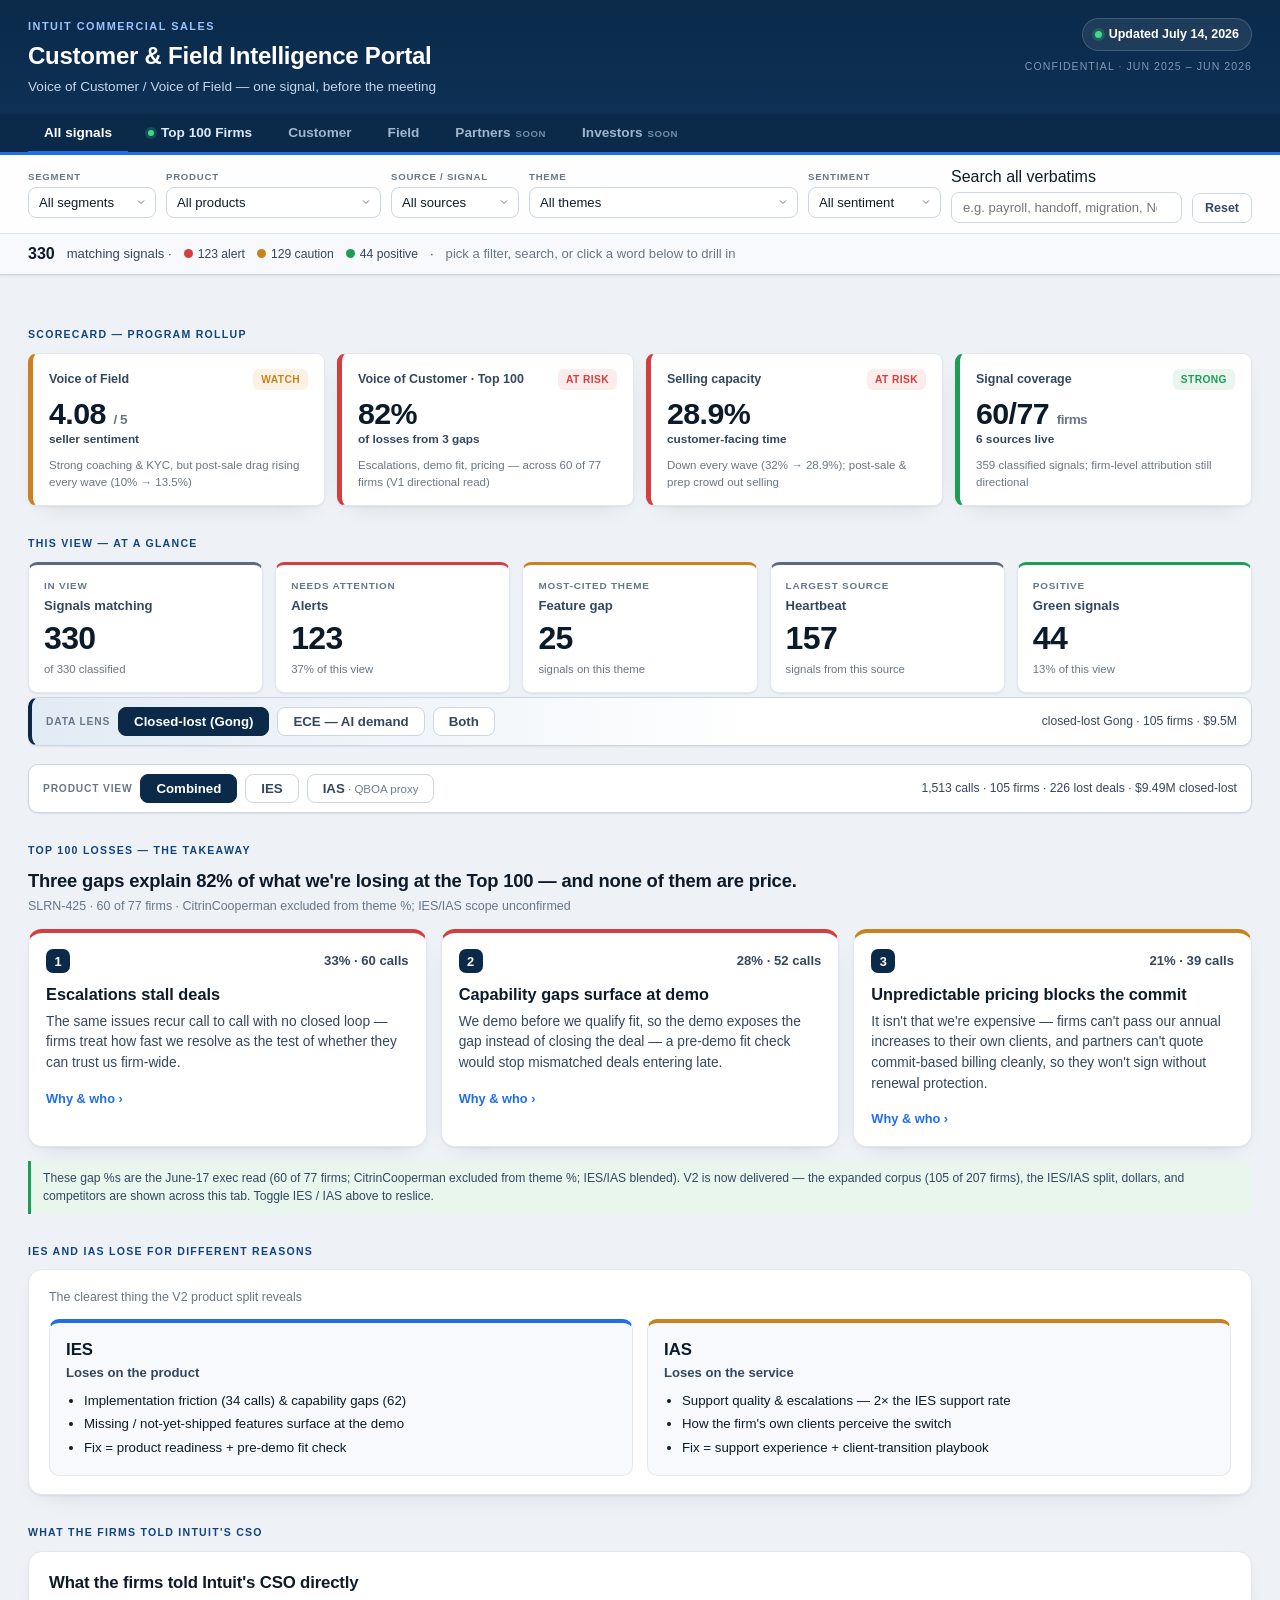
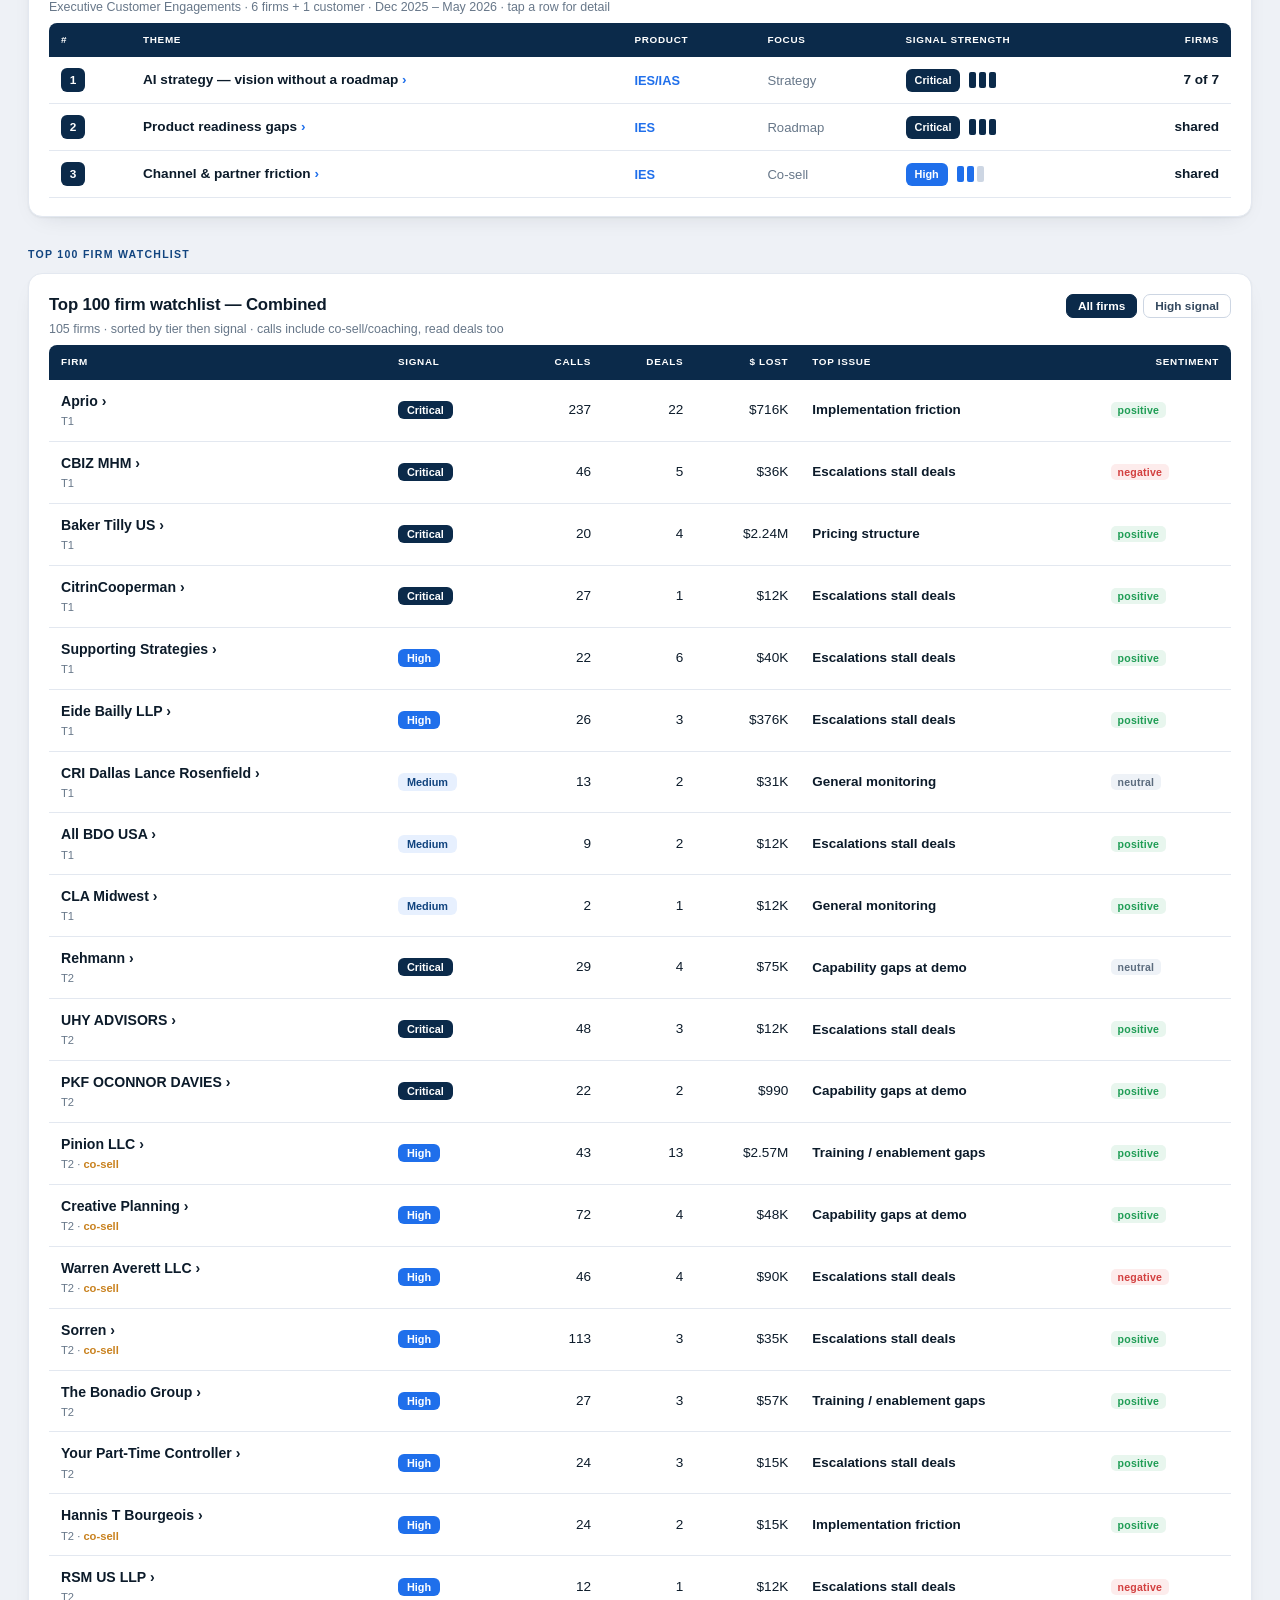
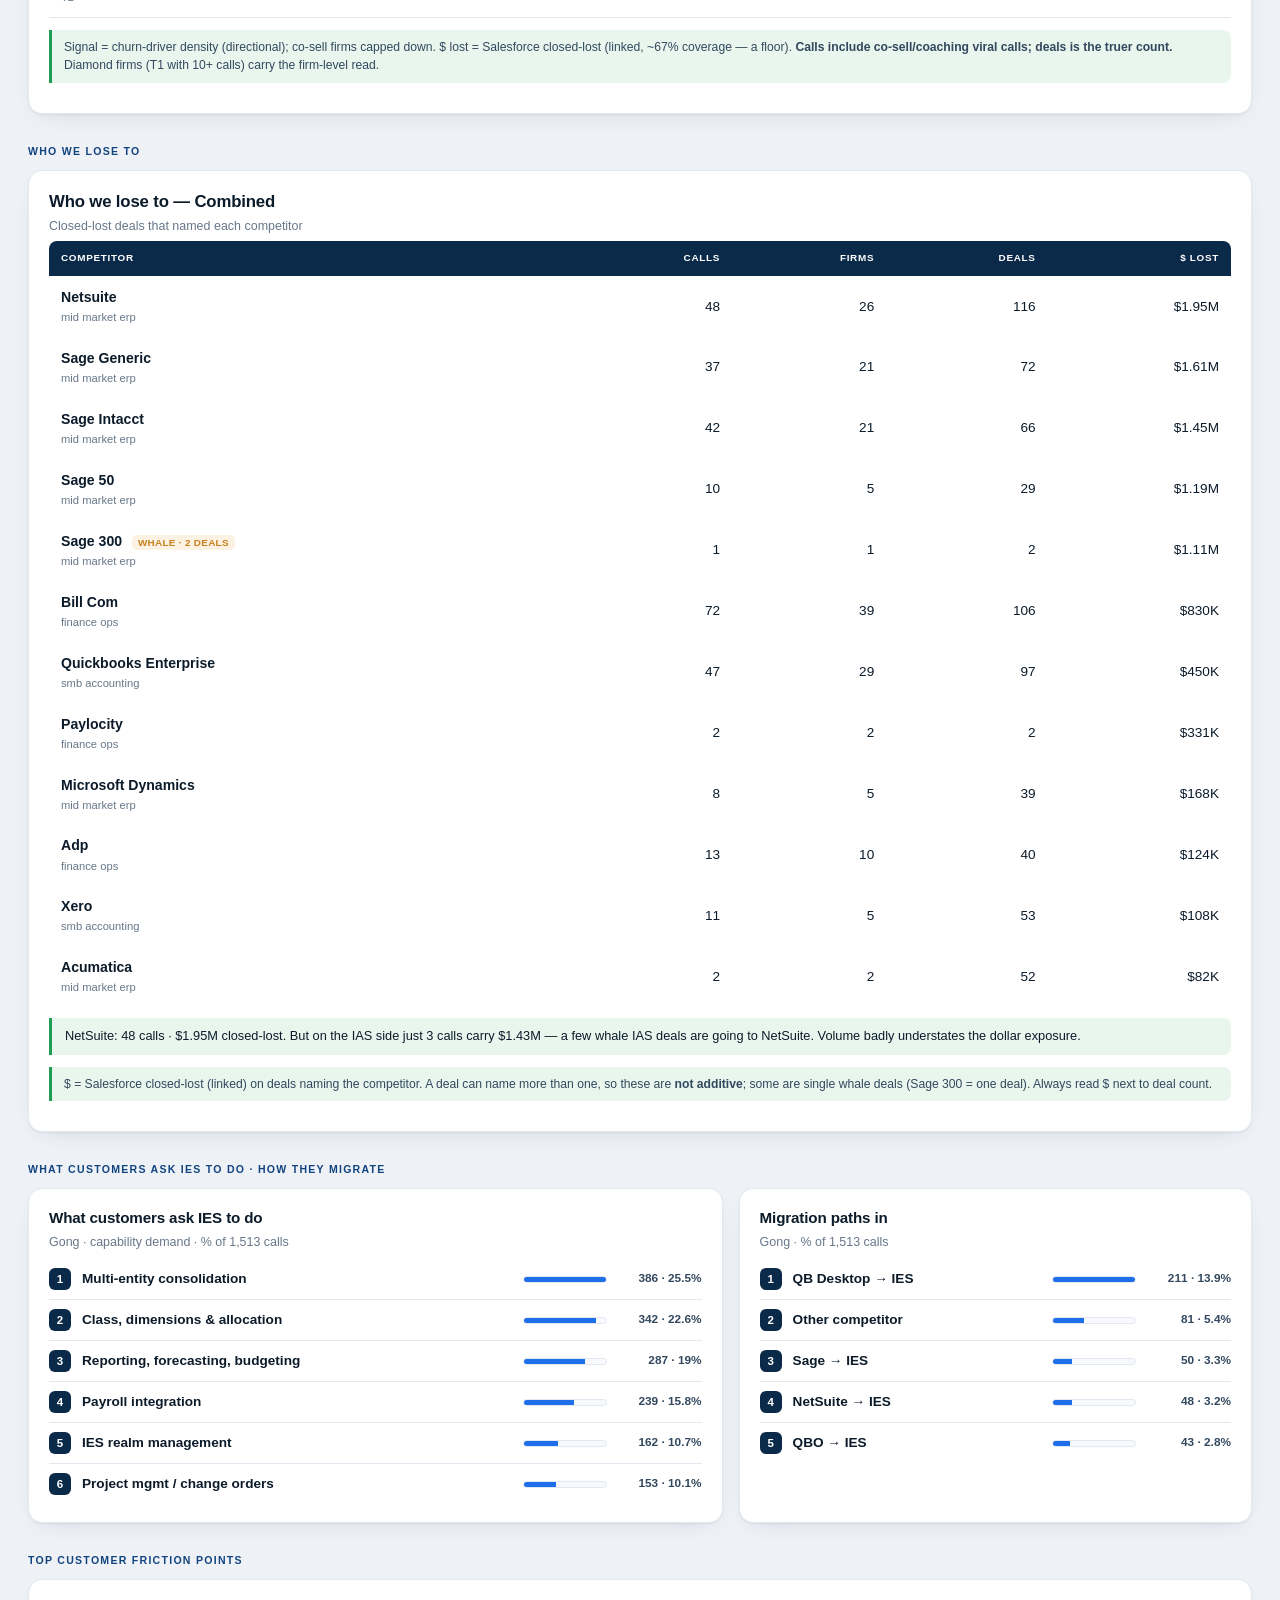
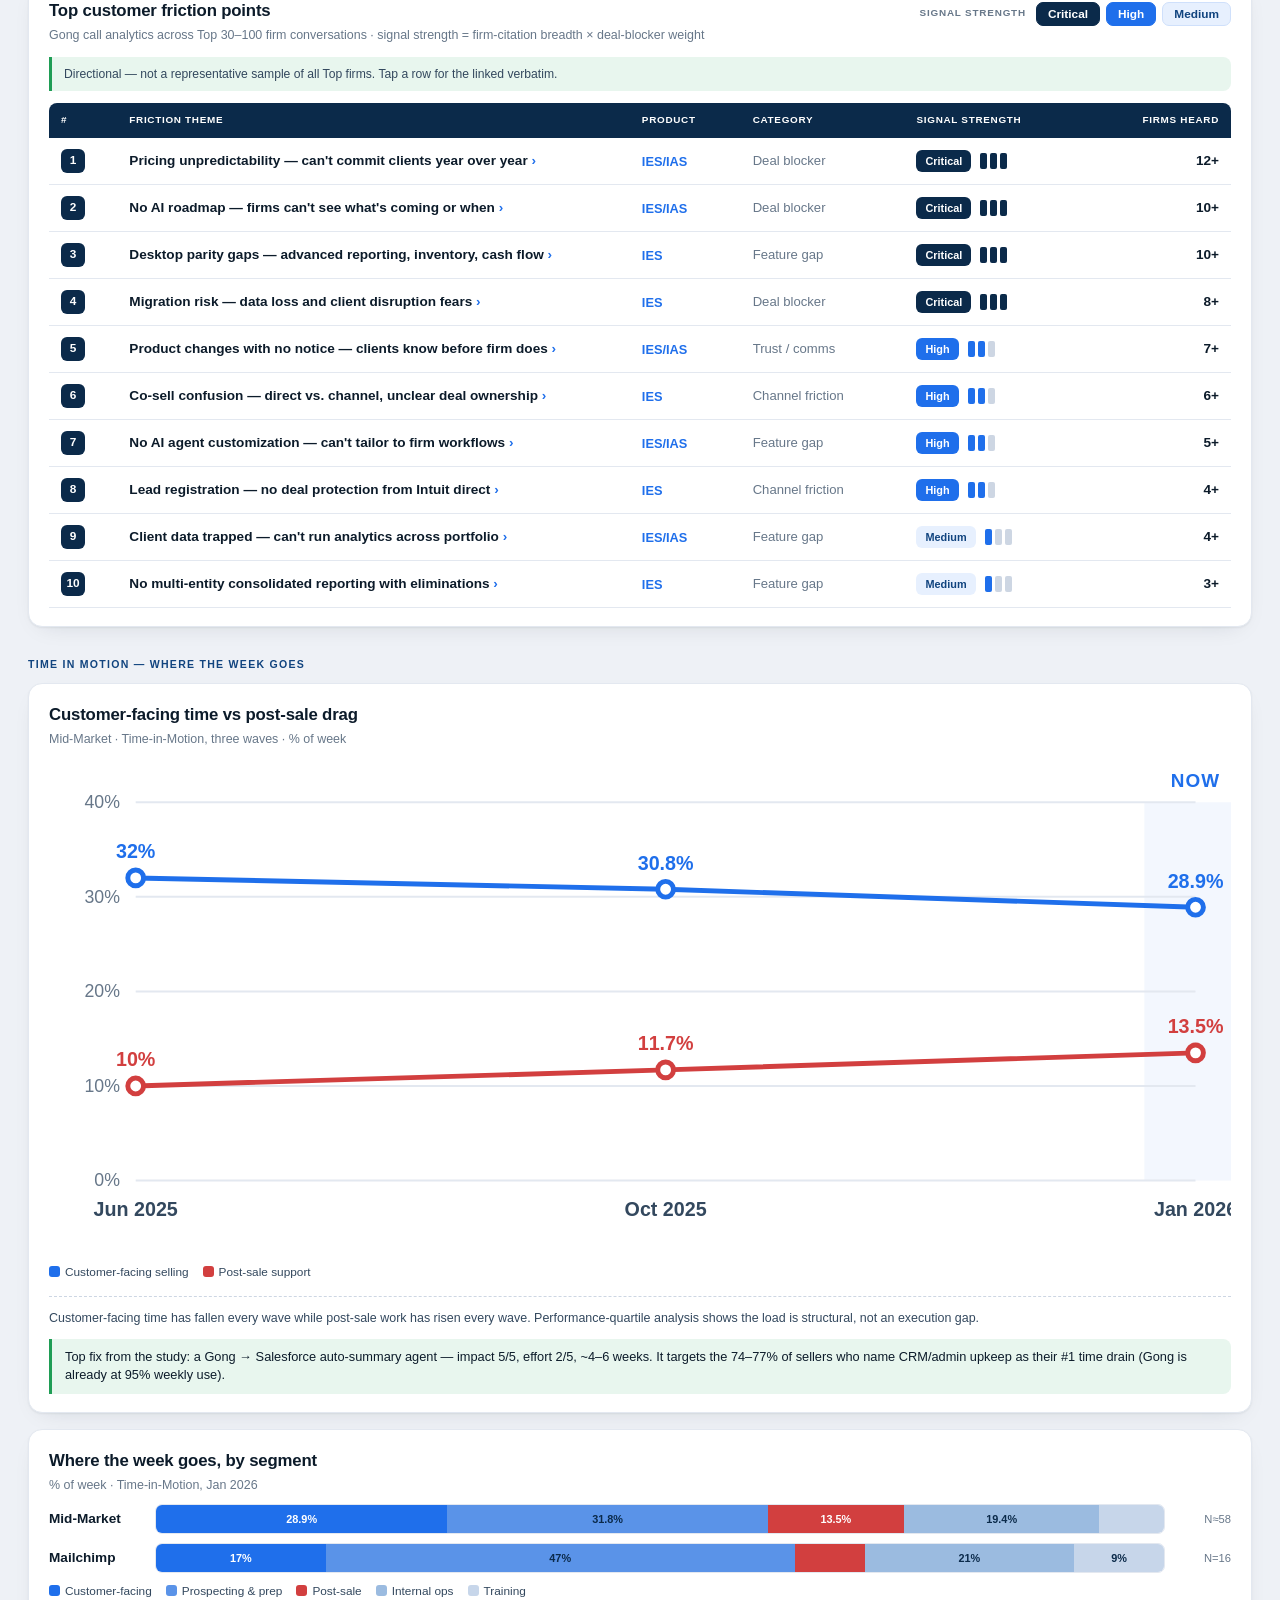
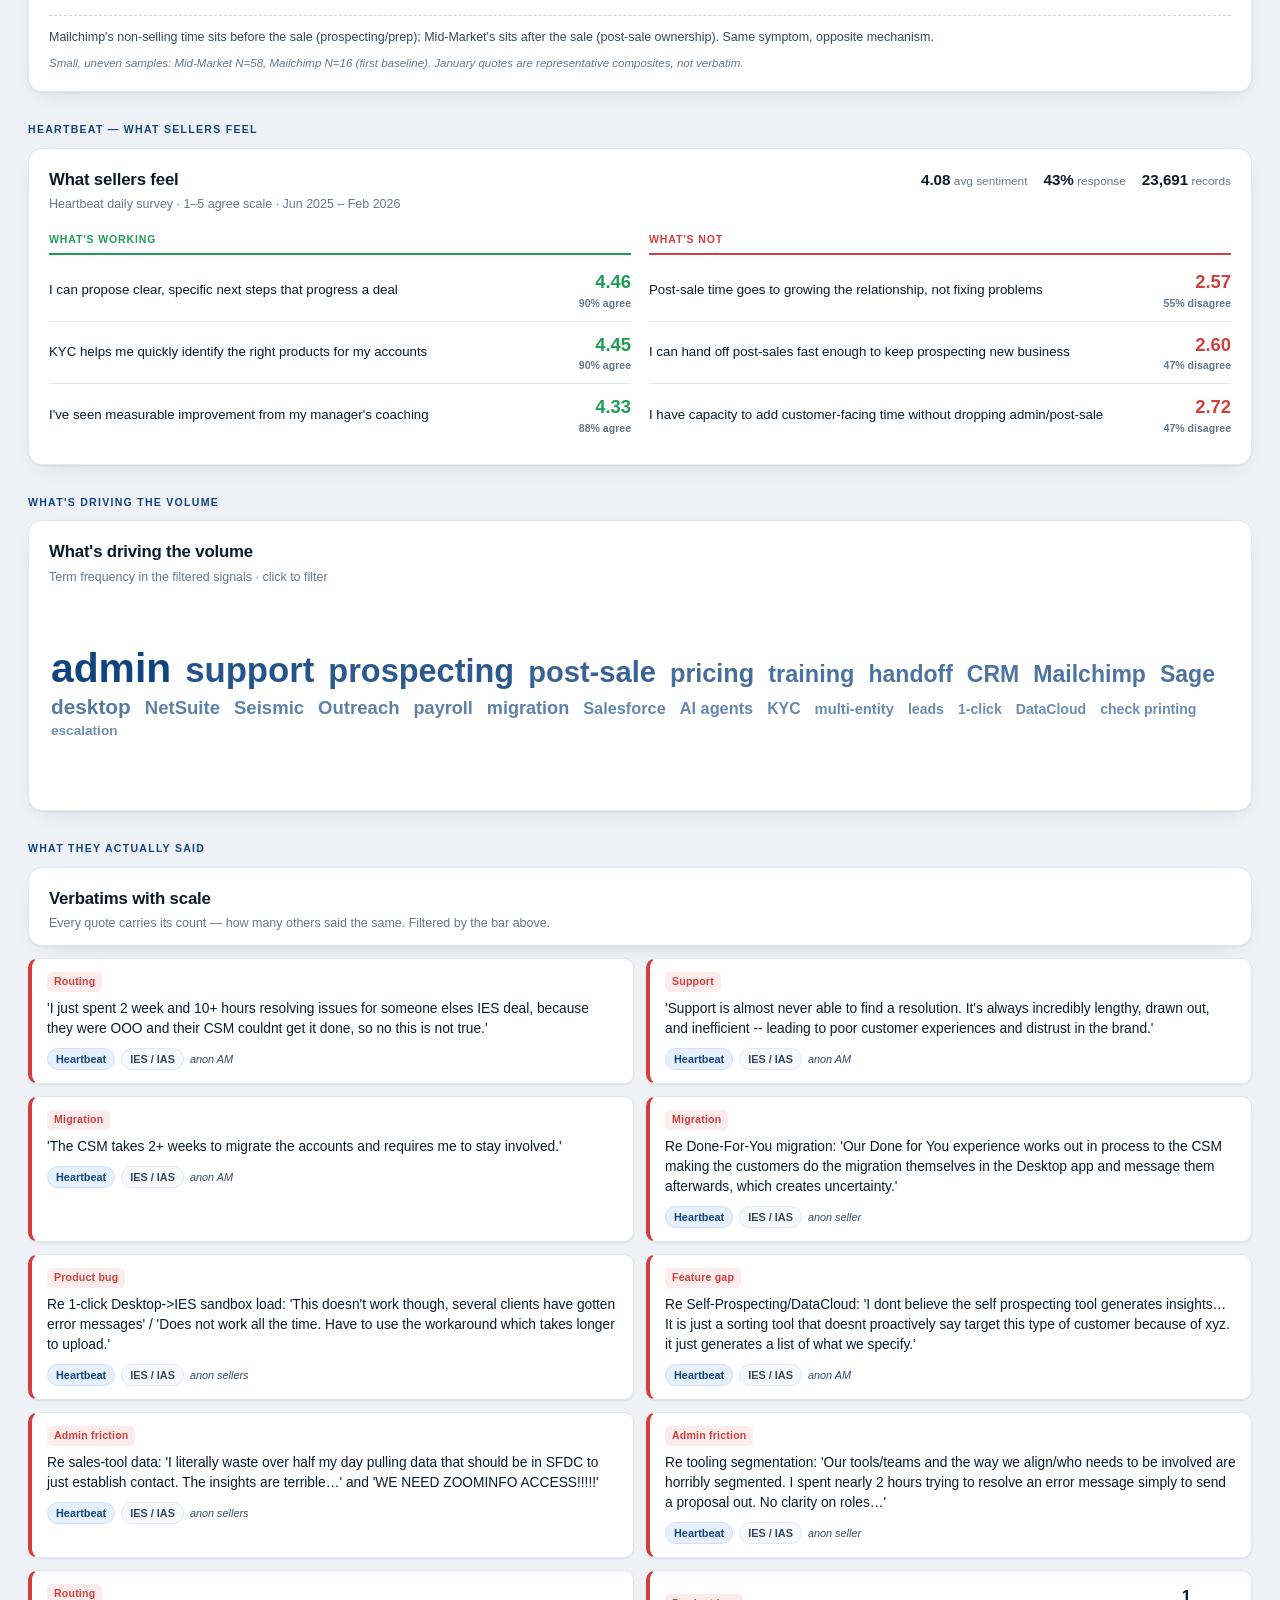
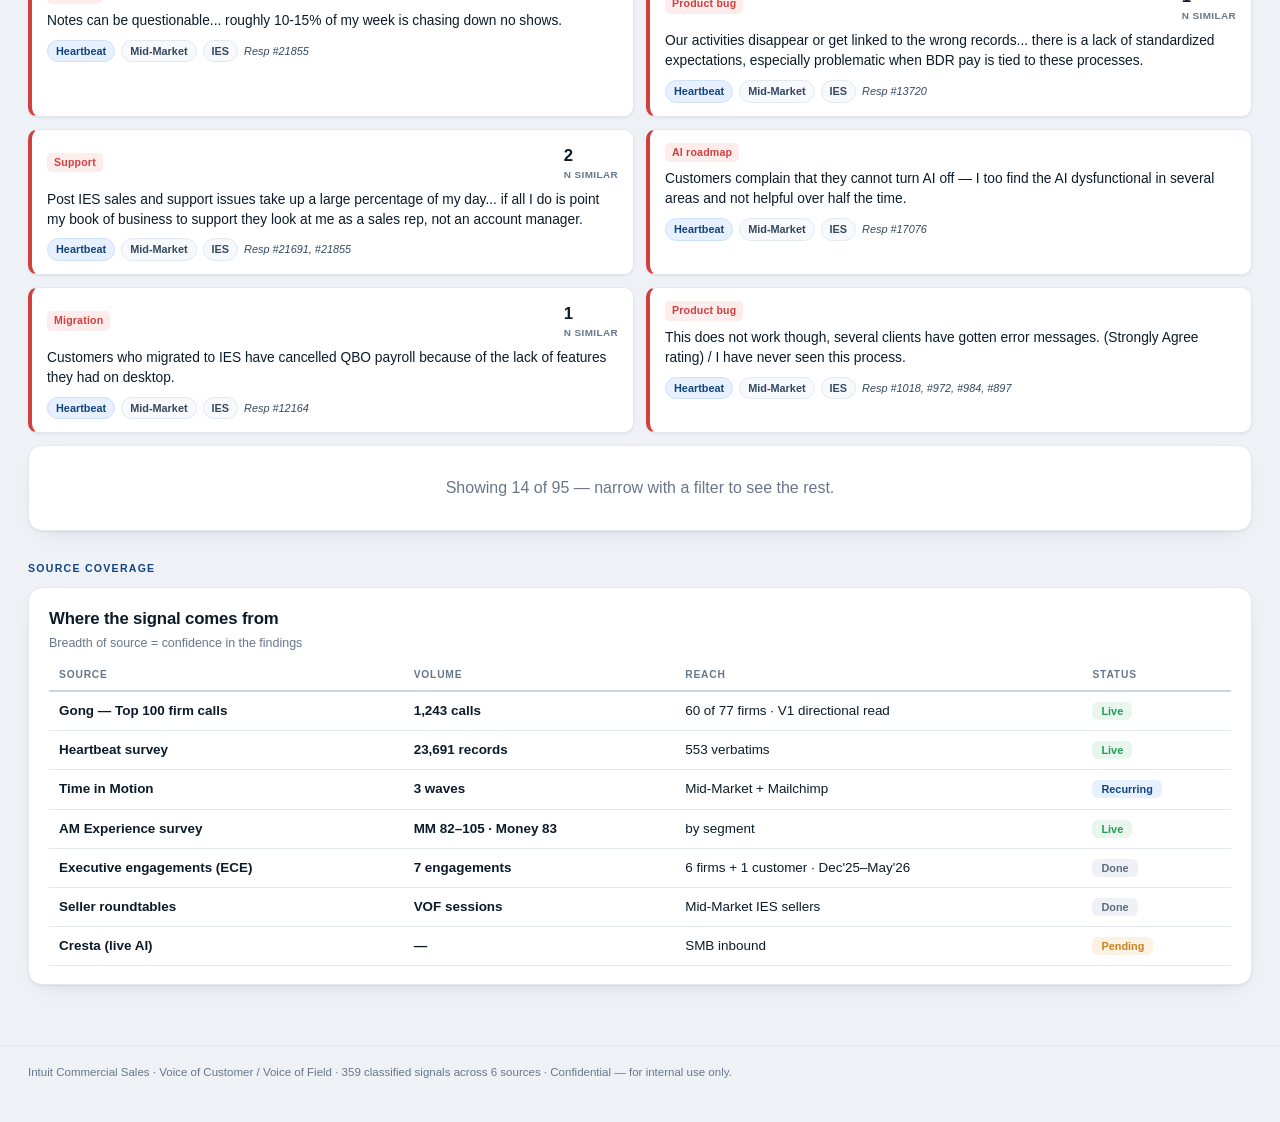
==== standalone.html @ 886eb17e "Add ECE Wave 2 (Agent Studio / AI demand) with a Data-lens toggle New 'Data lens' toggle on the Cust" ====
<!DOCTYPE html>
<html lang="en">
<head>
<meta charset="UTF-8">
<meta name="viewport" content="width=device-width, initial-scale=1.0">
<title>Customer &amp; Field Intelligence Portal — Intuit Commercial Sales</title>
<meta name="description" content="Voice of Customer and Voice of Field signal portal for Intuit Commercial Sales. Confidential.">
<style>
:root{
  --bg:#eef1f6; --surface:#ffffff; --surface-2:#f7f9fc;
  --ink:#0c1b2a; --ink-soft:#33485e; --muted:#677789;
  --line:#e3e8f0; --line-strong:#cdd6e3;
  --brand:#1f6feb; --brand-deep:#0b2a4a; --brand-ink:#11447f; --brand-tint:#e7f0fe;
  --red:#d23f3f; --red-bg:#fdecec; --amber:#c9821f; --amber-bg:#fbf2e3;
  --green:#1f9d55; --green-bg:#e8f6ee; --neutral:#5b6b7d; --neutral-bg:#eef2f7;
  --shadow:0 1px 2px rgba(12,27,42,.06),0 8px 24px -14px rgba(12,27,42,.18);
  --shadow-sm:0 1px 2px rgba(12,27,42,.08);
  --radius:14px; --radius-sm:9px; --maxw:1280px;
}
*{box-sizing:border-box;}
html{-webkit-text-size-adjust:100%;}
body{
  margin:0; background:var(--bg); color:var(--ink);
  font-family:-apple-system,BlinkMacSystemFont,"Segoe UI",Roboto,Helvetica,Arial,sans-serif;
  line-height:1.5; -webkit-font-smoothing:antialiased;
}
.num{font-variant-numeric:tabular-nums;}
a{color:var(--brand);}

/* ---------- Masthead ---------- */
.masthead{background:linear-gradient(180deg,#0b2a4a 0%,#0e3258 100%);color:#fff;border-bottom:3px solid var(--brand);}
.mast-inner{max-width:var(--maxw);margin:0 auto;padding:18px 28px 16px;display:flex;align-items:flex-start;justify-content:space-between;gap:24px;flex-wrap:wrap;}
.mast-l .eyebrow{font-size:.68rem;font-weight:700;letter-spacing:.14em;text-transform:uppercase;color:#9cc2ff;margin:0 0 4px;}
.mast-l h1{font-size:1.5rem;font-weight:800;margin:0;letter-spacing:-.01em;}
.mast-l .sub{font-size:.85rem;color:#c5d6ea;margin:3px 0 0;}
.mast-r{text-align:right;font-size:.78rem;color:#c5d6ea;}
.mast-r .updated{display:inline-flex;align-items:center;gap:7px;background:rgba(255,255,255,.08);border:1px solid rgba(255,255,255,.16);border-radius:999px;padding:6px 12px;font-weight:600;color:#fff;}
.mast-r .dot{width:7px;height:7px;border-radius:50%;background:#3ddc84;box-shadow:0 0 0 3px rgba(61,220,132,.2);}
.mast-r .conf{display:block;margin-top:8px;font-size:.66rem;letter-spacing:.1em;text-transform:uppercase;color:#7f97b3;}

/* ---------- Tabs ---------- */
.tabs{max-width:var(--maxw);margin:0 auto;padding:0 28px;display:flex;gap:4px;}
.tab{appearance:none;border:0;background:transparent;color:#9fb6cf;font-size:.85rem;font-weight:600;padding:11px 16px;cursor:pointer;border-bottom:2px solid transparent;margin-bottom:-1px;}
.tab[aria-selected="true"]{color:#fff;border-bottom-color:var(--brand);}
.tab .soon{font-size:.6rem;opacity:.7;margin-left:5px;text-transform:uppercase;letter-spacing:.06em;}
.tab.tab-feature{color:#dce9fb;}
.tab.tab-feature[aria-selected="true"]{color:#fff;}
.tab .hot{display:inline-block;width:6px;height:6px;border-radius:50%;background:#3ddc84;margin-right:7px;vertical-align:1px;box-shadow:0 0 0 3px rgba(61,220,132,.18);}
.tabwrap{background:var(--brand-deep);}

/* ---------- Filter bar ---------- */
.filterbar{position:sticky;top:0;z-index:40;background:rgba(255,255,255,.92);backdrop-filter:saturate(1.4) blur(8px);border-bottom:1px solid var(--line-strong);box-shadow:var(--shadow-sm);}
.filter-inner{max-width:var(--maxw);margin:0 auto;padding:10px 28px;display:flex;gap:10px;align-items:center;flex-wrap:wrap;}
.fl{display:flex;flex-direction:column;gap:3px;}
.fl label{font-size:.6rem;font-weight:700;letter-spacing:.08em;text-transform:uppercase;color:var(--muted);}
.fl select{appearance:none;border:1px solid var(--line-strong);background:var(--surface) url("data:image/svg+xml;utf8,<svg xmlns='http://www.w3.org/2000/svg' width='12' height='12' viewBox='0 0 24 24' fill='none' stroke='%23677789' stroke-width='2'><path d='M6 9l6 6 6-6'/></svg>") no-repeat right 8px center;padding:7px 26px 7px 10px;border-radius:8px;font-size:.82rem;color:var(--ink);font-weight:500;cursor:pointer;min-width:128px;}
.search{flex:1;min-width:180px;display:flex;flex-direction:column;gap:3px;}
.search input{border:1px solid var(--line-strong);border-radius:8px;padding:7px 11px;font-size:.82rem;width:100%;}
.btn-reset{align-self:flex-end;border:1px solid var(--line-strong);background:var(--surface);border-radius:8px;padding:7px 12px;font-size:.78rem;font-weight:600;color:var(--ink-soft);cursor:pointer;}
.btn-reset:hover{background:var(--surface-2);}
.result-count{display:none;}
.filtersummary{border-top:1px solid var(--line);background:var(--surface-2);}
.filtersummary:empty{display:none;}
.filtersummary .inner{max-width:var(--maxw);margin:0 auto;padding:8px 28px;display:flex;align-items:center;gap:14px;flex-wrap:wrap;}
.filtersummary .chips{display:flex;gap:6px;flex-wrap:wrap;}
.fchip{appearance:none;border:1px solid var(--brand);background:var(--brand-tint);color:var(--brand-ink);border-radius:999px;padding:3px 9px;font-size:.74rem;font-weight:600;cursor:pointer;display:inline-flex;align-items:center;gap:5px;}
.fchip span{font-weight:800;opacity:.7;}
.fchip:hover{background:#d7e6fd;}
.fchip.clear{border-color:var(--line-strong);background:var(--surface);color:var(--ink-soft);}
.sumcount{font-size:.82rem;color:var(--ink-soft);display:flex;align-items:center;gap:12px;flex-wrap:wrap;}
.sumcount b{font-size:1rem;color:var(--ink);}
.sumcount .sb{display:inline-flex;align-items:center;gap:5px;font-size:.76rem;}
.sumcount .hint{color:var(--muted);}
.dot-red,.dot-amber,.dot-green{display:inline-block;width:9px;height:9px;border-radius:50%;}
.dot-red{background:var(--red);}.dot-amber{background:var(--amber);}.dot-green{background:var(--green);}

/* ---------- Layout ---------- */
main{max-width:var(--maxw);margin:0 auto;padding:22px 28px 60px;}
.section-tag{font-size:.66rem;font-weight:700;letter-spacing:.12em;text-transform:uppercase;color:var(--brand-ink);margin:30px 0 10px;display:flex;align-items:center;gap:8px;}
.section-tag .pp{background:var(--brand);color:#fff;border-radius:5px;font-size:.6rem;padding:2px 5px;letter-spacing:.04em;}
.card{background:var(--surface);border:1px solid var(--line);border-radius:var(--radius);box-shadow:var(--shadow);padding:18px 20px;}
.grid-2{display:grid;grid-template-columns:1.15fr .85fr;gap:16px;}
.grid-3{display:grid;grid-template-columns:repeat(3,1fr);gap:16px;}
@media(max-width:900px){.grid-2,.grid-3{grid-template-columns:1fr;}}
h2.h{font-size:1.05rem;font-weight:700;margin:0;letter-spacing:-.01em;}
.h-sub{font-size:.78rem;color:var(--muted);margin:3px 0 0;}
.card-note{font-size:.78rem;color:var(--ink-soft);margin:14px 0 0;padding-top:12px;border-top:1px dashed var(--line-strong);line-height:1.5;}
.topfix{font-size:.8rem;color:var(--ink);background:var(--green-bg);border-left:3px solid var(--green);border-radius:0 8px 8px 0;padding:9px 13px;margin:11px 0 0;line-height:1.45;}
.caveat{font-size:.72rem;color:var(--muted);font-style:italic;margin:9px 0 0;}

/* ---------- Scorecard (program rollup) ---------- */
.scorecard{display:grid;grid-template-columns:repeat(4,1fr);gap:12px;}
@media(max-width:1080px){.scorecard{grid-template-columns:repeat(2,1fr);}}
.sctile{background:var(--surface);border:1px solid var(--line);border-left:5px solid var(--neutral);border-radius:var(--radius-sm);box-shadow:var(--shadow);padding:15px 16px;}
.sctile.red{border-left-color:var(--red);}.sctile.amber{border-left-color:var(--amber);}.sctile.green{border-left-color:var(--green);}
.sctop{display:flex;align-items:center;justify-content:space-between;gap:8px;margin-bottom:8px;}
.scdomain{font-size:.78rem;font-weight:700;color:var(--ink-soft);}
.scstatus{font-size:.64rem;font-weight:800;letter-spacing:.04em;text-transform:uppercase;border-radius:6px;padding:3px 8px;white-space:nowrap;}
.scstatus.red{background:var(--red-bg);color:var(--red);}.scstatus.amber{background:var(--amber-bg);color:var(--amber);}.scstatus.green{background:var(--green-bg);color:var(--green);}
.scmetric{font-size:1.9rem;font-weight:800;letter-spacing:-.02em;line-height:1;color:var(--ink);}
.scmetric small{font-size:.85rem;font-weight:600;color:var(--muted);}
.sclabel{font-size:.74rem;color:var(--ink-soft);font-weight:600;margin-top:3px;}
.scsub{font-size:.72rem;color:var(--muted);margin-top:8px;line-height:1.45;}

/* ---------- KPI strip ---------- */
.kpis{display:grid;grid-template-columns:repeat(5,1fr);gap:12px;}
@media(max-width:1080px){.kpis{grid-template-columns:repeat(2,1fr);}}
.kpi{background:var(--surface);border:1px solid var(--line);border-top:3px solid var(--brand);border-radius:var(--radius-sm);box-shadow:var(--shadow-sm);padding:14px 15px;}
.kpi.red{border-top-color:var(--red);} .kpi.amber{border-top-color:var(--amber);} .kpi.green{border-top-color:var(--green);} .kpi.neutral{border-top-color:var(--neutral);}
.kpi .seg{font-size:.62rem;font-weight:700;letter-spacing:.08em;text-transform:uppercase;color:var(--muted);}
.kpi .lab{font-size:.82rem;color:var(--ink-soft);margin:2px 0 6px;font-weight:600;}
.kpi .v{font-size:2rem;font-weight:800;letter-spacing:-.02em;line-height:1;}
.kpi .delta{display:inline-block;margin-top:7px;font-size:.72rem;font-weight:700;padding:2px 7px;border-radius:6px;}
.kpi .delta.bad{background:var(--red-bg);color:var(--red);}
.kpi .delta.good{background:var(--green-bg);color:var(--green);}
.kpi .delta.flat{background:var(--neutral-bg);color:var(--neutral);}
.kpi .sub{font-size:.71rem;color:var(--muted);margin-top:8px;line-height:1.4;}

/* ---------- Charts ---------- */
.chart-head{display:flex;justify-content:space-between;align-items:baseline;gap:10px;margin-bottom:6px;}
.legend{display:flex;gap:14px;flex-wrap:wrap;margin-top:10px;font-size:.74rem;color:var(--ink-soft);}
.legend i{display:inline-block;width:11px;height:11px;border-radius:3px;margin-right:5px;vertical-align:-1px;}
.swatch-brand{background:var(--brand);}.swatch-red{background:var(--red);}.swatch-amber{background:var(--amber);}.swatch-green{background:var(--green);}.swatch-neutral{background:var(--neutral);}
.now-flag{font-size:.6rem;font-weight:800;letter-spacing:.06em;color:var(--brand);}

/* stacked mix */
.mixrow{display:grid;grid-template-columns:96px 1fr 56px;align-items:center;gap:10px;margin:9px 0;}
.mixrow .seglab{font-weight:700;font-size:.85rem;}
.mixrow .n{font-size:.7rem;color:var(--muted);text-align:right;}
.mixbar{display:flex;height:30px;border-radius:7px;overflow:hidden;border:1px solid var(--line);}
.mixbar span{display:flex;align-items:center;justify-content:center;font-size:.68rem;font-weight:700;color:#fff;min-width:0;}

/* word cloud */
.cloud{display:flex;flex-wrap:wrap;gap:6px 14px;align-items:baseline;align-content:center;min-height:200px;padding:6px 2px;}
.cloud button{appearance:none;border:0;background:transparent;cursor:pointer;font-weight:700;line-height:1.05;padding:0;color:var(--brand-ink);}
.cloud button:hover{color:var(--brand);text-decoration:underline;}

/* trending */
.trank{display:flex;align-items:center;gap:11px;padding:9px 0;border-top:1px solid var(--line);}
.trank:first-of-type{border-top:0;}
.trank .rk{width:22px;height:22px;border-radius:6px;background:var(--brand-deep);color:#fff;font-size:.72rem;font-weight:800;display:flex;align-items:center;justify-content:center;flex-shrink:0;}
.trank .tt{flex:1;font-size:.85rem;font-weight:600;min-width:0;}
.trank .meter{width:84px;height:7px;border-radius:4px;background:var(--surface-2);overflow:hidden;border:1px solid var(--line);}
.trank .meter i{display:block;height:100%;}
.trank .vv{width:84px;text-align:right;font-size:.74rem;font-weight:700;color:var(--ink-soft);}
.fill-brand{background:var(--brand);}.fill-red{background:var(--red);}.fill-amber{background:var(--amber);}

/* ---------- Verbatim / signal cards ---------- */
.vmeta{display:flex;justify-content:space-between;align-items:center;flex-wrap:wrap;gap:8px;margin-bottom:6px;}
.vgrid{display:grid;grid-template-columns:repeat(2,1fr);gap:12px;}
@media(max-width:760px){.vgrid{grid-template-columns:1fr;}}
.vcard{background:var(--surface);border:1px solid var(--line);border-left:4px solid var(--neutral);border-radius:10px;padding:13px 15px;box-shadow:var(--shadow-sm);}
.vcard.red{border-left-color:var(--red);}.vcard.amber{border-left-color:var(--amber);}.vcard.green{border-left-color:var(--green);}.vcard.neutral{border-left-color:var(--neutral);}
.vcard .vtop{display:flex;justify-content:space-between;align-items:center;gap:8px;margin-bottom:7px;}
.tag{font-size:.66rem;font-weight:700;border-radius:5px;padding:2px 7px;letter-spacing:.02em;}
.tag.red{background:var(--red-bg);color:var(--red);}.tag.amber{background:var(--amber-bg);color:var(--amber);}.tag.green{background:var(--green-bg);color:var(--green);}.tag.neutral{background:var(--neutral-bg);color:var(--neutral);}
.vcard .vcount{font-size:1.05rem;font-weight:800;color:var(--ink);white-space:nowrap;}
.vcard .vcount small{font-size:.62rem;font-weight:600;color:var(--muted);display:block;text-align:right;letter-spacing:.04em;text-transform:uppercase;}
.vcard blockquote{margin:0;font-size:.86rem;color:var(--ink);line-height:1.45;}
.vcard .vfoot{margin-top:9px;display:flex;gap:6px;flex-wrap:wrap;align-items:center;font-size:.68rem;color:var(--muted);}
.chip{background:var(--surface-2);border:1px solid var(--line);border-radius:999px;padding:2px 8px;font-weight:600;color:var(--ink-soft);}
.chip.src{background:var(--brand-tint);border-color:#cfe0fb;color:var(--brand-ink);}
.who{font-style:italic;color:var(--ink-soft);}
.commentary{opacity:.62;}
.empty{text-align:center;padding:46px 20px;color:var(--muted);}
.empty h3{color:var(--ink-soft);margin:0 0 6px;}

/* heartbeat panel */
.hbstat{display:flex;gap:16px;flex-wrap:wrap;font-size:.74rem;color:var(--muted);}
.hbstat b{color:var(--ink);font-size:.95rem;font-variant-numeric:tabular-nums;}
.hbgrid{display:grid;grid-template-columns:1fr 1fr;gap:18px;margin-top:14px;}
@media(max-width:760px){.hbgrid{grid-template-columns:1fr;}}
.hbcap{font-size:.66rem;font-weight:800;letter-spacing:.08em;text-transform:uppercase;padding:5px 0;margin-bottom:4px;border-bottom:2px solid var(--line);}
.hbcap.good{color:var(--green);border-bottom-color:var(--green);}
.hbcap.bad{color:var(--red);border-bottom-color:var(--red);}
.hbrow{display:flex;align-items:center;gap:12px;padding:9px 0;border-bottom:1px solid var(--line);}
.hbrow:last-child{border-bottom:0;}
.hbq{flex:1;font-size:.83rem;color:var(--ink);line-height:1.35;}
.hbsc{text-align:right;white-space:nowrap;}
.hbsc b{font-size:1.15rem;font-variant-numeric:tabular-nums;}
.hbsc.good b{color:var(--green);}.hbsc.bad b{color:var(--red);}
.hbsc small{display:block;font-size:.66rem;color:var(--muted);font-weight:600;}

/* Top 100 product-cut toggle */
.cutbar{display:flex;align-items:center;gap:8px;flex-wrap:wrap;background:var(--surface);border:1px solid var(--line-strong);border-radius:10px;padding:9px 14px;margin:4px 0 18px;box-shadow:var(--shadow-sm);}
.cutlab{font-size:.64rem;font-weight:700;letter-spacing:.08em;text-transform:uppercase;color:var(--muted);}
.cuttog{appearance:none;border:1px solid var(--line-strong);background:var(--surface);border-radius:8px;padding:6px 15px;font-size:.83rem;font-weight:700;cursor:pointer;color:var(--ink-soft);}
.cuttog.on{background:var(--brand-deep);border-color:var(--brand-deep);color:#fff;}
.cuttog .cutsub{font-weight:500;opacity:.7;font-size:.72rem;}
.cutmeta{margin-left:auto;font-size:.76rem;color:var(--ink-soft);font-variant-numeric:tabular-nums;}
@media(max-width:760px){.cutmeta{margin-left:0;width:100%;}}
/* data lens (source: closed-lost vs ECE AI-demand) */
.datalens{border-left:4px solid var(--brand-deep);background:linear-gradient(90deg,rgba(0,119,197,.05),var(--surface) 60%);}
.lenstog{appearance:none;border:1px solid var(--line-strong);background:var(--surface);border-radius:8px;padding:6px 15px;font-size:.83rem;font-weight:700;cursor:pointer;color:var(--ink-soft);}
.lenstog.on{background:var(--brand-deep);border-color:var(--brand-deep);color:#fff;}
.ecehead{display:flex;align-items:center;gap:20px;}
.ecebig{font-size:2.6rem;font-weight:800;line-height:1;color:var(--brand-deep);letter-spacing:-.02em;flex:none;}
.ecebig span{font-size:.9rem;font-weight:700;color:var(--muted);margin-left:2px;}
.ecehead-t .h{margin:0;}
.newtag{display:inline-block;font-size:.6rem;font-weight:800;letter-spacing:.06em;background:#b8620a;color:#fff;border-radius:4px;padding:1px 5px;vertical-align:middle;margin-left:4px;}
@media(max-width:620px){.ecehead{flex-direction:column;align-items:flex-start;gap:10px;}}
/* IES vs IAS comparison */
.ivgrid{display:grid;grid-template-columns:1fr 1fr;gap:14px;}
@media(max-width:760px){.ivgrid{grid-template-columns:1fr;}}
.ivcol{border:1px solid var(--line);border-top:4px solid var(--neutral);border-radius:10px;padding:14px 16px;background:var(--surface-2);}
.ivcol.brand{border-top-color:var(--brand);}.ivcol.amber{border-top-color:var(--amber);}
.ivside{font-size:1.05rem;font-weight:800;color:var(--ink);}
.ivlabel{font-size:.82rem;font-weight:700;color:var(--ink-soft);margin:1px 0 8px;}
.ivcol ul{margin:0;padding-left:18px;}
.ivcol li{font-size:.83rem;color:var(--ink);line-height:1.45;margin:4px 0;}
/* watchlist v2 extras */
.cosellflag{color:var(--amber);font-weight:700;}
.whale{font-size:.62rem;font-weight:800;letter-spacing:.03em;text-transform:uppercase;background:var(--amber-bg);color:var(--amber);border-radius:5px;padding:2px 6px;margin-left:6px;white-space:nowrap;}
.ftable td.num,.ftable th.num{text-align:right;font-variant-numeric:tabular-nums;white-space:nowrap;}

/* Top 100 gaps — hero takeaway cards */
.gapshead{font-size:1.15rem;font-weight:800;color:var(--ink);margin:0;letter-spacing:-.01em;line-height:1.3;}
.gapssub{font-size:.78rem;color:var(--muted);margin:4px 0 14px;}
.gapgrid{display:grid;grid-template-columns:repeat(3,1fr);gap:14px;}
@media(max-width:900px){.gapgrid{grid-template-columns:1fr;}}
.gapcard{background:var(--surface);border:1px solid var(--line);border-top:4px solid var(--neutral);border-radius:var(--radius);box-shadow:var(--shadow);padding:16px 17px;}
.gapcard.critical{border-top-color:var(--red);}.gapcard.high{border-top-color:var(--amber);}.gapcard.medium{border-top-color:var(--brand);}
.gaptop{display:flex;justify-content:space-between;align-items:center;}
.gapnum{width:24px;height:24px;border-radius:7px;background:var(--brand-deep);color:#fff;font-weight:800;font-size:.8rem;display:flex;align-items:center;justify-content:center;}
.gapstat{font-size:.82rem;font-weight:800;color:var(--ink-soft);}
.gaptitle{font-size:1.02rem;font-weight:800;margin:11px 0 7px;line-height:1.25;color:var(--ink);}
.gapsowhat{font-size:.86rem;color:var(--ink-soft);line-height:1.5;margin:0 0 12px;}
.gapmore{appearance:none;border:0;background:transparent;color:var(--brand);font-weight:700;font-size:.8rem;cursor:pointer;padding:0;}
.gapmore:hover{text-decoration:underline;}
.gapdetail{display:none;margin-top:11px;padding-top:11px;border-top:1px dashed var(--line-strong);}
.gapdetail.show{display:block;}
.gapdetail blockquote{margin:8px 0 4px;font-size:.85rem;font-style:italic;color:var(--ink);}

/* friction table */
.sigtoggles{display:flex;align-items:center;gap:6px;flex-wrap:wrap;}
.sigtoglab{font-size:.62rem;font-weight:700;letter-spacing:.08em;text-transform:uppercase;color:var(--muted);margin-right:4px;}
.sigtoggle{appearance:none;border:1px solid var(--line-strong);background:var(--surface);border-radius:7px;padding:4px 11px;font-size:.74rem;font-weight:700;cursor:pointer;color:var(--ink-soft);opacity:.5;}
.sigtoggle.on{opacity:1;}
.sigtoggle.critical.on{background:var(--brand-deep);border-color:var(--brand-deep);color:#fff;}
.sigtoggle.high.on{background:var(--brand);border-color:var(--brand);color:#fff;}
.sigtoggle.medium.on{background:var(--brand-tint);border-color:#cfe0fb;color:var(--brand-ink);}
.fnote{font-size:.76rem;color:var(--ink-soft);background:var(--green-bg);border-left:3px solid var(--green);border-radius:0 8px 8px 0;padding:8px 12px;margin:12px 0;}
.tablewrap{overflow-x:auto;}
.ftable{width:100%;border-collapse:collapse;font-size:.85rem;}
.ftable thead th{background:var(--brand-deep);color:#fff;text-align:left;font-size:.62rem;text-transform:uppercase;letter-spacing:.07em;padding:10px 12px;font-weight:700;}
.ftable thead th:first-child{border-radius:8px 0 0 0;}.ftable thead th:last-child{border-radius:0 8px 0 0;text-align:right;}
.frow{border-bottom:1px solid var(--line);cursor:pointer;}
.frow:hover{background:var(--surface-2);}
.frow.open{background:var(--brand-tint);}
.ftable td{padding:11px 12px;vertical-align:middle;}
.frk{display:inline-flex;width:24px;height:24px;border-radius:6px;background:var(--brand-deep);color:#fff;font-size:.74rem;font-weight:800;align-items:center;justify-content:center;}
.ftheme{font-weight:600;color:var(--ink);max-width:360px;}
.ftheme .chev{color:var(--brand);font-weight:800;}
.fprod{color:var(--brand);font-weight:700;font-size:.8rem;}
.fcat{color:var(--muted);font-size:.82rem;}
.ffirms{font-weight:800;text-align:right;}
.sigwrap{display:inline-flex;align-items:center;gap:9px;}
.sigbadge{font-size:.68rem;font-weight:700;border-radius:6px;padding:3px 9px;}
.sigbadge.critical{background:var(--brand-deep);color:#fff;}
.sigbadge.high{background:var(--brand);color:#fff;}
.sigbadge.medium{background:var(--brand-tint);color:var(--brand-ink);}
.sigbadge.watch{background:var(--neutral-bg);color:var(--neutral);}
/* firm watchlist */
.fwtoggles{display:flex;gap:6px;}
.fwtog{appearance:none;border:1px solid var(--line-strong);background:var(--surface);border-radius:7px;padding:4px 11px;font-size:.74rem;font-weight:700;cursor:pointer;color:var(--ink-soft);}
.fwtog.on{background:var(--brand-deep);border-color:var(--brand-deep);color:#fff;}
.fwsent{display:flex;height:10px;border-radius:6px;overflow:hidden;border:1px solid var(--line);margin:12px 0 5px;}
.fwseg{display:block;height:100%;}
.fwsl{font-size:.72rem;color:var(--muted);}
.fwcov{font-size:.74rem;color:var(--ink-soft);background:var(--surface-2);border-radius:7px;padding:6px 11px;margin:10px 0;}
.fwfirm{font-weight:700;font-size:.88rem;color:var(--ink);}
.fwsub{font-size:.7rem;color:var(--muted);margin-top:1px;}
.fwissue{font-weight:600;color:var(--ink);font-size:.84rem;}
.fwbd{font-size:.84rem;color:var(--ink);margin:4px 0 12px;line-height:1.45;}
.fmeter{display:inline-flex;gap:3px;}
.fmeter i{width:7px;height:16px;border-radius:2px;background:var(--line-strong);}
.fmeter.critical i.on{background:var(--brand-deep);}
.fmeter.high i.on{background:var(--brand);}
.fmeter.medium i.on{background:var(--brand);}
.fdetail{display:none;}
.fdetail.show{display:table-row;}
.fdetail td{background:var(--surface-2);border-bottom:1px solid var(--line);}
.fdetail-in{padding:4px 4px 4px 34px;}
.fdetail-in .lab{font-size:.6rem;font-weight:700;letter-spacing:.08em;text-transform:uppercase;color:var(--muted);}
.fdetail-in blockquote{margin:5px 0;font-size:.88rem;color:var(--ink);font-style:italic;}
.fdetail-in .who{font-size:.76rem;color:var(--ink-soft);font-weight:600;}
.fbullets{margin:4px 0 12px;padding-left:18px;}
.fbullets li{font-size:.84rem;color:var(--ink);line-height:1.45;margin:4px 0;}
.kvline{font-size:.82rem;color:var(--ink);margin:9px 0 0;line-height:1.45;}
.kvline .lab{display:inline;margin-right:5px;}

/* coverage */
.covtable{width:100%;border-collapse:collapse;font-size:.84rem;}
.covtable th{text-align:left;font-size:.64rem;text-transform:uppercase;letter-spacing:.08em;color:var(--muted);padding:8px 10px;border-bottom:2px solid var(--line-strong);}
.covtable td{padding:9px 10px;border-bottom:1px solid var(--line);}
.covtable td.num{font-weight:700;}
.status{font-size:.68rem;font-weight:700;border-radius:6px;padding:3px 9px;}
.status.Live{background:var(--green-bg);color:var(--green);}
.status.Recurring{background:var(--brand-tint);color:var(--brand-ink);}
.status.Done{background:var(--neutral-bg);color:var(--neutral);}
.status.Pending{background:var(--amber-bg);color:var(--amber);}

/* soon / empty lanes */
.soon-wrap{text-align:center;padding:54px 24px;}
.soon-badge{display:inline-block;background:var(--amber-bg);color:var(--amber);font-size:.66rem;font-weight:800;letter-spacing:.1em;text-transform:uppercase;border-radius:999px;padding:5px 13px;margin-bottom:14px;}
.soon-wrap h2{margin:0 0 6px;font-size:1.2rem;}
.soon-wrap p{color:var(--muted);max-width:520px;margin:0 auto;font-size:.88rem;}

footer{max-width:var(--maxw);margin:0 auto;padding:18px 28px 40px;color:var(--muted);font-size:.72rem;border-top:1px solid var(--line);}
.hidden{display:none!important;}

</style>
</head>
<body>

<header class="masthead">
  <div class="mast-inner">
    <div class="mast-l">
      <p class="eyebrow">Intuit Commercial Sales</p>
      <h1>Customer &amp; Field Intelligence Portal</h1>
      <p class="sub">Voice of Customer / Voice of Field — one signal, before the meeting</p>
    </div>
    <div class="mast-r">
      <span class="updated"><span class="dot"></span><span id="updated">Updated —</span></span>
      <span class="conf" id="scope">Confidential</span>
    </div>
  </div>
  <div class="tabwrap">
    <nav class="tabs" id="tabs" role="tablist">
      <button class="tab" data-lane="all" role="tab" aria-selected="true">All signals</button>
      <button class="tab tab-feature" data-lane="top100" role="tab" aria-selected="false"><span class="hot"></span>Top 100 Firms</button>
      <button class="tab" data-lane="customer" role="tab" aria-selected="false">Customer</button>
      <button class="tab" data-lane="field" role="tab" aria-selected="false">Field</button>
      <button class="tab" data-lane="partners" role="tab" aria-selected="false">Partners<span class="soon">soon</span></button>
      <button class="tab" data-lane="investors" role="tab" aria-selected="false">Investors<span class="soon">soon</span></button>
    </nav>
  </div>
</header>

<div class="filterbar">
  <div class="filter-inner">
    <div class="fl"><label>Segment</label><select id="f-segment"></select></div>
    <div class="fl"><label>Product</label><select id="f-product"></select></div>
    <div class="fl"><label>Source / signal</label><select id="f-source"></select></div>
    <div class="fl"><label>Theme</label><select id="f-theme"></select></div>
    <div class="fl"><label>Sentiment</label><select id="f-sentiment"></select></div>
    <div class="search"><label>Search all verbatims</label><input id="f-search" type="search" placeholder="e.g. payroll, handoff, migration, NetSuite…"></div>
    <button class="btn-reset" id="reset">Reset</button>
    <span class="result-count" id="rc"></span>
  </div>
  <div class="filtersummary" id="filtersummary"></div>
</div>

<main>
  <!-- Data-bearing lanes -->
  <div id="lane-data">
    <div id="scorecardSec">
      <div class="section-tag">Scorecard — program rollup</div>
      <div class="scorecard" id="scorecard"></div>
    </div>

    <div class="section-tag">This view — at a glance</div>
    <div class="kpis" id="kpis"></div>

    <div class="customeronly">
      <div class="cutbar datalens">
        <span class="cutlab">Data lens</span>
        <button class="lenstog on" data-lens="loss">Closed-lost (Gong)</button>
        <button class="lenstog" data-lens="ece">ECE — AI demand</button>
        <button class="lenstog" data-lens="both">Both</button>
        <span class="cutmeta" id="lensmeta"></span>
      </div>

      <div class="lossonly">
        <div class="cutbar">
          <span class="cutlab">Product view</span>
          <button class="cuttog on" data-cut="Combined">Combined</button>
          <button class="cuttog" data-cut="IES">IES</button>
          <button class="cuttog" data-cut="IAS">IAS<span class="cutsub"> · QBOA proxy</span></button>
          <span class="cutmeta" id="cutmeta"></span>
        </div>

        <div class="section-tag">Top 100 losses — the takeaway</div>
        <div id="gapsSection"></div>

        <div id="iesVsIas"></div>

        <div class="section-tag">What the firms told Intuit's CSO</div>
        <div class="card" id="eceTable"></div>

        <div class="section-tag">Top 100 firm watchlist</div>
        <div class="card" id="firmWatch"></div>

        <div class="section-tag">Who we lose to</div>
        <div class="card" id="competitors"></div>

        <div class="section-tag">What customers ask IES to do &middot; how they migrate</div>
        <div class="grid-2" id="trendingTwo"></div>

        <div class="section-tag">Top customer friction points</div>
        <div class="card" id="friction"></div>
      </div>

      <div class="eceonly" id="ecePanel"></div>
    </div>

    <div class="fieldonly">
      <div class="srcsec" data-src="Time in Motion">
        <div class="section-tag">Time in Motion — where the week goes</div>
        <div class="card" id="timeseries"></div>
        <div class="card" id="mix" style="margin-top:16px;"></div>
      </div>
      <div class="srcsec" data-src="Heartbeat">
        <div class="section-tag">Heartbeat — what sellers feel</div>
        <div class="card" id="heartbeat"></div>
      </div>
    </div>

    <div class="section-tag">What's driving the volume</div>
    <div class="card" id="wordcloud"></div>

    <div class="section-tag">What they actually said</div>
    <div class="card" style="padding-bottom:6px;">
      <div class="vmeta">
        <div><h2 class="h">Verbatims with scale</h2><p class="h-sub">Every quote carries its count — how many others said the same. Filtered by the bar above.</p></div>
      </div>
    </div>
    <div class="vgrid" id="verbatims" style="margin-top:12px;"></div>

    <div class="section-tag">Source coverage</div>
    <div class="card" id="coverage"></div>
  </div>

  <!-- Empty lanes -->
  <div id="lane-empty" class="hidden">
    <div class="card soon-wrap">
      <span class="soon-badge">Awaiting feed</span>
      <h2 id="empty-title">Partner signals</h2>
      <p id="empty-body">This lane is part of the model but no source is connected yet. When partner or investor signals come online they will populate here automatically — same structure as Customer and Field. No placeholder numbers are shown.</p>
    </div>
  </div>
</main>

<footer>
  <span id="foot"></span>
</footer>

<script>
window.VOC_DATA = {"meta":{"title":"Customer & Field Intelligence Portal","subtitle":"Intuit Commercial Sales · Voice of Customer / Voice of Field","updated":"2026-07-14","scope":"Jun 2025 – Jun 2026","confidential":true,"n_signals":359,"n_sources":6,"n_docs":33},"filters":{"segment":["Mid-Market","Money","Mailchimp","Accountant","SMB"],"product":[{"k":"IES","data":true},{"k":"IAS / Accountant","data":true},{"k":"QuickBooks Desktop","data":true},{"k":"QB Payroll","data":true},{"k":"Mailchimp","data":true},{"k":"QBO Advanced","data":false},{"k":"QB Payments","data":false},{"k":"Bill Pay","data":false},{"k":"QB Capital","data":false},{"k":"QB Time","data":false}],"source":["Heartbeat","Time in Motion","Gong","ECE","Roundtable","derived/analysis"],"theme":["AI roadmap","AI strategy/roadmap","Admin friction","Admin/CRM time","Capability gap","Channel/partner friction","Churn driver","Collateral scarcity","Competitive (Sage/NetSuite/Acumatica)","Customer time","Discovery","Enablement","Feature gap","Handoff","Implementation friction","Internal mtgs","Manager support","Manual work","Migration","Onboarding","Pitch","Pricing/TCO","Product bug","Product readiness gap","Prospecting","Routing","Sample","Support","Tools","Tools friction","Training","Trust/comms"],"sentiment":["red","amber","green","neutral"]},"kpis":[{"label":"Customer-facing time","seg":"Mid-Market","value":"28.9%","delta":"-1.9 pts","dir":"down","bad":true,"sub":"3-wave decline · 32% Jun → 30.8% Oct → 28.9% Jan","sentiment":"red"},{"label":"Post-sale drag","seg":"Mid-Market","value":"13.5%","delta":"+1.8 pts","dir":"up","bad":true,"sub":"of the week · up from 10% in Jun 2025","sentiment":"red"},{"label":"CRM & admin tax","seg":"Field","value":"74–77%","delta":"","dir":"flat","bad":false,"sub":"name it the #1 way to reclaim selling time","sentiment":"amber"},{"label":"Heartbeat sentiment","seg":"Field","value":"4.08","delta":"","dir":"flat","bad":false,"sub":"avg daily, 1–5 scale · 43% response · n=23,691","sentiment":"neutral"},{"label":"Top-100 calls analyzed","seg":"Customer","value":"1,243","delta":"","dir":"flat","bad":false,"sub":"60 of 77 firms · Gong · rolling 12 mo","sentiment":"neutral"}],"timeseries":{"title":"Customer-facing time vs post-sale drag","sub":"Mid-Market · Time-in-Motion, three waves · % of week","labels":["Jun 2025","Oct 2025","Jan 2026"],"now":"Jan 2026","series":[{"name":"Customer-facing selling","color":"brand","values":[32,30.8,28.9]},{"name":"Post-sale support","color":"red","values":[10,11.7,13.5]}],"note":"Customer-facing time has fallen every wave while post-sale work has risen every wave. Performance-quartile analysis shows the load is structural, not an execution gap.","fix":"Top fix from the study: a Gong → Salesforce auto-summary agent — impact 5/5, effort 2/5, ~4–6 weeks. It targets the 74–77% of sellers who name CRM/admin upkeep as their #1 time drain (Gong is already at 95% weekly use)."},"mix":{"title":"Where the week goes, by segment","sub":"% of week · Time-in-Motion, Jan 2026","cats":["Customer-facing","Prospecting & prep","Post-sale","Internal ops","Training"],"rows":[{"seg":"Mid-Market","n":"N≈58","values":[28.9,31.8,13.5,19.4,6.4]},{"seg":"Mailchimp","n":"N=16","values":[17,47,7,21,9]}],"note":"Mailchimp's non-selling time sits before the sale (prospecting/prep); Mid-Market's sits after the sale (post-sale ownership). Same symptom, opposite mechanism.","caveat":"Small, uneven samples: Mid-Market N=58, Mailchimp N=16 (first baseline). January quotes are representative composites, not verbatim."},"trending":[{"title":"Churn drivers — Top 100 firms","sub":"Gong · SLRN-425 exec summary · % of 212 churn-signal calls (of 1,243 · 60 of 77 firms)","unit":"calls","rows":[{"t":"Escalations stall deals","v":60,"p":"33%","s":"red"},{"t":"Capability gaps surface at demo","v":52,"p":"28%","s":"red"},{"t":"Pricing — structure, not just price","v":39,"p":"21%","s":"amber"}]},{"title":"What customers ask IES to do","sub":"Gong · SLRN-425 capability tags · % of 1,243 calls","unit":"calls","rows":[{"t":"Multi-entity consolidation","v":299,"p":"24.1%","s":"brand"},{"t":"Class, dimensions & allocation","v":288,"p":"23.2%","s":"brand"},{"t":"Reporting, forecasting, budgeting","v":244,"p":"19.6%","s":"brand"},{"t":"Payroll integration","v":216,"p":"17.4%","s":"brand"},{"t":"IES realm management","v":134,"p":"10.8%","s":"brand"}]},{"title":"Migration paths into IES","sub":"Gong · SLRN-425 · % of 1,243 calls","unit":"calls","rows":[{"t":"QuickBooks Desktop → IES","v":167,"p":"13.4%","s":"brand"},{"t":"Sage Intacct → IES","v":43,"p":"3.5%","s":"amber"},{"t":"NetSuite → IES","v":42,"p":"3.4%","s":"amber"},{"t":"QBO → IES","v":38,"p":"3.1%","s":"brand"}]}],"wordcloud":[["payroll",30],["multi-entity",28],["migration",26],["post-sale",25],["handoff",24],["CRM",22],["Salesforce",20],["prospecting",20],["admin",19],["escalation",18],["support",17],["pricing",17],["desktop",16],["AI agents",15],["leads",14],["1-click",13],["DataCloud",12],["Mailchimp",12],["training",13],["NetSuite",11],["Seismic",10],["check printing",9],["Outreach",9],["Sage",9],["KYC",8]],"coverage":[{"src":"Gong — Top 100 firm calls","vol":"1,243 calls","reach":"60 of 77 firms · V1 directional read","status":"Live"},{"src":"Heartbeat survey","vol":"23,691 records","reach":"553 verbatims","status":"Live"},{"src":"Time in Motion","vol":"3 waves","reach":"Mid-Market + Mailchimp","status":"Recurring"},{"src":"AM Experience survey","vol":"MM 82–105 · Money 83","reach":"by segment","status":"Live"},{"src":"Executive engagements (ECE)","vol":"7 engagements","reach":"6 firms + 1 customer · Dec'25–May'26","status":"Done"},{"src":"Seller roundtables","vol":"VOF sessions","reach":"Mid-Market IES sellers","status":"Done"},{"src":"Cresta (live AI)","vol":"—","reach":"SMB inbound","status":"Pending"}],"signals":[{"id":0,"type":"ranking","text":"Q01 post-sale handoff: 'When I close a deal, the handoff to the post-sale team is clear enough that I don't get pulled back in.' Strongest cross-signal finding across 4 sources; low score = post-sale reabsorption eroding selling capacity at scale.","theme":"Routing","sentiment":"red","count":"10–15% of one AM's week chasing no-shows","who":"Resp #21855 / #18383","src":"Heartbeat","seg":"cross","prod":"unknown","period":"Jun 2025–Feb 2026 (underlying data); doc dated Jun 2026","commentary":false},{"id":1,"type":"stat","text":"TIM post-sale ownership growing 10% -> 13.5% across three waves; customer prep doubled 3.7% -> 7.0%.","theme":"Admin friction","sentiment":"amber","count":"10%→13.5%; 3.7%→7.0%","who":"TIM study","src":"Heartbeat","seg":"cross","prod":"unknown","period":"Jun 2025–Feb 2026 (underlying data); doc dated Jun 2026","commentary":false},{"id":2,"type":"stat","text":"74–77% of sellers name CRM/admin upkeep as their #1 streamlining opportunity across three TIM waves; basis for Q03 'post-call SFDC update <10 min' and the Gong->SFDC auto-summary agent business case.","theme":"Admin friction","sentiment":"red","count":"74–77%","who":"TIM / Resp #17568, #16593","src":"Heartbeat","seg":"cross","prod":"unknown","period":"Jun 2025–Feb 2026 (underlying data); doc dated Jun 2026","commentary":false},{"id":3,"type":"ranking","text":"Q04 prospecting data quality is the most recurring tool-related friction: DataCloud/Self-Prospecting is a sorting tool with no proactive targeting logic; lead data riddled with wrong contacts, duplicates, ex-employees since Q1 FY24.","theme":"Feature gap","sentiment":"red","count":"","who":"Resp #21431, #13352, #5530, #12993","src":"Heartbeat","seg":"cross","prod":"unknown","period":"Jun 2025–Feb 2026 (underlying data); doc dated Jun 2026","commentary":false},{"id":4,"type":"ranking","text":"Q05 'OneGuide' gap — a single source of truth for IES product capability was the #1 structural ask from the May 29 Roundtable; no authoritative answer to 'can IES do X?'; Seismic returns cluttered/outdated results.","theme":"Support","sentiment":"red","count":"","who":"Resp #18612, #16394, #3106, #2967","src":"Heartbeat","seg":"cross","prod":"unknown","period":"Jun 2025–Feb 2026 (underlying data); doc dated Jun 2026","commentary":false},{"id":5,"type":"ranking","text":"Q06 BDR–AM handoff is a named revenue leak in 3 sources; BDR-AM campaign misalignment: 'Lots of different plays going on that feel surface level.'","theme":"Routing","sentiment":"red","count":"","who":"Resp #21855, #6882, #18383","src":"Heartbeat","seg":"cross","prod":"unknown","period":"Jun 2025–Feb 2026 (underlying data); doc dated Jun 2026","commentary":false},{"id":6,"type":"stat","text":"Q07 AI tools: Heartbeat shows Gong at 95% weekly use and high favorability, but uneven adoption (some never used the Cresta checklist); Cresta is in a June 2026 renewal decision. Only question collecting free text on ALL responses.","theme":"AI roadmap","sentiment":"amber","count":"Gong 95% weekly use","who":"Resp #15048, #683, #8786","src":"Heartbeat","seg":"cross","prod":"unknown","period":"Jun 2025–Feb 2026 (underlying data); doc dated Jun 2026","commentary":false},{"id":7,"type":"ranking","text":"Q08 Desktop-to-IES migration is the highest-signal growth motion AND the most under-enabled; better Desktop training 'would have led to the team hitting the ground faster with IES'; T30/T100 Gong cite migration risk as a named deal blocker and failed 1-click data loads.","theme":"Migration","sentiment":"red","count":"","who":"Resp #9906, #9857, #1018","src":"Heartbeat","seg":"cross","prod":"unknown","period":"Jun 2025–Feb 2026 (underlying data); doc dated Jun 2026","commentary":false},{"id":8,"type":"ranking","text":"Q09 Marketing-Sales alignment failure is a cross-signal theme with direct CX consequences; lead quality issues since Q1 FY24 (wrong contacts, duplicates, multiple calls to same business); described as the most structurally broken team boundary in the org.","theme":"Routing","sentiment":"red","count":"calling 3,500 accounts without a mass-email tool","who":"Resp #21431, #18612, #19366, #18580","src":"Heartbeat","seg":"cross","prod":"unknown","period":"Jun 2025–Feb 2026 (underlying data); doc dated Jun 2026","commentary":false},{"id":9,"type":"stat","text":"Q10 VOC meta-question measures whether the program itself is working; seller asked directly 'What concrete actions will be taken with the information gathered from this survey?'; Town Hall response rate ~3%. Track monthly as program-health metric.","theme":"Trust/comms","sentiment":"amber","count":"Town Hall ~3% response rate","who":"Resp #17195, #7476, #14402, #22531","src":"Heartbeat","seg":"cross","prod":"unknown","period":"Jun 2025–Feb 2026 (underlying data); doc dated Jun 2026","commentary":false},{"id":10,"type":"stat","text":"Underlying Heartbeat dataset cited as n=23,691 responses across ~150 questions with 553 free-text verbatims (Jun 2025–Feb 2026); BDR/AM behavioral patterns, tool confidence ratings, coaching quality.","theme":"Trust/comms","sentiment":"neutral","count":"n=23,691; 150 questions; 553 verbatims","who":"Heartbeat Survey","src":"Heartbeat","seg":"cross","prod":"unknown","period":"Jun 2025–Feb 2026 (underlying data); doc dated Jun 2026","commentary":false},{"id":11,"type":"stat","text":"Overall Heartbeat response rate across all categories.","theme":"Trust/comms","sentiment":"amber","count":"43.0% (6,278 of 14,613)","who":"Heartbeat","src":"Heartbeat","seg":"cross","prod":"unknown","period":"Dec 2025–Apr 2026","commentary":false},{"id":12,"type":"stat","text":"Tools & Technology category — highest volume by far.","theme":"Product bug","sentiment":"amber","count":"Responded 2,381 / Did Not Respond 3,239 / total 5,620 = 42.4% response rate","who":"Heartbeat","src":"Heartbeat","seg":"cross","prod":"unknown","period":"Dec 2025–Apr 2026","commentary":false},{"id":13,"type":"stat","text":"Enablement category.","theme":"Support","sentiment":"amber","count":"Responded 1,082 / 1,502 / total 2,584 = 41.9%","who":"Heartbeat","src":"Heartbeat","seg":"cross","prod":"unknown","period":"Dec 2025–Apr 2026","commentary":false},{"id":14,"type":"stat","text":"Culture category — highest response rate.","theme":"Trust/comms","sentiment":"green","count":"Responded 1,068 / 1,224 / total 2,292 = 46.6%","who":"Heartbeat","src":"Heartbeat","seg":"cross","prod":"unknown","period":"Dec 2025–Apr 2026","commentary":false},{"id":15,"type":"stat","text":"Sales Process category — lowest response rate.","theme":"Admin friction","sentiment":"amber","count":"Responded 700 / 1,002 / total 1,702 = 41.1%","who":"Heartbeat","src":"Heartbeat","seg":"cross","prod":"unknown","period":"Dec 2025–Apr 2026","commentary":false},{"id":16,"type":"stat","text":"Seller Time category.","theme":"Admin friction","sentiment":"amber","count":"Responded 366 / 507 / total 873 = 41.9%","who":"Heartbeat","src":"Heartbeat","seg":"cross","prod":"unknown","period":"Dec 2025–Apr 2026","commentary":false},{"id":17,"type":"stat","text":"Marketing category.","theme":"Routing","sentiment":"amber","count":"Responded 303 / 385 / total 688 = 44.0%","who":"Heartbeat","src":"Heartbeat","seg":"cross","prod":"unknown","period":"Dec 2025–Apr 2026","commentary":false},{"id":18,"type":"stat","text":"Communication category.","theme":"Trust/comms","sentiment":"green","count":"Responded 243 / 291 / total 534 = 45.5%","who":"Heartbeat","src":"Heartbeat","seg":"cross","prod":"unknown","period":"Dec 2025–Apr 2026","commentary":false},{"id":19,"type":"stat","text":"Uncategorized/blank category bucket.","theme":"Support","sentiment":"neutral","count":"Responded 135 / 185 / total 320 = 42.2%","who":"Heartbeat","src":"Heartbeat","seg":"cross","prod":"unknown","period":"Dec 2025–Apr 2026","commentary":false},{"id":20,"type":"stat","text":"Daily average Response Value (AVG), Likert 1-5 scale, across 142 days.","theme":"Trust/comms","sentiment":"green","count":"mean 4.08, median 4.10, n=142 days","who":"Heartbeat","src":"Heartbeat","seg":"cross","prod":"unknown","period":"Dec 4 2025–Apr 25 2026","commentary":false},{"id":21,"type":"stat","text":"Lowest daily average score in the series.","theme":"Admin friction","sentiment":"amber","count":"3.021","who":"Heartbeat","src":"Heartbeat","seg":"cross","prod":"unknown","period":"Dec 4 2025–Apr 25 2026","commentary":false},{"id":22,"type":"stat","text":"Highest daily average score in the series.","theme":"Trust/comms","sentiment":"green","count":"5.0","who":"Heartbeat","src":"Heartbeat","seg":"cross","prod":"unknown","period":"Dec 4 2025–Apr 25 2026","commentary":false},{"id":23,"type":"theme","text":"Scores soften in March–April (recurring 3.0–3.7 days, e.g. 3/12=3.02, 3/18=3.02, 3/20=3.10, 4/3=3.23, 4/6=3.33) versus a stronger Dec–Jan band (many 4.5–4.9 days).","theme":"Trust/comms","sentiment":"amber","count":"Q4-cal dip vs Dec/Jan high","who":"Heartbeat","src":"Heartbeat","seg":"cross","prod":"unknown","period":"Dec 4 2025–Apr 25 2026","commentary":false},{"id":24,"type":"stat","text":"Data gap: no row for 3/24/26 (series jumps 3/23 to 3/25).","theme":"Product bug","sentiment":"neutral","count":"1 missing day","who":"Heartbeat","src":"Heartbeat","seg":"cross","prod":"unknown","period":"Dec 4 2025–Apr 25 2026","commentary":false},{"id":25,"type":"stat","text":"Lowest-scoring question: 'The time I spend on customers after the sale is focused on growing the relationship rather than fixing implementation problems.' SA5/A8/Neu9/D15/SD12.","theme":"Admin friction","sentiment":"red","count":"score 2.57; 55% disagree, 27% agree; n=49","who":"Heartbeat","src":"Heartbeat","seg":"cross","prod":"both","period":"Dec 2025–Apr 2026","commentary":false},{"id":26,"type":"stat","text":"'I am able to transition post-sales responsibilities to support teams quickly enough that it does not interfere with my ability to prospect or pursue new business.' SA4/A6/Neu18/D15/SD10.","theme":"Routing","sentiment":"red","count":"score 2.60; 47% disagree, 19% agree; n=53","who":"Heartbeat","src":"Heartbeat","seg":"cross","prod":"both","period":"Dec 2025–Apr 2026","commentary":false},{"id":27,"type":"stat","text":"'I have the capacity to increase my current level of customer-facing time without needing to remove any of my existing administrative or post-sales tasks.' SA5/A8/Neu15/D17/SD8.","theme":"Admin friction","sentiment":"red","count":"score 2.72; 47% disagree, 25% agree; n=53","who":"Heartbeat","src":"Heartbeat","seg":"cross","prod":"both","period":"Dec 2025–Apr 2026","commentary":false},{"id":28,"type":"stat","text":"'The transition from closing to onboarding was managed by our internal systems and support teams efficiently enough that it required minimal manual intervention.' SA6/A5/Neu18/D17/SD5.","theme":"Routing","sentiment":"red","count":"score 2.80; 43% disagree; n=51","who":"Heartbeat","src":"Heartbeat","seg":"cross","prod":"both","period":"Dec 2025–Apr 2026","commentary":false},{"id":29,"type":"stat","text":"'I feel confident in my ability to guide a customer through the 1-click process of loading their QuickBooks Desktop data into the IES sandbox.' SA7/A9/Neu12/D16/SD5.","theme":"Migration","sentiment":"red","count":"score 2.94; 43% disagree; n=49","who":"Heartbeat","src":"Heartbeat","seg":"cross","prod":"both","period":"Dec 2025–Apr 2026","commentary":false},{"id":30,"type":"stat","text":"'I use Salesforce as my primary tool for emailing and sharing collateral with customers.' SA6/A6/Neu16/D17/SD3 — sellers rely on Outlook/Outreach/Seismic instead.","theme":"Admin friction","sentiment":"amber","count":"score 2.90; 42% disagree; n=48","who":"Heartbeat","src":"Heartbeat","seg":"cross","prod":"both","period":"Dec 2025–Apr 2026","commentary":false},{"id":31,"type":"stat","text":"'I am aware of the new Lighthouse Sales Referral Program and how it differs from other referral programs.' low awareness/comms gap.","theme":"Trust/comms","sentiment":"amber","count":"score 3.07; 38% disagree; n=55","who":"Heartbeat","src":"Heartbeat","seg":"cross","prod":"both","period":"Dec 2025–Apr 2026","commentary":false},{"id":32,"type":"stat","text":"'Using Seller Co-Pilot to pull reports and prepare for meetings has significantly reduced administrative time.' low confidence / low adoption.","theme":"AI roadmap","sentiment":"amber","count":"score 3.12; 38% disagree, 33% agree; n=42","who":"Heartbeat","src":"Heartbeat","seg":"cross","prod":"both","period":"Dec 2025–Apr 2026","commentary":false},{"id":33,"type":"stat","text":"Outreach revamp question 'The new changes to Outreach ... has enabled me to drive better sales outcomes' has the largest substantive n: SA36/A87/Neu109/D16/SD7 — heavily neutral (Neutral=109, 43%).","theme":"Product bug","sentiment":"amber","count":"n=255; 48% agree, 9% disagree, 43% neutral","who":"Heartbeat","src":"Heartbeat","seg":"cross","prod":"both","period":"Dec 2025–Apr 2026","commentary":false},{"id":34,"type":"stat","text":"Top positive — 'I am confident in my ability to propose clear, specific next steps that successfully progress a deal.' SA33/A20/Neu6/D0/SD0.","theme":"Support","sentiment":"green","count":"score 4.46; 90% agree, 0% disagree; n=59","who":"Heartbeat","src":"Heartbeat","seg":"cross","prod":"both","period":"Dec 2025–Apr 2026","commentary":false},{"id":35,"type":"stat","text":"Top positive — 'Know Your Customer (KYC) enables me to quickly identify the right products for my accounts.' SA29/A17/Neu4/D1/SD0.","theme":"Support","sentiment":"green","count":"score 4.45; 90% agree; n=51","who":"Heartbeat","src":"Heartbeat","seg":"cross","prod":"both","period":"Dec 2025–Apr 2026","commentary":false},{"id":36,"type":"stat","text":"Top positive — 'I have seen a measurable improvement in my skills as a result of my manager's coaching.' SA28/A22/Neu5/D2/SD0.","theme":"Support","sentiment":"green","count":"score 4.33; 88% agree; n=57","who":"Heartbeat","src":"Heartbeat","seg":"cross","prod":"both","period":"Dec 2025–Apr 2026","commentary":false},{"id":37,"type":"stat","text":"TestBox positives: 'Using a TestBox demo environment helps me effectively address prospect objections' (score 4.29, 80% agree, n=51) and confidence leading strategic IES expansion conversations (score 4.37, 87% agree, n=46).","theme":"Feature gap","sentiment":"green","count":"scores 4.29 / 4.37","who":"Heartbeat","src":"Heartbeat","seg":"cross","prod":"both","period":"Dec 2025–Apr 2026","commentary":false},{"id":38,"type":"stat","text":"Two greeting prompts dominate response volume and inflate the positive tail: 'Have a great weekend!' (SA566/A141/Neu83/D10/SD7, n=807) and 'Happy Holidays' (n=164).","theme":"Trust/comms","sentiment":"neutral","count":"n=807 and n=164","who":"Heartbeat","src":"Heartbeat","seg":"cross","prod":"both","period":"Dec 2025–Apr 2026","commentary":false},{"id":39,"type":"verbatim","text":"'I just spent 2 week and 10+ hours resolving issues for someone elses IES deal, because they were OOO and their CSM couldnt get it done, so no this is not true.'","theme":"Routing","sentiment":"red","count":"10+ hours / 2 weeks","who":"anon AM","src":"Heartbeat","seg":"cross","prod":"both","period":"Dec 2025–Apr 2026","commentary":false},{"id":40,"type":"verbatim","text":"'Support is almost never able to find a resolution. It's always incredibly lengthy, drawn out, and inefficient -- leading to poor customer experiences and distrust in the brand.'","theme":"Support","sentiment":"red","count":"","who":"anon AM","src":"Heartbeat","seg":"cross","prod":"both","period":"Dec 2025–Apr 2026","commentary":false},{"id":41,"type":"verbatim","text":"'The CSM takes 2+ weeks to migrate the accounts and requires me to stay involved.'","theme":"Migration","sentiment":"red","count":"2+ weeks","who":"anon AM","src":"Heartbeat","seg":"cross","prod":"both","period":"Dec 2025–Apr 2026","commentary":false},{"id":42,"type":"verbatim","text":"Re Done-For-You migration: 'Our Done for You experience works out in process to the CSM making the customers do the migration themselves in the Desktop app and message them afterwards, which creates uncertainty.'","theme":"Migration","sentiment":"red","count":"","who":"anon seller","src":"Heartbeat","seg":"cross","prod":"both","period":"Dec 2025–Apr 2026","commentary":false},{"id":43,"type":"verbatim","text":"Re 1-click Desktop->IES sandbox load: 'This doesn't work though, several clients have gotten error messages' / 'Does not work all the time. Have to use the workaround which takes longer to upload.'","theme":"Product bug","sentiment":"red","count":"","who":"anon sellers","src":"Heartbeat","seg":"cross","prod":"both","period":"Dec 2025–Apr 2026","commentary":false},{"id":44,"type":"verbatim","text":"Re Self-Prospecting/DataCloud: 'I dont believe the self prospecting tool generates insights… It is just a sorting tool that doesnt proactively say target this type of customer because of xyz. it just generates a list of what we specify.'","theme":"Feature gap","sentiment":"red","count":"","who":"anon AM","src":"Heartbeat","seg":"cross","prod":"both","period":"Dec 2025–Apr 2026","commentary":false},{"id":45,"type":"verbatim","text":"Re sales-tool data: 'I literally waste over half my day pulling data that should be in SFDC to just establish contact. The insights are terrible…' and 'WE NEED ZOOMINFO ACCESS!!!!!'","theme":"Admin friction","sentiment":"red","count":"~half a day","who":"anon sellers","src":"Heartbeat","seg":"cross","prod":"both","period":"Dec 2025–Apr 2026","commentary":false},{"id":46,"type":"verbatim","text":"Re tooling segmentation: 'Our tools/teams and the way we align/who needs to be involved are horribly segmented. I spent nearly 2 hours trying to resolve an error message simply to send a proposal out. No clarity on roles…'","theme":"Admin friction","sentiment":"red","count":"~2 hours","who":"anon seller","src":"Heartbeat","seg":"cross","prod":"both","period":"Dec 2025–Apr 2026","commentary":false},{"id":47,"type":"verbatim","text":"Re competitor battlecards: 'Where are these battlecards?' / 'never seen a battle card for a competitor before' / 'battle cards in seismic but they do not always appear to be up to date.'","theme":"Support","sentiment":"amber","count":"","who":"anon sellers","src":"Heartbeat","seg":"cross","prod":"both","period":"Dec 2025–Apr 2026","commentary":false},{"id":48,"type":"verbatim","text":"Re Outreach: 'It tracks opt-outs well, but phone number updates won't save 90% of the time' and 'Many sequences and resources are still not available to everyone in Outreach- we also have been told to dial from Orum moving forward.'","theme":"Product bug","sentiment":"amber","count":"fails 90% of the time","who":"anon sellers","src":"Heartbeat","seg":"cross","prod":"both","period":"Dec 2025–Apr 2026","commentary":false},{"id":49,"type":"theme","text":"AI tools widely indispensable; most-named in free text: Gemini (18 mentions), Notebook LM/LLM (13), Gong (11), GenStudio/GenAI (6), KYC (6), Help Desk Gem (4), Orum (3); ChatGPT, ZoomInfo, anthropic/Claude each 1.","theme":"AI roadmap","sentiment":"green","count":"Gemini 18, Notebook 13, Gong 11","who":"Heartbeat free text","src":"Heartbeat","seg":"cross","prod":"both","period":"Dec 2025–Apr 2026","commentary":false},{"id":50,"type":"verbatim","text":"'gen studio w/ anthropic.claude-3.5-sonnet-20241022-v2-0. This model is least likely to add made up information into my call note summaries.'","theme":"AI roadmap","sentiment":"green","count":"","who":"anon seller","src":"Heartbeat","seg":"cross","prod":"both","period":"Dec 2025–Apr 2026","commentary":false},{"id":51,"type":"verbatim","text":"Coaching positive: 'my manager has been instrumental in the improvement of my skills… I would not be in the position I am now without her dedicated coaching.' / 'my coach has provided me with actionable tips.' / 'My manager is the best coach I've ever had.'","theme":"Support","sentiment":"green","count":"","who":"anon sellers (managers named)","src":"Heartbeat","seg":"cross","prod":"both","period":"Dec 2025–Apr 2026","commentary":false},{"id":52,"type":"verbatim","text":"Coaching negative: 'I get commentary, not coaching. I don't get the sense that one of my calls has been watched from start to finish.'","theme":"Support","sentiment":"amber","count":"","who":"anon seller","src":"Heartbeat","seg":"cross","prod":"both","period":"Dec 2025–Apr 2026","commentary":false},{"id":53,"type":"theme","text":"Survey fatigue / VOC-loop skepticism: 'have gotten this same survey 4 days in a row', 'Yes please, we do not need these daily', 'I would participate more if the questions would influence positive change' — balanced by 'I have seen changes' / 'I think it is impactful.'","theme":"Trust/comms","sentiment":"amber","count":"","who":"anon sellers","src":"Heartbeat","seg":"cross","prod":"both","period":"Dec 2025–Apr 2026","commentary":false},{"id":54,"type":"theme","text":"Comms-channel preference: repeated requests to move the weekly mid-market newsletter and support updates from Slack to email ('Things get lost in slack', 'Please send the newsletter through email').","theme":"Trust/comms","sentiment":"amber","count":"","who":"anon sellers","src":"Heartbeat","seg":"cross","prod":"both","period":"Dec 2025–Apr 2026","commentary":false},{"id":55,"type":"theme","text":"Awareness gaps on programs/features: 'no idea what this is' (Lighthouse Referral), 'IDK what that is' (IES Switcher), 'have not heard of 23.0 vs 24.0', 'dont know what seller co-pilot is', 'not aware of this tool' (Mid Market Sales Help Desk Gem).","theme":"Trust/comms","sentiment":"amber","count":"","who":"anon sellers","src":"Heartbeat","seg":"cross","prod":"both","period":"Dec 2025–Apr 2026","commentary":false},{"id":56,"type":"verbatim","text":"Capacity/role-design signal: 'the ROI on having an admin type roll who is responsible for the appointment setting and prospecting and basic admin is far greater than having someone at a KAM level doing these tasks.'","theme":"Admin friction","sentiment":"amber","count":"","who":"anon KAM","src":"Heartbeat","seg":"cross","prod":"both","period":"Dec 2025–Apr 2026","commentary":false},{"id":57,"type":"stat","text":"23,691 total survey records; verbatim counts reflect substantive free-text responses only (noise/test excluded). Topic 1 handoffs = 9 verbatims, Topic 2 IES friction = 30 substantive IES-specific verbatims, Topic 3 prospecting = 20 with direct prospecting signal from 79 total pulled.","theme":"Prospecting","sentiment":"neutral","count":"23,691 records; 9 / 30 / 20 verbatims","who":"Heartbeat dataset","src":"Heartbeat","seg":"MM","prod":"IES","period":"Jun 2025–Feb 2026","commentary":false},{"id":58,"type":"theme","text":"No verbatim in the dataset praises the handoff process. Every comment that touches it identifies a problem. Two failure modes: upstream (BDR->AM) and downstream (AM->support).","theme":"Routing","sentiment":"red","count":"9 verbatims","who":"Heartbeat sellers","src":"Heartbeat","seg":"MM","prod":"IES","period":"Jun 2025–Feb 2026","commentary":false},{"id":59,"type":"verbatim","text":"Notes can be questionable... roughly 10-15% of my week is chasing down no shows.","theme":"Routing","sentiment":"red","count":"1; AM est. 10-15% weekly time lost","who":"Resp #21855","src":"Heartbeat","seg":"MM","prod":"IES","period":"Jun 2025–Feb 2026","commentary":false},{"id":60,"type":"verbatim","text":"There should be flexibility for BDRs that are more tenured/experienced.","theme":"Admin friction","sentiment":"amber","count":"1","who":"Resp #18383","src":"Heartbeat","seg":"MM","prod":"IES","period":"Jun 2025–Feb 2026","commentary":false},{"id":61,"type":"verbatim","text":"BDR and AM campaigns feel misaligned. Lots of different plays going on that feel surface level.","theme":"Routing","sentiment":"amber","count":"1","who":"Resp #6882","src":"Heartbeat","seg":"MM","prod":"IES","period":"Jun 2025–Feb 2026","commentary":false},{"id":62,"type":"verbatim","text":"Our activities disappear or get linked to the wrong records... there is a lack of standardized expectations, especially problematic when BDR pay is tied to these processes.","theme":"Product bug","sentiment":"red","count":"1 (Salesforce data corrupting handoff context)","who":"Resp #13720","src":"Heartbeat","seg":"MM","prod":"IES","period":"Jun 2025–Feb 2026","commentary":false},{"id":63,"type":"verbatim","text":"Post IES sales and support issues take up a large percentage of my day... if all I do is point my book of business to support they look at me as a sales rep, not an account manager.","theme":"Support","sentiment":"red","count":"2 (post-IES-sale support backflowing to AMs)","who":"Resp #21691, #21855","src":"Heartbeat","seg":"MM","prod":"IES","period":"Jun 2025–Feb 2026","commentary":false},{"id":64,"type":"verbatim","text":"I cannot do anything other than try to hit the number of meetings I am required to set for my AEs.","theme":"Routing","sentiment":"amber","count":"3 (BDR quota pressure reducing handoff quality)","who":"Resp #10689, #18915, #5768","src":"Heartbeat","seg":"MM","prod":"IES","period":"Jun 2025–Feb 2026","commentary":false},{"id":65,"type":"verbatim","text":"Either a perfect fit or we are way off. Inventory Capabilities is still a massive concern. Customers complain they cannot turn AI off.","theme":"Feature gap","sentiment":"amber","count":"1 (binary fit)","who":"Resp #17076","src":"Heartbeat","seg":"MM","prod":"IES","period":"Jun 2025–Feb 2026","commentary":false},{"id":66,"type":"verbatim","text":"Customers complain that they cannot turn AI off — I too find the AI dysfunctional in several areas and not helpful over half the time.","theme":"AI roadmap","sentiment":"red","count":"1; AI unhelpful >50% of time","who":"Resp #17076","src":"Heartbeat","seg":"MM","prod":"IES","period":"Jun 2025–Feb 2026","commentary":false},{"id":67,"type":"verbatim","text":"Customers who migrated to IES have cancelled QBO payroll because of the lack of features they had on desktop.","theme":"Migration","sentiment":"red","count":"1 (post-IES-migration payroll churn)","who":"Resp #12164","src":"Heartbeat","seg":"MM","prod":"IES","period":"Jun 2025–Feb 2026","commentary":false},{"id":68,"type":"verbatim","text":"This does not work though, several clients have gotten error messages. (Strongly Agree rating) / I have never seen this process.","theme":"Product bug","sentiment":"red","count":"4 (1-click Desktop data load failing in production)","who":"Resp #1018, #972, #984, #897","src":"Heartbeat","seg":"MM","prod":"IES","period":"Jun 2025–Feb 2026","commentary":false},{"id":69,"type":"verbatim","text":"IDK what that is. / I have no idea how to identify these.","theme":"Feature gap","sentiment":"amber","count":"2 (IES Switcher ID unknown to sellers)","who":"Resp #1640, #1707","src":"Heartbeat","seg":"MM","prod":"IES","period":"Jun 2025–Feb 2026","commentary":false},{"id":70,"type":"verbatim","text":"In order to effectively sell IES you need QBO and DT knowledge. We did not get much of that at all in onboarding.","theme":"Feature gap","sentiment":"amber","count":"2 (QBO vs. IES differentiation training gap)","who":"Resp #9600, #7019","src":"Heartbeat","seg":"MM","prod":"IES","period":"Jun 2025–Feb 2026","commentary":false},{"id":71,"type":"verbatim","text":"We need a demo of what are the most important new IES features. / A better understanding of what is IES exclusive vs just new.","theme":"Feature gap","sentiment":"amber","count":"3 (release readiness — docs not demos)","who":"Resp #20433, #14293, #1409","src":"Heartbeat","seg":"MM","prod":"IES","period":"Jun 2025–Feb 2026","commentary":false},{"id":72,"type":"verbatim","text":"What would be awesome is the ability to switch between QBO products from simple start all the way up to advanced. / How can I learn it like I were a business owner?","theme":"Feature gap","sentiment":"green","count":"3 (TestBox — strong but demo range incomplete)","who":"Resp #4142, #4048, #4205","src":"Heartbeat","seg":"MM","prod":"IES","period":"Jun 2025–Feb 2026","commentary":false},{"id":73,"type":"verbatim","text":"The calculation is not correct, sometimes it does not pull current promotional rates. / Does not include multi year calculations.","theme":"Product bug","sentiment":"amber","count":"3 (IES Incremental Rev calc — useful but inaccurate)","who":"Resp #8620, #8762, #8666","src":"Heartbeat","seg":"MM","prod":"IES","period":"Jun 2025–Feb 2026","commentary":false},{"id":74,"type":"verbatim","text":"Wish we could forecast IES product releases 2-3 weeks in advance. / We were given a week's notice, then it takes 3-4 weeks to come up with ways to sell the new features.","theme":"Trust/comms","sentiment":"amber","count":"2 (release communication too slow)","who":"Resp #17595, #16457","src":"Heartbeat","seg":"MM","prod":"IES","period":"Jun 2025–Feb 2026","commentary":false},{"id":75,"type":"verbatim","text":"Seismic is difficult to search and find the resources I need. / Now if we could just make them easier to find.","theme":"Admin friction","sentiment":"amber","count":"2 (Seismic IES content hard to find/outdated)","who":"Resp #4532, #1626","src":"Heartbeat","seg":"MM","prod":"IES","period":"Jun 2025–Feb 2026","commentary":false},{"id":76,"type":"verbatim","text":"Most mid-market companies need PEO, Roaming Employees, Weighted Overtime Payroll and many other features we do not offer... you do not see payroll sales from me.","theme":"Feature gap","sentiment":"red","count":"5 (Payroll missing mid-market features: PEO, roaming employees, weighted overtime, 100+ employee payroll, CA/OR labor laws)","who":"Resp #6786, #6712, #6772, #6787, #12164","src":"Heartbeat","seg":"MM","prod":"IES","period":"Jun 2025–Feb 2026","commentary":false},{"id":77,"type":"verbatim","text":"I want to skill up and better capitalize on DT to IES sales opps. / Sales Nav could help for finding updated Desktop users, but how do we pull them in?","theme":"Prospecting","sentiment":"amber","count":"3 (Desktop customers — highest-readiness IES pool)","who":"Resp #9857, #13303, #9906","src":"Heartbeat","seg":"MM","prod":"IES","period":"Jun 2025–Feb 2026","commentary":false},{"id":78,"type":"verbatim","text":"New leaders in finance in the last 90 days are usually champions of change, especially for Desktop. I could only produce 3 new contacts across all of my accounts.","theme":"Prospecting","sentiment":"amber","count":"1 (new finance leaders <90 days named trigger; only 3 contacts found)","who":"Resp #13352","src":"Heartbeat","seg":"MM","prod":"IES","period":"Jun 2025–Feb 2026","commentary":false},{"id":79,"type":"verbatim","text":"I have an Outreach sequence for... construction, multi-entity and desktop.","theme":"Prospecting","sentiment":"green","count":"1 (multi-entity + construction verticals seller-identified)","who":"Resp #7667","src":"Heartbeat","seg":"MM","prod":"IES","period":"Jun 2025–Feb 2026","commentary":false},{"id":80,"type":"verbatim","text":"For existing clients it seems to be a poor investment. If we were cold prospecting into NTTF accounts using competitor products — different story. / Majority of my accounts are not on LinkedIn.","theme":"Prospecting","sentiment":"red","count":"5 (LinkedIn Sales Nav — wrong tool for this segment)","who":"Resp #15902, #15542, #15743, #13352, #13303","src":"Heartbeat","seg":"MM","prod":"IES","period":"Jun 2025–Feb 2026","commentary":false},{"id":81,"type":"verbatim","text":"I would gladly pay out of my own pocket to use something like Dun & Bradstreet — it is like Lexis Nexus and the credit reporting bureaus all wrapped into one for business.","theme":"Prospecting","sentiment":"amber","count":"1 (D&B seller-nominated data alternative)","who":"Resp #15709","src":"Heartbeat","seg":"MM","prod":"IES","period":"Jun 2025–Feb 2026","commentary":false},{"id":82,"type":"verbatim","text":"Bullseye leads have been good, content syndication leads has been less helpful.","theme":"Prospecting","sentiment":"amber","count":"1 (Bullseye working; content syndication not)","who":"Resp #21448","src":"Heartbeat","seg":"MM","prod":"IES","period":"Jun 2025–Feb 2026","commentary":false},{"id":83,"type":"verbatim","text":"It is just a sorting tool that does not proactively say 'target this type of customer because of xyz.' It just generates a list of what we specify.","theme":"Prospecting","sentiment":"amber","count":"3 (DataCloud — sorter, not a prospector)","who":"Resp #5530, #5685, #5692","src":"Heartbeat","seg":"MM","prod":"IES","period":"Jun 2025–Feb 2026","commentary":false},{"id":84,"type":"verbatim","text":"Leads are consistently the wrong contact / no longer work at the company. / The same contact receiving three calls in a single day.","theme":"Prospecting","sentiment":"red","count":"4 (marketing leads wrong contacts/dupes; reported since Q1 FY24, unresolved)","who":"Resp #21421, #21431, #19366, #21448","src":"Heartbeat","seg":"MM","prod":"IES","period":"Jun 2025–Feb 2026","commentary":false},{"id":85,"type":"verbatim","text":"Calls work fine. About 10% response. Emails are very ineffective.","theme":"Prospecting","sentiment":"amber","count":"1; ~10% call response rate","who":"Resp #12813","src":"Heartbeat","seg":"MM","prod":"IES","period":"Jun 2025–Feb 2026","commentary":false},{"id":86,"type":"theme","text":"BDR handoffs are arriving incomplete and AMs are paying the time tax. No-shows set by BDRs consume an estimated 10-15% of AM weekly time; notes inconsistent; when a handoff fails once AMs chase rather than route the opportunity back.","theme":"Routing","sentiment":"red","count":"10-15% of AM weekly time","who":"Sales leadership exec summary","src":"Heartbeat","seg":"MM","prod":"IES","period":"Jun 2025–Feb 2026","commentary":true},{"id":87,"type":"theme","text":"The BDR note framework is a blunt instrument — tenured BDRs held to the same rigid note completion requirement as new hires; adds admin burden without proportional quality improvement.","theme":"Admin friction","sentiment":"amber","count":"","who":"Sales leadership exec summary","src":"Heartbeat","seg":"MM","prod":"IES","period":"Jun 2025–Feb 2026","commentary":true},{"id":88,"type":"theme","text":"Post-IES-sale support is backflowing onto AMs instead of routing to support teams; erodes AM selling capacity and standing with the customer.","theme":"Support","sentiment":"red","count":"","who":"Sales leadership exec summary","src":"Heartbeat","seg":"MM","prod":"IES","period":"Jun 2025–Feb 2026","commentary":true},{"id":89,"type":"theme","text":"IES is binary — a perfect fit or completely wrong — and the two hardest objections are product gaps, not price. Inventory is the most-cited capability gap; AI features generate customer objections (asking to turn AI off) rather than overcoming them.","theme":"Feature gap","sentiment":"red","count":"","who":"Sales leadership exec summary","src":"Heartbeat","seg":"MM","prod":"IES","period":"Jun 2025–Feb 2026","commentary":true},{"id":90,"type":"theme","text":"The Desktop-to-IES migration tool (1-click Desktop data load) is failing in production and some sellers have never seen it; one seller rated Strongly Agree on confidence while reporting clients received error messages. Both reliability and awareness are active gaps.","theme":"Migration","sentiment":"red","count":"","who":"Sales leadership exec summary","src":"Heartbeat","seg":"MM","prod":"IES","period":"Jun 2025–Feb 2026","commentary":true},{"id":91,"type":"theme","text":"Seller IES knowledge has holes that onboarding created — sellers cannot identify IES Switcher opportunities; onboarding was IES-only but selling IES requires QBO and Desktop fluency.","theme":"Feature gap","sentiment":"amber","count":"","who":"Sales leadership exec summary","src":"Heartbeat","seg":"MM","prod":"IES","period":"Jun 2025–Feb 2026","commentary":true},{"id":92,"type":"theme","text":"Release readiness is document delivery, not capability building, and the window is too short — features communicated with one week's notice via documents; sellers need 2-3 weeks; features launch before sellers can sell them.","theme":"Trust/comms","sentiment":"amber","count":"1 week notice vs 2-3 weeks needed","who":"Sales leadership exec summary","src":"Heartbeat","seg":"MM","prod":"IES","period":"Jun 2025–Feb 2026","commentary":true},{"id":93,"type":"theme","text":"The highest-readiness new-customer pool (Desktop) is inaccessible because sellers lack the tools and training to work it — opportunity identified, infrastructure to pursue it absent.","theme":"Prospecting","sentiment":"amber","count":"","who":"Sales leadership exec summary","src":"Heartbeat","seg":"MM","prod":"IES","period":"Jun 2025–Feb 2026","commentary":true},{"id":94,"type":"theme","text":"The prospecting tools Intuit provided do not fit this segment — LinkedIn Sales Navigator built for cold NTTF prospecting into large orgs; mid-market base underrepresented on LinkedIn; DataCloud functions as a contact sorter, not an insight engine.","theme":"Prospecting","sentiment":"red","count":"","who":"Sales leadership exec summary","src":"Heartbeat","seg":"MM","prod":"IES","period":"Jun 2025–Feb 2026","commentary":true},{"id":95,"type":"theme","text":"Marketing leads are delivering the wrong people and this has been reported since Q1 FY24 — lists contain vendors, ex-employees, wrong contacts, duplicates; same customer receiving multiple calls in a single day; Bullseye works, content syndication does not. System rewards volume over lead-quality cleanup.","theme":"Prospecting","sentiment":"red","count":"unresolved since Q1 FY24","who":"Sales leadership exec summary","src":"Heartbeat","seg":"MM","prod":"IES","period":"Jun 2025–Feb 2026","commentary":true},{"id":96,"type":"theme","text":"Sellers identified high-signal prospect triggers / verticals not yet operationalized — new finance leaders within 90 days of appointment (could not find at scale); seller independently built Outreach sequences for construction and multi-entity. Bottom-up market intelligence not converted to standardized plays.","theme":"Prospecting","sentiment":"amber","count":"","who":"Sales leadership exec summary","src":"Heartbeat","seg":"MM","prod":"IES","period":"Jun 2025–Feb 2026","commentary":true},{"id":97,"type":"stat","text":"67% of sellers are not confident guiding customers through the 1-click IES sandbox migration due to low process reliability and lack of awareness; the '1-click' promise often fails, forcing time-consuming manual workarounds.","theme":"Migration","sentiment":"red","count":"67% not confident","who":"Gemini export (AI-synthesized; Heartbeat Result Briefs)","src":"Heartbeat","seg":"MM","prod":"IES","period":"Aug 2025–Mar 2026","commentary":true},{"id":98,"type":"stat","text":"76% of sellers can identify eligible 'IES Switcher' opportunities in Salesforce, but some verbatims indicate a total lack of familiarity with the workflow.","theme":"Feature gap","sentiment":"amber","count":"76% can identify","who":"Gemini export (AI-synthesized)","src":"Heartbeat","seg":"MM","prod":"IES","period":"Aug 2025–Mar 2026","commentary":true},{"id":99,"type":"stat","text":"47-53% of sellers feel they cannot handle customer questions or objections about IES updates without technical (Sales Engineer) support.","theme":"Feature gap","sentiment":"amber","count":"47-53%","who":"Gemini export (AI-synthesized)","src":"Heartbeat","seg":"MM","prod":"IES","period":"Aug 2025–Mar 2026","commentary":true},{"id":100,"type":"theme","text":"TestBox is generally liked but sellers want to toggle between different products and tiers more easily during demos; IES Incremental Revenue calc is a time-saver but has accuracy concerns on promotional rates and multi-year deals.","theme":"Feature gap","sentiment":"amber","count":"","who":"Gemini export (AI-synthesized)","src":"Heartbeat","seg":"MM","prod":"IES","period":"Aug 2025–Mar 2026","commentary":true},{"id":101,"type":"stat","text":"Self-Prospecting tool (formerly DataCloud) is considered 'essential' by 68% of sellers, yet trust is low: 62% doubt the accuracy of its prioritization scores and 53% failed to generate new opportunities from its insights.","theme":"Prospecting","sentiment":"red","count":"68% essential / 62% doubt scores / 53% no new opps","who":"Gemini export (AI-synthesized)","src":"Heartbeat","seg":"MM","prod":"IES","period":"Aug 2025–Mar 2026","commentary":true},{"id":102,"type":"stat","text":"LinkedIn Sales Navigator: 63% of sellers felt neutral about its usefulness due to poor data accuracy and difficult workflow integration; many noted their specific customers are not active on the platform.","theme":"Prospecting","sentiment":"amber","count":"63% neutral","who":"Gemini export (AI-synthesized)","src":"Heartbeat","seg":"MM","prod":"IES","period":"Aug 2025–Mar 2026","commentary":true},{"id":103,"type":"stat","text":"KYC ('Know Your Customer') is the primary prospecting resource for 79% of sellers; adding QuickBooks Desktop data to KYC reduced research time (80% agreement).","theme":"Prospecting","sentiment":"green","count":"79% primary / 80% agree DT data helped","who":"Gemini export (AI-synthesized)","src":"Heartbeat","seg":"MM","prod":"IES","period":"Aug 2025–Mar 2026","commentary":true},{"id":104,"type":"stat","text":"60% of sellers are dissatisfied with current prospecting response rates, citing ineffective emails and data integrity issues; indicates a need to move from tool-only prospecting to a defined integrated 'Seller workflow.'","theme":"Prospecting","sentiment":"red","count":"60% dissatisfied","who":"Gemini export (AI-synthesized)","src":"Heartbeat","seg":"MM","prod":"IES","period":"Aug 2025–Mar 2026","commentary":true},{"id":105,"type":"theme","text":"The Heartbeat Result Briefs contain NO specific data or verbatim feedback on handing off customers to other sales team members; surveys focus on tool adoption, coaching, and product knowledge.","theme":"Routing","sentiment":"neutral","count":"","who":"Gemini export (AI-synthesized)","src":"Heartbeat","seg":"MM","prod":"IES","period":"Aug 2025–Mar 2026","commentary":true},{"id":106,"type":"ranking","text":"Signal Strength: (1) Customer Handoffs = N/A (no data in current sources); (2) IES Selling Friction = Very Strong (high disagreement/neutrality on critical IES migration and technical self-sufficiency questions across multiple months); (3) New Prospecting = Strong (consistent low trust in data quality and lack of standard AI-assisted workflows).","theme":"Prospecting","sentiment":"amber","count":"3 analysis points ranked","who":"Gemini export (AI-synthesized)","src":"Heartbeat","seg":"MM","prod":"IES","period":"Aug 2025–Mar 2026","commentary":true},{"id":107,"type":"verbatim","text":"Does not work all the time. Have to use the workaround which takes longer to upload.","theme":"Migration","sentiment":"red","count":"1 (Slide 2, Jan 2026, IES Sandbox — deployment reliability)","who":"Gemini export (AI-synthesized; Jan 2026 brief)","src":"Heartbeat","seg":"MM","prod":"IES","period":"Aug 2025–Mar 2026","commentary":true},{"id":108,"type":"verbatim","text":"Two sellers noted they are not familiar with this workflow regarding IES Switchers.","theme":"Feature gap","sentiment":"amber","count":"2 (Slide 2, Jan 2026, IES Workflow)","who":"Gemini export (AI-synthesized; Jan 2026 brief)","src":"Heartbeat","seg":"MM","prod":"IES","period":"Aug 2025–Mar 2026","commentary":true},{"id":109,"type":"verbatim","text":"Sellers are supplementing [KYC] with their own research and AI to fill gaps in real-time news.","theme":"Prospecting","sentiment":"amber","count":"1 (Slide 4, Feb 2026, KYC — data gaps in primary tools)","who":"Gemini export (AI-synthesized; Feb 2026 brief)","src":"Heartbeat","seg":"MM","prod":"IES","period":"Aug 2025–Mar 2026","commentary":true},{"id":110,"type":"verbatim","text":"14 verbatims show sellers juggle multiple external and internal AI resources due to lack of a standard tool.","theme":"AI roadmap","sentiment":"amber","count":"14 verbatims (Slide 6, Feb 2026, AI Usage — tool fragmentation)","who":"Gemini export (AI-synthesized; Feb 2026 brief)","src":"Heartbeat","seg":"MM","prod":"IES","period":"Aug 2025–Mar 2026","commentary":true},{"id":111,"type":"verbatim","text":"Sellers expressed desire for the ability to toggle between different product and product tiers.","theme":"Feature gap","sentiment":"amber","count":"1 (Slide 4, Dec 2025, TestBox — demo environment limitations)","who":"Gemini export (AI-synthesized; Dec 2025 brief)","src":"Heartbeat","seg":"MM","prod":"IES","period":"Aug 2025–Mar 2026","commentary":true},{"id":112,"type":"verbatim","text":"Verbatims reference difficulty integrating tools into their workflow.","theme":"Admin friction","sentiment":"amber","count":"1 (Slide 4, Aug 2025, Learning Tools — adoption barriers)","who":"Gemini export (AI-synthesized; Aug 2025 brief)","src":"Heartbeat","seg":"MM","prod":"IES","period":"Aug 2025–Mar 2026","commentary":true},{"id":113,"type":"verbatim","text":"Frustrations with searchability and a preference for Q&A-style tools.","theme":"Admin friction","sentiment":"amber","count":"1 (Slide 6, Aug 2025, Seismic — information retrieval at speed)","who":"Gemini export (AI-synthesized; Aug 2025 brief)","src":"Heartbeat","seg":"MM","prod":"IES","period":"Aug 2025–Mar 2026","commentary":true},{"id":114,"type":"theme","text":"Handoff signal is currently non-existent in these reports but is a critical business area; if sellers struggle with technical migration (1-click sandbox friction), the handoff/technical transition is likely where deals stall. Recommends adding handoff-specific questions to the next Heartbeat survey.","theme":"Routing","sentiment":"neutral","count":"","who":"Gemini export (AI-synthesized recommendation)","src":"Heartbeat","seg":"MM","prod":"IES","period":"Aug 2025–Mar 2026","commentary":true},{"id":115,"type":"stat","text":"Heartbeat is a Salesforce-native daily single-question pop-up survey for Intuit's CXM sales org (CSO Travis Walter); served from a managed question bank (HeartbeatSurveyQuestion__c). Targets all BDR and AM roles, US and International. Non-response averages 55-60% (per the survey report), consistent with daily opt-in design.","theme":"Support","sentiment":"neutral","count":"55-60% non-response (opt-in)","who":"Program Brief","src":"Heartbeat","seg":"cross","prod":"IES","period":"Q3 2025–Apr 2026","commentary":false},{"id":116,"type":"stat","text":"Rollout: POC build completed Q3 2025 (ICSCRM-6664); dismiss/skip option Q3 2025; scaled to all AMs and BDRs Q4 2025; Heartbeat + NotebookLM integration initiated Q4 2025 (ICSCRM-7093); role-based delivery in development Nov 2025 (ICSCRM-7104); global expansion scoped Dec 2025 (ICSCRM-7065); data lake integration in progress (VOY-6293, P1 High).","theme":"Migration","sentiment":"neutral","count":"","who":"Program Brief","src":"Heartbeat","seg":"cross","prod":"IES","period":"Q3 2025–Apr 2026","commentary":false},{"id":117,"type":"verbatim","text":"A chronological repository of everything in 1 place would be ideal.","theme":"Admin friction","sentiment":"amber","count":"Feb 2026 theme: Data/Navigation Difficulty","who":"Heartbeat Feb 2026 (Confluence snippet)","src":"Heartbeat","seg":"cross","prod":"IES","period":"Q3 2025–Apr 2026","commentary":false},{"id":118,"type":"verbatim","text":"Setting should default to sharing — seller noting difficulty finding other reps' info.","theme":"Product bug","sentiment":"amber","count":"Feb 2026 theme: Salesforce Permissions Gap","who":"Heartbeat Feb 2026 (Confluence snippet)","src":"Heartbeat","seg":"cross","prod":"IES","period":"Q3 2025–Apr 2026","commentary":false},{"id":119,"type":"verbatim","text":"Stop surveying in a vacuum and start engaging directly with frontline employees.","theme":"Trust/comms","sentiment":"red","count":"Feb 2026 theme: Survey Engagement Concern","who":"Heartbeat Feb 2026 (Confluence snippet)","src":"Heartbeat","seg":"cross","prod":"IES","period":"Q3 2025–Apr 2026","commentary":false},{"id":120,"type":"theme","text":"Data gaps requiring connector access: respondent-level data & response rates (Google Sheets), verbatim question bank (Salesforce HeartbeatSurveyQuestion__c), in-flight analysis (Slack NSO/VEP channels), findings decks (SharePoint). Source data file: HeartBeat Data Feb 2026 Google Sheet (owner Jet Hansen).","theme":"Support","sentiment":"neutral","count":"","who":"Program Brief","src":"Heartbeat","seg":"cross","prod":"IES","period":"Q3 2025–Apr 2026","commentary":false},{"id":121,"type":"stat","text":"Source HeartBeat_Data_Feb_2026_redacted_v2.xlsx: 23,691 total records, ~110 substantive questions, 553 free-text verbatims. Rating scale SA=5..SD=1; T2=Top-2 box, B2=Bottom-2 box; distributions rebased to rated respondents (No Response/N/A excluded).","theme":"Prospecting","sentiment":"neutral","count":"23,691 records / 553 verbatims / ~110 questions","who":"Data Distillation Report","src":"Heartbeat","seg":"MM","prod":"IES","period":"Jun 2025–Feb 2026","commentary":false},{"id":122,"type":"ranking","text":"Manager Coaching is the highest-rated cluster: T2 81-88% across six questions, avg 4.26/5.0. Highest single items: clear coaching-goal agreement (88% T2, 4.23) and measurable skill improvement (88% T2, n=8 directional).","theme":"Support","sentiment":"green","count":"T2 81-88%, avg 4.26","who":"Data Distillation Report","src":"Heartbeat","seg":"MM","prod":"IES","period":"Jun 2025–Feb 2026","commentary":false},{"id":123,"type":"verbatim","text":"I get commentary, not coaching. I don't get the sense that one of my calls has been watched from start to finish. That said, I love my manager and I know they are doing their best.","theme":"Support","sentiment":"amber","count":"coaching depth gap (qualitative)","who":"Heartbeat seller verbatim","src":"Heartbeat","seg":"MM","prod":"IES","period":"Jun 2025–Feb 2026","commentary":false},{"id":124,"type":"stat","text":"Sales Skills & IES messaging cluster is high-performing: T2 71-90%, zero B2 on deal progression (90% T2, 4.46), OPC discovery (83%), and value-prop articulation (88%). Largest neutral bloc is IES 'Why Now' messaging (27% N).","theme":"Feature gap","sentiment":"green","count":"T2 71-90%","who":"Data Distillation Report","src":"Heartbeat","seg":"MM","prod":"IES","period":"Jun 2025–Feb 2026","commentary":false},{"id":125,"type":"stat","text":"IES vs QBO explanation: 77% T2 (n=112, the largest-n question), 14% N, 9% B2, avg 4.14. IES November Release features: 75% T2; IES 'Why Now' 71% T2 with 27% neutral.","theme":"Feature gap","sentiment":"amber","count":"IES vs QBO 77% T2 (n=112)","who":"Data Distillation Report","src":"Heartbeat","seg":"MM","prod":"IES","period":"Jun 2025–Feb 2026","commentary":false},{"id":126,"type":"stat","text":"Payroll is the distinctly lower-performing knowledge cluster: T2 52-66%, elevated Neutral 24-30%, meaningful B2 5-19%. Payroll demo confidence carries the HIGHEST B2 in the entire dataset at 19% (52% T2, avg 3.45, n=128).","theme":"Feature gap","sentiment":"red","count":"Payroll demo confidence B2 19% (highest in dataset)","who":"Data Distillation Report","src":"Heartbeat","seg":"MM","prod":"IES","period":"Jun 2025–Feb 2026","commentary":false},{"id":127,"type":"verbatim","text":"The issue isn't pricing, it's capabilities. Customers state our payroll requires more time to manage vs. the competition or is lacking key features. Even customers who were using QB Payroll on Desktop for many years are saying this.","theme":"Feature gap","sentiment":"red","count":"Payroll feature gaps (named: roaming employees, PEO, weighted overtime, 100+ employee payroll, CA/OR labor laws, holding-company payroll)","who":"Heartbeat seller verbatim","src":"Heartbeat","seg":"MM","prod":"IES","period":"Jun 2025–Feb 2026","commentary":false},{"id":128,"type":"verbatim","text":"I would LOVE a ton of training on Payroll as if I am brand new — Disco Questions, How to Demo, Overcome Objections, positioning, competitive compare, resources, support, process, roadmap, when NOT to sell.","theme":"Feature gap","sentiment":"amber","count":"Payroll training demand","who":"Heartbeat seller verbatim","src":"Heartbeat","seg":"MM","prod":"IES","period":"Jun 2025–Feb 2026","commentary":false},{"id":129,"type":"stat","text":"AI Tools: strong adoption with reliability tension. 73% T2 say losing AI tools would significantly hurt productivity; 77% T2 prompt confidence; NotebookLM moderate (trust 59% T2, speed 62% T2). Gemini is the dominant AI tool, then Gong AI and NotebookLM.","theme":"AI roadmap","sentiment":"amber","count":"73% AI dependency / 77% prompt confidence","who":"Data Distillation Report","src":"Heartbeat","seg":"MM","prod":"IES","period":"Jun 2025–Feb 2026","commentary":false},{"id":130,"type":"verbatim","text":"I nearly always have to double-check them — I often go outside NotebookLM to get my answers first.","theme":"AI roadmap","sentiment":"amber","count":"NotebookLM reliability concern","who":"Heartbeat seller verbatim","src":"Heartbeat","seg":"MM","prod":"IES","period":"Jun 2025–Feb 2026","commentary":false},{"id":131,"type":"stat","text":"Sales Tools: Gong is the standout (T2 64-81%). Outreach mixed (in workflow but not saving time; lacks calling integration -> dual-logging). Seismic lagging (first-choice 46% T2, up-to-date 47% T2). Propensity score on opportunity record weak (44% T2, 18% B2, 3.40).","theme":"Admin friction","sentiment":"amber","count":"Gong 64-81% T2; Seismic ~46% T2","who":"Data Distillation Report","src":"Heartbeat","seg":"MM","prod":"IES","period":"Jun 2025–Feb 2026","commentary":false},{"id":132,"type":"stat","text":"Prospecting Tools: LinkedIn Sales Nav is the lowest-usage tool in the dataset (usage 2.92/5.0; useful 36% T2/20% B2; integrates 25% T2/24% B2; data quality 37% T2). DataCloud 'essential' 69% T2 but lead quality only 32% T2 (55% N) and prioritize 38% T2.","theme":"Prospecting","sentiment":"red","count":"Sales Nav avg 2.92/5.0 (lowest); DataCloud lead quality 32% T2","who":"Data Distillation Report","src":"Heartbeat","seg":"MM","prod":"IES","period":"Jun 2025–Feb 2026","commentary":false},{"id":133,"type":"stat","text":"Internal Comms: channel overload is the dominant signal. The consolidation ask is the highest-agreement non-coaching question (84% T2, ~0% B2). Historical/archived comms access scores lowest in this cluster (46% T2, 21% B2).","theme":"Trust/comms","sentiment":"amber","count":"Consolidation ask 84% T2; historical access 21% B2","who":"Data Distillation Report","src":"Heartbeat","seg":"MM","prod":"IES","period":"Jun 2025–Feb 2026","commentary":false},{"id":134,"type":"verbatim","text":"Finding the right resources when you need them is like a scavenger hunt — Seismic? Slack? Which channel? Google Drive? Email? It's terrible.","theme":"Admin friction","sentiment":"red","count":"information architecture broken","who":"Heartbeat seller verbatim","src":"Heartbeat","seg":"MM","prod":"IES","period":"Jun 2025–Feb 2026","commentary":false},{"id":135,"type":"stat","text":"Onboarding: moderate and consistent (57-67% T2). Clearest gap is post-onboarding resource access (52% T2, 15% B2). IES-heavy curriculum came at the expense of QBO and Desktop depth, which sellers fill independently.","theme":"Feature gap","sentiment":"amber","count":"Onboarding 57-67% T2; post-onboard access 52% T2","who":"Data Distillation Report","src":"Heartbeat","seg":"MM","prod":"IES","period":"Jun 2025–Feb 2026","commentary":false},{"id":136,"type":"theme","text":"Cross-cutting takeaway: (1) Information architecture is broken — content exists but is not findable across Seismic, Slack, Google Drive, email; (2) Change management lags tool launches — sellers handed tools before workflows are designed; (3) Consolidation is the #1 self-identified productivity lever.","theme":"Admin friction","sentiment":"red","count":"3 cross-cutting themes","who":"Data Distillation Report","src":"Heartbeat","seg":"MM","prod":"IES","period":"Jun 2025–Feb 2026","commentary":false},{"id":137,"type":"verbatim","text":"Collateral Scarcity: Sellers report a lack of adequate, high-quality product collateral (e.g., industry guides and sell sheets), forcing them to create their own.","theme":"Collateral scarcity","sentiment":"red","count":"1 of 4 documented pain points","who":"Intuit NSO (New Sales Operations) Confluence — 'The Different Sales Teams' IES Pain Points","src":"derived/analysis","seg":"MM","prod":"IES","period":"May 2026 / Q2 FY26","commentary":false},{"id":138,"type":"theme","text":"Collateral Scarcity is documented verbatim in Intuit internal systems (NSO Confluence) as one of four IES seller pain points, alongside Black Box Order Phase, Territory Conflict, and Manual Pipeline Updates. Not an external inference.","theme":"Collateral scarcity","sentiment":"red","count":"4 pain points","who":"Intuit NSO Confluence","src":"derived/analysis","seg":"MM","prod":"IES","period":"May 2026 / Q2 FY26","commentary":false},{"id":139,"type":"stat","text":"50% of a Midmarket salesperson's time is spent in call prep; CXM Platform goal is to cut prep time by 50% and add 4 hours per week back into selling time.","theme":"Enablement","sentiment":"amber","count":"50%; 4 hrs/week","who":"Intuit NSO CXM Platform Overview","src":"derived/analysis","seg":"MM","prod":"IES","period":"May 2026 / Q2 FY26","commentary":false},{"id":140,"type":"theme","text":"Collateral scarcity is also a findability problem: 'AI-assisted search for collateral (MM6)' is a tracked backlog gap under Proposal/Commit stage — sellers cannot surface materials that exist mid-deal.","theme":"Feature gap","sentiment":"amber","count":"backlog item MM6","who":"Intuit NSO AI Gaps table","src":"derived/analysis","seg":"MM","prod":"IES","period":"May 2026 / Q2 FY26","commentary":false},{"id":141,"type":"theme","text":"The IES Product Confluence page (IESProduct space), intended single source of truth, has Competitive Positioning, Discovery Questions, Value Proposition, and Common Objections all left as 'TBD' since GA. 12 versions, last updated Sept 2024; never filled in.","theme":"Feature gap","sentiment":"red","count":"4 TBD sections","who":"Intuit IESProduct Confluence","src":"derived/analysis","seg":"MM","prod":"IES","period":"May 2026 / Q2 FY26","commentary":false},{"id":142,"type":"theme","text":"Seller-created competitive content (Lions Group team Confluence page, Apr 2026) documents responses to Yardi and QBO Advanced, maintained independently with no connection to a central sales resource — confirming the 'create their own' behavior.","theme":"Competitive (Sage/NetSuite/Acumatica)","sentiment":"amber","count":null,"who":"Intuit Lions Group team Confluence","src":"derived/analysis","seg":"MM","prod":"IES","period":"May 2026 / Q2 FY26","commentary":false},{"id":143,"type":"stat","text":"IES RBAC competitive parity vs Sage Intacct tracked by release: Alpha Lite ~77% parity, Alpha GA ~85%, H1 FY25 100% ('differentiated'). Only internal doc that quantifies competitive position vs named rivals (RBAC scope only).","theme":"Competitive (Sage/NetSuite/Acumatica)","sentiment":"green","count":"77% / 85% / 100%","who":"Intuit IESProduct RBAC Competitive Parity","src":"derived/analysis","seg":"MM","prod":"IES","period":"May 2026 / Q2 FY26","commentary":false},{"id":144,"type":"stat","text":"Feature Library: 140 features across 4 releases, organized by 12 product goals, with GA/Beta/Limited Release status tags; Custom Roles page notes IES is 'at parity with Sage Intacct and NetSuite on granular delegation.' De facto current product reference.","theme":"Enablement","sentiment":"green","count":"140 features; 4 releases; 12 goals","who":"Intuit IES CSM Team (ICT1) Confluence","src":"derived/analysis","seg":"MM","prod":"IES","period":"May 2026 / Q2 FY26","commentary":false},{"id":145,"type":"verbatim","text":"Caza Camp (8 entities on QBO): buyer Mauricio self-quantified 8-12 hrs/month on P&L/cash flow/balance sheet reporting; 4 hrs/month on AP reports; 5-10 hrs/week on intercompany; 5+ hrs/week on bill pay. List $2,750/mo, 15% discount to $2,337, Fathom offset $300/mo. Most credible buyer-stated ROI inputs in the call library.","theme":"Pricing/TCO","sentiment":"green","count":"8 entities; $2,750/mo","who":"Gong call (Caza Camp prospect; seller initials P.)","src":"derived/analysis","seg":"MM","prod":"IES","period":"May 2026 / Q2 FY26","commentary":false},{"id":146,"type":"verbatim","text":"Kiaora (6 entities on QBO Advanced): Paul established a 40-hour/month baseline on financial statement roll-ups/eliminations, confirmed by champion, and built the proposal on the same call. Pricing $1,100/mo first 2 entities + $275/mo each add'l + ~$800/mo extra users. Model call for discovery-to-proposal velocity.","theme":"Discovery","sentiment":"green","count":"6 entities; 40 hrs/mo","who":"Gong call (Kiaora prospect; seller initials P.)","src":"derived/analysis","seg":"MM","prod":"IES","period":"May 2026 / Q2 FY26","commentary":false},{"id":147,"type":"recommendation","text":"Objection handling is a confirmed Gap (✗): no documented objection handling in any accessible internal source. Check printing, inventory depth, pricing cliff, and AM turnover are live objections with no documented counters.","theme":"Feature gap","sentiment":"red","count":null,"who":"derived/analysis","src":"derived/analysis","seg":"MM","prod":"IES","period":"May 2026 / Q2 FY26","commentary":false},{"id":148,"type":"recommendation","text":"Discovery questions are a confirmed Gap (✗): no structured discovery question set confirmed in any shared internal resource. VS Playbook has only implicit evidence (Gong call patterns), no explicit question set.","theme":"Discovery","sentiment":"red","count":null,"who":"derived/analysis","src":"derived/analysis","seg":"MM","prod":"IES","period":"May 2026 / Q2 FY26","commentary":false},{"id":149,"type":"ranking","text":"Status of 8 sales-support needs: Pricing EXISTS, Product capabilities EXISTS, Migration/ProServ EXISTS; Competitive positioning PARTIAL, Buyer-validated ROI proof points PARTIAL, AI agent messaging PARTIAL; Objection handling GAP, Discovery questions GAP.","theme":"Enablement","sentiment":"amber","count":"3 exist / 3 partial / 2 gap","who":"derived/analysis","src":"derived/analysis","seg":"MM","prod":"IES","period":"May 2026 / Q2 FY26","commentary":false},{"id":150,"type":"recommendation","text":"Bottom line for Round Table: 'Where are you going today when you need a compete response or a discovery question? And what do you do when you can't find it?' Documented answer from NSO: they build it themselves.","theme":"Collateral scarcity","sentiment":"red","count":null,"who":"derived/analysis","src":"derived/analysis","seg":"MM","prod":"IES","period":"May 2026 / Q2 FY26","commentary":false},{"id":151,"type":"ranking","text":"Summary scorecard across 7 attribute areas: Level of Detail/Altitude (Deck Partial, Playbook Partial); Competitive Positioning (Deck Partial, Playbook Gap); Industry Specificity (Deck Partial, Playbook Partial); Pricing & TCO (Deck Gap, Playbook Gap); Bundles & Packaging (Deck Partial, Playbook Gap); Future Pipeline (Deck Gap, Playbook Gap); Design & Layout (Deck Partial, Playbook Gap).","theme":"Enablement","sentiment":"red","count":"7 attribute areas","who":"derived/analysis","src":"derived/analysis","seg":"MM","prod":"IES","period":"May 2026 / Q2 FY26","commentary":false},{"id":152,"type":"recommendation","text":"Pricing & TCO is the highest-priority gap across both documents — Deck has no pricing content; Playbook has tactics without mechanics. Sellers improvise pricing mid-deal with no documented framework.","theme":"Pricing/TCO","sentiment":"red","count":null,"who":"derived/analysis","src":"derived/analysis","seg":"MM","prod":"IES","period":"May 2026 / Q2 FY26","commentary":false},{"id":153,"type":"verbatim","text":"Deck competitive framing of NetSuite/Intacct (Option 2): '6+ months to implement, clunky, expensive, don't use half of what you pay for.' Strongest competitive moment but emotional, not evidential — no feature comparison, no pricing differential, no proof point.","theme":"Competitive (Sage/NetSuite/Acumatica)","sentiment":"amber","count":null,"who":"V7 IES Pitch Deck (assessed)","src":"derived/analysis","seg":"MM","prod":"IES","period":"May 2026 / Q2 FY26","commentary":false},{"id":154,"type":"theme","text":"Vertical-specific compete (Yardi, Foundation, Viewpoint, Sage 300 CRE for construction) is a Gap in both deck and playbook. Construction is the deck's primary illustration yet Yardi/Foundation/Viewpoint are never mentioned; Construction Edition (Feb 2026) not reflected.","theme":"Competitive (Sage/NetSuite/Acumatica)","sentiment":"red","count":null,"who":"derived/analysis","src":"derived/analysis","seg":"MM","prod":"IES","period":"May 2026 / Q2 FY26","commentary":false},{"id":155,"type":"theme","text":"QBO Advanced differentiation is Partial in deck (never named as a compare), Gap in playbook. The 'why not just stay on QBO Advanced?' question is the first objection in many deals; only seller-created Lions Group note addresses it, not org-wide.","theme":"Competitive (Sage/NetSuite/Acumatica)","sentiment":"amber","count":null,"who":"derived/analysis","src":"derived/analysis","seg":"MM","prod":"IES","period":"May 2026 / Q2 FY26","commentary":false},{"id":156,"type":"theme","text":"Level X Supply Gong call shows a prospect actively running Sage Intacct at ~$30K/yr being reconsidered, with no documented IES vs Sage Intacct counter in the playbook.","theme":"Competitive (Sage/NetSuite/Acumatica)","sentiment":"red","count":"$30K/yr","who":"Gong call (Level X Supply prospect)","src":"derived/analysis","seg":"MM","prod":"IES","period":"May 2026 / Q2 FY26","commentary":false},{"id":157,"type":"stat","text":"Deck ROI altitude framing: '40 hours/month,' '24-30 days/year,' 'headcount offset.' Right altitude for executive sponsor (CFO/CEO) conversations — rated Meets Need on both deck and playbook for exec-level narrative.","theme":"Pitch","sentiment":"green","count":"40 hrs/mo; 24-30 days/yr","who":"V7 IES Pitch Deck / VS Playbook (assessed)","src":"derived/analysis","seg":"MM","prod":"IES","period":"May 2026 / Q2 FY26","commentary":false},{"id":158,"type":"theme","text":"Deck SOC 1 & SOC 2 certification labeled 'coming soon' but presented as a current differentiator — credibility risk. 'AI anomaly detection' and progressive-billing capabilities footnoted 'coming/available soon' without visual differentiation from GA features.","theme":"Feature gap","sentiment":"amber","count":null,"who":"V7 IES Pitch Deck (assessed)","src":"derived/analysis","seg":"MM","prod":"IES","period":"May 2026 / Q2 FY26","commentary":false},{"id":159,"type":"theme","text":"Pricing transparency is a Gap in both: no pricing content anywhere in deck (slide 24 proposal page is a DealHub placeholder); playbook has no pricing overview. Gong evidence: Caza Camp $2,750/mo list w/ 15% discount; Kiaora $1,100/mo base + $275/mo per entity.","theme":"Pricing/TCO","sentiment":"red","count":"$2,750/mo; $1,100/mo + $275/entity","who":"Gong calls (Caza Camp, Kiaora) + deck/playbook assessment","src":"derived/analysis","seg":"MM","prod":"IES","period":"May 2026 / Q2 FY26","commentary":false},{"id":160,"type":"theme","text":"Per-entity / large-org pricing cliff: Archdiocese of SF (150 entities at $275/mo/entity) is a live documented deal stall with no Lite Entity framing or script in either document. Per-entity model creates sticker shock at scale.","theme":"Pricing/TCO","sentiment":"red","count":"150 entities; $275/mo each","who":"Gong call (Archdiocese of SF prospect)","src":"derived/analysis","seg":"MM","prod":"IES","period":"May 2026 / Q2 FY26","commentary":false},{"id":161,"type":"theme","text":"Future pipeline gap: V7 deck is ~3 major release cycles behind — AI Agents (launched Jul 2025), Finance/Payroll Agent enhancements (Nov 2025), and Construction Edition (Feb 2026) are all absent. AI Agents are IES's flagship current capability and don't appear by name or architecture.","theme":"AI roadmap","sentiment":"red","count":"3 release cycles","who":"derived/analysis","src":"derived/analysis","seg":"MM","prod":"IES","period":"May 2026 / Q2 FY26","commentary":false},{"id":162,"type":"verbatim","text":"Sellers verbally pitching AI agents without documented support: Ayers Construction (Link 8) and TX McKinney Park (Link 2) Gong calls confirm sellers pitching the Finance Agent and Project Management Agent — seller improvisation, no 'what the AI actually does' reference card exists.","theme":"AI roadmap","sentiment":"amber","count":null,"who":"Gong calls (Ayers Construction, TX McKinney Park)","src":"derived/analysis","seg":"MM","prod":"IES","period":"May 2026 / Q2 FY26","commentary":false},{"id":163,"type":"recommendation","text":"Single most impactful change: restructure the Value Selling Playbook from a linear essay with video links into a one-page seller reference card (objection/response pairs, 5-question discovery sequence, pricing block with actual numbers, AI agents summary, compete cards). Deck's most impactful change is an update cycle to add AI Agents and Construction Edition.","theme":"Enablement","sentiment":"amber","count":null,"who":"derived/analysis","src":"derived/analysis","seg":"MM","prod":"IES","period":"May 2026 / Q2 FY26","commentary":false},{"id":164,"type":"recommendation","text":"FORMAT (High/foundational): the VS Playbook functions as a link repository with commentary — useful to the analyst who built it, not to a seller mid-call. All key takeaways (proof points, objection responses, discovery questions, ROI anchors) must be readable inline; links become citations only. Sellers reference text; they do not click to video.","theme":"Enablement","sentiment":"red","count":null,"who":"derived/analysis","src":"derived/analysis","seg":"MM","prod":"IES","period":"May 2026 / Q2 FY26","commentary":false},{"id":165,"type":"recommendation","text":"Add a structured discovery section at top: 5 questions establishing baseline metrics in the first 10 minutes, each with expected answer pattern and follow-up calculation. This is the Playbook's own stated #1 finding ('setting measurable baselines in the first 10 minutes is vital') with no corresponding tool.","theme":"Discovery","sentiment":"amber","count":"5 questions; first 10 min","who":"derived/analysis + Playbook Exec Summary","src":"derived/analysis","seg":"MM","prod":"IES","period":"May 2026 / Q2 FY26","commentary":false},{"id":166,"type":"recommendation","text":"10-Minute Baseline Sequence (5 questions in order): Q1 entity count; Q2 consolidation time (sets hrs/month); Q3 month-end close day; Q4 tool count + monthly total (cost-offset foundation); Q5 biggest manual task to automate (opens AI agent conversation). After Q2 and Q4 calculate live: [Hours] x [$50-75/hr] = $X/month current-state cost.","theme":"Discovery","sentiment":"amber","count":"5 questions; $50-75/hr","who":"derived/analysis","src":"derived/analysis","seg":"MM","prod":"IES","period":"May 2026 / Q2 FY26","commentary":false},{"id":167,"type":"recommendation","text":"Add a 'Buyer-Stated Savings' section from Gong call data — more credible than seller estimates. Three anchor examples: Caza Camp (self-quantified 20-40 hrs/week), Kiaora (40 hrs/mo confirmed), Northlake Acres ('it would be a nightmare' — visibility forfeited).","theme":"Pricing/TCO","sentiment":"green","count":"3 ROI anchors","who":"Gong calls (Caza Camp, Kiaora, Northlake Acres)","src":"derived/analysis","seg":"MM","prod":"IES","period":"May 2026 / Q2 FY26","commentary":false},{"id":168,"type":"recommendation","text":"Add '4 AI Agents at a Glance' table — Accounting Agent (saves bookkeepers 12+ hrs/month), Finance Agent (close 4 days faster), Payments Agent (customers paid 5 days faster on avg), Project Mgmt Agent (estimates, budget alerts, profitability). Closing line: 'these aren't automation rules — they learn from your data and adapt.'","theme":"AI roadmap","sentiment":"green","count":"4 agents","who":"derived/analysis (IES Feature Library Agent page)","src":"derived/analysis","seg":"MM","prod":"IES","period":"May 2026 / Q2 FY26","commentary":false},{"id":169,"type":"recommendation","text":"Add 'Pricing at a Glance': Base $7,800/yr (1 entity, 4 dimensions, 6 users); Multi-Entity Add-On $4,200/yr first add'l entity / $3,000/yr each thereafter; Users $660/yr above 6; Dimensions $540/yr above 4. Discount levers: Desktop/net-new up to 20%, multi-product up to 10%, entity count 5-15:15% / 15+:20%, Lite Entity recommended 70% off, annual billing ~10%.","theme":"Pricing/TCO","sentiment":"amber","count":"$7,800/yr base","who":"derived/analysis (Deal Desk Confluence)","src":"derived/analysis","seg":"MM","prod":"IES","period":"May 2026 / Q2 FY26","commentary":false},{"id":170,"type":"recommendation","text":"Large-Entity Cliff callout (new): for large distributed orgs (Archdiocese: 150 entities) per-entity pricing creates sticker shock. Use Lite Entity Pricing (recommended 70% discount for entities with <5 transactions/month) and Lite Entity Calculator for a blended quote discount.","theme":"Pricing/TCO","sentiment":"amber","count":"150 entities; 70% off","who":"Gong call (Archdiocese of SF)","src":"derived/analysis","seg":"MM","prod":"IES","period":"May 2026 / Q2 FY26","commentary":false},{"id":171,"type":"recommendation","text":"Check Printing objection card (new): named deal blocker with no documented counter; Paul confirmed on-record Intuit is not investing in check printing. Workaround: (1) pre-printed check stock via 3rd-party app (Checkeeper, VersaCheck) linked to IES Bill Pay; (2) schedule ACH; (3) IES AP automation for approvals. Construction Edition AIA billing converts most vendors to ACH within 90 days.","theme":"Feature gap","sentiment":"red","count":null,"who":"Gong call (Level X Supply prospect)","src":"derived/analysis","seg":"MM","prod":"IES","period":"May 2026 / Q2 FY26","commentary":false},{"id":172,"type":"recommendation","text":"Construction Edition Quick Ref (new): GA as of Feb 2026 — AIA-style invoicing, cost groups, proposals with e-signatures, negative change orders, project phases, enhanced budgets, parallel approval workflows, 5 new consolidated multi-entity reports. Compete one-liner vs NetSuite: 'NetSuite starts at $25-30K/yr before modules; IES is $7.8-15K, deploys in weeks not months.'","theme":"Competitive (Sage/NetSuite/Acumatica)","sentiment":"green","count":"$25-30K NetSuite vs $7.8-15K IES","who":"Gong calls (Ayers Construction, Level X Supply)","src":"derived/analysis","seg":"MM","prod":"IES","period":"May 2026 / Q2 FY26","commentary":false},{"id":173,"type":"recommendation","text":"AM Continuity / Trust Erosion script (new, Medium): re-engagement opening acknowledging multiple prior contacts; pull prior Gong call history before meeting; name the post-contract CSM at Propose stage. Use Agentforce Copilot 'Summarize Record (Account Briefing)' to pull call history.","theme":"Enablement","sentiment":"amber","count":null,"who":"Gong call (Level X Supply prospect)","src":"derived/analysis","seg":"MM","prod":"IES","period":"May 2026 / Q2 FY26","commentary":false},{"id":174,"type":"recommendation","text":"Partner/Accountant angle (Medium): if an accountant/CAS firm referred the prospect, Accountant Referral Pricing (Bill My Client) applies — 10 users and 20 dimensions at 100% discount auto-applied in DealHub. Add discovery question: 'Is your accountant/CPA firm advising on this decision?'","theme":"Pricing/TCO","sentiment":"green","count":"100% discount on 10 users/20 dims","who":"derived/analysis (Deal Desk Confluence)","src":"derived/analysis","seg":"MM","prod":"IES","period":"May 2026 / Q2 FY26","commentary":false},{"id":175,"type":"recommendation","text":"Summary recommendation: restructure the VS Playbook as a single-page reference card (printable / pinned in Seismic or Slack) with (1) 10-minute discovery sequence, (2) buyer-validated ROI anchors, (3) AI Agents at a Glance, (4) pricing + discount levers, (5) top-5 objection responses with inline scripts, (6) Construction Edition compete quick ref. Links go in a separate 'go deeper' appendix.","theme":"Enablement","sentiment":"amber","count":"6 card sections","who":"derived/analysis","src":"derived/analysis","seg":"MM","prod":"IES","period":"May 2026 / Q2 FY26","commentary":false},{"id":176,"type":"theme","text":"Pitch phase: the deck's narrative arc (Frankenstein -> ERP pain -> IES third way) is the standout asset and should be preserved. Everything around it has gaps: AI Agents (the product's current lead differentiator) don't appear in the Pitch phase at all; Construction Edition (Feb 2026) is absent from a deck built around construction examples.","theme":"Pitch","sentiment":"amber","count":null,"who":"derived/analysis","src":"derived/analysis","seg":"MM","prod":"IES","period":"May 2026 / Q2 FY26","commentary":false},{"id":177,"type":"theme","text":"The Playbook has no Pitch-phase content — no opening script, no pain recap template, no Pitch sequencing guidance. Every seller's Pitch quality is a function of their own experience, not the tools they've been given.","theme":"Pitch","sentiment":"red","count":null,"who":"derived/analysis","src":"derived/analysis","seg":"MM","prod":"IES","period":"May 2026 / Q2 FY26","commentary":false},{"id":178,"type":"recommendation","text":"Discovery phase is the most fixable and most concrete. The Gong call library already contains the best evidence of good discovery — Kiaora (40 hrs/month confirmed -> same-call proposal) and Caza Camp (buyer self-quantified four separate cost categories). The problem is pure format: it lives in video links and prose, not a one-page printable card.","theme":"Discovery","sentiment":"amber","count":"40 hrs/mo (Kiaora)","who":"Gong calls (Kiaora, Caza Camp)","src":"derived/analysis","seg":"MM","prod":"IES","period":"May 2026 / Q2 FY26","commentary":false},{"id":179,"type":"recommendation","text":"Highest-ROI single investment: a discovery card with five structured questions, three calculation prompts, and an opportunity-cost opener — all grounded in evidence already in the Gong library.","theme":"Discovery","sentiment":"green","count":"5 questions; 3 calc prompts","who":"derived/analysis","src":"derived/analysis","seg":"MM","prod":"IES","period":"May 2026 / Q2 FY26","commentary":false},{"id":180,"type":"theme","text":"Cross-phase observation for the Round Table: Pitch and Discovery are a loop, not a sequence. Discovery in meeting 1 provides the personalization data that makes the Pitch recap in meeting 2 credible. Sellers who skip structured discovery arrive at meeting 2 without the numbers to open it. That loop is not visible in either current document.","theme":"Enablement","sentiment":"amber","count":null,"who":"derived/analysis","src":"derived/analysis","seg":"MM","prod":"IES","period":"May 2026 / Q2 FY26","commentary":false},{"id":181,"type":"ranking","text":"Gong call summaries strengthen 6 of 7 original Section 2 gaps, leave 1 unchanged (Partner/Accountant ecosystem angle), and add 3 new gaps. No original assessment eroded. Two highest-priority additions: check-printing blocker and per-entity pricing cliff.","theme":"Enablement","sentiment":"red","count":"6 strengthened / 1 unchanged / 3 new","who":"derived/analysis (8 Gong calls, seller P.)","src":"Gong","seg":"MM","prod":"IES","period":"May 2026 / Q2 FY26","commentary":false},{"id":182,"type":"verbatim","text":"AI Agents confirmed used verbally but not in deck. TX McKinney Park (Link 2): 'a project management agent that can help build estimates... a finance agent that provides insights and root cause analysis across entities.' Ayers Construction (Link 8): AI-driven budgeting and forecasting named explicitly.","theme":"AI roadmap","sentiment":"amber","count":null,"who":"Gong calls (TX McKinney Park, Ayers Construction)","src":"Gong","seg":"MM","prod":"IES","period":"May 2026 / Q2 FY26","commentary":false},{"id":183,"type":"verbatim","text":"Actual pricing in use: Kiaora $1,100/mo first 2 entities + $275/mo each add'l + ~$800/mo extra users above 6; Caza Camp $2,750/mo list, 15% discount to $2,337, Fathom offset $300/mo. Pricing absence in deck is forcing sellers to improvise mid-deal. Most acute gap.","theme":"Pricing/TCO","sentiment":"red","count":"$1,100/mo; $2,750/mo","who":"Gong calls (Kiaora, Caza Camp)","src":"Gong","seg":"MM","prod":"IES","period":"May 2026 / Q2 FY26","commentary":false},{"id":184,"type":"verbatim","text":"Per-entity pricing cliff: Archdiocese of SF flagged '$275/month per entity' as cost-prohibitive for 150 locations — no counter provided in the call. Grand Mutual call confirms a $20K list price gap created price sensitivity requiring a full re-pivot.","theme":"Pricing/TCO","sentiment":"red","count":"150 entities; $20K gap","who":"Gong calls (Archdiocese of SF, Grand Mutual)","src":"Gong","seg":"MM","prod":"IES","period":"May 2026 / Q2 FY26","commentary":false},{"id":185,"type":"verbatim","text":"Construction: Ayers Construction (Link 8) live desktop-to-IES migration with AIA billing, job costing, intercompany as core value drivers (all Construction Edition features); also evaluating Paylocity and I360 integrations. Level X Supply (Link 5): Sage Intacct at $30K/yr being reconsidered, 'new construction module' cited as interest driver.","theme":"Competitive (Sage/NetSuite/Acumatica)","sentiment":"amber","count":"$30K/yr Sage Intacct","who":"Gong calls (Ayers Construction, Level X Supply)","src":"Gong","seg":"MM","prod":"IES","period":"May 2026 / Q2 FY26","commentary":false},{"id":186,"type":"verbatim","text":"NEW GAP — Check Printing (High, active blocker): Eric at Level X Supply named check printing as a deal blocker from a prior IES evaluation; Paul acknowledged on-record Intuit is not investing in check printing (direction is Bill Pay). No counter-narrative in any document.","theme":"Feature gap","sentiment":"red","count":null,"who":"Gong call (Level X Supply, prospect contact 'Eric')","src":"Gong","seg":"MM","prod":"IES","period":"May 2026 / Q2 FY26","commentary":false},{"id":187,"type":"verbatim","text":"NEW GAP — Inventory depth: Ayers Construction raised inventory management as a need; Paul acknowledged a 'more robust inventory module is being developed.' Sellers relying on a future roadmap ask, not documented counters.","theme":"Feature gap","sentiment":"amber","count":null,"who":"Gong call (Ayers Construction)","src":"Gong","seg":"MM","prod":"IES","period":"May 2026 / Q2 FY26","commentary":false},{"id":188,"type":"verbatim","text":"NEW GAP — AM Continuity / Trust Erosion (Medium): Level X Supply had multiple Intuit AM reassignments, 'leading to confusion and repeated calls' — Eric named this unprompted. Undercuts the 'next-level expert partnership' value prop; no language provided to rebuild trust.","theme":"Enablement","sentiment":"amber","count":null,"who":"Gong call (Level X Supply, prospect contact 'Eric')","src":"Gong","seg":"MM","prod":"IES","period":"May 2026 / Q2 FY26","commentary":false},{"id":189,"type":"verbatim","text":"Discovery baseline inconsistency confirmed by negative case: SFAC call (Link 1) drifted to a QBO cleanup tangent with no IES baseline established and IES not advanced; vs Caza Camp (strong baseline -> close momentum) and Kiaora (40 hrs/mo baseline -> proposal same meeting).","theme":"Discovery","sentiment":"amber","count":"40 hrs/mo (Kiaora)","who":"Gong calls (SFAC, Caza Camp, Kiaora)","src":"Gong","seg":"MM","prod":"IES","period":"May 2026 / Q2 FY26","commentary":false},{"id":190,"type":"stat","text":"Buyer-validated ROI now available: Caza Camp self-quantified 8-12 hrs/mo reporting + 5-10 hrs/week intercompany + 5 hrs/week bill pay; Kiaora confirmed 40 hrs/mo on roll-ups. Buyer-stated, not seller estimates — absent from deck/playbook as reusable proof points.","theme":"Pricing/TCO","sentiment":"green","count":"40 hrs/mo; 8-12 hrs/mo","who":"Gong calls (Caza Camp, Kiaora, TX McKinney Park)","src":"Gong","seg":"MM","prod":"IES","period":"May 2026 / Q2 FY26","commentary":false},{"id":191,"type":"stat","text":"Sample: 105 consented respondents (82 Mid Market sales group + 21 Mailchimp); 1 declined. 71 self-identified role 'AM', 5 SE, 6 Other.","theme":"Sample","sentiment":"neutral","count":"n=105","who":"MM AM survey, all respondents","src":"Heartbeat","seg":"MM","prod":"both","period":"Jan 2026","commentary":false},{"id":192,"type":"stat","text":"Product-knowledge confidence (1-5) IES FMS mean 4.50, 95% confident/highly-confident, 0% unconfident","theme":"Tools","sentiment":"green","count":"mean 4.50/5 (n=40)","who":"MM AMs","src":"Heartbeat","seg":"MM","prod":"both","period":"Jan 2026","commentary":false},{"id":193,"type":"stat","text":"Confidence QBO Advanced mean 4.35 (88% high)","theme":"Tools","sentiment":"green","count":"mean 4.35/5 (n=40)","who":"MM AMs","src":"Heartbeat","seg":"MM","prod":"both","period":"Jan 2026","commentary":false},{"id":194,"type":"stat","text":"Confidence Bill Pay mean 4.22; Payroll Elite 4.20; Payments 4.10","theme":"Tools","sentiment":"green","count":"means 4.1-4.22/5 (n=40)","who":"MM AMs","src":"Heartbeat","seg":"MM","prod":"both","period":"Jan 2026","commentary":false},{"id":195,"type":"stat","text":"Confidence MailChimp mean 2.35 - lowest product; 60% unconfident, only 18% confident","theme":"Onboarding","sentiment":"red","count":"mean 2.35/5 (n=40)","who":"MM AMs","src":"Heartbeat","seg":"MM","prod":"both","period":"Jan 2026","commentary":false},{"id":196,"type":"stat","text":"Confidence Transactional email mean 2.62 (54% unconfident); SMS mean 3.92","theme":"Onboarding","sentiment":"amber","count":"Transactional 2.62, SMS 3.92 (n=13)","who":"MM AMs (Mailchimp products)","src":"Heartbeat","seg":"MM","prod":"both","period":"Jan 2026","commentary":false},{"id":197,"type":"ranking","text":"Top-ranked lever to improve seller effectiveness in training: 'More training on the products and its real-world usage' (mean rank 1.89, picked #1 by 31 of 53)","theme":"Tools","sentiment":"amber","count":"mean rank 1.89 (n=53)","who":"MM AMs","src":"Heartbeat","seg":"MM","prod":"both","period":"Jan 2026","commentary":false},{"id":198,"type":"ranking","text":"Other training levers ranked: higher-quality content 2.91, aligned incentives/accountability 3.17, accessible content 3.51, learning reinforcement/coaching 3.75","theme":"Tools","sentiment":"neutral","count":"mean ranks (n=53)","who":"MM AMs","src":"Heartbeat","seg":"MM","prod":"both","period":"Jan 2026","commentary":false},{"id":199,"type":"stat","text":"Manager 1:1 cadence: 51 Weekly, 2 Daily, 1 Monthly (of 54 answering) - strong manager support coverage","theme":"Manager support","sentiment":"green","count":"51/54 weekly","who":"MM AMs","src":"Heartbeat","seg":"MM","prod":"both","period":"Jan 2026","commentary":false},{"id":200,"type":"stat","text":"Willingness-to-pay for 1 hour of manager coaching: median $100, mean $274 (n=51, range $0-$5000)","theme":"Manager support","sentiment":"neutral","count":"median $100 / mean $274 (n=51)","who":"MM AMs","src":"Heartbeat","seg":"MM","prod":"both","period":"Jan 2026","commentary":false},{"id":201,"type":"stat","text":"Avg hours per closed-won IES opportunity: mean 8.7, median 7 (n=45); Mailchimp opp mean 8.8, median 7 (n=14)","theme":"Admin friction","sentiment":"neutral","count":"IES 8.7h / MC 8.8h","who":"MM AMs","src":"Heartbeat","seg":"MM","prod":"both","period":"Jan 2026","commentary":false},{"id":202,"type":"stat","text":"50 of 53 AMs open to a follow-up conversation about enablement","theme":"Manager support","sentiment":"green","count":"50/53 yes","who":"MM AMs","src":"Heartbeat","seg":"MM","prod":"both","period":"Jan 2026","commentary":false},{"id":203,"type":"theme","text":"Dominant 'step-change' ask: better / more qualified leads and reduced self-prospecting (>15 verbatims: 'Better qualified leads', 'Qualified Leads from my PDM's... I always get trash thrown over the fence', 'More Qualified Leads... 3+ truly qualified meetings/week routed from BDR', 'better account alignment is my #1 thing')","theme":"Routing","sentiment":"red","count":"~15+ of 50 verbatims","who":"MM AMs","src":"Heartbeat","seg":"MM","prod":"both","period":"Jan 2026","commentary":false},{"id":204,"type":"theme","text":"Post-sale and internal admin burden: 'Less administrative burden, especially post sale... duplicative work with CSMS', 'Once agreement is signed, the remaining steps to be turned over to the next person', 'Empower CSMs to be more AM-like / own renewals'","theme":"Admin friction","sentiment":"red","count":"~10 verbatims","who":"MM AMs","src":"Heartbeat","seg":"MM","prod":"both","period":"Jan 2026","commentary":false},{"id":205,"type":"theme","text":"Tooling fragmentation / CRM data entry: requests for Outreach-as-dialer, Gong->SFDC auto-sync, bulk-edit opportunities, AI post-call notes; 'A lot of my time is spent writing up what happened'","theme":"Tools","sentiment":"amber","count":"~12 verbatims","who":"MM AMs","src":"Heartbeat","seg":"MM","prod":"both","period":"Jan 2026","commentary":false},{"id":206,"type":"verbatim","text":"Make it easier to close deals that want to be closed. There is too much friction at the end of the sales cycle... Dealhub/Ironclad process needs a rework. There should only be one thing a customer needs to sign.","theme":"Admin friction","sentiment":"red","count":"1","who":"MM AM","src":"Heartbeat","seg":"MM","prod":"both","period":"Jan 2026","commentary":false},{"id":207,"type":"verbatim","text":"PLEASE DO NOT MAKE [trainings] AT THE END OF QUARTER OR END OF THE MONTH. This is the most valuable and crucial time for a seller. Please make them shorter and more concise.","theme":"Tools","sentiment":"amber","count":"1","who":"MM AM (Mailchimp seller)","src":"Heartbeat","seg":"MM","prod":"both","period":"Jan 2026","commentary":false},{"id":208,"type":"verbatim","text":"Training should always include customer anecdotes / real-world IES use cases by industry (construction, healthcare, non-profit) - recurrent request across many AMs.","theme":"Tools","sentiment":"amber","count":"8+ verbatims","who":"MM AMs","src":"Heartbeat","seg":"MM","prod":"both","period":"Jan 2026","commentary":false},{"id":209,"type":"verbatim","text":"A document that outlines where to go for support. I find myself writing in one slack channel, to be told it needs to go to a different group... More alignment on internal teams and who supports what.","theme":"Support","sentiment":"amber","count":"1","who":"MM AM","src":"Heartbeat","seg":"MM","prod":"both","period":"Jan 2026","commentary":false},{"id":210,"type":"stat","text":"Sample: 82 Mid Market Account Managers, segmented by AM type - SAM 43, MAM 25, KAM 14 (Primary tab = all 82; dedicated KAM/SAM/MAM breakout tabs replicate the same rows per type)","theme":"Sample","sentiment":"neutral","count":"n=82 (SAM 43 / MAM 25 / KAM 14)","who":"MM AMs by type","src":"Heartbeat","seg":"MM","prod":"both","period":"Jan 2026","commentary":false},{"id":211,"type":"theme","text":"Same instrument and verbatim themes as the '(All)' Jan-2026 raw file (lead quality, post-sale admin burden, tooling fragmentation, request for real-world product training). This file adds AM-type segmentation (KAM/SAM/MAM) enabling P3 stacked-mix breakdowns.","theme":"Routing","sentiment":"amber","count":"n=82","who":"MM AMs","src":"Heartbeat","seg":"MM","prod":"both","period":"Jan 2026","commentary":false},{"id":212,"type":"stat","text":"Structure: per-tab the same 120-question battery (time allocation, sales-cycle hours, manager 1:1, 1-5 product confidence, tool awareness/usage/time-saved, two free-text 'step-change' fields).","theme":"Tools","sentiment":"neutral","count":"120 cols","who":"MM AMs","src":"Heartbeat","seg":"MM","prod":"both","period":"Jan 2026","commentary":false},{"id":213,"type":"stat","text":"Sample: ~98 respondents (91 role 'AM', 5 Other, 1 BDR). AM types use territory labels (AM/Sr.AE/HVAM East/West pods).","theme":"Sample","sentiment":"neutral","count":"n~98","who":"MM AMs Oct-2025","src":"Heartbeat","seg":"MM","prod":"both","period":"Oct 2025","commentary":false},{"id":214,"type":"stat","text":"Confidence (1-5) IES FMS mean 4.66 (98% high, 0% low) - highest product; QBO Advanced 4.47; Payments 4.21; Payroll Elite 4.11; Bill Pay 4.04","theme":"Tools","sentiment":"green","count":"means 4.04-4.66/5 (n=53)","who":"MM AMs","src":"Heartbeat","seg":"MM","prod":"both","period":"Oct 2025","commentary":false},{"id":215,"type":"stat","text":"Confidence MailChimp mean 2.25 - lowest (62% unconfident, 15% confident); persistent gap also seen in Jan 2026","theme":"Onboarding","sentiment":"red","count":"mean 2.25/5 (n=53)","who":"MM AMs","src":"Heartbeat","seg":"MM","prod":"both","period":"Oct 2025","commentary":false},{"id":216,"type":"stat","text":"MoM change Oct2025->Jan2026: IES FMS confidence 4.66->4.50, QBO 4.47->4.35, MailChimp 2.25->2.35 - effectively flat (within noise), no material movement","theme":"Tools","sentiment":"neutral","count":"delta < 0.2 on 5-pt scale","who":"MM AMs time-series","src":"Heartbeat","seg":"MM","prod":"both","period":"Oct 2025","commentary":false},{"id":217,"type":"ranking","text":"Top training lever (consistent with Jan): 'More training on products and real-world usage' mean rank 1.83 (#1 by 30 of 53); 'higher-quality content' 2.45","theme":"Tools","sentiment":"amber","count":"mean rank 1.83 (n=53)","who":"MM AMs","src":"Heartbeat","seg":"MM","prod":"both","period":"Oct 2025","commentary":false},{"id":218,"type":"stat","text":"Manager 1:1 cadence: 53 Weekly, 1 'I do not have meetings with my manager'","theme":"Manager support","sentiment":"green","count":"53/54 weekly","who":"MM AMs","src":"Heartbeat","seg":"MM","prod":"both","period":"Oct 2025","commentary":false},{"id":219,"type":"stat","text":"Willingness-to-pay for 1hr manager coaching: median $100, mean $189 (n=50) - lower mean than Jan ($274)","theme":"Manager support","sentiment":"neutral","count":"median $100 / mean $189 (n=50)","who":"MM AMs","src":"Heartbeat","seg":"MM","prod":"both","period":"Oct 2025","commentary":false},{"id":220,"type":"theme","text":"Comp tracking is a stand-out Oct friction: 'Tracking comp eats up the most unnecessarily large portion of my time. Getting rid of Global Order Tracker would make me shed a tear of joy... 100% transparency on billings'; 'clarity on how Payments and Bill Pay comp are calculated'","theme":"Admin friction","sentiment":"red","count":"several verbatims","who":"MM AMs","src":"Heartbeat","seg":"MM","prod":"both","period":"Oct 2025","commentary":false},{"id":221,"type":"theme","text":"Tool consolidation / dialer: strong demand for Outreach-as-dialer to replace CCP ('CCP is terrible, constantly breaks'), Salesforce CPQ to replace Ironclad+DealHub, fewer tools ('new tool fatigue')","theme":"Tools","sentiment":"amber","count":"10+ verbatims","who":"MM AMs","src":"Heartbeat","seg":"MM","prod":"both","period":"Oct 2025","commentary":false},{"id":222,"type":"theme","text":"Post-sale ownership ambiguity (AM vs CSM) and account alignment/goaling complaints: 'Account alignment is way off... gave up opps at quarter turn and got nothing back'","theme":"Routing","sentiment":"red","count":"several verbatims","who":"MM AMs","src":"Heartbeat","seg":"MM","prod":"both","period":"Oct 2025","commentary":false},{"id":223,"type":"verbatim","text":"Real-world / by-vertical product training and ProAdvisor-style accounting training repeatedly requested ('REAL WORLD training, by vertical'; 'Pro advisor certification would lead to better self demos').","theme":"Tools","sentiment":"amber","count":"8+ verbatims","who":"MM AMs","src":"Heartbeat","seg":"MM","prod":"both","period":"Oct 2025","commentary":false},{"id":224,"type":"stat","text":"Sample: 83 respondents (org leader Rena Rivelis n=21 of those answering; 67 Full-time employees). Most-recent / current-period cut of the three waves in this batch.","theme":"Sample","sentiment":"neutral","count":"n=83","who":"Money AMs","src":"Heartbeat","seg":"Money","prod":"both","period":"Mar-Apr 2026","commentary":false},{"id":225,"type":"stat","text":"Confidence (1-5) Payments mean 4.78 (93% high, 0% low) - strongest; Bill Pay 4.67 (93% high)","theme":"Tools","sentiment":"green","count":"Payments 4.78 / Bill Pay 4.67 (n=45)","who":"Money AMs","src":"Heartbeat","seg":"Money","prod":"both","period":"Mar-Apr 2026","commentary":false},{"id":226,"type":"stat","text":"Confidence QBO Advanced mean 3.60 (64% high, 13% low)","theme":"Tools","sentiment":"amber","count":"mean 3.60/5 (n=45)","who":"Money AMs","src":"Heartbeat","seg":"Money","prod":"both","period":"Mar-Apr 2026","commentary":false},{"id":227,"type":"stat","text":"Confidence IES FMS mean 2.13 - very low for Money AMs (67% unconfident, only 11% confident); contrast vs MM where IES is the strongest (4.50-4.66)","theme":"Onboarding","sentiment":"red","count":"mean 2.13/5 (n=45)","who":"Money AMs","src":"Heartbeat","seg":"Money","prod":"both","period":"Mar-Apr 2026","commentary":false},{"id":228,"type":"stat","text":"Confidence MailChimp mean 1.73 (87% unconfident) - lowest product across the entire batch","theme":"Onboarding","sentiment":"red","count":"mean 1.73/5 (n=45)","who":"Money AMs","src":"Heartbeat","seg":"Money","prod":"both","period":"Mar-Apr 2026","commentary":false},{"id":229,"type":"stat","text":"Confidence Capital mean 2.38 (56% unconfident) and Payroll Elite mean 2.62 (49% unconfident) - product enablement gaps for Money AMs","theme":"Onboarding","sentiment":"red","count":"Capital 2.38 / Payroll 2.62 (n=45)","who":"Money AMs","src":"Heartbeat","seg":"Money","prod":"both","period":"Mar-Apr 2026","commentary":false},{"id":230,"type":"ranking","text":"Top training lever: 'Higher-quality training content' ranked #1 by 16, then 'More product/real-world training' #1 by 13; 'Other' overwhelmingly ranked last (40 put it 6th)","theme":"Tools","sentiment":"amber","count":"n~44 ranking","who":"Money AMs","src":"Heartbeat","seg":"Money","prod":"both","period":"Mar-Apr 2026","commentary":false},{"id":231,"type":"stat","text":"Manager 1:1 cadence: 41 Weekly, 3 Monthly, 2 Quarterly - strong but slightly less universal weekly coverage than MM","theme":"Manager support","sentiment":"green","count":"41 weekly of ~46","who":"Money AMs","src":"Heartbeat","seg":"Money","prod":"both","period":"Mar-Apr 2026","commentary":false},{"id":232,"type":"stat","text":"Avg hours per closed-won Money opportunity: mean 6.5, median 3 (n=50, range 0-80) - shorter-cycle than MM IES (median 7)","theme":"Admin friction","sentiment":"neutral","count":"mean 6.5h / median 3h","who":"Money AMs","src":"Heartbeat","seg":"Money","prod":"both","period":"Mar-Apr 2026","commentary":false},{"id":233,"type":"stat","text":"AI-tool usage (select-all): heaviest in Product/solution research (~40), Customer research (~21), Drafting/refining customer comms (~31), Data analysis/summarization (~24), Internal prep (~22); lighter on Slide creation (~9)","theme":"Tools","sentiment":"green","count":"select-all, n up to ~40","who":"Money AMs","src":"Heartbeat","seg":"Money","prod":"both","period":"Mar-Apr 2026","commentary":false},{"id":234,"type":"stat","text":"37 of 43 answering are open to a follow-up enablement conversation","theme":"Manager support","sentiment":"green","count":"37/43 yes","who":"Money AMs","src":"Heartbeat","seg":"Money","prod":"both","period":"Mar-Apr 2026","commentary":false},{"id":235,"type":"theme","text":"Risk / approval friction is the signature Money pain: declines, restrictions and slow risk-team turnaround losing deals - 'less declines and restrictions (multiple declined customers told me they switched to Square)'; 'Faster connection to the risk team for time-sensitive clients'; 'We lose out on so much revenue due to risk denials'","theme":"Product bug","sentiment":"red","count":"8+ verbatims","who":"Money AMs","src":"Heartbeat","seg":"Money","prod":"both","period":"Mar-Apr 2026","commentary":false},{"id":236,"type":"theme","text":"Comp visibility & disputes: 'not confident on things I am or am not getting credit for which requires a lot of time digging... iboss, tasks, GNA... cross-reference across multiple systems'; 'Make comp rules easy to understand'; 'one database that tracks sales, billings, and comp'","theme":"Admin friction","sentiment":"red","count":"6+ verbatims","who":"Money AMs","src":"Heartbeat","seg":"Money","prod":"both","period":"Mar-Apr 2026","commentary":false},{"id":237,"type":"theme","text":"System / data fragmentation: 'a single, centralized system that integrates Salesforce, iboss, COLR with real-time loan status'; 'Have everything in one or two systems'; CCP/Salesforce freezing on TRON form submission","theme":"Tools","sentiment":"red","count":"8+ verbatims","who":"Money AMs","src":"Heartbeat","seg":"Money","prod":"both","period":"Mar-Apr 2026","commentary":false},{"id":238,"type":"theme","text":"Misrouting & support burden: 'less misrouted calls by Intuit colleagues'; 'Have transfer reps make sure they are transferring to the right department'; 'Complete end-to-end support without engaging multiple departments'","theme":"Routing","sentiment":"amber","count":"several verbatims","who":"Money AMs","src":"Heartbeat","seg":"Money","prod":"both","period":"Mar-Apr 2026","commentary":false},{"id":239,"type":"verbatim","text":"We need 4 daily lists: what we are/aren't getting credit for; companies now eligible for direct/instant deposit; new risk/FOH concerns where the account could get shut down; companies under-using the merchant account - to drive purposeful follow-up.","theme":"Tools","sentiment":"amber","count":"1","who":"Money AM","src":"Heartbeat","seg":"Money","prod":"both","period":"Mar-Apr 2026","commentary":false},{"id":240,"type":"theme","text":"AI Strategy: all 7 firms named AI a top-3 priority but none had a clear implementation path; want a partner to bridge today's workflows to tomorrow's automation, not a demo of the future. Consistent ask: show us what's live now, not what's coming.","theme":"AI strategy/roadmap","sentiment":"amber","count":"7 of 7 firms","who":"Aprio/Cherry Bekaert/PKF/Platform Accounting/YPTC/Alco Designs/Amber Court","src":"ECE","seg":"MM","prod":"IES","period":"Dec 2025–May 2026","commentary":false},{"id":241,"type":"verbatim","text":"\"I'm an accountant. I don't really know how we do that. That's why we're bringing in expertise.\"","theme":"AI strategy/roadmap","sentiment":"amber","count":"1 firm","who":"PKF O'Connor Davies","src":"ECE","seg":"MM","prod":"IES","period":"Dec 2025–May 2026","commentary":false},{"id":242,"type":"theme","text":"Product Readiness Gaps: roadmap confidence (not price) is the primary deal blocker; shared vendor lists, multi-entity reporting, and desktop parity named as deal-breakers. Firms acquiring smaller practices face widening gaps with each M&A close.","theme":"Product readiness gap","sentiment":"red","count":"7 firms","who":"cross-firm (ECE cohort)","src":"ECE","seg":"MM","prod":"IES","period":"Dec 2025–May 2026","commentary":false},{"id":243,"type":"verbatim","text":"\"Not having shared vendor lists across entities wouldn't be a step up. We're trying to make a large investment.\"","theme":"Feature gap","sentiment":"red","count":"1 firm","who":"Nicholas Family of Cos","src":"ECE","seg":"MM","prod":"IES","period":"Dec 2025–May 2026","commentary":false},{"id":244,"type":"theme","text":"Channel & Partner Friction: no preferred partner designation (Aprio indistinguishable from any VAR at the rep level); direct-vs-indirect comp misalignment stalls co-sell despite exec-level commitment; partners want formalized deal reg, ICP clarity, and lead-pass rules of engagement.","theme":"Channel/partner friction","sentiment":"amber","count":"7 firms","who":"Aprio (lead voice)","src":"ECE","seg":"MM","prod":"IES","period":"Dec 2025–May 2026","commentary":false},{"id":245,"type":"verbatim","text":"\"Netsuite came in and did an AI agent pitch and kicked our ass. We had senior engineers — but they didn't have the polish. That's the gap.\"","theme":"Channel/partner friction","sentiment":"red","count":"1 firm","who":"Intuit/TW reflecting partner feedback (NetSuite competitive)","src":"ECE","seg":"MM","prod":"IES","period":"Dec 2025–May 2026","commentary":false},{"id":246,"type":"stat","text":"100% of firms cited AI as a top-3 priority across all engagements","theme":"AI strategy/roadmap","sentiment":"amber","count":"100% (7 of 7 firms)","who":"ECE cohort","src":"ECE","seg":"MM","prod":"IES","period":"Dec 2025–May 2026","commentary":false},{"id":247,"type":"verbatim","text":"\"Most important to us right now is taking our business into AI… to service clients effectively, efficiently and accurately, while also lowering our cost of services. I'm an accountant. I don't really know how we do that.\" — Brian, Outsourced Acctg Leader","theme":"AI strategy/roadmap","sentiment":"amber","count":"1 firm","who":"PKF O'Connor Davies","src":"ECE","seg":"MM","prod":"IES","period":"Dec 2025–May 2026","commentary":false},{"id":248,"type":"verbatim","text":"\"The question we're trying to figure out is whether AI's push into accounting is through software makers like you all, or using general purpose AI and custom building it ourselves.\" — COO","theme":"AI strategy/roadmap","sentiment":"amber","count":"1 firm","who":"Platform Accounting","src":"ECE","seg":"MM","prod":"IES","period":"Dec 2025–May 2026","commentary":false},{"id":249,"type":"verbatim","text":"\"A third of every day — personally — is on AI topics. My challenge to our team: be known as the connective tissue, the firm that guides the SMB market to their AI strategy and implementation.\" — CEO","theme":"AI strategy/roadmap","sentiment":"green","count":"1 firm","who":"Aprio","src":"ECE","seg":"MM","prod":"IES","period":"Dec 2025–May 2026","commentary":false},{"id":250,"type":"verbatim","text":"\"There are still some roadmap things that would allow us to open it up even more for a few more clients… functionality that's ready now vs. on the roadmap is the biggest hurdle.\" — Finance & Acctg Outsourcing Leader","theme":"Product readiness gap","sentiment":"red","count":"1 firm","who":"Cherry Bekaert","src":"ECE","seg":"MM","prod":"IES","period":"Dec 2025–May 2026","commentary":false},{"id":251,"type":"verbatim","text":"\"The shared vendor list is kind of a deal breaker for us… we don't want to constantly be setting up vendors for each entity we're creating as we grow. This wouldn't be a step up.\" — Process Improvement Mgr","theme":"Feature gap","sentiment":"red","count":"1 firm","who":"Nicholas Family of Cos","src":"ECE","seg":"MM","prod":"IES","period":"Dec 2025–May 2026","commentary":false},{"id":252,"type":"verbatim","text":"\"All the things in the weeds — connecting bank feeds, working with Bill.com — our external consultants aren't going to fix the day-to-day. If those aren't solved, everything else is lip gloss.\" — Partner","theme":"Feature gap","sentiment":"red","count":"1 firm","who":"PKF O'Connor Davies","src":"ECE","seg":"MM","prod":"IES","period":"Dec 2025–May 2026","commentary":false},{"id":253,"type":"verbatim","text":"\"How do we avoid the conflict — direct vs. indirect? When we jointly work a lead, how do we ensure both teams win? There's really no differentiation between Aprio and a bar in the world of the seller.\" — COO","theme":"Channel/partner friction","sentiment":"amber","count":"1 firm","who":"Aprio","src":"ECE","seg":"MM","prod":"IES","period":"Dec 2025–May 2026","commentary":false},{"id":254,"type":"verbatim","text":"\"We want to go fast. We want to go deep. We want to go long. We are in this to win it. If there's anything we need to do differently to go faster, we want to know.\" — COO","theme":"Channel/partner friction","sentiment":"green","count":"1 firm","who":"Aprio","src":"ECE","seg":"MM","prod":"IES","period":"Dec 2025–May 2026","commentary":false},{"id":255,"type":"stat","text":"$50M revenue growth target named by 1 firm alone (PKF 5-year goal); 60–75% 1-yr growth reported by mid-mkt customer Alco Designs; ~10K QB Desktop clients in 1 partner's portfolio (Platform Accounting)","theme":"Migration","sentiment":"neutral","count":"$50M / 60-75% / ~10K","who":"PKF O'Connor Davies / Alco Designs / Platform Accounting","src":"ECE","seg":"MM","prod":"IES","period":"Dec 2025–May 2026","commentary":false},{"id":256,"type":"ranking","text":"Top churn drivers, deduped corpus n=1,243 (calls flagged, % of 1,243): high_priority_escalation 62 (5.0%) > capability_gaps 55 (4.4%) > pricing_billing_concerns 49 (3.9%) > training_gaps 36 (2.9%) > implementation_friction 33 (2.7%) > support_response_quality 19 (1.5%) > client_perception_concerns 16 (1.3%) > communication_breakdowns 9 (0.7%) > competitive_pressure 8 (0.6%).","theme":"Churn driver","sentiment":"red","count":"62/55/49/36/33 (top 5)","who":"Top 100 firms (cross)","src":"Gong","seg":"cross","prod":"unknown","period":"Jun 2025–Jun 2026 (rolling 12mo)","commentary":false},{"id":257,"type":"stat","text":"Corpus scope: 1,287 unique Gong calls, 60 of 77 canonical firms covered, 278 closed-lost opps in window, 7 of 9 T1 firms in corpus with 10+ calls. Deduped to 1,243 (conversation_key, firm) rows.","theme":"Churn driver","sentiment":"neutral","count":"1,287 calls / 1,243 deduped / 278 opps","who":"IPA Top 100 (V2 = 77 canonical firms)","src":"Gong","seg":"cross","prod":"unknown","period":"Jun 2025–Jun 2026 (rolling 12mo)","commentary":false},{"id":258,"type":"ranking","text":"Churn drivers by tier — T1: 400 calls/9-of-14 firms: implementation_friction(21), pricing(19), high-priority esc(10), capability_gaps(6). T2: 678 calls/33-of-33: capability_gaps(42), high-priority esc(42), training_gaps(30), pricing(27). T3: 165 calls/16-of-30: high-priority esc(10), capability_gaps(7), pricing(3), client_perception(3).","theme":"Churn driver","sentiment":"red","count":"T1 400 / T2 678 / T3 165 calls","who":"Top 100 by tier","src":"Gong","seg":"cross","prod":"unknown","period":"Jun 2025–Jun 2026 (rolling 12mo)","commentary":false},{"id":259,"type":"stat","text":"CitrinCooperman (T1, rank 8) alone contributes 236 calls; dominant churn signal implementation_friction (16), pricing (10), high-priority esc (2). Note: 87% of CitrinCooperman Gong contexts are soft-deleted but valid (intentionally not filtered).","theme":"Implementation friction","sentiment":"red","count":"236 calls","who":"CitrinCooperman","src":"Gong","seg":"cross","prod":"unknown","period":"Jun 2025–Jun 2026 (rolling 12mo)","commentary":false},{"id":260,"type":"stat","text":"Other T1 firm spotlights: CBIZ MHM 46 (high-priority esc 4, competitive pressure 2, client perception 2); Supporting Strategies 33; Eide Bailly Midwest 26; CRI Dallas Lance Rosenfield 22; Aprio 15 (implementation_friction 1); Baker Tilly State College 14 (no churn-driver hits, Lacerte renewal-coded). 5 T1 firms (Anchin, Marcum, Withum 9301, etc.) have ZERO closed-lost IES calls in window.","theme":"Churn driver","sentiment":"amber","count":"5 T1 firms with 0 calls","who":"CBIZ/Supporting Strategies/Eide Bailly/CRI/Aprio/Baker Tilly","src":"Gong","seg":"cross","prod":"unknown","period":"Jun 2025–Jun 2026 (rolling 12mo)","commentary":false},{"id":261,"type":"ranking","text":"Capability themes (demo/ask topics, % of 1,243): multi_entity_consolidation 299 (24.1%), class_dimensions_allocation 288 (23.2%), reporting_forecasting_budgeting 244 (19.6%), payroll_integration 216 (17.4%), ies_realm_management 134 (10.8%), project_management_change_orders 123 (9.9%), approval_workflows 119 (9.6%), ai_automation 95 (7.6%).","theme":"Capability gap","sentiment":"amber","count":"299/288/244 (top 3)","who":"Top 100 firms (cross)","src":"Gong","seg":"cross","prod":"unknown","period":"Jun 2025–Jun 2026 (rolling 12mo)","commentary":false},{"id":262,"type":"ranking","text":"Migration paths (% of 1,243): QB Desktop→IES 167 (13.4%), Other competitor 66 (5.3%), Sage 43 (3.5%), NetSuite 42 (3.4%), QBO→IES 38 (3.1%), Dynamics 6 (0.5%), Data migration friction 16 (1.3%). Desktop→IES dominant; Sage & NetSuite main competitive displacements; data migration friction rarely the proximate cause of loss.","theme":"Migration","sentiment":"amber","count":"167 QBD→IES / 43 Sage / 42 NetSuite","who":"Top 100 firms (cross)","src":"Gong","seg":"cross","prod":"unknown","period":"Jun 2025–Jun 2026 (rolling 12mo)","commentary":false},{"id":263,"type":"stat","text":"Co-sell partner pattern: 225 of 1,243 (18.1%) reference a co-sell partner. ~9% of rows show attribution leak (call attributed to one firm in SFDC while spotlight describes a different end client), e.g. Katz Sapper & Miller ↔ Warren Averett. A portion of T1/T2 'churn' is co-sell-relationship friction, not the firm's own deals.","theme":"Channel/partner friction","sentiment":"amber","count":"225 (18.1%); ~9% attribution leak","who":"Katz Sapper & Miller / Warren Averett / Anders","src":"Gong","seg":"cross","prod":"unknown","period":"Jun 2025–Jun 2026 (rolling 12mo)","commentary":false},{"id":264,"type":"stat","text":"Sentiment tags (% of 1,243): sentiment_positive_intent 168 (13.5%), sentiment_negative_friction 80 (6.4%), sentiment_postponement 36 (2.9%), sentiment_blocker 12 (1.0%).","theme":"Churn driver","sentiment":"neutral","count":"168 pos / 80 neg / 36 postpone / 12 blocker","who":"Top 100 firms (cross)","src":"Gong","seg":"cross","prod":"unknown","period":"Jun 2025–Jun 2026 (rolling 12mo)","commentary":false},{"id":265,"type":"stat","text":"DATA-QUALITY CAVEATS: SFDC loss_reason__c_b null in 100% of rows (inference must come from Gong content, not structured fields). Spotlight coverage only 62% (Sorren 37%); title-only calls miss pain/outcome nuance. Known false positives: implementation_friction matches positive 'no implementation fees'; training_gaps reads as 'training discussion'; high_priority_escalation catches the role label 'Escalation Path'. Rolling-window sensitivity: 6/18-month re-cut may shift per-firm volumes.","theme":"Capability gap","sentiment":"neutral","count":"62% spotlight coverage; 100% null loss reason","who":"methodology","src":"Gong","seg":"cross","prod":"unknown","period":"Jun 2025–Jun 2026 (rolling 12mo)","commentary":false},{"id":266,"type":"theme","text":"Sales-stage friction finding: analysis of 30 days of Gong calls against the value-selling playbook/pitch deck showed movement across sales stages was missing — deals only progress when sellers actively push them forward (gaps concentrated around discovery calls and value-proposition presentation).","theme":"Channel/partner friction","sentiment":"amber","count":"30 days of Gong calls","who":"Intuit IES sales (internal)","src":"Roundtable","seg":"MM","prod":"IES","period":"May 2026","commentary":false},{"id":267,"type":"theme","text":"VOC operationalization gap: need to make customer feedback more operational and consistent beyond special Lighthouse sessions; Travis seeking faster implementation of insights from events like the Lighthouse Summit.","theme":"Capability gap","sentiment":"amber","count":"n/a","who":"Intuit (Travis/Molly/Kris)","src":"Roundtable","seg":"MM","prod":"IES","period":"May 2026","commentary":false},{"id":268,"type":"verbatim","text":"Jeff: small-business owner with $25–30M revenue across multiple businesses, currently uses QuickBooks but has not been contacted about Intuit Enterprise Suite (cited as a coverage/outreach gap).","theme":"Channel/partner friction","sentiment":"amber","count":"1 prospect","who":"Jeff (panel participant / SMB owner)","src":"Roundtable","seg":"MM","prod":"IES","period":"May 2026","commentary":false},{"id":269,"type":"stat","text":"Roundtable plan: 8–9 selected sellers, 60-minute session, focus on discovery + pitch; private async Slack channel for feedback; 10-min pre-meeting; goal = identify top 3 improvements within the sales team's control; distill into actionable recommendations within 2 weeks via a consistent 'walking deck' for leaders and sellers.","theme":"Channel/partner friction","sentiment":"neutral","count":"8–9 sellers; top 3 improvements; 2-week turnaround","who":"Intuit (Kris/Molly/Jeff/Korbi)","src":"Roundtable","seg":"MM","prod":"IES","period":"May 2026","commentary":false},{"id":270,"type":"stat","text":"Live time with customers = 32% of week (12.8 hrs)","theme":"Customer time","sentiment":"amber","count":"32%","who":"Mid-Market AM","src":"Time in Motion","seg":"MM","prod":"unknown","period":"Jun 2025","commentary":false},{"id":271,"type":"stat","text":"Territory management & prospecting = 19% (7.6 hrs)","theme":"Prospecting","sentiment":"neutral","count":"19%","who":"Mid-Market AM","src":"Time in Motion","seg":"MM","prod":"unknown","period":"Jun 2025","commentary":false},{"id":272,"type":"stat","text":"Other non-live selling & admin = 15% (6.0 hrs)","theme":"Manual work","sentiment":"amber","count":"15%","who":"Mid-Market AM","src":"Time in Motion","seg":"MM","prod":"unknown","period":"Jun 2025","commentary":false},{"id":273,"type":"stat","text":"Post-sales support = 10% (4.0 hrs)","theme":"Handoff","sentiment":"amber","count":"10%","who":"Mid-Market AM","src":"Time in Motion","seg":"MM","prod":"unknown","period":"Jun 2025","commentary":false},{"id":274,"type":"stat","text":"Internal administration = 10% (4.0 hrs)","theme":"Admin/CRM time","sentiment":"amber","count":"10%","who":"Mid-Market AM","src":"Time in Motion","seg":"MM","prod":"unknown","period":"Jun 2025","commentary":false},{"id":275,"type":"stat","text":"Internal team meetings = 8% (3.2 hrs)","theme":"Internal mtgs","sentiment":"neutral","count":"8%","who":"Mid-Market AM","src":"Time in Motion","seg":"MM","prod":"unknown","period":"Jun 2025","commentary":false},{"id":276,"type":"stat","text":"Trainings = 6% (2.4 hrs)","theme":"Training","sentiment":"neutral","count":"6%","who":"Mid-Market AM","src":"Time in Motion","seg":"MM","prod":"unknown","period":"Jun 2025","commentary":false},{"id":277,"type":"stat","text":"Role is 50/50 hybrid: 51% core selling vs 49% non-selling ('administrative tax')","theme":"Customer time","sentiment":"red","count":"51% / 49%","who":"Mid-Market AM","src":"Time in Motion","seg":"MM","prod":"unknown","period":"Jun 2025","commentary":false},{"id":278,"type":"stat","text":"CRM & Admin Tax ~3.9 hours/week (~10% of total time) on CRM data entry/maintenance","theme":"Admin/CRM time","sentiment":"red","count":"3.9 hrs/wk","who":"Mid-Market AM","src":"Time in Motion","seg":"MM","prod":"unknown","period":"Jun 2025","commentary":false},{"id":279,"type":"stat","text":"13% of closed-won deal time occurs AFTER signature (post-sale); Assess+Solution=38% of deal","theme":"Handoff","sentiment":"red","count":"13%","who":"Mid-Market AM","src":"Time in Motion","seg":"MM","prod":"unknown","period":"Jun 2025","commentary":false},{"id":280,"type":"ranking","text":"Comparative vs ~Mar 2025: Customer-facing 27%->32% (+5); Prospecting 22%->19% (-3); Customer support 11%->10%; Internal admin 9%->10%; Internal meetings 10%->8%; Trainings 8%->6%","theme":"Customer time","sentiment":"green","count":"+5 pts customer-facing","who":"Mid-Market AM","src":"Time in Motion","seg":"MM","prod":"unknown","period":"Jun 2025","commentary":false},{"id":281,"type":"ranking","text":"Perceived inefficiency by work activity (current ranks): #1 Customer prep & sales admin (rose from #4); #2 Customer support; #3 Prospecting research & territory mgmt; #4 Internal admin","theme":"Manual work","sentiment":"red","count":"#1 prep/admin","who":"Mid-Market AM","src":"Time in Motion","seg":"MM","prod":"unknown","period":"Jun 2025","commentary":false},{"id":282,"type":"ranking","text":"Most inefficient sales-cycle stages: #1 Prospecting/Qualify (was #2); #2 Post-Sales; #3 Proposal","theme":"Prospecting","sentiment":"red","count":"#1 prospecting","who":"Mid-Market AM","src":"Time in Motion","seg":"MM","prod":"unknown","period":"Jun 2025","commentary":false},{"id":283,"type":"stat","text":"Mailchimp product confidence = 2.4 (~64% / nearly two-thirds unconfident selling Mailchimp); other products 3.8-4.4","theme":"Tools friction","sentiment":"red","count":"2.4 / ~64%","who":"Mid-Market AM","src":"Time in Motion","seg":"MM","prod":"unknown","period":"Jun 2025","commentary":false},{"id":284,"type":"stat","text":"97% have weekly 1:1; median coaching value $100/hr; 17% of 1:1 time drained on admin topics","theme":"Internal mtgs","sentiment":"amber","count":"97% / 17% admin","who":"Mid-Market AM","src":"Time in Motion","seg":"MM","prod":"unknown","period":"Jun 2025","commentary":false},{"id":285,"type":"theme","text":"'Golden Quad' (KYC, Gong, Seismic, Chili Piper) save >20% time; 'AI Guided Selling' fails (~9% say it increases complexity)","theme":"Tools friction","sentiment":"amber","count":"9% increased complexity","who":"Mid-Market AM","src":"Time in Motion","seg":"MM","prod":"unknown","period":"Jun 2025","commentary":false},{"id":286,"type":"verbatim","text":"Salesforce is not a good tool for outreach, we should have a dedicated solution for that... Outreach","theme":"Tools friction","sentiment":"red","count":"","who":"Mid-Market AM","src":"Time in Motion","seg":"MM","prod":"unknown","period":"Jun 2025","commentary":false},{"id":287,"type":"verbatim","text":"Absolute nightmare all around. This is inexcusable as a professional org. I have multiple churn risks due to the CSM org.","theme":"Handoff","sentiment":"red","count":"","who":"Mid-Market AM","src":"Time in Motion","seg":"MM","prod":"unknown","period":"Jun 2025","commentary":false},{"id":288,"type":"verbatim","text":"multiple steps to close a deal... Babysit the entire process to make sure that its being completed. Its all very time consuming and should be automated.","theme":"Handoff","sentiment":"red","count":"","who":"Mid-Market AM","src":"Time in Motion","seg":"MM","prod":"unknown","period":"Jun 2025","commentary":false},{"id":289,"type":"stat","text":"Live time with customers (June->Oct): 32% -> 30.83% (12.3 hrs) [-1.17]","theme":"Customer time","sentiment":"amber","count":"30.83%","who":"Mid-Market AM","src":"Time in Motion","seg":"MM","prod":"unknown","period":"Oct 2025","commentary":false},{"id":290,"type":"stat","text":"Territory mgmt & prospecting: 19% -> 18.36% (7.3 hrs) [-0.64]","theme":"Prospecting","sentiment":"neutral","count":"18.36%","who":"Mid-Market AM","src":"Time in Motion","seg":"MM","prod":"unknown","period":"Oct 2025","commentary":false},{"id":291,"type":"stat","text":"Other non-live selling & admin: 15% -> 12.63% (5.1 hrs) [-2.37]","theme":"Manual work","sentiment":"green","count":"12.63%","who":"Mid-Market AM","src":"Time in Motion","seg":"MM","prod":"unknown","period":"Oct 2025","commentary":false},{"id":292,"type":"stat","text":"Post-sales support: 10% -> 11.66% (4.7 hrs) [+1.66]","theme":"Handoff","sentiment":"red","count":"11.66%","who":"Mid-Market AM","src":"Time in Motion","seg":"MM","prod":"unknown","period":"Oct 2025","commentary":false},{"id":293,"type":"stat","text":"Internal administration: 10% -> 9.08% (3.6 hrs) [-0.92]","theme":"Admin/CRM time","sentiment":"green","count":"9.08%","who":"Mid-Market AM","src":"Time in Motion","seg":"MM","prod":"unknown","period":"Oct 2025","commentary":false},{"id":294,"type":"stat","text":"Internal team meetings: 8% -> 9.97% (4.0 hrs) [+1.97]","theme":"Internal mtgs","sentiment":"red","count":"9.97%","who":"Mid-Market AM","src":"Time in Motion","seg":"MM","prod":"unknown","period":"Oct 2025","commentary":false},{"id":295,"type":"stat","text":"Trainings: 6% -> 7.47% (3.0 hrs) [+1.47]","theme":"Training","sentiment":"amber","count":"7.47%","who":"Mid-Market AM","src":"Time in Motion","seg":"MM","prod":"unknown","period":"Oct 2025","commentary":false},{"id":296,"type":"stat","text":"Selling time (live+prospecting) = 49% of week (-2 pts); non-selling = 51%","theme":"Customer time","sentiment":"red","count":"49% / 51%","who":"Mid-Market AM","src":"Time in Motion","seg":"MM","prod":"unknown","period":"Oct 2025","commentary":false},{"id":297,"type":"stat","text":"Post-sales = #1 bottleneck: deal-cycle post-sale share rose 13% -> 16.1% [+3.1]; Commit+Post-Sales now 28% of effort (was 24%)","theme":"Handoff","sentiment":"red","count":"16%","who":"Mid-Market AM","src":"Time in Motion","seg":"MM","prod":"unknown","period":"Oct 2025","commentary":false},{"id":298,"type":"stat","text":"Lead/opportunity development by source: Self-Prospecting 58%, Inbound 25%, Channel 10%, Care 8% (~3/5 self-sourced)","theme":"Prospecting","sentiment":"amber","count":"58% self","who":"Mid-Market AM","src":"Time in Motion","seg":"MM","prod":"unknown","period":"Oct 2025","commentary":false},{"id":299,"type":"stat","text":"Prospecting mix: active selling (outreach+reconnect) 56% (-5); prep work (research+CRM) 44% (+5)","theme":"Manual work","sentiment":"amber","count":"44% prep","who":"Mid-Market AM","src":"Time in Motion","seg":"MM","prod":"unknown","period":"Oct 2025","commentary":false},{"id":300,"type":"ranking","text":"Sales-cycle stages needing streamlining (% selecting, Jun->Oct): Post-Sales 56.5->77.19 (+20.69, leading); Assess 32.3->14.04 (-18.26); Solution 43.6->36.84 (-6.76). Front-end improved ~25 pts.","theme":"Handoff","sentiment":"red","count":"+21 pts post-sales","who":"Mid-Market AM","src":"Time in Motion","seg":"MM","prod":"unknown","period":"Oct 2025","commentary":false},{"id":301,"type":"ranking","text":"Activities w/ highest streamlining potential (% selecting, Jun->Oct): Other non-live selling & admin 85.3->73.13; Post-sales support 61.8->73.13 (+11.33); Internal team meetings 13.2->16.42 (+3.22)","theme":"Manual work","sentiment":"amber","count":"73% post-sales","who":"Mid-Market AM","src":"Time in Motion","seg":"MM","prod":"unknown","period":"Oct 2025","commentary":false},{"id":302,"type":"ranking","text":"Tool ROI/weighted time saved (new tools, Oct): Testbox 5.51, Notebook LM 4.28, Pipeline Inspection 4.21; consistent: Gong +1.0, Seismic +1.9; ZoomInfo 2.30 & Contact Score 2.28 lowest","theme":"Tools friction","sentiment":"amber","count":"Testbox 5.51 top","who":"Mid-Market AM","src":"Time in Motion","seg":"MM","prod":"unknown","period":"Oct 2025","commentary":false},{"id":303,"type":"stat","text":"Product confidence (Jun->Oct): IES FMS 4.26->4.66; QBO Advanced 4.40->4.47; Mailchimp 2.36->2.25 (lowest, persistent gap)","theme":"Tools friction","sentiment":"red","count":"Mailchimp 2.25","who":"Mid-Market AM","src":"Time in Motion","seg":"MM","prod":"unknown","period":"Oct 2025","commentary":false},{"id":304,"type":"stat","text":"98% weekly 1:1 (best-in-class); coaching share fell 24%->20.81%; sales updates rose 26->28.87; admin rose 17->18.75","theme":"Internal mtgs","sentiment":"amber","count":"coaching 20.8%","who":"Mid-Market AM","src":"Time in Motion","seg":"MM","prod":"unknown","period":"Oct 2025","commentary":false},{"id":305,"type":"verbatim","text":"The handoff still feels manual—I'm babysitting deals that should already be with CSMs.","theme":"Handoff","sentiment":"red","count":"","who":"Mid-Market AM","src":"Time in Motion","seg":"MM","prod":"unknown","period":"Oct 2025","commentary":false},{"id":306,"type":"verbatim","text":"Every new initiative comes with another meeting—time that used to go to my pipeline.","theme":"Internal mtgs","sentiment":"red","count":"","who":"Mid-Market AM","src":"Time in Motion","seg":"MM","prod":"unknown","period":"Oct 2025","commentary":false},{"id":307,"type":"verbatim","text":"We don't need more tools—we need the ones we have to actually work together.","theme":"Tools friction","sentiment":"red","count":"","who":"Mid-Market AM","src":"Time in Motion","seg":"MM","prod":"unknown","period":"Oct 2025","commentary":false},{"id":308,"type":"verbatim","text":"I can close a deal faster than I can get it live.","theme":"Handoff","sentiment":"red","count":"","who":"Mid-Market AM","src":"Time in Motion","seg":"MM","prod":"unknown","period":"Oct 2025","commentary":false},{"id":309,"type":"stat","text":"Mid-Market customer-facing selling (Oct->Jan): 30.8% -> 28.9% [-1.9]","theme":"Customer time","sentiment":"red","count":"28.9%","who":"Mid-Market AM","src":"Time in Motion","seg":"cross","prod":"both","period":"Jan 2026","commentary":false},{"id":310,"type":"stat","text":"Mid-Market prep & prospecting total: 31% -> 31.8% [+0.8]; within it customer prep & research DOUBLED 3.7% -> 7.0% [+3.3, fastest-growing]; pipeline mgmt fell 5.8%->2.4%","theme":"Manual work","sentiment":"red","count":"7.0% prep","who":"Mid-Market AM","src":"Time in Motion","seg":"cross","prod":"both","period":"Jan 2026","commentary":false},{"id":311,"type":"stat","text":"Mid-Market post-sales support: 11.7% -> 13.5% [+1.8]; 3-wave trend 10% (Jun) -> 11.7% (Oct) -> 13.5% (Jan)","theme":"Handoff","sentiment":"red","count":"13.5%","who":"Mid-Market AM","src":"Time in Motion","seg":"cross","prod":"both","period":"Jan 2026","commentary":false},{"id":312,"type":"stat","text":"Mid-Market internal admin 9.1%->9.5%; internal meetings 10%->9.9% (flat); training 7.5%->6.4%","theme":"Admin/CRM time","sentiment":"amber","count":"9.5% admin","who":"Mid-Market AM","src":"Time in Motion","seg":"cross","prod":"both","period":"Jan 2026","commentary":false},{"id":313,"type":"stat","text":"Mailchimp BASELINE time allocation (N=16): Book of business & prospecting 30%; Live time w/ customers 17%; Other non-live selling & admin 17%; Internal admin 10%; Internal meetings 11%; Trainings 9%; Post-sales 7%","theme":"Customer time","sentiment":"red","count":"Mailchimp live 17%","who":"Mailchimp seller","src":"Time in Motion","seg":"cross","prod":"both","period":"Jan 2026","commentary":false},{"id":314,"type":"stat","text":"Mailchimp source of opportunity (N=16): Account prospecting 44%, Self-prospecting 35% (~79% combined), Inbound 12%, Channel 8%, Care 2%","theme":"Prospecting","sentiment":"amber","count":"79% self/account","who":"Mailchimp seller","src":"Time in Motion","seg":"cross","prod":"both","period":"Jan 2026","commentary":false},{"id":315,"type":"stat","text":"Mailchimp deal stage effort: Validate 16%, Educate 20%, Solution 21%, Negotiation 17%, Proposal 16%, Closed 6%, Post-Sales 5% (front-loaded pre-close)","theme":"Manual work","sentiment":"amber","count":"","who":"Mailchimp seller","src":"Time in Motion","seg":"cross","prod":"both","period":"Jan 2026","commentary":false},{"id":316,"type":"stat","text":"Mailchimp internal admin dominated by CRM clean-up/ad-hoc = 43% of admin time","theme":"Admin/CRM time","sentiment":"red","count":"43% CRM","who":"Mailchimp seller","src":"Time in Motion","seg":"cross","prod":"both","period":"Jan 2026","commentary":false},{"id":317,"type":"ranking","text":"CROSS-SEGMENT role-level time (Mailchimp vs Mid-Market): Live w/ customers 17% vs 29%; Prospecting/territory (non-live) 30% vs 19%; Other non-live & admin 17% vs 14%; Post-sales 7% vs 13%; Internal admin/mtgs/training 29% vs 25%","theme":"Customer time","sentiment":"red","count":"17% vs 29% live","who":"Mailchimp vs Mid-Market","src":"Time in Motion","seg":"cross","prod":"both","period":"Jan 2026","commentary":false},{"id":318,"type":"stat","text":"Total NON-LIVE selling time: Mailchimp 84% vs Mid-Market 71%. Mailchimp floor sits BEFORE the sale; Mid-Market floor sits AFTER the sale","theme":"Manual work","sentiment":"red","count":"84% vs 71%","who":"Mailchimp vs Mid-Market","src":"Time in Motion","seg":"cross","prod":"both","period":"Jan 2026","commentary":false},{"id":319,"type":"theme","text":"Two capacity systems: Mailchimp = THROUGHPUT-LIMITED (gated by prerequisite upstream work; pre-sale 47%); Mid-Market = LOAD-ACCUMULATING (post-sale ownership stacks; post-sale+internal 38%)","theme":"Routing","sentiment":"red","count":"","who":"Mailchimp vs Mid-Market","src":"Time in Motion","seg":"cross","prod":"both","period":"Jan 2026","commentary":false},{"id":320,"type":"stat","text":"Pipeline ownership: self/account prospecting Mailchimp 79% vs Mid-Market 49%; inbound & assisted Mailchimp 21% vs Mid-Market 51%","theme":"Prospecting","sentiment":"amber","count":"79% vs 49%","who":"Mailchimp vs Mid-Market","src":"Time in Motion","seg":"cross","prod":"both","period":"Jan 2026","commentary":false},{"id":321,"type":"stat","text":"Mid-Market pipeline by source (Oct->Jan): Self-prospecting 47%->49%; Inbound 27%->25%; Channel 14%->15%; Care 12%->11%","theme":"Prospecting","sentiment":"amber","count":"49% self","who":"Mid-Market AM","src":"Time in Motion","seg":"cross","prod":"both","period":"Jan 2026","commentary":false},{"id":322,"type":"stat","text":"Mid-Market product confidence (Oct->Jan): IES FMS 4.66->4.5; QBO Advanced 4.47->4.35; Mailchimp 2.25->2.35 (still lowest)","theme":"Tools friction","sentiment":"amber","count":"Mailchimp 2.35","who":"Mid-Market AM","src":"Time in Motion","seg":"cross","prod":"both","period":"Jan 2026","commentary":false},{"id":323,"type":"stat","text":"Performance-quartile lens (first time): non-live selling load, post-sales time, admin/coordination do NOT vary meaningfully by quartile = structural, not execution gaps","theme":"Manual work","sentiment":"red","count":"no quartile variance","who":"Mid-Market AM","src":"Time in Motion","seg":"cross","prod":"both","period":"Jan 2026","commentary":false},{"id":324,"type":"stat","text":"Reported time saved from tools (daily): both segments cluster similarly; savings reinvested into required work, not net capacity (overall shape of week unchanged)","theme":"Tools friction","sentiment":"amber","count":"","who":"Mailchimp vs Mid-Market","src":"Time in Motion","seg":"cross","prod":"both","period":"Jan 2026","commentary":false},{"id":325,"type":"verbatim","text":"We're busy all day. Selling just has to fight its way in.","theme":"Customer time","sentiment":"red","count":"","who":"Mid-Market AM","src":"Time in Motion","seg":"cross","prod":"both","period":"Jan 2026","commentary":false},{"id":326,"type":"verbatim","text":"It's not that I'm doing less selling. It's that every deal requires more prep, more follow-up, and more support, so it's harder to find long stretches to actually sell.","theme":"Manual work","sentiment":"red","count":"","who":"Mid-Market AM","src":"Time in Motion","seg":"cross","prod":"both","period":"Jan 2026","commentary":false},{"id":327,"type":"verbatim","text":"There's always something that has to be done before I can actually talk to a customer—research, updates, prep, internal alignment.","theme":"Prospecting","sentiment":"red","count":"","who":"Mailchimp seller","src":"Time in Motion","seg":"cross","prod":"both","period":"Jan 2026","commentary":false},{"id":328,"type":"verbatim","text":"Salesforce is something you're always fixing as you go—it's never really finished.","theme":"Admin/CRM time","sentiment":"red","count":"","who":"Mailchimp seller","src":"Time in Motion","seg":"cross","prod":"both","period":"Jan 2026","commentary":false},{"id":329,"type":"ranking","text":"Where the week goes (Oct->Jan): Customer-facing selling 30.8%->28.9% (-1.9); Prep & prospecting total 31.0%->31.8% (+0.8); Customer prep & research 3.7%->7.0% (+3.3, FASTEST GROWTH); Post-sales 11.7%->13.5% (+1.8, 3-wave trend); Internal admin 9.1%->9.5%; Internal meetings 10.0%->9.9% (flat); Training 7.5%->6.4%","theme":"Customer time","sentiment":"red","count":"28.9% customer-facing","who":"Mid-Market AM leadership view","src":"Time in Motion","seg":"MM","prod":"unknown","period":"Jan 2026","commentary":false},{"id":330,"type":"stat","text":"FRICTION 02 (rec strength 5/5): CRM & Non-Live Selling Admin — 74-77% rank as #1 streamlining opportunity; Gong rated 5.67/7 ROI, 95% weekly use; proposed Gong->SFDC auto-summary agent (Money team analog)","theme":"Admin/CRM time","sentiment":"red","count":"74-77%","who":"Mid-Market AM","src":"Time in Motion","seg":"MM","prod":"unknown","period":"Jan 2026","commentary":false},{"id":331,"type":"stat","text":"FRICTION 01 (rec strength 4/5): Post-Sales Ownership Without Boundaries — 13.5% of week, up from 10% (Jun); does not vary by quartile; self-prospecting still 49% of MM pipeline; fix = define handoff/CSM boundaries (org design)","theme":"Handoff","sentiment":"red","count":"13.5%","who":"Mid-Market AM","src":"Time in Motion","seg":"MM","prod":"unknown","period":"Jan 2026","commentary":false},{"id":332,"type":"stat","text":"FRICTION 03 (rec strength 4/5): Customer Prep & Research Load — 7.0% of week, doubled from 3.7% (Oct), fastest-growing; tools exist (NotebookLM 90% aware/50% weekly, KYC 97.5%, Seismic 100%) but integration is the gap; fix = pre-call brief agent","theme":"Manual work","sentiment":"red","count":"7.0% (doubled)","who":"Mid-Market AM","src":"Time in Motion","seg":"MM","prod":"unknown","period":"Jan 2026","commentary":false},{"id":333,"type":"theme","text":"Cross-segment: Money team identified same pattern (10.2% of week absorbed by post-sale gaps); Mailchimp sellers face identical CRM burden (43% of admin time); Money team piloting AI prospecting agent","theme":"Routing","sentiment":"amber","count":"Money 10.2%","who":"cross-segment","src":"Time in Motion","seg":"MM","prod":"unknown","period":"Jan 2026","commentary":false},{"id":334,"type":"verbatim","text":"We're busy all day. Selling just has to fight its way in.","theme":"Customer time","sentiment":"red","count":"","who":"Mid-Market AM (VP framing)","src":"Time in Motion","seg":"MM","prod":"unknown","period":"Jan 2026","commentary":false},{"id":335,"type":"verbatim","text":"I'm better prepared than before. I'm just not spending less time preparing. (Mailchimp seller, cross-segment)","theme":"Manual work","sentiment":"red","count":"","who":"Mailchimp seller","src":"Time in Motion","seg":"MM","prod":"unknown","period":"Jan 2026","commentary":false},{"id":336,"type":"stat","text":"Live selling = 28.9% of the week and has not grown despite sustained effort; constraints are structural (performance-quartile confirmed)","theme":"Customer time","sentiment":"red","count":"28.9%","who":"Mid-Market AM","src":"Time in Motion","seg":"MM","prod":"unknown","period":"Jan 2026","commentary":false},{"id":337,"type":"stat","text":"Friction #1 CRM & admin upkeep: 74-77% name #1 opportunity to reclaim time (stable across waves); fix = AI agent auto-populating SFDC from Gong (95% weekly use)","theme":"Admin/CRM time","sentiment":"red","count":"74-77%","who":"Mid-Market AM","src":"Time in Motion","seg":"MM","prod":"unknown","period":"Jan 2026","commentary":false},{"id":338,"type":"stat","text":"Friction #2 post-sale ownership: grown every wave 10% -> 11.7% -> 13.5%; does not differ by quartile; fix = define handoff line (org design)","theme":"Handoff","sentiment":"red","count":"10%->11.7%->13.5%","who":"Mid-Market AM","src":"Time in Motion","seg":"MM","prod":"unknown","period":"Jan 2026","commentary":false},{"id":339,"type":"stat","text":"Friction #3 customer prep: doubled in one wave 3.7% -> 7.0% (fastest-growing) while live selling flat; fix = pre-call brief agent (KYC+SFDC+NotebookLM)","theme":"Manual work","sentiment":"red","count":"3.7%->7.0%","who":"Mid-Market AM","src":"Time in Motion","seg":"MM","prod":"unknown","period":"Jan 2026","commentary":false},{"id":340,"type":"theme","text":"Cross-segment: Money team's TIM surfaced same capacity pattern; Eric Morse's team + Prabha's team built a Compensation AI Agent; Mid-Market analog targets CRM upkeep via existing Gong infra","theme":"Routing","sentiment":"amber","count":"","who":"cross-segment","src":"Time in Motion","seg":"MM","prod":"unknown","period":"Jan 2026","commentary":false},{"id":341,"type":"verbatim","text":"No matter how efficient you are, there's a baseline amount of post-sales work you just can't avoid.","theme":"Handoff","sentiment":"red","count":"","who":"Mid-Market AM","src":"Time in Motion","seg":"MM","prod":"unknown","period":"Jan 2026","commentary":false},{"id":342,"type":"verbatim","text":"The tools help me keep up, but they don't really give time back.","theme":"Tools friction","sentiment":"red","count":"","who":"Mid-Market AM","src":"Time in Motion","seg":"MM","prod":"unknown","period":"Jan 2026","commentary":false},{"id":343,"type":"ranking","text":"Fix #1 Gong->SFDC auto-summary agent (Agentic AI): Time Impact 5/5, Effort 2/5, 4-6 wks; addresses CRM & admin upkeep; Gong live at 95% weekly use, low risk — recommended first move","theme":"Admin/CRM time","sentiment":"green","count":"5/5 impact, 2/5 effort","who":"fix recommendation","src":"Time in Motion","seg":"MM","prod":"unknown","period":"Jan 2026","commentary":false},{"id":344,"type":"ranking","text":"Fix #2 Pre-call brief agent (KYC+SFDC+NotebookLM): Impact 4/5, Effort 3/5, 6-8 wks; addresses customer prep load; risk = NotebookLM API access + KYC data freshness","theme":"Manual work","sentiment":"amber","count":"4/5 impact","who":"fix recommendation","src":"Time in Motion","seg":"MM","prod":"unknown","period":"Jan 2026","commentary":false},{"id":345,"type":"ranking","text":"Fix #3 Post-sale handoff protocol (seller->CSM, Org Design): Impact 4/5, Effort 3/5, 4-6 wks; risk = if CSM capacity constrained, handoff returns to seller (fix fails); prerequisite for routing agent","theme":"Handoff","sentiment":"amber","count":"4/5 impact","who":"fix recommendation","src":"Time in Motion","seg":"MM","prod":"unknown","period":"Jan 2026","commentary":false},{"id":346,"type":"ranking","text":"Fix #4 Gong-flagged post-sale tasks -> auto-route to CSM queue (Agentic AI): Impact 3/5, Effort 3/5, 6-8 wks; depends on Fix #3 being defined first","theme":"Routing","sentiment":"amber","count":"3/5 impact","who":"fix recommendation","src":"Time in Motion","seg":"MM","prod":"unknown","period":"Jan 2026","commentary":false},{"id":347,"type":"ranking","text":"Fix #5 Outreach sequence auto-trigger from SFDC stage change (Workflow Automation): Impact 3/5, Effort 2/5, 3-4 wks; Outreach 97.5% aware, 48.7% weekly use; low technical risk","theme":"Prospecting","sentiment":"amber","count":"3/5 impact","who":"fix recommendation","src":"Time in Motion","seg":"MM","prod":"unknown","period":"Jan 2026","commentary":false},{"id":348,"type":"ranking","text":"Fix #6 Pipeline update prompt via Slack bot (Workflow Automation): Impact 2/5, Effort 1/5, 2-3 wks; addresses CRM compliance behavior not root-cause; low impact if sellers ignore","theme":"Admin/CRM time","sentiment":"amber","count":"2/5 impact","who":"fix recommendation","src":"Time in Motion","seg":"MM","prod":"unknown","period":"Jan 2026","commentary":false},{"id":349,"type":"stat","text":"Findings half: Live selling 28.9% flat; Friction #1 CRM admin 74-77%; Friction #2 post-sale 10%->11.7%->13.5%; Friction #3 prep doubled 3.7%->7.0%","theme":"Customer time","sentiment":"red","count":"28.9% / 74-77% / 13.5% / 7.0%","who":"Mid-Market AM","src":"Time in Motion","seg":"MM","prod":"unknown","period":"Jan 2026","commentary":false},{"id":350,"type":"ranking","text":"Fixes half: 6 fixes scored; Gong->SFDC agent = highest-confidence first move (impact 5/5, effort 2/5, Money team analog); post-sale handoff protocol prerequisite for routing agent; red dependency flags = structural blockers","theme":"Admin/CRM time","sentiment":"green","count":"6 fixes","who":"fix recommendation","src":"Time in Motion","seg":"MM","prod":"unknown","period":"Jan 2026","commentary":false},{"id":351,"type":"theme","text":"Cross-segment: Money team Compensation AI Agent (Eric Morse + Prabha) as the de-risking analog for the Mid-Market CRM agent using deployed Gong infrastructure","theme":"Routing","sentiment":"amber","count":"","who":"cross-segment","src":"Time in Motion","seg":"MM","prod":"unknown","period":"Jan 2026","commentary":false},{"id":352,"type":"theme","text":"TIM program status: all VOC/VOF surveys shifted to WutzNxt; 3 new surveys launching in next ~60 days","theme":"Routing","sentiment":"neutral","count":"3 new surveys","who":"WutzNxt VOC/VOF program","src":"Time in Motion","seg":"cross","prod":"unknown","period":"May 2026","commentary":false},{"id":353,"type":"theme","text":"Program stakeholders: Money (Eric Morse, Action: Comp Agentic AI, Pete Evenson driving with Prabha's org); MidMkt/MC (Molly/Korbi, Kris developing Insights-to-Action 1-pager); SMB (SJ, ~June launch); Front Line Mgr (Britney B, ~June); Accountant (Adrian Alvardo, *client delay, escalate to Prabha)","theme":"Routing","sentiment":"amber","count":"","who":"program status","src":"Time in Motion","seg":"cross","prod":"unknown","period":"May 2026","commentary":false},{"id":354,"type":"theme","text":"VOC/VOF goal: operationalize real-time feedback, simplify signals, structure for business, drive ROB with insight via high-impact 1-Pagers","theme":"Tools friction","sentiment":"neutral","count":"","who":"VOC/VOF program","src":"Time in Motion","seg":"cross","prod":"unknown","period":"May 2026","commentary":false},{"id":355,"type":"theme","text":"Survey instrument (all files share schema): time-allocation question ('In the most recent month, what % of time on each activity', total 100%, 40-hr ref) + sub-breakdowns for Territory mgmt/prospecting, Other non-live selling/sales admin, Internal administration + top-3 streamlining question","theme":"Manual work","sentiment":"neutral","count":"raw per-respondent","who":"survey instrument","src":"Time in Motion","seg":"cross","prod":"unknown","period":"Jun 2025 / Oct 2025","commentary":false},{"id":356,"type":"theme","text":"Mid Market AM file segmented by AM type across 4 sheets (Primary, KAM, SAM, MAM) — enables AM-type cut of the weekly-allocation data behind the studies","theme":"Routing","sentiment":"neutral","count":"4 AM-type sheets","who":"raw data","src":"Time in Motion","seg":"cross","prod":"unknown","period":"Jun 2025 / Oct 2025","commentary":false},{"id":357,"type":"theme","text":"Money Account Manager Experience export = the Money-segment cross-reference (the 'Money team' analog cited in briefs: same capacity pattern, ~10.2% post-sale gap, Compensation AI Agent)","theme":"Routing","sentiment":"amber","count":"","who":"Money segment raw data","src":"Time in Motion","seg":"cross","prod":"unknown","period":"Jun 2025 / Oct 2025","commentary":false},{"id":358,"type":"theme","text":"'(All) ... Executive Experience' export carries respondent-level metadata (Respondent ID, Collector ID, Start/End Date, IP, Email, sales group, AM type, years experience) — the joinable key file if per-respondent analysis is needed","theme":"Tools friction","sentiment":"neutral","count":"","who":"raw export","src":"Time in Motion","seg":"cross","prod":"unknown","period":"Jun 2025 / Oct 2025","commentary":false}],"friction":[{"rank":1,"theme":"Pricing unpredictability — can't commit clients year over year","product":"IES/IAS","category":"Deal blocker","signal":"critical","firms":"12+","who":"CBIZ · Oct 2025","verbatim":"It's been nothing but chaos… we don't know what we're going to have gotten our clients into."},{"rank":2,"theme":"No AI roadmap — firms can't see what's coming or when","product":"IES/IAS","category":"Deal blocker","signal":"critical","firms":"10+","who":"PKF O'Connor Davies","verbatim":"We want to leverage AI to gain efficiency… what do you expect from Intuit in the era of what's possible with AI?"},{"rank":3,"theme":"Desktop parity gaps — advanced reporting, inventory, cash flow","product":"IES","category":"Feature gap","signal":"critical","firms":"10+","who":"Mid-Market AM","verbatim":"I have to run 12 files, manually merge them into one… it takes me an hour every single month."},{"rank":4,"theme":"Migration risk — data loss and client disruption fears","product":"IES","category":"Deal blocker","signal":"critical","firms":"8+","who":"—","verbatim":""},{"rank":5,"theme":"Product changes with no notice — clients know before firm does","product":"IES/IAS","category":"Trust / comms","signal":"high","firms":"7+","who":"BMSS","verbatim":"I find out from an advisor email before I find out — and I work for Intuit. I like to be the expert and tell them."},{"rank":6,"theme":"Co-sell confusion — direct vs. channel, unclear deal ownership","product":"IES","category":"Channel friction","signal":"high","firms":"6+","who":"—","verbatim":""},{"rank":7,"theme":"No AI agent customization — can't tailor to firm workflows","product":"IES/IAS","category":"Feature gap","signal":"high","firms":"5+","who":"—","verbatim":""},{"rank":8,"theme":"Lead registration — no deal protection from Intuit direct","product":"IES","category":"Channel friction","signal":"high","firms":"4+","who":"—","verbatim":""},{"rank":9,"theme":"Client data trapped — can't run analytics across portfolio","product":"IES/IAS","category":"Feature gap","signal":"medium","firms":"4+","who":"—","verbatim":""},{"rank":10,"theme":"No multi-entity consolidated reporting with eliminations","product":"IES","category":"Feature gap","signal":"medium","firms":"3+","who":"—","verbatim":""}],"heartbeat":{"response":"43%","sentiment":"4.08","n":"23,691","window":"Jun 2025 – Feb 2026","top":[{"q":"I can propose clear, specific next steps that progress a deal","score":"4.46","pct":"90% agree"},{"q":"KYC helps me quickly identify the right products for my accounts","score":"4.45","pct":"90% agree"},{"q":"I've seen measurable improvement from my manager's coaching","score":"4.33","pct":"88% agree"}],"bottom":[{"q":"Post-sale time goes to growing the relationship, not fixing problems","score":"2.57","pct":"55% disagree"},{"q":"I can hand off post-sales fast enough to keep prospecting new business","score":"2.60","pct":"47% disagree"},{"q":"I have capacity to add customer-facing time without dropping admin/post-sale","score":"2.72","pct":"47% disagree"}]},"top100churn":{"headline":"Three gaps explain 82% of what we're losing at the Top 100 — and none of them are price.","sub":"SLRN-425 · 60 of 77 firms · CitrinCooperman excluded from theme %; IES/IAS scope unconfirmed","caveat":"These gap %s are the June-17 exec read (60 of 77 firms; CitrinCooperman excluded from theme %; IES/IAS blended). V2 is now delivered — the expanded corpus (105 of 207 firms), the IES/IAS split, dollars, and competitors are shown across this tab. Toggle IES / IAS above to reslice.","rows":[{"rank":1,"title":"Escalations stall deals","signal":"critical","metric":"33% · 60 calls","sowhat":"The same issues recur call to call with no closed loop — firms treat how fast we resolve as the test of whether they can trust us firm-wide.","bullets":["Open issues recur call to call — bank connections, SSO & Realm data, transfer tool","Firms track resolution velocity as the proxy for our reliability","SSO & Realm accuracy concerns put firm-wide rollouts on hold","Same items on every agenda, no closed loop"],"verbatim":"Transfer tool: critical issue escalated, impacting project timelines.","who":"CBIZ MHM","keyfirms":"CBIZ MHM · Cohn Reznick · Sorren · Wipfli CAS","aisignal":"A client disabled the new QB interface over AI slowdowns."},{"rank":2,"title":"Capability gaps surface at demo","signal":"critical","metric":"28% · 52 calls","sowhat":"We demo before we qualify fit, so the demo exposes the gap instead of closing the deal — a pre-demo fit check would stop mismatched deals entering late.","bullets":["Firms bring specific needs — Shopify splits, intercompany consolidation, CTA & FX","The demo reveals the gap rather than closing the deal","Workarounds become the close offer, and firms notice","No pre-demo fit check — mismatched deals enter late"],"verbatim":"IES showed promise but couldn't replace their reporting workflow.","who":"CitrinCooperman","keyfirms":"Cohn Reznick · Armanino · Wipfli CAS · PKF O'Connor Davies","aisignal":"PKF asked whether AI plus consolidation justify the cost."},{"rank":3,"title":"Unpredictable pricing blocks the commit","signal":"high","metric":"21% · 39 calls","sowhat":"It isn't that we're expensive — firms can't pass our annual increases to their own clients, and partners can't quote commit-based billing cleanly, so they won't sign without renewal protection.","bullets":["Annual increases clients cannot pass through to their own clients","Commit-based billing — partners cannot quote cleanly","Low-volume client economics do not pencil","Firms will not sign without renewal protection"],"verbatim":"You burned the lead.","who":"CLA Midwest","keyfirms":"CBIZ MHM · CRI Dallas · CLA Midwest · Sorren","aisignal":"Firms want AI controls before committing to the price."}]},"eceThemes":{"title":"What the firms told Intuit's CSO directly","sub":"Executive Customer Engagements · 6 firms + 1 customer · Dec 2025 – May 2026 · tap a row for detail","col1":"Theme","col3":"Focus","col5":"Firms","rows":[{"rank":1,"title":"AI strategy — vision without a roadmap","product":"IES/IAS","stage":"Strategy","signal":"critical","metric":"7 of 7","bullets":["All 7 firms named AI a top-3 priority — none had a clear implementation path","Firms want a partner to bridge today's workflows to tomorrow's automation, not a demo of the future","Consistent ask: show us what's live now, not what's coming"],"verbatim":"I'm an accountant. I don't really know how we do that. That's why we're bringing in expertise.","who":"PKF O'Connor Davies"},{"rank":2,"title":"Product readiness gaps","product":"IES","stage":"Roadmap","signal":"critical","metric":"shared","bullets":["Roadmap confidence, not price, is the primary deal blocker","Shared vendor lists, multi-entity reporting, and desktop parity named as deal-breakers","Firms acquiring smaller practices face widening gaps with each M&A close"],"verbatim":"Not having shared vendor lists across entities wouldn't be a step up. We're trying to make a large investment.","who":"Nicholas Family of Cos"},{"rank":3,"title":"Channel & partner friction","product":"IES","stage":"Co-sell","signal":"high","metric":"shared","bullets":["No preferred-partner designation — a top firm is indistinguishable from any VAR at the rep level","Direct vs. indirect comp misalignment stalls co-sell despite exec-level commitment","Partners want formalized deal registration, ICP clarity, and lead-pass rules"],"verbatim":"NetSuite came in and did an AI agent pitch and kicked our ass. We had senior engineers — but they didn't have the polish. That's the gap.","who":"Intuit · reflecting Aprio partner feedback"}]},"firmWatch":{"title":"Top 100 firm watchlist","sub":"Gong-derived · 60 of 77 firms in the pull · the firm-level read rests on ~7 diamond firms with 10+ calls · signal-based, not financial","sentiment":{"pos":57,"neg":31,"neu":12},"coverage":"60 of 77 firms in the pull · only 7 of 9 diamond (Tier-1) firms have 10+ calls — that's where the firm-level read lives · 17 firms not yet analyzed · 62% spotlight depth","caveat":"Directional — firm-level attribution is the noisiest cut (≈9% co-sell attribution leak, 62% spotlight coverage). The read is solid mainly for diamond firms with 10+ calls; sparse-call firms below are early signal only. ‘Signal’ = churn-signal strength in that firm’s Gong calls, not a financial risk. Validate before acting.","rows":[{"firm":"CitrinCooperman","tier":"T1","calls":"236","signal":"critical","issue":"Implementation friction","sentiment":"negative","breakdown":"Top Gong signals: implementation friction ×16 · pricing ×10 · escalations ×2 (T1, rank 8). Caveat: 87% of contexts soft-deleted but valid.","verbatim":"IES showed promise but couldn't replace their consolidated reporting workflow.","who":"IES demo"},{"firm":"CBIZ MHM","tier":"T1","calls":"46","signal":"critical","issue":"Escalations stall deals","sentiment":"negative","breakdown":"Top Gong signals: high-priority escalations ×4 · competitive pressure ×2 · client perception ×2 (T1).","verbatim":"Transfer tool: critical issue escalated — impacting project timelines.","who":"recurring strategy meeting"},{"firm":"Nicholas Family of Cos","tier":"ECE","calls":"—","signal":"high","issue":"Multi-entity · shared vendor lists","sentiment":"negative","breakdown":"Named deal-breaker: shared vendor lists across entities; multi-entity reporting.","verbatim":"Not having shared vendor lists across entities wouldn't be a step up. We're trying to make a large investment.","who":"Process Improvement Mgr"},{"firm":"CLA Midwest","tier":"—","calls":"5","signal":"high","issue":"Pricing structure","sentiment":"negative","breakdown":"Pricing structure / commit terms raised as the blocker (5 calls).","verbatim":"You're consistently changing it and then you say commit — but it's only for 12 months. You burned the lead.","who":""},{"firm":"PKF O'Connor Davies","tier":"ECE","calls":"—","signal":"high","issue":"AI roadmap · day-to-day gaps","sentiment":"neutral","breakdown":"AI roadmap with no implementation path; day-to-day basics (bank feeds, Bill.com) named as gating.","verbatim":"All the things in the weeds — bank feeds, Bill.com — if those aren't solved, everything else is lip gloss.","who":"Partner"},{"firm":"Aprio","tier":"T1","calls":"15","signal":"high","issue":"Channel / co-sell friction","sentiment":"positive","breakdown":"Channel/co-sell: no preferred-partner designation; direct vs. indirect comp misalignment. Eager to move fast (T1, 15 calls).","verbatim":"There's really no differentiation between Aprio and a bar in the world of the seller.","who":"COO"},{"firm":"Cherry Bekaert","tier":"ECE","calls":"—","signal":"medium","issue":"Product readiness · roadmap","sentiment":"neutral","breakdown":"Product readiness: the roadmap-vs-live gap is the biggest hurdle to opening up more clients.","verbatim":"Functionality that's ready now vs. on the roadmap is the biggest hurdle.","who":"Finance & Acctg Outsourcing Lead"},{"firm":"BMSS","tier":"—","calls":"—","signal":"medium","issue":"Product changes with no notice","sentiment":"negative","breakdown":"Trust/comms: product changes ship with no notice; clients learn before the firm does.","verbatim":"I find out from an advisor email before I find out — and I work for Intuit. I like to be the expert and tell them.","who":""},{"firm":"Platform Accounting","tier":"ECE","calls":"—","signal":"medium","issue":"AI: build vs. buy","sentiment":"neutral","breakdown":"AI strategy: weighing software-maker AI vs. building their own; ~10K QB Desktop clients in portfolio.","verbatim":"The question is whether AI's push into accounting is through software makers like you, or general-purpose AI we build ourselves.","who":"COO"},{"firm":"Supporting Strategies","tier":"—","calls":"33","signal":"watch","issue":"General monitoring","sentiment":"neutral","breakdown":"33 Gong calls; no specific churn signal surfaced. General monitoring.","verbatim":"","who":""},{"firm":"Eide Bailly Midwest","tier":"—","calls":"26","signal":"watch","issue":"General monitoring","sentiment":"neutral","breakdown":"26 Gong calls; no specific churn signal surfaced. General monitoring.","verbatim":"","who":""},{"firm":"CRI Dallas","tier":"—","calls":"22","signal":"watch","issue":"General monitoring","sentiment":"neutral","breakdown":"22 Gong calls; no specific churn signal surfaced. General monitoring.","verbatim":"","who":""}]},"scorecard":{"title":"VOC / VOF Scorecard","sub":"Program rollup across all sources · the whole picture before you drill in","tiles":[{"domain":"Voice of Field","status":"Watch","s":"amber","metric":"4.08","unit":"/ 5","label":"seller sentiment","sub":"Strong coaching & KYC, but post-sale drag rising every wave (10% → 13.5%)"},{"domain":"Voice of Customer · Top 100","status":"At risk","s":"red","metric":"82%","unit":"","label":"of losses from 3 gaps","sub":"Escalations, demo fit, pricing — across 60 of 77 firms (V1 directional read)"},{"domain":"Selling capacity","status":"At risk","s":"red","metric":"28.9%","unit":"","label":"customer-facing time","sub":"Down every wave (32% → 28.9%); post-sale & prep crowd out selling"},{"domain":"Signal coverage","status":"Strong","s":"green","metric":"60/77","unit":"firms","label":"6 sources live","sub":"359 classified signals; firm-level attribution still directional"}]},"v2":{"cuts":{"IES":{"calls":1301,"firms":83,"deals":185,"dollars":7619406,"dollars_cov":135,"churn":[["Escalations stall deals",66,5.1],["Capability gaps at demo",62,4.8],["Pricing structure",50,3.8],["Training / enablement gaps",40,3.1],["Implementation friction",34,2.6],["Support quality",18,1.4]],"capability":[["Multi-entity consolidation",351],["Class, dimensions & allocation",312],["Reporting, forecasting, budgeting",255],["Payroll integration",202],["IES realm management",138],["Project mgmt / change orders",131]],"migration":[["QB Desktop → IES",194],["Other competitor",69],["NetSuite → IES",45],["Sage → IES",44],["QBO → IES",38]],"sentiment":{"positive_intent":168,"negative_friction":78,"blocker":12,"postponement":36},"cosell":275,"cosell_pct":21.1},"IAS":{"calls":212,"firms":37,"deals":41,"dollars":1867695,"dollars_cov":17,"churn":[["Escalations stall deals",9,4.2],["Pricing structure",9,4.2],["Support quality",6,2.8],["Training / enablement gaps",4,1.9],["Client perception",4,1.9],["Capability gaps at demo",3,1.4]],"capability":[["Payroll integration",37],["Multi-entity consolidation",35],["Reporting, forecasting, budgeting",32],["Class, dimensions & allocation",30],["IES realm management",24],["Project mgmt / change orders",22]],"migration":[["QB Desktop → IES",17],["Other competitor",12],["Sage → IES",6],["QBO → IES",5],["NetSuite → IES",3]],"sentiment":{"positive_intent":26,"negative_friction":13,"blocker":1,"postponement":2},"cosell":0,"cosell_pct":0},"Combined":{"calls":1513,"firms":105,"deals":226,"dollars":9487101,"dollars_cov":152,"churn":[["Escalations stall deals",75,5],["Capability gaps at demo",65,4.3],["Pricing structure",59,3.9],["Training / enablement gaps",44,2.9],["Implementation friction",34,2.2],["Support quality",24,1.6]],"capability":[["Multi-entity consolidation",386],["Class, dimensions & allocation",342],["Reporting, forecasting, budgeting",287],["Payroll integration",239],["IES realm management",162],["Project mgmt / change orders",153]],"migration":[["QB Desktop → IES",211],["Other competitor",81],["Sage → IES",50],["NetSuite → IES",48],["QBO → IES",43]],"sentiment":{"positive_intent":194,"negative_friction":91,"blocker":13,"postponement":38},"cosell":275,"cosell_pct":18.2}},"competitors":[{"name":"Netsuite","seg":"mid market erp","calls":48,"firms":26,"deals":116,"dollars":1953935,"ies_calls":45,"ies_dollars":506990,"ias_calls":3,"ias_dollars":1432500},{"name":"Sage Generic","seg":"mid market erp","calls":37,"firms":21,"deals":72,"dollars":1606544,"ies_calls":35,"ies_dollars":1594544,"ias_calls":2,"ias_dollars":0},{"name":"Sage Intacct","seg":"mid market erp","calls":42,"firms":21,"deals":66,"dollars":1446211,"ies_calls":36,"ies_dollars":1424266,"ias_calls":6,"ias_dollars":21000},{"name":"Sage 50","seg":"mid market erp","calls":10,"firms":5,"deals":29,"dollars":1192400,"ies_calls":10,"ies_dollars":1192400,"ias_calls":0,"ias_dollars":0},{"name":"Sage 300","seg":"mid market erp","calls":1,"firms":1,"deals":2,"dollars":1109400,"ies_calls":1,"ies_dollars":1109400,"ias_calls":0,"ias_dollars":0},{"name":"Bill Com","seg":"finance ops","calls":72,"firms":39,"deals":106,"dollars":829625,"ies_calls":62,"ies_dollars":470930,"ias_calls":10,"ias_dollars":331695},{"name":"Quickbooks Enterprise","seg":"smb accounting","calls":47,"firms":29,"deals":97,"dollars":450288,"ies_calls":42,"ies_dollars":443973,"ias_calls":5,"ias_dollars":6315},{"name":"Paylocity","seg":"finance ops","calls":2,"firms":2,"deals":2,"dollars":330750,"ies_calls":0,"ies_dollars":0,"ias_calls":2,"ias_dollars":330750},{"name":"Microsoft Dynamics","seg":"mid market erp","calls":8,"firms":5,"deals":39,"dollars":168000,"ies_calls":8,"ies_dollars":168000,"ias_calls":0,"ias_dollars":0},{"name":"Adp","seg":"finance ops","calls":13,"firms":10,"deals":40,"dollars":123890,"ies_calls":8,"ies_dollars":122000,"ias_calls":5,"ias_dollars":1890},{"name":"Xero","seg":"smb accounting","calls":11,"firms":5,"deals":53,"dollars":107890,"ies_calls":9,"ies_dollars":106000,"ias_calls":2,"ias_dollars":1890},{"name":"Acumatica","seg":"mid market erp","calls":2,"firms":2,"deals":52,"dollars":82000,"ies_calls":2,"ies_dollars":82000,"ias_calls":0,"ias_dollars":0},{"name":"Paychex","seg":"finance ops","calls":7,"firms":6,"deals":26,"dollars":81000,"ies_calls":5,"ies_dollars":81000,"ias_calls":2,"ias_dollars":0},{"name":"Oracle","seg":"mid market erp","calls":2,"firms":2,"deals":2,"dollars":30000,"ies_calls":2,"ies_dollars":30000,"ias_calls":0,"ias_dollars":0},{"name":"Gusto","seg":"finance ops","calls":5,"firms":4,"deals":23,"dollars":29000,"ies_calls":3,"ies_dollars":29000,"ias_calls":2,"ias_dollars":0},{"name":"Sap","seg":"mid market erp","calls":4,"firms":3,"deals":3,"dollars":27000,"ies_calls":4,"ies_dollars":27000,"ias_calls":0,"ias_dollars":0},{"name":"Rippling","seg":"finance ops","calls":1,"firms":1,"deals":19,"dollars":24000,"ies_calls":1,"ies_dollars":24000,"ias_calls":0,"ias_dollars":0},{"name":"Workday","seg":"mid market erp","calls":1,"firms":1,"deals":1,"dollars":15000,"ies_calls":1,"ies_dollars":15000,"ias_calls":0,"ias_dollars":0},{"name":"Brex","seg":"finance ops","calls":2,"firms":1,"deals":1,"dollars":12000,"ies_calls":2,"ies_dollars":12000,"ias_calls":0,"ias_dollars":0},{"name":"Sage 100","seg":"mid market erp","calls":1,"firms":1,"deals":3,"dollars":12000,"ies_calls":1,"ies_dollars":12000,"ias_calls":0,"ias_dollars":0},{"name":"Basis Ai","seg":"firm specific","calls":4,"firms":3,"deals":4,"dollars":5000,"ies_calls":4,"ies_dollars":5000,"ias_calls":0,"ias_dollars":0}],"firms":{"IES":[{"firm":"Aprio","tier":"T1","calls":237,"deals":22,"dollars":716000,"issue":"Implementation friction","signal":"critical","sentiment":"positive","cosell":false,"cosell_n":0,"top3":[["Implementation friction",17],["Pricing structure",10],["Capability gaps at demo",4]],"snippet":"…...iled that they chose Option 3, including a $3,500 implementation fee, and training would occur post-migration, typical...…"},{"firm":"CBIZ MHM, LLC - Accounting Services","tier":"T1","calls":46,"deals":5,"dollars":36000,"issue":"Escalations stall deals","signal":"critical","sentiment":"negative","cosell":false,"cosell_n":0,"top3":[["Escalations stall deals",4],["Pricing structure",2],["Client perception",2]],"snippet":"…..., including bank connection problems that are now escalated to engineering for investigation.\",\"IES Agreemen...…"},{"firm":"CitrinCooperman","tier":"T1","calls":27,"deals":1,"dollars":12000,"issue":"Escalations stall deals","signal":"critical","sentiment":"positive","cosell":false,"cosell_n":0,"top3":[["Escalations stall deals",3],["Capability gaps at demo",2],["Pricing structure",1]],"snippet":"…...tercompany accounting, and dynamic allocations.\",\"Escalation for UI Upgrade: Andy will escalate a support tick...…"},{"firm":"Supporting Strategies","tier":"T1","calls":19,"deals":4,"dollars":36335,"issue":"Escalations stall deals","signal":"high","sentiment":"positive","cosell":false,"cosell_n":0,"top3":[["Escalations stall deals",1],["Implementation friction",1],["Support quality",1]],"snippet":"…...volved, incurring unbillable hours.\",\"Request for Escalation: Vanessa asked Scott to expedite getting her feed...…"},{"firm":"Baker Tilly US, LLP - State College","tier":"T1","calls":7,"deals":3,"dollars":2242800,"issue":"Pricing structure","signal":"high","sentiment":"negative","cosell":false,"cosell_n":0,"top3":[["Pricing structure",1],["Implementation friction",1]],"snippet":"…...tted to only a quick glance at the bottom line.\",\"Pricing Concerns: Wendy expressed significant concern over the pr...…"},{"firm":"Eide Bailly LLP 1 - Midwest","tier":"T1","calls":6,"deals":2,"dollars":30000,"issue":"Escalations stall deals","signal":"high","sentiment":"positive","cosell":false,"cosell_n":0,"top3":[["Escalations stall deals",1],["Pricing structure",1],["Training / enablement gaps",1]],"snippet":"…...ounting Alliances), Lindsay Wheeler (Sales Leader/Escalation Path), Vishal Shah (IES Specialist), Camille Cons...…"},{"firm":"All BDO USA, LLP","tier":"T1","calls":9,"deals":2,"dollars":12000,"issue":"Escalations stall deals","signal":"medium","sentiment":"positive","cosell":false,"cosell_n":0,"top3":[["Escalations stall deals",1]],"snippet":"…...ce intercompany transactions, which Isabella will escalate.\",\"Intercompany Workflow: Isabella inquired if IE...…"},{"firm":"CRI Dallas Lance Rosenfield","tier":"T1","calls":4,"deals":1,"dollars":30000,"issue":"General monitoring","signal":"medium","sentiment":"neutral","cosell":false,"cosell_n":0,"top3":[],"snippet":""},{"firm":"CLA Midwest","tier":"T1","calls":2,"deals":1,"dollars":12000,"issue":"General monitoring","signal":"medium","sentiment":"positive","cosell":false,"cosell_n":0,"top3":[],"snippet":""},{"firm":"Rehmann 1-QB Accountant","tier":"T2","calls":29,"deals":4,"dollars":75120,"issue":"Capability gaps at demo","signal":"critical","sentiment":"neutral","cosell":false,"cosell_n":0,"top3":[["Capability gaps at demo",5],["Pricing structure",3],["Escalations stall deals",2]],"snippet":"…...s like advanced inventory management.\",\"Inventory Feature Gap: Simon admitted that QuickBooks Desktop Enterpris...…"},{"firm":"UHY ADVISORS","tier":"T2","calls":48,"deals":3,"dollars":12000,"issue":"Escalations stall deals","signal":"critical","sentiment":"positive","cosell":false,"cosell_n":0,"top3":[["Escalations stall deals",5],["Capability gaps at demo",4],["Training / enablement gaps",3]],"snippet":"…...e and will provide the case number to Brandon for escalation.\",\"QBO to QBD Conversion: Kelly inquired about co...…"},{"firm":"PKF OCONNOR DAVIES 101","tier":"T2","calls":22,"deals":2,"dollars":990,"issue":"Capability gaps at demo","signal":"critical","sentiment":"positive","cosell":false,"cosell_n":0,"top3":[["Capability gaps at demo",2],["Pricing structure",1],["Training / enablement gaps",1]],"snippet":"…...ging the need for evaluation before commitment.\",\"Missing Feature: Kim raises a critical concern about the absence...…"},{"firm":"Pinion LLC","tier":"T2","calls":43,"deals":13,"dollars":2566000,"issue":"Training / enablement gaps","signal":"high","sentiment":"positive","cosell":true,"cosell_n":41,"top3":[["Training / enablement gaps",4],["Escalations stall deals",3],["Capability gaps at demo",3]],"snippet":"…...materials like enablement resources, pitch decks, playbooks, content creation, webinars, landing pages, and...…"},{"firm":"Creative Planning","tier":"T2","calls":72,"deals":4,"dollars":48000,"issue":"Capability gaps at demo","signal":"high","sentiment":"positive","cosell":true,"cosell_n":25,"top3":[["Capability gaps at demo",13],["Escalations stall deals",10],["Support quality",7]],"snippet":"…...ting invoices and payments.\",\"Subcustomer/Project Workarounds: Potential solutions for the subcustomer/project...…"},{"firm":"Warren Averett LLC","tier":"T2","calls":46,"deals":4,"dollars":90000,"issue":"Escalations stall deals","signal":"high","sentiment":"negative","cosell":true,"cosell_n":27,"top3":[["Escalations stall deals",4],["Capability gaps at demo",3],["Training / enablement gaps",2]],"snippet":"…...AM to follow up, and Kristin should use him as an escalation point for any issues, including project managemen...…"},{"firm":"Sorren, Inc","tier":"T2","calls":113,"deals":3,"dollars":35075,"issue":"Escalations stall deals","signal":"high","sentiment":"positive","cosell":true,"cosell_n":59,"top3":[["Escalations stall deals",7],["Training / enablement gaps",4],["Capability gaps at demo",2]],"snippet":"…...ssage, preventing tax filing on Monday. This is a high-priority issue requiring engineering resolution by Thursday morn...…"},{"firm":"The Bonadio Group","tier":"T2","calls":27,"deals":3,"dollars":57000,"issue":"Training / enablement gaps","signal":"high","sentiment":"positive","cosell":false,"cosell_n":0,"top3":[["Training / enablement gaps",3],["Pricing structure",1],["Support quality",1]],"snippet":"…...& Training: Training is offered through a partner playbook, 10 free \\\"real-world training\\\" licenses (expand...…"},{"firm":"Hannis T Bourgeois, LLP","tier":"T2","calls":24,"deals":2,"dollars":15000,"issue":"Implementation friction","signal":"high","sentiment":"positive","cosell":true,"cosell_n":8,"top3":[["Implementation friction",2],["Escalations stall deals",1],["Capability gaps at demo",1]],"snippet":"…...stem by offering competitive pricing and reducing implementation costs.\",\"Sandbox Access Follow-up: Greg checks in with...…"},{"firm":"RSM US LLP - Eastern Iowa","tier":"T2","calls":12,"deals":1,"dollars":12000,"issue":"Escalations stall deals","signal":"high","sentiment":"negative","cosell":false,"cosell_n":0,"top3":[["Escalations stall deals",2],["Capability gaps at demo",1]],"snippet":"…...offered assistance with IES client assessment and escalation of outstanding issues. [\"IAS Approval Delay:...…"},{"firm":"Forvis Mazars LLP SLC","tier":"T2","calls":10,"deals":4,"dollars":50000,"issue":"Capability gaps at demo","signal":"medium","sentiment":"positive","cosell":true,"cosell_n":7,"top3":[["Capability gaps at demo",1],["Training / enablement gaps",1],["Support quality",1]],"snippet":"…...ey provides a direct upload link in the chat as a workaround for the non-functional resolution center.\",\"Addre...…"}],"IAS":[{"firm":"Supporting Strategies","tier":"T1","calls":3,"deals":2,"dollars":3390,"issue":"General monitoring","signal":"high","sentiment":"negative","cosell":false,"cosell_n":0,"top3":[],"snippet":""},{"firm":"Baker Tilly US, LLP - State College","tier":"T1","calls":13,"deals":1,"dollars":0,"issue":"Pricing structure","signal":"high","sentiment":"positive","cosell":false,"cosell_n":0,"top3":[["Pricing structure",1],["Training / enablement gaps",1],["Comms breakdowns",1]],"snippet":"…...S early access pricing, addressing concerns about price increase caps and renewal terms. Chet agreed to sign the o...…"},{"firm":"Eide Bailly LLP 1 - Midwest","tier":"T1","calls":20,"deals":1,"dollars":345750,"issue":"Comms breakdowns","signal":"medium","sentiment":"positive","cosell":false,"cosell_n":0,"top3":[["Comms breakdowns",1]],"snippet":"…...e firm ID, simplifying the process and addressing email delivery issues.\",\"Intuit Accountant Suite: This is the su...…"},{"firm":"CRI Dallas Lance Rosenfield","tier":"T1","calls":9,"deals":1,"dollars":945,"issue":"General monitoring","signal":"medium","sentiment":"neutral","cosell":false,"cosell_n":0,"top3":[],"snippet":""},{"firm":"Hill Barth King LLC","tier":"T2","calls":12,"deals":1,"dollars":0,"issue":"Escalations stall deals","signal":"high","sentiment":"neutral","cosell":false,"cosell_n":0,"top3":[["Escalations stall deals",2],["Capability gaps at demo",1],["Pricing structure",1]],"snippet":"…...e not eligible for wholesale pricing, and he will escalate the issue to the accountant services team.\",\"Cons...…"},{"firm":"Your Part-Time Controller, LLC","tier":"T2","calls":10,"deals":1,"dollars":0,"issue":"Capability gaps at demo","signal":"high","sentiment":"neutral","cosell":false,"cosell_n":0,"top3":[["Capability gaps at demo",1],["Pricing structure",1],["Support quality",1]],"snippet":"…...mensions for data input, especially regarding the workaround coming in a couple of weeks using spreadsheet syn...…"},{"firm":"Brady, Martz & Associates, P.C.","tier":"T2","calls":4,"deals":1,"dollars":1417500,"issue":"Training / enablement gaps","signal":"medium","sentiment":"neutral","cosell":false,"cosell_n":0,"top3":[["Training / enablement gaps",1]],"snippet":"…...rces like a one-pager, the \\\"Champion Accountants Playbook,\\\" and will connect with Ross Peterson, Brady Mar...…"},{"firm":"Kaufman Rossin","tier":"T2","calls":2,"deals":1,"dollars":12000,"issue":"Client perception","signal":"medium","sentiment":"neutral","cosell":false,"cosell_n":0,"top3":[["Client perception",1]],"snippet":"…...ged and three prospects, but her smaller business clients don't currently need IES.\"] [\"- Tim will coordinate...…"},{"firm":"Anders Outsourced Accounting & CFO Services","tier":"T2","calls":1,"deals":1,"dollars":0,"issue":"Escalations stall deals","signal":"medium","sentiment":"positive","cosell":false,"cosell_n":0,"top3":[["Escalations stall deals",1]],"snippet":"…...and send the ticket number to Mick.\",\"- Mick will escalate the Bill Pay ticket once he receives the ticket n...…"},{"firm":"Archer Lewis Nexusx","tier":"T2","calls":2,"deals":1,"dollars":0,"issue":"General monitoring","signal":"watch","sentiment":"positive","cosell":false,"cosell_n":0,"top3":[],"snippet":""},{"firm":"Cherry Bekaert LLP","tier":"T2","calls":1,"deals":1,"dollars":945,"issue":"General monitoring","signal":"watch","sentiment":"neutral","cosell":false,"cosell_n":0,"top3":[],"snippet":""},{"firm":"Anderson Login","tier":"T3","calls":10,"deals":1,"dollars":31500,"issue":"Training / enablement gaps","signal":"high","sentiment":"negative","cosell":false,"cosell_n":0,"top3":[["Training / enablement gaps",1]],"snippet":"…...e zones and agreed to a survey to assess specific training needs. [\"Dedicated Rep: A dedicated representative...…"},{"firm":"Brown Edwards LLP - Hburg11","tier":"T3","calls":8,"deals":1,"dollars":0,"issue":"Escalations stall deals","signal":"high","sentiment":"positive","cosell":false,"cosell_n":0,"top3":[["Escalations stall deals",3]],"snippet":"…...with the custom reporting problem.\",\"- Katie will escalate the payroll issue (year-to-date payroll totals no...…"},{"firm":"Saville CPAs & Advisors, L.L.C.","tier":"T3","calls":8,"deals":1,"dollars":0,"issue":"Escalations stall deals","signal":"high","sentiment":"neutral","cosell":false,"cosell_n":0,"top3":[["Escalations stall deals",1],["Capability gaps at demo",1],["Pricing structure",1]],"snippet":"…...contacts: herself for QBO moves, Jose for support escalation (after customer support), and Tim Mangini as the...…"},{"firm":"Armstrong, Backus & Co., L.L.P. - Clients","tier":"T3","calls":3,"deals":1,"dollars":0,"issue":"Pricing structure","signal":"high","sentiment":"negative","cosell":false,"cosell_n":0,"top3":[["Pricing structure",1],["Support quality",1]],"snippet":"…...t), which is twice the QBO cost, making it likely too expensive for the non-profit churches, though Alicia will s...…"},{"firm":"Bookkeeping Express","tier":"T3","calls":19,"deals":2,"dollars":28350,"issue":"Pricing structure","signal":"medium","sentiment":"neutral","cosell":false,"cosell_n":0,"top3":[["Pricing structure",1]],"snippet":"…...t year's discount expires due to past issues with price increases.\",\"Franchisor Event Partnership: Keith details B...…"},{"firm":"porte brown llc","tier":"T3","calls":9,"deals":1,"dollars":0,"issue":"Pricing structure","signal":"medium","sentiment":"positive","cosell":false,"cosell_n":0,"top3":[["Pricing structure",1],["Client perception",1]],"snippet":"…...critical, with no possibility of extension.\",\"QBO Price Increases: Sarah informed Andrea about retail price increa...…"},{"firm":"bradley@cainwatters.coms company","tier":"T3","calls":6,"deals":1,"dollars":0,"issue":"Escalations stall deals","signal":"medium","sentiment":"neutral","cosell":false,"cosell_n":0,"top3":[["Escalations stall deals",1],["Pricing structure",1]],"snippet":"…...otech Merchant Services Problem: Maghen details a critical issue with client Protech, where applying for merchant s...…"},{"firm":"RKL LLP","tier":"T3","calls":5,"deals":1,"dollars":0,"issue":"Escalations stall deals","signal":"medium","sentiment":"positive","cosell":false,"cosell_n":0,"top3":[["Escalations stall deals",1],["Client perception",1]],"snippet":"…...ering more granular client information.\",\"Session Escalation: Brandon takes an action item to contact Rael Fox...…"},{"firm":"WINDHAM BRANNON QBOA","tier":"T3","calls":4,"deals":1,"dollars":15000,"issue":"Support quality","signal":"medium","sentiment":"neutral","cosell":false,"cosell_n":0,"top3":[["Support quality",1]],"snippet":"…...olidating realms, running reports, and escalating support issues, starting with the first Tuesday of November.\",\"...…"}],"Combined":[{"firm":"Aprio","tier":"T1","calls":237,"deals":22,"dollars":716000,"issue":"Implementation friction","signal":"critical","sentiment":"positive","cosell":false,"cosell_n":0,"top3":[["Implementation friction",17],["Pricing structure",10],["Capability gaps at demo",4]],"snippet":"…...iled that they chose Option 3, including a $3,500 implementation fee, and training would occur post-migration, typical...…"},{"firm":"CBIZ MHM, LLC - Accounting Services","tier":"T1","calls":46,"deals":5,"dollars":36000,"issue":"Escalations stall deals","signal":"critical","sentiment":"negative","cosell":false,"cosell_n":0,"top3":[["Escalations stall deals",4],["Pricing structure",2],["Client perception",2]],"snippet":"…..., including bank connection problems that are now escalated to engineering for investigation.\",\"IES Agreemen...…"},{"firm":"Baker Tilly US, LLP - State College","tier":"T1","calls":20,"deals":4,"dollars":2242800,"issue":"Pricing structure","signal":"critical","sentiment":"positive","cosell":false,"cosell_n":0,"top3":[["Pricing structure",2],["Training / enablement gaps",1],["Implementation friction",1]],"snippet":"…...tted to only a quick glance at the bottom line.\",\"Pricing Concerns: Wendy expressed significant concern over the pr...…"},{"firm":"CitrinCooperman","tier":"T1","calls":27,"deals":1,"dollars":12000,"issue":"Escalations stall deals","signal":"critical","sentiment":"positive","cosell":false,"cosell_n":0,"top3":[["Escalations stall deals",3],["Capability gaps at demo",2],["Pricing structure",1]],"snippet":"…...tercompany accounting, and dynamic allocations.\",\"Escalation for UI Upgrade: Andy will escalate a support tick...…"},{"firm":"Supporting Strategies","tier":"T1","calls":22,"deals":6,"dollars":39725,"issue":"Escalations stall deals","signal":"high","sentiment":"positive","cosell":false,"cosell_n":0,"top3":[["Escalations stall deals",1],["Implementation friction",1],["Support quality",1]],"snippet":"…...volved, incurring unbillable hours.\",\"Request for Escalation: Vanessa asked Scott to expedite getting her feed...…"},{"firm":"Eide Bailly LLP 1 - Midwest","tier":"T1","calls":26,"deals":3,"dollars":375750,"issue":"Escalations stall deals","signal":"high","sentiment":"positive","cosell":false,"cosell_n":0,"top3":[["Escalations stall deals",1],["Pricing structure",1],["Training / enablement gaps",1]],"snippet":"…...ounting Alliances), Lindsay Wheeler (Sales Leader/Escalation Path), Vishal Shah (IES Specialist), Camille Cons...…"},{"firm":"CRI Dallas Lance Rosenfield","tier":"T1","calls":13,"deals":2,"dollars":30945,"issue":"General monitoring","signal":"medium","sentiment":"neutral","cosell":false,"cosell_n":0,"top3":[],"snippet":""},{"firm":"All BDO USA, LLP","tier":"T1","calls":9,"deals":2,"dollars":12000,"issue":"Escalations stall deals","signal":"medium","sentiment":"positive","cosell":false,"cosell_n":0,"top3":[["Escalations stall deals",1]],"snippet":"…...ce intercompany transactions, which Isabella will escalate.\",\"Intercompany Workflow: Isabella inquired if IE...…"},{"firm":"CLA Midwest","tier":"T1","calls":2,"deals":1,"dollars":12000,"issue":"General monitoring","signal":"medium","sentiment":"positive","cosell":false,"cosell_n":0,"top3":[],"snippet":""},{"firm":"Rehmann 1-QB Accountant","tier":"T2","calls":29,"deals":4,"dollars":75120,"issue":"Capability gaps at demo","signal":"critical","sentiment":"neutral","cosell":false,"cosell_n":0,"top3":[["Capability gaps at demo",5],["Pricing structure",3],["Escalations stall deals",2]],"snippet":"…...s like advanced inventory management.\",\"Inventory Feature Gap: Simon admitted that QuickBooks Desktop Enterpris...…"},{"firm":"UHY ADVISORS","tier":"T2","calls":48,"deals":3,"dollars":12000,"issue":"Escalations stall deals","signal":"critical","sentiment":"positive","cosell":false,"cosell_n":0,"top3":[["Escalations stall deals",5],["Capability gaps at demo",4],["Training / enablement gaps",3]],"snippet":"…...e and will provide the case number to Brandon for escalation.\",\"QBO to QBD Conversion: Kelly inquired about co...…"},{"firm":"PKF OCONNOR DAVIES 101","tier":"T2","calls":22,"deals":2,"dollars":990,"issue":"Capability gaps at demo","signal":"critical","sentiment":"positive","cosell":false,"cosell_n":0,"top3":[["Capability gaps at demo",2],["Pricing structure",1],["Training / enablement gaps",1]],"snippet":"…...ging the need for evaluation before commitment.\",\"Missing Feature: Kim raises a critical concern about the absence...…"},{"firm":"Pinion LLC","tier":"T2","calls":43,"deals":13,"dollars":2566000,"issue":"Training / enablement gaps","signal":"high","sentiment":"positive","cosell":true,"cosell_n":41,"top3":[["Training / enablement gaps",4],["Escalations stall deals",3],["Capability gaps at demo",3]],"snippet":"…...materials like enablement resources, pitch decks, playbooks, content creation, webinars, landing pages, and...…"},{"firm":"Creative Planning","tier":"T2","calls":72,"deals":4,"dollars":48000,"issue":"Capability gaps at demo","signal":"high","sentiment":"positive","cosell":true,"cosell_n":25,"top3":[["Capability gaps at demo",13],["Escalations stall deals",10],["Support quality",7]],"snippet":"…...ting invoices and payments.\",\"Subcustomer/Project Workarounds: Potential solutions for the subcustomer/project...…"},{"firm":"Warren Averett LLC","tier":"T2","calls":46,"deals":4,"dollars":90000,"issue":"Escalations stall deals","signal":"high","sentiment":"negative","cosell":true,"cosell_n":27,"top3":[["Escalations stall deals",4],["Capability gaps at demo",3],["Training / enablement gaps",2]],"snippet":"…...AM to follow up, and Kristin should use him as an escalation point for any issues, including project managemen...…"},{"firm":"Sorren, Inc","tier":"T2","calls":113,"deals":3,"dollars":35075,"issue":"Escalations stall deals","signal":"high","sentiment":"positive","cosell":true,"cosell_n":59,"top3":[["Escalations stall deals",7],["Training / enablement gaps",4],["Capability gaps at demo",2]],"snippet":"…...ssage, preventing tax filing on Monday. This is a high-priority issue requiring engineering resolution by Thursday morn...…"},{"firm":"The Bonadio Group","tier":"T2","calls":27,"deals":3,"dollars":57000,"issue":"Training / enablement gaps","signal":"high","sentiment":"positive","cosell":false,"cosell_n":0,"top3":[["Training / enablement gaps",3],["Pricing structure",1],["Support quality",1]],"snippet":"…...& Training: Training is offered through a partner playbook, 10 free \\\"real-world training\\\" licenses (expand...…"},{"firm":"Your Part-Time Controller, LLC","tier":"T2","calls":24,"deals":3,"dollars":15000,"issue":"Escalations stall deals","signal":"high","sentiment":"positive","cosell":false,"cosell_n":0,"top3":[["Escalations stall deals",1],["Capability gaps at demo",1],["Pricing structure",1]],"snippet":"…...here issues were not adequately addressed despite escalation.\",\"Realm Consolidation Concerns: Alicia expresses...…"},{"firm":"Hannis T Bourgeois, LLP","tier":"T2","calls":24,"deals":2,"dollars":15000,"issue":"Implementation friction","signal":"high","sentiment":"positive","cosell":true,"cosell_n":8,"top3":[["Implementation friction",2],["Escalations stall deals",1],["Capability gaps at demo",1]],"snippet":"…...stem by offering competitive pricing and reducing implementation costs.\",\"Sandbox Access Follow-up: Greg checks in with...…"},{"firm":"RSM US LLP - Eastern Iowa","tier":"T2","calls":12,"deals":1,"dollars":12000,"issue":"Escalations stall deals","signal":"high","sentiment":"negative","cosell":false,"cosell_n":0,"top3":[["Escalations stall deals",2],["Capability gaps at demo",1]],"snippet":"…...offered assistance with IES client assessment and escalation of outstanding issues. [\"IAS Approval Delay:...…"}]}},"iasGaps":{"headline":"IAS loses for the opposite reason IES does — service, not product.","sub":"SLRN-425 V2 · IAS (QBOA proxy) · 212 calls · 41 lost deals · 37 firms","caveat":"IAS view uses QB Online Accountant opps as the historical proxy for IAS (IAS is new / replacing QBOA, per Pete 2026-07-06). Small corpus — read as directional.","rows":[{"rank":1,"title":"Support quality, not features","signal":"critical","metric":"15 calls · esc 9 · support 6","sowhat":"Unlike IES, IAS barely mentions missing features. It loses on how support responds — escalations that don't resolve and slow support turnarounds.","bullets":["High-priority escalations and support-response quality are the top two drivers","Feature / capability gaps rank near zero — the opposite of the IES side","Issues are about getting help, not about what the product can do"],"verbatim":"A critical merchant-services problem for their client, requiring engineering escalation.","who":"Cain Watters (client call)","keyfirms":"Saville CPAs · Cain Watters · Creative Planning","aisignal":"—"},{"rank":2,"title":"How the firm's clients see the switch","signal":"high","metric":"client perception · 4 calls","sowhat":"Firms worry about how their own clients experience the move — notifications, staff access — a perception risk unique to the accountant control-tower model.","bullets":["Client-perception concerns rank where IES has implementation friction","Fear that end clients lose notifications / access during the move","The firm's brand is on the line, not just Intuit's"],"verbatim":"If the firm performs the move themselves using IAS, clients will not receive notifications and staff access will carry over.","who":"Your Part-Time Controller","keyfirms":"Your Part-Time Controller · Anderson","aisignal":"—"},{"rank":3,"title":"Pricing is billing confusion, not sticker price","signal":"high","metric":"pricing / billing · 9 calls","sowhat":"The pricing signal is about billing discrepancies and account confusion — firms unsure what they're being charged, not that IAS is too expensive.","bullets":["Billing discrepancies and account confusion drive the pricing tag","Different from IES, where pricing is about structure / pass-through","Resolution goes through Intuit billing, not a discount"],"verbatim":"Billing discrepancies and account confusion — unsure what they are being charged for.","who":"Saville CPAs & Advisors","keyfirms":"Saville CPAs · Deloitte","aisignal":"—"}]},"iesVsIas":{"title":"IES and IAS lose for different reasons","sub":"The clearest thing the V2 product split reveals","rows":[{"side":"IES","color":"brand","label":"Loses on the product","points":["Implementation friction (34 calls) & capability gaps (62)","Missing / not-yet-shipped features surface at the demo","Fix = product readiness + pre-demo fit check"]},{"side":"IAS","color":"amber","label":"Loses on the service","points":["Support quality & escalations — 2× the IES support rate","How the firm's own clients perceive the switch","Fix = support experience + client-transition playbook"]}]},"netsuiteWhale":"NetSuite: 48 calls · $1.95M closed-lost. But on the IAS side just 3 calls carry $1.43M — a few whale IAS deals are going to NetSuite. Volume badly understates the dollar exposure.","eceWave2":{"meta":{"window":"May–Jul 2026","calls":26,"substantive":25,"firms":21,"headline":"Agent Studio / AI-automation demand — 21 of 21 firms","note":"Executive Customer Engagements (Sasan/Travis meetings + Agent Studio demos). Demo & relationship calls, not closed-lost — competitor/migration signals are mentions-in-context, not losses. 1 call (Citrin 7/2) was a chat stub, excluded."},"watchlist":[{"firm":"BDO US","signal":"critical","calls":1,"product":"Combined","concern":"Channel & partner friction — Intuit competing via QuickBooks Live; who owns the agent IP","sentiment":"neutral"},{"firm":"Forvis Mazars","signal":"critical","calls":1,"product":"IES","concern":"Product readiness — “released too early… not ready for prime time”; needs GL-agnostic","sentiment":"neutral"},{"firm":"Archer Lewis","signal":"high","calls":2,"product":"Combined","concern":"Vision vs. what’s live; no API fit for enterprise accountants","sentiment":"positive"},{"firm":"Baker Tilly","signal":"high","calls":2,"product":"Combined / IAS","concern":"Product readiness (SOX/IPO/ASC606; “still seen as QuickBooks”)","sentiment":"positive"},{"firm":"Cherry Bekaert","signal":"high","calls":2,"product":"Combined / IAS","concern":"Implementation friction; roadmap-vs-ready","sentiment":"positive"},{"firm":"Citrin Cooperman","signal":"high","calls":2,"product":"Combined","concern":"Vision without a roadmap; token-cost pricing unresolved","sentiment":"neutral"},{"firm":"Withum, Smith + Brown","signal":"high","calls":2,"product":"Combined / IAS","concern":"Relationship too transactional; vision→reality gap","sentiment":"positive"},{"firm":"Anders Outsourced Acctg & CFO","signal":"high","calls":1,"product":"Combined","concern":"Product readiness — chose BASIS over Intuit at Connect; very open now","sentiment":"positive"},{"firm":"Blue & Co","signal":"high","calls":1,"product":"Combined","concern":"Capability gaps — industry-specific setup, budget-comparison reporting","sentiment":"positive"},{"firm":"CLA","signal":"high","calls":1,"product":"Combined","concern":"Pricing model + who owns the agent IP if a client leaves","sentiment":"positive"},{"firm":"Crowe Horwath","signal":"high","calls":1,"product":"Combined","concern":"Client-perception — trust, explainability, firm reputation","sentiment":"positive"},{"firm":"Current (formerly Crete)","signal":"high","calls":1,"product":"Combined","concern":"Capability gaps — multi-ledger support beyond QuickBooks","sentiment":"positive"},{"firm":"Eisner Advisory","signal":"high","calls":1,"product":"IAS","concern":"Pricing (token/August increase); committed to BASIS","sentiment":"positive"},{"firm":"Frank Rimerman","signal":"high","calls":1,"product":"IAS","concern":"Vision vs. live; wants client-facing self-serve agents","sentiment":"positive"},{"firm":"Hogan Taylor","signal":"high","calls":1,"product":"Combined","concern":"Vision vs. live; betting on Intuit to build AI in","sentiment":"positive"},{"firm":"Jitasa","signal":"high","calls":1,"product":"IAS","concern":"Pricing / token cost; QBOA→IAS before 2026 sunset","sentiment":"positive"},{"firm":"Kruze Consulting","signal":"high","calls":1,"product":"Combined","concern":"Vision vs. live; capacity-constrained","sentiment":"positive"},{"firm":"Platform Accounting Group","signal":"high","calls":1,"product":"Combined","concern":"Vision vs. live; unfinished ProConnect↔Carbon integration","sentiment":"positive"},{"firm":"Rehmann","signal":"high","calls":1,"product":"Combined","concern":"Vision vs. live; payroll/bill-pay/inventory gaps","sentiment":"positive"},{"firm":"Sorren","signal":"high","calls":1,"product":"IAS","concern":"Vision vs. live; realm/data cleanup gating","sentiment":"positive"},{"firm":"Warren Averett","signal":"high","calls":1,"product":"Combined","concern":"Pricing — traditional firm, everything hits the client bill","sentiment":"positive"}],"friction":[{"theme":"Agent Studio / AI-automation demand","firms":21,"kind":"demand"},{"theme":"AI strategy — vision without a roadmap","firms":13,"kind":"friction"},{"theme":"Product readiness gaps","firms":12,"kind":"friction"},{"theme":"Capability gaps","firms":11,"kind":"friction"},{"theme":"Channel & partner friction","firms":8,"kind":"friction"},{"theme":"Implementation friction","firms":7,"kind":"friction"},{"theme":"Pricing unpredictability","firms":7,"kind":"friction"},{"theme":"Training / enablement gaps","firms":4,"kind":"friction"},{"theme":"Client-perception concerns","firms":4,"kind":"friction"},{"theme":"Agent IP ownership & portability","firms":2,"kind":"friction","isNew":true},{"theme":"Interoperability & platform openness","firms":1,"kind":"friction","isNew":true},{"theme":"Strategic partnership / co-sell exploration","firms":1,"kind":"friction","isNew":true}],"competitors":[{"name":"BASIS","calls":16,"firms":13,"type":"AI-automation","note":"The dominant threat. Committed: Eisner, Anders. Evaluating: Withum, Sorren, Rehmann, Archer Lewis, Platform. In use: Baker Tilly, Warren Averett, Frank Rimerman, Current."},{"name":"NetSuite","calls":15,"firms":14,"type":"GL / ERP","note":"Mostly client GL / IES disruption + integration target — not a loss"},{"name":"Xero","calls":10,"firms":9,"type":"GL","note":"Integration target / client ledger"},{"name":"Sage Intacct","calls":7,"firms":6,"type":"GL / ERP","note":"Integration target; Anders wants IES as an “Intacct killer”"},{"name":"Sage","calls":7,"firms":6,"type":"GL / ERP","note":"Integration target"},{"name":"Microsoft Dynamics / BC","calls":5,"firms":4,"type":"GL / ERP","note":"Client system; Cherry Bekaert is a reseller"},{"name":"Microsoft Copilot","calls":5,"firms":5,"type":"AI build env","note":"Incumbent AI env firms already build on"},{"name":"Ramp","calls":5,"firms":4,"type":"AI / spend","note":"Evaluating — Archer Lewis, Platform, Current"},{"name":"Carbon","calls":5,"firms":5,"type":"Practice mgmt","note":"Firm PM tool; Intuit says non-compete"},{"name":"Canopy","calls":3,"firms":3,"type":"Practice mgmt","note":"Non-compete / integration target"},{"name":"QuickBooks Live","calls":1,"firms":1,"type":"Intuit’s own","note":"BDO flagged Intuit itself as “ultimate competition”"}],"capability":[{"ask":"AI automation (agents)","calls":23,"pct":92,"firms":20},{"ask":"Third-party integrations (GL-agnostic)","calls":19,"pct":76,"firms":18},{"ask":"Reporting / forecasting / budgeting","calls":9,"pct":36,"firms":8},{"ask":"IES realm management","calls":6,"pct":24,"firms":5},{"ask":"Multi-entity consolidation","calls":3,"pct":12,"firms":3},{"ask":"Project mgmt / change orders","calls":3,"pct":12,"firms":3},{"ask":"Approval workflows","calls":3,"pct":12,"firms":3},{"ask":"Payroll integration","calls":1,"pct":4,"firms":1},{"ask":"Inventory management","calls":1,"pct":4,"firms":1},{"ask":"Revenue recognition","calls":1,"pct":4,"firms":1}],"migration":[{"path":"QB Desktop → QBO","calls":7,"pct":28},{"path":"QBO → IES","calls":2,"pct":8},{"path":"QB Desktop → QBO → IAS","calls":1,"pct":4},{"path":"QuickBooks → IES","calls":1,"pct":4},{"path":"QBOA → IAS","calls":1,"pct":4},{"path":"Sage / Intacct → IES","calls":1,"pct":4}]}};

(function(){
"use strict";
var D = window.VOC_DATA;
var $ = function(s,r){return (r||document).querySelector(s);};
function esc(s){return String(s==null?"":s).replace(/[&<>"]/g,function(c){return {"&":"&amp;","<":"&lt;",">":"&gt;","\"":"&quot;"}[c];});}
function fmtDate(iso){var m=["January","February","March","April","May","June","July","August","September","October","November","December"];var p=iso.split("-");return m[+p[1]-1]+" "+(+p[2])+", "+p[0];}
// Return a clean "n similar" count, or null if the value is a duration/amount/desc (not a similar-count)
function similarCount(c){
  if(!c) return null;
  var s=String(c).trim();
  if(/[$%]|hour|hr\b|week|wk\b|\bday|month|\bmo\b|\/mo|entit|half|fail|theme|min\b|pts|:|→|\bpt\b/i.test(s)) return null;
  var m=s.match(/^(\d+)(\+)?/);
  return m? m[1]+(m[2]||"") : null;
}

var LANES = {top100:["Gong","ECE"], customer:["ECE","Gong"], field:["Heartbeat","Time in Motion","Roundtable","derived/analysis"]};
var SENT_ORDER = {red:0,amber:1,green:2,neutral:3};

var state = {lane:"all", segment:"", product:"", source:"", theme:"", sentiment:"", q:""};
var frictionFilter = {critical:true, high:true, medium:true};
var firmFilter = "all";
var v2cut = "Combined"; // Top 100 product view: Combined / IES / IAS
var dataLens = "loss"; // Customer views data lens: loss (closed-lost Gong) / ece (ECE AI-demand) / both
function fmtM(n){n=+n||0; if(n>=1e6){var m=(n/1e6); return (m>=10?m.toFixed(1):m.toFixed(2)).replace(/\.?0+$/,'')+"M";} if(n>=1e3) return Math.round(n/1e3)+"K"; return String(Math.round(n));}
function cleanFirm(n){var m=String(n).split(",")[0].replace(/\s+\d+\b.*$/,"").replace(/\s+-\s+.*$/,"").trim(); return m||n;}

/* ---------- header ---------- */
$("#updated").textContent = "Updated "+fmtDate(D.meta.updated);
$("#scope").textContent = (D.meta.confidential?"Confidential · ":"")+D.meta.scope;
$("#foot").innerHTML = "Intuit Commercial Sales · Voice of Customer / Voice of Field · "+D.meta.n_signals+" classified signals across "+D.meta.n_sources+" sources · Confidential — for internal use only.";

/* ---------- filters ---------- */
function opt(v,label){return '<option value="'+esc(v)+'">'+esc(label)+'</option>';}
function fillSelect(id, items, allLabel){
  var s=$(id), html=opt("",allLabel);
  items.forEach(function(it){
    if(typeof it==="string") html+=opt(it,it);
    else html+=opt(it.k, it.k+(it.data?"":" — no data yet"));
  });
  s.innerHTML=html;
}
fillSelect("#f-segment", D.filters.segment, "All segments");
fillSelect("#f-product", D.filters.product, "All products");
fillSelect("#f-source", D.filters.source.map(function(s){return s==="derived/analysis"?"Analysis":s;}), "All sources");
fillSelect("#f-theme", D.filters.theme, "All themes");
fillSelect("#f-sentiment", [{k:"red",data:1},{k:"amber",data:1},{k:"green",data:1},{k:"neutral",data:1}].map(function(x){return x.k;}), "All sentiment");
// relabel sentiment options
(function(){var s=$("#f-sentiment");var L={red:"Alert (red)",amber:"Caution (amber)",green:"Positive (green)",neutral:"Neutral"};Array.prototype.slice.call(s.options).forEach(function(o){if(L[o.value])o.textContent=L[o.value];});})();

function bind(id,key){$(id).addEventListener("change",function(){state[key]=this.value;render();scrollResults();});}
bind("#f-segment","segment");bind("#f-product","product");bind("#f-theme","theme");bind("#f-sentiment","sentiment");
$("#f-source").addEventListener("change",function(){state.source=this.value==="Analysis"?"derived/analysis":this.value;render();scrollResults();});
$("#f-search").addEventListener("input",function(){state.q=this.value.trim().toLowerCase();render();});
$("#reset").addEventListener("click",function(){
  state.segment=state.product=state.source=state.theme=state.sentiment=state.q="";
  ["#f-segment","#f-product","#f-source","#f-theme","#f-sentiment"].forEach(function(i){$(i).value="";});
  $("#f-search").value="";render();
});

/* ---------- tabs ---------- */
var VALID_LANES=["all","top100","customer","field","partners","investors"];
function selectLane(lane){
  if(VALID_LANES.indexOf(lane)<0) lane="all";
  document.querySelectorAll(".tab").forEach(function(x){x.setAttribute("aria-selected", x.dataset.lane===lane?"true":"false");});
  state.lane=lane;
}
Array.prototype.slice.call(document.querySelectorAll(".tab")).forEach(function(t){
  t.addEventListener("click",function(){selectLane(t.dataset.lane);if(location.hash!=="#"+t.dataset.lane)location.hash=t.dataset.lane;render();});
});
window.addEventListener("hashchange",function(){selectLane((location.hash||"").replace("#",""));render();});

/* ---------- Top 100 product toggle (Combined / IES / IAS) ---------- */
Array.prototype.slice.call(document.querySelectorAll(".cuttog")).forEach(function(b){
  b.addEventListener("click",function(){v2cut=b.dataset.cut;render();var v=$("#gapsSection");if(v)window.scrollTo({top:v.getBoundingClientRect().top+window.pageYOffset-120,behavior:"smooth"});});
});
function renderCutbar(){
  Array.prototype.slice.call(document.querySelectorAll(".cuttog")).forEach(function(b){b.classList.toggle("on",b.dataset.cut===v2cut);});
  var c=D.v2.cuts[v2cut];
  $("#cutmeta").innerHTML=c.calls.toLocaleString()+" calls · "+c.firms+" firms · "+c.deals+" lost deals · $"+fmtM(c.dollars)+" closed-lost";
}

/* ---------- Data lens (Closed-lost / ECE AI-demand / Both) ---------- */
Array.prototype.slice.call(document.querySelectorAll(".lenstog")).forEach(function(b){
  b.addEventListener("click",function(){dataLens=b.dataset.lens;render();});
});
function renderEcePanel(){
  var box=$("#ecePanel"); if(!box) return;
  if(dataLens==="loss"){box.innerHTML="";return;}
  var E=D.eceWave2, SIG={critical:"Critical",high:"High",medium:"Medium"};
  // headline
  var head='<div class="section-tag">ECE — Agent Studio / AI demand · '+esc(E.meta.window)+'</div>'+
    '<div class="card ecehead"><div class="ecebig">21<span>/21 firms</span></div>'+
    '<div class="ecehead-t"><h2 class="h">'+esc(E.meta.headline)+'</h2>'+
    '<p class="h-sub">'+E.meta.calls+' executive engagements · '+E.meta.firms+' firms · '+esc(E.meta.note)+'</p></div></div>';
  // watchlist
  var wl=E.watchlist.map(function(r){
    var sent=r.sentiment==="positive"?"green":r.sentiment==="negative"?"red":"neutral";
    return '<tr class="frow"><td><div class="fwfirm">'+esc(r.firm)+'</div><div class="fwsub">'+esc(r.product)+'</div></td>'+
      '<td><span class="sigbadge '+r.signal+'">'+SIG[r.signal]+'</span></td>'+
      '<td class="num">'+r.calls+'</td><td class="fwissue">'+esc(r.concern)+'</td>'+
      '<td><span class="tag '+sent+'">'+esc(r.sentiment)+'</span></td></tr>';
  }).join("");
  var watch='<div class="section-tag">ECE firm watchlist ('+E.watchlist.length+' firms)</div>'+
    '<div class="card"><div class="chart-head"><div><h2 class="h">Every firm is pulling on Agent Studio</h2>'+
    '<p class="h-sub">Highest signal per firm · leading concern beyond the AI demand · demo & relationship calls</p></div></div>'+
    '<div class="tablewrap"><table class="ftable"><thead><tr><th>Firm</th><th>Signal</th><th class="num">Calls</th><th>Leading concern</th><th>Sentiment</th></tr></thead><tbody>'+wl+'</tbody></table></div>'+
    '<div class="fnote">Signal = how forcefully AI/readiness came up. These are exec/demo calls — no closed-lost $. Two Critical: BDO (Intuit competing via QuickBooks Live) and Forvis (“not ready for prime time”).</div></div>';
  // friction themes by firms
  var fr=E.friction.filter(function(t){return t.kind==="friction";});
  var fmax=Math.max.apply(null,fr.map(function(t){return t.firms;}))||1;
  var frows=fr.map(function(t,i){
    return '<div class="trank"><div class="rk">'+(i+1)+'</div><div class="tt">'+esc(t.theme)+(t.isNew?' <span class="newtag">NEW</span>':'')+'</div>'+
      '<div class="meter"><i class="fill-brand" style="width:'+(100*t.firms/fmax)+'%"></i></div>'+
      '<div class="vv num">'+t.firms+' firms</div></div>';
  }).join("");
  var friction='<div class="section-tag">What’s gating the demand — friction themes by firms</div>'+
    '<div class="card"><p class="h-sub" style="margin:0 0 8px">Distinct firms (of '+E.meta.firms+') that raised each · Agent Studio demand itself is universal (21/21)</p>'+frows+'</div>';
  // competitors
  var crows=E.competitors.map(function(x){
    var flag=x.type==="AI-automation"?' <span class="whale">watch</span>':(x.type==="Intuit’s own"?' <span class="cosellflag">internal</span>':'');
    return '<tr><td><div class="fwfirm">'+esc(x.name)+flag+'</div><div class="fwsub">'+esc(x.type)+'</div></td>'+
      '<td class="num">'+x.calls+'</td><td class="num">'+x.firms+'</td><td class="fwissue">'+esc(x.note)+'</td></tr>';
  }).join("");
  var comps='<div class="section-tag">Who we lose to — competitors named</div>'+
    '<div class="card"><div class="tablewrap"><table class="ftable"><thead><tr><th>Competitor</th><th class="num">Calls</th><th class="num">Firms</th><th>Context</th></tr></thead><tbody>'+crows+'</tbody></table></div>'+
    '<div class="fnote"><b>No competitor is tied to a stated closed-lost deal in this wave</b> (these are demo calls). BASIS is the one to watch — named in 16 calls, and Eisner + Anders have committed to it over Intuit’s AI.</div></div>';
  // capability + migration (two cards)
  var capmax=Math.max.apply(null,E.capability.map(function(r){return r.calls;}))||1;
  var caprows=E.capability.map(function(r,i){
    return '<div class="trank"><div class="rk">'+(i+1)+'</div><div class="tt">'+esc(r.ask)+'</div>'+
      '<div class="meter"><i class="fill-brand" style="width:'+(100*r.calls/capmax)+'%"></i></div>'+
      '<div class="vv num">'+r.calls+' · '+r.pct+'%</div></div>';
  }).join("");
  var migmax=Math.max.apply(null,E.migration.map(function(r){return r.calls;}))||1;
  var migrows=E.migration.map(function(r,i){
    return '<div class="trank"><div class="rk">'+(i+1)+'</div><div class="tt">'+esc(r.path)+'</div>'+
      '<div class="meter"><i class="fill-brand" style="width:'+(100*r.calls/migmax)+'%"></i></div>'+
      '<div class="vv num">'+r.calls+' · '+r.pct+'%</div></div>';
  }).join("");
  var twoup='<div class="section-tag">What customers ask AI to do &middot; how they migrate</div>'+
    '<div class="grid-2"><div class="card"><h2 class="h" style="font-size:.95rem">What customers ask AI/Agent Studio to do</h2>'+
    '<p class="h-sub">ECE · capability demand · % of '+E.meta.substantive+' substantive calls</p><div style="margin-top:8px">'+caprows+'</div></div>'+
    '<div class="card"><h2 class="h" style="font-size:.95rem">Migration paths mentioned</h2>'+
    '<p class="h-sub">ECE · % of '+E.meta.substantive+' calls · thin by nature (demo calls)</p><div style="margin-top:8px">'+migrows+'</div></div></div>';
  box.innerHTML=head+watch+friction+comps+twoup;
}
function kpisTop100(){
  var c=D.v2.cuts[v2cut], cov=c.deals?Math.round(100*c.dollars_cov/c.deals):0, d0=c.churn[0];
  return [
   {sentiment:"neutral",seg:"Top 100 · "+v2cut,label:"Calls analyzed",value:c.calls.toLocaleString(),sub:c.firms+" firms"+(v2cut==="Combined"?" · 105 of 207 · V2 delivered":"")},
   {sentiment:"neutral",seg:"Pipeline",label:"Closed-lost deals",value:String(c.deals),sub:"rolling 12-mo window"},
   {sentiment:"amber",seg:"Closed-lost $",label:"Pipeline in view",value:"$"+fmtM(c.dollars),sub:"Salesforce · ~"+cov+"% coverage — a floor"},
   {sentiment:"red",seg:"#1 driver",label:d0[0],value:d0[2]+"%",sub:d0[1]+" calls"},
   {sentiment:"neutral",seg:"Co-sell",label:"Calls that are co-sell",value:c.cosell_pct+"%",sub:c.cosell+" calls · not firms' own deals"}
  ];
}
function renderIesVsIas(){
  var box=$("#iesVsIas");
  if(v2cut!=="Combined"){box.innerHTML="";return;}
  var IV=D.iesVsIas;
  var cols=IV.rows.map(function(r){
    return '<div class="ivcol '+r.color+'"><div class="ivside">'+esc(r.side)+'</div><div class="ivlabel">'+esc(r.label)+'</div><ul>'+r.points.map(function(p){return '<li>'+esc(p)+'</li>';}).join("")+'</ul></div>';
  }).join("");
  box.innerHTML='<div class="section-tag">'+esc(IV.title)+'</div><div class="card"><p class="h-sub" style="margin:0 0 12px">'+esc(IV.sub)+'</p><div class="ivgrid">'+cols+'</div></div>';
}
function renderCompetitors(){
  var C=D.v2.competitors; if(!C){return;}
  var key=v2cut==="IES"?"ies":v2cut==="IAS"?"ias":null;
  var list=C.filter(function(x){return key?(x[key+"_calls"]>0||x[key+"_dollars"]>0):(x.calls>0);})
            .sort(function(a,b){return (key?b[key+"_dollars"]:b.dollars)-(key?a[key+"_dollars"]:a.dollars);}).slice(0,12);
  var rows=list.map(function(x){
    var calls=key?x[key+"_calls"]:x.calls, dol=key?x[key+"_dollars"]:x.dollars;
    var whale=x.deals<=2 && x.dollars>=500000;
    return '<tr><td><div class="fwfirm">'+esc(x.name)+(whale?' <span class="whale">whale · '+x.deals+' deal'+(x.deals===1?'':'s')+'</span>':'')+'</div><div class="fwsub">'+esc(x.seg)+'</div></td>'+
      '<td class="num">'+calls+'</td><td class="num">'+x.firms+'</td><td class="num">'+x.deals+'</td><td class="num">$'+fmtM(dol)+'</td></tr>';
  }).join("");
  $("#competitors").innerHTML=
   '<div class="chart-head"><div><h2 class="h">Who we lose to — '+v2cut+'</h2><p class="h-sub">Closed-lost deals that named each competitor</p></div></div>'+
   '<div class="tablewrap"><table class="ftable"><thead><tr><th>Competitor</th><th class="num">Calls</th><th class="num">Firms</th><th class="num">Deals</th><th class="num">$ lost</th></tr></thead><tbody>'+rows+'</tbody></table></div>'+
   '<div class="topfix">'+esc(D.netsuiteWhale)+'</div>'+
   '<div class="fnote">$ = Salesforce closed-lost (linked) on deals naming the competitor. A deal can name more than one, so these are <b>not additive</b>; some are single whale deals (Sage 300 = one deal). Always read $ next to deal count.</div>';
}

/* ---------- Scorecard (program rollup) ---------- */
function renderScorecard(){
  var S=D.scorecard; if(!S){return;}
  $("#scorecard").innerHTML=S.tiles.map(function(t){
    return '<div class="sctile '+t.s+'">'+
      '<div class="sctop"><span class="scdomain">'+esc(t.domain)+'</span><span class="scstatus '+t.s+'">'+esc(t.status)+'</span></div>'+
      '<div class="scmetric num">'+esc(t.metric)+(t.unit?' <small>'+esc(t.unit)+'</small>':'')+'</div>'+
      '<div class="sclabel">'+esc(t.label)+'</div>'+
      '<div class="scsub">'+esc(t.sub)+'</div></div>';
  }).join("");
}

/* ---------- KPI ---------- */
var BASELINE = D.signals.filter(function(s){return !s.commentary;}).length;
function mode(arr){var m={},best="—",bc=0;arr.forEach(function(x){if(!x)return;m[x]=(m[x]||0)+1;if(m[x]>bc){bc=m[x];best=x;}});return {key:best,count:bc};}
// Top 100 / Customer lanes: deck-accurate program metrics (SLRN-425)
var KPIS_TOP100=[
 {sentiment:"neutral",seg:"Top 100 · Gong",label:"Calls analyzed",value:"1,243",sub:"60 of 77 T100 firms · V1 directional read"},
 {sentiment:"neutral",seg:"Firm-level read",label:"Diamond firms · 10+ calls",value:"7 of 9",sub:"where the firm-level read lives"},
 {sentiment:"amber",seg:"Top 100 · losses",label:"Explained by 3 gaps",value:"82%",sub:"escalations · demo fit · pricing (below)"},
 {sentiment:"neutral",seg:"Top 100 · pipeline",label:"Closed-lost opps",value:"278",sub:"in the rolling 12-mo window"}
];
function kpiTile(k){return '<div class="kpi '+k.sentiment+'"><div class="seg">'+esc(k.seg)+'</div><div class="lab">'+esc(k.label)+'</div><div class="v num">'+esc(k.value)+'</div><div class="sub">'+esc(k.sub)+'</div></div>';}
function kpisEce(){
  var E=D.eceWave2, top=E.capability[0], comp=E.competitors[0];
  return [
   {sentiment:"neutral",seg:"ECE · May–Jul 2026",label:"Exec engagements",value:String(E.meta.calls),sub:E.meta.firms+" firms · demo & relationship calls"},
   {sentiment:"green",seg:"Demand",label:"Agent Studio / AI",value:"21/21",sub:"firms · universal demand"},
   {sentiment:"red",seg:"Competitor to watch",label:comp.name,value:comp.calls+" calls",sub:comp.firms+" firms · Eisner + Anders committed"},
   {sentiment:"amber",seg:"Top ask",label:top.ask,value:top.pct+"%",sub:top.calls+" of "+E.meta.substantive+" calls"},
   {sentiment:"red",seg:"Critical signal",label:"Firms flagged",value:"2",sub:"Forvis (not ready) · BDO (Intuit competing)"}
  ];
}
function renderKPIs(F){
  if(state.lane==="top100"||state.lane==="customer"){$("#kpis").innerHTML=(dataLens==="ece"?kpisEce():kpisTop100()).map(kpiTile).join("");return;}
  var red=0,green=0,amber=0;
  F.forEach(function(s){if(s.sentiment==="red")red++;else if(s.sentiment==="green")green++;else if(s.sentiment==="amber")amber++;});
  var n=F.length||1, SRCL={"derived/analysis":"Analysis"};
  var th=mode(F.map(function(s){return s.theme;})), sr=mode(F.map(function(s){return s.src;}));
  var tiles=[
   {sentiment:"neutral",seg:"In view",label:"Signals matching",value:String(F.length),sub:"of "+BASELINE+" classified"},
   {sentiment:"red",seg:"Needs attention",label:"Alerts",value:String(red),sub:Math.round(100*red/n)+"% of this view"},
   {sentiment:"amber",seg:"Most-cited theme",label:(th.key||"—"),value:String(th.count||0),sub:"signals on this theme"},
   {sentiment:"neutral",seg:"Largest source",label:(SRCL[sr.key]||sr.key||"—"),value:String(sr.count||0),sub:"signals from this source"},
   {sentiment:"green",seg:"Positive",label:"Green signals",value:String(green),sub:Math.round(100*green/n)+"% of this view"}
  ];
  $("#kpis").innerHTML = tiles.map(kpiTile).join("");
}

/* ---------- time series (SVG) ---------- */
function renderTimeseries(){
  var t=D.timeseries, W=600,H=250, padL=44,padR=18,padT=24,padB=34;
  var labels=t.labels, n=labels.length;
  var all=[]; t.series.forEach(function(s){all=all.concat(s.values);});
  var max=Math.ceil(Math.max.apply(null,all)/10)*10, min=0;
  function x(i){return padL+(W-padL-padR)*(n===1?0.5:i/(n-1));}
  function y(v){return padT+(H-padT-padB)*(1-(v-min)/(max-min));}
  var CMAP={brand:"var(--brand)",red:"var(--red)",amber:"var(--amber)",green:"var(--green)"};
  var svg='<svg viewBox="0 0 '+W+' '+H+'" width="100%" role="img" aria-label="time series">';
  // NOW band on last point
  svg+='<rect x="'+(x(n-1)-26)+'" y="'+padT+'" width="52" height="'+(H-padT-padB)+'" fill="var(--brand-tint)" opacity=".5"/>';
  svg+='<text x="'+x(n-1)+'" y="'+(padT-8)+'" text-anchor="middle" class="now-flag" fill="var(--brand)" font-size="10" font-weight="800">NOW</text>';
  // gridlines
  for(var g=0;g<=max;g+=10){svg+='<line x1="'+padL+'" y1="'+y(g)+'" x2="'+(W-padR)+'" y2="'+y(g)+'" stroke="var(--line)"/>'+
    '<text x="'+(padL-8)+'" y="'+(y(g)+3)+'" text-anchor="end" font-size="9" fill="var(--muted)">'+g+'%</text>';}
  // x labels
  labels.forEach(function(l,i){svg+='<text x="'+x(i)+'" y="'+(H-padB+18)+'" text-anchor="middle" font-size="10" fill="var(--ink-soft)" font-weight="600">'+esc(l)+'</text>';});
  // lines + points
  t.series.forEach(function(s){
    var col=CMAP[s.color]||"var(--brand)";
    var d=s.values.map(function(v,i){return (i?"L":"M")+x(i)+" "+y(v);}).join(" ");
    svg+='<path d="'+d+'" fill="none" stroke="'+col+'" stroke-width="2.5" stroke-linecap="round" stroke-linejoin="round"/>';
    s.values.forEach(function(v,i){
      svg+='<circle cx="'+x(i)+'" cy="'+y(v)+'" r="4" fill="#fff" stroke="'+col+'" stroke-width="2.5"/>';
      svg+='<text x="'+x(i)+'" y="'+(y(v)-10)+'" text-anchor="middle" font-size="10" font-weight="800" fill="'+col+'">'+v+'%</text>';
    });
  });
  svg+='</svg>';
  var legend=t.series.map(function(s){return '<span><i class="swatch-'+s.color+'"></i>'+esc(s.name)+'</span>';}).join("");
  $("#timeseries").innerHTML='<div class="chart-head"><div><h2 class="h">'+esc(t.title)+'</h2><p class="h-sub">'+esc(t.sub)+'</p></div></div>'+
    svg+'<div class="legend">'+legend+'</div><p class="card-note">'+esc(t.note)+'</p>'+(t.fix?'<div class="topfix">'+esc(t.fix)+'</div>':'');
}

/* ---------- word cloud (reactive to filters) ---------- */
function renderWordcloud(filtered){
  var pairs=D.wordcloud.map(function(w){
    var tl=w[0].toLowerCase();
    var c=filtered.reduce(function(a,s){return a+(((s.text+" "+s.theme).toLowerCase().indexOf(tl)>=0)?1:0);},0);
    return [w[0],c];
  }).filter(function(p){return p[1]>0;}).sort(function(a,b){return b[1]-a[1];});
  var head='<div class="chart-head"><div><h2 class="h">What\'s driving the volume</h2><p class="h-sub">Term frequency in the filtered signals · click to filter</p></div></div>';
  if(!pairs.length){$("#wordcloud").innerHTML=head+'<div class="cloud"><span style="color:var(--muted)">No terms in this slice — loosen a filter.</span></div>';return;}
  var max=pairs[0][1],min=pairs[pairs.length-1][1],span=(max===min)?1:(max-min);
  var html=pairs.map(function(w){
    var f=(w[1]-min)/span;
    return '<button data-term="'+esc(w[0])+'" title="'+w[1]+' signals" style="font-size:'+(0.85+1.7*f).toFixed(2)+'rem;opacity:'+(0.6+0.4*f).toFixed(2)+'">'+esc(w[0])+'</button>';
  }).join("");
  $("#wordcloud").innerHTML=head+'<div class="cloud">'+html+'</div>';
  Array.prototype.slice.call(document.querySelectorAll(".cloud button")).forEach(function(b){
    b.addEventListener("click",function(){state.q=b.dataset.term.toLowerCase();$("#f-search").value=b.dataset.term;render();scrollResults();});
  });
}

/* ---------- stacked mix ---------- */
function renderMix(){
  var m=D.mix, COLS=["var(--brand)","#5a93e8","var(--red)","#9bbbe0","#c7d6ea"];
  var rows=m.rows.map(function(r){
    var bar=r.values.map(function(v,i){
      var c=COLS[i%COLS.length], dark=(i===0||i===2);
      return '<span style="width:'+v+'%;background:'+c+';color:'+(dark?"#fff":"var(--brand-deep)")+'" title="'+esc(m.cats[i])+' '+v+'%">'+(v>=8?v+"%":"")+'</span>';
    }).join("");
    return '<div class="mixrow"><div class="seglab">'+esc(r.seg)+'</div><div class="mixbar">'+bar+'</div><div class="n">'+esc(r.n)+'</div></div>';
  }).join("");
  var legend=m.cats.map(function(c,i){return '<span><i style="background:'+COLS[i%COLS.length]+'"></i>'+esc(c)+'</span>';}).join("");
  $("#mix").innerHTML='<div class="chart-head"><div><h2 class="h">'+esc(m.title)+'</h2><p class="h-sub">'+esc(m.sub)+'</p></div></div>'+
    rows+'<div class="legend">'+legend+'</div><p class="card-note">'+esc(m.note)+'</p>'+(m.caveat?'<p class="caveat">'+esc(m.caveat)+'</p>':'');
}

/* ---------- trending ---------- */
function renderTrendingTwo(){
  var c=D.v2.cuts[v2cut];
  var groups=[
    {title:"What customers ask "+(v2cut==="IAS"?"IAS":"IES")+" to do",sub:"Gong · capability demand · % of "+c.calls.toLocaleString()+" calls",rows:c.capability},
    {title:"Migration paths in",sub:"Gong · % of "+c.calls.toLocaleString()+" calls",rows:c.migration}
  ];
  $("#trendingTwo").innerHTML=groups.map(function(g){
    var max=Math.max.apply(null,g.rows.map(function(r){return r[1];}))||1;
    var rows=g.rows.map(function(r,i){
      return '<div class="trank"><div class="rk">'+(i+1)+'</div><div class="tt">'+esc(r[0])+'</div>'+
        '<div class="meter"><i class="fill-brand" style="width:'+(100*r[1]/max)+'%"></i></div>'+
        '<div class="vv num">'+r[1]+' · '+(Math.round(1000*r[1]/c.calls)/10)+'%</div></div>';
    }).join("");
    return '<div class="card"><h2 class="h" style="font-size:.95rem">'+esc(g.title)+'</h2><p class="h-sub">'+esc(g.sub)+'</p><div style="margin-top:8px">'+rows+'</div></div>';
  }).join("");
}

/* ---------- Top 100 firm watchlist ---------- */
function renderFirmWatch(){
  var W=D.v2.firms[v2cut]; if(!W){return;}
  var c=D.v2.cuts[v2cut], SIG={critical:"Critical",high:"High",medium:"Medium",watch:"Watch"};
  var list=W.filter(function(r){return firmFilter==="all"||r.signal==="critical"||r.signal==="high";});
  var body=list.map(function(r,i){
    var did="fw-"+v2cut+"-"+i;
    var sent=r.sentiment==="positive"?"green":r.sentiment==="negative"?"red":"neutral";
    var top3=(r.top3||[]).map(function(t){return t[0]+" ×"+t[1];}).join(" · ");
    var detail='<tr class="fdetail" id="'+did+'"><td colspan="7"><div class="fdetail-in">'+
      (top3?'<span class="lab">Churn signals in this firm\'s calls</span><p class="fwbd">'+esc(top3)+'</p>':'')+
      (r.snippet?'<span class="lab">Call snippet</span><blockquote>'+esc(r.snippet)+'</blockquote>':'')+
      (r.cosell?'<div class="kvline"><span class="lab">⚠ Co-sell</span> '+r.cosell_n+' calls flagged co-sell / coaching — call count is inflated, read the deal count.</div>':'')+
      '</div></td></tr>';
    return '<tr class="frow" data-d="'+did+'" tabindex="0" role="button">'+
      '<td><div class="fwfirm">'+esc(cleanFirm(r.firm))+' <span class="chev">›</span></div><div class="fwsub">'+r.tier+(r.cosell?' · <span class="cosellflag">co-sell</span>':'')+'</div></td>'+
      '<td><span class="sigbadge '+r.signal+'">'+SIG[r.signal]+'</span></td>'+
      '<td class="num">'+r.calls+'</td>'+
      '<td class="num">'+r.deals+'</td>'+
      '<td class="num">'+(r.dollars?'$'+fmtM(r.dollars):'—')+'</td>'+
      '<td class="fwissue">'+esc(r.issue)+'</td>'+
      '<td><span class="tag '+sent+'">'+esc(r.sentiment)+'</span></td></tr>'+detail;
  }).join("");
  var cov=c.deals?Math.round(100*c.dollars_cov/c.deals):0;
  $("#firmWatch").innerHTML=
   '<div class="chart-head"><div><h2 class="h">Top 100 firm watchlist — '+v2cut+'</h2><p class="h-sub">'+c.firms+' firms · sorted by tier then signal · calls include co-sell/coaching, read deals too</p></div>'+
   '<div class="fwtoggles"><button class="fwtog'+(firmFilter==="all"?" on":"")+'" data-ff="all">All firms</button>'+
   '<button class="fwtog'+(firmFilter==="high"?" on":"")+'" data-ff="high">High signal</button></div></div>'+
   '<div class="tablewrap"><table class="ftable"><thead><tr><th>Firm</th><th>Signal</th><th class="num">Calls</th><th class="num">Deals</th><th class="num">$ lost</th><th>Top issue</th><th>Sentiment</th></tr></thead><tbody>'+body+'</tbody></table></div>'+
   '<div class="fnote">Signal = churn-driver density (directional); co-sell firms capped down. $ lost = Salesforce closed-lost (linked, ~'+cov+'% coverage — a floor). <b>Calls include co-sell/coaching viral calls; deals is the truer count.</b> Diamond firms (T1 with 10+ calls) carry the firm-level read.</div>';
  Array.prototype.slice.call(document.querySelectorAll("#firmWatch [data-ff]")).forEach(function(b){b.addEventListener("click",function(){firmFilter=b.dataset.ff;renderFirmWatch();});});
  Array.prototype.slice.call(document.querySelectorAll("#firmWatch .frow")).forEach(function(tr){
    function toggle(){var d=document.getElementById(tr.dataset.d);if(d){tr.classList.toggle("open",d.classList.toggle("show"));}}
    tr.addEventListener("click",toggle);
    tr.addEventListener("keydown",function(e){if(e.key==="Enter"||e.key===" "){e.preventDefault();toggle();}});
  });
}

/* ---------- Top 100 gaps: the takeaway (hero cards) ---------- */
function renderGaps(){
  var G = (v2cut==="IAS") ? D.iasGaps : D.top100churn; if(!G){return;}
  var cards=G.rows.map(function(r,i){
    var bullets=(r.bullets||[]).map(function(b){return '<li>'+esc(b)+'</li>';}).join("");
    var did="gap-"+r.rank;
    return '<div class="gapcard '+r.signal+'">'+
      '<div class="gaptop"><span class="gapnum">'+(i+1)+'</span><span class="gapstat num">'+esc(r.metric)+'</span></div>'+
      '<h3 class="gaptitle">'+esc(r.title)+'</h3>'+
      '<p class="gapsowhat">'+esc(r.sowhat||"")+'</p>'+
      '<button class="gapmore" data-g="'+did+'">Why &amp; who ›</button>'+
      '<div class="gapdetail" id="'+did+'">'+
        (bullets?'<ul class="fbullets">'+bullets+'</ul>':'')+
        (r.verbatim?'<blockquote>“'+esc(r.verbatim)+'”</blockquote><span class="who">'+esc(r.who||"")+'</span>':'')+
        (r.keyfirms?'<div class="kvline"><span class="lab">Key firms</span> '+esc(r.keyfirms)+'</div>':'')+
        (r.aisignal?'<div class="kvline"><span class="lab">AI signal</span> '+esc(r.aisignal)+'</div>':'')+
      '</div></div>';
  }).join("");
  $("#gapsSection").innerHTML='<div class="gapshead">'+esc(G.headline)+'</div><p class="gapssub">'+esc(G.sub)+'</p>'+
    '<div class="gapgrid">'+cards+'</div>'+(G.caveat?'<div class="fnote" style="margin-top:14px">'+esc(G.caveat)+'</div>':'');
  Array.prototype.slice.call(document.querySelectorAll("#gapsSection .gapmore")).forEach(function(b){
    b.addEventListener("click",function(){var d=document.getElementById(b.dataset.g);var open=d.classList.toggle("show");b.innerHTML=open?"Hide ‹":"Why &amp; who ›";});
  });
}

/* reusable rich expandable insight table (friction-table styling) */
function renderInsightTable(sel, cfg){
  if(!cfg){return;}
  var key=sel.replace("#",""), SIG={critical:"Critical",high:"High",medium:"Medium"}, BARS={critical:3,high:2,medium:1};
  var rows=cfg.rows.map(function(r){
    var meter='<span class="fmeter '+r.signal+'">'+[0,1,2].map(function(i){return '<i class="'+(i<BARS[r.signal]?"on":"")+'"></i>';}).join("")+'</span>';
    var bullets=(r.bullets||[]).map(function(b){return '<li>'+esc(b)+'</li>';}).join("");
    var did=key+"-d-"+r.rank;
    var detail='<tr class="fdetail" id="'+did+'"><td colspan="6"><div class="fdetail-in">'+
      (bullets?'<span class="lab">Why it matters</span><ul class="fbullets">'+bullets+'</ul>':'')+
      (r.verbatim?'<span class="lab">What they said</span><blockquote>“'+esc(r.verbatim)+'”</blockquote><span class="who">'+esc(r.who||"")+'</span>':'')+
      (r.keyfirms?'<div class="kvline"><span class="lab">Key firms</span> '+esc(r.keyfirms)+'</div>':'')+
      (r.aisignal?'<div class="kvline"><span class="lab">AI signal</span> '+esc(r.aisignal)+'</div>':'')+
      '</div></td></tr>';
    return '<tr class="frow" data-d="'+did+'" tabindex="0" role="button">'+
      '<td><span class="frk">'+r.rank+'</span></td>'+
      '<td class="ftheme">'+esc(r.title)+' <span class="chev">›</span></td>'+
      '<td class="fprod">'+esc(r.product||"")+'</td>'+
      '<td class="fcat">'+esc(r.stage||"")+'</td>'+
      '<td><span class="sigwrap"><span class="sigbadge '+r.signal+'">'+SIG[r.signal]+'</span>'+meter+'</span></td>'+
      '<td class="ffirms num">'+esc(r.metric||"")+'</td></tr>'+detail;
  }).join("");
  $(sel).innerHTML='<div class="chart-head"><div><h2 class="h">'+esc(cfg.title)+'</h2><p class="h-sub">'+esc(cfg.sub)+'</p></div></div>'+
    '<div class="tablewrap"><table class="ftable"><thead><tr><th>#</th><th>'+esc(cfg.col1||"Theme")+'</th><th>Product</th><th>'+esc(cfg.col3||"Stage")+'</th><th>Signal strength</th><th class="num">'+esc(cfg.col5||"Reach")+'</th></tr></thead><tbody>'+rows+'</tbody></table></div>'+
    (cfg.caveat?'<div class="fnote">'+esc(cfg.caveat)+'</div>':'');
  Array.prototype.slice.call($(sel).querySelectorAll(".frow")).forEach(function(tr){
    function toggle(){var d=document.getElementById(tr.dataset.d);if(d){tr.classList.toggle("open",d.classList.toggle("show"));}}
    tr.addEventListener("click",toggle);
    tr.addEventListener("keydown",function(e){if(e.key==="Enter"||e.key===" "){e.preventDefault();toggle();}});
  });
}

/* ---------- coverage ---------- */
function renderCoverage(){
  var rows=D.coverage.map(function(c){
    return '<tr><td><b>'+esc(c.src)+'</b></td><td class="num">'+esc(c.vol)+'</td><td>'+esc(c.reach)+'</td><td><span class="status '+c.status+'">'+esc(c.status)+'</span></td></tr>';
  }).join("");
  $("#coverage").innerHTML='<div class="chart-head"><div><h2 class="h">Where the signal comes from</h2><p class="h-sub">Breadth of source = confidence in the findings</p></div></div>'+
    '<table class="covtable"><thead><tr><th>Source</th><th>Volume</th><th>Reach</th><th>Status</th></tr></thead><tbody>'+rows+'</tbody></table>';
}

/* ---------- verbatims (filtered) ---------- */
function matches(s){
  if(s.commentary) return false;
  if(state.lane!=="all" && LANES[state.lane] && LANES[state.lane].indexOf(s.src)<0) return false;
  if(state.segment){ var seg=s.seg||""; if(seg.toLowerCase().indexOf(state.segment.toLowerCase().split(" ")[0].toLowerCase())<0 && !(state.segment==="Mid-Market"&&seg==="MM")) {
       // map MM<->Mid-Market
       var ok=(state.segment==="Mid-Market"&&seg==="MM")||(seg.toLowerCase()===state.segment.toLowerCase());
       if(!ok) return false;
  }}
  if(state.product){ var p=(s.prod||"").toLowerCase(), want=state.product.toLowerCase();
     if(want.indexOf("ies")===0){ if(p.indexOf("ies")<0 && p!=="both") return false; }
     else if(want.indexOf("ias")===0||want.indexOf("accountant")>=0){ if(p.indexOf("ias")<0 && p!=="both") return false; }
     else { /* other products: keep only if text/theme mentions it */ if((s.text+" "+s.theme).toLowerCase().indexOf(state.product.split(" ")[0].toLowerCase())<0) return false; }
  }
  if(state.source && s.src!==state.source) return false;
  if(state.theme && s.theme!==state.theme) return false;
  if(state.sentiment && s.sentiment!==state.sentiment) return false;
  if(state.q){ if((s.text+" "+s.theme+" "+(s.who||"")).toLowerCase().indexOf(state.q)<0) return false; }
  return true;
}
function renderVerbatims(filtered){
  var anyFilter = state.segment||state.product||state.source||state.theme||state.sentiment||state.q||state.lane!=="all";
  var list = filtered.slice();
  // lead with quotes, then alerts first
  list.sort(function(a,b){
    var av=a.type==="verbatim"?0:1, bv=b.type==="verbatim"?0:1;
    if(av!==bv) return av-bv;
    return (SENT_ORDER[a.sentiment]-SENT_ORDER[b.sentiment]);
  });
  if(!anyFilter) list = list.filter(function(s){return s.type==="verbatim";});
  var CAP = anyFilter?120:14, shown=list.slice(0,CAP);
  if(!shown.length){
    $("#verbatims").innerHTML='<div class="card empty" style="grid-column:1/-1"><h3>No signals match these filters</h3><p>Loosen a filter or clear the search to see more.</p></div>';
    return;
  }
  var SRCLAB={"derived/analysis":"Analysis","Time in Motion":"Time in Motion","Gong":"Gong","ECE":"ECE","Heartbeat":"Heartbeat","Roundtable":"Roundtable"};
  $("#verbatims").innerHTML = shown.map(function(s){
    var sc = (s.type==="verbatim") ? similarCount(s.count) : null;
    var cnt = sc? '<div class="vcount num">'+esc(sc)+'<small>n similar</small></div>':'';
    var seg = s.seg && s.seg!=="cross" && s.seg!=="unknown" ? '<span class="chip">'+esc(s.seg==="MM"?"Mid-Market":s.seg)+'</span>':'';
    var prod = s.prod && s.prod!=="unknown" ? '<span class="chip">'+esc(s.prod==="both"?"IES / IAS":s.prod)+'</span>':'';
    var who = s.who? '<span class="who">'+esc(s.who)+'</span>':'';
    return '<div class="vcard '+s.sentiment+'">'+
      '<div class="vtop"><span class="tag '+s.sentiment+'">'+esc(s.theme)+'</span>'+cnt+'</div>'+
      '<blockquote>'+esc(s.text)+'</blockquote>'+
      '<div class="vfoot"><span class="chip src">'+esc(SRCLAB[s.src]||s.src)+'</span>'+seg+prod+who+'</div></div>';
  }).join("") + (list.length>CAP? '<div class="card empty" style="grid-column:1/-1;padding:14px"><p>Showing '+CAP+' of '+list.length+' — narrow with a filter to see the rest.</p></div>':'');
}

/* ---------- Heartbeat panel ---------- */
function renderHeartbeat(){
  var H=D.heartbeat; if(!H){return;}
  function rows(arr,kind){return arr.map(function(r){
    return '<div class="hbrow"><div class="hbq">'+esc(r.q)+'</div><div class="hbsc '+kind+'"><b>'+esc(r.score)+'</b><small>'+esc(r.pct)+'</small></div></div>';
  }).join("");}
  $("#heartbeat").innerHTML=
   '<div class="chart-head"><div><h2 class="h">What sellers feel</h2><p class="h-sub">Heartbeat daily survey · 1–5 agree scale · '+esc(H.window)+'</p></div>'+
   '<div class="hbstat"><span><b>'+esc(H.sentiment)+'</b> avg sentiment</span><span><b>'+esc(H.response)+'</b> response</span><span><b>'+esc(H.n)+'</b> records</span></div></div>'+
   '<div class="hbgrid"><div class="hbcol"><div class="hbcap good">What\'s working</div>'+rows(H.top,"good")+'</div>'+
   '<div class="hbcol"><div class="hbcap bad">What\'s not</div>'+rows(H.bottom,"bad")+'</div></div>';
}

/* ---------- friction table (signal strength) ---------- */
function renderFriction(){
  var F=D.friction; if(!F){return;}
  var SIG={critical:"Critical",high:"High",medium:"Medium"}, BARS={critical:3,high:2,medium:1};
  var rows=F.filter(function(r){return frictionFilter[r.signal];}).map(function(r){
    var meter='<span class="fmeter '+r.signal+'">'+[0,1,2].map(function(i){return '<i class="'+(i<BARS[r.signal]?"on":"")+'"></i>';}).join("")+'</span>';
    var detail='<tr class="fdetail" id="fd-'+r.rank+'"><td colspan="6"><div class="fdetail-in"><span class="lab">Linked verbatim</span><blockquote>“'+esc(r.verbatim||"To be confirmed against the Gong source.")+'”</blockquote><span class="who">'+esc(r.who)+'</span></div></td></tr>';
    return '<tr class="frow" data-rank="'+r.rank+'" tabindex="0" role="button">'+
      '<td><span class="frk">'+r.rank+'</span></td>'+
      '<td class="ftheme">'+esc(r.theme)+' <span class="chev">›</span></td>'+
      '<td class="fprod">'+esc(r.product)+'</td>'+
      '<td class="fcat">'+esc(r.category)+'</td>'+
      '<td><span class="sigwrap"><span class="sigbadge '+r.signal+'">'+SIG[r.signal]+'</span>'+meter+'</span></td>'+
      '<td class="ffirms num">'+esc(r.firms)+'</td></tr>'+detail;
  }).join("");
  var toggles=["critical","high","medium"].map(function(s){return '<button class="sigtoggle '+s+(frictionFilter[s]?" on":"")+'" data-sig="'+s+'">'+SIG[s]+'</button>';}).join("");
  $("#friction").innerHTML=
    '<div class="chart-head"><div><h2 class="h">Top customer friction points</h2><p class="h-sub">Gong call analytics across Top 30–100 firm conversations · signal strength = firm-citation breadth × deal-blocker weight</p></div>'+
    '<div class="sigtoggles"><span class="sigtoglab">Signal strength</span>'+toggles+'</div></div>'+
    '<div class="fnote">Directional — not a representative sample of all Top firms. Tap a row for the linked verbatim.</div>'+
    '<div class="tablewrap"><table class="ftable"><thead><tr><th>#</th><th>Friction theme</th><th>Product</th><th>Category</th><th>Signal strength</th><th class="num">Firms heard</th></tr></thead><tbody>'+(rows||'<tr><td colspan="6" style="padding:18px;color:var(--muted)">No themes at this signal strength — toggle one on.</td></tr>')+'</tbody></table></div>';
  Array.prototype.slice.call(document.querySelectorAll("#friction .sigtoggle")).forEach(function(b){b.addEventListener("click",function(){frictionFilter[b.dataset.sig]=!frictionFilter[b.dataset.sig];renderFriction();});});
  Array.prototype.slice.call(document.querySelectorAll("#friction .frow")).forEach(function(tr){
    function toggle(){var d=document.getElementById("fd-"+tr.dataset.rank);if(d){tr.classList.toggle("open",d.classList.toggle("show"));}}
    tr.addEventListener("click",toggle);
    tr.addEventListener("keydown",function(e){if(e.key==="Enter"||e.key===" "){e.preventDefault();toggle();}});
  });
}

/* ---------- live filter summary ---------- */
function renderSummary(filtered){
  var box=$("#filtersummary");
  var LANELAB={top100:"Top 100 Firms",customer:"Customer",field:"Field"}, SRCL={"derived/analysis":"Analysis"};
  var chips=[];
  function chip(label,key){return '<button class="fchip" data-clear="'+key+'">'+esc(label)+' <span>×</span></button>';}
  if(state.lane!=="all" && LANELAB[state.lane]) chips.push(chip(LANELAB[state.lane],"lane"));
  if(state.segment) chips.push(chip("Segment · "+state.segment,"segment"));
  if(state.product) chips.push(chip("Product · "+state.product,"product"));
  if(state.source) chips.push(chip("Source · "+(SRCL[state.source]||state.source),"source"));
  if(state.theme) chips.push(chip("Theme · "+state.theme,"theme"));
  if(state.sentiment) chips.push(chip("Sentiment · "+state.sentiment,"sentiment"));
  if(state.q) chips.push(chip('Search · "'+state.q+'"',"q"));
  var c={red:0,amber:0,green:0,neutral:0};
  filtered.forEach(function(s){c[s.sentiment]=(c[s.sentiment]||0)+1;});
  var bd='<span class="sb"><i class="dot-red"></i>'+c.red+' alert</span><span class="sb"><i class="dot-amber"></i>'+c.amber+' caution</span><span class="sb"><i class="dot-green"></i>'+c.green+' positive</span>';
  var html='<div class="inner">';
  if(chips.length) html+='<div class="chips">'+chips.join("")+'<button class="fchip clear" data-clear="all">Clear all ×</button></div>';
  html+='<div class="sumcount"><b class="num">'+filtered.length+'</b> matching signal'+(filtered.length===1?'':'s')+' · '+bd+(chips.length?'':' · <span class="hint">pick a filter, search, or click a word below to drill in</span>')+'</div></div>';
  box.innerHTML=html;
  Array.prototype.slice.call(box.querySelectorAll("[data-clear]")).forEach(function(b){b.addEventListener("click",function(){clearFilter(b.dataset.clear);});});
}
function clearFilter(key){
  if(key==="all"){state.segment=state.product=state.source=state.theme=state.sentiment=state.q="";["#f-segment","#f-product","#f-source","#f-theme","#f-sentiment"].forEach(function(i){$(i).value="";});$("#f-search").value="";}
  else if(key==="lane"){selectLane("all");if(location.hash)location.hash="all";}
  else if(key==="q"){state.q="";$("#f-search").value="";}
  else {state[key]="";var map={segment:"#f-segment",product:"#f-product",source:"#f-source",theme:"#f-theme",sentiment:"#f-sentiment"};if(map[key]){$(map[key]).value="";}}
  render();
}
function scrollResults(){var v=$("#verbatims");if(!v)return;window.scrollTo({top:v.getBoundingClientRect().top+window.pageYOffset-80,behavior:"smooth"});}

/* ---------- master render ---------- */
function render(){
  var empty = state.lane==="partners"||state.lane==="investors";
  $("#lane-data").classList.toggle("hidden",empty);
  $("#lane-empty").classList.toggle("hidden",!empty);
  if(empty){
    $("#empty-title").textContent = state.lane==="partners"?"Partner signals":"Investor signals";
    $("#filtersummary").innerHTML="";
    return;
  }
  // Top 100 and Customer lanes hide field-only (Time-in-Motion) panels to stay on the customer-firm story
  var hideField = (state.lane==="top100"||state.lane==="customer");
  var hideCustomer = (state.lane==="field");
  Array.prototype.slice.call(document.querySelectorAll(".fieldonly")).forEach(function(el){el.classList.toggle("hidden",hideField);});
  Array.prototype.slice.call(document.querySelectorAll(".customeronly")).forEach(function(el){el.classList.toggle("hidden",hideCustomer);});
  // data lens: closed-lost (Gong) vs ECE AI-demand vs both — reshapes the customer views
  Array.prototype.slice.call(document.querySelectorAll(".lenstog")).forEach(function(b){b.classList.toggle("on",b.dataset.lens===dataLens);});
  Array.prototype.slice.call(document.querySelectorAll(".lossonly")).forEach(function(el){el.classList.toggle("hidden",dataLens==="ece");});
  Array.prototype.slice.call(document.querySelectorAll(".eceonly")).forEach(function(el){el.classList.toggle("hidden",dataLens==="loss");});
  var lm=$("#lensmeta"); if(lm){lm.innerHTML = dataLens==="loss"?"closed-lost Gong · 105 firms · $9.5M" : (dataLens==="ece"?"ECE demo calls · 21 firms · AI / Agent Studio" : "both sources shown");}
  // source filter reshapes the field panels: TIM section shows for TIM, Heartbeat section for Heartbeat
  Array.prototype.slice.call(document.querySelectorAll(".srcsec")).forEach(function(el){el.classList.toggle("hidden", !(state.source===""||state.source===el.dataset.src));});
  $("#scorecardSec").classList.toggle("hidden", state.lane!=="all"); // program rollup only on the All view
  var filtered = D.signals.filter(matches);
  renderScorecard();renderKPIs(filtered);renderTimeseries();renderMix();renderHeartbeat();
  renderCutbar();renderGaps();renderIesVsIas();renderInsightTable("#eceTable",D.eceThemes);renderFirmWatch();renderCompetitors();
  renderTrendingTwo();renderCoverage();renderFriction();renderEcePanel();
  renderWordcloud(filtered);
  renderSummary(filtered);
  renderVerbatims(filtered);
}
selectLane((location.hash||"").replace("#",""));
render();
})();

</script>
</body>
</html>
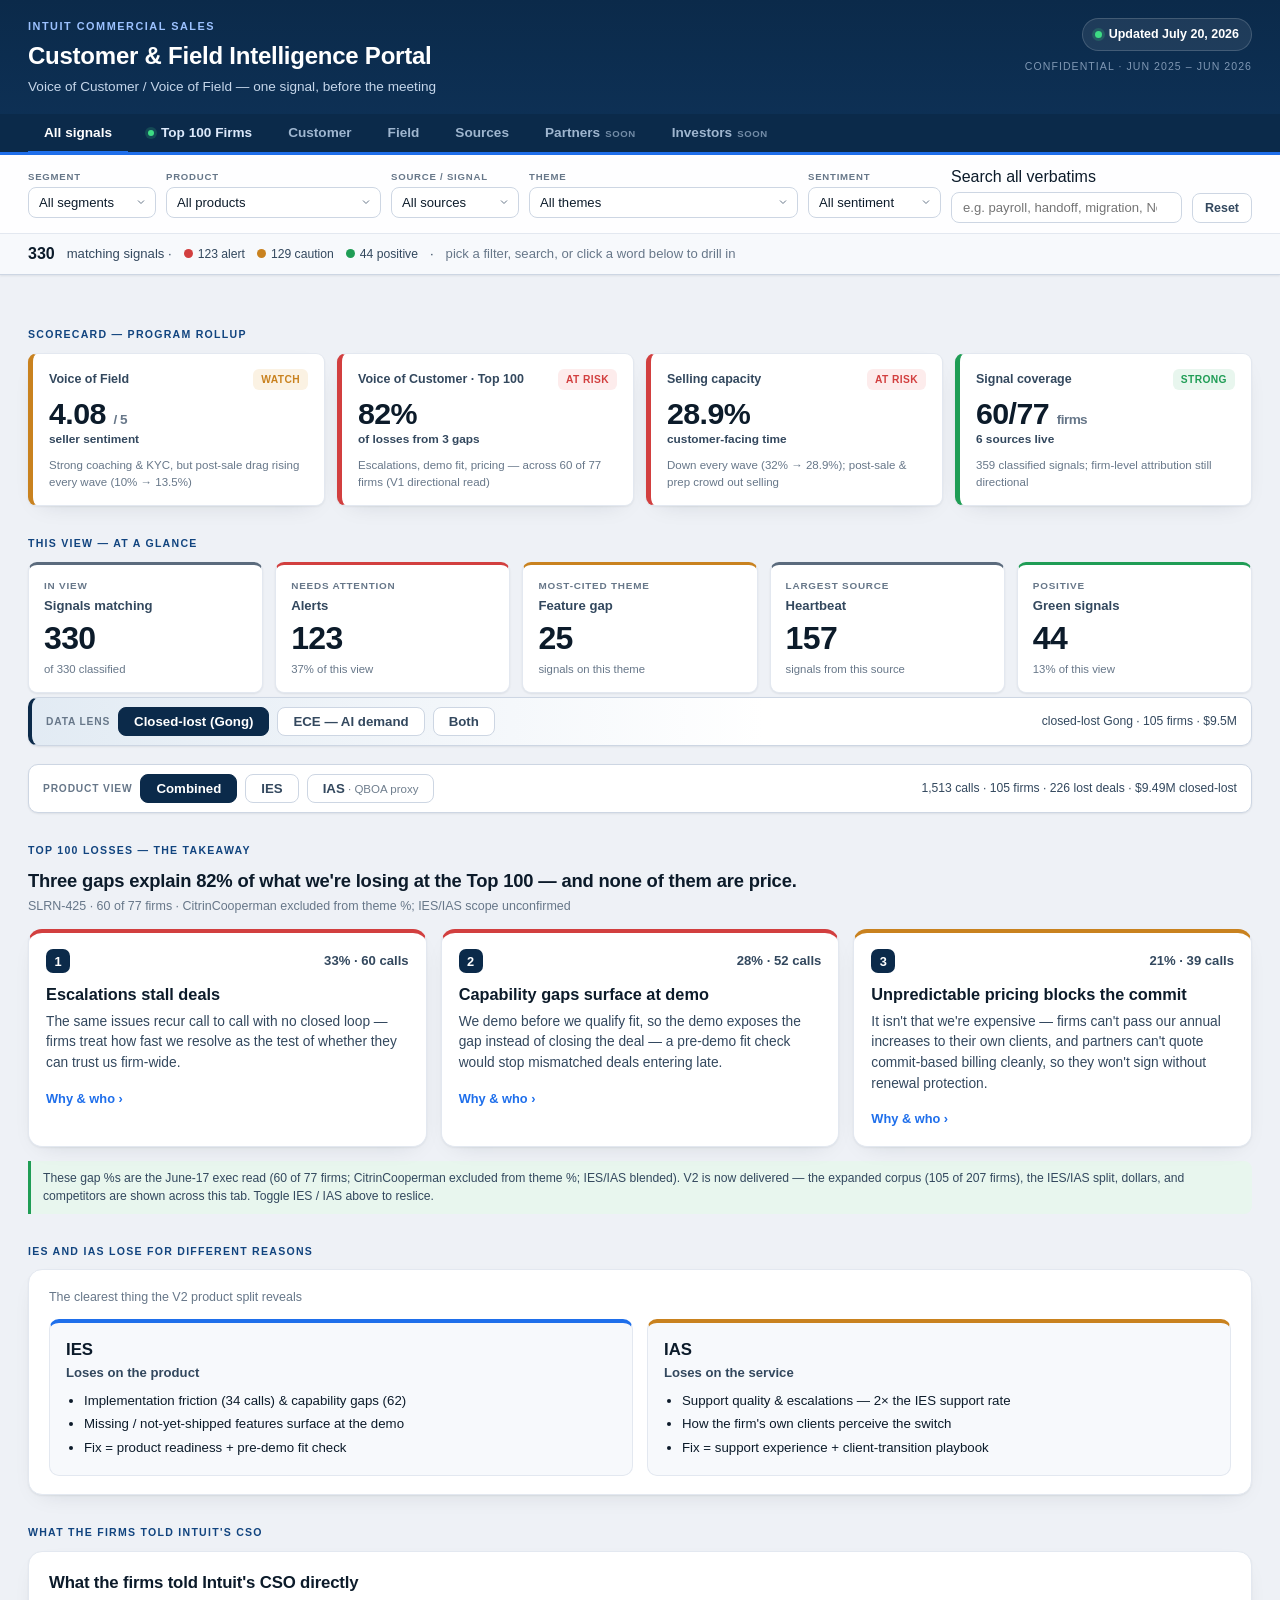
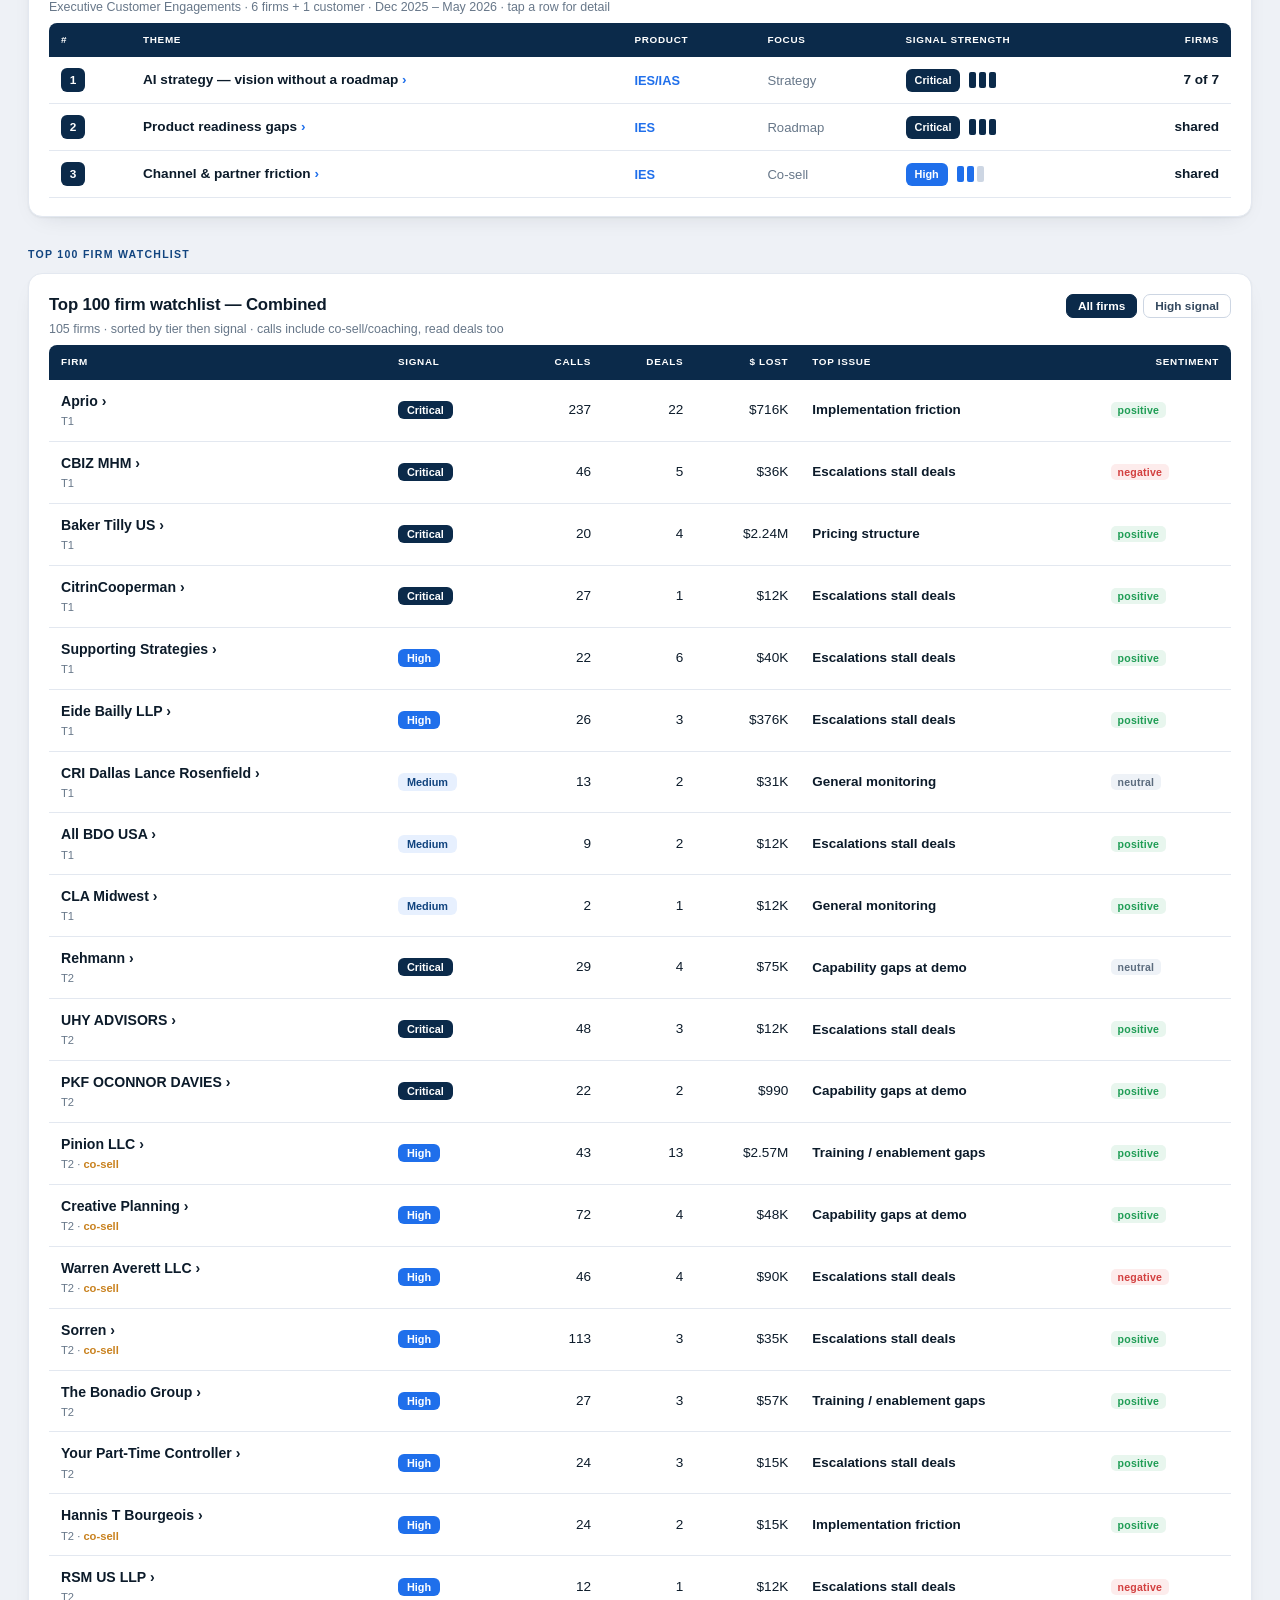
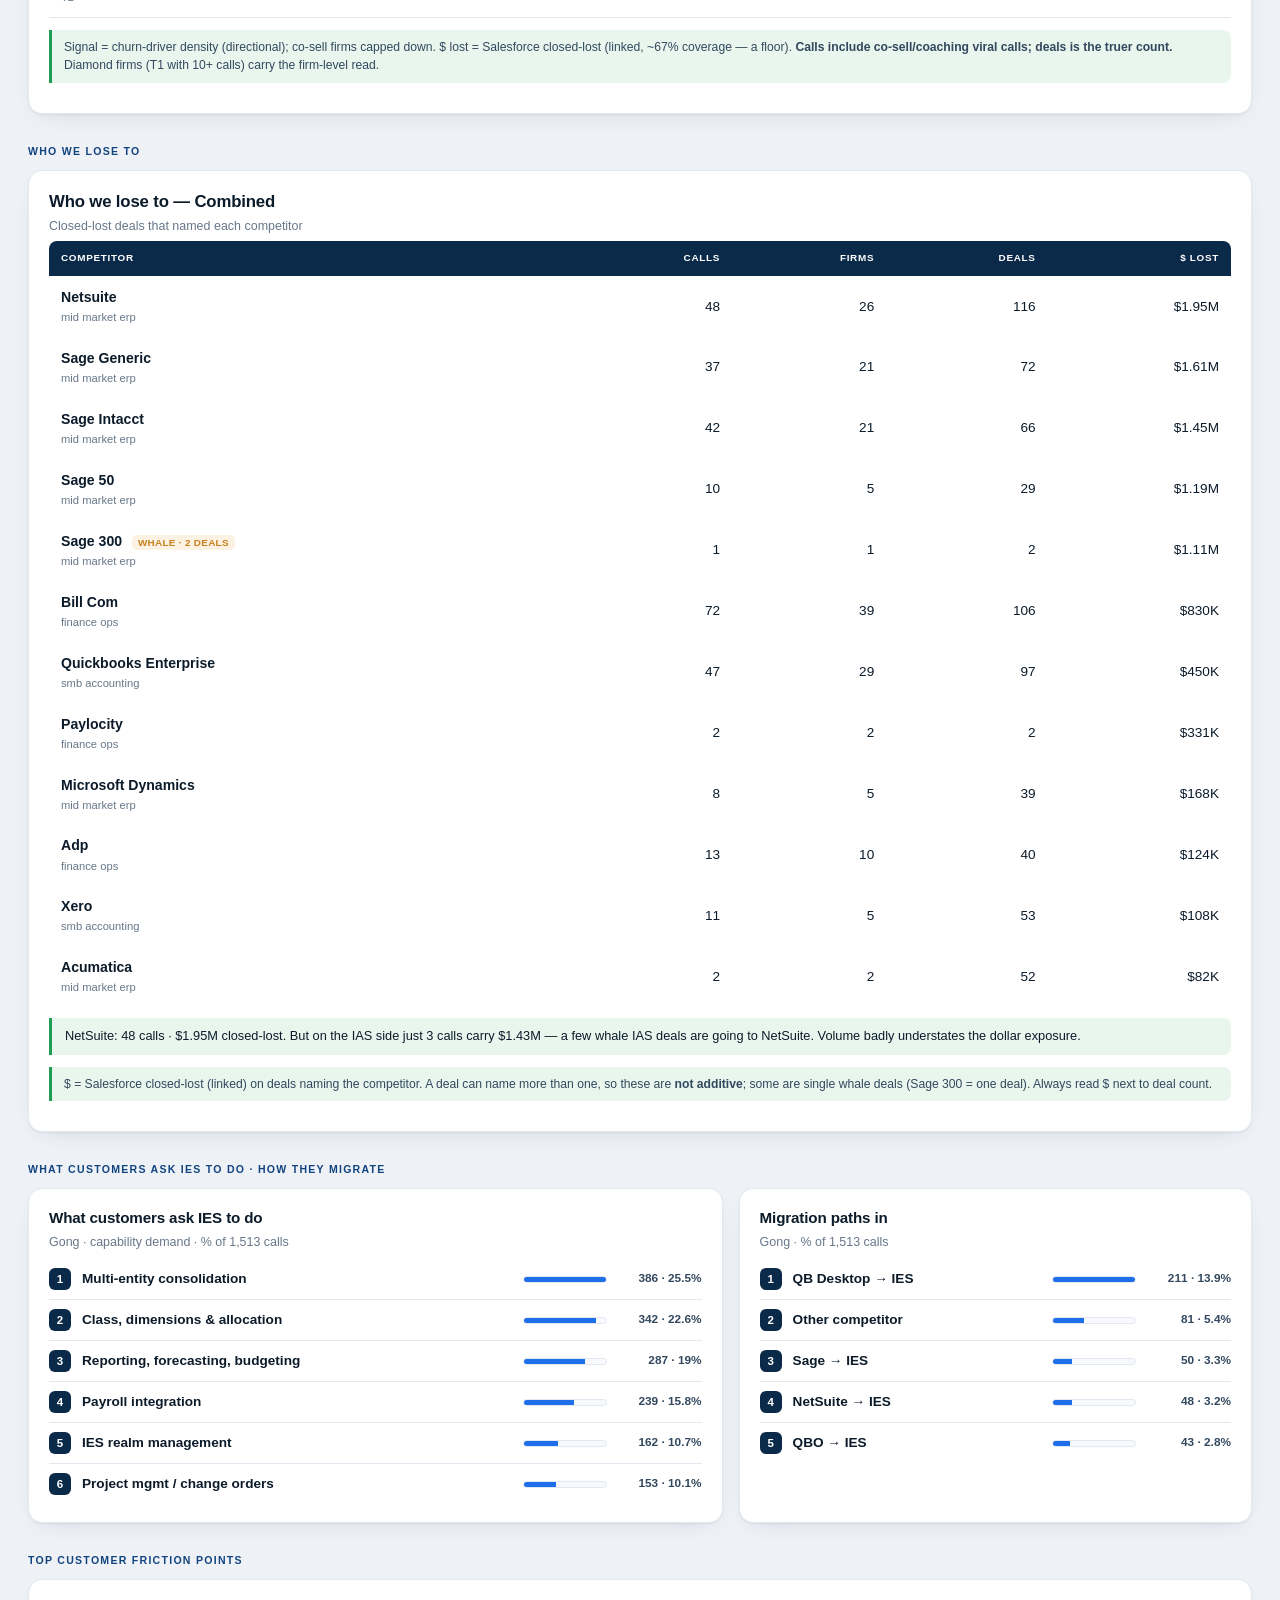
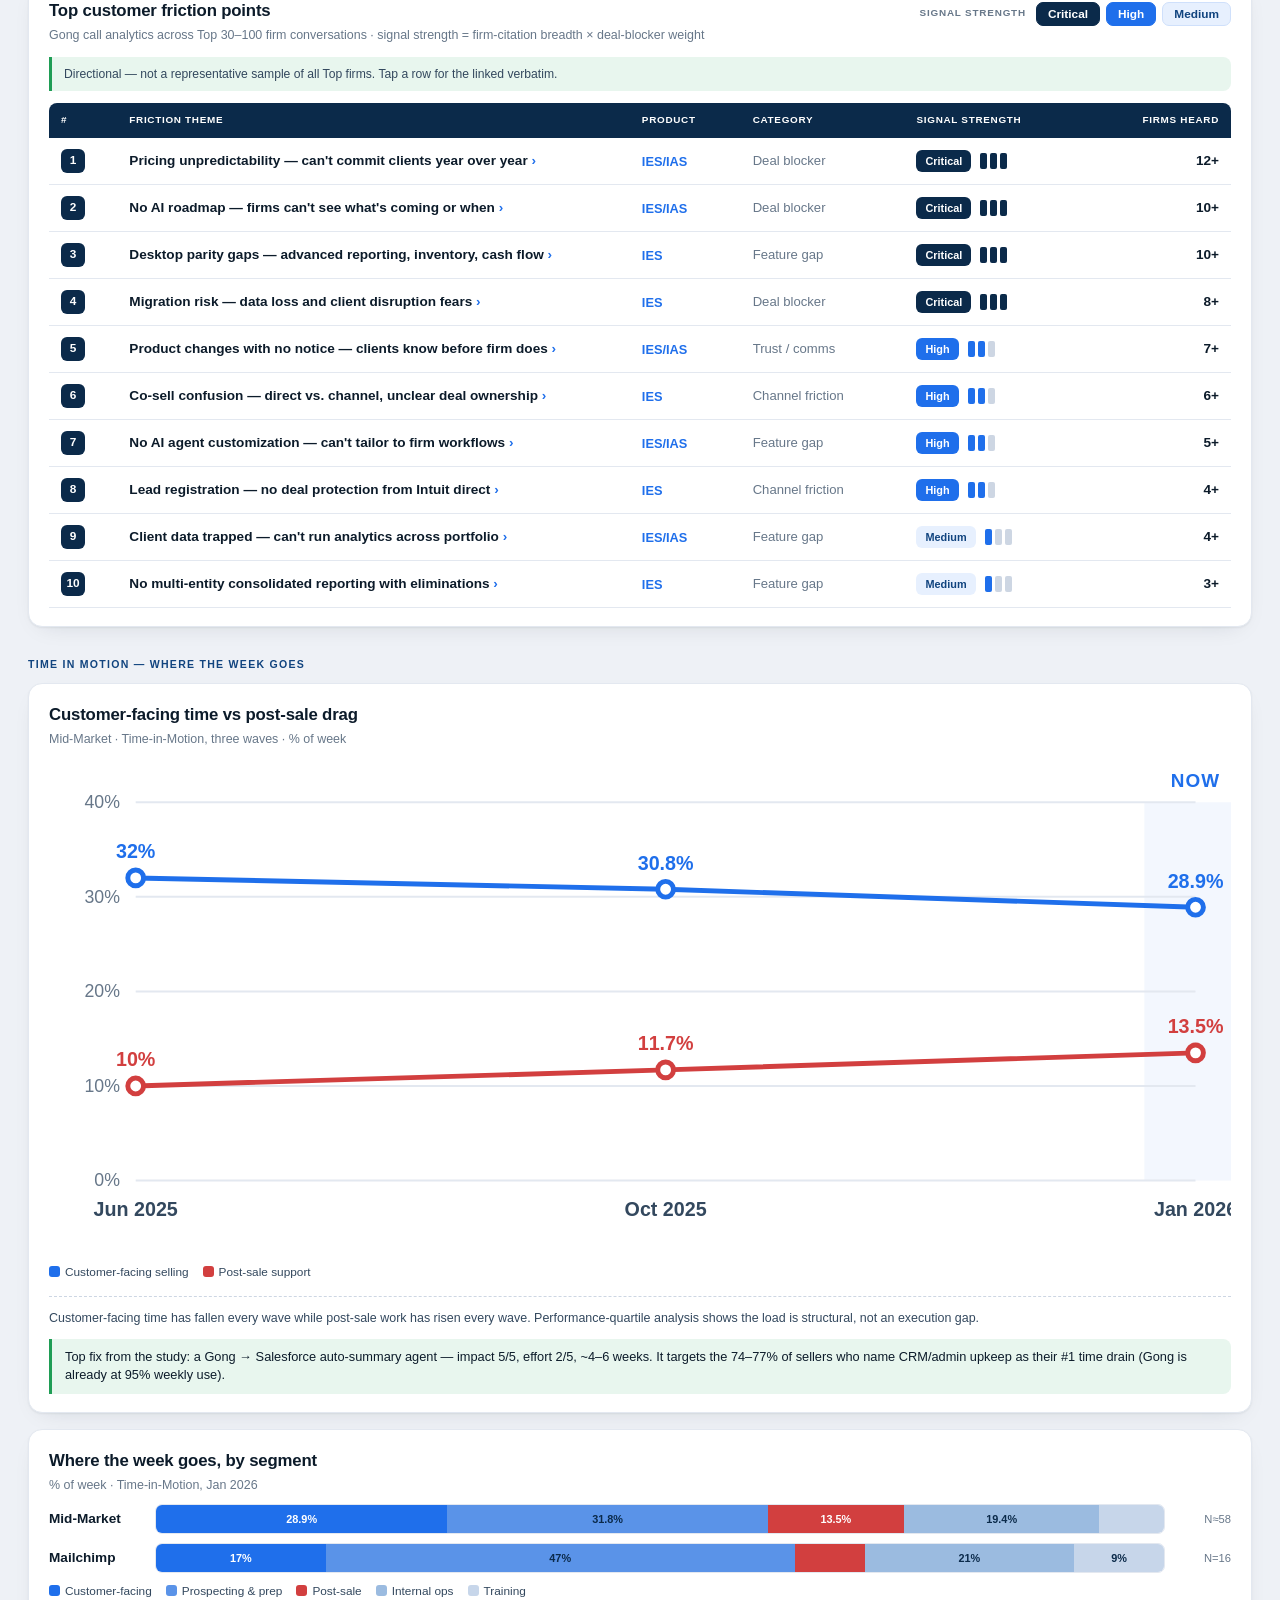
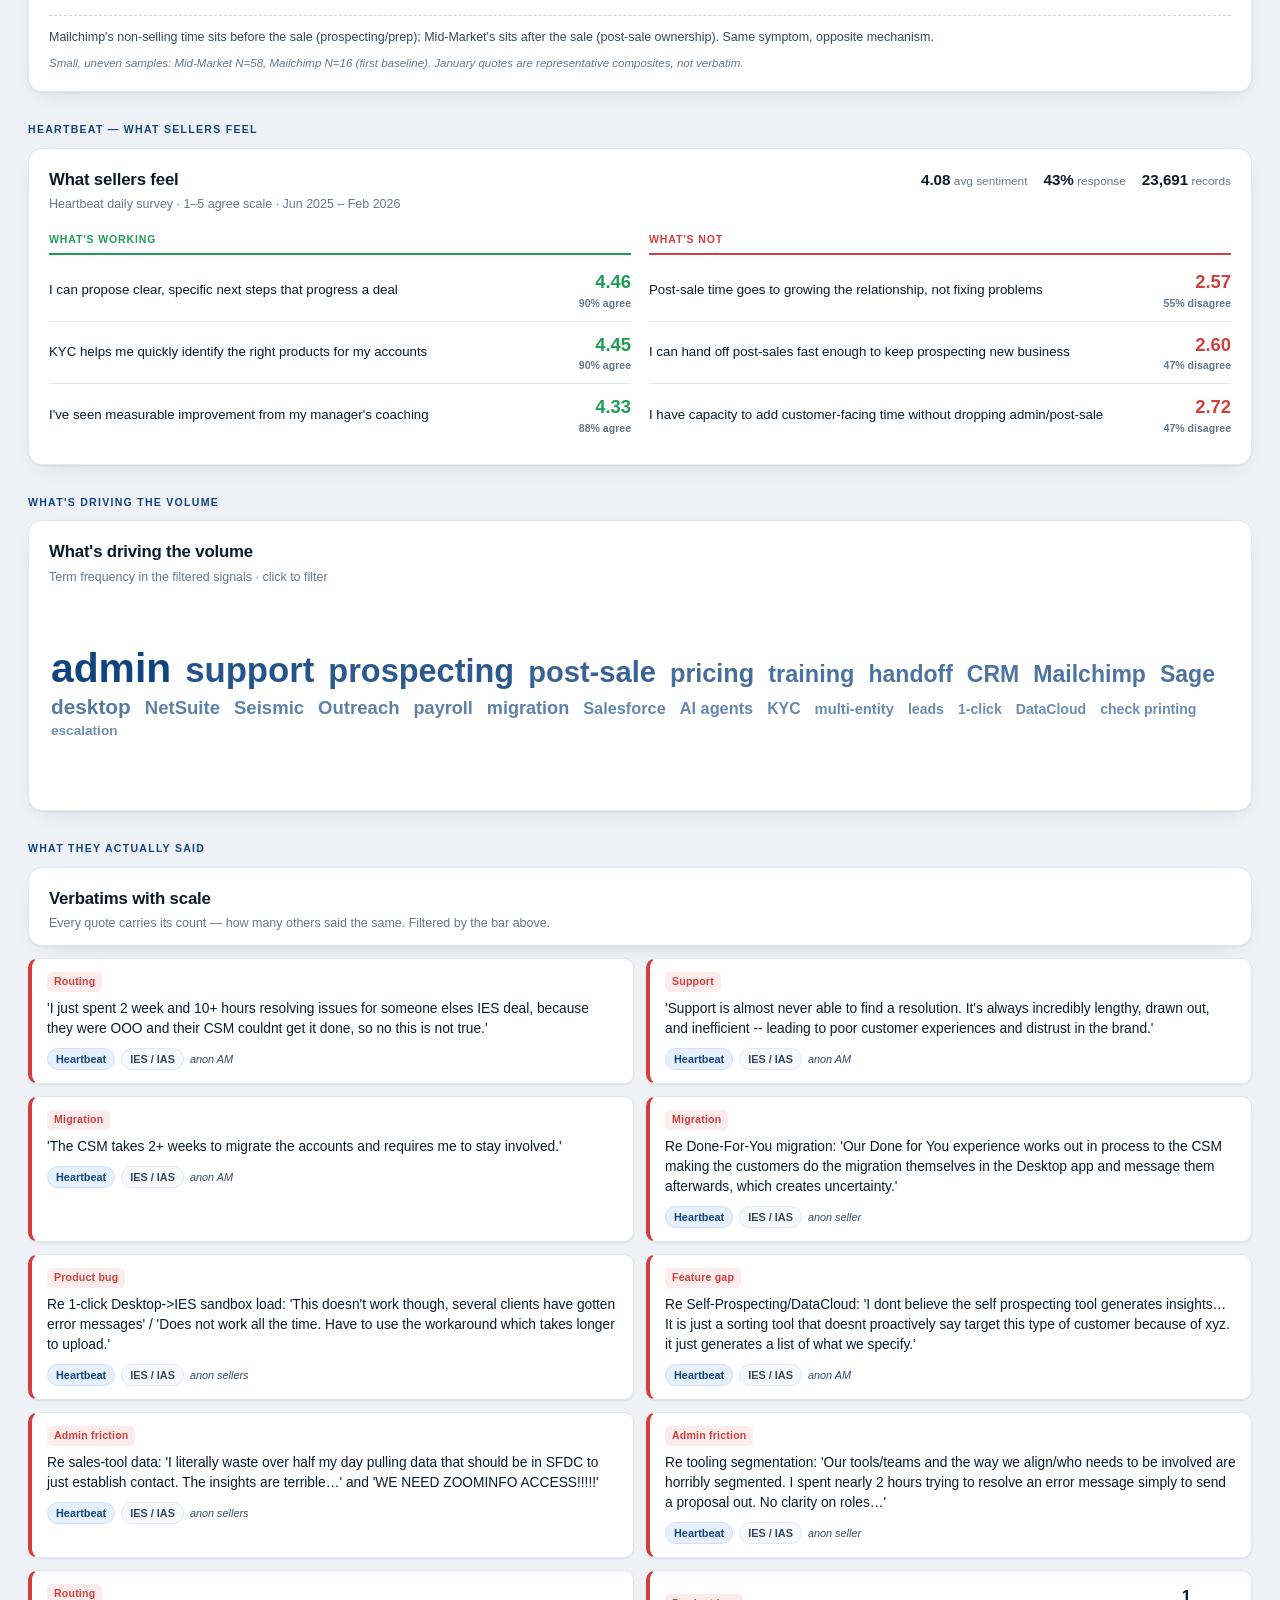
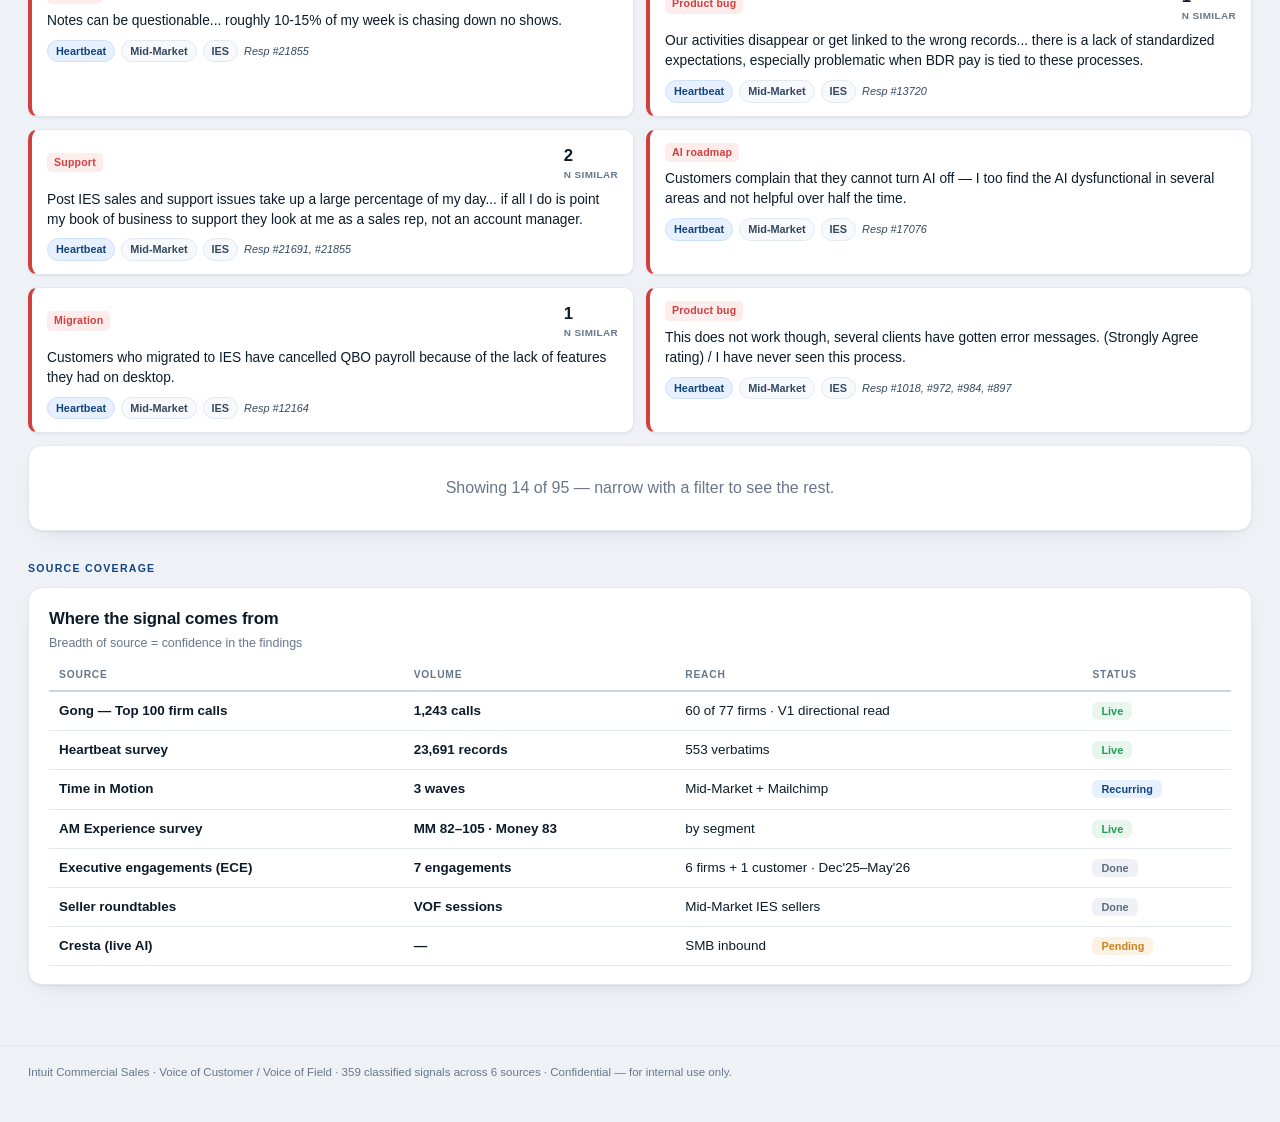
==== commit 93d3cab4: "Add Sources tab: visual signal-coverage (Source/Volume/Frequency/Last Pull/status) New Sources tab r" ====
--- a/standalone.html
+++ b/standalone.html
@@ -199,6 +199,29 @@
 .ecehead-t .h{margin:0;}
 .newtag{display:inline-block;font-size:.6rem;font-weight:800;letter-spacing:.06em;background:#b8620a;color:#fff;border-radius:4px;padding:1px 5px;vertical-align:middle;margin-left:4px;}
 @media(max-width:620px){.ecehead{flex-direction:column;align-items:flex-start;gap:10px;}}
+/* Sources / signal coverage tab */
+.srchealth{display:flex;flex-wrap:wrap;align-items:center;gap:12px;margin:2px 0 18px;}
+.shpill{display:flex;align-items:center;gap:7px;font-size:.9rem;color:var(--ink-soft);background:var(--surface);border:1px solid var(--line-strong);border-radius:999px;padding:6px 14px;box-shadow:var(--shadow-sm);}
+.shpill b{color:var(--ink);font-size:1.05rem;}
+.shmeta{font-size:.78rem;color:var(--muted);flex:1;min-width:240px;}
+.sdot{width:11px;height:11px;border-radius:50%;flex:none;display:inline-block;}
+.sdot.green{background:#16a34a;box-shadow:0 0 0 3px rgba(22,163,74,.15);}
+.sdot.yellow{background:#d99109;box-shadow:0 0 0 3px rgba(217,145,9,.15);}
+.sdot.red{background:#c0392b;box-shadow:0 0 0 3px rgba(192,57,43,.15);}
+.srcgrid{display:grid;grid-template-columns:repeat(auto-fill,minmax(280px,1fr));gap:16px;}
+.srccard{background:var(--surface);border:1px solid var(--line-strong);border-left:5px solid var(--line-strong);border-radius:12px;padding:16px 18px 14px;box-shadow:var(--shadow-sm);}
+.srccard.green{border-left-color:#16a34a;}
+.srccard.yellow{border-left-color:#d99109;}
+.srccard.red{border-left-color:#c0392b;}
+.srctop{display:flex;align-items:center;gap:8px;margin-bottom:8px;}
+.srcstat{font-size:.66rem;font-weight:800;letter-spacing:.09em;text-transform:uppercase;}
+.srcstat.green{color:#16a34a;} .srcstat.yellow{color:#b8620a;} .srcstat.red{color:#c0392b;}
+.srcname{font-size:1.02rem;font-weight:800;color:var(--ink);line-height:1.15;}
+.srcvol{font-size:.9rem;color:var(--brand-deep);font-weight:700;margin:6px 0 12px;font-variant-numeric:tabular-nums;}
+.srckv{display:flex;justify-content:space-between;gap:10px;font-size:.82rem;padding:5px 0;border-top:1px solid var(--line);}
+.srckv span{color:var(--muted);} .srckv b{color:var(--ink);font-weight:700;text-align:right;}
+.srcnote{margin-top:10px;font-size:.76rem;color:var(--muted);line-height:1.4;font-style:italic;}
+.srcfoot{margin-top:18px;font-size:.8rem;color:var(--muted);line-height:1.5;}
 /* IES vs IAS comparison */
 .ivgrid{display:grid;grid-template-columns:1fr 1fr;gap:14px;}
 @media(max-width:760px){.ivgrid{grid-template-columns:1fr;}}
@@ -331,6 +354,7 @@
       <button class="tab tab-feature" data-lane="top100" role="tab" aria-selected="false"><span class="hot"></span>Top 100 Firms</button>
       <button class="tab" data-lane="customer" role="tab" aria-selected="false">Customer</button>
       <button class="tab" data-lane="field" role="tab" aria-selected="false">Field</button>
+      <button class="tab" data-lane="sources" role="tab" aria-selected="false">Sources</button>
       <button class="tab" data-lane="partners" role="tab" aria-selected="false">Partners<span class="soon">soon</span></button>
       <button class="tab" data-lane="investors" role="tab" aria-selected="false">Investors<span class="soon">soon</span></button>
     </nav>
@@ -431,6 +455,14 @@
     <div class="card" id="coverage"></div>
   </div>
 
+  <!-- Sources / signal-coverage lane -->
+  <div id="lane-sources" class="hidden">
+    <div class="section-tag">Signal coverage — how the VOC / VOF engine is fed</div>
+    <div class="srchealth" id="sourcesHealth"></div>
+    <div class="srcgrid" id="sourcesGrid"></div>
+    <p class="srcfoot" id="sourcesFoot"></p>
+  </div>
+
   <!-- Empty lanes -->
   <div id="lane-empty" class="hidden">
     <div class="card soon-wrap">
@@ -446,7 +478,7 @@
 </footer>
 
 <script>
-window.VOC_DATA = {"meta":{"title":"Customer & Field Intelligence Portal","subtitle":"Intuit Commercial Sales · Voice of Customer / Voice of Field","updated":"2026-07-14","scope":"Jun 2025 – Jun 2026","confidential":true,"n_signals":359,"n_sources":6,"n_docs":33},"filters":{"segment":["Mid-Market","Money","Mailchimp","Accountant","SMB"],"product":[{"k":"IES","data":true},{"k":"IAS / Accountant","data":true},{"k":"QuickBooks Desktop","data":true},{"k":"QB Payroll","data":true},{"k":"Mailchimp","data":true},{"k":"QBO Advanced","data":false},{"k":"QB Payments","data":false},{"k":"Bill Pay","data":false},{"k":"QB Capital","data":false},{"k":"QB Time","data":false}],"source":["Heartbeat","Time in Motion","Gong","ECE","Roundtable","derived/analysis"],"theme":["AI roadmap","AI strategy/roadmap","Admin friction","Admin/CRM time","Capability gap","Channel/partner friction","Churn driver","Collateral scarcity","Competitive (Sage/NetSuite/Acumatica)","Customer time","Discovery","Enablement","Feature gap","Handoff","Implementation friction","Internal mtgs","Manager support","Manual work","Migration","Onboarding","Pitch","Pricing/TCO","Product bug","Product readiness gap","Prospecting","Routing","Sample","Support","Tools","Tools friction","Training","Trust/comms"],"sentiment":["red","amber","green","neutral"]},"kpis":[{"label":"Customer-facing time","seg":"Mid-Market","value":"28.9%","delta":"-1.9 pts","dir":"down","bad":true,"sub":"3-wave decline · 32% Jun → 30.8% Oct → 28.9% Jan","sentiment":"red"},{"label":"Post-sale drag","seg":"Mid-Market","value":"13.5%","delta":"+1.8 pts","dir":"up","bad":true,"sub":"of the week · up from 10% in Jun 2025","sentiment":"red"},{"label":"CRM & admin tax","seg":"Field","value":"74–77%","delta":"","dir":"flat","bad":false,"sub":"name it the #1 way to reclaim selling time","sentiment":"amber"},{"label":"Heartbeat sentiment","seg":"Field","value":"4.08","delta":"","dir":"flat","bad":false,"sub":"avg daily, 1–5 scale · 43% response · n=23,691","sentiment":"neutral"},{"label":"Top-100 calls analyzed","seg":"Customer","value":"1,243","delta":"","dir":"flat","bad":false,"sub":"60 of 77 firms · Gong · rolling 12 mo","sentiment":"neutral"}],"timeseries":{"title":"Customer-facing time vs post-sale drag","sub":"Mid-Market · Time-in-Motion, three waves · % of week","labels":["Jun 2025","Oct 2025","Jan 2026"],"now":"Jan 2026","series":[{"name":"Customer-facing selling","color":"brand","values":[32,30.8,28.9]},{"name":"Post-sale support","color":"red","values":[10,11.7,13.5]}],"note":"Customer-facing time has fallen every wave while post-sale work has risen every wave. Performance-quartile analysis shows the load is structural, not an execution gap.","fix":"Top fix from the study: a Gong → Salesforce auto-summary agent — impact 5/5, effort 2/5, ~4–6 weeks. It targets the 74–77% of sellers who name CRM/admin upkeep as their #1 time drain (Gong is already at 95% weekly use)."},"mix":{"title":"Where the week goes, by segment","sub":"% of week · Time-in-Motion, Jan 2026","cats":["Customer-facing","Prospecting & prep","Post-sale","Internal ops","Training"],"rows":[{"seg":"Mid-Market","n":"N≈58","values":[28.9,31.8,13.5,19.4,6.4]},{"seg":"Mailchimp","n":"N=16","values":[17,47,7,21,9]}],"note":"Mailchimp's non-selling time sits before the sale (prospecting/prep); Mid-Market's sits after the sale (post-sale ownership). Same symptom, opposite mechanism.","caveat":"Small, uneven samples: Mid-Market N=58, Mailchimp N=16 (first baseline). January quotes are representative composites, not verbatim."},"trending":[{"title":"Churn drivers — Top 100 firms","sub":"Gong · SLRN-425 exec summary · % of 212 churn-signal calls (of 1,243 · 60 of 77 firms)","unit":"calls","rows":[{"t":"Escalations stall deals","v":60,"p":"33%","s":"red"},{"t":"Capability gaps surface at demo","v":52,"p":"28%","s":"red"},{"t":"Pricing — structure, not just price","v":39,"p":"21%","s":"amber"}]},{"title":"What customers ask IES to do","sub":"Gong · SLRN-425 capability tags · % of 1,243 calls","unit":"calls","rows":[{"t":"Multi-entity consolidation","v":299,"p":"24.1%","s":"brand"},{"t":"Class, dimensions & allocation","v":288,"p":"23.2%","s":"brand"},{"t":"Reporting, forecasting, budgeting","v":244,"p":"19.6%","s":"brand"},{"t":"Payroll integration","v":216,"p":"17.4%","s":"brand"},{"t":"IES realm management","v":134,"p":"10.8%","s":"brand"}]},{"title":"Migration paths into IES","sub":"Gong · SLRN-425 · % of 1,243 calls","unit":"calls","rows":[{"t":"QuickBooks Desktop → IES","v":167,"p":"13.4%","s":"brand"},{"t":"Sage Intacct → IES","v":43,"p":"3.5%","s":"amber"},{"t":"NetSuite → IES","v":42,"p":"3.4%","s":"amber"},{"t":"QBO → IES","v":38,"p":"3.1%","s":"brand"}]}],"wordcloud":[["payroll",30],["multi-entity",28],["migration",26],["post-sale",25],["handoff",24],["CRM",22],["Salesforce",20],["prospecting",20],["admin",19],["escalation",18],["support",17],["pricing",17],["desktop",16],["AI agents",15],["leads",14],["1-click",13],["DataCloud",12],["Mailchimp",12],["training",13],["NetSuite",11],["Seismic",10],["check printing",9],["Outreach",9],["Sage",9],["KYC",8]],"coverage":[{"src":"Gong — Top 100 firm calls","vol":"1,243 calls","reach":"60 of 77 firms · V1 directional read","status":"Live"},{"src":"Heartbeat survey","vol":"23,691 records","reach":"553 verbatims","status":"Live"},{"src":"Time in Motion","vol":"3 waves","reach":"Mid-Market + Mailchimp","status":"Recurring"},{"src":"AM Experience survey","vol":"MM 82–105 · Money 83","reach":"by segment","status":"Live"},{"src":"Executive engagements (ECE)","vol":"7 engagements","reach":"6 firms + 1 customer · Dec'25–May'26","status":"Done"},{"src":"Seller roundtables","vol":"VOF sessions","reach":"Mid-Market IES sellers","status":"Done"},{"src":"Cresta (live AI)","vol":"—","reach":"SMB inbound","status":"Pending"}],"signals":[{"id":0,"type":"ranking","text":"Q01 post-sale handoff: 'When I close a deal, the handoff to the post-sale team is clear enough that I don't get pulled back in.' Strongest cross-signal finding across 4 sources; low score = post-sale reabsorption eroding selling capacity at scale.","theme":"Routing","sentiment":"red","count":"10–15% of one AM's week chasing no-shows","who":"Resp #21855 / #18383","src":"Heartbeat","seg":"cross","prod":"unknown","period":"Jun 2025–Feb 2026 (underlying data); doc dated Jun 2026","commentary":false},{"id":1,"type":"stat","text":"TIM post-sale ownership growing 10% -> 13.5% across three waves; customer prep doubled 3.7% -> 7.0%.","theme":"Admin friction","sentiment":"amber","count":"10%→13.5%; 3.7%→7.0%","who":"TIM study","src":"Heartbeat","seg":"cross","prod":"unknown","period":"Jun 2025–Feb 2026 (underlying data); doc dated Jun 2026","commentary":false},{"id":2,"type":"stat","text":"74–77% of sellers name CRM/admin upkeep as their #1 streamlining opportunity across three TIM waves; basis for Q03 'post-call SFDC update <10 min' and the Gong->SFDC auto-summary agent business case.","theme":"Admin friction","sentiment":"red","count":"74–77%","who":"TIM / Resp #17568, #16593","src":"Heartbeat","seg":"cross","prod":"unknown","period":"Jun 2025–Feb 2026 (underlying data); doc dated Jun 2026","commentary":false},{"id":3,"type":"ranking","text":"Q04 prospecting data quality is the most recurring tool-related friction: DataCloud/Self-Prospecting is a sorting tool with no proactive targeting logic; lead data riddled with wrong contacts, duplicates, ex-employees since Q1 FY24.","theme":"Feature gap","sentiment":"red","count":"","who":"Resp #21431, #13352, #5530, #12993","src":"Heartbeat","seg":"cross","prod":"unknown","period":"Jun 2025–Feb 2026 (underlying data); doc dated Jun 2026","commentary":false},{"id":4,"type":"ranking","text":"Q05 'OneGuide' gap — a single source of truth for IES product capability was the #1 structural ask from the May 29 Roundtable; no authoritative answer to 'can IES do X?'; Seismic returns cluttered/outdated results.","theme":"Support","sentiment":"red","count":"","who":"Resp #18612, #16394, #3106, #2967","src":"Heartbeat","seg":"cross","prod":"unknown","period":"Jun 2025–Feb 2026 (underlying data); doc dated Jun 2026","commentary":false},{"id":5,"type":"ranking","text":"Q06 BDR–AM handoff is a named revenue leak in 3 sources; BDR-AM campaign misalignment: 'Lots of different plays going on that feel surface level.'","theme":"Routing","sentiment":"red","count":"","who":"Resp #21855, #6882, #18383","src":"Heartbeat","seg":"cross","prod":"unknown","period":"Jun 2025–Feb 2026 (underlying data); doc dated Jun 2026","commentary":false},{"id":6,"type":"stat","text":"Q07 AI tools: Heartbeat shows Gong at 95% weekly use and high favorability, but uneven adoption (some never used the Cresta checklist); Cresta is in a June 2026 renewal decision. Only question collecting free text on ALL responses.","theme":"AI roadmap","sentiment":"amber","count":"Gong 95% weekly use","who":"Resp #15048, #683, #8786","src":"Heartbeat","seg":"cross","prod":"unknown","period":"Jun 2025–Feb 2026 (underlying data); doc dated Jun 2026","commentary":false},{"id":7,"type":"ranking","text":"Q08 Desktop-to-IES migration is the highest-signal growth motion AND the most under-enabled; better Desktop training 'would have led to the team hitting the ground faster with IES'; T30/T100 Gong cite migration risk as a named deal blocker and failed 1-click data loads.","theme":"Migration","sentiment":"red","count":"","who":"Resp #9906, #9857, #1018","src":"Heartbeat","seg":"cross","prod":"unknown","period":"Jun 2025–Feb 2026 (underlying data); doc dated Jun 2026","commentary":false},{"id":8,"type":"ranking","text":"Q09 Marketing-Sales alignment failure is a cross-signal theme with direct CX consequences; lead quality issues since Q1 FY24 (wrong contacts, duplicates, multiple calls to same business); described as the most structurally broken team boundary in the org.","theme":"Routing","sentiment":"red","count":"calling 3,500 accounts without a mass-email tool","who":"Resp #21431, #18612, #19366, #18580","src":"Heartbeat","seg":"cross","prod":"unknown","period":"Jun 2025–Feb 2026 (underlying data); doc dated Jun 2026","commentary":false},{"id":9,"type":"stat","text":"Q10 VOC meta-question measures whether the program itself is working; seller asked directly 'What concrete actions will be taken with the information gathered from this survey?'; Town Hall response rate ~3%. Track monthly as program-health metric.","theme":"Trust/comms","sentiment":"amber","count":"Town Hall ~3% response rate","who":"Resp #17195, #7476, #14402, #22531","src":"Heartbeat","seg":"cross","prod":"unknown","period":"Jun 2025–Feb 2026 (underlying data); doc dated Jun 2026","commentary":false},{"id":10,"type":"stat","text":"Underlying Heartbeat dataset cited as n=23,691 responses across ~150 questions with 553 free-text verbatims (Jun 2025–Feb 2026); BDR/AM behavioral patterns, tool confidence ratings, coaching quality.","theme":"Trust/comms","sentiment":"neutral","count":"n=23,691; 150 questions; 553 verbatims","who":"Heartbeat Survey","src":"Heartbeat","seg":"cross","prod":"unknown","period":"Jun 2025–Feb 2026 (underlying data); doc dated Jun 2026","commentary":false},{"id":11,"type":"stat","text":"Overall Heartbeat response rate across all categories.","theme":"Trust/comms","sentiment":"amber","count":"43.0% (6,278 of 14,613)","who":"Heartbeat","src":"Heartbeat","seg":"cross","prod":"unknown","period":"Dec 2025–Apr 2026","commentary":false},{"id":12,"type":"stat","text":"Tools & Technology category — highest volume by far.","theme":"Product bug","sentiment":"amber","count":"Responded 2,381 / Did Not Respond 3,239 / total 5,620 = 42.4% response rate","who":"Heartbeat","src":"Heartbeat","seg":"cross","prod":"unknown","period":"Dec 2025–Apr 2026","commentary":false},{"id":13,"type":"stat","text":"Enablement category.","theme":"Support","sentiment":"amber","count":"Responded 1,082 / 1,502 / total 2,584 = 41.9%","who":"Heartbeat","src":"Heartbeat","seg":"cross","prod":"unknown","period":"Dec 2025–Apr 2026","commentary":false},{"id":14,"type":"stat","text":"Culture category — highest response rate.","theme":"Trust/comms","sentiment":"green","count":"Responded 1,068 / 1,224 / total 2,292 = 46.6%","who":"Heartbeat","src":"Heartbeat","seg":"cross","prod":"unknown","period":"Dec 2025–Apr 2026","commentary":false},{"id":15,"type":"stat","text":"Sales Process category — lowest response rate.","theme":"Admin friction","sentiment":"amber","count":"Responded 700 / 1,002 / total 1,702 = 41.1%","who":"Heartbeat","src":"Heartbeat","seg":"cross","prod":"unknown","period":"Dec 2025–Apr 2026","commentary":false},{"id":16,"type":"stat","text":"Seller Time category.","theme":"Admin friction","sentiment":"amber","count":"Responded 366 / 507 / total 873 = 41.9%","who":"Heartbeat","src":"Heartbeat","seg":"cross","prod":"unknown","period":"Dec 2025–Apr 2026","commentary":false},{"id":17,"type":"stat","text":"Marketing category.","theme":"Routing","sentiment":"amber","count":"Responded 303 / 385 / total 688 = 44.0%","who":"Heartbeat","src":"Heartbeat","seg":"cross","prod":"unknown","period":"Dec 2025–Apr 2026","commentary":false},{"id":18,"type":"stat","text":"Communication category.","theme":"Trust/comms","sentiment":"green","count":"Responded 243 / 291 / total 534 = 45.5%","who":"Heartbeat","src":"Heartbeat","seg":"cross","prod":"unknown","period":"Dec 2025–Apr 2026","commentary":false},{"id":19,"type":"stat","text":"Uncategorized/blank category bucket.","theme":"Support","sentiment":"neutral","count":"Responded 135 / 185 / total 320 = 42.2%","who":"Heartbeat","src":"Heartbeat","seg":"cross","prod":"unknown","period":"Dec 2025–Apr 2026","commentary":false},{"id":20,"type":"stat","text":"Daily average Response Value (AVG), Likert 1-5 scale, across 142 days.","theme":"Trust/comms","sentiment":"green","count":"mean 4.08, median 4.10, n=142 days","who":"Heartbeat","src":"Heartbeat","seg":"cross","prod":"unknown","period":"Dec 4 2025–Apr 25 2026","commentary":false},{"id":21,"type":"stat","text":"Lowest daily average score in the series.","theme":"Admin friction","sentiment":"amber","count":"3.021","who":"Heartbeat","src":"Heartbeat","seg":"cross","prod":"unknown","period":"Dec 4 2025–Apr 25 2026","commentary":false},{"id":22,"type":"stat","text":"Highest daily average score in the series.","theme":"Trust/comms","sentiment":"green","count":"5.0","who":"Heartbeat","src":"Heartbeat","seg":"cross","prod":"unknown","period":"Dec 4 2025–Apr 25 2026","commentary":false},{"id":23,"type":"theme","text":"Scores soften in March–April (recurring 3.0–3.7 days, e.g. 3/12=3.02, 3/18=3.02, 3/20=3.10, 4/3=3.23, 4/6=3.33) versus a stronger Dec–Jan band (many 4.5–4.9 days).","theme":"Trust/comms","sentiment":"amber","count":"Q4-cal dip vs Dec/Jan high","who":"Heartbeat","src":"Heartbeat","seg":"cross","prod":"unknown","period":"Dec 4 2025–Apr 25 2026","commentary":false},{"id":24,"type":"stat","text":"Data gap: no row for 3/24/26 (series jumps 3/23 to 3/25).","theme":"Product bug","sentiment":"neutral","count":"1 missing day","who":"Heartbeat","src":"Heartbeat","seg":"cross","prod":"unknown","period":"Dec 4 2025–Apr 25 2026","commentary":false},{"id":25,"type":"stat","text":"Lowest-scoring question: 'The time I spend on customers after the sale is focused on growing the relationship rather than fixing implementation problems.' SA5/A8/Neu9/D15/SD12.","theme":"Admin friction","sentiment":"red","count":"score 2.57; 55% disagree, 27% agree; n=49","who":"Heartbeat","src":"Heartbeat","seg":"cross","prod":"both","period":"Dec 2025–Apr 2026","commentary":false},{"id":26,"type":"stat","text":"'I am able to transition post-sales responsibilities to support teams quickly enough that it does not interfere with my ability to prospect or pursue new business.' SA4/A6/Neu18/D15/SD10.","theme":"Routing","sentiment":"red","count":"score 2.60; 47% disagree, 19% agree; n=53","who":"Heartbeat","src":"Heartbeat","seg":"cross","prod":"both","period":"Dec 2025–Apr 2026","commentary":false},{"id":27,"type":"stat","text":"'I have the capacity to increase my current level of customer-facing time without needing to remove any of my existing administrative or post-sales tasks.' SA5/A8/Neu15/D17/SD8.","theme":"Admin friction","sentiment":"red","count":"score 2.72; 47% disagree, 25% agree; n=53","who":"Heartbeat","src":"Heartbeat","seg":"cross","prod":"both","period":"Dec 2025–Apr 2026","commentary":false},{"id":28,"type":"stat","text":"'The transition from closing to onboarding was managed by our internal systems and support teams efficiently enough that it required minimal manual intervention.' SA6/A5/Neu18/D17/SD5.","theme":"Routing","sentiment":"red","count":"score 2.80; 43% disagree; n=51","who":"Heartbeat","src":"Heartbeat","seg":"cross","prod":"both","period":"Dec 2025–Apr 2026","commentary":false},{"id":29,"type":"stat","text":"'I feel confident in my ability to guide a customer through the 1-click process of loading their QuickBooks Desktop data into the IES sandbox.' SA7/A9/Neu12/D16/SD5.","theme":"Migration","sentiment":"red","count":"score 2.94; 43% disagree; n=49","who":"Heartbeat","src":"Heartbeat","seg":"cross","prod":"both","period":"Dec 2025–Apr 2026","commentary":false},{"id":30,"type":"stat","text":"'I use Salesforce as my primary tool for emailing and sharing collateral with customers.' SA6/A6/Neu16/D17/SD3 — sellers rely on Outlook/Outreach/Seismic instead.","theme":"Admin friction","sentiment":"amber","count":"score 2.90; 42% disagree; n=48","who":"Heartbeat","src":"Heartbeat","seg":"cross","prod":"both","period":"Dec 2025–Apr 2026","commentary":false},{"id":31,"type":"stat","text":"'I am aware of the new Lighthouse Sales Referral Program and how it differs from other referral programs.' low awareness/comms gap.","theme":"Trust/comms","sentiment":"amber","count":"score 3.07; 38% disagree; n=55","who":"Heartbeat","src":"Heartbeat","seg":"cross","prod":"both","period":"Dec 2025–Apr 2026","commentary":false},{"id":32,"type":"stat","text":"'Using Seller Co-Pilot to pull reports and prepare for meetings has significantly reduced administrative time.' low confidence / low adoption.","theme":"AI roadmap","sentiment":"amber","count":"score 3.12; 38% disagree, 33% agree; n=42","who":"Heartbeat","src":"Heartbeat","seg":"cross","prod":"both","period":"Dec 2025–Apr 2026","commentary":false},{"id":33,"type":"stat","text":"Outreach revamp question 'The new changes to Outreach ... has enabled me to drive better sales outcomes' has the largest substantive n: SA36/A87/Neu109/D16/SD7 — heavily neutral (Neutral=109, 43%).","theme":"Product bug","sentiment":"amber","count":"n=255; 48% agree, 9% disagree, 43% neutral","who":"Heartbeat","src":"Heartbeat","seg":"cross","prod":"both","period":"Dec 2025–Apr 2026","commentary":false},{"id":34,"type":"stat","text":"Top positive — 'I am confident in my ability to propose clear, specific next steps that successfully progress a deal.' SA33/A20/Neu6/D0/SD0.","theme":"Support","sentiment":"green","count":"score 4.46; 90% agree, 0% disagree; n=59","who":"Heartbeat","src":"Heartbeat","seg":"cross","prod":"both","period":"Dec 2025–Apr 2026","commentary":false},{"id":35,"type":"stat","text":"Top positive — 'Know Your Customer (KYC) enables me to quickly identify the right products for my accounts.' SA29/A17/Neu4/D1/SD0.","theme":"Support","sentiment":"green","count":"score 4.45; 90% agree; n=51","who":"Heartbeat","src":"Heartbeat","seg":"cross","prod":"both","period":"Dec 2025–Apr 2026","commentary":false},{"id":36,"type":"stat","text":"Top positive — 'I have seen a measurable improvement in my skills as a result of my manager's coaching.' SA28/A22/Neu5/D2/SD0.","theme":"Support","sentiment":"green","count":"score 4.33; 88% agree; n=57","who":"Heartbeat","src":"Heartbeat","seg":"cross","prod":"both","period":"Dec 2025–Apr 2026","commentary":false},{"id":37,"type":"stat","text":"TestBox positives: 'Using a TestBox demo environment helps me effectively address prospect objections' (score 4.29, 80% agree, n=51) and confidence leading strategic IES expansion conversations (score 4.37, 87% agree, n=46).","theme":"Feature gap","sentiment":"green","count":"scores 4.29 / 4.37","who":"Heartbeat","src":"Heartbeat","seg":"cross","prod":"both","period":"Dec 2025–Apr 2026","commentary":false},{"id":38,"type":"stat","text":"Two greeting prompts dominate response volume and inflate the positive tail: 'Have a great weekend!' (SA566/A141/Neu83/D10/SD7, n=807) and 'Happy Holidays' (n=164).","theme":"Trust/comms","sentiment":"neutral","count":"n=807 and n=164","who":"Heartbeat","src":"Heartbeat","seg":"cross","prod":"both","period":"Dec 2025–Apr 2026","commentary":false},{"id":39,"type":"verbatim","text":"'I just spent 2 week and 10+ hours resolving issues for someone elses IES deal, because they were OOO and their CSM couldnt get it done, so no this is not true.'","theme":"Routing","sentiment":"red","count":"10+ hours / 2 weeks","who":"anon AM","src":"Heartbeat","seg":"cross","prod":"both","period":"Dec 2025–Apr 2026","commentary":false},{"id":40,"type":"verbatim","text":"'Support is almost never able to find a resolution. It's always incredibly lengthy, drawn out, and inefficient -- leading to poor customer experiences and distrust in the brand.'","theme":"Support","sentiment":"red","count":"","who":"anon AM","src":"Heartbeat","seg":"cross","prod":"both","period":"Dec 2025–Apr 2026","commentary":false},{"id":41,"type":"verbatim","text":"'The CSM takes 2+ weeks to migrate the accounts and requires me to stay involved.'","theme":"Migration","sentiment":"red","count":"2+ weeks","who":"anon AM","src":"Heartbeat","seg":"cross","prod":"both","period":"Dec 2025–Apr 2026","commentary":false},{"id":42,"type":"verbatim","text":"Re Done-For-You migration: 'Our Done for You experience works out in process to the CSM making the customers do the migration themselves in the Desktop app and message them afterwards, which creates uncertainty.'","theme":"Migration","sentiment":"red","count":"","who":"anon seller","src":"Heartbeat","seg":"cross","prod":"both","period":"Dec 2025–Apr 2026","commentary":false},{"id":43,"type":"verbatim","text":"Re 1-click Desktop->IES sandbox load: 'This doesn't work though, several clients have gotten error messages' / 'Does not work all the time. Have to use the workaround which takes longer to upload.'","theme":"Product bug","sentiment":"red","count":"","who":"anon sellers","src":"Heartbeat","seg":"cross","prod":"both","period":"Dec 2025–Apr 2026","commentary":false},{"id":44,"type":"verbatim","text":"Re Self-Prospecting/DataCloud: 'I dont believe the self prospecting tool generates insights… It is just a sorting tool that doesnt proactively say target this type of customer because of xyz. it just generates a list of what we specify.'","theme":"Feature gap","sentiment":"red","count":"","who":"anon AM","src":"Heartbeat","seg":"cross","prod":"both","period":"Dec 2025–Apr 2026","commentary":false},{"id":45,"type":"verbatim","text":"Re sales-tool data: 'I literally waste over half my day pulling data that should be in SFDC to just establish contact. The insights are terrible…' and 'WE NEED ZOOMINFO ACCESS!!!!!'","theme":"Admin friction","sentiment":"red","count":"~half a day","who":"anon sellers","src":"Heartbeat","seg":"cross","prod":"both","period":"Dec 2025–Apr 2026","commentary":false},{"id":46,"type":"verbatim","text":"Re tooling segmentation: 'Our tools/teams and the way we align/who needs to be involved are horribly segmented. I spent nearly 2 hours trying to resolve an error message simply to send a proposal out. No clarity on roles…'","theme":"Admin friction","sentiment":"red","count":"~2 hours","who":"anon seller","src":"Heartbeat","seg":"cross","prod":"both","period":"Dec 2025–Apr 2026","commentary":false},{"id":47,"type":"verbatim","text":"Re competitor battlecards: 'Where are these battlecards?' / 'never seen a battle card for a competitor before' / 'battle cards in seismic but they do not always appear to be up to date.'","theme":"Support","sentiment":"amber","count":"","who":"anon sellers","src":"Heartbeat","seg":"cross","prod":"both","period":"Dec 2025–Apr 2026","commentary":false},{"id":48,"type":"verbatim","text":"Re Outreach: 'It tracks opt-outs well, but phone number updates won't save 90% of the time' and 'Many sequences and resources are still not available to everyone in Outreach- we also have been told to dial from Orum moving forward.'","theme":"Product bug","sentiment":"amber","count":"fails 90% of the time","who":"anon sellers","src":"Heartbeat","seg":"cross","prod":"both","period":"Dec 2025–Apr 2026","commentary":false},{"id":49,"type":"theme","text":"AI tools widely indispensable; most-named in free text: Gemini (18 mentions), Notebook LM/LLM (13), Gong (11), GenStudio/GenAI (6), KYC (6), Help Desk Gem (4), Orum (3); ChatGPT, ZoomInfo, anthropic/Claude each 1.","theme":"AI roadmap","sentiment":"green","count":"Gemini 18, Notebook 13, Gong 11","who":"Heartbeat free text","src":"Heartbeat","seg":"cross","prod":"both","period":"Dec 2025–Apr 2026","commentary":false},{"id":50,"type":"verbatim","text":"'gen studio w/ anthropic.claude-3.5-sonnet-20241022-v2-0. This model is least likely to add made up information into my call note summaries.'","theme":"AI roadmap","sentiment":"green","count":"","who":"anon seller","src":"Heartbeat","seg":"cross","prod":"both","period":"Dec 2025–Apr 2026","commentary":false},{"id":51,"type":"verbatim","text":"Coaching positive: 'my manager has been instrumental in the improvement of my skills… I would not be in the position I am now without her dedicated coaching.' / 'my coach has provided me with actionable tips.' / 'My manager is the best coach I've ever had.'","theme":"Support","sentiment":"green","count":"","who":"anon sellers (managers named)","src":"Heartbeat","seg":"cross","prod":"both","period":"Dec 2025–Apr 2026","commentary":false},{"id":52,"type":"verbatim","text":"Coaching negative: 'I get commentary, not coaching. I don't get the sense that one of my calls has been watched from start to finish.'","theme":"Support","sentiment":"amber","count":"","who":"anon seller","src":"Heartbeat","seg":"cross","prod":"both","period":"Dec 2025–Apr 2026","commentary":false},{"id":53,"type":"theme","text":"Survey fatigue / VOC-loop skepticism: 'have gotten this same survey 4 days in a row', 'Yes please, we do not need these daily', 'I would participate more if the questions would influence positive change' — balanced by 'I have seen changes' / 'I think it is impactful.'","theme":"Trust/comms","sentiment":"amber","count":"","who":"anon sellers","src":"Heartbeat","seg":"cross","prod":"both","period":"Dec 2025–Apr 2026","commentary":false},{"id":54,"type":"theme","text":"Comms-channel preference: repeated requests to move the weekly mid-market newsletter and support updates from Slack to email ('Things get lost in slack', 'Please send the newsletter through email').","theme":"Trust/comms","sentiment":"amber","count":"","who":"anon sellers","src":"Heartbeat","seg":"cross","prod":"both","period":"Dec 2025–Apr 2026","commentary":false},{"id":55,"type":"theme","text":"Awareness gaps on programs/features: 'no idea what this is' (Lighthouse Referral), 'IDK what that is' (IES Switcher), 'have not heard of 23.0 vs 24.0', 'dont know what seller co-pilot is', 'not aware of this tool' (Mid Market Sales Help Desk Gem).","theme":"Trust/comms","sentiment":"amber","count":"","who":"anon sellers","src":"Heartbeat","seg":"cross","prod":"both","period":"Dec 2025–Apr 2026","commentary":false},{"id":56,"type":"verbatim","text":"Capacity/role-design signal: 'the ROI on having an admin type roll who is responsible for the appointment setting and prospecting and basic admin is far greater than having someone at a KAM level doing these tasks.'","theme":"Admin friction","sentiment":"amber","count":"","who":"anon KAM","src":"Heartbeat","seg":"cross","prod":"both","period":"Dec 2025–Apr 2026","commentary":false},{"id":57,"type":"stat","text":"23,691 total survey records; verbatim counts reflect substantive free-text responses only (noise/test excluded). Topic 1 handoffs = 9 verbatims, Topic 2 IES friction = 30 substantive IES-specific verbatims, Topic 3 prospecting = 20 with direct prospecting signal from 79 total pulled.","theme":"Prospecting","sentiment":"neutral","count":"23,691 records; 9 / 30 / 20 verbatims","who":"Heartbeat dataset","src":"Heartbeat","seg":"MM","prod":"IES","period":"Jun 2025–Feb 2026","commentary":false},{"id":58,"type":"theme","text":"No verbatim in the dataset praises the handoff process. Every comment that touches it identifies a problem. Two failure modes: upstream (BDR->AM) and downstream (AM->support).","theme":"Routing","sentiment":"red","count":"9 verbatims","who":"Heartbeat sellers","src":"Heartbeat","seg":"MM","prod":"IES","period":"Jun 2025–Feb 2026","commentary":false},{"id":59,"type":"verbatim","text":"Notes can be questionable... roughly 10-15% of my week is chasing down no shows.","theme":"Routing","sentiment":"red","count":"1; AM est. 10-15% weekly time lost","who":"Resp #21855","src":"Heartbeat","seg":"MM","prod":"IES","period":"Jun 2025–Feb 2026","commentary":false},{"id":60,"type":"verbatim","text":"There should be flexibility for BDRs that are more tenured/experienced.","theme":"Admin friction","sentiment":"amber","count":"1","who":"Resp #18383","src":"Heartbeat","seg":"MM","prod":"IES","period":"Jun 2025–Feb 2026","commentary":false},{"id":61,"type":"verbatim","text":"BDR and AM campaigns feel misaligned. Lots of different plays going on that feel surface level.","theme":"Routing","sentiment":"amber","count":"1","who":"Resp #6882","src":"Heartbeat","seg":"MM","prod":"IES","period":"Jun 2025–Feb 2026","commentary":false},{"id":62,"type":"verbatim","text":"Our activities disappear or get linked to the wrong records... there is a lack of standardized expectations, especially problematic when BDR pay is tied to these processes.","theme":"Product bug","sentiment":"red","count":"1 (Salesforce data corrupting handoff context)","who":"Resp #13720","src":"Heartbeat","seg":"MM","prod":"IES","period":"Jun 2025–Feb 2026","commentary":false},{"id":63,"type":"verbatim","text":"Post IES sales and support issues take up a large percentage of my day... if all I do is point my book of business to support they look at me as a sales rep, not an account manager.","theme":"Support","sentiment":"red","count":"2 (post-IES-sale support backflowing to AMs)","who":"Resp #21691, #21855","src":"Heartbeat","seg":"MM","prod":"IES","period":"Jun 2025–Feb 2026","commentary":false},{"id":64,"type":"verbatim","text":"I cannot do anything other than try to hit the number of meetings I am required to set for my AEs.","theme":"Routing","sentiment":"amber","count":"3 (BDR quota pressure reducing handoff quality)","who":"Resp #10689, #18915, #5768","src":"Heartbeat","seg":"MM","prod":"IES","period":"Jun 2025–Feb 2026","commentary":false},{"id":65,"type":"verbatim","text":"Either a perfect fit or we are way off. Inventory Capabilities is still a massive concern. Customers complain they cannot turn AI off.","theme":"Feature gap","sentiment":"amber","count":"1 (binary fit)","who":"Resp #17076","src":"Heartbeat","seg":"MM","prod":"IES","period":"Jun 2025–Feb 2026","commentary":false},{"id":66,"type":"verbatim","text":"Customers complain that they cannot turn AI off — I too find the AI dysfunctional in several areas and not helpful over half the time.","theme":"AI roadmap","sentiment":"red","count":"1; AI unhelpful >50% of time","who":"Resp #17076","src":"Heartbeat","seg":"MM","prod":"IES","period":"Jun 2025–Feb 2026","commentary":false},{"id":67,"type":"verbatim","text":"Customers who migrated to IES have cancelled QBO payroll because of the lack of features they had on desktop.","theme":"Migration","sentiment":"red","count":"1 (post-IES-migration payroll churn)","who":"Resp #12164","src":"Heartbeat","seg":"MM","prod":"IES","period":"Jun 2025–Feb 2026","commentary":false},{"id":68,"type":"verbatim","text":"This does not work though, several clients have gotten error messages. (Strongly Agree rating) / I have never seen this process.","theme":"Product bug","sentiment":"red","count":"4 (1-click Desktop data load failing in production)","who":"Resp #1018, #972, #984, #897","src":"Heartbeat","seg":"MM","prod":"IES","period":"Jun 2025–Feb 2026","commentary":false},{"id":69,"type":"verbatim","text":"IDK what that is. / I have no idea how to identify these.","theme":"Feature gap","sentiment":"amber","count":"2 (IES Switcher ID unknown to sellers)","who":"Resp #1640, #1707","src":"Heartbeat","seg":"MM","prod":"IES","period":"Jun 2025–Feb 2026","commentary":false},{"id":70,"type":"verbatim","text":"In order to effectively sell IES you need QBO and DT knowledge. We did not get much of that at all in onboarding.","theme":"Feature gap","sentiment":"amber","count":"2 (QBO vs. IES differentiation training gap)","who":"Resp #9600, #7019","src":"Heartbeat","seg":"MM","prod":"IES","period":"Jun 2025–Feb 2026","commentary":false},{"id":71,"type":"verbatim","text":"We need a demo of what are the most important new IES features. / A better understanding of what is IES exclusive vs just new.","theme":"Feature gap","sentiment":"amber","count":"3 (release readiness — docs not demos)","who":"Resp #20433, #14293, #1409","src":"Heartbeat","seg":"MM","prod":"IES","period":"Jun 2025–Feb 2026","commentary":false},{"id":72,"type":"verbatim","text":"What would be awesome is the ability to switch between QBO products from simple start all the way up to advanced. / How can I learn it like I were a business owner?","theme":"Feature gap","sentiment":"green","count":"3 (TestBox — strong but demo range incomplete)","who":"Resp #4142, #4048, #4205","src":"Heartbeat","seg":"MM","prod":"IES","period":"Jun 2025–Feb 2026","commentary":false},{"id":73,"type":"verbatim","text":"The calculation is not correct, sometimes it does not pull current promotional rates. / Does not include multi year calculations.","theme":"Product bug","sentiment":"amber","count":"3 (IES Incremental Rev calc — useful but inaccurate)","who":"Resp #8620, #8762, #8666","src":"Heartbeat","seg":"MM","prod":"IES","period":"Jun 2025–Feb 2026","commentary":false},{"id":74,"type":"verbatim","text":"Wish we could forecast IES product releases 2-3 weeks in advance. / We were given a week's notice, then it takes 3-4 weeks to come up with ways to sell the new features.","theme":"Trust/comms","sentiment":"amber","count":"2 (release communication too slow)","who":"Resp #17595, #16457","src":"Heartbeat","seg":"MM","prod":"IES","period":"Jun 2025–Feb 2026","commentary":false},{"id":75,"type":"verbatim","text":"Seismic is difficult to search and find the resources I need. / Now if we could just make them easier to find.","theme":"Admin friction","sentiment":"amber","count":"2 (Seismic IES content hard to find/outdated)","who":"Resp #4532, #1626","src":"Heartbeat","seg":"MM","prod":"IES","period":"Jun 2025–Feb 2026","commentary":false},{"id":76,"type":"verbatim","text":"Most mid-market companies need PEO, Roaming Employees, Weighted Overtime Payroll and many other features we do not offer... you do not see payroll sales from me.","theme":"Feature gap","sentiment":"red","count":"5 (Payroll missing mid-market features: PEO, roaming employees, weighted overtime, 100+ employee payroll, CA/OR labor laws)","who":"Resp #6786, #6712, #6772, #6787, #12164","src":"Heartbeat","seg":"MM","prod":"IES","period":"Jun 2025–Feb 2026","commentary":false},{"id":77,"type":"verbatim","text":"I want to skill up and better capitalize on DT to IES sales opps. / Sales Nav could help for finding updated Desktop users, but how do we pull them in?","theme":"Prospecting","sentiment":"amber","count":"3 (Desktop customers — highest-readiness IES pool)","who":"Resp #9857, #13303, #9906","src":"Heartbeat","seg":"MM","prod":"IES","period":"Jun 2025–Feb 2026","commentary":false},{"id":78,"type":"verbatim","text":"New leaders in finance in the last 90 days are usually champions of change, especially for Desktop. I could only produce 3 new contacts across all of my accounts.","theme":"Prospecting","sentiment":"amber","count":"1 (new finance leaders <90 days named trigger; only 3 contacts found)","who":"Resp #13352","src":"Heartbeat","seg":"MM","prod":"IES","period":"Jun 2025–Feb 2026","commentary":false},{"id":79,"type":"verbatim","text":"I have an Outreach sequence for... construction, multi-entity and desktop.","theme":"Prospecting","sentiment":"green","count":"1 (multi-entity + construction verticals seller-identified)","who":"Resp #7667","src":"Heartbeat","seg":"MM","prod":"IES","period":"Jun 2025–Feb 2026","commentary":false},{"id":80,"type":"verbatim","text":"For existing clients it seems to be a poor investment. If we were cold prospecting into NTTF accounts using competitor products — different story. / Majority of my accounts are not on LinkedIn.","theme":"Prospecting","sentiment":"red","count":"5 (LinkedIn Sales Nav — wrong tool for this segment)","who":"Resp #15902, #15542, #15743, #13352, #13303","src":"Heartbeat","seg":"MM","prod":"IES","period":"Jun 2025–Feb 2026","commentary":false},{"id":81,"type":"verbatim","text":"I would gladly pay out of my own pocket to use something like Dun & Bradstreet — it is like Lexis Nexus and the credit reporting bureaus all wrapped into one for business.","theme":"Prospecting","sentiment":"amber","count":"1 (D&B seller-nominated data alternative)","who":"Resp #15709","src":"Heartbeat","seg":"MM","prod":"IES","period":"Jun 2025–Feb 2026","commentary":false},{"id":82,"type":"verbatim","text":"Bullseye leads have been good, content syndication leads has been less helpful.","theme":"Prospecting","sentiment":"amber","count":"1 (Bullseye working; content syndication not)","who":"Resp #21448","src":"Heartbeat","seg":"MM","prod":"IES","period":"Jun 2025–Feb 2026","commentary":false},{"id":83,"type":"verbatim","text":"It is just a sorting tool that does not proactively say 'target this type of customer because of xyz.' It just generates a list of what we specify.","theme":"Prospecting","sentiment":"amber","count":"3 (DataCloud — sorter, not a prospector)","who":"Resp #5530, #5685, #5692","src":"Heartbeat","seg":"MM","prod":"IES","period":"Jun 2025–Feb 2026","commentary":false},{"id":84,"type":"verbatim","text":"Leads are consistently the wrong contact / no longer work at the company. / The same contact receiving three calls in a single day.","theme":"Prospecting","sentiment":"red","count":"4 (marketing leads wrong contacts/dupes; reported since Q1 FY24, unresolved)","who":"Resp #21421, #21431, #19366, #21448","src":"Heartbeat","seg":"MM","prod":"IES","period":"Jun 2025–Feb 2026","commentary":false},{"id":85,"type":"verbatim","text":"Calls work fine. About 10% response. Emails are very ineffective.","theme":"Prospecting","sentiment":"amber","count":"1; ~10% call response rate","who":"Resp #12813","src":"Heartbeat","seg":"MM","prod":"IES","period":"Jun 2025–Feb 2026","commentary":false},{"id":86,"type":"theme","text":"BDR handoffs are arriving incomplete and AMs are paying the time tax. No-shows set by BDRs consume an estimated 10-15% of AM weekly time; notes inconsistent; when a handoff fails once AMs chase rather than route the opportunity back.","theme":"Routing","sentiment":"red","count":"10-15% of AM weekly time","who":"Sales leadership exec summary","src":"Heartbeat","seg":"MM","prod":"IES","period":"Jun 2025–Feb 2026","commentary":true},{"id":87,"type":"theme","text":"The BDR note framework is a blunt instrument — tenured BDRs held to the same rigid note completion requirement as new hires; adds admin burden without proportional quality improvement.","theme":"Admin friction","sentiment":"amber","count":"","who":"Sales leadership exec summary","src":"Heartbeat","seg":"MM","prod":"IES","period":"Jun 2025–Feb 2026","commentary":true},{"id":88,"type":"theme","text":"Post-IES-sale support is backflowing onto AMs instead of routing to support teams; erodes AM selling capacity and standing with the customer.","theme":"Support","sentiment":"red","count":"","who":"Sales leadership exec summary","src":"Heartbeat","seg":"MM","prod":"IES","period":"Jun 2025–Feb 2026","commentary":true},{"id":89,"type":"theme","text":"IES is binary — a perfect fit or completely wrong — and the two hardest objections are product gaps, not price. Inventory is the most-cited capability gap; AI features generate customer objections (asking to turn AI off) rather than overcoming them.","theme":"Feature gap","sentiment":"red","count":"","who":"Sales leadership exec summary","src":"Heartbeat","seg":"MM","prod":"IES","period":"Jun 2025–Feb 2026","commentary":true},{"id":90,"type":"theme","text":"The Desktop-to-IES migration tool (1-click Desktop data load) is failing in production and some sellers have never seen it; one seller rated Strongly Agree on confidence while reporting clients received error messages. Both reliability and awareness are active gaps.","theme":"Migration","sentiment":"red","count":"","who":"Sales leadership exec summary","src":"Heartbeat","seg":"MM","prod":"IES","period":"Jun 2025–Feb 2026","commentary":true},{"id":91,"type":"theme","text":"Seller IES knowledge has holes that onboarding created — sellers cannot identify IES Switcher opportunities; onboarding was IES-only but selling IES requires QBO and Desktop fluency.","theme":"Feature gap","sentiment":"amber","count":"","who":"Sales leadership exec summary","src":"Heartbeat","seg":"MM","prod":"IES","period":"Jun 2025–Feb 2026","commentary":true},{"id":92,"type":"theme","text":"Release readiness is document delivery, not capability building, and the window is too short — features communicated with one week's notice via documents; sellers need 2-3 weeks; features launch before sellers can sell them.","theme":"Trust/comms","sentiment":"amber","count":"1 week notice vs 2-3 weeks needed","who":"Sales leadership exec summary","src":"Heartbeat","seg":"MM","prod":"IES","period":"Jun 2025–Feb 2026","commentary":true},{"id":93,"type":"theme","text":"The highest-readiness new-customer pool (Desktop) is inaccessible because sellers lack the tools and training to work it — opportunity identified, infrastructure to pursue it absent.","theme":"Prospecting","sentiment":"amber","count":"","who":"Sales leadership exec summary","src":"Heartbeat","seg":"MM","prod":"IES","period":"Jun 2025–Feb 2026","commentary":true},{"id":94,"type":"theme","text":"The prospecting tools Intuit provided do not fit this segment — LinkedIn Sales Navigator built for cold NTTF prospecting into large orgs; mid-market base underrepresented on LinkedIn; DataCloud functions as a contact sorter, not an insight engine.","theme":"Prospecting","sentiment":"red","count":"","who":"Sales leadership exec summary","src":"Heartbeat","seg":"MM","prod":"IES","period":"Jun 2025–Feb 2026","commentary":true},{"id":95,"type":"theme","text":"Marketing leads are delivering the wrong people and this has been reported since Q1 FY24 — lists contain vendors, ex-employees, wrong contacts, duplicates; same customer receiving multiple calls in a single day; Bullseye works, content syndication does not. System rewards volume over lead-quality cleanup.","theme":"Prospecting","sentiment":"red","count":"unresolved since Q1 FY24","who":"Sales leadership exec summary","src":"Heartbeat","seg":"MM","prod":"IES","period":"Jun 2025–Feb 2026","commentary":true},{"id":96,"type":"theme","text":"Sellers identified high-signal prospect triggers / verticals not yet operationalized — new finance leaders within 90 days of appointment (could not find at scale); seller independently built Outreach sequences for construction and multi-entity. Bottom-up market intelligence not converted to standardized plays.","theme":"Prospecting","sentiment":"amber","count":"","who":"Sales leadership exec summary","src":"Heartbeat","seg":"MM","prod":"IES","period":"Jun 2025–Feb 2026","commentary":true},{"id":97,"type":"stat","text":"67% of sellers are not confident guiding customers through the 1-click IES sandbox migration due to low process reliability and lack of awareness; the '1-click' promise often fails, forcing time-consuming manual workarounds.","theme":"Migration","sentiment":"red","count":"67% not confident","who":"Gemini export (AI-synthesized; Heartbeat Result Briefs)","src":"Heartbeat","seg":"MM","prod":"IES","period":"Aug 2025–Mar 2026","commentary":true},{"id":98,"type":"stat","text":"76% of sellers can identify eligible 'IES Switcher' opportunities in Salesforce, but some verbatims indicate a total lack of familiarity with the workflow.","theme":"Feature gap","sentiment":"amber","count":"76% can identify","who":"Gemini export (AI-synthesized)","src":"Heartbeat","seg":"MM","prod":"IES","period":"Aug 2025–Mar 2026","commentary":true},{"id":99,"type":"stat","text":"47-53% of sellers feel they cannot handle customer questions or objections about IES updates without technical (Sales Engineer) support.","theme":"Feature gap","sentiment":"amber","count":"47-53%","who":"Gemini export (AI-synthesized)","src":"Heartbeat","seg":"MM","prod":"IES","period":"Aug 2025–Mar 2026","commentary":true},{"id":100,"type":"theme","text":"TestBox is generally liked but sellers want to toggle between different products and tiers more easily during demos; IES Incremental Revenue calc is a time-saver but has accuracy concerns on promotional rates and multi-year deals.","theme":"Feature gap","sentiment":"amber","count":"","who":"Gemini export (AI-synthesized)","src":"Heartbeat","seg":"MM","prod":"IES","period":"Aug 2025–Mar 2026","commentary":true},{"id":101,"type":"stat","text":"Self-Prospecting tool (formerly DataCloud) is considered 'essential' by 68% of sellers, yet trust is low: 62% doubt the accuracy of its prioritization scores and 53% failed to generate new opportunities from its insights.","theme":"Prospecting","sentiment":"red","count":"68% essential / 62% doubt scores / 53% no new opps","who":"Gemini export (AI-synthesized)","src":"Heartbeat","seg":"MM","prod":"IES","period":"Aug 2025–Mar 2026","commentary":true},{"id":102,"type":"stat","text":"LinkedIn Sales Navigator: 63% of sellers felt neutral about its usefulness due to poor data accuracy and difficult workflow integration; many noted their specific customers are not active on the platform.","theme":"Prospecting","sentiment":"amber","count":"63% neutral","who":"Gemini export (AI-synthesized)","src":"Heartbeat","seg":"MM","prod":"IES","period":"Aug 2025–Mar 2026","commentary":true},{"id":103,"type":"stat","text":"KYC ('Know Your Customer') is the primary prospecting resource for 79% of sellers; adding QuickBooks Desktop data to KYC reduced research time (80% agreement).","theme":"Prospecting","sentiment":"green","count":"79% primary / 80% agree DT data helped","who":"Gemini export (AI-synthesized)","src":"Heartbeat","seg":"MM","prod":"IES","period":"Aug 2025–Mar 2026","commentary":true},{"id":104,"type":"stat","text":"60% of sellers are dissatisfied with current prospecting response rates, citing ineffective emails and data integrity issues; indicates a need to move from tool-only prospecting to a defined integrated 'Seller workflow.'","theme":"Prospecting","sentiment":"red","count":"60% dissatisfied","who":"Gemini export (AI-synthesized)","src":"Heartbeat","seg":"MM","prod":"IES","period":"Aug 2025–Mar 2026","commentary":true},{"id":105,"type":"theme","text":"The Heartbeat Result Briefs contain NO specific data or verbatim feedback on handing off customers to other sales team members; surveys focus on tool adoption, coaching, and product knowledge.","theme":"Routing","sentiment":"neutral","count":"","who":"Gemini export (AI-synthesized)","src":"Heartbeat","seg":"MM","prod":"IES","period":"Aug 2025–Mar 2026","commentary":true},{"id":106,"type":"ranking","text":"Signal Strength: (1) Customer Handoffs = N/A (no data in current sources); (2) IES Selling Friction = Very Strong (high disagreement/neutrality on critical IES migration and technical self-sufficiency questions across multiple months); (3) New Prospecting = Strong (consistent low trust in data quality and lack of standard AI-assisted workflows).","theme":"Prospecting","sentiment":"amber","count":"3 analysis points ranked","who":"Gemini export (AI-synthesized)","src":"Heartbeat","seg":"MM","prod":"IES","period":"Aug 2025–Mar 2026","commentary":true},{"id":107,"type":"verbatim","text":"Does not work all the time. Have to use the workaround which takes longer to upload.","theme":"Migration","sentiment":"red","count":"1 (Slide 2, Jan 2026, IES Sandbox — deployment reliability)","who":"Gemini export (AI-synthesized; Jan 2026 brief)","src":"Heartbeat","seg":"MM","prod":"IES","period":"Aug 2025–Mar 2026","commentary":true},{"id":108,"type":"verbatim","text":"Two sellers noted they are not familiar with this workflow regarding IES Switchers.","theme":"Feature gap","sentiment":"amber","count":"2 (Slide 2, Jan 2026, IES Workflow)","who":"Gemini export (AI-synthesized; Jan 2026 brief)","src":"Heartbeat","seg":"MM","prod":"IES","period":"Aug 2025–Mar 2026","commentary":true},{"id":109,"type":"verbatim","text":"Sellers are supplementing [KYC] with their own research and AI to fill gaps in real-time news.","theme":"Prospecting","sentiment":"amber","count":"1 (Slide 4, Feb 2026, KYC — data gaps in primary tools)","who":"Gemini export (AI-synthesized; Feb 2026 brief)","src":"Heartbeat","seg":"MM","prod":"IES","period":"Aug 2025–Mar 2026","commentary":true},{"id":110,"type":"verbatim","text":"14 verbatims show sellers juggle multiple external and internal AI resources due to lack of a standard tool.","theme":"AI roadmap","sentiment":"amber","count":"14 verbatims (Slide 6, Feb 2026, AI Usage — tool fragmentation)","who":"Gemini export (AI-synthesized; Feb 2026 brief)","src":"Heartbeat","seg":"MM","prod":"IES","period":"Aug 2025–Mar 2026","commentary":true},{"id":111,"type":"verbatim","text":"Sellers expressed desire for the ability to toggle between different product and product tiers.","theme":"Feature gap","sentiment":"amber","count":"1 (Slide 4, Dec 2025, TestBox — demo environment limitations)","who":"Gemini export (AI-synthesized; Dec 2025 brief)","src":"Heartbeat","seg":"MM","prod":"IES","period":"Aug 2025–Mar 2026","commentary":true},{"id":112,"type":"verbatim","text":"Verbatims reference difficulty integrating tools into their workflow.","theme":"Admin friction","sentiment":"amber","count":"1 (Slide 4, Aug 2025, Learning Tools — adoption barriers)","who":"Gemini export (AI-synthesized; Aug 2025 brief)","src":"Heartbeat","seg":"MM","prod":"IES","period":"Aug 2025–Mar 2026","commentary":true},{"id":113,"type":"verbatim","text":"Frustrations with searchability and a preference for Q&A-style tools.","theme":"Admin friction","sentiment":"amber","count":"1 (Slide 6, Aug 2025, Seismic — information retrieval at speed)","who":"Gemini export (AI-synthesized; Aug 2025 brief)","src":"Heartbeat","seg":"MM","prod":"IES","period":"Aug 2025–Mar 2026","commentary":true},{"id":114,"type":"theme","text":"Handoff signal is currently non-existent in these reports but is a critical business area; if sellers struggle with technical migration (1-click sandbox friction), the handoff/technical transition is likely where deals stall. Recommends adding handoff-specific questions to the next Heartbeat survey.","theme":"Routing","sentiment":"neutral","count":"","who":"Gemini export (AI-synthesized recommendation)","src":"Heartbeat","seg":"MM","prod":"IES","period":"Aug 2025–Mar 2026","commentary":true},{"id":115,"type":"stat","text":"Heartbeat is a Salesforce-native daily single-question pop-up survey for Intuit's CXM sales org (CSO Travis Walter); served from a managed question bank (HeartbeatSurveyQuestion__c). Targets all BDR and AM roles, US and International. Non-response averages 55-60% (per the survey report), consistent with daily opt-in design.","theme":"Support","sentiment":"neutral","count":"55-60% non-response (opt-in)","who":"Program Brief","src":"Heartbeat","seg":"cross","prod":"IES","period":"Q3 2025–Apr 2026","commentary":false},{"id":116,"type":"stat","text":"Rollout: POC build completed Q3 2025 (ICSCRM-6664); dismiss/skip option Q3 2025; scaled to all AMs and BDRs Q4 2025; Heartbeat + NotebookLM integration initiated Q4 2025 (ICSCRM-7093); role-based delivery in development Nov 2025 (ICSCRM-7104); global expansion scoped Dec 2025 (ICSCRM-7065); data lake integration in progress (VOY-6293, P1 High).","theme":"Migration","sentiment":"neutral","count":"","who":"Program Brief","src":"Heartbeat","seg":"cross","prod":"IES","period":"Q3 2025–Apr 2026","commentary":false},{"id":117,"type":"verbatim","text":"A chronological repository of everything in 1 place would be ideal.","theme":"Admin friction","sentiment":"amber","count":"Feb 2026 theme: Data/Navigation Difficulty","who":"Heartbeat Feb 2026 (Confluence snippet)","src":"Heartbeat","seg":"cross","prod":"IES","period":"Q3 2025–Apr 2026","commentary":false},{"id":118,"type":"verbatim","text":"Setting should default to sharing — seller noting difficulty finding other reps' info.","theme":"Product bug","sentiment":"amber","count":"Feb 2026 theme: Salesforce Permissions Gap","who":"Heartbeat Feb 2026 (Confluence snippet)","src":"Heartbeat","seg":"cross","prod":"IES","period":"Q3 2025–Apr 2026","commentary":false},{"id":119,"type":"verbatim","text":"Stop surveying in a vacuum and start engaging directly with frontline employees.","theme":"Trust/comms","sentiment":"red","count":"Feb 2026 theme: Survey Engagement Concern","who":"Heartbeat Feb 2026 (Confluence snippet)","src":"Heartbeat","seg":"cross","prod":"IES","period":"Q3 2025–Apr 2026","commentary":false},{"id":120,"type":"theme","text":"Data gaps requiring connector access: respondent-level data & response rates (Google Sheets), verbatim question bank (Salesforce HeartbeatSurveyQuestion__c), in-flight analysis (Slack NSO/VEP channels), findings decks (SharePoint). Source data file: HeartBeat Data Feb 2026 Google Sheet (owner Jet Hansen).","theme":"Support","sentiment":"neutral","count":"","who":"Program Brief","src":"Heartbeat","seg":"cross","prod":"IES","period":"Q3 2025–Apr 2026","commentary":false},{"id":121,"type":"stat","text":"Source HeartBeat_Data_Feb_2026_redacted_v2.xlsx: 23,691 total records, ~110 substantive questions, 553 free-text verbatims. Rating scale SA=5..SD=1; T2=Top-2 box, B2=Bottom-2 box; distributions rebased to rated respondents (No Response/N/A excluded).","theme":"Prospecting","sentiment":"neutral","count":"23,691 records / 553 verbatims / ~110 questions","who":"Data Distillation Report","src":"Heartbeat","seg":"MM","prod":"IES","period":"Jun 2025–Feb 2026","commentary":false},{"id":122,"type":"ranking","text":"Manager Coaching is the highest-rated cluster: T2 81-88% across six questions, avg 4.26/5.0. Highest single items: clear coaching-goal agreement (88% T2, 4.23) and measurable skill improvement (88% T2, n=8 directional).","theme":"Support","sentiment":"green","count":"T2 81-88%, avg 4.26","who":"Data Distillation Report","src":"Heartbeat","seg":"MM","prod":"IES","period":"Jun 2025–Feb 2026","commentary":false},{"id":123,"type":"verbatim","text":"I get commentary, not coaching. I don't get the sense that one of my calls has been watched from start to finish. That said, I love my manager and I know they are doing their best.","theme":"Support","sentiment":"amber","count":"coaching depth gap (qualitative)","who":"Heartbeat seller verbatim","src":"Heartbeat","seg":"MM","prod":"IES","period":"Jun 2025–Feb 2026","commentary":false},{"id":124,"type":"stat","text":"Sales Skills & IES messaging cluster is high-performing: T2 71-90%, zero B2 on deal progression (90% T2, 4.46), OPC discovery (83%), and value-prop articulation (88%). Largest neutral bloc is IES 'Why Now' messaging (27% N).","theme":"Feature gap","sentiment":"green","count":"T2 71-90%","who":"Data Distillation Report","src":"Heartbeat","seg":"MM","prod":"IES","period":"Jun 2025–Feb 2026","commentary":false},{"id":125,"type":"stat","text":"IES vs QBO explanation: 77% T2 (n=112, the largest-n question), 14% N, 9% B2, avg 4.14. IES November Release features: 75% T2; IES 'Why Now' 71% T2 with 27% neutral.","theme":"Feature gap","sentiment":"amber","count":"IES vs QBO 77% T2 (n=112)","who":"Data Distillation Report","src":"Heartbeat","seg":"MM","prod":"IES","period":"Jun 2025–Feb 2026","commentary":false},{"id":126,"type":"stat","text":"Payroll is the distinctly lower-performing knowledge cluster: T2 52-66%, elevated Neutral 24-30%, meaningful B2 5-19%. Payroll demo confidence carries the HIGHEST B2 in the entire dataset at 19% (52% T2, avg 3.45, n=128).","theme":"Feature gap","sentiment":"red","count":"Payroll demo confidence B2 19% (highest in dataset)","who":"Data Distillation Report","src":"Heartbeat","seg":"MM","prod":"IES","period":"Jun 2025–Feb 2026","commentary":false},{"id":127,"type":"verbatim","text":"The issue isn't pricing, it's capabilities. Customers state our payroll requires more time to manage vs. the competition or is lacking key features. Even customers who were using QB Payroll on Desktop for many years are saying this.","theme":"Feature gap","sentiment":"red","count":"Payroll feature gaps (named: roaming employees, PEO, weighted overtime, 100+ employee payroll, CA/OR labor laws, holding-company payroll)","who":"Heartbeat seller verbatim","src":"Heartbeat","seg":"MM","prod":"IES","period":"Jun 2025–Feb 2026","commentary":false},{"id":128,"type":"verbatim","text":"I would LOVE a ton of training on Payroll as if I am brand new — Disco Questions, How to Demo, Overcome Objections, positioning, competitive compare, resources, support, process, roadmap, when NOT to sell.","theme":"Feature gap","sentiment":"amber","count":"Payroll training demand","who":"Heartbeat seller verbatim","src":"Heartbeat","seg":"MM","prod":"IES","period":"Jun 2025–Feb 2026","commentary":false},{"id":129,"type":"stat","text":"AI Tools: strong adoption with reliability tension. 73% T2 say losing AI tools would significantly hurt productivity; 77% T2 prompt confidence; NotebookLM moderate (trust 59% T2, speed 62% T2). Gemini is the dominant AI tool, then Gong AI and NotebookLM.","theme":"AI roadmap","sentiment":"amber","count":"73% AI dependency / 77% prompt confidence","who":"Data Distillation Report","src":"Heartbeat","seg":"MM","prod":"IES","period":"Jun 2025–Feb 2026","commentary":false},{"id":130,"type":"verbatim","text":"I nearly always have to double-check them — I often go outside NotebookLM to get my answers first.","theme":"AI roadmap","sentiment":"amber","count":"NotebookLM reliability concern","who":"Heartbeat seller verbatim","src":"Heartbeat","seg":"MM","prod":"IES","period":"Jun 2025–Feb 2026","commentary":false},{"id":131,"type":"stat","text":"Sales Tools: Gong is the standout (T2 64-81%). Outreach mixed (in workflow but not saving time; lacks calling integration -> dual-logging). Seismic lagging (first-choice 46% T2, up-to-date 47% T2). Propensity score on opportunity record weak (44% T2, 18% B2, 3.40).","theme":"Admin friction","sentiment":"amber","count":"Gong 64-81% T2; Seismic ~46% T2","who":"Data Distillation Report","src":"Heartbeat","seg":"MM","prod":"IES","period":"Jun 2025–Feb 2026","commentary":false},{"id":132,"type":"stat","text":"Prospecting Tools: LinkedIn Sales Nav is the lowest-usage tool in the dataset (usage 2.92/5.0; useful 36% T2/20% B2; integrates 25% T2/24% B2; data quality 37% T2). DataCloud 'essential' 69% T2 but lead quality only 32% T2 (55% N) and prioritize 38% T2.","theme":"Prospecting","sentiment":"red","count":"Sales Nav avg 2.92/5.0 (lowest); DataCloud lead quality 32% T2","who":"Data Distillation Report","src":"Heartbeat","seg":"MM","prod":"IES","period":"Jun 2025–Feb 2026","commentary":false},{"id":133,"type":"stat","text":"Internal Comms: channel overload is the dominant signal. The consolidation ask is the highest-agreement non-coaching question (84% T2, ~0% B2). Historical/archived comms access scores lowest in this cluster (46% T2, 21% B2).","theme":"Trust/comms","sentiment":"amber","count":"Consolidation ask 84% T2; historical access 21% B2","who":"Data Distillation Report","src":"Heartbeat","seg":"MM","prod":"IES","period":"Jun 2025–Feb 2026","commentary":false},{"id":134,"type":"verbatim","text":"Finding the right resources when you need them is like a scavenger hunt — Seismic? Slack? Which channel? Google Drive? Email? It's terrible.","theme":"Admin friction","sentiment":"red","count":"information architecture broken","who":"Heartbeat seller verbatim","src":"Heartbeat","seg":"MM","prod":"IES","period":"Jun 2025–Feb 2026","commentary":false},{"id":135,"type":"stat","text":"Onboarding: moderate and consistent (57-67% T2). Clearest gap is post-onboarding resource access (52% T2, 15% B2). IES-heavy curriculum came at the expense of QBO and Desktop depth, which sellers fill independently.","theme":"Feature gap","sentiment":"amber","count":"Onboarding 57-67% T2; post-onboard access 52% T2","who":"Data Distillation Report","src":"Heartbeat","seg":"MM","prod":"IES","period":"Jun 2025–Feb 2026","commentary":false},{"id":136,"type":"theme","text":"Cross-cutting takeaway: (1) Information architecture is broken — content exists but is not findable across Seismic, Slack, Google Drive, email; (2) Change management lags tool launches — sellers handed tools before workflows are designed; (3) Consolidation is the #1 self-identified productivity lever.","theme":"Admin friction","sentiment":"red","count":"3 cross-cutting themes","who":"Data Distillation Report","src":"Heartbeat","seg":"MM","prod":"IES","period":"Jun 2025–Feb 2026","commentary":false},{"id":137,"type":"verbatim","text":"Collateral Scarcity: Sellers report a lack of adequate, high-quality product collateral (e.g., industry guides and sell sheets), forcing them to create their own.","theme":"Collateral scarcity","sentiment":"red","count":"1 of 4 documented pain points","who":"Intuit NSO (New Sales Operations) Confluence — 'The Different Sales Teams' IES Pain Points","src":"derived/analysis","seg":"MM","prod":"IES","period":"May 2026 / Q2 FY26","commentary":false},{"id":138,"type":"theme","text":"Collateral Scarcity is documented verbatim in Intuit internal systems (NSO Confluence) as one of four IES seller pain points, alongside Black Box Order Phase, Territory Conflict, and Manual Pipeline Updates. Not an external inference.","theme":"Collateral scarcity","sentiment":"red","count":"4 pain points","who":"Intuit NSO Confluence","src":"derived/analysis","seg":"MM","prod":"IES","period":"May 2026 / Q2 FY26","commentary":false},{"id":139,"type":"stat","text":"50% of a Midmarket salesperson's time is spent in call prep; CXM Platform goal is to cut prep time by 50% and add 4 hours per week back into selling time.","theme":"Enablement","sentiment":"amber","count":"50%; 4 hrs/week","who":"Intuit NSO CXM Platform Overview","src":"derived/analysis","seg":"MM","prod":"IES","period":"May 2026 / Q2 FY26","commentary":false},{"id":140,"type":"theme","text":"Collateral scarcity is also a findability problem: 'AI-assisted search for collateral (MM6)' is a tracked backlog gap under Proposal/Commit stage — sellers cannot surface materials that exist mid-deal.","theme":"Feature gap","sentiment":"amber","count":"backlog item MM6","who":"Intuit NSO AI Gaps table","src":"derived/analysis","seg":"MM","prod":"IES","period":"May 2026 / Q2 FY26","commentary":false},{"id":141,"type":"theme","text":"The IES Product Confluence page (IESProduct space), intended single source of truth, has Competitive Positioning, Discovery Questions, Value Proposition, and Common Objections all left as 'TBD' since GA. 12 versions, last updated Sept 2024; never filled in.","theme":"Feature gap","sentiment":"red","count":"4 TBD sections","who":"Intuit IESProduct Confluence","src":"derived/analysis","seg":"MM","prod":"IES","period":"May 2026 / Q2 FY26","commentary":false},{"id":142,"type":"theme","text":"Seller-created competitive content (Lions Group team Confluence page, Apr 2026) documents responses to Yardi and QBO Advanced, maintained independently with no connection to a central sales resource — confirming the 'create their own' behavior.","theme":"Competitive (Sage/NetSuite/Acumatica)","sentiment":"amber","count":null,"who":"Intuit Lions Group team Confluence","src":"derived/analysis","seg":"MM","prod":"IES","period":"May 2026 / Q2 FY26","commentary":false},{"id":143,"type":"stat","text":"IES RBAC competitive parity vs Sage Intacct tracked by release: Alpha Lite ~77% parity, Alpha GA ~85%, H1 FY25 100% ('differentiated'). Only internal doc that quantifies competitive position vs named rivals (RBAC scope only).","theme":"Competitive (Sage/NetSuite/Acumatica)","sentiment":"green","count":"77% / 85% / 100%","who":"Intuit IESProduct RBAC Competitive Parity","src":"derived/analysis","seg":"MM","prod":"IES","period":"May 2026 / Q2 FY26","commentary":false},{"id":144,"type":"stat","text":"Feature Library: 140 features across 4 releases, organized by 12 product goals, with GA/Beta/Limited Release status tags; Custom Roles page notes IES is 'at parity with Sage Intacct and NetSuite on granular delegation.' De facto current product reference.","theme":"Enablement","sentiment":"green","count":"140 features; 4 releases; 12 goals","who":"Intuit IES CSM Team (ICT1) Confluence","src":"derived/analysis","seg":"MM","prod":"IES","period":"May 2026 / Q2 FY26","commentary":false},{"id":145,"type":"verbatim","text":"Caza Camp (8 entities on QBO): buyer Mauricio self-quantified 8-12 hrs/month on P&L/cash flow/balance sheet reporting; 4 hrs/month on AP reports; 5-10 hrs/week on intercompany; 5+ hrs/week on bill pay. List $2,750/mo, 15% discount to $2,337, Fathom offset $300/mo. Most credible buyer-stated ROI inputs in the call library.","theme":"Pricing/TCO","sentiment":"green","count":"8 entities; $2,750/mo","who":"Gong call (Caza Camp prospect; seller initials P.)","src":"derived/analysis","seg":"MM","prod":"IES","period":"May 2026 / Q2 FY26","commentary":false},{"id":146,"type":"verbatim","text":"Kiaora (6 entities on QBO Advanced): Paul established a 40-hour/month baseline on financial statement roll-ups/eliminations, confirmed by champion, and built the proposal on the same call. Pricing $1,100/mo first 2 entities + $275/mo each add'l + ~$800/mo extra users. Model call for discovery-to-proposal velocity.","theme":"Discovery","sentiment":"green","count":"6 entities; 40 hrs/mo","who":"Gong call (Kiaora prospect; seller initials P.)","src":"derived/analysis","seg":"MM","prod":"IES","period":"May 2026 / Q2 FY26","commentary":false},{"id":147,"type":"recommendation","text":"Objection handling is a confirmed Gap (✗): no documented objection handling in any accessible internal source. Check printing, inventory depth, pricing cliff, and AM turnover are live objections with no documented counters.","theme":"Feature gap","sentiment":"red","count":null,"who":"derived/analysis","src":"derived/analysis","seg":"MM","prod":"IES","period":"May 2026 / Q2 FY26","commentary":false},{"id":148,"type":"recommendation","text":"Discovery questions are a confirmed Gap (✗): no structured discovery question set confirmed in any shared internal resource. VS Playbook has only implicit evidence (Gong call patterns), no explicit question set.","theme":"Discovery","sentiment":"red","count":null,"who":"derived/analysis","src":"derived/analysis","seg":"MM","prod":"IES","period":"May 2026 / Q2 FY26","commentary":false},{"id":149,"type":"ranking","text":"Status of 8 sales-support needs: Pricing EXISTS, Product capabilities EXISTS, Migration/ProServ EXISTS; Competitive positioning PARTIAL, Buyer-validated ROI proof points PARTIAL, AI agent messaging PARTIAL; Objection handling GAP, Discovery questions GAP.","theme":"Enablement","sentiment":"amber","count":"3 exist / 3 partial / 2 gap","who":"derived/analysis","src":"derived/analysis","seg":"MM","prod":"IES","period":"May 2026 / Q2 FY26","commentary":false},{"id":150,"type":"recommendation","text":"Bottom line for Round Table: 'Where are you going today when you need a compete response or a discovery question? And what do you do when you can't find it?' Documented answer from NSO: they build it themselves.","theme":"Collateral scarcity","sentiment":"red","count":null,"who":"derived/analysis","src":"derived/analysis","seg":"MM","prod":"IES","period":"May 2026 / Q2 FY26","commentary":false},{"id":151,"type":"ranking","text":"Summary scorecard across 7 attribute areas: Level of Detail/Altitude (Deck Partial, Playbook Partial); Competitive Positioning (Deck Partial, Playbook Gap); Industry Specificity (Deck Partial, Playbook Partial); Pricing & TCO (Deck Gap, Playbook Gap); Bundles & Packaging (Deck Partial, Playbook Gap); Future Pipeline (Deck Gap, Playbook Gap); Design & Layout (Deck Partial, Playbook Gap).","theme":"Enablement","sentiment":"red","count":"7 attribute areas","who":"derived/analysis","src":"derived/analysis","seg":"MM","prod":"IES","period":"May 2026 / Q2 FY26","commentary":false},{"id":152,"type":"recommendation","text":"Pricing & TCO is the highest-priority gap across both documents — Deck has no pricing content; Playbook has tactics without mechanics. Sellers improvise pricing mid-deal with no documented framework.","theme":"Pricing/TCO","sentiment":"red","count":null,"who":"derived/analysis","src":"derived/analysis","seg":"MM","prod":"IES","period":"May 2026 / Q2 FY26","commentary":false},{"id":153,"type":"verbatim","text":"Deck competitive framing of NetSuite/Intacct (Option 2): '6+ months to implement, clunky, expensive, don't use half of what you pay for.' Strongest competitive moment but emotional, not evidential — no feature comparison, no pricing differential, no proof point.","theme":"Competitive (Sage/NetSuite/Acumatica)","sentiment":"amber","count":null,"who":"V7 IES Pitch Deck (assessed)","src":"derived/analysis","seg":"MM","prod":"IES","period":"May 2026 / Q2 FY26","commentary":false},{"id":154,"type":"theme","text":"Vertical-specific compete (Yardi, Foundation, Viewpoint, Sage 300 CRE for construction) is a Gap in both deck and playbook. Construction is the deck's primary illustration yet Yardi/Foundation/Viewpoint are never mentioned; Construction Edition (Feb 2026) not reflected.","theme":"Competitive (Sage/NetSuite/Acumatica)","sentiment":"red","count":null,"who":"derived/analysis","src":"derived/analysis","seg":"MM","prod":"IES","period":"May 2026 / Q2 FY26","commentary":false},{"id":155,"type":"theme","text":"QBO Advanced differentiation is Partial in deck (never named as a compare), Gap in playbook. The 'why not just stay on QBO Advanced?' question is the first objection in many deals; only seller-created Lions Group note addresses it, not org-wide.","theme":"Competitive (Sage/NetSuite/Acumatica)","sentiment":"amber","count":null,"who":"derived/analysis","src":"derived/analysis","seg":"MM","prod":"IES","period":"May 2026 / Q2 FY26","commentary":false},{"id":156,"type":"theme","text":"Level X Supply Gong call shows a prospect actively running Sage Intacct at ~$30K/yr being reconsidered, with no documented IES vs Sage Intacct counter in the playbook.","theme":"Competitive (Sage/NetSuite/Acumatica)","sentiment":"red","count":"$30K/yr","who":"Gong call (Level X Supply prospect)","src":"derived/analysis","seg":"MM","prod":"IES","period":"May 2026 / Q2 FY26","commentary":false},{"id":157,"type":"stat","text":"Deck ROI altitude framing: '40 hours/month,' '24-30 days/year,' 'headcount offset.' Right altitude for executive sponsor (CFO/CEO) conversations — rated Meets Need on both deck and playbook for exec-level narrative.","theme":"Pitch","sentiment":"green","count":"40 hrs/mo; 24-30 days/yr","who":"V7 IES Pitch Deck / VS Playbook (assessed)","src":"derived/analysis","seg":"MM","prod":"IES","period":"May 2026 / Q2 FY26","commentary":false},{"id":158,"type":"theme","text":"Deck SOC 1 & SOC 2 certification labeled 'coming soon' but presented as a current differentiator — credibility risk. 'AI anomaly detection' and progressive-billing capabilities footnoted 'coming/available soon' without visual differentiation from GA features.","theme":"Feature gap","sentiment":"amber","count":null,"who":"V7 IES Pitch Deck (assessed)","src":"derived/analysis","seg":"MM","prod":"IES","period":"May 2026 / Q2 FY26","commentary":false},{"id":159,"type":"theme","text":"Pricing transparency is a Gap in both: no pricing content anywhere in deck (slide 24 proposal page is a DealHub placeholder); playbook has no pricing overview. Gong evidence: Caza Camp $2,750/mo list w/ 15% discount; Kiaora $1,100/mo base + $275/mo per entity.","theme":"Pricing/TCO","sentiment":"red","count":"$2,750/mo; $1,100/mo + $275/entity","who":"Gong calls (Caza Camp, Kiaora) + deck/playbook assessment","src":"derived/analysis","seg":"MM","prod":"IES","period":"May 2026 / Q2 FY26","commentary":false},{"id":160,"type":"theme","text":"Per-entity / large-org pricing cliff: Archdiocese of SF (150 entities at $275/mo/entity) is a live documented deal stall with no Lite Entity framing or script in either document. Per-entity model creates sticker shock at scale.","theme":"Pricing/TCO","sentiment":"red","count":"150 entities; $275/mo each","who":"Gong call (Archdiocese of SF prospect)","src":"derived/analysis","seg":"MM","prod":"IES","period":"May 2026 / Q2 FY26","commentary":false},{"id":161,"type":"theme","text":"Future pipeline gap: V7 deck is ~3 major release cycles behind — AI Agents (launched Jul 2025), Finance/Payroll Agent enhancements (Nov 2025), and Construction Edition (Feb 2026) are all absent. AI Agents are IES's flagship current capability and don't appear by name or architecture.","theme":"AI roadmap","sentiment":"red","count":"3 release cycles","who":"derived/analysis","src":"derived/analysis","seg":"MM","prod":"IES","period":"May 2026 / Q2 FY26","commentary":false},{"id":162,"type":"verbatim","text":"Sellers verbally pitching AI agents without documented support: Ayers Construction (Link 8) and TX McKinney Park (Link 2) Gong calls confirm sellers pitching the Finance Agent and Project Management Agent — seller improvisation, no 'what the AI actually does' reference card exists.","theme":"AI roadmap","sentiment":"amber","count":null,"who":"Gong calls (Ayers Construction, TX McKinney Park)","src":"derived/analysis","seg":"MM","prod":"IES","period":"May 2026 / Q2 FY26","commentary":false},{"id":163,"type":"recommendation","text":"Single most impactful change: restructure the Value Selling Playbook from a linear essay with video links into a one-page seller reference card (objection/response pairs, 5-question discovery sequence, pricing block with actual numbers, AI agents summary, compete cards). Deck's most impactful change is an update cycle to add AI Agents and Construction Edition.","theme":"Enablement","sentiment":"amber","count":null,"who":"derived/analysis","src":"derived/analysis","seg":"MM","prod":"IES","period":"May 2026 / Q2 FY26","commentary":false},{"id":164,"type":"recommendation","text":"FORMAT (High/foundational): the VS Playbook functions as a link repository with commentary — useful to the analyst who built it, not to a seller mid-call. All key takeaways (proof points, objection responses, discovery questions, ROI anchors) must be readable inline; links become citations only. Sellers reference text; they do not click to video.","theme":"Enablement","sentiment":"red","count":null,"who":"derived/analysis","src":"derived/analysis","seg":"MM","prod":"IES","period":"May 2026 / Q2 FY26","commentary":false},{"id":165,"type":"recommendation","text":"Add a structured discovery section at top: 5 questions establishing baseline metrics in the first 10 minutes, each with expected answer pattern and follow-up calculation. This is the Playbook's own stated #1 finding ('setting measurable baselines in the first 10 minutes is vital') with no corresponding tool.","theme":"Discovery","sentiment":"amber","count":"5 questions; first 10 min","who":"derived/analysis + Playbook Exec Summary","src":"derived/analysis","seg":"MM","prod":"IES","period":"May 2026 / Q2 FY26","commentary":false},{"id":166,"type":"recommendation","text":"10-Minute Baseline Sequence (5 questions in order): Q1 entity count; Q2 consolidation time (sets hrs/month); Q3 month-end close day; Q4 tool count + monthly total (cost-offset foundation); Q5 biggest manual task to automate (opens AI agent conversation). After Q2 and Q4 calculate live: [Hours] x [$50-75/hr] = $X/month current-state cost.","theme":"Discovery","sentiment":"amber","count":"5 questions; $50-75/hr","who":"derived/analysis","src":"derived/analysis","seg":"MM","prod":"IES","period":"May 2026 / Q2 FY26","commentary":false},{"id":167,"type":"recommendation","text":"Add a 'Buyer-Stated Savings' section from Gong call data — more credible than seller estimates. Three anchor examples: Caza Camp (self-quantified 20-40 hrs/week), Kiaora (40 hrs/mo confirmed), Northlake Acres ('it would be a nightmare' — visibility forfeited).","theme":"Pricing/TCO","sentiment":"green","count":"3 ROI anchors","who":"Gong calls (Caza Camp, Kiaora, Northlake Acres)","src":"derived/analysis","seg":"MM","prod":"IES","period":"May 2026 / Q2 FY26","commentary":false},{"id":168,"type":"recommendation","text":"Add '4 AI Agents at a Glance' table — Accounting Agent (saves bookkeepers 12+ hrs/month), Finance Agent (close 4 days faster), Payments Agent (customers paid 5 days faster on avg), Project Mgmt Agent (estimates, budget alerts, profitability). Closing line: 'these aren't automation rules — they learn from your data and adapt.'","theme":"AI roadmap","sentiment":"green","count":"4 agents","who":"derived/analysis (IES Feature Library Agent page)","src":"derived/analysis","seg":"MM","prod":"IES","period":"May 2026 / Q2 FY26","commentary":false},{"id":169,"type":"recommendation","text":"Add 'Pricing at a Glance': Base $7,800/yr (1 entity, 4 dimensions, 6 users); Multi-Entity Add-On $4,200/yr first add'l entity / $3,000/yr each thereafter; Users $660/yr above 6; Dimensions $540/yr above 4. Discount levers: Desktop/net-new up to 20%, multi-product up to 10%, entity count 5-15:15% / 15+:20%, Lite Entity recommended 70% off, annual billing ~10%.","theme":"Pricing/TCO","sentiment":"amber","count":"$7,800/yr base","who":"derived/analysis (Deal Desk Confluence)","src":"derived/analysis","seg":"MM","prod":"IES","period":"May 2026 / Q2 FY26","commentary":false},{"id":170,"type":"recommendation","text":"Large-Entity Cliff callout (new): for large distributed orgs (Archdiocese: 150 entities) per-entity pricing creates sticker shock. Use Lite Entity Pricing (recommended 70% discount for entities with <5 transactions/month) and Lite Entity Calculator for a blended quote discount.","theme":"Pricing/TCO","sentiment":"amber","count":"150 entities; 70% off","who":"Gong call (Archdiocese of SF)","src":"derived/analysis","seg":"MM","prod":"IES","period":"May 2026 / Q2 FY26","commentary":false},{"id":171,"type":"recommendation","text":"Check Printing objection card (new): named deal blocker with no documented counter; Paul confirmed on-record Intuit is not investing in check printing. Workaround: (1) pre-printed check stock via 3rd-party app (Checkeeper, VersaCheck) linked to IES Bill Pay; (2) schedule ACH; (3) IES AP automation for approvals. Construction Edition AIA billing converts most vendors to ACH within 90 days.","theme":"Feature gap","sentiment":"red","count":null,"who":"Gong call (Level X Supply prospect)","src":"derived/analysis","seg":"MM","prod":"IES","period":"May 2026 / Q2 FY26","commentary":false},{"id":172,"type":"recommendation","text":"Construction Edition Quick Ref (new): GA as of Feb 2026 — AIA-style invoicing, cost groups, proposals with e-signatures, negative change orders, project phases, enhanced budgets, parallel approval workflows, 5 new consolidated multi-entity reports. Compete one-liner vs NetSuite: 'NetSuite starts at $25-30K/yr before modules; IES is $7.8-15K, deploys in weeks not months.'","theme":"Competitive (Sage/NetSuite/Acumatica)","sentiment":"green","count":"$25-30K NetSuite vs $7.8-15K IES","who":"Gong calls (Ayers Construction, Level X Supply)","src":"derived/analysis","seg":"MM","prod":"IES","period":"May 2026 / Q2 FY26","commentary":false},{"id":173,"type":"recommendation","text":"AM Continuity / Trust Erosion script (new, Medium): re-engagement opening acknowledging multiple prior contacts; pull prior Gong call history before meeting; name the post-contract CSM at Propose stage. Use Agentforce Copilot 'Summarize Record (Account Briefing)' to pull call history.","theme":"Enablement","sentiment":"amber","count":null,"who":"Gong call (Level X Supply prospect)","src":"derived/analysis","seg":"MM","prod":"IES","period":"May 2026 / Q2 FY26","commentary":false},{"id":174,"type":"recommendation","text":"Partner/Accountant angle (Medium): if an accountant/CAS firm referred the prospect, Accountant Referral Pricing (Bill My Client) applies — 10 users and 20 dimensions at 100% discount auto-applied in DealHub. Add discovery question: 'Is your accountant/CPA firm advising on this decision?'","theme":"Pricing/TCO","sentiment":"green","count":"100% discount on 10 users/20 dims","who":"derived/analysis (Deal Desk Confluence)","src":"derived/analysis","seg":"MM","prod":"IES","period":"May 2026 / Q2 FY26","commentary":false},{"id":175,"type":"recommendation","text":"Summary recommendation: restructure the VS Playbook as a single-page reference card (printable / pinned in Seismic or Slack) with (1) 10-minute discovery sequence, (2) buyer-validated ROI anchors, (3) AI Agents at a Glance, (4) pricing + discount levers, (5) top-5 objection responses with inline scripts, (6) Construction Edition compete quick ref. Links go in a separate 'go deeper' appendix.","theme":"Enablement","sentiment":"amber","count":"6 card sections","who":"derived/analysis","src":"derived/analysis","seg":"MM","prod":"IES","period":"May 2026 / Q2 FY26","commentary":false},{"id":176,"type":"theme","text":"Pitch phase: the deck's narrative arc (Frankenstein -> ERP pain -> IES third way) is the standout asset and should be preserved. Everything around it has gaps: AI Agents (the product's current lead differentiator) don't appear in the Pitch phase at all; Construction Edition (Feb 2026) is absent from a deck built around construction examples.","theme":"Pitch","sentiment":"amber","count":null,"who":"derived/analysis","src":"derived/analysis","seg":"MM","prod":"IES","period":"May 2026 / Q2 FY26","commentary":false},{"id":177,"type":"theme","text":"The Playbook has no Pitch-phase content — no opening script, no pain recap template, no Pitch sequencing guidance. Every seller's Pitch quality is a function of their own experience, not the tools they've been given.","theme":"Pitch","sentiment":"red","count":null,"who":"derived/analysis","src":"derived/analysis","seg":"MM","prod":"IES","period":"May 2026 / Q2 FY26","commentary":false},{"id":178,"type":"recommendation","text":"Discovery phase is the most fixable and most concrete. The Gong call library already contains the best evidence of good discovery — Kiaora (40 hrs/month confirmed -> same-call proposal) and Caza Camp (buyer self-quantified four separate cost categories). The problem is pure format: it lives in video links and prose, not a one-page printable card.","theme":"Discovery","sentiment":"amber","count":"40 hrs/mo (Kiaora)","who":"Gong calls (Kiaora, Caza Camp)","src":"derived/analysis","seg":"MM","prod":"IES","period":"May 2026 / Q2 FY26","commentary":false},{"id":179,"type":"recommendation","text":"Highest-ROI single investment: a discovery card with five structured questions, three calculation prompts, and an opportunity-cost opener — all grounded in evidence already in the Gong library.","theme":"Discovery","sentiment":"green","count":"5 questions; 3 calc prompts","who":"derived/analysis","src":"derived/analysis","seg":"MM","prod":"IES","period":"May 2026 / Q2 FY26","commentary":false},{"id":180,"type":"theme","text":"Cross-phase observation for the Round Table: Pitch and Discovery are a loop, not a sequence. Discovery in meeting 1 provides the personalization data that makes the Pitch recap in meeting 2 credible. Sellers who skip structured discovery arrive at meeting 2 without the numbers to open it. That loop is not visible in either current document.","theme":"Enablement","sentiment":"amber","count":null,"who":"derived/analysis","src":"derived/analysis","seg":"MM","prod":"IES","period":"May 2026 / Q2 FY26","commentary":false},{"id":181,"type":"ranking","text":"Gong call summaries strengthen 6 of 7 original Section 2 gaps, leave 1 unchanged (Partner/Accountant ecosystem angle), and add 3 new gaps. No original assessment eroded. Two highest-priority additions: check-printing blocker and per-entity pricing cliff.","theme":"Enablement","sentiment":"red","count":"6 strengthened / 1 unchanged / 3 new","who":"derived/analysis (8 Gong calls, seller P.)","src":"Gong","seg":"MM","prod":"IES","period":"May 2026 / Q2 FY26","commentary":false},{"id":182,"type":"verbatim","text":"AI Agents confirmed used verbally but not in deck. TX McKinney Park (Link 2): 'a project management agent that can help build estimates... a finance agent that provides insights and root cause analysis across entities.' Ayers Construction (Link 8): AI-driven budgeting and forecasting named explicitly.","theme":"AI roadmap","sentiment":"amber","count":null,"who":"Gong calls (TX McKinney Park, Ayers Construction)","src":"Gong","seg":"MM","prod":"IES","period":"May 2026 / Q2 FY26","commentary":false},{"id":183,"type":"verbatim","text":"Actual pricing in use: Kiaora $1,100/mo first 2 entities + $275/mo each add'l + ~$800/mo extra users above 6; Caza Camp $2,750/mo list, 15% discount to $2,337, Fathom offset $300/mo. Pricing absence in deck is forcing sellers to improvise mid-deal. Most acute gap.","theme":"Pricing/TCO","sentiment":"red","count":"$1,100/mo; $2,750/mo","who":"Gong calls (Kiaora, Caza Camp)","src":"Gong","seg":"MM","prod":"IES","period":"May 2026 / Q2 FY26","commentary":false},{"id":184,"type":"verbatim","text":"Per-entity pricing cliff: Archdiocese of SF flagged '$275/month per entity' as cost-prohibitive for 150 locations — no counter provided in the call. Grand Mutual call confirms a $20K list price gap created price sensitivity requiring a full re-pivot.","theme":"Pricing/TCO","sentiment":"red","count":"150 entities; $20K gap","who":"Gong calls (Archdiocese of SF, Grand Mutual)","src":"Gong","seg":"MM","prod":"IES","period":"May 2026 / Q2 FY26","commentary":false},{"id":185,"type":"verbatim","text":"Construction: Ayers Construction (Link 8) live desktop-to-IES migration with AIA billing, job costing, intercompany as core value drivers (all Construction Edition features); also evaluating Paylocity and I360 integrations. Level X Supply (Link 5): Sage Intacct at $30K/yr being reconsidered, 'new construction module' cited as interest driver.","theme":"Competitive (Sage/NetSuite/Acumatica)","sentiment":"amber","count":"$30K/yr Sage Intacct","who":"Gong calls (Ayers Construction, Level X Supply)","src":"Gong","seg":"MM","prod":"IES","period":"May 2026 / Q2 FY26","commentary":false},{"id":186,"type":"verbatim","text":"NEW GAP — Check Printing (High, active blocker): Eric at Level X Supply named check printing as a deal blocker from a prior IES evaluation; Paul acknowledged on-record Intuit is not investing in check printing (direction is Bill Pay). No counter-narrative in any document.","theme":"Feature gap","sentiment":"red","count":null,"who":"Gong call (Level X Supply, prospect contact 'Eric')","src":"Gong","seg":"MM","prod":"IES","period":"May 2026 / Q2 FY26","commentary":false},{"id":187,"type":"verbatim","text":"NEW GAP — Inventory depth: Ayers Construction raised inventory management as a need; Paul acknowledged a 'more robust inventory module is being developed.' Sellers relying on a future roadmap ask, not documented counters.","theme":"Feature gap","sentiment":"amber","count":null,"who":"Gong call (Ayers Construction)","src":"Gong","seg":"MM","prod":"IES","period":"May 2026 / Q2 FY26","commentary":false},{"id":188,"type":"verbatim","text":"NEW GAP — AM Continuity / Trust Erosion (Medium): Level X Supply had multiple Intuit AM reassignments, 'leading to confusion and repeated calls' — Eric named this unprompted. Undercuts the 'next-level expert partnership' value prop; no language provided to rebuild trust.","theme":"Enablement","sentiment":"amber","count":null,"who":"Gong call (Level X Supply, prospect contact 'Eric')","src":"Gong","seg":"MM","prod":"IES","period":"May 2026 / Q2 FY26","commentary":false},{"id":189,"type":"verbatim","text":"Discovery baseline inconsistency confirmed by negative case: SFAC call (Link 1) drifted to a QBO cleanup tangent with no IES baseline established and IES not advanced; vs Caza Camp (strong baseline -> close momentum) and Kiaora (40 hrs/mo baseline -> proposal same meeting).","theme":"Discovery","sentiment":"amber","count":"40 hrs/mo (Kiaora)","who":"Gong calls (SFAC, Caza Camp, Kiaora)","src":"Gong","seg":"MM","prod":"IES","period":"May 2026 / Q2 FY26","commentary":false},{"id":190,"type":"stat","text":"Buyer-validated ROI now available: Caza Camp self-quantified 8-12 hrs/mo reporting + 5-10 hrs/week intercompany + 5 hrs/week bill pay; Kiaora confirmed 40 hrs/mo on roll-ups. Buyer-stated, not seller estimates — absent from deck/playbook as reusable proof points.","theme":"Pricing/TCO","sentiment":"green","count":"40 hrs/mo; 8-12 hrs/mo","who":"Gong calls (Caza Camp, Kiaora, TX McKinney Park)","src":"Gong","seg":"MM","prod":"IES","period":"May 2026 / Q2 FY26","commentary":false},{"id":191,"type":"stat","text":"Sample: 105 consented respondents (82 Mid Market sales group + 21 Mailchimp); 1 declined. 71 self-identified role 'AM', 5 SE, 6 Other.","theme":"Sample","sentiment":"neutral","count":"n=105","who":"MM AM survey, all respondents","src":"Heartbeat","seg":"MM","prod":"both","period":"Jan 2026","commentary":false},{"id":192,"type":"stat","text":"Product-knowledge confidence (1-5) IES FMS mean 4.50, 95% confident/highly-confident, 0% unconfident","theme":"Tools","sentiment":"green","count":"mean 4.50/5 (n=40)","who":"MM AMs","src":"Heartbeat","seg":"MM","prod":"both","period":"Jan 2026","commentary":false},{"id":193,"type":"stat","text":"Confidence QBO Advanced mean 4.35 (88% high)","theme":"Tools","sentiment":"green","count":"mean 4.35/5 (n=40)","who":"MM AMs","src":"Heartbeat","seg":"MM","prod":"both","period":"Jan 2026","commentary":false},{"id":194,"type":"stat","text":"Confidence Bill Pay mean 4.22; Payroll Elite 4.20; Payments 4.10","theme":"Tools","sentiment":"green","count":"means 4.1-4.22/5 (n=40)","who":"MM AMs","src":"Heartbeat","seg":"MM","prod":"both","period":"Jan 2026","commentary":false},{"id":195,"type":"stat","text":"Confidence MailChimp mean 2.35 - lowest product; 60% unconfident, only 18% confident","theme":"Onboarding","sentiment":"red","count":"mean 2.35/5 (n=40)","who":"MM AMs","src":"Heartbeat","seg":"MM","prod":"both","period":"Jan 2026","commentary":false},{"id":196,"type":"stat","text":"Confidence Transactional email mean 2.62 (54% unconfident); SMS mean 3.92","theme":"Onboarding","sentiment":"amber","count":"Transactional 2.62, SMS 3.92 (n=13)","who":"MM AMs (Mailchimp products)","src":"Heartbeat","seg":"MM","prod":"both","period":"Jan 2026","commentary":false},{"id":197,"type":"ranking","text":"Top-ranked lever to improve seller effectiveness in training: 'More training on the products and its real-world usage' (mean rank 1.89, picked #1 by 31 of 53)","theme":"Tools","sentiment":"amber","count":"mean rank 1.89 (n=53)","who":"MM AMs","src":"Heartbeat","seg":"MM","prod":"both","period":"Jan 2026","commentary":false},{"id":198,"type":"ranking","text":"Other training levers ranked: higher-quality content 2.91, aligned incentives/accountability 3.17, accessible content 3.51, learning reinforcement/coaching 3.75","theme":"Tools","sentiment":"neutral","count":"mean ranks (n=53)","who":"MM AMs","src":"Heartbeat","seg":"MM","prod":"both","period":"Jan 2026","commentary":false},{"id":199,"type":"stat","text":"Manager 1:1 cadence: 51 Weekly, 2 Daily, 1 Monthly (of 54 answering) - strong manager support coverage","theme":"Manager support","sentiment":"green","count":"51/54 weekly","who":"MM AMs","src":"Heartbeat","seg":"MM","prod":"both","period":"Jan 2026","commentary":false},{"id":200,"type":"stat","text":"Willingness-to-pay for 1 hour of manager coaching: median $100, mean $274 (n=51, range $0-$5000)","theme":"Manager support","sentiment":"neutral","count":"median $100 / mean $274 (n=51)","who":"MM AMs","src":"Heartbeat","seg":"MM","prod":"both","period":"Jan 2026","commentary":false},{"id":201,"type":"stat","text":"Avg hours per closed-won IES opportunity: mean 8.7, median 7 (n=45); Mailchimp opp mean 8.8, median 7 (n=14)","theme":"Admin friction","sentiment":"neutral","count":"IES 8.7h / MC 8.8h","who":"MM AMs","src":"Heartbeat","seg":"MM","prod":"both","period":"Jan 2026","commentary":false},{"id":202,"type":"stat","text":"50 of 53 AMs open to a follow-up conversation about enablement","theme":"Manager support","sentiment":"green","count":"50/53 yes","who":"MM AMs","src":"Heartbeat","seg":"MM","prod":"both","period":"Jan 2026","commentary":false},{"id":203,"type":"theme","text":"Dominant 'step-change' ask: better / more qualified leads and reduced self-prospecting (>15 verbatims: 'Better qualified leads', 'Qualified Leads from my PDM's... I always get trash thrown over the fence', 'More Qualified Leads... 3+ truly qualified meetings/week routed from BDR', 'better account alignment is my #1 thing')","theme":"Routing","sentiment":"red","count":"~15+ of 50 verbatims","who":"MM AMs","src":"Heartbeat","seg":"MM","prod":"both","period":"Jan 2026","commentary":false},{"id":204,"type":"theme","text":"Post-sale and internal admin burden: 'Less administrative burden, especially post sale... duplicative work with CSMS', 'Once agreement is signed, the remaining steps to be turned over to the next person', 'Empower CSMs to be more AM-like / own renewals'","theme":"Admin friction","sentiment":"red","count":"~10 verbatims","who":"MM AMs","src":"Heartbeat","seg":"MM","prod":"both","period":"Jan 2026","commentary":false},{"id":205,"type":"theme","text":"Tooling fragmentation / CRM data entry: requests for Outreach-as-dialer, Gong->SFDC auto-sync, bulk-edit opportunities, AI post-call notes; 'A lot of my time is spent writing up what happened'","theme":"Tools","sentiment":"amber","count":"~12 verbatims","who":"MM AMs","src":"Heartbeat","seg":"MM","prod":"both","period":"Jan 2026","commentary":false},{"id":206,"type":"verbatim","text":"Make it easier to close deals that want to be closed. There is too much friction at the end of the sales cycle... Dealhub/Ironclad process needs a rework. There should only be one thing a customer needs to sign.","theme":"Admin friction","sentiment":"red","count":"1","who":"MM AM","src":"Heartbeat","seg":"MM","prod":"both","period":"Jan 2026","commentary":false},{"id":207,"type":"verbatim","text":"PLEASE DO NOT MAKE [trainings] AT THE END OF QUARTER OR END OF THE MONTH. This is the most valuable and crucial time for a seller. Please make them shorter and more concise.","theme":"Tools","sentiment":"amber","count":"1","who":"MM AM (Mailchimp seller)","src":"Heartbeat","seg":"MM","prod":"both","period":"Jan 2026","commentary":false},{"id":208,"type":"verbatim","text":"Training should always include customer anecdotes / real-world IES use cases by industry (construction, healthcare, non-profit) - recurrent request across many AMs.","theme":"Tools","sentiment":"amber","count":"8+ verbatims","who":"MM AMs","src":"Heartbeat","seg":"MM","prod":"both","period":"Jan 2026","commentary":false},{"id":209,"type":"verbatim","text":"A document that outlines where to go for support. I find myself writing in one slack channel, to be told it needs to go to a different group... More alignment on internal teams and who supports what.","theme":"Support","sentiment":"amber","count":"1","who":"MM AM","src":"Heartbeat","seg":"MM","prod":"both","period":"Jan 2026","commentary":false},{"id":210,"type":"stat","text":"Sample: 82 Mid Market Account Managers, segmented by AM type - SAM 43, MAM 25, KAM 14 (Primary tab = all 82; dedicated KAM/SAM/MAM breakout tabs replicate the same rows per type)","theme":"Sample","sentiment":"neutral","count":"n=82 (SAM 43 / MAM 25 / KAM 14)","who":"MM AMs by type","src":"Heartbeat","seg":"MM","prod":"both","period":"Jan 2026","commentary":false},{"id":211,"type":"theme","text":"Same instrument and verbatim themes as the '(All)' Jan-2026 raw file (lead quality, post-sale admin burden, tooling fragmentation, request for real-world product training). This file adds AM-type segmentation (KAM/SAM/MAM) enabling P3 stacked-mix breakdowns.","theme":"Routing","sentiment":"amber","count":"n=82","who":"MM AMs","src":"Heartbeat","seg":"MM","prod":"both","period":"Jan 2026","commentary":false},{"id":212,"type":"stat","text":"Structure: per-tab the same 120-question battery (time allocation, sales-cycle hours, manager 1:1, 1-5 product confidence, tool awareness/usage/time-saved, two free-text 'step-change' fields).","theme":"Tools","sentiment":"neutral","count":"120 cols","who":"MM AMs","src":"Heartbeat","seg":"MM","prod":"both","period":"Jan 2026","commentary":false},{"id":213,"type":"stat","text":"Sample: ~98 respondents (91 role 'AM', 5 Other, 1 BDR). AM types use territory labels (AM/Sr.AE/HVAM East/West pods).","theme":"Sample","sentiment":"neutral","count":"n~98","who":"MM AMs Oct-2025","src":"Heartbeat","seg":"MM","prod":"both","period":"Oct 2025","commentary":false},{"id":214,"type":"stat","text":"Confidence (1-5) IES FMS mean 4.66 (98% high, 0% low) - highest product; QBO Advanced 4.47; Payments 4.21; Payroll Elite 4.11; Bill Pay 4.04","theme":"Tools","sentiment":"green","count":"means 4.04-4.66/5 (n=53)","who":"MM AMs","src":"Heartbeat","seg":"MM","prod":"both","period":"Oct 2025","commentary":false},{"id":215,"type":"stat","text":"Confidence MailChimp mean 2.25 - lowest (62% unconfident, 15% confident); persistent gap also seen in Jan 2026","theme":"Onboarding","sentiment":"red","count":"mean 2.25/5 (n=53)","who":"MM AMs","src":"Heartbeat","seg":"MM","prod":"both","period":"Oct 2025","commentary":false},{"id":216,"type":"stat","text":"MoM change Oct2025->Jan2026: IES FMS confidence 4.66->4.50, QBO 4.47->4.35, MailChimp 2.25->2.35 - effectively flat (within noise), no material movement","theme":"Tools","sentiment":"neutral","count":"delta < 0.2 on 5-pt scale","who":"MM AMs time-series","src":"Heartbeat","seg":"MM","prod":"both","period":"Oct 2025","commentary":false},{"id":217,"type":"ranking","text":"Top training lever (consistent with Jan): 'More training on products and real-world usage' mean rank 1.83 (#1 by 30 of 53); 'higher-quality content' 2.45","theme":"Tools","sentiment":"amber","count":"mean rank 1.83 (n=53)","who":"MM AMs","src":"Heartbeat","seg":"MM","prod":"both","period":"Oct 2025","commentary":false},{"id":218,"type":"stat","text":"Manager 1:1 cadence: 53 Weekly, 1 'I do not have meetings with my manager'","theme":"Manager support","sentiment":"green","count":"53/54 weekly","who":"MM AMs","src":"Heartbeat","seg":"MM","prod":"both","period":"Oct 2025","commentary":false},{"id":219,"type":"stat","text":"Willingness-to-pay for 1hr manager coaching: median $100, mean $189 (n=50) - lower mean than Jan ($274)","theme":"Manager support","sentiment":"neutral","count":"median $100 / mean $189 (n=50)","who":"MM AMs","src":"Heartbeat","seg":"MM","prod":"both","period":"Oct 2025","commentary":false},{"id":220,"type":"theme","text":"Comp tracking is a stand-out Oct friction: 'Tracking comp eats up the most unnecessarily large portion of my time. Getting rid of Global Order Tracker would make me shed a tear of joy... 100% transparency on billings'; 'clarity on how Payments and Bill Pay comp are calculated'","theme":"Admin friction","sentiment":"red","count":"several verbatims","who":"MM AMs","src":"Heartbeat","seg":"MM","prod":"both","period":"Oct 2025","commentary":false},{"id":221,"type":"theme","text":"Tool consolidation / dialer: strong demand for Outreach-as-dialer to replace CCP ('CCP is terrible, constantly breaks'), Salesforce CPQ to replace Ironclad+DealHub, fewer tools ('new tool fatigue')","theme":"Tools","sentiment":"amber","count":"10+ verbatims","who":"MM AMs","src":"Heartbeat","seg":"MM","prod":"both","period":"Oct 2025","commentary":false},{"id":222,"type":"theme","text":"Post-sale ownership ambiguity (AM vs CSM) and account alignment/goaling complaints: 'Account alignment is way off... gave up opps at quarter turn and got nothing back'","theme":"Routing","sentiment":"red","count":"several verbatims","who":"MM AMs","src":"Heartbeat","seg":"MM","prod":"both","period":"Oct 2025","commentary":false},{"id":223,"type":"verbatim","text":"Real-world / by-vertical product training and ProAdvisor-style accounting training repeatedly requested ('REAL WORLD training, by vertical'; 'Pro advisor certification would lead to better self demos').","theme":"Tools","sentiment":"amber","count":"8+ verbatims","who":"MM AMs","src":"Heartbeat","seg":"MM","prod":"both","period":"Oct 2025","commentary":false},{"id":224,"type":"stat","text":"Sample: 83 respondents (org leader Rena Rivelis n=21 of those answering; 67 Full-time employees). Most-recent / current-period cut of the three waves in this batch.","theme":"Sample","sentiment":"neutral","count":"n=83","who":"Money AMs","src":"Heartbeat","seg":"Money","prod":"both","period":"Mar-Apr 2026","commentary":false},{"id":225,"type":"stat","text":"Confidence (1-5) Payments mean 4.78 (93% high, 0% low) - strongest; Bill Pay 4.67 (93% high)","theme":"Tools","sentiment":"green","count":"Payments 4.78 / Bill Pay 4.67 (n=45)","who":"Money AMs","src":"Heartbeat","seg":"Money","prod":"both","period":"Mar-Apr 2026","commentary":false},{"id":226,"type":"stat","text":"Confidence QBO Advanced mean 3.60 (64% high, 13% low)","theme":"Tools","sentiment":"amber","count":"mean 3.60/5 (n=45)","who":"Money AMs","src":"Heartbeat","seg":"Money","prod":"both","period":"Mar-Apr 2026","commentary":false},{"id":227,"type":"stat","text":"Confidence IES FMS mean 2.13 - very low for Money AMs (67% unconfident, only 11% confident); contrast vs MM where IES is the strongest (4.50-4.66)","theme":"Onboarding","sentiment":"red","count":"mean 2.13/5 (n=45)","who":"Money AMs","src":"Heartbeat","seg":"Money","prod":"both","period":"Mar-Apr 2026","commentary":false},{"id":228,"type":"stat","text":"Confidence MailChimp mean 1.73 (87% unconfident) - lowest product across the entire batch","theme":"Onboarding","sentiment":"red","count":"mean 1.73/5 (n=45)","who":"Money AMs","src":"Heartbeat","seg":"Money","prod":"both","period":"Mar-Apr 2026","commentary":false},{"id":229,"type":"stat","text":"Confidence Capital mean 2.38 (56% unconfident) and Payroll Elite mean 2.62 (49% unconfident) - product enablement gaps for Money AMs","theme":"Onboarding","sentiment":"red","count":"Capital 2.38 / Payroll 2.62 (n=45)","who":"Money AMs","src":"Heartbeat","seg":"Money","prod":"both","period":"Mar-Apr 2026","commentary":false},{"id":230,"type":"ranking","text":"Top training lever: 'Higher-quality training content' ranked #1 by 16, then 'More product/real-world training' #1 by 13; 'Other' overwhelmingly ranked last (40 put it 6th)","theme":"Tools","sentiment":"amber","count":"n~44 ranking","who":"Money AMs","src":"Heartbeat","seg":"Money","prod":"both","period":"Mar-Apr 2026","commentary":false},{"id":231,"type":"stat","text":"Manager 1:1 cadence: 41 Weekly, 3 Monthly, 2 Quarterly - strong but slightly less universal weekly coverage than MM","theme":"Manager support","sentiment":"green","count":"41 weekly of ~46","who":"Money AMs","src":"Heartbeat","seg":"Money","prod":"both","period":"Mar-Apr 2026","commentary":false},{"id":232,"type":"stat","text":"Avg hours per closed-won Money opportunity: mean 6.5, median 3 (n=50, range 0-80) - shorter-cycle than MM IES (median 7)","theme":"Admin friction","sentiment":"neutral","count":"mean 6.5h / median 3h","who":"Money AMs","src":"Heartbeat","seg":"Money","prod":"both","period":"Mar-Apr 2026","commentary":false},{"id":233,"type":"stat","text":"AI-tool usage (select-all): heaviest in Product/solution research (~40), Customer research (~21), Drafting/refining customer comms (~31), Data analysis/summarization (~24), Internal prep (~22); lighter on Slide creation (~9)","theme":"Tools","sentiment":"green","count":"select-all, n up to ~40","who":"Money AMs","src":"Heartbeat","seg":"Money","prod":"both","period":"Mar-Apr 2026","commentary":false},{"id":234,"type":"stat","text":"37 of 43 answering are open to a follow-up enablement conversation","theme":"Manager support","sentiment":"green","count":"37/43 yes","who":"Money AMs","src":"Heartbeat","seg":"Money","prod":"both","period":"Mar-Apr 2026","commentary":false},{"id":235,"type":"theme","text":"Risk / approval friction is the signature Money pain: declines, restrictions and slow risk-team turnaround losing deals - 'less declines and restrictions (multiple declined customers told me they switched to Square)'; 'Faster connection to the risk team for time-sensitive clients'; 'We lose out on so much revenue due to risk denials'","theme":"Product bug","sentiment":"red","count":"8+ verbatims","who":"Money AMs","src":"Heartbeat","seg":"Money","prod":"both","period":"Mar-Apr 2026","commentary":false},{"id":236,"type":"theme","text":"Comp visibility & disputes: 'not confident on things I am or am not getting credit for which requires a lot of time digging... iboss, tasks, GNA... cross-reference across multiple systems'; 'Make comp rules easy to understand'; 'one database that tracks sales, billings, and comp'","theme":"Admin friction","sentiment":"red","count":"6+ verbatims","who":"Money AMs","src":"Heartbeat","seg":"Money","prod":"both","period":"Mar-Apr 2026","commentary":false},{"id":237,"type":"theme","text":"System / data fragmentation: 'a single, centralized system that integrates Salesforce, iboss, COLR with real-time loan status'; 'Have everything in one or two systems'; CCP/Salesforce freezing on TRON form submission","theme":"Tools","sentiment":"red","count":"8+ verbatims","who":"Money AMs","src":"Heartbeat","seg":"Money","prod":"both","period":"Mar-Apr 2026","commentary":false},{"id":238,"type":"theme","text":"Misrouting & support burden: 'less misrouted calls by Intuit colleagues'; 'Have transfer reps make sure they are transferring to the right department'; 'Complete end-to-end support without engaging multiple departments'","theme":"Routing","sentiment":"amber","count":"several verbatims","who":"Money AMs","src":"Heartbeat","seg":"Money","prod":"both","period":"Mar-Apr 2026","commentary":false},{"id":239,"type":"verbatim","text":"We need 4 daily lists: what we are/aren't getting credit for; companies now eligible for direct/instant deposit; new risk/FOH concerns where the account could get shut down; companies under-using the merchant account - to drive purposeful follow-up.","theme":"Tools","sentiment":"amber","count":"1","who":"Money AM","src":"Heartbeat","seg":"Money","prod":"both","period":"Mar-Apr 2026","commentary":false},{"id":240,"type":"theme","text":"AI Strategy: all 7 firms named AI a top-3 priority but none had a clear implementation path; want a partner to bridge today's workflows to tomorrow's automation, not a demo of the future. Consistent ask: show us what's live now, not what's coming.","theme":"AI strategy/roadmap","sentiment":"amber","count":"7 of 7 firms","who":"Aprio/Cherry Bekaert/PKF/Platform Accounting/YPTC/Alco Designs/Amber Court","src":"ECE","seg":"MM","prod":"IES","period":"Dec 2025–May 2026","commentary":false},{"id":241,"type":"verbatim","text":"\"I'm an accountant. I don't really know how we do that. That's why we're bringing in expertise.\"","theme":"AI strategy/roadmap","sentiment":"amber","count":"1 firm","who":"PKF O'Connor Davies","src":"ECE","seg":"MM","prod":"IES","period":"Dec 2025–May 2026","commentary":false},{"id":242,"type":"theme","text":"Product Readiness Gaps: roadmap confidence (not price) is the primary deal blocker; shared vendor lists, multi-entity reporting, and desktop parity named as deal-breakers. Firms acquiring smaller practices face widening gaps with each M&A close.","theme":"Product readiness gap","sentiment":"red","count":"7 firms","who":"cross-firm (ECE cohort)","src":"ECE","seg":"MM","prod":"IES","period":"Dec 2025–May 2026","commentary":false},{"id":243,"type":"verbatim","text":"\"Not having shared vendor lists across entities wouldn't be a step up. We're trying to make a large investment.\"","theme":"Feature gap","sentiment":"red","count":"1 firm","who":"Nicholas Family of Cos","src":"ECE","seg":"MM","prod":"IES","period":"Dec 2025–May 2026","commentary":false},{"id":244,"type":"theme","text":"Channel & Partner Friction: no preferred partner designation (Aprio indistinguishable from any VAR at the rep level); direct-vs-indirect comp misalignment stalls co-sell despite exec-level commitment; partners want formalized deal reg, ICP clarity, and lead-pass rules of engagement.","theme":"Channel/partner friction","sentiment":"amber","count":"7 firms","who":"Aprio (lead voice)","src":"ECE","seg":"MM","prod":"IES","period":"Dec 2025–May 2026","commentary":false},{"id":245,"type":"verbatim","text":"\"Netsuite came in and did an AI agent pitch and kicked our ass. We had senior engineers — but they didn't have the polish. That's the gap.\"","theme":"Channel/partner friction","sentiment":"red","count":"1 firm","who":"Intuit/TW reflecting partner feedback (NetSuite competitive)","src":"ECE","seg":"MM","prod":"IES","period":"Dec 2025–May 2026","commentary":false},{"id":246,"type":"stat","text":"100% of firms cited AI as a top-3 priority across all engagements","theme":"AI strategy/roadmap","sentiment":"amber","count":"100% (7 of 7 firms)","who":"ECE cohort","src":"ECE","seg":"MM","prod":"IES","period":"Dec 2025–May 2026","commentary":false},{"id":247,"type":"verbatim","text":"\"Most important to us right now is taking our business into AI… to service clients effectively, efficiently and accurately, while also lowering our cost of services. I'm an accountant. I don't really know how we do that.\" — Brian, Outsourced Acctg Leader","theme":"AI strategy/roadmap","sentiment":"amber","count":"1 firm","who":"PKF O'Connor Davies","src":"ECE","seg":"MM","prod":"IES","period":"Dec 2025–May 2026","commentary":false},{"id":248,"type":"verbatim","text":"\"The question we're trying to figure out is whether AI's push into accounting is through software makers like you all, or using general purpose AI and custom building it ourselves.\" — COO","theme":"AI strategy/roadmap","sentiment":"amber","count":"1 firm","who":"Platform Accounting","src":"ECE","seg":"MM","prod":"IES","period":"Dec 2025–May 2026","commentary":false},{"id":249,"type":"verbatim","text":"\"A third of every day — personally — is on AI topics. My challenge to our team: be known as the connective tissue, the firm that guides the SMB market to their AI strategy and implementation.\" — CEO","theme":"AI strategy/roadmap","sentiment":"green","count":"1 firm","who":"Aprio","src":"ECE","seg":"MM","prod":"IES","period":"Dec 2025–May 2026","commentary":false},{"id":250,"type":"verbatim","text":"\"There are still some roadmap things that would allow us to open it up even more for a few more clients… functionality that's ready now vs. on the roadmap is the biggest hurdle.\" — Finance & Acctg Outsourcing Leader","theme":"Product readiness gap","sentiment":"red","count":"1 firm","who":"Cherry Bekaert","src":"ECE","seg":"MM","prod":"IES","period":"Dec 2025–May 2026","commentary":false},{"id":251,"type":"verbatim","text":"\"The shared vendor list is kind of a deal breaker for us… we don't want to constantly be setting up vendors for each entity we're creating as we grow. This wouldn't be a step up.\" — Process Improvement Mgr","theme":"Feature gap","sentiment":"red","count":"1 firm","who":"Nicholas Family of Cos","src":"ECE","seg":"MM","prod":"IES","period":"Dec 2025–May 2026","commentary":false},{"id":252,"type":"verbatim","text":"\"All the things in the weeds — connecting bank feeds, working with Bill.com — our external consultants aren't going to fix the day-to-day. If those aren't solved, everything else is lip gloss.\" — Partner","theme":"Feature gap","sentiment":"red","count":"1 firm","who":"PKF O'Connor Davies","src":"ECE","seg":"MM","prod":"IES","period":"Dec 2025–May 2026","commentary":false},{"id":253,"type":"verbatim","text":"\"How do we avoid the conflict — direct vs. indirect? When we jointly work a lead, how do we ensure both teams win? There's really no differentiation between Aprio and a bar in the world of the seller.\" — COO","theme":"Channel/partner friction","sentiment":"amber","count":"1 firm","who":"Aprio","src":"ECE","seg":"MM","prod":"IES","period":"Dec 2025–May 2026","commentary":false},{"id":254,"type":"verbatim","text":"\"We want to go fast. We want to go deep. We want to go long. We are in this to win it. If there's anything we need to do differently to go faster, we want to know.\" — COO","theme":"Channel/partner friction","sentiment":"green","count":"1 firm","who":"Aprio","src":"ECE","seg":"MM","prod":"IES","period":"Dec 2025–May 2026","commentary":false},{"id":255,"type":"stat","text":"$50M revenue growth target named by 1 firm alone (PKF 5-year goal); 60–75% 1-yr growth reported by mid-mkt customer Alco Designs; ~10K QB Desktop clients in 1 partner's portfolio (Platform Accounting)","theme":"Migration","sentiment":"neutral","count":"$50M / 60-75% / ~10K","who":"PKF O'Connor Davies / Alco Designs / Platform Accounting","src":"ECE","seg":"MM","prod":"IES","period":"Dec 2025–May 2026","commentary":false},{"id":256,"type":"ranking","text":"Top churn drivers, deduped corpus n=1,243 (calls flagged, % of 1,243): high_priority_escalation 62 (5.0%) > capability_gaps 55 (4.4%) > pricing_billing_concerns 49 (3.9%) > training_gaps 36 (2.9%) > implementation_friction 33 (2.7%) > support_response_quality 19 (1.5%) > client_perception_concerns 16 (1.3%) > communication_breakdowns 9 (0.7%) > competitive_pressure 8 (0.6%).","theme":"Churn driver","sentiment":"red","count":"62/55/49/36/33 (top 5)","who":"Top 100 firms (cross)","src":"Gong","seg":"cross","prod":"unknown","period":"Jun 2025–Jun 2026 (rolling 12mo)","commentary":false},{"id":257,"type":"stat","text":"Corpus scope: 1,287 unique Gong calls, 60 of 77 canonical firms covered, 278 closed-lost opps in window, 7 of 9 T1 firms in corpus with 10+ calls. Deduped to 1,243 (conversation_key, firm) rows.","theme":"Churn driver","sentiment":"neutral","count":"1,287 calls / 1,243 deduped / 278 opps","who":"IPA Top 100 (V2 = 77 canonical firms)","src":"Gong","seg":"cross","prod":"unknown","period":"Jun 2025–Jun 2026 (rolling 12mo)","commentary":false},{"id":258,"type":"ranking","text":"Churn drivers by tier — T1: 400 calls/9-of-14 firms: implementation_friction(21), pricing(19), high-priority esc(10), capability_gaps(6). T2: 678 calls/33-of-33: capability_gaps(42), high-priority esc(42), training_gaps(30), pricing(27). T3: 165 calls/16-of-30: high-priority esc(10), capability_gaps(7), pricing(3), client_perception(3).","theme":"Churn driver","sentiment":"red","count":"T1 400 / T2 678 / T3 165 calls","who":"Top 100 by tier","src":"Gong","seg":"cross","prod":"unknown","period":"Jun 2025–Jun 2026 (rolling 12mo)","commentary":false},{"id":259,"type":"stat","text":"CitrinCooperman (T1, rank 8) alone contributes 236 calls; dominant churn signal implementation_friction (16), pricing (10), high-priority esc (2). Note: 87% of CitrinCooperman Gong contexts are soft-deleted but valid (intentionally not filtered).","theme":"Implementation friction","sentiment":"red","count":"236 calls","who":"CitrinCooperman","src":"Gong","seg":"cross","prod":"unknown","period":"Jun 2025–Jun 2026 (rolling 12mo)","commentary":false},{"id":260,"type":"stat","text":"Other T1 firm spotlights: CBIZ MHM 46 (high-priority esc 4, competitive pressure 2, client perception 2); Supporting Strategies 33; Eide Bailly Midwest 26; CRI Dallas Lance Rosenfield 22; Aprio 15 (implementation_friction 1); Baker Tilly State College 14 (no churn-driver hits, Lacerte renewal-coded). 5 T1 firms (Anchin, Marcum, Withum 9301, etc.) have ZERO closed-lost IES calls in window.","theme":"Churn driver","sentiment":"amber","count":"5 T1 firms with 0 calls","who":"CBIZ/Supporting Strategies/Eide Bailly/CRI/Aprio/Baker Tilly","src":"Gong","seg":"cross","prod":"unknown","period":"Jun 2025–Jun 2026 (rolling 12mo)","commentary":false},{"id":261,"type":"ranking","text":"Capability themes (demo/ask topics, % of 1,243): multi_entity_consolidation 299 (24.1%), class_dimensions_allocation 288 (23.2%), reporting_forecasting_budgeting 244 (19.6%), payroll_integration 216 (17.4%), ies_realm_management 134 (10.8%), project_management_change_orders 123 (9.9%), approval_workflows 119 (9.6%), ai_automation 95 (7.6%).","theme":"Capability gap","sentiment":"amber","count":"299/288/244 (top 3)","who":"Top 100 firms (cross)","src":"Gong","seg":"cross","prod":"unknown","period":"Jun 2025–Jun 2026 (rolling 12mo)","commentary":false},{"id":262,"type":"ranking","text":"Migration paths (% of 1,243): QB Desktop→IES 167 (13.4%), Other competitor 66 (5.3%), Sage 43 (3.5%), NetSuite 42 (3.4%), QBO→IES 38 (3.1%), Dynamics 6 (0.5%), Data migration friction 16 (1.3%). Desktop→IES dominant; Sage & NetSuite main competitive displacements; data migration friction rarely the proximate cause of loss.","theme":"Migration","sentiment":"amber","count":"167 QBD→IES / 43 Sage / 42 NetSuite","who":"Top 100 firms (cross)","src":"Gong","seg":"cross","prod":"unknown","period":"Jun 2025–Jun 2026 (rolling 12mo)","commentary":false},{"id":263,"type":"stat","text":"Co-sell partner pattern: 225 of 1,243 (18.1%) reference a co-sell partner. ~9% of rows show attribution leak (call attributed to one firm in SFDC while spotlight describes a different end client), e.g. Katz Sapper & Miller ↔ Warren Averett. A portion of T1/T2 'churn' is co-sell-relationship friction, not the firm's own deals.","theme":"Channel/partner friction","sentiment":"amber","count":"225 (18.1%); ~9% attribution leak","who":"Katz Sapper & Miller / Warren Averett / Anders","src":"Gong","seg":"cross","prod":"unknown","period":"Jun 2025–Jun 2026 (rolling 12mo)","commentary":false},{"id":264,"type":"stat","text":"Sentiment tags (% of 1,243): sentiment_positive_intent 168 (13.5%), sentiment_negative_friction 80 (6.4%), sentiment_postponement 36 (2.9%), sentiment_blocker 12 (1.0%).","theme":"Churn driver","sentiment":"neutral","count":"168 pos / 80 neg / 36 postpone / 12 blocker","who":"Top 100 firms (cross)","src":"Gong","seg":"cross","prod":"unknown","period":"Jun 2025–Jun 2026 (rolling 12mo)","commentary":false},{"id":265,"type":"stat","text":"DATA-QUALITY CAVEATS: SFDC loss_reason__c_b null in 100% of rows (inference must come from Gong content, not structured fields). Spotlight coverage only 62% (Sorren 37%); title-only calls miss pain/outcome nuance. Known false positives: implementation_friction matches positive 'no implementation fees'; training_gaps reads as 'training discussion'; high_priority_escalation catches the role label 'Escalation Path'. Rolling-window sensitivity: 6/18-month re-cut may shift per-firm volumes.","theme":"Capability gap","sentiment":"neutral","count":"62% spotlight coverage; 100% null loss reason","who":"methodology","src":"Gong","seg":"cross","prod":"unknown","period":"Jun 2025–Jun 2026 (rolling 12mo)","commentary":false},{"id":266,"type":"theme","text":"Sales-stage friction finding: analysis of 30 days of Gong calls against the value-selling playbook/pitch deck showed movement across sales stages was missing — deals only progress when sellers actively push them forward (gaps concentrated around discovery calls and value-proposition presentation).","theme":"Channel/partner friction","sentiment":"amber","count":"30 days of Gong calls","who":"Intuit IES sales (internal)","src":"Roundtable","seg":"MM","prod":"IES","period":"May 2026","commentary":false},{"id":267,"type":"theme","text":"VOC operationalization gap: need to make customer feedback more operational and consistent beyond special Lighthouse sessions; Travis seeking faster implementation of insights from events like the Lighthouse Summit.","theme":"Capability gap","sentiment":"amber","count":"n/a","who":"Intuit (Travis/Molly/Kris)","src":"Roundtable","seg":"MM","prod":"IES","period":"May 2026","commentary":false},{"id":268,"type":"verbatim","text":"Jeff: small-business owner with $25–30M revenue across multiple businesses, currently uses QuickBooks but has not been contacted about Intuit Enterprise Suite (cited as a coverage/outreach gap).","theme":"Channel/partner friction","sentiment":"amber","count":"1 prospect","who":"Jeff (panel participant / SMB owner)","src":"Roundtable","seg":"MM","prod":"IES","period":"May 2026","commentary":false},{"id":269,"type":"stat","text":"Roundtable plan: 8–9 selected sellers, 60-minute session, focus on discovery + pitch; private async Slack channel for feedback; 10-min pre-meeting; goal = identify top 3 improvements within the sales team's control; distill into actionable recommendations within 2 weeks via a consistent 'walking deck' for leaders and sellers.","theme":"Channel/partner friction","sentiment":"neutral","count":"8–9 sellers; top 3 improvements; 2-week turnaround","who":"Intuit (Kris/Molly/Jeff/Korbi)","src":"Roundtable","seg":"MM","prod":"IES","period":"May 2026","commentary":false},{"id":270,"type":"stat","text":"Live time with customers = 32% of week (12.8 hrs)","theme":"Customer time","sentiment":"amber","count":"32%","who":"Mid-Market AM","src":"Time in Motion","seg":"MM","prod":"unknown","period":"Jun 2025","commentary":false},{"id":271,"type":"stat","text":"Territory management & prospecting = 19% (7.6 hrs)","theme":"Prospecting","sentiment":"neutral","count":"19%","who":"Mid-Market AM","src":"Time in Motion","seg":"MM","prod":"unknown","period":"Jun 2025","commentary":false},{"id":272,"type":"stat","text":"Other non-live selling & admin = 15% (6.0 hrs)","theme":"Manual work","sentiment":"amber","count":"15%","who":"Mid-Market AM","src":"Time in Motion","seg":"MM","prod":"unknown","period":"Jun 2025","commentary":false},{"id":273,"type":"stat","text":"Post-sales support = 10% (4.0 hrs)","theme":"Handoff","sentiment":"amber","count":"10%","who":"Mid-Market AM","src":"Time in Motion","seg":"MM","prod":"unknown","period":"Jun 2025","commentary":false},{"id":274,"type":"stat","text":"Internal administration = 10% (4.0 hrs)","theme":"Admin/CRM time","sentiment":"amber","count":"10%","who":"Mid-Market AM","src":"Time in Motion","seg":"MM","prod":"unknown","period":"Jun 2025","commentary":false},{"id":275,"type":"stat","text":"Internal team meetings = 8% (3.2 hrs)","theme":"Internal mtgs","sentiment":"neutral","count":"8%","who":"Mid-Market AM","src":"Time in Motion","seg":"MM","prod":"unknown","period":"Jun 2025","commentary":false},{"id":276,"type":"stat","text":"Trainings = 6% (2.4 hrs)","theme":"Training","sentiment":"neutral","count":"6%","who":"Mid-Market AM","src":"Time in Motion","seg":"MM","prod":"unknown","period":"Jun 2025","commentary":false},{"id":277,"type":"stat","text":"Role is 50/50 hybrid: 51% core selling vs 49% non-selling ('administrative tax')","theme":"Customer time","sentiment":"red","count":"51% / 49%","who":"Mid-Market AM","src":"Time in Motion","seg":"MM","prod":"unknown","period":"Jun 2025","commentary":false},{"id":278,"type":"stat","text":"CRM & Admin Tax ~3.9 hours/week (~10% of total time) on CRM data entry/maintenance","theme":"Admin/CRM time","sentiment":"red","count":"3.9 hrs/wk","who":"Mid-Market AM","src":"Time in Motion","seg":"MM","prod":"unknown","period":"Jun 2025","commentary":false},{"id":279,"type":"stat","text":"13% of closed-won deal time occurs AFTER signature (post-sale); Assess+Solution=38% of deal","theme":"Handoff","sentiment":"red","count":"13%","who":"Mid-Market AM","src":"Time in Motion","seg":"MM","prod":"unknown","period":"Jun 2025","commentary":false},{"id":280,"type":"ranking","text":"Comparative vs ~Mar 2025: Customer-facing 27%->32% (+5); Prospecting 22%->19% (-3); Customer support 11%->10%; Internal admin 9%->10%; Internal meetings 10%->8%; Trainings 8%->6%","theme":"Customer time","sentiment":"green","count":"+5 pts customer-facing","who":"Mid-Market AM","src":"Time in Motion","seg":"MM","prod":"unknown","period":"Jun 2025","commentary":false},{"id":281,"type":"ranking","text":"Perceived inefficiency by work activity (current ranks): #1 Customer prep & sales admin (rose from #4); #2 Customer support; #3 Prospecting research & territory mgmt; #4 Internal admin","theme":"Manual work","sentiment":"red","count":"#1 prep/admin","who":"Mid-Market AM","src":"Time in Motion","seg":"MM","prod":"unknown","period":"Jun 2025","commentary":false},{"id":282,"type":"ranking","text":"Most inefficient sales-cycle stages: #1 Prospecting/Qualify (was #2); #2 Post-Sales; #3 Proposal","theme":"Prospecting","sentiment":"red","count":"#1 prospecting","who":"Mid-Market AM","src":"Time in Motion","seg":"MM","prod":"unknown","period":"Jun 2025","commentary":false},{"id":283,"type":"stat","text":"Mailchimp product confidence = 2.4 (~64% / nearly two-thirds unconfident selling Mailchimp); other products 3.8-4.4","theme":"Tools friction","sentiment":"red","count":"2.4 / ~64%","who":"Mid-Market AM","src":"Time in Motion","seg":"MM","prod":"unknown","period":"Jun 2025","commentary":false},{"id":284,"type":"stat","text":"97% have weekly 1:1; median coaching value $100/hr; 17% of 1:1 time drained on admin topics","theme":"Internal mtgs","sentiment":"amber","count":"97% / 17% admin","who":"Mid-Market AM","src":"Time in Motion","seg":"MM","prod":"unknown","period":"Jun 2025","commentary":false},{"id":285,"type":"theme","text":"'Golden Quad' (KYC, Gong, Seismic, Chili Piper) save >20% time; 'AI Guided Selling' fails (~9% say it increases complexity)","theme":"Tools friction","sentiment":"amber","count":"9% increased complexity","who":"Mid-Market AM","src":"Time in Motion","seg":"MM","prod":"unknown","period":"Jun 2025","commentary":false},{"id":286,"type":"verbatim","text":"Salesforce is not a good tool for outreach, we should have a dedicated solution for that... Outreach","theme":"Tools friction","sentiment":"red","count":"","who":"Mid-Market AM","src":"Time in Motion","seg":"MM","prod":"unknown","period":"Jun 2025","commentary":false},{"id":287,"type":"verbatim","text":"Absolute nightmare all around. This is inexcusable as a professional org. I have multiple churn risks due to the CSM org.","theme":"Handoff","sentiment":"red","count":"","who":"Mid-Market AM","src":"Time in Motion","seg":"MM","prod":"unknown","period":"Jun 2025","commentary":false},{"id":288,"type":"verbatim","text":"multiple steps to close a deal... Babysit the entire process to make sure that its being completed. Its all very time consuming and should be automated.","theme":"Handoff","sentiment":"red","count":"","who":"Mid-Market AM","src":"Time in Motion","seg":"MM","prod":"unknown","period":"Jun 2025","commentary":false},{"id":289,"type":"stat","text":"Live time with customers (June->Oct): 32% -> 30.83% (12.3 hrs) [-1.17]","theme":"Customer time","sentiment":"amber","count":"30.83%","who":"Mid-Market AM","src":"Time in Motion","seg":"MM","prod":"unknown","period":"Oct 2025","commentary":false},{"id":290,"type":"stat","text":"Territory mgmt & prospecting: 19% -> 18.36% (7.3 hrs) [-0.64]","theme":"Prospecting","sentiment":"neutral","count":"18.36%","who":"Mid-Market AM","src":"Time in Motion","seg":"MM","prod":"unknown","period":"Oct 2025","commentary":false},{"id":291,"type":"stat","text":"Other non-live selling & admin: 15% -> 12.63% (5.1 hrs) [-2.37]","theme":"Manual work","sentiment":"green","count":"12.63%","who":"Mid-Market AM","src":"Time in Motion","seg":"MM","prod":"unknown","period":"Oct 2025","commentary":false},{"id":292,"type":"stat","text":"Post-sales support: 10% -> 11.66% (4.7 hrs) [+1.66]","theme":"Handoff","sentiment":"red","count":"11.66%","who":"Mid-Market AM","src":"Time in Motion","seg":"MM","prod":"unknown","period":"Oct 2025","commentary":false},{"id":293,"type":"stat","text":"Internal administration: 10% -> 9.08% (3.6 hrs) [-0.92]","theme":"Admin/CRM time","sentiment":"green","count":"9.08%","who":"Mid-Market AM","src":"Time in Motion","seg":"MM","prod":"unknown","period":"Oct 2025","commentary":false},{"id":294,"type":"stat","text":"Internal team meetings: 8% -> 9.97% (4.0 hrs) [+1.97]","theme":"Internal mtgs","sentiment":"red","count":"9.97%","who":"Mid-Market AM","src":"Time in Motion","seg":"MM","prod":"unknown","period":"Oct 2025","commentary":false},{"id":295,"type":"stat","text":"Trainings: 6% -> 7.47% (3.0 hrs) [+1.47]","theme":"Training","sentiment":"amber","count":"7.47%","who":"Mid-Market AM","src":"Time in Motion","seg":"MM","prod":"unknown","period":"Oct 2025","commentary":false},{"id":296,"type":"stat","text":"Selling time (live+prospecting) = 49% of week (-2 pts); non-selling = 51%","theme":"Customer time","sentiment":"red","count":"49% / 51%","who":"Mid-Market AM","src":"Time in Motion","seg":"MM","prod":"unknown","period":"Oct 2025","commentary":false},{"id":297,"type":"stat","text":"Post-sales = #1 bottleneck: deal-cycle post-sale share rose 13% -> 16.1% [+3.1]; Commit+Post-Sales now 28% of effort (was 24%)","theme":"Handoff","sentiment":"red","count":"16%","who":"Mid-Market AM","src":"Time in Motion","seg":"MM","prod":"unknown","period":"Oct 2025","commentary":false},{"id":298,"type":"stat","text":"Lead/opportunity development by source: Self-Prospecting 58%, Inbound 25%, Channel 10%, Care 8% (~3/5 self-sourced)","theme":"Prospecting","sentiment":"amber","count":"58% self","who":"Mid-Market AM","src":"Time in Motion","seg":"MM","prod":"unknown","period":"Oct 2025","commentary":false},{"id":299,"type":"stat","text":"Prospecting mix: active selling (outreach+reconnect) 56% (-5); prep work (research+CRM) 44% (+5)","theme":"Manual work","sentiment":"amber","count":"44% prep","who":"Mid-Market AM","src":"Time in Motion","seg":"MM","prod":"unknown","period":"Oct 2025","commentary":false},{"id":300,"type":"ranking","text":"Sales-cycle stages needing streamlining (% selecting, Jun->Oct): Post-Sales 56.5->77.19 (+20.69, leading); Assess 32.3->14.04 (-18.26); Solution 43.6->36.84 (-6.76). Front-end improved ~25 pts.","theme":"Handoff","sentiment":"red","count":"+21 pts post-sales","who":"Mid-Market AM","src":"Time in Motion","seg":"MM","prod":"unknown","period":"Oct 2025","commentary":false},{"id":301,"type":"ranking","text":"Activities w/ highest streamlining potential (% selecting, Jun->Oct): Other non-live selling & admin 85.3->73.13; Post-sales support 61.8->73.13 (+11.33); Internal team meetings 13.2->16.42 (+3.22)","theme":"Manual work","sentiment":"amber","count":"73% post-sales","who":"Mid-Market AM","src":"Time in Motion","seg":"MM","prod":"unknown","period":"Oct 2025","commentary":false},{"id":302,"type":"ranking","text":"Tool ROI/weighted time saved (new tools, Oct): Testbox 5.51, Notebook LM 4.28, Pipeline Inspection 4.21; consistent: Gong +1.0, Seismic +1.9; ZoomInfo 2.30 & Contact Score 2.28 lowest","theme":"Tools friction","sentiment":"amber","count":"Testbox 5.51 top","who":"Mid-Market AM","src":"Time in Motion","seg":"MM","prod":"unknown","period":"Oct 2025","commentary":false},{"id":303,"type":"stat","text":"Product confidence (Jun->Oct): IES FMS 4.26->4.66; QBO Advanced 4.40->4.47; Mailchimp 2.36->2.25 (lowest, persistent gap)","theme":"Tools friction","sentiment":"red","count":"Mailchimp 2.25","who":"Mid-Market AM","src":"Time in Motion","seg":"MM","prod":"unknown","period":"Oct 2025","commentary":false},{"id":304,"type":"stat","text":"98% weekly 1:1 (best-in-class); coaching share fell 24%->20.81%; sales updates rose 26->28.87; admin rose 17->18.75","theme":"Internal mtgs","sentiment":"amber","count":"coaching 20.8%","who":"Mid-Market AM","src":"Time in Motion","seg":"MM","prod":"unknown","period":"Oct 2025","commentary":false},{"id":305,"type":"verbatim","text":"The handoff still feels manual—I'm babysitting deals that should already be with CSMs.","theme":"Handoff","sentiment":"red","count":"","who":"Mid-Market AM","src":"Time in Motion","seg":"MM","prod":"unknown","period":"Oct 2025","commentary":false},{"id":306,"type":"verbatim","text":"Every new initiative comes with another meeting—time that used to go to my pipeline.","theme":"Internal mtgs","sentiment":"red","count":"","who":"Mid-Market AM","src":"Time in Motion","seg":"MM","prod":"unknown","period":"Oct 2025","commentary":false},{"id":307,"type":"verbatim","text":"We don't need more tools—we need the ones we have to actually work together.","theme":"Tools friction","sentiment":"red","count":"","who":"Mid-Market AM","src":"Time in Motion","seg":"MM","prod":"unknown","period":"Oct 2025","commentary":false},{"id":308,"type":"verbatim","text":"I can close a deal faster than I can get it live.","theme":"Handoff","sentiment":"red","count":"","who":"Mid-Market AM","src":"Time in Motion","seg":"MM","prod":"unknown","period":"Oct 2025","commentary":false},{"id":309,"type":"stat","text":"Mid-Market customer-facing selling (Oct->Jan): 30.8% -> 28.9% [-1.9]","theme":"Customer time","sentiment":"red","count":"28.9%","who":"Mid-Market AM","src":"Time in Motion","seg":"cross","prod":"both","period":"Jan 2026","commentary":false},{"id":310,"type":"stat","text":"Mid-Market prep & prospecting total: 31% -> 31.8% [+0.8]; within it customer prep & research DOUBLED 3.7% -> 7.0% [+3.3, fastest-growing]; pipeline mgmt fell 5.8%->2.4%","theme":"Manual work","sentiment":"red","count":"7.0% prep","who":"Mid-Market AM","src":"Time in Motion","seg":"cross","prod":"both","period":"Jan 2026","commentary":false},{"id":311,"type":"stat","text":"Mid-Market post-sales support: 11.7% -> 13.5% [+1.8]; 3-wave trend 10% (Jun) -> 11.7% (Oct) -> 13.5% (Jan)","theme":"Handoff","sentiment":"red","count":"13.5%","who":"Mid-Market AM","src":"Time in Motion","seg":"cross","prod":"both","period":"Jan 2026","commentary":false},{"id":312,"type":"stat","text":"Mid-Market internal admin 9.1%->9.5%; internal meetings 10%->9.9% (flat); training 7.5%->6.4%","theme":"Admin/CRM time","sentiment":"amber","count":"9.5% admin","who":"Mid-Market AM","src":"Time in Motion","seg":"cross","prod":"both","period":"Jan 2026","commentary":false},{"id":313,"type":"stat","text":"Mailchimp BASELINE time allocation (N=16): Book of business & prospecting 30%; Live time w/ customers 17%; Other non-live selling & admin 17%; Internal admin 10%; Internal meetings 11%; Trainings 9%; Post-sales 7%","theme":"Customer time","sentiment":"red","count":"Mailchimp live 17%","who":"Mailchimp seller","src":"Time in Motion","seg":"cross","prod":"both","period":"Jan 2026","commentary":false},{"id":314,"type":"stat","text":"Mailchimp source of opportunity (N=16): Account prospecting 44%, Self-prospecting 35% (~79% combined), Inbound 12%, Channel 8%, Care 2%","theme":"Prospecting","sentiment":"amber","count":"79% self/account","who":"Mailchimp seller","src":"Time in Motion","seg":"cross","prod":"both","period":"Jan 2026","commentary":false},{"id":315,"type":"stat","text":"Mailchimp deal stage effort: Validate 16%, Educate 20%, Solution 21%, Negotiation 17%, Proposal 16%, Closed 6%, Post-Sales 5% (front-loaded pre-close)","theme":"Manual work","sentiment":"amber","count":"","who":"Mailchimp seller","src":"Time in Motion","seg":"cross","prod":"both","period":"Jan 2026","commentary":false},{"id":316,"type":"stat","text":"Mailchimp internal admin dominated by CRM clean-up/ad-hoc = 43% of admin time","theme":"Admin/CRM time","sentiment":"red","count":"43% CRM","who":"Mailchimp seller","src":"Time in Motion","seg":"cross","prod":"both","period":"Jan 2026","commentary":false},{"id":317,"type":"ranking","text":"CROSS-SEGMENT role-level time (Mailchimp vs Mid-Market): Live w/ customers 17% vs 29%; Prospecting/territory (non-live) 30% vs 19%; Other non-live & admin 17% vs 14%; Post-sales 7% vs 13%; Internal admin/mtgs/training 29% vs 25%","theme":"Customer time","sentiment":"red","count":"17% vs 29% live","who":"Mailchimp vs Mid-Market","src":"Time in Motion","seg":"cross","prod":"both","period":"Jan 2026","commentary":false},{"id":318,"type":"stat","text":"Total NON-LIVE selling time: Mailchimp 84% vs Mid-Market 71%. Mailchimp floor sits BEFORE the sale; Mid-Market floor sits AFTER the sale","theme":"Manual work","sentiment":"red","count":"84% vs 71%","who":"Mailchimp vs Mid-Market","src":"Time in Motion","seg":"cross","prod":"both","period":"Jan 2026","commentary":false},{"id":319,"type":"theme","text":"Two capacity systems: Mailchimp = THROUGHPUT-LIMITED (gated by prerequisite upstream work; pre-sale 47%); Mid-Market = LOAD-ACCUMULATING (post-sale ownership stacks; post-sale+internal 38%)","theme":"Routing","sentiment":"red","count":"","who":"Mailchimp vs Mid-Market","src":"Time in Motion","seg":"cross","prod":"both","period":"Jan 2026","commentary":false},{"id":320,"type":"stat","text":"Pipeline ownership: self/account prospecting Mailchimp 79% vs Mid-Market 49%; inbound & assisted Mailchimp 21% vs Mid-Market 51%","theme":"Prospecting","sentiment":"amber","count":"79% vs 49%","who":"Mailchimp vs Mid-Market","src":"Time in Motion","seg":"cross","prod":"both","period":"Jan 2026","commentary":false},{"id":321,"type":"stat","text":"Mid-Market pipeline by source (Oct->Jan): Self-prospecting 47%->49%; Inbound 27%->25%; Channel 14%->15%; Care 12%->11%","theme":"Prospecting","sentiment":"amber","count":"49% self","who":"Mid-Market AM","src":"Time in Motion","seg":"cross","prod":"both","period":"Jan 2026","commentary":false},{"id":322,"type":"stat","text":"Mid-Market product confidence (Oct->Jan): IES FMS 4.66->4.5; QBO Advanced 4.47->4.35; Mailchimp 2.25->2.35 (still lowest)","theme":"Tools friction","sentiment":"amber","count":"Mailchimp 2.35","who":"Mid-Market AM","src":"Time in Motion","seg":"cross","prod":"both","period":"Jan 2026","commentary":false},{"id":323,"type":"stat","text":"Performance-quartile lens (first time): non-live selling load, post-sales time, admin/coordination do NOT vary meaningfully by quartile = structural, not execution gaps","theme":"Manual work","sentiment":"red","count":"no quartile variance","who":"Mid-Market AM","src":"Time in Motion","seg":"cross","prod":"both","period":"Jan 2026","commentary":false},{"id":324,"type":"stat","text":"Reported time saved from tools (daily): both segments cluster similarly; savings reinvested into required work, not net capacity (overall shape of week unchanged)","theme":"Tools friction","sentiment":"amber","count":"","who":"Mailchimp vs Mid-Market","src":"Time in Motion","seg":"cross","prod":"both","period":"Jan 2026","commentary":false},{"id":325,"type":"verbatim","text":"We're busy all day. Selling just has to fight its way in.","theme":"Customer time","sentiment":"red","count":"","who":"Mid-Market AM","src":"Time in Motion","seg":"cross","prod":"both","period":"Jan 2026","commentary":false},{"id":326,"type":"verbatim","text":"It's not that I'm doing less selling. It's that every deal requires more prep, more follow-up, and more support, so it's harder to find long stretches to actually sell.","theme":"Manual work","sentiment":"red","count":"","who":"Mid-Market AM","src":"Time in Motion","seg":"cross","prod":"both","period":"Jan 2026","commentary":false},{"id":327,"type":"verbatim","text":"There's always something that has to be done before I can actually talk to a customer—research, updates, prep, internal alignment.","theme":"Prospecting","sentiment":"red","count":"","who":"Mailchimp seller","src":"Time in Motion","seg":"cross","prod":"both","period":"Jan 2026","commentary":false},{"id":328,"type":"verbatim","text":"Salesforce is something you're always fixing as you go—it's never really finished.","theme":"Admin/CRM time","sentiment":"red","count":"","who":"Mailchimp seller","src":"Time in Motion","seg":"cross","prod":"both","period":"Jan 2026","commentary":false},{"id":329,"type":"ranking","text":"Where the week goes (Oct->Jan): Customer-facing selling 30.8%->28.9% (-1.9); Prep & prospecting total 31.0%->31.8% (+0.8); Customer prep & research 3.7%->7.0% (+3.3, FASTEST GROWTH); Post-sales 11.7%->13.5% (+1.8, 3-wave trend); Internal admin 9.1%->9.5%; Internal meetings 10.0%->9.9% (flat); Training 7.5%->6.4%","theme":"Customer time","sentiment":"red","count":"28.9% customer-facing","who":"Mid-Market AM leadership view","src":"Time in Motion","seg":"MM","prod":"unknown","period":"Jan 2026","commentary":false},{"id":330,"type":"stat","text":"FRICTION 02 (rec strength 5/5): CRM & Non-Live Selling Admin — 74-77% rank as #1 streamlining opportunity; Gong rated 5.67/7 ROI, 95% weekly use; proposed Gong->SFDC auto-summary agent (Money team analog)","theme":"Admin/CRM time","sentiment":"red","count":"74-77%","who":"Mid-Market AM","src":"Time in Motion","seg":"MM","prod":"unknown","period":"Jan 2026","commentary":false},{"id":331,"type":"stat","text":"FRICTION 01 (rec strength 4/5): Post-Sales Ownership Without Boundaries — 13.5% of week, up from 10% (Jun); does not vary by quartile; self-prospecting still 49% of MM pipeline; fix = define handoff/CSM boundaries (org design)","theme":"Handoff","sentiment":"red","count":"13.5%","who":"Mid-Market AM","src":"Time in Motion","seg":"MM","prod":"unknown","period":"Jan 2026","commentary":false},{"id":332,"type":"stat","text":"FRICTION 03 (rec strength 4/5): Customer Prep & Research Load — 7.0% of week, doubled from 3.7% (Oct), fastest-growing; tools exist (NotebookLM 90% aware/50% weekly, KYC 97.5%, Seismic 100%) but integration is the gap; fix = pre-call brief agent","theme":"Manual work","sentiment":"red","count":"7.0% (doubled)","who":"Mid-Market AM","src":"Time in Motion","seg":"MM","prod":"unknown","period":"Jan 2026","commentary":false},{"id":333,"type":"theme","text":"Cross-segment: Money team identified same pattern (10.2% of week absorbed by post-sale gaps); Mailchimp sellers face identical CRM burden (43% of admin time); Money team piloting AI prospecting agent","theme":"Routing","sentiment":"amber","count":"Money 10.2%","who":"cross-segment","src":"Time in Motion","seg":"MM","prod":"unknown","period":"Jan 2026","commentary":false},{"id":334,"type":"verbatim","text":"We're busy all day. Selling just has to fight its way in.","theme":"Customer time","sentiment":"red","count":"","who":"Mid-Market AM (VP framing)","src":"Time in Motion","seg":"MM","prod":"unknown","period":"Jan 2026","commentary":false},{"id":335,"type":"verbatim","text":"I'm better prepared than before. I'm just not spending less time preparing. (Mailchimp seller, cross-segment)","theme":"Manual work","sentiment":"red","count":"","who":"Mailchimp seller","src":"Time in Motion","seg":"MM","prod":"unknown","period":"Jan 2026","commentary":false},{"id":336,"type":"stat","text":"Live selling = 28.9% of the week and has not grown despite sustained effort; constraints are structural (performance-quartile confirmed)","theme":"Customer time","sentiment":"red","count":"28.9%","who":"Mid-Market AM","src":"Time in Motion","seg":"MM","prod":"unknown","period":"Jan 2026","commentary":false},{"id":337,"type":"stat","text":"Friction #1 CRM & admin upkeep: 74-77% name #1 opportunity to reclaim time (stable across waves); fix = AI agent auto-populating SFDC from Gong (95% weekly use)","theme":"Admin/CRM time","sentiment":"red","count":"74-77%","who":"Mid-Market AM","src":"Time in Motion","seg":"MM","prod":"unknown","period":"Jan 2026","commentary":false},{"id":338,"type":"stat","text":"Friction #2 post-sale ownership: grown every wave 10% -> 11.7% -> 13.5%; does not differ by quartile; fix = define handoff line (org design)","theme":"Handoff","sentiment":"red","count":"10%->11.7%->13.5%","who":"Mid-Market AM","src":"Time in Motion","seg":"MM","prod":"unknown","period":"Jan 2026","commentary":false},{"id":339,"type":"stat","text":"Friction #3 customer prep: doubled in one wave 3.7% -> 7.0% (fastest-growing) while live selling flat; fix = pre-call brief agent (KYC+SFDC+NotebookLM)","theme":"Manual work","sentiment":"red","count":"3.7%->7.0%","who":"Mid-Market AM","src":"Time in Motion","seg":"MM","prod":"unknown","period":"Jan 2026","commentary":false},{"id":340,"type":"theme","text":"Cross-segment: Money team's TIM surfaced same capacity pattern; Eric Morse's team + Prabha's team built a Compensation AI Agent; Mid-Market analog targets CRM upkeep via existing Gong infra","theme":"Routing","sentiment":"amber","count":"","who":"cross-segment","src":"Time in Motion","seg":"MM","prod":"unknown","period":"Jan 2026","commentary":false},{"id":341,"type":"verbatim","text":"No matter how efficient you are, there's a baseline amount of post-sales work you just can't avoid.","theme":"Handoff","sentiment":"red","count":"","who":"Mid-Market AM","src":"Time in Motion","seg":"MM","prod":"unknown","period":"Jan 2026","commentary":false},{"id":342,"type":"verbatim","text":"The tools help me keep up, but they don't really give time back.","theme":"Tools friction","sentiment":"red","count":"","who":"Mid-Market AM","src":"Time in Motion","seg":"MM","prod":"unknown","period":"Jan 2026","commentary":false},{"id":343,"type":"ranking","text":"Fix #1 Gong->SFDC auto-summary agent (Agentic AI): Time Impact 5/5, Effort 2/5, 4-6 wks; addresses CRM & admin upkeep; Gong live at 95% weekly use, low risk — recommended first move","theme":"Admin/CRM time","sentiment":"green","count":"5/5 impact, 2/5 effort","who":"fix recommendation","src":"Time in Motion","seg":"MM","prod":"unknown","period":"Jan 2026","commentary":false},{"id":344,"type":"ranking","text":"Fix #2 Pre-call brief agent (KYC+SFDC+NotebookLM): Impact 4/5, Effort 3/5, 6-8 wks; addresses customer prep load; risk = NotebookLM API access + KYC data freshness","theme":"Manual work","sentiment":"amber","count":"4/5 impact","who":"fix recommendation","src":"Time in Motion","seg":"MM","prod":"unknown","period":"Jan 2026","commentary":false},{"id":345,"type":"ranking","text":"Fix #3 Post-sale handoff protocol (seller->CSM, Org Design): Impact 4/5, Effort 3/5, 4-6 wks; risk = if CSM capacity constrained, handoff returns to seller (fix fails); prerequisite for routing agent","theme":"Handoff","sentiment":"amber","count":"4/5 impact","who":"fix recommendation","src":"Time in Motion","seg":"MM","prod":"unknown","period":"Jan 2026","commentary":false},{"id":346,"type":"ranking","text":"Fix #4 Gong-flagged post-sale tasks -> auto-route to CSM queue (Agentic AI): Impact 3/5, Effort 3/5, 6-8 wks; depends on Fix #3 being defined first","theme":"Routing","sentiment":"amber","count":"3/5 impact","who":"fix recommendation","src":"Time in Motion","seg":"MM","prod":"unknown","period":"Jan 2026","commentary":false},{"id":347,"type":"ranking","text":"Fix #5 Outreach sequence auto-trigger from SFDC stage change (Workflow Automation): Impact 3/5, Effort 2/5, 3-4 wks; Outreach 97.5% aware, 48.7% weekly use; low technical risk","theme":"Prospecting","sentiment":"amber","count":"3/5 impact","who":"fix recommendation","src":"Time in Motion","seg":"MM","prod":"unknown","period":"Jan 2026","commentary":false},{"id":348,"type":"ranking","text":"Fix #6 Pipeline update prompt via Slack bot (Workflow Automation): Impact 2/5, Effort 1/5, 2-3 wks; addresses CRM compliance behavior not root-cause; low impact if sellers ignore","theme":"Admin/CRM time","sentiment":"amber","count":"2/5 impact","who":"fix recommendation","src":"Time in Motion","seg":"MM","prod":"unknown","period":"Jan 2026","commentary":false},{"id":349,"type":"stat","text":"Findings half: Live selling 28.9% flat; Friction #1 CRM admin 74-77%; Friction #2 post-sale 10%->11.7%->13.5%; Friction #3 prep doubled 3.7%->7.0%","theme":"Customer time","sentiment":"red","count":"28.9% / 74-77% / 13.5% / 7.0%","who":"Mid-Market AM","src":"Time in Motion","seg":"MM","prod":"unknown","period":"Jan 2026","commentary":false},{"id":350,"type":"ranking","text":"Fixes half: 6 fixes scored; Gong->SFDC agent = highest-confidence first move (impact 5/5, effort 2/5, Money team analog); post-sale handoff protocol prerequisite for routing agent; red dependency flags = structural blockers","theme":"Admin/CRM time","sentiment":"green","count":"6 fixes","who":"fix recommendation","src":"Time in Motion","seg":"MM","prod":"unknown","period":"Jan 2026","commentary":false},{"id":351,"type":"theme","text":"Cross-segment: Money team Compensation AI Agent (Eric Morse + Prabha) as the de-risking analog for the Mid-Market CRM agent using deployed Gong infrastructure","theme":"Routing","sentiment":"amber","count":"","who":"cross-segment","src":"Time in Motion","seg":"MM","prod":"unknown","period":"Jan 2026","commentary":false},{"id":352,"type":"theme","text":"TIM program status: all VOC/VOF surveys shifted to WutzNxt; 3 new surveys launching in next ~60 days","theme":"Routing","sentiment":"neutral","count":"3 new surveys","who":"WutzNxt VOC/VOF program","src":"Time in Motion","seg":"cross","prod":"unknown","period":"May 2026","commentary":false},{"id":353,"type":"theme","text":"Program stakeholders: Money (Eric Morse, Action: Comp Agentic AI, Pete Evenson driving with Prabha's org); MidMkt/MC (Molly/Korbi, Kris developing Insights-to-Action 1-pager); SMB (SJ, ~June launch); Front Line Mgr (Britney B, ~June); Accountant (Adrian Alvardo, *client delay, escalate to Prabha)","theme":"Routing","sentiment":"amber","count":"","who":"program status","src":"Time in Motion","seg":"cross","prod":"unknown","period":"May 2026","commentary":false},{"id":354,"type":"theme","text":"VOC/VOF goal: operationalize real-time feedback, simplify signals, structure for business, drive ROB with insight via high-impact 1-Pagers","theme":"Tools friction","sentiment":"neutral","count":"","who":"VOC/VOF program","src":"Time in Motion","seg":"cross","prod":"unknown","period":"May 2026","commentary":false},{"id":355,"type":"theme","text":"Survey instrument (all files share schema): time-allocation question ('In the most recent month, what % of time on each activity', total 100%, 40-hr ref) + sub-breakdowns for Territory mgmt/prospecting, Other non-live selling/sales admin, Internal administration + top-3 streamlining question","theme":"Manual work","sentiment":"neutral","count":"raw per-respondent","who":"survey instrument","src":"Time in Motion","seg":"cross","prod":"unknown","period":"Jun 2025 / Oct 2025","commentary":false},{"id":356,"type":"theme","text":"Mid Market AM file segmented by AM type across 4 sheets (Primary, KAM, SAM, MAM) — enables AM-type cut of the weekly-allocation data behind the studies","theme":"Routing","sentiment":"neutral","count":"4 AM-type sheets","who":"raw data","src":"Time in Motion","seg":"cross","prod":"unknown","period":"Jun 2025 / Oct 2025","commentary":false},{"id":357,"type":"theme","text":"Money Account Manager Experience export = the Money-segment cross-reference (the 'Money team' analog cited in briefs: same capacity pattern, ~10.2% post-sale gap, Compensation AI Agent)","theme":"Routing","sentiment":"amber","count":"","who":"Money segment raw data","src":"Time in Motion","seg":"cross","prod":"unknown","period":"Jun 2025 / Oct 2025","commentary":false},{"id":358,"type":"theme","text":"'(All) ... Executive Experience' export carries respondent-level metadata (Respondent ID, Collector ID, Start/End Date, IP, Email, sales group, AM type, years experience) — the joinable key file if per-respondent analysis is needed","theme":"Tools friction","sentiment":"neutral","count":"","who":"raw export","src":"Time in Motion","seg":"cross","prod":"unknown","period":"Jun 2025 / Oct 2025","commentary":false}],"friction":[{"rank":1,"theme":"Pricing unpredictability — can't commit clients year over year","product":"IES/IAS","category":"Deal blocker","signal":"critical","firms":"12+","who":"CBIZ · Oct 2025","verbatim":"It's been nothing but chaos… we don't know what we're going to have gotten our clients into."},{"rank":2,"theme":"No AI roadmap — firms can't see what's coming or when","product":"IES/IAS","category":"Deal blocker","signal":"critical","firms":"10+","who":"PKF O'Connor Davies","verbatim":"We want to leverage AI to gain efficiency… what do you expect from Intuit in the era of what's possible with AI?"},{"rank":3,"theme":"Desktop parity gaps — advanced reporting, inventory, cash flow","product":"IES","category":"Feature gap","signal":"critical","firms":"10+","who":"Mid-Market AM","verbatim":"I have to run 12 files, manually merge them into one… it takes me an hour every single month."},{"rank":4,"theme":"Migration risk — data loss and client disruption fears","product":"IES","category":"Deal blocker","signal":"critical","firms":"8+","who":"—","verbatim":""},{"rank":5,"theme":"Product changes with no notice — clients know before firm does","product":"IES/IAS","category":"Trust / comms","signal":"high","firms":"7+","who":"BMSS","verbatim":"I find out from an advisor email before I find out — and I work for Intuit. I like to be the expert and tell them."},{"rank":6,"theme":"Co-sell confusion — direct vs. channel, unclear deal ownership","product":"IES","category":"Channel friction","signal":"high","firms":"6+","who":"—","verbatim":""},{"rank":7,"theme":"No AI agent customization — can't tailor to firm workflows","product":"IES/IAS","category":"Feature gap","signal":"high","firms":"5+","who":"—","verbatim":""},{"rank":8,"theme":"Lead registration — no deal protection from Intuit direct","product":"IES","category":"Channel friction","signal":"high","firms":"4+","who":"—","verbatim":""},{"rank":9,"theme":"Client data trapped — can't run analytics across portfolio","product":"IES/IAS","category":"Feature gap","signal":"medium","firms":"4+","who":"—","verbatim":""},{"rank":10,"theme":"No multi-entity consolidated reporting with eliminations","product":"IES","category":"Feature gap","signal":"medium","firms":"3+","who":"—","verbatim":""}],"heartbeat":{"response":"43%","sentiment":"4.08","n":"23,691","window":"Jun 2025 – Feb 2026","top":[{"q":"I can propose clear, specific next steps that progress a deal","score":"4.46","pct":"90% agree"},{"q":"KYC helps me quickly identify the right products for my accounts","score":"4.45","pct":"90% agree"},{"q":"I've seen measurable improvement from my manager's coaching","score":"4.33","pct":"88% agree"}],"bottom":[{"q":"Post-sale time goes to growing the relationship, not fixing problems","score":"2.57","pct":"55% disagree"},{"q":"I can hand off post-sales fast enough to keep prospecting new business","score":"2.60","pct":"47% disagree"},{"q":"I have capacity to add customer-facing time without dropping admin/post-sale","score":"2.72","pct":"47% disagree"}]},"top100churn":{"headline":"Three gaps explain 82% of what we're losing at the Top 100 — and none of them are price.","sub":"SLRN-425 · 60 of 77 firms · CitrinCooperman excluded from theme %; IES/IAS scope unconfirmed","caveat":"These gap %s are the June-17 exec read (60 of 77 firms; CitrinCooperman excluded from theme %; IES/IAS blended). V2 is now delivered — the expanded corpus (105 of 207 firms), the IES/IAS split, dollars, and competitors are shown across this tab. Toggle IES / IAS above to reslice.","rows":[{"rank":1,"title":"Escalations stall deals","signal":"critical","metric":"33% · 60 calls","sowhat":"The same issues recur call to call with no closed loop — firms treat how fast we resolve as the test of whether they can trust us firm-wide.","bullets":["Open issues recur call to call — bank connections, SSO & Realm data, transfer tool","Firms track resolution velocity as the proxy for our reliability","SSO & Realm accuracy concerns put firm-wide rollouts on hold","Same items on every agenda, no closed loop"],"verbatim":"Transfer tool: critical issue escalated, impacting project timelines.","who":"CBIZ MHM","keyfirms":"CBIZ MHM · Cohn Reznick · Sorren · Wipfli CAS","aisignal":"A client disabled the new QB interface over AI slowdowns."},{"rank":2,"title":"Capability gaps surface at demo","signal":"critical","metric":"28% · 52 calls","sowhat":"We demo before we qualify fit, so the demo exposes the gap instead of closing the deal — a pre-demo fit check would stop mismatched deals entering late.","bullets":["Firms bring specific needs — Shopify splits, intercompany consolidation, CTA & FX","The demo reveals the gap rather than closing the deal","Workarounds become the close offer, and firms notice","No pre-demo fit check — mismatched deals enter late"],"verbatim":"IES showed promise but couldn't replace their reporting workflow.","who":"CitrinCooperman","keyfirms":"Cohn Reznick · Armanino · Wipfli CAS · PKF O'Connor Davies","aisignal":"PKF asked whether AI plus consolidation justify the cost."},{"rank":3,"title":"Unpredictable pricing blocks the commit","signal":"high","metric":"21% · 39 calls","sowhat":"It isn't that we're expensive — firms can't pass our annual increases to their own clients, and partners can't quote commit-based billing cleanly, so they won't sign without renewal protection.","bullets":["Annual increases clients cannot pass through to their own clients","Commit-based billing — partners cannot quote cleanly","Low-volume client economics do not pencil","Firms will not sign without renewal protection"],"verbatim":"You burned the lead.","who":"CLA Midwest","keyfirms":"CBIZ MHM · CRI Dallas · CLA Midwest · Sorren","aisignal":"Firms want AI controls before committing to the price."}]},"eceThemes":{"title":"What the firms told Intuit's CSO directly","sub":"Executive Customer Engagements · 6 firms + 1 customer · Dec 2025 – May 2026 · tap a row for detail","col1":"Theme","col3":"Focus","col5":"Firms","rows":[{"rank":1,"title":"AI strategy — vision without a roadmap","product":"IES/IAS","stage":"Strategy","signal":"critical","metric":"7 of 7","bullets":["All 7 firms named AI a top-3 priority — none had a clear implementation path","Firms want a partner to bridge today's workflows to tomorrow's automation, not a demo of the future","Consistent ask: show us what's live now, not what's coming"],"verbatim":"I'm an accountant. I don't really know how we do that. That's why we're bringing in expertise.","who":"PKF O'Connor Davies"},{"rank":2,"title":"Product readiness gaps","product":"IES","stage":"Roadmap","signal":"critical","metric":"shared","bullets":["Roadmap confidence, not price, is the primary deal blocker","Shared vendor lists, multi-entity reporting, and desktop parity named as deal-breakers","Firms acquiring smaller practices face widening gaps with each M&A close"],"verbatim":"Not having shared vendor lists across entities wouldn't be a step up. We're trying to make a large investment.","who":"Nicholas Family of Cos"},{"rank":3,"title":"Channel & partner friction","product":"IES","stage":"Co-sell","signal":"high","metric":"shared","bullets":["No preferred-partner designation — a top firm is indistinguishable from any VAR at the rep level","Direct vs. indirect comp misalignment stalls co-sell despite exec-level commitment","Partners want formalized deal registration, ICP clarity, and lead-pass rules"],"verbatim":"NetSuite came in and did an AI agent pitch and kicked our ass. We had senior engineers — but they didn't have the polish. That's the gap.","who":"Intuit · reflecting Aprio partner feedback"}]},"firmWatch":{"title":"Top 100 firm watchlist","sub":"Gong-derived · 60 of 77 firms in the pull · the firm-level read rests on ~7 diamond firms with 10+ calls · signal-based, not financial","sentiment":{"pos":57,"neg":31,"neu":12},"coverage":"60 of 77 firms in the pull · only 7 of 9 diamond (Tier-1) firms have 10+ calls — that's where the firm-level read lives · 17 firms not yet analyzed · 62% spotlight depth","caveat":"Directional — firm-level attribution is the noisiest cut (≈9% co-sell attribution leak, 62% spotlight coverage). The read is solid mainly for diamond firms with 10+ calls; sparse-call firms below are early signal only. ‘Signal’ = churn-signal strength in that firm’s Gong calls, not a financial risk. Validate before acting.","rows":[{"firm":"CitrinCooperman","tier":"T1","calls":"236","signal":"critical","issue":"Implementation friction","sentiment":"negative","breakdown":"Top Gong signals: implementation friction ×16 · pricing ×10 · escalations ×2 (T1, rank 8). Caveat: 87% of contexts soft-deleted but valid.","verbatim":"IES showed promise but couldn't replace their consolidated reporting workflow.","who":"IES demo"},{"firm":"CBIZ MHM","tier":"T1","calls":"46","signal":"critical","issue":"Escalations stall deals","sentiment":"negative","breakdown":"Top Gong signals: high-priority escalations ×4 · competitive pressure ×2 · client perception ×2 (T1).","verbatim":"Transfer tool: critical issue escalated — impacting project timelines.","who":"recurring strategy meeting"},{"firm":"Nicholas Family of Cos","tier":"ECE","calls":"—","signal":"high","issue":"Multi-entity · shared vendor lists","sentiment":"negative","breakdown":"Named deal-breaker: shared vendor lists across entities; multi-entity reporting.","verbatim":"Not having shared vendor lists across entities wouldn't be a step up. We're trying to make a large investment.","who":"Process Improvement Mgr"},{"firm":"CLA Midwest","tier":"—","calls":"5","signal":"high","issue":"Pricing structure","sentiment":"negative","breakdown":"Pricing structure / commit terms raised as the blocker (5 calls).","verbatim":"You're consistently changing it and then you say commit — but it's only for 12 months. You burned the lead.","who":""},{"firm":"PKF O'Connor Davies","tier":"ECE","calls":"—","signal":"high","issue":"AI roadmap · day-to-day gaps","sentiment":"neutral","breakdown":"AI roadmap with no implementation path; day-to-day basics (bank feeds, Bill.com) named as gating.","verbatim":"All the things in the weeds — bank feeds, Bill.com — if those aren't solved, everything else is lip gloss.","who":"Partner"},{"firm":"Aprio","tier":"T1","calls":"15","signal":"high","issue":"Channel / co-sell friction","sentiment":"positive","breakdown":"Channel/co-sell: no preferred-partner designation; direct vs. indirect comp misalignment. Eager to move fast (T1, 15 calls).","verbatim":"There's really no differentiation between Aprio and a bar in the world of the seller.","who":"COO"},{"firm":"Cherry Bekaert","tier":"ECE","calls":"—","signal":"medium","issue":"Product readiness · roadmap","sentiment":"neutral","breakdown":"Product readiness: the roadmap-vs-live gap is the biggest hurdle to opening up more clients.","verbatim":"Functionality that's ready now vs. on the roadmap is the biggest hurdle.","who":"Finance & Acctg Outsourcing Lead"},{"firm":"BMSS","tier":"—","calls":"—","signal":"medium","issue":"Product changes with no notice","sentiment":"negative","breakdown":"Trust/comms: product changes ship with no notice; clients learn before the firm does.","verbatim":"I find out from an advisor email before I find out — and I work for Intuit. I like to be the expert and tell them.","who":""},{"firm":"Platform Accounting","tier":"ECE","calls":"—","signal":"medium","issue":"AI: build vs. buy","sentiment":"neutral","breakdown":"AI strategy: weighing software-maker AI vs. building their own; ~10K QB Desktop clients in portfolio.","verbatim":"The question is whether AI's push into accounting is through software makers like you, or general-purpose AI we build ourselves.","who":"COO"},{"firm":"Supporting Strategies","tier":"—","calls":"33","signal":"watch","issue":"General monitoring","sentiment":"neutral","breakdown":"33 Gong calls; no specific churn signal surfaced. General monitoring.","verbatim":"","who":""},{"firm":"Eide Bailly Midwest","tier":"—","calls":"26","signal":"watch","issue":"General monitoring","sentiment":"neutral","breakdown":"26 Gong calls; no specific churn signal surfaced. General monitoring.","verbatim":"","who":""},{"firm":"CRI Dallas","tier":"—","calls":"22","signal":"watch","issue":"General monitoring","sentiment":"neutral","breakdown":"22 Gong calls; no specific churn signal surfaced. General monitoring.","verbatim":"","who":""}]},"scorecard":{"title":"VOC / VOF Scorecard","sub":"Program rollup across all sources · the whole picture before you drill in","tiles":[{"domain":"Voice of Field","status":"Watch","s":"amber","metric":"4.08","unit":"/ 5","label":"seller sentiment","sub":"Strong coaching & KYC, but post-sale drag rising every wave (10% → 13.5%)"},{"domain":"Voice of Customer · Top 100","status":"At risk","s":"red","metric":"82%","unit":"","label":"of losses from 3 gaps","sub":"Escalations, demo fit, pricing — across 60 of 77 firms (V1 directional read)"},{"domain":"Selling capacity","status":"At risk","s":"red","metric":"28.9%","unit":"","label":"customer-facing time","sub":"Down every wave (32% → 28.9%); post-sale & prep crowd out selling"},{"domain":"Signal coverage","status":"Strong","s":"green","metric":"60/77","unit":"firms","label":"6 sources live","sub":"359 classified signals; firm-level attribution still directional"}]},"v2":{"cuts":{"IES":{"calls":1301,"firms":83,"deals":185,"dollars":7619406,"dollars_cov":135,"churn":[["Escalations stall deals",66,5.1],["Capability gaps at demo",62,4.8],["Pricing structure",50,3.8],["Training / enablement gaps",40,3.1],["Implementation friction",34,2.6],["Support quality",18,1.4]],"capability":[["Multi-entity consolidation",351],["Class, dimensions & allocation",312],["Reporting, forecasting, budgeting",255],["Payroll integration",202],["IES realm management",138],["Project mgmt / change orders",131]],"migration":[["QB Desktop → IES",194],["Other competitor",69],["NetSuite → IES",45],["Sage → IES",44],["QBO → IES",38]],"sentiment":{"positive_intent":168,"negative_friction":78,"blocker":12,"postponement":36},"cosell":275,"cosell_pct":21.1},"IAS":{"calls":212,"firms":37,"deals":41,"dollars":1867695,"dollars_cov":17,"churn":[["Escalations stall deals",9,4.2],["Pricing structure",9,4.2],["Support quality",6,2.8],["Training / enablement gaps",4,1.9],["Client perception",4,1.9],["Capability gaps at demo",3,1.4]],"capability":[["Payroll integration",37],["Multi-entity consolidation",35],["Reporting, forecasting, budgeting",32],["Class, dimensions & allocation",30],["IES realm management",24],["Project mgmt / change orders",22]],"migration":[["QB Desktop → IES",17],["Other competitor",12],["Sage → IES",6],["QBO → IES",5],["NetSuite → IES",3]],"sentiment":{"positive_intent":26,"negative_friction":13,"blocker":1,"postponement":2},"cosell":0,"cosell_pct":0},"Combined":{"calls":1513,"firms":105,"deals":226,"dollars":9487101,"dollars_cov":152,"churn":[["Escalations stall deals",75,5],["Capability gaps at demo",65,4.3],["Pricing structure",59,3.9],["Training / enablement gaps",44,2.9],["Implementation friction",34,2.2],["Support quality",24,1.6]],"capability":[["Multi-entity consolidation",386],["Class, dimensions & allocation",342],["Reporting, forecasting, budgeting",287],["Payroll integration",239],["IES realm management",162],["Project mgmt / change orders",153]],"migration":[["QB Desktop → IES",211],["Other competitor",81],["Sage → IES",50],["NetSuite → IES",48],["QBO → IES",43]],"sentiment":{"positive_intent":194,"negative_friction":91,"blocker":13,"postponement":38},"cosell":275,"cosell_pct":18.2}},"competitors":[{"name":"Netsuite","seg":"mid market erp","calls":48,"firms":26,"deals":116,"dollars":1953935,"ies_calls":45,"ies_dollars":506990,"ias_calls":3,"ias_dollars":1432500},{"name":"Sage Generic","seg":"mid market erp","calls":37,"firms":21,"deals":72,"dollars":1606544,"ies_calls":35,"ies_dollars":1594544,"ias_calls":2,"ias_dollars":0},{"name":"Sage Intacct","seg":"mid market erp","calls":42,"firms":21,"deals":66,"dollars":1446211,"ies_calls":36,"ies_dollars":1424266,"ias_calls":6,"ias_dollars":21000},{"name":"Sage 50","seg":"mid market erp","calls":10,"firms":5,"deals":29,"dollars":1192400,"ies_calls":10,"ies_dollars":1192400,"ias_calls":0,"ias_dollars":0},{"name":"Sage 300","seg":"mid market erp","calls":1,"firms":1,"deals":2,"dollars":1109400,"ies_calls":1,"ies_dollars":1109400,"ias_calls":0,"ias_dollars":0},{"name":"Bill Com","seg":"finance ops","calls":72,"firms":39,"deals":106,"dollars":829625,"ies_calls":62,"ies_dollars":470930,"ias_calls":10,"ias_dollars":331695},{"name":"Quickbooks Enterprise","seg":"smb accounting","calls":47,"firms":29,"deals":97,"dollars":450288,"ies_calls":42,"ies_dollars":443973,"ias_calls":5,"ias_dollars":6315},{"name":"Paylocity","seg":"finance ops","calls":2,"firms":2,"deals":2,"dollars":330750,"ies_calls":0,"ies_dollars":0,"ias_calls":2,"ias_dollars":330750},{"name":"Microsoft Dynamics","seg":"mid market erp","calls":8,"firms":5,"deals":39,"dollars":168000,"ies_calls":8,"ies_dollars":168000,"ias_calls":0,"ias_dollars":0},{"name":"Adp","seg":"finance ops","calls":13,"firms":10,"deals":40,"dollars":123890,"ies_calls":8,"ies_dollars":122000,"ias_calls":5,"ias_dollars":1890},{"name":"Xero","seg":"smb accounting","calls":11,"firms":5,"deals":53,"dollars":107890,"ies_calls":9,"ies_dollars":106000,"ias_calls":2,"ias_dollars":1890},{"name":"Acumatica","seg":"mid market erp","calls":2,"firms":2,"deals":52,"dollars":82000,"ies_calls":2,"ies_dollars":82000,"ias_calls":0,"ias_dollars":0},{"name":"Paychex","seg":"finance ops","calls":7,"firms":6,"deals":26,"dollars":81000,"ies_calls":5,"ies_dollars":81000,"ias_calls":2,"ias_dollars":0},{"name":"Oracle","seg":"mid market erp","calls":2,"firms":2,"deals":2,"dollars":30000,"ies_calls":2,"ies_dollars":30000,"ias_calls":0,"ias_dollars":0},{"name":"Gusto","seg":"finance ops","calls":5,"firms":4,"deals":23,"dollars":29000,"ies_calls":3,"ies_dollars":29000,"ias_calls":2,"ias_dollars":0},{"name":"Sap","seg":"mid market erp","calls":4,"firms":3,"deals":3,"dollars":27000,"ies_calls":4,"ies_dollars":27000,"ias_calls":0,"ias_dollars":0},{"name":"Rippling","seg":"finance ops","calls":1,"firms":1,"deals":19,"dollars":24000,"ies_calls":1,"ies_dollars":24000,"ias_calls":0,"ias_dollars":0},{"name":"Workday","seg":"mid market erp","calls":1,"firms":1,"deals":1,"dollars":15000,"ies_calls":1,"ies_dollars":15000,"ias_calls":0,"ias_dollars":0},{"name":"Brex","seg":"finance ops","calls":2,"firms":1,"deals":1,"dollars":12000,"ies_calls":2,"ies_dollars":12000,"ias_calls":0,"ias_dollars":0},{"name":"Sage 100","seg":"mid market erp","calls":1,"firms":1,"deals":3,"dollars":12000,"ies_calls":1,"ies_dollars":12000,"ias_calls":0,"ias_dollars":0},{"name":"Basis Ai","seg":"firm specific","calls":4,"firms":3,"deals":4,"dollars":5000,"ies_calls":4,"ies_dollars":5000,"ias_calls":0,"ias_dollars":0}],"firms":{"IES":[{"firm":"Aprio","tier":"T1","calls":237,"deals":22,"dollars":716000,"issue":"Implementation friction","signal":"critical","sentiment":"positive","cosell":false,"cosell_n":0,"top3":[["Implementation friction",17],["Pricing structure",10],["Capability gaps at demo",4]],"snippet":"…...iled that they chose Option 3, including a $3,500 implementation fee, and training would occur post-migration, typical...…"},{"firm":"CBIZ MHM, LLC - Accounting Services","tier":"T1","calls":46,"deals":5,"dollars":36000,"issue":"Escalations stall deals","signal":"critical","sentiment":"negative","cosell":false,"cosell_n":0,"top3":[["Escalations stall deals",4],["Pricing structure",2],["Client perception",2]],"snippet":"…..., including bank connection problems that are now escalated to engineering for investigation.\",\"IES Agreemen...…"},{"firm":"CitrinCooperman","tier":"T1","calls":27,"deals":1,"dollars":12000,"issue":"Escalations stall deals","signal":"critical","sentiment":"positive","cosell":false,"cosell_n":0,"top3":[["Escalations stall deals",3],["Capability gaps at demo",2],["Pricing structure",1]],"snippet":"…...tercompany accounting, and dynamic allocations.\",\"Escalation for UI Upgrade: Andy will escalate a support tick...…"},{"firm":"Supporting Strategies","tier":"T1","calls":19,"deals":4,"dollars":36335,"issue":"Escalations stall deals","signal":"high","sentiment":"positive","cosell":false,"cosell_n":0,"top3":[["Escalations stall deals",1],["Implementation friction",1],["Support quality",1]],"snippet":"…...volved, incurring unbillable hours.\",\"Request for Escalation: Vanessa asked Scott to expedite getting her feed...…"},{"firm":"Baker Tilly US, LLP - State College","tier":"T1","calls":7,"deals":3,"dollars":2242800,"issue":"Pricing structure","signal":"high","sentiment":"negative","cosell":false,"cosell_n":0,"top3":[["Pricing structure",1],["Implementation friction",1]],"snippet":"…...tted to only a quick glance at the bottom line.\",\"Pricing Concerns: Wendy expressed significant concern over the pr...…"},{"firm":"Eide Bailly LLP 1 - Midwest","tier":"T1","calls":6,"deals":2,"dollars":30000,"issue":"Escalations stall deals","signal":"high","sentiment":"positive","cosell":false,"cosell_n":0,"top3":[["Escalations stall deals",1],["Pricing structure",1],["Training / enablement gaps",1]],"snippet":"…...ounting Alliances), Lindsay Wheeler (Sales Leader/Escalation Path), Vishal Shah (IES Specialist), Camille Cons...…"},{"firm":"All BDO USA, LLP","tier":"T1","calls":9,"deals":2,"dollars":12000,"issue":"Escalations stall deals","signal":"medium","sentiment":"positive","cosell":false,"cosell_n":0,"top3":[["Escalations stall deals",1]],"snippet":"…...ce intercompany transactions, which Isabella will escalate.\",\"Intercompany Workflow: Isabella inquired if IE...…"},{"firm":"CRI Dallas Lance Rosenfield","tier":"T1","calls":4,"deals":1,"dollars":30000,"issue":"General monitoring","signal":"medium","sentiment":"neutral","cosell":false,"cosell_n":0,"top3":[],"snippet":""},{"firm":"CLA Midwest","tier":"T1","calls":2,"deals":1,"dollars":12000,"issue":"General monitoring","signal":"medium","sentiment":"positive","cosell":false,"cosell_n":0,"top3":[],"snippet":""},{"firm":"Rehmann 1-QB Accountant","tier":"T2","calls":29,"deals":4,"dollars":75120,"issue":"Capability gaps at demo","signal":"critical","sentiment":"neutral","cosell":false,"cosell_n":0,"top3":[["Capability gaps at demo",5],["Pricing structure",3],["Escalations stall deals",2]],"snippet":"…...s like advanced inventory management.\",\"Inventory Feature Gap: Simon admitted that QuickBooks Desktop Enterpris...…"},{"firm":"UHY ADVISORS","tier":"T2","calls":48,"deals":3,"dollars":12000,"issue":"Escalations stall deals","signal":"critical","sentiment":"positive","cosell":false,"cosell_n":0,"top3":[["Escalations stall deals",5],["Capability gaps at demo",4],["Training / enablement gaps",3]],"snippet":"…...e and will provide the case number to Brandon for escalation.\",\"QBO to QBD Conversion: Kelly inquired about co...…"},{"firm":"PKF OCONNOR DAVIES 101","tier":"T2","calls":22,"deals":2,"dollars":990,"issue":"Capability gaps at demo","signal":"critical","sentiment":"positive","cosell":false,"cosell_n":0,"top3":[["Capability gaps at demo",2],["Pricing structure",1],["Training / enablement gaps",1]],"snippet":"…...ging the need for evaluation before commitment.\",\"Missing Feature: Kim raises a critical concern about the absence...…"},{"firm":"Pinion LLC","tier":"T2","calls":43,"deals":13,"dollars":2566000,"issue":"Training / enablement gaps","signal":"high","sentiment":"positive","cosell":true,"cosell_n":41,"top3":[["Training / enablement gaps",4],["Escalations stall deals",3],["Capability gaps at demo",3]],"snippet":"…...materials like enablement resources, pitch decks, playbooks, content creation, webinars, landing pages, and...…"},{"firm":"Creative Planning","tier":"T2","calls":72,"deals":4,"dollars":48000,"issue":"Capability gaps at demo","signal":"high","sentiment":"positive","cosell":true,"cosell_n":25,"top3":[["Capability gaps at demo",13],["Escalations stall deals",10],["Support quality",7]],"snippet":"…...ting invoices and payments.\",\"Subcustomer/Project Workarounds: Potential solutions for the subcustomer/project...…"},{"firm":"Warren Averett LLC","tier":"T2","calls":46,"deals":4,"dollars":90000,"issue":"Escalations stall deals","signal":"high","sentiment":"negative","cosell":true,"cosell_n":27,"top3":[["Escalations stall deals",4],["Capability gaps at demo",3],["Training / enablement gaps",2]],"snippet":"…...AM to follow up, and Kristin should use him as an escalation point for any issues, including project managemen...…"},{"firm":"Sorren, Inc","tier":"T2","calls":113,"deals":3,"dollars":35075,"issue":"Escalations stall deals","signal":"high","sentiment":"positive","cosell":true,"cosell_n":59,"top3":[["Escalations stall deals",7],["Training / enablement gaps",4],["Capability gaps at demo",2]],"snippet":"…...ssage, preventing tax filing on Monday. This is a high-priority issue requiring engineering resolution by Thursday morn...…"},{"firm":"The Bonadio Group","tier":"T2","calls":27,"deals":3,"dollars":57000,"issue":"Training / enablement gaps","signal":"high","sentiment":"positive","cosell":false,"cosell_n":0,"top3":[["Training / enablement gaps",3],["Pricing structure",1],["Support quality",1]],"snippet":"…...& Training: Training is offered through a partner playbook, 10 free \\\"real-world training\\\" licenses (expand...…"},{"firm":"Hannis T Bourgeois, LLP","tier":"T2","calls":24,"deals":2,"dollars":15000,"issue":"Implementation friction","signal":"high","sentiment":"positive","cosell":true,"cosell_n":8,"top3":[["Implementation friction",2],["Escalations stall deals",1],["Capability gaps at demo",1]],"snippet":"…...stem by offering competitive pricing and reducing implementation costs.\",\"Sandbox Access Follow-up: Greg checks in with...…"},{"firm":"RSM US LLP - Eastern Iowa","tier":"T2","calls":12,"deals":1,"dollars":12000,"issue":"Escalations stall deals","signal":"high","sentiment":"negative","cosell":false,"cosell_n":0,"top3":[["Escalations stall deals",2],["Capability gaps at demo",1]],"snippet":"…...offered assistance with IES client assessment and escalation of outstanding issues. [\"IAS Approval Delay:...…"},{"firm":"Forvis Mazars LLP SLC","tier":"T2","calls":10,"deals":4,"dollars":50000,"issue":"Capability gaps at demo","signal":"medium","sentiment":"positive","cosell":true,"cosell_n":7,"top3":[["Capability gaps at demo",1],["Training / enablement gaps",1],["Support quality",1]],"snippet":"…...ey provides a direct upload link in the chat as a workaround for the non-functional resolution center.\",\"Addre...…"}],"IAS":[{"firm":"Supporting Strategies","tier":"T1","calls":3,"deals":2,"dollars":3390,"issue":"General monitoring","signal":"high","sentiment":"negative","cosell":false,"cosell_n":0,"top3":[],"snippet":""},{"firm":"Baker Tilly US, LLP - State College","tier":"T1","calls":13,"deals":1,"dollars":0,"issue":"Pricing structure","signal":"high","sentiment":"positive","cosell":false,"cosell_n":0,"top3":[["Pricing structure",1],["Training / enablement gaps",1],["Comms breakdowns",1]],"snippet":"…...S early access pricing, addressing concerns about price increase caps and renewal terms. Chet agreed to sign the o...…"},{"firm":"Eide Bailly LLP 1 - Midwest","tier":"T1","calls":20,"deals":1,"dollars":345750,"issue":"Comms breakdowns","signal":"medium","sentiment":"positive","cosell":false,"cosell_n":0,"top3":[["Comms breakdowns",1]],"snippet":"…...e firm ID, simplifying the process and addressing email delivery issues.\",\"Intuit Accountant Suite: This is the su...…"},{"firm":"CRI Dallas Lance Rosenfield","tier":"T1","calls":9,"deals":1,"dollars":945,"issue":"General monitoring","signal":"medium","sentiment":"neutral","cosell":false,"cosell_n":0,"top3":[],"snippet":""},{"firm":"Hill Barth King LLC","tier":"T2","calls":12,"deals":1,"dollars":0,"issue":"Escalations stall deals","signal":"high","sentiment":"neutral","cosell":false,"cosell_n":0,"top3":[["Escalations stall deals",2],["Capability gaps at demo",1],["Pricing structure",1]],"snippet":"…...e not eligible for wholesale pricing, and he will escalate the issue to the accountant services team.\",\"Cons...…"},{"firm":"Your Part-Time Controller, LLC","tier":"T2","calls":10,"deals":1,"dollars":0,"issue":"Capability gaps at demo","signal":"high","sentiment":"neutral","cosell":false,"cosell_n":0,"top3":[["Capability gaps at demo",1],["Pricing structure",1],["Support quality",1]],"snippet":"…...mensions for data input, especially regarding the workaround coming in a couple of weeks using spreadsheet syn...…"},{"firm":"Brady, Martz & Associates, P.C.","tier":"T2","calls":4,"deals":1,"dollars":1417500,"issue":"Training / enablement gaps","signal":"medium","sentiment":"neutral","cosell":false,"cosell_n":0,"top3":[["Training / enablement gaps",1]],"snippet":"…...rces like a one-pager, the \\\"Champion Accountants Playbook,\\\" and will connect with Ross Peterson, Brady Mar...…"},{"firm":"Kaufman Rossin","tier":"T2","calls":2,"deals":1,"dollars":12000,"issue":"Client perception","signal":"medium","sentiment":"neutral","cosell":false,"cosell_n":0,"top3":[["Client perception",1]],"snippet":"…...ged and three prospects, but her smaller business clients don't currently need IES.\"] [\"- Tim will coordinate...…"},{"firm":"Anders Outsourced Accounting & CFO Services","tier":"T2","calls":1,"deals":1,"dollars":0,"issue":"Escalations stall deals","signal":"medium","sentiment":"positive","cosell":false,"cosell_n":0,"top3":[["Escalations stall deals",1]],"snippet":"…...and send the ticket number to Mick.\",\"- Mick will escalate the Bill Pay ticket once he receives the ticket n...…"},{"firm":"Archer Lewis Nexusx","tier":"T2","calls":2,"deals":1,"dollars":0,"issue":"General monitoring","signal":"watch","sentiment":"positive","cosell":false,"cosell_n":0,"top3":[],"snippet":""},{"firm":"Cherry Bekaert LLP","tier":"T2","calls":1,"deals":1,"dollars":945,"issue":"General monitoring","signal":"watch","sentiment":"neutral","cosell":false,"cosell_n":0,"top3":[],"snippet":""},{"firm":"Anderson Login","tier":"T3","calls":10,"deals":1,"dollars":31500,"issue":"Training / enablement gaps","signal":"high","sentiment":"negative","cosell":false,"cosell_n":0,"top3":[["Training / enablement gaps",1]],"snippet":"…...e zones and agreed to a survey to assess specific training needs. [\"Dedicated Rep: A dedicated representative...…"},{"firm":"Brown Edwards LLP - Hburg11","tier":"T3","calls":8,"deals":1,"dollars":0,"issue":"Escalations stall deals","signal":"high","sentiment":"positive","cosell":false,"cosell_n":0,"top3":[["Escalations stall deals",3]],"snippet":"…...with the custom reporting problem.\",\"- Katie will escalate the payroll issue (year-to-date payroll totals no...…"},{"firm":"Saville CPAs & Advisors, L.L.C.","tier":"T3","calls":8,"deals":1,"dollars":0,"issue":"Escalations stall deals","signal":"high","sentiment":"neutral","cosell":false,"cosell_n":0,"top3":[["Escalations stall deals",1],["Capability gaps at demo",1],["Pricing structure",1]],"snippet":"…...contacts: herself for QBO moves, Jose for support escalation (after customer support), and Tim Mangini as the...…"},{"firm":"Armstrong, Backus & Co., L.L.P. - Clients","tier":"T3","calls":3,"deals":1,"dollars":0,"issue":"Pricing structure","signal":"high","sentiment":"negative","cosell":false,"cosell_n":0,"top3":[["Pricing structure",1],["Support quality",1]],"snippet":"…...t), which is twice the QBO cost, making it likely too expensive for the non-profit churches, though Alicia will s...…"},{"firm":"Bookkeeping Express","tier":"T3","calls":19,"deals":2,"dollars":28350,"issue":"Pricing structure","signal":"medium","sentiment":"neutral","cosell":false,"cosell_n":0,"top3":[["Pricing structure",1]],"snippet":"…...t year's discount expires due to past issues with price increases.\",\"Franchisor Event Partnership: Keith details B...…"},{"firm":"porte brown llc","tier":"T3","calls":9,"deals":1,"dollars":0,"issue":"Pricing structure","signal":"medium","sentiment":"positive","cosell":false,"cosell_n":0,"top3":[["Pricing structure",1],["Client perception",1]],"snippet":"…...critical, with no possibility of extension.\",\"QBO Price Increases: Sarah informed Andrea about retail price increa...…"},{"firm":"bradley@cainwatters.coms company","tier":"T3","calls":6,"deals":1,"dollars":0,"issue":"Escalations stall deals","signal":"medium","sentiment":"neutral","cosell":false,"cosell_n":0,"top3":[["Escalations stall deals",1],["Pricing structure",1]],"snippet":"…...otech Merchant Services Problem: Maghen details a critical issue with client Protech, where applying for merchant s...…"},{"firm":"RKL LLP","tier":"T3","calls":5,"deals":1,"dollars":0,"issue":"Escalations stall deals","signal":"medium","sentiment":"positive","cosell":false,"cosell_n":0,"top3":[["Escalations stall deals",1],["Client perception",1]],"snippet":"…...ering more granular client information.\",\"Session Escalation: Brandon takes an action item to contact Rael Fox...…"},{"firm":"WINDHAM BRANNON QBOA","tier":"T3","calls":4,"deals":1,"dollars":15000,"issue":"Support quality","signal":"medium","sentiment":"neutral","cosell":false,"cosell_n":0,"top3":[["Support quality",1]],"snippet":"…...olidating realms, running reports, and escalating support issues, starting with the first Tuesday of November.\",\"...…"}],"Combined":[{"firm":"Aprio","tier":"T1","calls":237,"deals":22,"dollars":716000,"issue":"Implementation friction","signal":"critical","sentiment":"positive","cosell":false,"cosell_n":0,"top3":[["Implementation friction",17],["Pricing structure",10],["Capability gaps at demo",4]],"snippet":"…...iled that they chose Option 3, including a $3,500 implementation fee, and training would occur post-migration, typical...…"},{"firm":"CBIZ MHM, LLC - Accounting Services","tier":"T1","calls":46,"deals":5,"dollars":36000,"issue":"Escalations stall deals","signal":"critical","sentiment":"negative","cosell":false,"cosell_n":0,"top3":[["Escalations stall deals",4],["Pricing structure",2],["Client perception",2]],"snippet":"…..., including bank connection problems that are now escalated to engineering for investigation.\",\"IES Agreemen...…"},{"firm":"Baker Tilly US, LLP - State College","tier":"T1","calls":20,"deals":4,"dollars":2242800,"issue":"Pricing structure","signal":"critical","sentiment":"positive","cosell":false,"cosell_n":0,"top3":[["Pricing structure",2],["Training / enablement gaps",1],["Implementation friction",1]],"snippet":"…...tted to only a quick glance at the bottom line.\",\"Pricing Concerns: Wendy expressed significant concern over the pr...…"},{"firm":"CitrinCooperman","tier":"T1","calls":27,"deals":1,"dollars":12000,"issue":"Escalations stall deals","signal":"critical","sentiment":"positive","cosell":false,"cosell_n":0,"top3":[["Escalations stall deals",3],["Capability gaps at demo",2],["Pricing structure",1]],"snippet":"…...tercompany accounting, and dynamic allocations.\",\"Escalation for UI Upgrade: Andy will escalate a support tick...…"},{"firm":"Supporting Strategies","tier":"T1","calls":22,"deals":6,"dollars":39725,"issue":"Escalations stall deals","signal":"high","sentiment":"positive","cosell":false,"cosell_n":0,"top3":[["Escalations stall deals",1],["Implementation friction",1],["Support quality",1]],"snippet":"…...volved, incurring unbillable hours.\",\"Request for Escalation: Vanessa asked Scott to expedite getting her feed...…"},{"firm":"Eide Bailly LLP 1 - Midwest","tier":"T1","calls":26,"deals":3,"dollars":375750,"issue":"Escalations stall deals","signal":"high","sentiment":"positive","cosell":false,"cosell_n":0,"top3":[["Escalations stall deals",1],["Pricing structure",1],["Training / enablement gaps",1]],"snippet":"…...ounting Alliances), Lindsay Wheeler (Sales Leader/Escalation Path), Vishal Shah (IES Specialist), Camille Cons...…"},{"firm":"CRI Dallas Lance Rosenfield","tier":"T1","calls":13,"deals":2,"dollars":30945,"issue":"General monitoring","signal":"medium","sentiment":"neutral","cosell":false,"cosell_n":0,"top3":[],"snippet":""},{"firm":"All BDO USA, LLP","tier":"T1","calls":9,"deals":2,"dollars":12000,"issue":"Escalations stall deals","signal":"medium","sentiment":"positive","cosell":false,"cosell_n":0,"top3":[["Escalations stall deals",1]],"snippet":"…...ce intercompany transactions, which Isabella will escalate.\",\"Intercompany Workflow: Isabella inquired if IE...…"},{"firm":"CLA Midwest","tier":"T1","calls":2,"deals":1,"dollars":12000,"issue":"General monitoring","signal":"medium","sentiment":"positive","cosell":false,"cosell_n":0,"top3":[],"snippet":""},{"firm":"Rehmann 1-QB Accountant","tier":"T2","calls":29,"deals":4,"dollars":75120,"issue":"Capability gaps at demo","signal":"critical","sentiment":"neutral","cosell":false,"cosell_n":0,"top3":[["Capability gaps at demo",5],["Pricing structure",3],["Escalations stall deals",2]],"snippet":"…...s like advanced inventory management.\",\"Inventory Feature Gap: Simon admitted that QuickBooks Desktop Enterpris...…"},{"firm":"UHY ADVISORS","tier":"T2","calls":48,"deals":3,"dollars":12000,"issue":"Escalations stall deals","signal":"critical","sentiment":"positive","cosell":false,"cosell_n":0,"top3":[["Escalations stall deals",5],["Capability gaps at demo",4],["Training / enablement gaps",3]],"snippet":"…...e and will provide the case number to Brandon for escalation.\",\"QBO to QBD Conversion: Kelly inquired about co...…"},{"firm":"PKF OCONNOR DAVIES 101","tier":"T2","calls":22,"deals":2,"dollars":990,"issue":"Capability gaps at demo","signal":"critical","sentiment":"positive","cosell":false,"cosell_n":0,"top3":[["Capability gaps at demo",2],["Pricing structure",1],["Training / enablement gaps",1]],"snippet":"…...ging the need for evaluation before commitment.\",\"Missing Feature: Kim raises a critical concern about the absence...…"},{"firm":"Pinion LLC","tier":"T2","calls":43,"deals":13,"dollars":2566000,"issue":"Training / enablement gaps","signal":"high","sentiment":"positive","cosell":true,"cosell_n":41,"top3":[["Training / enablement gaps",4],["Escalations stall deals",3],["Capability gaps at demo",3]],"snippet":"…...materials like enablement resources, pitch decks, playbooks, content creation, webinars, landing pages, and...…"},{"firm":"Creative Planning","tier":"T2","calls":72,"deals":4,"dollars":48000,"issue":"Capability gaps at demo","signal":"high","sentiment":"positive","cosell":true,"cosell_n":25,"top3":[["Capability gaps at demo",13],["Escalations stall deals",10],["Support quality",7]],"snippet":"…...ting invoices and payments.\",\"Subcustomer/Project Workarounds: Potential solutions for the subcustomer/project...…"},{"firm":"Warren Averett LLC","tier":"T2","calls":46,"deals":4,"dollars":90000,"issue":"Escalations stall deals","signal":"high","sentiment":"negative","cosell":true,"cosell_n":27,"top3":[["Escalations stall deals",4],["Capability gaps at demo",3],["Training / enablement gaps",2]],"snippet":"…...AM to follow up, and Kristin should use him as an escalation point for any issues, including project managemen...…"},{"firm":"Sorren, Inc","tier":"T2","calls":113,"deals":3,"dollars":35075,"issue":"Escalations stall deals","signal":"high","sentiment":"positive","cosell":true,"cosell_n":59,"top3":[["Escalations stall deals",7],["Training / enablement gaps",4],["Capability gaps at demo",2]],"snippet":"…...ssage, preventing tax filing on Monday. This is a high-priority issue requiring engineering resolution by Thursday morn...…"},{"firm":"The Bonadio Group","tier":"T2","calls":27,"deals":3,"dollars":57000,"issue":"Training / enablement gaps","signal":"high","sentiment":"positive","cosell":false,"cosell_n":0,"top3":[["Training / enablement gaps",3],["Pricing structure",1],["Support quality",1]],"snippet":"…...& Training: Training is offered through a partner playbook, 10 free \\\"real-world training\\\" licenses (expand...…"},{"firm":"Your Part-Time Controller, LLC","tier":"T2","calls":24,"deals":3,"dollars":15000,"issue":"Escalations stall deals","signal":"high","sentiment":"positive","cosell":false,"cosell_n":0,"top3":[["Escalations stall deals",1],["Capability gaps at demo",1],["Pricing structure",1]],"snippet":"…...here issues were not adequately addressed despite escalation.\",\"Realm Consolidation Concerns: Alicia expresses...…"},{"firm":"Hannis T Bourgeois, LLP","tier":"T2","calls":24,"deals":2,"dollars":15000,"issue":"Implementation friction","signal":"high","sentiment":"positive","cosell":true,"cosell_n":8,"top3":[["Implementation friction",2],["Escalations stall deals",1],["Capability gaps at demo",1]],"snippet":"…...stem by offering competitive pricing and reducing implementation costs.\",\"Sandbox Access Follow-up: Greg checks in with...…"},{"firm":"RSM US LLP - Eastern Iowa","tier":"T2","calls":12,"deals":1,"dollars":12000,"issue":"Escalations stall deals","signal":"high","sentiment":"negative","cosell":false,"cosell_n":0,"top3":[["Escalations stall deals",2],["Capability gaps at demo",1]],"snippet":"…...offered assistance with IES client assessment and escalation of outstanding issues. [\"IAS Approval Delay:...…"}]}},"iasGaps":{"headline":"IAS loses for the opposite reason IES does — service, not product.","sub":"SLRN-425 V2 · IAS (QBOA proxy) · 212 calls · 41 lost deals · 37 firms","caveat":"IAS view uses QB Online Accountant opps as the historical proxy for IAS (IAS is new / replacing QBOA, per Pete 2026-07-06). Small corpus — read as directional.","rows":[{"rank":1,"title":"Support quality, not features","signal":"critical","metric":"15 calls · esc 9 · support 6","sowhat":"Unlike IES, IAS barely mentions missing features. It loses on how support responds — escalations that don't resolve and slow support turnarounds.","bullets":["High-priority escalations and support-response quality are the top two drivers","Feature / capability gaps rank near zero — the opposite of the IES side","Issues are about getting help, not about what the product can do"],"verbatim":"A critical merchant-services problem for their client, requiring engineering escalation.","who":"Cain Watters (client call)","keyfirms":"Saville CPAs · Cain Watters · Creative Planning","aisignal":"—"},{"rank":2,"title":"How the firm's clients see the switch","signal":"high","metric":"client perception · 4 calls","sowhat":"Firms worry about how their own clients experience the move — notifications, staff access — a perception risk unique to the accountant control-tower model.","bullets":["Client-perception concerns rank where IES has implementation friction","Fear that end clients lose notifications / access during the move","The firm's brand is on the line, not just Intuit's"],"verbatim":"If the firm performs the move themselves using IAS, clients will not receive notifications and staff access will carry over.","who":"Your Part-Time Controller","keyfirms":"Your Part-Time Controller · Anderson","aisignal":"—"},{"rank":3,"title":"Pricing is billing confusion, not sticker price","signal":"high","metric":"pricing / billing · 9 calls","sowhat":"The pricing signal is about billing discrepancies and account confusion — firms unsure what they're being charged, not that IAS is too expensive.","bullets":["Billing discrepancies and account confusion drive the pricing tag","Different from IES, where pricing is about structure / pass-through","Resolution goes through Intuit billing, not a discount"],"verbatim":"Billing discrepancies and account confusion — unsure what they are being charged for.","who":"Saville CPAs & Advisors","keyfirms":"Saville CPAs · Deloitte","aisignal":"—"}]},"iesVsIas":{"title":"IES and IAS lose for different reasons","sub":"The clearest thing the V2 product split reveals","rows":[{"side":"IES","color":"brand","label":"Loses on the product","points":["Implementation friction (34 calls) & capability gaps (62)","Missing / not-yet-shipped features surface at the demo","Fix = product readiness + pre-demo fit check"]},{"side":"IAS","color":"amber","label":"Loses on the service","points":["Support quality & escalations — 2× the IES support rate","How the firm's own clients perceive the switch","Fix = support experience + client-transition playbook"]}]},"netsuiteWhale":"NetSuite: 48 calls · $1.95M closed-lost. But on the IAS side just 3 calls carry $1.43M — a few whale IAS deals are going to NetSuite. Volume badly understates the dollar exposure.","eceWave2":{"meta":{"window":"May–Jul 2026","calls":26,"substantive":25,"firms":21,"headline":"Agent Studio / AI-automation demand — 21 of 21 firms","note":"Executive Customer Engagements (Sasan/Travis meetings + Agent Studio demos). Demo & relationship calls, not closed-lost — competitor/migration signals are mentions-in-context, not losses. 1 call (Citrin 7/2) was a chat stub, excluded."},"watchlist":[{"firm":"BDO US","signal":"critical","calls":1,"product":"Combined","concern":"Channel & partner friction — Intuit competing via QuickBooks Live; who owns the agent IP","sentiment":"neutral"},{"firm":"Forvis Mazars","signal":"critical","calls":1,"product":"IES","concern":"Product readiness — “released too early… not ready for prime time”; needs GL-agnostic","sentiment":"neutral"},{"firm":"Archer Lewis","signal":"high","calls":2,"product":"Combined","concern":"Vision vs. what’s live; no API fit for enterprise accountants","sentiment":"positive"},{"firm":"Baker Tilly","signal":"high","calls":2,"product":"Combined / IAS","concern":"Product readiness (SOX/IPO/ASC606; “still seen as QuickBooks”)","sentiment":"positive"},{"firm":"Cherry Bekaert","signal":"high","calls":2,"product":"Combined / IAS","concern":"Implementation friction; roadmap-vs-ready","sentiment":"positive"},{"firm":"Citrin Cooperman","signal":"high","calls":2,"product":"Combined","concern":"Vision without a roadmap; token-cost pricing unresolved","sentiment":"neutral"},{"firm":"Withum, Smith + Brown","signal":"high","calls":2,"product":"Combined / IAS","concern":"Relationship too transactional; vision→reality gap","sentiment":"positive"},{"firm":"Anders Outsourced Acctg & CFO","signal":"high","calls":1,"product":"Combined","concern":"Product readiness — chose BASIS over Intuit at Connect; very open now","sentiment":"positive"},{"firm":"Blue & Co","signal":"high","calls":1,"product":"Combined","concern":"Capability gaps — industry-specific setup, budget-comparison reporting","sentiment":"positive"},{"firm":"CLA","signal":"high","calls":1,"product":"Combined","concern":"Pricing model + who owns the agent IP if a client leaves","sentiment":"positive"},{"firm":"Crowe Horwath","signal":"high","calls":1,"product":"Combined","concern":"Client-perception — trust, explainability, firm reputation","sentiment":"positive"},{"firm":"Current (formerly Crete)","signal":"high","calls":1,"product":"Combined","concern":"Capability gaps — multi-ledger support beyond QuickBooks","sentiment":"positive"},{"firm":"Eisner Advisory","signal":"high","calls":1,"product":"IAS","concern":"Pricing (token/August increase); committed to BASIS","sentiment":"positive"},{"firm":"Frank Rimerman","signal":"high","calls":1,"product":"IAS","concern":"Vision vs. live; wants client-facing self-serve agents","sentiment":"positive"},{"firm":"Hogan Taylor","signal":"high","calls":1,"product":"Combined","concern":"Vision vs. live; betting on Intuit to build AI in","sentiment":"positive"},{"firm":"Jitasa","signal":"high","calls":1,"product":"IAS","concern":"Pricing / token cost; QBOA→IAS before 2026 sunset","sentiment":"positive"},{"firm":"Kruze Consulting","signal":"high","calls":1,"product":"Combined","concern":"Vision vs. live; capacity-constrained","sentiment":"positive"},{"firm":"Platform Accounting Group","signal":"high","calls":1,"product":"Combined","concern":"Vision vs. live; unfinished ProConnect↔Carbon integration","sentiment":"positive"},{"firm":"Rehmann","signal":"high","calls":1,"product":"Combined","concern":"Vision vs. live; payroll/bill-pay/inventory gaps","sentiment":"positive"},{"firm":"Sorren","signal":"high","calls":1,"product":"IAS","concern":"Vision vs. live; realm/data cleanup gating","sentiment":"positive"},{"firm":"Warren Averett","signal":"high","calls":1,"product":"Combined","concern":"Pricing — traditional firm, everything hits the client bill","sentiment":"positive"}],"friction":[{"theme":"Agent Studio / AI-automation demand","firms":21,"kind":"demand"},{"theme":"AI strategy — vision without a roadmap","firms":13,"kind":"friction"},{"theme":"Product readiness gaps","firms":12,"kind":"friction"},{"theme":"Capability gaps","firms":11,"kind":"friction"},{"theme":"Channel & partner friction","firms":8,"kind":"friction"},{"theme":"Implementation friction","firms":7,"kind":"friction"},{"theme":"Pricing unpredictability","firms":7,"kind":"friction"},{"theme":"Training / enablement gaps","firms":4,"kind":"friction"},{"theme":"Client-perception concerns","firms":4,"kind":"friction"},{"theme":"Agent IP ownership & portability","firms":2,"kind":"friction","isNew":true},{"theme":"Interoperability & platform openness","firms":1,"kind":"friction","isNew":true},{"theme":"Strategic partnership / co-sell exploration","firms":1,"kind":"friction","isNew":true}],"competitors":[{"name":"BASIS","calls":16,"firms":13,"type":"AI-automation","note":"The dominant threat. Committed: Eisner, Anders. Evaluating: Withum, Sorren, Rehmann, Archer Lewis, Platform. In use: Baker Tilly, Warren Averett, Frank Rimerman, Current."},{"name":"NetSuite","calls":15,"firms":14,"type":"GL / ERP","note":"Mostly client GL / IES disruption + integration target — not a loss"},{"name":"Xero","calls":10,"firms":9,"type":"GL","note":"Integration target / client ledger"},{"name":"Sage Intacct","calls":7,"firms":6,"type":"GL / ERP","note":"Integration target; Anders wants IES as an “Intacct killer”"},{"name":"Sage","calls":7,"firms":6,"type":"GL / ERP","note":"Integration target"},{"name":"Microsoft Dynamics / BC","calls":5,"firms":4,"type":"GL / ERP","note":"Client system; Cherry Bekaert is a reseller"},{"name":"Microsoft Copilot","calls":5,"firms":5,"type":"AI build env","note":"Incumbent AI env firms already build on"},{"name":"Ramp","calls":5,"firms":4,"type":"AI / spend","note":"Evaluating — Archer Lewis, Platform, Current"},{"name":"Carbon","calls":5,"firms":5,"type":"Practice mgmt","note":"Firm PM tool; Intuit says non-compete"},{"name":"Canopy","calls":3,"firms":3,"type":"Practice mgmt","note":"Non-compete / integration target"},{"name":"QuickBooks Live","calls":1,"firms":1,"type":"Intuit’s own","note":"BDO flagged Intuit itself as “ultimate competition”"}],"capability":[{"ask":"AI automation (agents)","calls":23,"pct":92,"firms":20},{"ask":"Third-party integrations (GL-agnostic)","calls":19,"pct":76,"firms":18},{"ask":"Reporting / forecasting / budgeting","calls":9,"pct":36,"firms":8},{"ask":"IES realm management","calls":6,"pct":24,"firms":5},{"ask":"Multi-entity consolidation","calls":3,"pct":12,"firms":3},{"ask":"Project mgmt / change orders","calls":3,"pct":12,"firms":3},{"ask":"Approval workflows","calls":3,"pct":12,"firms":3},{"ask":"Payroll integration","calls":1,"pct":4,"firms":1},{"ask":"Inventory management","calls":1,"pct":4,"firms":1},{"ask":"Revenue recognition","calls":1,"pct":4,"firms":1}],"migration":[{"path":"QB Desktop → QBO","calls":7,"pct":28},{"path":"QBO → IES","calls":2,"pct":8},{"path":"QB Desktop → QBO → IAS","calls":1,"pct":4},{"path":"QuickBooks → IES","calls":1,"pct":4},{"path":"QBOA → IAS","calls":1,"pct":4},{"path":"Sage / Intacct → IES","calls":1,"pct":4}]}};
+window.VOC_DATA = {"meta":{"title":"Customer & Field Intelligence Portal","subtitle":"Intuit Commercial Sales · Voice of Customer / Voice of Field","updated":"2026-07-20","scope":"Jun 2025 – Jun 2026","confidential":true,"n_signals":359,"n_sources":6,"n_docs":33},"filters":{"segment":["Mid-Market","Money","Mailchimp","Accountant","SMB"],"product":[{"k":"IES","data":true},{"k":"IAS / Accountant","data":true},{"k":"QuickBooks Desktop","data":true},{"k":"QB Payroll","data":true},{"k":"Mailchimp","data":true},{"k":"QBO Advanced","data":false},{"k":"QB Payments","data":false},{"k":"Bill Pay","data":false},{"k":"QB Capital","data":false},{"k":"QB Time","data":false}],"source":["Heartbeat","Time in Motion","Gong","ECE","Roundtable","derived/analysis"],"theme":["AI roadmap","AI strategy/roadmap","Admin friction","Admin/CRM time","Capability gap","Channel/partner friction","Churn driver","Collateral scarcity","Competitive (Sage/NetSuite/Acumatica)","Customer time","Discovery","Enablement","Feature gap","Handoff","Implementation friction","Internal mtgs","Manager support","Manual work","Migration","Onboarding","Pitch","Pricing/TCO","Product bug","Product readiness gap","Prospecting","Routing","Sample","Support","Tools","Tools friction","Training","Trust/comms"],"sentiment":["red","amber","green","neutral"]},"kpis":[{"label":"Customer-facing time","seg":"Mid-Market","value":"28.9%","delta":"-1.9 pts","dir":"down","bad":true,"sub":"3-wave decline · 32% Jun → 30.8% Oct → 28.9% Jan","sentiment":"red"},{"label":"Post-sale drag","seg":"Mid-Market","value":"13.5%","delta":"+1.8 pts","dir":"up","bad":true,"sub":"of the week · up from 10% in Jun 2025","sentiment":"red"},{"label":"CRM & admin tax","seg":"Field","value":"74–77%","delta":"","dir":"flat","bad":false,"sub":"name it the #1 way to reclaim selling time","sentiment":"amber"},{"label":"Heartbeat sentiment","seg":"Field","value":"4.08","delta":"","dir":"flat","bad":false,"sub":"avg daily, 1–5 scale · 43% response · n=23,691","sentiment":"neutral"},{"label":"Top-100 calls analyzed","seg":"Customer","value":"1,243","delta":"","dir":"flat","bad":false,"sub":"60 of 77 firms · Gong · rolling 12 mo","sentiment":"neutral"}],"timeseries":{"title":"Customer-facing time vs post-sale drag","sub":"Mid-Market · Time-in-Motion, three waves · % of week","labels":["Jun 2025","Oct 2025","Jan 2026"],"now":"Jan 2026","series":[{"name":"Customer-facing selling","color":"brand","values":[32,30.8,28.9]},{"name":"Post-sale support","color":"red","values":[10,11.7,13.5]}],"note":"Customer-facing time has fallen every wave while post-sale work has risen every wave. Performance-quartile analysis shows the load is structural, not an execution gap.","fix":"Top fix from the study: a Gong → Salesforce auto-summary agent — impact 5/5, effort 2/5, ~4–6 weeks. It targets the 74–77% of sellers who name CRM/admin upkeep as their #1 time drain (Gong is already at 95% weekly use)."},"mix":{"title":"Where the week goes, by segment","sub":"% of week · Time-in-Motion, Jan 2026","cats":["Customer-facing","Prospecting & prep","Post-sale","Internal ops","Training"],"rows":[{"seg":"Mid-Market","n":"N≈58","values":[28.9,31.8,13.5,19.4,6.4]},{"seg":"Mailchimp","n":"N=16","values":[17,47,7,21,9]}],"note":"Mailchimp's non-selling time sits before the sale (prospecting/prep); Mid-Market's sits after the sale (post-sale ownership). Same symptom, opposite mechanism.","caveat":"Small, uneven samples: Mid-Market N=58, Mailchimp N=16 (first baseline). January quotes are representative composites, not verbatim."},"trending":[{"title":"Churn drivers — Top 100 firms","sub":"Gong · SLRN-425 exec summary · % of 212 churn-signal calls (of 1,243 · 60 of 77 firms)","unit":"calls","rows":[{"t":"Escalations stall deals","v":60,"p":"33%","s":"red"},{"t":"Capability gaps surface at demo","v":52,"p":"28%","s":"red"},{"t":"Pricing — structure, not just price","v":39,"p":"21%","s":"amber"}]},{"title":"What customers ask IES to do","sub":"Gong · SLRN-425 capability tags · % of 1,243 calls","unit":"calls","rows":[{"t":"Multi-entity consolidation","v":299,"p":"24.1%","s":"brand"},{"t":"Class, dimensions & allocation","v":288,"p":"23.2%","s":"brand"},{"t":"Reporting, forecasting, budgeting","v":244,"p":"19.6%","s":"brand"},{"t":"Payroll integration","v":216,"p":"17.4%","s":"brand"},{"t":"IES realm management","v":134,"p":"10.8%","s":"brand"}]},{"title":"Migration paths into IES","sub":"Gong · SLRN-425 · % of 1,243 calls","unit":"calls","rows":[{"t":"QuickBooks Desktop → IES","v":167,"p":"13.4%","s":"brand"},{"t":"Sage Intacct → IES","v":43,"p":"3.5%","s":"amber"},{"t":"NetSuite → IES","v":42,"p":"3.4%","s":"amber"},{"t":"QBO → IES","v":38,"p":"3.1%","s":"brand"}]}],"wordcloud":[["payroll",30],["multi-entity",28],["migration",26],["post-sale",25],["handoff",24],["CRM",22],["Salesforce",20],["prospecting",20],["admin",19],["escalation",18],["support",17],["pricing",17],["desktop",16],["AI agents",15],["leads",14],["1-click",13],["DataCloud",12],["Mailchimp",12],["training",13],["NetSuite",11],["Seismic",10],["check printing",9],["Outreach",9],["Sage",9],["KYC",8]],"coverage":[{"src":"Gong — Top 100 firm calls","vol":"1,243 calls","reach":"60 of 77 firms · V1 directional read","status":"Live"},{"src":"Heartbeat survey","vol":"23,691 records","reach":"553 verbatims","status":"Live"},{"src":"Time in Motion","vol":"3 waves","reach":"Mid-Market + Mailchimp","status":"Recurring"},{"src":"AM Experience survey","vol":"MM 82–105 · Money 83","reach":"by segment","status":"Live"},{"src":"Executive engagements (ECE)","vol":"7 engagements","reach":"6 firms + 1 customer · Dec'25–May'26","status":"Done"},{"src":"Seller roundtables","vol":"VOF sessions","reach":"Mid-Market IES sellers","status":"Done"},{"src":"Cresta (live AI)","vol":"—","reach":"SMB inbound","status":"Pending"}],"signals":[{"id":0,"type":"ranking","text":"Q01 post-sale handoff: 'When I close a deal, the handoff to the post-sale team is clear enough that I don't get pulled back in.' Strongest cross-signal finding across 4 sources; low score = post-sale reabsorption eroding selling capacity at scale.","theme":"Routing","sentiment":"red","count":"10–15% of one AM's week chasing no-shows","who":"Resp #21855 / #18383","src":"Heartbeat","seg":"cross","prod":"unknown","period":"Jun 2025–Feb 2026 (underlying data); doc dated Jun 2026","commentary":false},{"id":1,"type":"stat","text":"TIM post-sale ownership growing 10% -> 13.5% across three waves; customer prep doubled 3.7% -> 7.0%.","theme":"Admin friction","sentiment":"amber","count":"10%→13.5%; 3.7%→7.0%","who":"TIM study","src":"Heartbeat","seg":"cross","prod":"unknown","period":"Jun 2025–Feb 2026 (underlying data); doc dated Jun 2026","commentary":false},{"id":2,"type":"stat","text":"74–77% of sellers name CRM/admin upkeep as their #1 streamlining opportunity across three TIM waves; basis for Q03 'post-call SFDC update <10 min' and the Gong->SFDC auto-summary agent business case.","theme":"Admin friction","sentiment":"red","count":"74–77%","who":"TIM / Resp #17568, #16593","src":"Heartbeat","seg":"cross","prod":"unknown","period":"Jun 2025–Feb 2026 (underlying data); doc dated Jun 2026","commentary":false},{"id":3,"type":"ranking","text":"Q04 prospecting data quality is the most recurring tool-related friction: DataCloud/Self-Prospecting is a sorting tool with no proactive targeting logic; lead data riddled with wrong contacts, duplicates, ex-employees since Q1 FY24.","theme":"Feature gap","sentiment":"red","count":"","who":"Resp #21431, #13352, #5530, #12993","src":"Heartbeat","seg":"cross","prod":"unknown","period":"Jun 2025–Feb 2026 (underlying data); doc dated Jun 2026","commentary":false},{"id":4,"type":"ranking","text":"Q05 'OneGuide' gap — a single source of truth for IES product capability was the #1 structural ask from the May 29 Roundtable; no authoritative answer to 'can IES do X?'; Seismic returns cluttered/outdated results.","theme":"Support","sentiment":"red","count":"","who":"Resp #18612, #16394, #3106, #2967","src":"Heartbeat","seg":"cross","prod":"unknown","period":"Jun 2025–Feb 2026 (underlying data); doc dated Jun 2026","commentary":false},{"id":5,"type":"ranking","text":"Q06 BDR–AM handoff is a named revenue leak in 3 sources; BDR-AM campaign misalignment: 'Lots of different plays going on that feel surface level.'","theme":"Routing","sentiment":"red","count":"","who":"Resp #21855, #6882, #18383","src":"Heartbeat","seg":"cross","prod":"unknown","period":"Jun 2025–Feb 2026 (underlying data); doc dated Jun 2026","commentary":false},{"id":6,"type":"stat","text":"Q07 AI tools: Heartbeat shows Gong at 95% weekly use and high favorability, but uneven adoption (some never used the Cresta checklist); Cresta is in a June 2026 renewal decision. Only question collecting free text on ALL responses.","theme":"AI roadmap","sentiment":"amber","count":"Gong 95% weekly use","who":"Resp #15048, #683, #8786","src":"Heartbeat","seg":"cross","prod":"unknown","period":"Jun 2025–Feb 2026 (underlying data); doc dated Jun 2026","commentary":false},{"id":7,"type":"ranking","text":"Q08 Desktop-to-IES migration is the highest-signal growth motion AND the most under-enabled; better Desktop training 'would have led to the team hitting the ground faster with IES'; T30/T100 Gong cite migration risk as a named deal blocker and failed 1-click data loads.","theme":"Migration","sentiment":"red","count":"","who":"Resp #9906, #9857, #1018","src":"Heartbeat","seg":"cross","prod":"unknown","period":"Jun 2025–Feb 2026 (underlying data); doc dated Jun 2026","commentary":false},{"id":8,"type":"ranking","text":"Q09 Marketing-Sales alignment failure is a cross-signal theme with direct CX consequences; lead quality issues since Q1 FY24 (wrong contacts, duplicates, multiple calls to same business); described as the most structurally broken team boundary in the org.","theme":"Routing","sentiment":"red","count":"calling 3,500 accounts without a mass-email tool","who":"Resp #21431, #18612, #19366, #18580","src":"Heartbeat","seg":"cross","prod":"unknown","period":"Jun 2025–Feb 2026 (underlying data); doc dated Jun 2026","commentary":false},{"id":9,"type":"stat","text":"Q10 VOC meta-question measures whether the program itself is working; seller asked directly 'What concrete actions will be taken with the information gathered from this survey?'; Town Hall response rate ~3%. Track monthly as program-health metric.","theme":"Trust/comms","sentiment":"amber","count":"Town Hall ~3% response rate","who":"Resp #17195, #7476, #14402, #22531","src":"Heartbeat","seg":"cross","prod":"unknown","period":"Jun 2025–Feb 2026 (underlying data); doc dated Jun 2026","commentary":false},{"id":10,"type":"stat","text":"Underlying Heartbeat dataset cited as n=23,691 responses across ~150 questions with 553 free-text verbatims (Jun 2025–Feb 2026); BDR/AM behavioral patterns, tool confidence ratings, coaching quality.","theme":"Trust/comms","sentiment":"neutral","count":"n=23,691; 150 questions; 553 verbatims","who":"Heartbeat Survey","src":"Heartbeat","seg":"cross","prod":"unknown","period":"Jun 2025–Feb 2026 (underlying data); doc dated Jun 2026","commentary":false},{"id":11,"type":"stat","text":"Overall Heartbeat response rate across all categories.","theme":"Trust/comms","sentiment":"amber","count":"43.0% (6,278 of 14,613)","who":"Heartbeat","src":"Heartbeat","seg":"cross","prod":"unknown","period":"Dec 2025–Apr 2026","commentary":false},{"id":12,"type":"stat","text":"Tools & Technology category — highest volume by far.","theme":"Product bug","sentiment":"amber","count":"Responded 2,381 / Did Not Respond 3,239 / total 5,620 = 42.4% response rate","who":"Heartbeat","src":"Heartbeat","seg":"cross","prod":"unknown","period":"Dec 2025–Apr 2026","commentary":false},{"id":13,"type":"stat","text":"Enablement category.","theme":"Support","sentiment":"amber","count":"Responded 1,082 / 1,502 / total 2,584 = 41.9%","who":"Heartbeat","src":"Heartbeat","seg":"cross","prod":"unknown","period":"Dec 2025–Apr 2026","commentary":false},{"id":14,"type":"stat","text":"Culture category — highest response rate.","theme":"Trust/comms","sentiment":"green","count":"Responded 1,068 / 1,224 / total 2,292 = 46.6%","who":"Heartbeat","src":"Heartbeat","seg":"cross","prod":"unknown","period":"Dec 2025–Apr 2026","commentary":false},{"id":15,"type":"stat","text":"Sales Process category — lowest response rate.","theme":"Admin friction","sentiment":"amber","count":"Responded 700 / 1,002 / total 1,702 = 41.1%","who":"Heartbeat","src":"Heartbeat","seg":"cross","prod":"unknown","period":"Dec 2025–Apr 2026","commentary":false},{"id":16,"type":"stat","text":"Seller Time category.","theme":"Admin friction","sentiment":"amber","count":"Responded 366 / 507 / total 873 = 41.9%","who":"Heartbeat","src":"Heartbeat","seg":"cross","prod":"unknown","period":"Dec 2025–Apr 2026","commentary":false},{"id":17,"type":"stat","text":"Marketing category.","theme":"Routing","sentiment":"amber","count":"Responded 303 / 385 / total 688 = 44.0%","who":"Heartbeat","src":"Heartbeat","seg":"cross","prod":"unknown","period":"Dec 2025–Apr 2026","commentary":false},{"id":18,"type":"stat","text":"Communication category.","theme":"Trust/comms","sentiment":"green","count":"Responded 243 / 291 / total 534 = 45.5%","who":"Heartbeat","src":"Heartbeat","seg":"cross","prod":"unknown","period":"Dec 2025–Apr 2026","commentary":false},{"id":19,"type":"stat","text":"Uncategorized/blank category bucket.","theme":"Support","sentiment":"neutral","count":"Responded 135 / 185 / total 320 = 42.2%","who":"Heartbeat","src":"Heartbeat","seg":"cross","prod":"unknown","period":"Dec 2025–Apr 2026","commentary":false},{"id":20,"type":"stat","text":"Daily average Response Value (AVG), Likert 1-5 scale, across 142 days.","theme":"Trust/comms","sentiment":"green","count":"mean 4.08, median 4.10, n=142 days","who":"Heartbeat","src":"Heartbeat","seg":"cross","prod":"unknown","period":"Dec 4 2025–Apr 25 2026","commentary":false},{"id":21,"type":"stat","text":"Lowest daily average score in the series.","theme":"Admin friction","sentiment":"amber","count":"3.021","who":"Heartbeat","src":"Heartbeat","seg":"cross","prod":"unknown","period":"Dec 4 2025–Apr 25 2026","commentary":false},{"id":22,"type":"stat","text":"Highest daily average score in the series.","theme":"Trust/comms","sentiment":"green","count":"5.0","who":"Heartbeat","src":"Heartbeat","seg":"cross","prod":"unknown","period":"Dec 4 2025–Apr 25 2026","commentary":false},{"id":23,"type":"theme","text":"Scores soften in March–April (recurring 3.0–3.7 days, e.g. 3/12=3.02, 3/18=3.02, 3/20=3.10, 4/3=3.23, 4/6=3.33) versus a stronger Dec–Jan band (many 4.5–4.9 days).","theme":"Trust/comms","sentiment":"amber","count":"Q4-cal dip vs Dec/Jan high","who":"Heartbeat","src":"Heartbeat","seg":"cross","prod":"unknown","period":"Dec 4 2025–Apr 25 2026","commentary":false},{"id":24,"type":"stat","text":"Data gap: no row for 3/24/26 (series jumps 3/23 to 3/25).","theme":"Product bug","sentiment":"neutral","count":"1 missing day","who":"Heartbeat","src":"Heartbeat","seg":"cross","prod":"unknown","period":"Dec 4 2025–Apr 25 2026","commentary":false},{"id":25,"type":"stat","text":"Lowest-scoring question: 'The time I spend on customers after the sale is focused on growing the relationship rather than fixing implementation problems.' SA5/A8/Neu9/D15/SD12.","theme":"Admin friction","sentiment":"red","count":"score 2.57; 55% disagree, 27% agree; n=49","who":"Heartbeat","src":"Heartbeat","seg":"cross","prod":"both","period":"Dec 2025–Apr 2026","commentary":false},{"id":26,"type":"stat","text":"'I am able to transition post-sales responsibilities to support teams quickly enough that it does not interfere with my ability to prospect or pursue new business.' SA4/A6/Neu18/D15/SD10.","theme":"Routing","sentiment":"red","count":"score 2.60; 47% disagree, 19% agree; n=53","who":"Heartbeat","src":"Heartbeat","seg":"cross","prod":"both","period":"Dec 2025–Apr 2026","commentary":false},{"id":27,"type":"stat","text":"'I have the capacity to increase my current level of customer-facing time without needing to remove any of my existing administrative or post-sales tasks.' SA5/A8/Neu15/D17/SD8.","theme":"Admin friction","sentiment":"red","count":"score 2.72; 47% disagree, 25% agree; n=53","who":"Heartbeat","src":"Heartbeat","seg":"cross","prod":"both","period":"Dec 2025–Apr 2026","commentary":false},{"id":28,"type":"stat","text":"'The transition from closing to onboarding was managed by our internal systems and support teams efficiently enough that it required minimal manual intervention.' SA6/A5/Neu18/D17/SD5.","theme":"Routing","sentiment":"red","count":"score 2.80; 43% disagree; n=51","who":"Heartbeat","src":"Heartbeat","seg":"cross","prod":"both","period":"Dec 2025–Apr 2026","commentary":false},{"id":29,"type":"stat","text":"'I feel confident in my ability to guide a customer through the 1-click process of loading their QuickBooks Desktop data into the IES sandbox.' SA7/A9/Neu12/D16/SD5.","theme":"Migration","sentiment":"red","count":"score 2.94; 43% disagree; n=49","who":"Heartbeat","src":"Heartbeat","seg":"cross","prod":"both","period":"Dec 2025–Apr 2026","commentary":false},{"id":30,"type":"stat","text":"'I use Salesforce as my primary tool for emailing and sharing collateral with customers.' SA6/A6/Neu16/D17/SD3 — sellers rely on Outlook/Outreach/Seismic instead.","theme":"Admin friction","sentiment":"amber","count":"score 2.90; 42% disagree; n=48","who":"Heartbeat","src":"Heartbeat","seg":"cross","prod":"both","period":"Dec 2025–Apr 2026","commentary":false},{"id":31,"type":"stat","text":"'I am aware of the new Lighthouse Sales Referral Program and how it differs from other referral programs.' low awareness/comms gap.","theme":"Trust/comms","sentiment":"amber","count":"score 3.07; 38% disagree; n=55","who":"Heartbeat","src":"Heartbeat","seg":"cross","prod":"both","period":"Dec 2025–Apr 2026","commentary":false},{"id":32,"type":"stat","text":"'Using Seller Co-Pilot to pull reports and prepare for meetings has significantly reduced administrative time.' low confidence / low adoption.","theme":"AI roadmap","sentiment":"amber","count":"score 3.12; 38% disagree, 33% agree; n=42","who":"Heartbeat","src":"Heartbeat","seg":"cross","prod":"both","period":"Dec 2025–Apr 2026","commentary":false},{"id":33,"type":"stat","text":"Outreach revamp question 'The new changes to Outreach ... has enabled me to drive better sales outcomes' has the largest substantive n: SA36/A87/Neu109/D16/SD7 — heavily neutral (Neutral=109, 43%).","theme":"Product bug","sentiment":"amber","count":"n=255; 48% agree, 9% disagree, 43% neutral","who":"Heartbeat","src":"Heartbeat","seg":"cross","prod":"both","period":"Dec 2025–Apr 2026","commentary":false},{"id":34,"type":"stat","text":"Top positive — 'I am confident in my ability to propose clear, specific next steps that successfully progress a deal.' SA33/A20/Neu6/D0/SD0.","theme":"Support","sentiment":"green","count":"score 4.46; 90% agree, 0% disagree; n=59","who":"Heartbeat","src":"Heartbeat","seg":"cross","prod":"both","period":"Dec 2025–Apr 2026","commentary":false},{"id":35,"type":"stat","text":"Top positive — 'Know Your Customer (KYC) enables me to quickly identify the right products for my accounts.' SA29/A17/Neu4/D1/SD0.","theme":"Support","sentiment":"green","count":"score 4.45; 90% agree; n=51","who":"Heartbeat","src":"Heartbeat","seg":"cross","prod":"both","period":"Dec 2025–Apr 2026","commentary":false},{"id":36,"type":"stat","text":"Top positive — 'I have seen a measurable improvement in my skills as a result of my manager's coaching.' SA28/A22/Neu5/D2/SD0.","theme":"Support","sentiment":"green","count":"score 4.33; 88% agree; n=57","who":"Heartbeat","src":"Heartbeat","seg":"cross","prod":"both","period":"Dec 2025–Apr 2026","commentary":false},{"id":37,"type":"stat","text":"TestBox positives: 'Using a TestBox demo environment helps me effectively address prospect objections' (score 4.29, 80% agree, n=51) and confidence leading strategic IES expansion conversations (score 4.37, 87% agree, n=46).","theme":"Feature gap","sentiment":"green","count":"scores 4.29 / 4.37","who":"Heartbeat","src":"Heartbeat","seg":"cross","prod":"both","period":"Dec 2025–Apr 2026","commentary":false},{"id":38,"type":"stat","text":"Two greeting prompts dominate response volume and inflate the positive tail: 'Have a great weekend!' (SA566/A141/Neu83/D10/SD7, n=807) and 'Happy Holidays' (n=164).","theme":"Trust/comms","sentiment":"neutral","count":"n=807 and n=164","who":"Heartbeat","src":"Heartbeat","seg":"cross","prod":"both","period":"Dec 2025–Apr 2026","commentary":false},{"id":39,"type":"verbatim","text":"'I just spent 2 week and 10+ hours resolving issues for someone elses IES deal, because they were OOO and their CSM couldnt get it done, so no this is not true.'","theme":"Routing","sentiment":"red","count":"10+ hours / 2 weeks","who":"anon AM","src":"Heartbeat","seg":"cross","prod":"both","period":"Dec 2025–Apr 2026","commentary":false},{"id":40,"type":"verbatim","text":"'Support is almost never able to find a resolution. It's always incredibly lengthy, drawn out, and inefficient -- leading to poor customer experiences and distrust in the brand.'","theme":"Support","sentiment":"red","count":"","who":"anon AM","src":"Heartbeat","seg":"cross","prod":"both","period":"Dec 2025–Apr 2026","commentary":false},{"id":41,"type":"verbatim","text":"'The CSM takes 2+ weeks to migrate the accounts and requires me to stay involved.'","theme":"Migration","sentiment":"red","count":"2+ weeks","who":"anon AM","src":"Heartbeat","seg":"cross","prod":"both","period":"Dec 2025–Apr 2026","commentary":false},{"id":42,"type":"verbatim","text":"Re Done-For-You migration: 'Our Done for You experience works out in process to the CSM making the customers do the migration themselves in the Desktop app and message them afterwards, which creates uncertainty.'","theme":"Migration","sentiment":"red","count":"","who":"anon seller","src":"Heartbeat","seg":"cross","prod":"both","period":"Dec 2025–Apr 2026","commentary":false},{"id":43,"type":"verbatim","text":"Re 1-click Desktop->IES sandbox load: 'This doesn't work though, several clients have gotten error messages' / 'Does not work all the time. Have to use the workaround which takes longer to upload.'","theme":"Product bug","sentiment":"red","count":"","who":"anon sellers","src":"Heartbeat","seg":"cross","prod":"both","period":"Dec 2025–Apr 2026","commentary":false},{"id":44,"type":"verbatim","text":"Re Self-Prospecting/DataCloud: 'I dont believe the self prospecting tool generates insights… It is just a sorting tool that doesnt proactively say target this type of customer because of xyz. it just generates a list of what we specify.'","theme":"Feature gap","sentiment":"red","count":"","who":"anon AM","src":"Heartbeat","seg":"cross","prod":"both","period":"Dec 2025–Apr 2026","commentary":false},{"id":45,"type":"verbatim","text":"Re sales-tool data: 'I literally waste over half my day pulling data that should be in SFDC to just establish contact. The insights are terrible…' and 'WE NEED ZOOMINFO ACCESS!!!!!'","theme":"Admin friction","sentiment":"red","count":"~half a day","who":"anon sellers","src":"Heartbeat","seg":"cross","prod":"both","period":"Dec 2025–Apr 2026","commentary":false},{"id":46,"type":"verbatim","text":"Re tooling segmentation: 'Our tools/teams and the way we align/who needs to be involved are horribly segmented. I spent nearly 2 hours trying to resolve an error message simply to send a proposal out. No clarity on roles…'","theme":"Admin friction","sentiment":"red","count":"~2 hours","who":"anon seller","src":"Heartbeat","seg":"cross","prod":"both","period":"Dec 2025–Apr 2026","commentary":false},{"id":47,"type":"verbatim","text":"Re competitor battlecards: 'Where are these battlecards?' / 'never seen a battle card for a competitor before' / 'battle cards in seismic but they do not always appear to be up to date.'","theme":"Support","sentiment":"amber","count":"","who":"anon sellers","src":"Heartbeat","seg":"cross","prod":"both","period":"Dec 2025–Apr 2026","commentary":false},{"id":48,"type":"verbatim","text":"Re Outreach: 'It tracks opt-outs well, but phone number updates won't save 90% of the time' and 'Many sequences and resources are still not available to everyone in Outreach- we also have been told to dial from Orum moving forward.'","theme":"Product bug","sentiment":"amber","count":"fails 90% of the time","who":"anon sellers","src":"Heartbeat","seg":"cross","prod":"both","period":"Dec 2025–Apr 2026","commentary":false},{"id":49,"type":"theme","text":"AI tools widely indispensable; most-named in free text: Gemini (18 mentions), Notebook LM/LLM (13), Gong (11), GenStudio/GenAI (6), KYC (6), Help Desk Gem (4), Orum (3); ChatGPT, ZoomInfo, anthropic/Claude each 1.","theme":"AI roadmap","sentiment":"green","count":"Gemini 18, Notebook 13, Gong 11","who":"Heartbeat free text","src":"Heartbeat","seg":"cross","prod":"both","period":"Dec 2025–Apr 2026","commentary":false},{"id":50,"type":"verbatim","text":"'gen studio w/ anthropic.claude-3.5-sonnet-20241022-v2-0. This model is least likely to add made up information into my call note summaries.'","theme":"AI roadmap","sentiment":"green","count":"","who":"anon seller","src":"Heartbeat","seg":"cross","prod":"both","period":"Dec 2025–Apr 2026","commentary":false},{"id":51,"type":"verbatim","text":"Coaching positive: 'my manager has been instrumental in the improvement of my skills… I would not be in the position I am now without her dedicated coaching.' / 'my coach has provided me with actionable tips.' / 'My manager is the best coach I've ever had.'","theme":"Support","sentiment":"green","count":"","who":"anon sellers (managers named)","src":"Heartbeat","seg":"cross","prod":"both","period":"Dec 2025–Apr 2026","commentary":false},{"id":52,"type":"verbatim","text":"Coaching negative: 'I get commentary, not coaching. I don't get the sense that one of my calls has been watched from start to finish.'","theme":"Support","sentiment":"amber","count":"","who":"anon seller","src":"Heartbeat","seg":"cross","prod":"both","period":"Dec 2025–Apr 2026","commentary":false},{"id":53,"type":"theme","text":"Survey fatigue / VOC-loop skepticism: 'have gotten this same survey 4 days in a row', 'Yes please, we do not need these daily', 'I would participate more if the questions would influence positive change' — balanced by 'I have seen changes' / 'I think it is impactful.'","theme":"Trust/comms","sentiment":"amber","count":"","who":"anon sellers","src":"Heartbeat","seg":"cross","prod":"both","period":"Dec 2025–Apr 2026","commentary":false},{"id":54,"type":"theme","text":"Comms-channel preference: repeated requests to move the weekly mid-market newsletter and support updates from Slack to email ('Things get lost in slack', 'Please send the newsletter through email').","theme":"Trust/comms","sentiment":"amber","count":"","who":"anon sellers","src":"Heartbeat","seg":"cross","prod":"both","period":"Dec 2025–Apr 2026","commentary":false},{"id":55,"type":"theme","text":"Awareness gaps on programs/features: 'no idea what this is' (Lighthouse Referral), 'IDK what that is' (IES Switcher), 'have not heard of 23.0 vs 24.0', 'dont know what seller co-pilot is', 'not aware of this tool' (Mid Market Sales Help Desk Gem).","theme":"Trust/comms","sentiment":"amber","count":"","who":"anon sellers","src":"Heartbeat","seg":"cross","prod":"both","period":"Dec 2025–Apr 2026","commentary":false},{"id":56,"type":"verbatim","text":"Capacity/role-design signal: 'the ROI on having an admin type roll who is responsible for the appointment setting and prospecting and basic admin is far greater than having someone at a KAM level doing these tasks.'","theme":"Admin friction","sentiment":"amber","count":"","who":"anon KAM","src":"Heartbeat","seg":"cross","prod":"both","period":"Dec 2025–Apr 2026","commentary":false},{"id":57,"type":"stat","text":"23,691 total survey records; verbatim counts reflect substantive free-text responses only (noise/test excluded). Topic 1 handoffs = 9 verbatims, Topic 2 IES friction = 30 substantive IES-specific verbatims, Topic 3 prospecting = 20 with direct prospecting signal from 79 total pulled.","theme":"Prospecting","sentiment":"neutral","count":"23,691 records; 9 / 30 / 20 verbatims","who":"Heartbeat dataset","src":"Heartbeat","seg":"MM","prod":"IES","period":"Jun 2025–Feb 2026","commentary":false},{"id":58,"type":"theme","text":"No verbatim in the dataset praises the handoff process. Every comment that touches it identifies a problem. Two failure modes: upstream (BDR->AM) and downstream (AM->support).","theme":"Routing","sentiment":"red","count":"9 verbatims","who":"Heartbeat sellers","src":"Heartbeat","seg":"MM","prod":"IES","period":"Jun 2025–Feb 2026","commentary":false},{"id":59,"type":"verbatim","text":"Notes can be questionable... roughly 10-15% of my week is chasing down no shows.","theme":"Routing","sentiment":"red","count":"1; AM est. 10-15% weekly time lost","who":"Resp #21855","src":"Heartbeat","seg":"MM","prod":"IES","period":"Jun 2025–Feb 2026","commentary":false},{"id":60,"type":"verbatim","text":"There should be flexibility for BDRs that are more tenured/experienced.","theme":"Admin friction","sentiment":"amber","count":"1","who":"Resp #18383","src":"Heartbeat","seg":"MM","prod":"IES","period":"Jun 2025–Feb 2026","commentary":false},{"id":61,"type":"verbatim","text":"BDR and AM campaigns feel misaligned. Lots of different plays going on that feel surface level.","theme":"Routing","sentiment":"amber","count":"1","who":"Resp #6882","src":"Heartbeat","seg":"MM","prod":"IES","period":"Jun 2025–Feb 2026","commentary":false},{"id":62,"type":"verbatim","text":"Our activities disappear or get linked to the wrong records... there is a lack of standardized expectations, especially problematic when BDR pay is tied to these processes.","theme":"Product bug","sentiment":"red","count":"1 (Salesforce data corrupting handoff context)","who":"Resp #13720","src":"Heartbeat","seg":"MM","prod":"IES","period":"Jun 2025–Feb 2026","commentary":false},{"id":63,"type":"verbatim","text":"Post IES sales and support issues take up a large percentage of my day... if all I do is point my book of business to support they look at me as a sales rep, not an account manager.","theme":"Support","sentiment":"red","count":"2 (post-IES-sale support backflowing to AMs)","who":"Resp #21691, #21855","src":"Heartbeat","seg":"MM","prod":"IES","period":"Jun 2025–Feb 2026","commentary":false},{"id":64,"type":"verbatim","text":"I cannot do anything other than try to hit the number of meetings I am required to set for my AEs.","theme":"Routing","sentiment":"amber","count":"3 (BDR quota pressure reducing handoff quality)","who":"Resp #10689, #18915, #5768","src":"Heartbeat","seg":"MM","prod":"IES","period":"Jun 2025–Feb 2026","commentary":false},{"id":65,"type":"verbatim","text":"Either a perfect fit or we are way off. Inventory Capabilities is still a massive concern. Customers complain they cannot turn AI off.","theme":"Feature gap","sentiment":"amber","count":"1 (binary fit)","who":"Resp #17076","src":"Heartbeat","seg":"MM","prod":"IES","period":"Jun 2025–Feb 2026","commentary":false},{"id":66,"type":"verbatim","text":"Customers complain that they cannot turn AI off — I too find the AI dysfunctional in several areas and not helpful over half the time.","theme":"AI roadmap","sentiment":"red","count":"1; AI unhelpful >50% of time","who":"Resp #17076","src":"Heartbeat","seg":"MM","prod":"IES","period":"Jun 2025–Feb 2026","commentary":false},{"id":67,"type":"verbatim","text":"Customers who migrated to IES have cancelled QBO payroll because of the lack of features they had on desktop.","theme":"Migration","sentiment":"red","count":"1 (post-IES-migration payroll churn)","who":"Resp #12164","src":"Heartbeat","seg":"MM","prod":"IES","period":"Jun 2025–Feb 2026","commentary":false},{"id":68,"type":"verbatim","text":"This does not work though, several clients have gotten error messages. (Strongly Agree rating) / I have never seen this process.","theme":"Product bug","sentiment":"red","count":"4 (1-click Desktop data load failing in production)","who":"Resp #1018, #972, #984, #897","src":"Heartbeat","seg":"MM","prod":"IES","period":"Jun 2025–Feb 2026","commentary":false},{"id":69,"type":"verbatim","text":"IDK what that is. / I have no idea how to identify these.","theme":"Feature gap","sentiment":"amber","count":"2 (IES Switcher ID unknown to sellers)","who":"Resp #1640, #1707","src":"Heartbeat","seg":"MM","prod":"IES","period":"Jun 2025–Feb 2026","commentary":false},{"id":70,"type":"verbatim","text":"In order to effectively sell IES you need QBO and DT knowledge. We did not get much of that at all in onboarding.","theme":"Feature gap","sentiment":"amber","count":"2 (QBO vs. IES differentiation training gap)","who":"Resp #9600, #7019","src":"Heartbeat","seg":"MM","prod":"IES","period":"Jun 2025–Feb 2026","commentary":false},{"id":71,"type":"verbatim","text":"We need a demo of what are the most important new IES features. / A better understanding of what is IES exclusive vs just new.","theme":"Feature gap","sentiment":"amber","count":"3 (release readiness — docs not demos)","who":"Resp #20433, #14293, #1409","src":"Heartbeat","seg":"MM","prod":"IES","period":"Jun 2025–Feb 2026","commentary":false},{"id":72,"type":"verbatim","text":"What would be awesome is the ability to switch between QBO products from simple start all the way up to advanced. / How can I learn it like I were a business owner?","theme":"Feature gap","sentiment":"green","count":"3 (TestBox — strong but demo range incomplete)","who":"Resp #4142, #4048, #4205","src":"Heartbeat","seg":"MM","prod":"IES","period":"Jun 2025–Feb 2026","commentary":false},{"id":73,"type":"verbatim","text":"The calculation is not correct, sometimes it does not pull current promotional rates. / Does not include multi year calculations.","theme":"Product bug","sentiment":"amber","count":"3 (IES Incremental Rev calc — useful but inaccurate)","who":"Resp #8620, #8762, #8666","src":"Heartbeat","seg":"MM","prod":"IES","period":"Jun 2025–Feb 2026","commentary":false},{"id":74,"type":"verbatim","text":"Wish we could forecast IES product releases 2-3 weeks in advance. / We were given a week's notice, then it takes 3-4 weeks to come up with ways to sell the new features.","theme":"Trust/comms","sentiment":"amber","count":"2 (release communication too slow)","who":"Resp #17595, #16457","src":"Heartbeat","seg":"MM","prod":"IES","period":"Jun 2025–Feb 2026","commentary":false},{"id":75,"type":"verbatim","text":"Seismic is difficult to search and find the resources I need. / Now if we could just make them easier to find.","theme":"Admin friction","sentiment":"amber","count":"2 (Seismic IES content hard to find/outdated)","who":"Resp #4532, #1626","src":"Heartbeat","seg":"MM","prod":"IES","period":"Jun 2025–Feb 2026","commentary":false},{"id":76,"type":"verbatim","text":"Most mid-market companies need PEO, Roaming Employees, Weighted Overtime Payroll and many other features we do not offer... you do not see payroll sales from me.","theme":"Feature gap","sentiment":"red","count":"5 (Payroll missing mid-market features: PEO, roaming employees, weighted overtime, 100+ employee payroll, CA/OR labor laws)","who":"Resp #6786, #6712, #6772, #6787, #12164","src":"Heartbeat","seg":"MM","prod":"IES","period":"Jun 2025–Feb 2026","commentary":false},{"id":77,"type":"verbatim","text":"I want to skill up and better capitalize on DT to IES sales opps. / Sales Nav could help for finding updated Desktop users, but how do we pull them in?","theme":"Prospecting","sentiment":"amber","count":"3 (Desktop customers — highest-readiness IES pool)","who":"Resp #9857, #13303, #9906","src":"Heartbeat","seg":"MM","prod":"IES","period":"Jun 2025–Feb 2026","commentary":false},{"id":78,"type":"verbatim","text":"New leaders in finance in the last 90 days are usually champions of change, especially for Desktop. I could only produce 3 new contacts across all of my accounts.","theme":"Prospecting","sentiment":"amber","count":"1 (new finance leaders <90 days named trigger; only 3 contacts found)","who":"Resp #13352","src":"Heartbeat","seg":"MM","prod":"IES","period":"Jun 2025–Feb 2026","commentary":false},{"id":79,"type":"verbatim","text":"I have an Outreach sequence for... construction, multi-entity and desktop.","theme":"Prospecting","sentiment":"green","count":"1 (multi-entity + construction verticals seller-identified)","who":"Resp #7667","src":"Heartbeat","seg":"MM","prod":"IES","period":"Jun 2025–Feb 2026","commentary":false},{"id":80,"type":"verbatim","text":"For existing clients it seems to be a poor investment. If we were cold prospecting into NTTF accounts using competitor products — different story. / Majority of my accounts are not on LinkedIn.","theme":"Prospecting","sentiment":"red","count":"5 (LinkedIn Sales Nav — wrong tool for this segment)","who":"Resp #15902, #15542, #15743, #13352, #13303","src":"Heartbeat","seg":"MM","prod":"IES","period":"Jun 2025–Feb 2026","commentary":false},{"id":81,"type":"verbatim","text":"I would gladly pay out of my own pocket to use something like Dun & Bradstreet — it is like Lexis Nexus and the credit reporting bureaus all wrapped into one for business.","theme":"Prospecting","sentiment":"amber","count":"1 (D&B seller-nominated data alternative)","who":"Resp #15709","src":"Heartbeat","seg":"MM","prod":"IES","period":"Jun 2025–Feb 2026","commentary":false},{"id":82,"type":"verbatim","text":"Bullseye leads have been good, content syndication leads has been less helpful.","theme":"Prospecting","sentiment":"amber","count":"1 (Bullseye working; content syndication not)","who":"Resp #21448","src":"Heartbeat","seg":"MM","prod":"IES","period":"Jun 2025–Feb 2026","commentary":false},{"id":83,"type":"verbatim","text":"It is just a sorting tool that does not proactively say 'target this type of customer because of xyz.' It just generates a list of what we specify.","theme":"Prospecting","sentiment":"amber","count":"3 (DataCloud — sorter, not a prospector)","who":"Resp #5530, #5685, #5692","src":"Heartbeat","seg":"MM","prod":"IES","period":"Jun 2025–Feb 2026","commentary":false},{"id":84,"type":"verbatim","text":"Leads are consistently the wrong contact / no longer work at the company. / The same contact receiving three calls in a single day.","theme":"Prospecting","sentiment":"red","count":"4 (marketing leads wrong contacts/dupes; reported since Q1 FY24, unresolved)","who":"Resp #21421, #21431, #19366, #21448","src":"Heartbeat","seg":"MM","prod":"IES","period":"Jun 2025–Feb 2026","commentary":false},{"id":85,"type":"verbatim","text":"Calls work fine. About 10% response. Emails are very ineffective.","theme":"Prospecting","sentiment":"amber","count":"1; ~10% call response rate","who":"Resp #12813","src":"Heartbeat","seg":"MM","prod":"IES","period":"Jun 2025–Feb 2026","commentary":false},{"id":86,"type":"theme","text":"BDR handoffs are arriving incomplete and AMs are paying the time tax. No-shows set by BDRs consume an estimated 10-15% of AM weekly time; notes inconsistent; when a handoff fails once AMs chase rather than route the opportunity back.","theme":"Routing","sentiment":"red","count":"10-15% of AM weekly time","who":"Sales leadership exec summary","src":"Heartbeat","seg":"MM","prod":"IES","period":"Jun 2025–Feb 2026","commentary":true},{"id":87,"type":"theme","text":"The BDR note framework is a blunt instrument — tenured BDRs held to the same rigid note completion requirement as new hires; adds admin burden without proportional quality improvement.","theme":"Admin friction","sentiment":"amber","count":"","who":"Sales leadership exec summary","src":"Heartbeat","seg":"MM","prod":"IES","period":"Jun 2025–Feb 2026","commentary":true},{"id":88,"type":"theme","text":"Post-IES-sale support is backflowing onto AMs instead of routing to support teams; erodes AM selling capacity and standing with the customer.","theme":"Support","sentiment":"red","count":"","who":"Sales leadership exec summary","src":"Heartbeat","seg":"MM","prod":"IES","period":"Jun 2025–Feb 2026","commentary":true},{"id":89,"type":"theme","text":"IES is binary — a perfect fit or completely wrong — and the two hardest objections are product gaps, not price. Inventory is the most-cited capability gap; AI features generate customer objections (asking to turn AI off) rather than overcoming them.","theme":"Feature gap","sentiment":"red","count":"","who":"Sales leadership exec summary","src":"Heartbeat","seg":"MM","prod":"IES","period":"Jun 2025–Feb 2026","commentary":true},{"id":90,"type":"theme","text":"The Desktop-to-IES migration tool (1-click Desktop data load) is failing in production and some sellers have never seen it; one seller rated Strongly Agree on confidence while reporting clients received error messages. Both reliability and awareness are active gaps.","theme":"Migration","sentiment":"red","count":"","who":"Sales leadership exec summary","src":"Heartbeat","seg":"MM","prod":"IES","period":"Jun 2025–Feb 2026","commentary":true},{"id":91,"type":"theme","text":"Seller IES knowledge has holes that onboarding created — sellers cannot identify IES Switcher opportunities; onboarding was IES-only but selling IES requires QBO and Desktop fluency.","theme":"Feature gap","sentiment":"amber","count":"","who":"Sales leadership exec summary","src":"Heartbeat","seg":"MM","prod":"IES","period":"Jun 2025–Feb 2026","commentary":true},{"id":92,"type":"theme","text":"Release readiness is document delivery, not capability building, and the window is too short — features communicated with one week's notice via documents; sellers need 2-3 weeks; features launch before sellers can sell them.","theme":"Trust/comms","sentiment":"amber","count":"1 week notice vs 2-3 weeks needed","who":"Sales leadership exec summary","src":"Heartbeat","seg":"MM","prod":"IES","period":"Jun 2025–Feb 2026","commentary":true},{"id":93,"type":"theme","text":"The highest-readiness new-customer pool (Desktop) is inaccessible because sellers lack the tools and training to work it — opportunity identified, infrastructure to pursue it absent.","theme":"Prospecting","sentiment":"amber","count":"","who":"Sales leadership exec summary","src":"Heartbeat","seg":"MM","prod":"IES","period":"Jun 2025–Feb 2026","commentary":true},{"id":94,"type":"theme","text":"The prospecting tools Intuit provided do not fit this segment — LinkedIn Sales Navigator built for cold NTTF prospecting into large orgs; mid-market base underrepresented on LinkedIn; DataCloud functions as a contact sorter, not an insight engine.","theme":"Prospecting","sentiment":"red","count":"","who":"Sales leadership exec summary","src":"Heartbeat","seg":"MM","prod":"IES","period":"Jun 2025–Feb 2026","commentary":true},{"id":95,"type":"theme","text":"Marketing leads are delivering the wrong people and this has been reported since Q1 FY24 — lists contain vendors, ex-employees, wrong contacts, duplicates; same customer receiving multiple calls in a single day; Bullseye works, content syndication does not. System rewards volume over lead-quality cleanup.","theme":"Prospecting","sentiment":"red","count":"unresolved since Q1 FY24","who":"Sales leadership exec summary","src":"Heartbeat","seg":"MM","prod":"IES","period":"Jun 2025–Feb 2026","commentary":true},{"id":96,"type":"theme","text":"Sellers identified high-signal prospect triggers / verticals not yet operationalized — new finance leaders within 90 days of appointment (could not find at scale); seller independently built Outreach sequences for construction and multi-entity. Bottom-up market intelligence not converted to standardized plays.","theme":"Prospecting","sentiment":"amber","count":"","who":"Sales leadership exec summary","src":"Heartbeat","seg":"MM","prod":"IES","period":"Jun 2025–Feb 2026","commentary":true},{"id":97,"type":"stat","text":"67% of sellers are not confident guiding customers through the 1-click IES sandbox migration due to low process reliability and lack of awareness; the '1-click' promise often fails, forcing time-consuming manual workarounds.","theme":"Migration","sentiment":"red","count":"67% not confident","who":"Gemini export (AI-synthesized; Heartbeat Result Briefs)","src":"Heartbeat","seg":"MM","prod":"IES","period":"Aug 2025–Mar 2026","commentary":true},{"id":98,"type":"stat","text":"76% of sellers can identify eligible 'IES Switcher' opportunities in Salesforce, but some verbatims indicate a total lack of familiarity with the workflow.","theme":"Feature gap","sentiment":"amber","count":"76% can identify","who":"Gemini export (AI-synthesized)","src":"Heartbeat","seg":"MM","prod":"IES","period":"Aug 2025–Mar 2026","commentary":true},{"id":99,"type":"stat","text":"47-53% of sellers feel they cannot handle customer questions or objections about IES updates without technical (Sales Engineer) support.","theme":"Feature gap","sentiment":"amber","count":"47-53%","who":"Gemini export (AI-synthesized)","src":"Heartbeat","seg":"MM","prod":"IES","period":"Aug 2025–Mar 2026","commentary":true},{"id":100,"type":"theme","text":"TestBox is generally liked but sellers want to toggle between different products and tiers more easily during demos; IES Incremental Revenue calc is a time-saver but has accuracy concerns on promotional rates and multi-year deals.","theme":"Feature gap","sentiment":"amber","count":"","who":"Gemini export (AI-synthesized)","src":"Heartbeat","seg":"MM","prod":"IES","period":"Aug 2025–Mar 2026","commentary":true},{"id":101,"type":"stat","text":"Self-Prospecting tool (formerly DataCloud) is considered 'essential' by 68% of sellers, yet trust is low: 62% doubt the accuracy of its prioritization scores and 53% failed to generate new opportunities from its insights.","theme":"Prospecting","sentiment":"red","count":"68% essential / 62% doubt scores / 53% no new opps","who":"Gemini export (AI-synthesized)","src":"Heartbeat","seg":"MM","prod":"IES","period":"Aug 2025–Mar 2026","commentary":true},{"id":102,"type":"stat","text":"LinkedIn Sales Navigator: 63% of sellers felt neutral about its usefulness due to poor data accuracy and difficult workflow integration; many noted their specific customers are not active on the platform.","theme":"Prospecting","sentiment":"amber","count":"63% neutral","who":"Gemini export (AI-synthesized)","src":"Heartbeat","seg":"MM","prod":"IES","period":"Aug 2025–Mar 2026","commentary":true},{"id":103,"type":"stat","text":"KYC ('Know Your Customer') is the primary prospecting resource for 79% of sellers; adding QuickBooks Desktop data to KYC reduced research time (80% agreement).","theme":"Prospecting","sentiment":"green","count":"79% primary / 80% agree DT data helped","who":"Gemini export (AI-synthesized)","src":"Heartbeat","seg":"MM","prod":"IES","period":"Aug 2025–Mar 2026","commentary":true},{"id":104,"type":"stat","text":"60% of sellers are dissatisfied with current prospecting response rates, citing ineffective emails and data integrity issues; indicates a need to move from tool-only prospecting to a defined integrated 'Seller workflow.'","theme":"Prospecting","sentiment":"red","count":"60% dissatisfied","who":"Gemini export (AI-synthesized)","src":"Heartbeat","seg":"MM","prod":"IES","period":"Aug 2025–Mar 2026","commentary":true},{"id":105,"type":"theme","text":"The Heartbeat Result Briefs contain NO specific data or verbatim feedback on handing off customers to other sales team members; surveys focus on tool adoption, coaching, and product knowledge.","theme":"Routing","sentiment":"neutral","count":"","who":"Gemini export (AI-synthesized)","src":"Heartbeat","seg":"MM","prod":"IES","period":"Aug 2025–Mar 2026","commentary":true},{"id":106,"type":"ranking","text":"Signal Strength: (1) Customer Handoffs = N/A (no data in current sources); (2) IES Selling Friction = Very Strong (high disagreement/neutrality on critical IES migration and technical self-sufficiency questions across multiple months); (3) New Prospecting = Strong (consistent low trust in data quality and lack of standard AI-assisted workflows).","theme":"Prospecting","sentiment":"amber","count":"3 analysis points ranked","who":"Gemini export (AI-synthesized)","src":"Heartbeat","seg":"MM","prod":"IES","period":"Aug 2025–Mar 2026","commentary":true},{"id":107,"type":"verbatim","text":"Does not work all the time. Have to use the workaround which takes longer to upload.","theme":"Migration","sentiment":"red","count":"1 (Slide 2, Jan 2026, IES Sandbox — deployment reliability)","who":"Gemini export (AI-synthesized; Jan 2026 brief)","src":"Heartbeat","seg":"MM","prod":"IES","period":"Aug 2025–Mar 2026","commentary":true},{"id":108,"type":"verbatim","text":"Two sellers noted they are not familiar with this workflow regarding IES Switchers.","theme":"Feature gap","sentiment":"amber","count":"2 (Slide 2, Jan 2026, IES Workflow)","who":"Gemini export (AI-synthesized; Jan 2026 brief)","src":"Heartbeat","seg":"MM","prod":"IES","period":"Aug 2025–Mar 2026","commentary":true},{"id":109,"type":"verbatim","text":"Sellers are supplementing [KYC] with their own research and AI to fill gaps in real-time news.","theme":"Prospecting","sentiment":"amber","count":"1 (Slide 4, Feb 2026, KYC — data gaps in primary tools)","who":"Gemini export (AI-synthesized; Feb 2026 brief)","src":"Heartbeat","seg":"MM","prod":"IES","period":"Aug 2025–Mar 2026","commentary":true},{"id":110,"type":"verbatim","text":"14 verbatims show sellers juggle multiple external and internal AI resources due to lack of a standard tool.","theme":"AI roadmap","sentiment":"amber","count":"14 verbatims (Slide 6, Feb 2026, AI Usage — tool fragmentation)","who":"Gemini export (AI-synthesized; Feb 2026 brief)","src":"Heartbeat","seg":"MM","prod":"IES","period":"Aug 2025–Mar 2026","commentary":true},{"id":111,"type":"verbatim","text":"Sellers expressed desire for the ability to toggle between different product and product tiers.","theme":"Feature gap","sentiment":"amber","count":"1 (Slide 4, Dec 2025, TestBox — demo environment limitations)","who":"Gemini export (AI-synthesized; Dec 2025 brief)","src":"Heartbeat","seg":"MM","prod":"IES","period":"Aug 2025–Mar 2026","commentary":true},{"id":112,"type":"verbatim","text":"Verbatims reference difficulty integrating tools into their workflow.","theme":"Admin friction","sentiment":"amber","count":"1 (Slide 4, Aug 2025, Learning Tools — adoption barriers)","who":"Gemini export (AI-synthesized; Aug 2025 brief)","src":"Heartbeat","seg":"MM","prod":"IES","period":"Aug 2025–Mar 2026","commentary":true},{"id":113,"type":"verbatim","text":"Frustrations with searchability and a preference for Q&A-style tools.","theme":"Admin friction","sentiment":"amber","count":"1 (Slide 6, Aug 2025, Seismic — information retrieval at speed)","who":"Gemini export (AI-synthesized; Aug 2025 brief)","src":"Heartbeat","seg":"MM","prod":"IES","period":"Aug 2025–Mar 2026","commentary":true},{"id":114,"type":"theme","text":"Handoff signal is currently non-existent in these reports but is a critical business area; if sellers struggle with technical migration (1-click sandbox friction), the handoff/technical transition is likely where deals stall. Recommends adding handoff-specific questions to the next Heartbeat survey.","theme":"Routing","sentiment":"neutral","count":"","who":"Gemini export (AI-synthesized recommendation)","src":"Heartbeat","seg":"MM","prod":"IES","period":"Aug 2025–Mar 2026","commentary":true},{"id":115,"type":"stat","text":"Heartbeat is a Salesforce-native daily single-question pop-up survey for Intuit's CXM sales org (CSO Travis Walter); served from a managed question bank (HeartbeatSurveyQuestion__c). Targets all BDR and AM roles, US and International. Non-response averages 55-60% (per the survey report), consistent with daily opt-in design.","theme":"Support","sentiment":"neutral","count":"55-60% non-response (opt-in)","who":"Program Brief","src":"Heartbeat","seg":"cross","prod":"IES","period":"Q3 2025–Apr 2026","commentary":false},{"id":116,"type":"stat","text":"Rollout: POC build completed Q3 2025 (ICSCRM-6664); dismiss/skip option Q3 2025; scaled to all AMs and BDRs Q4 2025; Heartbeat + NotebookLM integration initiated Q4 2025 (ICSCRM-7093); role-based delivery in development Nov 2025 (ICSCRM-7104); global expansion scoped Dec 2025 (ICSCRM-7065); data lake integration in progress (VOY-6293, P1 High).","theme":"Migration","sentiment":"neutral","count":"","who":"Program Brief","src":"Heartbeat","seg":"cross","prod":"IES","period":"Q3 2025–Apr 2026","commentary":false},{"id":117,"type":"verbatim","text":"A chronological repository of everything in 1 place would be ideal.","theme":"Admin friction","sentiment":"amber","count":"Feb 2026 theme: Data/Navigation Difficulty","who":"Heartbeat Feb 2026 (Confluence snippet)","src":"Heartbeat","seg":"cross","prod":"IES","period":"Q3 2025–Apr 2026","commentary":false},{"id":118,"type":"verbatim","text":"Setting should default to sharing — seller noting difficulty finding other reps' info.","theme":"Product bug","sentiment":"amber","count":"Feb 2026 theme: Salesforce Permissions Gap","who":"Heartbeat Feb 2026 (Confluence snippet)","src":"Heartbeat","seg":"cross","prod":"IES","period":"Q3 2025–Apr 2026","commentary":false},{"id":119,"type":"verbatim","text":"Stop surveying in a vacuum and start engaging directly with frontline employees.","theme":"Trust/comms","sentiment":"red","count":"Feb 2026 theme: Survey Engagement Concern","who":"Heartbeat Feb 2026 (Confluence snippet)","src":"Heartbeat","seg":"cross","prod":"IES","period":"Q3 2025–Apr 2026","commentary":false},{"id":120,"type":"theme","text":"Data gaps requiring connector access: respondent-level data & response rates (Google Sheets), verbatim question bank (Salesforce HeartbeatSurveyQuestion__c), in-flight analysis (Slack NSO/VEP channels), findings decks (SharePoint). Source data file: HeartBeat Data Feb 2026 Google Sheet (owner Jet Hansen).","theme":"Support","sentiment":"neutral","count":"","who":"Program Brief","src":"Heartbeat","seg":"cross","prod":"IES","period":"Q3 2025–Apr 2026","commentary":false},{"id":121,"type":"stat","text":"Source HeartBeat_Data_Feb_2026_redacted_v2.xlsx: 23,691 total records, ~110 substantive questions, 553 free-text verbatims. Rating scale SA=5..SD=1; T2=Top-2 box, B2=Bottom-2 box; distributions rebased to rated respondents (No Response/N/A excluded).","theme":"Prospecting","sentiment":"neutral","count":"23,691 records / 553 verbatims / ~110 questions","who":"Data Distillation Report","src":"Heartbeat","seg":"MM","prod":"IES","period":"Jun 2025–Feb 2026","commentary":false},{"id":122,"type":"ranking","text":"Manager Coaching is the highest-rated cluster: T2 81-88% across six questions, avg 4.26/5.0. Highest single items: clear coaching-goal agreement (88% T2, 4.23) and measurable skill improvement (88% T2, n=8 directional).","theme":"Support","sentiment":"green","count":"T2 81-88%, avg 4.26","who":"Data Distillation Report","src":"Heartbeat","seg":"MM","prod":"IES","period":"Jun 2025–Feb 2026","commentary":false},{"id":123,"type":"verbatim","text":"I get commentary, not coaching. I don't get the sense that one of my calls has been watched from start to finish. That said, I love my manager and I know they are doing their best.","theme":"Support","sentiment":"amber","count":"coaching depth gap (qualitative)","who":"Heartbeat seller verbatim","src":"Heartbeat","seg":"MM","prod":"IES","period":"Jun 2025–Feb 2026","commentary":false},{"id":124,"type":"stat","text":"Sales Skills & IES messaging cluster is high-performing: T2 71-90%, zero B2 on deal progression (90% T2, 4.46), OPC discovery (83%), and value-prop articulation (88%). Largest neutral bloc is IES 'Why Now' messaging (27% N).","theme":"Feature gap","sentiment":"green","count":"T2 71-90%","who":"Data Distillation Report","src":"Heartbeat","seg":"MM","prod":"IES","period":"Jun 2025–Feb 2026","commentary":false},{"id":125,"type":"stat","text":"IES vs QBO explanation: 77% T2 (n=112, the largest-n question), 14% N, 9% B2, avg 4.14. IES November Release features: 75% T2; IES 'Why Now' 71% T2 with 27% neutral.","theme":"Feature gap","sentiment":"amber","count":"IES vs QBO 77% T2 (n=112)","who":"Data Distillation Report","src":"Heartbeat","seg":"MM","prod":"IES","period":"Jun 2025–Feb 2026","commentary":false},{"id":126,"type":"stat","text":"Payroll is the distinctly lower-performing knowledge cluster: T2 52-66%, elevated Neutral 24-30%, meaningful B2 5-19%. Payroll demo confidence carries the HIGHEST B2 in the entire dataset at 19% (52% T2, avg 3.45, n=128).","theme":"Feature gap","sentiment":"red","count":"Payroll demo confidence B2 19% (highest in dataset)","who":"Data Distillation Report","src":"Heartbeat","seg":"MM","prod":"IES","period":"Jun 2025–Feb 2026","commentary":false},{"id":127,"type":"verbatim","text":"The issue isn't pricing, it's capabilities. Customers state our payroll requires more time to manage vs. the competition or is lacking key features. Even customers who were using QB Payroll on Desktop for many years are saying this.","theme":"Feature gap","sentiment":"red","count":"Payroll feature gaps (named: roaming employees, PEO, weighted overtime, 100+ employee payroll, CA/OR labor laws, holding-company payroll)","who":"Heartbeat seller verbatim","src":"Heartbeat","seg":"MM","prod":"IES","period":"Jun 2025–Feb 2026","commentary":false},{"id":128,"type":"verbatim","text":"I would LOVE a ton of training on Payroll as if I am brand new — Disco Questions, How to Demo, Overcome Objections, positioning, competitive compare, resources, support, process, roadmap, when NOT to sell.","theme":"Feature gap","sentiment":"amber","count":"Payroll training demand","who":"Heartbeat seller verbatim","src":"Heartbeat","seg":"MM","prod":"IES","period":"Jun 2025–Feb 2026","commentary":false},{"id":129,"type":"stat","text":"AI Tools: strong adoption with reliability tension. 73% T2 say losing AI tools would significantly hurt productivity; 77% T2 prompt confidence; NotebookLM moderate (trust 59% T2, speed 62% T2). Gemini is the dominant AI tool, then Gong AI and NotebookLM.","theme":"AI roadmap","sentiment":"amber","count":"73% AI dependency / 77% prompt confidence","who":"Data Distillation Report","src":"Heartbeat","seg":"MM","prod":"IES","period":"Jun 2025–Feb 2026","commentary":false},{"id":130,"type":"verbatim","text":"I nearly always have to double-check them — I often go outside NotebookLM to get my answers first.","theme":"AI roadmap","sentiment":"amber","count":"NotebookLM reliability concern","who":"Heartbeat seller verbatim","src":"Heartbeat","seg":"MM","prod":"IES","period":"Jun 2025–Feb 2026","commentary":false},{"id":131,"type":"stat","text":"Sales Tools: Gong is the standout (T2 64-81%). Outreach mixed (in workflow but not saving time; lacks calling integration -> dual-logging). Seismic lagging (first-choice 46% T2, up-to-date 47% T2). Propensity score on opportunity record weak (44% T2, 18% B2, 3.40).","theme":"Admin friction","sentiment":"amber","count":"Gong 64-81% T2; Seismic ~46% T2","who":"Data Distillation Report","src":"Heartbeat","seg":"MM","prod":"IES","period":"Jun 2025–Feb 2026","commentary":false},{"id":132,"type":"stat","text":"Prospecting Tools: LinkedIn Sales Nav is the lowest-usage tool in the dataset (usage 2.92/5.0; useful 36% T2/20% B2; integrates 25% T2/24% B2; data quality 37% T2). DataCloud 'essential' 69% T2 but lead quality only 32% T2 (55% N) and prioritize 38% T2.","theme":"Prospecting","sentiment":"red","count":"Sales Nav avg 2.92/5.0 (lowest); DataCloud lead quality 32% T2","who":"Data Distillation Report","src":"Heartbeat","seg":"MM","prod":"IES","period":"Jun 2025–Feb 2026","commentary":false},{"id":133,"type":"stat","text":"Internal Comms: channel overload is the dominant signal. The consolidation ask is the highest-agreement non-coaching question (84% T2, ~0% B2). Historical/archived comms access scores lowest in this cluster (46% T2, 21% B2).","theme":"Trust/comms","sentiment":"amber","count":"Consolidation ask 84% T2; historical access 21% B2","who":"Data Distillation Report","src":"Heartbeat","seg":"MM","prod":"IES","period":"Jun 2025–Feb 2026","commentary":false},{"id":134,"type":"verbatim","text":"Finding the right resources when you need them is like a scavenger hunt — Seismic? Slack? Which channel? Google Drive? Email? It's terrible.","theme":"Admin friction","sentiment":"red","count":"information architecture broken","who":"Heartbeat seller verbatim","src":"Heartbeat","seg":"MM","prod":"IES","period":"Jun 2025–Feb 2026","commentary":false},{"id":135,"type":"stat","text":"Onboarding: moderate and consistent (57-67% T2). Clearest gap is post-onboarding resource access (52% T2, 15% B2). IES-heavy curriculum came at the expense of QBO and Desktop depth, which sellers fill independently.","theme":"Feature gap","sentiment":"amber","count":"Onboarding 57-67% T2; post-onboard access 52% T2","who":"Data Distillation Report","src":"Heartbeat","seg":"MM","prod":"IES","period":"Jun 2025–Feb 2026","commentary":false},{"id":136,"type":"theme","text":"Cross-cutting takeaway: (1) Information architecture is broken — content exists but is not findable across Seismic, Slack, Google Drive, email; (2) Change management lags tool launches — sellers handed tools before workflows are designed; (3) Consolidation is the #1 self-identified productivity lever.","theme":"Admin friction","sentiment":"red","count":"3 cross-cutting themes","who":"Data Distillation Report","src":"Heartbeat","seg":"MM","prod":"IES","period":"Jun 2025–Feb 2026","commentary":false},{"id":137,"type":"verbatim","text":"Collateral Scarcity: Sellers report a lack of adequate, high-quality product collateral (e.g., industry guides and sell sheets), forcing them to create their own.","theme":"Collateral scarcity","sentiment":"red","count":"1 of 4 documented pain points","who":"Intuit NSO (New Sales Operations) Confluence — 'The Different Sales Teams' IES Pain Points","src":"derived/analysis","seg":"MM","prod":"IES","period":"May 2026 / Q2 FY26","commentary":false},{"id":138,"type":"theme","text":"Collateral Scarcity is documented verbatim in Intuit internal systems (NSO Confluence) as one of four IES seller pain points, alongside Black Box Order Phase, Territory Conflict, and Manual Pipeline Updates. Not an external inference.","theme":"Collateral scarcity","sentiment":"red","count":"4 pain points","who":"Intuit NSO Confluence","src":"derived/analysis","seg":"MM","prod":"IES","period":"May 2026 / Q2 FY26","commentary":false},{"id":139,"type":"stat","text":"50% of a Midmarket salesperson's time is spent in call prep; CXM Platform goal is to cut prep time by 50% and add 4 hours per week back into selling time.","theme":"Enablement","sentiment":"amber","count":"50%; 4 hrs/week","who":"Intuit NSO CXM Platform Overview","src":"derived/analysis","seg":"MM","prod":"IES","period":"May 2026 / Q2 FY26","commentary":false},{"id":140,"type":"theme","text":"Collateral scarcity is also a findability problem: 'AI-assisted search for collateral (MM6)' is a tracked backlog gap under Proposal/Commit stage — sellers cannot surface materials that exist mid-deal.","theme":"Feature gap","sentiment":"amber","count":"backlog item MM6","who":"Intuit NSO AI Gaps table","src":"derived/analysis","seg":"MM","prod":"IES","period":"May 2026 / Q2 FY26","commentary":false},{"id":141,"type":"theme","text":"The IES Product Confluence page (IESProduct space), intended single source of truth, has Competitive Positioning, Discovery Questions, Value Proposition, and Common Objections all left as 'TBD' since GA. 12 versions, last updated Sept 2024; never filled in.","theme":"Feature gap","sentiment":"red","count":"4 TBD sections","who":"Intuit IESProduct Confluence","src":"derived/analysis","seg":"MM","prod":"IES","period":"May 2026 / Q2 FY26","commentary":false},{"id":142,"type":"theme","text":"Seller-created competitive content (Lions Group team Confluence page, Apr 2026) documents responses to Yardi and QBO Advanced, maintained independently with no connection to a central sales resource — confirming the 'create their own' behavior.","theme":"Competitive (Sage/NetSuite/Acumatica)","sentiment":"amber","count":null,"who":"Intuit Lions Group team Confluence","src":"derived/analysis","seg":"MM","prod":"IES","period":"May 2026 / Q2 FY26","commentary":false},{"id":143,"type":"stat","text":"IES RBAC competitive parity vs Sage Intacct tracked by release: Alpha Lite ~77% parity, Alpha GA ~85%, H1 FY25 100% ('differentiated'). Only internal doc that quantifies competitive position vs named rivals (RBAC scope only).","theme":"Competitive (Sage/NetSuite/Acumatica)","sentiment":"green","count":"77% / 85% / 100%","who":"Intuit IESProduct RBAC Competitive Parity","src":"derived/analysis","seg":"MM","prod":"IES","period":"May 2026 / Q2 FY26","commentary":false},{"id":144,"type":"stat","text":"Feature Library: 140 features across 4 releases, organized by 12 product goals, with GA/Beta/Limited Release status tags; Custom Roles page notes IES is 'at parity with Sage Intacct and NetSuite on granular delegation.' De facto current product reference.","theme":"Enablement","sentiment":"green","count":"140 features; 4 releases; 12 goals","who":"Intuit IES CSM Team (ICT1) Confluence","src":"derived/analysis","seg":"MM","prod":"IES","period":"May 2026 / Q2 FY26","commentary":false},{"id":145,"type":"verbatim","text":"Caza Camp (8 entities on QBO): buyer Mauricio self-quantified 8-12 hrs/month on P&L/cash flow/balance sheet reporting; 4 hrs/month on AP reports; 5-10 hrs/week on intercompany; 5+ hrs/week on bill pay. List $2,750/mo, 15% discount to $2,337, Fathom offset $300/mo. Most credible buyer-stated ROI inputs in the call library.","theme":"Pricing/TCO","sentiment":"green","count":"8 entities; $2,750/mo","who":"Gong call (Caza Camp prospect; seller initials P.)","src":"derived/analysis","seg":"MM","prod":"IES","period":"May 2026 / Q2 FY26","commentary":false},{"id":146,"type":"verbatim","text":"Kiaora (6 entities on QBO Advanced): Paul established a 40-hour/month baseline on financial statement roll-ups/eliminations, confirmed by champion, and built the proposal on the same call. Pricing $1,100/mo first 2 entities + $275/mo each add'l + ~$800/mo extra users. Model call for discovery-to-proposal velocity.","theme":"Discovery","sentiment":"green","count":"6 entities; 40 hrs/mo","who":"Gong call (Kiaora prospect; seller initials P.)","src":"derived/analysis","seg":"MM","prod":"IES","period":"May 2026 / Q2 FY26","commentary":false},{"id":147,"type":"recommendation","text":"Objection handling is a confirmed Gap (✗): no documented objection handling in any accessible internal source. Check printing, inventory depth, pricing cliff, and AM turnover are live objections with no documented counters.","theme":"Feature gap","sentiment":"red","count":null,"who":"derived/analysis","src":"derived/analysis","seg":"MM","prod":"IES","period":"May 2026 / Q2 FY26","commentary":false},{"id":148,"type":"recommendation","text":"Discovery questions are a confirmed Gap (✗): no structured discovery question set confirmed in any shared internal resource. VS Playbook has only implicit evidence (Gong call patterns), no explicit question set.","theme":"Discovery","sentiment":"red","count":null,"who":"derived/analysis","src":"derived/analysis","seg":"MM","prod":"IES","period":"May 2026 / Q2 FY26","commentary":false},{"id":149,"type":"ranking","text":"Status of 8 sales-support needs: Pricing EXISTS, Product capabilities EXISTS, Migration/ProServ EXISTS; Competitive positioning PARTIAL, Buyer-validated ROI proof points PARTIAL, AI agent messaging PARTIAL; Objection handling GAP, Discovery questions GAP.","theme":"Enablement","sentiment":"amber","count":"3 exist / 3 partial / 2 gap","who":"derived/analysis","src":"derived/analysis","seg":"MM","prod":"IES","period":"May 2026 / Q2 FY26","commentary":false},{"id":150,"type":"recommendation","text":"Bottom line for Round Table: 'Where are you going today when you need a compete response or a discovery question? And what do you do when you can't find it?' Documented answer from NSO: they build it themselves.","theme":"Collateral scarcity","sentiment":"red","count":null,"who":"derived/analysis","src":"derived/analysis","seg":"MM","prod":"IES","period":"May 2026 / Q2 FY26","commentary":false},{"id":151,"type":"ranking","text":"Summary scorecard across 7 attribute areas: Level of Detail/Altitude (Deck Partial, Playbook Partial); Competitive Positioning (Deck Partial, Playbook Gap); Industry Specificity (Deck Partial, Playbook Partial); Pricing & TCO (Deck Gap, Playbook Gap); Bundles & Packaging (Deck Partial, Playbook Gap); Future Pipeline (Deck Gap, Playbook Gap); Design & Layout (Deck Partial, Playbook Gap).","theme":"Enablement","sentiment":"red","count":"7 attribute areas","who":"derived/analysis","src":"derived/analysis","seg":"MM","prod":"IES","period":"May 2026 / Q2 FY26","commentary":false},{"id":152,"type":"recommendation","text":"Pricing & TCO is the highest-priority gap across both documents — Deck has no pricing content; Playbook has tactics without mechanics. Sellers improvise pricing mid-deal with no documented framework.","theme":"Pricing/TCO","sentiment":"red","count":null,"who":"derived/analysis","src":"derived/analysis","seg":"MM","prod":"IES","period":"May 2026 / Q2 FY26","commentary":false},{"id":153,"type":"verbatim","text":"Deck competitive framing of NetSuite/Intacct (Option 2): '6+ months to implement, clunky, expensive, don't use half of what you pay for.' Strongest competitive moment but emotional, not evidential — no feature comparison, no pricing differential, no proof point.","theme":"Competitive (Sage/NetSuite/Acumatica)","sentiment":"amber","count":null,"who":"V7 IES Pitch Deck (assessed)","src":"derived/analysis","seg":"MM","prod":"IES","period":"May 2026 / Q2 FY26","commentary":false},{"id":154,"type":"theme","text":"Vertical-specific compete (Yardi, Foundation, Viewpoint, Sage 300 CRE for construction) is a Gap in both deck and playbook. Construction is the deck's primary illustration yet Yardi/Foundation/Viewpoint are never mentioned; Construction Edition (Feb 2026) not reflected.","theme":"Competitive (Sage/NetSuite/Acumatica)","sentiment":"red","count":null,"who":"derived/analysis","src":"derived/analysis","seg":"MM","prod":"IES","period":"May 2026 / Q2 FY26","commentary":false},{"id":155,"type":"theme","text":"QBO Advanced differentiation is Partial in deck (never named as a compare), Gap in playbook. The 'why not just stay on QBO Advanced?' question is the first objection in many deals; only seller-created Lions Group note addresses it, not org-wide.","theme":"Competitive (Sage/NetSuite/Acumatica)","sentiment":"amber","count":null,"who":"derived/analysis","src":"derived/analysis","seg":"MM","prod":"IES","period":"May 2026 / Q2 FY26","commentary":false},{"id":156,"type":"theme","text":"Level X Supply Gong call shows a prospect actively running Sage Intacct at ~$30K/yr being reconsidered, with no documented IES vs Sage Intacct counter in the playbook.","theme":"Competitive (Sage/NetSuite/Acumatica)","sentiment":"red","count":"$30K/yr","who":"Gong call (Level X Supply prospect)","src":"derived/analysis","seg":"MM","prod":"IES","period":"May 2026 / Q2 FY26","commentary":false},{"id":157,"type":"stat","text":"Deck ROI altitude framing: '40 hours/month,' '24-30 days/year,' 'headcount offset.' Right altitude for executive sponsor (CFO/CEO) conversations — rated Meets Need on both deck and playbook for exec-level narrative.","theme":"Pitch","sentiment":"green","count":"40 hrs/mo; 24-30 days/yr","who":"V7 IES Pitch Deck / VS Playbook (assessed)","src":"derived/analysis","seg":"MM","prod":"IES","period":"May 2026 / Q2 FY26","commentary":false},{"id":158,"type":"theme","text":"Deck SOC 1 & SOC 2 certification labeled 'coming soon' but presented as a current differentiator — credibility risk. 'AI anomaly detection' and progressive-billing capabilities footnoted 'coming/available soon' without visual differentiation from GA features.","theme":"Feature gap","sentiment":"amber","count":null,"who":"V7 IES Pitch Deck (assessed)","src":"derived/analysis","seg":"MM","prod":"IES","period":"May 2026 / Q2 FY26","commentary":false},{"id":159,"type":"theme","text":"Pricing transparency is a Gap in both: no pricing content anywhere in deck (slide 24 proposal page is a DealHub placeholder); playbook has no pricing overview. Gong evidence: Caza Camp $2,750/mo list w/ 15% discount; Kiaora $1,100/mo base + $275/mo per entity.","theme":"Pricing/TCO","sentiment":"red","count":"$2,750/mo; $1,100/mo + $275/entity","who":"Gong calls (Caza Camp, Kiaora) + deck/playbook assessment","src":"derived/analysis","seg":"MM","prod":"IES","period":"May 2026 / Q2 FY26","commentary":false},{"id":160,"type":"theme","text":"Per-entity / large-org pricing cliff: Archdiocese of SF (150 entities at $275/mo/entity) is a live documented deal stall with no Lite Entity framing or script in either document. Per-entity model creates sticker shock at scale.","theme":"Pricing/TCO","sentiment":"red","count":"150 entities; $275/mo each","who":"Gong call (Archdiocese of SF prospect)","src":"derived/analysis","seg":"MM","prod":"IES","period":"May 2026 / Q2 FY26","commentary":false},{"id":161,"type":"theme","text":"Future pipeline gap: V7 deck is ~3 major release cycles behind — AI Agents (launched Jul 2025), Finance/Payroll Agent enhancements (Nov 2025), and Construction Edition (Feb 2026) are all absent. AI Agents are IES's flagship current capability and don't appear by name or architecture.","theme":"AI roadmap","sentiment":"red","count":"3 release cycles","who":"derived/analysis","src":"derived/analysis","seg":"MM","prod":"IES","period":"May 2026 / Q2 FY26","commentary":false},{"id":162,"type":"verbatim","text":"Sellers verbally pitching AI agents without documented support: Ayers Construction (Link 8) and TX McKinney Park (Link 2) Gong calls confirm sellers pitching the Finance Agent and Project Management Agent — seller improvisation, no 'what the AI actually does' reference card exists.","theme":"AI roadmap","sentiment":"amber","count":null,"who":"Gong calls (Ayers Construction, TX McKinney Park)","src":"derived/analysis","seg":"MM","prod":"IES","period":"May 2026 / Q2 FY26","commentary":false},{"id":163,"type":"recommendation","text":"Single most impactful change: restructure the Value Selling Playbook from a linear essay with video links into a one-page seller reference card (objection/response pairs, 5-question discovery sequence, pricing block with actual numbers, AI agents summary, compete cards). Deck's most impactful change is an update cycle to add AI Agents and Construction Edition.","theme":"Enablement","sentiment":"amber","count":null,"who":"derived/analysis","src":"derived/analysis","seg":"MM","prod":"IES","period":"May 2026 / Q2 FY26","commentary":false},{"id":164,"type":"recommendation","text":"FORMAT (High/foundational): the VS Playbook functions as a link repository with commentary — useful to the analyst who built it, not to a seller mid-call. All key takeaways (proof points, objection responses, discovery questions, ROI anchors) must be readable inline; links become citations only. Sellers reference text; they do not click to video.","theme":"Enablement","sentiment":"red","count":null,"who":"derived/analysis","src":"derived/analysis","seg":"MM","prod":"IES","period":"May 2026 / Q2 FY26","commentary":false},{"id":165,"type":"recommendation","text":"Add a structured discovery section at top: 5 questions establishing baseline metrics in the first 10 minutes, each with expected answer pattern and follow-up calculation. This is the Playbook's own stated #1 finding ('setting measurable baselines in the first 10 minutes is vital') with no corresponding tool.","theme":"Discovery","sentiment":"amber","count":"5 questions; first 10 min","who":"derived/analysis + Playbook Exec Summary","src":"derived/analysis","seg":"MM","prod":"IES","period":"May 2026 / Q2 FY26","commentary":false},{"id":166,"type":"recommendation","text":"10-Minute Baseline Sequence (5 questions in order): Q1 entity count; Q2 consolidation time (sets hrs/month); Q3 month-end close day; Q4 tool count + monthly total (cost-offset foundation); Q5 biggest manual task to automate (opens AI agent conversation). After Q2 and Q4 calculate live: [Hours] x [$50-75/hr] = $X/month current-state cost.","theme":"Discovery","sentiment":"amber","count":"5 questions; $50-75/hr","who":"derived/analysis","src":"derived/analysis","seg":"MM","prod":"IES","period":"May 2026 / Q2 FY26","commentary":false},{"id":167,"type":"recommendation","text":"Add a 'Buyer-Stated Savings' section from Gong call data — more credible than seller estimates. Three anchor examples: Caza Camp (self-quantified 20-40 hrs/week), Kiaora (40 hrs/mo confirmed), Northlake Acres ('it would be a nightmare' — visibility forfeited).","theme":"Pricing/TCO","sentiment":"green","count":"3 ROI anchors","who":"Gong calls (Caza Camp, Kiaora, Northlake Acres)","src":"derived/analysis","seg":"MM","prod":"IES","period":"May 2026 / Q2 FY26","commentary":false},{"id":168,"type":"recommendation","text":"Add '4 AI Agents at a Glance' table — Accounting Agent (saves bookkeepers 12+ hrs/month), Finance Agent (close 4 days faster), Payments Agent (customers paid 5 days faster on avg), Project Mgmt Agent (estimates, budget alerts, profitability). Closing line: 'these aren't automation rules — they learn from your data and adapt.'","theme":"AI roadmap","sentiment":"green","count":"4 agents","who":"derived/analysis (IES Feature Library Agent page)","src":"derived/analysis","seg":"MM","prod":"IES","period":"May 2026 / Q2 FY26","commentary":false},{"id":169,"type":"recommendation","text":"Add 'Pricing at a Glance': Base $7,800/yr (1 entity, 4 dimensions, 6 users); Multi-Entity Add-On $4,200/yr first add'l entity / $3,000/yr each thereafter; Users $660/yr above 6; Dimensions $540/yr above 4. Discount levers: Desktop/net-new up to 20%, multi-product up to 10%, entity count 5-15:15% / 15+:20%, Lite Entity recommended 70% off, annual billing ~10%.","theme":"Pricing/TCO","sentiment":"amber","count":"$7,800/yr base","who":"derived/analysis (Deal Desk Confluence)","src":"derived/analysis","seg":"MM","prod":"IES","period":"May 2026 / Q2 FY26","commentary":false},{"id":170,"type":"recommendation","text":"Large-Entity Cliff callout (new): for large distributed orgs (Archdiocese: 150 entities) per-entity pricing creates sticker shock. Use Lite Entity Pricing (recommended 70% discount for entities with <5 transactions/month) and Lite Entity Calculator for a blended quote discount.","theme":"Pricing/TCO","sentiment":"amber","count":"150 entities; 70% off","who":"Gong call (Archdiocese of SF)","src":"derived/analysis","seg":"MM","prod":"IES","period":"May 2026 / Q2 FY26","commentary":false},{"id":171,"type":"recommendation","text":"Check Printing objection card (new): named deal blocker with no documented counter; Paul confirmed on-record Intuit is not investing in check printing. Workaround: (1) pre-printed check stock via 3rd-party app (Checkeeper, VersaCheck) linked to IES Bill Pay; (2) schedule ACH; (3) IES AP automation for approvals. Construction Edition AIA billing converts most vendors to ACH within 90 days.","theme":"Feature gap","sentiment":"red","count":null,"who":"Gong call (Level X Supply prospect)","src":"derived/analysis","seg":"MM","prod":"IES","period":"May 2026 / Q2 FY26","commentary":false},{"id":172,"type":"recommendation","text":"Construction Edition Quick Ref (new): GA as of Feb 2026 — AIA-style invoicing, cost groups, proposals with e-signatures, negative change orders, project phases, enhanced budgets, parallel approval workflows, 5 new consolidated multi-entity reports. Compete one-liner vs NetSuite: 'NetSuite starts at $25-30K/yr before modules; IES is $7.8-15K, deploys in weeks not months.'","theme":"Competitive (Sage/NetSuite/Acumatica)","sentiment":"green","count":"$25-30K NetSuite vs $7.8-15K IES","who":"Gong calls (Ayers Construction, Level X Supply)","src":"derived/analysis","seg":"MM","prod":"IES","period":"May 2026 / Q2 FY26","commentary":false},{"id":173,"type":"recommendation","text":"AM Continuity / Trust Erosion script (new, Medium): re-engagement opening acknowledging multiple prior contacts; pull prior Gong call history before meeting; name the post-contract CSM at Propose stage. Use Agentforce Copilot 'Summarize Record (Account Briefing)' to pull call history.","theme":"Enablement","sentiment":"amber","count":null,"who":"Gong call (Level X Supply prospect)","src":"derived/analysis","seg":"MM","prod":"IES","period":"May 2026 / Q2 FY26","commentary":false},{"id":174,"type":"recommendation","text":"Partner/Accountant angle (Medium): if an accountant/CAS firm referred the prospect, Accountant Referral Pricing (Bill My Client) applies — 10 users and 20 dimensions at 100% discount auto-applied in DealHub. Add discovery question: 'Is your accountant/CPA firm advising on this decision?'","theme":"Pricing/TCO","sentiment":"green","count":"100% discount on 10 users/20 dims","who":"derived/analysis (Deal Desk Confluence)","src":"derived/analysis","seg":"MM","prod":"IES","period":"May 2026 / Q2 FY26","commentary":false},{"id":175,"type":"recommendation","text":"Summary recommendation: restructure the VS Playbook as a single-page reference card (printable / pinned in Seismic or Slack) with (1) 10-minute discovery sequence, (2) buyer-validated ROI anchors, (3) AI Agents at a Glance, (4) pricing + discount levers, (5) top-5 objection responses with inline scripts, (6) Construction Edition compete quick ref. Links go in a separate 'go deeper' appendix.","theme":"Enablement","sentiment":"amber","count":"6 card sections","who":"derived/analysis","src":"derived/analysis","seg":"MM","prod":"IES","period":"May 2026 / Q2 FY26","commentary":false},{"id":176,"type":"theme","text":"Pitch phase: the deck's narrative arc (Frankenstein -> ERP pain -> IES third way) is the standout asset and should be preserved. Everything around it has gaps: AI Agents (the product's current lead differentiator) don't appear in the Pitch phase at all; Construction Edition (Feb 2026) is absent from a deck built around construction examples.","theme":"Pitch","sentiment":"amber","count":null,"who":"derived/analysis","src":"derived/analysis","seg":"MM","prod":"IES","period":"May 2026 / Q2 FY26","commentary":false},{"id":177,"type":"theme","text":"The Playbook has no Pitch-phase content — no opening script, no pain recap template, no Pitch sequencing guidance. Every seller's Pitch quality is a function of their own experience, not the tools they've been given.","theme":"Pitch","sentiment":"red","count":null,"who":"derived/analysis","src":"derived/analysis","seg":"MM","prod":"IES","period":"May 2026 / Q2 FY26","commentary":false},{"id":178,"type":"recommendation","text":"Discovery phase is the most fixable and most concrete. The Gong call library already contains the best evidence of good discovery — Kiaora (40 hrs/month confirmed -> same-call proposal) and Caza Camp (buyer self-quantified four separate cost categories). The problem is pure format: it lives in video links and prose, not a one-page printable card.","theme":"Discovery","sentiment":"amber","count":"40 hrs/mo (Kiaora)","who":"Gong calls (Kiaora, Caza Camp)","src":"derived/analysis","seg":"MM","prod":"IES","period":"May 2026 / Q2 FY26","commentary":false},{"id":179,"type":"recommendation","text":"Highest-ROI single investment: a discovery card with five structured questions, three calculation prompts, and an opportunity-cost opener — all grounded in evidence already in the Gong library.","theme":"Discovery","sentiment":"green","count":"5 questions; 3 calc prompts","who":"derived/analysis","src":"derived/analysis","seg":"MM","prod":"IES","period":"May 2026 / Q2 FY26","commentary":false},{"id":180,"type":"theme","text":"Cross-phase observation for the Round Table: Pitch and Discovery are a loop, not a sequence. Discovery in meeting 1 provides the personalization data that makes the Pitch recap in meeting 2 credible. Sellers who skip structured discovery arrive at meeting 2 without the numbers to open it. That loop is not visible in either current document.","theme":"Enablement","sentiment":"amber","count":null,"who":"derived/analysis","src":"derived/analysis","seg":"MM","prod":"IES","period":"May 2026 / Q2 FY26","commentary":false},{"id":181,"type":"ranking","text":"Gong call summaries strengthen 6 of 7 original Section 2 gaps, leave 1 unchanged (Partner/Accountant ecosystem angle), and add 3 new gaps. No original assessment eroded. Two highest-priority additions: check-printing blocker and per-entity pricing cliff.","theme":"Enablement","sentiment":"red","count":"6 strengthened / 1 unchanged / 3 new","who":"derived/analysis (8 Gong calls, seller P.)","src":"Gong","seg":"MM","prod":"IES","period":"May 2026 / Q2 FY26","commentary":false},{"id":182,"type":"verbatim","text":"AI Agents confirmed used verbally but not in deck. TX McKinney Park (Link 2): 'a project management agent that can help build estimates... a finance agent that provides insights and root cause analysis across entities.' Ayers Construction (Link 8): AI-driven budgeting and forecasting named explicitly.","theme":"AI roadmap","sentiment":"amber","count":null,"who":"Gong calls (TX McKinney Park, Ayers Construction)","src":"Gong","seg":"MM","prod":"IES","period":"May 2026 / Q2 FY26","commentary":false},{"id":183,"type":"verbatim","text":"Actual pricing in use: Kiaora $1,100/mo first 2 entities + $275/mo each add'l + ~$800/mo extra users above 6; Caza Camp $2,750/mo list, 15% discount to $2,337, Fathom offset $300/mo. Pricing absence in deck is forcing sellers to improvise mid-deal. Most acute gap.","theme":"Pricing/TCO","sentiment":"red","count":"$1,100/mo; $2,750/mo","who":"Gong calls (Kiaora, Caza Camp)","src":"Gong","seg":"MM","prod":"IES","period":"May 2026 / Q2 FY26","commentary":false},{"id":184,"type":"verbatim","text":"Per-entity pricing cliff: Archdiocese of SF flagged '$275/month per entity' as cost-prohibitive for 150 locations — no counter provided in the call. Grand Mutual call confirms a $20K list price gap created price sensitivity requiring a full re-pivot.","theme":"Pricing/TCO","sentiment":"red","count":"150 entities; $20K gap","who":"Gong calls (Archdiocese of SF, Grand Mutual)","src":"Gong","seg":"MM","prod":"IES","period":"May 2026 / Q2 FY26","commentary":false},{"id":185,"type":"verbatim","text":"Construction: Ayers Construction (Link 8) live desktop-to-IES migration with AIA billing, job costing, intercompany as core value drivers (all Construction Edition features); also evaluating Paylocity and I360 integrations. Level X Supply (Link 5): Sage Intacct at $30K/yr being reconsidered, 'new construction module' cited as interest driver.","theme":"Competitive (Sage/NetSuite/Acumatica)","sentiment":"amber","count":"$30K/yr Sage Intacct","who":"Gong calls (Ayers Construction, Level X Supply)","src":"Gong","seg":"MM","prod":"IES","period":"May 2026 / Q2 FY26","commentary":false},{"id":186,"type":"verbatim","text":"NEW GAP — Check Printing (High, active blocker): Eric at Level X Supply named check printing as a deal blocker from a prior IES evaluation; Paul acknowledged on-record Intuit is not investing in check printing (direction is Bill Pay). No counter-narrative in any document.","theme":"Feature gap","sentiment":"red","count":null,"who":"Gong call (Level X Supply, prospect contact 'Eric')","src":"Gong","seg":"MM","prod":"IES","period":"May 2026 / Q2 FY26","commentary":false},{"id":187,"type":"verbatim","text":"NEW GAP — Inventory depth: Ayers Construction raised inventory management as a need; Paul acknowledged a 'more robust inventory module is being developed.' Sellers relying on a future roadmap ask, not documented counters.","theme":"Feature gap","sentiment":"amber","count":null,"who":"Gong call (Ayers Construction)","src":"Gong","seg":"MM","prod":"IES","period":"May 2026 / Q2 FY26","commentary":false},{"id":188,"type":"verbatim","text":"NEW GAP — AM Continuity / Trust Erosion (Medium): Level X Supply had multiple Intuit AM reassignments, 'leading to confusion and repeated calls' — Eric named this unprompted. Undercuts the 'next-level expert partnership' value prop; no language provided to rebuild trust.","theme":"Enablement","sentiment":"amber","count":null,"who":"Gong call (Level X Supply, prospect contact 'Eric')","src":"Gong","seg":"MM","prod":"IES","period":"May 2026 / Q2 FY26","commentary":false},{"id":189,"type":"verbatim","text":"Discovery baseline inconsistency confirmed by negative case: SFAC call (Link 1) drifted to a QBO cleanup tangent with no IES baseline established and IES not advanced; vs Caza Camp (strong baseline -> close momentum) and Kiaora (40 hrs/mo baseline -> proposal same meeting).","theme":"Discovery","sentiment":"amber","count":"40 hrs/mo (Kiaora)","who":"Gong calls (SFAC, Caza Camp, Kiaora)","src":"Gong","seg":"MM","prod":"IES","period":"May 2026 / Q2 FY26","commentary":false},{"id":190,"type":"stat","text":"Buyer-validated ROI now available: Caza Camp self-quantified 8-12 hrs/mo reporting + 5-10 hrs/week intercompany + 5 hrs/week bill pay; Kiaora confirmed 40 hrs/mo on roll-ups. Buyer-stated, not seller estimates — absent from deck/playbook as reusable proof points.","theme":"Pricing/TCO","sentiment":"green","count":"40 hrs/mo; 8-12 hrs/mo","who":"Gong calls (Caza Camp, Kiaora, TX McKinney Park)","src":"Gong","seg":"MM","prod":"IES","period":"May 2026 / Q2 FY26","commentary":false},{"id":191,"type":"stat","text":"Sample: 105 consented respondents (82 Mid Market sales group + 21 Mailchimp); 1 declined. 71 self-identified role 'AM', 5 SE, 6 Other.","theme":"Sample","sentiment":"neutral","count":"n=105","who":"MM AM survey, all respondents","src":"Heartbeat","seg":"MM","prod":"both","period":"Jan 2026","commentary":false},{"id":192,"type":"stat","text":"Product-knowledge confidence (1-5) IES FMS mean 4.50, 95% confident/highly-confident, 0% unconfident","theme":"Tools","sentiment":"green","count":"mean 4.50/5 (n=40)","who":"MM AMs","src":"Heartbeat","seg":"MM","prod":"both","period":"Jan 2026","commentary":false},{"id":193,"type":"stat","text":"Confidence QBO Advanced mean 4.35 (88% high)","theme":"Tools","sentiment":"green","count":"mean 4.35/5 (n=40)","who":"MM AMs","src":"Heartbeat","seg":"MM","prod":"both","period":"Jan 2026","commentary":false},{"id":194,"type":"stat","text":"Confidence Bill Pay mean 4.22; Payroll Elite 4.20; Payments 4.10","theme":"Tools","sentiment":"green","count":"means 4.1-4.22/5 (n=40)","who":"MM AMs","src":"Heartbeat","seg":"MM","prod":"both","period":"Jan 2026","commentary":false},{"id":195,"type":"stat","text":"Confidence MailChimp mean 2.35 - lowest product; 60% unconfident, only 18% confident","theme":"Onboarding","sentiment":"red","count":"mean 2.35/5 (n=40)","who":"MM AMs","src":"Heartbeat","seg":"MM","prod":"both","period":"Jan 2026","commentary":false},{"id":196,"type":"stat","text":"Confidence Transactional email mean 2.62 (54% unconfident); SMS mean 3.92","theme":"Onboarding","sentiment":"amber","count":"Transactional 2.62, SMS 3.92 (n=13)","who":"MM AMs (Mailchimp products)","src":"Heartbeat","seg":"MM","prod":"both","period":"Jan 2026","commentary":false},{"id":197,"type":"ranking","text":"Top-ranked lever to improve seller effectiveness in training: 'More training on the products and its real-world usage' (mean rank 1.89, picked #1 by 31 of 53)","theme":"Tools","sentiment":"amber","count":"mean rank 1.89 (n=53)","who":"MM AMs","src":"Heartbeat","seg":"MM","prod":"both","period":"Jan 2026","commentary":false},{"id":198,"type":"ranking","text":"Other tr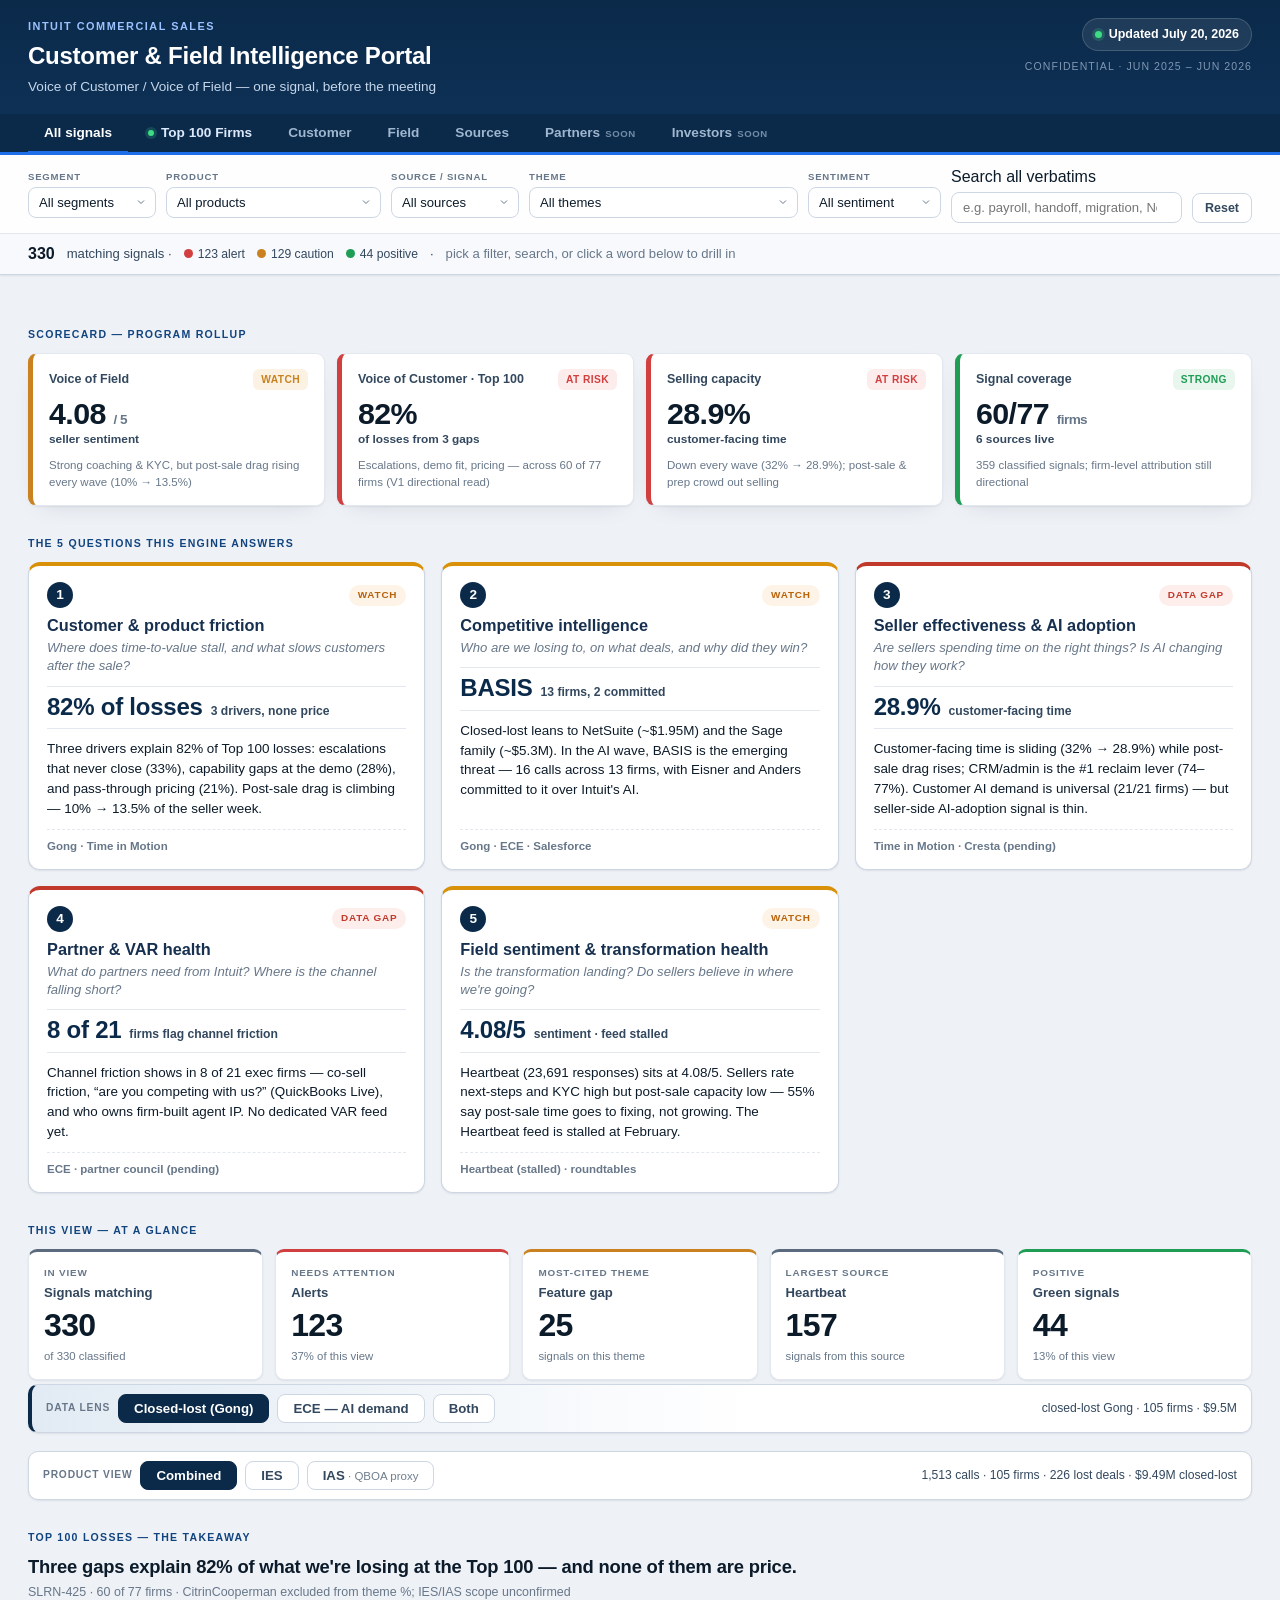
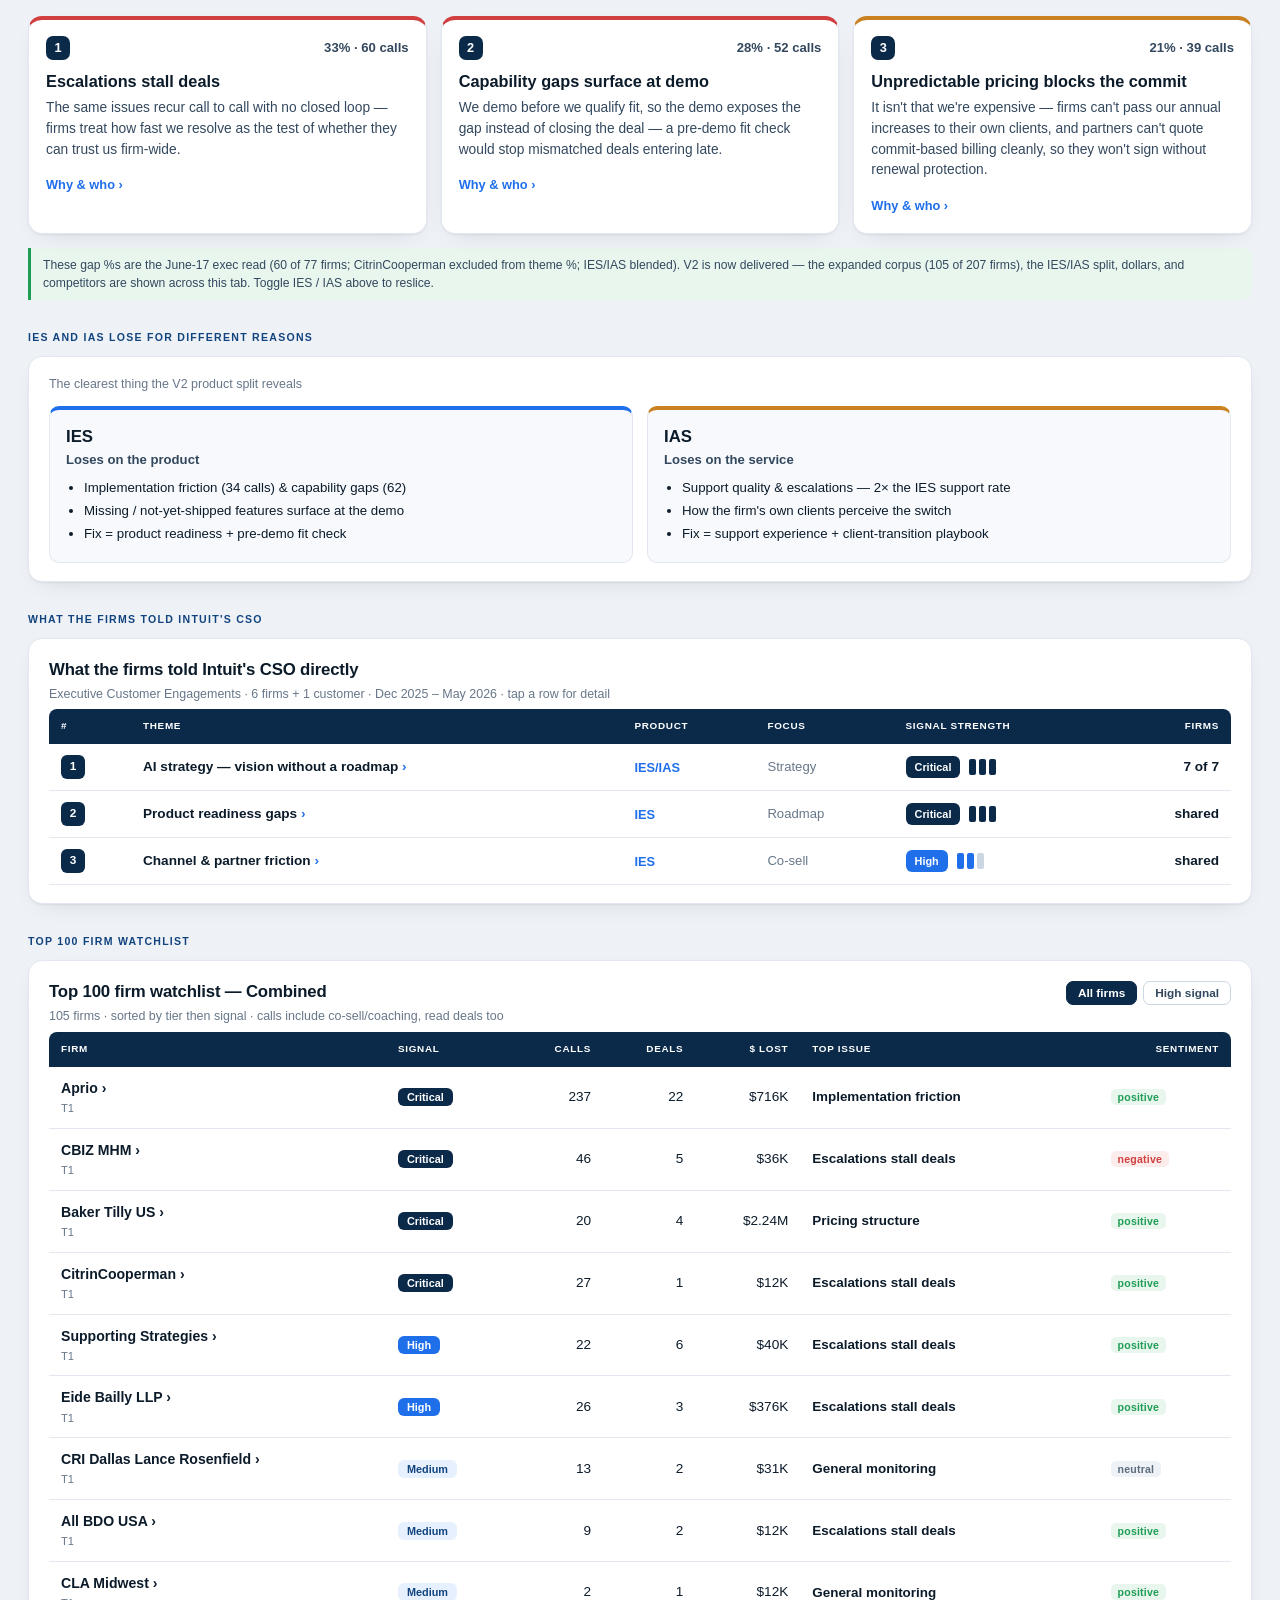
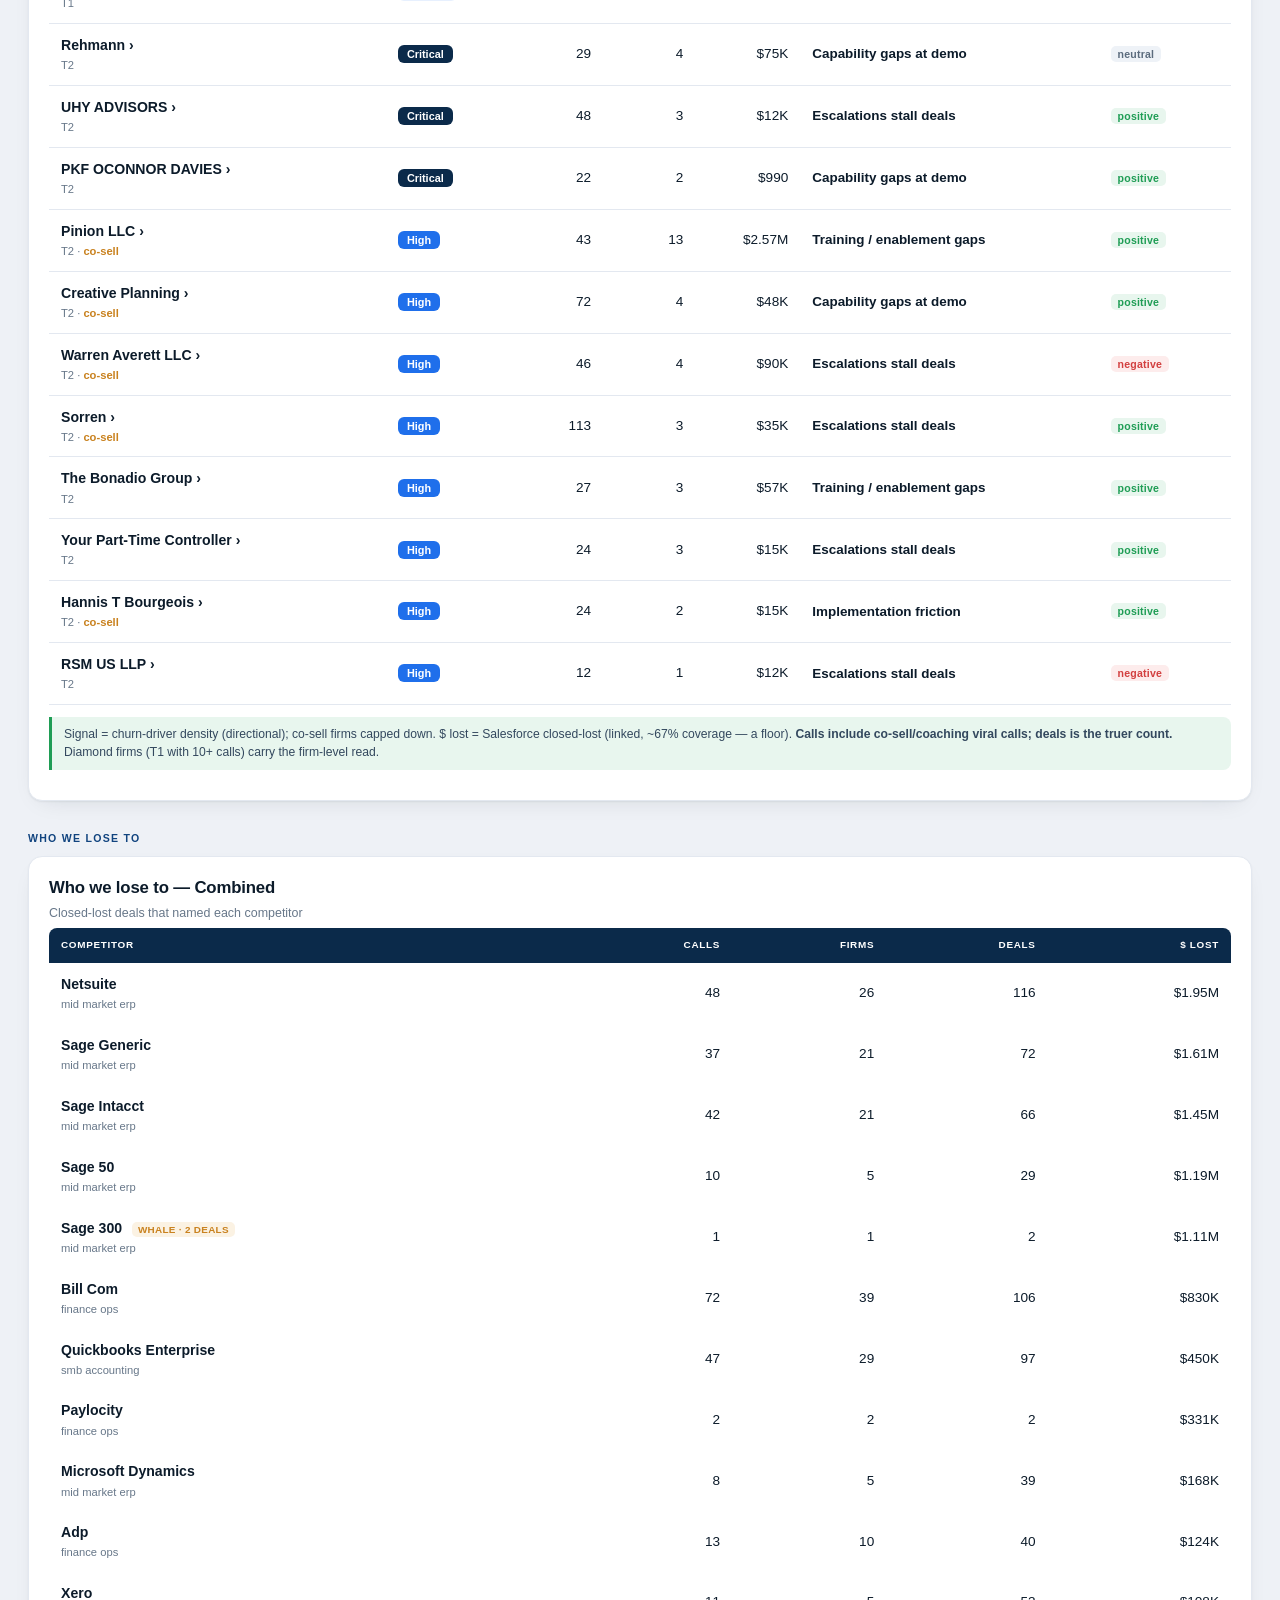
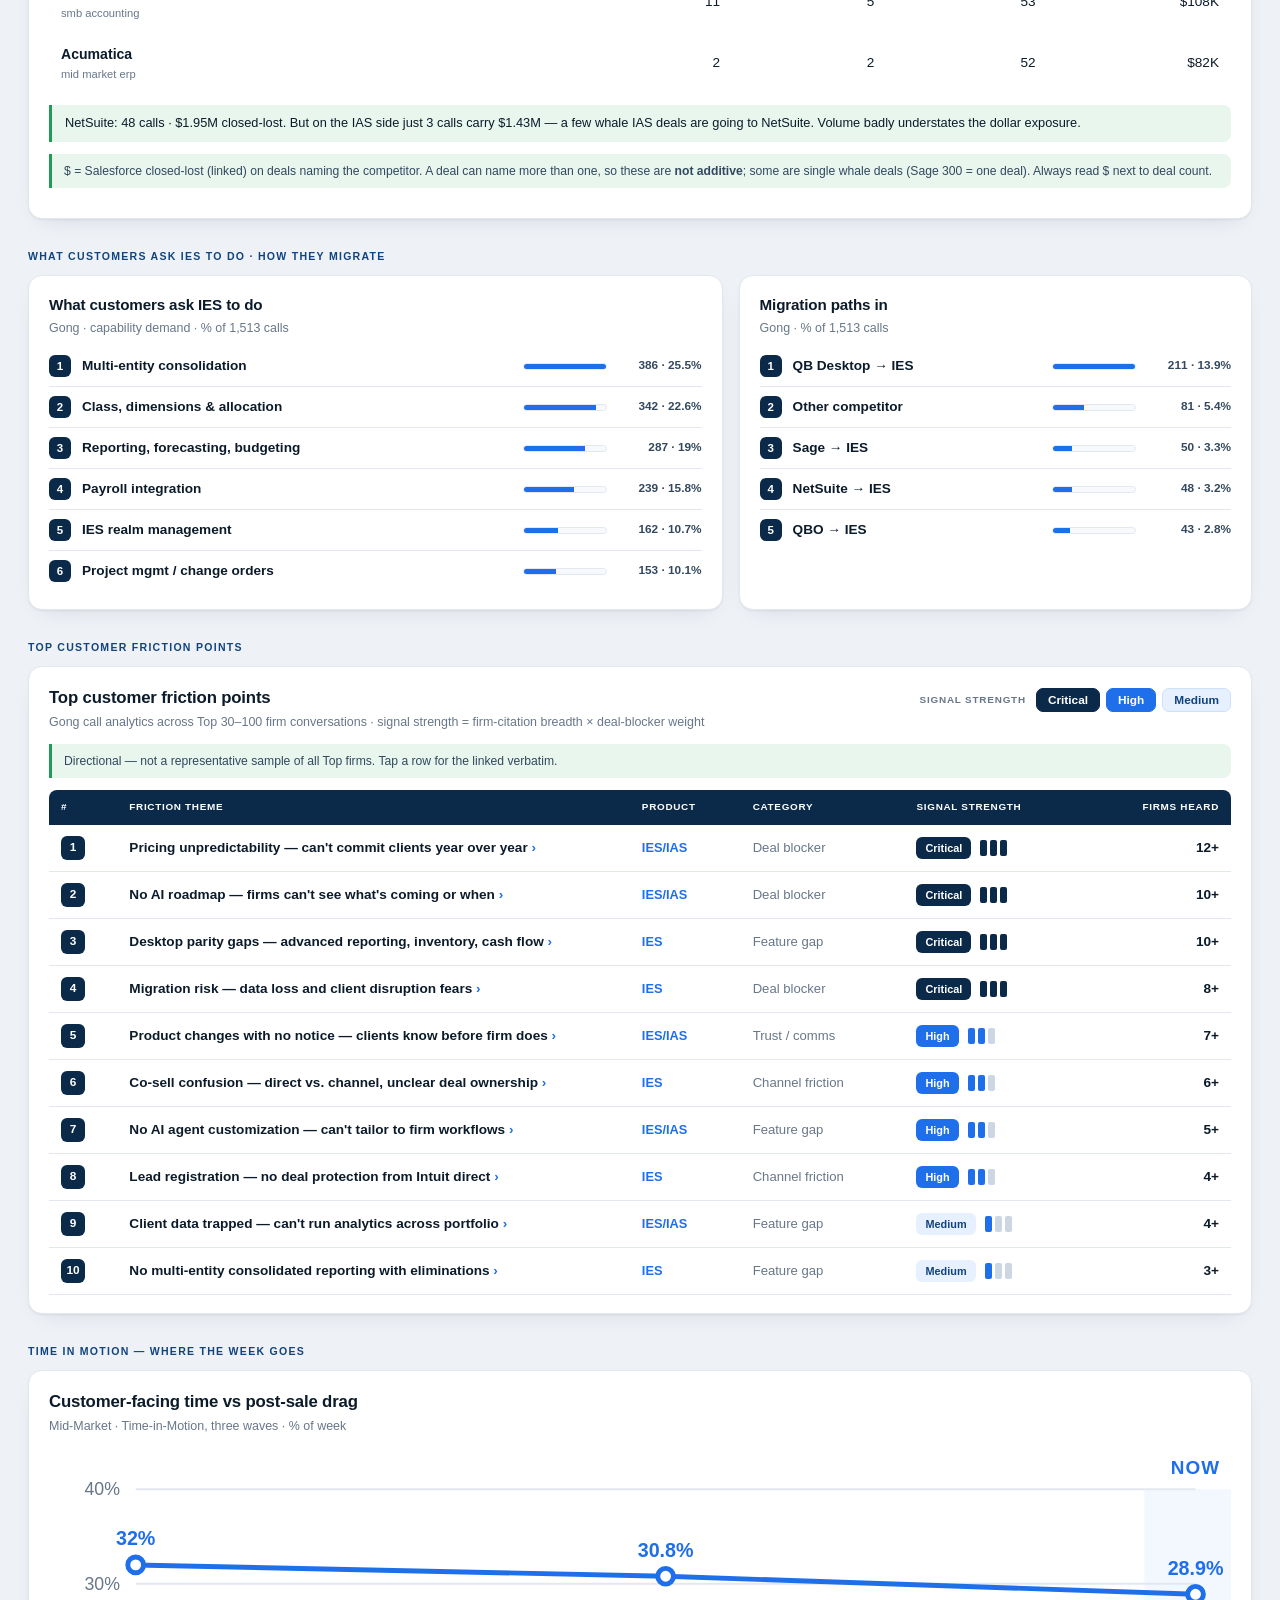
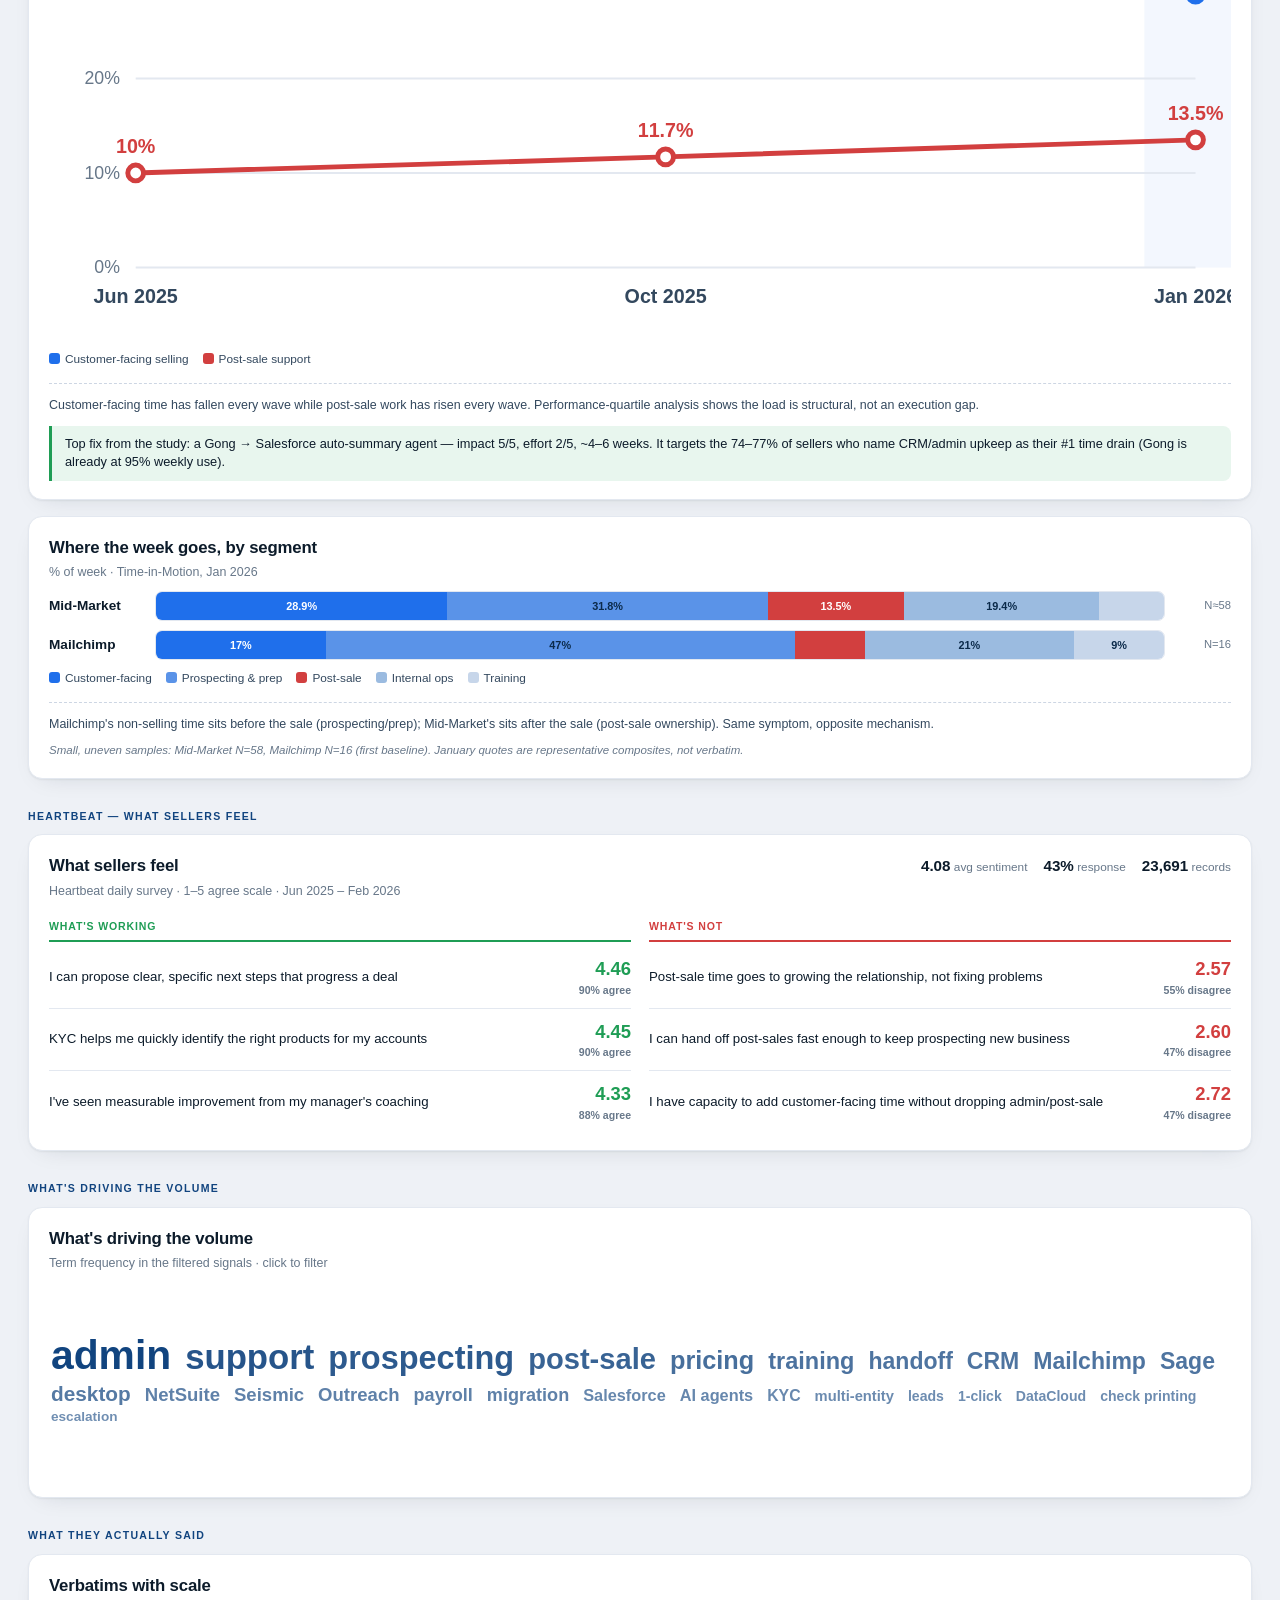
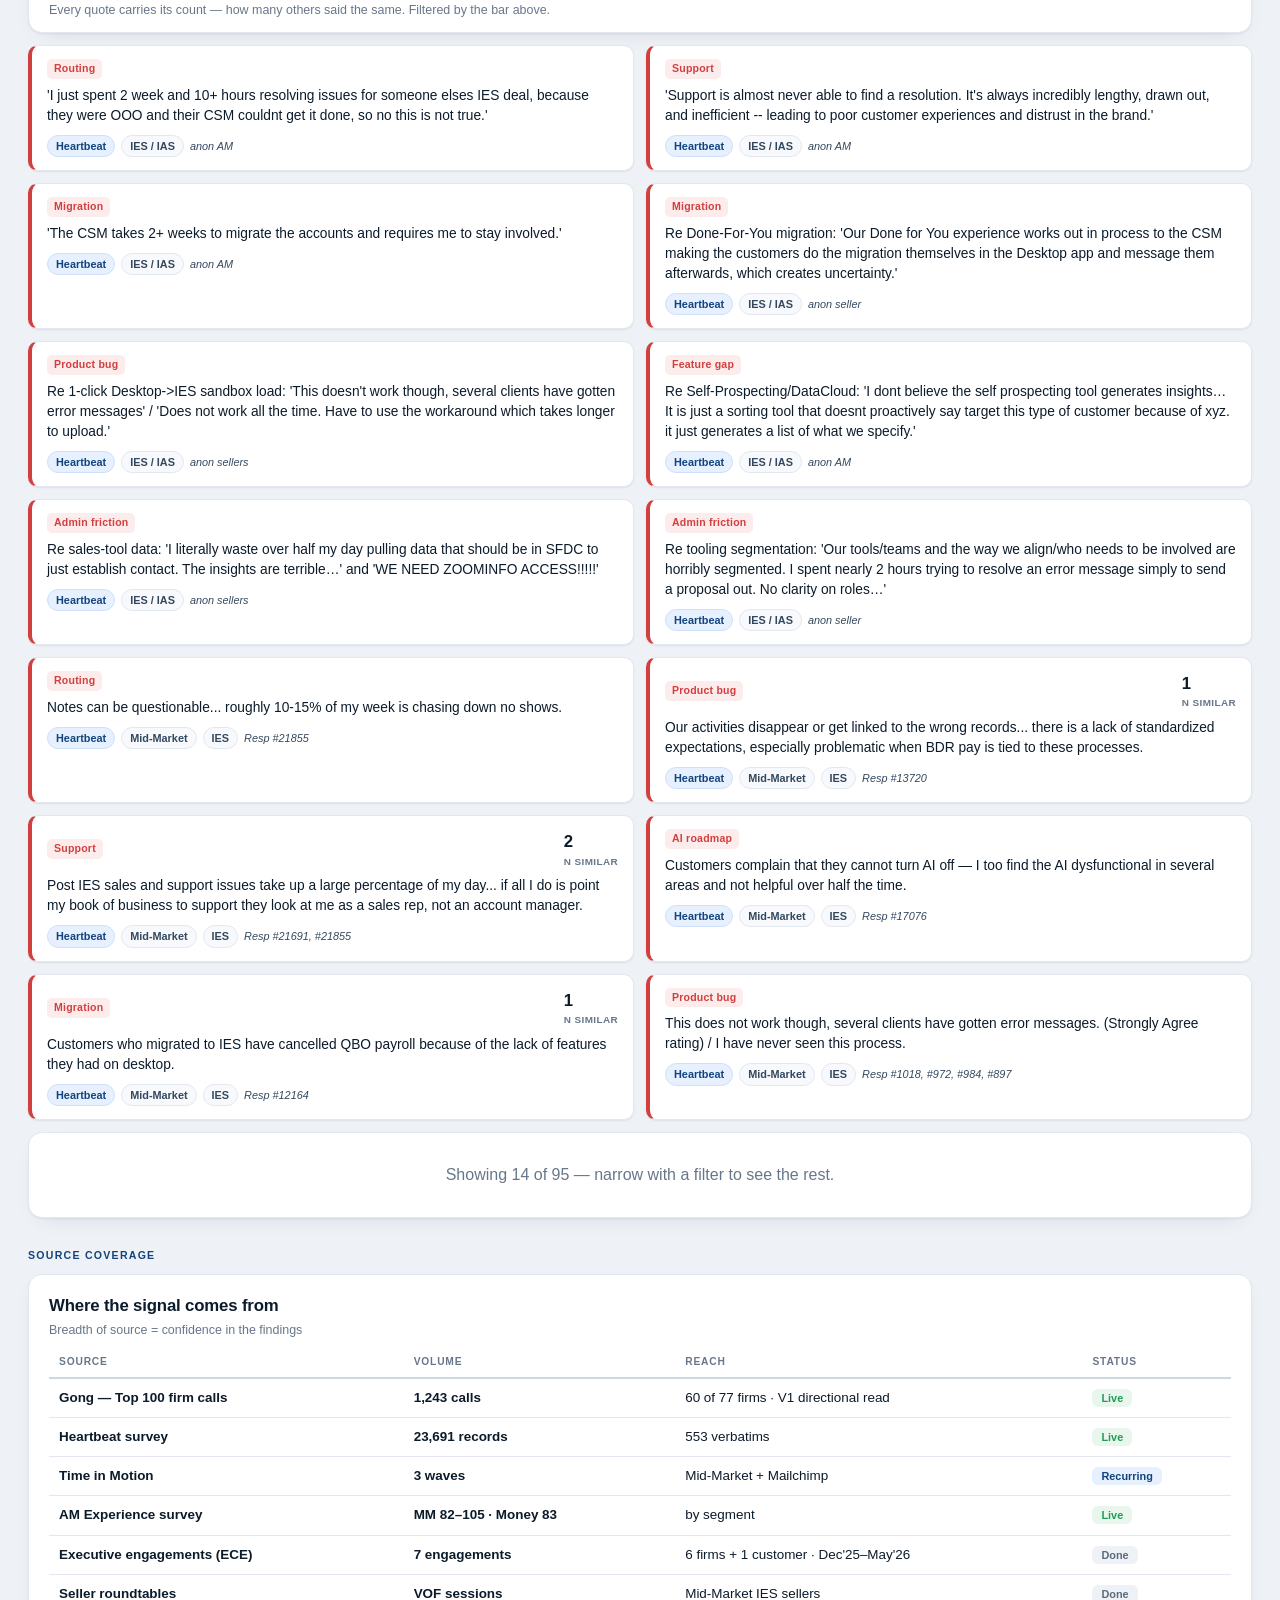
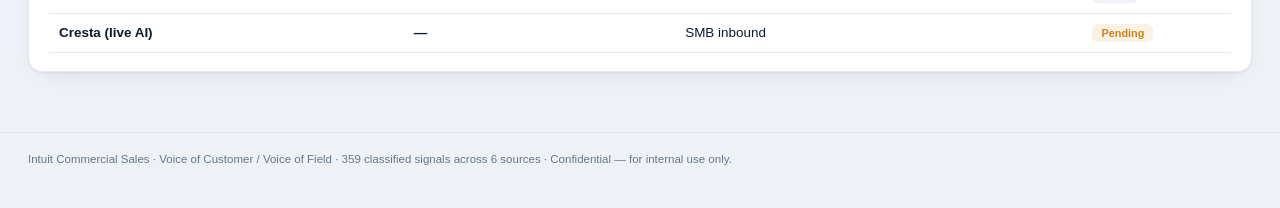
==== commit ee308ea2: "Add Themes overview: the 5 VOC questions answered from our signals On the All signals tab, lead with" ====
--- a/standalone.html
+++ b/standalone.html
@@ -222,6 +222,21 @@
 .srckv span{color:var(--muted);} .srckv b{color:var(--ink);font-weight:700;text-align:right;}
 .srcnote{margin-top:10px;font-size:.76rem;color:var(--muted);line-height:1.4;font-style:italic;}
 .srcfoot{margin-top:18px;font-size:.8rem;color:var(--muted);line-height:1.5;}
+/* Themes overview (5 questions) */
+.themegrid{display:grid;grid-template-columns:repeat(auto-fill,minmax(330px,1fr));gap:16px;}
+.themecard{background:var(--surface);border:1px solid var(--line-strong);border-top:4px solid var(--brand-deep);border-radius:12px;padding:16px 18px 14px;box-shadow:var(--shadow-sm);display:flex;flex-direction:column;}
+.themecard.watch{border-top-color:#d99109;} .themecard.gap{border-top-color:#c0392b;} .themecard.on-track{border-top-color:#16a34a;}
+.themetop{display:flex;align-items:center;justify-content:space-between;margin-bottom:8px;}
+.themenum{width:26px;height:26px;border-radius:50%;background:var(--brand-deep);color:#fff;font-size:.85rem;font-weight:800;display:flex;align-items:center;justify-content:center;}
+.themestat{font-size:.62rem;font-weight:800;letter-spacing:.08em;text-transform:uppercase;padding:3px 9px;border-radius:999px;}
+.themestat.watch{background:#fdf3e7;color:#b8620a;} .themestat.gap{background:#fdeeec;color:#c0392b;} .themestat.on-track{background:#eaf6ee;color:#16a34a;}
+.themename{font-size:1.02rem;font-weight:800;color:var(--navy,#17304f);margin:0 0 4px;line-height:1.15;}
+.themeq{font-size:.82rem;color:var(--muted);font-style:italic;margin:0 0 10px;line-height:1.4;}
+.themeans{display:flex;align-items:baseline;gap:8px;padding:8px 0;border-top:1px solid var(--line);border-bottom:1px solid var(--line);}
+.themebig{font-size:1.5rem;font-weight:800;color:var(--brand-deep);letter-spacing:-.01em;line-height:1;}
+.themebiglab{font-size:.76rem;color:var(--ink-soft);font-weight:600;}
+.themebody{font-size:.84rem;color:var(--ink);line-height:1.48;margin:10px 0;flex:1;}
+.themesrc{font-size:.72rem;color:var(--muted);font-weight:600;border-top:1px dashed var(--line);padding-top:8px;}
 /* IES vs IAS comparison */
 .ivgrid{display:grid;grid-template-columns:1fr 1fr;gap:14px;}
 @media(max-width:760px){.ivgrid{grid-template-columns:1fr;}}
@@ -383,6 +398,11 @@
       <div class="scorecard" id="scorecard"></div>
     </div>
 
+    <div id="themesSec">
+      <div class="section-tag">The 5 questions this engine answers</div>
+      <div class="themegrid" id="themes"></div>
+    </div>
+
     <div class="section-tag">This view — at a glance</div>
     <div class="kpis" id="kpis"></div>
 
@@ -478,7 +498,7 @@
 </footer>
 
 <script>
-window.VOC_DATA = {"meta":{"title":"Customer & Field Intelligence Portal","subtitle":"Intuit Commercial Sales · Voice of Customer / Voice of Field","updated":"2026-07-20","scope":"Jun 2025 – Jun 2026","confidential":true,"n_signals":359,"n_sources":6,"n_docs":33},"filters":{"segment":["Mid-Market","Money","Mailchimp","Accountant","SMB"],"product":[{"k":"IES","data":true},{"k":"IAS / Accountant","data":true},{"k":"QuickBooks Desktop","data":true},{"k":"QB Payroll","data":true},{"k":"Mailchimp","data":true},{"k":"QBO Advanced","data":false},{"k":"QB Payments","data":false},{"k":"Bill Pay","data":false},{"k":"QB Capital","data":false},{"k":"QB Time","data":false}],"source":["Heartbeat","Time in Motion","Gong","ECE","Roundtable","derived/analysis"],"theme":["AI roadmap","AI strategy/roadmap","Admin friction","Admin/CRM time","Capability gap","Channel/partner friction","Churn driver","Collateral scarcity","Competitive (Sage/NetSuite/Acumatica)","Customer time","Discovery","Enablement","Feature gap","Handoff","Implementation friction","Internal mtgs","Manager support","Manual work","Migration","Onboarding","Pitch","Pricing/TCO","Product bug","Product readiness gap","Prospecting","Routing","Sample","Support","Tools","Tools friction","Training","Trust/comms"],"sentiment":["red","amber","green","neutral"]},"kpis":[{"label":"Customer-facing time","seg":"Mid-Market","value":"28.9%","delta":"-1.9 pts","dir":"down","bad":true,"sub":"3-wave decline · 32% Jun → 30.8% Oct → 28.9% Jan","sentiment":"red"},{"label":"Post-sale drag","seg":"Mid-Market","value":"13.5%","delta":"+1.8 pts","dir":"up","bad":true,"sub":"of the week · up from 10% in Jun 2025","sentiment":"red"},{"label":"CRM & admin tax","seg":"Field","value":"74–77%","delta":"","dir":"flat","bad":false,"sub":"name it the #1 way to reclaim selling time","sentiment":"amber"},{"label":"Heartbeat sentiment","seg":"Field","value":"4.08","delta":"","dir":"flat","bad":false,"sub":"avg daily, 1–5 scale · 43% response · n=23,691","sentiment":"neutral"},{"label":"Top-100 calls analyzed","seg":"Customer","value":"1,243","delta":"","dir":"flat","bad":false,"sub":"60 of 77 firms · Gong · rolling 12 mo","sentiment":"neutral"}],"timeseries":{"title":"Customer-facing time vs post-sale drag","sub":"Mid-Market · Time-in-Motion, three waves · % of week","labels":["Jun 2025","Oct 2025","Jan 2026"],"now":"Jan 2026","series":[{"name":"Customer-facing selling","color":"brand","values":[32,30.8,28.9]},{"name":"Post-sale support","color":"red","values":[10,11.7,13.5]}],"note":"Customer-facing time has fallen every wave while post-sale work has risen every wave. Performance-quartile analysis shows the load is structural, not an execution gap.","fix":"Top fix from the study: a Gong → Salesforce auto-summary agent — impact 5/5, effort 2/5, ~4–6 weeks. It targets the 74–77% of sellers who name CRM/admin upkeep as their #1 time drain (Gong is already at 95% weekly use)."},"mix":{"title":"Where the week goes, by segment","sub":"% of week · Time-in-Motion, Jan 2026","cats":["Customer-facing","Prospecting & prep","Post-sale","Internal ops","Training"],"rows":[{"seg":"Mid-Market","n":"N≈58","values":[28.9,31.8,13.5,19.4,6.4]},{"seg":"Mailchimp","n":"N=16","values":[17,47,7,21,9]}],"note":"Mailchimp's non-selling time sits before the sale (prospecting/prep); Mid-Market's sits after the sale (post-sale ownership). Same symptom, opposite mechanism.","caveat":"Small, uneven samples: Mid-Market N=58, Mailchimp N=16 (first baseline). January quotes are representative composites, not verbatim."},"trending":[{"title":"Churn drivers — Top 100 firms","sub":"Gong · SLRN-425 exec summary · % of 212 churn-signal calls (of 1,243 · 60 of 77 firms)","unit":"calls","rows":[{"t":"Escalations stall deals","v":60,"p":"33%","s":"red"},{"t":"Capability gaps surface at demo","v":52,"p":"28%","s":"red"},{"t":"Pricing — structure, not just price","v":39,"p":"21%","s":"amber"}]},{"title":"What customers ask IES to do","sub":"Gong · SLRN-425 capability tags · % of 1,243 calls","unit":"calls","rows":[{"t":"Multi-entity consolidation","v":299,"p":"24.1%","s":"brand"},{"t":"Class, dimensions & allocation","v":288,"p":"23.2%","s":"brand"},{"t":"Reporting, forecasting, budgeting","v":244,"p":"19.6%","s":"brand"},{"t":"Payroll integration","v":216,"p":"17.4%","s":"brand"},{"t":"IES realm management","v":134,"p":"10.8%","s":"brand"}]},{"title":"Migration paths into IES","sub":"Gong · SLRN-425 · % of 1,243 calls","unit":"calls","rows":[{"t":"QuickBooks Desktop → IES","v":167,"p":"13.4%","s":"brand"},{"t":"Sage Intacct → IES","v":43,"p":"3.5%","s":"amber"},{"t":"NetSuite → IES","v":42,"p":"3.4%","s":"amber"},{"t":"QBO → IES","v":38,"p":"3.1%","s":"brand"}]}],"wordcloud":[["payroll",30],["multi-entity",28],["migration",26],["post-sale",25],["handoff",24],["CRM",22],["Salesforce",20],["prospecting",20],["admin",19],["escalation",18],["support",17],["pricing",17],["desktop",16],["AI agents",15],["leads",14],["1-click",13],["DataCloud",12],["Mailchimp",12],["training",13],["NetSuite",11],["Seismic",10],["check printing",9],["Outreach",9],["Sage",9],["KYC",8]],"coverage":[{"src":"Gong — Top 100 firm calls","vol":"1,243 calls","reach":"60 of 77 firms · V1 directional read","status":"Live"},{"src":"Heartbeat survey","vol":"23,691 records","reach":"553 verbatims","status":"Live"},{"src":"Time in Motion","vol":"3 waves","reach":"Mid-Market + Mailchimp","status":"Recurring"},{"src":"AM Experience survey","vol":"MM 82–105 · Money 83","reach":"by segment","status":"Live"},{"src":"Executive engagements (ECE)","vol":"7 engagements","reach":"6 firms + 1 customer · Dec'25–May'26","status":"Done"},{"src":"Seller roundtables","vol":"VOF sessions","reach":"Mid-Market IES sellers","status":"Done"},{"src":"Cresta (live AI)","vol":"—","reach":"SMB inbound","status":"Pending"}],"signals":[{"id":0,"type":"ranking","text":"Q01 post-sale handoff: 'When I close a deal, the handoff to the post-sale team is clear enough that I don't get pulled back in.' Strongest cross-signal finding across 4 sources; low score = post-sale reabsorption eroding selling capacity at scale.","theme":"Routing","sentiment":"red","count":"10–15% of one AM's week chasing no-shows","who":"Resp #21855 / #18383","src":"Heartbeat","seg":"cross","prod":"unknown","period":"Jun 2025–Feb 2026 (underlying data); doc dated Jun 2026","commentary":false},{"id":1,"type":"stat","text":"TIM post-sale ownership growing 10% -> 13.5% across three waves; customer prep doubled 3.7% -> 7.0%.","theme":"Admin friction","sentiment":"amber","count":"10%→13.5%; 3.7%→7.0%","who":"TIM study","src":"Heartbeat","seg":"cross","prod":"unknown","period":"Jun 2025–Feb 2026 (underlying data); doc dated Jun 2026","commentary":false},{"id":2,"type":"stat","text":"74–77% of sellers name CRM/admin upkeep as their #1 streamlining opportunity across three TIM waves; basis for Q03 'post-call SFDC update <10 min' and the Gong->SFDC auto-summary agent business case.","theme":"Admin friction","sentiment":"red","count":"74–77%","who":"TIM / Resp #17568, #16593","src":"Heartbeat","seg":"cross","prod":"unknown","period":"Jun 2025–Feb 2026 (underlying data); doc dated Jun 2026","commentary":false},{"id":3,"type":"ranking","text":"Q04 prospecting data quality is the most recurring tool-related friction: DataCloud/Self-Prospecting is a sorting tool with no proactive targeting logic; lead data riddled with wrong contacts, duplicates, ex-employees since Q1 FY24.","theme":"Feature gap","sentiment":"red","count":"","who":"Resp #21431, #13352, #5530, #12993","src":"Heartbeat","seg":"cross","prod":"unknown","period":"Jun 2025–Feb 2026 (underlying data); doc dated Jun 2026","commentary":false},{"id":4,"type":"ranking","text":"Q05 'OneGuide' gap — a single source of truth for IES product capability was the #1 structural ask from the May 29 Roundtable; no authoritative answer to 'can IES do X?'; Seismic returns cluttered/outdated results.","theme":"Support","sentiment":"red","count":"","who":"Resp #18612, #16394, #3106, #2967","src":"Heartbeat","seg":"cross","prod":"unknown","period":"Jun 2025–Feb 2026 (underlying data); doc dated Jun 2026","commentary":false},{"id":5,"type":"ranking","text":"Q06 BDR–AM handoff is a named revenue leak in 3 sources; BDR-AM campaign misalignment: 'Lots of different plays going on that feel surface level.'","theme":"Routing","sentiment":"red","count":"","who":"Resp #21855, #6882, #18383","src":"Heartbeat","seg":"cross","prod":"unknown","period":"Jun 2025–Feb 2026 (underlying data); doc dated Jun 2026","commentary":false},{"id":6,"type":"stat","text":"Q07 AI tools: Heartbeat shows Gong at 95% weekly use and high favorability, but uneven adoption (some never used the Cresta checklist); Cresta is in a June 2026 renewal decision. Only question collecting free text on ALL responses.","theme":"AI roadmap","sentiment":"amber","count":"Gong 95% weekly use","who":"Resp #15048, #683, #8786","src":"Heartbeat","seg":"cross","prod":"unknown","period":"Jun 2025–Feb 2026 (underlying data); doc dated Jun 2026","commentary":false},{"id":7,"type":"ranking","text":"Q08 Desktop-to-IES migration is the highest-signal growth motion AND the most under-enabled; better Desktop training 'would have led to the team hitting the ground faster with IES'; T30/T100 Gong cite migration risk as a named deal blocker and failed 1-click data loads.","theme":"Migration","sentiment":"red","count":"","who":"Resp #9906, #9857, #1018","src":"Heartbeat","seg":"cross","prod":"unknown","period":"Jun 2025–Feb 2026 (underlying data); doc dated Jun 2026","commentary":false},{"id":8,"type":"ranking","text":"Q09 Marketing-Sales alignment failure is a cross-signal theme with direct CX consequences; lead quality issues since Q1 FY24 (wrong contacts, duplicates, multiple calls to same business); described as the most structurally broken team boundary in the org.","theme":"Routing","sentiment":"red","count":"calling 3,500 accounts without a mass-email tool","who":"Resp #21431, #18612, #19366, #18580","src":"Heartbeat","seg":"cross","prod":"unknown","period":"Jun 2025–Feb 2026 (underlying data); doc dated Jun 2026","commentary":false},{"id":9,"type":"stat","text":"Q10 VOC meta-question measures whether the program itself is working; seller asked directly 'What concrete actions will be taken with the information gathered from this survey?'; Town Hall response rate ~3%. Track monthly as program-health metric.","theme":"Trust/comms","sentiment":"amber","count":"Town Hall ~3% response rate","who":"Resp #17195, #7476, #14402, #22531","src":"Heartbeat","seg":"cross","prod":"unknown","period":"Jun 2025–Feb 2026 (underlying data); doc dated Jun 2026","commentary":false},{"id":10,"type":"stat","text":"Underlying Heartbeat dataset cited as n=23,691 responses across ~150 questions with 553 free-text verbatims (Jun 2025–Feb 2026); BDR/AM behavioral patterns, tool confidence ratings, coaching quality.","theme":"Trust/comms","sentiment":"neutral","count":"n=23,691; 150 questions; 553 verbatims","who":"Heartbeat Survey","src":"Heartbeat","seg":"cross","prod":"unknown","period":"Jun 2025–Feb 2026 (underlying data); doc dated Jun 2026","commentary":false},{"id":11,"type":"stat","text":"Overall Heartbeat response rate across all categories.","theme":"Trust/comms","sentiment":"amber","count":"43.0% (6,278 of 14,613)","who":"Heartbeat","src":"Heartbeat","seg":"cross","prod":"unknown","period":"Dec 2025–Apr 2026","commentary":false},{"id":12,"type":"stat","text":"Tools & Technology category — highest volume by far.","theme":"Product bug","sentiment":"amber","count":"Responded 2,381 / Did Not Respond 3,239 / total 5,620 = 42.4% response rate","who":"Heartbeat","src":"Heartbeat","seg":"cross","prod":"unknown","period":"Dec 2025–Apr 2026","commentary":false},{"id":13,"type":"stat","text":"Enablement category.","theme":"Support","sentiment":"amber","count":"Responded 1,082 / 1,502 / total 2,584 = 41.9%","who":"Heartbeat","src":"Heartbeat","seg":"cross","prod":"unknown","period":"Dec 2025–Apr 2026","commentary":false},{"id":14,"type":"stat","text":"Culture category — highest response rate.","theme":"Trust/comms","sentiment":"green","count":"Responded 1,068 / 1,224 / total 2,292 = 46.6%","who":"Heartbeat","src":"Heartbeat","seg":"cross","prod":"unknown","period":"Dec 2025–Apr 2026","commentary":false},{"id":15,"type":"stat","text":"Sales Process category — lowest response rate.","theme":"Admin friction","sentiment":"amber","count":"Responded 700 / 1,002 / total 1,702 = 41.1%","who":"Heartbeat","src":"Heartbeat","seg":"cross","prod":"unknown","period":"Dec 2025–Apr 2026","commentary":false},{"id":16,"type":"stat","text":"Seller Time category.","theme":"Admin friction","sentiment":"amber","count":"Responded 366 / 507 / total 873 = 41.9%","who":"Heartbeat","src":"Heartbeat","seg":"cross","prod":"unknown","period":"Dec 2025–Apr 2026","commentary":false},{"id":17,"type":"stat","text":"Marketing category.","theme":"Routing","sentiment":"amber","count":"Responded 303 / 385 / total 688 = 44.0%","who":"Heartbeat","src":"Heartbeat","seg":"cross","prod":"unknown","period":"Dec 2025–Apr 2026","commentary":false},{"id":18,"type":"stat","text":"Communication category.","theme":"Trust/comms","sentiment":"green","count":"Responded 243 / 291 / total 534 = 45.5%","who":"Heartbeat","src":"Heartbeat","seg":"cross","prod":"unknown","period":"Dec 2025–Apr 2026","commentary":false},{"id":19,"type":"stat","text":"Uncategorized/blank category bucket.","theme":"Support","sentiment":"neutral","count":"Responded 135 / 185 / total 320 = 42.2%","who":"Heartbeat","src":"Heartbeat","seg":"cross","prod":"unknown","period":"Dec 2025–Apr 2026","commentary":false},{"id":20,"type":"stat","text":"Daily average Response Value (AVG), Likert 1-5 scale, across 142 days.","theme":"Trust/comms","sentiment":"green","count":"mean 4.08, median 4.10, n=142 days","who":"Heartbeat","src":"Heartbeat","seg":"cross","prod":"unknown","period":"Dec 4 2025–Apr 25 2026","commentary":false},{"id":21,"type":"stat","text":"Lowest daily average score in the series.","theme":"Admin friction","sentiment":"amber","count":"3.021","who":"Heartbeat","src":"Heartbeat","seg":"cross","prod":"unknown","period":"Dec 4 2025–Apr 25 2026","commentary":false},{"id":22,"type":"stat","text":"Highest daily average score in the series.","theme":"Trust/comms","sentiment":"green","count":"5.0","who":"Heartbeat","src":"Heartbeat","seg":"cross","prod":"unknown","period":"Dec 4 2025–Apr 25 2026","commentary":false},{"id":23,"type":"theme","text":"Scores soften in March–April (recurring 3.0–3.7 days, e.g. 3/12=3.02, 3/18=3.02, 3/20=3.10, 4/3=3.23, 4/6=3.33) versus a stronger Dec–Jan band (many 4.5–4.9 days).","theme":"Trust/comms","sentiment":"amber","count":"Q4-cal dip vs Dec/Jan high","who":"Heartbeat","src":"Heartbeat","seg":"cross","prod":"unknown","period":"Dec 4 2025–Apr 25 2026","commentary":false},{"id":24,"type":"stat","text":"Data gap: no row for 3/24/26 (series jumps 3/23 to 3/25).","theme":"Product bug","sentiment":"neutral","count":"1 missing day","who":"Heartbeat","src":"Heartbeat","seg":"cross","prod":"unknown","period":"Dec 4 2025–Apr 25 2026","commentary":false},{"id":25,"type":"stat","text":"Lowest-scoring question: 'The time I spend on customers after the sale is focused on growing the relationship rather than fixing implementation problems.' SA5/A8/Neu9/D15/SD12.","theme":"Admin friction","sentiment":"red","count":"score 2.57; 55% disagree, 27% agree; n=49","who":"Heartbeat","src":"Heartbeat","seg":"cross","prod":"both","period":"Dec 2025–Apr 2026","commentary":false},{"id":26,"type":"stat","text":"'I am able to transition post-sales responsibilities to support teams quickly enough that it does not interfere with my ability to prospect or pursue new business.' SA4/A6/Neu18/D15/SD10.","theme":"Routing","sentiment":"red","count":"score 2.60; 47% disagree, 19% agree; n=53","who":"Heartbeat","src":"Heartbeat","seg":"cross","prod":"both","period":"Dec 2025–Apr 2026","commentary":false},{"id":27,"type":"stat","text":"'I have the capacity to increase my current level of customer-facing time without needing to remove any of my existing administrative or post-sales tasks.' SA5/A8/Neu15/D17/SD8.","theme":"Admin friction","sentiment":"red","count":"score 2.72; 47% disagree, 25% agree; n=53","who":"Heartbeat","src":"Heartbeat","seg":"cross","prod":"both","period":"Dec 2025–Apr 2026","commentary":false},{"id":28,"type":"stat","text":"'The transition from closing to onboarding was managed by our internal systems and support teams efficiently enough that it required minimal manual intervention.' SA6/A5/Neu18/D17/SD5.","theme":"Routing","sentiment":"red","count":"score 2.80; 43% disagree; n=51","who":"Heartbeat","src":"Heartbeat","seg":"cross","prod":"both","period":"Dec 2025–Apr 2026","commentary":false},{"id":29,"type":"stat","text":"'I feel confident in my ability to guide a customer through the 1-click process of loading their QuickBooks Desktop data into the IES sandbox.' SA7/A9/Neu12/D16/SD5.","theme":"Migration","sentiment":"red","count":"score 2.94; 43% disagree; n=49","who":"Heartbeat","src":"Heartbeat","seg":"cross","prod":"both","period":"Dec 2025–Apr 2026","commentary":false},{"id":30,"type":"stat","text":"'I use Salesforce as my primary tool for emailing and sharing collateral with customers.' SA6/A6/Neu16/D17/SD3 — sellers rely on Outlook/Outreach/Seismic instead.","theme":"Admin friction","sentiment":"amber","count":"score 2.90; 42% disagree; n=48","who":"Heartbeat","src":"Heartbeat","seg":"cross","prod":"both","period":"Dec 2025–Apr 2026","commentary":false},{"id":31,"type":"stat","text":"'I am aware of the new Lighthouse Sales Referral Program and how it differs from other referral programs.' low awareness/comms gap.","theme":"Trust/comms","sentiment":"amber","count":"score 3.07; 38% disagree; n=55","who":"Heartbeat","src":"Heartbeat","seg":"cross","prod":"both","period":"Dec 2025–Apr 2026","commentary":false},{"id":32,"type":"stat","text":"'Using Seller Co-Pilot to pull reports and prepare for meetings has significantly reduced administrative time.' low confidence / low adoption.","theme":"AI roadmap","sentiment":"amber","count":"score 3.12; 38% disagree, 33% agree; n=42","who":"Heartbeat","src":"Heartbeat","seg":"cross","prod":"both","period":"Dec 2025–Apr 2026","commentary":false},{"id":33,"type":"stat","text":"Outreach revamp question 'The new changes to Outreach ... has enabled me to drive better sales outcomes' has the largest substantive n: SA36/A87/Neu109/D16/SD7 — heavily neutral (Neutral=109, 43%).","theme":"Product bug","sentiment":"amber","count":"n=255; 48% agree, 9% disagree, 43% neutral","who":"Heartbeat","src":"Heartbeat","seg":"cross","prod":"both","period":"Dec 2025–Apr 2026","commentary":false},{"id":34,"type":"stat","text":"Top positive — 'I am confident in my ability to propose clear, specific next steps that successfully progress a deal.' SA33/A20/Neu6/D0/SD0.","theme":"Support","sentiment":"green","count":"score 4.46; 90% agree, 0% disagree; n=59","who":"Heartbeat","src":"Heartbeat","seg":"cross","prod":"both","period":"Dec 2025–Apr 2026","commentary":false},{"id":35,"type":"stat","text":"Top positive — 'Know Your Customer (KYC) enables me to quickly identify the right products for my accounts.' SA29/A17/Neu4/D1/SD0.","theme":"Support","sentiment":"green","count":"score 4.45; 90% agree; n=51","who":"Heartbeat","src":"Heartbeat","seg":"cross","prod":"both","period":"Dec 2025–Apr 2026","commentary":false},{"id":36,"type":"stat","text":"Top positive — 'I have seen a measurable improvement in my skills as a result of my manager's coaching.' SA28/A22/Neu5/D2/SD0.","theme":"Support","sentiment":"green","count":"score 4.33; 88% agree; n=57","who":"Heartbeat","src":"Heartbeat","seg":"cross","prod":"both","period":"Dec 2025–Apr 2026","commentary":false},{"id":37,"type":"stat","text":"TestBox positives: 'Using a TestBox demo environment helps me effectively address prospect objections' (score 4.29, 80% agree, n=51) and confidence leading strategic IES expansion conversations (score 4.37, 87% agree, n=46).","theme":"Feature gap","sentiment":"green","count":"scores 4.29 / 4.37","who":"Heartbeat","src":"Heartbeat","seg":"cross","prod":"both","period":"Dec 2025–Apr 2026","commentary":false},{"id":38,"type":"stat","text":"Two greeting prompts dominate response volume and inflate the positive tail: 'Have a great weekend!' (SA566/A141/Neu83/D10/SD7, n=807) and 'Happy Holidays' (n=164).","theme":"Trust/comms","sentiment":"neutral","count":"n=807 and n=164","who":"Heartbeat","src":"Heartbeat","seg":"cross","prod":"both","period":"Dec 2025–Apr 2026","commentary":false},{"id":39,"type":"verbatim","text":"'I just spent 2 week and 10+ hours resolving issues for someone elses IES deal, because they were OOO and their CSM couldnt get it done, so no this is not true.'","theme":"Routing","sentiment":"red","count":"10+ hours / 2 weeks","who":"anon AM","src":"Heartbeat","seg":"cross","prod":"both","period":"Dec 2025–Apr 2026","commentary":false},{"id":40,"type":"verbatim","text":"'Support is almost never able to find a resolution. It's always incredibly lengthy, drawn out, and inefficient -- leading to poor customer experiences and distrust in the brand.'","theme":"Support","sentiment":"red","count":"","who":"anon AM","src":"Heartbeat","seg":"cross","prod":"both","period":"Dec 2025–Apr 2026","commentary":false},{"id":41,"type":"verbatim","text":"'The CSM takes 2+ weeks to migrate the accounts and requires me to stay involved.'","theme":"Migration","sentiment":"red","count":"2+ weeks","who":"anon AM","src":"Heartbeat","seg":"cross","prod":"both","period":"Dec 2025–Apr 2026","commentary":false},{"id":42,"type":"verbatim","text":"Re Done-For-You migration: 'Our Done for You experience works out in process to the CSM making the customers do the migration themselves in the Desktop app and message them afterwards, which creates uncertainty.'","theme":"Migration","sentiment":"red","count":"","who":"anon seller","src":"Heartbeat","seg":"cross","prod":"both","period":"Dec 2025–Apr 2026","commentary":false},{"id":43,"type":"verbatim","text":"Re 1-click Desktop->IES sandbox load: 'This doesn't work though, several clients have gotten error messages' / 'Does not work all the time. Have to use the workaround which takes longer to upload.'","theme":"Product bug","sentiment":"red","count":"","who":"anon sellers","src":"Heartbeat","seg":"cross","prod":"both","period":"Dec 2025–Apr 2026","commentary":false},{"id":44,"type":"verbatim","text":"Re Self-Prospecting/DataCloud: 'I dont believe the self prospecting tool generates insights… It is just a sorting tool that doesnt proactively say target this type of customer because of xyz. it just generates a list of what we specify.'","theme":"Feature gap","sentiment":"red","count":"","who":"anon AM","src":"Heartbeat","seg":"cross","prod":"both","period":"Dec 2025–Apr 2026","commentary":false},{"id":45,"type":"verbatim","text":"Re sales-tool data: 'I literally waste over half my day pulling data that should be in SFDC to just establish contact. The insights are terrible…' and 'WE NEED ZOOMINFO ACCESS!!!!!'","theme":"Admin friction","sentiment":"red","count":"~half a day","who":"anon sellers","src":"Heartbeat","seg":"cross","prod":"both","period":"Dec 2025–Apr 2026","commentary":false},{"id":46,"type":"verbatim","text":"Re tooling segmentation: 'Our tools/teams and the way we align/who needs to be involved are horribly segmented. I spent nearly 2 hours trying to resolve an error message simply to send a proposal out. No clarity on roles…'","theme":"Admin friction","sentiment":"red","count":"~2 hours","who":"anon seller","src":"Heartbeat","seg":"cross","prod":"both","period":"Dec 2025–Apr 2026","commentary":false},{"id":47,"type":"verbatim","text":"Re competitor battlecards: 'Where are these battlecards?' / 'never seen a battle card for a competitor before' / 'battle cards in seismic but they do not always appear to be up to date.'","theme":"Support","sentiment":"amber","count":"","who":"anon sellers","src":"Heartbeat","seg":"cross","prod":"both","period":"Dec 2025–Apr 2026","commentary":false},{"id":48,"type":"verbatim","text":"Re Outreach: 'It tracks opt-outs well, but phone number updates won't save 90% of the time' and 'Many sequences and resources are still not available to everyone in Outreach- we also have been told to dial from Orum moving forward.'","theme":"Product bug","sentiment":"amber","count":"fails 90% of the time","who":"anon sellers","src":"Heartbeat","seg":"cross","prod":"both","period":"Dec 2025–Apr 2026","commentary":false},{"id":49,"type":"theme","text":"AI tools widely indispensable; most-named in free text: Gemini (18 mentions), Notebook LM/LLM (13), Gong (11), GenStudio/GenAI (6), KYC (6), Help Desk Gem (4), Orum (3); ChatGPT, ZoomInfo, anthropic/Claude each 1.","theme":"AI roadmap","sentiment":"green","count":"Gemini 18, Notebook 13, Gong 11","who":"Heartbeat free text","src":"Heartbeat","seg":"cross","prod":"both","period":"Dec 2025–Apr 2026","commentary":false},{"id":50,"type":"verbatim","text":"'gen studio w/ anthropic.claude-3.5-sonnet-20241022-v2-0. This model is least likely to add made up information into my call note summaries.'","theme":"AI roadmap","sentiment":"green","count":"","who":"anon seller","src":"Heartbeat","seg":"cross","prod":"both","period":"Dec 2025–Apr 2026","commentary":false},{"id":51,"type":"verbatim","text":"Coaching positive: 'my manager has been instrumental in the improvement of my skills… I would not be in the position I am now without her dedicated coaching.' / 'my coach has provided me with actionable tips.' / 'My manager is the best coach I've ever had.'","theme":"Support","sentiment":"green","count":"","who":"anon sellers (managers named)","src":"Heartbeat","seg":"cross","prod":"both","period":"Dec 2025–Apr 2026","commentary":false},{"id":52,"type":"verbatim","text":"Coaching negative: 'I get commentary, not coaching. I don't get the sense that one of my calls has been watched from start to finish.'","theme":"Support","sentiment":"amber","count":"","who":"anon seller","src":"Heartbeat","seg":"cross","prod":"both","period":"Dec 2025–Apr 2026","commentary":false},{"id":53,"type":"theme","text":"Survey fatigue / VOC-loop skepticism: 'have gotten this same survey 4 days in a row', 'Yes please, we do not need these daily', 'I would participate more if the questions would influence positive change' — balanced by 'I have seen changes' / 'I think it is impactful.'","theme":"Trust/comms","sentiment":"amber","count":"","who":"anon sellers","src":"Heartbeat","seg":"cross","prod":"both","period":"Dec 2025–Apr 2026","commentary":false},{"id":54,"type":"theme","text":"Comms-channel preference: repeated requests to move the weekly mid-market newsletter and support updates from Slack to email ('Things get lost in slack', 'Please send the newsletter through email').","theme":"Trust/comms","sentiment":"amber","count":"","who":"anon sellers","src":"Heartbeat","seg":"cross","prod":"both","period":"Dec 2025–Apr 2026","commentary":false},{"id":55,"type":"theme","text":"Awareness gaps on programs/features: 'no idea what this is' (Lighthouse Referral), 'IDK what that is' (IES Switcher), 'have not heard of 23.0 vs 24.0', 'dont know what seller co-pilot is', 'not aware of this tool' (Mid Market Sales Help Desk Gem).","theme":"Trust/comms","sentiment":"amber","count":"","who":"anon sellers","src":"Heartbeat","seg":"cross","prod":"both","period":"Dec 2025–Apr 2026","commentary":false},{"id":56,"type":"verbatim","text":"Capacity/role-design signal: 'the ROI on having an admin type roll who is responsible for the appointment setting and prospecting and basic admin is far greater than having someone at a KAM level doing these tasks.'","theme":"Admin friction","sentiment":"amber","count":"","who":"anon KAM","src":"Heartbeat","seg":"cross","prod":"both","period":"Dec 2025–Apr 2026","commentary":false},{"id":57,"type":"stat","text":"23,691 total survey records; verbatim counts reflect substantive free-text responses only (noise/test excluded). Topic 1 handoffs = 9 verbatims, Topic 2 IES friction = 30 substantive IES-specific verbatims, Topic 3 prospecting = 20 with direct prospecting signal from 79 total pulled.","theme":"Prospecting","sentiment":"neutral","count":"23,691 records; 9 / 30 / 20 verbatims","who":"Heartbeat dataset","src":"Heartbeat","seg":"MM","prod":"IES","period":"Jun 2025–Feb 2026","commentary":false},{"id":58,"type":"theme","text":"No verbatim in the dataset praises the handoff process. Every comment that touches it identifies a problem. Two failure modes: upstream (BDR->AM) and downstream (AM->support).","theme":"Routing","sentiment":"red","count":"9 verbatims","who":"Heartbeat sellers","src":"Heartbeat","seg":"MM","prod":"IES","period":"Jun 2025–Feb 2026","commentary":false},{"id":59,"type":"verbatim","text":"Notes can be questionable... roughly 10-15% of my week is chasing down no shows.","theme":"Routing","sentiment":"red","count":"1; AM est. 10-15% weekly time lost","who":"Resp #21855","src":"Heartbeat","seg":"MM","prod":"IES","period":"Jun 2025–Feb 2026","commentary":false},{"id":60,"type":"verbatim","text":"There should be flexibility for BDRs that are more tenured/experienced.","theme":"Admin friction","sentiment":"amber","count":"1","who":"Resp #18383","src":"Heartbeat","seg":"MM","prod":"IES","period":"Jun 2025–Feb 2026","commentary":false},{"id":61,"type":"verbatim","text":"BDR and AM campaigns feel misaligned. Lots of different plays going on that feel surface level.","theme":"Routing","sentiment":"amber","count":"1","who":"Resp #6882","src":"Heartbeat","seg":"MM","prod":"IES","period":"Jun 2025–Feb 2026","commentary":false},{"id":62,"type":"verbatim","text":"Our activities disappear or get linked to the wrong records... there is a lack of standardized expectations, especially problematic when BDR pay is tied to these processes.","theme":"Product bug","sentiment":"red","count":"1 (Salesforce data corrupting handoff context)","who":"Resp #13720","src":"Heartbeat","seg":"MM","prod":"IES","period":"Jun 2025–Feb 2026","commentary":false},{"id":63,"type":"verbatim","text":"Post IES sales and support issues take up a large percentage of my day... if all I do is point my book of business to support they look at me as a sales rep, not an account manager.","theme":"Support","sentiment":"red","count":"2 (post-IES-sale support backflowing to AMs)","who":"Resp #21691, #21855","src":"Heartbeat","seg":"MM","prod":"IES","period":"Jun 2025–Feb 2026","commentary":false},{"id":64,"type":"verbatim","text":"I cannot do anything other than try to hit the number of meetings I am required to set for my AEs.","theme":"Routing","sentiment":"amber","count":"3 (BDR quota pressure reducing handoff quality)","who":"Resp #10689, #18915, #5768","src":"Heartbeat","seg":"MM","prod":"IES","period":"Jun 2025–Feb 2026","commentary":false},{"id":65,"type":"verbatim","text":"Either a perfect fit or we are way off. Inventory Capabilities is still a massive concern. Customers complain they cannot turn AI off.","theme":"Feature gap","sentiment":"amber","count":"1 (binary fit)","who":"Resp #17076","src":"Heartbeat","seg":"MM","prod":"IES","period":"Jun 2025–Feb 2026","commentary":false},{"id":66,"type":"verbatim","text":"Customers complain that they cannot turn AI off — I too find the AI dysfunctional in several areas and not helpful over half the time.","theme":"AI roadmap","sentiment":"red","count":"1; AI unhelpful >50% of time","who":"Resp #17076","src":"Heartbeat","seg":"MM","prod":"IES","period":"Jun 2025–Feb 2026","commentary":false},{"id":67,"type":"verbatim","text":"Customers who migrated to IES have cancelled QBO payroll because of the lack of features they had on desktop.","theme":"Migration","sentiment":"red","count":"1 (post-IES-migration payroll churn)","who":"Resp #12164","src":"Heartbeat","seg":"MM","prod":"IES","period":"Jun 2025–Feb 2026","commentary":false},{"id":68,"type":"verbatim","text":"This does not work though, several clients have gotten error messages. (Strongly Agree rating) / I have never seen this process.","theme":"Product bug","sentiment":"red","count":"4 (1-click Desktop data load failing in production)","who":"Resp #1018, #972, #984, #897","src":"Heartbeat","seg":"MM","prod":"IES","period":"Jun 2025–Feb 2026","commentary":false},{"id":69,"type":"verbatim","text":"IDK what that is. / I have no idea how to identify these.","theme":"Feature gap","sentiment":"amber","count":"2 (IES Switcher ID unknown to sellers)","who":"Resp #1640, #1707","src":"Heartbeat","seg":"MM","prod":"IES","period":"Jun 2025–Feb 2026","commentary":false},{"id":70,"type":"verbatim","text":"In order to effectively sell IES you need QBO and DT knowledge. We did not get much of that at all in onboarding.","theme":"Feature gap","sentiment":"amber","count":"2 (QBO vs. IES differentiation training gap)","who":"Resp #9600, #7019","src":"Heartbeat","seg":"MM","prod":"IES","period":"Jun 2025–Feb 2026","commentary":false},{"id":71,"type":"verbatim","text":"We need a demo of what are the most important new IES features. / A better understanding of what is IES exclusive vs just new.","theme":"Feature gap","sentiment":"amber","count":"3 (release readiness — docs not demos)","who":"Resp #20433, #14293, #1409","src":"Heartbeat","seg":"MM","prod":"IES","period":"Jun 2025–Feb 2026","commentary":false},{"id":72,"type":"verbatim","text":"What would be awesome is the ability to switch between QBO products from simple start all the way up to advanced. / How can I learn it like I were a business owner?","theme":"Feature gap","sentiment":"green","count":"3 (TestBox — strong but demo range incomplete)","who":"Resp #4142, #4048, #4205","src":"Heartbeat","seg":"MM","prod":"IES","period":"Jun 2025–Feb 2026","commentary":false},{"id":73,"type":"verbatim","text":"The calculation is not correct, sometimes it does not pull current promotional rates. / Does not include multi year calculations.","theme":"Product bug","sentiment":"amber","count":"3 (IES Incremental Rev calc — useful but inaccurate)","who":"Resp #8620, #8762, #8666","src":"Heartbeat","seg":"MM","prod":"IES","period":"Jun 2025–Feb 2026","commentary":false},{"id":74,"type":"verbatim","text":"Wish we could forecast IES product releases 2-3 weeks in advance. / We were given a week's notice, then it takes 3-4 weeks to come up with ways to sell the new features.","theme":"Trust/comms","sentiment":"amber","count":"2 (release communication too slow)","who":"Resp #17595, #16457","src":"Heartbeat","seg":"MM","prod":"IES","period":"Jun 2025–Feb 2026","commentary":false},{"id":75,"type":"verbatim","text":"Seismic is difficult to search and find the resources I need. / Now if we could just make them easier to find.","theme":"Admin friction","sentiment":"amber","count":"2 (Seismic IES content hard to find/outdated)","who":"Resp #4532, #1626","src":"Heartbeat","seg":"MM","prod":"IES","period":"Jun 2025–Feb 2026","commentary":false},{"id":76,"type":"verbatim","text":"Most mid-market companies need PEO, Roaming Employees, Weighted Overtime Payroll and many other features we do not offer... you do not see payroll sales from me.","theme":"Feature gap","sentiment":"red","count":"5 (Payroll missing mid-market features: PEO, roaming employees, weighted overtime, 100+ employee payroll, CA/OR labor laws)","who":"Resp #6786, #6712, #6772, #6787, #12164","src":"Heartbeat","seg":"MM","prod":"IES","period":"Jun 2025–Feb 2026","commentary":false},{"id":77,"type":"verbatim","text":"I want to skill up and better capitalize on DT to IES sales opps. / Sales Nav could help for finding updated Desktop users, but how do we pull them in?","theme":"Prospecting","sentiment":"amber","count":"3 (Desktop customers — highest-readiness IES pool)","who":"Resp #9857, #13303, #9906","src":"Heartbeat","seg":"MM","prod":"IES","period":"Jun 2025–Feb 2026","commentary":false},{"id":78,"type":"verbatim","text":"New leaders in finance in the last 90 days are usually champions of change, especially for Desktop. I could only produce 3 new contacts across all of my accounts.","theme":"Prospecting","sentiment":"amber","count":"1 (new finance leaders <90 days named trigger; only 3 contacts found)","who":"Resp #13352","src":"Heartbeat","seg":"MM","prod":"IES","period":"Jun 2025–Feb 2026","commentary":false},{"id":79,"type":"verbatim","text":"I have an Outreach sequence for... construction, multi-entity and desktop.","theme":"Prospecting","sentiment":"green","count":"1 (multi-entity + construction verticals seller-identified)","who":"Resp #7667","src":"Heartbeat","seg":"MM","prod":"IES","period":"Jun 2025–Feb 2026","commentary":false},{"id":80,"type":"verbatim","text":"For existing clients it seems to be a poor investment. If we were cold prospecting into NTTF accounts using competitor products — different story. / Majority of my accounts are not on LinkedIn.","theme":"Prospecting","sentiment":"red","count":"5 (LinkedIn Sales Nav — wrong tool for this segment)","who":"Resp #15902, #15542, #15743, #13352, #13303","src":"Heartbeat","seg":"MM","prod":"IES","period":"Jun 2025–Feb 2026","commentary":false},{"id":81,"type":"verbatim","text":"I would gladly pay out of my own pocket to use something like Dun & Bradstreet — it is like Lexis Nexus and the credit reporting bureaus all wrapped into one for business.","theme":"Prospecting","sentiment":"amber","count":"1 (D&B seller-nominated data alternative)","who":"Resp #15709","src":"Heartbeat","seg":"MM","prod":"IES","period":"Jun 2025–Feb 2026","commentary":false},{"id":82,"type":"verbatim","text":"Bullseye leads have been good, content syndication leads has been less helpful.","theme":"Prospecting","sentiment":"amber","count":"1 (Bullseye working; content syndication not)","who":"Resp #21448","src":"Heartbeat","seg":"MM","prod":"IES","period":"Jun 2025–Feb 2026","commentary":false},{"id":83,"type":"verbatim","text":"It is just a sorting tool that does not proactively say 'target this type of customer because of xyz.' It just generates a list of what we specify.","theme":"Prospecting","sentiment":"amber","count":"3 (DataCloud — sorter, not a prospector)","who":"Resp #5530, #5685, #5692","src":"Heartbeat","seg":"MM","prod":"IES","period":"Jun 2025–Feb 2026","commentary":false},{"id":84,"type":"verbatim","text":"Leads are consistently the wrong contact / no longer work at the company. / The same contact receiving three calls in a single day.","theme":"Prospecting","sentiment":"red","count":"4 (marketing leads wrong contacts/dupes; reported since Q1 FY24, unresolved)","who":"Resp #21421, #21431, #19366, #21448","src":"Heartbeat","seg":"MM","prod":"IES","period":"Jun 2025–Feb 2026","commentary":false},{"id":85,"type":"verbatim","text":"Calls work fine. About 10% response. Emails are very ineffective.","theme":"Prospecting","sentiment":"amber","count":"1; ~10% call response rate","who":"Resp #12813","src":"Heartbeat","seg":"MM","prod":"IES","period":"Jun 2025–Feb 2026","commentary":false},{"id":86,"type":"theme","text":"BDR handoffs are arriving incomplete and AMs are paying the time tax. No-shows set by BDRs consume an estimated 10-15% of AM weekly time; notes inconsistent; when a handoff fails once AMs chase rather than route the opportunity back.","theme":"Routing","sentiment":"red","count":"10-15% of AM weekly time","who":"Sales leadership exec summary","src":"Heartbeat","seg":"MM","prod":"IES","period":"Jun 2025–Feb 2026","commentary":true},{"id":87,"type":"theme","text":"The BDR note framework is a blunt instrument — tenured BDRs held to the same rigid note completion requirement as new hires; adds admin burden without proportional quality improvement.","theme":"Admin friction","sentiment":"amber","count":"","who":"Sales leadership exec summary","src":"Heartbeat","seg":"MM","prod":"IES","period":"Jun 2025–Feb 2026","commentary":true},{"id":88,"type":"theme","text":"Post-IES-sale support is backflowing onto AMs instead of routing to support teams; erodes AM selling capacity and standing with the customer.","theme":"Support","sentiment":"red","count":"","who":"Sales leadership exec summary","src":"Heartbeat","seg":"MM","prod":"IES","period":"Jun 2025–Feb 2026","commentary":true},{"id":89,"type":"theme","text":"IES is binary — a perfect fit or completely wrong — and the two hardest objections are product gaps, not price. Inventory is the most-cited capability gap; AI features generate customer objections (asking to turn AI off) rather than overcoming them.","theme":"Feature gap","sentiment":"red","count":"","who":"Sales leadership exec summary","src":"Heartbeat","seg":"MM","prod":"IES","period":"Jun 2025–Feb 2026","commentary":true},{"id":90,"type":"theme","text":"The Desktop-to-IES migration tool (1-click Desktop data load) is failing in production and some sellers have never seen it; one seller rated Strongly Agree on confidence while reporting clients received error messages. Both reliability and awareness are active gaps.","theme":"Migration","sentiment":"red","count":"","who":"Sales leadership exec summary","src":"Heartbeat","seg":"MM","prod":"IES","period":"Jun 2025–Feb 2026","commentary":true},{"id":91,"type":"theme","text":"Seller IES knowledge has holes that onboarding created — sellers cannot identify IES Switcher opportunities; onboarding was IES-only but selling IES requires QBO and Desktop fluency.","theme":"Feature gap","sentiment":"amber","count":"","who":"Sales leadership exec summary","src":"Heartbeat","seg":"MM","prod":"IES","period":"Jun 2025–Feb 2026","commentary":true},{"id":92,"type":"theme","text":"Release readiness is document delivery, not capability building, and the window is too short — features communicated with one week's notice via documents; sellers need 2-3 weeks; features launch before sellers can sell them.","theme":"Trust/comms","sentiment":"amber","count":"1 week notice vs 2-3 weeks needed","who":"Sales leadership exec summary","src":"Heartbeat","seg":"MM","prod":"IES","period":"Jun 2025–Feb 2026","commentary":true},{"id":93,"type":"theme","text":"The highest-readiness new-customer pool (Desktop) is inaccessible because sellers lack the tools and training to work it — opportunity identified, infrastructure to pursue it absent.","theme":"Prospecting","sentiment":"amber","count":"","who":"Sales leadership exec summary","src":"Heartbeat","seg":"MM","prod":"IES","period":"Jun 2025–Feb 2026","commentary":true},{"id":94,"type":"theme","text":"The prospecting tools Intuit provided do not fit this segment — LinkedIn Sales Navigator built for cold NTTF prospecting into large orgs; mid-market base underrepresented on LinkedIn; DataCloud functions as a contact sorter, not an insight engine.","theme":"Prospecting","sentiment":"red","count":"","who":"Sales leadership exec summary","src":"Heartbeat","seg":"MM","prod":"IES","period":"Jun 2025–Feb 2026","commentary":true},{"id":95,"type":"theme","text":"Marketing leads are delivering the wrong people and this has been reported since Q1 FY24 — lists contain vendors, ex-employees, wrong contacts, duplicates; same customer receiving multiple calls in a single day; Bullseye works, content syndication does not. System rewards volume over lead-quality cleanup.","theme":"Prospecting","sentiment":"red","count":"unresolved since Q1 FY24","who":"Sales leadership exec summary","src":"Heartbeat","seg":"MM","prod":"IES","period":"Jun 2025–Feb 2026","commentary":true},{"id":96,"type":"theme","text":"Sellers identified high-signal prospect triggers / verticals not yet operationalized — new finance leaders within 90 days of appointment (could not find at scale); seller independently built Outreach sequences for construction and multi-entity. Bottom-up market intelligence not converted to standardized plays.","theme":"Prospecting","sentiment":"amber","count":"","who":"Sales leadership exec summary","src":"Heartbeat","seg":"MM","prod":"IES","period":"Jun 2025–Feb 2026","commentary":true},{"id":97,"type":"stat","text":"67% of sellers are not confident guiding customers through the 1-click IES sandbox migration due to low process reliability and lack of awareness; the '1-click' promise often fails, forcing time-consuming manual workarounds.","theme":"Migration","sentiment":"red","count":"67% not confident","who":"Gemini export (AI-synthesized; Heartbeat Result Briefs)","src":"Heartbeat","seg":"MM","prod":"IES","period":"Aug 2025–Mar 2026","commentary":true},{"id":98,"type":"stat","text":"76% of sellers can identify eligible 'IES Switcher' opportunities in Salesforce, but some verbatims indicate a total lack of familiarity with the workflow.","theme":"Feature gap","sentiment":"amber","count":"76% can identify","who":"Gemini export (AI-synthesized)","src":"Heartbeat","seg":"MM","prod":"IES","period":"Aug 2025–Mar 2026","commentary":true},{"id":99,"type":"stat","text":"47-53% of sellers feel they cannot handle customer questions or objections about IES updates without technical (Sales Engineer) support.","theme":"Feature gap","sentiment":"amber","count":"47-53%","who":"Gemini export (AI-synthesized)","src":"Heartbeat","seg":"MM","prod":"IES","period":"Aug 2025–Mar 2026","commentary":true},{"id":100,"type":"theme","text":"TestBox is generally liked but sellers want to toggle between different products and tiers more easily during demos; IES Incremental Revenue calc is a time-saver but has accuracy concerns on promotional rates and multi-year deals.","theme":"Feature gap","sentiment":"amber","count":"","who":"Gemini export (AI-synthesized)","src":"Heartbeat","seg":"MM","prod":"IES","period":"Aug 2025–Mar 2026","commentary":true},{"id":101,"type":"stat","text":"Self-Prospecting tool (formerly DataCloud) is considered 'essential' by 68% of sellers, yet trust is low: 62% doubt the accuracy of its prioritization scores and 53% failed to generate new opportunities from its insights.","theme":"Prospecting","sentiment":"red","count":"68% essential / 62% doubt scores / 53% no new opps","who":"Gemini export (AI-synthesized)","src":"Heartbeat","seg":"MM","prod":"IES","period":"Aug 2025–Mar 2026","commentary":true},{"id":102,"type":"stat","text":"LinkedIn Sales Navigator: 63% of sellers felt neutral about its usefulness due to poor data accuracy and difficult workflow integration; many noted their specific customers are not active on the platform.","theme":"Prospecting","sentiment":"amber","count":"63% neutral","who":"Gemini export (AI-synthesized)","src":"Heartbeat","seg":"MM","prod":"IES","period":"Aug 2025–Mar 2026","commentary":true},{"id":103,"type":"stat","text":"KYC ('Know Your Customer') is the primary prospecting resource for 79% of sellers; adding QuickBooks Desktop data to KYC reduced research time (80% agreement).","theme":"Prospecting","sentiment":"green","count":"79% primary / 80% agree DT data helped","who":"Gemini export (AI-synthesized)","src":"Heartbeat","seg":"MM","prod":"IES","period":"Aug 2025–Mar 2026","commentary":true},{"id":104,"type":"stat","text":"60% of sellers are dissatisfied with current prospecting response rates, citing ineffective emails and data integrity issues; indicates a need to move from tool-only prospecting to a defined integrated 'Seller workflow.'","theme":"Prospecting","sentiment":"red","count":"60% dissatisfied","who":"Gemini export (AI-synthesized)","src":"Heartbeat","seg":"MM","prod":"IES","period":"Aug 2025–Mar 2026","commentary":true},{"id":105,"type":"theme","text":"The Heartbeat Result Briefs contain NO specific data or verbatim feedback on handing off customers to other sales team members; surveys focus on tool adoption, coaching, and product knowledge.","theme":"Routing","sentiment":"neutral","count":"","who":"Gemini export (AI-synthesized)","src":"Heartbeat","seg":"MM","prod":"IES","period":"Aug 2025–Mar 2026","commentary":true},{"id":106,"type":"ranking","text":"Signal Strength: (1) Customer Handoffs = N/A (no data in current sources); (2) IES Selling Friction = Very Strong (high disagreement/neutrality on critical IES migration and technical self-sufficiency questions across multiple months); (3) New Prospecting = Strong (consistent low trust in data quality and lack of standard AI-assisted workflows).","theme":"Prospecting","sentiment":"amber","count":"3 analysis points ranked","who":"Gemini export (AI-synthesized)","src":"Heartbeat","seg":"MM","prod":"IES","period":"Aug 2025–Mar 2026","commentary":true},{"id":107,"type":"verbatim","text":"Does not work all the time. Have to use the workaround which takes longer to upload.","theme":"Migration","sentiment":"red","count":"1 (Slide 2, Jan 2026, IES Sandbox — deployment reliability)","who":"Gemini export (AI-synthesized; Jan 2026 brief)","src":"Heartbeat","seg":"MM","prod":"IES","period":"Aug 2025–Mar 2026","commentary":true},{"id":108,"type":"verbatim","text":"Two sellers noted they are not familiar with this workflow regarding IES Switchers.","theme":"Feature gap","sentiment":"amber","count":"2 (Slide 2, Jan 2026, IES Workflow)","who":"Gemini export (AI-synthesized; Jan 2026 brief)","src":"Heartbeat","seg":"MM","prod":"IES","period":"Aug 2025–Mar 2026","commentary":true},{"id":109,"type":"verbatim","text":"Sellers are supplementing [KYC] with their own research and AI to fill gaps in real-time news.","theme":"Prospecting","sentiment":"amber","count":"1 (Slide 4, Feb 2026, KYC — data gaps in primary tools)","who":"Gemini export (AI-synthesized; Feb 2026 brief)","src":"Heartbeat","seg":"MM","prod":"IES","period":"Aug 2025–Mar 2026","commentary":true},{"id":110,"type":"verbatim","text":"14 verbatims show sellers juggle multiple external and internal AI resources due to lack of a standard tool.","theme":"AI roadmap","sentiment":"amber","count":"14 verbatims (Slide 6, Feb 2026, AI Usage — tool fragmentation)","who":"Gemini export (AI-synthesized; Feb 2026 brief)","src":"Heartbeat","seg":"MM","prod":"IES","period":"Aug 2025–Mar 2026","commentary":true},{"id":111,"type":"verbatim","text":"Sellers expressed desire for the ability to toggle between different product and product tiers.","theme":"Feature gap","sentiment":"amber","count":"1 (Slide 4, Dec 2025, TestBox — demo environment limitations)","who":"Gemini export (AI-synthesized; Dec 2025 brief)","src":"Heartbeat","seg":"MM","prod":"IES","period":"Aug 2025–Mar 2026","commentary":true},{"id":112,"type":"verbatim","text":"Verbatims reference difficulty integrating tools into their workflow.","theme":"Admin friction","sentiment":"amber","count":"1 (Slide 4, Aug 2025, Learning Tools — adoption barriers)","who":"Gemini export (AI-synthesized; Aug 2025 brief)","src":"Heartbeat","seg":"MM","prod":"IES","period":"Aug 2025–Mar 2026","commentary":true},{"id":113,"type":"verbatim","text":"Frustrations with searchability and a preference for Q&A-style tools.","theme":"Admin friction","sentiment":"amber","count":"1 (Slide 6, Aug 2025, Seismic — information retrieval at speed)","who":"Gemini export (AI-synthesized; Aug 2025 brief)","src":"Heartbeat","seg":"MM","prod":"IES","period":"Aug 2025–Mar 2026","commentary":true},{"id":114,"type":"theme","text":"Handoff signal is currently non-existent in these reports but is a critical business area; if sellers struggle with technical migration (1-click sandbox friction), the handoff/technical transition is likely where deals stall. Recommends adding handoff-specific questions to the next Heartbeat survey.","theme":"Routing","sentiment":"neutral","count":"","who":"Gemini export (AI-synthesized recommendation)","src":"Heartbeat","seg":"MM","prod":"IES","period":"Aug 2025–Mar 2026","commentary":true},{"id":115,"type":"stat","text":"Heartbeat is a Salesforce-native daily single-question pop-up survey for Intuit's CXM sales org (CSO Travis Walter); served from a managed question bank (HeartbeatSurveyQuestion__c). Targets all BDR and AM roles, US and International. Non-response averages 55-60% (per the survey report), consistent with daily opt-in design.","theme":"Support","sentiment":"neutral","count":"55-60% non-response (opt-in)","who":"Program Brief","src":"Heartbeat","seg":"cross","prod":"IES","period":"Q3 2025–Apr 2026","commentary":false},{"id":116,"type":"stat","text":"Rollout: POC build completed Q3 2025 (ICSCRM-6664); dismiss/skip option Q3 2025; scaled to all AMs and BDRs Q4 2025; Heartbeat + NotebookLM integration initiated Q4 2025 (ICSCRM-7093); role-based delivery in development Nov 2025 (ICSCRM-7104); global expansion scoped Dec 2025 (ICSCRM-7065); data lake integration in progress (VOY-6293, P1 High).","theme":"Migration","sentiment":"neutral","count":"","who":"Program Brief","src":"Heartbeat","seg":"cross","prod":"IES","period":"Q3 2025–Apr 2026","commentary":false},{"id":117,"type":"verbatim","text":"A chronological repository of everything in 1 place would be ideal.","theme":"Admin friction","sentiment":"amber","count":"Feb 2026 theme: Data/Navigation Difficulty","who":"Heartbeat Feb 2026 (Confluence snippet)","src":"Heartbeat","seg":"cross","prod":"IES","period":"Q3 2025–Apr 2026","commentary":false},{"id":118,"type":"verbatim","text":"Setting should default to sharing — seller noting difficulty finding other reps' info.","theme":"Product bug","sentiment":"amber","count":"Feb 2026 theme: Salesforce Permissions Gap","who":"Heartbeat Feb 2026 (Confluence snippet)","src":"Heartbeat","seg":"cross","prod":"IES","period":"Q3 2025–Apr 2026","commentary":false},{"id":119,"type":"verbatim","text":"Stop surveying in a vacuum and start engaging directly with frontline employees.","theme":"Trust/comms","sentiment":"red","count":"Feb 2026 theme: Survey Engagement Concern","who":"Heartbeat Feb 2026 (Confluence snippet)","src":"Heartbeat","seg":"cross","prod":"IES","period":"Q3 2025–Apr 2026","commentary":false},{"id":120,"type":"theme","text":"Data gaps requiring connector access: respondent-level data & response rates (Google Sheets), verbatim question bank (Salesforce HeartbeatSurveyQuestion__c), in-flight analysis (Slack NSO/VEP channels), findings decks (SharePoint). Source data file: HeartBeat Data Feb 2026 Google Sheet (owner Jet Hansen).","theme":"Support","sentiment":"neutral","count":"","who":"Program Brief","src":"Heartbeat","seg":"cross","prod":"IES","period":"Q3 2025–Apr 2026","commentary":false},{"id":121,"type":"stat","text":"Source HeartBeat_Data_Feb_2026_redacted_v2.xlsx: 23,691 total records, ~110 substantive questions, 553 free-text verbatims. Rating scale SA=5..SD=1; T2=Top-2 box, B2=Bottom-2 box; distributions rebased to rated respondents (No Response/N/A excluded).","theme":"Prospecting","sentiment":"neutral","count":"23,691 records / 553 verbatims / ~110 questions","who":"Data Distillation Report","src":"Heartbeat","seg":"MM","prod":"IES","period":"Jun 2025–Feb 2026","commentary":false},{"id":122,"type":"ranking","text":"Manager Coaching is the highest-rated cluster: T2 81-88% across six questions, avg 4.26/5.0. Highest single items: clear coaching-goal agreement (88% T2, 4.23) and measurable skill improvement (88% T2, n=8 directional).","theme":"Support","sentiment":"green","count":"T2 81-88%, avg 4.26","who":"Data Distillation Report","src":"Heartbeat","seg":"MM","prod":"IES","period":"Jun 2025–Feb 2026","commentary":false},{"id":123,"type":"verbatim","text":"I get commentary, not coaching. I don't get the sense that one of my calls has been watched from start to finish. That said, I love my manager and I know they are doing their best.","theme":"Support","sentiment":"amber","count":"coaching depth gap (qualitative)","who":"Heartbeat seller verbatim","src":"Heartbeat","seg":"MM","prod":"IES","period":"Jun 2025–Feb 2026","commentary":false},{"id":124,"type":"stat","text":"Sales Skills & IES messaging cluster is high-performing: T2 71-90%, zero B2 on deal progression (90% T2, 4.46), OPC discovery (83%), and value-prop articulation (88%). Largest neutral bloc is IES 'Why Now' messaging (27% N).","theme":"Feature gap","sentiment":"green","count":"T2 71-90%","who":"Data Distillation Report","src":"Heartbeat","seg":"MM","prod":"IES","period":"Jun 2025–Feb 2026","commentary":false},{"id":125,"type":"stat","text":"IES vs QBO explanation: 77% T2 (n=112, the largest-n question), 14% N, 9% B2, avg 4.14. IES November Release features: 75% T2; IES 'Why Now' 71% T2 with 27% neutral.","theme":"Feature gap","sentiment":"amber","count":"IES vs QBO 77% T2 (n=112)","who":"Data Distillation Report","src":"Heartbeat","seg":"MM","prod":"IES","period":"Jun 2025–Feb 2026","commentary":false},{"id":126,"type":"stat","text":"Payroll is the distinctly lower-performing knowledge cluster: T2 52-66%, elevated Neutral 24-30%, meaningful B2 5-19%. Payroll demo confidence carries the HIGHEST B2 in the entire dataset at 19% (52% T2, avg 3.45, n=128).","theme":"Feature gap","sentiment":"red","count":"Payroll demo confidence B2 19% (highest in dataset)","who":"Data Distillation Report","src":"Heartbeat","seg":"MM","prod":"IES","period":"Jun 2025–Feb 2026","commentary":false},{"id":127,"type":"verbatim","text":"The issue isn't pricing, it's capabilities. Customers state our payroll requires more time to manage vs. the competition or is lacking key features. Even customers who were using QB Payroll on Desktop for many years are saying this.","theme":"Feature gap","sentiment":"red","count":"Payroll feature gaps (named: roaming employees, PEO, weighted overtime, 100+ employee payroll, CA/OR labor laws, holding-company payroll)","who":"Heartbeat seller verbatim","src":"Heartbeat","seg":"MM","prod":"IES","period":"Jun 2025–Feb 2026","commentary":false},{"id":128,"type":"verbatim","text":"I would LOVE a ton of training on Payroll as if I am brand new — Disco Questions, How to Demo, Overcome Objections, positioning, competitive compare, resources, support, process, roadmap, when NOT to sell.","theme":"Feature gap","sentiment":"amber","count":"Payroll training demand","who":"Heartbeat seller verbatim","src":"Heartbeat","seg":"MM","prod":"IES","period":"Jun 2025–Feb 2026","commentary":false},{"id":129,"type":"stat","text":"AI Tools: strong adoption with reliability tension. 73% T2 say losing AI tools would significantly hurt productivity; 77% T2 prompt confidence; NotebookLM moderate (trust 59% T2, speed 62% T2). Gemini is the dominant AI tool, then Gong AI and NotebookLM.","theme":"AI roadmap","sentiment":"amber","count":"73% AI dependency / 77% prompt confidence","who":"Data Distillation Report","src":"Heartbeat","seg":"MM","prod":"IES","period":"Jun 2025–Feb 2026","commentary":false},{"id":130,"type":"verbatim","text":"I nearly always have to double-check them — I often go outside NotebookLM to get my answers first.","theme":"AI roadmap","sentiment":"amber","count":"NotebookLM reliability concern","who":"Heartbeat seller verbatim","src":"Heartbeat","seg":"MM","prod":"IES","period":"Jun 2025–Feb 2026","commentary":false},{"id":131,"type":"stat","text":"Sales Tools: Gong is the standout (T2 64-81%). Outreach mixed (in workflow but not saving time; lacks calling integration -> dual-logging). Seismic lagging (first-choice 46% T2, up-to-date 47% T2). Propensity score on opportunity record weak (44% T2, 18% B2, 3.40).","theme":"Admin friction","sentiment":"amber","count":"Gong 64-81% T2; Seismic ~46% T2","who":"Data Distillation Report","src":"Heartbeat","seg":"MM","prod":"IES","period":"Jun 2025–Feb 2026","commentary":false},{"id":132,"type":"stat","text":"Prospecting Tools: LinkedIn Sales Nav is the lowest-usage tool in the dataset (usage 2.92/5.0; useful 36% T2/20% B2; integrates 25% T2/24% B2; data quality 37% T2). DataCloud 'essential' 69% T2 but lead quality only 32% T2 (55% N) and prioritize 38% T2.","theme":"Prospecting","sentiment":"red","count":"Sales Nav avg 2.92/5.0 (lowest); DataCloud lead quality 32% T2","who":"Data Distillation Report","src":"Heartbeat","seg":"MM","prod":"IES","period":"Jun 2025–Feb 2026","commentary":false},{"id":133,"type":"stat","text":"Internal Comms: channel overload is the dominant signal. The consolidation ask is the highest-agreement non-coaching question (84% T2, ~0% B2). Historical/archived comms access scores lowest in this cluster (46% T2, 21% B2).","theme":"Trust/comms","sentiment":"amber","count":"Consolidation ask 84% T2; historical access 21% B2","who":"Data Distillation Report","src":"Heartbeat","seg":"MM","prod":"IES","period":"Jun 2025–Feb 2026","commentary":false},{"id":134,"type":"verbatim","text":"Finding the right resources when you need them is like a scavenger hunt — Seismic? Slack? Which channel? Google Drive? Email? It's terrible.","theme":"Admin friction","sentiment":"red","count":"information architecture broken","who":"Heartbeat seller verbatim","src":"Heartbeat","seg":"MM","prod":"IES","period":"Jun 2025–Feb 2026","commentary":false},{"id":135,"type":"stat","text":"Onboarding: moderate and consistent (57-67% T2). Clearest gap is post-onboarding resource access (52% T2, 15% B2). IES-heavy curriculum came at the expense of QBO and Desktop depth, which sellers fill independently.","theme":"Feature gap","sentiment":"amber","count":"Onboarding 57-67% T2; post-onboard access 52% T2","who":"Data Distillation Report","src":"Heartbeat","seg":"MM","prod":"IES","period":"Jun 2025–Feb 2026","commentary":false},{"id":136,"type":"theme","text":"Cross-cutting takeaway: (1) Information architecture is broken — content exists but is not findable across Seismic, Slack, Google Drive, email; (2) Change management lags tool launches — sellers handed tools before workflows are designed; (3) Consolidation is the #1 self-identified productivity lever.","theme":"Admin friction","sentiment":"red","count":"3 cross-cutting themes","who":"Data Distillation Report","src":"Heartbeat","seg":"MM","prod":"IES","period":"Jun 2025–Feb 2026","commentary":false},{"id":137,"type":"verbatim","text":"Collateral Scarcity: Sellers report a lack of adequate, high-quality product collateral (e.g., industry guides and sell sheets), forcing them to create their own.","theme":"Collateral scarcity","sentiment":"red","count":"1 of 4 documented pain points","who":"Intuit NSO (New Sales Operations) Confluence — 'The Different Sales Teams' IES Pain Points","src":"derived/analysis","seg":"MM","prod":"IES","period":"May 2026 / Q2 FY26","commentary":false},{"id":138,"type":"theme","text":"Collateral Scarcity is documented verbatim in Intuit internal systems (NSO Confluence) as one of four IES seller pain points, alongside Black Box Order Phase, Territory Conflict, and Manual Pipeline Updates. Not an external inference.","theme":"Collateral scarcity","sentiment":"red","count":"4 pain points","who":"Intuit NSO Confluence","src":"derived/analysis","seg":"MM","prod":"IES","period":"May 2026 / Q2 FY26","commentary":false},{"id":139,"type":"stat","text":"50% of a Midmarket salesperson's time is spent in call prep; CXM Platform goal is to cut prep time by 50% and add 4 hours per week back into selling time.","theme":"Enablement","sentiment":"amber","count":"50%; 4 hrs/week","who":"Intuit NSO CXM Platform Overview","src":"derived/analysis","seg":"MM","prod":"IES","period":"May 2026 / Q2 FY26","commentary":false},{"id":140,"type":"theme","text":"Collateral scarcity is also a findability problem: 'AI-assisted search for collateral (MM6)' is a tracked backlog gap under Proposal/Commit stage — sellers cannot surface materials that exist mid-deal.","theme":"Feature gap","sentiment":"amber","count":"backlog item MM6","who":"Intuit NSO AI Gaps table","src":"derived/analysis","seg":"MM","prod":"IES","period":"May 2026 / Q2 FY26","commentary":false},{"id":141,"type":"theme","text":"The IES Product Confluence page (IESProduct space), intended single source of truth, has Competitive Positioning, Discovery Questions, Value Proposition, and Common Objections all left as 'TBD' since GA. 12 versions, last updated Sept 2024; never filled in.","theme":"Feature gap","sentiment":"red","count":"4 TBD sections","who":"Intuit IESProduct Confluence","src":"derived/analysis","seg":"MM","prod":"IES","period":"May 2026 / Q2 FY26","commentary":false},{"id":142,"type":"theme","text":"Seller-created competitive content (Lions Group team Confluence page, Apr 2026) documents responses to Yardi and QBO Advanced, maintained independently with no connection to a central sales resource — confirming the 'create their own' behavior.","theme":"Competitive (Sage/NetSuite/Acumatica)","sentiment":"amber","count":null,"who":"Intuit Lions Group team Confluence","src":"derived/analysis","seg":"MM","prod":"IES","period":"May 2026 / Q2 FY26","commentary":false},{"id":143,"type":"stat","text":"IES RBAC competitive parity vs Sage Intacct tracked by release: Alpha Lite ~77% parity, Alpha GA ~85%, H1 FY25 100% ('differentiated'). Only internal doc that quantifies competitive position vs named rivals (RBAC scope only).","theme":"Competitive (Sage/NetSuite/Acumatica)","sentiment":"green","count":"77% / 85% / 100%","who":"Intuit IESProduct RBAC Competitive Parity","src":"derived/analysis","seg":"MM","prod":"IES","period":"May 2026 / Q2 FY26","commentary":false},{"id":144,"type":"stat","text":"Feature Library: 140 features across 4 releases, organized by 12 product goals, with GA/Beta/Limited Release status tags; Custom Roles page notes IES is 'at parity with Sage Intacct and NetSuite on granular delegation.' De facto current product reference.","theme":"Enablement","sentiment":"green","count":"140 features; 4 releases; 12 goals","who":"Intuit IES CSM Team (ICT1) Confluence","src":"derived/analysis","seg":"MM","prod":"IES","period":"May 2026 / Q2 FY26","commentary":false},{"id":145,"type":"verbatim","text":"Caza Camp (8 entities on QBO): buyer Mauricio self-quantified 8-12 hrs/month on P&L/cash flow/balance sheet reporting; 4 hrs/month on AP reports; 5-10 hrs/week on intercompany; 5+ hrs/week on bill pay. List $2,750/mo, 15% discount to $2,337, Fathom offset $300/mo. Most credible buyer-stated ROI inputs in the call library.","theme":"Pricing/TCO","sentiment":"green","count":"8 entities; $2,750/mo","who":"Gong call (Caza Camp prospect; seller initials P.)","src":"derived/analysis","seg":"MM","prod":"IES","period":"May 2026 / Q2 FY26","commentary":false},{"id":146,"type":"verbatim","text":"Kiaora (6 entities on QBO Advanced): Paul established a 40-hour/month baseline on financial statement roll-ups/eliminations, confirmed by champion, and built the proposal on the same call. Pricing $1,100/mo first 2 entities + $275/mo each add'l + ~$800/mo extra users. Model call for discovery-to-proposal velocity.","theme":"Discovery","sentiment":"green","count":"6 entities; 40 hrs/mo","who":"Gong call (Kiaora prospect; seller initials P.)","src":"derived/analysis","seg":"MM","prod":"IES","period":"May 2026 / Q2 FY26","commentary":false},{"id":147,"type":"recommendation","text":"Objection handling is a confirmed Gap (✗): no documented objection handling in any accessible internal source. Check printing, inventory depth, pricing cliff, and AM turnover are live objections with no documented counters.","theme":"Feature gap","sentiment":"red","count":null,"who":"derived/analysis","src":"derived/analysis","seg":"MM","prod":"IES","period":"May 2026 / Q2 FY26","commentary":false},{"id":148,"type":"recommendation","text":"Discovery questions are a confirmed Gap (✗): no structured discovery question set confirmed in any shared internal resource. VS Playbook has only implicit evidence (Gong call patterns), no explicit question set.","theme":"Discovery","sentiment":"red","count":null,"who":"derived/analysis","src":"derived/analysis","seg":"MM","prod":"IES","period":"May 2026 / Q2 FY26","commentary":false},{"id":149,"type":"ranking","text":"Status of 8 sales-support needs: Pricing EXISTS, Product capabilities EXISTS, Migration/ProServ EXISTS; Competitive positioning PARTIAL, Buyer-validated ROI proof points PARTIAL, AI agent messaging PARTIAL; Objection handling GAP, Discovery questions GAP.","theme":"Enablement","sentiment":"amber","count":"3 exist / 3 partial / 2 gap","who":"derived/analysis","src":"derived/analysis","seg":"MM","prod":"IES","period":"May 2026 / Q2 FY26","commentary":false},{"id":150,"type":"recommendation","text":"Bottom line for Round Table: 'Where are you going today when you need a compete response or a discovery question? And what do you do when you can't find it?' Documented answer from NSO: they build it themselves.","theme":"Collateral scarcity","sentiment":"red","count":null,"who":"derived/analysis","src":"derived/analysis","seg":"MM","prod":"IES","period":"May 2026 / Q2 FY26","commentary":false},{"id":151,"type":"ranking","text":"Summary scorecard across 7 attribute areas: Level of Detail/Altitude (Deck Partial, Playbook Partial); Competitive Positioning (Deck Partial, Playbook Gap); Industry Specificity (Deck Partial, Playbook Partial); Pricing & TCO (Deck Gap, Playbook Gap); Bundles & Packaging (Deck Partial, Playbook Gap); Future Pipeline (Deck Gap, Playbook Gap); Design & Layout (Deck Partial, Playbook Gap).","theme":"Enablement","sentiment":"red","count":"7 attribute areas","who":"derived/analysis","src":"derived/analysis","seg":"MM","prod":"IES","period":"May 2026 / Q2 FY26","commentary":false},{"id":152,"type":"recommendation","text":"Pricing & TCO is the highest-priority gap across both documents — Deck has no pricing content; Playbook has tactics without mechanics. Sellers improvise pricing mid-deal with no documented framework.","theme":"Pricing/TCO","sentiment":"red","count":null,"who":"derived/analysis","src":"derived/analysis","seg":"MM","prod":"IES","period":"May 2026 / Q2 FY26","commentary":false},{"id":153,"type":"verbatim","text":"Deck competitive framing of NetSuite/Intacct (Option 2): '6+ months to implement, clunky, expensive, don't use half of what you pay for.' Strongest competitive moment but emotional, not evidential — no feature comparison, no pricing differential, no proof point.","theme":"Competitive (Sage/NetSuite/Acumatica)","sentiment":"amber","count":null,"who":"V7 IES Pitch Deck (assessed)","src":"derived/analysis","seg":"MM","prod":"IES","period":"May 2026 / Q2 FY26","commentary":false},{"id":154,"type":"theme","text":"Vertical-specific compete (Yardi, Foundation, Viewpoint, Sage 300 CRE for construction) is a Gap in both deck and playbook. Construction is the deck's primary illustration yet Yardi/Foundation/Viewpoint are never mentioned; Construction Edition (Feb 2026) not reflected.","theme":"Competitive (Sage/NetSuite/Acumatica)","sentiment":"red","count":null,"who":"derived/analysis","src":"derived/analysis","seg":"MM","prod":"IES","period":"May 2026 / Q2 FY26","commentary":false},{"id":155,"type":"theme","text":"QBO Advanced differentiation is Partial in deck (never named as a compare), Gap in playbook. The 'why not just stay on QBO Advanced?' question is the first objection in many deals; only seller-created Lions Group note addresses it, not org-wide.","theme":"Competitive (Sage/NetSuite/Acumatica)","sentiment":"amber","count":null,"who":"derived/analysis","src":"derived/analysis","seg":"MM","prod":"IES","period":"May 2026 / Q2 FY26","commentary":false},{"id":156,"type":"theme","text":"Level X Supply Gong call shows a prospect actively running Sage Intacct at ~$30K/yr being reconsidered, with no documented IES vs Sage Intacct counter in the playbook.","theme":"Competitive (Sage/NetSuite/Acumatica)","sentiment":"red","count":"$30K/yr","who":"Gong call (Level X Supply prospect)","src":"derived/analysis","seg":"MM","prod":"IES","period":"May 2026 / Q2 FY26","commentary":false},{"id":157,"type":"stat","text":"Deck ROI altitude framing: '40 hours/month,' '24-30 days/year,' 'headcount offset.' Right altitude for executive sponsor (CFO/CEO) conversations — rated Meets Need on both deck and playbook for exec-level narrative.","theme":"Pitch","sentiment":"green","count":"40 hrs/mo; 24-30 days/yr","who":"V7 IES Pitch Deck / VS Playbook (assessed)","src":"derived/analysis","seg":"MM","prod":"IES","period":"May 2026 / Q2 FY26","commentary":false},{"id":158,"type":"theme","text":"Deck SOC 1 & SOC 2 certification labeled 'coming soon' but presented as a current differentiator — credibility risk. 'AI anomaly detection' and progressive-billing capabilities footnoted 'coming/available soon' without visual differentiation from GA features.","theme":"Feature gap","sentiment":"amber","count":null,"who":"V7 IES Pitch Deck (assessed)","src":"derived/analysis","seg":"MM","prod":"IES","period":"May 2026 / Q2 FY26","commentary":false},{"id":159,"type":"theme","text":"Pricing transparency is a Gap in both: no pricing content anywhere in deck (slide 24 proposal page is a DealHub placeholder); playbook has no pricing overview. Gong evidence: Caza Camp $2,750/mo list w/ 15% discount; Kiaora $1,100/mo base + $275/mo per entity.","theme":"Pricing/TCO","sentiment":"red","count":"$2,750/mo; $1,100/mo + $275/entity","who":"Gong calls (Caza Camp, Kiaora) + deck/playbook assessment","src":"derived/analysis","seg":"MM","prod":"IES","period":"May 2026 / Q2 FY26","commentary":false},{"id":160,"type":"theme","text":"Per-entity / large-org pricing cliff: Archdiocese of SF (150 entities at $275/mo/entity) is a live documented deal stall with no Lite Entity framing or script in either document. Per-entity model creates sticker shock at scale.","theme":"Pricing/TCO","sentiment":"red","count":"150 entities; $275/mo each","who":"Gong call (Archdiocese of SF prospect)","src":"derived/analysis","seg":"MM","prod":"IES","period":"May 2026 / Q2 FY26","commentary":false},{"id":161,"type":"theme","text":"Future pipeline gap: V7 deck is ~3 major release cycles behind — AI Agents (launched Jul 2025), Finance/Payroll Agent enhancements (Nov 2025), and Construction Edition (Feb 2026) are all absent. AI Agents are IES's flagship current capability and don't appear by name or architecture.","theme":"AI roadmap","sentiment":"red","count":"3 release cycles","who":"derived/analysis","src":"derived/analysis","seg":"MM","prod":"IES","period":"May 2026 / Q2 FY26","commentary":false},{"id":162,"type":"verbatim","text":"Sellers verbally pitching AI agents without documented support: Ayers Construction (Link 8) and TX McKinney Park (Link 2) Gong calls confirm sellers pitching the Finance Agent and Project Management Agent — seller improvisation, no 'what the AI actually does' reference card exists.","theme":"AI roadmap","sentiment":"amber","count":null,"who":"Gong calls (Ayers Construction, TX McKinney Park)","src":"derived/analysis","seg":"MM","prod":"IES","period":"May 2026 / Q2 FY26","commentary":false},{"id":163,"type":"recommendation","text":"Single most impactful change: restructure the Value Selling Playbook from a linear essay with video links into a one-page seller reference card (objection/response pairs, 5-question discovery sequence, pricing block with actual numbers, AI agents summary, compete cards). Deck's most impactful change is an update cycle to add AI Agents and Construction Edition.","theme":"Enablement","sentiment":"amber","count":null,"who":"derived/analysis","src":"derived/analysis","seg":"MM","prod":"IES","period":"May 2026 / Q2 FY26","commentary":false},{"id":164,"type":"recommendation","text":"FORMAT (High/foundational): the VS Playbook functions as a link repository with commentary — useful to the analyst who built it, not to a seller mid-call. All key takeaways (proof points, objection responses, discovery questions, ROI anchors) must be readable inline; links become citations only. Sellers reference text; they do not click to video.","theme":"Enablement","sentiment":"red","count":null,"who":"derived/analysis","src":"derived/analysis","seg":"MM","prod":"IES","period":"May 2026 / Q2 FY26","commentary":false},{"id":165,"type":"recommendation","text":"Add a structured discovery section at top: 5 questions establishing baseline metrics in the first 10 minutes, each with expected answer pattern and follow-up calculation. This is the Playbook's own stated #1 finding ('setting measurable baselines in the first 10 minutes is vital') with no corresponding tool.","theme":"Discovery","sentiment":"amber","count":"5 questions; first 10 min","who":"derived/analysis + Playbook Exec Summary","src":"derived/analysis","seg":"MM","prod":"IES","period":"May 2026 / Q2 FY26","commentary":false},{"id":166,"type":"recommendation","text":"10-Minute Baseline Sequence (5 questions in order): Q1 entity count; Q2 consolidation time (sets hrs/month); Q3 month-end close day; Q4 tool count + monthly total (cost-offset foundation); Q5 biggest manual task to automate (opens AI agent conversation). After Q2 and Q4 calculate live: [Hours] x [$50-75/hr] = $X/month current-state cost.","theme":"Discovery","sentiment":"amber","count":"5 questions; $50-75/hr","who":"derived/analysis","src":"derived/analysis","seg":"MM","prod":"IES","period":"May 2026 / Q2 FY26","commentary":false},{"id":167,"type":"recommendation","text":"Add a 'Buyer-Stated Savings' section from Gong call data — more credible than seller estimates. Three anchor examples: Caza Camp (self-quantified 20-40 hrs/week), Kiaora (40 hrs/mo confirmed), Northlake Acres ('it would be a nightmare' — visibility forfeited).","theme":"Pricing/TCO","sentiment":"green","count":"3 ROI anchors","who":"Gong calls (Caza Camp, Kiaora, Northlake Acres)","src":"derived/analysis","seg":"MM","prod":"IES","period":"May 2026 / Q2 FY26","commentary":false},{"id":168,"type":"recommendation","text":"Add '4 AI Agents at a Glance' table — Accounting Agent (saves bookkeepers 12+ hrs/month), Finance Agent (close 4 days faster), Payments Agent (customers paid 5 days faster on avg), Project Mgmt Agent (estimates, budget alerts, profitability). Closing line: 'these aren't automation rules — they learn from your data and adapt.'","theme":"AI roadmap","sentiment":"green","count":"4 agents","who":"derived/analysis (IES Feature Library Agent page)","src":"derived/analysis","seg":"MM","prod":"IES","period":"May 2026 / Q2 FY26","commentary":false},{"id":169,"type":"recommendation","text":"Add 'Pricing at a Glance': Base $7,800/yr (1 entity, 4 dimensions, 6 users); Multi-Entity Add-On $4,200/yr first add'l entity / $3,000/yr each thereafter; Users $660/yr above 6; Dimensions $540/yr above 4. Discount levers: Desktop/net-new up to 20%, multi-product up to 10%, entity count 5-15:15% / 15+:20%, Lite Entity recommended 70% off, annual billing ~10%.","theme":"Pricing/TCO","sentiment":"amber","count":"$7,800/yr base","who":"derived/analysis (Deal Desk Confluence)","src":"derived/analysis","seg":"MM","prod":"IES","period":"May 2026 / Q2 FY26","commentary":false},{"id":170,"type":"recommendation","text":"Large-Entity Cliff callout (new): for large distributed orgs (Archdiocese: 150 entities) per-entity pricing creates sticker shock. Use Lite Entity Pricing (recommended 70% discount for entities with <5 transactions/month) and Lite Entity Calculator for a blended quote discount.","theme":"Pricing/TCO","sentiment":"amber","count":"150 entities; 70% off","who":"Gong call (Archdiocese of SF)","src":"derived/analysis","seg":"MM","prod":"IES","period":"May 2026 / Q2 FY26","commentary":false},{"id":171,"type":"recommendation","text":"Check Printing objection card (new): named deal blocker with no documented counter; Paul confirmed on-record Intuit is not investing in check printing. Workaround: (1) pre-printed check stock via 3rd-party app (Checkeeper, VersaCheck) linked to IES Bill Pay; (2) schedule ACH; (3) IES AP automation for approvals. Construction Edition AIA billing converts most vendors to ACH within 90 days.","theme":"Feature gap","sentiment":"red","count":null,"who":"Gong call (Level X Supply prospect)","src":"derived/analysis","seg":"MM","prod":"IES","period":"May 2026 / Q2 FY26","commentary":false},{"id":172,"type":"recommendation","text":"Construction Edition Quick Ref (new): GA as of Feb 2026 — AIA-style invoicing, cost groups, proposals with e-signatures, negative change orders, project phases, enhanced budgets, parallel approval workflows, 5 new consolidated multi-entity reports. Compete one-liner vs NetSuite: 'NetSuite starts at $25-30K/yr before modules; IES is $7.8-15K, deploys in weeks not months.'","theme":"Competitive (Sage/NetSuite/Acumatica)","sentiment":"green","count":"$25-30K NetSuite vs $7.8-15K IES","who":"Gong calls (Ayers Construction, Level X Supply)","src":"derived/analysis","seg":"MM","prod":"IES","period":"May 2026 / Q2 FY26","commentary":false},{"id":173,"type":"recommendation","text":"AM Continuity / Trust Erosion script (new, Medium): re-engagement opening acknowledging multiple prior contacts; pull prior Gong call history before meeting; name the post-contract CSM at Propose stage. Use Agentforce Copilot 'Summarize Record (Account Briefing)' to pull call history.","theme":"Enablement","sentiment":"amber","count":null,"who":"Gong call (Level X Supply prospect)","src":"derived/analysis","seg":"MM","prod":"IES","period":"May 2026 / Q2 FY26","commentary":false},{"id":174,"type":"recommendation","text":"Partner/Accountant angle (Medium): if an accountant/CAS firm referred the prospect, Accountant Referral Pricing (Bill My Client) applies — 10 users and 20 dimensions at 100% discount auto-applied in DealHub. Add discovery question: 'Is your accountant/CPA firm advising on this decision?'","theme":"Pricing/TCO","sentiment":"green","count":"100% discount on 10 users/20 dims","who":"derived/analysis (Deal Desk Confluence)","src":"derived/analysis","seg":"MM","prod":"IES","period":"May 2026 / Q2 FY26","commentary":false},{"id":175,"type":"recommendation","text":"Summary recommendation: restructure the VS Playbook as a single-page reference card (printable / pinned in Seismic or Slack) with (1) 10-minute discovery sequence, (2) buyer-validated ROI anchors, (3) AI Agents at a Glance, (4) pricing + discount levers, (5) top-5 objection responses with inline scripts, (6) Construction Edition compete quick ref. Links go in a separate 'go deeper' appendix.","theme":"Enablement","sentiment":"amber","count":"6 card sections","who":"derived/analysis","src":"derived/analysis","seg":"MM","prod":"IES","period":"May 2026 / Q2 FY26","commentary":false},{"id":176,"type":"theme","text":"Pitch phase: the deck's narrative arc (Frankenstein -> ERP pain -> IES third way) is the standout asset and should be preserved. Everything around it has gaps: AI Agents (the product's current lead differentiator) don't appear in the Pitch phase at all; Construction Edition (Feb 2026) is absent from a deck built around construction examples.","theme":"Pitch","sentiment":"amber","count":null,"who":"derived/analysis","src":"derived/analysis","seg":"MM","prod":"IES","period":"May 2026 / Q2 FY26","commentary":false},{"id":177,"type":"theme","text":"The Playbook has no Pitch-phase content — no opening script, no pain recap template, no Pitch sequencing guidance. Every seller's Pitch quality is a function of their own experience, not the tools they've been given.","theme":"Pitch","sentiment":"red","count":null,"who":"derived/analysis","src":"derived/analysis","seg":"MM","prod":"IES","period":"May 2026 / Q2 FY26","commentary":false},{"id":178,"type":"recommendation","text":"Discovery phase is the most fixable and most concrete. The Gong call library already contains the best evidence of good discovery — Kiaora (40 hrs/month confirmed -> same-call proposal) and Caza Camp (buyer self-quantified four separate cost categories). The problem is pure format: it lives in video links and prose, not a one-page printable card.","theme":"Discovery","sentiment":"amber","count":"40 hrs/mo (Kiaora)","who":"Gong calls (Kiaora, Caza Camp)","src":"derived/analysis","seg":"MM","prod":"IES","period":"May 2026 / Q2 FY26","commentary":false},{"id":179,"type":"recommendation","text":"Highest-ROI single investment: a discovery card with five structured questions, three calculation prompts, and an opportunity-cost opener — all grounded in evidence already in the Gong library.","theme":"Discovery","sentiment":"green","count":"5 questions; 3 calc prompts","who":"derived/analysis","src":"derived/analysis","seg":"MM","prod":"IES","period":"May 2026 / Q2 FY26","commentary":false},{"id":180,"type":"theme","text":"Cross-phase observation for the Round Table: Pitch and Discovery are a loop, not a sequence. Discovery in meeting 1 provides the personalization data that makes the Pitch recap in meeting 2 credible. Sellers who skip structured discovery arrive at meeting 2 without the numbers to open it. That loop is not visible in either current document.","theme":"Enablement","sentiment":"amber","count":null,"who":"derived/analysis","src":"derived/analysis","seg":"MM","prod":"IES","period":"May 2026 / Q2 FY26","commentary":false},{"id":181,"type":"ranking","text":"Gong call summaries strengthen 6 of 7 original Section 2 gaps, leave 1 unchanged (Partner/Accountant ecosystem angle), and add 3 new gaps. No original assessment eroded. Two highest-priority additions: check-printing blocker and per-entity pricing cliff.","theme":"Enablement","sentiment":"red","count":"6 strengthened / 1 unchanged / 3 new","who":"derived/analysis (8 Gong calls, seller P.)","src":"Gong","seg":"MM","prod":"IES","period":"May 2026 / Q2 FY26","commentary":false},{"id":182,"type":"verbatim","text":"AI Agents confirmed used verbally but not in deck. TX McKinney Park (Link 2): 'a project management agent that can help build estimates... a finance agent that provides insights and root cause analysis across entities.' Ayers Construction (Link 8): AI-driven budgeting and forecasting named explicitly.","theme":"AI roadmap","sentiment":"amber","count":null,"who":"Gong calls (TX McKinney Park, Ayers Construction)","src":"Gong","seg":"MM","prod":"IES","period":"May 2026 / Q2 FY26","commentary":false},{"id":183,"type":"verbatim","text":"Actual pricing in use: Kiaora $1,100/mo first 2 entities + $275/mo each add'l + ~$800/mo extra users above 6; Caza Camp $2,750/mo list, 15% discount to $2,337, Fathom offset $300/mo. Pricing absence in deck is forcing sellers to improvise mid-deal. Most acute gap.","theme":"Pricing/TCO","sentiment":"red","count":"$1,100/mo; $2,750/mo","who":"Gong calls (Kiaora, Caza Camp)","src":"Gong","seg":"MM","prod":"IES","period":"May 2026 / Q2 FY26","commentary":false},{"id":184,"type":"verbatim","text":"Per-entity pricing cliff: Archdiocese of SF flagged '$275/month per entity' as cost-prohibitive for 150 locations — no counter provided in the call. Grand Mutual call confirms a $20K list price gap created price sensitivity requiring a full re-pivot.","theme":"Pricing/TCO","sentiment":"red","count":"150 entities; $20K gap","who":"Gong calls (Archdiocese of SF, Grand Mutual)","src":"Gong","seg":"MM","prod":"IES","period":"May 2026 / Q2 FY26","commentary":false},{"id":185,"type":"verbatim","text":"Construction: Ayers Construction (Link 8) live desktop-to-IES migration with AIA billing, job costing, intercompany as core value drivers (all Construction Edition features); also evaluating Paylocity and I360 integrations. Level X Supply (Link 5): Sage Intacct at $30K/yr being reconsidered, 'new construction module' cited as interest driver.","theme":"Competitive (Sage/NetSuite/Acumatica)","sentiment":"amber","count":"$30K/yr Sage Intacct","who":"Gong calls (Ayers Construction, Level X Supply)","src":"Gong","seg":"MM","prod":"IES","period":"May 2026 / Q2 FY26","commentary":false},{"id":186,"type":"verbatim","text":"NEW GAP — Check Printing (High, active blocker): Eric at Level X Supply named check printing as a deal blocker from a prior IES evaluation; Paul acknowledged on-record Intuit is not investing in check printing (direction is Bill Pay). No counter-narrative in any document.","theme":"Feature gap","sentiment":"red","count":null,"who":"Gong call (Level X Supply, prospect contact 'Eric')","src":"Gong","seg":"MM","prod":"IES","period":"May 2026 / Q2 FY26","commentary":false},{"id":187,"type":"verbatim","text":"NEW GAP — Inventory depth: Ayers Construction raised inventory management as a need; Paul acknowledged a 'more robust inventory module is being developed.' Sellers relying on a future roadmap ask, not documented counters.","theme":"Feature gap","sentiment":"amber","count":null,"who":"Gong call (Ayers Construction)","src":"Gong","seg":"MM","prod":"IES","period":"May 2026 / Q2 FY26","commentary":false},{"id":188,"type":"verbatim","text":"NEW GAP — AM Continuity / Trust Erosion (Medium): Level X Supply had multiple Intuit AM reassignments, 'leading to confusion and repeated calls' — Eric named this unprompted. Undercuts the 'next-level expert partnership' value prop; no language provided to rebuild trust.","theme":"Enablement","sentiment":"amber","count":null,"who":"Gong call (Level X Supply, prospect contact 'Eric')","src":"Gong","seg":"MM","prod":"IES","period":"May 2026 / Q2 FY26","commentary":false},{"id":189,"type":"verbatim","text":"Discovery baseline inconsistency confirmed by negative case: SFAC call (Link 1) drifted to a QBO cleanup tangent with no IES baseline established and IES not advanced; vs Caza Camp (strong baseline -> close momentum) and Kiaora (40 hrs/mo baseline -> proposal same meeting).","theme":"Discovery","sentiment":"amber","count":"40 hrs/mo (Kiaora)","who":"Gong calls (SFAC, Caza Camp, Kiaora)","src":"Gong","seg":"MM","prod":"IES","period":"May 2026 / Q2 FY26","commentary":false},{"id":190,"type":"stat","text":"Buyer-validated ROI now available: Caza Camp self-quantified 8-12 hrs/mo reporting + 5-10 hrs/week intercompany + 5 hrs/week bill pay; Kiaora confirmed 40 hrs/mo on roll-ups. Buyer-stated, not seller estimates — absent from deck/playbook as reusable proof points.","theme":"Pricing/TCO","sentiment":"green","count":"40 hrs/mo; 8-12 hrs/mo","who":"Gong calls (Caza Camp, Kiaora, TX McKinney Park)","src":"Gong","seg":"MM","prod":"IES","period":"May 2026 / Q2 FY26","commentary":false},{"id":191,"type":"stat","text":"Sample: 105 consented respondents (82 Mid Market sales group + 21 Mailchimp); 1 declined. 71 self-identified role 'AM', 5 SE, 6 Other.","theme":"Sample","sentiment":"neutral","count":"n=105","who":"MM AM survey, all respondents","src":"Heartbeat","seg":"MM","prod":"both","period":"Jan 2026","commentary":false},{"id":192,"type":"stat","text":"Product-knowledge confidence (1-5) IES FMS mean 4.50, 95% confident/highly-confident, 0% unconfident","theme":"Tools","sentiment":"green","count":"mean 4.50/5 (n=40)","who":"MM AMs","src":"Heartbeat","seg":"MM","prod":"both","period":"Jan 2026","commentary":false},{"id":193,"type":"stat","text":"Confidence QBO Advanced mean 4.35 (88% high)","theme":"Tools","sentiment":"green","count":"mean 4.35/5 (n=40)","who":"MM AMs","src":"Heartbeat","seg":"MM","prod":"both","period":"Jan 2026","commentary":false},{"id":194,"type":"stat","text":"Confidence Bill Pay mean 4.22; Payroll Elite 4.20; Payments 4.10","theme":"Tools","sentiment":"green","count":"means 4.1-4.22/5 (n=40)","who":"MM AMs","src":"Heartbeat","seg":"MM","prod":"both","period":"Jan 2026","commentary":false},{"id":195,"type":"stat","text":"Confidence MailChimp mean 2.35 - lowest product; 60% unconfident, only 18% confident","theme":"Onboarding","sentiment":"red","count":"mean 2.35/5 (n=40)","who":"MM AMs","src":"Heartbeat","seg":"MM","prod":"both","period":"Jan 2026","commentary":false},{"id":196,"type":"stat","text":"Confidence Transactional email mean 2.62 (54% unconfident); SMS mean 3.92","theme":"Onboarding","sentiment":"amber","count":"Transactional 2.62, SMS 3.92 (n=13)","who":"MM AMs (Mailchimp products)","src":"Heartbeat","seg":"MM","prod":"both","period":"Jan 2026","commentary":false},{"id":197,"type":"ranking","text":"Top-ranked lever to improve seller effectiveness in training: 'More training on the products and its real-world usage' (mean rank 1.89, picked #1 by 31 of 53)","theme":"Tools","sentiment":"amber","count":"mean rank 1.89 (n=53)","who":"MM AMs","src":"Heartbeat","seg":"MM","prod":"both","period":"Jan 2026","commentary":false},{"id":198,"type":"ranking","text":"Other training levers ranked: higher-quality content 2.91, aligned incentives/accountability 3.17, accessible content 3.51, learning reinforcement/coaching 3.75","theme":"Tools","sentiment":"neutral","count":"mean ranks (n=53)","who":"MM AMs","src":"Heartbeat","seg":"MM","prod":"both","period":"Jan 2026","commentary":false},{"id":199,"type":"stat","text":"Manager 1:1 cadence: 51 Weekly, 2 Daily, 1 Monthly (of 54 answering) - strong manager support coverage","theme":"Manager support","sentiment":"green","count":"51/54 weekly","who":"MM AMs","src":"Heartbeat","seg":"MM","prod":"both","period":"Jan 2026","commentary":false},{"id":200,"type":"stat","text":"Willingness-to-pay for 1 hour of manager coaching: median $100, mean $274 (n=51, range $0-$5000)","theme":"Manager support","sentiment":"neutral","count":"median $100 / mean $274 (n=51)","who":"MM AMs","src":"Heartbeat","seg":"MM","prod":"both","period":"Jan 2026","commentary":false},{"id":201,"type":"stat","text":"Avg hours per closed-won IES opportunity: mean 8.7, median 7 (n=45); Mailchimp opp mean 8.8, median 7 (n=14)","theme":"Admin friction","sentiment":"neutral","count":"IES 8.7h / MC 8.8h","who":"MM AMs","src":"Heartbeat","seg":"MM","prod":"both","period":"Jan 2026","commentary":false},{"id":202,"type":"stat","text":"50 of 53 AMs open to a follow-up conversation about enablement","theme":"Manager support","sentiment":"green","count":"50/53 yes","who":"MM AMs","src":"Heartbeat","seg":"MM","prod":"both","period":"Jan 2026","commentary":false},{"id":203,"type":"theme","text":"Dominant 'step-change' ask: better / more qualified leads and reduced self-prospecting (>15 verbatims: 'Better qualified leads', 'Qualified Leads from my PDM's... I always get trash thrown over the fence', 'More Qualified Leads... 3+ truly qualified meetings/week routed from BDR', 'better account alignment is my #1 thing')","theme":"Routing","sentiment":"red","count":"~15+ of 50 verbatims","who":"MM AMs","src":"Heartbeat","seg":"MM","prod":"both","period":"Jan 2026","commentary":false},{"id":204,"type":"theme","text":"Post-sale and internal admin burden: 'Less administrative burden, especially post sale... duplicative work with CSMS', 'Once agreement is signed, the remaining steps to be turned over to the next person', 'Empower CSMs to be more AM-like / own renewals'","theme":"Admin friction","sentiment":"red","count":"~10 verbatims","who":"MM AMs","src":"Heartbeat","seg":"MM","prod":"both","period":"Jan 2026","commentary":false},{"id":205,"type":"theme","text":"Tooling fragmentation / CRM data entry: requests for Outreach-as-dialer, Gong->SFDC auto-sync, bulk-edit opportunities, AI post-call notes; 'A lot of my time is spent writing up what happened'","theme":"Tools","sentiment":"amber","count":"~12 verbatims","who":"MM AMs","src":"Heartbeat","seg":"MM","prod":"both","period":"Jan 2026","commentary":false},{"id":206,"type":"verbatim","text":"Make it easier to close deals that want to be closed. There is too much friction at the end of the sales cycle... Dealhub/Ironclad process needs a rework. There should only be one thing a customer needs to sign.","theme":"Admin friction","sentiment":"red","count":"1","who":"MM AM","src":"Heartbeat","seg":"MM","prod":"both","period":"Jan 2026","commentary":false},{"id":207,"type":"verbatim","text":"PLEASE DO NOT MAKE [trainings] AT THE END OF QUARTER OR END OF THE MONTH. This is the most valuable and crucial time for a seller. Please make them shorter and more concise.","theme":"Tools","sentiment":"amber","count":"1","who":"MM AM (Mailchimp seller)","src":"Heartbeat","seg":"MM","prod":"both","period":"Jan 2026","commentary":false},{"id":208,"type":"verbatim","text":"Training should always include customer anecdotes / real-world IES use cases by industry (construction, healthcare, non-profit) - recurrent request across many AMs.","theme":"Tools","sentiment":"amber","count":"8+ verbatims","who":"MM AMs","src":"Heartbeat","seg":"MM","prod":"both","period":"Jan 2026","commentary":false},{"id":209,"type":"verbatim","text":"A document that outlines where to go for support. I find myself writing in one slack channel, to be told it needs to go to a different group... More alignment on internal teams and who supports what.","theme":"Support","sentiment":"amber","count":"1","who":"MM AM","src":"Heartbeat","seg":"MM","prod":"both","period":"Jan 2026","commentary":false},{"id":210,"type":"stat","text":"Sample: 82 Mid Market Account Managers, segmented by AM type - SAM 43, MAM 25, KAM 14 (Primary tab = all 82; dedicated KAM/SAM/MAM breakout tabs replicate the same rows per type)","theme":"Sample","sentiment":"neutral","count":"n=82 (SAM 43 / MAM 25 / KAM 14)","who":"MM AMs by type","src":"Heartbeat","seg":"MM","prod":"both","period":"Jan 2026","commentary":false},{"id":211,"type":"theme","text":"Same instrument and verbatim themes as the '(All)' Jan-2026 raw file (lead quality, post-sale admin burden, tooling fragmentation, request for real-world product training). This file adds AM-type segmentation (KAM/SAM/MAM) enabling P3 stacked-mix breakdowns.","theme":"Routing","sentiment":"amber","count":"n=82","who":"MM AMs","src":"Heartbeat","seg":"MM","prod":"both","period":"Jan 2026","commentary":false},{"id":212,"type":"stat","text":"Structure: per-tab the same 120-question battery (time allocation, sales-cycle hours, manager 1:1, 1-5 product confidence, tool awareness/usage/time-saved, two free-text 'step-change' fields).","theme":"Tools","sentiment":"neutral","count":"120 cols","who":"MM AMs","src":"Heartbeat","seg":"MM","prod":"both","period":"Jan 2026","commentary":false},{"id":213,"type":"stat","text":"Sample: ~98 respondents (91 role 'AM', 5 Other, 1 BDR). AM types use territory labels (AM/Sr.AE/HVAM East/West pods).","theme":"Sample","sentiment":"neutral","count":"n~98","who":"MM AMs Oct-2025","src":"Heartbeat","seg":"MM","prod":"both","period":"Oct 2025","commentary":false},{"id":214,"type":"stat","text":"Confidence (1-5) IES FMS mean 4.66 (98% high, 0% low) - highest product; QBO Advanced 4.47; Payments 4.21; Payroll Elite 4.11; Bill Pay 4.04","theme":"Tools","sentiment":"green","count":"means 4.04-4.66/5 (n=53)","who":"MM AMs","src":"Heartbeat","seg":"MM","prod":"both","period":"Oct 2025","commentary":false},{"id":215,"type":"stat","text":"Confidence MailChimp mean 2.25 - lowest (62% unconfident, 15% confident); persistent gap also seen in Jan 2026","theme":"Onboarding","sentiment":"red","count":"mean 2.25/5 (n=53)","who":"MM AMs","src":"Heartbeat","seg":"MM","prod":"both","period":"Oct 2025","commentary":false},{"id":216,"type":"stat","text":"MoM change Oct2025->Jan2026: IES FMS confidence 4.66->4.50, QBO 4.47->4.35, MailChimp 2.25->2.35 - effectively flat (within noise), no material movement","theme":"Tools","sentiment":"neutral","count":"delta < 0.2 on 5-pt scale","who":"MM AMs time-series","src":"Heartbeat","seg":"MM","prod":"both","period":"Oct 2025","commentary":false},{"id":217,"type":"ranking","text":"Top training lever (consistent with Jan): 'More training on products and real-world usage' mean rank 1.83 (#1 by 30 of 53); 'higher-quality content' 2.45","theme":"Tools","sentiment":"amber","count":"mean rank 1.83 (n=53)","who":"MM AMs","src":"Heartbeat","seg":"MM","prod":"both","period":"Oct 2025","commentary":false},{"id":218,"type":"stat","text":"Manager 1:1 cadence: 53 Weekly, 1 'I do not have meetings with my manager'","theme":"Manager support","sentiment":"green","count":"53/54 weekly","who":"MM AMs","src":"Heartbeat","seg":"MM","prod":"both","period":"Oct 2025","commentary":false},{"id":219,"type":"stat","text":"Willingness-to-pay for 1hr manager coaching: median $100, mean $189 (n=50) - lower mean than Jan ($274)","theme":"Manager support","sentiment":"neutral","count":"median $100 / mean $189 (n=50)","who":"MM AMs","src":"Heartbeat","seg":"MM","prod":"both","period":"Oct 2025","commentary":false},{"id":220,"type":"theme","text":"Comp tracking is a stand-out Oct friction: 'Tracking comp eats up the most unnecessarily large portion of my time. Getting rid of Global Order Tracker would make me shed a tear of joy... 100% transparency on billings'; 'clarity on how Payments and Bill Pay comp are calculated'","theme":"Admin friction","sentiment":"red","count":"several verbatims","who":"MM AMs","src":"Heartbeat","seg":"MM","prod":"both","period":"Oct 2025","commentary":false},{"id":221,"type":"theme","text":"Tool consolidation / dialer: strong demand for Outreach-as-dialer to replace CCP ('CCP is terrible, constantly breaks'), Salesforce CPQ to replace Ironclad+DealHub, fewer tools ('new tool fatigue')","theme":"Tools","sentiment":"amber","count":"10+ verbatims","who":"MM AMs","src":"Heartbeat","seg":"MM","prod":"both","period":"Oct 2025","commentary":false},{"id":222,"type":"theme","text":"Post-sale ownership ambiguity (AM vs CSM) and account alignment/goaling complaints: 'Account alignment is way off... gave up opps at quarter turn and got nothing back'","theme":"Routing","sentiment":"red","count":"several verbatims","who":"MM AMs","src":"Heartbeat","seg":"MM","prod":"both","period":"Oct 2025","commentary":false},{"id":223,"type":"verbatim","text":"Real-world / by-vertical product training and ProAdvisor-style accounting training repeatedly requested ('REAL WORLD training, by vertical'; 'Pro advisor certification would lead to better self demos').","theme":"Tools","sentiment":"amber","count":"8+ verbatims","who":"MM AMs","src":"Heartbeat","seg":"MM","prod":"both","period":"Oct 2025","commentary":false},{"id":224,"type":"stat","text":"Sample: 83 respondents (org leader Rena Rivelis n=21 of those answering; 67 Full-time employees). Most-recent / current-period cut of the three waves in this batch.","theme":"Sample","sentiment":"neutral","count":"n=83","who":"Money AMs","src":"Heartbeat","seg":"Money","prod":"both","period":"Mar-Apr 2026","commentary":false},{"id":225,"type":"stat","text":"Confidence (1-5) Payments mean 4.78 (93% high, 0% low) - strongest; Bill Pay 4.67 (93% high)","theme":"Tools","sentiment":"green","count":"Payments 4.78 / Bill Pay 4.67 (n=45)","who":"Money AMs","src":"Heartbeat","seg":"Money","prod":"both","period":"Mar-Apr 2026","commentary":false},{"id":226,"type":"stat","text":"Confidence QBO Advanced mean 3.60 (64% high, 13% low)","theme":"Tools","sentiment":"amber","count":"mean 3.60/5 (n=45)","who":"Money AMs","src":"Heartbeat","seg":"Money","prod":"both","period":"Mar-Apr 2026","commentary":false},{"id":227,"type":"stat","text":"Confidence IES FMS mean 2.13 - very low for Money AMs (67% unconfident, only 11% confident); contrast vs MM where IES is the strongest (4.50-4.66)","theme":"Onboarding","sentiment":"red","count":"mean 2.13/5 (n=45)","who":"Money AMs","src":"Heartbeat","seg":"Money","prod":"both","period":"Mar-Apr 2026","commentary":false},{"id":228,"type":"stat","text":"Confidence MailChimp mean 1.73 (87% unconfident) - lowest product across the entire batch","theme":"Onboarding","sentiment":"red","count":"mean 1.73/5 (n=45)","who":"Money AMs","src":"Heartbeat","seg":"Money","prod":"both","period":"Mar-Apr 2026","commentary":false},{"id":229,"type":"stat","text":"Confidence Capital mean 2.38 (56% unconfident) and Payroll Elite mean 2.62 (49% unconfident) - product enablement gaps for Money AMs","theme":"Onboarding","sentiment":"red","count":"Capital 2.38 / Payroll 2.62 (n=45)","who":"Money AMs","src":"Heartbeat","seg":"Money","prod":"both","period":"Mar-Apr 2026","commentary":false},{"id":230,"type":"ranking","text":"Top training lever: 'Higher-quality training content' ranked #1 by 16, then 'More product/real-world training' #1 by 13; 'Other' overwhelmingly ranked last (40 put it 6th)","theme":"Tools","sentiment":"amber","count":"n~44 ranking","who":"Money AMs","src":"Heartbeat","seg":"Money","prod":"both","period":"Mar-Apr 2026","commentary":false},{"id":231,"type":"stat","text":"Manager 1:1 cadence: 41 Weekly, 3 Monthly, 2 Quarterly - strong but slightly less universal weekly coverage than MM","theme":"Manager support","sentiment":"green","count":"41 weekly of ~46","who":"Money AMs","src":"Heartbeat","seg":"Money","prod":"both","period":"Mar-Apr 2026","commentary":false},{"id":232,"type":"stat","text":"Avg hours per closed-won Money opportunity: mean 6.5, median 3 (n=50, range 0-80) - shorter-cycle than MM IES (median 7)","theme":"Admin friction","sentiment":"neutral","count":"mean 6.5h / median 3h","who":"Money AMs","src":"Heartbeat","seg":"Money","prod":"both","period":"Mar-Apr 2026","commentary":false},{"id":233,"type":"stat","text":"AI-tool usage (select-all): heaviest in Product/solution research (~40), Customer research (~21), Drafting/refining customer comms (~31), Data analysis/summarization (~24), Internal prep (~22); lighter on Slide creation (~9)","theme":"Tools","sentiment":"green","count":"select-all, n up to ~40","who":"Money AMs","src":"Heartbeat","seg":"Money","prod":"both","period":"Mar-Apr 2026","commentary":false},{"id":234,"type":"stat","text":"37 of 43 answering are open to a follow-up enablement conversation","theme":"Manager support","sentiment":"green","count":"37/43 yes","who":"Money AMs","src":"Heartbeat","seg":"Money","prod":"both","period":"Mar-Apr 2026","commentary":false},{"id":235,"type":"theme","text":"Risk / approval friction is the signature Money pain: declines, restrictions and slow risk-team turnaround losing deals - 'less declines and restrictions (multiple declined customers told me they switched to Square)'; 'Faster connection to the risk team for time-sensitive clients'; 'We lose out on so much revenue due to risk denials'","theme":"Product bug","sentiment":"red","count":"8+ verbatims","who":"Money AMs","src":"Heartbeat","seg":"Money","prod":"both","period":"Mar-Apr 2026","commentary":false},{"id":236,"type":"theme","text":"Comp visibility & disputes: 'not confident on things I am or am not getting credit for which requires a lot of time digging... iboss, tasks, GNA... cross-reference across multiple systems'; 'Make comp rules easy to understand'; 'one database that tracks sales, billings, and comp'","theme":"Admin friction","sentiment":"red","count":"6+ verbatims","who":"Money AMs","src":"Heartbeat","seg":"Money","prod":"both","period":"Mar-Apr 2026","commentary":false},{"id":237,"type":"theme","text":"System / data fragmentation: 'a single, centralized system that integrates Salesforce, iboss, COLR with real-time loan status'; 'Have everything in one or two systems'; CCP/Salesforce freezing on TRON form submission","theme":"Tools","sentiment":"red","count":"8+ verbatims","who":"Money AMs","src":"Heartbeat","seg":"Money","prod":"both","period":"Mar-Apr 2026","commentary":false},{"id":238,"type":"theme","text":"Misrouting & support burden: 'less misrouted calls by Intuit colleagues'; 'Have transfer reps make sure they are transferring to the right department'; 'Complete end-to-end support without engaging multiple departments'","theme":"Routing","sentiment":"amber","count":"several verbatims","who":"Money AMs","src":"Heartbeat","seg":"Money","prod":"both","period":"Mar-Apr 2026","commentary":false},{"id":239,"type":"verbatim","text":"We need 4 daily lists: what we are/aren't getting credit for; companies now eligible for direct/instant deposit; new risk/FOH concerns where the account could get shut down; companies under-using the merchant account - to drive purposeful follow-up.","theme":"Tools","sentiment":"amber","count":"1","who":"Money AM","src":"Heartbeat","seg":"Money","prod":"both","period":"Mar-Apr 2026","commentary":false},{"id":240,"type":"theme","text":"AI Strategy: all 7 firms named AI a top-3 priority but none had a clear implementation path; want a partner to bridge today's workflows to tomorrow's automation, not a demo of the future. Consistent ask: show us what's live now, not what's coming.","theme":"AI strategy/roadmap","sentiment":"amber","count":"7 of 7 firms","who":"Aprio/Cherry Bekaert/PKF/Platform Accounting/YPTC/Alco Designs/Amber Court","src":"ECE","seg":"MM","prod":"IES","period":"Dec 2025–May 2026","commentary":false},{"id":241,"type":"verbatim","text":"\"I'm an accountant. I don't really know how we do that. That's why we're bringing in expertise.\"","theme":"AI strategy/roadmap","sentiment":"amber","count":"1 firm","who":"PKF O'Connor Davies","src":"ECE","seg":"MM","prod":"IES","period":"Dec 2025–May 2026","commentary":false},{"id":242,"type":"theme","text":"Product Readiness Gaps: roadmap confidence (not price) is the primary deal blocker; shared vendor lists, multi-entity reporting, and desktop parity named as deal-breakers. Firms acquiring smaller practices face widening gaps with each M&A close.","theme":"Product readiness gap","sentiment":"red","count":"7 firms","who":"cross-firm (ECE cohort)","src":"ECE","seg":"MM","prod":"IES","period":"Dec 2025–May 2026","commentary":false},{"id":243,"type":"verbatim","text":"\"Not having shared vendor lists across entities wouldn't be a step up. We're trying to make a large investment.\"","theme":"Feature gap","sentiment":"red","count":"1 firm","who":"Nicholas Family of Cos","src":"ECE","seg":"MM","prod":"IES","period":"Dec 2025–May 2026","commentary":false},{"id":244,"type":"theme","text":"Channel & Partner Friction: no preferred partner designation (Aprio indistinguishable from any VAR at the rep level); direct-vs-indirect comp misalignment stalls co-sell despite exec-level commitment; partners want formalized deal reg, ICP clarity, and lead-pass rules of engagement.","theme":"Channel/partner friction","sentiment":"amber","count":"7 firms","who":"Aprio (lead voice)","src":"ECE","seg":"MM","prod":"IES","period":"Dec 2025–May 2026","commentary":false},{"id":245,"type":"verbatim","text":"\"Netsuite came in and did an AI agent pitch and kicked our ass. We had senior engineers — but they didn't have the polish. That's the gap.\"","theme":"Channel/partner friction","sentiment":"red","count":"1 firm","who":"Intuit/TW reflecting partner feedback (NetSuite competitive)","src":"ECE","seg":"MM","prod":"IES","period":"Dec 2025–May 2026","commentary":false},{"id":246,"type":"stat","text":"100% of firms cited AI as a top-3 priority across all engagements","theme":"AI strategy/roadmap","sentiment":"amber","count":"100% (7 of 7 firms)","who":"ECE cohort","src":"ECE","seg":"MM","prod":"IES","period":"Dec 2025–May 2026","commentary":false},{"id":247,"type":"verbatim","text":"\"Most important to us right now is taking our business into AI… to service clients effectively, efficiently and accurately, while also lowering our cost of services. I'm an accountant. I don't really know how we do that.\" — Brian, Outsourced Acctg Leader","theme":"AI strategy/roadmap","sentiment":"amber","count":"1 firm","who":"PKF O'Connor Davies","src":"ECE","seg":"MM","prod":"IES","period":"Dec 2025–May 2026","commentary":false},{"id":248,"type":"verbatim","text":"\"The question we're trying to figure out is whether AI's push into accounting is through software makers like you all, or using general purpose AI and custom building it ourselves.\" — COO","theme":"AI strategy/roadmap","sentiment":"amber","count":"1 firm","who":"Platform Accounting","src":"ECE","seg":"MM","prod":"IES","period":"Dec 2025–May 2026","commentary":false},{"id":249,"type":"verbatim","text":"\"A third of every day — personally — is on AI topics. My challenge to our team: be known as the connective tissue, the firm that guides the SMB market to their AI strategy and implementation.\" — CEO","theme":"AI strategy/roadmap","sentiment":"green","count":"1 firm","who":"Aprio","src":"ECE","seg":"MM","prod":"IES","period":"Dec 2025–May 2026","commentary":false},{"id":250,"type":"verbatim","text":"\"There are still some roadmap things that would allow us to open it up even more for a few more clients… functionality that's ready now vs. on the roadmap is the biggest hurdle.\" — Finance & Acctg Outsourcing Leader","theme":"Product readiness gap","sentiment":"red","count":"1 firm","who":"Cherry Bekaert","src":"ECE","seg":"MM","prod":"IES","period":"Dec 2025–May 2026","commentary":false},{"id":251,"type":"verbatim","text":"\"The shared vendor list is kind of a deal breaker for us… we don't want to constantly be setting up vendors for each entity we're creating as we grow. This wouldn't be a step up.\" — Process Improvement Mgr","theme":"Feature gap","sentiment":"red","count":"1 firm","who":"Nicholas Family of Cos","src":"ECE","seg":"MM","prod":"IES","period":"Dec 2025–May 2026","commentary":false},{"id":252,"type":"verbatim","text":"\"All the things in the weeds — connecting bank feeds, working with Bill.com — our external consultants aren't going to fix the day-to-day. If those aren't solved, everything else is lip gloss.\" — Partner","theme":"Feature gap","sentiment":"red","count":"1 firm","who":"PKF O'Connor Davies","src":"ECE","seg":"MM","prod":"IES","period":"Dec 2025–May 2026","commentary":false},{"id":253,"type":"verbatim","text":"\"How do we avoid the conflict — direct vs. indirect? When we jointly work a lead, how do we ensure both teams win? There's really no differentiation between Aprio and a bar in the world of the seller.\" — COO","theme":"Channel/partner friction","sentiment":"amber","count":"1 firm","who":"Aprio","src":"ECE","seg":"MM","prod":"IES","period":"Dec 2025–May 2026","commentary":false},{"id":254,"type":"verbatim","text":"\"We want to go fast. We want to go deep. We want to go long. We are in this to win it. If there's anything we need to do differently to go faster, we want to know.\" — COO","theme":"Channel/partner friction","sentiment":"green","count":"1 firm","who":"Aprio","src":"ECE","seg":"MM","prod":"IES","period":"Dec 2025–May 2026","commentary":false},{"id":255,"type":"stat","text":"$50M revenue growth target named by 1 firm alone (PKF 5-year goal); 60–75% 1-yr growth reported by mid-mkt customer Alco Designs; ~10K QB Desktop clients in 1 partner's portfolio (Platform Accounting)","theme":"Migration","sentiment":"neutral","count":"$50M / 60-75% / ~10K","who":"PKF O'Connor Davies / Alco Designs / Platform Accounting","src":"ECE","seg":"MM","prod":"IES","period":"Dec 2025–May 2026","commentary":false},{"id":256,"type":"ranking","text":"Top churn drivers, deduped corpus n=1,243 (calls flagged, % of 1,243): high_priority_escalation 62 (5.0%) > capability_gaps 55 (4.4%) > pricing_billing_concerns 49 (3.9%) > training_gaps 36 (2.9%) > implementation_friction 33 (2.7%) > support_response_quality 19 (1.5%) > client_perception_concerns 16 (1.3%) > communication_breakdowns 9 (0.7%) > competitive_pressure 8 (0.6%).","theme":"Churn driver","sentiment":"red","count":"62/55/49/36/33 (top 5)","who":"Top 100 firms (cross)","src":"Gong","seg":"cross","prod":"unknown","period":"Jun 2025–Jun 2026 (rolling 12mo)","commentary":false},{"id":257,"type":"stat","text":"Corpus scope: 1,287 unique Gong calls, 60 of 77 canonical firms covered, 278 closed-lost opps in window, 7 of 9 T1 firms in corpus with 10+ calls. Deduped to 1,243 (conversation_key, firm) rows.","theme":"Churn driver","sentiment":"neutral","count":"1,287 calls / 1,243 deduped / 278 opps","who":"IPA Top 100 (V2 = 77 canonical firms)","src":"Gong","seg":"cross","prod":"unknown","period":"Jun 2025–Jun 2026 (rolling 12mo)","commentary":false},{"id":258,"type":"ranking","text":"Churn drivers by tier — T1: 400 calls/9-of-14 firms: implementation_friction(21), pricing(19), high-priority esc(10), capability_gaps(6). T2: 678 calls/33-of-33: capability_gaps(42), high-priority esc(42), training_gaps(30), pricing(27). T3: 165 calls/16-of-30: high-priority esc(10), capability_gaps(7), pricing(3), client_perception(3).","theme":"Churn driver","sentiment":"red","count":"T1 400 / T2 678 / T3 165 calls","who":"Top 100 by tier","src":"Gong","seg":"cross","prod":"unknown","period":"Jun 2025–Jun 2026 (rolling 12mo)","commentary":false},{"id":259,"type":"stat","text":"CitrinCooperman (T1, rank 8) alone contributes 236 calls; dominant churn signal implementation_friction (16), pricing (10), high-priority esc (2). Note: 87% of CitrinCooperman Gong contexts are soft-deleted but valid (intentionally not filtered).","theme":"Implementation friction","sentiment":"red","count":"236 calls","who":"CitrinCooperman","src":"Gong","seg":"cross","prod":"unknown","period":"Jun 2025–Jun 2026 (rolling 12mo)","commentary":false},{"id":260,"type":"stat","text":"Other T1 firm spotlights: CBIZ MHM 46 (high-priority esc 4, competitive pressure 2, client perception 2); Supporting Strategies 33; Eide Bailly Midwest 26; CRI Dallas Lance Rosenfield 22; Aprio 15 (implementation_friction 1); Baker Tilly State College 14 (no churn-driver hits, Lacerte renewal-coded). 5 T1 firms (Anchin, Marcum, Withum 9301, etc.) have ZERO closed-lost IES calls in window.","theme":"Churn driver","sentiment":"amber","count":"5 T1 firms with 0 calls","who":"CBIZ/Supporting Strategies/Eide Bailly/CRI/Aprio/Baker Tilly","src":"Gong","seg":"cross","prod":"unknown","period":"Jun 2025–Jun 2026 (rolling 12mo)","commentary":false},{"id":261,"type":"ranking","text":"Capability themes (demo/ask topics, % of 1,243): multi_entity_consolidation 299 (24.1%), class_dimensions_allocation 288 (23.2%), reporting_forecasting_budgeting 244 (19.6%), payroll_integration 216 (17.4%), ies_realm_management 134 (10.8%), project_management_change_orders 123 (9.9%), approval_workflows 119 (9.6%), ai_automation 95 (7.6%).","theme":"Capability gap","sentiment":"amber","count":"299/288/244 (top 3)","who":"Top 100 firms (cross)","src":"Gong","seg":"cross","prod":"unknown","period":"Jun 2025–Jun 2026 (rolling 12mo)","commentary":false},{"id":262,"type":"ranking","text":"Migration paths (% of 1,243): QB Desktop→IES 167 (13.4%), Other competitor 66 (5.3%), Sage 43 (3.5%), NetSuite 42 (3.4%), QBO→IES 38 (3.1%), Dynamics 6 (0.5%), Data migration friction 16 (1.3%). Desktop→IES dominant; Sage & NetSuite main competitive displacements; data migration friction rarely the proximate cause of loss.","theme":"Migration","sentiment":"amber","count":"167 QBD→IES / 43 Sage / 42 NetSuite","who":"Top 100 firms (cross)","src":"Gong","seg":"cross","prod":"unknown","period":"Jun 2025–Jun 2026 (rolling 12mo)","commentary":false},{"id":263,"type":"stat","text":"Co-sell partner pattern: 225 of 1,243 (18.1%) reference a co-sell partner. ~9% of rows show attribution leak (call attributed to one firm in SFDC while spotlight describes a different end client), e.g. Katz Sapper & Miller ↔ Warren Averett. A portion of T1/T2 'churn' is co-sell-relationship friction, not the firm's own deals.","theme":"Channel/partner friction","sentiment":"amber","count":"225 (18.1%); ~9% attribution leak","who":"Katz Sapper & Miller / Warren Averett / Anders","src":"Gong","seg":"cross","prod":"unknown","period":"Jun 2025–Jun 2026 (rolling 12mo)","commentary":false},{"id":264,"type":"stat","text":"Sentiment tags (% of 1,243): sentiment_positive_intent 168 (13.5%), sentiment_negative_friction 80 (6.4%), sentiment_postponement 36 (2.9%), sentiment_blocker 12 (1.0%).","theme":"Churn driver","sentiment":"neutral","count":"168 pos / 80 neg / 36 postpone / 12 blocker","who":"Top 100 firms (cross)","src":"Gong","seg":"cross","prod":"unknown","period":"Jun 2025–Jun 2026 (rolling 12mo)","commentary":false},{"id":265,"type":"stat","text":"DATA-QUALITY CAVEATS: SFDC loss_reason__c_b null in 100% of rows (inference must come from Gong content, not structured fields). Spotlight coverage only 62% (Sorren 37%); title-only calls miss pain/outcome nuance. Known false positives: implementation_friction matches positive 'no implementation fees'; training_gaps reads as 'training discussion'; high_priority_escalation catches the role label 'Escalation Path'. Rolling-window sensitivity: 6/18-month re-cut may shift per-firm volumes.","theme":"Capability gap","sentiment":"neutral","count":"62% spotlight coverage; 100% null loss reason","who":"methodology","src":"Gong","seg":"cross","prod":"unknown","period":"Jun 2025–Jun 2026 (rolling 12mo)","commentary":false},{"id":266,"type":"theme","text":"Sales-stage friction finding: analysis of 30 days of Gong calls against the value-selling playbook/pitch deck showed movement across sales stages was missing — deals only progress when sellers actively push them forward (gaps concentrated around discovery calls and value-proposition presentation).","theme":"Channel/partner friction","sentiment":"amber","count":"30 days of Gong calls","who":"Intuit IES sales (internal)","src":"Roundtable","seg":"MM","prod":"IES","period":"May 2026","commentary":false},{"id":267,"type":"theme","text":"VOC operationalization gap: need to make customer feedback more operational and consistent beyond special Lighthouse sessions; Travis seeking faster implementation of insights from events like the Lighthouse Summit.","theme":"Capability gap","sentiment":"amber","count":"n/a","who":"Intuit (Travis/Molly/Kris)","src":"Roundtable","seg":"MM","prod":"IES","period":"May 2026","commentary":false},{"id":268,"type":"verbatim","text":"Jeff: small-business owner with $25–30M revenue across multiple businesses, currently uses QuickBooks but has not been contacted about Intuit Enterprise Suite (cited as a coverage/outreach gap).","theme":"Channel/partner friction","sentiment":"amber","count":"1 prospect","who":"Jeff (panel participant / SMB owner)","src":"Roundtable","seg":"MM","prod":"IES","period":"May 2026","commentary":false},{"id":269,"type":"stat","text":"Roundtable plan: 8–9 selected sellers, 60-minute session, focus on discovery + pitch; private async Slack channel for feedback; 10-min pre-meeting; goal = identify top 3 improvements within the sales team's control; distill into actionable recommendations within 2 weeks via a consistent 'walking deck' for leaders and sellers.","theme":"Channel/partner friction","sentiment":"neutral","count":"8–9 sellers; top 3 improvements; 2-week turnaround","who":"Intuit (Kris/Molly/Jeff/Korbi)","src":"Roundtable","seg":"MM","prod":"IES","period":"May 2026","commentary":false},{"id":270,"type":"stat","text":"Live time with customers = 32% of week (12.8 hrs)","theme":"Customer time","sentiment":"amber","count":"32%","who":"Mid-Market AM","src":"Time in Motion","seg":"MM","prod":"unknown","period":"Jun 2025","commentary":false},{"id":271,"type":"stat","text":"Territory management & prospecting = 19% (7.6 hrs)","theme":"Prospecting","sentiment":"neutral","count":"19%","who":"Mid-Market AM","src":"Time in Motion","seg":"MM","prod":"unknown","period":"Jun 2025","commentary":false},{"id":272,"type":"stat","text":"Other non-live selling & admin = 15% (6.0 hrs)","theme":"Manual work","sentiment":"amber","count":"15%","who":"Mid-Market AM","src":"Time in Motion","seg":"MM","prod":"unknown","period":"Jun 2025","commentary":false},{"id":273,"type":"stat","text":"Post-sales support = 10% (4.0 hrs)","theme":"Handoff","sentiment":"amber","count":"10%","who":"Mid-Market AM","src":"Time in Motion","seg":"MM","prod":"unknown","period":"Jun 2025","commentary":false},{"id":274,"type":"stat","text":"Internal administration = 10% (4.0 hrs)","theme":"Admin/CRM time","sentiment":"amber","count":"10%","who":"Mid-Market AM","src":"Time in Motion","seg":"MM","prod":"unknown","period":"Jun 2025","commentary":false},{"id":275,"type":"stat","text":"Internal team meetings = 8% (3.2 hrs)","theme":"Internal mtgs","sentiment":"neutral","count":"8%","who":"Mid-Market AM","src":"Time in Motion","seg":"MM","prod":"unknown","period":"Jun 2025","commentary":false},{"id":276,"type":"stat","text":"Trainings = 6% (2.4 hrs)","theme":"Training","sentiment":"neutral","count":"6%","who":"Mid-Market AM","src":"Time in Motion","seg":"MM","prod":"unknown","period":"Jun 2025","commentary":false},{"id":277,"type":"stat","text":"Role is 50/50 hybrid: 51% core selling vs 49% non-selling ('administrative tax')","theme":"Customer time","sentiment":"red","count":"51% / 49%","who":"Mid-Market AM","src":"Time in Motion","seg":"MM","prod":"unknown","period":"Jun 2025","commentary":false},{"id":278,"type":"stat","text":"CRM & Admin Tax ~3.9 hours/week (~10% of total time) on CRM data entry/maintenance","theme":"Admin/CRM time","sentiment":"red","count":"3.9 hrs/wk","who":"Mid-Market AM","src":"Time in Motion","seg":"MM","prod":"unknown","period":"Jun 2025","commentary":false},{"id":279,"type":"stat","text":"13% of closed-won deal time occurs AFTER signature (post-sale); Assess+Solution=38% of deal","theme":"Handoff","sentiment":"red","count":"13%","who":"Mid-Market AM","src":"Time in Motion","seg":"MM","prod":"unknown","period":"Jun 2025","commentary":false},{"id":280,"type":"ranking","text":"Comparative vs ~Mar 2025: Customer-facing 27%->32% (+5); Prospecting 22%->19% (-3); Customer support 11%->10%; Internal admin 9%->10%; Internal meetings 10%->8%; Trainings 8%->6%","theme":"Customer time","sentiment":"green","count":"+5 pts customer-facing","who":"Mid-Market AM","src":"Time in Motion","seg":"MM","prod":"unknown","period":"Jun 2025","commentary":false},{"id":281,"type":"ranking","text":"Perceived inefficiency by work activity (current ranks): #1 Customer prep & sales admin (rose from #4); #2 Customer support; #3 Prospecting research & territory mgmt; #4 Internal admin","theme":"Manual work","sentiment":"red","count":"#1 prep/admin","who":"Mid-Market AM","src":"Time in Motion","seg":"MM","prod":"unknown","period":"Jun 2025","commentary":false},{"id":282,"type":"ranking","text":"Most inefficient sales-cycle stages: #1 Prospecting/Qualify (was #2); #2 Post-Sales; #3 Proposal","theme":"Prospecting","sentiment":"red","count":"#1 prospecting","who":"Mid-Market AM","src":"Time in Motion","seg":"MM","prod":"unknown","period":"Jun 2025","commentary":false},{"id":283,"type":"stat","text":"Mailchimp product confidence = 2.4 (~64% / nearly two-thirds unconfident selling Mailchimp); other products 3.8-4.4","theme":"Tools friction","sentiment":"red","count":"2.4 / ~64%","who":"Mid-Market AM","src":"Time in Motion","seg":"MM","prod":"unknown","period":"Jun 2025","commentary":false},{"id":284,"type":"stat","text":"97% have weekly 1:1; median coaching value $100/hr; 17% of 1:1 time drained on admin topics","theme":"Internal mtgs","sentiment":"amber","count":"97% / 17% admin","who":"Mid-Market AM","src":"Time in Motion","seg":"MM","prod":"unknown","period":"Jun 2025","commentary":false},{"id":285,"type":"theme","text":"'Golden Quad' (KYC, Gong, Seismic, Chili Piper) save >20% time; 'AI Guided Selling' fails (~9% say it increases complexity)","theme":"Tools friction","sentiment":"amber","count":"9% increased complexity","who":"Mid-Market AM","src":"Time in Motion","seg":"MM","prod":"unknown","period":"Jun 2025","commentary":false},{"id":286,"type":"verbatim","text":"Salesforce is not a good tool for outreach, we should have a dedicated solution for that... Outreach","theme":"Tools friction","sentiment":"red","count":"","who":"Mid-Market AM","src":"Time in Motion","seg":"MM","prod":"unknown","period":"Jun 2025","commentary":false},{"id":287,"type":"verbatim","text":"Absolute nightmare all around. This is inexcusable as a professional org. I have multiple churn risks due to the CSM org.","theme":"Handoff","sentiment":"red","count":"","who":"Mid-Market AM","src":"Time in Motion","seg":"MM","prod":"unknown","period":"Jun 2025","commentary":false},{"id":288,"type":"verbatim","text":"multiple steps to close a deal... Babysit the entire process to make sure that its being completed. Its all very time consuming and should be automated.","theme":"Handoff","sentiment":"red","count":"","who":"Mid-Market AM","src":"Time in Motion","seg":"MM","prod":"unknown","period":"Jun 2025","commentary":false},{"id":289,"type":"stat","text":"Live time with customers (June->Oct): 32% -> 30.83% (12.3 hrs) [-1.17]","theme":"Customer time","sentiment":"amber","count":"30.83%","who":"Mid-Market AM","src":"Time in Motion","seg":"MM","prod":"unknown","period":"Oct 2025","commentary":false},{"id":290,"type":"stat","text":"Territory mgmt & prospecting: 19% -> 18.36% (7.3 hrs) [-0.64]","theme":"Prospecting","sentiment":"neutral","count":"18.36%","who":"Mid-Market AM","src":"Time in Motion","seg":"MM","prod":"unknown","period":"Oct 2025","commentary":false},{"id":291,"type":"stat","text":"Other non-live selling & admin: 15% -> 12.63% (5.1 hrs) [-2.37]","theme":"Manual work","sentiment":"green","count":"12.63%","who":"Mid-Market AM","src":"Time in Motion","seg":"MM","prod":"unknown","period":"Oct 2025","commentary":false},{"id":292,"type":"stat","text":"Post-sales support: 10% -> 11.66% (4.7 hrs) [+1.66]","theme":"Handoff","sentiment":"red","count":"11.66%","who":"Mid-Market AM","src":"Time in Motion","seg":"MM","prod":"unknown","period":"Oct 2025","commentary":false},{"id":293,"type":"stat","text":"Internal administration: 10% -> 9.08% (3.6 hrs) [-0.92]","theme":"Admin/CRM time","sentiment":"green","count":"9.08%","who":"Mid-Market AM","src":"Time in Motion","seg":"MM","prod":"unknown","period":"Oct 2025","commentary":false},{"id":294,"type":"stat","text":"Internal team meetings: 8% -> 9.97% (4.0 hrs) [+1.97]","theme":"Internal mtgs","sentiment":"red","count":"9.97%","who":"Mid-Market AM","src":"Time in Motion","seg":"MM","prod":"unknown","period":"Oct 2025","commentary":false},{"id":295,"type":"stat","text":"Trainings: 6% -> 7.47% (3.0 hrs) [+1.47]","theme":"Training","sentiment":"amber","count":"7.47%","who":"Mid-Market AM","src":"Time in Motion","seg":"MM","prod":"unknown","period":"Oct 2025","commentary":false},{"id":296,"type":"stat","text":"Selling time (live+prospecting) = 49% of week (-2 pts); non-selling = 51%","theme":"Customer time","sentiment":"red","count":"49% / 51%","who":"Mid-Market AM","src":"Time in Motion","seg":"MM","prod":"unknown","period":"Oct 2025","commentary":false},{"id":297,"type":"stat","text":"Post-sales = #1 bottleneck: deal-cycle post-sale share rose 13% -> 16.1% [+3.1]; Commit+Post-Sales now 28% of effort (was 24%)","theme":"Handoff","sentiment":"red","count":"16%","who":"Mid-Market AM","src":"Time in Motion","seg":"MM","prod":"unknown","period":"Oct 2025","commentary":false},{"id":298,"type":"stat","text":"Lead/opportunity development by source: Self-Prospecting 58%, Inbound 25%, Channel 10%, Care 8% (~3/5 self-sourced)","theme":"Prospecting","sentiment":"amber","count":"58% self","who":"Mid-Market AM","src":"Time in Motion","seg":"MM","prod":"unknown","period":"Oct 2025","commentary":false},{"id":299,"type":"stat","text":"Prospecting mix: active selling (outreach+reconnect) 56% (-5); prep work (research+CRM) 44% (+5)","theme":"Manual work","sentiment":"amber","count":"44% prep","who":"Mid-Market AM","src":"Time in Motion","seg":"MM","prod":"unknown","period":"Oct 2025","commentary":false},{"id":300,"type":"ranking","text":"Sales-cycle stages needing streamlining (% selecting, Jun->Oct): Post-Sales 56.5->77.19 (+20.69, leading); Assess 32.3->14.04 (-18.26); Solution 43.6->36.84 (-6.76). Front-end improved ~25 pts.","theme":"Handoff","sentiment":"red","count":"+21 pts post-sales","who":"Mid-Market AM","src":"Time in Motion","seg":"MM","prod":"unknown","period":"Oct 2025","commentary":false},{"id":301,"type":"ranking","text":"Activities w/ highest streamlining potential (% selecting, Jun->Oct): Other non-live selling & admin 85.3->73.13; Post-sales support 61.8->73.13 (+11.33); Internal team meetings 13.2->16.42 (+3.22)","theme":"Manual work","sentiment":"amber","count":"73% post-sales","who":"Mid-Market AM","src":"Time in Motion","seg":"MM","prod":"unknown","period":"Oct 2025","commentary":false},{"id":302,"type":"ranking","text":"Tool ROI/weighted time saved (new tools, Oct): Testbox 5.51, Notebook LM 4.28, Pipeline Inspection 4.21; consistent: Gong +1.0, Seismic +1.9; ZoomInfo 2.30 & Contact Score 2.28 lowest","theme":"Tools friction","sentiment":"amber","count":"Testbox 5.51 top","who":"Mid-Market AM","src":"Time in Motion","seg":"MM","prod":"unknown","period":"Oct 2025","commentary":false},{"id":303,"type":"stat","text":"Product confidence (Jun->Oct): IES FMS 4.26->4.66; QBO Advanced 4.40->4.47; Mailchimp 2.36->2.25 (lowest, persistent gap)","theme":"Tools friction","sentiment":"red","count":"Mailchimp 2.25","who":"Mid-Market AM","src":"Time in Motion","seg":"MM","prod":"unknown","period":"Oct 2025","commentary":false},{"id":304,"type":"stat","text":"98% weekly 1:1 (best-in-class); coaching share fell 24%->20.81%; sales updates rose 26->28.87; admin rose 17->18.75","theme":"Internal mtgs","sentiment":"amber","count":"coaching 20.8%","who":"Mid-Market AM","src":"Time in Motion","seg":"MM","prod":"unknown","period":"Oct 2025","commentary":false},{"id":305,"type":"verbatim","text":"The handoff still feels manual—I'm babysitting deals that should already be with CSMs.","theme":"Handoff","sentiment":"red","count":"","who":"Mid-Market AM","src":"Time in Motion","seg":"MM","prod":"unknown","period":"Oct 2025","commentary":false},{"id":306,"type":"verbatim","text":"Every new initiative comes with another meeting—time that used to go to my pipeline.","theme":"Internal mtgs","sentiment":"red","count":"","who":"Mid-Market AM","src":"Time in Motion","seg":"MM","prod":"unknown","period":"Oct 2025","commentary":false},{"id":307,"type":"verbatim","text":"We don't need more tools—we need the ones we have to actually work together.","theme":"Tools friction","sentiment":"red","count":"","who":"Mid-Market AM","src":"Time in Motion","seg":"MM","prod":"unknown","period":"Oct 2025","commentary":false},{"id":308,"type":"verbatim","text":"I can close a deal faster than I can get it live.","theme":"Handoff","sentiment":"red","count":"","who":"Mid-Market AM","src":"Time in Motion","seg":"MM","prod":"unknown","period":"Oct 2025","commentary":false},{"id":309,"type":"stat","text":"Mid-Market customer-facing selling (Oct->Jan): 30.8% -> 28.9% [-1.9]","theme":"Customer time","sentiment":"red","count":"28.9%","who":"Mid-Market AM","src":"Time in Motion","seg":"cross","prod":"both","period":"Jan 2026","commentary":false},{"id":310,"type":"stat","text":"Mid-Market prep & prospecting total: 31% -> 31.8% [+0.8]; within it customer prep & research DOUBLED 3.7% -> 7.0% [+3.3, fastest-growing]; pipeline mgmt fell 5.8%->2.4%","theme":"Manual work","sentiment":"red","count":"7.0% prep","who":"Mid-Market AM","src":"Time in Motion","seg":"cross","prod":"both","period":"Jan 2026","commentary":false},{"id":311,"type":"stat","text":"Mid-Market post-sales support: 11.7% -> 13.5% [+1.8]; 3-wave trend 10% (Jun) -> 11.7% (Oct) -> 13.5% (Jan)","theme":"Handoff","sentiment":"red","count":"13.5%","who":"Mid-Market AM","src":"Time in Motion","seg":"cross","prod":"both","period":"Jan 2026","commentary":false},{"id":312,"type":"stat","text":"Mid-Market internal admin 9.1%->9.5%; internal meetings 10%->9.9% (flat); training 7.5%->6.4%","theme":"Admin/CRM time","sentiment":"amber","count":"9.5% admin","who":"Mid-Market AM","src":"Time in Motion","seg":"cross","prod":"both","period":"Jan 2026","commentary":false},{"id":313,"type":"stat","text":"Mailchimp BASELINE time allocation (N=16): Book of business & prospecting 30%; Live time w/ customers 17%; Other non-live selling & admin 17%; Internal admin 10%; Internal meetings 11%; Trainings 9%; Post-sales 7%","theme":"Customer time","sentiment":"red","count":"Mailchimp live 17%","who":"Mailchimp seller","src":"Time in Motion","seg":"cross","prod":"both","period":"Jan 2026","commentary":false},{"id":314,"type":"stat","text":"Mailchimp source of opportunity (N=16): Account prospecting 44%, Self-prospecting 35% (~79% combined), Inbound 12%, Channel 8%, Care 2%","theme":"Prospecting","sentiment":"amber","count":"79% self/account","who":"Mailchimp seller","src":"Time in Motion","seg":"cross","prod":"both","period":"Jan 2026","commentary":false},{"id":315,"type":"stat","text":"Mailchimp deal stage effort: Validate 16%, Educate 20%, Solution 21%, Negotiation 17%, Proposal 16%, Closed 6%, Post-Sales 5% (front-loaded pre-close)","theme":"Manual work","sentiment":"amber","count":"","who":"Mailchimp seller","src":"Time in Motion","seg":"cross","prod":"both","period":"Jan 2026","commentary":false},{"id":316,"type":"stat","text":"Mailchimp internal admin dominated by CRM clean-up/ad-hoc = 43% of admin time","theme":"Admin/CRM time","sentiment":"red","count":"43% CRM","who":"Mailchimp seller","src":"Time in Motion","seg":"cross","prod":"both","period":"Jan 2026","commentary":false},{"id":317,"type":"ranking","text":"CROSS-SEGMENT role-level time (Mailchimp vs Mid-Market): Live w/ customers 17% vs 29%; Prospecting/territory (non-live) 30% vs 19%; Other non-live & admin 17% vs 14%; Post-sales 7% vs 13%; Internal admin/mtgs/training 29% vs 25%","theme":"Customer time","sentiment":"red","count":"17% vs 29% live","who":"Mailchimp vs Mid-Market","src":"Time in Motion","seg":"cross","prod":"both","period":"Jan 2026","commentary":false},{"id":318,"type":"stat","text":"Total NON-LIVE selling time: Mailchimp 84% vs Mid-Market 71%. Mailchimp floor sits BEFORE the sale; Mid-Market floor sits AFTER the sale","theme":"Manual work","sentiment":"red","count":"84% vs 71%","who":"Mailchimp vs Mid-Market","src":"Time in Motion","seg":"cross","prod":"both","period":"Jan 2026","commentary":false},{"id":319,"type":"theme","text":"Two capacity systems: Mailchimp = THROUGHPUT-LIMITED (gated by prerequisite upstream work; pre-sale 47%); Mid-Market = LOAD-ACCUMULATING (post-sale ownership stacks; post-sale+internal 38%)","theme":"Routing","sentiment":"red","count":"","who":"Mailchimp vs Mid-Market","src":"Time in Motion","seg":"cross","prod":"both","period":"Jan 2026","commentary":false},{"id":320,"type":"stat","text":"Pipeline ownership: self/account prospecting Mailchimp 79% vs Mid-Market 49%; inbound & assisted Mailchimp 21% vs Mid-Market 51%","theme":"Prospecting","sentiment":"amber","count":"79% vs 49%","who":"Mailchimp vs Mid-Market","src":"Time in Motion","seg":"cross","prod":"both","period":"Jan 2026","commentary":false},{"id":321,"type":"stat","text":"Mid-Market pipeline by source (Oct->Jan): Self-prospecting 47%->49%; Inbound 27%->25%; Channel 14%->15%; Care 12%->11%","theme":"Prospecting","sentiment":"amber","count":"49% self","who":"Mid-Market AM","src":"Time in Motion","seg":"cross","prod":"both","period":"Jan 2026","commentary":false},{"id":322,"type":"stat","text":"Mid-Market product confidence (Oct->Jan): IES FMS 4.66->4.5; QBO Advanced 4.47->4.35; Mailchimp 2.25->2.35 (still lowest)","theme":"Tools friction","sentiment":"amber","count":"Mailchimp 2.35","who":"Mid-Market AM","src":"Time in Motion","seg":"cross","prod":"both","period":"Jan 2026","commentary":false},{"id":323,"type":"stat","text":"Performance-quartile lens (first time): non-live selling load, post-sales time, admin/coordination do NOT vary meaningfully by quartile = structural, not execution gaps","theme":"Manual work","sentiment":"red","count":"no quartile variance","who":"Mid-Market AM","src":"Time in Motion","seg":"cross","prod":"both","period":"Jan 2026","commentary":false},{"id":324,"type":"stat","text":"Reported time saved from tools (daily): both segments cluster similarly; savings reinvested into required work, not net capacity (overall shape of week unchanged)","theme":"Tools friction","sentiment":"amber","count":"","who":"Mailchimp vs Mid-Market","src":"Time in Motion","seg":"cross","prod":"both","period":"Jan 2026","commentary":false},{"id":325,"type":"verbatim","text":"We're busy all day. Selling just has to fight its way in.","theme":"Customer time","sentiment":"red","count":"","who":"Mid-Market AM","src":"Time in Motion","seg":"cross","prod":"both","period":"Jan 2026","commentary":false},{"id":326,"type":"verbatim","text":"It's not that I'm doing less selling. It's that every deal requires more prep, more follow-up, and more support, so it's harder to find long stretches to actually sell.","theme":"Manual work","sentiment":"red","count":"","who":"Mid-Market AM","src":"Time in Motion","seg":"cross","prod":"both","period":"Jan 2026","commentary":false},{"id":327,"type":"verbatim","text":"There's always something that has to be done before I can actually talk to a customer—research, updates, prep, internal alignment.","theme":"Prospecting","sentiment":"red","count":"","who":"Mailchimp seller","src":"Time in Motion","seg":"cross","prod":"both","period":"Jan 2026","commentary":false},{"id":328,"type":"verbatim","text":"Salesforce is something you're always fixing as you go—it's never really finished.","theme":"Admin/CRM time","sentiment":"red","count":"","who":"Mailchimp seller","src":"Time in Motion","seg":"cross","prod":"both","period":"Jan 2026","commentary":false},{"id":329,"type":"ranking","text":"Where the week goes (Oct->Jan): Customer-facing selling 30.8%->28.9% (-1.9); Prep & prospecting total 31.0%->31.8% (+0.8); Customer prep & research 3.7%->7.0% (+3.3, FASTEST GROWTH); Post-sales 11.7%->13.5% (+1.8, 3-wave trend); Internal admin 9.1%->9.5%; Internal meetings 10.0%->9.9% (flat); Training 7.5%->6.4%","theme":"Customer time","sentiment":"red","count":"28.9% customer-facing","who":"Mid-Market AM leadership view","src":"Time in Motion","seg":"MM","prod":"unknown","period":"Jan 2026","commentary":false},{"id":330,"type":"stat","text":"FRICTION 02 (rec strength 5/5): CRM & Non-Live Selling Admin — 74-77% rank as #1 streamlining opportunity; Gong rated 5.67/7 ROI, 95% weekly use; proposed Gong->SFDC auto-summary agent (Money team analog)","theme":"Admin/CRM time","sentiment":"red","count":"74-77%","who":"Mid-Market AM","src":"Time in Motion","seg":"MM","prod":"unknown","period":"Jan 2026","commentary":false},{"id":331,"type":"stat","text":"FRICTION 01 (rec strength 4/5): Post-Sales Ownership Without Boundaries — 13.5% of week, up from 10% (Jun); does not vary by quartile; self-prospecting still 49% of MM pipeline; fix = define handoff/CSM boundaries (org design)","theme":"Handoff","sentiment":"red","count":"13.5%","who":"Mid-Market AM","src":"Time in Motion","seg":"MM","prod":"unknown","period":"Jan 2026","commentary":false},{"id":332,"type":"stat","text":"FRICTION 03 (rec strength 4/5): Customer Prep & Research Load — 7.0% of week, doubled from 3.7% (Oct), fastest-growing; tools exist (NotebookLM 90% aware/50% weekly, KYC 97.5%, Seismic 100%) but integration is the gap; fix = pre-call brief agent","theme":"Manual work","sentiment":"red","count":"7.0% (doubled)","who":"Mid-Market AM","src":"Time in Motion","seg":"MM","prod":"unknown","period":"Jan 2026","commentary":false},{"id":333,"type":"theme","text":"Cross-segment: Money team identified same pattern (10.2% of week absorbed by post-sale gaps); Mailchimp sellers face identical CRM burden (43% of admin time); Money team piloting AI prospecting agent","theme":"Routing","sentiment":"amber","count":"Money 10.2%","who":"cross-segment","src":"Time in Motion","seg":"MM","prod":"unknown","period":"Jan 2026","commentary":false},{"id":334,"type":"verbatim","text":"We're busy all day. Selling just has to fight its way in.","theme":"Customer time","sentiment":"red","count":"","who":"Mid-Market AM (VP framing)","src":"Time in Motion","seg":"MM","prod":"unknown","period":"Jan 2026","commentary":false},{"id":335,"type":"verbatim","text":"I'm better prepared than before. I'm just not spending less time preparing. (Mailchimp seller, cross-segment)","theme":"Manual work","sentiment":"red","count":"","who":"Mailchimp seller","src":"Time in Motion","seg":"MM","prod":"unknown","period":"Jan 2026","commentary":false},{"id":336,"type":"stat","text":"Live selling = 28.9% of the week and has not grown despite sustained effort; constraints are structural (performance-quartile confirmed)","theme":"Customer time","sentiment":"red","count":"28.9%","who":"Mid-Market AM","src":"Time in Motion","seg":"MM","prod":"unknown","period":"Jan 2026","commentary":false},{"id":337,"type":"stat","text":"Friction #1 CRM & admin upkeep: 74-77% name #1 opportunity to reclaim time (stable across waves); fix = AI agent auto-populating SFDC from Gong (95% weekly use)","theme":"Admin/CRM time","sentiment":"red","count":"74-77%","who":"Mid-Market AM","src":"Time in Motion","seg":"MM","prod":"unknown","period":"Jan 2026","commentary":false},{"id":338,"type":"stat","text":"Friction #2 post-sale ownership: grown every wave 10% -> 11.7% -> 13.5%; does not differ by quartile; fix = define handoff line (org design)","theme":"Handoff","sentiment":"red","count":"10%->11.7%->13.5%","who":"Mid-Market AM","src":"Time in Motion","seg":"MM","prod":"unknown","period":"Jan 2026","commentary":false},{"id":339,"type":"stat","text":"Friction #3 customer prep: doubled in one wave 3.7% -> 7.0% (fastest-growing) while live selling flat; fix = pre-call brief agent (KYC+SFDC+NotebookLM)","theme":"Manual work","sentiment":"red","count":"3.7%->7.0%","who":"Mid-Market AM","src":"Time in Motion","seg":"MM","prod":"unknown","period":"Jan 2026","commentary":false},{"id":340,"type":"theme","text":"Cross-segment: Money team's TIM surfaced same capacity pattern; Eric Morse's team + Prabha's team built a Compensation AI Agent; Mid-Market analog targets CRM upkeep via existing Gong infra","theme":"Routing","sentiment":"amber","count":"","who":"cross-segment","src":"Time in Motion","seg":"MM","prod":"unknown","period":"Jan 2026","commentary":false},{"id":341,"type":"verbatim","text":"No matter how efficient you are, there's a baseline amount of post-sales work you just can't avoid.","theme":"Handoff","sentiment":"red","count":"","who":"Mid-Market AM","src":"Time in Motion","seg":"MM","prod":"unknown","period":"Jan 2026","commentary":false},{"id":342,"type":"verbatim","text":"The tools help me keep up, but they don't really give time back.","theme":"Tools friction","sentiment":"red","count":"","who":"Mid-Market AM","src":"Time in Motion","seg":"MM","prod":"unknown","period":"Jan 2026","commentary":false},{"id":343,"type":"ranking","text":"Fix #1 Gong->SFDC auto-summary agent (Agentic AI): Time Impact 5/5, Effort 2/5, 4-6 wks; addresses CRM & admin upkeep; Gong live at 95% weekly use, low risk — recommended first move","theme":"Admin/CRM time","sentiment":"green","count":"5/5 impact, 2/5 effort","who":"fix recommendation","src":"Time in Motion","seg":"MM","prod":"unknown","period":"Jan 2026","commentary":false},{"id":344,"type":"ranking","text":"Fix #2 Pre-call brief agent (KYC+SFDC+NotebookLM): Impact 4/5, Effort 3/5, 6-8 wks; addresses customer prep load; risk = NotebookLM API access + KYC data freshness","theme":"Manual work","sentiment":"amber","count":"4/5 impact","who":"fix recommendation","src":"Time in Motion","seg":"MM","prod":"unknown","period":"Jan 2026","commentary":false},{"id":345,"type":"ranking","text":"Fix #3 Post-sale handoff protocol (seller->CSM, Org Design): Impact 4/5, Effort 3/5, 4-6 wks; risk = if CSM capacity constrained, handoff returns to seller (fix fails); prerequisite for routing agent","theme":"Handoff","sentiment":"amber","count":"4/5 impact","who":"fix recommendation","src":"Time in Motion","seg":"MM","prod":"unknown","period":"Jan 2026","commentary":false},{"id":346,"type":"ranking","text":"Fix #4 Gong-flagged post-sale tasks -> auto-route to CSM queue (Agentic AI): Impact 3/5, Effort 3/5, 6-8 wks; depends on Fix #3 being defined first","theme":"Routing","sentiment":"amber","count":"3/5 impact","who":"fix recommendation","src":"Time in Motion","seg":"MM","prod":"unknown","period":"Jan 2026","commentary":false},{"id":347,"type":"ranking","text":"Fix #5 Outreach sequence auto-trigger from SFDC stage change (Workflow Automation): Impact 3/5, Effort 2/5, 3-4 wks; Outreach 97.5% aware, 48.7% weekly use; low technical risk","theme":"Prospecting","sentiment":"amber","count":"3/5 impact","who":"fix recommendation","src":"Time in Motion","seg":"MM","prod":"unknown","period":"Jan 2026","commentary":false},{"id":348,"type":"ranking","text":"Fix #6 Pipeline update prompt via Slack bot (Workflow Automation): Impact 2/5, Effort 1/5, 2-3 wks; addresses CRM compliance behavior not root-cause; low impact if sellers ignore","theme":"Admin/CRM time","sentiment":"amber","count":"2/5 impact","who":"fix recommendation","src":"Time in Motion","seg":"MM","prod":"unknown","period":"Jan 2026","commentary":false},{"id":349,"type":"stat","text":"Findings half: Live selling 28.9% flat; Friction #1 CRM admin 74-77%; Friction #2 post-sale 10%->11.7%->13.5%; Friction #3 prep doubled 3.7%->7.0%","theme":"Customer time","sentiment":"red","count":"28.9% / 74-77% / 13.5% / 7.0%","who":"Mid-Market AM","src":"Time in Motion","seg":"MM","prod":"unknown","period":"Jan 2026","commentary":false},{"id":350,"type":"ranking","text":"Fixes half: 6 fixes scored; Gong->SFDC agent = highest-confidence first move (impact 5/5, effort 2/5, Money team analog); post-sale handoff protocol prerequisite for routing agent; red dependency flags = structural blockers","theme":"Admin/CRM time","sentiment":"green","count":"6 fixes","who":"fix recommendation","src":"Time in Motion","seg":"MM","prod":"unknown","period":"Jan 2026","commentary":false},{"id":351,"type":"theme","text":"Cross-segment: Money team Compensation AI Agent (Eric Morse + Prabha) as the de-risking analog for the Mid-Market CRM agent using deployed Gong infrastructure","theme":"Routing","sentiment":"amber","count":"","who":"cross-segment","src":"Time in Motion","seg":"MM","prod":"unknown","period":"Jan 2026","commentary":false},{"id":352,"type":"theme","text":"TIM program status: all VOC/VOF surveys shifted to WutzNxt; 3 new surveys launching in next ~60 days","theme":"Routing","sentiment":"neutral","count":"3 new surveys","who":"WutzNxt VOC/VOF program","src":"Time in Motion","seg":"cross","prod":"unknown","period":"May 2026","commentary":false},{"id":353,"type":"theme","text":"Program stakeholders: Money (Eric Morse, Action: Comp Agentic AI, Pete Evenson driving with Prabha's org); MidMkt/MC (Molly/Korbi, Kris developing Insights-to-Action 1-pager); SMB (SJ, ~June launch); Front Line Mgr (Britney B, ~June); Accountant (Adrian Alvardo, *client delay, escalate to Prabha)","theme":"Routing","sentiment":"amber","count":"","who":"program status","src":"Time in Motion","seg":"cross","prod":"unknown","period":"May 2026","commentary":false},{"id":354,"type":"theme","text":"VOC/VOF goal: operationalize real-time feedback, simplify signals, structure for business, drive ROB with insight via high-impact 1-Pagers","theme":"Tools friction","sentiment":"neutral","count":"","who":"VOC/VOF program","src":"Time in Motion","seg":"cross","prod":"unknown","period":"May 2026","commentary":false},{"id":355,"type":"theme","text":"Survey instrument (all files share schema): time-allocation question ('In the most recent month, what % of time on each activity', total 100%, 40-hr ref) + sub-breakdowns for Territory mgmt/prospecting, Other non-live selling/sales admin, Internal administration + top-3 streamlining question","theme":"Manual work","sentiment":"neutral","count":"raw per-respondent","who":"survey instrument","src":"Time in Motion","seg":"cross","prod":"unknown","period":"Jun 2025 / Oct 2025","commentary":false},{"id":356,"type":"theme","text":"Mid Market AM file segmented by AM type across 4 sheets (Primary, KAM, SAM, MAM) — enables AM-type cut of the weekly-allocation data behind the studies","theme":"Routing","sentiment":"neutral","count":"4 AM-type sheets","who":"raw data","src":"Time in Motion","seg":"cross","prod":"unknown","period":"Jun 2025 / Oct 2025","commentary":false},{"id":357,"type":"theme","text":"Money Account Manager Experience export = the Money-segment cross-reference (the 'Money team' analog cited in briefs: same capacity pattern, ~10.2% post-sale gap, Compensation AI Agent)","theme":"Routing","sentiment":"amber","count":"","who":"Money segment raw data","src":"Time in Motion","seg":"cross","prod":"unknown","period":"Jun 2025 / Oct 2025","commentary":false},{"id":358,"type":"theme","text":"'(All) ... Executive Experience' export carries respondent-level metadata (Respondent ID, Collector ID, Start/End Date, IP, Email, sales group, AM type, years experience) — the joinable key file if per-respondent analysis is needed","theme":"Tools friction","sentiment":"neutral","count":"","who":"raw export","src":"Time in Motion","seg":"cross","prod":"unknown","period":"Jun 2025 / Oct 2025","commentary":false}],"friction":[{"rank":1,"theme":"Pricing unpredictability — can't commit clients year over year","product":"IES/IAS","category":"Deal blocker","signal":"critical","firms":"12+","who":"CBIZ · Oct 2025","verbatim":"It's been nothing but chaos… we don't know what we're going to have gotten our clients into."},{"rank":2,"theme":"No AI roadmap — firms can't see what's coming or when","product":"IES/IAS","category":"Deal blocker","signal":"critical","firms":"10+","who":"PKF O'Connor Davies","verbatim":"We want to leverage AI to gain efficiency… what do you expect from Intuit in the era of what's possible with AI?"},{"rank":3,"theme":"Desktop parity gaps — advanced reporting, inventory, cash flow","product":"IES","category":"Feature gap","signal":"critical","firms":"10+","who":"Mid-Market AM","verbatim":"I have to run 12 files, manually merge them into one… it takes me an hour every single month."},{"rank":4,"theme":"Migration risk — data loss and client disruption fears","product":"IES","category":"Deal blocker","signal":"critical","firms":"8+","who":"—","verbatim":""},{"rank":5,"theme":"Product changes with no notice — clients know before firm does","product":"IES/IAS","category":"Trust / comms","signal":"high","firms":"7+","who":"BMSS","verbatim":"I find out from an advisor email before I find out — and I work for Intuit. I like to be the expert and tell them."},{"rank":6,"theme":"Co-sell confusion — direct vs. channel, unclear deal ownership","product":"IES","category":"Channel friction","signal":"high","firms":"6+","who":"—","verbatim":""},{"rank":7,"theme":"No AI agent customization — can't tailor to firm workflows","product":"IES/IAS","category":"Feature gap","signal":"high","firms":"5+","who":"—","verbatim":""},{"rank":8,"theme":"Lead registration — no deal protection from Intuit direct","product":"IES","category":"Channel friction","signal":"high","firms":"4+","who":"—","verbatim":""},{"rank":9,"theme":"Client data trapped — can't run analytics across portfolio","product":"IES/IAS","category":"Feature gap","signal":"medium","firms":"4+","who":"—","verbatim":""},{"rank":10,"theme":"No multi-entity consolidated reporting with eliminations","product":"IES","category":"Feature gap","signal":"medium","firms":"3+","who":"—","verbatim":""}],"heartbeat":{"response":"43%","sentiment":"4.08","n":"23,691","window":"Jun 2025 – Feb 2026","top":[{"q":"I can propose clear, specific next steps that progress a deal","score":"4.46","pct":"90% agree"},{"q":"KYC helps me quickly identify the right products for my accounts","score":"4.45","pct":"90% agree"},{"q":"I've seen measurable improvement from my manager's coaching","score":"4.33","pct":"88% agree"}],"bottom":[{"q":"Post-sale time goes to growing the relationship, not fixing problems","score":"2.57","pct":"55% disagree"},{"q":"I can hand off post-sales fast enough to keep prospecting new business","score":"2.60","pct":"47% disagree"},{"q":"I have capacity to add customer-facing time without dropping admin/post-sale","score":"2.72","pct":"47% disagree"}]},"top100churn":{"headline":"Three gaps explain 82% of what we're losing at the Top 100 — and none of them are price.","sub":"SLRN-425 · 60 of 77 firms · CitrinCooperman excluded from theme %; IES/IAS scope unconfirmed","caveat":"These gap %s are the June-17 exec read (60 of 77 firms; CitrinCooperman excluded from theme %; IES/IAS blended). V2 is now delivered — the expanded corpus (105 of 207 firms), the IES/IAS split, dollars, and competitors are shown across this tab. Toggle IES / IAS above to reslice.","rows":[{"rank":1,"title":"Escalations stall deals","signal":"critical","metric":"33% · 60 calls","sowhat":"The same issues recur call to call with no closed loop — firms treat how fast we resolve as the test of whether they can trust us firm-wide.","bullets":["Open issues recur call to call — bank connections, SSO & Realm data, transfer tool","Firms track resolution velocity as the proxy for our reliability","SSO & Realm accuracy concerns put firm-wide rollouts on hold","Same items on every agenda, no closed loop"],"verbatim":"Transfer tool: critical issue escalated, impacting project timelines.","who":"CBIZ MHM","keyfirms":"CBIZ MHM · Cohn Reznick · Sorren · Wipfli CAS","aisignal":"A client disabled the new QB interface over AI slowdowns."},{"rank":2,"title":"Capability gaps surface at demo","signal":"critical","metric":"28% · 52 calls","sowhat":"We demo before we qualify fit, so the demo exposes the gap instead of closing the deal — a pre-demo fit check would stop mismatched deals entering late.","bullets":["Firms bring specific needs — Shopify splits, intercompany consolidation, CTA & FX","The demo reveals the gap rather than closing the deal","Workarounds become the close offer, and firms notice","No pre-demo fit check — mismatched deals enter late"],"verbatim":"IES showed promise but couldn't replace their reporting workflow.","who":"CitrinCooperman","keyfirms":"Cohn Reznick · Armanino · Wipfli CAS · PKF O'Connor Davies","aisignal":"PKF asked whether AI plus consolidation justify the cost."},{"rank":3,"title":"Unpredictable pricing blocks the commit","signal":"high","metric":"21% · 39 calls","sowhat":"It isn't that we're expensive — firms can't pass our annual increases to their own clients, and partners can't quote commit-based billing cleanly, so they won't sign without renewal protection.","bullets":["Annual increases clients cannot pass through to their own clients","Commit-based billing — partners cannot quote cleanly","Low-volume client economics do not pencil","Firms will not sign without renewal protection"],"verbatim":"You burned the lead.","who":"CLA Midwest","keyfirms":"CBIZ MHM · CRI Dallas · CLA Midwest · Sorren","aisignal":"Firms want AI controls before committing to the price."}]},"eceThemes":{"title":"What the firms told Intuit's CSO directly","sub":"Executive Customer Engagements · 6 firms + 1 customer · Dec 2025 – May 2026 · tap a row for detail","col1":"Theme","col3":"Focus","col5":"Firms","rows":[{"rank":1,"title":"AI strategy — vision without a roadmap","product":"IES/IAS","stage":"Strategy","signal":"critical","metric":"7 of 7","bullets":["All 7 firms named AI a top-3 priority — none had a clear implementation path","Firms want a partner to bridge today's workflows to tomorrow's automation, not a demo of the future","Consistent ask: show us what's live now, not what's coming"],"verbatim":"I'm an accountant. I don't really know how we do that. That's why we're bringing in expertise.","who":"PKF O'Connor Davies"},{"rank":2,"title":"Product readiness gaps","product":"IES","stage":"Roadmap","signal":"critical","metric":"shared","bullets":["Roadmap confidence, not price, is the primary deal blocker","Shared vendor lists, multi-entity reporting, and desktop parity named as deal-breakers","Firms acquiring smaller practices face widening gaps with each M&A close"],"verbatim":"Not having shared vendor lists across entities wouldn't be a step up. We're trying to make a large investment.","who":"Nicholas Family of Cos"},{"rank":3,"title":"Channel & partner friction","product":"IES","stage":"Co-sell","signal":"high","metric":"shared","bullets":["No preferred-partner designation — a top firm is indistinguishable from any VAR at the rep level","Direct vs. indirect comp misalignment stalls co-sell despite exec-level commitment","Partners want formalized deal registration, ICP clarity, and lead-pass rules"],"verbatim":"NetSuite came in and did an AI agent pitch and kicked our ass. We had senior engineers — but they didn't have the polish. That's the gap.","who":"Intuit · reflecting Aprio partner feedback"}]},"firmWatch":{"title":"Top 100 firm watchlist","sub":"Gong-derived · 60 of 77 firms in the pull · the firm-level read rests on ~7 diamond firms with 10+ calls · signal-based, not financial","sentiment":{"pos":57,"neg":31,"neu":12},"coverage":"60 of 77 firms in the pull · only 7 of 9 diamond (Tier-1) firms have 10+ calls — that's where the firm-level read lives · 17 firms not yet analyzed · 62% spotlight depth","caveat":"Directional — firm-level attribution is the noisiest cut (≈9% co-sell attribution leak, 62% spotlight coverage). The read is solid mainly for diamond firms with 10+ calls; sparse-call firms below are early signal only. ‘Signal’ = churn-signal strength in that firm’s Gong calls, not a financial risk. Validate before acting.","rows":[{"firm":"CitrinCooperman","tier":"T1","calls":"236","signal":"critical","issue":"Implementation friction","sentiment":"negative","breakdown":"Top Gong signals: implementation friction ×16 · pricing ×10 · escalations ×2 (T1, rank 8). Caveat: 87% of contexts soft-deleted but valid.","verbatim":"IES showed promise but couldn't replace their consolidated reporting workflow.","who":"IES demo"},{"firm":"CBIZ MHM","tier":"T1","calls":"46","signal":"critical","issue":"Escalations stall deals","sentiment":"negative","breakdown":"Top Gong signals: high-priority escalations ×4 · competitive pressure ×2 · client perception ×2 (T1).","verbatim":"Transfer tool: critical issue escalated — impacting project timelines.","who":"recurring strategy meeting"},{"firm":"Nicholas Family of Cos","tier":"ECE","calls":"—","signal":"high","issue":"Multi-entity · shared vendor lists","sentiment":"negative","breakdown":"Named deal-breaker: shared vendor lists across entities; multi-entity reporting.","verbatim":"Not having shared vendor lists across entities wouldn't be a step up. We're trying to make a large investment.","who":"Process Improvement Mgr"},{"firm":"CLA Midwest","tier":"—","calls":"5","signal":"high","issue":"Pricing structure","sentiment":"negative","breakdown":"Pricing structure / commit terms raised as the blocker (5 calls).","verbatim":"You're consistently changing it and then you say commit — but it's only for 12 months. You burned the lead.","who":""},{"firm":"PKF O'Connor Davies","tier":"ECE","calls":"—","signal":"high","issue":"AI roadmap · day-to-day gaps","sentiment":"neutral","breakdown":"AI roadmap with no implementation path; day-to-day basics (bank feeds, Bill.com) named as gating.","verbatim":"All the things in the weeds — bank feeds, Bill.com — if those aren't solved, everything else is lip gloss.","who":"Partner"},{"firm":"Aprio","tier":"T1","calls":"15","signal":"high","issue":"Channel / co-sell friction","sentiment":"positive","breakdown":"Channel/co-sell: no preferred-partner designation; direct vs. indirect comp misalignment. Eager to move fast (T1, 15 calls).","verbatim":"There's really no differentiation between Aprio and a bar in the world of the seller.","who":"COO"},{"firm":"Cherry Bekaert","tier":"ECE","calls":"—","signal":"medium","issue":"Product readiness · roadmap","sentiment":"neutral","breakdown":"Product readiness: the roadmap-vs-live gap is the biggest hurdle to opening up more clients.","verbatim":"Functionality that's ready now vs. on the roadmap is the biggest hurdle.","who":"Finance & Acctg Outsourcing Lead"},{"firm":"BMSS","tier":"—","calls":"—","signal":"medium","issue":"Product changes with no notice","sentiment":"negative","breakdown":"Trust/comms: product changes ship with no notice; clients learn before the firm does.","verbatim":"I find out from an advisor email before I find out — and I work for Intuit. I like to be the expert and tell them.","who":""},{"firm":"Platform Accounting","tier":"ECE","calls":"—","signal":"medium","issue":"AI: build vs. buy","sentiment":"neutral","breakdown":"AI strategy: weighing software-maker AI vs. building their own; ~10K QB Desktop clients in portfolio.","verbatim":"The question is whether AI's push into accounting is through software makers like you, or general-purpose AI we build ourselves.","who":"COO"},{"firm":"Supporting Strategies","tier":"—","calls":"33","signal":"watch","issue":"General monitoring","sentiment":"neutral","breakdown":"33 Gong calls; no specific churn signal surfaced. General monitoring.","verbatim":"","who":""},{"firm":"Eide Bailly Midwest","tier":"—","calls":"26","signal":"watch","issue":"General monitoring","sentiment":"neutral","breakdown":"26 Gong calls; no specific churn signal surfaced. General monitoring.","verbatim":"","who":""},{"firm":"CRI Dallas","tier":"—","calls":"22","signal":"watch","issue":"General monitoring","sentiment":"neutral","breakdown":"22 Gong calls; no specific churn signal surfaced. General monitoring.","verbatim":"","who":""}]},"scorecard":{"title":"VOC / VOF Scorecard","sub":"Program rollup across all sources · the whole picture before you drill in","tiles":[{"domain":"Voice of Field","status":"Watch","s":"amber","metric":"4.08","unit":"/ 5","label":"seller sentiment","sub":"Strong coaching & KYC, but post-sale drag rising every wave (10% → 13.5%)"},{"domain":"Voice of Customer · Top 100","status":"At risk","s":"red","metric":"82%","unit":"","label":"of losses from 3 gaps","sub":"Escalations, demo fit, pricing — across 60 of 77 firms (V1 directional read)"},{"domain":"Selling capacity","status":"At risk","s":"red","metric":"28.9%","unit":"","label":"customer-facing time","sub":"Down every wave (32% → 28.9%); post-sale & prep crowd out selling"},{"domain":"Signal coverage","status":"Strong","s":"green","metric":"60/77","unit":"firms","label":"6 sources live","sub":"359 classified signals; firm-level attribution still directional"}]},"v2":{"cuts":{"IES":{"calls":1301,"firms":83,"deals":185,"dollars":7619406,"dollars_cov":135,"churn":[["Escalations stall deals",66,5.1],["Capability gaps at demo",62,4.8],["Pricing structure",50,3.8],["Training / enablement gaps",40,3.1],["Implementation friction",34,2.6],["Support quality",18,1.4]],"capability":[["Multi-entity consolidation",351],["Class, dimensions & allocation",312],["Reporting, forecasting, budgeting",255],["Payroll integration",202],["IES realm management",138],["Project mgmt / change orders",131]],"migration":[["QB Desktop → IES",194],["Other competitor",69],["NetSuite → IES",45],["Sage → IES",44],["QBO → IES",38]],"sentiment":{"positive_intent":168,"negative_friction":78,"blocker":12,"postponement":36},"cosell":275,"cosell_pct":21.1},"IAS":{"calls":212,"firms":37,"deals":41,"dollars":1867695,"dollars_cov":17,"churn":[["Escalations stall deals",9,4.2],["Pricing structure",9,4.2],["Support quality",6,2.8],["Training / enablement gaps",4,1.9],["Client perception",4,1.9],["Capability gaps at demo",3,1.4]],"capability":[["Payroll integration",37],["Multi-entity consolidation",35],["Reporting, forecasting, budgeting",32],["Class, dimensions & allocation",30],["IES realm management",24],["Project mgmt / change orders",22]],"migration":[["QB Desktop → IES",17],["Other competitor",12],["Sage → IES",6],["QBO → IES",5],["NetSuite → IES",3]],"sentiment":{"positive_intent":26,"negative_friction":13,"blocker":1,"postponement":2},"cosell":0,"cosell_pct":0},"Combined":{"calls":1513,"firms":105,"deals":226,"dollars":9487101,"dollars_cov":152,"churn":[["Escalations stall deals",75,5],["Capability gaps at demo",65,4.3],["Pricing structure",59,3.9],["Training / enablement gaps",44,2.9],["Implementation friction",34,2.2],["Support quality",24,1.6]],"capability":[["Multi-entity consolidation",386],["Class, dimensions & allocation",342],["Reporting, forecasting, budgeting",287],["Payroll integration",239],["IES realm management",162],["Project mgmt / change orders",153]],"migration":[["QB Desktop → IES",211],["Other competitor",81],["Sage → IES",50],["NetSuite → IES",48],["QBO → IES",43]],"sentiment":{"positive_intent":194,"negative_friction":91,"blocker":13,"postponement":38},"cosell":275,"cosell_pct":18.2}},"competitors":[{"name":"Netsuite","seg":"mid market erp","calls":48,"firms":26,"deals":116,"dollars":1953935,"ies_calls":45,"ies_dollars":506990,"ias_calls":3,"ias_dollars":1432500},{"name":"Sage Generic","seg":"mid market erp","calls":37,"firms":21,"deals":72,"dollars":1606544,"ies_calls":35,"ies_dollars":1594544,"ias_calls":2,"ias_dollars":0},{"name":"Sage Intacct","seg":"mid market erp","calls":42,"firms":21,"deals":66,"dollars":1446211,"ies_calls":36,"ies_dollars":1424266,"ias_calls":6,"ias_dollars":21000},{"name":"Sage 50","seg":"mid market erp","calls":10,"firms":5,"deals":29,"dollars":1192400,"ies_calls":10,"ies_dollars":1192400,"ias_calls":0,"ias_dollars":0},{"name":"Sage 300","seg":"mid market erp","calls":1,"firms":1,"deals":2,"dollars":1109400,"ies_calls":1,"ies_dollars":1109400,"ias_calls":0,"ias_dollars":0},{"name":"Bill Com","seg":"finance ops","calls":72,"firms":39,"deals":106,"dollars":829625,"ies_calls":62,"ies_dollars":470930,"ias_calls":10,"ias_dollars":331695},{"name":"Quickbooks Enterprise","seg":"smb accounting","calls":47,"firms":29,"deals":97,"dollars":450288,"ies_calls":42,"ies_dollars":443973,"ias_calls":5,"ias_dollars":6315},{"name":"Paylocity","seg":"finance ops","calls":2,"firms":2,"deals":2,"dollars":330750,"ies_calls":0,"ies_dollars":0,"ias_calls":2,"ias_dollars":330750},{"name":"Microsoft Dynamics","seg":"mid market erp","calls":8,"firms":5,"deals":39,"dollars":168000,"ies_calls":8,"ies_dollars":168000,"ias_calls":0,"ias_dollars":0},{"name":"Adp","seg":"finance ops","calls":13,"firms":10,"deals":40,"dollars":123890,"ies_calls":8,"ies_dollars":122000,"ias_calls":5,"ias_dollars":1890},{"name":"Xero","seg":"smb accounting","calls":11,"firms":5,"deals":53,"dollars":107890,"ies_calls":9,"ies_dollars":106000,"ias_calls":2,"ias_dollars":1890},{"name":"Acumatica","seg":"mid market erp","calls":2,"firms":2,"deals":52,"dollars":82000,"ies_calls":2,"ies_dollars":82000,"ias_calls":0,"ias_dollars":0},{"name":"Paychex","seg":"finance ops","calls":7,"firms":6,"deals":26,"dollars":81000,"ies_calls":5,"ies_dollars":81000,"ias_calls":2,"ias_dollars":0},{"name":"Oracle","seg":"mid market erp","calls":2,"firms":2,"deals":2,"dollars":30000,"ies_calls":2,"ies_dollars":30000,"ias_calls":0,"ias_dollars":0},{"name":"Gusto","seg":"finance ops","calls":5,"firms":4,"deals":23,"dollars":29000,"ies_calls":3,"ies_dollars":29000,"ias_calls":2,"ias_dollars":0},{"name":"Sap","seg":"mid market erp","calls":4,"firms":3,"deals":3,"dollars":27000,"ies_calls":4,"ies_dollars":27000,"ias_calls":0,"ias_dollars":0},{"name":"Rippling","seg":"finance ops","calls":1,"firms":1,"deals":19,"dollars":24000,"ies_calls":1,"ies_dollars":24000,"ias_calls":0,"ias_dollars":0},{"name":"Workday","seg":"mid market erp","calls":1,"firms":1,"deals":1,"dollars":15000,"ies_calls":1,"ies_dollars":15000,"ias_calls":0,"ias_dollars":0},{"name":"Brex","seg":"finance ops","calls":2,"firms":1,"deals":1,"dollars":12000,"ies_calls":2,"ies_dollars":12000,"ias_calls":0,"ias_dollars":0},{"name":"Sage 100","seg":"mid market erp","calls":1,"firms":1,"deals":3,"dollars":12000,"ies_calls":1,"ies_dollars":12000,"ias_calls":0,"ias_dollars":0},{"name":"Basis Ai","seg":"firm specific","calls":4,"firms":3,"deals":4,"dollars":5000,"ies_calls":4,"ies_dollars":5000,"ias_calls":0,"ias_dollars":0}],"firms":{"IES":[{"firm":"Aprio","tier":"T1","calls":237,"deals":22,"dollars":716000,"issue":"Implementation friction","signal":"critical","sentiment":"positive","cosell":false,"cosell_n":0,"top3":[["Implementation friction",17],["Pricing structure",10],["Capability gaps at demo",4]],"snippet":"…...iled that they chose Option 3, including a $3,500 implementation fee, and training would occur post-migration, typical...…"},{"firm":"CBIZ MHM, LLC - Accounting Services","tier":"T1","calls":46,"deals":5,"dollars":36000,"issue":"Escalations stall deals","signal":"critical","sentiment":"negative","cosell":false,"cosell_n":0,"top3":[["Escalations stall deals",4],["Pricing structure",2],["Client perception",2]],"snippet":"…..., including bank connection problems that are now escalated to engineering for investigation.\",\"IES Agreemen...…"},{"firm":"CitrinCooperman","tier":"T1","calls":27,"deals":1,"dollars":12000,"issue":"Escalations stall deals","signal":"critical","sentiment":"positive","cosell":false,"cosell_n":0,"top3":[["Escalations stall deals",3],["Capability gaps at demo",2],["Pricing structure",1]],"snippet":"…...tercompany accounting, and dynamic allocations.\",\"Escalation for UI Upgrade: Andy will escalate a support tick...…"},{"firm":"Supporting Strategies","tier":"T1","calls":19,"deals":4,"dollars":36335,"issue":"Escalations stall deals","signal":"high","sentiment":"positive","cosell":false,"cosell_n":0,"top3":[["Escalations stall deals",1],["Implementation friction",1],["Support quality",1]],"snippet":"…...volved, incurring unbillable hours.\",\"Request for Escalation: Vanessa asked Scott to expedite getting her feed...…"},{"firm":"Baker Tilly US, LLP - State College","tier":"T1","calls":7,"deals":3,"dollars":2242800,"issue":"Pricing structure","signal":"high","sentiment":"negative","cosell":false,"cosell_n":0,"top3":[["Pricing structure",1],["Implementation friction",1]],"snippet":"…...tted to only a quick glance at the bottom line.\",\"Pricing Concerns: Wendy expressed significant concern over the pr...…"},{"firm":"Eide Bailly LLP 1 - Midwest","tier":"T1","calls":6,"deals":2,"dollars":30000,"issue":"Escalations stall deals","signal":"high","sentiment":"positive","cosell":false,"cosell_n":0,"top3":[["Escalations stall deals",1],["Pricing structure",1],["Training / enablement gaps",1]],"snippet":"…...ounting Alliances), Lindsay Wheeler (Sales Leader/Escalation Path), Vishal Shah (IES Specialist), Camille Cons...…"},{"firm":"All BDO USA, LLP","tier":"T1","calls":9,"deals":2,"dollars":12000,"issue":"Escalations stall deals","signal":"medium","sentiment":"positive","cosell":false,"cosell_n":0,"top3":[["Escalations stall deals",1]],"snippet":"…...ce intercompany transactions, which Isabella will escalate.\",\"Intercompany Workflow: Isabella inquired if IE...…"},{"firm":"CRI Dallas Lance Rosenfield","tier":"T1","calls":4,"deals":1,"dollars":30000,"issue":"General monitoring","signal":"medium","sentiment":"neutral","cosell":false,"cosell_n":0,"top3":[],"snippet":""},{"firm":"CLA Midwest","tier":"T1","calls":2,"deals":1,"dollars":12000,"issue":"General monitoring","signal":"medium","sentiment":"positive","cosell":false,"cosell_n":0,"top3":[],"snippet":""},{"firm":"Rehmann 1-QB Accountant","tier":"T2","calls":29,"deals":4,"dollars":75120,"issue":"Capability gaps at demo","signal":"critical","sentiment":"neutral","cosell":false,"cosell_n":0,"top3":[["Capability gaps at demo",5],["Pricing structure",3],["Escalations stall deals",2]],"snippet":"…...s like advanced inventory management.\",\"Inventory Feature Gap: Simon admitted that QuickBooks Desktop Enterpris...…"},{"firm":"UHY ADVISORS","tier":"T2","calls":48,"deals":3,"dollars":12000,"issue":"Escalations stall deals","signal":"critical","sentiment":"positive","cosell":false,"cosell_n":0,"top3":[["Escalations stall deals",5],["Capability gaps at demo",4],["Training / enablement gaps",3]],"snippet":"…...e and will provide the case number to Brandon for escalation.\",\"QBO to QBD Conversion: Kelly inquired about co...…"},{"firm":"PKF OCONNOR DAVIES 101","tier":"T2","calls":22,"deals":2,"dollars":990,"issue":"Capability gaps at demo","signal":"critical","sentiment":"positive","cosell":false,"cosell_n":0,"top3":[["Capability gaps at demo",2],["Pricing structure",1],["Training / enablement gaps",1]],"snippet":"…...ging the need for evaluation before commitment.\",\"Missing Feature: Kim raises a critical concern about the absence...…"},{"firm":"Pinion LLC","tier":"T2","calls":43,"deals":13,"dollars":2566000,"issue":"Training / enablement gaps","signal":"high","sentiment":"positive","cosell":true,"cosell_n":41,"top3":[["Training / enablement gaps",4],["Escalations stall deals",3],["Capability gaps at demo",3]],"snippet":"…...materials like enablement resources, pitch decks, playbooks, content creation, webinars, landing pages, and...…"},{"firm":"Creative Planning","tier":"T2","calls":72,"deals":4,"dollars":48000,"issue":"Capability gaps at demo","signal":"high","sentiment":"positive","cosell":true,"cosell_n":25,"top3":[["Capability gaps at demo",13],["Escalations stall deals",10],["Support quality",7]],"snippet":"…...ting invoices and payments.\",\"Subcustomer/Project Workarounds: Potential solutions for the subcustomer/project...…"},{"firm":"Warren Averett LLC","tier":"T2","calls":46,"deals":4,"dollars":90000,"issue":"Escalations stall deals","signal":"high","sentiment":"negative","cosell":true,"cosell_n":27,"top3":[["Escalations stall deals",4],["Capability gaps at demo",3],["Training / enablement gaps",2]],"snippet":"…...AM to follow up, and Kristin should use him as an escalation point for any issues, including project managemen...…"},{"firm":"Sorren, Inc","tier":"T2","calls":113,"deals":3,"dollars":35075,"issue":"Escalations stall deals","signal":"high","sentiment":"positive","cosell":true,"cosell_n":59,"top3":[["Escalations stall deals",7],["Training / enablement gaps",4],["Capability gaps at demo",2]],"snippet":"…...ssage, preventing tax filing on Monday. This is a high-priority issue requiring engineering resolution by Thursday morn...…"},{"firm":"The Bonadio Group","tier":"T2","calls":27,"deals":3,"dollars":57000,"issue":"Training / enablement gaps","signal":"high","sentiment":"positive","cosell":false,"cosell_n":0,"top3":[["Training / enablement gaps",3],["Pricing structure",1],["Support quality",1]],"snippet":"…...& Training: Training is offered through a partner playbook, 10 free \\\"real-world training\\\" licenses (expand...…"},{"firm":"Hannis T Bourgeois, LLP","tier":"T2","calls":24,"deals":2,"dollars":15000,"issue":"Implementation friction","signal":"high","sentiment":"positive","cosell":true,"cosell_n":8,"top3":[["Implementation friction",2],["Escalations stall deals",1],["Capability gaps at demo",1]],"snippet":"…...stem by offering competitive pricing and reducing implementation costs.\",\"Sandbox Access Follow-up: Greg checks in with...…"},{"firm":"RSM US LLP - Eastern Iowa","tier":"T2","calls":12,"deals":1,"dollars":12000,"issue":"Escalations stall deals","signal":"high","sentiment":"negative","cosell":false,"cosell_n":0,"top3":[["Escalations stall deals",2],["Capability gaps at demo",1]],"snippet":"…...offered assistance with IES client assessment and escalation of outstanding issues. [\"IAS Approval Delay:...…"},{"firm":"Forvis Mazars LLP SLC","tier":"T2","calls":10,"deals":4,"dollars":50000,"issue":"Capability gaps at demo","signal":"medium","sentiment":"positive","cosell":true,"cosell_n":7,"top3":[["Capability gaps at demo",1],["Training / enablement gaps",1],["Support quality",1]],"snippet":"…...ey provides a direct upload link in the chat as a workaround for the non-functional resolution center.\",\"Addre...…"}],"IAS":[{"firm":"Supporting Strategies","tier":"T1","calls":3,"deals":2,"dollars":3390,"issue":"General monitoring","signal":"high","sentiment":"negative","cosell":false,"cosell_n":0,"top3":[],"snippet":""},{"firm":"Baker Tilly US, LLP - State College","tier":"T1","calls":13,"deals":1,"dollars":0,"issue":"Pricing structure","signal":"high","sentiment":"positive","cosell":false,"cosell_n":0,"top3":[["Pricing structure",1],["Training / enablement gaps",1],["Comms breakdowns",1]],"snippet":"…...S early access pricing, addressing concerns about price increase caps and renewal terms. Chet agreed to sign the o...…"},{"firm":"Eide Bailly LLP 1 - Midwest","tier":"T1","calls":20,"deals":1,"dollars":345750,"issue":"Comms breakdowns","signal":"medium","sentiment":"positive","cosell":false,"cosell_n":0,"top3":[["Comms breakdowns",1]],"snippet":"…...e firm ID, simplifying the process and addressing email delivery issues.\",\"Intuit Accountant Suite: This is the su...…"},{"firm":"CRI Dallas Lance Rosenfield","tier":"T1","calls":9,"deals":1,"dollars":945,"issue":"General monitoring","signal":"medium","sentiment":"neutral","cosell":false,"cosell_n":0,"top3":[],"snippet":""},{"firm":"Hill Barth King LLC","tier":"T2","calls":12,"deals":1,"dollars":0,"issue":"Escalations stall deals","signal":"high","sentiment":"neutral","cosell":false,"cosell_n":0,"top3":[["Escalations stall deals",2],["Capability gaps at demo",1],["Pricing structure",1]],"snippet":"…...e not eligible for wholesale pricing, and he will escalate the issue to the accountant services team.\",\"Cons...…"},{"firm":"Your Part-Time Controller, LLC","tier":"T2","calls":10,"deals":1,"dollars":0,"issue":"Capability gaps at demo","signal":"high","sentiment":"neutral","cosell":false,"cosell_n":0,"top3":[["Capability gaps at demo",1],["Pricing structure",1],["Support quality",1]],"snippet":"…...mensions for data input, especially regarding the workaround coming in a couple of weeks using spreadsheet syn...…"},{"firm":"Brady, Martz & Associates, P.C.","tier":"T2","calls":4,"deals":1,"dollars":1417500,"issue":"Training / enablement gaps","signal":"medium","sentiment":"neutral","cosell":false,"cosell_n":0,"top3":[["Training / enablement gaps",1]],"snippet":"…...rces like a one-pager, the \\\"Champion Accountants Playbook,\\\" and will connect with Ross Peterson, Brady Mar...…"},{"firm":"Kaufman Rossin","tier":"T2","calls":2,"deals":1,"dollars":12000,"issue":"Client perception","signal":"medium","sentiment":"neutral","cosell":false,"cosell_n":0,"top3":[["Client perception",1]],"snippet":"…...ged and three prospects, but her smaller business clients don't currently need IES.\"] [\"- Tim will coordinate...…"},{"firm":"Anders Outsourced Accounting & CFO Services","tier":"T2","calls":1,"deals":1,"dollars":0,"issue":"Escalations stall deals","signal":"medium","sentiment":"positive","cosell":false,"cosell_n":0,"top3":[["Escalations stall deals",1]],"snippet":"…...and send the ticket number to Mick.\",\"- Mick will escalate the Bill Pay ticket once he receives the ticket n...…"},{"firm":"Archer Lewis Nexusx","tier":"T2","calls":2,"deals":1,"dollars":0,"issue":"General monitoring","signal":"watch","sentiment":"positive","cosell":false,"cosell_n":0,"top3":[],"snippet":""},{"firm":"Cherry Bekaert LLP","tier":"T2","calls":1,"deals":1,"dollars":945,"issue":"General monitoring","signal":"watch","sentiment":"neutral","cosell":false,"cosell_n":0,"top3":[],"snippet":""},{"firm":"Anderson Login","tier":"T3","calls":10,"deals":1,"dollars":31500,"issue":"Training / enablement gaps","signal":"high","sentiment":"negative","cosell":false,"cosell_n":0,"top3":[["Training / enablement gaps",1]],"snippet":"…...e zones and agreed to a survey to assess specific training needs. [\"Dedicated Rep: A dedicated representative...…"},{"firm":"Brown Edwards LLP - Hburg11","tier":"T3","calls":8,"deals":1,"dollars":0,"issue":"Escalations stall deals","signal":"high","sentiment":"positive","cosell":false,"cosell_n":0,"top3":[["Escalations stall deals",3]],"snippet":"…...with the custom reporting problem.\",\"- Katie will escalate the payroll issue (year-to-date payroll totals no...…"},{"firm":"Saville CPAs & Advisors, L.L.C.","tier":"T3","calls":8,"deals":1,"dollars":0,"issue":"Escalations stall deals","signal":"high","sentiment":"neutral","cosell":false,"cosell_n":0,"top3":[["Escalations stall deals",1],["Capability gaps at demo",1],["Pricing structure",1]],"snippet":"…...contacts: herself for QBO moves, Jose for support escalation (after customer support), and Tim Mangini as the...…"},{"firm":"Armstrong, Backus & Co., L.L.P. - Clients","tier":"T3","calls":3,"deals":1,"dollars":0,"issue":"Pricing structure","signal":"high","sentiment":"negative","cosell":false,"cosell_n":0,"top3":[["Pricing structure",1],["Support quality",1]],"snippet":"…...t), which is twice the QBO cost, making it likely too expensive for the non-profit churches, though Alicia will s...…"},{"firm":"Bookkeeping Express","tier":"T3","calls":19,"deals":2,"dollars":28350,"issue":"Pricing structure","signal":"medium","sentiment":"neutral","cosell":false,"cosell_n":0,"top3":[["Pricing structure",1]],"snippet":"…...t year's discount expires due to past issues with price increases.\",\"Franchisor Event Partnership: Keith details B...…"},{"firm":"porte brown llc","tier":"T3","calls":9,"deals":1,"dollars":0,"issue":"Pricing structure","signal":"medium","sentiment":"positive","cosell":false,"cosell_n":0,"top3":[["Pricing structure",1],["Client perception",1]],"snippet":"…...critical, with no possibility of extension.\",\"QBO Price Increases: Sarah informed Andrea about retail price increa...…"},{"firm":"bradley@cainwatters.coms company","tier":"T3","calls":6,"deals":1,"dollars":0,"issue":"Escalations stall deals","signal":"medium","sentiment":"neutral","cosell":false,"cosell_n":0,"top3":[["Escalations stall deals",1],["Pricing structure",1]],"snippet":"…...otech Merchant Services Problem: Maghen details a critical issue with client Protech, where applying for merchant s...…"},{"firm":"RKL LLP","tier":"T3","calls":5,"deals":1,"dollars":0,"issue":"Escalations stall deals","signal":"medium","sentiment":"positive","cosell":false,"cosell_n":0,"top3":[["Escalations stall deals",1],["Client perception",1]],"snippet":"…...ering more granular client information.\",\"Session Escalation: Brandon takes an action item to contact Rael Fox...…"},{"firm":"WINDHAM BRANNON QBOA","tier":"T3","calls":4,"deals":1,"dollars":15000,"issue":"Support quality","signal":"medium","sentiment":"neutral","cosell":false,"cosell_n":0,"top3":[["Support quality",1]],"snippet":"…...olidating realms, running reports, and escalating support issues, starting with the first Tuesday of November.\",\"...…"}],"Combined":[{"firm":"Aprio","tier":"T1","calls":237,"deals":22,"dollars":716000,"issue":"Implementation friction","signal":"critical","sentiment":"positive","cosell":false,"cosell_n":0,"top3":[["Implementation friction",17],["Pricing structure",10],["Capability gaps at demo",4]],"snippet":"…...iled that they chose Option 3, including a $3,500 implementation fee, and training would occur post-migration, typical...…"},{"firm":"CBIZ MHM, LLC - Accounting Services","tier":"T1","calls":46,"deals":5,"dollars":36000,"issue":"Escalations stall deals","signal":"critical","sentiment":"negative","cosell":false,"cosell_n":0,"top3":[["Escalations stall deals",4],["Pricing structure",2],["Client perception",2]],"snippet":"…..., including bank connection problems that are now escalated to engineering for investigation.\",\"IES Agreemen...…"},{"firm":"Baker Tilly US, LLP - State College","tier":"T1","calls":20,"deals":4,"dollars":2242800,"issue":"Pricing structure","signal":"critical","sentiment":"positive","cosell":false,"cosell_n":0,"top3":[["Pricing structure",2],["Training / enablement gaps",1],["Implementation friction",1]],"snippet":"…...tted to only a quick glance at the bottom line.\",\"Pricing Concerns: Wendy expressed significant concern over the pr...…"},{"firm":"CitrinCooperman","tier":"T1","calls":27,"deals":1,"dollars":12000,"issue":"Escalations stall deals","signal":"critical","sentiment":"positive","cosell":false,"cosell_n":0,"top3":[["Escalations stall deals",3],["Capability gaps at demo",2],["Pricing structure",1]],"snippet":"…...tercompany accounting, and dynamic allocations.\",\"Escalation for UI Upgrade: Andy will escalate a support tick...…"},{"firm":"Supporting Strategies","tier":"T1","calls":22,"deals":6,"dollars":39725,"issue":"Escalations stall deals","signal":"high","sentiment":"positive","cosell":false,"cosell_n":0,"top3":[["Escalations stall deals",1],["Implementation friction",1],["Support quality",1]],"snippet":"…...volved, incurring unbillable hours.\",\"Request for Escalation: Vanessa asked Scott to expedite getting her feed...…"},{"firm":"Eide Bailly LLP 1 - Midwest","tier":"T1","calls":26,"deals":3,"dollars":375750,"issue":"Escalations stall deals","signal":"high","sentiment":"positive","cosell":false,"cosell_n":0,"top3":[["Escalations stall deals",1],["Pricing structure",1],["Training / enablement gaps",1]],"snippet":"…...ounting Alliances), Lindsay Wheeler (Sales Leader/Escalation Path), Vishal Shah (IES Specialist), Camille Cons...…"},{"firm":"CRI Dallas Lance Rosenfield","tier":"T1","calls":13,"deals":2,"dollars":30945,"issue":"General monitoring","signal":"medium","sentiment":"neutral","cosell":false,"cosell_n":0,"top3":[],"snippet":""},{"firm":"All BDO USA, LLP","tier":"T1","calls":9,"deals":2,"dollars":12000,"issue":"Escalations stall deals","signal":"medium","sentiment":"positive","cosell":false,"cosell_n":0,"top3":[["Escalations stall deals",1]],"snippet":"…...ce intercompany transactions, which Isabella will escalate.\",\"Intercompany Workflow: Isabella inquired if IE...…"},{"firm":"CLA Midwest","tier":"T1","calls":2,"deals":1,"dollars":12000,"issue":"General monitoring","signal":"medium","sentiment":"positive","cosell":false,"cosell_n":0,"top3":[],"snippet":""},{"firm":"Rehmann 1-QB Accountant","tier":"T2","calls":29,"deals":4,"dollars":75120,"issue":"Capability gaps at demo","signal":"critical","sentiment":"neutral","cosell":false,"cosell_n":0,"top3":[["Capability gaps at demo",5],["Pricing structure",3],["Escalations stall deals",2]],"snippet":"…...s like advanced inventory management.\",\"Inventory Feature Gap: Simon admitted that QuickBooks Desktop Enterpris...…"},{"firm":"UHY ADVISORS","tier":"T2","calls":48,"deals":3,"dollars":12000,"issue":"Escalations stall deals","signal":"critical","sentiment":"positive","cosell":false,"cosell_n":0,"top3":[["Escalations stall deals",5],["Capability gaps at demo",4],["Training / enablement gaps",3]],"snippet":"…...e and will provide the case number to Brandon for escalation.\",\"QBO to QBD Conversion: Kelly inquired about co...…"},{"firm":"PKF OCONNOR DAVIES 101","tier":"T2","calls":22,"deals":2,"dollars":990,"issue":"Capability gaps at demo","signal":"critical","sentiment":"positive","cosell":false,"cosell_n":0,"top3":[["Capability gaps at demo",2],["Pricing structure",1],["Training / enablement gaps",1]],"snippet":"…...ging the need for evaluation before commitment.\",\"Missing Feature: Kim raises a critical concern about the absence...…"},{"firm":"Pinion LLC","tier":"T2","calls":43,"deals":13,"dollars":2566000,"issue":"Training / enablement gaps","signal":"high","sentiment":"positive","cosell":true,"cosell_n":41,"top3":[["Training / enablement gaps",4],["Escalations stall deals",3],["Capability gaps at demo",3]],"snippet":"…...materials like enablement resources, pitch decks, playbooks, content creation, webinars, landing pages, and...…"},{"firm":"Creative Planning","tier":"T2","calls":72,"deals":4,"dollars":48000,"issue":"Capability gaps at demo","signal":"high","sentiment":"positive","cosell":true,"cosell_n":25,"top3":[["Capability gaps at demo",13],["Escalations stall deals",10],["Support quality",7]],"snippet":"…...ting invoices and payments.\",\"Subcustomer/Project Workarounds: Potential solutions for the subcustomer/project...…"},{"firm":"Warren Averett LLC","tier":"T2","calls":46,"deals":4,"dollars":90000,"issue":"Escalations stall deals","signal":"high","sentiment":"negative","cosell":true,"cosell_n":27,"top3":[["Escalations stall deals",4],["Capability gaps at demo",3],["Training / enablement gaps",2]],"snippet":"…...AM to follow up, and Kristin should use him as an escalation point for any issues, including project managemen...…"},{"firm":"Sorren, Inc","tier":"T2","calls":113,"deals":3,"dollars":35075,"issue":"Escalations stall deals","signal":"high","sentiment":"positive","cosell":true,"cosell_n":59,"top3":[["Escalations stall deals",7],["Training / enablement gaps",4],["Capability gaps at demo",2]],"snippet":"…...ssage, preventing tax filing on Monday. This is a high-priority issue requiring engineering resolution by Thursday morn...…"},{"firm":"The Bonadio Group","tier":"T2","calls":27,"deals":3,"dollars":57000,"issue":"Training / enablement gaps","signal":"high","sentiment":"positive","cosell":false,"cosell_n":0,"top3":[["Training / enablement gaps",3],["Pricing structure",1],["Support quality",1]],"snippet":"…...& Training: Training is offered through a partner playbook, 10 free \\\"real-world training\\\" licenses (expand...…"},{"firm":"Your Part-Time Controller, LLC","tier":"T2","calls":24,"deals":3,"dollars":15000,"issue":"Escalations stall deals","signal":"high","sentiment":"positive","cosell":false,"cosell_n":0,"top3":[["Escalations stall deals",1],["Capability gaps at demo",1],["Pricing structure",1]],"snippet":"…...here issues were not adequately addressed despite escalation.\",\"Realm Consolidation Concerns: Alicia expresses...…"},{"firm":"Hannis T Bourgeois, LLP","tier":"T2","calls":24,"deals":2,"dollars":15000,"issue":"Implementation friction","signal":"high","sentiment":"positive","cosell":true,"cosell_n":8,"top3":[["Implementation friction",2],["Escalations stall deals",1],["Capability gaps at demo",1]],"snippet":"…...stem by offering competitive pricing and reducing implementation costs.\",\"Sandbox Access Follow-up: Greg checks in with...…"},{"firm":"RSM US LLP - Eastern Iowa","tier":"T2","calls":12,"deals":1,"dollars":12000,"issue":"Escalations stall deals","signal":"high","sentiment":"negative","cosell":false,"cosell_n":0,"top3":[["Escalations stall deals",2],["Capability gaps at demo",1]],"snippet":"…...offered assistance with IES client assessment and escalation of outstanding issues. [\"IAS Approval Delay:...…"}]}},"iasGaps":{"headline":"IAS loses for the opposite reason IES does — service, not product.","sub":"SLRN-425 V2 · IAS (QBOA proxy) · 212 calls · 41 lost deals · 37 firms","caveat":"IAS view uses QB Online Accountant opps as the historical proxy for IAS (IAS is new / replacing QBOA, per Pete 2026-07-06). Small corpus — read as directional.","rows":[{"rank":1,"title":"Support quality, not features","signal":"critical","metric":"15 calls · esc 9 · support 6","sowhat":"Unlike IES, IAS barely mentions missing features. It loses on how support responds — escalations that don't resolve and slow support turnarounds.","bullets":["High-priority escalations and support-response quality are the top two drivers","Feature / capability gaps rank near zero — the opposite of the IES side","Issues are about getting help, not about what the product can do"],"verbatim":"A critical merchant-services problem for their client, requiring engineering escalation.","who":"Cain Watters (client call)","keyfirms":"Saville CPAs · Cain Watters · Creative Planning","aisignal":"—"},{"rank":2,"title":"How the firm's clients see the switch","signal":"high","metric":"client perception · 4 calls","sowhat":"Firms worry about how their own clients experience the move — notifications, staff access — a perception risk unique to the accountant control-tower model.","bullets":["Client-perception concerns rank where IES has implementation friction","Fear that end clients lose notifications / access during the move","The firm's brand is on the line, not just Intuit's"],"verbatim":"If the firm performs the move themselves using IAS, clients will not receive notifications and staff access will carry over.","who":"Your Part-Time Controller","keyfirms":"Your Part-Time Controller · Anderson","aisignal":"—"},{"rank":3,"title":"Pricing is billing confusion, not sticker price","signal":"high","metric":"pricing / billing · 9 calls","sowhat":"The pricing signal is about billing discrepancies and account confusion — firms unsure what they're being charged, not that IAS is too expensive.","bullets":["Billing discrepancies and account confusion drive the pricing tag","Different from IES, where pricing is about structure / pass-through","Resolution goes through Intuit billing, not a discount"],"verbatim":"Billing discrepancies and account confusion — unsure what they are being charged for.","who":"Saville CPAs & Advisors","keyfirms":"Saville CPAs · Deloitte","aisignal":"—"}]},"iesVsIas":{"title":"IES and IAS lose for different reasons","sub":"The clearest thing the V2 product split reveals","rows":[{"side":"IES","color":"brand","label":"Loses on the product","points":["Implementation friction (34 calls) & capability gaps (62)","Missing / not-yet-shipped features surface at the demo","Fix = product readiness + pre-demo fit check"]},{"side":"IAS","color":"amber","label":"Loses on the service","points":["Support quality & escalations — 2× the IES support rate","How the firm's own clients perceive the switch","Fix = support experience + client-transition playbook"]}]},"netsuiteWhale":"NetSuite: 48 calls · $1.95M closed-lost. But on the IAS side just 3 calls carry $1.43M — a few whale IAS deals are going to NetSuite. Volume badly understates the dollar exposure.","eceWave2":{"meta":{"window":"May–Jul 2026","calls":26,"substantive":25,"firms":21,"headline":"Agent Studio / AI-automation demand — 21 of 21 firms","note":"Executive Customer Engagements (Sasan/Travis meetings + Agent Studio demos). Demo & relationship calls, not closed-lost — competitor/migration signals are mentions-in-context, not losses. 1 call (Citrin 7/2) was a chat stub, excluded."},"watchlist":[{"firm":"BDO US","signal":"critical","calls":1,"product":"Combined","concern":"Channel & partner friction — Intuit competing via QuickBooks Live; who owns the agent IP","sentiment":"neutral"},{"firm":"Forvis Mazars","signal":"critical","calls":1,"product":"IES","concern":"Product readiness — “released too early… not ready for prime time”; needs GL-agnostic","sentiment":"neutral"},{"firm":"Archer Lewis","signal":"high","calls":2,"product":"Combined","concern":"Vision vs. what’s live; no API fit for enterprise accountants","sentiment":"positive"},{"firm":"Baker Tilly","signal":"high","calls":2,"product":"Combined / IAS","concern":"Product readiness (SOX/IPO/ASC606; “still seen as QuickBooks”)","sentiment":"positive"},{"firm":"Cherry Bekaert","signal":"high","calls":2,"product":"Combined / IAS","concern":"Implementation friction; roadmap-vs-ready","sentiment":"positive"},{"firm":"Citrin Cooperman","signal":"high","calls":2,"product":"Combined","concern":"Vision without a roadmap; token-cost pricing unresolved","sentiment":"neutral"},{"firm":"Withum, Smith + Brown","signal":"high","calls":2,"product":"Combined / IAS","concern":"Relationship too transactional; vision→reality gap","sentiment":"positive"},{"firm":"Anders Outsourced Acctg & CFO","signal":"high","calls":1,"product":"Combined","concern":"Product readiness — chose BASIS over Intuit at Connect; very open now","sentiment":"positive"},{"firm":"Blue & Co","signal":"high","calls":1,"product":"Combined","concern":"Capability gaps — industry-specific setup, budget-comparison reporting","sentiment":"positive"},{"firm":"CLA","signal":"high","calls":1,"product":"Combined","concern":"Pricing model + who owns the agent IP if a client leaves","sentiment":"positive"},{"firm":"Crowe Horwath","signal":"high","calls":1,"product":"Combined","concern":"Client-perception — trust, explainability, firm reputation","sentiment":"positive"},{"firm":"Current (formerly Crete)","signal":"high","calls":1,"product":"Combined","concern":"Capability gaps — multi-ledger support beyond QuickBooks","sentiment":"positive"},{"firm":"Eisner Advisory","signal":"high","calls":1,"product":"IAS","concern":"Pricing (token/August increase); committed to BASIS","sentiment":"positive"},{"firm":"Frank Rimerman","signal":"high","calls":1,"product":"IAS","concern":"Vision vs. live; wants client-facing self-serve agents","sentiment":"positive"},{"firm":"Hogan Taylor","signal":"high","calls":1,"product":"Combined","concern":"Vision vs. live; betting on Intuit to build AI in","sentiment":"positive"},{"firm":"Jitasa","signal":"high","calls":1,"product":"IAS","concern":"Pricing / token cost; QBOA→IAS before 2026 sunset","sentiment":"positive"},{"firm":"Kruze Consulting","signal":"high","calls":1,"product":"Combined","concern":"Vision vs. live; capacity-constrained","sentiment":"positive"},{"firm":"Platform Accounting Group","signal":"high","calls":1,"product":"Combined","concern":"Vision vs. live; unfinished ProConnect↔Carbon integration","sentiment":"positive"},{"firm":"Rehmann","signal":"high","calls":1,"product":"Combined","concern":"Vision vs. live; payroll/bill-pay/inventory gaps","sentiment":"positive"},{"firm":"Sorren","signal":"high","calls":1,"product":"IAS","concern":"Vision vs. live; realm/data cleanup gating","sentiment":"positive"},{"firm":"Warren Averett","signal":"high","calls":1,"product":"Combined","concern":"Pricing — traditional firm, everything hits the client bill","sentiment":"positive"}],"friction":[{"theme":"Agent Studio / AI-automation demand","firms":21,"kind":"demand"},{"theme":"AI strategy — vision without a roadmap","firms":13,"kind":"friction"},{"theme":"Product readiness gaps","firms":12,"kind":"friction"},{"theme":"Capability gaps","firms":11,"kind":"friction"},{"theme":"Channel & partner friction","firms":8,"kind":"friction"},{"theme":"Implementation friction","firms":7,"kind":"friction"},{"theme":"Pricing unpredictability","firms":7,"kind":"friction"},{"theme":"Training / enablement gaps","firms":4,"kind":"friction"},{"theme":"Client-perception concerns","firms":4,"kind":"friction"},{"theme":"Agent IP ownership & portability","firms":2,"kind":"friction","isNew":true},{"theme":"Interoperability & platform openness","firms":1,"kind":"friction","isNew":true},{"theme":"Strategic partnership / co-sell exploration","firms":1,"kind":"friction","isNew":true}],"competitors":[{"name":"BASIS","calls":16,"firms":13,"type":"AI-automation","note":"The dominant threat. Committed: Eisner, Anders. Evaluating: Withum, Sorren, Rehmann, Archer Lewis, Platform. In use: Baker Tilly, Warren Averett, Frank Rimerman, Current."},{"name":"NetSuite","calls":15,"firms":14,"type":"GL / ERP","note":"Mostly client GL / IES disruption + integration target — not a loss"},{"name":"Xero","calls":10,"firms":9,"type":"GL","note":"Integration target / client ledger"},{"name":"Sage Intacct","calls":7,"firms":6,"type":"GL / ERP","note":"Integration target; Anders wants IES as an “Intacct killer”"},{"name":"Sage","calls":7,"firms":6,"type":"GL / ERP","note":"Integration target"},{"name":"Microsoft Dynamics / BC","calls":5,"firms":4,"type":"GL / ERP","note":"Client system; Cherry Bekaert is a reseller"},{"name":"Microsoft Copilot","calls":5,"firms":5,"type":"AI build env","note":"Incumbent AI env firms already build on"},{"name":"Ramp","calls":5,"firms":4,"type":"AI / spend","note":"Evaluating — Archer Lewis, Platform, Current"},{"name":"Carbon","calls":5,"firms":5,"type":"Practice mgmt","note":"Firm PM tool; Intuit says non-compete"},{"name":"Canopy","calls":3,"firms":3,"type":"Practice mgmt","note":"Non-compete / integration target"},{"name":"QuickBooks Live","calls":1,"firms":1,"type":"Intuit’s own","note":"BDO flagged Intuit itself as “ultimate competition”"}],"capability":[{"ask":"AI automation (agents)","calls":23,"pct":92,"firms":20},{"ask":"Third-party integrations (GL-agnostic)","calls":19,"pct":76,"firms":18},{"ask":"Reporting / forecasting / budgeting","calls":9,"pct":36,"firms":8},{"ask":"IES realm management","calls":6,"pct":24,"firms":5},{"ask":"Multi-entity consolidation","calls":3,"pct":12,"firms":3},{"ask":"Project mgmt / change orders","calls":3,"pct":12,"firms":3},{"ask":"Approval workflows","calls":3,"pct":12,"firms":3},{"ask":"Payroll integration","calls":1,"pct":4,"firms":1},{"ask":"Inventory management","calls":1,"pct":4,"firms":1},{"ask":"Revenue recognition","calls":1,"pct":4,"firms":1}],"migration":[{"path":"QB Desktop → QBO","calls":7,"pct":28},{"path":"QBO → IES","calls":2,"pct":8},{"path":"QB Desktop → QBO → IAS","calls":1,"pct":4},{"path":"QuickBooks → IES","calls":1,"pct":4},{"path":"QBOA → IAS","calls":1,"pct":4},{"path":"Sage / Intacct → IES","calls":1,"pct":4}]},"sources":{"meta":{"updated":"2026-07-14","note":"How the VOC/VOF engine is fed. Status = data freshness + flow health."},"rows":[{"name":"Gong — Top 100 firm calls","volume":"1,513 calls · 105 of 207 firms","freq":"Weekly (target Mon)","last":"Jul 8, 2026","status":"green","note":"Manual pull via Brian; not yet automated daily"},{"name":"Executive engagements (ECE)","volume":"26 engagements · 21 firms","freq":"Bi-weekly load","last":"Jul 20, 2026","status":"green","note":"Agent Studio / AI-demand wave loaded via Becca"},{"name":"Heartbeat survey","volume":"23,691 records · 553 verbatims","freq":"Monthly","last":"Feb 2026 · stalled","status":"yellow","note":"Data current only to Feb; cadence to confirm with Aaron"},{"name":"Time in Motion","volume":"3 waves · MM + Mailchimp","freq":"~2× per year","last":"Jan 2026 wave","status":"yellow","note":"Adding FLM/SMB/Accountant; next scope w/ Erin"},{"name":"AM Experience survey","volume":"MM 82–105 · Money 83","freq":"To confirm","last":"To confirm","status":"yellow","note":"Data source under review (Pete)"},{"name":"Seller roundtables","volume":"VOF sessions · MM IES sellers","freq":"Shifting to Follow-Me-Home","last":"Pending","status":"red","note":"Ownership in flux; Follow-Me-Home data pending"},{"name":"Cresta (live AI)","volume":"SMB inbound","freq":"To confirm","last":"Pending","status":"red","note":"Transition data into Gong pipeline"},{"name":"Pulse survey","volume":"—","freq":"To confirm","last":"Not yet implemented","status":"red","note":"Proposed recurring field pulse — not yet stood up"}]}};
+window.VOC_DATA = {"meta":{"title":"Customer & Field Intelligence Portal","subtitle":"Intuit Commercial Sales · Voice of Customer / Voice of Field","updated":"2026-07-20","scope":"Jun 2025 – Jun 2026","confidential":true,"n_signals":359,"n_sources":6,"n_docs":33},"filters":{"segment":["Mid-Market","Money","Mailchimp","Accountant","SMB"],"product":[{"k":"IES","data":true},{"k":"IAS / Accountant","data":true},{"k":"QuickBooks Desktop","data":true},{"k":"QB Payroll","data":true},{"k":"Mailchimp","data":true},{"k":"QBO Advanced","data":false},{"k":"QB Payments","data":false},{"k":"Bill Pay","data":false},{"k":"QB Capital","data":false},{"k":"QB Time","data":false}],"source":["Heartbeat","Time in Motion","Gong","ECE","Roundtable","derived/analysis"],"theme":["AI roadmap","AI strategy/roadmap","Admin friction","Admin/CRM time","Capability gap","Channel/partner friction","Churn driver","Collateral scarcity","Competitive (Sage/NetSuite/Acumatica)","Customer time","Discovery","Enablement","Feature gap","Handoff","Implementation friction","Internal mtgs","Manager support","Manual work","Migration","Onboarding","Pitch","Pricing/TCO","Product bug","Product readiness gap","Prospecting","Routing","Sample","Support","Tools","Tools friction","Training","Trust/comms"],"sentiment":["red","amber","green","neutral"]},"kpis":[{"label":"Customer-facing time","seg":"Mid-Market","value":"28.9%","delta":"-1.9 pts","dir":"down","bad":true,"sub":"3-wave decline · 32% Jun → 30.8% Oct → 28.9% Jan","sentiment":"red"},{"label":"Post-sale drag","seg":"Mid-Market","value":"13.5%","delta":"+1.8 pts","dir":"up","bad":true,"sub":"of the week · up from 10% in Jun 2025","sentiment":"red"},{"label":"CRM & admin tax","seg":"Field","value":"74–77%","delta":"","dir":"flat","bad":false,"sub":"name it the #1 way to reclaim selling time","sentiment":"amber"},{"label":"Heartbeat sentiment","seg":"Field","value":"4.08","delta":"","dir":"flat","bad":false,"sub":"avg daily, 1–5 scale · 43% response · n=23,691","sentiment":"neutral"},{"label":"Top-100 calls analyzed","seg":"Customer","value":"1,243","delta":"","dir":"flat","bad":false,"sub":"60 of 77 firms · Gong · rolling 12 mo","sentiment":"neutral"}],"timeseries":{"title":"Customer-facing time vs post-sale drag","sub":"Mid-Market · Time-in-Motion, three waves · % of week","labels":["Jun 2025","Oct 2025","Jan 2026"],"now":"Jan 2026","series":[{"name":"Customer-facing selling","color":"brand","values":[32,30.8,28.9]},{"name":"Post-sale support","color":"red","values":[10,11.7,13.5]}],"note":"Customer-facing time has fallen every wave while post-sale work has risen every wave. Performance-quartile analysis shows the load is structural, not an execution gap.","fix":"Top fix from the study: a Gong → Salesforce auto-summary agent — impact 5/5, effort 2/5, ~4–6 weeks. It targets the 74–77% of sellers who name CRM/admin upkeep as their #1 time drain (Gong is already at 95% weekly use)."},"mix":{"title":"Where the week goes, by segment","sub":"% of week · Time-in-Motion, Jan 2026","cats":["Customer-facing","Prospecting & prep","Post-sale","Internal ops","Training"],"rows":[{"seg":"Mid-Market","n":"N≈58","values":[28.9,31.8,13.5,19.4,6.4]},{"seg":"Mailchimp","n":"N=16","values":[17,47,7,21,9]}],"note":"Mailchimp's non-selling time sits before the sale (prospecting/prep); Mid-Market's sits after the sale (post-sale ownership). Same symptom, opposite mechanism.","caveat":"Small, uneven samples: Mid-Market N=58, Mailchimp N=16 (first baseline). January quotes are representative composites, not verbatim."},"trending":[{"title":"Churn drivers — Top 100 firms","sub":"Gong · SLRN-425 exec summary · % of 212 churn-signal calls (of 1,243 · 60 of 77 firms)","unit":"calls","rows":[{"t":"Escalations stall deals","v":60,"p":"33%","s":"red"},{"t":"Capability gaps surface at demo","v":52,"p":"28%","s":"red"},{"t":"Pricing — structure, not just price","v":39,"p":"21%","s":"amber"}]},{"title":"What customers ask IES to do","sub":"Gong · SLRN-425 capability tags · % of 1,243 calls","unit":"calls","rows":[{"t":"Multi-entity consolidation","v":299,"p":"24.1%","s":"brand"},{"t":"Class, dimensions & allocation","v":288,"p":"23.2%","s":"brand"},{"t":"Reporting, forecasting, budgeting","v":244,"p":"19.6%","s":"brand"},{"t":"Payroll integration","v":216,"p":"17.4%","s":"brand"},{"t":"IES realm management","v":134,"p":"10.8%","s":"brand"}]},{"title":"Migration paths into IES","sub":"Gong · SLRN-425 · % of 1,243 calls","unit":"calls","rows":[{"t":"QuickBooks Desktop → IES","v":167,"p":"13.4%","s":"brand"},{"t":"Sage Intacct → IES","v":43,"p":"3.5%","s":"amber"},{"t":"NetSuite → IES","v":42,"p":"3.4%","s":"amber"},{"t":"QBO → IES","v":38,"p":"3.1%","s":"brand"}]}],"wordcloud":[["payroll",30],["multi-entity",28],["migration",26],["post-sale",25],["handoff",24],["CRM",22],["Salesforce",20],["prospecting",20],["admin",19],["escalation",18],["support",17],["pricing",17],["desktop",16],["AI agents",15],["leads",14],["1-click",13],["DataCloud",12],["Mailchimp",12],["training",13],["NetSuite",11],["Seismic",10],["check printing",9],["Outreach",9],["Sage",9],["KYC",8]],"coverage":[{"src":"Gong — Top 100 firm calls","vol":"1,243 calls","reach":"60 of 77 firms · V1 directional read","status":"Live"},{"src":"Heartbeat survey","vol":"23,691 records","reach":"553 verbatims","status":"Live"},{"src":"Time in Motion","vol":"3 waves","reach":"Mid-Market + Mailchimp","status":"Recurring"},{"src":"AM Experience survey","vol":"MM 82–105 · Money 83","reach":"by segment","status":"Live"},{"src":"Executive engagements (ECE)","vol":"7 engagements","reach":"6 firms + 1 customer · Dec'25–May'26","status":"Done"},{"src":"Seller roundtables","vol":"VOF sessions","reach":"Mid-Market IES sellers","status":"Done"},{"src":"Cresta (live AI)","vol":"—","reach":"SMB inbound","status":"Pending"}],"signals":[{"id":0,"type":"ranking","text":"Q01 post-sale handoff: 'When I close a deal, the handoff to the post-sale team is clear enough that I don't get pulled back in.' Strongest cross-signal finding across 4 sources; low score = post-sale reabsorption eroding selling capacity at scale.","theme":"Routing","sentiment":"red","count":"10–15% of one AM's week chasing no-shows","who":"Resp #21855 / #18383","src":"Heartbeat","seg":"cross","prod":"unknown","period":"Jun 2025–Feb 2026 (underlying data); doc dated Jun 2026","commentary":false},{"id":1,"type":"stat","text":"TIM post-sale ownership growing 10% -> 13.5% across three waves; customer prep doubled 3.7% -> 7.0%.","theme":"Admin friction","sentiment":"amber","count":"10%→13.5%; 3.7%→7.0%","who":"TIM study","src":"Heartbeat","seg":"cross","prod":"unknown","period":"Jun 2025–Feb 2026 (underlying data); doc dated Jun 2026","commentary":false},{"id":2,"type":"stat","text":"74–77% of sellers name CRM/admin upkeep as their #1 streamlining opportunity across three TIM waves; basis for Q03 'post-call SFDC update <10 min' and the Gong->SFDC auto-summary agent business case.","theme":"Admin friction","sentiment":"red","count":"74–77%","who":"TIM / Resp #17568, #16593","src":"Heartbeat","seg":"cross","prod":"unknown","period":"Jun 2025–Feb 2026 (underlying data); doc dated Jun 2026","commentary":false},{"id":3,"type":"ranking","text":"Q04 prospecting data quality is the most recurring tool-related friction: DataCloud/Self-Prospecting is a sorting tool with no proactive targeting logic; lead data riddled with wrong contacts, duplicates, ex-employees since Q1 FY24.","theme":"Feature gap","sentiment":"red","count":"","who":"Resp #21431, #13352, #5530, #12993","src":"Heartbeat","seg":"cross","prod":"unknown","period":"Jun 2025–Feb 2026 (underlying data); doc dated Jun 2026","commentary":false},{"id":4,"type":"ranking","text":"Q05 'OneGuide' gap — a single source of truth for IES product capability was the #1 structural ask from the May 29 Roundtable; no authoritative answer to 'can IES do X?'; Seismic returns cluttered/outdated results.","theme":"Support","sentiment":"red","count":"","who":"Resp #18612, #16394, #3106, #2967","src":"Heartbeat","seg":"cross","prod":"unknown","period":"Jun 2025–Feb 2026 (underlying data); doc dated Jun 2026","commentary":false},{"id":5,"type":"ranking","text":"Q06 BDR–AM handoff is a named revenue leak in 3 sources; BDR-AM campaign misalignment: 'Lots of different plays going on that feel surface level.'","theme":"Routing","sentiment":"red","count":"","who":"Resp #21855, #6882, #18383","src":"Heartbeat","seg":"cross","prod":"unknown","period":"Jun 2025–Feb 2026 (underlying data); doc dated Jun 2026","commentary":false},{"id":6,"type":"stat","text":"Q07 AI tools: Heartbeat shows Gong at 95% weekly use and high favorability, but uneven adoption (some never used the Cresta checklist); Cresta is in a June 2026 renewal decision. Only question collecting free text on ALL responses.","theme":"AI roadmap","sentiment":"amber","count":"Gong 95% weekly use","who":"Resp #15048, #683, #8786","src":"Heartbeat","seg":"cross","prod":"unknown","period":"Jun 2025–Feb 2026 (underlying data); doc dated Jun 2026","commentary":false},{"id":7,"type":"ranking","text":"Q08 Desktop-to-IES migration is the highest-signal growth motion AND the most under-enabled; better Desktop training 'would have led to the team hitting the ground faster with IES'; T30/T100 Gong cite migration risk as a named deal blocker and failed 1-click data loads.","theme":"Migration","sentiment":"red","count":"","who":"Resp #9906, #9857, #1018","src":"Heartbeat","seg":"cross","prod":"unknown","period":"Jun 2025–Feb 2026 (underlying data); doc dated Jun 2026","commentary":false},{"id":8,"type":"ranking","text":"Q09 Marketing-Sales alignment failure is a cross-signal theme with direct CX consequences; lead quality issues since Q1 FY24 (wrong contacts, duplicates, multiple calls to same business); described as the most structurally broken team boundary in the org.","theme":"Routing","sentiment":"red","count":"calling 3,500 accounts without a mass-email tool","who":"Resp #21431, #18612, #19366, #18580","src":"Heartbeat","seg":"cross","prod":"unknown","period":"Jun 2025–Feb 2026 (underlying data); doc dated Jun 2026","commentary":false},{"id":9,"type":"stat","text":"Q10 VOC meta-question measures whether the program itself is working; seller asked directly 'What concrete actions will be taken with the information gathered from this survey?'; Town Hall response rate ~3%. Track monthly as program-health metric.","theme":"Trust/comms","sentiment":"amber","count":"Town Hall ~3% response rate","who":"Resp #17195, #7476, #14402, #22531","src":"Heartbeat","seg":"cross","prod":"unknown","period":"Jun 2025–Feb 2026 (underlying data); doc dated Jun 2026","commentary":false},{"id":10,"type":"stat","text":"Underlying Heartbeat dataset cited as n=23,691 responses across ~150 questions with 553 free-text verbatims (Jun 2025–Feb 2026); BDR/AM behavioral patterns, tool confidence ratings, coaching quality.","theme":"Trust/comms","sentiment":"neutral","count":"n=23,691; 150 questions; 553 verbatims","who":"Heartbeat Survey","src":"Heartbeat","seg":"cross","prod":"unknown","period":"Jun 2025–Feb 2026 (underlying data); doc dated Jun 2026","commentary":false},{"id":11,"type":"stat","text":"Overall Heartbeat response rate across all categories.","theme":"Trust/comms","sentiment":"amber","count":"43.0% (6,278 of 14,613)","who":"Heartbeat","src":"Heartbeat","seg":"cross","prod":"unknown","period":"Dec 2025–Apr 2026","commentary":false},{"id":12,"type":"stat","text":"Tools & Technology category — highest volume by far.","theme":"Product bug","sentiment":"amber","count":"Responded 2,381 / Did Not Respond 3,239 / total 5,620 = 42.4% response rate","who":"Heartbeat","src":"Heartbeat","seg":"cross","prod":"unknown","period":"Dec 2025–Apr 2026","commentary":false},{"id":13,"type":"stat","text":"Enablement category.","theme":"Support","sentiment":"amber","count":"Responded 1,082 / 1,502 / total 2,584 = 41.9%","who":"Heartbeat","src":"Heartbeat","seg":"cross","prod":"unknown","period":"Dec 2025–Apr 2026","commentary":false},{"id":14,"type":"stat","text":"Culture category — highest response rate.","theme":"Trust/comms","sentiment":"green","count":"Responded 1,068 / 1,224 / total 2,292 = 46.6%","who":"Heartbeat","src":"Heartbeat","seg":"cross","prod":"unknown","period":"Dec 2025–Apr 2026","commentary":false},{"id":15,"type":"stat","text":"Sales Process category — lowest response rate.","theme":"Admin friction","sentiment":"amber","count":"Responded 700 / 1,002 / total 1,702 = 41.1%","who":"Heartbeat","src":"Heartbeat","seg":"cross","prod":"unknown","period":"Dec 2025–Apr 2026","commentary":false},{"id":16,"type":"stat","text":"Seller Time category.","theme":"Admin friction","sentiment":"amber","count":"Responded 366 / 507 / total 873 = 41.9%","who":"Heartbeat","src":"Heartbeat","seg":"cross","prod":"unknown","period":"Dec 2025–Apr 2026","commentary":false},{"id":17,"type":"stat","text":"Marketing category.","theme":"Routing","sentiment":"amber","count":"Responded 303 / 385 / total 688 = 44.0%","who":"Heartbeat","src":"Heartbeat","seg":"cross","prod":"unknown","period":"Dec 2025–Apr 2026","commentary":false},{"id":18,"type":"stat","text":"Communication category.","theme":"Trust/comms","sentiment":"green","count":"Responded 243 / 291 / total 534 = 45.5%","who":"Heartbeat","src":"Heartbeat","seg":"cross","prod":"unknown","period":"Dec 2025–Apr 2026","commentary":false},{"id":19,"type":"stat","text":"Uncategorized/blank category bucket.","theme":"Support","sentiment":"neutral","count":"Responded 135 / 185 / total 320 = 42.2%","who":"Heartbeat","src":"Heartbeat","seg":"cross","prod":"unknown","period":"Dec 2025–Apr 2026","commentary":false},{"id":20,"type":"stat","text":"Daily average Response Value (AVG), Likert 1-5 scale, across 142 days.","theme":"Trust/comms","sentiment":"green","count":"mean 4.08, median 4.10, n=142 days","who":"Heartbeat","src":"Heartbeat","seg":"cross","prod":"unknown","period":"Dec 4 2025–Apr 25 2026","commentary":false},{"id":21,"type":"stat","text":"Lowest daily average score in the series.","theme":"Admin friction","sentiment":"amber","count":"3.021","who":"Heartbeat","src":"Heartbeat","seg":"cross","prod":"unknown","period":"Dec 4 2025–Apr 25 2026","commentary":false},{"id":22,"type":"stat","text":"Highest daily average score in the series.","theme":"Trust/comms","sentiment":"green","count":"5.0","who":"Heartbeat","src":"Heartbeat","seg":"cross","prod":"unknown","period":"Dec 4 2025–Apr 25 2026","commentary":false},{"id":23,"type":"theme","text":"Scores soften in March–April (recurring 3.0–3.7 days, e.g. 3/12=3.02, 3/18=3.02, 3/20=3.10, 4/3=3.23, 4/6=3.33) versus a stronger Dec–Jan band (many 4.5–4.9 days).","theme":"Trust/comms","sentiment":"amber","count":"Q4-cal dip vs Dec/Jan high","who":"Heartbeat","src":"Heartbeat","seg":"cross","prod":"unknown","period":"Dec 4 2025–Apr 25 2026","commentary":false},{"id":24,"type":"stat","text":"Data gap: no row for 3/24/26 (series jumps 3/23 to 3/25).","theme":"Product bug","sentiment":"neutral","count":"1 missing day","who":"Heartbeat","src":"Heartbeat","seg":"cross","prod":"unknown","period":"Dec 4 2025–Apr 25 2026","commentary":false},{"id":25,"type":"stat","text":"Lowest-scoring question: 'The time I spend on customers after the sale is focused on growing the relationship rather than fixing implementation problems.' SA5/A8/Neu9/D15/SD12.","theme":"Admin friction","sentiment":"red","count":"score 2.57; 55% disagree, 27% agree; n=49","who":"Heartbeat","src":"Heartbeat","seg":"cross","prod":"both","period":"Dec 2025–Apr 2026","commentary":false},{"id":26,"type":"stat","text":"'I am able to transition post-sales responsibilities to support teams quickly enough that it does not interfere with my ability to prospect or pursue new business.' SA4/A6/Neu18/D15/SD10.","theme":"Routing","sentiment":"red","count":"score 2.60; 47% disagree, 19% agree; n=53","who":"Heartbeat","src":"Heartbeat","seg":"cross","prod":"both","period":"Dec 2025–Apr 2026","commentary":false},{"id":27,"type":"stat","text":"'I have the capacity to increase my current level of customer-facing time without needing to remove any of my existing administrative or post-sales tasks.' SA5/A8/Neu15/D17/SD8.","theme":"Admin friction","sentiment":"red","count":"score 2.72; 47% disagree, 25% agree; n=53","who":"Heartbeat","src":"Heartbeat","seg":"cross","prod":"both","period":"Dec 2025–Apr 2026","commentary":false},{"id":28,"type":"stat","text":"'The transition from closing to onboarding was managed by our internal systems and support teams efficiently enough that it required minimal manual intervention.' SA6/A5/Neu18/D17/SD5.","theme":"Routing","sentiment":"red","count":"score 2.80; 43% disagree; n=51","who":"Heartbeat","src":"Heartbeat","seg":"cross","prod":"both","period":"Dec 2025–Apr 2026","commentary":false},{"id":29,"type":"stat","text":"'I feel confident in my ability to guide a customer through the 1-click process of loading their QuickBooks Desktop data into the IES sandbox.' SA7/A9/Neu12/D16/SD5.","theme":"Migration","sentiment":"red","count":"score 2.94; 43% disagree; n=49","who":"Heartbeat","src":"Heartbeat","seg":"cross","prod":"both","period":"Dec 2025–Apr 2026","commentary":false},{"id":30,"type":"stat","text":"'I use Salesforce as my primary tool for emailing and sharing collateral with customers.' SA6/A6/Neu16/D17/SD3 — sellers rely on Outlook/Outreach/Seismic instead.","theme":"Admin friction","sentiment":"amber","count":"score 2.90; 42% disagree; n=48","who":"Heartbeat","src":"Heartbeat","seg":"cross","prod":"both","period":"Dec 2025–Apr 2026","commentary":false},{"id":31,"type":"stat","text":"'I am aware of the new Lighthouse Sales Referral Program and how it differs from other referral programs.' low awareness/comms gap.","theme":"Trust/comms","sentiment":"amber","count":"score 3.07; 38% disagree; n=55","who":"Heartbeat","src":"Heartbeat","seg":"cross","prod":"both","period":"Dec 2025–Apr 2026","commentary":false},{"id":32,"type":"stat","text":"'Using Seller Co-Pilot to pull reports and prepare for meetings has significantly reduced administrative time.' low confidence / low adoption.","theme":"AI roadmap","sentiment":"amber","count":"score 3.12; 38% disagree, 33% agree; n=42","who":"Heartbeat","src":"Heartbeat","seg":"cross","prod":"both","period":"Dec 2025–Apr 2026","commentary":false},{"id":33,"type":"stat","text":"Outreach revamp question 'The new changes to Outreach ... has enabled me to drive better sales outcomes' has the largest substantive n: SA36/A87/Neu109/D16/SD7 — heavily neutral (Neutral=109, 43%).","theme":"Product bug","sentiment":"amber","count":"n=255; 48% agree, 9% disagree, 43% neutral","who":"Heartbeat","src":"Heartbeat","seg":"cross","prod":"both","period":"Dec 2025–Apr 2026","commentary":false},{"id":34,"type":"stat","text":"Top positive — 'I am confident in my ability to propose clear, specific next steps that successfully progress a deal.' SA33/A20/Neu6/D0/SD0.","theme":"Support","sentiment":"green","count":"score 4.46; 90% agree, 0% disagree; n=59","who":"Heartbeat","src":"Heartbeat","seg":"cross","prod":"both","period":"Dec 2025–Apr 2026","commentary":false},{"id":35,"type":"stat","text":"Top positive — 'Know Your Customer (KYC) enables me to quickly identify the right products for my accounts.' SA29/A17/Neu4/D1/SD0.","theme":"Support","sentiment":"green","count":"score 4.45; 90% agree; n=51","who":"Heartbeat","src":"Heartbeat","seg":"cross","prod":"both","period":"Dec 2025–Apr 2026","commentary":false},{"id":36,"type":"stat","text":"Top positive — 'I have seen a measurable improvement in my skills as a result of my manager's coaching.' SA28/A22/Neu5/D2/SD0.","theme":"Support","sentiment":"green","count":"score 4.33; 88% agree; n=57","who":"Heartbeat","src":"Heartbeat","seg":"cross","prod":"both","period":"Dec 2025–Apr 2026","commentary":false},{"id":37,"type":"stat","text":"TestBox positives: 'Using a TestBox demo environment helps me effectively address prospect objections' (score 4.29, 80% agree, n=51) and confidence leading strategic IES expansion conversations (score 4.37, 87% agree, n=46).","theme":"Feature gap","sentiment":"green","count":"scores 4.29 / 4.37","who":"Heartbeat","src":"Heartbeat","seg":"cross","prod":"both","period":"Dec 2025–Apr 2026","commentary":false},{"id":38,"type":"stat","text":"Two greeting prompts dominate response volume and inflate the positive tail: 'Have a great weekend!' (SA566/A141/Neu83/D10/SD7, n=807) and 'Happy Holidays' (n=164).","theme":"Trust/comms","sentiment":"neutral","count":"n=807 and n=164","who":"Heartbeat","src":"Heartbeat","seg":"cross","prod":"both","period":"Dec 2025–Apr 2026","commentary":false},{"id":39,"type":"verbatim","text":"'I just spent 2 week and 10+ hours resolving issues for someone elses IES deal, because they were OOO and their CSM couldnt get it done, so no this is not true.'","theme":"Routing","sentiment":"red","count":"10+ hours / 2 weeks","who":"anon AM","src":"Heartbeat","seg":"cross","prod":"both","period":"Dec 2025–Apr 2026","commentary":false},{"id":40,"type":"verbatim","text":"'Support is almost never able to find a resolution. It's always incredibly lengthy, drawn out, and inefficient -- leading to poor customer experiences and distrust in the brand.'","theme":"Support","sentiment":"red","count":"","who":"anon AM","src":"Heartbeat","seg":"cross","prod":"both","period":"Dec 2025–Apr 2026","commentary":false},{"id":41,"type":"verbatim","text":"'The CSM takes 2+ weeks to migrate the accounts and requires me to stay involved.'","theme":"Migration","sentiment":"red","count":"2+ weeks","who":"anon AM","src":"Heartbeat","seg":"cross","prod":"both","period":"Dec 2025–Apr 2026","commentary":false},{"id":42,"type":"verbatim","text":"Re Done-For-You migration: 'Our Done for You experience works out in process to the CSM making the customers do the migration themselves in the Desktop app and message them afterwards, which creates uncertainty.'","theme":"Migration","sentiment":"red","count":"","who":"anon seller","src":"Heartbeat","seg":"cross","prod":"both","period":"Dec 2025–Apr 2026","commentary":false},{"id":43,"type":"verbatim","text":"Re 1-click Desktop->IES sandbox load: 'This doesn't work though, several clients have gotten error messages' / 'Does not work all the time. Have to use the workaround which takes longer to upload.'","theme":"Product bug","sentiment":"red","count":"","who":"anon sellers","src":"Heartbeat","seg":"cross","prod":"both","period":"Dec 2025–Apr 2026","commentary":false},{"id":44,"type":"verbatim","text":"Re Self-Prospecting/DataCloud: 'I dont believe the self prospecting tool generates insights… It is just a sorting tool that doesnt proactively say target this type of customer because of xyz. it just generates a list of what we specify.'","theme":"Feature gap","sentiment":"red","count":"","who":"anon AM","src":"Heartbeat","seg":"cross","prod":"both","period":"Dec 2025–Apr 2026","commentary":false},{"id":45,"type":"verbatim","text":"Re sales-tool data: 'I literally waste over half my day pulling data that should be in SFDC to just establish contact. The insights are terrible…' and 'WE NEED ZOOMINFO ACCESS!!!!!'","theme":"Admin friction","sentiment":"red","count":"~half a day","who":"anon sellers","src":"Heartbeat","seg":"cross","prod":"both","period":"Dec 2025–Apr 2026","commentary":false},{"id":46,"type":"verbatim","text":"Re tooling segmentation: 'Our tools/teams and the way we align/who needs to be involved are horribly segmented. I spent nearly 2 hours trying to resolve an error message simply to send a proposal out. No clarity on roles…'","theme":"Admin friction","sentiment":"red","count":"~2 hours","who":"anon seller","src":"Heartbeat","seg":"cross","prod":"both","period":"Dec 2025–Apr 2026","commentary":false},{"id":47,"type":"verbatim","text":"Re competitor battlecards: 'Where are these battlecards?' / 'never seen a battle card for a competitor before' / 'battle cards in seismic but they do not always appear to be up to date.'","theme":"Support","sentiment":"amber","count":"","who":"anon sellers","src":"Heartbeat","seg":"cross","prod":"both","period":"Dec 2025–Apr 2026","commentary":false},{"id":48,"type":"verbatim","text":"Re Outreach: 'It tracks opt-outs well, but phone number updates won't save 90% of the time' and 'Many sequences and resources are still not available to everyone in Outreach- we also have been told to dial from Orum moving forward.'","theme":"Product bug","sentiment":"amber","count":"fails 90% of the time","who":"anon sellers","src":"Heartbeat","seg":"cross","prod":"both","period":"Dec 2025–Apr 2026","commentary":false},{"id":49,"type":"theme","text":"AI tools widely indispensable; most-named in free text: Gemini (18 mentions), Notebook LM/LLM (13), Gong (11), GenStudio/GenAI (6), KYC (6), Help Desk Gem (4), Orum (3); ChatGPT, ZoomInfo, anthropic/Claude each 1.","theme":"AI roadmap","sentiment":"green","count":"Gemini 18, Notebook 13, Gong 11","who":"Heartbeat free text","src":"Heartbeat","seg":"cross","prod":"both","period":"Dec 2025–Apr 2026","commentary":false},{"id":50,"type":"verbatim","text":"'gen studio w/ anthropic.claude-3.5-sonnet-20241022-v2-0. This model is least likely to add made up information into my call note summaries.'","theme":"AI roadmap","sentiment":"green","count":"","who":"anon seller","src":"Heartbeat","seg":"cross","prod":"both","period":"Dec 2025–Apr 2026","commentary":false},{"id":51,"type":"verbatim","text":"Coaching positive: 'my manager has been instrumental in the improvement of my skills… I would not be in the position I am now without her dedicated coaching.' / 'my coach has provided me with actionable tips.' / 'My manager is the best coach I've ever had.'","theme":"Support","sentiment":"green","count":"","who":"anon sellers (managers named)","src":"Heartbeat","seg":"cross","prod":"both","period":"Dec 2025–Apr 2026","commentary":false},{"id":52,"type":"verbatim","text":"Coaching negative: 'I get commentary, not coaching. I don't get the sense that one of my calls has been watched from start to finish.'","theme":"Support","sentiment":"amber","count":"","who":"anon seller","src":"Heartbeat","seg":"cross","prod":"both","period":"Dec 2025–Apr 2026","commentary":false},{"id":53,"type":"theme","text":"Survey fatigue / VOC-loop skepticism: 'have gotten this same survey 4 days in a row', 'Yes please, we do not need these daily', 'I would participate more if the questions would influence positive change' — balanced by 'I have seen changes' / 'I think it is impactful.'","theme":"Trust/comms","sentiment":"amber","count":"","who":"anon sellers","src":"Heartbeat","seg":"cross","prod":"both","period":"Dec 2025–Apr 2026","commentary":false},{"id":54,"type":"theme","text":"Comms-channel preference: repeated requests to move the weekly mid-market newsletter and support updates from Slack to email ('Things get lost in slack', 'Please send the newsletter through email').","theme":"Trust/comms","sentiment":"amber","count":"","who":"anon sellers","src":"Heartbeat","seg":"cross","prod":"both","period":"Dec 2025–Apr 2026","commentary":false},{"id":55,"type":"theme","text":"Awareness gaps on programs/features: 'no idea what this is' (Lighthouse Referral), 'IDK what that is' (IES Switcher), 'have not heard of 23.0 vs 24.0', 'dont know what seller co-pilot is', 'not aware of this tool' (Mid Market Sales Help Desk Gem).","theme":"Trust/comms","sentiment":"amber","count":"","who":"anon sellers","src":"Heartbeat","seg":"cross","prod":"both","period":"Dec 2025–Apr 2026","commentary":false},{"id":56,"type":"verbatim","text":"Capacity/role-design signal: 'the ROI on having an admin type roll who is responsible for the appointment setting and prospecting and basic admin is far greater than having someone at a KAM level doing these tasks.'","theme":"Admin friction","sentiment":"amber","count":"","who":"anon KAM","src":"Heartbeat","seg":"cross","prod":"both","period":"Dec 2025–Apr 2026","commentary":false},{"id":57,"type":"stat","text":"23,691 total survey records; verbatim counts reflect substantive free-text responses only (noise/test excluded). Topic 1 handoffs = 9 verbatims, Topic 2 IES friction = 30 substantive IES-specific verbatims, Topic 3 prospecting = 20 with direct prospecting signal from 79 total pulled.","theme":"Prospecting","sentiment":"neutral","count":"23,691 records; 9 / 30 / 20 verbatims","who":"Heartbeat dataset","src":"Heartbeat","seg":"MM","prod":"IES","period":"Jun 2025–Feb 2026","commentary":false},{"id":58,"type":"theme","text":"No verbatim in the dataset praises the handoff process. Every comment that touches it identifies a problem. Two failure modes: upstream (BDR->AM) and downstream (AM->support).","theme":"Routing","sentiment":"red","count":"9 verbatims","who":"Heartbeat sellers","src":"Heartbeat","seg":"MM","prod":"IES","period":"Jun 2025–Feb 2026","commentary":false},{"id":59,"type":"verbatim","text":"Notes can be questionable... roughly 10-15% of my week is chasing down no shows.","theme":"Routing","sentiment":"red","count":"1; AM est. 10-15% weekly time lost","who":"Resp #21855","src":"Heartbeat","seg":"MM","prod":"IES","period":"Jun 2025–Feb 2026","commentary":false},{"id":60,"type":"verbatim","text":"There should be flexibility for BDRs that are more tenured/experienced.","theme":"Admin friction","sentiment":"amber","count":"1","who":"Resp #18383","src":"Heartbeat","seg":"MM","prod":"IES","period":"Jun 2025–Feb 2026","commentary":false},{"id":61,"type":"verbatim","text":"BDR and AM campaigns feel misaligned. Lots of different plays going on that feel surface level.","theme":"Routing","sentiment":"amber","count":"1","who":"Resp #6882","src":"Heartbeat","seg":"MM","prod":"IES","period":"Jun 2025–Feb 2026","commentary":false},{"id":62,"type":"verbatim","text":"Our activities disappear or get linked to the wrong records... there is a lack of standardized expectations, especially problematic when BDR pay is tied to these processes.","theme":"Product bug","sentiment":"red","count":"1 (Salesforce data corrupting handoff context)","who":"Resp #13720","src":"Heartbeat","seg":"MM","prod":"IES","period":"Jun 2025–Feb 2026","commentary":false},{"id":63,"type":"verbatim","text":"Post IES sales and support issues take up a large percentage of my day... if all I do is point my book of business to support they look at me as a sales rep, not an account manager.","theme":"Support","sentiment":"red","count":"2 (post-IES-sale support backflowing to AMs)","who":"Resp #21691, #21855","src":"Heartbeat","seg":"MM","prod":"IES","period":"Jun 2025–Feb 2026","commentary":false},{"id":64,"type":"verbatim","text":"I cannot do anything other than try to hit the number of meetings I am required to set for my AEs.","theme":"Routing","sentiment":"amber","count":"3 (BDR quota pressure reducing handoff quality)","who":"Resp #10689, #18915, #5768","src":"Heartbeat","seg":"MM","prod":"IES","period":"Jun 2025–Feb 2026","commentary":false},{"id":65,"type":"verbatim","text":"Either a perfect fit or we are way off. Inventory Capabilities is still a massive concern. Customers complain they cannot turn AI off.","theme":"Feature gap","sentiment":"amber","count":"1 (binary fit)","who":"Resp #17076","src":"Heartbeat","seg":"MM","prod":"IES","period":"Jun 2025–Feb 2026","commentary":false},{"id":66,"type":"verbatim","text":"Customers complain that they cannot turn AI off — I too find the AI dysfunctional in several areas and not helpful over half the time.","theme":"AI roadmap","sentiment":"red","count":"1; AI unhelpful >50% of time","who":"Resp #17076","src":"Heartbeat","seg":"MM","prod":"IES","period":"Jun 2025–Feb 2026","commentary":false},{"id":67,"type":"verbatim","text":"Customers who migrated to IES have cancelled QBO payroll because of the lack of features they had on desktop.","theme":"Migration","sentiment":"red","count":"1 (post-IES-migration payroll churn)","who":"Resp #12164","src":"Heartbeat","seg":"MM","prod":"IES","period":"Jun 2025–Feb 2026","commentary":false},{"id":68,"type":"verbatim","text":"This does not work though, several clients have gotten error messages. (Strongly Agree rating) / I have never seen this process.","theme":"Product bug","sentiment":"red","count":"4 (1-click Desktop data load failing in production)","who":"Resp #1018, #972, #984, #897","src":"Heartbeat","seg":"MM","prod":"IES","period":"Jun 2025–Feb 2026","commentary":false},{"id":69,"type":"verbatim","text":"IDK what that is. / I have no idea how to identify these.","theme":"Feature gap","sentiment":"amber","count":"2 (IES Switcher ID unknown to sellers)","who":"Resp #1640, #1707","src":"Heartbeat","seg":"MM","prod":"IES","period":"Jun 2025–Feb 2026","commentary":false},{"id":70,"type":"verbatim","text":"In order to effectively sell IES you need QBO and DT knowledge. We did not get much of that at all in onboarding.","theme":"Feature gap","sentiment":"amber","count":"2 (QBO vs. IES differentiation training gap)","who":"Resp #9600, #7019","src":"Heartbeat","seg":"MM","prod":"IES","period":"Jun 2025–Feb 2026","commentary":false},{"id":71,"type":"verbatim","text":"We need a demo of what are the most important new IES features. / A better understanding of what is IES exclusive vs just new.","theme":"Feature gap","sentiment":"amber","count":"3 (release readiness — docs not demos)","who":"Resp #20433, #14293, #1409","src":"Heartbeat","seg":"MM","prod":"IES","period":"Jun 2025–Feb 2026","commentary":false},{"id":72,"type":"verbatim","text":"What would be awesome is the ability to switch between QBO products from simple start all the way up to advanced. / How can I learn it like I were a business owner?","theme":"Feature gap","sentiment":"green","count":"3 (TestBox — strong but demo range incomplete)","who":"Resp #4142, #4048, #4205","src":"Heartbeat","seg":"MM","prod":"IES","period":"Jun 2025–Feb 2026","commentary":false},{"id":73,"type":"verbatim","text":"The calculation is not correct, sometimes it does not pull current promotional rates. / Does not include multi year calculations.","theme":"Product bug","sentiment":"amber","count":"3 (IES Incremental Rev calc — useful but inaccurate)","who":"Resp #8620, #8762, #8666","src":"Heartbeat","seg":"MM","prod":"IES","period":"Jun 2025–Feb 2026","commentary":false},{"id":74,"type":"verbatim","text":"Wish we could forecast IES product releases 2-3 weeks in advance. / We were given a week's notice, then it takes 3-4 weeks to come up with ways to sell the new features.","theme":"Trust/comms","sentiment":"amber","count":"2 (release communication too slow)","who":"Resp #17595, #16457","src":"Heartbeat","seg":"MM","prod":"IES","period":"Jun 2025–Feb 2026","commentary":false},{"id":75,"type":"verbatim","text":"Seismic is difficult to search and find the resources I need. / Now if we could just make them easier to find.","theme":"Admin friction","sentiment":"amber","count":"2 (Seismic IES content hard to find/outdated)","who":"Resp #4532, #1626","src":"Heartbeat","seg":"MM","prod":"IES","period":"Jun 2025–Feb 2026","commentary":false},{"id":76,"type":"verbatim","text":"Most mid-market companies need PEO, Roaming Employees, Weighted Overtime Payroll and many other features we do not offer... you do not see payroll sales from me.","theme":"Feature gap","sentiment":"red","count":"5 (Payroll missing mid-market features: PEO, roaming employees, weighted overtime, 100+ employee payroll, CA/OR labor laws)","who":"Resp #6786, #6712, #6772, #6787, #12164","src":"Heartbeat","seg":"MM","prod":"IES","period":"Jun 2025–Feb 2026","commentary":false},{"id":77,"type":"verbatim","text":"I want to skill up and better capitalize on DT to IES sales opps. / Sales Nav could help for finding updated Desktop users, but how do we pull them in?","theme":"Prospecting","sentiment":"amber","count":"3 (Desktop customers — highest-readiness IES pool)","who":"Resp #9857, #13303, #9906","src":"Heartbeat","seg":"MM","prod":"IES","period":"Jun 2025–Feb 2026","commentary":false},{"id":78,"type":"verbatim","text":"New leaders in finance in the last 90 days are usually champions of change, especially for Desktop. I could only produce 3 new contacts across all of my accounts.","theme":"Prospecting","sentiment":"amber","count":"1 (new finance leaders <90 days named trigger; only 3 contacts found)","who":"Resp #13352","src":"Heartbeat","seg":"MM","prod":"IES","period":"Jun 2025–Feb 2026","commentary":false},{"id":79,"type":"verbatim","text":"I have an Outreach sequence for... construction, multi-entity and desktop.","theme":"Prospecting","sentiment":"green","count":"1 (multi-entity + construction verticals seller-identified)","who":"Resp #7667","src":"Heartbeat","seg":"MM","prod":"IES","period":"Jun 2025–Feb 2026","commentary":false},{"id":80,"type":"verbatim","text":"For existing clients it seems to be a poor investment. If we were cold prospecting into NTTF accounts using competitor products — different story. / Majority of my accounts are not on LinkedIn.","theme":"Prospecting","sentiment":"red","count":"5 (LinkedIn Sales Nav — wrong tool for this segment)","who":"Resp #15902, #15542, #15743, #13352, #13303","src":"Heartbeat","seg":"MM","prod":"IES","period":"Jun 2025–Feb 2026","commentary":false},{"id":81,"type":"verbatim","text":"I would gladly pay out of my own pocket to use something like Dun & Bradstreet — it is like Lexis Nexus and the credit reporting bureaus all wrapped into one for business.","theme":"Prospecting","sentiment":"amber","count":"1 (D&B seller-nominated data alternative)","who":"Resp #15709","src":"Heartbeat","seg":"MM","prod":"IES","period":"Jun 2025–Feb 2026","commentary":false},{"id":82,"type":"verbatim","text":"Bullseye leads have been good, content syndication leads has been less helpful.","theme":"Prospecting","sentiment":"amber","count":"1 (Bullseye working; content syndication not)","who":"Resp #21448","src":"Heartbeat","seg":"MM","prod":"IES","period":"Jun 2025–Feb 2026","commentary":false},{"id":83,"type":"verbatim","text":"It is just a sorting tool that does not proactively say 'target this type of customer because of xyz.' It just generates a list of what we specify.","theme":"Prospecting","sentiment":"amber","count":"3 (DataCloud — sorter, not a prospector)","who":"Resp #5530, #5685, #5692","src":"Heartbeat","seg":"MM","prod":"IES","period":"Jun 2025–Feb 2026","commentary":false},{"id":84,"type":"verbatim","text":"Leads are consistently the wrong contact / no longer work at the company. / The same contact receiving three calls in a single day.","theme":"Prospecting","sentiment":"red","count":"4 (marketing leads wrong contacts/dupes; reported since Q1 FY24, unresolved)","who":"Resp #21421, #21431, #19366, #21448","src":"Heartbeat","seg":"MM","prod":"IES","period":"Jun 2025–Feb 2026","commentary":false},{"id":85,"type":"verbatim","text":"Calls work fine. About 10% response. Emails are very ineffective.","theme":"Prospecting","sentiment":"amber","count":"1; ~10% call response rate","who":"Resp #12813","src":"Heartbeat","seg":"MM","prod":"IES","period":"Jun 2025–Feb 2026","commentary":false},{"id":86,"type":"theme","text":"BDR handoffs are arriving incomplete and AMs are paying the time tax. No-shows set by BDRs consume an estimated 10-15% of AM weekly time; notes inconsistent; when a handoff fails once AMs chase rather than route the opportunity back.","theme":"Routing","sentiment":"red","count":"10-15% of AM weekly time","who":"Sales leadership exec summary","src":"Heartbeat","seg":"MM","prod":"IES","period":"Jun 2025–Feb 2026","commentary":true},{"id":87,"type":"theme","text":"The BDR note framework is a blunt instrument — tenured BDRs held to the same rigid note completion requirement as new hires; adds admin burden without proportional quality improvement.","theme":"Admin friction","sentiment":"amber","count":"","who":"Sales leadership exec summary","src":"Heartbeat","seg":"MM","prod":"IES","period":"Jun 2025–Feb 2026","commentary":true},{"id":88,"type":"theme","text":"Post-IES-sale support is backflowing onto AMs instead of routing to support teams; erodes AM selling capacity and standing with the customer.","theme":"Support","sentiment":"red","count":"","who":"Sales leadership exec summary","src":"Heartbeat","seg":"MM","prod":"IES","period":"Jun 2025–Feb 2026","commentary":true},{"id":89,"type":"theme","text":"IES is binary — a perfect fit or completely wrong — and the two hardest objections are product gaps, not price. Inventory is the most-cited capability gap; AI features generate customer objections (asking to turn AI off) rather than overcoming them.","theme":"Feature gap","sentiment":"red","count":"","who":"Sales leadership exec summary","src":"Heartbeat","seg":"MM","prod":"IES","period":"Jun 2025–Feb 2026","commentary":true},{"id":90,"type":"theme","text":"The Desktop-to-IES migration tool (1-click Desktop data load) is failing in production and some sellers have never seen it; one seller rated Strongly Agree on confidence while reporting clients received error messages. Both reliability and awareness are active gaps.","theme":"Migration","sentiment":"red","count":"","who":"Sales leadership exec summary","src":"Heartbeat","seg":"MM","prod":"IES","period":"Jun 2025–Feb 2026","commentary":true},{"id":91,"type":"theme","text":"Seller IES knowledge has holes that onboarding created — sellers cannot identify IES Switcher opportunities; onboarding was IES-only but selling IES requires QBO and Desktop fluency.","theme":"Feature gap","sentiment":"amber","count":"","who":"Sales leadership exec summary","src":"Heartbeat","seg":"MM","prod":"IES","period":"Jun 2025–Feb 2026","commentary":true},{"id":92,"type":"theme","text":"Release readiness is document delivery, not capability building, and the window is too short — features communicated with one week's notice via documents; sellers need 2-3 weeks; features launch before sellers can sell them.","theme":"Trust/comms","sentiment":"amber","count":"1 week notice vs 2-3 weeks needed","who":"Sales leadership exec summary","src":"Heartbeat","seg":"MM","prod":"IES","period":"Jun 2025–Feb 2026","commentary":true},{"id":93,"type":"theme","text":"The highest-readiness new-customer pool (Desktop) is inaccessible because sellers lack the tools and training to work it — opportunity identified, infrastructure to pursue it absent.","theme":"Prospecting","sentiment":"amber","count":"","who":"Sales leadership exec summary","src":"Heartbeat","seg":"MM","prod":"IES","period":"Jun 2025–Feb 2026","commentary":true},{"id":94,"type":"theme","text":"The prospecting tools Intuit provided do not fit this segment — LinkedIn Sales Navigator built for cold NTTF prospecting into large orgs; mid-market base underrepresented on LinkedIn; DataCloud functions as a contact sorter, not an insight engine.","theme":"Prospecting","sentiment":"red","count":"","who":"Sales leadership exec summary","src":"Heartbeat","seg":"MM","prod":"IES","period":"Jun 2025–Feb 2026","commentary":true},{"id":95,"type":"theme","text":"Marketing leads are delivering the wrong people and this has been reported since Q1 FY24 — lists contain vendors, ex-employees, wrong contacts, duplicates; same customer receiving multiple calls in a single day; Bullseye works, content syndication does not. System rewards volume over lead-quality cleanup.","theme":"Prospecting","sentiment":"red","count":"unresolved since Q1 FY24","who":"Sales leadership exec summary","src":"Heartbeat","seg":"MM","prod":"IES","period":"Jun 2025–Feb 2026","commentary":true},{"id":96,"type":"theme","text":"Sellers identified high-signal prospect triggers / verticals not yet operationalized — new finance leaders within 90 days of appointment (could not find at scale); seller independently built Outreach sequences for construction and multi-entity. Bottom-up market intelligence not converted to standardized plays.","theme":"Prospecting","sentiment":"amber","count":"","who":"Sales leadership exec summary","src":"Heartbeat","seg":"MM","prod":"IES","period":"Jun 2025–Feb 2026","commentary":true},{"id":97,"type":"stat","text":"67% of sellers are not confident guiding customers through the 1-click IES sandbox migration due to low process reliability and lack of awareness; the '1-click' promise often fails, forcing time-consuming manual workarounds.","theme":"Migration","sentiment":"red","count":"67% not confident","who":"Gemini export (AI-synthesized; Heartbeat Result Briefs)","src":"Heartbeat","seg":"MM","prod":"IES","period":"Aug 2025–Mar 2026","commentary":true},{"id":98,"type":"stat","text":"76% of sellers can identify eligible 'IES Switcher' opportunities in Salesforce, but some verbatims indicate a total lack of familiarity with the workflow.","theme":"Feature gap","sentiment":"amber","count":"76% can identify","who":"Gemini export (AI-synthesized)","src":"Heartbeat","seg":"MM","prod":"IES","period":"Aug 2025–Mar 2026","commentary":true},{"id":99,"type":"stat","text":"47-53% of sellers feel they cannot handle customer questions or objections about IES updates without technical (Sales Engineer) support.","theme":"Feature gap","sentiment":"amber","count":"47-53%","who":"Gemini export (AI-synthesized)","src":"Heartbeat","seg":"MM","prod":"IES","period":"Aug 2025–Mar 2026","commentary":true},{"id":100,"type":"theme","text":"TestBox is generally liked but sellers want to toggle between different products and tiers more easily during demos; IES Incremental Revenue calc is a time-saver but has accuracy concerns on promotional rates and multi-year deals.","theme":"Feature gap","sentiment":"amber","count":"","who":"Gemini export (AI-synthesized)","src":"Heartbeat","seg":"MM","prod":"IES","period":"Aug 2025–Mar 2026","commentary":true},{"id":101,"type":"stat","text":"Self-Prospecting tool (formerly DataCloud) is considered 'essential' by 68% of sellers, yet trust is low: 62% doubt the accuracy of its prioritization scores and 53% failed to generate new opportunities from its insights.","theme":"Prospecting","sentiment":"red","count":"68% essential / 62% doubt scores / 53% no new opps","who":"Gemini export (AI-synthesized)","src":"Heartbeat","seg":"MM","prod":"IES","period":"Aug 2025–Mar 2026","commentary":true},{"id":102,"type":"stat","text":"LinkedIn Sales Navigator: 63% of sellers felt neutral about its usefulness due to poor data accuracy and difficult workflow integration; many noted their specific customers are not active on the platform.","theme":"Prospecting","sentiment":"amber","count":"63% neutral","who":"Gemini export (AI-synthesized)","src":"Heartbeat","seg":"MM","prod":"IES","period":"Aug 2025–Mar 2026","commentary":true},{"id":103,"type":"stat","text":"KYC ('Know Your Customer') is the primary prospecting resource for 79% of sellers; adding QuickBooks Desktop data to KYC reduced research time (80% agreement).","theme":"Prospecting","sentiment":"green","count":"79% primary / 80% agree DT data helped","who":"Gemini export (AI-synthesized)","src":"Heartbeat","seg":"MM","prod":"IES","period":"Aug 2025–Mar 2026","commentary":true},{"id":104,"type":"stat","text":"60% of sellers are dissatisfied with current prospecting response rates, citing ineffective emails and data integrity issues; indicates a need to move from tool-only prospecting to a defined integrated 'Seller workflow.'","theme":"Prospecting","sentiment":"red","count":"60% dissatisfied","who":"Gemini export (AI-synthesized)","src":"Heartbeat","seg":"MM","prod":"IES","period":"Aug 2025–Mar 2026","commentary":true},{"id":105,"type":"theme","text":"The Heartbeat Result Briefs contain NO specific data or verbatim feedback on handing off customers to other sales team members; surveys focus on tool adoption, coaching, and product knowledge.","theme":"Routing","sentiment":"neutral","count":"","who":"Gemini export (AI-synthesized)","src":"Heartbeat","seg":"MM","prod":"IES","period":"Aug 2025–Mar 2026","commentary":true},{"id":106,"type":"ranking","text":"Signal Strength: (1) Customer Handoffs = N/A (no data in current sources); (2) IES Selling Friction = Very Strong (high disagreement/neutrality on critical IES migration and technical self-sufficiency questions across multiple months); (3) New Prospecting = Strong (consistent low trust in data quality and lack of standard AI-assisted workflows).","theme":"Prospecting","sentiment":"amber","count":"3 analysis points ranked","who":"Gemini export (AI-synthesized)","src":"Heartbeat","seg":"MM","prod":"IES","period":"Aug 2025–Mar 2026","commentary":true},{"id":107,"type":"verbatim","text":"Does not work all the time. Have to use the workaround which takes longer to upload.","theme":"Migration","sentiment":"red","count":"1 (Slide 2, Jan 2026, IES Sandbox — deployment reliability)","who":"Gemini export (AI-synthesized; Jan 2026 brief)","src":"Heartbeat","seg":"MM","prod":"IES","period":"Aug 2025–Mar 2026","commentary":true},{"id":108,"type":"verbatim","text":"Two sellers noted they are not familiar with this workflow regarding IES Switchers.","theme":"Feature gap","sentiment":"amber","count":"2 (Slide 2, Jan 2026, IES Workflow)","who":"Gemini export (AI-synthesized; Jan 2026 brief)","src":"Heartbeat","seg":"MM","prod":"IES","period":"Aug 2025–Mar 2026","commentary":true},{"id":109,"type":"verbatim","text":"Sellers are supplementing [KYC] with their own research and AI to fill gaps in real-time news.","theme":"Prospecting","sentiment":"amber","count":"1 (Slide 4, Feb 2026, KYC — data gaps in primary tools)","who":"Gemini export (AI-synthesized; Feb 2026 brief)","src":"Heartbeat","seg":"MM","prod":"IES","period":"Aug 2025–Mar 2026","commentary":true},{"id":110,"type":"verbatim","text":"14 verbatims show sellers juggle multiple external and internal AI resources due to lack of a standard tool.","theme":"AI roadmap","sentiment":"amber","count":"14 verbatims (Slide 6, Feb 2026, AI Usage — tool fragmentation)","who":"Gemini export (AI-synthesized; Feb 2026 brief)","src":"Heartbeat","seg":"MM","prod":"IES","period":"Aug 2025–Mar 2026","commentary":true},{"id":111,"type":"verbatim","text":"Sellers expressed desire for the ability to toggle between different product and product tiers.","theme":"Feature gap","sentiment":"amber","count":"1 (Slide 4, Dec 2025, TestBox — demo environment limitations)","who":"Gemini export (AI-synthesized; Dec 2025 brief)","src":"Heartbeat","seg":"MM","prod":"IES","period":"Aug 2025–Mar 2026","commentary":true},{"id":112,"type":"verbatim","text":"Verbatims reference difficulty integrating tools into their workflow.","theme":"Admin friction","sentiment":"amber","count":"1 (Slide 4, Aug 2025, Learning Tools — adoption barriers)","who":"Gemini export (AI-synthesized; Aug 2025 brief)","src":"Heartbeat","seg":"MM","prod":"IES","period":"Aug 2025–Mar 2026","commentary":true},{"id":113,"type":"verbatim","text":"Frustrations with searchability and a preference for Q&A-style tools.","theme":"Admin friction","sentiment":"amber","count":"1 (Slide 6, Aug 2025, Seismic — information retrieval at speed)","who":"Gemini export (AI-synthesized; Aug 2025 brief)","src":"Heartbeat","seg":"MM","prod":"IES","period":"Aug 2025–Mar 2026","commentary":true},{"id":114,"type":"theme","text":"Handoff signal is currently non-existent in these reports but is a critical business area; if sellers struggle with technical migration (1-click sandbox friction), the handoff/technical transition is likely where deals stall. Recommends adding handoff-specific questions to the next Heartbeat survey.","theme":"Routing","sentiment":"neutral","count":"","who":"Gemini export (AI-synthesized recommendation)","src":"Heartbeat","seg":"MM","prod":"IES","period":"Aug 2025–Mar 2026","commentary":true},{"id":115,"type":"stat","text":"Heartbeat is a Salesforce-native daily single-question pop-up survey for Intuit's CXM sales org (CSO Travis Walter); served from a managed question bank (HeartbeatSurveyQuestion__c). Targets all BDR and AM roles, US and International. Non-response averages 55-60% (per the survey report), consistent with daily opt-in design.","theme":"Support","sentiment":"neutral","count":"55-60% non-response (opt-in)","who":"Program Brief","src":"Heartbeat","seg":"cross","prod":"IES","period":"Q3 2025–Apr 2026","commentary":false},{"id":116,"type":"stat","text":"Rollout: POC build completed Q3 2025 (ICSCRM-6664); dismiss/skip option Q3 2025; scaled to all AMs and BDRs Q4 2025; Heartbeat + NotebookLM integration initiated Q4 2025 (ICSCRM-7093); role-based delivery in development Nov 2025 (ICSCRM-7104); global expansion scoped Dec 2025 (ICSCRM-7065); data lake integration in progress (VOY-6293, P1 High).","theme":"Migration","sentiment":"neutral","count":"","who":"Program Brief","src":"Heartbeat","seg":"cross","prod":"IES","period":"Q3 2025–Apr 2026","commentary":false},{"id":117,"type":"verbatim","text":"A chronological repository of everything in 1 place would be ideal.","theme":"Admin friction","sentiment":"amber","count":"Feb 2026 theme: Data/Navigation Difficulty","who":"Heartbeat Feb 2026 (Confluence snippet)","src":"Heartbeat","seg":"cross","prod":"IES","period":"Q3 2025–Apr 2026","commentary":false},{"id":118,"type":"verbatim","text":"Setting should default to sharing — seller noting difficulty finding other reps' info.","theme":"Product bug","sentiment":"amber","count":"Feb 2026 theme: Salesforce Permissions Gap","who":"Heartbeat Feb 2026 (Confluence snippet)","src":"Heartbeat","seg":"cross","prod":"IES","period":"Q3 2025–Apr 2026","commentary":false},{"id":119,"type":"verbatim","text":"Stop surveying in a vacuum and start engaging directly with frontline employees.","theme":"Trust/comms","sentiment":"red","count":"Feb 2026 theme: Survey Engagement Concern","who":"Heartbeat Feb 2026 (Confluence snippet)","src":"Heartbeat","seg":"cross","prod":"IES","period":"Q3 2025–Apr 2026","commentary":false},{"id":120,"type":"theme","text":"Data gaps requiring connector access: respondent-level data & response rates (Google Sheets), verbatim question bank (Salesforce HeartbeatSurveyQuestion__c), in-flight analysis (Slack NSO/VEP channels), findings decks (SharePoint). Source data file: HeartBeat Data Feb 2026 Google Sheet (owner Jet Hansen).","theme":"Support","sentiment":"neutral","count":"","who":"Program Brief","src":"Heartbeat","seg":"cross","prod":"IES","period":"Q3 2025–Apr 2026","commentary":false},{"id":121,"type":"stat","text":"Source HeartBeat_Data_Feb_2026_redacted_v2.xlsx: 23,691 total records, ~110 substantive questions, 553 free-text verbatims. Rating scale SA=5..SD=1; T2=Top-2 box, B2=Bottom-2 box; distributions rebased to rated respondents (No Response/N/A excluded).","theme":"Prospecting","sentiment":"neutral","count":"23,691 records / 553 verbatims / ~110 questions","who":"Data Distillation Report","src":"Heartbeat","seg":"MM","prod":"IES","period":"Jun 2025–Feb 2026","commentary":false},{"id":122,"type":"ranking","text":"Manager Coaching is the highest-rated cluster: T2 81-88% across six questions, avg 4.26/5.0. Highest single items: clear coaching-goal agreement (88% T2, 4.23) and measurable skill improvement (88% T2, n=8 directional).","theme":"Support","sentiment":"green","count":"T2 81-88%, avg 4.26","who":"Data Distillation Report","src":"Heartbeat","seg":"MM","prod":"IES","period":"Jun 2025–Feb 2026","commentary":false},{"id":123,"type":"verbatim","text":"I get commentary, not coaching. I don't get the sense that one of my calls has been watched from start to finish. That said, I love my manager and I know they are doing their best.","theme":"Support","sentiment":"amber","count":"coaching depth gap (qualitative)","who":"Heartbeat seller verbatim","src":"Heartbeat","seg":"MM","prod":"IES","period":"Jun 2025–Feb 2026","commentary":false},{"id":124,"type":"stat","text":"Sales Skills & IES messaging cluster is high-performing: T2 71-90%, zero B2 on deal progression (90% T2, 4.46), OPC discovery (83%), and value-prop articulation (88%). Largest neutral bloc is IES 'Why Now' messaging (27% N).","theme":"Feature gap","sentiment":"green","count":"T2 71-90%","who":"Data Distillation Report","src":"Heartbeat","seg":"MM","prod":"IES","period":"Jun 2025–Feb 2026","commentary":false},{"id":125,"type":"stat","text":"IES vs QBO explanation: 77% T2 (n=112, the largest-n question), 14% N, 9% B2, avg 4.14. IES November Release features: 75% T2; IES 'Why Now' 71% T2 with 27% neutral.","theme":"Feature gap","sentiment":"amber","count":"IES vs QBO 77% T2 (n=112)","who":"Data Distillation Report","src":"Heartbeat","seg":"MM","prod":"IES","period":"Jun 2025–Feb 2026","commentary":false},{"id":126,"type":"stat","text":"Payroll is the distinctly lower-performing knowledge cluster: T2 52-66%, elevated Neutral 24-30%, meaningful B2 5-19%. Payroll demo confidence carries the HIGHEST B2 in the entire dataset at 19% (52% T2, avg 3.45, n=128).","theme":"Feature gap","sentiment":"red","count":"Payroll demo confidence B2 19% (highest in dataset)","who":"Data Distillation Report","src":"Heartbeat","seg":"MM","prod":"IES","period":"Jun 2025–Feb 2026","commentary":false},{"id":127,"type":"verbatim","text":"The issue isn't pricing, it's capabilities. Customers state our payroll requires more time to manage vs. the competition or is lacking key features. Even customers who were using QB Payroll on Desktop for many years are saying this.","theme":"Feature gap","sentiment":"red","count":"Payroll feature gaps (named: roaming employees, PEO, weighted overtime, 100+ employee payroll, CA/OR labor laws, holding-company payroll)","who":"Heartbeat seller verbatim","src":"Heartbeat","seg":"MM","prod":"IES","period":"Jun 2025–Feb 2026","commentary":false},{"id":128,"type":"verbatim","text":"I would LOVE a ton of training on Payroll as if I am brand new — Disco Questions, How to Demo, Overcome Objections, positioning, competitive compare, resources, support, process, roadmap, when NOT to sell.","theme":"Feature gap","sentiment":"amber","count":"Payroll training demand","who":"Heartbeat seller verbatim","src":"Heartbeat","seg":"MM","prod":"IES","period":"Jun 2025–Feb 2026","commentary":false},{"id":129,"type":"stat","text":"AI Tools: strong adoption with reliability tension. 73% T2 say losing AI tools would significantly hurt productivity; 77% T2 prompt confidence; NotebookLM moderate (trust 59% T2, speed 62% T2). Gemini is the dominant AI tool, then Gong AI and NotebookLM.","theme":"AI roadmap","sentiment":"amber","count":"73% AI dependency / 77% prompt confidence","who":"Data Distillation Report","src":"Heartbeat","seg":"MM","prod":"IES","period":"Jun 2025–Feb 2026","commentary":false},{"id":130,"type":"verbatim","text":"I nearly always have to double-check them — I often go outside NotebookLM to get my answers first.","theme":"AI roadmap","sentiment":"amber","count":"NotebookLM reliability concern","who":"Heartbeat seller verbatim","src":"Heartbeat","seg":"MM","prod":"IES","period":"Jun 2025–Feb 2026","commentary":false},{"id":131,"type":"stat","text":"Sales Tools: Gong is the standout (T2 64-81%). Outreach mixed (in workflow but not saving time; lacks calling integration -> dual-logging). Seismic lagging (first-choice 46% T2, up-to-date 47% T2). Propensity score on opportunity record weak (44% T2, 18% B2, 3.40).","theme":"Admin friction","sentiment":"amber","count":"Gong 64-81% T2; Seismic ~46% T2","who":"Data Distillation Report","src":"Heartbeat","seg":"MM","prod":"IES","period":"Jun 2025–Feb 2026","commentary":false},{"id":132,"type":"stat","text":"Prospecting Tools: LinkedIn Sales Nav is the lowest-usage tool in the dataset (usage 2.92/5.0; useful 36% T2/20% B2; integrates 25% T2/24% B2; data quality 37% T2). DataCloud 'essential' 69% T2 but lead quality only 32% T2 (55% N) and prioritize 38% T2.","theme":"Prospecting","sentiment":"red","count":"Sales Nav avg 2.92/5.0 (lowest); DataCloud lead quality 32% T2","who":"Data Distillation Report","src":"Heartbeat","seg":"MM","prod":"IES","period":"Jun 2025–Feb 2026","commentary":false},{"id":133,"type":"stat","text":"Internal Comms: channel overload is the dominant signal. The consolidation ask is the highest-agreement non-coaching question (84% T2, ~0% B2). Historical/archived comms access scores lowest in this cluster (46% T2, 21% B2).","theme":"Trust/comms","sentiment":"amber","count":"Consolidation ask 84% T2; historical access 21% B2","who":"Data Distillation Report","src":"Heartbeat","seg":"MM","prod":"IES","period":"Jun 2025–Feb 2026","commentary":false},{"id":134,"type":"verbatim","text":"Finding the right resources when you need them is like a scavenger hunt — Seismic? Slack? Which channel? Google Drive? Email? It's terrible.","theme":"Admin friction","sentiment":"red","count":"information architecture broken","who":"Heartbeat seller verbatim","src":"Heartbeat","seg":"MM","prod":"IES","period":"Jun 2025–Feb 2026","commentary":false},{"id":135,"type":"stat","text":"Onboarding: moderate and consistent (57-67% T2). Clearest gap is post-onboarding resource access (52% T2, 15% B2). IES-heavy curriculum came at the expense of QBO and Desktop depth, which sellers fill independently.","theme":"Feature gap","sentiment":"amber","count":"Onboarding 57-67% T2; post-onboard access 52% T2","who":"Data Distillation Report","src":"Heartbeat","seg":"MM","prod":"IES","period":"Jun 2025–Feb 2026","commentary":false},{"id":136,"type":"theme","text":"Cross-cutting takeaway: (1) Information architecture is broken — content exists but is not findable across Seismic, Slack, Google Drive, email; (2) Change management lags tool launches — sellers handed tools before workflows are designed; (3) Consolidation is the #1 self-identified productivity lever.","theme":"Admin friction","sentiment":"red","count":"3 cross-cutting themes","who":"Data Distillation Report","src":"Heartbeat","seg":"MM","prod":"IES","period":"Jun 2025–Feb 2026","commentary":false},{"id":137,"type":"verbatim","text":"Collateral Scarcity: Sellers report a lack of adequate, high-quality product collateral (e.g., industry guides and sell sheets), forcing them to create their own.","theme":"Collateral scarcity","sentiment":"red","count":"1 of 4 documented pain points","who":"Intuit NSO (New Sales Operations) Confluence — 'The Different Sales Teams' IES Pain Points","src":"derived/analysis","seg":"MM","prod":"IES","period":"May 2026 / Q2 FY26","commentary":false},{"id":138,"type":"theme","text":"Collateral Scarcity is documented verbatim in Intuit internal systems (NSO Confluence) as one of four IES seller pain points, alongside Black Box Order Phase, Territory Conflict, and Manual Pipeline Updates. Not an external inference.","theme":"Collateral scarcity","sentiment":"red","count":"4 pain points","who":"Intuit NSO Confluence","src":"derived/analysis","seg":"MM","prod":"IES","period":"May 2026 / Q2 FY26","commentary":false},{"id":139,"type":"stat","text":"50% of a Midmarket salesperson's time is spent in call prep; CXM Platform goal is to cut prep time by 50% and add 4 hours per week back into selling time.","theme":"Enablement","sentiment":"amber","count":"50%; 4 hrs/week","who":"Intuit NSO CXM Platform Overview","src":"derived/analysis","seg":"MM","prod":"IES","period":"May 2026 / Q2 FY26","commentary":false},{"id":140,"type":"theme","text":"Collateral scarcity is also a findability problem: 'AI-assisted search for collateral (MM6)' is a tracked backlog gap under Proposal/Commit stage — sellers cannot surface materials that exist mid-deal.","theme":"Feature gap","sentiment":"amber","count":"backlog item MM6","who":"Intuit NSO AI Gaps table","src":"derived/analysis","seg":"MM","prod":"IES","period":"May 2026 / Q2 FY26","commentary":false},{"id":141,"type":"theme","text":"The IES Product Confluence page (IESProduct space), intended single source of truth, has Competitive Positioning, Discovery Questions, Value Proposition, and Common Objections all left as 'TBD' since GA. 12 versions, last updated Sept 2024; never filled in.","theme":"Feature gap","sentiment":"red","count":"4 TBD sections","who":"Intuit IESProduct Confluence","src":"derived/analysis","seg":"MM","prod":"IES","period":"May 2026 / Q2 FY26","commentary":false},{"id":142,"type":"theme","text":"Seller-created competitive content (Lions Group team Confluence page, Apr 2026) documents responses to Yardi and QBO Advanced, maintained independently with no connection to a central sales resource — confirming the 'create their own' behavior.","theme":"Competitive (Sage/NetSuite/Acumatica)","sentiment":"amber","count":null,"who":"Intuit Lions Group team Confluence","src":"derived/analysis","seg":"MM","prod":"IES","period":"May 2026 / Q2 FY26","commentary":false},{"id":143,"type":"stat","text":"IES RBAC competitive parity vs Sage Intacct tracked by release: Alpha Lite ~77% parity, Alpha GA ~85%, H1 FY25 100% ('differentiated'). Only internal doc that quantifies competitive position vs named rivals (RBAC scope only).","theme":"Competitive (Sage/NetSuite/Acumatica)","sentiment":"green","count":"77% / 85% / 100%","who":"Intuit IESProduct RBAC Competitive Parity","src":"derived/analysis","seg":"MM","prod":"IES","period":"May 2026 / Q2 FY26","commentary":false},{"id":144,"type":"stat","text":"Feature Library: 140 features across 4 releases, organized by 12 product goals, with GA/Beta/Limited Release status tags; Custom Roles page notes IES is 'at parity with Sage Intacct and NetSuite on granular delegation.' De facto current product reference.","theme":"Enablement","sentiment":"green","count":"140 features; 4 releases; 12 goals","who":"Intuit IES CSM Team (ICT1) Confluence","src":"derived/analysis","seg":"MM","prod":"IES","period":"May 2026 / Q2 FY26","commentary":false},{"id":145,"type":"verbatim","text":"Caza Camp (8 entities on QBO): buyer Mauricio self-quantified 8-12 hrs/month on P&L/cash flow/balance sheet reporting; 4 hrs/month on AP reports; 5-10 hrs/week on intercompany; 5+ hrs/week on bill pay. List $2,750/mo, 15% discount to $2,337, Fathom offset $300/mo. Most credible buyer-stated ROI inputs in the call library.","theme":"Pricing/TCO","sentiment":"green","count":"8 entities; $2,750/mo","who":"Gong call (Caza Camp prospect; seller initials P.)","src":"derived/analysis","seg":"MM","prod":"IES","period":"May 2026 / Q2 FY26","commentary":false},{"id":146,"type":"verbatim","text":"Kiaora (6 entities on QBO Advanced): Paul established a 40-hour/month baseline on financial statement roll-ups/eliminations, confirmed by champion, and built the proposal on the same call. Pricing $1,100/mo first 2 entities + $275/mo each add'l + ~$800/mo extra users. Model call for discovery-to-proposal velocity.","theme":"Discovery","sentiment":"green","count":"6 entities; 40 hrs/mo","who":"Gong call (Kiaora prospect; seller initials P.)","src":"derived/analysis","seg":"MM","prod":"IES","period":"May 2026 / Q2 FY26","commentary":false},{"id":147,"type":"recommendation","text":"Objection handling is a confirmed Gap (✗): no documented objection handling in any accessible internal source. Check printing, inventory depth, pricing cliff, and AM turnover are live objections with no documented counters.","theme":"Feature gap","sentiment":"red","count":null,"who":"derived/analysis","src":"derived/analysis","seg":"MM","prod":"IES","period":"May 2026 / Q2 FY26","commentary":false},{"id":148,"type":"recommendation","text":"Discovery questions are a confirmed Gap (✗): no structured discovery question set confirmed in any shared internal resource. VS Playbook has only implicit evidence (Gong call patterns), no explicit question set.","theme":"Discovery","sentiment":"red","count":null,"who":"derived/analysis","src":"derived/analysis","seg":"MM","prod":"IES","period":"May 2026 / Q2 FY26","commentary":false},{"id":149,"type":"ranking","text":"Status of 8 sales-support needs: Pricing EXISTS, Product capabilities EXISTS, Migration/ProServ EXISTS; Competitive positioning PARTIAL, Buyer-validated ROI proof points PARTIAL, AI agent messaging PARTIAL; Objection handling GAP, Discovery questions GAP.","theme":"Enablement","sentiment":"amber","count":"3 exist / 3 partial / 2 gap","who":"derived/analysis","src":"derived/analysis","seg":"MM","prod":"IES","period":"May 2026 / Q2 FY26","commentary":false},{"id":150,"type":"recommendation","text":"Bottom line for Round Table: 'Where are you going today when you need a compete response or a discovery question? And what do you do when you can't find it?' Documented answer from NSO: they build it themselves.","theme":"Collateral scarcity","sentiment":"red","count":null,"who":"derived/analysis","src":"derived/analysis","seg":"MM","prod":"IES","period":"May 2026 / Q2 FY26","commentary":false},{"id":151,"type":"ranking","text":"Summary scorecard across 7 attribute areas: Level of Detail/Altitude (Deck Partial, Playbook Partial); Competitive Positioning (Deck Partial, Playbook Gap); Industry Specificity (Deck Partial, Playbook Partial); Pricing & TCO (Deck Gap, Playbook Gap); Bundles & Packaging (Deck Partial, Playbook Gap); Future Pipeline (Deck Gap, Playbook Gap); Design & Layout (Deck Partial, Playbook Gap).","theme":"Enablement","sentiment":"red","count":"7 attribute areas","who":"derived/analysis","src":"derived/analysis","seg":"MM","prod":"IES","period":"May 2026 / Q2 FY26","commentary":false},{"id":152,"type":"recommendation","text":"Pricing & TCO is the highest-priority gap across both documents — Deck has no pricing content; Playbook has tactics without mechanics. Sellers improvise pricing mid-deal with no documented framework.","theme":"Pricing/TCO","sentiment":"red","count":null,"who":"derived/analysis","src":"derived/analysis","seg":"MM","prod":"IES","period":"May 2026 / Q2 FY26","commentary":false},{"id":153,"type":"verbatim","text":"Deck competitive framing of NetSuite/Intacct (Option 2): '6+ months to implement, clunky, expensive, don't use half of what you pay for.' Strongest competitive moment but emotional, not evidential — no feature comparison, no pricing differential, no proof point.","theme":"Competitive (Sage/NetSuite/Acumatica)","sentiment":"amber","count":null,"who":"V7 IES Pitch Deck (assessed)","src":"derived/analysis","seg":"MM","prod":"IES","period":"May 2026 / Q2 FY26","commentary":false},{"id":154,"type":"theme","text":"Vertical-specific compete (Yardi, Foundation, Viewpoint, Sage 300 CRE for construction) is a Gap in both deck and playbook. Construction is the deck's primary illustration yet Yardi/Foundation/Viewpoint are never mentioned; Construction Edition (Feb 2026) not reflected.","theme":"Competitive (Sage/NetSuite/Acumatica)","sentiment":"red","count":null,"who":"derived/analysis","src":"derived/analysis","seg":"MM","prod":"IES","period":"May 2026 / Q2 FY26","commentary":false},{"id":155,"type":"theme","text":"QBO Advanced differentiation is Partial in deck (never named as a compare), Gap in playbook. The 'why not just stay on QBO Advanced?' question is the first objection in many deals; only seller-created Lions Group note addresses it, not org-wide.","theme":"Competitive (Sage/NetSuite/Acumatica)","sentiment":"amber","count":null,"who":"derived/analysis","src":"derived/analysis","seg":"MM","prod":"IES","period":"May 2026 / Q2 FY26","commentary":false},{"id":156,"type":"theme","text":"Level X Supply Gong call shows a prospect actively running Sage Intacct at ~$30K/yr being reconsidered, with no documented IES vs Sage Intacct counter in the playbook.","theme":"Competitive (Sage/NetSuite/Acumatica)","sentiment":"red","count":"$30K/yr","who":"Gong call (Level X Supply prospect)","src":"derived/analysis","seg":"MM","prod":"IES","period":"May 2026 / Q2 FY26","commentary":false},{"id":157,"type":"stat","text":"Deck ROI altitude framing: '40 hours/month,' '24-30 days/year,' 'headcount offset.' Right altitude for executive sponsor (CFO/CEO) conversations — rated Meets Need on both deck and playbook for exec-level narrative.","theme":"Pitch","sentiment":"green","count":"40 hrs/mo; 24-30 days/yr","who":"V7 IES Pitch Deck / VS Playbook (assessed)","src":"derived/analysis","seg":"MM","prod":"IES","period":"May 2026 / Q2 FY26","commentary":false},{"id":158,"type":"theme","text":"Deck SOC 1 & SOC 2 certification labeled 'coming soon' but presented as a current differentiator — credibility risk. 'AI anomaly detection' and progressive-billing capabilities footnoted 'coming/available soon' without visual differentiation from GA features.","theme":"Feature gap","sentiment":"amber","count":null,"who":"V7 IES Pitch Deck (assessed)","src":"derived/analysis","seg":"MM","prod":"IES","period":"May 2026 / Q2 FY26","commentary":false},{"id":159,"type":"theme","text":"Pricing transparency is a Gap in both: no pricing content anywhere in deck (slide 24 proposal page is a DealHub placeholder); playbook has no pricing overview. Gong evidence: Caza Camp $2,750/mo list w/ 15% discount; Kiaora $1,100/mo base + $275/mo per entity.","theme":"Pricing/TCO","sentiment":"red","count":"$2,750/mo; $1,100/mo + $275/entity","who":"Gong calls (Caza Camp, Kiaora) + deck/playbook assessment","src":"derived/analysis","seg":"MM","prod":"IES","period":"May 2026 / Q2 FY26","commentary":false},{"id":160,"type":"theme","text":"Per-entity / large-org pricing cliff: Archdiocese of SF (150 entities at $275/mo/entity) is a live documented deal stall with no Lite Entity framing or script in either document. Per-entity model creates sticker shock at scale.","theme":"Pricing/TCO","sentiment":"red","count":"150 entities; $275/mo each","who":"Gong call (Archdiocese of SF prospect)","src":"derived/analysis","seg":"MM","prod":"IES","period":"May 2026 / Q2 FY26","commentary":false},{"id":161,"type":"theme","text":"Future pipeline gap: V7 deck is ~3 major release cycles behind — AI Agents (launched Jul 2025), Finance/Payroll Agent enhancements (Nov 2025), and Construction Edition (Feb 2026) are all absent. AI Agents are IES's flagship current capability and don't appear by name or architecture.","theme":"AI roadmap","sentiment":"red","count":"3 release cycles","who":"derived/analysis","src":"derived/analysis","seg":"MM","prod":"IES","period":"May 2026 / Q2 FY26","commentary":false},{"id":162,"type":"verbatim","text":"Sellers verbally pitching AI agents without documented support: Ayers Construction (Link 8) and TX McKinney Park (Link 2) Gong calls confirm sellers pitching the Finance Agent and Project Management Agent — seller improvisation, no 'what the AI actually does' reference card exists.","theme":"AI roadmap","sentiment":"amber","count":null,"who":"Gong calls (Ayers Construction, TX McKinney Park)","src":"derived/analysis","seg":"MM","prod":"IES","period":"May 2026 / Q2 FY26","commentary":false},{"id":163,"type":"recommendation","text":"Single most impactful change: restructure the Value Selling Playbook from a linear essay with video links into a one-page seller reference card (objection/response pairs, 5-question discovery sequence, pricing block with actual numbers, AI agents summary, compete cards). Deck's most impactful change is an update cycle to add AI Agents and Construction Edition.","theme":"Enablement","sentiment":"amber","count":null,"who":"derived/analysis","src":"derived/analysis","seg":"MM","prod":"IES","period":"May 2026 / Q2 FY26","commentary":false},{"id":164,"type":"recommendation","text":"FORMAT (High/foundational): the VS Playbook functions as a link repository with commentary — useful to the analyst who built it, not to a seller mid-call. All key takeaways (proof points, objection responses, discovery questions, ROI anchors) must be readable inline; links become citations only. Sellers reference text; they do not click to video.","theme":"Enablement","sentiment":"red","count":null,"who":"derived/analysis","src":"derived/analysis","seg":"MM","prod":"IES","period":"May 2026 / Q2 FY26","commentary":false},{"id":165,"type":"recommendation","text":"Add a structured discovery section at top: 5 questions establishing baseline metrics in the first 10 minutes, each with expected answer pattern and follow-up calculation. This is the Playbook's own stated #1 finding ('setting measurable baselines in the first 10 minutes is vital') with no corresponding tool.","theme":"Discovery","sentiment":"amber","count":"5 questions; first 10 min","who":"derived/analysis + Playbook Exec Summary","src":"derived/analysis","seg":"MM","prod":"IES","period":"May 2026 / Q2 FY26","commentary":false},{"id":166,"type":"recommendation","text":"10-Minute Baseline Sequence (5 questions in order): Q1 entity count; Q2 consolidation time (sets hrs/month); Q3 month-end close day; Q4 tool count + monthly total (cost-offset foundation); Q5 biggest manual task to automate (opens AI agent conversation). After Q2 and Q4 calculate live: [Hours] x [$50-75/hr] = $X/month current-state cost.","theme":"Discovery","sentiment":"amber","count":"5 questions; $50-75/hr","who":"derived/analysis","src":"derived/analysis","seg":"MM","prod":"IES","period":"May 2026 / Q2 FY26","commentary":false},{"id":167,"type":"recommendation","text":"Add a 'Buyer-Stated Savings' section from Gong call data — more credible than seller estimates. Three anchor examples: Caza Camp (self-quantified 20-40 hrs/week), Kiaora (40 hrs/mo confirmed), Northlake Acres ('it would be a nightmare' — visibility forfeited).","theme":"Pricing/TCO","sentiment":"green","count":"3 ROI anchors","who":"Gong calls (Caza Camp, Kiaora, Northlake Acres)","src":"derived/analysis","seg":"MM","prod":"IES","period":"May 2026 / Q2 FY26","commentary":false},{"id":168,"type":"recommendation","text":"Add '4 AI Agents at a Glance' table — Accounting Agent (saves bookkeepers 12+ hrs/month), Finance Agent (close 4 days faster), Payments Agent (customers paid 5 days faster on avg), Project Mgmt Agent (estimates, budget alerts, profitability). Closing line: 'these aren't automation rules — they learn from your data and adapt.'","theme":"AI roadmap","sentiment":"green","count":"4 agents","who":"derived/analysis (IES Feature Library Agent page)","src":"derived/analysis","seg":"MM","prod":"IES","period":"May 2026 / Q2 FY26","commentary":false},{"id":169,"type":"recommendation","text":"Add 'Pricing at a Glance': Base $7,800/yr (1 entity, 4 dimensions, 6 users); Multi-Entity Add-On $4,200/yr first add'l entity / $3,000/yr each thereafter; Users $660/yr above 6; Dimensions $540/yr above 4. Discount levers: Desktop/net-new up to 20%, multi-product up to 10%, entity count 5-15:15% / 15+:20%, Lite Entity recommended 70% off, annual billing ~10%.","theme":"Pricing/TCO","sentiment":"amber","count":"$7,800/yr base","who":"derived/analysis (Deal Desk Confluence)","src":"derived/analysis","seg":"MM","prod":"IES","period":"May 2026 / Q2 FY26","commentary":false},{"id":170,"type":"recommendation","text":"Large-Entity Cliff callout (new): for large distributed orgs (Archdiocese: 150 entities) per-entity pricing creates sticker shock. Use Lite Entity Pricing (recommended 70% discount for entities with <5 transactions/month) and Lite Entity Calculator for a blended quote discount.","theme":"Pricing/TCO","sentiment":"amber","count":"150 entities; 70% off","who":"Gong call (Archdiocese of SF)","src":"derived/analysis","seg":"MM","prod":"IES","period":"May 2026 / Q2 FY26","commentary":false},{"id":171,"type":"recommendation","text":"Check Printing objection card (new): named deal blocker with no documented counter; Paul confirmed on-record Intuit is not investing in check printing. Workaround: (1) pre-printed check stock via 3rd-party app (Checkeeper, VersaCheck) linked to IES Bill Pay; (2) schedule ACH; (3) IES AP automation for approvals. Construction Edition AIA billing converts most vendors to ACH within 90 days.","theme":"Feature gap","sentiment":"red","count":null,"who":"Gong call (Level X Supply prospect)","src":"derived/analysis","seg":"MM","prod":"IES","period":"May 2026 / Q2 FY26","commentary":false},{"id":172,"type":"recommendation","text":"Construction Edition Quick Ref (new): GA as of Feb 2026 — AIA-style invoicing, cost groups, proposals with e-signatures, negative change orders, project phases, enhanced budgets, parallel approval workflows, 5 new consolidated multi-entity reports. Compete one-liner vs NetSuite: 'NetSuite starts at $25-30K/yr before modules; IES is $7.8-15K, deploys in weeks not months.'","theme":"Competitive (Sage/NetSuite/Acumatica)","sentiment":"green","count":"$25-30K NetSuite vs $7.8-15K IES","who":"Gong calls (Ayers Construction, Level X Supply)","src":"derived/analysis","seg":"MM","prod":"IES","period":"May 2026 / Q2 FY26","commentary":false},{"id":173,"type":"recommendation","text":"AM Continuity / Trust Erosion script (new, Medium): re-engagement opening acknowledging multiple prior contacts; pull prior Gong call history before meeting; name the post-contract CSM at Propose stage. Use Agentforce Copilot 'Summarize Record (Account Briefing)' to pull call history.","theme":"Enablement","sentiment":"amber","count":null,"who":"Gong call (Level X Supply prospect)","src":"derived/analysis","seg":"MM","prod":"IES","period":"May 2026 / Q2 FY26","commentary":false},{"id":174,"type":"recommendation","text":"Partner/Accountant angle (Medium): if an accountant/CAS firm referred the prospect, Accountant Referral Pricing (Bill My Client) applies — 10 users and 20 dimensions at 100% discount auto-applied in DealHub. Add discovery question: 'Is your accountant/CPA firm advising on this decision?'","theme":"Pricing/TCO","sentiment":"green","count":"100% discount on 10 users/20 dims","who":"derived/analysis (Deal Desk Confluence)","src":"derived/analysis","seg":"MM","prod":"IES","period":"May 2026 / Q2 FY26","commentary":false},{"id":175,"type":"recommendation","text":"Summary recommendation: restructure the VS Playbook as a single-page reference card (printable / pinned in Seismic or Slack) with (1) 10-minute discovery sequence, (2) buyer-validated ROI anchors, (3) AI Agents at a Glance, (4) pricing + discount levers, (5) top-5 objection responses with inline scripts, (6) Construction Edition compete quick ref. Links go in a separate 'go deeper' appendix.","theme":"Enablement","sentiment":"amber","count":"6 card sections","who":"derived/analysis","src":"derived/analysis","seg":"MM","prod":"IES","period":"May 2026 / Q2 FY26","commentary":false},{"id":176,"type":"theme","text":"Pitch phase: the deck's narrative arc (Frankenstein -> ERP pain -> IES third way) is the standout asset and should be preserved. Everything around it has gaps: AI Agents (the product's current lead differentiator) don't appear in the Pitch phase at all; Construction Edition (Feb 2026) is absent from a deck built around construction examples.","theme":"Pitch","sentiment":"amber","count":null,"who":"derived/analysis","src":"derived/analysis","seg":"MM","prod":"IES","period":"May 2026 / Q2 FY26","commentary":false},{"id":177,"type":"theme","text":"The Playbook has no Pitch-phase content — no opening script, no pain recap template, no Pitch sequencing guidance. Every seller's Pitch quality is a function of their own experience, not the tools they've been given.","theme":"Pitch","sentiment":"red","count":null,"who":"derived/analysis","src":"derived/analysis","seg":"MM","prod":"IES","period":"May 2026 / Q2 FY26","commentary":false},{"id":178,"type":"recommendation","text":"Discovery phase is the most fixable and most concrete. The Gong call library already contains the best evidence of good discovery — Kiaora (40 hrs/month confirmed -> same-call proposal) and Caza Camp (buyer self-quantified four separate cost categories). The problem is pure format: it lives in video links and prose, not a one-page printable card.","theme":"Discovery","sentiment":"amber","count":"40 hrs/mo (Kiaora)","who":"Gong calls (Kiaora, Caza Camp)","src":"derived/analysis","seg":"MM","prod":"IES","period":"May 2026 / Q2 FY26","commentary":false},{"id":179,"type":"recommendation","text":"Highest-ROI single investment: a discovery card with five structured questions, three calculation prompts, and an opportunity-cost opener — all grounded in evidence already in the Gong library.","theme":"Discovery","sentiment":"green","count":"5 questions; 3 calc prompts","who":"derived/analysis","src":"derived/analysis","seg":"MM","prod":"IES","period":"May 2026 / Q2 FY26","commentary":false},{"id":180,"type":"theme","text":"Cross-phase observation for the Round Table: Pitch and Discovery are a loop, not a sequence. Discovery in meeting 1 provides the personalization data that makes the Pitch recap in meeting 2 credible. Sellers who skip structured discovery arrive at meeting 2 without the numbers to open it. That loop is not visible in either current document.","theme":"Enablement","sentiment":"amber","count":null,"who":"derived/analysis","src":"derived/analysis","seg":"MM","prod":"IES","period":"May 2026 / Q2 FY26","commentary":false},{"id":181,"type":"ranking","text":"Gong call summaries strengthen 6 of 7 original Section 2 gaps, leave 1 unchanged (Partner/Accountant ecosystem angle), and add 3 new gaps. No original assessment eroded. Two highest-priority additions: check-printing blocker and per-entity pricing cliff.","theme":"Enablement","sentiment":"red","count":"6 strengthened / 1 unchanged / 3 new","who":"derived/analysis (8 Gong calls, seller P.)","src":"Gong","seg":"MM","prod":"IES","period":"May 2026 / Q2 FY26","commentary":false},{"id":182,"type":"verbatim","text":"AI Agents confirmed used verbally but not in deck. TX McKinney Park (Link 2): 'a project management agent that can help build estimates... a finance agent that provides insights and root cause analysis across entities.' Ayers Construction (Link 8): AI-driven budgeting and forecasting named explicitly.","theme":"AI roadmap","sentiment":"amber","count":null,"who":"Gong calls (TX McKinney Park, Ayers Construction)","src":"Gong","seg":"MM","prod":"IES","period":"May 2026 / Q2 FY26","commentary":false},{"id":183,"type":"verbatim","text":"Actual pricing in use: Kiaora $1,100/mo first 2 entities + $275/mo each add'l + ~$800/mo extra users above 6; Caza Camp $2,750/mo list, 15% discount to $2,337, Fathom offset $300/mo. Pricing absence in deck is forcing sellers to improvise mid-deal. Most acute gap.","theme":"Pricing/TCO","sentiment":"red","count":"$1,100/mo; $2,750/mo","who":"Gong calls (Kiaora, Caza Camp)","src":"Gong","seg":"MM","prod":"IES","period":"May 2026 / Q2 FY26","commentary":false},{"id":184,"type":"verbatim","text":"Per-entity pricing cliff: Archdiocese of SF flagged '$275/month per entity' as cost-prohibitive for 150 locations — no counter provided in the call. Grand Mutual call confirms a $20K list price gap created price sensitivity requiring a full re-pivot.","theme":"Pricing/TCO","sentiment":"red","count":"150 entities; $20K gap","who":"Gong calls (Archdiocese of SF, Grand Mutual)","src":"Gong","seg":"MM","prod":"IES","period":"May 2026 / Q2 FY26","commentary":false},{"id":185,"type":"verbatim","text":"Construction: Ayers Construction (Link 8) live desktop-to-IES migration with AIA billing, job costing, intercompany as core value drivers (all Construction Edition features); also evaluating Paylocity and I360 integrations. Level X Supply (Link 5): Sage Intacct at $30K/yr being reconsidered, 'new construction module' cited as interest driver.","theme":"Competitive (Sage/NetSuite/Acumatica)","sentiment":"amber","count":"$30K/yr Sage Intacct","who":"Gong calls (Ayers Construction, Level X Supply)","src":"Gong","seg":"MM","prod":"IES","period":"May 2026 / Q2 FY26","commentary":false},{"id":186,"type":"verbatim","text":"NEW GAP — Check Printing (High, active blocker): Eric at Level X Supply named check printing as a deal blocker from a prior IES evaluation; Paul acknowledged on-record Intuit is not investing in check printing (direction is Bill Pay). No counter-narrative in any document.","theme":"Feature gap","sentiment":"red","count":null,"who":"Gong call (Level X Supply, prospect contact 'Eric')","src":"Gong","seg":"MM","prod":"IES","period":"May 2026 / Q2 FY26","commentary":false},{"id":187,"type":"verbatim","text":"NEW GAP — Inventory depth: Ayers Construction raised inventory management as a need; Paul acknowledged a 'more robust inventory module is being developed.' Sellers relying on a future roadmap ask, not documented counters.","theme":"Feature gap","sentiment":"amber","count":null,"who":"Gong call (Ayers Construction)","src":"Gong","seg":"MM","prod":"IES","period":"May 2026 / Q2 FY26","commentary":false},{"id":188,"type":"verbatim","text":"NEW GAP — AM Continuity / Trust Erosion (Medium): Level X Supply had multiple Intuit AM reassignments, 'leading to confusion and repeated calls' — Eric named this unprompted. Undercuts the 'next-level expert partnership' value prop; no language provided to rebuild trust.","theme":"Enablement","sentiment":"amber","count":null,"who":"Gong call (Level X Supply, prospect contact 'Eric')","src":"Gong","seg":"MM","prod":"IES","period":"May 2026 / Q2 FY26","commentary":false},{"id":189,"type":"verbatim","text":"Discovery baseline inconsistency confirmed by negative case: SFAC call (Link 1) drifted to a QBO cleanup tangent with no IES baseline established and IES not advanced; vs Caza Camp (strong baseline -> close momentum) and Kiaora (40 hrs/mo baseline -> proposal same meeting).","theme":"Discovery","sentiment":"amber","count":"40 hrs/mo (Kiaora)","who":"Gong calls (SFAC, Caza Camp, Kiaora)","src":"Gong","seg":"MM","prod":"IES","period":"May 2026 / Q2 FY26","commentary":false},{"id":190,"type":"stat","text":"Buyer-validated ROI now available: Caza Camp self-quantified 8-12 hrs/mo reporting + 5-10 hrs/week intercompany + 5 hrs/week bill pay; Kiaora confirmed 40 hrs/mo on roll-ups. Buyer-stated, not seller estimates — absent from deck/playbook as reusable proof points.","theme":"Pricing/TCO","sentiment":"green","count":"40 hrs/mo; 8-12 hrs/mo","who":"Gong calls (Caza Camp, Kiaora, TX McKinney Park)","src":"Gong","seg":"MM","prod":"IES","period":"May 2026 / Q2 FY26","commentary":false},{"id":191,"type":"stat","text":"Sample: 105 consented respondents (82 Mid Market sales group + 21 Mailchimp); 1 declined. 71 self-identified role 'AM', 5 SE, 6 Other.","theme":"Sample","sentiment":"neutral","count":"n=105","who":"MM AM survey, all respondents","src":"Heartbeat","seg":"MM","prod":"both","period":"Jan 2026","commentary":false},{"id":192,"type":"stat","text":"Product-knowledge confidence (1-5) IES FMS mean 4.50, 95% confident/highly-confident, 0% unconfident","theme":"Tools","sentiment":"green","count":"mean 4.50/5 (n=40)","who":"MM AMs","src":"Heartbeat","seg":"MM","prod":"both","period":"Jan 2026","commentary":false},{"id":193,"type":"stat","text":"Confidence QBO Advanced mean 4.35 (88% high)","theme":"Tools","sentiment":"green","count":"mean 4.35/5 (n=40)","who":"MM AMs","src":"Heartbeat","seg":"MM","prod":"both","period":"Jan 2026","commentary":false},{"id":194,"type":"stat","text":"Confidence Bill Pay mean 4.22; Payroll Elite 4.20; Payments 4.10","theme":"Tools","sentiment":"green","count":"means 4.1-4.22/5 (n=40)","who":"MM AMs","src":"Heartbeat","seg":"MM","prod":"both","period":"Jan 2026","commentary":false},{"id":195,"type":"stat","text":"Confidence MailChimp mean 2.35 - lowest product; 60% unconfident, only 18% confident","theme":"Onboarding","sentiment":"red","count":"mean 2.35/5 (n=40)","who":"MM AMs","src":"Heartbeat","seg":"MM","prod":"both","period":"Jan 2026","commentary":false},{"id":196,"type":"stat","text":"Confidence Transactional email mean 2.62 (54% unconfident); SMS mean 3.92","theme":"Onboarding","sentiment":"amber","count":"Transactional 2.62, SMS 3.92 (n=13)","who":"MM AMs (Mailchimp products)","src":"Heartbeat","seg":"MM","prod":"both","period":"Jan 2026","commentary":fal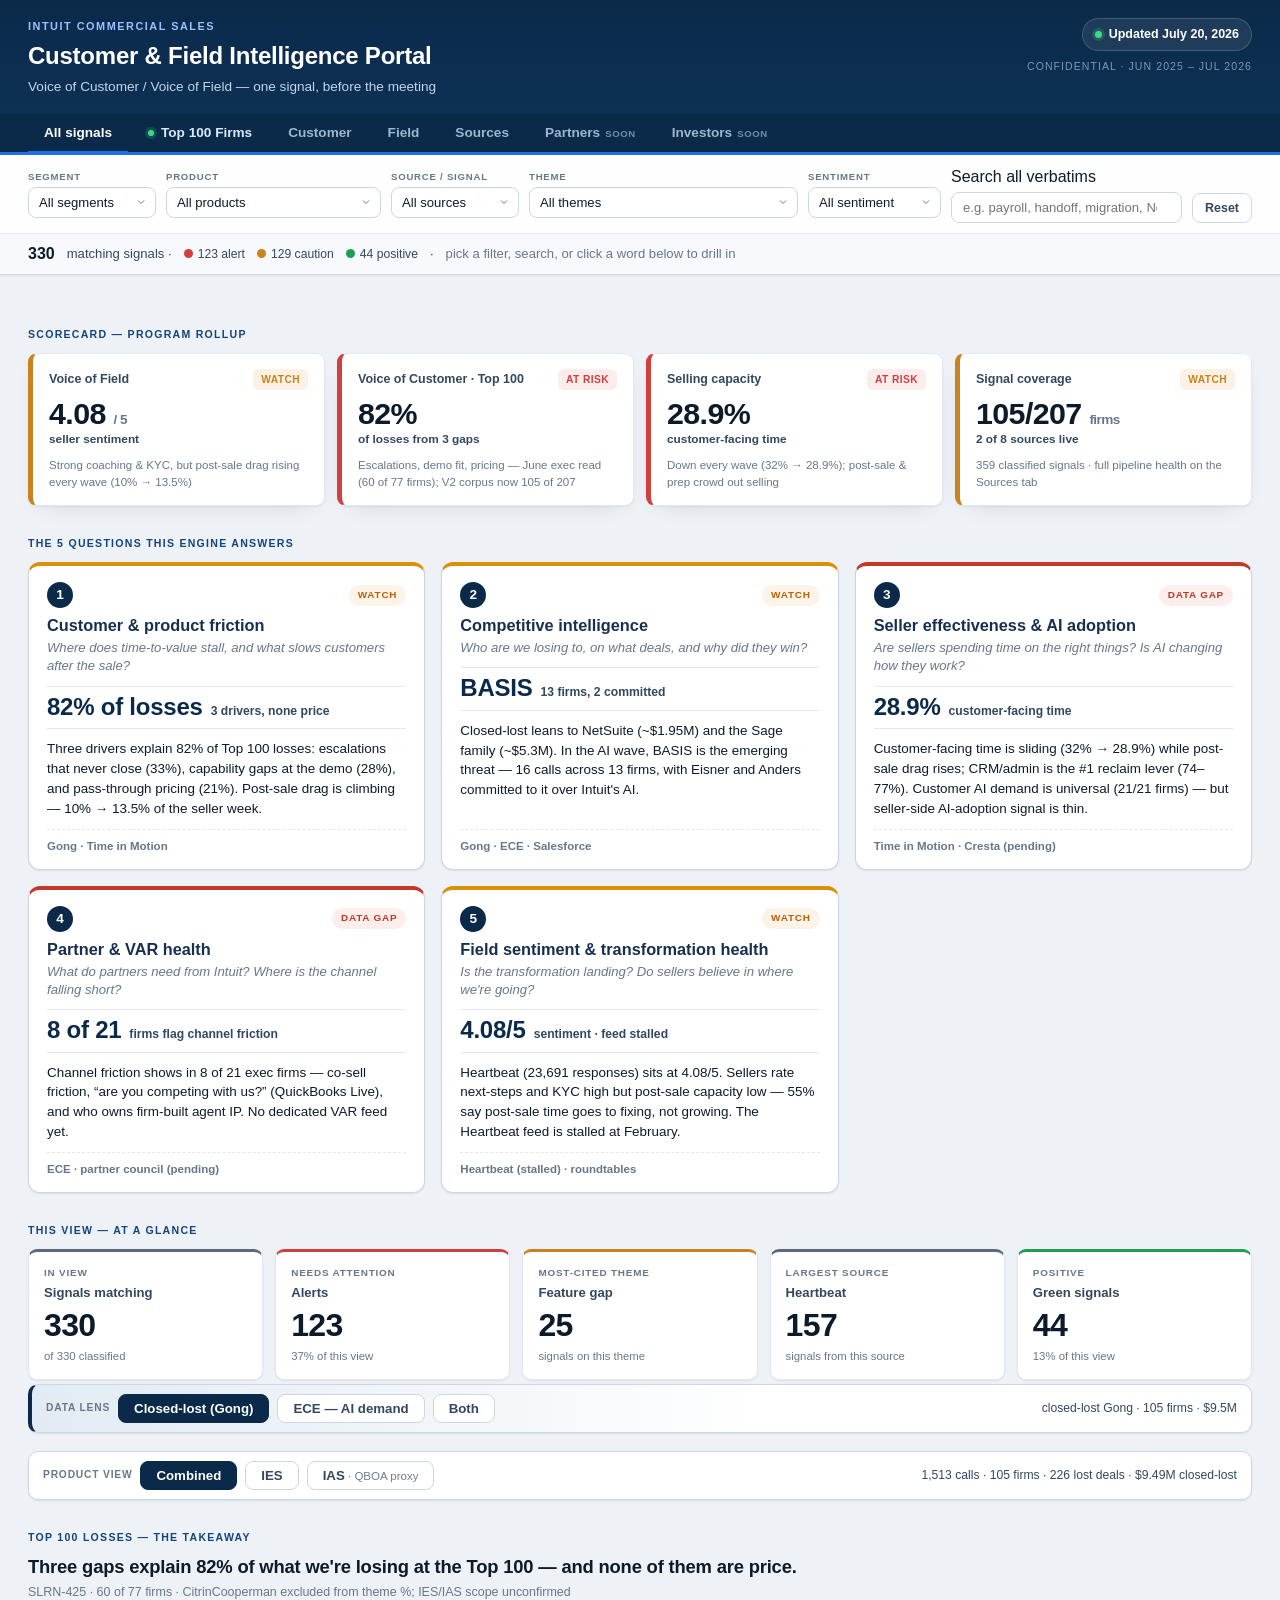
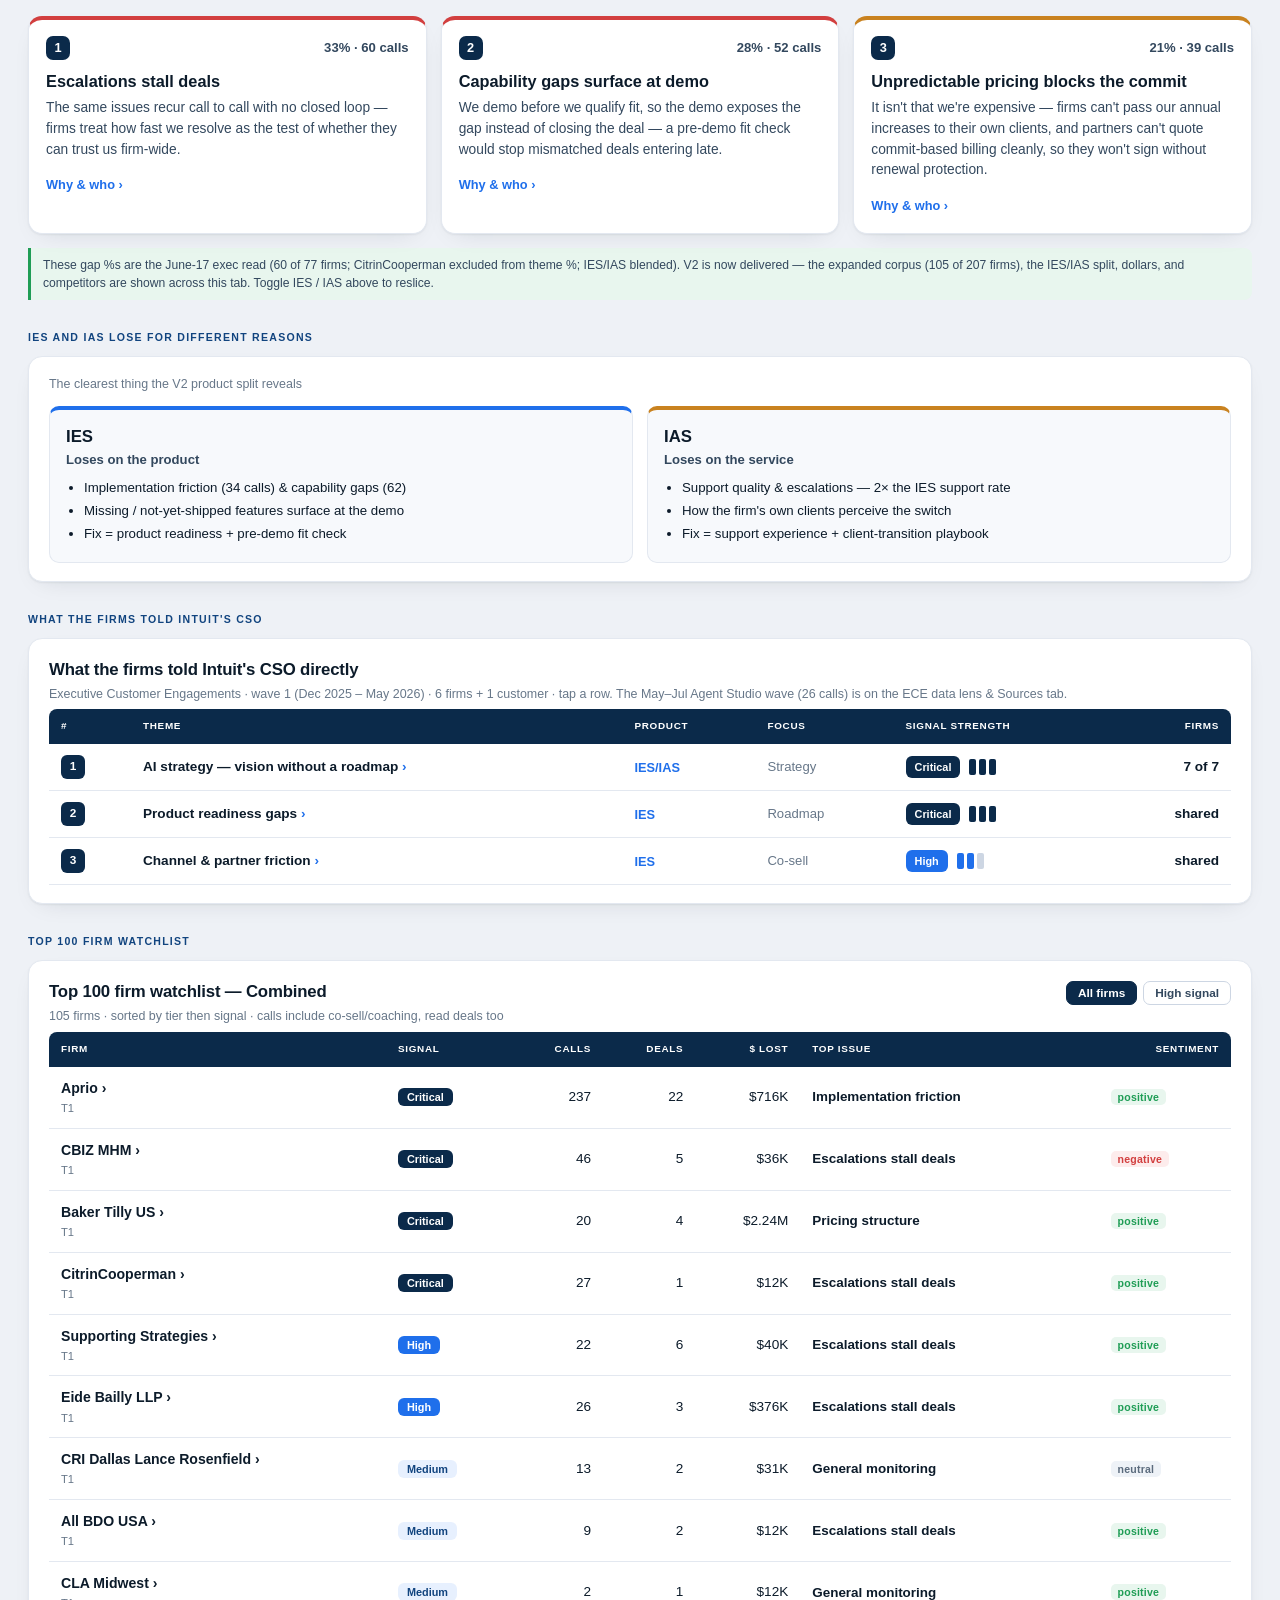
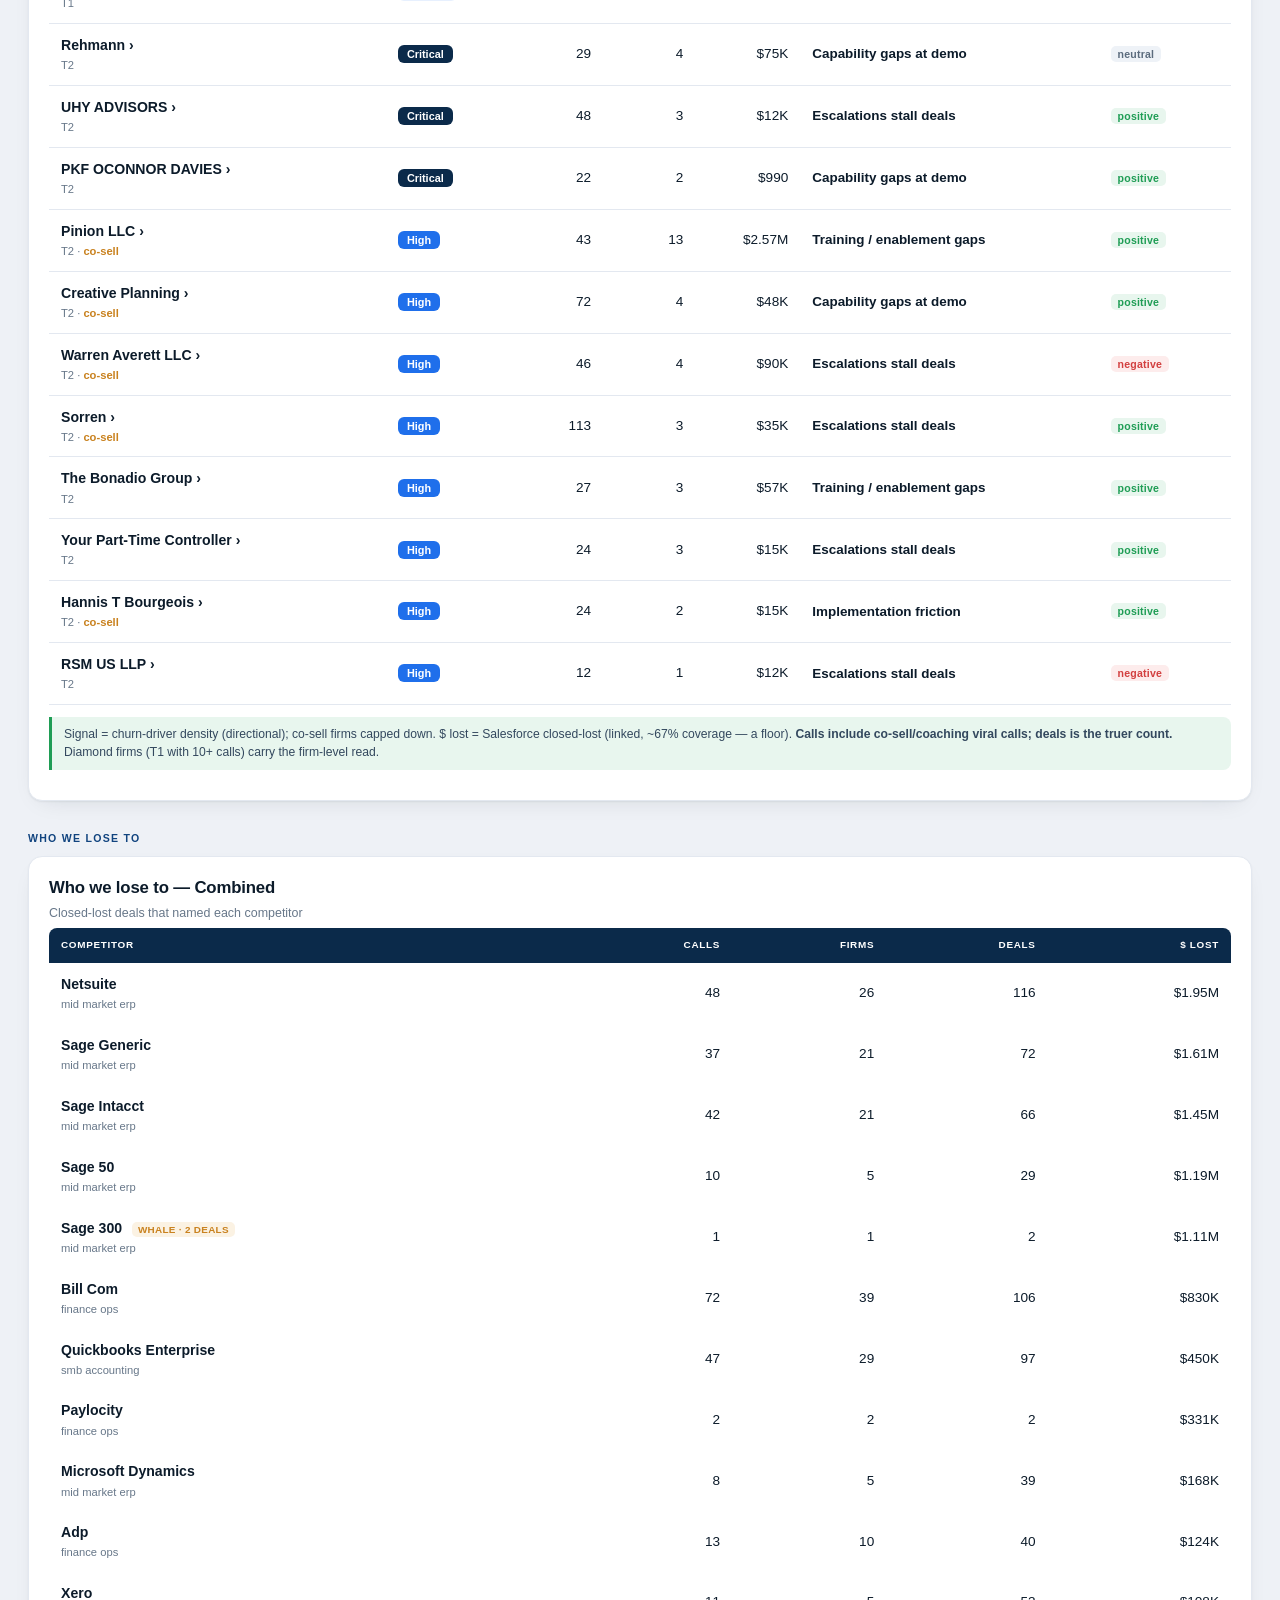
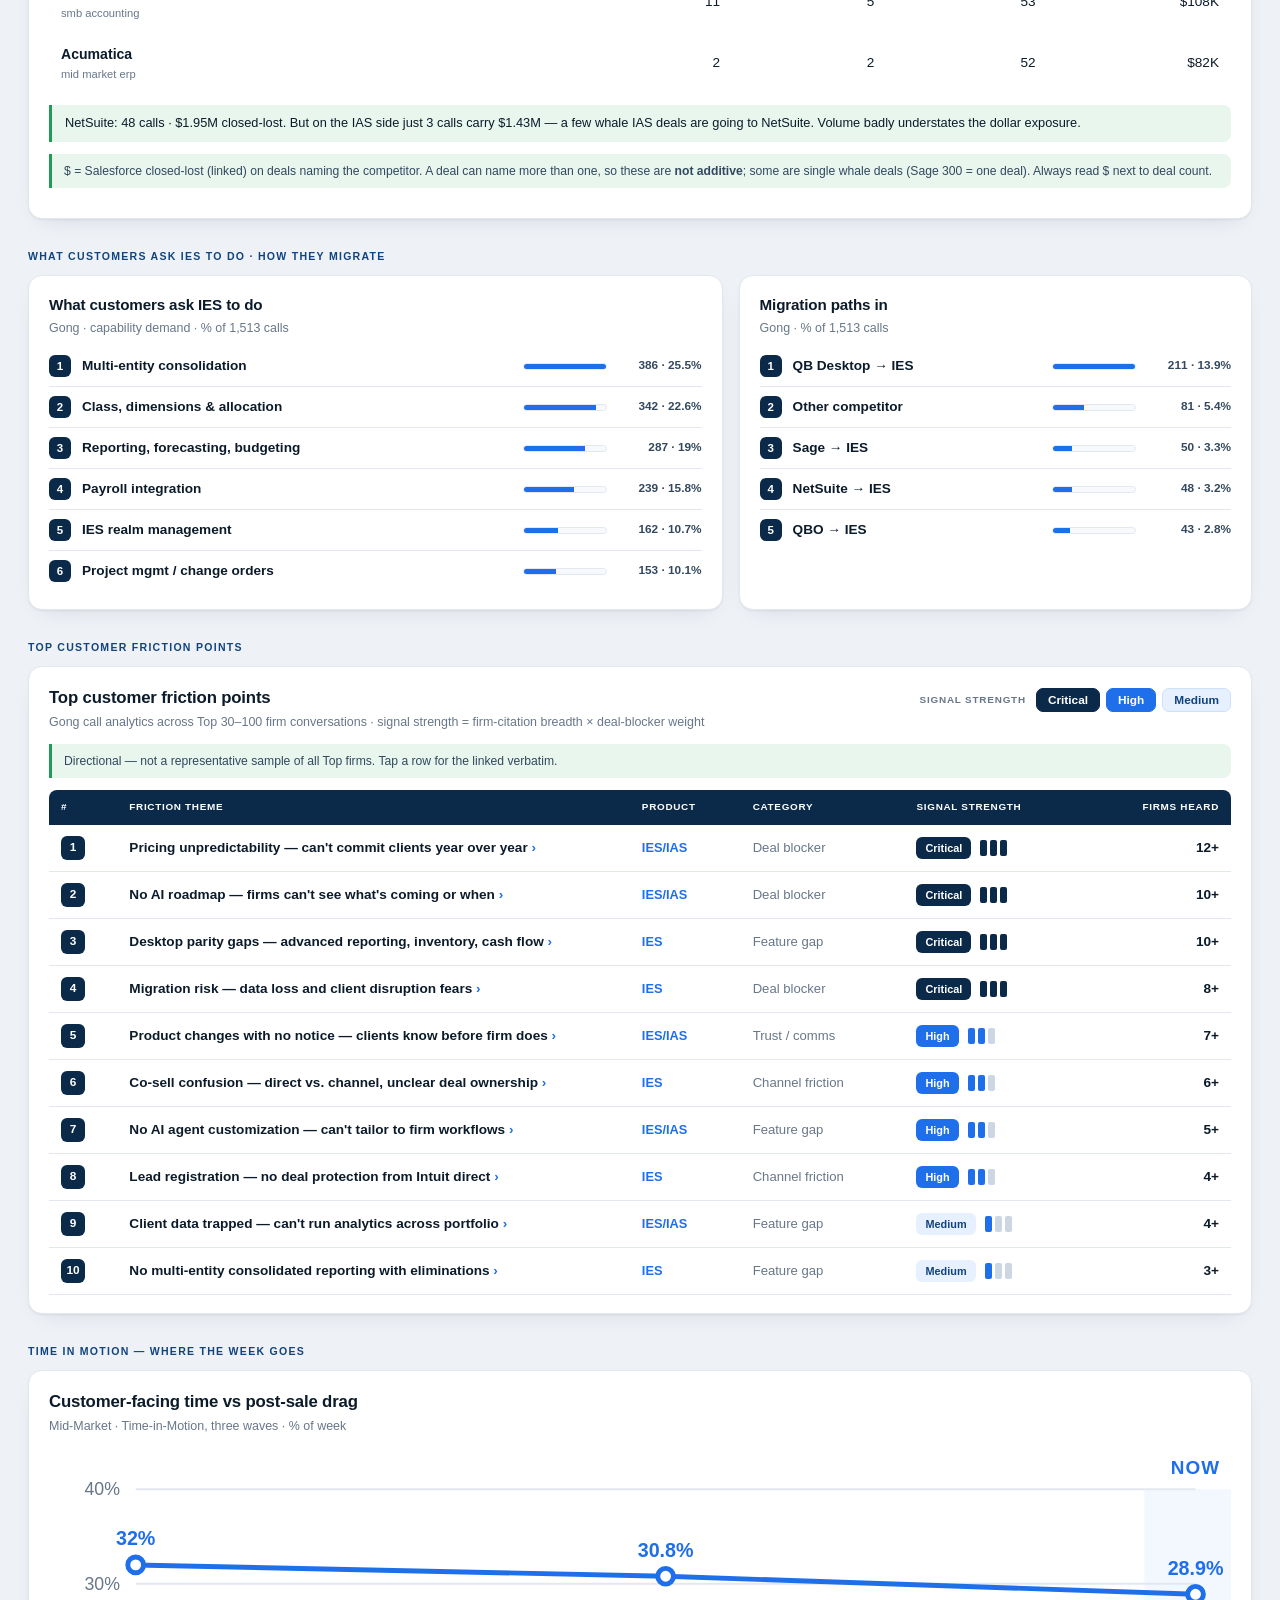
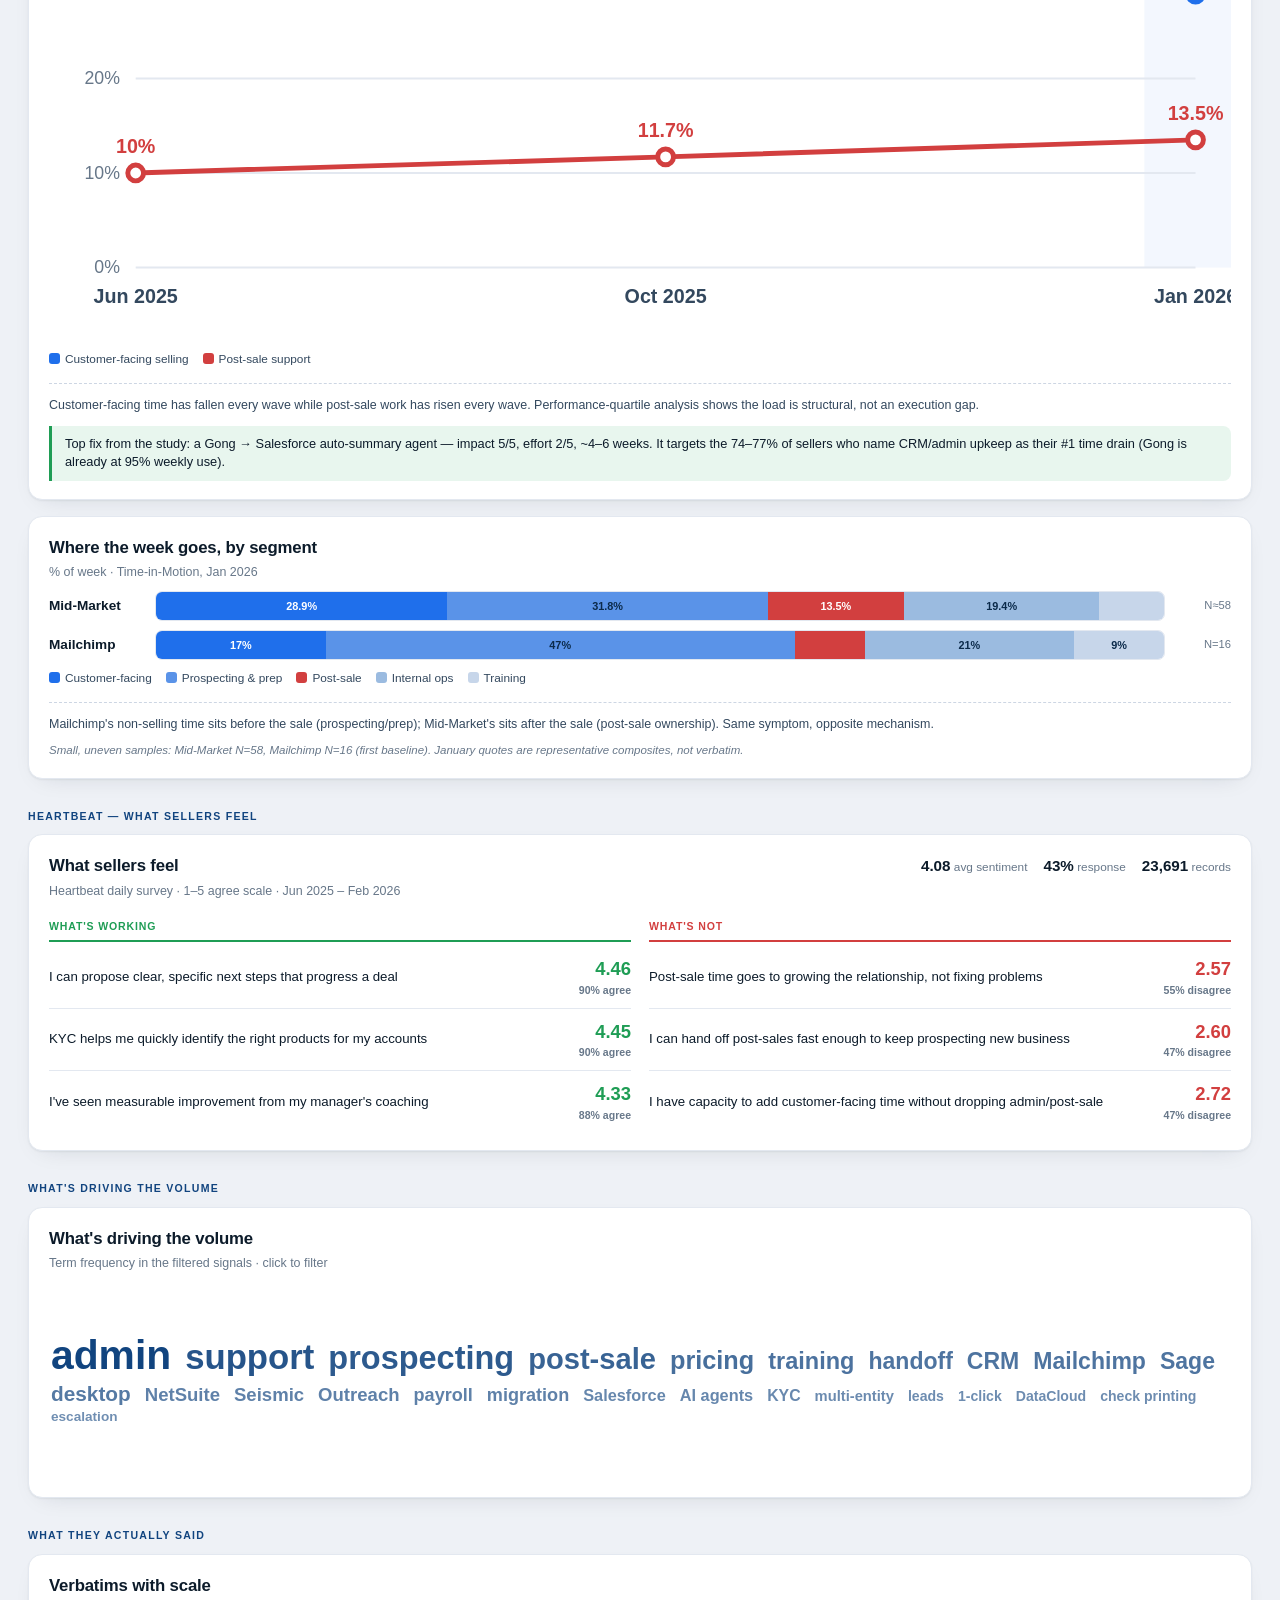
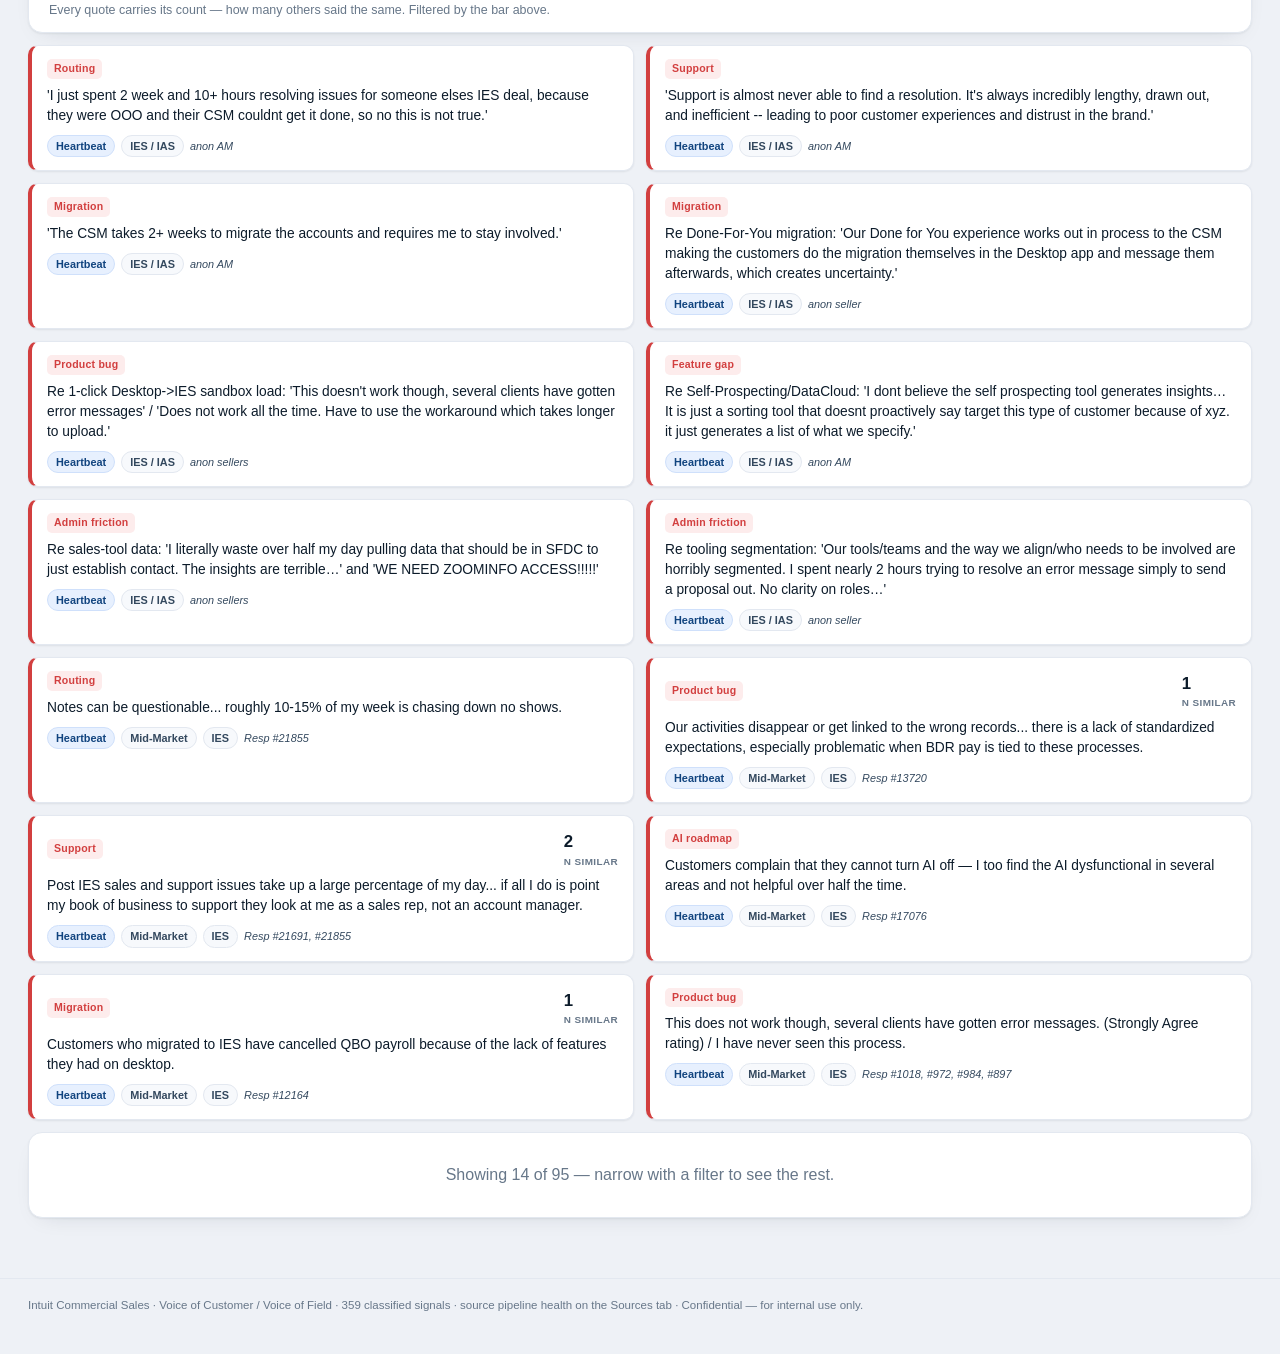
==== commit ce3c1c37: "Audit fixes: reconcile firm/source/ECE counts across the dashboard - Scorecard now shows V2 scope (1" ====
--- a/standalone.html
+++ b/standalone.html
@@ -470,9 +470,6 @@
       </div>
     </div>
     <div class="vgrid" id="verbatims" style="margin-top:12px;"></div>
-
-    <div class="section-tag">Source coverage</div>
-    <div class="card" id="coverage"></div>
   </div>
 
   <!-- Sources / signal-coverage lane -->
@@ -498,7 +495,7 @@
 </footer>
 
 <script>
-window.VOC_DATA = {"meta":{"title":"Customer & Field Intelligence Portal","subtitle":"Intuit Commercial Sales · Voice of Customer / Voice of Field","updated":"2026-07-20","scope":"Jun 2025 – Jun 2026","confidential":true,"n_signals":359,"n_sources":6,"n_docs":33},"filters":{"segment":["Mid-Market","Money","Mailchimp","Accountant","SMB"],"product":[{"k":"IES","data":true},{"k":"IAS / Accountant","data":true},{"k":"QuickBooks Desktop","data":true},{"k":"QB Payroll","data":true},{"k":"Mailchimp","data":true},{"k":"QBO Advanced","data":false},{"k":"QB Payments","data":false},{"k":"Bill Pay","data":false},{"k":"QB Capital","data":false},{"k":"QB Time","data":false}],"source":["Heartbeat","Time in Motion","Gong","ECE","Roundtable","derived/analysis"],"theme":["AI roadmap","AI strategy/roadmap","Admin friction","Admin/CRM time","Capability gap","Channel/partner friction","Churn driver","Collateral scarcity","Competitive (Sage/NetSuite/Acumatica)","Customer time","Discovery","Enablement","Feature gap","Handoff","Implementation friction","Internal mtgs","Manager support","Manual work","Migration","Onboarding","Pitch","Pricing/TCO","Product bug","Product readiness gap","Prospecting","Routing","Sample","Support","Tools","Tools friction","Training","Trust/comms"],"sentiment":["red","amber","green","neutral"]},"kpis":[{"label":"Customer-facing time","seg":"Mid-Market","value":"28.9%","delta":"-1.9 pts","dir":"down","bad":true,"sub":"3-wave decline · 32% Jun → 30.8% Oct → 28.9% Jan","sentiment":"red"},{"label":"Post-sale drag","seg":"Mid-Market","value":"13.5%","delta":"+1.8 pts","dir":"up","bad":true,"sub":"of the week · up from 10% in Jun 2025","sentiment":"red"},{"label":"CRM & admin tax","seg":"Field","value":"74–77%","delta":"","dir":"flat","bad":false,"sub":"name it the #1 way to reclaim selling time","sentiment":"amber"},{"label":"Heartbeat sentiment","seg":"Field","value":"4.08","delta":"","dir":"flat","bad":false,"sub":"avg daily, 1–5 scale · 43% response · n=23,691","sentiment":"neutral"},{"label":"Top-100 calls analyzed","seg":"Customer","value":"1,243","delta":"","dir":"flat","bad":false,"sub":"60 of 77 firms · Gong · rolling 12 mo","sentiment":"neutral"}],"timeseries":{"title":"Customer-facing time vs post-sale drag","sub":"Mid-Market · Time-in-Motion, three waves · % of week","labels":["Jun 2025","Oct 2025","Jan 2026"],"now":"Jan 2026","series":[{"name":"Customer-facing selling","color":"brand","values":[32,30.8,28.9]},{"name":"Post-sale support","color":"red","values":[10,11.7,13.5]}],"note":"Customer-facing time has fallen every wave while post-sale work has risen every wave. Performance-quartile analysis shows the load is structural, not an execution gap.","fix":"Top fix from the study: a Gong → Salesforce auto-summary agent — impact 5/5, effort 2/5, ~4–6 weeks. It targets the 74–77% of sellers who name CRM/admin upkeep as their #1 time drain (Gong is already at 95% weekly use)."},"mix":{"title":"Where the week goes, by segment","sub":"% of week · Time-in-Motion, Jan 2026","cats":["Customer-facing","Prospecting & prep","Post-sale","Internal ops","Training"],"rows":[{"seg":"Mid-Market","n":"N≈58","values":[28.9,31.8,13.5,19.4,6.4]},{"seg":"Mailchimp","n":"N=16","values":[17,47,7,21,9]}],"note":"Mailchimp's non-selling time sits before the sale (prospecting/prep); Mid-Market's sits after the sale (post-sale ownership). Same symptom, opposite mechanism.","caveat":"Small, uneven samples: Mid-Market N=58, Mailchimp N=16 (first baseline). January quotes are representative composites, not verbatim."},"trending":[{"title":"Churn drivers — Top 100 firms","sub":"Gong · SLRN-425 exec summary · % of 212 churn-signal calls (of 1,243 · 60 of 77 firms)","unit":"calls","rows":[{"t":"Escalations stall deals","v":60,"p":"33%","s":"red"},{"t":"Capability gaps surface at demo","v":52,"p":"28%","s":"red"},{"t":"Pricing — structure, not just price","v":39,"p":"21%","s":"amber"}]},{"title":"What customers ask IES to do","sub":"Gong · SLRN-425 capability tags · % of 1,243 calls","unit":"calls","rows":[{"t":"Multi-entity consolidation","v":299,"p":"24.1%","s":"brand"},{"t":"Class, dimensions & allocation","v":288,"p":"23.2%","s":"brand"},{"t":"Reporting, forecasting, budgeting","v":244,"p":"19.6%","s":"brand"},{"t":"Payroll integration","v":216,"p":"17.4%","s":"brand"},{"t":"IES realm management","v":134,"p":"10.8%","s":"brand"}]},{"title":"Migration paths into IES","sub":"Gong · SLRN-425 · % of 1,243 calls","unit":"calls","rows":[{"t":"QuickBooks Desktop → IES","v":167,"p":"13.4%","s":"brand"},{"t":"Sage Intacct → IES","v":43,"p":"3.5%","s":"amber"},{"t":"NetSuite → IES","v":42,"p":"3.4%","s":"amber"},{"t":"QBO → IES","v":38,"p":"3.1%","s":"brand"}]}],"wordcloud":[["payroll",30],["multi-entity",28],["migration",26],["post-sale",25],["handoff",24],["CRM",22],["Salesforce",20],["prospecting",20],["admin",19],["escalation",18],["support",17],["pricing",17],["desktop",16],["AI agents",15],["leads",14],["1-click",13],["DataCloud",12],["Mailchimp",12],["training",13],["NetSuite",11],["Seismic",10],["check printing",9],["Outreach",9],["Sage",9],["KYC",8]],"coverage":[{"src":"Gong — Top 100 firm calls","vol":"1,243 calls","reach":"60 of 77 firms · V1 directional read","status":"Live"},{"src":"Heartbeat survey","vol":"23,691 records","reach":"553 verbatims","status":"Live"},{"src":"Time in Motion","vol":"3 waves","reach":"Mid-Market + Mailchimp","status":"Recurring"},{"src":"AM Experience survey","vol":"MM 82–105 · Money 83","reach":"by segment","status":"Live"},{"src":"Executive engagements (ECE)","vol":"7 engagements","reach":"6 firms + 1 customer · Dec'25–May'26","status":"Done"},{"src":"Seller roundtables","vol":"VOF sessions","reach":"Mid-Market IES sellers","status":"Done"},{"src":"Cresta (live AI)","vol":"—","reach":"SMB inbound","status":"Pending"}],"signals":[{"id":0,"type":"ranking","text":"Q01 post-sale handoff: 'When I close a deal, the handoff to the post-sale team is clear enough that I don't get pulled back in.' Strongest cross-signal finding across 4 sources; low score = post-sale reabsorption eroding selling capacity at scale.","theme":"Routing","sentiment":"red","count":"10–15% of one AM's week chasing no-shows","who":"Resp #21855 / #18383","src":"Heartbeat","seg":"cross","prod":"unknown","period":"Jun 2025–Feb 2026 (underlying data); doc dated Jun 2026","commentary":false},{"id":1,"type":"stat","text":"TIM post-sale ownership growing 10% -> 13.5% across three waves; customer prep doubled 3.7% -> 7.0%.","theme":"Admin friction","sentiment":"amber","count":"10%→13.5%; 3.7%→7.0%","who":"TIM study","src":"Heartbeat","seg":"cross","prod":"unknown","period":"Jun 2025–Feb 2026 (underlying data); doc dated Jun 2026","commentary":false},{"id":2,"type":"stat","text":"74–77% of sellers name CRM/admin upkeep as their #1 streamlining opportunity across three TIM waves; basis for Q03 'post-call SFDC update <10 min' and the Gong->SFDC auto-summary agent business case.","theme":"Admin friction","sentiment":"red","count":"74–77%","who":"TIM / Resp #17568, #16593","src":"Heartbeat","seg":"cross","prod":"unknown","period":"Jun 2025–Feb 2026 (underlying data); doc dated Jun 2026","commentary":false},{"id":3,"type":"ranking","text":"Q04 prospecting data quality is the most recurring tool-related friction: DataCloud/Self-Prospecting is a sorting tool with no proactive targeting logic; lead data riddled with wrong contacts, duplicates, ex-employees since Q1 FY24.","theme":"Feature gap","sentiment":"red","count":"","who":"Resp #21431, #13352, #5530, #12993","src":"Heartbeat","seg":"cross","prod":"unknown","period":"Jun 2025–Feb 2026 (underlying data); doc dated Jun 2026","commentary":false},{"id":4,"type":"ranking","text":"Q05 'OneGuide' gap — a single source of truth for IES product capability was the #1 structural ask from the May 29 Roundtable; no authoritative answer to 'can IES do X?'; Seismic returns cluttered/outdated results.","theme":"Support","sentiment":"red","count":"","who":"Resp #18612, #16394, #3106, #2967","src":"Heartbeat","seg":"cross","prod":"unknown","period":"Jun 2025–Feb 2026 (underlying data); doc dated Jun 2026","commentary":false},{"id":5,"type":"ranking","text":"Q06 BDR–AM handoff is a named revenue leak in 3 sources; BDR-AM campaign misalignment: 'Lots of different plays going on that feel surface level.'","theme":"Routing","sentiment":"red","count":"","who":"Resp #21855, #6882, #18383","src":"Heartbeat","seg":"cross","prod":"unknown","period":"Jun 2025–Feb 2026 (underlying data); doc dated Jun 2026","commentary":false},{"id":6,"type":"stat","text":"Q07 AI tools: Heartbeat shows Gong at 95% weekly use and high favorability, but uneven adoption (some never used the Cresta checklist); Cresta is in a June 2026 renewal decision. Only question collecting free text on ALL responses.","theme":"AI roadmap","sentiment":"amber","count":"Gong 95% weekly use","who":"Resp #15048, #683, #8786","src":"Heartbeat","seg":"cross","prod":"unknown","period":"Jun 2025–Feb 2026 (underlying data); doc dated Jun 2026","commentary":false},{"id":7,"type":"ranking","text":"Q08 Desktop-to-IES migration is the highest-signal growth motion AND the most under-enabled; better Desktop training 'would have led to the team hitting the ground faster with IES'; T30/T100 Gong cite migration risk as a named deal blocker and failed 1-click data loads.","theme":"Migration","sentiment":"red","count":"","who":"Resp #9906, #9857, #1018","src":"Heartbeat","seg":"cross","prod":"unknown","period":"Jun 2025–Feb 2026 (underlying data); doc dated Jun 2026","commentary":false},{"id":8,"type":"ranking","text":"Q09 Marketing-Sales alignment failure is a cross-signal theme with direct CX consequences; lead quality issues since Q1 FY24 (wrong contacts, duplicates, multiple calls to same business); described as the most structurally broken team boundary in the org.","theme":"Routing","sentiment":"red","count":"calling 3,500 accounts without a mass-email tool","who":"Resp #21431, #18612, #19366, #18580","src":"Heartbeat","seg":"cross","prod":"unknown","period":"Jun 2025–Feb 2026 (underlying data); doc dated Jun 2026","commentary":false},{"id":9,"type":"stat","text":"Q10 VOC meta-question measures whether the program itself is working; seller asked directly 'What concrete actions will be taken with the information gathered from this survey?'; Town Hall response rate ~3%. Track monthly as program-health metric.","theme":"Trust/comms","sentiment":"amber","count":"Town Hall ~3% response rate","who":"Resp #17195, #7476, #14402, #22531","src":"Heartbeat","seg":"cross","prod":"unknown","period":"Jun 2025–Feb 2026 (underlying data); doc dated Jun 2026","commentary":false},{"id":10,"type":"stat","text":"Underlying Heartbeat dataset cited as n=23,691 responses across ~150 questions with 553 free-text verbatims (Jun 2025–Feb 2026); BDR/AM behavioral patterns, tool confidence ratings, coaching quality.","theme":"Trust/comms","sentiment":"neutral","count":"n=23,691; 150 questions; 553 verbatims","who":"Heartbeat Survey","src":"Heartbeat","seg":"cross","prod":"unknown","period":"Jun 2025–Feb 2026 (underlying data); doc dated Jun 2026","commentary":false},{"id":11,"type":"stat","text":"Overall Heartbeat response rate across all categories.","theme":"Trust/comms","sentiment":"amber","count":"43.0% (6,278 of 14,613)","who":"Heartbeat","src":"Heartbeat","seg":"cross","prod":"unknown","period":"Dec 2025–Apr 2026","commentary":false},{"id":12,"type":"stat","text":"Tools & Technology category — highest volume by far.","theme":"Product bug","sentiment":"amber","count":"Responded 2,381 / Did Not Respond 3,239 / total 5,620 = 42.4% response rate","who":"Heartbeat","src":"Heartbeat","seg":"cross","prod":"unknown","period":"Dec 2025–Apr 2026","commentary":false},{"id":13,"type":"stat","text":"Enablement category.","theme":"Support","sentiment":"amber","count":"Responded 1,082 / 1,502 / total 2,584 = 41.9%","who":"Heartbeat","src":"Heartbeat","seg":"cross","prod":"unknown","period":"Dec 2025–Apr 2026","commentary":false},{"id":14,"type":"stat","text":"Culture category — highest response rate.","theme":"Trust/comms","sentiment":"green","count":"Responded 1,068 / 1,224 / total 2,292 = 46.6%","who":"Heartbeat","src":"Heartbeat","seg":"cross","prod":"unknown","period":"Dec 2025–Apr 2026","commentary":false},{"id":15,"type":"stat","text":"Sales Process category — lowest response rate.","theme":"Admin friction","sentiment":"amber","count":"Responded 700 / 1,002 / total 1,702 = 41.1%","who":"Heartbeat","src":"Heartbeat","seg":"cross","prod":"unknown","period":"Dec 2025–Apr 2026","commentary":false},{"id":16,"type":"stat","text":"Seller Time category.","theme":"Admin friction","sentiment":"amber","count":"Responded 366 / 507 / total 873 = 41.9%","who":"Heartbeat","src":"Heartbeat","seg":"cross","prod":"unknown","period":"Dec 2025–Apr 2026","commentary":false},{"id":17,"type":"stat","text":"Marketing category.","theme":"Routing","sentiment":"amber","count":"Responded 303 / 385 / total 688 = 44.0%","who":"Heartbeat","src":"Heartbeat","seg":"cross","prod":"unknown","period":"Dec 2025–Apr 2026","commentary":false},{"id":18,"type":"stat","text":"Communication category.","theme":"Trust/comms","sentiment":"green","count":"Responded 243 / 291 / total 534 = 45.5%","who":"Heartbeat","src":"Heartbeat","seg":"cross","prod":"unknown","period":"Dec 2025–Apr 2026","commentary":false},{"id":19,"type":"stat","text":"Uncategorized/blank category bucket.","theme":"Support","sentiment":"neutral","count":"Responded 135 / 185 / total 320 = 42.2%","who":"Heartbeat","src":"Heartbeat","seg":"cross","prod":"unknown","period":"Dec 2025–Apr 2026","commentary":false},{"id":20,"type":"stat","text":"Daily average Response Value (AVG), Likert 1-5 scale, across 142 days.","theme":"Trust/comms","sentiment":"green","count":"mean 4.08, median 4.10, n=142 days","who":"Heartbeat","src":"Heartbeat","seg":"cross","prod":"unknown","period":"Dec 4 2025–Apr 25 2026","commentary":false},{"id":21,"type":"stat","text":"Lowest daily average score in the series.","theme":"Admin friction","sentiment":"amber","count":"3.021","who":"Heartbeat","src":"Heartbeat","seg":"cross","prod":"unknown","period":"Dec 4 2025–Apr 25 2026","commentary":false},{"id":22,"type":"stat","text":"Highest daily average score in the series.","theme":"Trust/comms","sentiment":"green","count":"5.0","who":"Heartbeat","src":"Heartbeat","seg":"cross","prod":"unknown","period":"Dec 4 2025–Apr 25 2026","commentary":false},{"id":23,"type":"theme","text":"Scores soften in March–April (recurring 3.0–3.7 days, e.g. 3/12=3.02, 3/18=3.02, 3/20=3.10, 4/3=3.23, 4/6=3.33) versus a stronger Dec–Jan band (many 4.5–4.9 days).","theme":"Trust/comms","sentiment":"amber","count":"Q4-cal dip vs Dec/Jan high","who":"Heartbeat","src":"Heartbeat","seg":"cross","prod":"unknown","period":"Dec 4 2025–Apr 25 2026","commentary":false},{"id":24,"type":"stat","text":"Data gap: no row for 3/24/26 (series jumps 3/23 to 3/25).","theme":"Product bug","sentiment":"neutral","count":"1 missing day","who":"Heartbeat","src":"Heartbeat","seg":"cross","prod":"unknown","period":"Dec 4 2025–Apr 25 2026","commentary":false},{"id":25,"type":"stat","text":"Lowest-scoring question: 'The time I spend on customers after the sale is focused on growing the relationship rather than fixing implementation problems.' SA5/A8/Neu9/D15/SD12.","theme":"Admin friction","sentiment":"red","count":"score 2.57; 55% disagree, 27% agree; n=49","who":"Heartbeat","src":"Heartbeat","seg":"cross","prod":"both","period":"Dec 2025–Apr 2026","commentary":false},{"id":26,"type":"stat","text":"'I am able to transition post-sales responsibilities to support teams quickly enough that it does not interfere with my ability to prospect or pursue new business.' SA4/A6/Neu18/D15/SD10.","theme":"Routing","sentiment":"red","count":"score 2.60; 47% disagree, 19% agree; n=53","who":"Heartbeat","src":"Heartbeat","seg":"cross","prod":"both","period":"Dec 2025–Apr 2026","commentary":false},{"id":27,"type":"stat","text":"'I have the capacity to increase my current level of customer-facing time without needing to remove any of my existing administrative or post-sales tasks.' SA5/A8/Neu15/D17/SD8.","theme":"Admin friction","sentiment":"red","count":"score 2.72; 47% disagree, 25% agree; n=53","who":"Heartbeat","src":"Heartbeat","seg":"cross","prod":"both","period":"Dec 2025–Apr 2026","commentary":false},{"id":28,"type":"stat","text":"'The transition from closing to onboarding was managed by our internal systems and support teams efficiently enough that it required minimal manual intervention.' SA6/A5/Neu18/D17/SD5.","theme":"Routing","sentiment":"red","count":"score 2.80; 43% disagree; n=51","who":"Heartbeat","src":"Heartbeat","seg":"cross","prod":"both","period":"Dec 2025–Apr 2026","commentary":false},{"id":29,"type":"stat","text":"'I feel confident in my ability to guide a customer through the 1-click process of loading their QuickBooks Desktop data into the IES sandbox.' SA7/A9/Neu12/D16/SD5.","theme":"Migration","sentiment":"red","count":"score 2.94; 43% disagree; n=49","who":"Heartbeat","src":"Heartbeat","seg":"cross","prod":"both","period":"Dec 2025–Apr 2026","commentary":false},{"id":30,"type":"stat","text":"'I use Salesforce as my primary tool for emailing and sharing collateral with customers.' SA6/A6/Neu16/D17/SD3 — sellers rely on Outlook/Outreach/Seismic instead.","theme":"Admin friction","sentiment":"amber","count":"score 2.90; 42% disagree; n=48","who":"Heartbeat","src":"Heartbeat","seg":"cross","prod":"both","period":"Dec 2025–Apr 2026","commentary":false},{"id":31,"type":"stat","text":"'I am aware of the new Lighthouse Sales Referral Program and how it differs from other referral programs.' low awareness/comms gap.","theme":"Trust/comms","sentiment":"amber","count":"score 3.07; 38% disagree; n=55","who":"Heartbeat","src":"Heartbeat","seg":"cross","prod":"both","period":"Dec 2025–Apr 2026","commentary":false},{"id":32,"type":"stat","text":"'Using Seller Co-Pilot to pull reports and prepare for meetings has significantly reduced administrative time.' low confidence / low adoption.","theme":"AI roadmap","sentiment":"amber","count":"score 3.12; 38% disagree, 33% agree; n=42","who":"Heartbeat","src":"Heartbeat","seg":"cross","prod":"both","period":"Dec 2025–Apr 2026","commentary":false},{"id":33,"type":"stat","text":"Outreach revamp question 'The new changes to Outreach ... has enabled me to drive better sales outcomes' has the largest substantive n: SA36/A87/Neu109/D16/SD7 — heavily neutral (Neutral=109, 43%).","theme":"Product bug","sentiment":"amber","count":"n=255; 48% agree, 9% disagree, 43% neutral","who":"Heartbeat","src":"Heartbeat","seg":"cross","prod":"both","period":"Dec 2025–Apr 2026","commentary":false},{"id":34,"type":"stat","text":"Top positive — 'I am confident in my ability to propose clear, specific next steps that successfully progress a deal.' SA33/A20/Neu6/D0/SD0.","theme":"Support","sentiment":"green","count":"score 4.46; 90% agree, 0% disagree; n=59","who":"Heartbeat","src":"Heartbeat","seg":"cross","prod":"both","period":"Dec 2025–Apr 2026","commentary":false},{"id":35,"type":"stat","text":"Top positive — 'Know Your Customer (KYC) enables me to quickly identify the right products for my accounts.' SA29/A17/Neu4/D1/SD0.","theme":"Support","sentiment":"green","count":"score 4.45; 90% agree; n=51","who":"Heartbeat","src":"Heartbeat","seg":"cross","prod":"both","period":"Dec 2025–Apr 2026","commentary":false},{"id":36,"type":"stat","text":"Top positive — 'I have seen a measurable improvement in my skills as a result of my manager's coaching.' SA28/A22/Neu5/D2/SD0.","theme":"Support","sentiment":"green","count":"score 4.33; 88% agree; n=57","who":"Heartbeat","src":"Heartbeat","seg":"cross","prod":"both","period":"Dec 2025–Apr 2026","commentary":false},{"id":37,"type":"stat","text":"TestBox positives: 'Using a TestBox demo environment helps me effectively address prospect objections' (score 4.29, 80% agree, n=51) and confidence leading strategic IES expansion conversations (score 4.37, 87% agree, n=46).","theme":"Feature gap","sentiment":"green","count":"scores 4.29 / 4.37","who":"Heartbeat","src":"Heartbeat","seg":"cross","prod":"both","period":"Dec 2025–Apr 2026","commentary":false},{"id":38,"type":"stat","text":"Two greeting prompts dominate response volume and inflate the positive tail: 'Have a great weekend!' (SA566/A141/Neu83/D10/SD7, n=807) and 'Happy Holidays' (n=164).","theme":"Trust/comms","sentiment":"neutral","count":"n=807 and n=164","who":"Heartbeat","src":"Heartbeat","seg":"cross","prod":"both","period":"Dec 2025–Apr 2026","commentary":false},{"id":39,"type":"verbatim","text":"'I just spent 2 week and 10+ hours resolving issues for someone elses IES deal, because they were OOO and their CSM couldnt get it done, so no this is not true.'","theme":"Routing","sentiment":"red","count":"10+ hours / 2 weeks","who":"anon AM","src":"Heartbeat","seg":"cross","prod":"both","period":"Dec 2025–Apr 2026","commentary":false},{"id":40,"type":"verbatim","text":"'Support is almost never able to find a resolution. It's always incredibly lengthy, drawn out, and inefficient -- leading to poor customer experiences and distrust in the brand.'","theme":"Support","sentiment":"red","count":"","who":"anon AM","src":"Heartbeat","seg":"cross","prod":"both","period":"Dec 2025–Apr 2026","commentary":false},{"id":41,"type":"verbatim","text":"'The CSM takes 2+ weeks to migrate the accounts and requires me to stay involved.'","theme":"Migration","sentiment":"red","count":"2+ weeks","who":"anon AM","src":"Heartbeat","seg":"cross","prod":"both","period":"Dec 2025–Apr 2026","commentary":false},{"id":42,"type":"verbatim","text":"Re Done-For-You migration: 'Our Done for You experience works out in process to the CSM making the customers do the migration themselves in the Desktop app and message them afterwards, which creates uncertainty.'","theme":"Migration","sentiment":"red","count":"","who":"anon seller","src":"Heartbeat","seg":"cross","prod":"both","period":"Dec 2025–Apr 2026","commentary":false},{"id":43,"type":"verbatim","text":"Re 1-click Desktop->IES sandbox load: 'This doesn't work though, several clients have gotten error messages' / 'Does not work all the time. Have to use the workaround which takes longer to upload.'","theme":"Product bug","sentiment":"red","count":"","who":"anon sellers","src":"Heartbeat","seg":"cross","prod":"both","period":"Dec 2025–Apr 2026","commentary":false},{"id":44,"type":"verbatim","text":"Re Self-Prospecting/DataCloud: 'I dont believe the self prospecting tool generates insights… It is just a sorting tool that doesnt proactively say target this type of customer because of xyz. it just generates a list of what we specify.'","theme":"Feature gap","sentiment":"red","count":"","who":"anon AM","src":"Heartbeat","seg":"cross","prod":"both","period":"Dec 2025–Apr 2026","commentary":false},{"id":45,"type":"verbatim","text":"Re sales-tool data: 'I literally waste over half my day pulling data that should be in SFDC to just establish contact. The insights are terrible…' and 'WE NEED ZOOMINFO ACCESS!!!!!'","theme":"Admin friction","sentiment":"red","count":"~half a day","who":"anon sellers","src":"Heartbeat","seg":"cross","prod":"both","period":"Dec 2025–Apr 2026","commentary":false},{"id":46,"type":"verbatim","text":"Re tooling segmentation: 'Our tools/teams and the way we align/who needs to be involved are horribly segmented. I spent nearly 2 hours trying to resolve an error message simply to send a proposal out. No clarity on roles…'","theme":"Admin friction","sentiment":"red","count":"~2 hours","who":"anon seller","src":"Heartbeat","seg":"cross","prod":"both","period":"Dec 2025–Apr 2026","commentary":false},{"id":47,"type":"verbatim","text":"Re competitor battlecards: 'Where are these battlecards?' / 'never seen a battle card for a competitor before' / 'battle cards in seismic but they do not always appear to be up to date.'","theme":"Support","sentiment":"amber","count":"","who":"anon sellers","src":"Heartbeat","seg":"cross","prod":"both","period":"Dec 2025–Apr 2026","commentary":false},{"id":48,"type":"verbatim","text":"Re Outreach: 'It tracks opt-outs well, but phone number updates won't save 90% of the time' and 'Many sequences and resources are still not available to everyone in Outreach- we also have been told to dial from Orum moving forward.'","theme":"Product bug","sentiment":"amber","count":"fails 90% of the time","who":"anon sellers","src":"Heartbeat","seg":"cross","prod":"both","period":"Dec 2025–Apr 2026","commentary":false},{"id":49,"type":"theme","text":"AI tools widely indispensable; most-named in free text: Gemini (18 mentions), Notebook LM/LLM (13), Gong (11), GenStudio/GenAI (6), KYC (6), Help Desk Gem (4), Orum (3); ChatGPT, ZoomInfo, anthropic/Claude each 1.","theme":"AI roadmap","sentiment":"green","count":"Gemini 18, Notebook 13, Gong 11","who":"Heartbeat free text","src":"Heartbeat","seg":"cross","prod":"both","period":"Dec 2025–Apr 2026","commentary":false},{"id":50,"type":"verbatim","text":"'gen studio w/ anthropic.claude-3.5-sonnet-20241022-v2-0. This model is least likely to add made up information into my call note summaries.'","theme":"AI roadmap","sentiment":"green","count":"","who":"anon seller","src":"Heartbeat","seg":"cross","prod":"both","period":"Dec 2025–Apr 2026","commentary":false},{"id":51,"type":"verbatim","text":"Coaching positive: 'my manager has been instrumental in the improvement of my skills… I would not be in the position I am now without her dedicated coaching.' / 'my coach has provided me with actionable tips.' / 'My manager is the best coach I've ever had.'","theme":"Support","sentiment":"green","count":"","who":"anon sellers (managers named)","src":"Heartbeat","seg":"cross","prod":"both","period":"Dec 2025–Apr 2026","commentary":false},{"id":52,"type":"verbatim","text":"Coaching negative: 'I get commentary, not coaching. I don't get the sense that one of my calls has been watched from start to finish.'","theme":"Support","sentiment":"amber","count":"","who":"anon seller","src":"Heartbeat","seg":"cross","prod":"both","period":"Dec 2025–Apr 2026","commentary":false},{"id":53,"type":"theme","text":"Survey fatigue / VOC-loop skepticism: 'have gotten this same survey 4 days in a row', 'Yes please, we do not need these daily', 'I would participate more if the questions would influence positive change' — balanced by 'I have seen changes' / 'I think it is impactful.'","theme":"Trust/comms","sentiment":"amber","count":"","who":"anon sellers","src":"Heartbeat","seg":"cross","prod":"both","period":"Dec 2025–Apr 2026","commentary":false},{"id":54,"type":"theme","text":"Comms-channel preference: repeated requests to move the weekly mid-market newsletter and support updates from Slack to email ('Things get lost in slack', 'Please send the newsletter through email').","theme":"Trust/comms","sentiment":"amber","count":"","who":"anon sellers","src":"Heartbeat","seg":"cross","prod":"both","period":"Dec 2025–Apr 2026","commentary":false},{"id":55,"type":"theme","text":"Awareness gaps on programs/features: 'no idea what this is' (Lighthouse Referral), 'IDK what that is' (IES Switcher), 'have not heard of 23.0 vs 24.0', 'dont know what seller co-pilot is', 'not aware of this tool' (Mid Market Sales Help Desk Gem).","theme":"Trust/comms","sentiment":"amber","count":"","who":"anon sellers","src":"Heartbeat","seg":"cross","prod":"both","period":"Dec 2025–Apr 2026","commentary":false},{"id":56,"type":"verbatim","text":"Capacity/role-design signal: 'the ROI on having an admin type roll who is responsible for the appointment setting and prospecting and basic admin is far greater than having someone at a KAM level doing these tasks.'","theme":"Admin friction","sentiment":"amber","count":"","who":"anon KAM","src":"Heartbeat","seg":"cross","prod":"both","period":"Dec 2025–Apr 2026","commentary":false},{"id":57,"type":"stat","text":"23,691 total survey records; verbatim counts reflect substantive free-text responses only (noise/test excluded). Topic 1 handoffs = 9 verbatims, Topic 2 IES friction = 30 substantive IES-specific verbatims, Topic 3 prospecting = 20 with direct prospecting signal from 79 total pulled.","theme":"Prospecting","sentiment":"neutral","count":"23,691 records; 9 / 30 / 20 verbatims","who":"Heartbeat dataset","src":"Heartbeat","seg":"MM","prod":"IES","period":"Jun 2025–Feb 2026","commentary":false},{"id":58,"type":"theme","text":"No verbatim in the dataset praises the handoff process. Every comment that touches it identifies a problem. Two failure modes: upstream (BDR->AM) and downstream (AM->support).","theme":"Routing","sentiment":"red","count":"9 verbatims","who":"Heartbeat sellers","src":"Heartbeat","seg":"MM","prod":"IES","period":"Jun 2025–Feb 2026","commentary":false},{"id":59,"type":"verbatim","text":"Notes can be questionable... roughly 10-15% of my week is chasing down no shows.","theme":"Routing","sentiment":"red","count":"1; AM est. 10-15% weekly time lost","who":"Resp #21855","src":"Heartbeat","seg":"MM","prod":"IES","period":"Jun 2025–Feb 2026","commentary":false},{"id":60,"type":"verbatim","text":"There should be flexibility for BDRs that are more tenured/experienced.","theme":"Admin friction","sentiment":"amber","count":"1","who":"Resp #18383","src":"Heartbeat","seg":"MM","prod":"IES","period":"Jun 2025–Feb 2026","commentary":false},{"id":61,"type":"verbatim","text":"BDR and AM campaigns feel misaligned. Lots of different plays going on that feel surface level.","theme":"Routing","sentiment":"amber","count":"1","who":"Resp #6882","src":"Heartbeat","seg":"MM","prod":"IES","period":"Jun 2025–Feb 2026","commentary":false},{"id":62,"type":"verbatim","text":"Our activities disappear or get linked to the wrong records... there is a lack of standardized expectations, especially problematic when BDR pay is tied to these processes.","theme":"Product bug","sentiment":"red","count":"1 (Salesforce data corrupting handoff context)","who":"Resp #13720","src":"Heartbeat","seg":"MM","prod":"IES","period":"Jun 2025–Feb 2026","commentary":false},{"id":63,"type":"verbatim","text":"Post IES sales and support issues take up a large percentage of my day... if all I do is point my book of business to support they look at me as a sales rep, not an account manager.","theme":"Support","sentiment":"red","count":"2 (post-IES-sale support backflowing to AMs)","who":"Resp #21691, #21855","src":"Heartbeat","seg":"MM","prod":"IES","period":"Jun 2025–Feb 2026","commentary":false},{"id":64,"type":"verbatim","text":"I cannot do anything other than try to hit the number of meetings I am required to set for my AEs.","theme":"Routing","sentiment":"amber","count":"3 (BDR quota pressure reducing handoff quality)","who":"Resp #10689, #18915, #5768","src":"Heartbeat","seg":"MM","prod":"IES","period":"Jun 2025–Feb 2026","commentary":false},{"id":65,"type":"verbatim","text":"Either a perfect fit or we are way off. Inventory Capabilities is still a massive concern. Customers complain they cannot turn AI off.","theme":"Feature gap","sentiment":"amber","count":"1 (binary fit)","who":"Resp #17076","src":"Heartbeat","seg":"MM","prod":"IES","period":"Jun 2025–Feb 2026","commentary":false},{"id":66,"type":"verbatim","text":"Customers complain that they cannot turn AI off — I too find the AI dysfunctional in several areas and not helpful over half the time.","theme":"AI roadmap","sentiment":"red","count":"1; AI unhelpful >50% of time","who":"Resp #17076","src":"Heartbeat","seg":"MM","prod":"IES","period":"Jun 2025–Feb 2026","commentary":false},{"id":67,"type":"verbatim","text":"Customers who migrated to IES have cancelled QBO payroll because of the lack of features they had on desktop.","theme":"Migration","sentiment":"red","count":"1 (post-IES-migration payroll churn)","who":"Resp #12164","src":"Heartbeat","seg":"MM","prod":"IES","period":"Jun 2025–Feb 2026","commentary":false},{"id":68,"type":"verbatim","text":"This does not work though, several clients have gotten error messages. (Strongly Agree rating) / I have never seen this process.","theme":"Product bug","sentiment":"red","count":"4 (1-click Desktop data load failing in production)","who":"Resp #1018, #972, #984, #897","src":"Heartbeat","seg":"MM","prod":"IES","period":"Jun 2025–Feb 2026","commentary":false},{"id":69,"type":"verbatim","text":"IDK what that is. / I have no idea how to identify these.","theme":"Feature gap","sentiment":"amber","count":"2 (IES Switcher ID unknown to sellers)","who":"Resp #1640, #1707","src":"Heartbeat","seg":"MM","prod":"IES","period":"Jun 2025–Feb 2026","commentary":false},{"id":70,"type":"verbatim","text":"In order to effectively sell IES you need QBO and DT knowledge. We did not get much of that at all in onboarding.","theme":"Feature gap","sentiment":"amber","count":"2 (QBO vs. IES differentiation training gap)","who":"Resp #9600, #7019","src":"Heartbeat","seg":"MM","prod":"IES","period":"Jun 2025–Feb 2026","commentary":false},{"id":71,"type":"verbatim","text":"We need a demo of what are the most important new IES features. / A better understanding of what is IES exclusive vs just new.","theme":"Feature gap","sentiment":"amber","count":"3 (release readiness — docs not demos)","who":"Resp #20433, #14293, #1409","src":"Heartbeat","seg":"MM","prod":"IES","period":"Jun 2025–Feb 2026","commentary":false},{"id":72,"type":"verbatim","text":"What would be awesome is the ability to switch between QBO products from simple start all the way up to advanced. / How can I learn it like I were a business owner?","theme":"Feature gap","sentiment":"green","count":"3 (TestBox — strong but demo range incomplete)","who":"Resp #4142, #4048, #4205","src":"Heartbeat","seg":"MM","prod":"IES","period":"Jun 2025–Feb 2026","commentary":false},{"id":73,"type":"verbatim","text":"The calculation is not correct, sometimes it does not pull current promotional rates. / Does not include multi year calculations.","theme":"Product bug","sentiment":"amber","count":"3 (IES Incremental Rev calc — useful but inaccurate)","who":"Resp #8620, #8762, #8666","src":"Heartbeat","seg":"MM","prod":"IES","period":"Jun 2025–Feb 2026","commentary":false},{"id":74,"type":"verbatim","text":"Wish we could forecast IES product releases 2-3 weeks in advance. / We were given a week's notice, then it takes 3-4 weeks to come up with ways to sell the new features.","theme":"Trust/comms","sentiment":"amber","count":"2 (release communication too slow)","who":"Resp #17595, #16457","src":"Heartbeat","seg":"MM","prod":"IES","period":"Jun 2025–Feb 2026","commentary":false},{"id":75,"type":"verbatim","text":"Seismic is difficult to search and find the resources I need. / Now if we could just make them easier to find.","theme":"Admin friction","sentiment":"amber","count":"2 (Seismic IES content hard to find/outdated)","who":"Resp #4532, #1626","src":"Heartbeat","seg":"MM","prod":"IES","period":"Jun 2025–Feb 2026","commentary":false},{"id":76,"type":"verbatim","text":"Most mid-market companies need PEO, Roaming Employees, Weighted Overtime Payroll and many other features we do not offer... you do not see payroll sales from me.","theme":"Feature gap","sentiment":"red","count":"5 (Payroll missing mid-market features: PEO, roaming employees, weighted overtime, 100+ employee payroll, CA/OR labor laws)","who":"Resp #6786, #6712, #6772, #6787, #12164","src":"Heartbeat","seg":"MM","prod":"IES","period":"Jun 2025–Feb 2026","commentary":false},{"id":77,"type":"verbatim","text":"I want to skill up and better capitalize on DT to IES sales opps. / Sales Nav could help for finding updated Desktop users, but how do we pull them in?","theme":"Prospecting","sentiment":"amber","count":"3 (Desktop customers — highest-readiness IES pool)","who":"Resp #9857, #13303, #9906","src":"Heartbeat","seg":"MM","prod":"IES","period":"Jun 2025–Feb 2026","commentary":false},{"id":78,"type":"verbatim","text":"New leaders in finance in the last 90 days are usually champions of change, especially for Desktop. I could only produce 3 new contacts across all of my accounts.","theme":"Prospecting","sentiment":"amber","count":"1 (new finance leaders <90 days named trigger; only 3 contacts found)","who":"Resp #13352","src":"Heartbeat","seg":"MM","prod":"IES","period":"Jun 2025–Feb 2026","commentary":false},{"id":79,"type":"verbatim","text":"I have an Outreach sequence for... construction, multi-entity and desktop.","theme":"Prospecting","sentiment":"green","count":"1 (multi-entity + construction verticals seller-identified)","who":"Resp #7667","src":"Heartbeat","seg":"MM","prod":"IES","period":"Jun 2025–Feb 2026","commentary":false},{"id":80,"type":"verbatim","text":"For existing clients it seems to be a poor investment. If we were cold prospecting into NTTF accounts using competitor products — different story. / Majority of my accounts are not on LinkedIn.","theme":"Prospecting","sentiment":"red","count":"5 (LinkedIn Sales Nav — wrong tool for this segment)","who":"Resp #15902, #15542, #15743, #13352, #13303","src":"Heartbeat","seg":"MM","prod":"IES","period":"Jun 2025–Feb 2026","commentary":false},{"id":81,"type":"verbatim","text":"I would gladly pay out of my own pocket to use something like Dun & Bradstreet — it is like Lexis Nexus and the credit reporting bureaus all wrapped into one for business.","theme":"Prospecting","sentiment":"amber","count":"1 (D&B seller-nominated data alternative)","who":"Resp #15709","src":"Heartbeat","seg":"MM","prod":"IES","period":"Jun 2025–Feb 2026","commentary":false},{"id":82,"type":"verbatim","text":"Bullseye leads have been good, content syndication leads has been less helpful.","theme":"Prospecting","sentiment":"amber","count":"1 (Bullseye working; content syndication not)","who":"Resp #21448","src":"Heartbeat","seg":"MM","prod":"IES","period":"Jun 2025–Feb 2026","commentary":false},{"id":83,"type":"verbatim","text":"It is just a sorting tool that does not proactively say 'target this type of customer because of xyz.' It just generates a list of what we specify.","theme":"Prospecting","sentiment":"amber","count":"3 (DataCloud — sorter, not a prospector)","who":"Resp #5530, #5685, #5692","src":"Heartbeat","seg":"MM","prod":"IES","period":"Jun 2025–Feb 2026","commentary":false},{"id":84,"type":"verbatim","text":"Leads are consistently the wrong contact / no longer work at the company. / The same contact receiving three calls in a single day.","theme":"Prospecting","sentiment":"red","count":"4 (marketing leads wrong contacts/dupes; reported since Q1 FY24, unresolved)","who":"Resp #21421, #21431, #19366, #21448","src":"Heartbeat","seg":"MM","prod":"IES","period":"Jun 2025–Feb 2026","commentary":false},{"id":85,"type":"verbatim","text":"Calls work fine. About 10% response. Emails are very ineffective.","theme":"Prospecting","sentiment":"amber","count":"1; ~10% call response rate","who":"Resp #12813","src":"Heartbeat","seg":"MM","prod":"IES","period":"Jun 2025–Feb 2026","commentary":false},{"id":86,"type":"theme","text":"BDR handoffs are arriving incomplete and AMs are paying the time tax. No-shows set by BDRs consume an estimated 10-15% of AM weekly time; notes inconsistent; when a handoff fails once AMs chase rather than route the opportunity back.","theme":"Routing","sentiment":"red","count":"10-15% of AM weekly time","who":"Sales leadership exec summary","src":"Heartbeat","seg":"MM","prod":"IES","period":"Jun 2025–Feb 2026","commentary":true},{"id":87,"type":"theme","text":"The BDR note framework is a blunt instrument — tenured BDRs held to the same rigid note completion requirement as new hires; adds admin burden without proportional quality improvement.","theme":"Admin friction","sentiment":"amber","count":"","who":"Sales leadership exec summary","src":"Heartbeat","seg":"MM","prod":"IES","period":"Jun 2025–Feb 2026","commentary":true},{"id":88,"type":"theme","text":"Post-IES-sale support is backflowing onto AMs instead of routing to support teams; erodes AM selling capacity and standing with the customer.","theme":"Support","sentiment":"red","count":"","who":"Sales leadership exec summary","src":"Heartbeat","seg":"MM","prod":"IES","period":"Jun 2025–Feb 2026","commentary":true},{"id":89,"type":"theme","text":"IES is binary — a perfect fit or completely wrong — and the two hardest objections are product gaps, not price. Inventory is the most-cited capability gap; AI features generate customer objections (asking to turn AI off) rather than overcoming them.","theme":"Feature gap","sentiment":"red","count":"","who":"Sales leadership exec summary","src":"Heartbeat","seg":"MM","prod":"IES","period":"Jun 2025–Feb 2026","commentary":true},{"id":90,"type":"theme","text":"The Desktop-to-IES migration tool (1-click Desktop data load) is failing in production and some sellers have never seen it; one seller rated Strongly Agree on confidence while reporting clients received error messages. Both reliability and awareness are active gaps.","theme":"Migration","sentiment":"red","count":"","who":"Sales leadership exec summary","src":"Heartbeat","seg":"MM","prod":"IES","period":"Jun 2025–Feb 2026","commentary":true},{"id":91,"type":"theme","text":"Seller IES knowledge has holes that onboarding created — sellers cannot identify IES Switcher opportunities; onboarding was IES-only but selling IES requires QBO and Desktop fluency.","theme":"Feature gap","sentiment":"amber","count":"","who":"Sales leadership exec summary","src":"Heartbeat","seg":"MM","prod":"IES","period":"Jun 2025–Feb 2026","commentary":true},{"id":92,"type":"theme","text":"Release readiness is document delivery, not capability building, and the window is too short — features communicated with one week's notice via documents; sellers need 2-3 weeks; features launch before sellers can sell them.","theme":"Trust/comms","sentiment":"amber","count":"1 week notice vs 2-3 weeks needed","who":"Sales leadership exec summary","src":"Heartbeat","seg":"MM","prod":"IES","period":"Jun 2025–Feb 2026","commentary":true},{"id":93,"type":"theme","text":"The highest-readiness new-customer pool (Desktop) is inaccessible because sellers lack the tools and training to work it — opportunity identified, infrastructure to pursue it absent.","theme":"Prospecting","sentiment":"amber","count":"","who":"Sales leadership exec summary","src":"Heartbeat","seg":"MM","prod":"IES","period":"Jun 2025–Feb 2026","commentary":true},{"id":94,"type":"theme","text":"The prospecting tools Intuit provided do not fit this segment — LinkedIn Sales Navigator built for cold NTTF prospecting into large orgs; mid-market base underrepresented on LinkedIn; DataCloud functions as a contact sorter, not an insight engine.","theme":"Prospecting","sentiment":"red","count":"","who":"Sales leadership exec summary","src":"Heartbeat","seg":"MM","prod":"IES","period":"Jun 2025–Feb 2026","commentary":true},{"id":95,"type":"theme","text":"Marketing leads are delivering the wrong people and this has been reported since Q1 FY24 — lists contain vendors, ex-employees, wrong contacts, duplicates; same customer receiving multiple calls in a single day; Bullseye works, content syndication does not. System rewards volume over lead-quality cleanup.","theme":"Prospecting","sentiment":"red","count":"unresolved since Q1 FY24","who":"Sales leadership exec summary","src":"Heartbeat","seg":"MM","prod":"IES","period":"Jun 2025–Feb 2026","commentary":true},{"id":96,"type":"theme","text":"Sellers identified high-signal prospect triggers / verticals not yet operationalized — new finance leaders within 90 days of appointment (could not find at scale); seller independently built Outreach sequences for construction and multi-entity. Bottom-up market intelligence not converted to standardized plays.","theme":"Prospecting","sentiment":"amber","count":"","who":"Sales leadership exec summary","src":"Heartbeat","seg":"MM","prod":"IES","period":"Jun 2025–Feb 2026","commentary":true},{"id":97,"type":"stat","text":"67% of sellers are not confident guiding customers through the 1-click IES sandbox migration due to low process reliability and lack of awareness; the '1-click' promise often fails, forcing time-consuming manual workarounds.","theme":"Migration","sentiment":"red","count":"67% not confident","who":"Gemini export (AI-synthesized; Heartbeat Result Briefs)","src":"Heartbeat","seg":"MM","prod":"IES","period":"Aug 2025–Mar 2026","commentary":true},{"id":98,"type":"stat","text":"76% of sellers can identify eligible 'IES Switcher' opportunities in Salesforce, but some verbatims indicate a total lack of familiarity with the workflow.","theme":"Feature gap","sentiment":"amber","count":"76% can identify","who":"Gemini export (AI-synthesized)","src":"Heartbeat","seg":"MM","prod":"IES","period":"Aug 2025–Mar 2026","commentary":true},{"id":99,"type":"stat","text":"47-53% of sellers feel they cannot handle customer questions or objections about IES updates without technical (Sales Engineer) support.","theme":"Feature gap","sentiment":"amber","count":"47-53%","who":"Gemini export (AI-synthesized)","src":"Heartbeat","seg":"MM","prod":"IES","period":"Aug 2025–Mar 2026","commentary":true},{"id":100,"type":"theme","text":"TestBox is generally liked but sellers want to toggle between different products and tiers more easily during demos; IES Incremental Revenue calc is a time-saver but has accuracy concerns on promotional rates and multi-year deals.","theme":"Feature gap","sentiment":"amber","count":"","who":"Gemini export (AI-synthesized)","src":"Heartbeat","seg":"MM","prod":"IES","period":"Aug 2025–Mar 2026","commentary":true},{"id":101,"type":"stat","text":"Self-Prospecting tool (formerly DataCloud) is considered 'essential' by 68% of sellers, yet trust is low: 62% doubt the accuracy of its prioritization scores and 53% failed to generate new opportunities from its insights.","theme":"Prospecting","sentiment":"red","count":"68% essential / 62% doubt scores / 53% no new opps","who":"Gemini export (AI-synthesized)","src":"Heartbeat","seg":"MM","prod":"IES","period":"Aug 2025–Mar 2026","commentary":true},{"id":102,"type":"stat","text":"LinkedIn Sales Navigator: 63% of sellers felt neutral about its usefulness due to poor data accuracy and difficult workflow integration; many noted their specific customers are not active on the platform.","theme":"Prospecting","sentiment":"amber","count":"63% neutral","who":"Gemini export (AI-synthesized)","src":"Heartbeat","seg":"MM","prod":"IES","period":"Aug 2025–Mar 2026","commentary":true},{"id":103,"type":"stat","text":"KYC ('Know Your Customer') is the primary prospecting resource for 79% of sellers; adding QuickBooks Desktop data to KYC reduced research time (80% agreement).","theme":"Prospecting","sentiment":"green","count":"79% primary / 80% agree DT data helped","who":"Gemini export (AI-synthesized)","src":"Heartbeat","seg":"MM","prod":"IES","period":"Aug 2025–Mar 2026","commentary":true},{"id":104,"type":"stat","text":"60% of sellers are dissatisfied with current prospecting response rates, citing ineffective emails and data integrity issues; indicates a need to move from tool-only prospecting to a defined integrated 'Seller workflow.'","theme":"Prospecting","sentiment":"red","count":"60% dissatisfied","who":"Gemini export (AI-synthesized)","src":"Heartbeat","seg":"MM","prod":"IES","period":"Aug 2025–Mar 2026","commentary":true},{"id":105,"type":"theme","text":"The Heartbeat Result Briefs contain NO specific data or verbatim feedback on handing off customers to other sales team members; surveys focus on tool adoption, coaching, and product knowledge.","theme":"Routing","sentiment":"neutral","count":"","who":"Gemini export (AI-synthesized)","src":"Heartbeat","seg":"MM","prod":"IES","period":"Aug 2025–Mar 2026","commentary":true},{"id":106,"type":"ranking","text":"Signal Strength: (1) Customer Handoffs = N/A (no data in current sources); (2) IES Selling Friction = Very Strong (high disagreement/neutrality on critical IES migration and technical self-sufficiency questions across multiple months); (3) New Prospecting = Strong (consistent low trust in data quality and lack of standard AI-assisted workflows).","theme":"Prospecting","sentiment":"amber","count":"3 analysis points ranked","who":"Gemini export (AI-synthesized)","src":"Heartbeat","seg":"MM","prod":"IES","period":"Aug 2025–Mar 2026","commentary":true},{"id":107,"type":"verbatim","text":"Does not work all the time. Have to use the workaround which takes longer to upload.","theme":"Migration","sentiment":"red","count":"1 (Slide 2, Jan 2026, IES Sandbox — deployment reliability)","who":"Gemini export (AI-synthesized; Jan 2026 brief)","src":"Heartbeat","seg":"MM","prod":"IES","period":"Aug 2025–Mar 2026","commentary":true},{"id":108,"type":"verbatim","text":"Two sellers noted they are not familiar with this workflow regarding IES Switchers.","theme":"Feature gap","sentiment":"amber","count":"2 (Slide 2, Jan 2026, IES Workflow)","who":"Gemini export (AI-synthesized; Jan 2026 brief)","src":"Heartbeat","seg":"MM","prod":"IES","period":"Aug 2025–Mar 2026","commentary":true},{"id":109,"type":"verbatim","text":"Sellers are supplementing [KYC] with their own research and AI to fill gaps in real-time news.","theme":"Prospecting","sentiment":"amber","count":"1 (Slide 4, Feb 2026, KYC — data gaps in primary tools)","who":"Gemini export (AI-synthesized; Feb 2026 brief)","src":"Heartbeat","seg":"MM","prod":"IES","period":"Aug 2025–Mar 2026","commentary":true},{"id":110,"type":"verbatim","text":"14 verbatims show sellers juggle multiple external and internal AI resources due to lack of a standard tool.","theme":"AI roadmap","sentiment":"amber","count":"14 verbatims (Slide 6, Feb 2026, AI Usage — tool fragmentation)","who":"Gemini export (AI-synthesized; Feb 2026 brief)","src":"Heartbeat","seg":"MM","prod":"IES","period":"Aug 2025–Mar 2026","commentary":true},{"id":111,"type":"verbatim","text":"Sellers expressed desire for the ability to toggle between different product and product tiers.","theme":"Feature gap","sentiment":"amber","count":"1 (Slide 4, Dec 2025, TestBox — demo environment limitations)","who":"Gemini export (AI-synthesized; Dec 2025 brief)","src":"Heartbeat","seg":"MM","prod":"IES","period":"Aug 2025–Mar 2026","commentary":true},{"id":112,"type":"verbatim","text":"Verbatims reference difficulty integrating tools into their workflow.","theme":"Admin friction","sentiment":"amber","count":"1 (Slide 4, Aug 2025, Learning Tools — adoption barriers)","who":"Gemini export (AI-synthesized; Aug 2025 brief)","src":"Heartbeat","seg":"MM","prod":"IES","period":"Aug 2025–Mar 2026","commentary":true},{"id":113,"type":"verbatim","text":"Frustrations with searchability and a preference for Q&A-style tools.","theme":"Admin friction","sentiment":"amber","count":"1 (Slide 6, Aug 2025, Seismic — information retrieval at speed)","who":"Gemini export (AI-synthesized; Aug 2025 brief)","src":"Heartbeat","seg":"MM","prod":"IES","period":"Aug 2025–Mar 2026","commentary":true},{"id":114,"type":"theme","text":"Handoff signal is currently non-existent in these reports but is a critical business area; if sellers struggle with technical migration (1-click sandbox friction), the handoff/technical transition is likely where deals stall. Recommends adding handoff-specific questions to the next Heartbeat survey.","theme":"Routing","sentiment":"neutral","count":"","who":"Gemini export (AI-synthesized recommendation)","src":"Heartbeat","seg":"MM","prod":"IES","period":"Aug 2025–Mar 2026","commentary":true},{"id":115,"type":"stat","text":"Heartbeat is a Salesforce-native daily single-question pop-up survey for Intuit's CXM sales org (CSO Travis Walter); served from a managed question bank (HeartbeatSurveyQuestion__c). Targets all BDR and AM roles, US and International. Non-response averages 55-60% (per the survey report), consistent with daily opt-in design.","theme":"Support","sentiment":"neutral","count":"55-60% non-response (opt-in)","who":"Program Brief","src":"Heartbeat","seg":"cross","prod":"IES","period":"Q3 2025–Apr 2026","commentary":false},{"id":116,"type":"stat","text":"Rollout: POC build completed Q3 2025 (ICSCRM-6664); dismiss/skip option Q3 2025; scaled to all AMs and BDRs Q4 2025; Heartbeat + NotebookLM integration initiated Q4 2025 (ICSCRM-7093); role-based delivery in development Nov 2025 (ICSCRM-7104); global expansion scoped Dec 2025 (ICSCRM-7065); data lake integration in progress (VOY-6293, P1 High).","theme":"Migration","sentiment":"neutral","count":"","who":"Program Brief","src":"Heartbeat","seg":"cross","prod":"IES","period":"Q3 2025–Apr 2026","commentary":false},{"id":117,"type":"verbatim","text":"A chronological repository of everything in 1 place would be ideal.","theme":"Admin friction","sentiment":"amber","count":"Feb 2026 theme: Data/Navigation Difficulty","who":"Heartbeat Feb 2026 (Confluence snippet)","src":"Heartbeat","seg":"cross","prod":"IES","period":"Q3 2025–Apr 2026","commentary":false},{"id":118,"type":"verbatim","text":"Setting should default to sharing — seller noting difficulty finding other reps' info.","theme":"Product bug","sentiment":"amber","count":"Feb 2026 theme: Salesforce Permissions Gap","who":"Heartbeat Feb 2026 (Confluence snippet)","src":"Heartbeat","seg":"cross","prod":"IES","period":"Q3 2025–Apr 2026","commentary":false},{"id":119,"type":"verbatim","text":"Stop surveying in a vacuum and start engaging directly with frontline employees.","theme":"Trust/comms","sentiment":"red","count":"Feb 2026 theme: Survey Engagement Concern","who":"Heartbeat Feb 2026 (Confluence snippet)","src":"Heartbeat","seg":"cross","prod":"IES","period":"Q3 2025–Apr 2026","commentary":false},{"id":120,"type":"theme","text":"Data gaps requiring connector access: respondent-level data & response rates (Google Sheets), verbatim question bank (Salesforce HeartbeatSurveyQuestion__c), in-flight analysis (Slack NSO/VEP channels), findings decks (SharePoint). Source data file: HeartBeat Data Feb 2026 Google Sheet (owner Jet Hansen).","theme":"Support","sentiment":"neutral","count":"","who":"Program Brief","src":"Heartbeat","seg":"cross","prod":"IES","period":"Q3 2025–Apr 2026","commentary":false},{"id":121,"type":"stat","text":"Source HeartBeat_Data_Feb_2026_redacted_v2.xlsx: 23,691 total records, ~110 substantive questions, 553 free-text verbatims. Rating scale SA=5..SD=1; T2=Top-2 box, B2=Bottom-2 box; distributions rebased to rated respondents (No Response/N/A excluded).","theme":"Prospecting","sentiment":"neutral","count":"23,691 records / 553 verbatims / ~110 questions","who":"Data Distillation Report","src":"Heartbeat","seg":"MM","prod":"IES","period":"Jun 2025–Feb 2026","commentary":false},{"id":122,"type":"ranking","text":"Manager Coaching is the highest-rated cluster: T2 81-88% across six questions, avg 4.26/5.0. Highest single items: clear coaching-goal agreement (88% T2, 4.23) and measurable skill improvement (88% T2, n=8 directional).","theme":"Support","sentiment":"green","count":"T2 81-88%, avg 4.26","who":"Data Distillation Report","src":"Heartbeat","seg":"MM","prod":"IES","period":"Jun 2025–Feb 2026","commentary":false},{"id":123,"type":"verbatim","text":"I get commentary, not coaching. I don't get the sense that one of my calls has been watched from start to finish. That said, I love my manager and I know they are doing their best.","theme":"Support","sentiment":"amber","count":"coaching depth gap (qualitative)","who":"Heartbeat seller verbatim","src":"Heartbeat","seg":"MM","prod":"IES","period":"Jun 2025–Feb 2026","commentary":false},{"id":124,"type":"stat","text":"Sales Skills & IES messaging cluster is high-performing: T2 71-90%, zero B2 on deal progression (90% T2, 4.46), OPC discovery (83%), and value-prop articulation (88%). Largest neutral bloc is IES 'Why Now' messaging (27% N).","theme":"Feature gap","sentiment":"green","count":"T2 71-90%","who":"Data Distillation Report","src":"Heartbeat","seg":"MM","prod":"IES","period":"Jun 2025–Feb 2026","commentary":false},{"id":125,"type":"stat","text":"IES vs QBO explanation: 77% T2 (n=112, the largest-n question), 14% N, 9% B2, avg 4.14. IES November Release features: 75% T2; IES 'Why Now' 71% T2 with 27% neutral.","theme":"Feature gap","sentiment":"amber","count":"IES vs QBO 77% T2 (n=112)","who":"Data Distillation Report","src":"Heartbeat","seg":"MM","prod":"IES","period":"Jun 2025–Feb 2026","commentary":false},{"id":126,"type":"stat","text":"Payroll is the distinctly lower-performing knowledge cluster: T2 52-66%, elevated Neutral 24-30%, meaningful B2 5-19%. Payroll demo confidence carries the HIGHEST B2 in the entire dataset at 19% (52% T2, avg 3.45, n=128).","theme":"Feature gap","sentiment":"red","count":"Payroll demo confidence B2 19% (highest in dataset)","who":"Data Distillation Report","src":"Heartbeat","seg":"MM","prod":"IES","period":"Jun 2025–Feb 2026","commentary":false},{"id":127,"type":"verbatim","text":"The issue isn't pricing, it's capabilities. Customers state our payroll requires more time to manage vs. the competition or is lacking key features. Even customers who were using QB Payroll on Desktop for many years are saying this.","theme":"Feature gap","sentiment":"red","count":"Payroll feature gaps (named: roaming employees, PEO, weighted overtime, 100+ employee payroll, CA/OR labor laws, holding-company payroll)","who":"Heartbeat seller verbatim","src":"Heartbeat","seg":"MM","prod":"IES","period":"Jun 2025–Feb 2026","commentary":false},{"id":128,"type":"verbatim","text":"I would LOVE a ton of training on Payroll as if I am brand new — Disco Questions, How to Demo, Overcome Objections, positioning, competitive compare, resources, support, process, roadmap, when NOT to sell.","theme":"Feature gap","sentiment":"amber","count":"Payroll training demand","who":"Heartbeat seller verbatim","src":"Heartbeat","seg":"MM","prod":"IES","period":"Jun 2025–Feb 2026","commentary":false},{"id":129,"type":"stat","text":"AI Tools: strong adoption with reliability tension. 73% T2 say losing AI tools would significantly hurt productivity; 77% T2 prompt confidence; NotebookLM moderate (trust 59% T2, speed 62% T2). Gemini is the dominant AI tool, then Gong AI and NotebookLM.","theme":"AI roadmap","sentiment":"amber","count":"73% AI dependency / 77% prompt confidence","who":"Data Distillation Report","src":"Heartbeat","seg":"MM","prod":"IES","period":"Jun 2025–Feb 2026","commentary":false},{"id":130,"type":"verbatim","text":"I nearly always have to double-check them — I often go outside NotebookLM to get my answers first.","theme":"AI roadmap","sentiment":"amber","count":"NotebookLM reliability concern","who":"Heartbeat seller verbatim","src":"Heartbeat","seg":"MM","prod":"IES","period":"Jun 2025–Feb 2026","commentary":false},{"id":131,"type":"stat","text":"Sales Tools: Gong is the standout (T2 64-81%). Outreach mixed (in workflow but not saving time; lacks calling integration -> dual-logging). Seismic lagging (first-choice 46% T2, up-to-date 47% T2). Propensity score on opportunity record weak (44% T2, 18% B2, 3.40).","theme":"Admin friction","sentiment":"amber","count":"Gong 64-81% T2; Seismic ~46% T2","who":"Data Distillation Report","src":"Heartbeat","seg":"MM","prod":"IES","period":"Jun 2025–Feb 2026","commentary":false},{"id":132,"type":"stat","text":"Prospecting Tools: LinkedIn Sales Nav is the lowest-usage tool in the dataset (usage 2.92/5.0; useful 36% T2/20% B2; integrates 25% T2/24% B2; data quality 37% T2). DataCloud 'essential' 69% T2 but lead quality only 32% T2 (55% N) and prioritize 38% T2.","theme":"Prospecting","sentiment":"red","count":"Sales Nav avg 2.92/5.0 (lowest); DataCloud lead quality 32% T2","who":"Data Distillation Report","src":"Heartbeat","seg":"MM","prod":"IES","period":"Jun 2025–Feb 2026","commentary":false},{"id":133,"type":"stat","text":"Internal Comms: channel overload is the dominant signal. The consolidation ask is the highest-agreement non-coaching question (84% T2, ~0% B2). Historical/archived comms access scores lowest in this cluster (46% T2, 21% B2).","theme":"Trust/comms","sentiment":"amber","count":"Consolidation ask 84% T2; historical access 21% B2","who":"Data Distillation Report","src":"Heartbeat","seg":"MM","prod":"IES","period":"Jun 2025–Feb 2026","commentary":false},{"id":134,"type":"verbatim","text":"Finding the right resources when you need them is like a scavenger hunt — Seismic? Slack? Which channel? Google Drive? Email? It's terrible.","theme":"Admin friction","sentiment":"red","count":"information architecture broken","who":"Heartbeat seller verbatim","src":"Heartbeat","seg":"MM","prod":"IES","period":"Jun 2025–Feb 2026","commentary":false},{"id":135,"type":"stat","text":"Onboarding: moderate and consistent (57-67% T2). Clearest gap is post-onboarding resource access (52% T2, 15% B2). IES-heavy curriculum came at the expense of QBO and Desktop depth, which sellers fill independently.","theme":"Feature gap","sentiment":"amber","count":"Onboarding 57-67% T2; post-onboard access 52% T2","who":"Data Distillation Report","src":"Heartbeat","seg":"MM","prod":"IES","period":"Jun 2025–Feb 2026","commentary":false},{"id":136,"type":"theme","text":"Cross-cutting takeaway: (1) Information architecture is broken — content exists but is not findable across Seismic, Slack, Google Drive, email; (2) Change management lags tool launches — sellers handed tools before workflows are designed; (3) Consolidation is the #1 self-identified productivity lever.","theme":"Admin friction","sentiment":"red","count":"3 cross-cutting themes","who":"Data Distillation Report","src":"Heartbeat","seg":"MM","prod":"IES","period":"Jun 2025–Feb 2026","commentary":false},{"id":137,"type":"verbatim","text":"Collateral Scarcity: Sellers report a lack of adequate, high-quality product collateral (e.g., industry guides and sell sheets), forcing them to create their own.","theme":"Collateral scarcity","sentiment":"red","count":"1 of 4 documented pain points","who":"Intuit NSO (New Sales Operations) Confluence — 'The Different Sales Teams' IES Pain Points","src":"derived/analysis","seg":"MM","prod":"IES","period":"May 2026 / Q2 FY26","commentary":false},{"id":138,"type":"theme","text":"Collateral Scarcity is documented verbatim in Intuit internal systems (NSO Confluence) as one of four IES seller pain points, alongside Black Box Order Phase, Territory Conflict, and Manual Pipeline Updates. Not an external inference.","theme":"Collateral scarcity","sentiment":"red","count":"4 pain points","who":"Intuit NSO Confluence","src":"derived/analysis","seg":"MM","prod":"IES","period":"May 2026 / Q2 FY26","commentary":false},{"id":139,"type":"stat","text":"50% of a Midmarket salesperson's time is spent in call prep; CXM Platform goal is to cut prep time by 50% and add 4 hours per week back into selling time.","theme":"Enablement","sentiment":"amber","count":"50%; 4 hrs/week","who":"Intuit NSO CXM Platform Overview","src":"derived/analysis","seg":"MM","prod":"IES","period":"May 2026 / Q2 FY26","commentary":false},{"id":140,"type":"theme","text":"Collateral scarcity is also a findability problem: 'AI-assisted search for collateral (MM6)' is a tracked backlog gap under Proposal/Commit stage — sellers cannot surface materials that exist mid-deal.","theme":"Feature gap","sentiment":"amber","count":"backlog item MM6","who":"Intuit NSO AI Gaps table","src":"derived/analysis","seg":"MM","prod":"IES","period":"May 2026 / Q2 FY26","commentary":false},{"id":141,"type":"theme","text":"The IES Product Confluence page (IESProduct space), intended single source of truth, has Competitive Positioning, Discovery Questions, Value Proposition, and Common Objections all left as 'TBD' since GA. 12 versions, last updated Sept 2024; never filled in.","theme":"Feature gap","sentiment":"red","count":"4 TBD sections","who":"Intuit IESProduct Confluence","src":"derived/analysis","seg":"MM","prod":"IES","period":"May 2026 / Q2 FY26","commentary":false},{"id":142,"type":"theme","text":"Seller-created competitive content (Lions Group team Confluence page, Apr 2026) documents responses to Yardi and QBO Advanced, maintained independently with no connection to a central sales resource — confirming the 'create their own' behavior.","theme":"Competitive (Sage/NetSuite/Acumatica)","sentiment":"amber","count":null,"who":"Intuit Lions Group team Confluence","src":"derived/analysis","seg":"MM","prod":"IES","period":"May 2026 / Q2 FY26","commentary":false},{"id":143,"type":"stat","text":"IES RBAC competitive parity vs Sage Intacct tracked by release: Alpha Lite ~77% parity, Alpha GA ~85%, H1 FY25 100% ('differentiated'). Only internal doc that quantifies competitive position vs named rivals (RBAC scope only).","theme":"Competitive (Sage/NetSuite/Acumatica)","sentiment":"green","count":"77% / 85% / 100%","who":"Intuit IESProduct RBAC Competitive Parity","src":"derived/analysis","seg":"MM","prod":"IES","period":"May 2026 / Q2 FY26","commentary":false},{"id":144,"type":"stat","text":"Feature Library: 140 features across 4 releases, organized by 12 product goals, with GA/Beta/Limited Release status tags; Custom Roles page notes IES is 'at parity with Sage Intacct and NetSuite on granular delegation.' De facto current product reference.","theme":"Enablement","sentiment":"green","count":"140 features; 4 releases; 12 goals","who":"Intuit IES CSM Team (ICT1) Confluence","src":"derived/analysis","seg":"MM","prod":"IES","period":"May 2026 / Q2 FY26","commentary":false},{"id":145,"type":"verbatim","text":"Caza Camp (8 entities on QBO): buyer Mauricio self-quantified 8-12 hrs/month on P&L/cash flow/balance sheet reporting; 4 hrs/month on AP reports; 5-10 hrs/week on intercompany; 5+ hrs/week on bill pay. List $2,750/mo, 15% discount to $2,337, Fathom offset $300/mo. Most credible buyer-stated ROI inputs in the call library.","theme":"Pricing/TCO","sentiment":"green","count":"8 entities; $2,750/mo","who":"Gong call (Caza Camp prospect; seller initials P.)","src":"derived/analysis","seg":"MM","prod":"IES","period":"May 2026 / Q2 FY26","commentary":false},{"id":146,"type":"verbatim","text":"Kiaora (6 entities on QBO Advanced): Paul established a 40-hour/month baseline on financial statement roll-ups/eliminations, confirmed by champion, and built the proposal on the same call. Pricing $1,100/mo first 2 entities + $275/mo each add'l + ~$800/mo extra users. Model call for discovery-to-proposal velocity.","theme":"Discovery","sentiment":"green","count":"6 entities; 40 hrs/mo","who":"Gong call (Kiaora prospect; seller initials P.)","src":"derived/analysis","seg":"MM","prod":"IES","period":"May 2026 / Q2 FY26","commentary":false},{"id":147,"type":"recommendation","text":"Objection handling is a confirmed Gap (✗): no documented objection handling in any accessible internal source. Check printing, inventory depth, pricing cliff, and AM turnover are live objections with no documented counters.","theme":"Feature gap","sentiment":"red","count":null,"who":"derived/analysis","src":"derived/analysis","seg":"MM","prod":"IES","period":"May 2026 / Q2 FY26","commentary":false},{"id":148,"type":"recommendation","text":"Discovery questions are a confirmed Gap (✗): no structured discovery question set confirmed in any shared internal resource. VS Playbook has only implicit evidence (Gong call patterns), no explicit question set.","theme":"Discovery","sentiment":"red","count":null,"who":"derived/analysis","src":"derived/analysis","seg":"MM","prod":"IES","period":"May 2026 / Q2 FY26","commentary":false},{"id":149,"type":"ranking","text":"Status of 8 sales-support needs: Pricing EXISTS, Product capabilities EXISTS, Migration/ProServ EXISTS; Competitive positioning PARTIAL, Buyer-validated ROI proof points PARTIAL, AI agent messaging PARTIAL; Objection handling GAP, Discovery questions GAP.","theme":"Enablement","sentiment":"amber","count":"3 exist / 3 partial / 2 gap","who":"derived/analysis","src":"derived/analysis","seg":"MM","prod":"IES","period":"May 2026 / Q2 FY26","commentary":false},{"id":150,"type":"recommendation","text":"Bottom line for Round Table: 'Where are you going today when you need a compete response or a discovery question? And what do you do when you can't find it?' Documented answer from NSO: they build it themselves.","theme":"Collateral scarcity","sentiment":"red","count":null,"who":"derived/analysis","src":"derived/analysis","seg":"MM","prod":"IES","period":"May 2026 / Q2 FY26","commentary":false},{"id":151,"type":"ranking","text":"Summary scorecard across 7 attribute areas: Level of Detail/Altitude (Deck Partial, Playbook Partial); Competitive Positioning (Deck Partial, Playbook Gap); Industry Specificity (Deck Partial, Playbook Partial); Pricing & TCO (Deck Gap, Playbook Gap); Bundles & Packaging (Deck Partial, Playbook Gap); Future Pipeline (Deck Gap, Playbook Gap); Design & Layout (Deck Partial, Playbook Gap).","theme":"Enablement","sentiment":"red","count":"7 attribute areas","who":"derived/analysis","src":"derived/analysis","seg":"MM","prod":"IES","period":"May 2026 / Q2 FY26","commentary":false},{"id":152,"type":"recommendation","text":"Pricing & TCO is the highest-priority gap across both documents — Deck has no pricing content; Playbook has tactics without mechanics. Sellers improvise pricing mid-deal with no documented framework.","theme":"Pricing/TCO","sentiment":"red","count":null,"who":"derived/analysis","src":"derived/analysis","seg":"MM","prod":"IES","period":"May 2026 / Q2 FY26","commentary":false},{"id":153,"type":"verbatim","text":"Deck competitive framing of NetSuite/Intacct (Option 2): '6+ months to implement, clunky, expensive, don't use half of what you pay for.' Strongest competitive moment but emotional, not evidential — no feature comparison, no pricing differential, no proof point.","theme":"Competitive (Sage/NetSuite/Acumatica)","sentiment":"amber","count":null,"who":"V7 IES Pitch Deck (assessed)","src":"derived/analysis","seg":"MM","prod":"IES","period":"May 2026 / Q2 FY26","commentary":false},{"id":154,"type":"theme","text":"Vertical-specific compete (Yardi, Foundation, Viewpoint, Sage 300 CRE for construction) is a Gap in both deck and playbook. Construction is the deck's primary illustration yet Yardi/Foundation/Viewpoint are never mentioned; Construction Edition (Feb 2026) not reflected.","theme":"Competitive (Sage/NetSuite/Acumatica)","sentiment":"red","count":null,"who":"derived/analysis","src":"derived/analysis","seg":"MM","prod":"IES","period":"May 2026 / Q2 FY26","commentary":false},{"id":155,"type":"theme","text":"QBO Advanced differentiation is Partial in deck (never named as a compare), Gap in playbook. The 'why not just stay on QBO Advanced?' question is the first objection in many deals; only seller-created Lions Group note addresses it, not org-wide.","theme":"Competitive (Sage/NetSuite/Acumatica)","sentiment":"amber","count":null,"who":"derived/analysis","src":"derived/analysis","seg":"MM","prod":"IES","period":"May 2026 / Q2 FY26","commentary":false},{"id":156,"type":"theme","text":"Level X Supply Gong call shows a prospect actively running Sage Intacct at ~$30K/yr being reconsidered, with no documented IES vs Sage Intacct counter in the playbook.","theme":"Competitive (Sage/NetSuite/Acumatica)","sentiment":"red","count":"$30K/yr","who":"Gong call (Level X Supply prospect)","src":"derived/analysis","seg":"MM","prod":"IES","period":"May 2026 / Q2 FY26","commentary":false},{"id":157,"type":"stat","text":"Deck ROI altitude framing: '40 hours/month,' '24-30 days/year,' 'headcount offset.' Right altitude for executive sponsor (CFO/CEO) conversations — rated Meets Need on both deck and playbook for exec-level narrative.","theme":"Pitch","sentiment":"green","count":"40 hrs/mo; 24-30 days/yr","who":"V7 IES Pitch Deck / VS Playbook (assessed)","src":"derived/analysis","seg":"MM","prod":"IES","period":"May 2026 / Q2 FY26","commentary":false},{"id":158,"type":"theme","text":"Deck SOC 1 & SOC 2 certification labeled 'coming soon' but presented as a current differentiator — credibility risk. 'AI anomaly detection' and progressive-billing capabilities footnoted 'coming/available soon' without visual differentiation from GA features.","theme":"Feature gap","sentiment":"amber","count":null,"who":"V7 IES Pitch Deck (assessed)","src":"derived/analysis","seg":"MM","prod":"IES","period":"May 2026 / Q2 FY26","commentary":false},{"id":159,"type":"theme","text":"Pricing transparency is a Gap in both: no pricing content anywhere in deck (slide 24 proposal page is a DealHub placeholder); playbook has no pricing overview. Gong evidence: Caza Camp $2,750/mo list w/ 15% discount; Kiaora $1,100/mo base + $275/mo per entity.","theme":"Pricing/TCO","sentiment":"red","count":"$2,750/mo; $1,100/mo + $275/entity","who":"Gong calls (Caza Camp, Kiaora) + deck/playbook assessment","src":"derived/analysis","seg":"MM","prod":"IES","period":"May 2026 / Q2 FY26","commentary":false},{"id":160,"type":"theme","text":"Per-entity / large-org pricing cliff: Archdiocese of SF (150 entities at $275/mo/entity) is a live documented deal stall with no Lite Entity framing or script in either document. Per-entity model creates sticker shock at scale.","theme":"Pricing/TCO","sentiment":"red","count":"150 entities; $275/mo each","who":"Gong call (Archdiocese of SF prospect)","src":"derived/analysis","seg":"MM","prod":"IES","period":"May 2026 / Q2 FY26","commentary":false},{"id":161,"type":"theme","text":"Future pipeline gap: V7 deck is ~3 major release cycles behind — AI Agents (launched Jul 2025), Finance/Payroll Agent enhancements (Nov 2025), and Construction Edition (Feb 2026) are all absent. AI Agents are IES's flagship current capability and don't appear by name or architecture.","theme":"AI roadmap","sentiment":"red","count":"3 release cycles","who":"derived/analysis","src":"derived/analysis","seg":"MM","prod":"IES","period":"May 2026 / Q2 FY26","commentary":false},{"id":162,"type":"verbatim","text":"Sellers verbally pitching AI agents without documented support: Ayers Construction (Link 8) and TX McKinney Park (Link 2) Gong calls confirm sellers pitching the Finance Agent and Project Management Agent — seller improvisation, no 'what the AI actually does' reference card exists.","theme":"AI roadmap","sentiment":"amber","count":null,"who":"Gong calls (Ayers Construction, TX McKinney Park)","src":"derived/analysis","seg":"MM","prod":"IES","period":"May 2026 / Q2 FY26","commentary":false},{"id":163,"type":"recommendation","text":"Single most impactful change: restructure the Value Selling Playbook from a linear essay with video links into a one-page seller reference card (objection/response pairs, 5-question discovery sequence, pricing block with actual numbers, AI agents summary, compete cards). Deck's most impactful change is an update cycle to add AI Agents and Construction Edition.","theme":"Enablement","sentiment":"amber","count":null,"who":"derived/analysis","src":"derived/analysis","seg":"MM","prod":"IES","period":"May 2026 / Q2 FY26","commentary":false},{"id":164,"type":"recommendation","text":"FORMAT (High/foundational): the VS Playbook functions as a link repository with commentary — useful to the analyst who built it, not to a seller mid-call. All key takeaways (proof points, objection responses, discovery questions, ROI anchors) must be readable inline; links become citations only. Sellers reference text; they do not click to video.","theme":"Enablement","sentiment":"red","count":null,"who":"derived/analysis","src":"derived/analysis","seg":"MM","prod":"IES","period":"May 2026 / Q2 FY26","commentary":false},{"id":165,"type":"recommendation","text":"Add a structured discovery section at top: 5 questions establishing baseline metrics in the first 10 minutes, each with expected answer pattern and follow-up calculation. This is the Playbook's own stated #1 finding ('setting measurable baselines in the first 10 minutes is vital') with no corresponding tool.","theme":"Discovery","sentiment":"amber","count":"5 questions; first 10 min","who":"derived/analysis + Playbook Exec Summary","src":"derived/analysis","seg":"MM","prod":"IES","period":"May 2026 / Q2 FY26","commentary":false},{"id":166,"type":"recommendation","text":"10-Minute Baseline Sequence (5 questions in order): Q1 entity count; Q2 consolidation time (sets hrs/month); Q3 month-end close day; Q4 tool count + monthly total (cost-offset foundation); Q5 biggest manual task to automate (opens AI agent conversation). After Q2 and Q4 calculate live: [Hours] x [$50-75/hr] = $X/month current-state cost.","theme":"Discovery","sentiment":"amber","count":"5 questions; $50-75/hr","who":"derived/analysis","src":"derived/analysis","seg":"MM","prod":"IES","period":"May 2026 / Q2 FY26","commentary":false},{"id":167,"type":"recommendation","text":"Add a 'Buyer-Stated Savings' section from Gong call data — more credible than seller estimates. Three anchor examples: Caza Camp (self-quantified 20-40 hrs/week), Kiaora (40 hrs/mo confirmed), Northlake Acres ('it would be a nightmare' — visibility forfeited).","theme":"Pricing/TCO","sentiment":"green","count":"3 ROI anchors","who":"Gong calls (Caza Camp, Kiaora, Northlake Acres)","src":"derived/analysis","seg":"MM","prod":"IES","period":"May 2026 / Q2 FY26","commentary":false},{"id":168,"type":"recommendation","text":"Add '4 AI Agents at a Glance' table — Accounting Agent (saves bookkeepers 12+ hrs/month), Finance Agent (close 4 days faster), Payments Agent (customers paid 5 days faster on avg), Project Mgmt Agent (estimates, budget alerts, profitability). Closing line: 'these aren't automation rules — they learn from your data and adapt.'","theme":"AI roadmap","sentiment":"green","count":"4 agents","who":"derived/analysis (IES Feature Library Agent page)","src":"derived/analysis","seg":"MM","prod":"IES","period":"May 2026 / Q2 FY26","commentary":false},{"id":169,"type":"recommendation","text":"Add 'Pricing at a Glance': Base $7,800/yr (1 entity, 4 dimensions, 6 users); Multi-Entity Add-On $4,200/yr first add'l entity / $3,000/yr each thereafter; Users $660/yr above 6; Dimensions $540/yr above 4. Discount levers: Desktop/net-new up to 20%, multi-product up to 10%, entity count 5-15:15% / 15+:20%, Lite Entity recommended 70% off, annual billing ~10%.","theme":"Pricing/TCO","sentiment":"amber","count":"$7,800/yr base","who":"derived/analysis (Deal Desk Confluence)","src":"derived/analysis","seg":"MM","prod":"IES","period":"May 2026 / Q2 FY26","commentary":false},{"id":170,"type":"recommendation","text":"Large-Entity Cliff callout (new): for large distributed orgs (Archdiocese: 150 entities) per-entity pricing creates sticker shock. Use Lite Entity Pricing (recommended 70% discount for entities with <5 transactions/month) and Lite Entity Calculator for a blended quote discount.","theme":"Pricing/TCO","sentiment":"amber","count":"150 entities; 70% off","who":"Gong call (Archdiocese of SF)","src":"derived/analysis","seg":"MM","prod":"IES","period":"May 2026 / Q2 FY26","commentary":false},{"id":171,"type":"recommendation","text":"Check Printing objection card (new): named deal blocker with no documented counter; Paul confirmed on-record Intuit is not investing in check printing. Workaround: (1) pre-printed check stock via 3rd-party app (Checkeeper, VersaCheck) linked to IES Bill Pay; (2) schedule ACH; (3) IES AP automation for approvals. Construction Edition AIA billing converts most vendors to ACH within 90 days.","theme":"Feature gap","sentiment":"red","count":null,"who":"Gong call (Level X Supply prospect)","src":"derived/analysis","seg":"MM","prod":"IES","period":"May 2026 / Q2 FY26","commentary":false},{"id":172,"type":"recommendation","text":"Construction Edition Quick Ref (new): GA as of Feb 2026 — AIA-style invoicing, cost groups, proposals with e-signatures, negative change orders, project phases, enhanced budgets, parallel approval workflows, 5 new consolidated multi-entity reports. Compete one-liner vs NetSuite: 'NetSuite starts at $25-30K/yr before modules; IES is $7.8-15K, deploys in weeks not months.'","theme":"Competitive (Sage/NetSuite/Acumatica)","sentiment":"green","count":"$25-30K NetSuite vs $7.8-15K IES","who":"Gong calls (Ayers Construction, Level X Supply)","src":"derived/analysis","seg":"MM","prod":"IES","period":"May 2026 / Q2 FY26","commentary":false},{"id":173,"type":"recommendation","text":"AM Continuity / Trust Erosion script (new, Medium): re-engagement opening acknowledging multiple prior contacts; pull prior Gong call history before meeting; name the post-contract CSM at Propose stage. Use Agentforce Copilot 'Summarize Record (Account Briefing)' to pull call history.","theme":"Enablement","sentiment":"amber","count":null,"who":"Gong call (Level X Supply prospect)","src":"derived/analysis","seg":"MM","prod":"IES","period":"May 2026 / Q2 FY26","commentary":false},{"id":174,"type":"recommendation","text":"Partner/Accountant angle (Medium): if an accountant/CAS firm referred the prospect, Accountant Referral Pricing (Bill My Client) applies — 10 users and 20 dimensions at 100% discount auto-applied in DealHub. Add discovery question: 'Is your accountant/CPA firm advising on this decision?'","theme":"Pricing/TCO","sentiment":"green","count":"100% discount on 10 users/20 dims","who":"derived/analysis (Deal Desk Confluence)","src":"derived/analysis","seg":"MM","prod":"IES","period":"May 2026 / Q2 FY26","commentary":false},{"id":175,"type":"recommendation","text":"Summary recommendation: restructure the VS Playbook as a single-page reference card (printable / pinned in Seismic or Slack) with (1) 10-minute discovery sequence, (2) buyer-validated ROI anchors, (3) AI Agents at a Glance, (4) pricing + discount levers, (5) top-5 objection responses with inline scripts, (6) Construction Edition compete quick ref. Links go in a separate 'go deeper' appendix.","theme":"Enablement","sentiment":"amber","count":"6 card sections","who":"derived/analysis","src":"derived/analysis","seg":"MM","prod":"IES","period":"May 2026 / Q2 FY26","commentary":false},{"id":176,"type":"theme","text":"Pitch phase: the deck's narrative arc (Frankenstein -> ERP pain -> IES third way) is the standout asset and should be preserved. Everything around it has gaps: AI Agents (the product's current lead differentiator) don't appear in the Pitch phase at all; Construction Edition (Feb 2026) is absent from a deck built around construction examples.","theme":"Pitch","sentiment":"amber","count":null,"who":"derived/analysis","src":"derived/analysis","seg":"MM","prod":"IES","period":"May 2026 / Q2 FY26","commentary":false},{"id":177,"type":"theme","text":"The Playbook has no Pitch-phase content — no opening script, no pain recap template, no Pitch sequencing guidance. Every seller's Pitch quality is a function of their own experience, not the tools they've been given.","theme":"Pitch","sentiment":"red","count":null,"who":"derived/analysis","src":"derived/analysis","seg":"MM","prod":"IES","period":"May 2026 / Q2 FY26","commentary":false},{"id":178,"type":"recommendation","text":"Discovery phase is the most fixable and most concrete. The Gong call library already contains the best evidence of good discovery — Kiaora (40 hrs/month confirmed -> same-call proposal) and Caza Camp (buyer self-quantified four separate cost categories). The problem is pure format: it lives in video links and prose, not a one-page printable card.","theme":"Discovery","sentiment":"amber","count":"40 hrs/mo (Kiaora)","who":"Gong calls (Kiaora, Caza Camp)","src":"derived/analysis","seg":"MM","prod":"IES","period":"May 2026 / Q2 FY26","commentary":false},{"id":179,"type":"recommendation","text":"Highest-ROI single investment: a discovery card with five structured questions, three calculation prompts, and an opportunity-cost opener — all grounded in evidence already in the Gong library.","theme":"Discovery","sentiment":"green","count":"5 questions; 3 calc prompts","who":"derived/analysis","src":"derived/analysis","seg":"MM","prod":"IES","period":"May 2026 / Q2 FY26","commentary":false},{"id":180,"type":"theme","text":"Cross-phase observation for the Round Table: Pitch and Discovery are a loop, not a sequence. Discovery in meeting 1 provides the personalization data that makes the Pitch recap in meeting 2 credible. Sellers who skip structured discovery arrive at meeting 2 without the numbers to open it. That loop is not visible in either current document.","theme":"Enablement","sentiment":"amber","count":null,"who":"derived/analysis","src":"derived/analysis","seg":"MM","prod":"IES","period":"May 2026 / Q2 FY26","commentary":false},{"id":181,"type":"ranking","text":"Gong call summaries strengthen 6 of 7 original Section 2 gaps, leave 1 unchanged (Partner/Accountant ecosystem angle), and add 3 new gaps. No original assessment eroded. Two highest-priority additions: check-printing blocker and per-entity pricing cliff.","theme":"Enablement","sentiment":"red","count":"6 strengthened / 1 unchanged / 3 new","who":"derived/analysis (8 Gong calls, seller P.)","src":"Gong","seg":"MM","prod":"IES","period":"May 2026 / Q2 FY26","commentary":false},{"id":182,"type":"verbatim","text":"AI Agents confirmed used verbally but not in deck. TX McKinney Park (Link 2): 'a project management agent that can help build estimates... a finance agent that provides insights and root cause analysis across entities.' Ayers Construction (Link 8): AI-driven budgeting and forecasting named explicitly.","theme":"AI roadmap","sentiment":"amber","count":null,"who":"Gong calls (TX McKinney Park, Ayers Construction)","src":"Gong","seg":"MM","prod":"IES","period":"May 2026 / Q2 FY26","commentary":false},{"id":183,"type":"verbatim","text":"Actual pricing in use: Kiaora $1,100/mo first 2 entities + $275/mo each add'l + ~$800/mo extra users above 6; Caza Camp $2,750/mo list, 15% discount to $2,337, Fathom offset $300/mo. Pricing absence in deck is forcing sellers to improvise mid-deal. Most acute gap.","theme":"Pricing/TCO","sentiment":"red","count":"$1,100/mo; $2,750/mo","who":"Gong calls (Kiaora, Caza Camp)","src":"Gong","seg":"MM","prod":"IES","period":"May 2026 / Q2 FY26","commentary":false},{"id":184,"type":"verbatim","text":"Per-entity pricing cliff: Archdiocese of SF flagged '$275/month per entity' as cost-prohibitive for 150 locations — no counter provided in the call. Grand Mutual call confirms a $20K list price gap created price sensitivity requiring a full re-pivot.","theme":"Pricing/TCO","sentiment":"red","count":"150 entities; $20K gap","who":"Gong calls (Archdiocese of SF, Grand Mutual)","src":"Gong","seg":"MM","prod":"IES","period":"May 2026 / Q2 FY26","commentary":false},{"id":185,"type":"verbatim","text":"Construction: Ayers Construction (Link 8) live desktop-to-IES migration with AIA billing, job costing, intercompany as core value drivers (all Construction Edition features); also evaluating Paylocity and I360 integrations. Level X Supply (Link 5): Sage Intacct at $30K/yr being reconsidered, 'new construction module' cited as interest driver.","theme":"Competitive (Sage/NetSuite/Acumatica)","sentiment":"amber","count":"$30K/yr Sage Intacct","who":"Gong calls (Ayers Construction, Level X Supply)","src":"Gong","seg":"MM","prod":"IES","period":"May 2026 / Q2 FY26","commentary":false},{"id":186,"type":"verbatim","text":"NEW GAP — Check Printing (High, active blocker): Eric at Level X Supply named check printing as a deal blocker from a prior IES evaluation; Paul acknowledged on-record Intuit is not investing in check printing (direction is Bill Pay). No counter-narrative in any document.","theme":"Feature gap","sentiment":"red","count":null,"who":"Gong call (Level X Supply, prospect contact 'Eric')","src":"Gong","seg":"MM","prod":"IES","period":"May 2026 / Q2 FY26","commentary":false},{"id":187,"type":"verbatim","text":"NEW GAP — Inventory depth: Ayers Construction raised inventory management as a need; Paul acknowledged a 'more robust inventory module is being developed.' Sellers relying on a future roadmap ask, not documented counters.","theme":"Feature gap","sentiment":"amber","count":null,"who":"Gong call (Ayers Construction)","src":"Gong","seg":"MM","prod":"IES","period":"May 2026 / Q2 FY26","commentary":false},{"id":188,"type":"verbatim","text":"NEW GAP — AM Continuity / Trust Erosion (Medium): Level X Supply had multiple Intuit AM reassignments, 'leading to confusion and repeated calls' — Eric named this unprompted. Undercuts the 'next-level expert partnership' value prop; no language provided to rebuild trust.","theme":"Enablement","sentiment":"amber","count":null,"who":"Gong call (Level X Supply, prospect contact 'Eric')","src":"Gong","seg":"MM","prod":"IES","period":"May 2026 / Q2 FY26","commentary":false},{"id":189,"type":"verbatim","text":"Discovery baseline inconsistency confirmed by negative case: SFAC call (Link 1) drifted to a QBO cleanup tangent with no IES baseline established and IES not advanced; vs Caza Camp (strong baseline -> close momentum) and Kiaora (40 hrs/mo baseline -> proposal same meeting).","theme":"Discovery","sentiment":"amber","count":"40 hrs/mo (Kiaora)","who":"Gong calls (SFAC, Caza Camp, Kiaora)","src":"Gong","seg":"MM","prod":"IES","period":"May 2026 / Q2 FY26","commentary":false},{"id":190,"type":"stat","text":"Buyer-validated ROI now available: Caza Camp self-quantified 8-12 hrs/mo reporting + 5-10 hrs/week intercompany + 5 hrs/week bill pay; Kiaora confirmed 40 hrs/mo on roll-ups. Buyer-stated, not seller estimates — absent from deck/playbook as reusable proof points.","theme":"Pricing/TCO","sentiment":"green","count":"40 hrs/mo; 8-12 hrs/mo","who":"Gong calls (Caza Camp, Kiaora, TX McKinney Park)","src":"Gong","seg":"MM","prod":"IES","period":"May 2026 / Q2 FY26","commentary":false},{"id":191,"type":"stat","text":"Sample: 105 consented respondents (82 Mid Market sales group + 21 Mailchimp); 1 declined. 71 self-identified role 'AM', 5 SE, 6 Other.","theme":"Sample","sentiment":"neutral","count":"n=105","who":"MM AM survey, all respondents","src":"Heartbeat","seg":"MM","prod":"both","period":"Jan 2026","commentary":false},{"id":192,"type":"stat","text":"Product-knowledge confidence (1-5) IES FMS mean 4.50, 95% confident/highly-confident, 0% unconfident","theme":"Tools","sentiment":"green","count":"mean 4.50/5 (n=40)","who":"MM AMs","src":"Heartbeat","seg":"MM","prod":"both","period":"Jan 2026","commentary":false},{"id":193,"type":"stat","text":"Confidence QBO Advanced mean 4.35 (88% high)","theme":"Tools","sentiment":"green","count":"mean 4.35/5 (n=40)","who":"MM AMs","src":"Heartbeat","seg":"MM","prod":"both","period":"Jan 2026","commentary":false},{"id":194,"type":"stat","text":"Confidence Bill Pay mean 4.22; Payroll Elite 4.20; Payments 4.10","theme":"Tools","sentiment":"green","count":"means 4.1-4.22/5 (n=40)","who":"MM AMs","src":"Heartbeat","seg":"MM","prod":"both","period":"Jan 2026","commentary":false},{"id":195,"type":"stat","text":"Confidence MailChimp mean 2.35 - lowest product; 60% unconfident, only 18% confident","theme":"Onboarding","sentiment":"red","count":"mean 2.35/5 (n=40)","who":"MM AMs","src":"Heartbeat","seg":"MM","prod":"both","period":"Jan 2026","commentary":false},{"id":196,"type":"stat","text":"Confidence Transactional email mean 2.62 (54% unconfident); SMS mean 3.92","theme":"Onboarding","sentiment":"amber","count":"Transactional 2.62, SMS 3.92 (n=13)","who":"MM AMs (Mailchimp products)","src":"Heartbeat","seg":"MM","prod":"both","period":"Jan 2026","commentary":false},{"id":197,"type":"ranking","text":"Top-ranked lever to improve seller effectiveness in training: 'More training on the products and its real-world usage' (mean rank 1.89, picked #1 by 31 of 53)","theme":"Tools","sentiment":"amber","count":"mean rank 1.89 (n=53)","who":"MM AMs","src":"Heartbeat","seg":"MM","prod":"both","period":"Jan 2026","commentary":false},{"id":198,"type":"ranking","text":"Other training levers ranked: higher-quality content 2.91, aligned incentives/accountability 3.17, accessible content 3.51, learning reinforcement/coaching 3.75","theme":"Tools","sentiment":"neutral","count":"mean ranks (n=53)","who":"MM AMs","src":"Heartbeat","seg":"MM","prod":"both","period":"Jan 2026","commentary":false},{"id":199,"type":"stat","text":"Manager 1:1 cadence: 51 Weekly, 2 Daily, 1 Monthly (of 54 answering) - strong manager support coverage","theme":"Manager support","sentiment":"green","count":"51/54 weekly","who":"MM AMs","src":"Heartbeat","seg":"MM","prod":"both","period":"Jan 2026","commentary":false},{"id":200,"type":"stat","text":"Willingness-to-pay for 1 hour of manager coaching: median $100, mean $274 (n=51, range $0-$5000)","theme":"Manager support","sentiment":"neutral","count":"median $100 / mean $274 (n=51)","who":"MM AMs","src":"Heartbeat","seg":"MM","prod":"both","period":"Jan 2026","commentary":false},{"id":201,"type":"stat","text":"Avg hours per closed-won IES opportunity: mean 8.7, median 7 (n=45); Mailchimp opp mean 8.8, median 7 (n=14)","theme":"Admin friction","sentiment":"neutral","count":"IES 8.7h / MC 8.8h","who":"MM AMs","src":"Heartbeat","seg":"MM","prod":"both","period":"Jan 2026","commentary":false},{"id":202,"type":"stat","text":"50 of 53 AMs open to a follow-up conversation about enablement","theme":"Manager support","sentiment":"green","count":"50/53 yes","who":"MM AMs","src":"Heartbeat","seg":"MM","prod":"both","period":"Jan 2026","commentary":false},{"id":203,"type":"theme","text":"Dominant 'step-change' ask: better / more qualified leads and reduced self-prospecting (>15 verbatims: 'Better qualified leads', 'Qualified Leads from my PDM's... I always get trash thrown over the fence', 'More Qualified Leads... 3+ truly qualified meetings/week routed from BDR', 'better account alignment is my #1 thing')","theme":"Routing","sentiment":"red","count":"~15+ of 50 verbatims","who":"MM AMs","src":"Heartbeat","seg":"MM","prod":"both","period":"Jan 2026","commentary":false},{"id":204,"type":"theme","text":"Post-sale and internal admin burden: 'Less administrative burden, especially post sale... duplicative work with CSMS', 'Once agreement is signed, the remaining steps to be turned over to the next person', 'Empower CSMs to be more AM-like / own renewals'","theme":"Admin friction","sentiment":"red","count":"~10 verbatims","who":"MM AMs","src":"Heartbeat","seg":"MM","prod":"both","period":"Jan 2026","commentary":false},{"id":205,"type":"theme","text":"Tooling fragmentation / CRM data entry: requests for Outreach-as-dialer, Gong->SFDC auto-sync, bulk-edit opportunities, AI post-call notes; 'A lot of my time is spent writing up what happened'","theme":"Tools","sentiment":"amber","count":"~12 verbatims","who":"MM AMs","src":"Heartbeat","seg":"MM","prod":"both","period":"Jan 2026","commentary":false},{"id":206,"type":"verbatim","text":"Make it easier to close deals that want to be closed. There is too much friction at the end of the sales cycle... Dealhub/Ironclad process needs a rework. There should only be one thing a customer needs to sign.","theme":"Admin friction","sentiment":"red","count":"1","who":"MM AM","src":"Heartbeat","seg":"MM","prod":"both","period":"Jan 2026","commentary":false},{"id":207,"type":"verbatim","text":"PLEASE DO NOT MAKE [trainings] AT THE END OF QUARTER OR END OF THE MONTH. This is the most valuable and crucial time for a seller. Please make them shorter and more concise.","theme":"Tools","sentiment":"amber","count":"1","who":"MM AM (Mailchimp seller)","src":"Heartbeat","seg":"MM","prod":"both","period":"Jan 2026","commentary":false},{"id":208,"type":"verbatim","text":"Training should always include customer anecdotes / real-world IES use cases by industry (construction, healthcare, non-profit) - recurrent request across many AMs.","theme":"Tools","sentiment":"amber","count":"8+ verbatims","who":"MM AMs","src":"Heartbeat","seg":"MM","prod":"both","period":"Jan 2026","commentary":false},{"id":209,"type":"verbatim","text":"A document that outlines where to go for support. I find myself writing in one slack channel, to be told it needs to go to a different group... More alignment on internal teams and who supports what.","theme":"Support","sentiment":"amber","count":"1","who":"MM AM","src":"Heartbeat","seg":"MM","prod":"both","period":"Jan 2026","commentary":false},{"id":210,"type":"stat","text":"Sample: 82 Mid Market Account Managers, segmented by AM type - SAM 43, MAM 25, KAM 14 (Primary tab = all 82; dedicated KAM/SAM/MAM breakout tabs replicate the same rows per type)","theme":"Sample","sentiment":"neutral","count":"n=82 (SAM 43 / MAM 25 / KAM 14)","who":"MM AMs by type","src":"Heartbeat","seg":"MM","prod":"both","period":"Jan 2026","commentary":false},{"id":211,"type":"theme","text":"Same instrument and verbatim themes as the '(All)' Jan-2026 raw file (lead quality, post-sale admin burden, tooling fragmentation, request for real-world product training). This file adds AM-type segmentation (KAM/SAM/MAM) enabling P3 stacked-mix breakdowns.","theme":"Routing","sentiment":"amber","count":"n=82","who":"MM AMs","src":"Heartbeat","seg":"MM","prod":"both","period":"Jan 2026","commentary":false},{"id":212,"type":"stat","text":"Structure: per-tab the same 120-question battery (time allocation, sales-cycle hours, manager 1:1, 1-5 product confidence, tool awareness/usage/time-saved, two free-text 'step-change' fields).","theme":"Tools","sentiment":"neutral","count":"120 cols","who":"MM AMs","src":"Heartbeat","seg":"MM","prod":"both","period":"Jan 2026","commentary":false},{"id":213,"type":"stat","text":"Sample: ~98 respondents (91 role 'AM', 5 Other, 1 BDR). AM types use territory labels (AM/Sr.AE/HVAM East/West pods).","theme":"Sample","sentiment":"neutral","count":"n~98","who":"MM AMs Oct-2025","src":"Heartbeat","seg":"MM","prod":"both","period":"Oct 2025","commentary":false},{"id":214,"type":"stat","text":"Confidence (1-5) IES FMS mean 4.66 (98% high, 0% low) - highest product; QBO Advanced 4.47; Payments 4.21; Payroll Elite 4.11; Bill Pay 4.04","theme":"Tools","sentiment":"green","count":"means 4.04-4.66/5 (n=53)","who":"MM AMs","src":"Heartbeat","seg":"MM","prod":"both","period":"Oct 2025","commentary":false},{"id":215,"type":"stat","text":"Confidence MailChimp mean 2.25 - lowest (62% unconfident, 15% confident); persistent gap also seen in Jan 2026","theme":"Onboarding","sentiment":"red","count":"mean 2.25/5 (n=53)","who":"MM AMs","src":"Heartbeat","seg":"MM","prod":"both","period":"Oct 2025","commentary":false},{"id":216,"type":"stat","text":"MoM change Oct2025->Jan2026: IES FMS confidence 4.66->4.50, QBO 4.47->4.35, MailChimp 2.25->2.35 - effectively flat (within noise), no material movement","theme":"Tools","sentiment":"neutral","count":"delta < 0.2 on 5-pt scale","who":"MM AMs time-series","src":"Heartbeat","seg":"MM","prod":"both","period":"Oct 2025","commentary":false},{"id":217,"type":"ranking","text":"Top training lever (consistent with Jan): 'More training on products and real-world usage' mean rank 1.83 (#1 by 30 of 53); 'higher-quality content' 2.45","theme":"Tools","sentiment":"amber","count":"mean rank 1.83 (n=53)","who":"MM AMs","src":"Heartbeat","seg":"MM","prod":"both","period":"Oct 2025","commentary":false},{"id":218,"type":"stat","text":"Manager 1:1 cadence: 53 Weekly, 1 'I do not have meetings with my manager'","theme":"Manager support","sentiment":"green","count":"53/54 weekly","who":"MM AMs","src":"Heartbeat","seg":"MM","prod":"both","period":"Oct 2025","commentary":false},{"id":219,"type":"stat","text":"Willingness-to-pay for 1hr manager coaching: median $100, mean $189 (n=50) - lower mean than Jan ($274)","theme":"Manager support","sentiment":"neutral","count":"median $100 / mean $189 (n=50)","who":"MM AMs","src":"Heartbeat","seg":"MM","prod":"both","period":"Oct 2025","commentary":false},{"id":220,"type":"theme","text":"Comp tracking is a stand-out Oct friction: 'Tracking comp eats up the most unnecessarily large portion of my time. Getting rid of Global Order Tracker would make me shed a tear of joy... 100% transparency on billings'; 'clarity on how Payments and Bill Pay comp are calculated'","theme":"Admin friction","sentiment":"red","count":"several verbatims","who":"MM AMs","src":"Heartbeat","seg":"MM","prod":"both","period":"Oct 2025","commentary":false},{"id":221,"type":"theme","text":"Tool consolidation / dialer: strong demand for Outreach-as-dialer to replace CCP ('CCP is terrible, constantly breaks'), Salesforce CPQ to replace Ironclad+DealHub, fewer tools ('new tool fatigue')","theme":"Tools","sentiment":"amber","count":"10+ verbatims","who":"MM AMs","src":"Heartbeat","seg":"MM","prod":"both","period":"Oct 2025","commentary":false},{"id":222,"type":"theme","text":"Post-sale ownership ambiguity (AM vs CSM) and account alignment/goaling complaints: 'Account alignment is way off... gave up opps at quarter turn and got nothing back'","theme":"Routing","sentiment":"red","count":"several verbatims","who":"MM AMs","src":"Heartbeat","seg":"MM","prod":"both","period":"Oct 2025","commentary":false},{"id":223,"type":"verbatim","text":"Real-world / by-vertical product training and ProAdvisor-style accounting training repeatedly requested ('REAL WORLD training, by vertical'; 'Pro advisor certification would lead to better self demos').","theme":"Tools","sentiment":"amber","count":"8+ verbatims","who":"MM AMs","src":"Heartbeat","seg":"MM","prod":"both","period":"Oct 2025","commentary":false},{"id":224,"type":"stat","text":"Sample: 83 respondents (org leader Rena Rivelis n=21 of those answering; 67 Full-time employees). Most-recent / current-period cut of the three waves in this batch.","theme":"Sample","sentiment":"neutral","count":"n=83","who":"Money AMs","src":"Heartbeat","seg":"Money","prod":"both","period":"Mar-Apr 2026","commentary":false},{"id":225,"type":"stat","text":"Confidence (1-5) Payments mean 4.78 (93% high, 0% low) - strongest; Bill Pay 4.67 (93% high)","theme":"Tools","sentiment":"green","count":"Payments 4.78 / Bill Pay 4.67 (n=45)","who":"Money AMs","src":"Heartbeat","seg":"Money","prod":"both","period":"Mar-Apr 2026","commentary":false},{"id":226,"type":"stat","text":"Confidence QBO Advanced mean 3.60 (64% high, 13% low)","theme":"Tools","sentiment":"amber","count":"mean 3.60/5 (n=45)","who":"Money AMs","src":"Heartbeat","seg":"Money","prod":"both","period":"Mar-Apr 2026","commentary":false},{"id":227,"type":"stat","text":"Confidence IES FMS mean 2.13 - very low for Money AMs (67% unconfident, only 11% confident); contrast vs MM where IES is the strongest (4.50-4.66)","theme":"Onboarding","sentiment":"red","count":"mean 2.13/5 (n=45)","who":"Money AMs","src":"Heartbeat","seg":"Money","prod":"both","period":"Mar-Apr 2026","commentary":false},{"id":228,"type":"stat","text":"Confidence MailChimp mean 1.73 (87% unconfident) - lowest product across the entire batch","theme":"Onboarding","sentiment":"red","count":"mean 1.73/5 (n=45)","who":"Money AMs","src":"Heartbeat","seg":"Money","prod":"both","period":"Mar-Apr 2026","commentary":false},{"id":229,"type":"stat","text":"Confidence Capital mean 2.38 (56% unconfident) and Payroll Elite mean 2.62 (49% unconfident) - product enablement gaps for Money AMs","theme":"Onboarding","sentiment":"red","count":"Capital 2.38 / Payroll 2.62 (n=45)","who":"Money AMs","src":"Heartbeat","seg":"Money","prod":"both","period":"Mar-Apr 2026","commentary":false},{"id":230,"type":"ranking","text":"Top training lever: 'Higher-quality training content' ranked #1 by 16, then 'More product/real-world training' #1 by 13; 'Other' overwhelmingly ranked last (40 put it 6th)","theme":"Tools","sentiment":"amber","count":"n~44 ranking","who":"Money AMs","src":"Heartbeat","seg":"Money","prod":"both","period":"Mar-Apr 2026","commentary":false},{"id":231,"type":"stat","text":"Manager 1:1 cadence: 41 Weekly, 3 Monthly, 2 Quarterly - strong but slightly less universal weekly coverage than MM","theme":"Manager support","sentiment":"green","count":"41 weekly of ~46","who":"Money AMs","src":"Heartbeat","seg":"Money","prod":"both","period":"Mar-Apr 2026","commentary":false},{"id":232,"type":"stat","text":"Avg hours per closed-won Money opportunity: mean 6.5, median 3 (n=50, range 0-80) - shorter-cycle than MM IES (median 7)","theme":"Admin friction","sentiment":"neutral","count":"mean 6.5h / median 3h","who":"Money AMs","src":"Heartbeat","seg":"Money","prod":"both","period":"Mar-Apr 2026","commentary":false},{"id":233,"type":"stat","text":"AI-tool usage (select-all): heaviest in Product/solution research (~40), Customer research (~21), Drafting/refining customer comms (~31), Data analysis/summarization (~24), Internal prep (~22); lighter on Slide creation (~9)","theme":"Tools","sentiment":"green","count":"select-all, n up to ~40","who":"Money AMs","src":"Heartbeat","seg":"Money","prod":"both","period":"Mar-Apr 2026","commentary":false},{"id":234,"type":"stat","text":"37 of 43 answering are open to a follow-up enablement conversation","theme":"Manager support","sentiment":"green","count":"37/43 yes","who":"Money AMs","src":"Heartbeat","seg":"Money","prod":"both","period":"Mar-Apr 2026","commentary":false},{"id":235,"type":"theme","text":"Risk / approval friction is the signature Money pain: declines, restrictions and slow risk-team turnaround losing deals - 'less declines and restrictions (multiple declined customers told me they switched to Square)'; 'Faster connection to the risk team for time-sensitive clients'; 'We lose out on so much revenue due to risk denials'","theme":"Product bug","sentiment":"red","count":"8+ verbatims","who":"Money AMs","src":"Heartbeat","seg":"Money","prod":"both","period":"Mar-Apr 2026","commentary":false},{"id":236,"type":"theme","text":"Comp visibility & disputes: 'not confident on things I am or am not getting credit for which requires a lot of time digging... iboss, tasks, GNA... cross-reference across multiple systems'; 'Make comp rules easy to understand'; 'one database that tracks sales, billings, and comp'","theme":"Admin friction","sentiment":"red","count":"6+ verbatims","who":"Money AMs","src":"Heartbeat","seg":"Money","prod":"both","period":"Mar-Apr 2026","commentary":false},{"id":237,"type":"theme","text":"System / data fragmentation: 'a single, centralized system that integrates Salesforce, iboss, COLR with real-time loan status'; 'Have everything in one or two systems'; CCP/Salesforce freezing on TRON form submission","theme":"Tools","sentiment":"red","count":"8+ verbatims","who":"Money AMs","src":"Heartbeat","seg":"Money","prod":"both","period":"Mar-Apr 2026","commentary":false},{"id":238,"type":"theme","text":"Misrouting & support burden: 'less misrouted calls by Intuit colleagues'; 'Have transfer reps make sure they are transferring to the right department'; 'Complete end-to-end support without engaging multiple departments'","theme":"Routing","sentiment":"amber","count":"several verbatims","who":"Money AMs","src":"Heartbeat","seg":"Money","prod":"both","period":"Mar-Apr 2026","commentary":false},{"id":239,"type":"verbatim","text":"We need 4 daily lists: what we are/aren't getting credit for; companies now eligible for direct/instant deposit; new risk/FOH concerns where the account could get shut down; companies under-using the merchant account - to drive purposeful follow-up.","theme":"Tools","sentiment":"amber","count":"1","who":"Money AM","src":"Heartbeat","seg":"Money","prod":"both","period":"Mar-Apr 2026","commentary":false},{"id":240,"type":"theme","text":"AI Strategy: all 7 firms named AI a top-3 priority but none had a clear implementation path; want a partner to bridge today's workflows to tomorrow's automation, not a demo of the future. Consistent ask: show us what's live now, not what's coming.","theme":"AI strategy/roadmap","sentiment":"amber","count":"7 of 7 firms","who":"Aprio/Cherry Bekaert/PKF/Platform Accounting/YPTC/Alco Designs/Amber Court","src":"ECE","seg":"MM","prod":"IES","period":"Dec 2025–May 2026","commentary":false},{"id":241,"type":"verbatim","text":"\"I'm an accountant. I don't really know how we do that. That's why we're bringing in expertise.\"","theme":"AI strategy/roadmap","sentiment":"amber","count":"1 firm","who":"PKF O'Connor Davies","src":"ECE","seg":"MM","prod":"IES","period":"Dec 2025–May 2026","commentary":false},{"id":242,"type":"theme","text":"Product Readiness Gaps: roadmap confidence (not price) is the primary deal blocker; shared vendor lists, multi-entity reporting, and desktop parity named as deal-breakers. Firms acquiring smaller practices face widening gaps with each M&A close.","theme":"Product readiness gap","sentiment":"red","count":"7 firms","who":"cross-firm (ECE cohort)","src":"ECE","seg":"MM","prod":"IES","period":"Dec 2025–May 2026","commentary":false},{"id":243,"type":"verbatim","text":"\"Not having shared vendor lists across entities wouldn't be a step up. We're trying to make a large investment.\"","theme":"Feature gap","sentiment":"red","count":"1 firm","who":"Nicholas Family of Cos","src":"ECE","seg":"MM","prod":"IES","period":"Dec 2025–May 2026","commentary":false},{"id":244,"type":"theme","text":"Channel & Partner Friction: no preferred partner designation (Aprio indistinguishable from any VAR at the rep level); direct-vs-indirect comp misalignment stalls co-sell despite exec-level commitment; partners want formalized deal reg, ICP clarity, and lead-pass rules of engagement.","theme":"Channel/partner friction","sentiment":"amber","count":"7 firms","who":"Aprio (lead voice)","src":"ECE","seg":"MM","prod":"IES","period":"Dec 2025–May 2026","commentary":false},{"id":245,"type":"verbatim","text":"\"Netsuite came in and did an AI agent pitch and kicked our ass. We had senior engineers — but they didn't have the polish. That's the gap.\"","theme":"Channel/partner friction","sentiment":"red","count":"1 firm","who":"Intuit/TW reflecting partner feedback (NetSuite competitive)","src":"ECE","seg":"MM","prod":"IES","period":"Dec 2025–May 2026","commentary":false},{"id":246,"type":"stat","text":"100% of firms cited AI as a top-3 priority across all engagements","theme":"AI strategy/roadmap","sentiment":"amber","count":"100% (7 of 7 firms)","who":"ECE cohort","src":"ECE","seg":"MM","prod":"IES","period":"Dec 2025–May 2026","commentary":false},{"id":247,"type":"verbatim","text":"\"Most important to us right now is taking our business into AI… to service clients effectively, efficiently and accurately, while also lowering our cost of services. I'm an accountant. I don't really know how we do that.\" — Brian, Outsourced Acctg Leader","theme":"AI strategy/roadmap","sentiment":"amber","count":"1 firm","who":"PKF O'Connor Davies","src":"ECE","seg":"MM","prod":"IES","period":"Dec 2025–May 2026","commentary":false},{"id":248,"type":"verbatim","text":"\"The question we're trying to figure out is whether AI's push into accounting is through software makers like you all, or using general purpose AI and custom building it ourselves.\" — COO","theme":"AI strategy/roadmap","sentiment":"amber","count":"1 firm","who":"Platform Accounting","src":"ECE","seg":"MM","prod":"IES","period":"Dec 2025–May 2026","commentary":false},{"id":249,"type":"verbatim","text":"\"A third of every day — personally — is on AI topics. My challenge to our team: be known as the connective tissue, the firm that guides the SMB market to their AI strategy and implementation.\" — CEO","theme":"AI strategy/roadmap","sentiment":"green","count":"1 firm","who":"Aprio","src":"ECE","seg":"MM","prod":"IES","period":"Dec 2025–May 2026","commentary":false},{"id":250,"type":"verbatim","text":"\"There are still some roadmap things that would allow us to open it up even more for a few more clients… functionality that's ready now vs. on the roadmap is the biggest hurdle.\" — Finance & Acctg Outsourcing Leader","theme":"Product readiness gap","sentiment":"red","count":"1 firm","who":"Cherry Bekaert","src":"ECE","seg":"MM","prod":"IES","period":"Dec 2025–May 2026","commentary":false},{"id":251,"type":"verbatim","text":"\"The shared vendor list is kind of a deal breaker for us… we don't want to constantly be setting up vendors for each entity we're creating as we grow. This wouldn't be a step up.\" — Process Improvement Mgr","theme":"Feature gap","sentiment":"red","count":"1 firm","who":"Nicholas Family of Cos","src":"ECE","seg":"MM","prod":"IES","period":"Dec 2025–May 2026","commentary":false},{"id":252,"type":"verbatim","text":"\"All the things in the weeds — connecting bank feeds, working with Bill.com — our external consultants aren't going to fix the day-to-day. If those aren't solved, everything else is lip gloss.\" — Partner","theme":"Feature gap","sentiment":"red","count":"1 firm","who":"PKF O'Connor Davies","src":"ECE","seg":"MM","prod":"IES","period":"Dec 2025–May 2026","commentary":false},{"id":253,"type":"verbatim","text":"\"How do we avoid the conflict — direct vs. indirect? When we jointly work a lead, how do we ensure both teams win? There's really no differentiation between Aprio and a bar in the world of the seller.\" — COO","theme":"Channel/partner friction","sentiment":"amber","count":"1 firm","who":"Aprio","src":"ECE","seg":"MM","prod":"IES","period":"Dec 2025–May 2026","commentary":false},{"id":254,"type":"verbatim","text":"\"We want to go fast. We want to go deep. We want to go long. We are in this to win it. If there's anything we need to do differently to go faster, we want to know.\" — COO","theme":"Channel/partner friction","sentiment":"green","count":"1 firm","who":"Aprio","src":"ECE","seg":"MM","prod":"IES","period":"Dec 2025–May 2026","commentary":false},{"id":255,"type":"stat","text":"$50M revenue growth target named by 1 firm alone (PKF 5-year goal); 60–75% 1-yr growth reported by mid-mkt customer Alco Designs; ~10K QB Desktop clients in 1 partner's portfolio (Platform Accounting)","theme":"Migration","sentiment":"neutral","count":"$50M / 60-75% / ~10K","who":"PKF O'Connor Davies / Alco Designs / Platform Accounting","src":"ECE","seg":"MM","prod":"IES","period":"Dec 2025–May 2026","commentary":false},{"id":256,"type":"ranking","text":"Top churn drivers, deduped corpus n=1,243 (calls flagged, % of 1,243): high_priority_escalation 62 (5.0%) > capability_gaps 55 (4.4%) > pricing_billing_concerns 49 (3.9%) > training_gaps 36 (2.9%) > implementation_friction 33 (2.7%) > support_response_quality 19 (1.5%) > client_perception_concerns 16 (1.3%) > communication_breakdowns 9 (0.7%) > competitive_pressure 8 (0.6%).","theme":"Churn driver","sentiment":"red","count":"62/55/49/36/33 (top 5)","who":"Top 100 firms (cross)","src":"Gong","seg":"cross","prod":"unknown","period":"Jun 2025–Jun 2026 (rolling 12mo)","commentary":false},{"id":257,"type":"stat","text":"Corpus scope: 1,287 unique Gong calls, 60 of 77 canonical firms covered, 278 closed-lost opps in window, 7 of 9 T1 firms in corpus with 10+ calls. Deduped to 1,243 (conversation_key, firm) rows.","theme":"Churn driver","sentiment":"neutral","count":"1,287 calls / 1,243 deduped / 278 opps","who":"IPA Top 100 (V2 = 77 canonical firms)","src":"Gong","seg":"cross","prod":"unknown","period":"Jun 2025–Jun 2026 (rolling 12mo)","commentary":false},{"id":258,"type":"ranking","text":"Churn drivers by tier — T1: 400 calls/9-of-14 firms: implementation_friction(21), pricing(19), high-priority esc(10), capability_gaps(6). T2: 678 calls/33-of-33: capability_gaps(42), high-priority esc(42), training_gaps(30), pricing(27). T3: 165 calls/16-of-30: high-priority esc(10), capability_gaps(7), pricing(3), client_perception(3).","theme":"Churn driver","sentiment":"red","count":"T1 400 / T2 678 / T3 165 calls","who":"Top 100 by tier","src":"Gong","seg":"cross","prod":"unknown","period":"Jun 2025–Jun 2026 (rolling 12mo)","commentary":false},{"id":259,"type":"stat","text":"CitrinCooperman (T1, rank 8) alone contributes 236 calls; dominant churn signal implementation_friction (16), pricing (10), high-priority esc (2). Note: 87% of CitrinCooperman Gong contexts are soft-deleted but valid (intentionally not filtered).","theme":"Implementation friction","sentiment":"red","count":"236 calls","who":"CitrinCooperman","src":"Gong","seg":"cross","prod":"unknown","period":"Jun 2025–Jun 2026 (rolling 12mo)","commentary":false},{"id":260,"type":"stat","text":"Other T1 firm spotlights: CBIZ MHM 46 (high-priority esc 4, competitive pressure 2, client perception 2); Supporting Strategies 33; Eide Bailly Midwest 26; CRI Dallas Lance Rosenfield 22; Aprio 15 (implementation_friction 1); Baker Tilly State College 14 (no churn-driver hits, Lacerte renewal-coded). 5 T1 firms (Anchin, Marcum, Withum 9301, etc.) have ZERO closed-lost IES calls in window.","theme":"Churn driver","sentiment":"amber","count":"5 T1 firms with 0 calls","who":"CBIZ/Supporting Strategies/Eide Bailly/CRI/Aprio/Baker Tilly","src":"Gong","seg":"cross","prod":"unknown","period":"Jun 2025–Jun 2026 (rolling 12mo)","commentary":false},{"id":261,"type":"ranking","text":"Capability themes (demo/ask topics, % of 1,243): multi_entity_consolidation 299 (24.1%), class_dimensions_allocation 288 (23.2%), reporting_forecasting_budgeting 244 (19.6%), payroll_integration 216 (17.4%), ies_realm_management 134 (10.8%), project_management_change_orders 123 (9.9%), approval_workflows 119 (9.6%), ai_automation 95 (7.6%).","theme":"Capability gap","sentiment":"amber","count":"299/288/244 (top 3)","who":"Top 100 firms (cross)","src":"Gong","seg":"cross","prod":"unknown","period":"Jun 2025–Jun 2026 (rolling 12mo)","commentary":false},{"id":262,"type":"ranking","text":"Migration paths (% of 1,243): QB Desktop→IES 167 (13.4%), Other competitor 66 (5.3%), Sage 43 (3.5%), NetSuite 42 (3.4%), QBO→IES 38 (3.1%), Dynamics 6 (0.5%), Data migration friction 16 (1.3%). Desktop→IES dominant; Sage & NetSuite main competitive displacements; data migration friction rarely the proximate cause of loss.","theme":"Migration","sentiment":"amber","count":"167 QBD→IES / 43 Sage / 42 NetSuite","who":"Top 100 firms (cross)","src":"Gong","seg":"cross","prod":"unknown","period":"Jun 2025–Jun 2026 (rolling 12mo)","commentary":false},{"id":263,"type":"stat","text":"Co-sell partner pattern: 225 of 1,243 (18.1%) reference a co-sell partner. ~9% of rows show attribution leak (call attributed to one firm in SFDC while spotlight describes a different end client), e.g. Katz Sapper & Miller ↔ Warren Averett. A portion of T1/T2 'churn' is co-sell-relationship friction, not the firm's own deals.","theme":"Channel/partner friction","sentiment":"amber","count":"225 (18.1%); ~9% attribution leak","who":"Katz Sapper & Miller / Warren Averett / Anders","src":"Gong","seg":"cross","prod":"unknown","period":"Jun 2025–Jun 2026 (rolling 12mo)","commentary":false},{"id":264,"type":"stat","text":"Sentiment tags (% of 1,243): sentiment_positive_intent 168 (13.5%), sentiment_negative_friction 80 (6.4%), sentiment_postponement 36 (2.9%), sentiment_blocker 12 (1.0%).","theme":"Churn driver","sentiment":"neutral","count":"168 pos / 80 neg / 36 postpone / 12 blocker","who":"Top 100 firms (cross)","src":"Gong","seg":"cross","prod":"unknown","period":"Jun 2025–Jun 2026 (rolling 12mo)","commentary":false},{"id":265,"type":"stat","text":"DATA-QUALITY CAVEATS: SFDC loss_reason__c_b null in 100% of rows (inference must come from Gong content, not structured fields). Spotlight coverage only 62% (Sorren 37%); title-only calls miss pain/outcome nuance. Known false positives: implementation_friction matches positive 'no implementation fees'; training_gaps reads as 'training discussion'; high_priority_escalation catches the role label 'Escalation Path'. Rolling-window sensitivity: 6/18-month re-cut may shift per-firm volumes.","theme":"Capability gap","sentiment":"neutral","count":"62% spotlight coverage; 100% null loss reason","who":"methodology","src":"Gong","seg":"cross","prod":"unknown","period":"Jun 2025–Jun 2026 (rolling 12mo)","commentary":false},{"id":266,"type":"theme","text":"Sales-stage friction finding: analysis of 30 days of Gong calls against the value-selling playbook/pitch deck showed movement across sales stages was missing — deals only progress when sellers actively push them forward (gaps concentrated around discovery calls and value-proposition presentation).","theme":"Channel/partner friction","sentiment":"amber","count":"30 days of Gong calls","who":"Intuit IES sales (internal)","src":"Roundtable","seg":"MM","prod":"IES","period":"May 2026","commentary":false},{"id":267,"type":"theme","text":"VOC operationalization gap: need to make customer feedback more operational and consistent beyond special Lighthouse sessions; Travis seeking faster implementation of insights from events like the Lighthouse Summit.","theme":"Capability gap","sentiment":"amber","count":"n/a","who":"Intuit (Travis/Molly/Kris)","src":"Roundtable","seg":"MM","prod":"IES","period":"May 2026","commentary":false},{"id":268,"type":"verbatim","text":"Jeff: small-business owner with $25–30M revenue across multiple businesses, currently uses QuickBooks but has not been contacted about Intuit Enterprise Suite (cited as a coverage/outreach gap).","theme":"Channel/partner friction","sentiment":"amber","count":"1 prospect","who":"Jeff (panel participant / SMB owner)","src":"Roundtable","seg":"MM","prod":"IES","period":"May 2026","commentary":false},{"id":269,"type":"stat","text":"Roundtable plan: 8–9 selected sellers, 60-minute session, focus on discovery + pitch; private async Slack channel for feedback; 10-min pre-meeting; goal = identify top 3 improvements within the sales team's control; distill into actionable recommendations within 2 weeks via a consistent 'walking deck' for leaders and sellers.","theme":"Channel/partner friction","sentiment":"neutral","count":"8–9 sellers; top 3 improvements; 2-week turnaround","who":"Intuit (Kris/Molly/Jeff/Korbi)","src":"Roundtable","seg":"MM","prod":"IES","period":"May 2026","commentary":false},{"id":270,"type":"stat","text":"Live time with customers = 32% of week (12.8 hrs)","theme":"Customer time","sentiment":"amber","count":"32%","who":"Mid-Market AM","src":"Time in Motion","seg":"MM","prod":"unknown","period":"Jun 2025","commentary":false},{"id":271,"type":"stat","text":"Territory management & prospecting = 19% (7.6 hrs)","theme":"Prospecting","sentiment":"neutral","count":"19%","who":"Mid-Market AM","src":"Time in Motion","seg":"MM","prod":"unknown","period":"Jun 2025","commentary":false},{"id":272,"type":"stat","text":"Other non-live selling & admin = 15% (6.0 hrs)","theme":"Manual work","sentiment":"amber","count":"15%","who":"Mid-Market AM","src":"Time in Motion","seg":"MM","prod":"unknown","period":"Jun 2025","commentary":false},{"id":273,"type":"stat","text":"Post-sales support = 10% (4.0 hrs)","theme":"Handoff","sentiment":"amber","count":"10%","who":"Mid-Market AM","src":"Time in Motion","seg":"MM","prod":"unknown","period":"Jun 2025","commentary":false},{"id":274,"type":"stat","text":"Internal administration = 10% (4.0 hrs)","theme":"Admin/CRM time","sentiment":"amber","count":"10%","who":"Mid-Market AM","src":"Time in Motion","seg":"MM","prod":"unknown","period":"Jun 2025","commentary":false},{"id":275,"type":"stat","text":"Internal team meetings = 8% (3.2 hrs)","theme":"Internal mtgs","sentiment":"neutral","count":"8%","who":"Mid-Market AM","src":"Time in Motion","seg":"MM","prod":"unknown","period":"Jun 2025","commentary":false},{"id":276,"type":"stat","text":"Trainings = 6% (2.4 hrs)","theme":"Training","sentiment":"neutral","count":"6%","who":"Mid-Market AM","src":"Time in Motion","seg":"MM","prod":"unknown","period":"Jun 2025","commentary":false},{"id":277,"type":"stat","text":"Role is 50/50 hybrid: 51% core selling vs 49% non-selling ('administrative tax')","theme":"Customer time","sentiment":"red","count":"51% / 49%","who":"Mid-Market AM","src":"Time in Motion","seg":"MM","prod":"unknown","period":"Jun 2025","commentary":false},{"id":278,"type":"stat","text":"CRM & Admin Tax ~3.9 hours/week (~10% of total time) on CRM data entry/maintenance","theme":"Admin/CRM time","sentiment":"red","count":"3.9 hrs/wk","who":"Mid-Market AM","src":"Time in Motion","seg":"MM","prod":"unknown","period":"Jun 2025","commentary":false},{"id":279,"type":"stat","text":"13% of closed-won deal time occurs AFTER signature (post-sale); Assess+Solution=38% of deal","theme":"Handoff","sentiment":"red","count":"13%","who":"Mid-Market AM","src":"Time in Motion","seg":"MM","prod":"unknown","period":"Jun 2025","commentary":false},{"id":280,"type":"ranking","text":"Comparative vs ~Mar 2025: Customer-facing 27%->32% (+5); Prospecting 22%->19% (-3); Customer support 11%->10%; Internal admin 9%->10%; Internal meetings 10%->8%; Trainings 8%->6%","theme":"Customer time","sentiment":"green","count":"+5 pts customer-facing","who":"Mid-Market AM","src":"Time in Motion","seg":"MM","prod":"unknown","period":"Jun 2025","commentary":false},{"id":281,"type":"ranking","text":"Perceived inefficiency by work activity (current ranks): #1 Customer prep & sales admin (rose from #4); #2 Customer support; #3 Prospecting research & territory mgmt; #4 Internal admin","theme":"Manual work","sentiment":"red","count":"#1 prep/admin","who":"Mid-Market AM","src":"Time in Motion","seg":"MM","prod":"unknown","period":"Jun 2025","commentary":false},{"id":282,"type":"ranking","text":"Most inefficient sales-cycle stages: #1 Prospecting/Qualify (was #2); #2 Post-Sales; #3 Proposal","theme":"Prospecting","sentiment":"red","count":"#1 prospecting","who":"Mid-Market AM","src":"Time in Motion","seg":"MM","prod":"unknown","period":"Jun 2025","commentary":false},{"id":283,"type":"stat","text":"Mailchimp product confidence = 2.4 (~64% / nearly two-thirds unconfident selling Mailchimp); other products 3.8-4.4","theme":"Tools friction","sentiment":"red","count":"2.4 / ~64%","who":"Mid-Market AM","src":"Time in Motion","seg":"MM","prod":"unknown","period":"Jun 2025","commentary":false},{"id":284,"type":"stat","text":"97% have weekly 1:1; median coaching value $100/hr; 17% of 1:1 time drained on admin topics","theme":"Internal mtgs","sentiment":"amber","count":"97% / 17% admin","who":"Mid-Market AM","src":"Time in Motion","seg":"MM","prod":"unknown","period":"Jun 2025","commentary":false},{"id":285,"type":"theme","text":"'Golden Quad' (KYC, Gong, Seismic, Chili Piper) save >20% time; 'AI Guided Selling' fails (~9% say it increases complexity)","theme":"Tools friction","sentiment":"amber","count":"9% increased complexity","who":"Mid-Market AM","src":"Time in Motion","seg":"MM","prod":"unknown","period":"Jun 2025","commentary":false},{"id":286,"type":"verbatim","text":"Salesforce is not a good tool for outreach, we should have a dedicated solution for that... Outreach","theme":"Tools friction","sentiment":"red","count":"","who":"Mid-Market AM","src":"Time in Motion","seg":"MM","prod":"unknown","period":"Jun 2025","commentary":false},{"id":287,"type":"verbatim","text":"Absolute nightmare all around. This is inexcusable as a professional org. I have multiple churn risks due to the CSM org.","theme":"Handoff","sentiment":"red","count":"","who":"Mid-Market AM","src":"Time in Motion","seg":"MM","prod":"unknown","period":"Jun 2025","commentary":false},{"id":288,"type":"verbatim","text":"multiple steps to close a deal... Babysit the entire process to make sure that its being completed. Its all very time consuming and should be automated.","theme":"Handoff","sentiment":"red","count":"","who":"Mid-Market AM","src":"Time in Motion","seg":"MM","prod":"unknown","period":"Jun 2025","commentary":false},{"id":289,"type":"stat","text":"Live time with customers (June->Oct): 32% -> 30.83% (12.3 hrs) [-1.17]","theme":"Customer time","sentiment":"amber","count":"30.83%","who":"Mid-Market AM","src":"Time in Motion","seg":"MM","prod":"unknown","period":"Oct 2025","commentary":false},{"id":290,"type":"stat","text":"Territory mgmt & prospecting: 19% -> 18.36% (7.3 hrs) [-0.64]","theme":"Prospecting","sentiment":"neutral","count":"18.36%","who":"Mid-Market AM","src":"Time in Motion","seg":"MM","prod":"unknown","period":"Oct 2025","commentary":false},{"id":291,"type":"stat","text":"Other non-live selling & admin: 15% -> 12.63% (5.1 hrs) [-2.37]","theme":"Manual work","sentiment":"green","count":"12.63%","who":"Mid-Market AM","src":"Time in Motion","seg":"MM","prod":"unknown","period":"Oct 2025","commentary":false},{"id":292,"type":"stat","text":"Post-sales support: 10% -> 11.66% (4.7 hrs) [+1.66]","theme":"Handoff","sentiment":"red","count":"11.66%","who":"Mid-Market AM","src":"Time in Motion","seg":"MM","prod":"unknown","period":"Oct 2025","commentary":false},{"id":293,"type":"stat","text":"Internal administration: 10% -> 9.08% (3.6 hrs) [-0.92]","theme":"Admin/CRM time","sentiment":"green","count":"9.08%","who":"Mid-Market AM","src":"Time in Motion","seg":"MM","prod":"unknown","period":"Oct 2025","commentary":false},{"id":294,"type":"stat","text":"Internal team meetings: 8% -> 9.97% (4.0 hrs) [+1.97]","theme":"Internal mtgs","sentiment":"red","count":"9.97%","who":"Mid-Market AM","src":"Time in Motion","seg":"MM","prod":"unknown","period":"Oct 2025","commentary":false},{"id":295,"type":"stat","text":"Trainings: 6% -> 7.47% (3.0 hrs) [+1.47]","theme":"Training","sentiment":"amber","count":"7.47%","who":"Mid-Market AM","src":"Time in Motion","seg":"MM","prod":"unknown","period":"Oct 2025","commentary":false},{"id":296,"type":"stat","text":"Selling time (live+prospecting) = 49% of week (-2 pts); non-selling = 51%","theme":"Customer time","sentiment":"red","count":"49% / 51%","who":"Mid-Market AM","src":"Time in Motion","seg":"MM","prod":"unknown","period":"Oct 2025","commentary":false},{"id":297,"type":"stat","text":"Post-sales = #1 bottleneck: deal-cycle post-sale share rose 13% -> 16.1% [+3.1]; Commit+Post-Sales now 28% of effort (was 24%)","theme":"Handoff","sentiment":"red","count":"16%","who":"Mid-Market AM","src":"Time in Motion","seg":"MM","prod":"unknown","period":"Oct 2025","commentary":false},{"id":298,"type":"stat","text":"Lead/opportunity development by source: Self-Prospecting 58%, Inbound 25%, Channel 10%, Care 8% (~3/5 self-sourced)","theme":"Prospecting","sentiment":"amber","count":"58% self","who":"Mid-Market AM","src":"Time in Motion","seg":"MM","prod":"unknown","period":"Oct 2025","commentary":false},{"id":299,"type":"stat","text":"Prospecting mix: active selling (outreach+reconnect) 56% (-5); prep work (research+CRM) 44% (+5)","theme":"Manual work","sentiment":"amber","count":"44% prep","who":"Mid-Market AM","src":"Time in Motion","seg":"MM","prod":"unknown","period":"Oct 2025","commentary":false},{"id":300,"type":"ranking","text":"Sales-cycle stages needing streamlining (% selecting, Jun->Oct): Post-Sales 56.5->77.19 (+20.69, leading); Assess 32.3->14.04 (-18.26); Solution 43.6->36.84 (-6.76). Front-end improved ~25 pts.","theme":"Handoff","sentiment":"red","count":"+21 pts post-sales","who":"Mid-Market AM","src":"Time in Motion","seg":"MM","prod":"unknown","period":"Oct 2025","commentary":false},{"id":301,"type":"ranking","text":"Activities w/ highest streamlining potential (% selecting, Jun->Oct): Other non-live selling & admin 85.3->73.13; Post-sales support 61.8->73.13 (+11.33); Internal team meetings 13.2->16.42 (+3.22)","theme":"Manual work","sentiment":"amber","count":"73% post-sales","who":"Mid-Market AM","src":"Time in Motion","seg":"MM","prod":"unknown","period":"Oct 2025","commentary":false},{"id":302,"type":"ranking","text":"Tool ROI/weighted time saved (new tools, Oct): Testbox 5.51, Notebook LM 4.28, Pipeline Inspection 4.21; consistent: Gong +1.0, Seismic +1.9; ZoomInfo 2.30 & Contact Score 2.28 lowest","theme":"Tools friction","sentiment":"amber","count":"Testbox 5.51 top","who":"Mid-Market AM","src":"Time in Motion","seg":"MM","prod":"unknown","period":"Oct 2025","commentary":false},{"id":303,"type":"stat","text":"Product confidence (Jun->Oct): IES FMS 4.26->4.66; QBO Advanced 4.40->4.47; Mailchimp 2.36->2.25 (lowest, persistent gap)","theme":"Tools friction","sentiment":"red","count":"Mailchimp 2.25","who":"Mid-Market AM","src":"Time in Motion","seg":"MM","prod":"unknown","period":"Oct 2025","commentary":false},{"id":304,"type":"stat","text":"98% weekly 1:1 (best-in-class); coaching share fell 24%->20.81%; sales updates rose 26->28.87; admin rose 17->18.75","theme":"Internal mtgs","sentiment":"amber","count":"coaching 20.8%","who":"Mid-Market AM","src":"Time in Motion","seg":"MM","prod":"unknown","period":"Oct 2025","commentary":false},{"id":305,"type":"verbatim","text":"The handoff still feels manual—I'm babysitting deals that should already be with CSMs.","theme":"Handoff","sentiment":"red","count":"","who":"Mid-Market AM","src":"Time in Motion","seg":"MM","prod":"unknown","period":"Oct 2025","commentary":false},{"id":306,"type":"verbatim","text":"Every new initiative comes with another meeting—time that used to go to my pipeline.","theme":"Internal mtgs","sentiment":"red","count":"","who":"Mid-Market AM","src":"Time in Motion","seg":"MM","prod":"unknown","period":"Oct 2025","commentary":false},{"id":307,"type":"verbatim","text":"We don't need more tools—we need the ones we have to actually work together.","theme":"Tools friction","sentiment":"red","count":"","who":"Mid-Market AM","src":"Time in Motion","seg":"MM","prod":"unknown","period":"Oct 2025","commentary":false},{"id":308,"type":"verbatim","text":"I can close a deal faster than I can get it live.","theme":"Handoff","sentiment":"red","count":"","who":"Mid-Market AM","src":"Time in Motion","seg":"MM","prod":"unknown","period":"Oct 2025","commentary":false},{"id":309,"type":"stat","text":"Mid-Market customer-facing selling (Oct->Jan): 30.8% -> 28.9% [-1.9]","theme":"Customer time","sentiment":"red","count":"28.9%","who":"Mid-Market AM","src":"Time in Motion","seg":"cross","prod":"both","period":"Jan 2026","commentary":false},{"id":310,"type":"stat","text":"Mid-Market prep & prospecting total: 31% -> 31.8% [+0.8]; within it customer prep & research DOUBLED 3.7% -> 7.0% [+3.3, fastest-growing]; pipeline mgmt fell 5.8%->2.4%","theme":"Manual work","sentiment":"red","count":"7.0% prep","who":"Mid-Market AM","src":"Time in Motion","seg":"cross","prod":"both","period":"Jan 2026","commentary":false},{"id":311,"type":"stat","text":"Mid-Market post-sales support: 11.7% -> 13.5% [+1.8]; 3-wave trend 10% (Jun) -> 11.7% (Oct) -> 13.5% (Jan)","theme":"Handoff","sentiment":"red","count":"13.5%","who":"Mid-Market AM","src":"Time in Motion","seg":"cross","prod":"both","period":"Jan 2026","commentary":false},{"id":312,"type":"stat","text":"Mid-Market internal admin 9.1%->9.5%; internal meetings 10%->9.9% (flat); training 7.5%->6.4%","theme":"Admin/CRM time","sentiment":"amber","count":"9.5% admin","who":"Mid-Market AM","src":"Time in Motion","seg":"cross","prod":"both","period":"Jan 2026","commentary":false},{"id":313,"type":"stat","text":"Mailchimp BASELINE time allocation (N=16): Book of business & prospecting 30%; Live time w/ customers 17%; Other non-live selling & admin 17%; Internal admin 10%; Internal meetings 11%; Trainings 9%; Post-sales 7%","theme":"Customer time","sentiment":"red","count":"Mailchimp live 17%","who":"Mailchimp seller","src":"Time in Motion","seg":"cross","prod":"both","period":"Jan 2026","commentary":false},{"id":314,"type":"stat","text":"Mailchimp source of opportunity (N=16): Account prospecting 44%, Self-prospecting 35% (~79% combined), Inbound 12%, Channel 8%, Care 2%","theme":"Prospecting","sentiment":"amber","count":"79% self/account","who":"Mailchimp seller","src":"Time in Motion","seg":"cross","prod":"both","period":"Jan 2026","commentary":false},{"id":315,"type":"stat","text":"Mailchimp deal stage effort: Validate 16%, Educate 20%, Solution 21%, Negotiation 17%, Proposal 16%, Closed 6%, Post-Sales 5% (front-loaded pre-close)","theme":"Manual work","sentiment":"amber","count":"","who":"Mailchimp seller","src":"Time in Motion","seg":"cross","prod":"both","period":"Jan 2026","commentary":false},{"id":316,"type":"stat","text":"Mailchimp internal admin dominated by CRM clean-up/ad-hoc = 43% of admin time","theme":"Admin/CRM time","sentiment":"red","count":"43% CRM","who":"Mailchimp seller","src":"Time in Motion","seg":"cross","prod":"both","period":"Jan 2026","commentary":false},{"id":317,"type":"ranking","text":"CROSS-SEGMENT role-level time (Mailchimp vs Mid-Market): Live w/ customers 17% vs 29%; Prospecting/territory (non-live) 30% vs 19%; Other non-live & admin 17% vs 14%; Post-sales 7% vs 13%; Internal admin/mtgs/training 29% vs 25%","theme":"Customer time","sentiment":"red","count":"17% vs 29% live","who":"Mailchimp vs Mid-Market","src":"Time in Motion","seg":"cross","prod":"both","period":"Jan 2026","commentary":false},{"id":318,"type":"stat","text":"Total NON-LIVE selling time: Mailchimp 84% vs Mid-Market 71%. Mailchimp floor sits BEFORE the sale; Mid-Market floor sits AFTER the sale","theme":"Manual work","sentiment":"red","count":"84% vs 71%","who":"Mailchimp vs Mid-Market","src":"Time in Motion","seg":"cross","prod":"both","period":"Jan 2026","commentary":false},{"id":319,"type":"theme","text":"Two capacity systems: Mailchimp = THROUGHPUT-LIMITED (gated by prerequisite upstream work; pre-sale 47%); Mid-Market = LOAD-ACCUMULATING (post-sale ownership stacks; post-sale+internal 38%)","theme":"Routing","sentiment":"red","count":"","who":"Mailchimp vs Mid-Market","src":"Time in Motion","seg":"cross","prod":"both","period":"Jan 2026","commentary":false},{"id":320,"type":"stat","text":"Pipeline ownership: self/account prospecting Mailchimp 79% vs Mid-Market 49%; inbound & assisted Mailchimp 21% vs Mid-Market 51%","theme":"Prospecting","sentiment":"amber","count":"79% vs 49%","who":"Mailchimp vs Mid-Market","src":"Time in Motion","seg":"cross","prod":"both","period":"Jan 2026","commentary":false},{"id":321,"type":"stat","text":"Mid-Market pipeline by source (Oct->Jan): Self-prospecting 47%->49%; Inbound 27%->25%; Channel 14%->15%; Care 12%->11%","theme":"Prospecting","sentiment":"amber","count":"49% self","who":"Mid-Market AM","src":"Time in Motion","seg":"cross","prod":"both","period":"Jan 2026","commentary":false},{"id":322,"type":"stat","text":"Mid-Market product confidence (Oct->Jan): IES FMS 4.66->4.5; QBO Advanced 4.47->4.35; Mailchimp 2.25->2.35 (still lowest)","theme":"Tools friction","sentiment":"amber","count":"Mailchimp 2.35","who":"Mid-Market AM","src":"Time in Motion","seg":"cross","prod":"both","period":"Jan 2026","commentary":false},{"id":323,"type":"stat","text":"Performance-quartile lens (first time): non-live selling load, post-sales time, admin/coordination do NOT vary meaningfully by quartile = structural, not execution gaps","theme":"Manual work","sentiment":"red","count":"no quartile variance","who":"Mid-Market AM","src":"Time in Motion","seg":"cross","prod":"both","period":"Jan 2026","commentary":false},{"id":324,"type":"stat","text":"Reported time saved from tools (daily): both segments cluster similarly; savings reinvested into required work, not net capacity (overall shape of week unchanged)","theme":"Tools friction","sentiment":"amber","count":"","who":"Mailchimp vs Mid-Market","src":"Time in Motion","seg":"cross","prod":"both","period":"Jan 2026","commentary":false},{"id":325,"type":"verbatim","text":"We're busy all day. Selling just has to fight its way in.","theme":"Customer time","sentiment":"red","count":"","who":"Mid-Market AM","src":"Time in Motion","seg":"cross","prod":"both","period":"Jan 2026","commentary":false},{"id":326,"type":"verbatim","text":"It's not that I'm doing less selling. It's that every deal requires more prep, more follow-up, and more support, so it's harder to find long stretches to actually sell.","theme":"Manual work","sentiment":"red","count":"","who":"Mid-Market AM","src":"Time in Motion","seg":"cross","prod":"both","period":"Jan 2026","commentary":false},{"id":327,"type":"verbatim","text":"There's always something that has to be done before I can actually talk to a customer—research, updates, prep, internal alignment.","theme":"Prospecting","sentiment":"red","count":"","who":"Mailchimp seller","src":"Time in Motion","seg":"cross","prod":"both","period":"Jan 2026","commentary":false},{"id":328,"type":"verbatim","text":"Salesforce is something you're always fixing as you go—it's never really finished.","theme":"Admin/CRM time","sentiment":"red","count":"","who":"Mailchimp seller","src":"Time in Motion","seg":"cross","prod":"both","period":"Jan 2026","commentary":false},{"id":329,"type":"ranking","text":"Where the week goes (Oct->Jan): Customer-facing selling 30.8%->28.9% (-1.9); Prep & prospecting total 31.0%->31.8% (+0.8); Customer prep & research 3.7%->7.0% (+3.3, FASTEST GROWTH); Post-sales 11.7%->13.5% (+1.8, 3-wave trend); Internal admin 9.1%->9.5%; Internal meetings 10.0%->9.9% (flat); Training 7.5%->6.4%","theme":"Customer time","sentiment":"red","count":"28.9% customer-facing","who":"Mid-Market AM leadership view","src":"Time in Motion","seg":"MM","prod":"unknown","period":"Jan 2026","commentary":false},{"id":330,"type":"stat","text":"FRICTION 02 (rec strength 5/5): CRM & Non-Live Selling Admin — 74-77% rank as #1 streamlining opportunity; Gong rated 5.67/7 ROI, 95% weekly use; proposed Gong->SFDC auto-summary agent (Money team analog)","theme":"Admin/CRM time","sentiment":"red","count":"74-77%","who":"Mid-Market AM","src":"Time in Motion","seg":"MM","prod":"unknown","period":"Jan 2026","commentary":false},{"id":331,"type":"stat","text":"FRICTION 01 (rec strength 4/5): Post-Sales Ownership Without Boundaries — 13.5% of week, up from 10% (Jun); does not vary by quartile; self-prospecting still 49% of MM pipeline; fix = define handoff/CSM boundaries (org design)","theme":"Handoff","sentiment":"red","count":"13.5%","who":"Mid-Market AM","src":"Time in Motion","seg":"MM","prod":"unknown","period":"Jan 2026","commentary":false},{"id":332,"type":"stat","text":"FRICTION 03 (rec strength 4/5): Customer Prep & Research Load — 7.0% of week, doubled from 3.7% (Oct), fastest-growing; tools exist (NotebookLM 90% aware/50% weekly, KYC 97.5%, Seismic 100%) but integration is the gap; fix = pre-call brief agent","theme":"Manual work","sentiment":"red","count":"7.0% (doubled)","who":"Mid-Market AM","src":"Time in Motion","seg":"MM","prod":"unknown","period":"Jan 2026","commentary":false},{"id":333,"type":"theme","text":"Cross-segment: Money team identified same pattern (10.2% of week absorbed by post-sale gaps); Mailchimp sellers face identical CRM burden (43% of admin time); Money team piloting AI prospecting agent","theme":"Routing","sentiment":"amber","count":"Money 10.2%","who":"cross-segment","src":"Time in Motion","seg":"MM","prod":"unknown","period":"Jan 2026","commentary":false},{"id":334,"type":"verbatim","text":"We're busy all day. Selling just has to fight its way in.","theme":"Customer time","sentiment":"red","count":"","who":"Mid-Market AM (VP framing)","src":"Time in Motion","seg":"MM","prod":"unknown","period":"Jan 2026","commentary":false},{"id":335,"type":"verbatim","text":"I'm better prepared than before. I'm just not spending less time preparing. (Mailchimp seller, cross-segment)","theme":"Manual work","sentiment":"red","count":"","who":"Mailchimp seller","src":"Time in Motion","seg":"MM","prod":"unknown","period":"Jan 2026","commentary":false},{"id":336,"type":"stat","text":"Live selling = 28.9% of the week and has not grown despite sustained effort; constraints are structural (performance-quartile confirmed)","theme":"Customer time","sentiment":"red","count":"28.9%","who":"Mid-Market AM","src":"Time in Motion","seg":"MM","prod":"unknown","period":"Jan 2026","commentary":false},{"id":337,"type":"stat","text":"Friction #1 CRM & admin upkeep: 74-77% name #1 opportunity to reclaim time (stable across waves); fix = AI agent auto-populating SFDC from Gong (95% weekly use)","theme":"Admin/CRM time","sentiment":"red","count":"74-77%","who":"Mid-Market AM","src":"Time in Motion","seg":"MM","prod":"unknown","period":"Jan 2026","commentary":false},{"id":338,"type":"stat","text":"Friction #2 post-sale ownership: grown every wave 10% -> 11.7% -> 13.5%; does not differ by quartile; fix = define handoff line (org design)","theme":"Handoff","sentiment":"red","count":"10%->11.7%->13.5%","who":"Mid-Market AM","src":"Time in Motion","seg":"MM","prod":"unknown","period":"Jan 2026","commentary":false},{"id":339,"type":"stat","text":"Friction #3 customer prep: doubled in one wave 3.7% -> 7.0% (fastest-growing) while live selling flat; fix = pre-call brief agent (KYC+SFDC+NotebookLM)","theme":"Manual work","sentiment":"red","count":"3.7%->7.0%","who":"Mid-Market AM","src":"Time in Motion","seg":"MM","prod":"unknown","period":"Jan 2026","commentary":false},{"id":340,"type":"theme","text":"Cross-segment: Money team's TIM surfaced same capacity pattern; Eric Morse's team + Prabha's team built a Compensation AI Agent; Mid-Market analog targets CRM upkeep via existing Gong infra","theme":"Routing","sentiment":"amber","count":"","who":"cross-segment","src":"Time in Motion","seg":"MM","prod":"unknown","period":"Jan 2026","commentary":false},{"id":341,"type":"verbatim","text":"No matter how efficient you are, there's a baseline amount of post-sales work you just can't avoid.","theme":"Handoff","sentiment":"red","count":"","who":"Mid-Market AM","src":"Time in Motion","seg":"MM","prod":"unknown","period":"Jan 2026","commentary":false},{"id":342,"type":"verbatim","text":"The tools help me keep up, but they don't really give time back.","theme":"Tools friction","sentiment":"red","count":"","who":"Mid-Market AM","src":"Time in Motion","seg":"MM","prod":"unknown","period":"Jan 2026","commentary":false},{"id":343,"type":"ranking","text":"Fix #1 Gong->SFDC auto-summary agent (Agentic AI): Time Impact 5/5, Effort 2/5, 4-6 wks; addresses CRM & admin upkeep; Gong live at 95% weekly use, low risk — recommended first move","theme":"Admin/CRM time","sentiment":"green","count":"5/5 impact, 2/5 effort","who":"fix recommendation","src":"Time in Motion","seg":"MM","prod":"unknown","period":"Jan 2026","commentary":false},{"id":344,"type":"ranking","text":"Fix #2 Pre-call brief agent (KYC+SFDC+NotebookLM): Impact 4/5, Effort 3/5, 6-8 wks; addresses customer prep load; risk = NotebookLM API access + KYC data freshness","theme":"Manual work","sentiment":"amber","count":"4/5 impact","who":"fix recommendation","src":"Time in Motion","seg":"MM","prod":"unknown","period":"Jan 2026","commentary":false},{"id":345,"type":"ranking","text":"Fix #3 Post-sale handoff protocol (seller->CSM, Org Design): Impact 4/5, Effort 3/5, 4-6 wks; risk = if CSM capacity constrained, handoff returns to seller (fix fails); prerequisite for routing agent","theme":"Handoff","sentiment":"amber","count":"4/5 impact","who":"fix recommendation","src":"Time in Motion","seg":"MM","prod":"unknown","period":"Jan 2026","commentary":false},{"id":346,"type":"ranking","text":"Fix #4 Gong-flagged post-sale tasks -> auto-route to CSM queue (Agentic AI): Impact 3/5, Effort 3/5, 6-8 wks; depends on Fix #3 being defined first","theme":"Routing","sentiment":"amber","count":"3/5 impact","who":"fix recommendation","src":"Time in Motion","seg":"MM","prod":"unknown","period":"Jan 2026","commentary":false},{"id":347,"type":"ranking","text":"Fix #5 Outreach sequence auto-trigger from SFDC stage change (Workflow Automation): Impact 3/5, Effort 2/5, 3-4 wks; Outreach 97.5% aware, 48.7% weekly use; low technical risk","theme":"Prospecting","sentiment":"amber","count":"3/5 impact","who":"fix recommendation","src":"Time in Motion","seg":"MM","prod":"unknown","period":"Jan 2026","commentary":false},{"id":348,"type":"ranking","text":"Fix #6 Pipeline update prompt via Slack bot (Workflow Automation): Impact 2/5, Effort 1/5, 2-3 wks; addresses CRM compliance behavior not root-cause; low impact if sellers ignore","theme":"Admin/CRM time","sentiment":"amber","count":"2/5 impact","who":"fix recommendation","src":"Time in Motion","seg":"MM","prod":"unknown","period":"Jan 2026","commentary":false},{"id":349,"type":"stat","text":"Findings half: Live selling 28.9% flat; Friction #1 CRM admin 74-77%; Friction #2 post-sale 10%->11.7%->13.5%; Friction #3 prep doubled 3.7%->7.0%","theme":"Customer time","sentiment":"red","count":"28.9% / 74-77% / 13.5% / 7.0%","who":"Mid-Market AM","src":"Time in Motion","seg":"MM","prod":"unknown","period":"Jan 2026","commentary":false},{"id":350,"type":"ranking","text":"Fixes half: 6 fixes scored; Gong->SFDC agent = highest-confidence first move (impact 5/5, effort 2/5, Money team analog); post-sale handoff protocol prerequisite for routing agent; red dependency flags = structural blockers","theme":"Admin/CRM time","sentiment":"green","count":"6 fixes","who":"fix recommendation","src":"Time in Motion","seg":"MM","prod":"unknown","period":"Jan 2026","commentary":false},{"id":351,"type":"theme","text":"Cross-segment: Money team Compensation AI Agent (Eric Morse + Prabha) as the de-risking analog for the Mid-Market CRM agent using deployed Gong infrastructure","theme":"Routing","sentiment":"amber","count":"","who":"cross-segment","src":"Time in Motion","seg":"MM","prod":"unknown","period":"Jan 2026","commentary":false},{"id":352,"type":"theme","text":"TIM program status: all VOC/VOF surveys shifted to WutzNxt; 3 new surveys launching in next ~60 days","theme":"Routing","sentiment":"neutral","count":"3 new surveys","who":"WutzNxt VOC/VOF program","src":"Time in Motion","seg":"cross","prod":"unknown","period":"May 2026","commentary":false},{"id":353,"type":"theme","text":"Program stakeholders: Money (Eric Morse, Action: Comp Agentic AI, Pete Evenson driving with Prabha's org); MidMkt/MC (Molly/Korbi, Kris developing Insights-to-Action 1-pager); SMB (SJ, ~June launch); Front Line Mgr (Britney B, ~June); Accountant (Adrian Alvardo, *client delay, escalate to Prabha)","theme":"Routing","sentiment":"amber","count":"","who":"program status","src":"Time in Motion","seg":"cross","prod":"unknown","period":"May 2026","commentary":false},{"id":354,"type":"theme","text":"VOC/VOF goal: operationalize real-time feedback, simplify signals, structure for business, drive ROB with insight via high-impact 1-Pagers","theme":"Tools friction","sentiment":"neutral","count":"","who":"VOC/VOF program","src":"Time in Motion","seg":"cross","prod":"unknown","period":"May 2026","commentary":false},{"id":355,"type":"theme","text":"Survey instrument (all files share schema): time-allocation question ('In the most recent month, what % of time on each activity', total 100%, 40-hr ref) + sub-breakdowns for Territory mgmt/prospecting, Other non-live selling/sales admin, Internal administration + top-3 streamlining question","theme":"Manual work","sentiment":"neutral","count":"raw per-respondent","who":"survey instrument","src":"Time in Motion","seg":"cross","prod":"unknown","period":"Jun 2025 / Oct 2025","commentary":false},{"id":356,"type":"theme","text":"Mid Market AM file segmented by AM type across 4 sheets (Primary, KAM, SAM, MAM) — enables AM-type cut of the weekly-allocation data behind the studies","theme":"Routing","sentiment":"neutral","count":"4 AM-type sheets","who":"raw data","src":"Time in Motion","seg":"cross","prod":"unknown","period":"Jun 2025 / Oct 2025","commentary":false},{"id":357,"type":"theme","text":"Money Account Manager Experience export = the Money-segment cross-reference (the 'Money team' analog cited in briefs: same capacity pattern, ~10.2% post-sale gap, Compensation AI Agent)","theme":"Routing","sentiment":"amber","count":"","who":"Money segment raw data","src":"Time in Motion","seg":"cross","prod":"unknown","period":"Jun 2025 / Oct 2025","commentary":false},{"id":358,"type":"theme","text":"'(All) ... Executive Experience' export carries respondent-level metadata (Respondent ID, Collector ID, Start/End Date, IP, Email, sales group, AM type, years experience) — the joinable key file if per-respondent analysis is needed","theme":"Tools friction","sentiment":"neutral","count":"","who":"raw export","src":"Time in Motion","seg":"cross","prod":"unknown","period":"Jun 2025 / Oct 2025","commentary":false}],"friction":[{"rank":1,"theme":"Pricing unpredictability — can't commit clients year over year","product":"IES/IAS","category":"Deal blocker","signal":"critical","firms":"12+","who":"CBIZ · Oct 2025","verbatim":"It's been nothing but chaos… we don't know what we're going to have gotten our clients into."},{"rank":2,"theme":"No AI roadmap — firms can't see what's coming or when","product":"IES/IAS","category":"Deal blocker","signal":"critical","firms":"10+","who":"PKF O'Connor Davies","verbatim":"We want to leverage AI to gain efficiency… what do you expect from Intuit in the era of what's possible with AI?"},{"rank":3,"theme":"Desktop parity gaps — advanced reporting, inventory, cash flow","product":"IES","category":"Feature gap","signal":"critical","firms":"10+","who":"Mid-Market AM","verbatim":"I have to run 12 files, manually merge them into one… it takes me an hour every single month."},{"rank":4,"theme":"Migration risk — data loss and client disruption fears","product":"IES","category":"Deal blocker","signal":"critical","firms":"8+","who":"—","verbatim":""},{"rank":5,"theme":"Product changes with no notice — clients know before firm does","product":"IES/IAS","category":"Trust / comms","signal":"high","firms":"7+","who":"BMSS","verbatim":"I find out from an advisor email before I find out — and I work for Intuit. I like to be the expert and tell them."},{"rank":6,"theme":"Co-sell confusion — direct vs. channel, unclear deal ownership","product":"IES","category":"Channel friction","signal":"high","firms":"6+","who":"—","verbatim":""},{"rank":7,"theme":"No AI agent customization — can't tailor to firm workflows","product":"IES/IAS","category":"Feature gap","signal":"high","firms":"5+","who":"—","verbatim":""},{"rank":8,"theme":"Lead registration — no deal protection from Intuit direct","product":"IES","category":"Channel friction","signal":"high","firms":"4+","who":"—","verbatim":""},{"rank":9,"theme":"Client data trapped — can't run analytics across portfolio","product":"IES/IAS","category":"Feature gap","signal":"medium","firms":"4+","who":"—","verbatim":""},{"rank":10,"theme":"No multi-entity consolidated reporting with eliminations","product":"IES","category":"Feature gap","signal":"medium","firms":"3+","who":"—","verbatim":""}],"heartbeat":{"response":"43%","sentiment":"4.08","n":"23,691","window":"Jun 2025 – Feb 2026","top":[{"q":"I can propose clear, specific next steps that progress a deal","score":"4.46","pct":"90% agree"},{"q":"KYC helps me quickly identify the right products for my accounts","score":"4.45","pct":"90% agree"},{"q":"I've seen measurable improvement from my manager's coaching","score":"4.33","pct":"88% agree"}],"bottom":[{"q":"Post-sale time goes to growing the relationship, not fixing problems","score":"2.57","pct":"55% disagree"},{"q":"I can hand off post-sales fast enough to keep prospecting new business","score":"2.60","pct":"47% disagree"},{"q":"I have capacity to add customer-facing time without dropping admin/post-sale","score":"2.72","pct":"47% disagree"}]},"top100churn":{"headline":"Three gaps explain 82% of what we're losing at the Top 100 — and none of them are price.","sub":"SLRN-425 · 60 of 77 firms · CitrinCooperman excluded from theme %; IES/IAS scope unconfirmed","caveat":"These gap %s are the June-17 exec read (60 of 77 firms; CitrinCooperman excluded from theme %; IES/IAS blended). V2 is now delivered — the expanded corpus (105 of 207 firms), the IES/IAS split, dollars, and competitors are shown across this tab. Toggle IES / IAS above to reslice.","rows":[{"rank":1,"title":"Escalations stall deals","signal":"critical","metric":"33% · 60 calls","sowhat":"The same issues recur call to call with no closed loop — firms treat how fast we resolve as the test of whether they can trust us firm-wide.","bullets":["Open issues recur call to call — bank connections, SSO & Realm data, transfer tool","Firms track resolution velocity as the proxy for our reliability","SSO & Realm accuracy concerns put firm-wide rollouts on hold","Same items on every agenda, no closed loop"],"verbatim":"Transfer tool: critical issue escalated, impacting project timelines.","who":"CBIZ MHM","keyfirms":"CBIZ MHM · Cohn Reznick · Sorren · Wipfli CAS","aisignal":"A client disabled the new QB interface over AI slowdowns."},{"rank":2,"title":"Capability gaps surface at demo","signal":"critical","metric":"28% · 52 calls","sowhat":"We demo before we qualify fit, so the demo exposes the gap instead of closing the deal — a pre-demo fit check would stop mismatched deals entering late.","bullets":["Firms bring specific needs — Shopify splits, intercompany consolidation, CTA & FX","The demo reveals the gap rather than closing the deal","Workarounds become the close offer, and firms notice","No pre-demo fit check — mismatched deals enter late"],"verbatim":"IES showed promise but couldn't replace their reporting workflow.","who":"CitrinCooperman","keyfirms":"Cohn Reznick · Armanino · Wipfli CAS · PKF O'Connor Davies","aisignal":"PKF asked whether AI plus consolidation justify the cost."},{"rank":3,"title":"Unpredictable pricing blocks the commit","signal":"high","metric":"21% · 39 calls","sowhat":"It isn't that we're expensive — firms can't pass our annual increases to their own clients, and partners can't quote commit-based billing cleanly, so they won't sign without renewal protection.","bullets":["Annual increases clients cannot pass through to their own clients","Commit-based billing — partners cannot quote cleanly","Low-volume client economics do not pencil","Firms will not sign without renewal protection"],"verbatim":"You burned the lead.","who":"CLA Midwest","keyfirms":"CBIZ MHM · CRI Dallas · CLA Midwest · Sorren","aisignal":"Firms want AI controls before committing to the price."}]},"eceThemes":{"title":"What the firms told Intuit's CSO directly","sub":"Executive Customer Engagements · 6 firms + 1 customer · Dec 2025 – May 2026 · tap a row for detail","col1":"Theme","col3":"Focus","col5":"Firms","rows":[{"rank":1,"title":"AI strategy — vision without a roadmap","product":"IES/IAS","stage":"Strategy","signal":"critical","metric":"7 of 7","bullets":["All 7 firms named AI a top-3 priority — none had a clear implementation path","Firms want a partner to bridge today's workflows to tomorrow's automation, not a demo of the future","Consistent ask: show us what's live now, not what's coming"],"verbatim":"I'm an accountant. I don't really know how we do that. That's why we're bringing in expertise.","who":"PKF O'Connor Davies"},{"rank":2,"title":"Product readiness gaps","product":"IES","stage":"Roadmap","signal":"critical","metric":"shared","bullets":["Roadmap confidence, not price, is the primary deal blocker","Shared vendor lists, multi-entity reporting, and desktop parity named as deal-breakers","Firms acquiring smaller practices face widening gaps with each M&A close"],"verbatim":"Not having shared vendor lists across entities wouldn't be a step up. We're trying to make a large investment.","who":"Nicholas Family of Cos"},{"rank":3,"title":"Channel & partner friction","product":"IES","stage":"Co-sell","signal":"high","metric":"shared","bullets":["No preferred-partner designation — a top firm is indistinguishable from any VAR at the rep level","Direct vs. indirect comp misalignment stalls co-sell despite exec-level commitment","Partners want formalized deal registration, ICP clarity, and lead-pass rules"],"verbatim":"NetSuite came in and did an AI agent pitch and kicked our ass. We had senior engineers — but they didn't have the polish. That's the gap.","who":"Intuit · reflecting Aprio partner feedback"}]},"firmWatch":{"title":"Top 100 firm watchlist","sub":"Gong-derived · 60 of 77 firms in the pull · the firm-level read rests on ~7 diamond firms with 10+ calls · signal-based, not financial","sentiment":{"pos":57,"neg":31,"neu":12},"coverage":"60 of 77 firms in the pull · only 7 of 9 diamond (Tier-1) firms have 10+ calls — that's where the firm-level read lives · 17 firms not yet analyzed · 62% spotlight depth","caveat":"Directional — firm-level attribution is the noisiest cut (≈9% co-sell attribution leak, 62% spotlight coverage). The read is solid mainly for diamond firms with 10+ calls; sparse-call firms below are early signal only. ‘Signal’ = churn-signal strength in that firm’s Gong calls, not a financial risk. Validate before acting.","rows":[{"firm":"CitrinCooperman","tier":"T1","calls":"236","signal":"critical","issue":"Implementation friction","sentiment":"negative","breakdown":"Top Gong signals: implementation friction ×16 · pricing ×10 · escalations ×2 (T1, rank 8). Caveat: 87% of contexts soft-deleted but valid.","verbatim":"IES showed promise but couldn't replace their consolidated reporting workflow.","who":"IES demo"},{"firm":"CBIZ MHM","tier":"T1","calls":"46","signal":"critical","issue":"Escalations stall deals","sentiment":"negative","breakdown":"Top Gong signals: high-priority escalations ×4 · competitive pressure ×2 · client perception ×2 (T1).","verbatim":"Transfer tool: critical issue escalated — impacting project timelines.","who":"recurring strategy meeting"},{"firm":"Nicholas Family of Cos","tier":"ECE","calls":"—","signal":"high","issue":"Multi-entity · shared vendor lists","sentiment":"negative","breakdown":"Named deal-breaker: shared vendor lists across entities; multi-entity reporting.","verbatim":"Not having shared vendor lists across entities wouldn't be a step up. We're trying to make a large investment.","who":"Process Improvement Mgr"},{"firm":"CLA Midwest","tier":"—","calls":"5","signal":"high","issue":"Pricing structure","sentiment":"negative","breakdown":"Pricing structure / commit terms raised as the blocker (5 calls).","verbatim":"You're consistently changing it and then you say commit — but it's only for 12 months. You burned the lead.","who":""},{"firm":"PKF O'Connor Davies","tier":"ECE","calls":"—","signal":"high","issue":"AI roadmap · day-to-day gaps","sentiment":"neutral","breakdown":"AI roadmap with no implementation path; day-to-day basics (bank feeds, Bill.com) named as gating.","verbatim":"All the things in the weeds — bank feeds, Bill.com — if those aren't solved, everything else is lip gloss.","who":"Partner"},{"firm":"Aprio","tier":"T1","calls":"15","signal":"high","issue":"Channel / co-sell friction","sentiment":"positive","breakdown":"Channel/co-sell: no preferred-partner designation; direct vs. indirect comp misalignment. Eager to move fast (T1, 15 calls).","verbatim":"There's really no differentiation between Aprio and a bar in the world of the seller.","who":"COO"},{"firm":"Cherry Bekaert","tier":"ECE","calls":"—","signal":"medium","issue":"Product readiness · roadmap","sentiment":"neutral","breakdown":"Product readiness: the roadmap-vs-live gap is the biggest hurdle to opening up more clients.","verbatim":"Functionality that's ready now vs. on the roadmap is the biggest hurdle.","who":"Finance & Acctg Outsourcing Lead"},{"firm":"BMSS","tier":"—","calls":"—","signal":"medium","issue":"Product changes with no notice","sentiment":"negative","breakdown":"Trust/comms: product changes ship with no notice; clients learn before the firm does.","verbatim":"I find out from an advisor email before I find out — and I work for Intuit. I like to be the expert and tell them.","who":""},{"firm":"Platform Accounting","tier":"ECE","calls":"—","signal":"medium","issue":"AI: build vs. buy","sentiment":"neutral","breakdown":"AI strategy: weighing software-maker AI vs. building their own; ~10K QB Desktop clients in portfolio.","verbatim":"The question is whether AI's push into accounting is through software makers like you, or general-purpose AI we build ourselves.","who":"COO"},{"firm":"Supporting Strategies","tier":"—","calls":"33","signal":"watch","issue":"General monitoring","sentiment":"neutral","breakdown":"33 Gong calls; no specific churn signal surfaced. General monitoring.","verbatim":"","who":""},{"firm":"Eide Bailly Midwest","tier":"—","calls":"26","signal":"watch","issue":"General monitoring","sentiment":"neutral","breakdown":"26 Gong calls; no specific churn signal surfaced. General monitoring.","verbatim":"","who":""},{"firm":"CRI Dallas","tier":"—","calls":"22","signal":"watch","issue":"General monitoring","sentiment":"neutral","breakdown":"22 Gong calls; no specific churn signal surfaced. General monitoring.","verbatim":"","who":""}]},"scorecard":{"title":"VOC / VOF Scorecard","sub":"Program rollup across all sources · the whole picture before you drill in","tiles":[{"domain":"Voice of Field","status":"Watch","s":"amber","metric":"4.08","unit":"/ 5","label":"seller sentiment","sub":"Strong coaching & KYC, but post-sale drag rising every wave (10% → 13.5%)"},{"domain":"Voice of Customer · Top 100","status":"At risk","s":"red","metric":"82%","unit":"","label":"of losses from 3 gaps","sub":"Escalations, demo fit, pricing — across 60 of 77 firms (V1 directional read)"},{"domain":"Selling capacity","status":"At risk","s":"red","metric":"28.9%","unit":"","label":"customer-facing time","sub":"Down every wave (32% → 28.9%); post-sale & prep crowd out selling"},{"domain":"Signal coverage","status":"Strong","s":"green","metric":"60/77","unit":"firms","label":"6 sources live","sub":"359 classified signals; firm-level attribution still directional"}]},"v2":{"cuts":{"IES":{"calls":1301,"firms":83,"deals":185,"dollars":7619406,"dollars_cov":135,"churn":[["Escalations stall deals",66,5.1],["Capability gaps at demo",62,4.8],["Pricing structure",50,3.8],["Training / enablement gaps",40,3.1],["Implementation friction",34,2.6],["Support quality",18,1.4]],"capability":[["Multi-entity consolidation",351],["Class, dimensions & allocation",312],["Reporting, forecasting, budgeting",255],["Payroll integration",202],["IES realm management",138],["Project mgmt / change orders",131]],"migration":[["QB Desktop → IES",194],["Other competitor",69],["NetSuite → IES",45],["Sage → IES",44],["QBO → IES",38]],"sentiment":{"positive_intent":168,"negative_friction":78,"blocker":12,"postponement":36},"cosell":275,"cosell_pct":21.1},"IAS":{"calls":212,"firms":37,"deals":41,"dollars":1867695,"dollars_cov":17,"churn":[["Escalations stall deals",9,4.2],["Pricing structure",9,4.2],["Support quality",6,2.8],["Training / enablement gaps",4,1.9],["Client perception",4,1.9],["Capability gaps at demo",3,1.4]],"capability":[["Payroll integration",37],["Multi-entity consolidation",35],["Reporting, forecasting, budgeting",32],["Class, dimensions & allocation",30],["IES realm management",24],["Project mgmt / change orders",22]],"migration":[["QB Desktop → IES",17],["Other competitor",12],["Sage → IES",6],["QBO → IES",5],["NetSuite → IES",3]],"sentiment":{"positive_intent":26,"negative_friction":13,"blocker":1,"postponement":2},"cosell":0,"cosell_pct":0},"Combined":{"calls":1513,"firms":105,"deals":226,"dollars":9487101,"dollars_cov":152,"churn":[["Escalations stall deals",75,5],["Capability gaps at demo",65,4.3],["Pricing structure",59,3.9],["Training / enablement gaps",44,2.9],["Implementation friction",34,2.2],["Support quality",24,1.6]],"capability":[["Multi-entity consolidation",386],["Class, dimensions & allocation",342],["Reporting, forecasting, budgeting",287],["Payroll integration",239],["IES realm management",162],["Project mgmt / change orders",153]],"migration":[["QB Desktop → IES",211],["Other competitor",81],["Sage → IES",50],["NetSuite → IES",48],["QBO → IES",43]],"sentiment":{"positive_intent":194,"negative_friction":91,"blocker":13,"postponement":38},"cosell":275,"cosell_pct":18.2}},"competitors":[{"name":"Netsuite","seg":"mid market erp","calls":48,"firms":26,"deals":116,"dollars":1953935,"ies_calls":45,"ies_dollars":506990,"ias_calls":3,"ias_dollars":1432500},{"name":"Sage Generic","seg":"mid market erp","calls":37,"firms":21,"deals":72,"dollars":1606544,"ies_calls":35,"ies_dollars":1594544,"ias_calls":2,"ias_dollars":0},{"name":"Sage Intacct","seg":"mid market erp","calls":42,"firms":21,"deals":66,"dollars":1446211,"ies_calls":36,"ies_dollars":1424266,"ias_calls":6,"ias_dollars":21000},{"name":"Sage 50","seg":"mid market erp","calls":10,"firms":5,"deals":29,"dollars":1192400,"ies_calls":10,"ies_dollars":1192400,"ias_calls":0,"ias_dollars":0},{"name":"Sage 300","seg":"mid market erp","calls":1,"firms":1,"deals":2,"dollars":1109400,"ies_calls":1,"ies_dollars":1109400,"ias_calls":0,"ias_dollars":0},{"name":"Bill Com","seg":"finance ops","calls":72,"firms":39,"deals":106,"dollars":829625,"ies_calls":62,"ies_dollars":470930,"ias_calls":10,"ias_dollars":331695},{"name":"Quickbooks Enterprise","seg":"smb accounting","calls":47,"firms":29,"deals":97,"dollars":450288,"ies_calls":42,"ies_dollars":443973,"ias_calls":5,"ias_dollars":6315},{"name":"Paylocity","seg":"finance ops","calls":2,"firms":2,"deals":2,"dollars":330750,"ies_calls":0,"ies_dollars":0,"ias_calls":2,"ias_dollars":330750},{"name":"Microsoft Dynamics","seg":"mid market erp","calls":8,"firms":5,"deals":39,"dollars":168000,"ies_calls":8,"ies_dollars":168000,"ias_calls":0,"ias_dollars":0},{"name":"Adp","seg":"finance ops","calls":13,"firms":10,"deals":40,"dollars":123890,"ies_calls":8,"ies_dollars":122000,"ias_calls":5,"ias_dollars":1890},{"name":"Xero","seg":"smb accounting","calls":11,"firms":5,"deals":53,"dollars":107890,"ies_calls":9,"ies_dollars":106000,"ias_calls":2,"ias_dollars":1890},{"name":"Acumatica","seg":"mid market erp","calls":2,"firms":2,"deals":52,"dollars":82000,"ies_calls":2,"ies_dollars":82000,"ias_calls":0,"ias_dollars":0},{"name":"Paychex","seg":"finance ops","calls":7,"firms":6,"deals":26,"dollars":81000,"ies_calls":5,"ies_dollars":81000,"ias_calls":2,"ias_dollars":0},{"name":"Oracle","seg":"mid market erp","calls":2,"firms":2,"deals":2,"dollars":30000,"ies_calls":2,"ies_dollars":30000,"ias_calls":0,"ias_dollars":0},{"name":"Gusto","seg":"finance ops","calls":5,"firms":4,"deals":23,"dollars":29000,"ies_calls":3,"ies_dollars":29000,"ias_calls":2,"ias_dollars":0},{"name":"Sap","seg":"mid market erp","calls":4,"firms":3,"deals":3,"dollars":27000,"ies_calls":4,"ies_dollars":27000,"ias_calls":0,"ias_dollars":0},{"name":"Rippling","seg":"finance ops","calls":1,"firms":1,"deals":19,"dollars":24000,"ies_calls":1,"ies_dollars":24000,"ias_calls":0,"ias_dollars":0},{"name":"Workday","seg":"mid market erp","calls":1,"firms":1,"deals":1,"dollars":15000,"ies_calls":1,"ies_dollars":15000,"ias_calls":0,"ias_dollars":0},{"name":"Brex","seg":"finance ops","calls":2,"firms":1,"deals":1,"dollars":12000,"ies_calls":2,"ies_dollars":12000,"ias_calls":0,"ias_dollars":0},{"name":"Sage 100","seg":"mid market erp","calls":1,"firms":1,"deals":3,"dollars":12000,"ies_calls":1,"ies_dollars":12000,"ias_calls":0,"ias_dollars":0},{"name":"Basis Ai","seg":"firm specific","calls":4,"firms":3,"deals":4,"dollars":5000,"ies_calls":4,"ies_dollars":5000,"ias_calls":0,"ias_dollars":0}],"firms":{"IES":[{"firm":"Aprio","tier":"T1","calls":237,"deals":22,"dollars":716000,"issue":"Implementation friction","signal":"critical","sentiment":"positive","cosell":false,"cosell_n":0,"top3":[["Implementation friction",17],["Pricing structure",10],["Capability gaps at demo",4]],"snippet":"…...iled that they chose Option 3, including a $3,500 implementation fee, and training would occur post-migration, typical...…"},{"firm":"CBIZ MHM, LLC - Accounting Services","tier":"T1","calls":46,"deals":5,"dollars":36000,"issue":"Escalations stall deals","signal":"critical","sentiment":"negative","cosell":false,"cosell_n":0,"top3":[["Escalations stall deals",4],["Pricing structure",2],["Client perception",2]],"snippet":"…..., including bank connection problems that are now escalated to engineering for investigation.\",\"IES Agreemen...…"},{"firm":"CitrinCooperman","tier":"T1","calls":27,"deals":1,"dollars":12000,"issue":"Escalations stall deals","signal":"critical","sentiment":"positive","cosell":false,"cosell_n":0,"top3":[["Escalations stall deals",3],["Capability gaps at demo",2],["Pricing structure",1]],"snippet":"…...tercompany accounting, and dynamic allocations.\",\"Escalation for UI Upgrade: Andy will escalate a support tick...…"},{"firm":"Supporting Strategies","tier":"T1","calls":19,"deals":4,"dollars":36335,"issue":"Escalations stall deals","signal":"high","sentiment":"positive","cosell":false,"cosell_n":0,"top3":[["Escalations stall deals",1],["Implementation friction",1],["Support quality",1]],"snippet":"…...volved, incurring unbillable hours.\",\"Request for Escalation: Vanessa asked Scott to expedite getting her feed...…"},{"firm":"Baker Tilly US, LLP - State College","tier":"T1","calls":7,"deals":3,"dollars":2242800,"issue":"Pricing structure","signal":"high","sentiment":"negative","cosell":false,"cosell_n":0,"top3":[["Pricing structure",1],["Implementation friction",1]],"snippet":"…...tted to only a quick glance at the bottom line.\",\"Pricing Concerns: Wendy expressed significant concern over the pr...…"},{"firm":"Eide Bailly LLP 1 - Midwest","tier":"T1","calls":6,"deals":2,"dollars":30000,"issue":"Escalations stall deals","signal":"high","sentiment":"positive","cosell":false,"cosell_n":0,"top3":[["Escalations stall deals",1],["Pricing structure",1],["Training / enablement gaps",1]],"snippet":"…...ounting Alliances), Lindsay Wheeler (Sales Leader/Escalation Path), Vishal Shah (IES Specialist), Camille Cons...…"},{"firm":"All BDO USA, LLP","tier":"T1","calls":9,"deals":2,"dollars":12000,"issue":"Escalations stall deals","signal":"medium","sentiment":"positive","cosell":false,"cosell_n":0,"top3":[["Escalations stall deals",1]],"snippet":"…...ce intercompany transactions, which Isabella will escalate.\",\"Intercompany Workflow: Isabella inquired if IE...…"},{"firm":"CRI Dallas Lance Rosenfield","tier":"T1","calls":4,"deals":1,"dollars":30000,"issue":"General monitoring","signal":"medium","sentiment":"neutral","cosell":false,"cosell_n":0,"top3":[],"snippet":""},{"firm":"CLA Midwest","tier":"T1","calls":2,"deals":1,"dollars":12000,"issue":"General monitoring","signal":"medium","sentiment":"positive","cosell":false,"cosell_n":0,"top3":[],"snippet":""},{"firm":"Rehmann 1-QB Accountant","tier":"T2","calls":29,"deals":4,"dollars":75120,"issue":"Capability gaps at demo","signal":"critical","sentiment":"neutral","cosell":false,"cosell_n":0,"top3":[["Capability gaps at demo",5],["Pricing structure",3],["Escalations stall deals",2]],"snippet":"…...s like advanced inventory management.\",\"Inventory Feature Gap: Simon admitted that QuickBooks Desktop Enterpris...…"},{"firm":"UHY ADVISORS","tier":"T2","calls":48,"deals":3,"dollars":12000,"issue":"Escalations stall deals","signal":"critical","sentiment":"positive","cosell":false,"cosell_n":0,"top3":[["Escalations stall deals",5],["Capability gaps at demo",4],["Training / enablement gaps",3]],"snippet":"…...e and will provide the case number to Brandon for escalation.\",\"QBO to QBD Conversion: Kelly inquired about co...…"},{"firm":"PKF OCONNOR DAVIES 101","tier":"T2","calls":22,"deals":2,"dollars":990,"issue":"Capability gaps at demo","signal":"critical","sentiment":"positive","cosell":false,"cosell_n":0,"top3":[["Capability gaps at demo",2],["Pricing structure",1],["Training / enablement gaps",1]],"snippet":"…...ging the need for evaluation before commitment.\",\"Missing Feature: Kim raises a critical concern about the absence...…"},{"firm":"Pinion LLC","tier":"T2","calls":43,"deals":13,"dollars":2566000,"issue":"Training / enablement gaps","signal":"high","sentiment":"positive","cosell":true,"cosell_n":41,"top3":[["Training / enablement gaps",4],["Escalations stall deals",3],["Capability gaps at demo",3]],"snippet":"…...materials like enablement resources, pitch decks, playbooks, content creation, webinars, landing pages, and...…"},{"firm":"Creative Planning","tier":"T2","calls":72,"deals":4,"dollars":48000,"issue":"Capability gaps at demo","signal":"high","sentiment":"positive","cosell":true,"cosell_n":25,"top3":[["Capability gaps at demo",13],["Escalations stall deals",10],["Support quality",7]],"snippet":"…...ting invoices and payments.\",\"Subcustomer/Project Workarounds: Potential solutions for the subcustomer/project...…"},{"firm":"Warren Averett LLC","tier":"T2","calls":46,"deals":4,"dollars":90000,"issue":"Escalations stall deals","signal":"high","sentiment":"negative","cosell":true,"cosell_n":27,"top3":[["Escalations stall deals",4],["Capability gaps at demo",3],["Training / enablement gaps",2]],"snippet":"…...AM to follow up, and Kristin should use him as an escalation point for any issues, including project managemen...…"},{"firm":"Sorren, Inc","tier":"T2","calls":113,"deals":3,"dollars":35075,"issue":"Escalations stall deals","signal":"high","sentiment":"positive","cosell":true,"cosell_n":59,"top3":[["Escalations stall deals",7],["Training / enablement gaps",4],["Capability gaps at demo",2]],"snippet":"…...ssage, preventing tax filing on Monday. This is a high-priority issue requiring engineering resolution by Thursday morn...…"},{"firm":"The Bonadio Group","tier":"T2","calls":27,"deals":3,"dollars":57000,"issue":"Training / enablement gaps","signal":"high","sentiment":"positive","cosell":false,"cosell_n":0,"top3":[["Training / enablement gaps",3],["Pricing structure",1],["Support quality",1]],"snippet":"…...& Training: Training is offered through a partner playbook, 10 free \\\"real-world training\\\" licenses (expand...…"},{"firm":"Hannis T Bourgeois, LLP","tier":"T2","calls":24,"deals":2,"dollars":15000,"issue":"Implementation friction","signal":"high","sentiment":"positive","cosell":true,"cosell_n":8,"top3":[["Implementation friction",2],["Escalations stall deals",1],["Capability gaps at demo",1]],"snippet":"…...stem by offering competitive pricing and reducing implementation costs.\",\"Sandbox Access Follow-up: Greg checks in with...…"},{"firm":"RSM US LLP - Eastern Iowa","tier":"T2","calls":12,"deals":1,"dollars":12000,"issue":"Escalations stall deals","signal":"high","sentiment":"negative","cosell":false,"cosell_n":0,"top3":[["Escalations stall deals",2],["Capability gaps at demo",1]],"snippet":"…...offered assistance with IES client assessment and escalation of outstanding issues. [\"IAS Approval Delay:...…"},{"firm":"Forvis Mazars LLP SLC","tier":"T2","calls":10,"deals":4,"dollars":50000,"issue":"Capability gaps at demo","signal":"medium","sentiment":"positive","cosell":true,"cosell_n":7,"top3":[["Capability gaps at demo",1],["Training / enablement gaps",1],["Support quality",1]],"snippet":"…...ey provides a direct upload link in the chat as a workaround for the non-functional resolution center.\",\"Addre...…"}],"IAS":[{"firm":"Supporting Strategies","tier":"T1","calls":3,"deals":2,"dollars":3390,"issue":"General monitoring","signal":"high","sentiment":"negative","cosell":false,"cosell_n":0,"top3":[],"snippet":""},{"firm":"Baker Tilly US, LLP - State College","tier":"T1","calls":13,"deals":1,"dollars":0,"issue":"Pricing structure","signal":"high","sentiment":"positive","cosell":false,"cosell_n":0,"top3":[["Pricing structure",1],["Training / enablement gaps",1],["Comms breakdowns",1]],"snippet":"…...S early access pricing, addressing concerns about price increase caps and renewal terms. Chet agreed to sign the o...…"},{"firm":"Eide Bailly LLP 1 - Midwest","tier":"T1","calls":20,"deals":1,"dollars":345750,"issue":"Comms breakdowns","signal":"medium","sentiment":"positive","cosell":false,"cosell_n":0,"top3":[["Comms breakdowns",1]],"snippet":"…...e firm ID, simplifying the process and addressing email delivery issues.\",\"Intuit Accountant Suite: This is the su...…"},{"firm":"CRI Dallas Lance Rosenfield","tier":"T1","calls":9,"deals":1,"dollars":945,"issue":"General monitoring","signal":"medium","sentiment":"neutral","cosell":false,"cosell_n":0,"top3":[],"snippet":""},{"firm":"Hill Barth King LLC","tier":"T2","calls":12,"deals":1,"dollars":0,"issue":"Escalations stall deals","signal":"high","sentiment":"neutral","cosell":false,"cosell_n":0,"top3":[["Escalations stall deals",2],["Capability gaps at demo",1],["Pricing structure",1]],"snippet":"…...e not eligible for wholesale pricing, and he will escalate the issue to the accountant services team.\",\"Cons...…"},{"firm":"Your Part-Time Controller, LLC","tier":"T2","calls":10,"deals":1,"dollars":0,"issue":"Capability gaps at demo","signal":"high","sentiment":"neutral","cosell":false,"cosell_n":0,"top3":[["Capability gaps at demo",1],["Pricing structure",1],["Support quality",1]],"snippet":"…...mensions for data input, especially regarding the workaround coming in a couple of weeks using spreadsheet syn...…"},{"firm":"Brady, Martz & Associates, P.C.","tier":"T2","calls":4,"deals":1,"dollars":1417500,"issue":"Training / enablement gaps","signal":"medium","sentiment":"neutral","cosell":false,"cosell_n":0,"top3":[["Training / enablement gaps",1]],"snippet":"…...rces like a one-pager, the \\\"Champion Accountants Playbook,\\\" and will connect with Ross Peterson, Brady Mar...…"},{"firm":"Kaufman Rossin","tier":"T2","calls":2,"deals":1,"dollars":12000,"issue":"Client perception","signal":"medium","sentiment":"neutral","cosell":false,"cosell_n":0,"top3":[["Client perception",1]],"snippet":"…...ged and three prospects, but her smaller business clients don't currently need IES.\"] [\"- Tim will coordinate...…"},{"firm":"Anders Outsourced Accounting & CFO Services","tier":"T2","calls":1,"deals":1,"dollars":0,"issue":"Escalations stall deals","signal":"medium","sentiment":"positive","cosell":false,"cosell_n":0,"top3":[["Escalations stall deals",1]],"snippet":"…...and send the ticket number to Mick.\",\"- Mick will escalate the Bill Pay ticket once he receives the ticket n...…"},{"firm":"Archer Lewis Nexusx","tier":"T2","calls":2,"deals":1,"dollars":0,"issue":"General monitoring","signal":"watch","sentiment":"positive","cosell":false,"cosell_n":0,"top3":[],"snippet":""},{"firm":"Cherry Bekaert LLP","tier":"T2","calls":1,"deals":1,"dollars":945,"issue":"General monitoring","signal":"watch","sentiment":"neutral","cosell":false,"cosell_n":0,"top3":[],"snippet":""},{"firm":"Anderson Login","tier":"T3","calls":10,"deals":1,"dollars":31500,"issue":"Training / enablement gaps","signal":"high","sentiment":"negative","cosell":false,"cosell_n":0,"top3":[["Training / enablement gaps",1]],"snippet":"…...e zones and agreed to a survey to assess specific training needs. [\"Dedicated Rep: A dedicated representative...…"},{"firm":"Brown Edwards LLP - Hburg11","tier":"T3","calls":8,"deals":1,"dollars":0,"issue":"Escalations stall deals","signal":"high","sentiment":"positive","cosell":false,"cosell_n":0,"top3":[["Escalations stall deals",3]],"snippet":"…...with the custom reporting problem.\",\"- Katie will escalate the payroll issue (year-to-date payroll totals no...…"},{"firm":"Saville CPAs & Advisors, L.L.C.","tier":"T3","calls":8,"deals":1,"dollars":0,"issue":"Escalations stall deals","signal":"high","sentiment":"neutral","cosell":false,"cosell_n":0,"top3":[["Escalations stall deals",1],["Capability gaps at demo",1],["Pricing structure",1]],"snippet":"…...contacts: herself for QBO moves, Jose for support escalation (after customer support), and Tim Mangini as the...…"},{"firm":"Armstrong, Backus & Co., L.L.P. - Clients","tier":"T3","calls":3,"deals":1,"dollars":0,"issue":"Pricing structure","signal":"high","sentiment":"negative","cosell":false,"cosell_n":0,"top3":[["Pricing structure",1],["Support quality",1]],"snippet":"…...t), which is twice the QBO cost, making it likely too expensive for the non-profit churches, though Alicia will s...…"},{"firm":"Bookkeeping Express","tier":"T3","calls":19,"deals":2,"dollars":28350,"issue":"Pricing structure","signal":"medium","sentiment":"neutral","cosell":false,"cosell_n":0,"top3":[["Pricing structure",1]],"snippet":"…...t year's discount expires due to past issues with price increases.\",\"Franchisor Event Partnership: Keith details B...…"},{"firm":"porte brown llc","tier":"T3","calls":9,"deals":1,"dollars":0,"issue":"Pricing structure","signal":"medium","sentiment":"positive","cosell":false,"cosell_n":0,"top3":[["Pricing structure",1],["Client perception",1]],"snippet":"…...critical, with no possibility of extension.\",\"QBO Price Increases: Sarah informed Andrea about retail price increa...…"},{"firm":"bradley@cainwatters.coms company","tier":"T3","calls":6,"deals":1,"dollars":0,"issue":"Escalations stall deals","signal":"medium","sentiment":"neutral","cosell":false,"cosell_n":0,"top3":[["Escalations stall deals",1],["Pricing structure",1]],"snippet":"…...otech Merchant Services Problem: Maghen details a critical issue with client Protech, where applying for merchant s...…"},{"firm":"RKL LLP","tier":"T3","calls":5,"deals":1,"dollars":0,"issue":"Escalations stall deals","signal":"medium","sentiment":"positive","cosell":false,"cosell_n":0,"top3":[["Escalations stall deals",1],["Client perception",1]],"snippet":"…...ering more granular client information.\",\"Session Escalation: Brandon takes an action item to contact Rael Fox...…"},{"firm":"WINDHAM BRANNON QBOA","tier":"T3","calls":4,"deals":1,"dollars":15000,"issue":"Support quality","signal":"medium","sentiment":"neutral","cosell":false,"cosell_n":0,"top3":[["Support quality",1]],"snippet":"…...olidating realms, running reports, and escalating support issues, starting with the first Tuesday of November.\",\"...…"}],"Combined":[{"firm":"Aprio","tier":"T1","calls":237,"deals":22,"dollars":716000,"issue":"Implementation friction","signal":"critical","sentiment":"positive","cosell":false,"cosell_n":0,"top3":[["Implementation friction",17],["Pricing structure",10],["Capability gaps at demo",4]],"snippet":"…...iled that they chose Option 3, including a $3,500 implementation fee, and training would occur post-migration, typical...…"},{"firm":"CBIZ MHM, LLC - Accounting Services","tier":"T1","calls":46,"deals":5,"dollars":36000,"issue":"Escalations stall deals","signal":"critical","sentiment":"negative","cosell":false,"cosell_n":0,"top3":[["Escalations stall deals",4],["Pricing structure",2],["Client perception",2]],"snippet":"…..., including bank connection problems that are now escalated to engineering for investigation.\",\"IES Agreemen...…"},{"firm":"Baker Tilly US, LLP - State College","tier":"T1","calls":20,"deals":4,"dollars":2242800,"issue":"Pricing structure","signal":"critical","sentiment":"positive","cosell":false,"cosell_n":0,"top3":[["Pricing structure",2],["Training / enablement gaps",1],["Implementation friction",1]],"snippet":"…...tted to only a quick glance at the bottom line.\",\"Pricing Concerns: Wendy expressed significant concern over the pr...…"},{"firm":"CitrinCooperman","tier":"T1","calls":27,"deals":1,"dollars":12000,"issue":"Escalations stall deals","signal":"critical","sentiment":"positive","cosell":false,"cosell_n":0,"top3":[["Escalations stall deals",3],["Capability gaps at demo",2],["Pricing structure",1]],"snippet":"…...tercompany accounting, and dynamic allocations.\",\"Escalation for UI Upgrade: Andy will escalate a support tick...…"},{"firm":"Supporting Strategies","tier":"T1","calls":22,"deals":6,"dollars":39725,"issue":"Escalations stall deals","signal":"high","sentiment":"positive","cosell":false,"cosell_n":0,"top3":[["Escalations stall deals",1],["Implementation friction",1],["Support quality",1]],"snippet":"…...volved, incurring unbillable hours.\",\"Request for Escalation: Vanessa asked Scott to expedite getting her feed...…"},{"firm":"Eide Bailly LLP 1 - Midwest","tier":"T1","calls":26,"deals":3,"dollars":375750,"issue":"Escalations stall deals","signal":"high","sentiment":"positive","cosell":false,"cosell_n":0,"top3":[["Escalations stall deals",1],["Pricing structure",1],["Training / enablement gaps",1]],"snippet":"…...ounting Alliances), Lindsay Wheeler (Sales Leader/Escalation Path), Vishal Shah (IES Specialist), Camille Cons...…"},{"firm":"CRI Dallas Lance Rosenfield","tier":"T1","calls":13,"deals":2,"dollars":30945,"issue":"General monitoring","signal":"medium","sentiment":"neutral","cosell":false,"cosell_n":0,"top3":[],"snippet":""},{"firm":"All BDO USA, LLP","tier":"T1","calls":9,"deals":2,"dollars":12000,"issue":"Escalations stall deals","signal":"medium","sentiment":"positive","cosell":false,"cosell_n":0,"top3":[["Escalations stall deals",1]],"snippet":"…...ce intercompany transactions, which Isabella will escalate.\",\"Intercompany Workflow: Isabella inquired if IE...…"},{"firm":"CLA Midwest","tier":"T1","calls":2,"deals":1,"dollars":12000,"issue":"General monitoring","signal":"medium","sentiment":"positive","cosell":false,"cosell_n":0,"top3":[],"snippet":""},{"firm":"Rehmann 1-QB Accountant","tier":"T2","calls":29,"deals":4,"dollars":75120,"issue":"Capability gaps at demo","signal":"critical","sentiment":"neutral","cosell":false,"cosell_n":0,"top3":[["Capability gaps at demo",5],["Pricing structure",3],["Escalations stall deals",2]],"snippet":"…...s like advanced inventory management.\",\"Inventory Feature Gap: Simon admitted that QuickBooks Desktop Enterpris...…"},{"firm":"UHY ADVISORS","tier":"T2","calls":48,"deals":3,"dollars":12000,"issue":"Escalations stall deals","signal":"critical","sentiment":"positive","cosell":false,"cosell_n":0,"top3":[["Escalations stall deals",5],["Capability gaps at demo",4],["Training / enablement gaps",3]],"snippet":"…...e and will provide the case number to Brandon for escalation.\",\"QBO to QBD Conversion: Kelly inquired about co...…"},{"firm":"PKF OCONNOR DAVIES 101","tier":"T2","calls":22,"deals":2,"dollars":990,"issue":"Capability gaps at demo","signal":"critical","sentiment":"positive","cosell":false,"cosell_n":0,"top3":[["Capability gaps at demo",2],["Pricing structure",1],["Training / enablement gaps",1]],"snippet":"…...ging the need for evaluation before commitment.\",\"Missing Feature: Kim raises a critical concern about the absence...…"},{"firm":"Pinion LLC","tier":"T2","calls":43,"deals":13,"dollars":2566000,"issue":"Training / enablement gaps","signal":"high","sentiment":"positive","cosell":true,"cosell_n":41,"top3":[["Training / enablement gaps",4],["Escalations stall deals",3],["Capability gaps at demo",3]],"snippet":"…...materials like enablement resources, pitch decks, playbooks, content creation, webinars, landing pages, and...…"},{"firm":"Creative Planning","tier":"T2","calls":72,"deals":4,"dollars":48000,"issue":"Capability gaps at demo","signal":"high","sentiment":"positive","cosell":true,"cosell_n":25,"top3":[["Capability gaps at demo",13],["Escalations stall deals",10],["Support quality",7]],"snippet":"…...ting invoices and payments.\",\"Subcustomer/Project Workarounds: Potential solutions for the subcustomer/project...…"},{"firm":"Warren Averett LLC","tier":"T2","calls":46,"deals":4,"dollars":90000,"issue":"Escalations stall deals","signal":"high","sentiment":"negative","cosell":true,"cosell_n":27,"top3":[["Escalations stall deals",4],["Capability gaps at demo",3],["Training / enablement gaps",2]],"snippet":"…...AM to follow up, and Kristin should use him as an escalation point for any issues, including project managemen...…"},{"firm":"Sorren, Inc","tier":"T2","calls":113,"deals":3,"dollars":35075,"issue":"Escalations stall deals","signal":"high","sentiment":"positive","cosell":true,"cosell_n":59,"top3":[["Escalations stall deals",7],["Training / enablement gaps",4],["Capability gaps at demo",2]],"snippet":"…...ssage, preventing tax filing on Monday. This is a high-priority issue requiring engineering resolution by Thursday morn...…"},{"firm":"The Bonadio Group","tier":"T2","calls":27,"deals":3,"dollars":57000,"issue":"Training / enablement gaps","signal":"high","sentiment":"positive","cosell":false,"cosell_n":0,"top3":[["Training / enablement gaps",3],["Pricing structure",1],["Support quality",1]],"snippet":"…...& Training: Training is offered through a partner playbook, 10 free \\\"real-world training\\\" licenses (expand...…"},{"firm":"Your Part-Time Controller, LLC","tier":"T2","calls":24,"deals":3,"dollars":15000,"issue":"Escalations stall deals","signal":"high","sentiment":"positive","cosell":false,"cosell_n":0,"top3":[["Escalations stall deals",1],["Capability gaps at demo",1],["Pricing structure",1]],"snippet":"…...here issues were not adequately addressed despite escalation.\",\"Realm Consolidation Concerns: Alicia expresses...…"},{"firm":"Hannis T Bourgeois, LLP","tier":"T2","calls":24,"deals":2,"dollars":15000,"issue":"Implementation friction","signal":"high","sentiment":"positive","cosell":true,"cosell_n":8,"top3":[["Implementation friction",2],["Escalations stall deals",1],["Capability gaps at demo",1]],"snippet":"…...stem by offering competitive pricing and reducing implementation costs.\",\"Sandbox Access Follow-up: Greg checks in with...…"},{"firm":"RSM US LLP - Eastern Iowa","tier":"T2","calls":12,"deals":1,"dollars":12000,"issue":"Escalations stall deals","signal":"high","sentiment":"negative","cosell":false,"cosell_n":0,"top3":[["Escalations stall deals",2],["Capability gaps at demo",1]],"snippet":"…...offered assistance with IES client assessment and escalation of outstanding issues. [\"IAS Approval Delay:...…"}]}},"iasGaps":{"headline":"IAS loses for the opposite reason IES does — service, not product.","sub":"SLRN-425 V2 · IAS (QBOA proxy) · 212 calls · 41 lost deals · 37 firms","caveat":"IAS view uses QB Online Accountant opps as the historical proxy for IAS (IAS is new / replacing QBOA, per Pete 2026-07-06). Small corpus — read as directional.","rows":[{"rank":1,"title":"Support quality, not features","signal":"critical","metric":"15 calls · esc 9 · support 6","sowhat":"Unlike IES, IAS barely mentions missing features. It loses on how support responds — escalations that don't resolve and slow support turnarounds.","bullets":["High-priority escalations and support-response quality are the top two drivers","Feature / capability gaps rank near zero — the opposite of the IES side","Issues are about getting help, not about what the product can do"],"verbatim":"A critical merchant-services problem for their client, requiring engineering escalation.","who":"Cain Watters (client call)","keyfirms":"Saville CPAs · Cain Watters · Creative Planning","aisignal":"—"},{"rank":2,"title":"How the firm's clients see the switch","signal":"high","metric":"client perception · 4 calls","sowhat":"Firms worry about how their own clients experience the move — notifications, staff access — a perception risk unique to the accountant control-tower model.","bullets":["Client-perception concerns rank where IES has implementation friction","Fear that end clients lose notifications / access during the move","The firm's brand is on the line, not just Intuit's"],"verbatim":"If the firm performs the move themselves using IAS, clients will not receive notifications and staff access will carry over.","who":"Your Part-Time Controller","keyfirms":"Your Part-Time Controller · Anderson","aisignal":"—"},{"rank":3,"title":"Pricing is billing confusion, not sticker price","signal":"high","metric":"pricing / billing · 9 calls","sowhat":"The pricing signal is about billing discrepancies and account confusion — firms unsure what they're being charged, not that IAS is too expensive.","bullets":["Billing discrepancies and account confusion drive the pricing tag","Different from IES, where pricing is about structure / pass-through","Resolution goes through Intuit billing, not a discount"],"verbatim":"Billing discrepancies and account confusion — unsure what they are being charged for.","who":"Saville CPAs & Advisors","keyfirms":"Saville CPAs · Deloitte","aisignal":"—"}]},"iesVsIas":{"title":"IES and IAS lose for different reasons","sub":"The clearest thing the V2 product split reveals","rows":[{"side":"IES","color":"brand","label":"Loses on the product","points":["Implementation friction (34 calls) & capability gaps (62)","Missing / not-yet-shipped features surface at the demo","Fix = product readiness + pre-demo fit check"]},{"side":"IAS","color":"amber","label":"Loses on the service","points":["Support quality & escalations — 2× the IES support rate","How the firm's own clients perceive the switch","Fix = support experience + client-transition playbook"]}]},"netsuiteWhale":"NetSuite: 48 calls · $1.95M closed-lost. But on the IAS side just 3 calls carry $1.43M — a few whale IAS deals are going to NetSuite. Volume badly understates the dollar exposure.","eceWave2":{"meta":{"window":"May–Jul 2026","calls":26,"substantive":25,"firms":21,"headline":"Agent Studio / AI-automation demand — 21 of 21 firms","note":"Executive Customer Engagements (Sasan/Travis meetings + Agent Studio demos). Demo & relationship calls, not closed-lost — competitor/migration signals are mentions-in-context, not losses. 1 call (Citrin 7/2) was a chat stub, excluded."},"watchlist":[{"firm":"BDO US","signal":"critical","calls":1,"product":"Combined","concern":"Channel & partner friction — Intuit competing via QuickBooks Live; who owns the agent IP","sentiment":"neutral"},{"firm":"Forvis Mazars","signal":"critical","calls":1,"product":"IES","concern":"Product readiness — “released too early… not ready for prime time”; needs GL-agnostic","sentiment":"neutral"},{"firm":"Archer Lewis","signal":"high","calls":2,"product":"Combined","concern":"Vision vs. what’s live; no API fit for enterprise accountants","sentiment":"positive"},{"firm":"Baker Tilly","signal":"high","calls":2,"product":"Combined / IAS","concern":"Product readiness (SOX/IPO/ASC606; “still seen as QuickBooks”)","sentiment":"positive"},{"firm":"Cherry Bekaert","signal":"high","calls":2,"product":"Combined / IAS","concern":"Implementation friction; roadmap-vs-ready","sentiment":"positive"},{"firm":"Citrin Cooperman","signal":"high","calls":2,"product":"Combined","concern":"Vision without a roadmap; token-cost pricing unresolved","sentiment":"neutral"},{"firm":"Withum, Smith + Brown","signal":"high","calls":2,"product":"Combined / IAS","concern":"Relationship too transactional; vision→reality gap","sentiment":"positive"},{"firm":"Anders Outsourced Acctg & CFO","signal":"high","calls":1,"product":"Combined","concern":"Product readiness — chose BASIS over Intuit at Connect; very open now","sentiment":"positive"},{"firm":"Blue & Co","signal":"high","calls":1,"product":"Combined","concern":"Capability gaps — industry-specific setup, budget-comparison reporting","sentiment":"positive"},{"firm":"CLA","signal":"high","calls":1,"product":"Combined","concern":"Pricing model + who owns the agent IP if a client leaves","sentiment":"positive"},{"firm":"Crowe Horwath","signal":"high","calls":1,"product":"Combined","concern":"Client-perception — trust, explainability, firm reputation","sentiment":"positive"},{"firm":"Current (formerly Crete)","signal":"high","calls":1,"product":"Combined","concern":"Capability gaps — multi-ledger support beyond QuickBooks","sentiment":"positive"},{"firm":"Eisner Advisory","signal":"high","calls":1,"product":"IAS","concern":"Pricing (token/August increase); committed to BASIS","sentiment":"positive"},{"firm":"Frank Rimerman","signal":"high","calls":1,"product":"IAS","concern":"Vision vs. live; wants client-facing self-serve agents","sentiment":"positive"},{"firm":"Hogan Taylor","signal":"high","calls":1,"product":"Combined","concern":"Vision vs. live; betting on Intuit to build AI in","sentiment":"positive"},{"firm":"Jitasa","signal":"high","calls":1,"product":"IAS","concern":"Pricing / token cost; QBOA→IAS before 2026 sunset","sentiment":"positive"},{"firm":"Kruze Consulting","signal":"high","calls":1,"product":"Combined","concern":"Vision vs. live; capacity-constrained","sentiment":"positive"},{"firm":"Platform Accounting Group","signal":"high","calls":1,"product":"Combined","concern":"Vision vs. live; unfinished ProConnect↔Carbon integration","sentiment":"positive"},{"firm":"Rehmann","signal":"high","calls":1,"product":"Combined","concern":"Vision vs. live; payroll/bill-pay/inventory gaps","sentiment":"positive"},{"firm":"Sorren","signal":"high","calls":1,"product":"IAS","concern":"Vision vs. live; realm/data cleanup gating","sentiment":"positive"},{"firm":"Warren Averett","signal":"high","calls":1,"product":"Combined","concern":"Pricing — traditional firm, everything hits the client bill","sentiment":"positive"}],"friction":[{"theme":"Agent Studio / AI-automation demand","firms":21,"kind":"demand"},{"theme":"AI strategy — vision without a roadmap","firms":13,"kind":"friction"},{"theme":"Product readiness gaps","firms":12,"kind":"friction"},{"theme":"Capability gaps","firms":11,"kind":"friction"},{"theme":"Channel & partner friction","firms":8,"kind":"friction"},{"theme":"Implementation friction","firms":7,"kind":"friction"},{"theme":"Pricing unpredictability","firms":7,"kind":"friction"},{"theme":"Training / enablement gaps","firms":4,"kind":"friction"},{"theme":"Client-perception concerns","firms":4,"kind":"friction"},{"theme":"Agent IP ownership & portability","firms":2,"kind":"friction","isNew":true},{"theme":"Interoperability & platform openness","firms":1,"kind":"friction","isNew":true},{"theme":"Strategic partnership / co-sell exploration","firms":1,"kind":"friction","isNew":true}],"competitors":[{"name":"BASIS","calls":16,"firms":13,"type":"AI-automation","note":"The dominant threat. Committed: Eisner, Anders. Evaluating: Withum, Sorren, Rehmann, Archer Lewis, Platform. In use: Baker Tilly, Warren Averett, Frank Rimerman, Current."},{"name":"NetSuite","calls":15,"firms":14,"type":"GL / ERP","note":"Mostly client GL / IES disruption + integration target — not a loss"},{"name":"Xero","calls":10,"firms":9,"type":"GL","note":"Integration target / client ledger"},{"name":"Sage Intacct","calls":7,"firms":6,"type":"GL / ERP","note":"Integration target; Anders wants IES as an “Intacct killer”"},{"name":"Sage","calls":7,"firms":6,"type":"GL / ERP","note":"Integration target"},{"name":"Microsoft Dynamics / BC","calls":5,"firms":4,"type":"GL / ERP","note":"Client system; Cherry Bekaert is a reseller"},{"name":"Microsoft Copilot","calls":5,"firms":5,"type":"AI build env","note":"Incumbent AI env firms already build on"},{"name":"Ramp","calls":5,"firms":4,"type":"AI / spend","note":"Evaluating — Archer Lewis, Platform, Current"},{"name":"Carbon","calls":5,"firms":5,"type":"Practice mgmt","note":"Firm PM tool; Intuit says non-compete"},{"name":"Canopy","calls":3,"firms":3,"type":"Practice mgmt","note":"Non-compete / integration target"},{"name":"QuickBooks Live","calls":1,"firms":1,"type":"Intuit’s own","note":"BDO flagged Intuit itself as “ultimate competition”"}],"capability":[{"ask":"AI automation (agents)","calls":23,"pct":92,"firms":20},{"ask":"Third-party integrations (GL-agnostic)","calls":19,"pct":76,"firms":18},{"ask":"Reporting / forecasting / budgeting","calls":9,"pct":36,"firms":8},{"ask":"IES realm management","calls":6,"pct":24,"firms":5},{"ask":"Multi-entity consolidation","calls":3,"pct":12,"firms":3},{"ask":"Project mgmt / change orders","calls":3,"pct":12,"firms":3},{"ask":"Approval workflows","calls":3,"pct":12,"firms":3},{"ask":"Payroll integration","calls":1,"pct":4,"firms":1},{"ask":"Inventory management","calls":1,"pct":4,"firms":1},{"ask":"Revenue recognition","calls":1,"pct":4,"firms":1}],"migration":[{"path":"QB Desktop → QBO","calls":7,"pct":28},{"path":"QBO → IES","calls":2,"pct":8},{"path":"QB Desktop → QBO → IAS","calls":1,"pct":4},{"path":"QuickBooks → IES","calls":1,"pct":4},{"path":"QBOA → IAS","calls":1,"pct":4},{"path":"Sage / Intacct → IES","calls":1,"pct":4}]},"sources":{"meta":{"updated":"2026-07-14","note":"How the VOC/VOF engine is fed. Status = data freshness + flow health."},"rows":[{"name":"Gong — Top 100 firm calls","volume":"1,513 calls · 105 of 207 firms","freq":"Weekly (target Mon)","last":"Jul 8, 2026","status":"green","note":"Manual pull via Brian; not yet automated daily"},{"name":"Executive engagements (ECE)","volume":"26 engagements · 21 firms","freq":"Bi-weekly load","last":"Jul 20, 2026","status":"green","note":"Agent Studio / AI-demand wave loaded via Becca"},{"name":"Heartbeat survey","volume":"23,691 records · 553 verbatims","freq":"Monthly","last":"Feb 2026 · stalled","status":"yellow","note":"Data current only to Feb; cadence to confirm with Aaron"},{"name":"Time in Motion","volume":"3 waves · MM + Mailchimp","freq":"~2× per year","last":"Jan 2026 wave","status":"yellow","note":"Adding FLM/SMB/Accountant; next scope w/ Erin"},{"name":"AM Experience survey","volume":"MM 82–105 · Money 83","freq":"To confirm","last":"To confirm","status":"yellow","note":"Data source under review (Pete)"},{"name":"Seller roundtables","volume":"VOF sessions · MM IES sellers","freq":"Shifting to Follow-Me-Home","last":"Pending","status":"red","note":"Ownership in flux; Follow-Me-Home data pending"},{"name":"Cresta (live AI)","volume":"SMB inbound","freq":"To confirm","last":"Pending","status":"red","note":"Transition data into Gong pipeline"},{"name":"Pulse survey","volume":"—","freq":"To confirm","last":"Not yet implemented","status":"red","note":"Proposed recurring field pulse — not yet stood up"}]},"themes":{"title":"The 5 questions this engine answers","sub":"The VOC/VOF themes leadership set — each with the current read from our signals","rows":[{"n":1,"name":"Customer & product friction","q":"Where does time-to-value stall, and what slows customers after the sale?","answer":"Three drivers explain 82% of Top 100 losses: escalations that never close (33%), capability gaps at the demo (28%), and pass-through pricing (21%). Post-sale drag is climbing — 10% → 13.5% of the seller week.","stat":"82% of losses","statlab":"3 drivers, none price","status":"watch","sources":"Gong · Time in Motion"},{"n":2,"name":"Competitive intelligence","q":"Who are we losing to, on what deals, and why did they win?","answer":"Closed-lost leans to NetSuite (~$1.95M) and the Sage family (~$5.3M). In the AI wave, BASIS is the emerging threat — 16 calls across 13 firms, with Eisner and Anders committed to it over Intuit's AI.","stat":"BASIS","statlab":"13 firms, 2 committed","status":"watch","sources":"Gong · ECE · Salesforce"},{"n":3,"name":"Seller effectiveness & AI adoption","q":"Are sellers spending time on the right things? Is AI changing how they work?","answer":"Customer-facing time is sliding (32% → 28.9%) while post-sale drag rises; CRM/admin is the #1 reclaim lever (74–77%). Customer AI demand is universal (21/21 firms) — but seller-side AI-adoption signal is thin.","stat":"28.9%","statlab":"customer-facing time","status":"gap","sources":"Time in Motion · Cresta (pending)"},{"n":4,"name":"Partner & VAR health","q":"What do partners need from Intuit? Where is the channel falling short?","answer":"Channel friction shows in 8 of 21 exec firms — co-sell friction, “are you competing with us?” (QuickBooks Live), and who owns firm-built agent IP. No dedicated VAR feed yet.","stat":"8 of 21","statlab":"firms flag channel friction","status":"gap","sources":"ECE · partner council (pending)"},{"n":5,"name":"Field sentiment & transformation health","q":"Is the transformation landing? Do sellers believe in where we're going?","answer":"Heartbeat (23,691 responses) sits at 4.08/5. Sellers rate next-steps and KYC high but post-sale capacity low — 55% say post-sale time goes to fixing, not growing. The Heartbeat feed is stalled at February.","stat":"4.08/5","statlab":"sentiment · feed stalled","status":"watch","sources":"Heartbeat (stalled) · roundtables"}]}};
+window.VOC_DATA = {"meta":{"title":"Customer & Field Intelligence Portal","subtitle":"Intuit Commercial Sales · Voice of Customer / Voice of Field","updated":"2026-07-20","scope":"Jun 2025 – Jul 2026","confidential":true,"n_signals":359,"n_sources":6,"n_docs":33},"filters":{"segment":["Mid-Market","Money","Mailchimp","Accountant","SMB"],"product":[{"k":"IES","data":true},{"k":"IAS / Accountant","data":true},{"k":"QuickBooks Desktop","data":true},{"k":"QB Payroll","data":true},{"k":"Mailchimp","data":true},{"k":"QBO Advanced","data":false},{"k":"QB Payments","data":false},{"k":"Bill Pay","data":false},{"k":"QB Capital","data":false},{"k":"QB Time","data":false}],"source":["Heartbeat","Time in Motion","Gong","ECE","Roundtable","derived/analysis"],"theme":["AI roadmap","AI strategy/roadmap","Admin friction","Admin/CRM time","Capability gap","Channel/partner friction","Churn driver","Collateral scarcity","Competitive (Sage/NetSuite/Acumatica)","Customer time","Discovery","Enablement","Feature gap","Handoff","Implementation friction","Internal mtgs","Manager support","Manual work","Migration","Onboarding","Pitch","Pricing/TCO","Product bug","Product readiness gap","Prospecting","Routing","Sample","Support","Tools","Tools friction","Training","Trust/comms"],"sentiment":["red","amber","green","neutral"]},"kpis":[{"label":"Customer-facing time","seg":"Mid-Market","value":"28.9%","delta":"-1.9 pts","dir":"down","bad":true,"sub":"3-wave decline · 32% Jun → 30.8% Oct → 28.9% Jan","sentiment":"red"},{"label":"Post-sale drag","seg":"Mid-Market","value":"13.5%","delta":"+1.8 pts","dir":"up","bad":true,"sub":"of the week · up from 10% in Jun 2025","sentiment":"red"},{"label":"CRM & admin tax","seg":"Field","value":"74–77%","delta":"","dir":"flat","bad":false,"sub":"name it the #1 way to reclaim selling time","sentiment":"amber"},{"label":"Heartbeat sentiment","seg":"Field","value":"4.08","delta":"","dir":"flat","bad":false,"sub":"avg daily, 1–5 scale · 43% response · n=23,691","sentiment":"neutral"},{"label":"Top-100 calls analyzed","seg":"Customer","value":"1,243","delta":"","dir":"flat","bad":false,"sub":"60 of 77 firms · Gong · rolling 12 mo","sentiment":"neutral"}],"timeseries":{"title":"Customer-facing time vs post-sale drag","sub":"Mid-Market · Time-in-Motion, three waves · % of week","labels":["Jun 2025","Oct 2025","Jan 2026"],"now":"Jan 2026","series":[{"name":"Customer-facing selling","color":"brand","values":[32,30.8,28.9]},{"name":"Post-sale support","color":"red","values":[10,11.7,13.5]}],"note":"Customer-facing time has fallen every wave while post-sale work has risen every wave. Performance-quartile analysis shows the load is structural, not an execution gap.","fix":"Top fix from the study: a Gong → Salesforce auto-summary agent — impact 5/5, effort 2/5, ~4–6 weeks. It targets the 74–77% of sellers who name CRM/admin upkeep as their #1 time drain (Gong is already at 95% weekly use)."},"mix":{"title":"Where the week goes, by segment","sub":"% of week · Time-in-Motion, Jan 2026","cats":["Customer-facing","Prospecting & prep","Post-sale","Internal ops","Training"],"rows":[{"seg":"Mid-Market","n":"N≈58","values":[28.9,31.8,13.5,19.4,6.4]},{"seg":"Mailchimp","n":"N=16","values":[17,47,7,21,9]}],"note":"Mailchimp's non-selling time sits before the sale (prospecting/prep); Mid-Market's sits after the sale (post-sale ownership). Same symptom, opposite mechanism.","caveat":"Small, uneven samples: Mid-Market N=58, Mailchimp N=16 (first baseline). January quotes are representative composites, not verbatim."},"trending":[{"title":"Churn drivers — Top 100 firms","sub":"Gong · SLRN-425 exec summary · % of 212 churn-signal calls (of 1,243 · 60 of 77 firms)","unit":"calls","rows":[{"t":"Escalations stall deals","v":60,"p":"33%","s":"red"},{"t":"Capability gaps surface at demo","v":52,"p":"28%","s":"red"},{"t":"Pricing — structure, not just price","v":39,"p":"21%","s":"amber"}]},{"title":"What customers ask IES to do","sub":"Gong · SLRN-425 capability tags · % of 1,243 calls","unit":"calls","rows":[{"t":"Multi-entity consolidation","v":299,"p":"24.1%","s":"brand"},{"t":"Class, dimensions & allocation","v":288,"p":"23.2%","s":"brand"},{"t":"Reporting, forecasting, budgeting","v":244,"p":"19.6%","s":"brand"},{"t":"Payroll integration","v":216,"p":"17.4%","s":"brand"},{"t":"IES realm management","v":134,"p":"10.8%","s":"brand"}]},{"title":"Migration paths into IES","sub":"Gong · SLRN-425 · % of 1,243 calls","unit":"calls","rows":[{"t":"QuickBooks Desktop → IES","v":167,"p":"13.4%","s":"brand"},{"t":"Sage Intacct → IES","v":43,"p":"3.5%","s":"amber"},{"t":"NetSuite → IES","v":42,"p":"3.4%","s":"amber"},{"t":"QBO → IES","v":38,"p":"3.1%","s":"brand"}]}],"wordcloud":[["payroll",30],["multi-entity",28],["migration",26],["post-sale",25],["handoff",24],["CRM",22],["Salesforce",20],["prospecting",20],["admin",19],["escalation",18],["support",17],["pricing",17],["desktop",16],["AI agents",15],["leads",14],["1-click",13],["DataCloud",12],["Mailchimp",12],["training",13],["NetSuite",11],["Seismic",10],["check printing",9],["Outreach",9],["Sage",9],["KYC",8]],"coverage":[{"src":"Gong — Top 100 firm calls","vol":"1,243 calls","reach":"60 of 77 firms · V1 directional read","status":"Live"},{"src":"Heartbeat survey","vol":"23,691 records","reach":"553 verbatims","status":"Live"},{"src":"Time in Motion","vol":"3 waves","reach":"Mid-Market + Mailchimp","status":"Recurring"},{"src":"AM Experience survey","vol":"MM 82–105 · Money 83","reach":"by segment","status":"Live"},{"src":"Executive engagements (ECE)","vol":"7 engagements","reach":"6 firms + 1 customer · Dec'25–May'26","status":"Done"},{"src":"Seller roundtables","vol":"VOF sessions","reach":"Mid-Market IES sellers","status":"Done"},{"src":"Cresta (live AI)","vol":"—","reach":"SMB inbound","status":"Pending"}],"signals":[{"id":0,"type":"ranking","text":"Q01 post-sale handoff: 'When I close a deal, the handoff to the post-sale team is clear enough that I don't get pulled back in.' Strongest cross-signal finding across 4 sources; low score = post-sale reabsorption eroding selling capacity at scale.","theme":"Routing","sentiment":"red","count":"10–15% of one AM's week chasing no-shows","who":"Resp #21855 / #18383","src":"Heartbeat","seg":"cross","prod":"unknown","period":"Jun 2025–Feb 2026 (underlying data); doc dated Jun 2026","commentary":false},{"id":1,"type":"stat","text":"TIM post-sale ownership growing 10% -> 13.5% across three waves; customer prep doubled 3.7% -> 7.0%.","theme":"Admin friction","sentiment":"amber","count":"10%→13.5%; 3.7%→7.0%","who":"TIM study","src":"Heartbeat","seg":"cross","prod":"unknown","period":"Jun 2025–Feb 2026 (underlying data); doc dated Jun 2026","commentary":false},{"id":2,"type":"stat","text":"74–77% of sellers name CRM/admin upkeep as their #1 streamlining opportunity across three TIM waves; basis for Q03 'post-call SFDC update <10 min' and the Gong->SFDC auto-summary agent business case.","theme":"Admin friction","sentiment":"red","count":"74–77%","who":"TIM / Resp #17568, #16593","src":"Heartbeat","seg":"cross","prod":"unknown","period":"Jun 2025–Feb 2026 (underlying data); doc dated Jun 2026","commentary":false},{"id":3,"type":"ranking","text":"Q04 prospecting data quality is the most recurring tool-related friction: DataCloud/Self-Prospecting is a sorting tool with no proactive targeting logic; lead data riddled with wrong contacts, duplicates, ex-employees since Q1 FY24.","theme":"Feature gap","sentiment":"red","count":"","who":"Resp #21431, #13352, #5530, #12993","src":"Heartbeat","seg":"cross","prod":"unknown","period":"Jun 2025–Feb 2026 (underlying data); doc dated Jun 2026","commentary":false},{"id":4,"type":"ranking","text":"Q05 'OneGuide' gap — a single source of truth for IES product capability was the #1 structural ask from the May 29 Roundtable; no authoritative answer to 'can IES do X?'; Seismic returns cluttered/outdated results.","theme":"Support","sentiment":"red","count":"","who":"Resp #18612, #16394, #3106, #2967","src":"Heartbeat","seg":"cross","prod":"unknown","period":"Jun 2025–Feb 2026 (underlying data); doc dated Jun 2026","commentary":false},{"id":5,"type":"ranking","text":"Q06 BDR–AM handoff is a named revenue leak in 3 sources; BDR-AM campaign misalignment: 'Lots of different plays going on that feel surface level.'","theme":"Routing","sentiment":"red","count":"","who":"Resp #21855, #6882, #18383","src":"Heartbeat","seg":"cross","prod":"unknown","period":"Jun 2025–Feb 2026 (underlying data); doc dated Jun 2026","commentary":false},{"id":6,"type":"stat","text":"Q07 AI tools: Heartbeat shows Gong at 95% weekly use and high favorability, but uneven adoption (some never used the Cresta checklist); Cresta is in a June 2026 renewal decision. Only question collecting free text on ALL responses.","theme":"AI roadmap","sentiment":"amber","count":"Gong 95% weekly use","who":"Resp #15048, #683, #8786","src":"Heartbeat","seg":"cross","prod":"unknown","period":"Jun 2025–Feb 2026 (underlying data); doc dated Jun 2026","commentary":false},{"id":7,"type":"ranking","text":"Q08 Desktop-to-IES migration is the highest-signal growth motion AND the most under-enabled; better Desktop training 'would have led to the team hitting the ground faster with IES'; T30/T100 Gong cite migration risk as a named deal blocker and failed 1-click data loads.","theme":"Migration","sentiment":"red","count":"","who":"Resp #9906, #9857, #1018","src":"Heartbeat","seg":"cross","prod":"unknown","period":"Jun 2025–Feb 2026 (underlying data); doc dated Jun 2026","commentary":false},{"id":8,"type":"ranking","text":"Q09 Marketing-Sales alignment failure is a cross-signal theme with direct CX consequences; lead quality issues since Q1 FY24 (wrong contacts, duplicates, multiple calls to same business); described as the most structurally broken team boundary in the org.","theme":"Routing","sentiment":"red","count":"calling 3,500 accounts without a mass-email tool","who":"Resp #21431, #18612, #19366, #18580","src":"Heartbeat","seg":"cross","prod":"unknown","period":"Jun 2025–Feb 2026 (underlying data); doc dated Jun 2026","commentary":false},{"id":9,"type":"stat","text":"Q10 VOC meta-question measures whether the program itself is working; seller asked directly 'What concrete actions will be taken with the information gathered from this survey?'; Town Hall response rate ~3%. Track monthly as program-health metric.","theme":"Trust/comms","sentiment":"amber","count":"Town Hall ~3% response rate","who":"Resp #17195, #7476, #14402, #22531","src":"Heartbeat","seg":"cross","prod":"unknown","period":"Jun 2025–Feb 2026 (underlying data); doc dated Jun 2026","commentary":false},{"id":10,"type":"stat","text":"Underlying Heartbeat dataset cited as n=23,691 responses across ~150 questions with 553 free-text verbatims (Jun 2025–Feb 2026); BDR/AM behavioral patterns, tool confidence ratings, coaching quality.","theme":"Trust/comms","sentiment":"neutral","count":"n=23,691; 150 questions; 553 verbatims","who":"Heartbeat Survey","src":"Heartbeat","seg":"cross","prod":"unknown","period":"Jun 2025–Feb 2026 (underlying data); doc dated Jun 2026","commentary":false},{"id":11,"type":"stat","text":"Overall Heartbeat response rate across all categories.","theme":"Trust/comms","sentiment":"amber","count":"43.0% (6,278 of 14,613)","who":"Heartbeat","src":"Heartbeat","seg":"cross","prod":"unknown","period":"Dec 2025–Apr 2026","commentary":false},{"id":12,"type":"stat","text":"Tools & Technology category — highest volume by far.","theme":"Product bug","sentiment":"amber","count":"Responded 2,381 / Did Not Respond 3,239 / total 5,620 = 42.4% response rate","who":"Heartbeat","src":"Heartbeat","seg":"cross","prod":"unknown","period":"Dec 2025–Apr 2026","commentary":false},{"id":13,"type":"stat","text":"Enablement category.","theme":"Support","sentiment":"amber","count":"Responded 1,082 / 1,502 / total 2,584 = 41.9%","who":"Heartbeat","src":"Heartbeat","seg":"cross","prod":"unknown","period":"Dec 2025–Apr 2026","commentary":false},{"id":14,"type":"stat","text":"Culture category — highest response rate.","theme":"Trust/comms","sentiment":"green","count":"Responded 1,068 / 1,224 / total 2,292 = 46.6%","who":"Heartbeat","src":"Heartbeat","seg":"cross","prod":"unknown","period":"Dec 2025–Apr 2026","commentary":false},{"id":15,"type":"stat","text":"Sales Process category — lowest response rate.","theme":"Admin friction","sentiment":"amber","count":"Responded 700 / 1,002 / total 1,702 = 41.1%","who":"Heartbeat","src":"Heartbeat","seg":"cross","prod":"unknown","period":"Dec 2025–Apr 2026","commentary":false},{"id":16,"type":"stat","text":"Seller Time category.","theme":"Admin friction","sentiment":"amber","count":"Responded 366 / 507 / total 873 = 41.9%","who":"Heartbeat","src":"Heartbeat","seg":"cross","prod":"unknown","period":"Dec 2025–Apr 2026","commentary":false},{"id":17,"type":"stat","text":"Marketing category.","theme":"Routing","sentiment":"amber","count":"Responded 303 / 385 / total 688 = 44.0%","who":"Heartbeat","src":"Heartbeat","seg":"cross","prod":"unknown","period":"Dec 2025–Apr 2026","commentary":false},{"id":18,"type":"stat","text":"Communication category.","theme":"Trust/comms","sentiment":"green","count":"Responded 243 / 291 / total 534 = 45.5%","who":"Heartbeat","src":"Heartbeat","seg":"cross","prod":"unknown","period":"Dec 2025–Apr 2026","commentary":false},{"id":19,"type":"stat","text":"Uncategorized/blank category bucket.","theme":"Support","sentiment":"neutral","count":"Responded 135 / 185 / total 320 = 42.2%","who":"Heartbeat","src":"Heartbeat","seg":"cross","prod":"unknown","period":"Dec 2025–Apr 2026","commentary":false},{"id":20,"type":"stat","text":"Daily average Response Value (AVG), Likert 1-5 scale, across 142 days.","theme":"Trust/comms","sentiment":"green","count":"mean 4.08, median 4.10, n=142 days","who":"Heartbeat","src":"Heartbeat","seg":"cross","prod":"unknown","period":"Dec 4 2025–Apr 25 2026","commentary":false},{"id":21,"type":"stat","text":"Lowest daily average score in the series.","theme":"Admin friction","sentiment":"amber","count":"3.021","who":"Heartbeat","src":"Heartbeat","seg":"cross","prod":"unknown","period":"Dec 4 2025–Apr 25 2026","commentary":false},{"id":22,"type":"stat","text":"Highest daily average score in the series.","theme":"Trust/comms","sentiment":"green","count":"5.0","who":"Heartbeat","src":"Heartbeat","seg":"cross","prod":"unknown","period":"Dec 4 2025–Apr 25 2026","commentary":false},{"id":23,"type":"theme","text":"Scores soften in March–April (recurring 3.0–3.7 days, e.g. 3/12=3.02, 3/18=3.02, 3/20=3.10, 4/3=3.23, 4/6=3.33) versus a stronger Dec–Jan band (many 4.5–4.9 days).","theme":"Trust/comms","sentiment":"amber","count":"Q4-cal dip vs Dec/Jan high","who":"Heartbeat","src":"Heartbeat","seg":"cross","prod":"unknown","period":"Dec 4 2025–Apr 25 2026","commentary":false},{"id":24,"type":"stat","text":"Data gap: no row for 3/24/26 (series jumps 3/23 to 3/25).","theme":"Product bug","sentiment":"neutral","count":"1 missing day","who":"Heartbeat","src":"Heartbeat","seg":"cross","prod":"unknown","period":"Dec 4 2025–Apr 25 2026","commentary":false},{"id":25,"type":"stat","text":"Lowest-scoring question: 'The time I spend on customers after the sale is focused on growing the relationship rather than fixing implementation problems.' SA5/A8/Neu9/D15/SD12.","theme":"Admin friction","sentiment":"red","count":"score 2.57; 55% disagree, 27% agree; n=49","who":"Heartbeat","src":"Heartbeat","seg":"cross","prod":"both","period":"Dec 2025–Apr 2026","commentary":false},{"id":26,"type":"stat","text":"'I am able to transition post-sales responsibilities to support teams quickly enough that it does not interfere with my ability to prospect or pursue new business.' SA4/A6/Neu18/D15/SD10.","theme":"Routing","sentiment":"red","count":"score 2.60; 47% disagree, 19% agree; n=53","who":"Heartbeat","src":"Heartbeat","seg":"cross","prod":"both","period":"Dec 2025–Apr 2026","commentary":false},{"id":27,"type":"stat","text":"'I have the capacity to increase my current level of customer-facing time without needing to remove any of my existing administrative or post-sales tasks.' SA5/A8/Neu15/D17/SD8.","theme":"Admin friction","sentiment":"red","count":"score 2.72; 47% disagree, 25% agree; n=53","who":"Heartbeat","src":"Heartbeat","seg":"cross","prod":"both","period":"Dec 2025–Apr 2026","commentary":false},{"id":28,"type":"stat","text":"'The transition from closing to onboarding was managed by our internal systems and support teams efficiently enough that it required minimal manual intervention.' SA6/A5/Neu18/D17/SD5.","theme":"Routing","sentiment":"red","count":"score 2.80; 43% disagree; n=51","who":"Heartbeat","src":"Heartbeat","seg":"cross","prod":"both","period":"Dec 2025–Apr 2026","commentary":false},{"id":29,"type":"stat","text":"'I feel confident in my ability to guide a customer through the 1-click process of loading their QuickBooks Desktop data into the IES sandbox.' SA7/A9/Neu12/D16/SD5.","theme":"Migration","sentiment":"red","count":"score 2.94; 43% disagree; n=49","who":"Heartbeat","src":"Heartbeat","seg":"cross","prod":"both","period":"Dec 2025–Apr 2026","commentary":false},{"id":30,"type":"stat","text":"'I use Salesforce as my primary tool for emailing and sharing collateral with customers.' SA6/A6/Neu16/D17/SD3 — sellers rely on Outlook/Outreach/Seismic instead.","theme":"Admin friction","sentiment":"amber","count":"score 2.90; 42% disagree; n=48","who":"Heartbeat","src":"Heartbeat","seg":"cross","prod":"both","period":"Dec 2025–Apr 2026","commentary":false},{"id":31,"type":"stat","text":"'I am aware of the new Lighthouse Sales Referral Program and how it differs from other referral programs.' low awareness/comms gap.","theme":"Trust/comms","sentiment":"amber","count":"score 3.07; 38% disagree; n=55","who":"Heartbeat","src":"Heartbeat","seg":"cross","prod":"both","period":"Dec 2025–Apr 2026","commentary":false},{"id":32,"type":"stat","text":"'Using Seller Co-Pilot to pull reports and prepare for meetings has significantly reduced administrative time.' low confidence / low adoption.","theme":"AI roadmap","sentiment":"amber","count":"score 3.12; 38% disagree, 33% agree; n=42","who":"Heartbeat","src":"Heartbeat","seg":"cross","prod":"both","period":"Dec 2025–Apr 2026","commentary":false},{"id":33,"type":"stat","text":"Outreach revamp question 'The new changes to Outreach ... has enabled me to drive better sales outcomes' has the largest substantive n: SA36/A87/Neu109/D16/SD7 — heavily neutral (Neutral=109, 43%).","theme":"Product bug","sentiment":"amber","count":"n=255; 48% agree, 9% disagree, 43% neutral","who":"Heartbeat","src":"Heartbeat","seg":"cross","prod":"both","period":"Dec 2025–Apr 2026","commentary":false},{"id":34,"type":"stat","text":"Top positive — 'I am confident in my ability to propose clear, specific next steps that successfully progress a deal.' SA33/A20/Neu6/D0/SD0.","theme":"Support","sentiment":"green","count":"score 4.46; 90% agree, 0% disagree; n=59","who":"Heartbeat","src":"Heartbeat","seg":"cross","prod":"both","period":"Dec 2025–Apr 2026","commentary":false},{"id":35,"type":"stat","text":"Top positive — 'Know Your Customer (KYC) enables me to quickly identify the right products for my accounts.' SA29/A17/Neu4/D1/SD0.","theme":"Support","sentiment":"green","count":"score 4.45; 90% agree; n=51","who":"Heartbeat","src":"Heartbeat","seg":"cross","prod":"both","period":"Dec 2025–Apr 2026","commentary":false},{"id":36,"type":"stat","text":"Top positive — 'I have seen a measurable improvement in my skills as a result of my manager's coaching.' SA28/A22/Neu5/D2/SD0.","theme":"Support","sentiment":"green","count":"score 4.33; 88% agree; n=57","who":"Heartbeat","src":"Heartbeat","seg":"cross","prod":"both","period":"Dec 2025–Apr 2026","commentary":false},{"id":37,"type":"stat","text":"TestBox positives: 'Using a TestBox demo environment helps me effectively address prospect objections' (score 4.29, 80% agree, n=51) and confidence leading strategic IES expansion conversations (score 4.37, 87% agree, n=46).","theme":"Feature gap","sentiment":"green","count":"scores 4.29 / 4.37","who":"Heartbeat","src":"Heartbeat","seg":"cross","prod":"both","period":"Dec 2025–Apr 2026","commentary":false},{"id":38,"type":"stat","text":"Two greeting prompts dominate response volume and inflate the positive tail: 'Have a great weekend!' (SA566/A141/Neu83/D10/SD7, n=807) and 'Happy Holidays' (n=164).","theme":"Trust/comms","sentiment":"neutral","count":"n=807 and n=164","who":"Heartbeat","src":"Heartbeat","seg":"cross","prod":"both","period":"Dec 2025–Apr 2026","commentary":false},{"id":39,"type":"verbatim","text":"'I just spent 2 week and 10+ hours resolving issues for someone elses IES deal, because they were OOO and their CSM couldnt get it done, so no this is not true.'","theme":"Routing","sentiment":"red","count":"10+ hours / 2 weeks","who":"anon AM","src":"Heartbeat","seg":"cross","prod":"both","period":"Dec 2025–Apr 2026","commentary":false},{"id":40,"type":"verbatim","text":"'Support is almost never able to find a resolution. It's always incredibly lengthy, drawn out, and inefficient -- leading to poor customer experiences and distrust in the brand.'","theme":"Support","sentiment":"red","count":"","who":"anon AM","src":"Heartbeat","seg":"cross","prod":"both","period":"Dec 2025–Apr 2026","commentary":false},{"id":41,"type":"verbatim","text":"'The CSM takes 2+ weeks to migrate the accounts and requires me to stay involved.'","theme":"Migration","sentiment":"red","count":"2+ weeks","who":"anon AM","src":"Heartbeat","seg":"cross","prod":"both","period":"Dec 2025–Apr 2026","commentary":false},{"id":42,"type":"verbatim","text":"Re Done-For-You migration: 'Our Done for You experience works out in process to the CSM making the customers do the migration themselves in the Desktop app and message them afterwards, which creates uncertainty.'","theme":"Migration","sentiment":"red","count":"","who":"anon seller","src":"Heartbeat","seg":"cross","prod":"both","period":"Dec 2025–Apr 2026","commentary":false},{"id":43,"type":"verbatim","text":"Re 1-click Desktop->IES sandbox load: 'This doesn't work though, several clients have gotten error messages' / 'Does not work all the time. Have to use the workaround which takes longer to upload.'","theme":"Product bug","sentiment":"red","count":"","who":"anon sellers","src":"Heartbeat","seg":"cross","prod":"both","period":"Dec 2025–Apr 2026","commentary":false},{"id":44,"type":"verbatim","text":"Re Self-Prospecting/DataCloud: 'I dont believe the self prospecting tool generates insights… It is just a sorting tool that doesnt proactively say target this type of customer because of xyz. it just generates a list of what we specify.'","theme":"Feature gap","sentiment":"red","count":"","who":"anon AM","src":"Heartbeat","seg":"cross","prod":"both","period":"Dec 2025–Apr 2026","commentary":false},{"id":45,"type":"verbatim","text":"Re sales-tool data: 'I literally waste over half my day pulling data that should be in SFDC to just establish contact. The insights are terrible…' and 'WE NEED ZOOMINFO ACCESS!!!!!'","theme":"Admin friction","sentiment":"red","count":"~half a day","who":"anon sellers","src":"Heartbeat","seg":"cross","prod":"both","period":"Dec 2025–Apr 2026","commentary":false},{"id":46,"type":"verbatim","text":"Re tooling segmentation: 'Our tools/teams and the way we align/who needs to be involved are horribly segmented. I spent nearly 2 hours trying to resolve an error message simply to send a proposal out. No clarity on roles…'","theme":"Admin friction","sentiment":"red","count":"~2 hours","who":"anon seller","src":"Heartbeat","seg":"cross","prod":"both","period":"Dec 2025–Apr 2026","commentary":false},{"id":47,"type":"verbatim","text":"Re competitor battlecards: 'Where are these battlecards?' / 'never seen a battle card for a competitor before' / 'battle cards in seismic but they do not always appear to be up to date.'","theme":"Support","sentiment":"amber","count":"","who":"anon sellers","src":"Heartbeat","seg":"cross","prod":"both","period":"Dec 2025–Apr 2026","commentary":false},{"id":48,"type":"verbatim","text":"Re Outreach: 'It tracks opt-outs well, but phone number updates won't save 90% of the time' and 'Many sequences and resources are still not available to everyone in Outreach- we also have been told to dial from Orum moving forward.'","theme":"Product bug","sentiment":"amber","count":"fails 90% of the time","who":"anon sellers","src":"Heartbeat","seg":"cross","prod":"both","period":"Dec 2025–Apr 2026","commentary":false},{"id":49,"type":"theme","text":"AI tools widely indispensable; most-named in free text: Gemini (18 mentions), Notebook LM/LLM (13), Gong (11), GenStudio/GenAI (6), KYC (6), Help Desk Gem (4), Orum (3); ChatGPT, ZoomInfo, anthropic/Claude each 1.","theme":"AI roadmap","sentiment":"green","count":"Gemini 18, Notebook 13, Gong 11","who":"Heartbeat free text","src":"Heartbeat","seg":"cross","prod":"both","period":"Dec 2025–Apr 2026","commentary":false},{"id":50,"type":"verbatim","text":"'gen studio w/ anthropic.claude-3.5-sonnet-20241022-v2-0. This model is least likely to add made up information into my call note summaries.'","theme":"AI roadmap","sentiment":"green","count":"","who":"anon seller","src":"Heartbeat","seg":"cross","prod":"both","period":"Dec 2025–Apr 2026","commentary":false},{"id":51,"type":"verbatim","text":"Coaching positive: 'my manager has been instrumental in the improvement of my skills… I would not be in the position I am now without her dedicated coaching.' / 'my coach has provided me with actionable tips.' / 'My manager is the best coach I've ever had.'","theme":"Support","sentiment":"green","count":"","who":"anon sellers (managers named)","src":"Heartbeat","seg":"cross","prod":"both","period":"Dec 2025–Apr 2026","commentary":false},{"id":52,"type":"verbatim","text":"Coaching negative: 'I get commentary, not coaching. I don't get the sense that one of my calls has been watched from start to finish.'","theme":"Support","sentiment":"amber","count":"","who":"anon seller","src":"Heartbeat","seg":"cross","prod":"both","period":"Dec 2025–Apr 2026","commentary":false},{"id":53,"type":"theme","text":"Survey fatigue / VOC-loop skepticism: 'have gotten this same survey 4 days in a row', 'Yes please, we do not need these daily', 'I would participate more if the questions would influence positive change' — balanced by 'I have seen changes' / 'I think it is impactful.'","theme":"Trust/comms","sentiment":"amber","count":"","who":"anon sellers","src":"Heartbeat","seg":"cross","prod":"both","period":"Dec 2025–Apr 2026","commentary":false},{"id":54,"type":"theme","text":"Comms-channel preference: repeated requests to move the weekly mid-market newsletter and support updates from Slack to email ('Things get lost in slack', 'Please send the newsletter through email').","theme":"Trust/comms","sentiment":"amber","count":"","who":"anon sellers","src":"Heartbeat","seg":"cross","prod":"both","period":"Dec 2025–Apr 2026","commentary":false},{"id":55,"type":"theme","text":"Awareness gaps on programs/features: 'no idea what this is' (Lighthouse Referral), 'IDK what that is' (IES Switcher), 'have not heard of 23.0 vs 24.0', 'dont know what seller co-pilot is', 'not aware of this tool' (Mid Market Sales Help Desk Gem).","theme":"Trust/comms","sentiment":"amber","count":"","who":"anon sellers","src":"Heartbeat","seg":"cross","prod":"both","period":"Dec 2025–Apr 2026","commentary":false},{"id":56,"type":"verbatim","text":"Capacity/role-design signal: 'the ROI on having an admin type roll who is responsible for the appointment setting and prospecting and basic admin is far greater than having someone at a KAM level doing these tasks.'","theme":"Admin friction","sentiment":"amber","count":"","who":"anon KAM","src":"Heartbeat","seg":"cross","prod":"both","period":"Dec 2025–Apr 2026","commentary":false},{"id":57,"type":"stat","text":"23,691 total survey records; verbatim counts reflect substantive free-text responses only (noise/test excluded). Topic 1 handoffs = 9 verbatims, Topic 2 IES friction = 30 substantive IES-specific verbatims, Topic 3 prospecting = 20 with direct prospecting signal from 79 total pulled.","theme":"Prospecting","sentiment":"neutral","count":"23,691 records; 9 / 30 / 20 verbatims","who":"Heartbeat dataset","src":"Heartbeat","seg":"MM","prod":"IES","period":"Jun 2025–Feb 2026","commentary":false},{"id":58,"type":"theme","text":"No verbatim in the dataset praises the handoff process. Every comment that touches it identifies a problem. Two failure modes: upstream (BDR->AM) and downstream (AM->support).","theme":"Routing","sentiment":"red","count":"9 verbatims","who":"Heartbeat sellers","src":"Heartbeat","seg":"MM","prod":"IES","period":"Jun 2025–Feb 2026","commentary":false},{"id":59,"type":"verbatim","text":"Notes can be questionable... roughly 10-15% of my week is chasing down no shows.","theme":"Routing","sentiment":"red","count":"1; AM est. 10-15% weekly time lost","who":"Resp #21855","src":"Heartbeat","seg":"MM","prod":"IES","period":"Jun 2025–Feb 2026","commentary":false},{"id":60,"type":"verbatim","text":"There should be flexibility for BDRs that are more tenured/experienced.","theme":"Admin friction","sentiment":"amber","count":"1","who":"Resp #18383","src":"Heartbeat","seg":"MM","prod":"IES","period":"Jun 2025–Feb 2026","commentary":false},{"id":61,"type":"verbatim","text":"BDR and AM campaigns feel misaligned. Lots of different plays going on that feel surface level.","theme":"Routing","sentiment":"amber","count":"1","who":"Resp #6882","src":"Heartbeat","seg":"MM","prod":"IES","period":"Jun 2025–Feb 2026","commentary":false},{"id":62,"type":"verbatim","text":"Our activities disappear or get linked to the wrong records... there is a lack of standardized expectations, especially problematic when BDR pay is tied to these processes.","theme":"Product bug","sentiment":"red","count":"1 (Salesforce data corrupting handoff context)","who":"Resp #13720","src":"Heartbeat","seg":"MM","prod":"IES","period":"Jun 2025–Feb 2026","commentary":false},{"id":63,"type":"verbatim","text":"Post IES sales and support issues take up a large percentage of my day... if all I do is point my book of business to support they look at me as a sales rep, not an account manager.","theme":"Support","sentiment":"red","count":"2 (post-IES-sale support backflowing to AMs)","who":"Resp #21691, #21855","src":"Heartbeat","seg":"MM","prod":"IES","period":"Jun 2025–Feb 2026","commentary":false},{"id":64,"type":"verbatim","text":"I cannot do anything other than try to hit the number of meetings I am required to set for my AEs.","theme":"Routing","sentiment":"amber","count":"3 (BDR quota pressure reducing handoff quality)","who":"Resp #10689, #18915, #5768","src":"Heartbeat","seg":"MM","prod":"IES","period":"Jun 2025–Feb 2026","commentary":false},{"id":65,"type":"verbatim","text":"Either a perfect fit or we are way off. Inventory Capabilities is still a massive concern. Customers complain they cannot turn AI off.","theme":"Feature gap","sentiment":"amber","count":"1 (binary fit)","who":"Resp #17076","src":"Heartbeat","seg":"MM","prod":"IES","period":"Jun 2025–Feb 2026","commentary":false},{"id":66,"type":"verbatim","text":"Customers complain that they cannot turn AI off — I too find the AI dysfunctional in several areas and not helpful over half the time.","theme":"AI roadmap","sentiment":"red","count":"1; AI unhelpful >50% of time","who":"Resp #17076","src":"Heartbeat","seg":"MM","prod":"IES","period":"Jun 2025–Feb 2026","commentary":false},{"id":67,"type":"verbatim","text":"Customers who migrated to IES have cancelled QBO payroll because of the lack of features they had on desktop.","theme":"Migration","sentiment":"red","count":"1 (post-IES-migration payroll churn)","who":"Resp #12164","src":"Heartbeat","seg":"MM","prod":"IES","period":"Jun 2025–Feb 2026","commentary":false},{"id":68,"type":"verbatim","text":"This does not work though, several clients have gotten error messages. (Strongly Agree rating) / I have never seen this process.","theme":"Product bug","sentiment":"red","count":"4 (1-click Desktop data load failing in production)","who":"Resp #1018, #972, #984, #897","src":"Heartbeat","seg":"MM","prod":"IES","period":"Jun 2025–Feb 2026","commentary":false},{"id":69,"type":"verbatim","text":"IDK what that is. / I have no idea how to identify these.","theme":"Feature gap","sentiment":"amber","count":"2 (IES Switcher ID unknown to sellers)","who":"Resp #1640, #1707","src":"Heartbeat","seg":"MM","prod":"IES","period":"Jun 2025–Feb 2026","commentary":false},{"id":70,"type":"verbatim","text":"In order to effectively sell IES you need QBO and DT knowledge. We did not get much of that at all in onboarding.","theme":"Feature gap","sentiment":"amber","count":"2 (QBO vs. IES differentiation training gap)","who":"Resp #9600, #7019","src":"Heartbeat","seg":"MM","prod":"IES","period":"Jun 2025–Feb 2026","commentary":false},{"id":71,"type":"verbatim","text":"We need a demo of what are the most important new IES features. / A better understanding of what is IES exclusive vs just new.","theme":"Feature gap","sentiment":"amber","count":"3 (release readiness — docs not demos)","who":"Resp #20433, #14293, #1409","src":"Heartbeat","seg":"MM","prod":"IES","period":"Jun 2025–Feb 2026","commentary":false},{"id":72,"type":"verbatim","text":"What would be awesome is the ability to switch between QBO products from simple start all the way up to advanced. / How can I learn it like I were a business owner?","theme":"Feature gap","sentiment":"green","count":"3 (TestBox — strong but demo range incomplete)","who":"Resp #4142, #4048, #4205","src":"Heartbeat","seg":"MM","prod":"IES","period":"Jun 2025–Feb 2026","commentary":false},{"id":73,"type":"verbatim","text":"The calculation is not correct, sometimes it does not pull current promotional rates. / Does not include multi year calculations.","theme":"Product bug","sentiment":"amber","count":"3 (IES Incremental Rev calc — useful but inaccurate)","who":"Resp #8620, #8762, #8666","src":"Heartbeat","seg":"MM","prod":"IES","period":"Jun 2025–Feb 2026","commentary":false},{"id":74,"type":"verbatim","text":"Wish we could forecast IES product releases 2-3 weeks in advance. / We were given a week's notice, then it takes 3-4 weeks to come up with ways to sell the new features.","theme":"Trust/comms","sentiment":"amber","count":"2 (release communication too slow)","who":"Resp #17595, #16457","src":"Heartbeat","seg":"MM","prod":"IES","period":"Jun 2025–Feb 2026","commentary":false},{"id":75,"type":"verbatim","text":"Seismic is difficult to search and find the resources I need. / Now if we could just make them easier to find.","theme":"Admin friction","sentiment":"amber","count":"2 (Seismic IES content hard to find/outdated)","who":"Resp #4532, #1626","src":"Heartbeat","seg":"MM","prod":"IES","period":"Jun 2025–Feb 2026","commentary":false},{"id":76,"type":"verbatim","text":"Most mid-market companies need PEO, Roaming Employees, Weighted Overtime Payroll and many other features we do not offer... you do not see payroll sales from me.","theme":"Feature gap","sentiment":"red","count":"5 (Payroll missing mid-market features: PEO, roaming employees, weighted overtime, 100+ employee payroll, CA/OR labor laws)","who":"Resp #6786, #6712, #6772, #6787, #12164","src":"Heartbeat","seg":"MM","prod":"IES","period":"Jun 2025–Feb 2026","commentary":false},{"id":77,"type":"verbatim","text":"I want to skill up and better capitalize on DT to IES sales opps. / Sales Nav could help for finding updated Desktop users, but how do we pull them in?","theme":"Prospecting","sentiment":"amber","count":"3 (Desktop customers — highest-readiness IES pool)","who":"Resp #9857, #13303, #9906","src":"Heartbeat","seg":"MM","prod":"IES","period":"Jun 2025–Feb 2026","commentary":false},{"id":78,"type":"verbatim","text":"New leaders in finance in the last 90 days are usually champions of change, especially for Desktop. I could only produce 3 new contacts across all of my accounts.","theme":"Prospecting","sentiment":"amber","count":"1 (new finance leaders <90 days named trigger; only 3 contacts found)","who":"Resp #13352","src":"Heartbeat","seg":"MM","prod":"IES","period":"Jun 2025–Feb 2026","commentary":false},{"id":79,"type":"verbatim","text":"I have an Outreach sequence for... construction, multi-entity and desktop.","theme":"Prospecting","sentiment":"green","count":"1 (multi-entity + construction verticals seller-identified)","who":"Resp #7667","src":"Heartbeat","seg":"MM","prod":"IES","period":"Jun 2025–Feb 2026","commentary":false},{"id":80,"type":"verbatim","text":"For existing clients it seems to be a poor investment. If we were cold prospecting into NTTF accounts using competitor products — different story. / Majority of my accounts are not on LinkedIn.","theme":"Prospecting","sentiment":"red","count":"5 (LinkedIn Sales Nav — wrong tool for this segment)","who":"Resp #15902, #15542, #15743, #13352, #13303","src":"Heartbeat","seg":"MM","prod":"IES","period":"Jun 2025–Feb 2026","commentary":false},{"id":81,"type":"verbatim","text":"I would gladly pay out of my own pocket to use something like Dun & Bradstreet — it is like Lexis Nexus and the credit reporting bureaus all wrapped into one for business.","theme":"Prospecting","sentiment":"amber","count":"1 (D&B seller-nominated data alternative)","who":"Resp #15709","src":"Heartbeat","seg":"MM","prod":"IES","period":"Jun 2025–Feb 2026","commentary":false},{"id":82,"type":"verbatim","text":"Bullseye leads have been good, content syndication leads has been less helpful.","theme":"Prospecting","sentiment":"amber","count":"1 (Bullseye working; content syndication not)","who":"Resp #21448","src":"Heartbeat","seg":"MM","prod":"IES","period":"Jun 2025–Feb 2026","commentary":false},{"id":83,"type":"verbatim","text":"It is just a sorting tool that does not proactively say 'target this type of customer because of xyz.' It just generates a list of what we specify.","theme":"Prospecting","sentiment":"amber","count":"3 (DataCloud — sorter, not a prospector)","who":"Resp #5530, #5685, #5692","src":"Heartbeat","seg":"MM","prod":"IES","period":"Jun 2025–Feb 2026","commentary":false},{"id":84,"type":"verbatim","text":"Leads are consistently the wrong contact / no longer work at the company. / The same contact receiving three calls in a single day.","theme":"Prospecting","sentiment":"red","count":"4 (marketing leads wrong contacts/dupes; reported since Q1 FY24, unresolved)","who":"Resp #21421, #21431, #19366, #21448","src":"Heartbeat","seg":"MM","prod":"IES","period":"Jun 2025–Feb 2026","commentary":false},{"id":85,"type":"verbatim","text":"Calls work fine. About 10% response. Emails are very ineffective.","theme":"Prospecting","sentiment":"amber","count":"1; ~10% call response rate","who":"Resp #12813","src":"Heartbeat","seg":"MM","prod":"IES","period":"Jun 2025–Feb 2026","commentary":false},{"id":86,"type":"theme","text":"BDR handoffs are arriving incomplete and AMs are paying the time tax. No-shows set by BDRs consume an estimated 10-15% of AM weekly time; notes inconsistent; when a handoff fails once AMs chase rather than route the opportunity back.","theme":"Routing","sentiment":"red","count":"10-15% of AM weekly time","who":"Sales leadership exec summary","src":"Heartbeat","seg":"MM","prod":"IES","period":"Jun 2025–Feb 2026","commentary":true},{"id":87,"type":"theme","text":"The BDR note framework is a blunt instrument — tenured BDRs held to the same rigid note completion requirement as new hires; adds admin burden without proportional quality improvement.","theme":"Admin friction","sentiment":"amber","count":"","who":"Sales leadership exec summary","src":"Heartbeat","seg":"MM","prod":"IES","period":"Jun 2025–Feb 2026","commentary":true},{"id":88,"type":"theme","text":"Post-IES-sale support is backflowing onto AMs instead of routing to support teams; erodes AM selling capacity and standing with the customer.","theme":"Support","sentiment":"red","count":"","who":"Sales leadership exec summary","src":"Heartbeat","seg":"MM","prod":"IES","period":"Jun 2025–Feb 2026","commentary":true},{"id":89,"type":"theme","text":"IES is binary — a perfect fit or completely wrong — and the two hardest objections are product gaps, not price. Inventory is the most-cited capability gap; AI features generate customer objections (asking to turn AI off) rather than overcoming them.","theme":"Feature gap","sentiment":"red","count":"","who":"Sales leadership exec summary","src":"Heartbeat","seg":"MM","prod":"IES","period":"Jun 2025–Feb 2026","commentary":true},{"id":90,"type":"theme","text":"The Desktop-to-IES migration tool (1-click Desktop data load) is failing in production and some sellers have never seen it; one seller rated Strongly Agree on confidence while reporting clients received error messages. Both reliability and awareness are active gaps.","theme":"Migration","sentiment":"red","count":"","who":"Sales leadership exec summary","src":"Heartbeat","seg":"MM","prod":"IES","period":"Jun 2025–Feb 2026","commentary":true},{"id":91,"type":"theme","text":"Seller IES knowledge has holes that onboarding created — sellers cannot identify IES Switcher opportunities; onboarding was IES-only but selling IES requires QBO and Desktop fluency.","theme":"Feature gap","sentiment":"amber","count":"","who":"Sales leadership exec summary","src":"Heartbeat","seg":"MM","prod":"IES","period":"Jun 2025–Feb 2026","commentary":true},{"id":92,"type":"theme","text":"Release readiness is document delivery, not capability building, and the window is too short — features communicated with one week's notice via documents; sellers need 2-3 weeks; features launch before sellers can sell them.","theme":"Trust/comms","sentiment":"amber","count":"1 week notice vs 2-3 weeks needed","who":"Sales leadership exec summary","src":"Heartbeat","seg":"MM","prod":"IES","period":"Jun 2025–Feb 2026","commentary":true},{"id":93,"type":"theme","text":"The highest-readiness new-customer pool (Desktop) is inaccessible because sellers lack the tools and training to work it — opportunity identified, infrastructure to pursue it absent.","theme":"Prospecting","sentiment":"amber","count":"","who":"Sales leadership exec summary","src":"Heartbeat","seg":"MM","prod":"IES","period":"Jun 2025–Feb 2026","commentary":true},{"id":94,"type":"theme","text":"The prospecting tools Intuit provided do not fit this segment — LinkedIn Sales Navigator built for cold NTTF prospecting into large orgs; mid-market base underrepresented on LinkedIn; DataCloud functions as a contact sorter, not an insight engine.","theme":"Prospecting","sentiment":"red","count":"","who":"Sales leadership exec summary","src":"Heartbeat","seg":"MM","prod":"IES","period":"Jun 2025–Feb 2026","commentary":true},{"id":95,"type":"theme","text":"Marketing leads are delivering the wrong people and this has been reported since Q1 FY24 — lists contain vendors, ex-employees, wrong contacts, duplicates; same customer receiving multiple calls in a single day; Bullseye works, content syndication does not. System rewards volume over lead-quality cleanup.","theme":"Prospecting","sentiment":"red","count":"unresolved since Q1 FY24","who":"Sales leadership exec summary","src":"Heartbeat","seg":"MM","prod":"IES","period":"Jun 2025–Feb 2026","commentary":true},{"id":96,"type":"theme","text":"Sellers identified high-signal prospect triggers / verticals not yet operationalized — new finance leaders within 90 days of appointment (could not find at scale); seller independently built Outreach sequences for construction and multi-entity. Bottom-up market intelligence not converted to standardized plays.","theme":"Prospecting","sentiment":"amber","count":"","who":"Sales leadership exec summary","src":"Heartbeat","seg":"MM","prod":"IES","period":"Jun 2025–Feb 2026","commentary":true},{"id":97,"type":"stat","text":"67% of sellers are not confident guiding customers through the 1-click IES sandbox migration due to low process reliability and lack of awareness; the '1-click' promise often fails, forcing time-consuming manual workarounds.","theme":"Migration","sentiment":"red","count":"67% not confident","who":"Gemini export (AI-synthesized; Heartbeat Result Briefs)","src":"Heartbeat","seg":"MM","prod":"IES","period":"Aug 2025–Mar 2026","commentary":true},{"id":98,"type":"stat","text":"76% of sellers can identify eligible 'IES Switcher' opportunities in Salesforce, but some verbatims indicate a total lack of familiarity with the workflow.","theme":"Feature gap","sentiment":"amber","count":"76% can identify","who":"Gemini export (AI-synthesized)","src":"Heartbeat","seg":"MM","prod":"IES","period":"Aug 2025–Mar 2026","commentary":true},{"id":99,"type":"stat","text":"47-53% of sellers feel they cannot handle customer questions or objections about IES updates without technical (Sales Engineer) support.","theme":"Feature gap","sentiment":"amber","count":"47-53%","who":"Gemini export (AI-synthesized)","src":"Heartbeat","seg":"MM","prod":"IES","period":"Aug 2025–Mar 2026","commentary":true},{"id":100,"type":"theme","text":"TestBox is generally liked but sellers want to toggle between different products and tiers more easily during demos; IES Incremental Revenue calc is a time-saver but has accuracy concerns on promotional rates and multi-year deals.","theme":"Feature gap","sentiment":"amber","count":"","who":"Gemini export (AI-synthesized)","src":"Heartbeat","seg":"MM","prod":"IES","period":"Aug 2025–Mar 2026","commentary":true},{"id":101,"type":"stat","text":"Self-Prospecting tool (formerly DataCloud) is considered 'essential' by 68% of sellers, yet trust is low: 62% doubt the accuracy of its prioritization scores and 53% failed to generate new opportunities from its insights.","theme":"Prospecting","sentiment":"red","count":"68% essential / 62% doubt scores / 53% no new opps","who":"Gemini export (AI-synthesized)","src":"Heartbeat","seg":"MM","prod":"IES","period":"Aug 2025–Mar 2026","commentary":true},{"id":102,"type":"stat","text":"LinkedIn Sales Navigator: 63% of sellers felt neutral about its usefulness due to poor data accuracy and difficult workflow integration; many noted their specific customers are not active on the platform.","theme":"Prospecting","sentiment":"amber","count":"63% neutral","who":"Gemini export (AI-synthesized)","src":"Heartbeat","seg":"MM","prod":"IES","period":"Aug 2025–Mar 2026","commentary":true},{"id":103,"type":"stat","text":"KYC ('Know Your Customer') is the primary prospecting resource for 79% of sellers; adding QuickBooks Desktop data to KYC reduced research time (80% agreement).","theme":"Prospecting","sentiment":"green","count":"79% primary / 80% agree DT data helped","who":"Gemini export (AI-synthesized)","src":"Heartbeat","seg":"MM","prod":"IES","period":"Aug 2025–Mar 2026","commentary":true},{"id":104,"type":"stat","text":"60% of sellers are dissatisfied with current prospecting response rates, citing ineffective emails and data integrity issues; indicates a need to move from tool-only prospecting to a defined integrated 'Seller workflow.'","theme":"Prospecting","sentiment":"red","count":"60% dissatisfied","who":"Gemini export (AI-synthesized)","src":"Heartbeat","seg":"MM","prod":"IES","period":"Aug 2025–Mar 2026","commentary":true},{"id":105,"type":"theme","text":"The Heartbeat Result Briefs contain NO specific data or verbatim feedback on handing off customers to other sales team members; surveys focus on tool adoption, coaching, and product knowledge.","theme":"Routing","sentiment":"neutral","count":"","who":"Gemini export (AI-synthesized)","src":"Heartbeat","seg":"MM","prod":"IES","period":"Aug 2025–Mar 2026","commentary":true},{"id":106,"type":"ranking","text":"Signal Strength: (1) Customer Handoffs = N/A (no data in current sources); (2) IES Selling Friction = Very Strong (high disagreement/neutrality on critical IES migration and technical self-sufficiency questions across multiple months); (3) New Prospecting = Strong (consistent low trust in data quality and lack of standard AI-assisted workflows).","theme":"Prospecting","sentiment":"amber","count":"3 analysis points ranked","who":"Gemini export (AI-synthesized)","src":"Heartbeat","seg":"MM","prod":"IES","period":"Aug 2025–Mar 2026","commentary":true},{"id":107,"type":"verbatim","text":"Does not work all the time. Have to use the workaround which takes longer to upload.","theme":"Migration","sentiment":"red","count":"1 (Slide 2, Jan 2026, IES Sandbox — deployment reliability)","who":"Gemini export (AI-synthesized; Jan 2026 brief)","src":"Heartbeat","seg":"MM","prod":"IES","period":"Aug 2025–Mar 2026","commentary":true},{"id":108,"type":"verbatim","text":"Two sellers noted they are not familiar with this workflow regarding IES Switchers.","theme":"Feature gap","sentiment":"amber","count":"2 (Slide 2, Jan 2026, IES Workflow)","who":"Gemini export (AI-synthesized; Jan 2026 brief)","src":"Heartbeat","seg":"MM","prod":"IES","period":"Aug 2025–Mar 2026","commentary":true},{"id":109,"type":"verbatim","text":"Sellers are supplementing [KYC] with their own research and AI to fill gaps in real-time news.","theme":"Prospecting","sentiment":"amber","count":"1 (Slide 4, Feb 2026, KYC — data gaps in primary tools)","who":"Gemini export (AI-synthesized; Feb 2026 brief)","src":"Heartbeat","seg":"MM","prod":"IES","period":"Aug 2025–Mar 2026","commentary":true},{"id":110,"type":"verbatim","text":"14 verbatims show sellers juggle multiple external and internal AI resources due to lack of a standard tool.","theme":"AI roadmap","sentiment":"amber","count":"14 verbatims (Slide 6, Feb 2026, AI Usage — tool fragmentation)","who":"Gemini export (AI-synthesized; Feb 2026 brief)","src":"Heartbeat","seg":"MM","prod":"IES","period":"Aug 2025–Mar 2026","commentary":true},{"id":111,"type":"verbatim","text":"Sellers expressed desire for the ability to toggle between different product and product tiers.","theme":"Feature gap","sentiment":"amber","count":"1 (Slide 4, Dec 2025, TestBox — demo environment limitations)","who":"Gemini export (AI-synthesized; Dec 2025 brief)","src":"Heartbeat","seg":"MM","prod":"IES","period":"Aug 2025–Mar 2026","commentary":true},{"id":112,"type":"verbatim","text":"Verbatims reference difficulty integrating tools into their workflow.","theme":"Admin friction","sentiment":"amber","count":"1 (Slide 4, Aug 2025, Learning Tools — adoption barriers)","who":"Gemini export (AI-synthesized; Aug 2025 brief)","src":"Heartbeat","seg":"MM","prod":"IES","period":"Aug 2025–Mar 2026","commentary":true},{"id":113,"type":"verbatim","text":"Frustrations with searchability and a preference for Q&A-style tools.","theme":"Admin friction","sentiment":"amber","count":"1 (Slide 6, Aug 2025, Seismic — information retrieval at speed)","who":"Gemini export (AI-synthesized; Aug 2025 brief)","src":"Heartbeat","seg":"MM","prod":"IES","period":"Aug 2025–Mar 2026","commentary":true},{"id":114,"type":"theme","text":"Handoff signal is currently non-existent in these reports but is a critical business area; if sellers struggle with technical migration (1-click sandbox friction), the handoff/technical transition is likely where deals stall. Recommends adding handoff-specific questions to the next Heartbeat survey.","theme":"Routing","sentiment":"neutral","count":"","who":"Gemini export (AI-synthesized recommendation)","src":"Heartbeat","seg":"MM","prod":"IES","period":"Aug 2025–Mar 2026","commentary":true},{"id":115,"type":"stat","text":"Heartbeat is a Salesforce-native daily single-question pop-up survey for Intuit's CXM sales org (CSO Travis Walter); served from a managed question bank (HeartbeatSurveyQuestion__c). Targets all BDR and AM roles, US and International. Non-response averages 55-60% (per the survey report), consistent with daily opt-in design.","theme":"Support","sentiment":"neutral","count":"55-60% non-response (opt-in)","who":"Program Brief","src":"Heartbeat","seg":"cross","prod":"IES","period":"Q3 2025–Apr 2026","commentary":false},{"id":116,"type":"stat","text":"Rollout: POC build completed Q3 2025 (ICSCRM-6664); dismiss/skip option Q3 2025; scaled to all AMs and BDRs Q4 2025; Heartbeat + NotebookLM integration initiated Q4 2025 (ICSCRM-7093); role-based delivery in development Nov 2025 (ICSCRM-7104); global expansion scoped Dec 2025 (ICSCRM-7065); data lake integration in progress (VOY-6293, P1 High).","theme":"Migration","sentiment":"neutral","count":"","who":"Program Brief","src":"Heartbeat","seg":"cross","prod":"IES","period":"Q3 2025–Apr 2026","commentary":false},{"id":117,"type":"verbatim","text":"A chronological repository of everything in 1 place would be ideal.","theme":"Admin friction","sentiment":"amber","count":"Feb 2026 theme: Data/Navigation Difficulty","who":"Heartbeat Feb 2026 (Confluence snippet)","src":"Heartbeat","seg":"cross","prod":"IES","period":"Q3 2025–Apr 2026","commentary":false},{"id":118,"type":"verbatim","text":"Setting should default to sharing — seller noting difficulty finding other reps' info.","theme":"Product bug","sentiment":"amber","count":"Feb 2026 theme: Salesforce Permissions Gap","who":"Heartbeat Feb 2026 (Confluence snippet)","src":"Heartbeat","seg":"cross","prod":"IES","period":"Q3 2025–Apr 2026","commentary":false},{"id":119,"type":"verbatim","text":"Stop surveying in a vacuum and start engaging directly with frontline employees.","theme":"Trust/comms","sentiment":"red","count":"Feb 2026 theme: Survey Engagement Concern","who":"Heartbeat Feb 2026 (Confluence snippet)","src":"Heartbeat","seg":"cross","prod":"IES","period":"Q3 2025–Apr 2026","commentary":false},{"id":120,"type":"theme","text":"Data gaps requiring connector access: respondent-level data & response rates (Google Sheets), verbatim question bank (Salesforce HeartbeatSurveyQuestion__c), in-flight analysis (Slack NSO/VEP channels), findings decks (SharePoint). Source data file: HeartBeat Data Feb 2026 Google Sheet (owner Jet Hansen).","theme":"Support","sentiment":"neutral","count":"","who":"Program Brief","src":"Heartbeat","seg":"cross","prod":"IES","period":"Q3 2025–Apr 2026","commentary":false},{"id":121,"type":"stat","text":"Source HeartBeat_Data_Feb_2026_redacted_v2.xlsx: 23,691 total records, ~110 substantive questions, 553 free-text verbatims. Rating scale SA=5..SD=1; T2=Top-2 box, B2=Bottom-2 box; distributions rebased to rated respondents (No Response/N/A excluded).","theme":"Prospecting","sentiment":"neutral","count":"23,691 records / 553 verbatims / ~110 questions","who":"Data Distillation Report","src":"Heartbeat","seg":"MM","prod":"IES","period":"Jun 2025–Feb 2026","commentary":false},{"id":122,"type":"ranking","text":"Manager Coaching is the highest-rated cluster: T2 81-88% across six questions, avg 4.26/5.0. Highest single items: clear coaching-goal agreement (88% T2, 4.23) and measurable skill improvement (88% T2, n=8 directional).","theme":"Support","sentiment":"green","count":"T2 81-88%, avg 4.26","who":"Data Distillation Report","src":"Heartbeat","seg":"MM","prod":"IES","period":"Jun 2025–Feb 2026","commentary":false},{"id":123,"type":"verbatim","text":"I get commentary, not coaching. I don't get the sense that one of my calls has been watched from start to finish. That said, I love my manager and I know they are doing their best.","theme":"Support","sentiment":"amber","count":"coaching depth gap (qualitative)","who":"Heartbeat seller verbatim","src":"Heartbeat","seg":"MM","prod":"IES","period":"Jun 2025–Feb 2026","commentary":false},{"id":124,"type":"stat","text":"Sales Skills & IES messaging cluster is high-performing: T2 71-90%, zero B2 on deal progression (90% T2, 4.46), OPC discovery (83%), and value-prop articulation (88%). Largest neutral bloc is IES 'Why Now' messaging (27% N).","theme":"Feature gap","sentiment":"green","count":"T2 71-90%","who":"Data Distillation Report","src":"Heartbeat","seg":"MM","prod":"IES","period":"Jun 2025–Feb 2026","commentary":false},{"id":125,"type":"stat","text":"IES vs QBO explanation: 77% T2 (n=112, the largest-n question), 14% N, 9% B2, avg 4.14. IES November Release features: 75% T2; IES 'Why Now' 71% T2 with 27% neutral.","theme":"Feature gap","sentiment":"amber","count":"IES vs QBO 77% T2 (n=112)","who":"Data Distillation Report","src":"Heartbeat","seg":"MM","prod":"IES","period":"Jun 2025–Feb 2026","commentary":false},{"id":126,"type":"stat","text":"Payroll is the distinctly lower-performing knowledge cluster: T2 52-66%, elevated Neutral 24-30%, meaningful B2 5-19%. Payroll demo confidence carries the HIGHEST B2 in the entire dataset at 19% (52% T2, avg 3.45, n=128).","theme":"Feature gap","sentiment":"red","count":"Payroll demo confidence B2 19% (highest in dataset)","who":"Data Distillation Report","src":"Heartbeat","seg":"MM","prod":"IES","period":"Jun 2025–Feb 2026","commentary":false},{"id":127,"type":"verbatim","text":"The issue isn't pricing, it's capabilities. Customers state our payroll requires more time to manage vs. the competition or is lacking key features. Even customers who were using QB Payroll on Desktop for many years are saying this.","theme":"Feature gap","sentiment":"red","count":"Payroll feature gaps (named: roaming employees, PEO, weighted overtime, 100+ employee payroll, CA/OR labor laws, holding-company payroll)","who":"Heartbeat seller verbatim","src":"Heartbeat","seg":"MM","prod":"IES","period":"Jun 2025–Feb 2026","commentary":false},{"id":128,"type":"verbatim","text":"I would LOVE a ton of training on Payroll as if I am brand new — Disco Questions, How to Demo, Overcome Objections, positioning, competitive compare, resources, support, process, roadmap, when NOT to sell.","theme":"Feature gap","sentiment":"amber","count":"Payroll training demand","who":"Heartbeat seller verbatim","src":"Heartbeat","seg":"MM","prod":"IES","period":"Jun 2025–Feb 2026","commentary":false},{"id":129,"type":"stat","text":"AI Tools: strong adoption with reliability tension. 73% T2 say losing AI tools would significantly hurt productivity; 77% T2 prompt confidence; NotebookLM moderate (trust 59% T2, speed 62% T2). Gemini is the dominant AI tool, then Gong AI and NotebookLM.","theme":"AI roadmap","sentiment":"amber","count":"73% AI dependency / 77% prompt confidence","who":"Data Distillation Report","src":"Heartbeat","seg":"MM","prod":"IES","period":"Jun 2025–Feb 2026","commentary":false},{"id":130,"type":"verbatim","text":"I nearly always have to double-check them — I often go outside NotebookLM to get my answers first.","theme":"AI roadmap","sentiment":"amber","count":"NotebookLM reliability concern","who":"Heartbeat seller verbatim","src":"Heartbeat","seg":"MM","prod":"IES","period":"Jun 2025–Feb 2026","commentary":false},{"id":131,"type":"stat","text":"Sales Tools: Gong is the standout (T2 64-81%). Outreach mixed (in workflow but not saving time; lacks calling integration -> dual-logging). Seismic lagging (first-choice 46% T2, up-to-date 47% T2). Propensity score on opportunity record weak (44% T2, 18% B2, 3.40).","theme":"Admin friction","sentiment":"amber","count":"Gong 64-81% T2; Seismic ~46% T2","who":"Data Distillation Report","src":"Heartbeat","seg":"MM","prod":"IES","period":"Jun 2025–Feb 2026","commentary":false},{"id":132,"type":"stat","text":"Prospecting Tools: LinkedIn Sales Nav is the lowest-usage tool in the dataset (usage 2.92/5.0; useful 36% T2/20% B2; integrates 25% T2/24% B2; data quality 37% T2). DataCloud 'essential' 69% T2 but lead quality only 32% T2 (55% N) and prioritize 38% T2.","theme":"Prospecting","sentiment":"red","count":"Sales Nav avg 2.92/5.0 (lowest); DataCloud lead quality 32% T2","who":"Data Distillation Report","src":"Heartbeat","seg":"MM","prod":"IES","period":"Jun 2025–Feb 2026","commentary":false},{"id":133,"type":"stat","text":"Internal Comms: channel overload is the dominant signal. The consolidation ask is the highest-agreement non-coaching question (84% T2, ~0% B2). Historical/archived comms access scores lowest in this cluster (46% T2, 21% B2).","theme":"Trust/comms","sentiment":"amber","count":"Consolidation ask 84% T2; historical access 21% B2","who":"Data Distillation Report","src":"Heartbeat","seg":"MM","prod":"IES","period":"Jun 2025–Feb 2026","commentary":false},{"id":134,"type":"verbatim","text":"Finding the right resources when you need them is like a scavenger hunt — Seismic? Slack? Which channel? Google Drive? Email? It's terrible.","theme":"Admin friction","sentiment":"red","count":"information architecture broken","who":"Heartbeat seller verbatim","src":"Heartbeat","seg":"MM","prod":"IES","period":"Jun 2025–Feb 2026","commentary":false},{"id":135,"type":"stat","text":"Onboarding: moderate and consistent (57-67% T2). Clearest gap is post-onboarding resource access (52% T2, 15% B2). IES-heavy curriculum came at the expense of QBO and Desktop depth, which sellers fill independently.","theme":"Feature gap","sentiment":"amber","count":"Onboarding 57-67% T2; post-onboard access 52% T2","who":"Data Distillation Report","src":"Heartbeat","seg":"MM","prod":"IES","period":"Jun 2025–Feb 2026","commentary":false},{"id":136,"type":"theme","text":"Cross-cutting takeaway: (1) Information architecture is broken — content exists but is not findable across Seismic, Slack, Google Drive, email; (2) Change management lags tool launches — sellers handed tools before workflows are designed; (3) Consolidation is the #1 self-identified productivity lever.","theme":"Admin friction","sentiment":"red","count":"3 cross-cutting themes","who":"Data Distillation Report","src":"Heartbeat","seg":"MM","prod":"IES","period":"Jun 2025–Feb 2026","commentary":false},{"id":137,"type":"verbatim","text":"Collateral Scarcity: Sellers report a lack of adequate, high-quality product collateral (e.g., industry guides and sell sheets), forcing them to create their own.","theme":"Collateral scarcity","sentiment":"red","count":"1 of 4 documented pain points","who":"Intuit NSO (New Sales Operations) Confluence — 'The Different Sales Teams' IES Pain Points","src":"derived/analysis","seg":"MM","prod":"IES","period":"May 2026 / Q2 FY26","commentary":false},{"id":138,"type":"theme","text":"Collateral Scarcity is documented verbatim in Intuit internal systems (NSO Confluence) as one of four IES seller pain points, alongside Black Box Order Phase, Territory Conflict, and Manual Pipeline Updates. Not an external inference.","theme":"Collateral scarcity","sentiment":"red","count":"4 pain points","who":"Intuit NSO Confluence","src":"derived/analysis","seg":"MM","prod":"IES","period":"May 2026 / Q2 FY26","commentary":false},{"id":139,"type":"stat","text":"50% of a Midmarket salesperson's time is spent in call prep; CXM Platform goal is to cut prep time by 50% and add 4 hours per week back into selling time.","theme":"Enablement","sentiment":"amber","count":"50%; 4 hrs/week","who":"Intuit NSO CXM Platform Overview","src":"derived/analysis","seg":"MM","prod":"IES","period":"May 2026 / Q2 FY26","commentary":false},{"id":140,"type":"theme","text":"Collateral scarcity is also a findability problem: 'AI-assisted search for collateral (MM6)' is a tracked backlog gap under Proposal/Commit stage — sellers cannot surface materials that exist mid-deal.","theme":"Feature gap","sentiment":"amber","count":"backlog item MM6","who":"Intuit NSO AI Gaps table","src":"derived/analysis","seg":"MM","prod":"IES","period":"May 2026 / Q2 FY26","commentary":false},{"id":141,"type":"theme","text":"The IES Product Confluence page (IESProduct space), intended single source of truth, has Competitive Positioning, Discovery Questions, Value Proposition, and Common Objections all left as 'TBD' since GA. 12 versions, last updated Sept 2024; never filled in.","theme":"Feature gap","sentiment":"red","count":"4 TBD sections","who":"Intuit IESProduct Confluence","src":"derived/analysis","seg":"MM","prod":"IES","period":"May 2026 / Q2 FY26","commentary":false},{"id":142,"type":"theme","text":"Seller-created competitive content (Lions Group team Confluence page, Apr 2026) documents responses to Yardi and QBO Advanced, maintained independently with no connection to a central sales resource — confirming the 'create their own' behavior.","theme":"Competitive (Sage/NetSuite/Acumatica)","sentiment":"amber","count":null,"who":"Intuit Lions Group team Confluence","src":"derived/analysis","seg":"MM","prod":"IES","period":"May 2026 / Q2 FY26","commentary":false},{"id":143,"type":"stat","text":"IES RBAC competitive parity vs Sage Intacct tracked by release: Alpha Lite ~77% parity, Alpha GA ~85%, H1 FY25 100% ('differentiated'). Only internal doc that quantifies competitive position vs named rivals (RBAC scope only).","theme":"Competitive (Sage/NetSuite/Acumatica)","sentiment":"green","count":"77% / 85% / 100%","who":"Intuit IESProduct RBAC Competitive Parity","src":"derived/analysis","seg":"MM","prod":"IES","period":"May 2026 / Q2 FY26","commentary":false},{"id":144,"type":"stat","text":"Feature Library: 140 features across 4 releases, organized by 12 product goals, with GA/Beta/Limited Release status tags; Custom Roles page notes IES is 'at parity with Sage Intacct and NetSuite on granular delegation.' De facto current product reference.","theme":"Enablement","sentiment":"green","count":"140 features; 4 releases; 12 goals","who":"Intuit IES CSM Team (ICT1) Confluence","src":"derived/analysis","seg":"MM","prod":"IES","period":"May 2026 / Q2 FY26","commentary":false},{"id":145,"type":"verbatim","text":"Caza Camp (8 entities on QBO): buyer Mauricio self-quantified 8-12 hrs/month on P&L/cash flow/balance sheet reporting; 4 hrs/month on AP reports; 5-10 hrs/week on intercompany; 5+ hrs/week on bill pay. List $2,750/mo, 15% discount to $2,337, Fathom offset $300/mo. Most credible buyer-stated ROI inputs in the call library.","theme":"Pricing/TCO","sentiment":"green","count":"8 entities; $2,750/mo","who":"Gong call (Caza Camp prospect; seller initials P.)","src":"derived/analysis","seg":"MM","prod":"IES","period":"May 2026 / Q2 FY26","commentary":false},{"id":146,"type":"verbatim","text":"Kiaora (6 entities on QBO Advanced): Paul established a 40-hour/month baseline on financial statement roll-ups/eliminations, confirmed by champion, and built the proposal on the same call. Pricing $1,100/mo first 2 entities + $275/mo each add'l + ~$800/mo extra users. Model call for discovery-to-proposal velocity.","theme":"Discovery","sentiment":"green","count":"6 entities; 40 hrs/mo","who":"Gong call (Kiaora prospect; seller initials P.)","src":"derived/analysis","seg":"MM","prod":"IES","period":"May 2026 / Q2 FY26","commentary":false},{"id":147,"type":"recommendation","text":"Objection handling is a confirmed Gap (✗): no documented objection handling in any accessible internal source. Check printing, inventory depth, pricing cliff, and AM turnover are live objections with no documented counters.","theme":"Feature gap","sentiment":"red","count":null,"who":"derived/analysis","src":"derived/analysis","seg":"MM","prod":"IES","period":"May 2026 / Q2 FY26","commentary":false},{"id":148,"type":"recommendation","text":"Discovery questions are a confirmed Gap (✗): no structured discovery question set confirmed in any shared internal resource. VS Playbook has only implicit evidence (Gong call patterns), no explicit question set.","theme":"Discovery","sentiment":"red","count":null,"who":"derived/analysis","src":"derived/analysis","seg":"MM","prod":"IES","period":"May 2026 / Q2 FY26","commentary":false},{"id":149,"type":"ranking","text":"Status of 8 sales-support needs: Pricing EXISTS, Product capabilities EXISTS, Migration/ProServ EXISTS; Competitive positioning PARTIAL, Buyer-validated ROI proof points PARTIAL, AI agent messaging PARTIAL; Objection handling GAP, Discovery questions GAP.","theme":"Enablement","sentiment":"amber","count":"3 exist / 3 partial / 2 gap","who":"derived/analysis","src":"derived/analysis","seg":"MM","prod":"IES","period":"May 2026 / Q2 FY26","commentary":false},{"id":150,"type":"recommendation","text":"Bottom line for Round Table: 'Where are you going today when you need a compete response or a discovery question? And what do you do when you can't find it?' Documented answer from NSO: they build it themselves.","theme":"Collateral scarcity","sentiment":"red","count":null,"who":"derived/analysis","src":"derived/analysis","seg":"MM","prod":"IES","period":"May 2026 / Q2 FY26","commentary":false},{"id":151,"type":"ranking","text":"Summary scorecard across 7 attribute areas: Level of Detail/Altitude (Deck Partial, Playbook Partial); Competitive Positioning (Deck Partial, Playbook Gap); Industry Specificity (Deck Partial, Playbook Partial); Pricing & TCO (Deck Gap, Playbook Gap); Bundles & Packaging (Deck Partial, Playbook Gap); Future Pipeline (Deck Gap, Playbook Gap); Design & Layout (Deck Partial, Playbook Gap).","theme":"Enablement","sentiment":"red","count":"7 attribute areas","who":"derived/analysis","src":"derived/analysis","seg":"MM","prod":"IES","period":"May 2026 / Q2 FY26","commentary":false},{"id":152,"type":"recommendation","text":"Pricing & TCO is the highest-priority gap across both documents — Deck has no pricing content; Playbook has tactics without mechanics. Sellers improvise pricing mid-deal with no documented framework.","theme":"Pricing/TCO","sentiment":"red","count":null,"who":"derived/analysis","src":"derived/analysis","seg":"MM","prod":"IES","period":"May 2026 / Q2 FY26","commentary":false},{"id":153,"type":"verbatim","text":"Deck competitive framing of NetSuite/Intacct (Option 2): '6+ months to implement, clunky, expensive, don't use half of what you pay for.' Strongest competitive moment but emotional, not evidential — no feature comparison, no pricing differential, no proof point.","theme":"Competitive (Sage/NetSuite/Acumatica)","sentiment":"amber","count":null,"who":"V7 IES Pitch Deck (assessed)","src":"derived/analysis","seg":"MM","prod":"IES","period":"May 2026 / Q2 FY26","commentary":false},{"id":154,"type":"theme","text":"Vertical-specific compete (Yardi, Foundation, Viewpoint, Sage 300 CRE for construction) is a Gap in both deck and playbook. Construction is the deck's primary illustration yet Yardi/Foundation/Viewpoint are never mentioned; Construction Edition (Feb 2026) not reflected.","theme":"Competitive (Sage/NetSuite/Acumatica)","sentiment":"red","count":null,"who":"derived/analysis","src":"derived/analysis","seg":"MM","prod":"IES","period":"May 2026 / Q2 FY26","commentary":false},{"id":155,"type":"theme","text":"QBO Advanced differentiation is Partial in deck (never named as a compare), Gap in playbook. The 'why not just stay on QBO Advanced?' question is the first objection in many deals; only seller-created Lions Group note addresses it, not org-wide.","theme":"Competitive (Sage/NetSuite/Acumatica)","sentiment":"amber","count":null,"who":"derived/analysis","src":"derived/analysis","seg":"MM","prod":"IES","period":"May 2026 / Q2 FY26","commentary":false},{"id":156,"type":"theme","text":"Level X Supply Gong call shows a prospect actively running Sage Intacct at ~$30K/yr being reconsidered, with no documented IES vs Sage Intacct counter in the playbook.","theme":"Competitive (Sage/NetSuite/Acumatica)","sentiment":"red","count":"$30K/yr","who":"Gong call (Level X Supply prospect)","src":"derived/analysis","seg":"MM","prod":"IES","period":"May 2026 / Q2 FY26","commentary":false},{"id":157,"type":"stat","text":"Deck ROI altitude framing: '40 hours/month,' '24-30 days/year,' 'headcount offset.' Right altitude for executive sponsor (CFO/CEO) conversations — rated Meets Need on both deck and playbook for exec-level narrative.","theme":"Pitch","sentiment":"green","count":"40 hrs/mo; 24-30 days/yr","who":"V7 IES Pitch Deck / VS Playbook (assessed)","src":"derived/analysis","seg":"MM","prod":"IES","period":"May 2026 / Q2 FY26","commentary":false},{"id":158,"type":"theme","text":"Deck SOC 1 & SOC 2 certification labeled 'coming soon' but presented as a current differentiator — credibility risk. 'AI anomaly detection' and progressive-billing capabilities footnoted 'coming/available soon' without visual differentiation from GA features.","theme":"Feature gap","sentiment":"amber","count":null,"who":"V7 IES Pitch Deck (assessed)","src":"derived/analysis","seg":"MM","prod":"IES","period":"May 2026 / Q2 FY26","commentary":false},{"id":159,"type":"theme","text":"Pricing transparency is a Gap in both: no pricing content anywhere in deck (slide 24 proposal page is a DealHub placeholder); playbook has no pricing overview. Gong evidence: Caza Camp $2,750/mo list w/ 15% discount; Kiaora $1,100/mo base + $275/mo per entity.","theme":"Pricing/TCO","sentiment":"red","count":"$2,750/mo; $1,100/mo + $275/entity","who":"Gong calls (Caza Camp, Kiaora) + deck/playbook assessment","src":"derived/analysis","seg":"MM","prod":"IES","period":"May 2026 / Q2 FY26","commentary":false},{"id":160,"type":"theme","text":"Per-entity / large-org pricing cliff: Archdiocese of SF (150 entities at $275/mo/entity) is a live documented deal stall with no Lite Entity framing or script in either document. Per-entity model creates sticker shock at scale.","theme":"Pricing/TCO","sentiment":"red","count":"150 entities; $275/mo each","who":"Gong call (Archdiocese of SF prospect)","src":"derived/analysis","seg":"MM","prod":"IES","period":"May 2026 / Q2 FY26","commentary":false},{"id":161,"type":"theme","text":"Future pipeline gap: V7 deck is ~3 major release cycles behind — AI Agents (launched Jul 2025), Finance/Payroll Agent enhancements (Nov 2025), and Construction Edition (Feb 2026) are all absent. AI Agents are IES's flagship current capability and don't appear by name or architecture.","theme":"AI roadmap","sentiment":"red","count":"3 release cycles","who":"derived/analysis","src":"derived/analysis","seg":"MM","prod":"IES","period":"May 2026 / Q2 FY26","commentary":false},{"id":162,"type":"verbatim","text":"Sellers verbally pitching AI agents without documented support: Ayers Construction (Link 8) and TX McKinney Park (Link 2) Gong calls confirm sellers pitching the Finance Agent and Project Management Agent — seller improvisation, no 'what the AI actually does' reference card exists.","theme":"AI roadmap","sentiment":"amber","count":null,"who":"Gong calls (Ayers Construction, TX McKinney Park)","src":"derived/analysis","seg":"MM","prod":"IES","period":"May 2026 / Q2 FY26","commentary":false},{"id":163,"type":"recommendation","text":"Single most impactful change: restructure the Value Selling Playbook from a linear essay with video links into a one-page seller reference card (objection/response pairs, 5-question discovery sequence, pricing block with actual numbers, AI agents summary, compete cards). Deck's most impactful change is an update cycle to add AI Agents and Construction Edition.","theme":"Enablement","sentiment":"amber","count":null,"who":"derived/analysis","src":"derived/analysis","seg":"MM","prod":"IES","period":"May 2026 / Q2 FY26","commentary":false},{"id":164,"type":"recommendation","text":"FORMAT (High/foundational): the VS Playbook functions as a link repository with commentary — useful to the analyst who built it, not to a seller mid-call. All key takeaways (proof points, objection responses, discovery questions, ROI anchors) must be readable inline; links become citations only. Sellers reference text; they do not click to video.","theme":"Enablement","sentiment":"red","count":null,"who":"derived/analysis","src":"derived/analysis","seg":"MM","prod":"IES","period":"May 2026 / Q2 FY26","commentary":false},{"id":165,"type":"recommendation","text":"Add a structured discovery section at top: 5 questions establishing baseline metrics in the first 10 minutes, each with expected answer pattern and follow-up calculation. This is the Playbook's own stated #1 finding ('setting measurable baselines in the first 10 minutes is vital') with no corresponding tool.","theme":"Discovery","sentiment":"amber","count":"5 questions; first 10 min","who":"derived/analysis + Playbook Exec Summary","src":"derived/analysis","seg":"MM","prod":"IES","period":"May 2026 / Q2 FY26","commentary":false},{"id":166,"type":"recommendation","text":"10-Minute Baseline Sequence (5 questions in order): Q1 entity count; Q2 consolidation time (sets hrs/month); Q3 month-end close day; Q4 tool count + monthly total (cost-offset foundation); Q5 biggest manual task to automate (opens AI agent conversation). After Q2 and Q4 calculate live: [Hours] x [$50-75/hr] = $X/month current-state cost.","theme":"Discovery","sentiment":"amber","count":"5 questions; $50-75/hr","who":"derived/analysis","src":"derived/analysis","seg":"MM","prod":"IES","period":"May 2026 / Q2 FY26","commentary":false},{"id":167,"type":"recommendation","text":"Add a 'Buyer-Stated Savings' section from Gong call data — more credible than seller estimates. Three anchor examples: Caza Camp (self-quantified 20-40 hrs/week), Kiaora (40 hrs/mo confirmed), Northlake Acres ('it would be a nightmare' — visibility forfeited).","theme":"Pricing/TCO","sentiment":"green","count":"3 ROI anchors","who":"Gong calls (Caza Camp, Kiaora, Northlake Acres)","src":"derived/analysis","seg":"MM","prod":"IES","period":"May 2026 / Q2 FY26","commentary":false},{"id":168,"type":"recommendation","text":"Add '4 AI Agents at a Glance' table — Accounting Agent (saves bookkeepers 12+ hrs/month), Finance Agent (close 4 days faster), Payments Agent (customers paid 5 days faster on avg), Project Mgmt Agent (estimates, budget alerts, profitability). Closing line: 'these aren't automation rules — they learn from your data and adapt.'","theme":"AI roadmap","sentiment":"green","count":"4 agents","who":"derived/analysis (IES Feature Library Agent page)","src":"derived/analysis","seg":"MM","prod":"IES","period":"May 2026 / Q2 FY26","commentary":false},{"id":169,"type":"recommendation","text":"Add 'Pricing at a Glance': Base $7,800/yr (1 entity, 4 dimensions, 6 users); Multi-Entity Add-On $4,200/yr first add'l entity / $3,000/yr each thereafter; Users $660/yr above 6; Dimensions $540/yr above 4. Discount levers: Desktop/net-new up to 20%, multi-product up to 10%, entity count 5-15:15% / 15+:20%, Lite Entity recommended 70% off, annual billing ~10%.","theme":"Pricing/TCO","sentiment":"amber","count":"$7,800/yr base","who":"derived/analysis (Deal Desk Confluence)","src":"derived/analysis","seg":"MM","prod":"IES","period":"May 2026 / Q2 FY26","commentary":false},{"id":170,"type":"recommendation","text":"Large-Entity Cliff callout (new): for large distributed orgs (Archdiocese: 150 entities) per-entity pricing creates sticker shock. Use Lite Entity Pricing (recommended 70% discount for entities with <5 transactions/month) and Lite Entity Calculator for a blended quote discount.","theme":"Pricing/TCO","sentiment":"amber","count":"150 entities; 70% off","who":"Gong call (Archdiocese of SF)","src":"derived/analysis","seg":"MM","prod":"IES","period":"May 2026 / Q2 FY26","commentary":false},{"id":171,"type":"recommendation","text":"Check Printing objection card (new): named deal blocker with no documented counter; Paul confirmed on-record Intuit is not investing in check printing. Workaround: (1) pre-printed check stock via 3rd-party app (Checkeeper, VersaCheck) linked to IES Bill Pay; (2) schedule ACH; (3) IES AP automation for approvals. Construction Edition AIA billing converts most vendors to ACH within 90 days.","theme":"Feature gap","sentiment":"red","count":null,"who":"Gong call (Level X Supply prospect)","src":"derived/analysis","seg":"MM","prod":"IES","period":"May 2026 / Q2 FY26","commentary":false},{"id":172,"type":"recommendation","text":"Construction Edition Quick Ref (new): GA as of Feb 2026 — AIA-style invoicing, cost groups, proposals with e-signatures, negative change orders, project phases, enhanced budgets, parallel approval workflows, 5 new consolidated multi-entity reports. Compete one-liner vs NetSuite: 'NetSuite starts at $25-30K/yr before modules; IES is $7.8-15K, deploys in weeks not months.'","theme":"Competitive (Sage/NetSuite/Acumatica)","sentiment":"green","count":"$25-30K NetSuite vs $7.8-15K IES","who":"Gong calls (Ayers Construction, Level X Supply)","src":"derived/analysis","seg":"MM","prod":"IES","period":"May 2026 / Q2 FY26","commentary":false},{"id":173,"type":"recommendation","text":"AM Continuity / Trust Erosion script (new, Medium): re-engagement opening acknowledging multiple prior contacts; pull prior Gong call history before meeting; name the post-contract CSM at Propose stage. Use Agentforce Copilot 'Summarize Record (Account Briefing)' to pull call history.","theme":"Enablement","sentiment":"amber","count":null,"who":"Gong call (Level X Supply prospect)","src":"derived/analysis","seg":"MM","prod":"IES","period":"May 2026 / Q2 FY26","commentary":false},{"id":174,"type":"recommendation","text":"Partner/Accountant angle (Medium): if an accountant/CAS firm referred the prospect, Accountant Referral Pricing (Bill My Client) applies — 10 users and 20 dimensions at 100% discount auto-applied in DealHub. Add discovery question: 'Is your accountant/CPA firm advising on this decision?'","theme":"Pricing/TCO","sentiment":"green","count":"100% discount on 10 users/20 dims","who":"derived/analysis (Deal Desk Confluence)","src":"derived/analysis","seg":"MM","prod":"IES","period":"May 2026 / Q2 FY26","commentary":false},{"id":175,"type":"recommendation","text":"Summary recommendation: restructure the VS Playbook as a single-page reference card (printable / pinned in Seismic or Slack) with (1) 10-minute discovery sequence, (2) buyer-validated ROI anchors, (3) AI Agents at a Glance, (4) pricing + discount levers, (5) top-5 objection responses with inline scripts, (6) Construction Edition compete quick ref. Links go in a separate 'go deeper' appendix.","theme":"Enablement","sentiment":"amber","count":"6 card sections","who":"derived/analysis","src":"derived/analysis","seg":"MM","prod":"IES","period":"May 2026 / Q2 FY26","commentary":false},{"id":176,"type":"theme","text":"Pitch phase: the deck's narrative arc (Frankenstein -> ERP pain -> IES third way) is the standout asset and should be preserved. Everything around it has gaps: AI Agents (the product's current lead differentiator) don't appear in the Pitch phase at all; Construction Edition (Feb 2026) is absent from a deck built around construction examples.","theme":"Pitch","sentiment":"amber","count":null,"who":"derived/analysis","src":"derived/analysis","seg":"MM","prod":"IES","period":"May 2026 / Q2 FY26","commentary":false},{"id":177,"type":"theme","text":"The Playbook has no Pitch-phase content — no opening script, no pain recap template, no Pitch sequencing guidance. Every seller's Pitch quality is a function of their own experience, not the tools they've been given.","theme":"Pitch","sentiment":"red","count":null,"who":"derived/analysis","src":"derived/analysis","seg":"MM","prod":"IES","period":"May 2026 / Q2 FY26","commentary":false},{"id":178,"type":"recommendation","text":"Discovery phase is the most fixable and most concrete. The Gong call library already contains the best evidence of good discovery — Kiaora (40 hrs/month confirmed -> same-call proposal) and Caza Camp (buyer self-quantified four separate cost categories). The problem is pure format: it lives in video links and prose, not a one-page printable card.","theme":"Discovery","sentiment":"amber","count":"40 hrs/mo (Kiaora)","who":"Gong calls (Kiaora, Caza Camp)","src":"derived/analysis","seg":"MM","prod":"IES","period":"May 2026 / Q2 FY26","commentary":false},{"id":179,"type":"recommendation","text":"Highest-ROI single investment: a discovery card with five structured questions, three calculation prompts, and an opportunity-cost opener — all grounded in evidence already in the Gong library.","theme":"Discovery","sentiment":"green","count":"5 questions; 3 calc prompts","who":"derived/analysis","src":"derived/analysis","seg":"MM","prod":"IES","period":"May 2026 / Q2 FY26","commentary":false},{"id":180,"type":"theme","text":"Cross-phase observation for the Round Table: Pitch and Discovery are a loop, not a sequence. Discovery in meeting 1 provides the personalization data that makes the Pitch recap in meeting 2 credible. Sellers who skip structured discovery arrive at meeting 2 without the numbers to open it. That loop is not visible in either current document.","theme":"Enablement","sentiment":"amber","count":null,"who":"derived/analysis","src":"derived/analysis","seg":"MM","prod":"IES","period":"May 2026 / Q2 FY26","commentary":false},{"id":181,"type":"ranking","text":"Gong call summaries strengthen 6 of 7 original Section 2 gaps, leave 1 unchanged (Partner/Accountant ecosystem angle), and add 3 new gaps. No original assessment eroded. Two highest-priority additions: check-printing blocker and per-entity pricing cliff.","theme":"Enablement","sentiment":"red","count":"6 strengthened / 1 unchanged / 3 new","who":"derived/analysis (8 Gong calls, seller P.)","src":"Gong","seg":"MM","prod":"IES","period":"May 2026 / Q2 FY26","commentary":false},{"id":182,"type":"verbatim","text":"AI Agents confirmed used verbally but not in deck. TX McKinney Park (Link 2): 'a project management agent that can help build estimates... a finance agent that provides insights and root cause analysis across entities.' Ayers Construction (Link 8): AI-driven budgeting and forecasting named explicitly.","theme":"AI roadmap","sentiment":"amber","count":null,"who":"Gong calls (TX McKinney Park, Ayers Construction)","src":"Gong","seg":"MM","prod":"IES","period":"May 2026 / Q2 FY26","commentary":false},{"id":183,"type":"verbatim","text":"Actual pricing in use: Kiaora $1,100/mo first 2 entities + $275/mo each add'l + ~$800/mo extra users above 6; Caza Camp $2,750/mo list, 15% discount to $2,337, Fathom offset $300/mo. Pricing absence in deck is forcing sellers to improvise mid-deal. Most acute gap.","theme":"Pricing/TCO","sentiment":"red","count":"$1,100/mo; $2,750/mo","who":"Gong calls (Kiaora, Caza Camp)","src":"Gong","seg":"MM","prod":"IES","period":"May 2026 / Q2 FY26","commentary":false},{"id":184,"type":"verbatim","text":"Per-entity pricing cliff: Archdiocese of SF flagged '$275/month per entity' as cost-prohibitive for 150 locations — no counter provided in the call. Grand Mutual call confirms a $20K list price gap created price sensitivity requiring a full re-pivot.","theme":"Pricing/TCO","sentiment":"red","count":"150 entities; $20K gap","who":"Gong calls (Archdiocese of SF, Grand Mutual)","src":"Gong","seg":"MM","prod":"IES","period":"May 2026 / Q2 FY26","commentary":false},{"id":185,"type":"verbatim","text":"Construction: Ayers Construction (Link 8) live desktop-to-IES migration with AIA billing, job costing, intercompany as core value drivers (all Construction Edition features); also evaluating Paylocity and I360 integrations. Level X Supply (Link 5): Sage Intacct at $30K/yr being reconsidered, 'new construction module' cited as interest driver.","theme":"Competitive (Sage/NetSuite/Acumatica)","sentiment":"amber","count":"$30K/yr Sage Intacct","who":"Gong calls (Ayers Construction, Level X Supply)","src":"Gong","seg":"MM","prod":"IES","period":"May 2026 / Q2 FY26","commentary":false},{"id":186,"type":"verbatim","text":"NEW GAP — Check Printing (High, active blocker): Eric at Level X Supply named check printing as a deal blocker from a prior IES evaluation; Paul acknowledged on-record Intuit is not investing in check printing (direction is Bill Pay). No counter-narrative in any document.","theme":"Feature gap","sentiment":"red","count":null,"who":"Gong call (Level X Supply, prospect contact 'Eric')","src":"Gong","seg":"MM","prod":"IES","period":"May 2026 / Q2 FY26","commentary":false},{"id":187,"type":"verbatim","text":"NEW GAP — Inventory depth: Ayers Construction raised inventory management as a need; Paul acknowledged a 'more robust inventory module is being developed.' Sellers relying on a future roadmap ask, not documented counters.","theme":"Feature gap","sentiment":"amber","count":null,"who":"Gong call (Ayers Construction)","src":"Gong","seg":"MM","prod":"IES","period":"May 2026 / Q2 FY26","commentary":false},{"id":188,"type":"verbatim","text":"NEW GAP — AM Continuity / Trust Erosion (Medium): Level X Supply had multiple Intuit AM reassignments, 'leading to confusion and repeated calls' — Eric named this unprompted. Undercuts the 'next-level expert partnership' value prop; no language provided to rebuild trust.","theme":"Enablement","sentiment":"amber","count":null,"who":"Gong call (Level X Supply, prospect contact 'Eric')","src":"Gong","seg":"MM","prod":"IES","period":"May 2026 / Q2 FY26","commentary":false},{"id":189,"type":"verbatim","text":"Discovery baseline inconsistency confirmed by negative case: SFAC call (Link 1) drifted to a QBO cleanup tangent with no IES baseline established and IES not advanced; vs Caza Camp (strong baseline -> close momentum) and Kiaora (40 hrs/mo baseline -> proposal same meeting).","theme":"Discovery","sentiment":"amber","count":"40 hrs/mo (Kiaora)","who":"Gong calls (SFAC, Caza Camp, Kiaora)","src":"Gong","seg":"MM","prod":"IES","period":"May 2026 / Q2 FY26","commentary":false},{"id":190,"type":"stat","text":"Buyer-validated ROI now available: Caza Camp self-quantified 8-12 hrs/mo reporting + 5-10 hrs/week intercompany + 5 hrs/week bill pay; Kiaora confirmed 40 hrs/mo on roll-ups. Buyer-stated, not seller estimates — absent from deck/playbook as reusable proof points.","theme":"Pricing/TCO","sentiment":"green","count":"40 hrs/mo; 8-12 hrs/mo","who":"Gong calls (Caza Camp, Kiaora, TX McKinney Park)","src":"Gong","seg":"MM","prod":"IES","period":"May 2026 / Q2 FY26","commentary":false},{"id":191,"type":"stat","text":"Sample: 105 consented respondents (82 Mid Market sales group + 21 Mailchimp); 1 declined. 71 self-identified role 'AM', 5 SE, 6 Other.","theme":"Sample","sentiment":"neutral","count":"n=105","who":"MM AM survey, all respondents","src":"Heartbeat","seg":"MM","prod":"both","period":"Jan 2026","commentary":false},{"id":192,"type":"stat","text":"Product-knowledge confidence (1-5) IES FMS mean 4.50, 95% confident/highly-confident, 0% unconfident","theme":"Tools","sentiment":"green","count":"mean 4.50/5 (n=40)","who":"MM AMs","src":"Heartbeat","seg":"MM","prod":"both","period":"Jan 2026","commentary":false},{"id":193,"type":"stat","text":"Confidence QBO Advanced mean 4.35 (88% high)","theme":"Tools","sentiment":"green","count":"mean 4.35/5 (n=40)","who":"MM AMs","src":"Heartbeat","seg":"MM","prod":"both","period":"Jan 2026","commentary":false},{"id":194,"type":"stat","text":"Confidence Bill Pay mean 4.22; Payroll Elite 4.20; Payments 4.10","theme":"Tools","sentiment":"green","count":"means 4.1-4.22/5 (n=40)","who":"MM AMs","src":"Heartbeat","seg":"MM","prod":"both","period":"Jan 2026","commentary":false},{"id":195,"type":"stat","text":"Confidence MailChimp mean 2.35 - lowest product; 60% unconfident, only 18% confident","theme":"Onboarding","sentiment":"red","count":"mean 2.35/5 (n=40)","who":"MM AMs","src":"Heartbeat","seg":"MM","prod":"both","period":"Jan 2026","commentary":false},{"id":196,"type":"stat","text":"Confidence Transactional email mean 2.62 (54% unconfident); SMS mean 3.92","theme":"Onboarding","sentiment":"amber","count":"Transactional 2.62, SMS 3.92 (n=13)","who":"MM AMs (Mailchimp products)"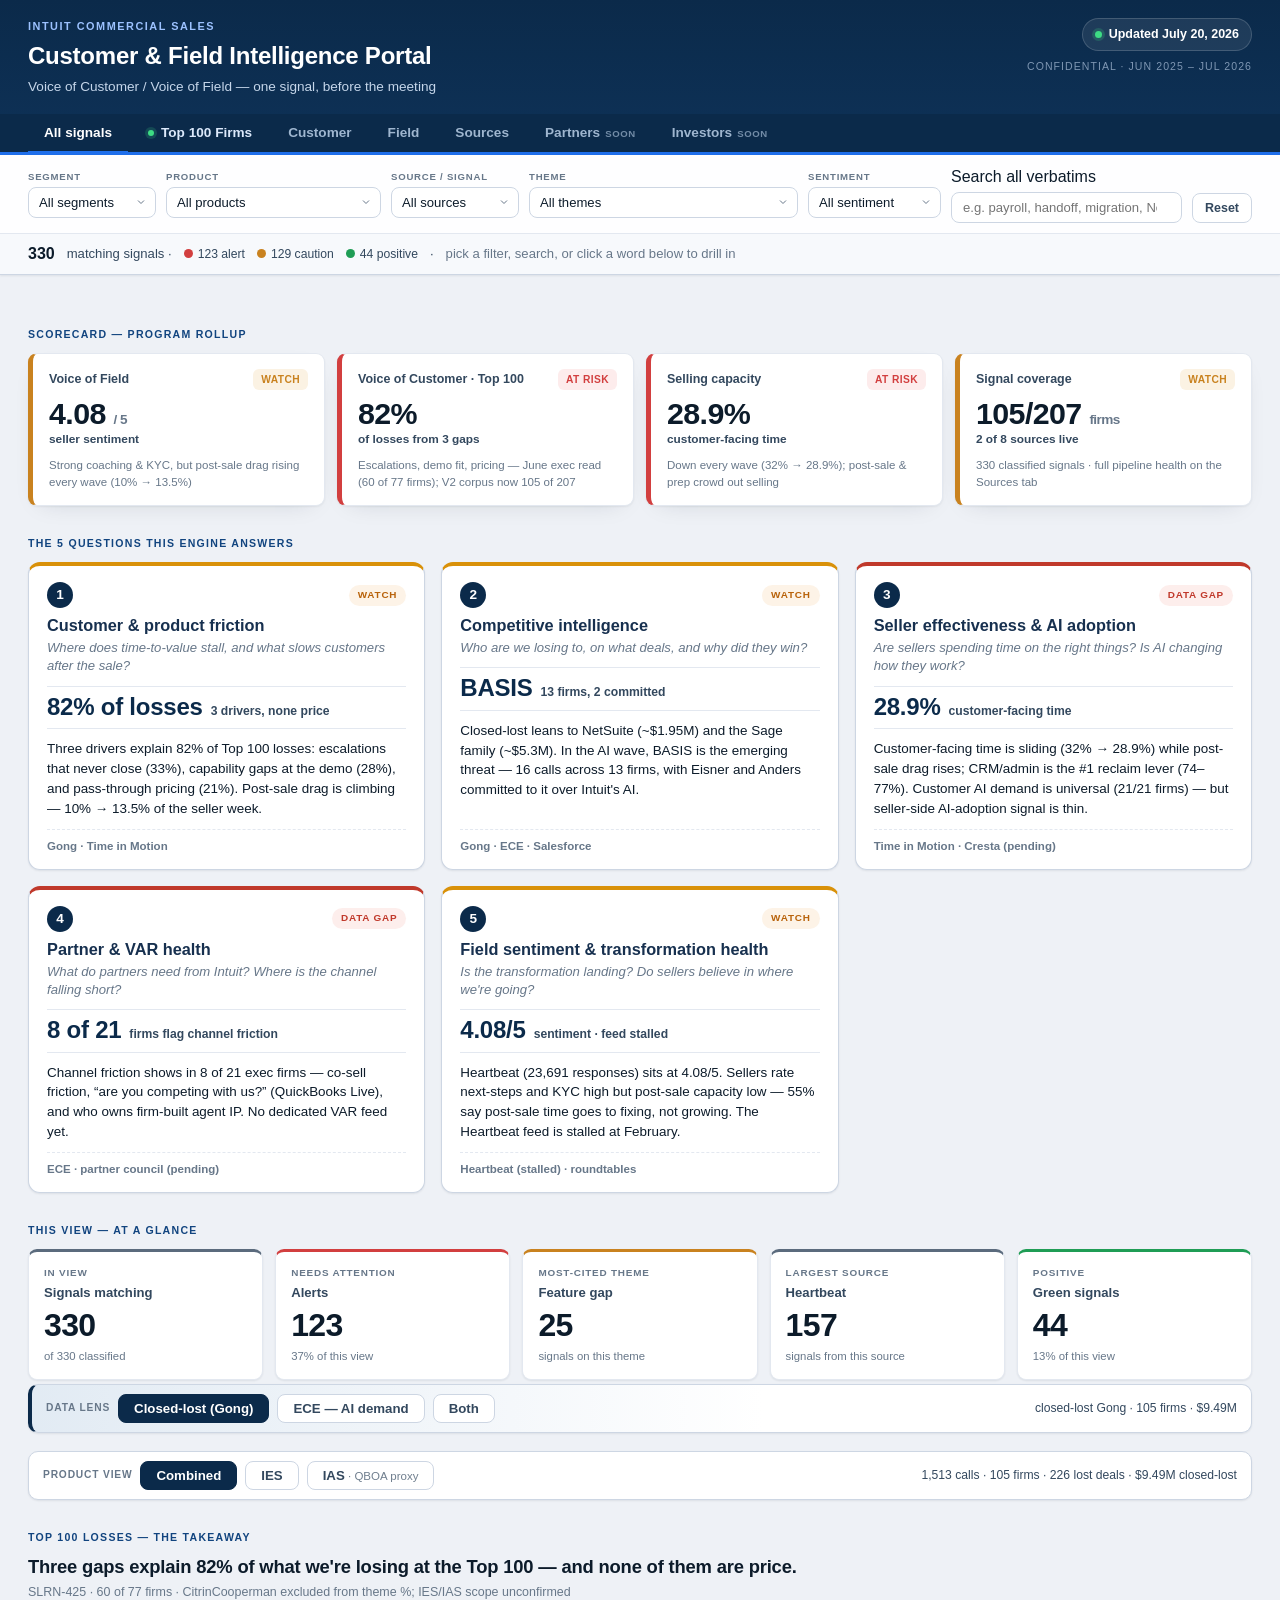
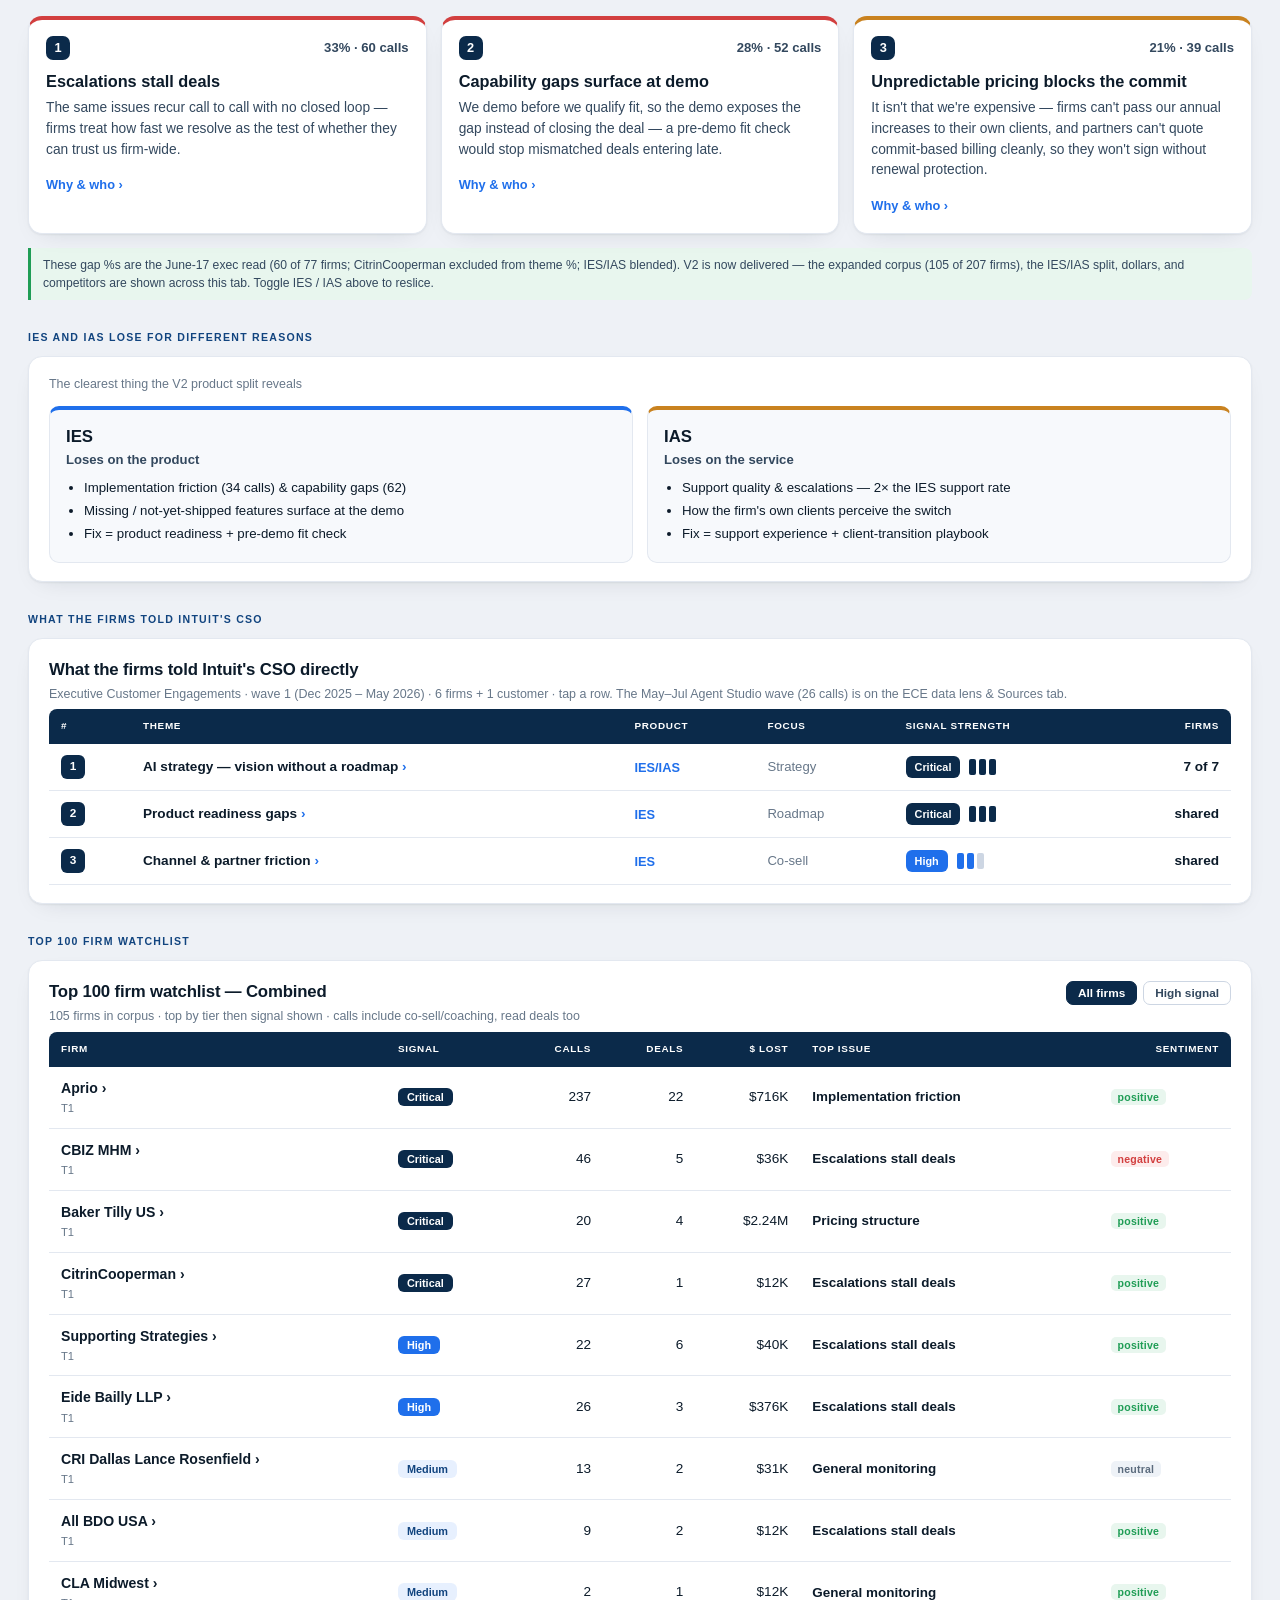
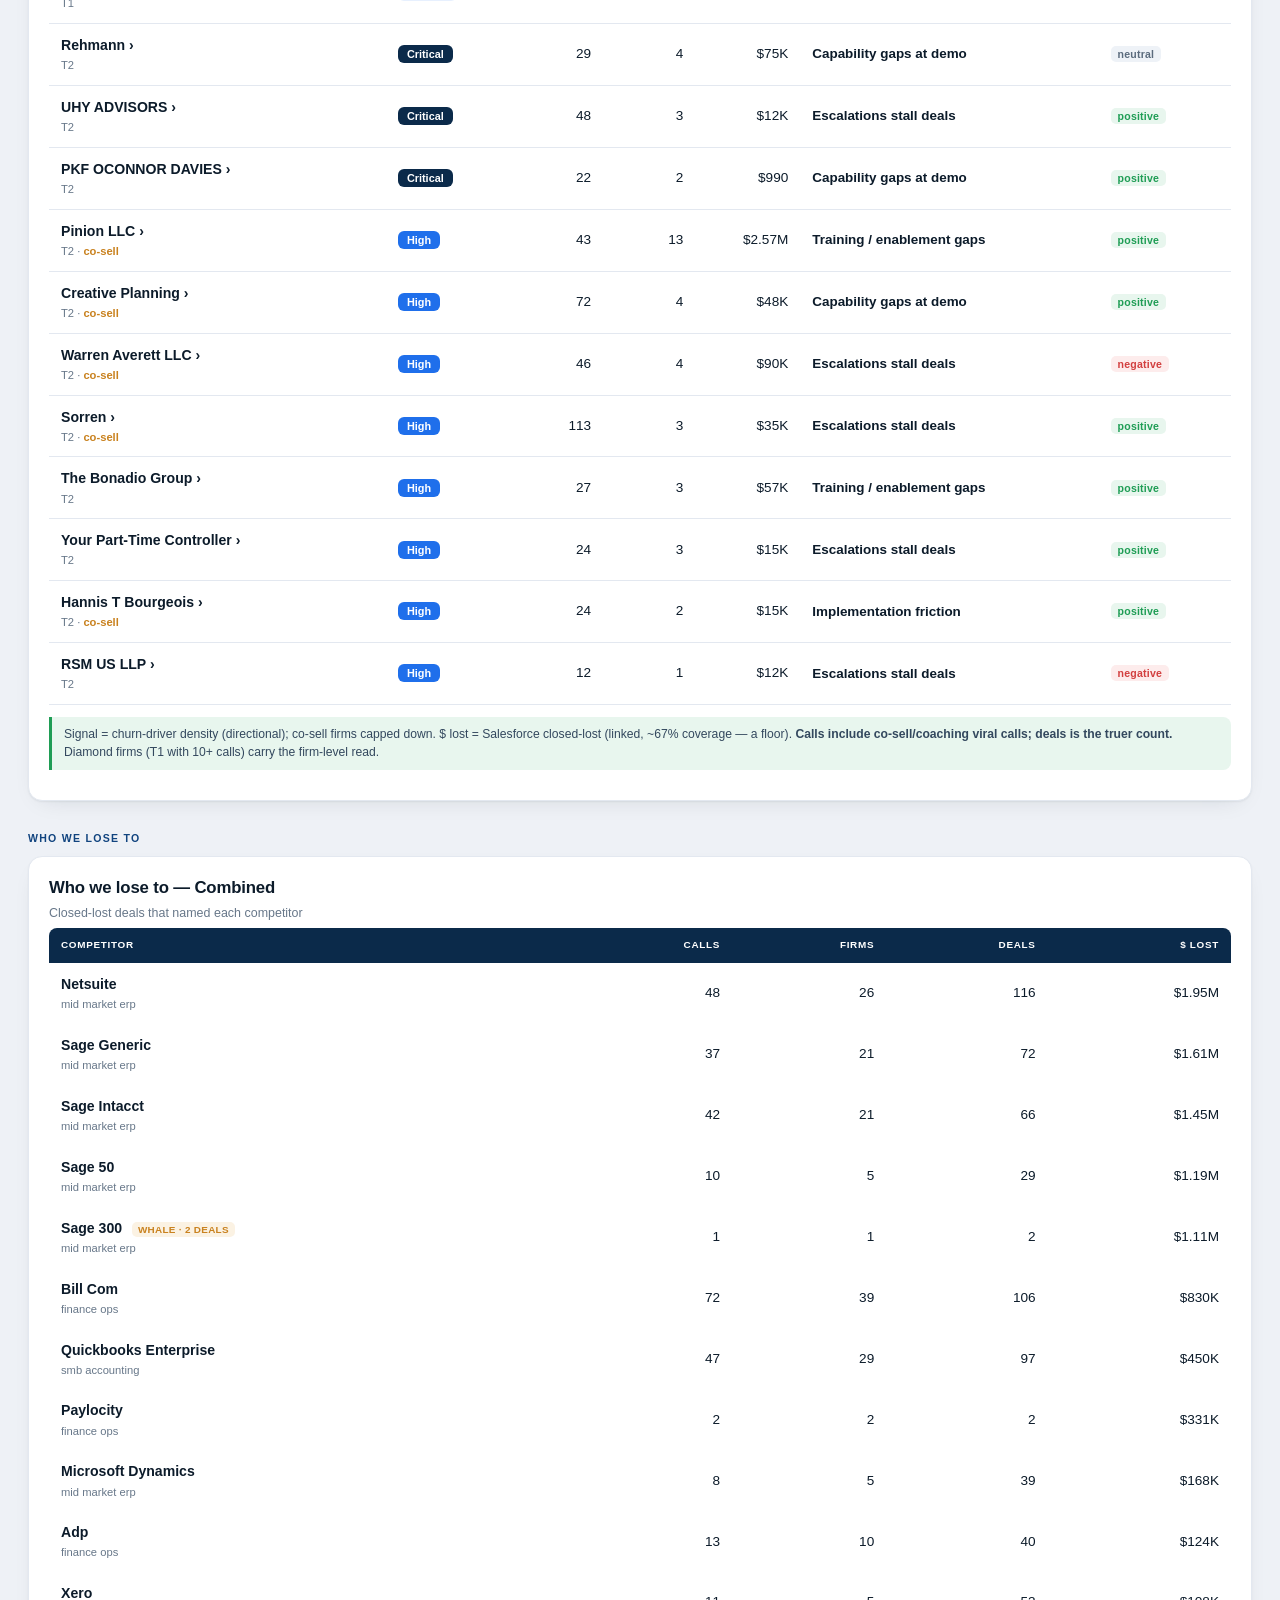
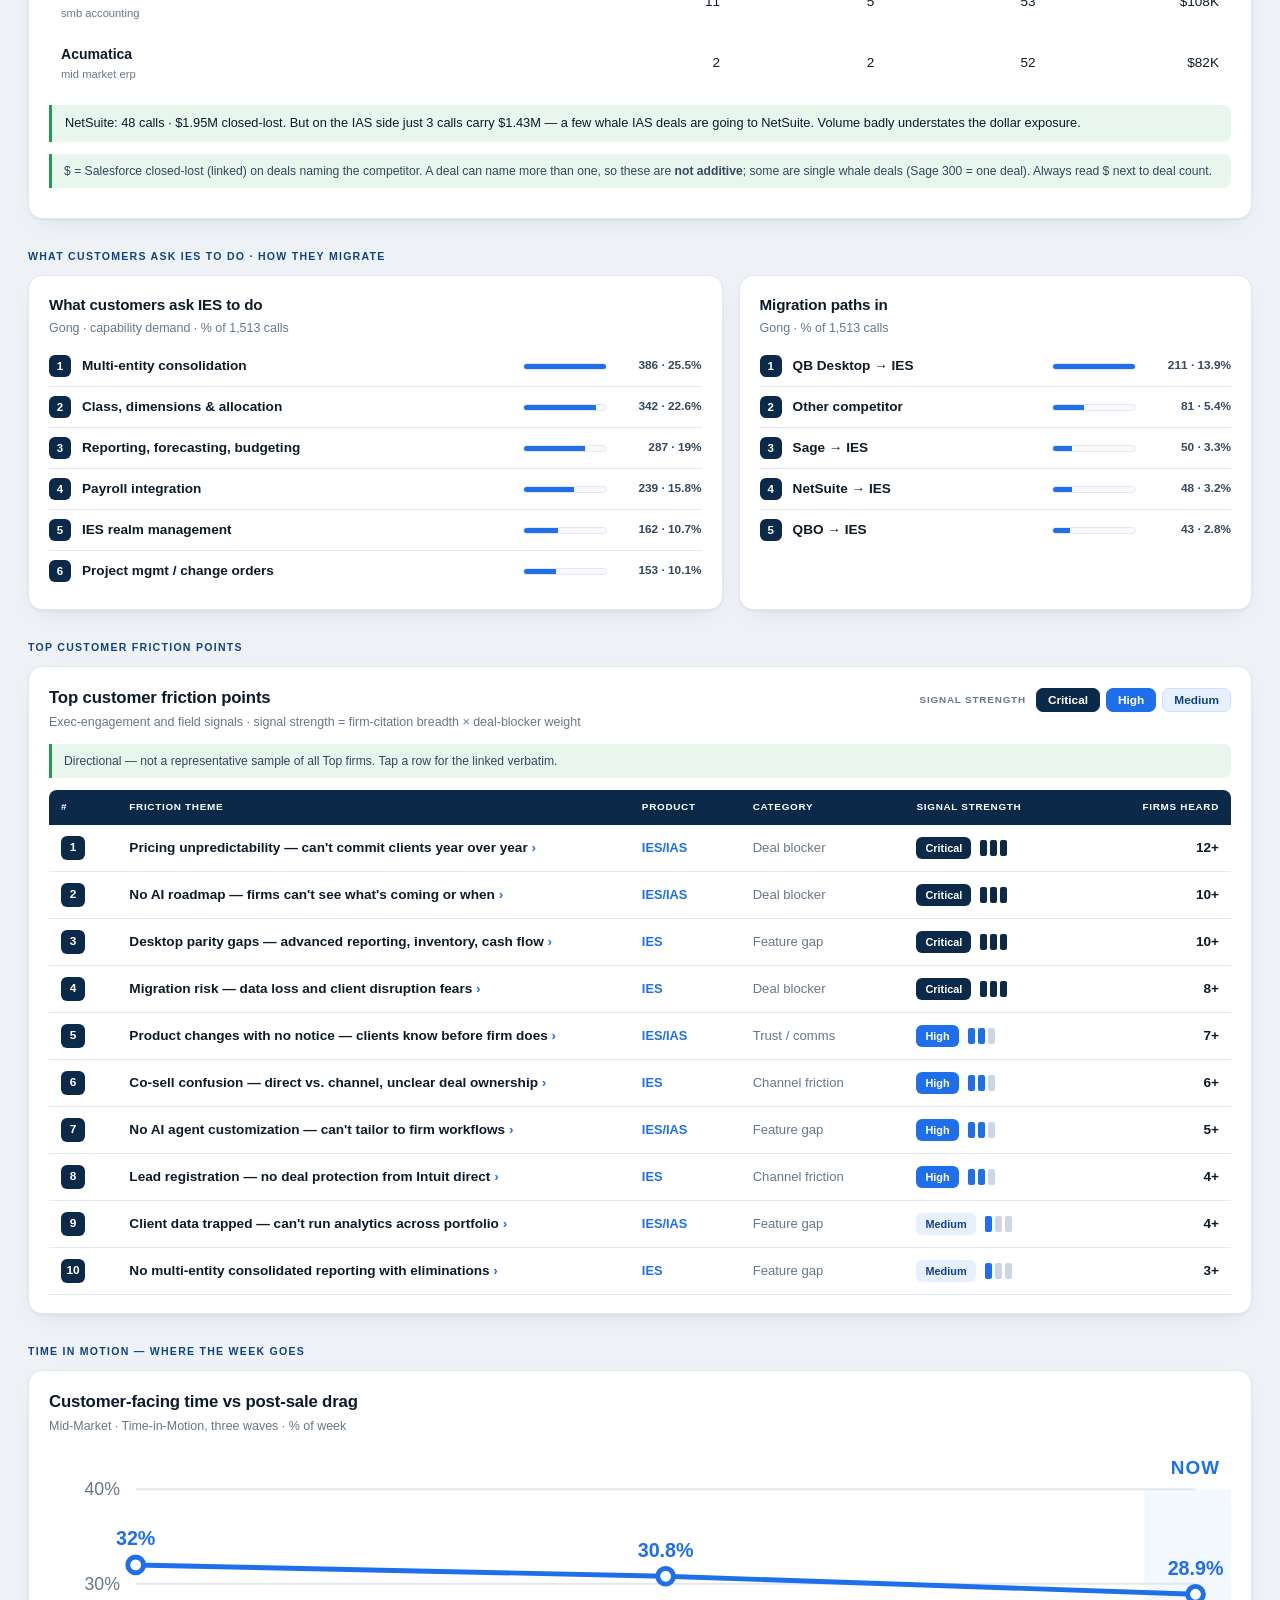
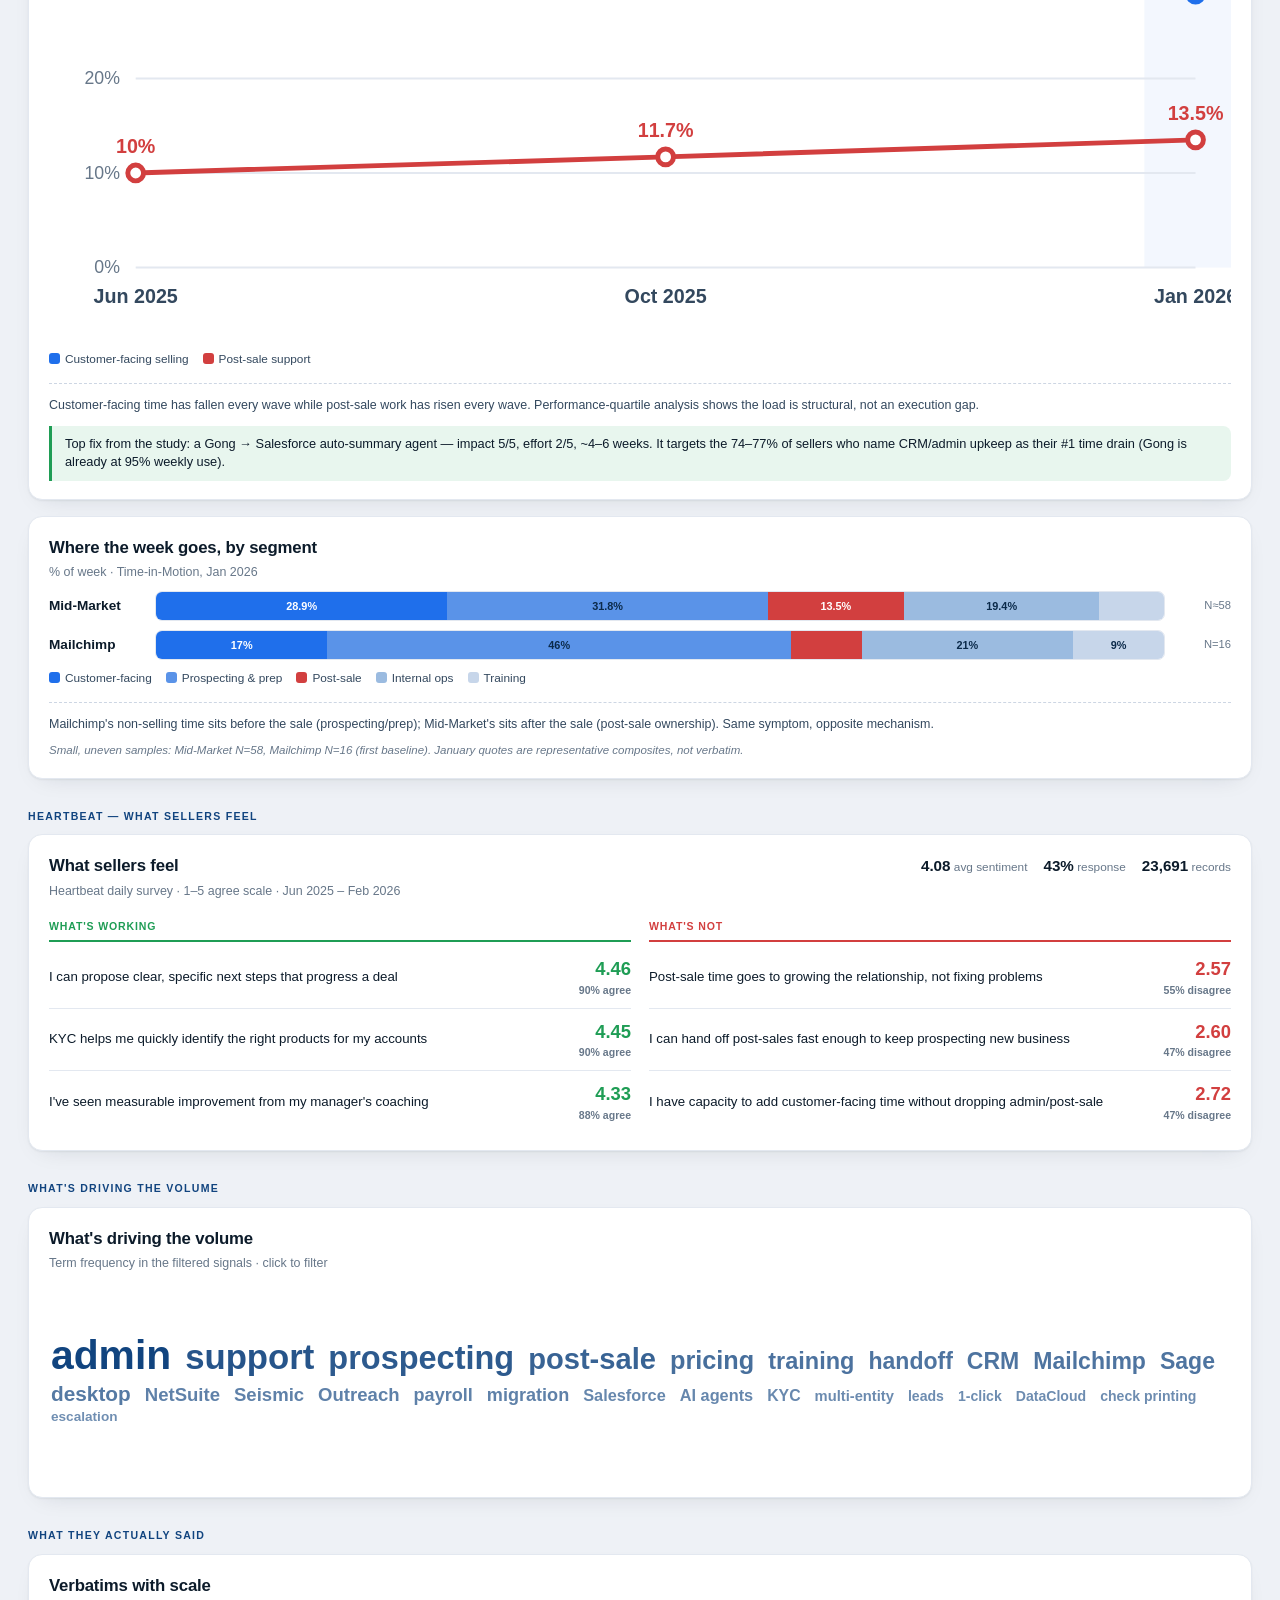
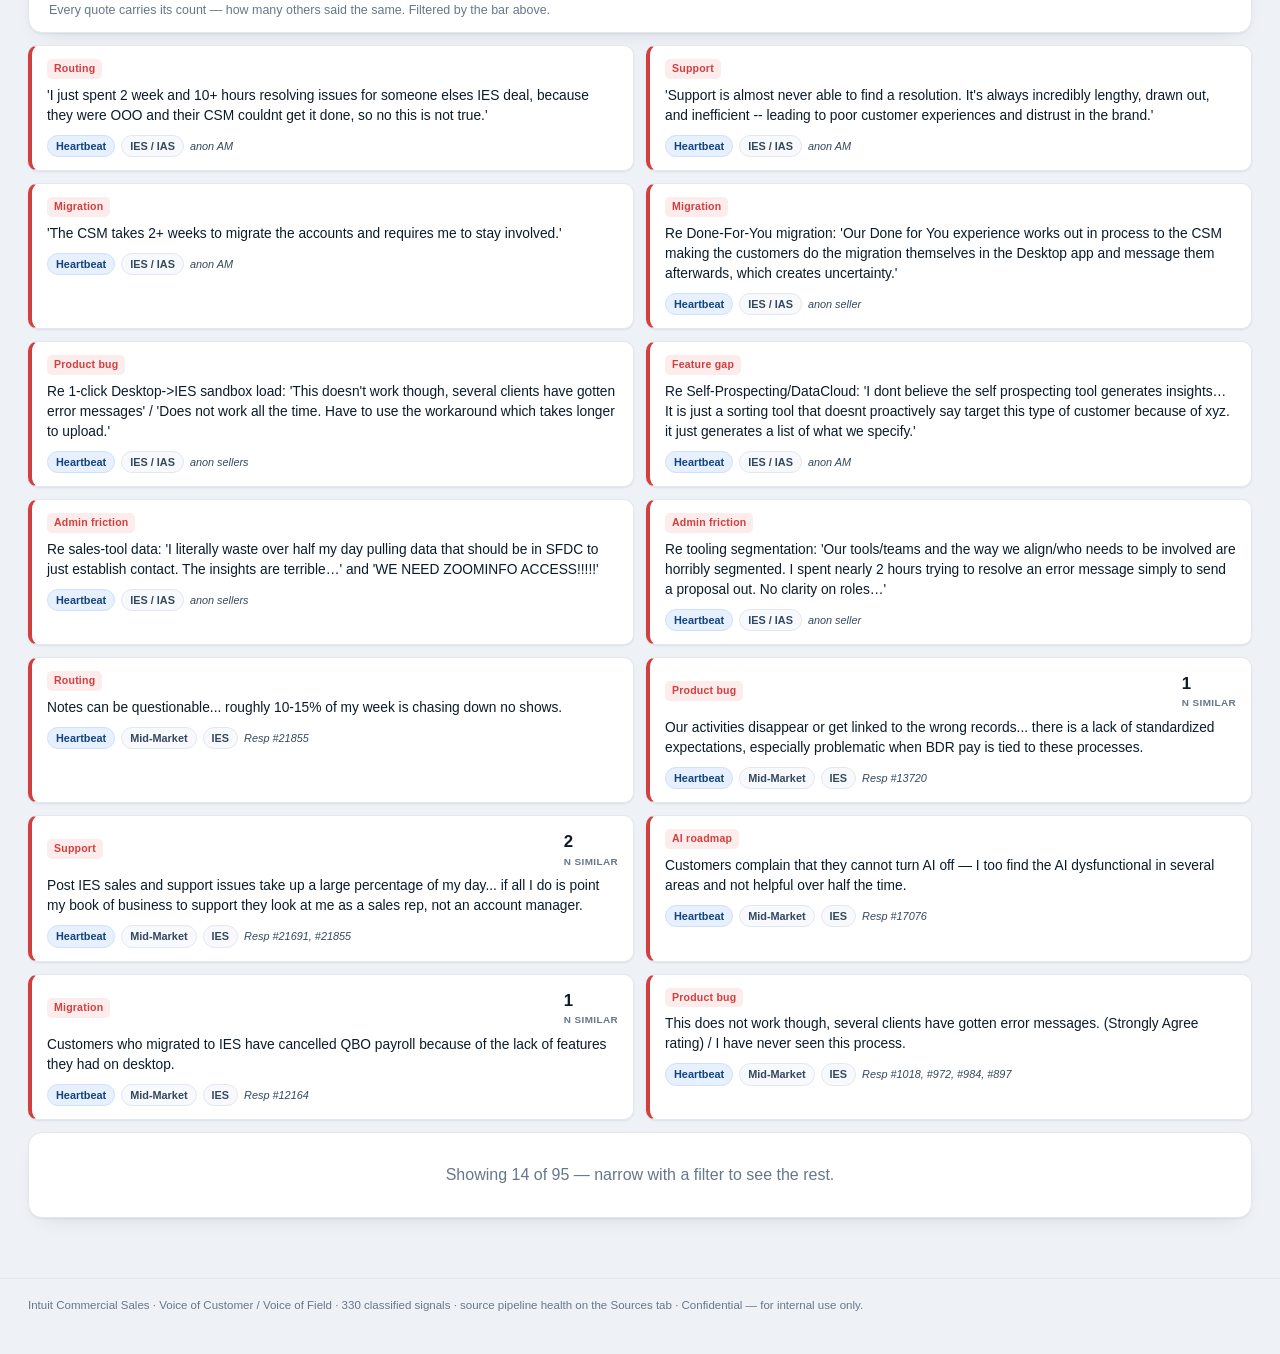
==== commit 526eb4c5: "Audit round 2: reconcile counts, fix labels, remove dead datasets From an independent expert audit: " ====
--- a/standalone.html
+++ b/standalone.html
@@ -495,7 +495,7 @@
 </footer>
 
 <script>
-window.VOC_DATA = {"meta":{"title":"Customer & Field Intelligence Portal","subtitle":"Intuit Commercial Sales · Voice of Customer / Voice of Field","updated":"2026-07-20","scope":"Jun 2025 – Jul 2026","confidential":true,"n_signals":359,"n_sources":6,"n_docs":33},"filters":{"segment":["Mid-Market","Money","Mailchimp","Accountant","SMB"],"product":[{"k":"IES","data":true},{"k":"IAS / Accountant","data":true},{"k":"QuickBooks Desktop","data":true},{"k":"QB Payroll","data":true},{"k":"Mailchimp","data":true},{"k":"QBO Advanced","data":false},{"k":"QB Payments","data":false},{"k":"Bill Pay","data":false},{"k":"QB Capital","data":false},{"k":"QB Time","data":false}],"source":["Heartbeat","Time in Motion","Gong","ECE","Roundtable","derived/analysis"],"theme":["AI roadmap","AI strategy/roadmap","Admin friction","Admin/CRM time","Capability gap","Channel/partner friction","Churn driver","Collateral scarcity","Competitive (Sage/NetSuite/Acumatica)","Customer time","Discovery","Enablement","Feature gap","Handoff","Implementation friction","Internal mtgs","Manager support","Manual work","Migration","Onboarding","Pitch","Pricing/TCO","Product bug","Product readiness gap","Prospecting","Routing","Sample","Support","Tools","Tools friction","Training","Trust/comms"],"sentiment":["red","amber","green","neutral"]},"kpis":[{"label":"Customer-facing time","seg":"Mid-Market","value":"28.9%","delta":"-1.9 pts","dir":"down","bad":true,"sub":"3-wave decline · 32% Jun → 30.8% Oct → 28.9% Jan","sentiment":"red"},{"label":"Post-sale drag","seg":"Mid-Market","value":"13.5%","delta":"+1.8 pts","dir":"up","bad":true,"sub":"of the week · up from 10% in Jun 2025","sentiment":"red"},{"label":"CRM & admin tax","seg":"Field","value":"74–77%","delta":"","dir":"flat","bad":false,"sub":"name it the #1 way to reclaim selling time","sentiment":"amber"},{"label":"Heartbeat sentiment","seg":"Field","value":"4.08","delta":"","dir":"flat","bad":false,"sub":"avg daily, 1–5 scale · 43% response · n=23,691","sentiment":"neutral"},{"label":"Top-100 calls analyzed","seg":"Customer","value":"1,243","delta":"","dir":"flat","bad":false,"sub":"60 of 77 firms · Gong · rolling 12 mo","sentiment":"neutral"}],"timeseries":{"title":"Customer-facing time vs post-sale drag","sub":"Mid-Market · Time-in-Motion, three waves · % of week","labels":["Jun 2025","Oct 2025","Jan 2026"],"now":"Jan 2026","series":[{"name":"Customer-facing selling","color":"brand","values":[32,30.8,28.9]},{"name":"Post-sale support","color":"red","values":[10,11.7,13.5]}],"note":"Customer-facing time has fallen every wave while post-sale work has risen every wave. Performance-quartile analysis shows the load is structural, not an execution gap.","fix":"Top fix from the study: a Gong → Salesforce auto-summary agent — impact 5/5, effort 2/5, ~4–6 weeks. It targets the 74–77% of sellers who name CRM/admin upkeep as their #1 time drain (Gong is already at 95% weekly use)."},"mix":{"title":"Where the week goes, by segment","sub":"% of week · Time-in-Motion, Jan 2026","cats":["Customer-facing","Prospecting & prep","Post-sale","Internal ops","Training"],"rows":[{"seg":"Mid-Market","n":"N≈58","values":[28.9,31.8,13.5,19.4,6.4]},{"seg":"Mailchimp","n":"N=16","values":[17,47,7,21,9]}],"note":"Mailchimp's non-selling time sits before the sale (prospecting/prep); Mid-Market's sits after the sale (post-sale ownership). Same symptom, opposite mechanism.","caveat":"Small, uneven samples: Mid-Market N=58, Mailchimp N=16 (first baseline). January quotes are representative composites, not verbatim."},"trending":[{"title":"Churn drivers — Top 100 firms","sub":"Gong · SLRN-425 exec summary · % of 212 churn-signal calls (of 1,243 · 60 of 77 firms)","unit":"calls","rows":[{"t":"Escalations stall deals","v":60,"p":"33%","s":"red"},{"t":"Capability gaps surface at demo","v":52,"p":"28%","s":"red"},{"t":"Pricing — structure, not just price","v":39,"p":"21%","s":"amber"}]},{"title":"What customers ask IES to do","sub":"Gong · SLRN-425 capability tags · % of 1,243 calls","unit":"calls","rows":[{"t":"Multi-entity consolidation","v":299,"p":"24.1%","s":"brand"},{"t":"Class, dimensions & allocation","v":288,"p":"23.2%","s":"brand"},{"t":"Reporting, forecasting, budgeting","v":244,"p":"19.6%","s":"brand"},{"t":"Payroll integration","v":216,"p":"17.4%","s":"brand"},{"t":"IES realm management","v":134,"p":"10.8%","s":"brand"}]},{"title":"Migration paths into IES","sub":"Gong · SLRN-425 · % of 1,243 calls","unit":"calls","rows":[{"t":"QuickBooks Desktop → IES","v":167,"p":"13.4%","s":"brand"},{"t":"Sage Intacct → IES","v":43,"p":"3.5%","s":"amber"},{"t":"NetSuite → IES","v":42,"p":"3.4%","s":"amber"},{"t":"QBO → IES","v":38,"p":"3.1%","s":"brand"}]}],"wordcloud":[["payroll",30],["multi-entity",28],["migration",26],["post-sale",25],["handoff",24],["CRM",22],["Salesforce",20],["prospecting",20],["admin",19],["escalation",18],["support",17],["pricing",17],["desktop",16],["AI agents",15],["leads",14],["1-click",13],["DataCloud",12],["Mailchimp",12],["training",13],["NetSuite",11],["Seismic",10],["check printing",9],["Outreach",9],["Sage",9],["KYC",8]],"coverage":[{"src":"Gong — Top 100 firm calls","vol":"1,243 calls","reach":"60 of 77 firms · V1 directional read","status":"Live"},{"src":"Heartbeat survey","vol":"23,691 records","reach":"553 verbatims","status":"Live"},{"src":"Time in Motion","vol":"3 waves","reach":"Mid-Market + Mailchimp","status":"Recurring"},{"src":"AM Experience survey","vol":"MM 82–105 · Money 83","reach":"by segment","status":"Live"},{"src":"Executive engagements (ECE)","vol":"7 engagements","reach":"6 firms + 1 customer · Dec'25–May'26","status":"Done"},{"src":"Seller roundtables","vol":"VOF sessions","reach":"Mid-Market IES sellers","status":"Done"},{"src":"Cresta (live AI)","vol":"—","reach":"SMB inbound","status":"Pending"}],"signals":[{"id":0,"type":"ranking","text":"Q01 post-sale handoff: 'When I close a deal, the handoff to the post-sale team is clear enough that I don't get pulled back in.' Strongest cross-signal finding across 4 sources; low score = post-sale reabsorption eroding selling capacity at scale.","theme":"Routing","sentiment":"red","count":"10–15% of one AM's week chasing no-shows","who":"Resp #21855 / #18383","src":"Heartbeat","seg":"cross","prod":"unknown","period":"Jun 2025–Feb 2026 (underlying data); doc dated Jun 2026","commentary":false},{"id":1,"type":"stat","text":"TIM post-sale ownership growing 10% -> 13.5% across three waves; customer prep doubled 3.7% -> 7.0%.","theme":"Admin friction","sentiment":"amber","count":"10%→13.5%; 3.7%→7.0%","who":"TIM study","src":"Heartbeat","seg":"cross","prod":"unknown","period":"Jun 2025–Feb 2026 (underlying data); doc dated Jun 2026","commentary":false},{"id":2,"type":"stat","text":"74–77% of sellers name CRM/admin upkeep as their #1 streamlining opportunity across three TIM waves; basis for Q03 'post-call SFDC update <10 min' and the Gong->SFDC auto-summary agent business case.","theme":"Admin friction","sentiment":"red","count":"74–77%","who":"TIM / Resp #17568, #16593","src":"Heartbeat","seg":"cross","prod":"unknown","period":"Jun 2025–Feb 2026 (underlying data); doc dated Jun 2026","commentary":false},{"id":3,"type":"ranking","text":"Q04 prospecting data quality is the most recurring tool-related friction: DataCloud/Self-Prospecting is a sorting tool with no proactive targeting logic; lead data riddled with wrong contacts, duplicates, ex-employees since Q1 FY24.","theme":"Feature gap","sentiment":"red","count":"","who":"Resp #21431, #13352, #5530, #12993","src":"Heartbeat","seg":"cross","prod":"unknown","period":"Jun 2025–Feb 2026 (underlying data); doc dated Jun 2026","commentary":false},{"id":4,"type":"ranking","text":"Q05 'OneGuide' gap — a single source of truth for IES product capability was the #1 structural ask from the May 29 Roundtable; no authoritative answer to 'can IES do X?'; Seismic returns cluttered/outdated results.","theme":"Support","sentiment":"red","count":"","who":"Resp #18612, #16394, #3106, #2967","src":"Heartbeat","seg":"cross","prod":"unknown","period":"Jun 2025–Feb 2026 (underlying data); doc dated Jun 2026","commentary":false},{"id":5,"type":"ranking","text":"Q06 BDR–AM handoff is a named revenue leak in 3 sources; BDR-AM campaign misalignment: 'Lots of different plays going on that feel surface level.'","theme":"Routing","sentiment":"red","count":"","who":"Resp #21855, #6882, #18383","src":"Heartbeat","seg":"cross","prod":"unknown","period":"Jun 2025–Feb 2026 (underlying data); doc dated Jun 2026","commentary":false},{"id":6,"type":"stat","text":"Q07 AI tools: Heartbeat shows Gong at 95% weekly use and high favorability, but uneven adoption (some never used the Cresta checklist); Cresta is in a June 2026 renewal decision. Only question collecting free text on ALL responses.","theme":"AI roadmap","sentiment":"amber","count":"Gong 95% weekly use","who":"Resp #15048, #683, #8786","src":"Heartbeat","seg":"cross","prod":"unknown","period":"Jun 2025–Feb 2026 (underlying data); doc dated Jun 2026","commentary":false},{"id":7,"type":"ranking","text":"Q08 Desktop-to-IES migration is the highest-signal growth motion AND the most under-enabled; better Desktop training 'would have led to the team hitting the ground faster with IES'; T30/T100 Gong cite migration risk as a named deal blocker and failed 1-click data loads.","theme":"Migration","sentiment":"red","count":"","who":"Resp #9906, #9857, #1018","src":"Heartbeat","seg":"cross","prod":"unknown","period":"Jun 2025–Feb 2026 (underlying data); doc dated Jun 2026","commentary":false},{"id":8,"type":"ranking","text":"Q09 Marketing-Sales alignment failure is a cross-signal theme with direct CX consequences; lead quality issues since Q1 FY24 (wrong contacts, duplicates, multiple calls to same business); described as the most structurally broken team boundary in the org.","theme":"Routing","sentiment":"red","count":"calling 3,500 accounts without a mass-email tool","who":"Resp #21431, #18612, #19366, #18580","src":"Heartbeat","seg":"cross","prod":"unknown","period":"Jun 2025–Feb 2026 (underlying data); doc dated Jun 2026","commentary":false},{"id":9,"type":"stat","text":"Q10 VOC meta-question measures whether the program itself is working; seller asked directly 'What concrete actions will be taken with the information gathered from this survey?'; Town Hall response rate ~3%. Track monthly as program-health metric.","theme":"Trust/comms","sentiment":"amber","count":"Town Hall ~3% response rate","who":"Resp #17195, #7476, #14402, #22531","src":"Heartbeat","seg":"cross","prod":"unknown","period":"Jun 2025–Feb 2026 (underlying data); doc dated Jun 2026","commentary":false},{"id":10,"type":"stat","text":"Underlying Heartbeat dataset cited as n=23,691 responses across ~150 questions with 553 free-text verbatims (Jun 2025–Feb 2026); BDR/AM behavioral patterns, tool confidence ratings, coaching quality.","theme":"Trust/comms","sentiment":"neutral","count":"n=23,691; 150 questions; 553 verbatims","who":"Heartbeat Survey","src":"Heartbeat","seg":"cross","prod":"unknown","period":"Jun 2025–Feb 2026 (underlying data); doc dated Jun 2026","commentary":false},{"id":11,"type":"stat","text":"Overall Heartbeat response rate across all categories.","theme":"Trust/comms","sentiment":"amber","count":"43.0% (6,278 of 14,613)","who":"Heartbeat","src":"Heartbeat","seg":"cross","prod":"unknown","period":"Dec 2025–Apr 2026","commentary":false},{"id":12,"type":"stat","text":"Tools & Technology category — highest volume by far.","theme":"Product bug","sentiment":"amber","count":"Responded 2,381 / Did Not Respond 3,239 / total 5,620 = 42.4% response rate","who":"Heartbeat","src":"Heartbeat","seg":"cross","prod":"unknown","period":"Dec 2025–Apr 2026","commentary":false},{"id":13,"type":"stat","text":"Enablement category.","theme":"Support","sentiment":"amber","count":"Responded 1,082 / 1,502 / total 2,584 = 41.9%","who":"Heartbeat","src":"Heartbeat","seg":"cross","prod":"unknown","period":"Dec 2025–Apr 2026","commentary":false},{"id":14,"type":"stat","text":"Culture category — highest response rate.","theme":"Trust/comms","sentiment":"green","count":"Responded 1,068 / 1,224 / total 2,292 = 46.6%","who":"Heartbeat","src":"Heartbeat","seg":"cross","prod":"unknown","period":"Dec 2025–Apr 2026","commentary":false},{"id":15,"type":"stat","text":"Sales Process category — lowest response rate.","theme":"Admin friction","sentiment":"amber","count":"Responded 700 / 1,002 / total 1,702 = 41.1%","who":"Heartbeat","src":"Heartbeat","seg":"cross","prod":"unknown","period":"Dec 2025–Apr 2026","commentary":false},{"id":16,"type":"stat","text":"Seller Time category.","theme":"Admin friction","sentiment":"amber","count":"Responded 366 / 507 / total 873 = 41.9%","who":"Heartbeat","src":"Heartbeat","seg":"cross","prod":"unknown","period":"Dec 2025–Apr 2026","commentary":false},{"id":17,"type":"stat","text":"Marketing category.","theme":"Routing","sentiment":"amber","count":"Responded 303 / 385 / total 688 = 44.0%","who":"Heartbeat","src":"Heartbeat","seg":"cross","prod":"unknown","period":"Dec 2025–Apr 2026","commentary":false},{"id":18,"type":"stat","text":"Communication category.","theme":"Trust/comms","sentiment":"green","count":"Responded 243 / 291 / total 534 = 45.5%","who":"Heartbeat","src":"Heartbeat","seg":"cross","prod":"unknown","period":"Dec 2025–Apr 2026","commentary":false},{"id":19,"type":"stat","text":"Uncategorized/blank category bucket.","theme":"Support","sentiment":"neutral","count":"Responded 135 / 185 / total 320 = 42.2%","who":"Heartbeat","src":"Heartbeat","seg":"cross","prod":"unknown","period":"Dec 2025–Apr 2026","commentary":false},{"id":20,"type":"stat","text":"Daily average Response Value (AVG), Likert 1-5 scale, across 142 days.","theme":"Trust/comms","sentiment":"green","count":"mean 4.08, median 4.10, n=142 days","who":"Heartbeat","src":"Heartbeat","seg":"cross","prod":"unknown","period":"Dec 4 2025–Apr 25 2026","commentary":false},{"id":21,"type":"stat","text":"Lowest daily average score in the series.","theme":"Admin friction","sentiment":"amber","count":"3.021","who":"Heartbeat","src":"Heartbeat","seg":"cross","prod":"unknown","period":"Dec 4 2025–Apr 25 2026","commentary":false},{"id":22,"type":"stat","text":"Highest daily average score in the series.","theme":"Trust/comms","sentiment":"green","count":"5.0","who":"Heartbeat","src":"Heartbeat","seg":"cross","prod":"unknown","period":"Dec 4 2025–Apr 25 2026","commentary":false},{"id":23,"type":"theme","text":"Scores soften in March–April (recurring 3.0–3.7 days, e.g. 3/12=3.02, 3/18=3.02, 3/20=3.10, 4/3=3.23, 4/6=3.33) versus a stronger Dec–Jan band (many 4.5–4.9 days).","theme":"Trust/comms","sentiment":"amber","count":"Q4-cal dip vs Dec/Jan high","who":"Heartbeat","src":"Heartbeat","seg":"cross","prod":"unknown","period":"Dec 4 2025–Apr 25 2026","commentary":false},{"id":24,"type":"stat","text":"Data gap: no row for 3/24/26 (series jumps 3/23 to 3/25).","theme":"Product bug","sentiment":"neutral","count":"1 missing day","who":"Heartbeat","src":"Heartbeat","seg":"cross","prod":"unknown","period":"Dec 4 2025–Apr 25 2026","commentary":false},{"id":25,"type":"stat","text":"Lowest-scoring question: 'The time I spend on customers after the sale is focused on growing the relationship rather than fixing implementation problems.' SA5/A8/Neu9/D15/SD12.","theme":"Admin friction","sentiment":"red","count":"score 2.57; 55% disagree, 27% agree; n=49","who":"Heartbeat","src":"Heartbeat","seg":"cross","prod":"both","period":"Dec 2025–Apr 2026","commentary":false},{"id":26,"type":"stat","text":"'I am able to transition post-sales responsibilities to support teams quickly enough that it does not interfere with my ability to prospect or pursue new business.' SA4/A6/Neu18/D15/SD10.","theme":"Routing","sentiment":"red","count":"score 2.60; 47% disagree, 19% agree; n=53","who":"Heartbeat","src":"Heartbeat","seg":"cross","prod":"both","period":"Dec 2025–Apr 2026","commentary":false},{"id":27,"type":"stat","text":"'I have the capacity to increase my current level of customer-facing time without needing to remove any of my existing administrative or post-sales tasks.' SA5/A8/Neu15/D17/SD8.","theme":"Admin friction","sentiment":"red","count":"score 2.72; 47% disagree, 25% agree; n=53","who":"Heartbeat","src":"Heartbeat","seg":"cross","prod":"both","period":"Dec 2025–Apr 2026","commentary":false},{"id":28,"type":"stat","text":"'The transition from closing to onboarding was managed by our internal systems and support teams efficiently enough that it required minimal manual intervention.' SA6/A5/Neu18/D17/SD5.","theme":"Routing","sentiment":"red","count":"score 2.80; 43% disagree; n=51","who":"Heartbeat","src":"Heartbeat","seg":"cross","prod":"both","period":"Dec 2025–Apr 2026","commentary":false},{"id":29,"type":"stat","text":"'I feel confident in my ability to guide a customer through the 1-click process of loading their QuickBooks Desktop data into the IES sandbox.' SA7/A9/Neu12/D16/SD5.","theme":"Migration","sentiment":"red","count":"score 2.94; 43% disagree; n=49","who":"Heartbeat","src":"Heartbeat","seg":"cross","prod":"both","period":"Dec 2025–Apr 2026","commentary":false},{"id":30,"type":"stat","text":"'I use Salesforce as my primary tool for emailing and sharing collateral with customers.' SA6/A6/Neu16/D17/SD3 — sellers rely on Outlook/Outreach/Seismic instead.","theme":"Admin friction","sentiment":"amber","count":"score 2.90; 42% disagree; n=48","who":"Heartbeat","src":"Heartbeat","seg":"cross","prod":"both","period":"Dec 2025–Apr 2026","commentary":false},{"id":31,"type":"stat","text":"'I am aware of the new Lighthouse Sales Referral Program and how it differs from other referral programs.' low awareness/comms gap.","theme":"Trust/comms","sentiment":"amber","count":"score 3.07; 38% disagree; n=55","who":"Heartbeat","src":"Heartbeat","seg":"cross","prod":"both","period":"Dec 2025–Apr 2026","commentary":false},{"id":32,"type":"stat","text":"'Using Seller Co-Pilot to pull reports and prepare for meetings has significantly reduced administrative time.' low confidence / low adoption.","theme":"AI roadmap","sentiment":"amber","count":"score 3.12; 38% disagree, 33% agree; n=42","who":"Heartbeat","src":"Heartbeat","seg":"cross","prod":"both","period":"Dec 2025–Apr 2026","commentary":false},{"id":33,"type":"stat","text":"Outreach revamp question 'The new changes to Outreach ... has enabled me to drive better sales outcomes' has the largest substantive n: SA36/A87/Neu109/D16/SD7 — heavily neutral (Neutral=109, 43%).","theme":"Product bug","sentiment":"amber","count":"n=255; 48% agree, 9% disagree, 43% neutral","who":"Heartbeat","src":"Heartbeat","seg":"cross","prod":"both","period":"Dec 2025–Apr 2026","commentary":false},{"id":34,"type":"stat","text":"Top positive — 'I am confident in my ability to propose clear, specific next steps that successfully progress a deal.' SA33/A20/Neu6/D0/SD0.","theme":"Support","sentiment":"green","count":"score 4.46; 90% agree, 0% disagree; n=59","who":"Heartbeat","src":"Heartbeat","seg":"cross","prod":"both","period":"Dec 2025–Apr 2026","commentary":false},{"id":35,"type":"stat","text":"Top positive — 'Know Your Customer (KYC) enables me to quickly identify the right products for my accounts.' SA29/A17/Neu4/D1/SD0.","theme":"Support","sentiment":"green","count":"score 4.45; 90% agree; n=51","who":"Heartbeat","src":"Heartbeat","seg":"cross","prod":"both","period":"Dec 2025–Apr 2026","commentary":false},{"id":36,"type":"stat","text":"Top positive — 'I have seen a measurable improvement in my skills as a result of my manager's coaching.' SA28/A22/Neu5/D2/SD0.","theme":"Support","sentiment":"green","count":"score 4.33; 88% agree; n=57","who":"Heartbeat","src":"Heartbeat","seg":"cross","prod":"both","period":"Dec 2025–Apr 2026","commentary":false},{"id":37,"type":"stat","text":"TestBox positives: 'Using a TestBox demo environment helps me effectively address prospect objections' (score 4.29, 80% agree, n=51) and confidence leading strategic IES expansion conversations (score 4.37, 87% agree, n=46).","theme":"Feature gap","sentiment":"green","count":"scores 4.29 / 4.37","who":"Heartbeat","src":"Heartbeat","seg":"cross","prod":"both","period":"Dec 2025–Apr 2026","commentary":false},{"id":38,"type":"stat","text":"Two greeting prompts dominate response volume and inflate the positive tail: 'Have a great weekend!' (SA566/A141/Neu83/D10/SD7, n=807) and 'Happy Holidays' (n=164).","theme":"Trust/comms","sentiment":"neutral","count":"n=807 and n=164","who":"Heartbeat","src":"Heartbeat","seg":"cross","prod":"both","period":"Dec 2025–Apr 2026","commentary":false},{"id":39,"type":"verbatim","text":"'I just spent 2 week and 10+ hours resolving issues for someone elses IES deal, because they were OOO and their CSM couldnt get it done, so no this is not true.'","theme":"Routing","sentiment":"red","count":"10+ hours / 2 weeks","who":"anon AM","src":"Heartbeat","seg":"cross","prod":"both","period":"Dec 2025–Apr 2026","commentary":false},{"id":40,"type":"verbatim","text":"'Support is almost never able to find a resolution. It's always incredibly lengthy, drawn out, and inefficient -- leading to poor customer experiences and distrust in the brand.'","theme":"Support","sentiment":"red","count":"","who":"anon AM","src":"Heartbeat","seg":"cross","prod":"both","period":"Dec 2025–Apr 2026","commentary":false},{"id":41,"type":"verbatim","text":"'The CSM takes 2+ weeks to migrate the accounts and requires me to stay involved.'","theme":"Migration","sentiment":"red","count":"2+ weeks","who":"anon AM","src":"Heartbeat","seg":"cross","prod":"both","period":"Dec 2025–Apr 2026","commentary":false},{"id":42,"type":"verbatim","text":"Re Done-For-You migration: 'Our Done for You experience works out in process to the CSM making the customers do the migration themselves in the Desktop app and message them afterwards, which creates uncertainty.'","theme":"Migration","sentiment":"red","count":"","who":"anon seller","src":"Heartbeat","seg":"cross","prod":"both","period":"Dec 2025–Apr 2026","commentary":false},{"id":43,"type":"verbatim","text":"Re 1-click Desktop->IES sandbox load: 'This doesn't work though, several clients have gotten error messages' / 'Does not work all the time. Have to use the workaround which takes longer to upload.'","theme":"Product bug","sentiment":"red","count":"","who":"anon sellers","src":"Heartbeat","seg":"cross","prod":"both","period":"Dec 2025–Apr 2026","commentary":false},{"id":44,"type":"verbatim","text":"Re Self-Prospecting/DataCloud: 'I dont believe the self prospecting tool generates insights… It is just a sorting tool that doesnt proactively say target this type of customer because of xyz. it just generates a list of what we specify.'","theme":"Feature gap","sentiment":"red","count":"","who":"anon AM","src":"Heartbeat","seg":"cross","prod":"both","period":"Dec 2025–Apr 2026","commentary":false},{"id":45,"type":"verbatim","text":"Re sales-tool data: 'I literally waste over half my day pulling data that should be in SFDC to just establish contact. The insights are terrible…' and 'WE NEED ZOOMINFO ACCESS!!!!!'","theme":"Admin friction","sentiment":"red","count":"~half a day","who":"anon sellers","src":"Heartbeat","seg":"cross","prod":"both","period":"Dec 2025–Apr 2026","commentary":false},{"id":46,"type":"verbatim","text":"Re tooling segmentation: 'Our tools/teams and the way we align/who needs to be involved are horribly segmented. I spent nearly 2 hours trying to resolve an error message simply to send a proposal out. No clarity on roles…'","theme":"Admin friction","sentiment":"red","count":"~2 hours","who":"anon seller","src":"Heartbeat","seg":"cross","prod":"both","period":"Dec 2025–Apr 2026","commentary":false},{"id":47,"type":"verbatim","text":"Re competitor battlecards: 'Where are these battlecards?' / 'never seen a battle card for a competitor before' / 'battle cards in seismic but they do not always appear to be up to date.'","theme":"Support","sentiment":"amber","count":"","who":"anon sellers","src":"Heartbeat","seg":"cross","prod":"both","period":"Dec 2025–Apr 2026","commentary":false},{"id":48,"type":"verbatim","text":"Re Outreach: 'It tracks opt-outs well, but phone number updates won't save 90% of the time' and 'Many sequences and resources are still not available to everyone in Outreach- we also have been told to dial from Orum moving forward.'","theme":"Product bug","sentiment":"amber","count":"fails 90% of the time","who":"anon sellers","src":"Heartbeat","seg":"cross","prod":"both","period":"Dec 2025–Apr 2026","commentary":false},{"id":49,"type":"theme","text":"AI tools widely indispensable; most-named in free text: Gemini (18 mentions), Notebook LM/LLM (13), Gong (11), GenStudio/GenAI (6), KYC (6), Help Desk Gem (4), Orum (3); ChatGPT, ZoomInfo, anthropic/Claude each 1.","theme":"AI roadmap","sentiment":"green","count":"Gemini 18, Notebook 13, Gong 11","who":"Heartbeat free text","src":"Heartbeat","seg":"cross","prod":"both","period":"Dec 2025–Apr 2026","commentary":false},{"id":50,"type":"verbatim","text":"'gen studio w/ anthropic.claude-3.5-sonnet-20241022-v2-0. This model is least likely to add made up information into my call note summaries.'","theme":"AI roadmap","sentiment":"green","count":"","who":"anon seller","src":"Heartbeat","seg":"cross","prod":"both","period":"Dec 2025–Apr 2026","commentary":false},{"id":51,"type":"verbatim","text":"Coaching positive: 'my manager has been instrumental in the improvement of my skills… I would not be in the position I am now without her dedicated coaching.' / 'my coach has provided me with actionable tips.' / 'My manager is the best coach I've ever had.'","theme":"Support","sentiment":"green","count":"","who":"anon sellers (managers named)","src":"Heartbeat","seg":"cross","prod":"both","period":"Dec 2025–Apr 2026","commentary":false},{"id":52,"type":"verbatim","text":"Coaching negative: 'I get commentary, not coaching. I don't get the sense that one of my calls has been watched from start to finish.'","theme":"Support","sentiment":"amber","count":"","who":"anon seller","src":"Heartbeat","seg":"cross","prod":"both","period":"Dec 2025–Apr 2026","commentary":false},{"id":53,"type":"theme","text":"Survey fatigue / VOC-loop skepticism: 'have gotten this same survey 4 days in a row', 'Yes please, we do not need these daily', 'I would participate more if the questions would influence positive change' — balanced by 'I have seen changes' / 'I think it is impactful.'","theme":"Trust/comms","sentiment":"amber","count":"","who":"anon sellers","src":"Heartbeat","seg":"cross","prod":"both","period":"Dec 2025–Apr 2026","commentary":false},{"id":54,"type":"theme","text":"Comms-channel preference: repeated requests to move the weekly mid-market newsletter and support updates from Slack to email ('Things get lost in slack', 'Please send the newsletter through email').","theme":"Trust/comms","sentiment":"amber","count":"","who":"anon sellers","src":"Heartbeat","seg":"cross","prod":"both","period":"Dec 2025–Apr 2026","commentary":false},{"id":55,"type":"theme","text":"Awareness gaps on programs/features: 'no idea what this is' (Lighthouse Referral), 'IDK what that is' (IES Switcher), 'have not heard of 23.0 vs 24.0', 'dont know what seller co-pilot is', 'not aware of this tool' (Mid Market Sales Help Desk Gem).","theme":"Trust/comms","sentiment":"amber","count":"","who":"anon sellers","src":"Heartbeat","seg":"cross","prod":"both","period":"Dec 2025–Apr 2026","commentary":false},{"id":56,"type":"verbatim","text":"Capacity/role-design signal: 'the ROI on having an admin type roll who is responsible for the appointment setting and prospecting and basic admin is far greater than having someone at a KAM level doing these tasks.'","theme":"Admin friction","sentiment":"amber","count":"","who":"anon KAM","src":"Heartbeat","seg":"cross","prod":"both","period":"Dec 2025–Apr 2026","commentary":false},{"id":57,"type":"stat","text":"23,691 total survey records; verbatim counts reflect substantive free-text responses only (noise/test excluded). Topic 1 handoffs = 9 verbatims, Topic 2 IES friction = 30 substantive IES-specific verbatims, Topic 3 prospecting = 20 with direct prospecting signal from 79 total pulled.","theme":"Prospecting","sentiment":"neutral","count":"23,691 records; 9 / 30 / 20 verbatims","who":"Heartbeat dataset","src":"Heartbeat","seg":"MM","prod":"IES","period":"Jun 2025–Feb 2026","commentary":false},{"id":58,"type":"theme","text":"No verbatim in the dataset praises the handoff process. Every comment that touches it identifies a problem. Two failure modes: upstream (BDR->AM) and downstream (AM->support).","theme":"Routing","sentiment":"red","count":"9 verbatims","who":"Heartbeat sellers","src":"Heartbeat","seg":"MM","prod":"IES","period":"Jun 2025–Feb 2026","commentary":false},{"id":59,"type":"verbatim","text":"Notes can be questionable... roughly 10-15% of my week is chasing down no shows.","theme":"Routing","sentiment":"red","count":"1; AM est. 10-15% weekly time lost","who":"Resp #21855","src":"Heartbeat","seg":"MM","prod":"IES","period":"Jun 2025–Feb 2026","commentary":false},{"id":60,"type":"verbatim","text":"There should be flexibility for BDRs that are more tenured/experienced.","theme":"Admin friction","sentiment":"amber","count":"1","who":"Resp #18383","src":"Heartbeat","seg":"MM","prod":"IES","period":"Jun 2025–Feb 2026","commentary":false},{"id":61,"type":"verbatim","text":"BDR and AM campaigns feel misaligned. Lots of different plays going on that feel surface level.","theme":"Routing","sentiment":"amber","count":"1","who":"Resp #6882","src":"Heartbeat","seg":"MM","prod":"IES","period":"Jun 2025–Feb 2026","commentary":false},{"id":62,"type":"verbatim","text":"Our activities disappear or get linked to the wrong records... there is a lack of standardized expectations, especially problematic when BDR pay is tied to these processes.","theme":"Product bug","sentiment":"red","count":"1 (Salesforce data corrupting handoff context)","who":"Resp #13720","src":"Heartbeat","seg":"MM","prod":"IES","period":"Jun 2025–Feb 2026","commentary":false},{"id":63,"type":"verbatim","text":"Post IES sales and support issues take up a large percentage of my day... if all I do is point my book of business to support they look at me as a sales rep, not an account manager.","theme":"Support","sentiment":"red","count":"2 (post-IES-sale support backflowing to AMs)","who":"Resp #21691, #21855","src":"Heartbeat","seg":"MM","prod":"IES","period":"Jun 2025–Feb 2026","commentary":false},{"id":64,"type":"verbatim","text":"I cannot do anything other than try to hit the number of meetings I am required to set for my AEs.","theme":"Routing","sentiment":"amber","count":"3 (BDR quota pressure reducing handoff quality)","who":"Resp #10689, #18915, #5768","src":"Heartbeat","seg":"MM","prod":"IES","period":"Jun 2025–Feb 2026","commentary":false},{"id":65,"type":"verbatim","text":"Either a perfect fit or we are way off. Inventory Capabilities is still a massive concern. Customers complain they cannot turn AI off.","theme":"Feature gap","sentiment":"amber","count":"1 (binary fit)","who":"Resp #17076","src":"Heartbeat","seg":"MM","prod":"IES","period":"Jun 2025–Feb 2026","commentary":false},{"id":66,"type":"verbatim","text":"Customers complain that they cannot turn AI off — I too find the AI dysfunctional in several areas and not helpful over half the time.","theme":"AI roadmap","sentiment":"red","count":"1; AI unhelpful >50% of time","who":"Resp #17076","src":"Heartbeat","seg":"MM","prod":"IES","period":"Jun 2025–Feb 2026","commentary":false},{"id":67,"type":"verbatim","text":"Customers who migrated to IES have cancelled QBO payroll because of the lack of features they had on desktop.","theme":"Migration","sentiment":"red","count":"1 (post-IES-migration payroll churn)","who":"Resp #12164","src":"Heartbeat","seg":"MM","prod":"IES","period":"Jun 2025–Feb 2026","commentary":false},{"id":68,"type":"verbatim","text":"This does not work though, several clients have gotten error messages. (Strongly Agree rating) / I have never seen this process.","theme":"Product bug","sentiment":"red","count":"4 (1-click Desktop data load failing in production)","who":"Resp #1018, #972, #984, #897","src":"Heartbeat","seg":"MM","prod":"IES","period":"Jun 2025–Feb 2026","commentary":false},{"id":69,"type":"verbatim","text":"IDK what that is. / I have no idea how to identify these.","theme":"Feature gap","sentiment":"amber","count":"2 (IES Switcher ID unknown to sellers)","who":"Resp #1640, #1707","src":"Heartbeat","seg":"MM","prod":"IES","period":"Jun 2025–Feb 2026","commentary":false},{"id":70,"type":"verbatim","text":"In order to effectively sell IES you need QBO and DT knowledge. We did not get much of that at all in onboarding.","theme":"Feature gap","sentiment":"amber","count":"2 (QBO vs. IES differentiation training gap)","who":"Resp #9600, #7019","src":"Heartbeat","seg":"MM","prod":"IES","period":"Jun 2025–Feb 2026","commentary":false},{"id":71,"type":"verbatim","text":"We need a demo of what are the most important new IES features. / A better understanding of what is IES exclusive vs just new.","theme":"Feature gap","sentiment":"amber","count":"3 (release readiness — docs not demos)","who":"Resp #20433, #14293, #1409","src":"Heartbeat","seg":"MM","prod":"IES","period":"Jun 2025–Feb 2026","commentary":false},{"id":72,"type":"verbatim","text":"What would be awesome is the ability to switch between QBO products from simple start all the way up to advanced. / How can I learn it like I were a business owner?","theme":"Feature gap","sentiment":"green","count":"3 (TestBox — strong but demo range incomplete)","who":"Resp #4142, #4048, #4205","src":"Heartbeat","seg":"MM","prod":"IES","period":"Jun 2025–Feb 2026","commentary":false},{"id":73,"type":"verbatim","text":"The calculation is not correct, sometimes it does not pull current promotional rates. / Does not include multi year calculations.","theme":"Product bug","sentiment":"amber","count":"3 (IES Incremental Rev calc — useful but inaccurate)","who":"Resp #8620, #8762, #8666","src":"Heartbeat","seg":"MM","prod":"IES","period":"Jun 2025–Feb 2026","commentary":false},{"id":74,"type":"verbatim","text":"Wish we could forecast IES product releases 2-3 weeks in advance. / We were given a week's notice, then it takes 3-4 weeks to come up with ways to sell the new features.","theme":"Trust/comms","sentiment":"amber","count":"2 (release communication too slow)","who":"Resp #17595, #16457","src":"Heartbeat","seg":"MM","prod":"IES","period":"Jun 2025–Feb 2026","commentary":false},{"id":75,"type":"verbatim","text":"Seismic is difficult to search and find the resources I need. / Now if we could just make them easier to find.","theme":"Admin friction","sentiment":"amber","count":"2 (Seismic IES content hard to find/outdated)","who":"Resp #4532, #1626","src":"Heartbeat","seg":"MM","prod":"IES","period":"Jun 2025–Feb 2026","commentary":false},{"id":76,"type":"verbatim","text":"Most mid-market companies need PEO, Roaming Employees, Weighted Overtime Payroll and many other features we do not offer... you do not see payroll sales from me.","theme":"Feature gap","sentiment":"red","count":"5 (Payroll missing mid-market features: PEO, roaming employees, weighted overtime, 100+ employee payroll, CA/OR labor laws)","who":"Resp #6786, #6712, #6772, #6787, #12164","src":"Heartbeat","seg":"MM","prod":"IES","period":"Jun 2025–Feb 2026","commentary":false},{"id":77,"type":"verbatim","text":"I want to skill up and better capitalize on DT to IES sales opps. / Sales Nav could help for finding updated Desktop users, but how do we pull them in?","theme":"Prospecting","sentiment":"amber","count":"3 (Desktop customers — highest-readiness IES pool)","who":"Resp #9857, #13303, #9906","src":"Heartbeat","seg":"MM","prod":"IES","period":"Jun 2025–Feb 2026","commentary":false},{"id":78,"type":"verbatim","text":"New leaders in finance in the last 90 days are usually champions of change, especially for Desktop. I could only produce 3 new contacts across all of my accounts.","theme":"Prospecting","sentiment":"amber","count":"1 (new finance leaders <90 days named trigger; only 3 contacts found)","who":"Resp #13352","src":"Heartbeat","seg":"MM","prod":"IES","period":"Jun 2025–Feb 2026","commentary":false},{"id":79,"type":"verbatim","text":"I have an Outreach sequence for... construction, multi-entity and desktop.","theme":"Prospecting","sentiment":"green","count":"1 (multi-entity + construction verticals seller-identified)","who":"Resp #7667","src":"Heartbeat","seg":"MM","prod":"IES","period":"Jun 2025–Feb 2026","commentary":false},{"id":80,"type":"verbatim","text":"For existing clients it seems to be a poor investment. If we were cold prospecting into NTTF accounts using competitor products — different story. / Majority of my accounts are not on LinkedIn.","theme":"Prospecting","sentiment":"red","count":"5 (LinkedIn Sales Nav — wrong tool for this segment)","who":"Resp #15902, #15542, #15743, #13352, #13303","src":"Heartbeat","seg":"MM","prod":"IES","period":"Jun 2025–Feb 2026","commentary":false},{"id":81,"type":"verbatim","text":"I would gladly pay out of my own pocket to use something like Dun & Bradstreet — it is like Lexis Nexus and the credit reporting bureaus all wrapped into one for business.","theme":"Prospecting","sentiment":"amber","count":"1 (D&B seller-nominated data alternative)","who":"Resp #15709","src":"Heartbeat","seg":"MM","prod":"IES","period":"Jun 2025–Feb 2026","commentary":false},{"id":82,"type":"verbatim","text":"Bullseye leads have been good, content syndication leads has been less helpful.","theme":"Prospecting","sentiment":"amber","count":"1 (Bullseye working; content syndication not)","who":"Resp #21448","src":"Heartbeat","seg":"MM","prod":"IES","period":"Jun 2025–Feb 2026","commentary":false},{"id":83,"type":"verbatim","text":"It is just a sorting tool that does not proactively say 'target this type of customer because of xyz.' It just generates a list of what we specify.","theme":"Prospecting","sentiment":"amber","count":"3 (DataCloud — sorter, not a prospector)","who":"Resp #5530, #5685, #5692","src":"Heartbeat","seg":"MM","prod":"IES","period":"Jun 2025–Feb 2026","commentary":false},{"id":84,"type":"verbatim","text":"Leads are consistently the wrong contact / no longer work at the company. / The same contact receiving three calls in a single day.","theme":"Prospecting","sentiment":"red","count":"4 (marketing leads wrong contacts/dupes; reported since Q1 FY24, unresolved)","who":"Resp #21421, #21431, #19366, #21448","src":"Heartbeat","seg":"MM","prod":"IES","period":"Jun 2025–Feb 2026","commentary":false},{"id":85,"type":"verbatim","text":"Calls work fine. About 10% response. Emails are very ineffective.","theme":"Prospecting","sentiment":"amber","count":"1; ~10% call response rate","who":"Resp #12813","src":"Heartbeat","seg":"MM","prod":"IES","period":"Jun 2025–Feb 2026","commentary":false},{"id":86,"type":"theme","text":"BDR handoffs are arriving incomplete and AMs are paying the time tax. No-shows set by BDRs consume an estimated 10-15% of AM weekly time; notes inconsistent; when a handoff fails once AMs chase rather than route the opportunity back.","theme":"Routing","sentiment":"red","count":"10-15% of AM weekly time","who":"Sales leadership exec summary","src":"Heartbeat","seg":"MM","prod":"IES","period":"Jun 2025–Feb 2026","commentary":true},{"id":87,"type":"theme","text":"The BDR note framework is a blunt instrument — tenured BDRs held to the same rigid note completion requirement as new hires; adds admin burden without proportional quality improvement.","theme":"Admin friction","sentiment":"amber","count":"","who":"Sales leadership exec summary","src":"Heartbeat","seg":"MM","prod":"IES","period":"Jun 2025–Feb 2026","commentary":true},{"id":88,"type":"theme","text":"Post-IES-sale support is backflowing onto AMs instead of routing to support teams; erodes AM selling capacity and standing with the customer.","theme":"Support","sentiment":"red","count":"","who":"Sales leadership exec summary","src":"Heartbeat","seg":"MM","prod":"IES","period":"Jun 2025–Feb 2026","commentary":true},{"id":89,"type":"theme","text":"IES is binary — a perfect fit or completely wrong — and the two hardest objections are product gaps, not price. Inventory is the most-cited capability gap; AI features generate customer objections (asking to turn AI off) rather than overcoming them.","theme":"Feature gap","sentiment":"red","count":"","who":"Sales leadership exec summary","src":"Heartbeat","seg":"MM","prod":"IES","period":"Jun 2025–Feb 2026","commentary":true},{"id":90,"type":"theme","text":"The Desktop-to-IES migration tool (1-click Desktop data load) is failing in production and some sellers have never seen it; one seller rated Strongly Agree on confidence while reporting clients received error messages. Both reliability and awareness are active gaps.","theme":"Migration","sentiment":"red","count":"","who":"Sales leadership exec summary","src":"Heartbeat","seg":"MM","prod":"IES","period":"Jun 2025–Feb 2026","commentary":true},{"id":91,"type":"theme","text":"Seller IES knowledge has holes that onboarding created — sellers cannot identify IES Switcher opportunities; onboarding was IES-only but selling IES requires QBO and Desktop fluency.","theme":"Feature gap","sentiment":"amber","count":"","who":"Sales leadership exec summary","src":"Heartbeat","seg":"MM","prod":"IES","period":"Jun 2025–Feb 2026","commentary":true},{"id":92,"type":"theme","text":"Release readiness is document delivery, not capability building, and the window is too short — features communicated with one week's notice via documents; sellers need 2-3 weeks; features launch before sellers can sell them.","theme":"Trust/comms","sentiment":"amber","count":"1 week notice vs 2-3 weeks needed","who":"Sales leadership exec summary","src":"Heartbeat","seg":"MM","prod":"IES","period":"Jun 2025–Feb 2026","commentary":true},{"id":93,"type":"theme","text":"The highest-readiness new-customer pool (Desktop) is inaccessible because sellers lack the tools and training to work it — opportunity identified, infrastructure to pursue it absent.","theme":"Prospecting","sentiment":"amber","count":"","who":"Sales leadership exec summary","src":"Heartbeat","seg":"MM","prod":"IES","period":"Jun 2025–Feb 2026","commentary":true},{"id":94,"type":"theme","text":"The prospecting tools Intuit provided do not fit this segment — LinkedIn Sales Navigator built for cold NTTF prospecting into large orgs; mid-market base underrepresented on LinkedIn; DataCloud functions as a contact sorter, not an insight engine.","theme":"Prospecting","sentiment":"red","count":"","who":"Sales leadership exec summary","src":"Heartbeat","seg":"MM","prod":"IES","period":"Jun 2025–Feb 2026","commentary":true},{"id":95,"type":"theme","text":"Marketing leads are delivering the wrong people and this has been reported since Q1 FY24 — lists contain vendors, ex-employees, wrong contacts, duplicates; same customer receiving multiple calls in a single day; Bullseye works, content syndication does not. System rewards volume over lead-quality cleanup.","theme":"Prospecting","sentiment":"red","count":"unresolved since Q1 FY24","who":"Sales leadership exec summary","src":"Heartbeat","seg":"MM","prod":"IES","period":"Jun 2025–Feb 2026","commentary":true},{"id":96,"type":"theme","text":"Sellers identified high-signal prospect triggers / verticals not yet operationalized — new finance leaders within 90 days of appointment (could not find at scale); seller independently built Outreach sequences for construction and multi-entity. Bottom-up market intelligence not converted to standardized plays.","theme":"Prospecting","sentiment":"amber","count":"","who":"Sales leadership exec summary","src":"Heartbeat","seg":"MM","prod":"IES","period":"Jun 2025–Feb 2026","commentary":true},{"id":97,"type":"stat","text":"67% of sellers are not confident guiding customers through the 1-click IES sandbox migration due to low process reliability and lack of awareness; the '1-click' promise often fails, forcing time-consuming manual workarounds.","theme":"Migration","sentiment":"red","count":"67% not confident","who":"Gemini export (AI-synthesized; Heartbeat Result Briefs)","src":"Heartbeat","seg":"MM","prod":"IES","period":"Aug 2025–Mar 2026","commentary":true},{"id":98,"type":"stat","text":"76% of sellers can identify eligible 'IES Switcher' opportunities in Salesforce, but some verbatims indicate a total lack of familiarity with the workflow.","theme":"Feature gap","sentiment":"amber","count":"76% can identify","who":"Gemini export (AI-synthesized)","src":"Heartbeat","seg":"MM","prod":"IES","period":"Aug 2025–Mar 2026","commentary":true},{"id":99,"type":"stat","text":"47-53% of sellers feel they cannot handle customer questions or objections about IES updates without technical (Sales Engineer) support.","theme":"Feature gap","sentiment":"amber","count":"47-53%","who":"Gemini export (AI-synthesized)","src":"Heartbeat","seg":"MM","prod":"IES","period":"Aug 2025–Mar 2026","commentary":true},{"id":100,"type":"theme","text":"TestBox is generally liked but sellers want to toggle between different products and tiers more easily during demos; IES Incremental Revenue calc is a time-saver but has accuracy concerns on promotional rates and multi-year deals.","theme":"Feature gap","sentiment":"amber","count":"","who":"Gemini export (AI-synthesized)","src":"Heartbeat","seg":"MM","prod":"IES","period":"Aug 2025–Mar 2026","commentary":true},{"id":101,"type":"stat","text":"Self-Prospecting tool (formerly DataCloud) is considered 'essential' by 68% of sellers, yet trust is low: 62% doubt the accuracy of its prioritization scores and 53% failed to generate new opportunities from its insights.","theme":"Prospecting","sentiment":"red","count":"68% essential / 62% doubt scores / 53% no new opps","who":"Gemini export (AI-synthesized)","src":"Heartbeat","seg":"MM","prod":"IES","period":"Aug 2025–Mar 2026","commentary":true},{"id":102,"type":"stat","text":"LinkedIn Sales Navigator: 63% of sellers felt neutral about its usefulness due to poor data accuracy and difficult workflow integration; many noted their specific customers are not active on the platform.","theme":"Prospecting","sentiment":"amber","count":"63% neutral","who":"Gemini export (AI-synthesized)","src":"Heartbeat","seg":"MM","prod":"IES","period":"Aug 2025–Mar 2026","commentary":true},{"id":103,"type":"stat","text":"KYC ('Know Your Customer') is the primary prospecting resource for 79% of sellers; adding QuickBooks Desktop data to KYC reduced research time (80% agreement).","theme":"Prospecting","sentiment":"green","count":"79% primary / 80% agree DT data helped","who":"Gemini export (AI-synthesized)","src":"Heartbeat","seg":"MM","prod":"IES","period":"Aug 2025–Mar 2026","commentary":true},{"id":104,"type":"stat","text":"60% of sellers are dissatisfied with current prospecting response rates, citing ineffective emails and data integrity issues; indicates a need to move from tool-only prospecting to a defined integrated 'Seller workflow.'","theme":"Prospecting","sentiment":"red","count":"60% dissatisfied","who":"Gemini export (AI-synthesized)","src":"Heartbeat","seg":"MM","prod":"IES","period":"Aug 2025–Mar 2026","commentary":true},{"id":105,"type":"theme","text":"The Heartbeat Result Briefs contain NO specific data or verbatim feedback on handing off customers to other sales team members; surveys focus on tool adoption, coaching, and product knowledge.","theme":"Routing","sentiment":"neutral","count":"","who":"Gemini export (AI-synthesized)","src":"Heartbeat","seg":"MM","prod":"IES","period":"Aug 2025–Mar 2026","commentary":true},{"id":106,"type":"ranking","text":"Signal Strength: (1) Customer Handoffs = N/A (no data in current sources); (2) IES Selling Friction = Very Strong (high disagreement/neutrality on critical IES migration and technical self-sufficiency questions across multiple months); (3) New Prospecting = Strong (consistent low trust in data quality and lack of standard AI-assisted workflows).","theme":"Prospecting","sentiment":"amber","count":"3 analysis points ranked","who":"Gemini export (AI-synthesized)","src":"Heartbeat","seg":"MM","prod":"IES","period":"Aug 2025–Mar 2026","commentary":true},{"id":107,"type":"verbatim","text":"Does not work all the time. Have to use the workaround which takes longer to upload.","theme":"Migration","sentiment":"red","count":"1 (Slide 2, Jan 2026, IES Sandbox — deployment reliability)","who":"Gemini export (AI-synthesized; Jan 2026 brief)","src":"Heartbeat","seg":"MM","prod":"IES","period":"Aug 2025–Mar 2026","commentary":true},{"id":108,"type":"verbatim","text":"Two sellers noted they are not familiar with this workflow regarding IES Switchers.","theme":"Feature gap","sentiment":"amber","count":"2 (Slide 2, Jan 2026, IES Workflow)","who":"Gemini export (AI-synthesized; Jan 2026 brief)","src":"Heartbeat","seg":"MM","prod":"IES","period":"Aug 2025–Mar 2026","commentary":true},{"id":109,"type":"verbatim","text":"Sellers are supplementing [KYC] with their own research and AI to fill gaps in real-time news.","theme":"Prospecting","sentiment":"amber","count":"1 (Slide 4, Feb 2026, KYC — data gaps in primary tools)","who":"Gemini export (AI-synthesized; Feb 2026 brief)","src":"Heartbeat","seg":"MM","prod":"IES","period":"Aug 2025–Mar 2026","commentary":true},{"id":110,"type":"verbatim","text":"14 verbatims show sellers juggle multiple external and internal AI resources due to lack of a standard tool.","theme":"AI roadmap","sentiment":"amber","count":"14 verbatims (Slide 6, Feb 2026, AI Usage — tool fragmentation)","who":"Gemini export (AI-synthesized; Feb 2026 brief)","src":"Heartbeat","seg":"MM","prod":"IES","period":"Aug 2025–Mar 2026","commentary":true},{"id":111,"type":"verbatim","text":"Sellers expressed desire for the ability to toggle between different product and product tiers.","theme":"Feature gap","sentiment":"amber","count":"1 (Slide 4, Dec 2025, TestBox — demo environment limitations)","who":"Gemini export (AI-synthesized; Dec 2025 brief)","src":"Heartbeat","seg":"MM","prod":"IES","period":"Aug 2025–Mar 2026","commentary":true},{"id":112,"type":"verbatim","text":"Verbatims reference difficulty integrating tools into their workflow.","theme":"Admin friction","sentiment":"amber","count":"1 (Slide 4, Aug 2025, Learning Tools — adoption barriers)","who":"Gemini export (AI-synthesized; Aug 2025 brief)","src":"Heartbeat","seg":"MM","prod":"IES","period":"Aug 2025–Mar 2026","commentary":true},{"id":113,"type":"verbatim","text":"Frustrations with searchability and a preference for Q&A-style tools.","theme":"Admin friction","sentiment":"amber","count":"1 (Slide 6, Aug 2025, Seismic — information retrieval at speed)","who":"Gemini export (AI-synthesized; Aug 2025 brief)","src":"Heartbeat","seg":"MM","prod":"IES","period":"Aug 2025–Mar 2026","commentary":true},{"id":114,"type":"theme","text":"Handoff signal is currently non-existent in these reports but is a critical business area; if sellers struggle with technical migration (1-click sandbox friction), the handoff/technical transition is likely where deals stall. Recommends adding handoff-specific questions to the next Heartbeat survey.","theme":"Routing","sentiment":"neutral","count":"","who":"Gemini export (AI-synthesized recommendation)","src":"Heartbeat","seg":"MM","prod":"IES","period":"Aug 2025–Mar 2026","commentary":true},{"id":115,"type":"stat","text":"Heartbeat is a Salesforce-native daily single-question pop-up survey for Intuit's CXM sales org (CSO Travis Walter); served from a managed question bank (HeartbeatSurveyQuestion__c). Targets all BDR and AM roles, US and International. Non-response averages 55-60% (per the survey report), consistent with daily opt-in design.","theme":"Support","sentiment":"neutral","count":"55-60% non-response (opt-in)","who":"Program Brief","src":"Heartbeat","seg":"cross","prod":"IES","period":"Q3 2025–Apr 2026","commentary":false},{"id":116,"type":"stat","text":"Rollout: POC build completed Q3 2025 (ICSCRM-6664); dismiss/skip option Q3 2025; scaled to all AMs and BDRs Q4 2025; Heartbeat + NotebookLM integration initiated Q4 2025 (ICSCRM-7093); role-based delivery in development Nov 2025 (ICSCRM-7104); global expansion scoped Dec 2025 (ICSCRM-7065); data lake integration in progress (VOY-6293, P1 High).","theme":"Migration","sentiment":"neutral","count":"","who":"Program Brief","src":"Heartbeat","seg":"cross","prod":"IES","period":"Q3 2025–Apr 2026","commentary":false},{"id":117,"type":"verbatim","text":"A chronological repository of everything in 1 place would be ideal.","theme":"Admin friction","sentiment":"amber","count":"Feb 2026 theme: Data/Navigation Difficulty","who":"Heartbeat Feb 2026 (Confluence snippet)","src":"Heartbeat","seg":"cross","prod":"IES","period":"Q3 2025–Apr 2026","commentary":false},{"id":118,"type":"verbatim","text":"Setting should default to sharing — seller noting difficulty finding other reps' info.","theme":"Product bug","sentiment":"amber","count":"Feb 2026 theme: Salesforce Permissions Gap","who":"Heartbeat Feb 2026 (Confluence snippet)","src":"Heartbeat","seg":"cross","prod":"IES","period":"Q3 2025–Apr 2026","commentary":false},{"id":119,"type":"verbatim","text":"Stop surveying in a vacuum and start engaging directly with frontline employees.","theme":"Trust/comms","sentiment":"red","count":"Feb 2026 theme: Survey Engagement Concern","who":"Heartbeat Feb 2026 (Confluence snippet)","src":"Heartbeat","seg":"cross","prod":"IES","period":"Q3 2025–Apr 2026","commentary":false},{"id":120,"type":"theme","text":"Data gaps requiring connector access: respondent-level data & response rates (Google Sheets), verbatim question bank (Salesforce HeartbeatSurveyQuestion__c), in-flight analysis (Slack NSO/VEP channels), findings decks (SharePoint). Source data file: HeartBeat Data Feb 2026 Google Sheet (owner Jet Hansen).","theme":"Support","sentiment":"neutral","count":"","who":"Program Brief","src":"Heartbeat","seg":"cross","prod":"IES","period":"Q3 2025–Apr 2026","commentary":false},{"id":121,"type":"stat","text":"Source HeartBeat_Data_Feb_2026_redacted_v2.xlsx: 23,691 total records, ~110 substantive questions, 553 free-text verbatims. Rating scale SA=5..SD=1; T2=Top-2 box, B2=Bottom-2 box; distributions rebased to rated respondents (No Response/N/A excluded).","theme":"Prospecting","sentiment":"neutral","count":"23,691 records / 553 verbatims / ~110 questions","who":"Data Distillation Report","src":"Heartbeat","seg":"MM","prod":"IES","period":"Jun 2025–Feb 2026","commentary":false},{"id":122,"type":"ranking","text":"Manager Coaching is the highest-rated cluster: T2 81-88% across six questions, avg 4.26/5.0. Highest single items: clear coaching-goal agreement (88% T2, 4.23) and measurable skill improvement (88% T2, n=8 directional).","theme":"Support","sentiment":"green","count":"T2 81-88%, avg 4.26","who":"Data Distillation Report","src":"Heartbeat","seg":"MM","prod":"IES","period":"Jun 2025–Feb 2026","commentary":false},{"id":123,"type":"verbatim","text":"I get commentary, not coaching. I don't get the sense that one of my calls has been watched from start to finish. That said, I love my manager and I know they are doing their best.","theme":"Support","sentiment":"amber","count":"coaching depth gap (qualitative)","who":"Heartbeat seller verbatim","src":"Heartbeat","seg":"MM","prod":"IES","period":"Jun 2025–Feb 2026","commentary":false},{"id":124,"type":"stat","text":"Sales Skills & IES messaging cluster is high-performing: T2 71-90%, zero B2 on deal progression (90% T2, 4.46), OPC discovery (83%), and value-prop articulation (88%). Largest neutral bloc is IES 'Why Now' messaging (27% N).","theme":"Feature gap","sentiment":"green","count":"T2 71-90%","who":"Data Distillation Report","src":"Heartbeat","seg":"MM","prod":"IES","period":"Jun 2025–Feb 2026","commentary":false},{"id":125,"type":"stat","text":"IES vs QBO explanation: 77% T2 (n=112, the largest-n question), 14% N, 9% B2, avg 4.14. IES November Release features: 75% T2; IES 'Why Now' 71% T2 with 27% neutral.","theme":"Feature gap","sentiment":"amber","count":"IES vs QBO 77% T2 (n=112)","who":"Data Distillation Report","src":"Heartbeat","seg":"MM","prod":"IES","period":"Jun 2025–Feb 2026","commentary":false},{"id":126,"type":"stat","text":"Payroll is the distinctly lower-performing knowledge cluster: T2 52-66%, elevated Neutral 24-30%, meaningful B2 5-19%. Payroll demo confidence carries the HIGHEST B2 in the entire dataset at 19% (52% T2, avg 3.45, n=128).","theme":"Feature gap","sentiment":"red","count":"Payroll demo confidence B2 19% (highest in dataset)","who":"Data Distillation Report","src":"Heartbeat","seg":"MM","prod":"IES","period":"Jun 2025–Feb 2026","commentary":false},{"id":127,"type":"verbatim","text":"The issue isn't pricing, it's capabilities. Customers state our payroll requires more time to manage vs. the competition or is lacking key features. Even customers who were using QB Payroll on Desktop for many years are saying this.","theme":"Feature gap","sentiment":"red","count":"Payroll feature gaps (named: roaming employees, PEO, weighted overtime, 100+ employee payroll, CA/OR labor laws, holding-company payroll)","who":"Heartbeat seller verbatim","src":"Heartbeat","seg":"MM","prod":"IES","period":"Jun 2025–Feb 2026","commentary":false},{"id":128,"type":"verbatim","text":"I would LOVE a ton of training on Payroll as if I am brand new — Disco Questions, How to Demo, Overcome Objections, positioning, competitive compare, resources, support, process, roadmap, when NOT to sell.","theme":"Feature gap","sentiment":"amber","count":"Payroll training demand","who":"Heartbeat seller verbatim","src":"Heartbeat","seg":"MM","prod":"IES","period":"Jun 2025–Feb 2026","commentary":false},{"id":129,"type":"stat","text":"AI Tools: strong adoption with reliability tension. 73% T2 say losing AI tools would significantly hurt productivity; 77% T2 prompt confidence; NotebookLM moderate (trust 59% T2, speed 62% T2). Gemini is the dominant AI tool, then Gong AI and NotebookLM.","theme":"AI roadmap","sentiment":"amber","count":"73% AI dependency / 77% prompt confidence","who":"Data Distillation Report","src":"Heartbeat","seg":"MM","prod":"IES","period":"Jun 2025–Feb 2026","commentary":false},{"id":130,"type":"verbatim","text":"I nearly always have to double-check them — I often go outside NotebookLM to get my answers first.","theme":"AI roadmap","sentiment":"amber","count":"NotebookLM reliability concern","who":"Heartbeat seller verbatim","src":"Heartbeat","seg":"MM","prod":"IES","period":"Jun 2025–Feb 2026","commentary":false},{"id":131,"type":"stat","text":"Sales Tools: Gong is the standout (T2 64-81%). Outreach mixed (in workflow but not saving time; lacks calling integration -> dual-logging). Seismic lagging (first-choice 46% T2, up-to-date 47% T2). Propensity score on opportunity record weak (44% T2, 18% B2, 3.40).","theme":"Admin friction","sentiment":"amber","count":"Gong 64-81% T2; Seismic ~46% T2","who":"Data Distillation Report","src":"Heartbeat","seg":"MM","prod":"IES","period":"Jun 2025–Feb 2026","commentary":false},{"id":132,"type":"stat","text":"Prospecting Tools: LinkedIn Sales Nav is the lowest-usage tool in the dataset (usage 2.92/5.0; useful 36% T2/20% B2; integrates 25% T2/24% B2; data quality 37% T2). DataCloud 'essential' 69% T2 but lead quality only 32% T2 (55% N) and prioritize 38% T2.","theme":"Prospecting","sentiment":"red","count":"Sales Nav avg 2.92/5.0 (lowest); DataCloud lead quality 32% T2","who":"Data Distillation Report","src":"Heartbeat","seg":"MM","prod":"IES","period":"Jun 2025–Feb 2026","commentary":false},{"id":133,"type":"stat","text":"Internal Comms: channel overload is the dominant signal. The consolidation ask is the highest-agreement non-coaching question (84% T2, ~0% B2). Historical/archived comms access scores lowest in this cluster (46% T2, 21% B2).","theme":"Trust/comms","sentiment":"amber","count":"Consolidation ask 84% T2; historical access 21% B2","who":"Data Distillation Report","src":"Heartbeat","seg":"MM","prod":"IES","period":"Jun 2025–Feb 2026","commentary":false},{"id":134,"type":"verbatim","text":"Finding the right resources when you need them is like a scavenger hunt — Seismic? Slack? Which channel? Google Drive? Email? It's terrible.","theme":"Admin friction","sentiment":"red","count":"information architecture broken","who":"Heartbeat seller verbatim","src":"Heartbeat","seg":"MM","prod":"IES","period":"Jun 2025–Feb 2026","commentary":false},{"id":135,"type":"stat","text":"Onboarding: moderate and consistent (57-67% T2). Clearest gap is post-onboarding resource access (52% T2, 15% B2). IES-heavy curriculum came at the expense of QBO and Desktop depth, which sellers fill independently.","theme":"Feature gap","sentiment":"amber","count":"Onboarding 57-67% T2; post-onboard access 52% T2","who":"Data Distillation Report","src":"Heartbeat","seg":"MM","prod":"IES","period":"Jun 2025–Feb 2026","commentary":false},{"id":136,"type":"theme","text":"Cross-cutting takeaway: (1) Information architecture is broken — content exists but is not findable across Seismic, Slack, Google Drive, email; (2) Change management lags tool launches — sellers handed tools before workflows are designed; (3) Consolidation is the #1 self-identified productivity lever.","theme":"Admin friction","sentiment":"red","count":"3 cross-cutting themes","who":"Data Distillation Report","src":"Heartbeat","seg":"MM","prod":"IES","period":"Jun 2025–Feb 2026","commentary":false},{"id":137,"type":"verbatim","text":"Collateral Scarcity: Sellers report a lack of adequate, high-quality product collateral (e.g., industry guides and sell sheets), forcing them to create their own.","theme":"Collateral scarcity","sentiment":"red","count":"1 of 4 documented pain points","who":"Intuit NSO (New Sales Operations) Confluence — 'The Different Sales Teams' IES Pain Points","src":"derived/analysis","seg":"MM","prod":"IES","period":"May 2026 / Q2 FY26","commentary":false},{"id":138,"type":"theme","text":"Collateral Scarcity is documented verbatim in Intuit internal systems (NSO Confluence) as one of four IES seller pain points, alongside Black Box Order Phase, Territory Conflict, and Manual Pipeline Updates. Not an external inference.","theme":"Collateral scarcity","sentiment":"red","count":"4 pain points","who":"Intuit NSO Confluence","src":"derived/analysis","seg":"MM","prod":"IES","period":"May 2026 / Q2 FY26","commentary":false},{"id":139,"type":"stat","text":"50% of a Midmarket salesperson's time is spent in call prep; CXM Platform goal is to cut prep time by 50% and add 4 hours per week back into selling time.","theme":"Enablement","sentiment":"amber","count":"50%; 4 hrs/week","who":"Intuit NSO CXM Platform Overview","src":"derived/analysis","seg":"MM","prod":"IES","period":"May 2026 / Q2 FY26","commentary":false},{"id":140,"type":"theme","text":"Collateral scarcity is also a findability problem: 'AI-assisted search for collateral (MM6)' is a tracked backlog gap under Proposal/Commit stage — sellers cannot surface materials that exist mid-deal.","theme":"Feature gap","sentiment":"amber","count":"backlog item MM6","who":"Intuit NSO AI Gaps table","src":"derived/analysis","seg":"MM","prod":"IES","period":"May 2026 / Q2 FY26","commentary":false},{"id":141,"type":"theme","text":"The IES Product Confluence page (IESProduct space), intended single source of truth, has Competitive Positioning, Discovery Questions, Value Proposition, and Common Objections all left as 'TBD' since GA. 12 versions, last updated Sept 2024; never filled in.","theme":"Feature gap","sentiment":"red","count":"4 TBD sections","who":"Intuit IESProduct Confluence","src":"derived/analysis","seg":"MM","prod":"IES","period":"May 2026 / Q2 FY26","commentary":false},{"id":142,"type":"theme","text":"Seller-created competitive content (Lions Group team Confluence page, Apr 2026) documents responses to Yardi and QBO Advanced, maintained independently with no connection to a central sales resource — confirming the 'create their own' behavior.","theme":"Competitive (Sage/NetSuite/Acumatica)","sentiment":"amber","count":null,"who":"Intuit Lions Group team Confluence","src":"derived/analysis","seg":"MM","prod":"IES","period":"May 2026 / Q2 FY26","commentary":false},{"id":143,"type":"stat","text":"IES RBAC competitive parity vs Sage Intacct tracked by release: Alpha Lite ~77% parity, Alpha GA ~85%, H1 FY25 100% ('differentiated'). Only internal doc that quantifies competitive position vs named rivals (RBAC scope only).","theme":"Competitive (Sage/NetSuite/Acumatica)","sentiment":"green","count":"77% / 85% / 100%","who":"Intuit IESProduct RBAC Competitive Parity","src":"derived/analysis","seg":"MM","prod":"IES","period":"May 2026 / Q2 FY26","commentary":false},{"id":144,"type":"stat","text":"Feature Library: 140 features across 4 releases, organized by 12 product goals, with GA/Beta/Limited Release status tags; Custom Roles page notes IES is 'at parity with Sage Intacct and NetSuite on granular delegation.' De facto current product reference.","theme":"Enablement","sentiment":"green","count":"140 features; 4 releases; 12 goals","who":"Intuit IES CSM Team (ICT1) Confluence","src":"derived/analysis","seg":"MM","prod":"IES","period":"May 2026 / Q2 FY26","commentary":false},{"id":145,"type":"verbatim","text":"Caza Camp (8 entities on QBO): buyer Mauricio self-quantified 8-12 hrs/month on P&L/cash flow/balance sheet reporting; 4 hrs/month on AP reports; 5-10 hrs/week on intercompany; 5+ hrs/week on bill pay. List $2,750/mo, 15% discount to $2,337, Fathom offset $300/mo. Most credible buyer-stated ROI inputs in the call library.","theme":"Pricing/TCO","sentiment":"green","count":"8 entities; $2,750/mo","who":"Gong call (Caza Camp prospect; seller initials P.)","src":"derived/analysis","seg":"MM","prod":"IES","period":"May 2026 / Q2 FY26","commentary":false},{"id":146,"type":"verbatim","text":"Kiaora (6 entities on QBO Advanced): Paul established a 40-hour/month baseline on financial statement roll-ups/eliminations, confirmed by champion, and built the proposal on the same call. Pricing $1,100/mo first 2 entities + $275/mo each add'l + ~$800/mo extra users. Model call for discovery-to-proposal velocity.","theme":"Discovery","sentiment":"green","count":"6 entities; 40 hrs/mo","who":"Gong call (Kiaora prospect; seller initials P.)","src":"derived/analysis","seg":"MM","prod":"IES","period":"May 2026 / Q2 FY26","commentary":false},{"id":147,"type":"recommendation","text":"Objection handling is a confirmed Gap (✗): no documented objection handling in any accessible internal source. Check printing, inventory depth, pricing cliff, and AM turnover are live objections with no documented counters.","theme":"Feature gap","sentiment":"red","count":null,"who":"derived/analysis","src":"derived/analysis","seg":"MM","prod":"IES","period":"May 2026 / Q2 FY26","commentary":false},{"id":148,"type":"recommendation","text":"Discovery questions are a confirmed Gap (✗): no structured discovery question set confirmed in any shared internal resource. VS Playbook has only implicit evidence (Gong call patterns), no explicit question set.","theme":"Discovery","sentiment":"red","count":null,"who":"derived/analysis","src":"derived/analysis","seg":"MM","prod":"IES","period":"May 2026 / Q2 FY26","commentary":false},{"id":149,"type":"ranking","text":"Status of 8 sales-support needs: Pricing EXISTS, Product capabilities EXISTS, Migration/ProServ EXISTS; Competitive positioning PARTIAL, Buyer-validated ROI proof points PARTIAL, AI agent messaging PARTIAL; Objection handling GAP, Discovery questions GAP.","theme":"Enablement","sentiment":"amber","count":"3 exist / 3 partial / 2 gap","who":"derived/analysis","src":"derived/analysis","seg":"MM","prod":"IES","period":"May 2026 / Q2 FY26","commentary":false},{"id":150,"type":"recommendation","text":"Bottom line for Round Table: 'Where are you going today when you need a compete response or a discovery question? And what do you do when you can't find it?' Documented answer from NSO: they build it themselves.","theme":"Collateral scarcity","sentiment":"red","count":null,"who":"derived/analysis","src":"derived/analysis","seg":"MM","prod":"IES","period":"May 2026 / Q2 FY26","commentary":false},{"id":151,"type":"ranking","text":"Summary scorecard across 7 attribute areas: Level of Detail/Altitude (Deck Partial, Playbook Partial); Competitive Positioning (Deck Partial, Playbook Gap); Industry Specificity (Deck Partial, Playbook Partial); Pricing & TCO (Deck Gap, Playbook Gap); Bundles & Packaging (Deck Partial, Playbook Gap); Future Pipeline (Deck Gap, Playbook Gap); Design & Layout (Deck Partial, Playbook Gap).","theme":"Enablement","sentiment":"red","count":"7 attribute areas","who":"derived/analysis","src":"derived/analysis","seg":"MM","prod":"IES","period":"May 2026 / Q2 FY26","commentary":false},{"id":152,"type":"recommendation","text":"Pricing & TCO is the highest-priority gap across both documents — Deck has no pricing content; Playbook has tactics without mechanics. Sellers improvise pricing mid-deal with no documented framework.","theme":"Pricing/TCO","sentiment":"red","count":null,"who":"derived/analysis","src":"derived/analysis","seg":"MM","prod":"IES","period":"May 2026 / Q2 FY26","commentary":false},{"id":153,"type":"verbatim","text":"Deck competitive framing of NetSuite/Intacct (Option 2): '6+ months to implement, clunky, expensive, don't use half of what you pay for.' Strongest competitive moment but emotional, not evidential — no feature comparison, no pricing differential, no proof point.","theme":"Competitive (Sage/NetSuite/Acumatica)","sentiment":"amber","count":null,"who":"V7 IES Pitch Deck (assessed)","src":"derived/analysis","seg":"MM","prod":"IES","period":"May 2026 / Q2 FY26","commentary":false},{"id":154,"type":"theme","text":"Vertical-specific compete (Yardi, Foundation, Viewpoint, Sage 300 CRE for construction) is a Gap in both deck and playbook. Construction is the deck's primary illustration yet Yardi/Foundation/Viewpoint are never mentioned; Construction Edition (Feb 2026) not reflected.","theme":"Competitive (Sage/NetSuite/Acumatica)","sentiment":"red","count":null,"who":"derived/analysis","src":"derived/analysis","seg":"MM","prod":"IES","period":"May 2026 / Q2 FY26","commentary":false},{"id":155,"type":"theme","text":"QBO Advanced differentiation is Partial in deck (never named as a compare), Gap in playbook. The 'why not just stay on QBO Advanced?' question is the first objection in many deals; only seller-created Lions Group note addresses it, not org-wide.","theme":"Competitive (Sage/NetSuite/Acumatica)","sentiment":"amber","count":null,"who":"derived/analysis","src":"derived/analysis","seg":"MM","prod":"IES","period":"May 2026 / Q2 FY26","commentary":false},{"id":156,"type":"theme","text":"Level X Supply Gong call shows a prospect actively running Sage Intacct at ~$30K/yr being reconsidered, with no documented IES vs Sage Intacct counter in the playbook.","theme":"Competitive (Sage/NetSuite/Acumatica)","sentiment":"red","count":"$30K/yr","who":"Gong call (Level X Supply prospect)","src":"derived/analysis","seg":"MM","prod":"IES","period":"May 2026 / Q2 FY26","commentary":false},{"id":157,"type":"stat","text":"Deck ROI altitude framing: '40 hours/month,' '24-30 days/year,' 'headcount offset.' Right altitude for executive sponsor (CFO/CEO) conversations — rated Meets Need on both deck and playbook for exec-level narrative.","theme":"Pitch","sentiment":"green","count":"40 hrs/mo; 24-30 days/yr","who":"V7 IES Pitch Deck / VS Playbook (assessed)","src":"derived/analysis","seg":"MM","prod":"IES","period":"May 2026 / Q2 FY26","commentary":false},{"id":158,"type":"theme","text":"Deck SOC 1 & SOC 2 certification labeled 'coming soon' but presented as a current differentiator — credibility risk. 'AI anomaly detection' and progressive-billing capabilities footnoted 'coming/available soon' without visual differentiation from GA features.","theme":"Feature gap","sentiment":"amber","count":null,"who":"V7 IES Pitch Deck (assessed)","src":"derived/analysis","seg":"MM","prod":"IES","period":"May 2026 / Q2 FY26","commentary":false},{"id":159,"type":"theme","text":"Pricing transparency is a Gap in both: no pricing content anywhere in deck (slide 24 proposal page is a DealHub placeholder); playbook has no pricing overview. Gong evidence: Caza Camp $2,750/mo list w/ 15% discount; Kiaora $1,100/mo base + $275/mo per entity.","theme":"Pricing/TCO","sentiment":"red","count":"$2,750/mo; $1,100/mo + $275/entity","who":"Gong calls (Caza Camp, Kiaora) + deck/playbook assessment","src":"derived/analysis","seg":"MM","prod":"IES","period":"May 2026 / Q2 FY26","commentary":false},{"id":160,"type":"theme","text":"Per-entity / large-org pricing cliff: Archdiocese of SF (150 entities at $275/mo/entity) is a live documented deal stall with no Lite Entity framing or script in either document. Per-entity model creates sticker shock at scale.","theme":"Pricing/TCO","sentiment":"red","count":"150 entities; $275/mo each","who":"Gong call (Archdiocese of SF prospect)","src":"derived/analysis","seg":"MM","prod":"IES","period":"May 2026 / Q2 FY26","commentary":false},{"id":161,"type":"theme","text":"Future pipeline gap: V7 deck is ~3 major release cycles behind — AI Agents (launched Jul 2025), Finance/Payroll Agent enhancements (Nov 2025), and Construction Edition (Feb 2026) are all absent. AI Agents are IES's flagship current capability and don't appear by name or architecture.","theme":"AI roadmap","sentiment":"red","count":"3 release cycles","who":"derived/analysis","src":"derived/analysis","seg":"MM","prod":"IES","period":"May 2026 / Q2 FY26","commentary":false},{"id":162,"type":"verbatim","text":"Sellers verbally pitching AI agents without documented support: Ayers Construction (Link 8) and TX McKinney Park (Link 2) Gong calls confirm sellers pitching the Finance Agent and Project Management Agent — seller improvisation, no 'what the AI actually does' reference card exists.","theme":"AI roadmap","sentiment":"amber","count":null,"who":"Gong calls (Ayers Construction, TX McKinney Park)","src":"derived/analysis","seg":"MM","prod":"IES","period":"May 2026 / Q2 FY26","commentary":false},{"id":163,"type":"recommendation","text":"Single most impactful change: restructure the Value Selling Playbook from a linear essay with video links into a one-page seller reference card (objection/response pairs, 5-question discovery sequence, pricing block with actual numbers, AI agents summary, compete cards). Deck's most impactful change is an update cycle to add AI Agents and Construction Edition.","theme":"Enablement","sentiment":"amber","count":null,"who":"derived/analysis","src":"derived/analysis","seg":"MM","prod":"IES","period":"May 2026 / Q2 FY26","commentary":false},{"id":164,"type":"recommendation","text":"FORMAT (High/foundational): the VS Playbook functions as a link repository with commentary — useful to the analyst who built it, not to a seller mid-call. All key takeaways (proof points, objection responses, discovery questions, ROI anchors) must be readable inline; links become citations only. Sellers reference text; they do not click to video.","theme":"Enablement","sentiment":"red","count":null,"who":"derived/analysis","src":"derived/analysis","seg":"MM","prod":"IES","period":"May 2026 / Q2 FY26","commentary":false},{"id":165,"type":"recommendation","text":"Add a structured discovery section at top: 5 questions establishing baseline metrics in the first 10 minutes, each with expected answer pattern and follow-up calculation. This is the Playbook's own stated #1 finding ('setting measurable baselines in the first 10 minutes is vital') with no corresponding tool.","theme":"Discovery","sentiment":"amber","count":"5 questions; first 10 min","who":"derived/analysis + Playbook Exec Summary","src":"derived/analysis","seg":"MM","prod":"IES","period":"May 2026 / Q2 FY26","commentary":false},{"id":166,"type":"recommendation","text":"10-Minute Baseline Sequence (5 questions in order): Q1 entity count; Q2 consolidation time (sets hrs/month); Q3 month-end close day; Q4 tool count + monthly total (cost-offset foundation); Q5 biggest manual task to automate (opens AI agent conversation). After Q2 and Q4 calculate live: [Hours] x [$50-75/hr] = $X/month current-state cost.","theme":"Discovery","sentiment":"amber","count":"5 questions; $50-75/hr","who":"derived/analysis","src":"derived/analysis","seg":"MM","prod":"IES","period":"May 2026 / Q2 FY26","commentary":false},{"id":167,"type":"recommendation","text":"Add a 'Buyer-Stated Savings' section from Gong call data — more credible than seller estimates. Three anchor examples: Caza Camp (self-quantified 20-40 hrs/week), Kiaora (40 hrs/mo confirmed), Northlake Acres ('it would be a nightmare' — visibility forfeited).","theme":"Pricing/TCO","sentiment":"green","count":"3 ROI anchors","who":"Gong calls (Caza Camp, Kiaora, Northlake Acres)","src":"derived/analysis","seg":"MM","prod":"IES","period":"May 2026 / Q2 FY26","commentary":false},{"id":168,"type":"recommendation","text":"Add '4 AI Agents at a Glance' table — Accounting Agent (saves bookkeepers 12+ hrs/month), Finance Agent (close 4 days faster), Payments Agent (customers paid 5 days faster on avg), Project Mgmt Agent (estimates, budget alerts, profitability). Closing line: 'these aren't automation rules — they learn from your data and adapt.'","theme":"AI roadmap","sentiment":"green","count":"4 agents","who":"derived/analysis (IES Feature Library Agent page)","src":"derived/analysis","seg":"MM","prod":"IES","period":"May 2026 / Q2 FY26","commentary":false},{"id":169,"type":"recommendation","text":"Add 'Pricing at a Glance': Base $7,800/yr (1 entity, 4 dimensions, 6 users); Multi-Entity Add-On $4,200/yr first add'l entity / $3,000/yr each thereafter; Users $660/yr above 6; Dimensions $540/yr above 4. Discount levers: Desktop/net-new up to 20%, multi-product up to 10%, entity count 5-15:15% / 15+:20%, Lite Entity recommended 70% off, annual billing ~10%.","theme":"Pricing/TCO","sentiment":"amber","count":"$7,800/yr base","who":"derived/analysis (Deal Desk Confluence)","src":"derived/analysis","seg":"MM","prod":"IES","period":"May 2026 / Q2 FY26","commentary":false},{"id":170,"type":"recommendation","text":"Large-Entity Cliff callout (new): for large distributed orgs (Archdiocese: 150 entities) per-entity pricing creates sticker shock. Use Lite Entity Pricing (recommended 70% discount for entities with <5 transactions/month) and Lite Entity Calculator for a blended quote discount.","theme":"Pricing/TCO","sentiment":"amber","count":"150 entities; 70% off","who":"Gong call (Archdiocese of SF)","src":"derived/analysis","seg":"MM","prod":"IES","period":"May 2026 / Q2 FY26","commentary":false},{"id":171,"type":"recommendation","text":"Check Printing objection card (new): named deal blocker with no documented counter; Paul confirmed on-record Intuit is not investing in check printing. Workaround: (1) pre-printed check stock via 3rd-party app (Checkeeper, VersaCheck) linked to IES Bill Pay; (2) schedule ACH; (3) IES AP automation for approvals. Construction Edition AIA billing converts most vendors to ACH within 90 days.","theme":"Feature gap","sentiment":"red","count":null,"who":"Gong call (Level X Supply prospect)","src":"derived/analysis","seg":"MM","prod":"IES","period":"May 2026 / Q2 FY26","commentary":false},{"id":172,"type":"recommendation","text":"Construction Edition Quick Ref (new): GA as of Feb 2026 — AIA-style invoicing, cost groups, proposals with e-signatures, negative change orders, project phases, enhanced budgets, parallel approval workflows, 5 new consolidated multi-entity reports. Compete one-liner vs NetSuite: 'NetSuite starts at $25-30K/yr before modules; IES is $7.8-15K, deploys in weeks not months.'","theme":"Competitive (Sage/NetSuite/Acumatica)","sentiment":"green","count":"$25-30K NetSuite vs $7.8-15K IES","who":"Gong calls (Ayers Construction, Level X Supply)","src":"derived/analysis","seg":"MM","prod":"IES","period":"May 2026 / Q2 FY26","commentary":false},{"id":173,"type":"recommendation","text":"AM Continuity / Trust Erosion script (new, Medium): re-engagement opening acknowledging multiple prior contacts; pull prior Gong call history before meeting; name the post-contract CSM at Propose stage. Use Agentforce Copilot 'Summarize Record (Account Briefing)' to pull call history.","theme":"Enablement","sentiment":"amber","count":null,"who":"Gong call (Level X Supply prospect)","src":"derived/analysis","seg":"MM","prod":"IES","period":"May 2026 / Q2 FY26","commentary":false},{"id":174,"type":"recommendation","text":"Partner/Accountant angle (Medium): if an accountant/CAS firm referred the prospect, Accountant Referral Pricing (Bill My Client) applies — 10 users and 20 dimensions at 100% discount auto-applied in DealHub. Add discovery question: 'Is your accountant/CPA firm advising on this decision?'","theme":"Pricing/TCO","sentiment":"green","count":"100% discount on 10 users/20 dims","who":"derived/analysis (Deal Desk Confluence)","src":"derived/analysis","seg":"MM","prod":"IES","period":"May 2026 / Q2 FY26","commentary":false},{"id":175,"type":"recommendation","text":"Summary recommendation: restructure the VS Playbook as a single-page reference card (printable / pinned in Seismic or Slack) with (1) 10-minute discovery sequence, (2) buyer-validated ROI anchors, (3) AI Agents at a Glance, (4) pricing + discount levers, (5) top-5 objection responses with inline scripts, (6) Construction Edition compete quick ref. Links go in a separate 'go deeper' appendix.","theme":"Enablement","sentiment":"amber","count":"6 card sections","who":"derived/analysis","src":"derived/analysis","seg":"MM","prod":"IES","period":"May 2026 / Q2 FY26","commentary":false},{"id":176,"type":"theme","text":"Pitch phase: the deck's narrative arc (Frankenstein -> ERP pain -> IES third way) is the standout asset and should be preserved. Everything around it has gaps: AI Agents (the product's current lead differentiator) don't appear in the Pitch phase at all; Construction Edition (Feb 2026) is absent from a deck built around construction examples.","theme":"Pitch","sentiment":"amber","count":null,"who":"derived/analysis","src":"derived/analysis","seg":"MM","prod":"IES","period":"May 2026 / Q2 FY26","commentary":false},{"id":177,"type":"theme","text":"The Playbook has no Pitch-phase content — no opening script, no pain recap template, no Pitch sequencing guidance. Every seller's Pitch quality is a function of their own experience, not the tools they've been given.","theme":"Pitch","sentiment":"red","count":null,"who":"derived/analysis","src":"derived/analysis","seg":"MM","prod":"IES","period":"May 2026 / Q2 FY26","commentary":false},{"id":178,"type":"recommendation","text":"Discovery phase is the most fixable and most concrete. The Gong call library already contains the best evidence of good discovery — Kiaora (40 hrs/month confirmed -> same-call proposal) and Caza Camp (buyer self-quantified four separate cost categories). The problem is pure format: it lives in video links and prose, not a one-page printable card.","theme":"Discovery","sentiment":"amber","count":"40 hrs/mo (Kiaora)","who":"Gong calls (Kiaora, Caza Camp)","src":"derived/analysis","seg":"MM","prod":"IES","period":"May 2026 / Q2 FY26","commentary":false},{"id":179,"type":"recommendation","text":"Highest-ROI single investment: a discovery card with five structured questions, three calculation prompts, and an opportunity-cost opener — all grounded in evidence already in the Gong library.","theme":"Discovery","sentiment":"green","count":"5 questions; 3 calc prompts","who":"derived/analysis","src":"derived/analysis","seg":"MM","prod":"IES","period":"May 2026 / Q2 FY26","commentary":false},{"id":180,"type":"theme","text":"Cross-phase observation for the Round Table: Pitch and Discovery are a loop, not a sequence. Discovery in meeting 1 provides the personalization data that makes the Pitch recap in meeting 2 credible. Sellers who skip structured discovery arrive at meeting 2 without the numbers to open it. That loop is not visible in either current document.","theme":"Enablement","sentiment":"amber","count":null,"who":"derived/analysis","src":"derived/analysis","seg":"MM","prod":"IES","period":"May 2026 / Q2 FY26","commentary":false},{"id":181,"type":"ranking","text":"Gong call summaries strengthen 6 of 7 original Section 2 gaps, leave 1 unchanged (Partner/Accountant ecosystem angle), and add 3 new gaps. No original assessment eroded. Two highest-priority additions: check-printing blocker and per-entity pricing cliff.","theme":"Enablement","sentiment":"red","count":"6 strengthened / 1 unchanged / 3 new","who":"derived/analysis (8 Gong calls, seller P.)","src":"Gong","seg":"MM","prod":"IES","period":"May 2026 / Q2 FY26","commentary":false},{"id":182,"type":"verbatim","text":"AI Agents confirmed used verbally but not in deck. TX McKinney Park (Link 2): 'a project management agent that can help build estimates... a finance agent that provides insights and root cause analysis across entities.' Ayers Construction (Link 8): AI-driven budgeting and forecasting named explicitly.","theme":"AI roadmap","sentiment":"amber","count":null,"who":"Gong calls (TX McKinney Park, Ayers Construction)","src":"Gong","seg":"MM","prod":"IES","period":"May 2026 / Q2 FY26","commentary":false},{"id":183,"type":"verbatim","text":"Actual pricing in use: Kiaora $1,100/mo first 2 entities + $275/mo each add'l + ~$800/mo extra users above 6; Caza Camp $2,750/mo list, 15% discount to $2,337, Fathom offset $300/mo. Pricing absence in deck is forcing sellers to improvise mid-deal. Most acute gap.","theme":"Pricing/TCO","sentiment":"red","count":"$1,100/mo; $2,750/mo","who":"Gong calls (Kiaora, Caza Camp)","src":"Gong","seg":"MM","prod":"IES","period":"May 2026 / Q2 FY26","commentary":false},{"id":184,"type":"verbatim","text":"Per-entity pricing cliff: Archdiocese of SF flagged '$275/month per entity' as cost-prohibitive for 150 locations — no counter provided in the call. Grand Mutual call confirms a $20K list price gap created price sensitivity requiring a full re-pivot.","theme":"Pricing/TCO","sentiment":"red","count":"150 entities; $20K gap","who":"Gong calls (Archdiocese of SF, Grand Mutual)","src":"Gong","seg":"MM","prod":"IES","period":"May 2026 / Q2 FY26","commentary":false},{"id":185,"type":"verbatim","text":"Construction: Ayers Construction (Link 8) live desktop-to-IES migration with AIA billing, job costing, intercompany as core value drivers (all Construction Edition features); also evaluating Paylocity and I360 integrations. Level X Supply (Link 5): Sage Intacct at $30K/yr being reconsidered, 'new construction module' cited as interest driver.","theme":"Competitive (Sage/NetSuite/Acumatica)","sentiment":"amber","count":"$30K/yr Sage Intacct","who":"Gong calls (Ayers Construction, Level X Supply)","src":"Gong","seg":"MM","prod":"IES","period":"May 2026 / Q2 FY26","commentary":false},{"id":186,"type":"verbatim","text":"NEW GAP — Check Printing (High, active blocker): Eric at Level X Supply named check printing as a deal blocker from a prior IES evaluation; Paul acknowledged on-record Intuit is not investing in check printing (direction is Bill Pay). No counter-narrative in any document.","theme":"Feature gap","sentiment":"red","count":null,"who":"Gong call (Level X Supply, prospect contact 'Eric')","src":"Gong","seg":"MM","prod":"IES","period":"May 2026 / Q2 FY26","commentary":false},{"id":187,"type":"verbatim","text":"NEW GAP — Inventory depth: Ayers Construction raised inventory management as a need; Paul acknowledged a 'more robust inventory module is being developed.' Sellers relying on a future roadmap ask, not documented counters.","theme":"Feature gap","sentiment":"amber","count":null,"who":"Gong call (Ayers Construction)","src":"Gong","seg":"MM","prod":"IES","period":"May 2026 / Q2 FY26","commentary":false},{"id":188,"type":"verbatim","text":"NEW GAP — AM Continuity / Trust Erosion (Medium): Level X Supply had multiple Intuit AM reassignments, 'leading to confusion and repeated calls' — Eric named this unprompted. Undercuts the 'next-level expert partnership' value prop; no language provided to rebuild trust.","theme":"Enablement","sentiment":"amber","count":null,"who":"Gong call (Level X Supply, prospect contact 'Eric')","src":"Gong","seg":"MM","prod":"IES","period":"May 2026 / Q2 FY26","commentary":false},{"id":189,"type":"verbatim","text":"Discovery baseline inconsistency confirmed by negative case: SFAC call (Link 1) drifted to a QBO cleanup tangent with no IES baseline established and IES not advanced; vs Caza Camp (strong baseline -> close momentum) and Kiaora (40 hrs/mo baseline -> proposal same meeting).","theme":"Discovery","sentiment":"amber","count":"40 hrs/mo (Kiaora)","who":"Gong calls (SFAC, Caza Camp, Kiaora)","src":"Gong","seg":"MM","prod":"IES","period":"May 2026 / Q2 FY26","commentary":false},{"id":190,"type":"stat","text":"Buyer-validated ROI now available: Caza Camp self-quantified 8-12 hrs/mo reporting + 5-10 hrs/week intercompany + 5 hrs/week bill pay; Kiaora confirmed 40 hrs/mo on roll-ups. Buyer-stated, not seller estimates — absent from deck/playbook as reusable proof points.","theme":"Pricing/TCO","sentiment":"green","count":"40 hrs/mo; 8-12 hrs/mo","who":"Gong calls (Caza Camp, Kiaora, TX McKinney Park)","src":"Gong","seg":"MM","prod":"IES","period":"May 2026 / Q2 FY26","commentary":false},{"id":191,"type":"stat","text":"Sample: 105 consented respondents (82 Mid Market sales group + 21 Mailchimp); 1 declined. 71 self-identified role 'AM', 5 SE, 6 Other.","theme":"Sample","sentiment":"neutral","count":"n=105","who":"MM AM survey, all respondents","src":"Heartbeat","seg":"MM","prod":"both","period":"Jan 2026","commentary":false},{"id":192,"type":"stat","text":"Product-knowledge confidence (1-5) IES FMS mean 4.50, 95% confident/highly-confident, 0% unconfident","theme":"Tools","sentiment":"green","count":"mean 4.50/5 (n=40)","who":"MM AMs","src":"Heartbeat","seg":"MM","prod":"both","period":"Jan 2026","commentary":false},{"id":193,"type":"stat","text":"Confidence QBO Advanced mean 4.35 (88% high)","theme":"Tools","sentiment":"green","count":"mean 4.35/5 (n=40)","who":"MM AMs","src":"Heartbeat","seg":"MM","prod":"both","period":"Jan 2026","commentary":false},{"id":194,"type":"stat","text":"Confidence Bill Pay mean 4.22; Payroll Elite 4.20; Payments 4.10","theme":"Tools","sentiment":"green","count":"means 4.1-4.22/5 (n=40)","who":"MM AMs","src":"Heartbeat","seg":"MM","prod":"both","period":"Jan 2026","commentary":false},{"id":195,"type":"stat","text":"Confidence MailChimp mean 2.35 - lowest product; 60% unconfident, only 18% confident","theme":"Onboarding","sentiment":"red","count":"mean 2.35/5 (n=40)","who":"MM AMs","src":"Heartbeat","seg":"MM","prod":"both","period":"Jan 2026","commentary":false},{"id":196,"type":"stat","text":"Confidence Transactional email mean 2.62 (54% unconfident); SMS mean 3.92","theme":"Onboarding","sentiment":"amber","count":"Transactional 2.62, SMS 3.92 (n=13)","who":"MM AMs (Mailchimp products)","src":"Heartbeat","seg":"MM","prod":"both","period":"Jan 2026","commentary":false},{"id":197,"type":"ranking","text":"Top-ranked lever to improve seller effectiveness in training: 'More training on the products and its real-world usage' (mean rank 1.89, picked #1 by 31 of 53)","theme":"Tools","sentiment":"amber","count":"mean rank 1.89 (n=53)","who":"MM AMs","src":"Heartbeat","seg":"MM","prod":"both","period":"Jan 2026","commentary":false},{"id":198,"type":"ranking","text":"Other training levers ranked: higher-quality content 2.91, aligned incentives/accountability 3.17, accessible content 3.51, learning reinforcement/coaching 3.75","theme":"Tools","sentiment":"neutral","count":"mean ranks (n=53)","who":"MM AMs","src":"Heartbeat","seg":"MM","prod":"both","period":"Jan 2026","commentary":false},{"id":199,"type":"stat","text":"Manager 1:1 cadence: 51 Weekly, 2 Daily, 1 Monthly (of 54 answering) - strong manager support coverage","theme":"Manager support","sentiment":"green","count":"51/54 weekly","who":"MM AMs","src":"Heartbeat","seg":"MM","prod":"both","period":"Jan 2026","commentary":false},{"id":200,"type":"stat","text":"Willingness-to-pay for 1 hour of manager coaching: median $100, mean $274 (n=51, range $0-$5000)","theme":"Manager support","sentiment":"neutral","count":"median $100 / mean $274 (n=51)","who":"MM AMs","src":"Heartbeat","seg":"MM","prod":"both","period":"Jan 2026","commentary":false},{"id":201,"type":"stat","text":"Avg hours per closed-won IES opportunity: mean 8.7, median 7 (n=45); Mailchimp opp mean 8.8, median 7 (n=14)","theme":"Admin friction","sentiment":"neutral","count":"IES 8.7h / MC 8.8h","who":"MM AMs","src":"Heartbeat","seg":"MM","prod":"both","period":"Jan 2026","commentary":false},{"id":202,"type":"stat","text":"50 of 53 AMs open to a follow-up conversation about enablement","theme":"Manager support","sentiment":"green","count":"50/53 yes","who":"MM AMs","src":"Heartbeat","seg":"MM","prod":"both","period":"Jan 2026","commentary":false},{"id":203,"type":"theme","text":"Dominant 'step-change' ask: better / more qualified leads and reduced self-prospecting (>15 verbatims: 'Better qualified leads', 'Qualified Leads from my PDM's... I always get trash thrown over the fence', 'More Qualified Leads... 3+ truly qualified meetings/week routed from BDR', 'better account alignment is my #1 thing')","theme":"Routing","sentiment":"red","count":"~15+ of 50 verbatims","who":"MM AMs","src":"Heartbeat","seg":"MM","prod":"both","period":"Jan 2026","commentary":false},{"id":204,"type":"theme","text":"Post-sale and internal admin burden: 'Less administrative burden, especially post sale... duplicative work with CSMS', 'Once agreement is signed, the remaining steps to be turned over to the next person', 'Empower CSMs to be more AM-like / own renewals'","theme":"Admin friction","sentiment":"red","count":"~10 verbatims","who":"MM AMs","src":"Heartbeat","seg":"MM","prod":"both","period":"Jan 2026","commentary":false},{"id":205,"type":"theme","text":"Tooling fragmentation / CRM data entry: requests for Outreach-as-dialer, Gong->SFDC auto-sync, bulk-edit opportunities, AI post-call notes; 'A lot of my time is spent writing up what happened'","theme":"Tools","sentiment":"amber","count":"~12 verbatims","who":"MM AMs","src":"Heartbeat","seg":"MM","prod":"both","period":"Jan 2026","commentary":false},{"id":206,"type":"verbatim","text":"Make it easier to close deals that want to be closed. There is too much friction at the end of the sales cycle... Dealhub/Ironclad process needs a rework. There should only be one thing a customer needs to sign.","theme":"Admin friction","sentiment":"red","count":"1","who":"MM AM","src":"Heartbeat","seg":"MM","prod":"both","period":"Jan 2026","commentary":false},{"id":207,"type":"verbatim","text":"PLEASE DO NOT MAKE [trainings] AT THE END OF QUARTER OR END OF THE MONTH. This is the most valuable and crucial time for a seller. Please make them shorter and more concise.","theme":"Tools","sentiment":"amber","count":"1","who":"MM AM (Mailchimp seller)","src":"Heartbeat","seg":"MM","prod":"both","period":"Jan 2026","commentary":false},{"id":208,"type":"verbatim","text":"Training should always include customer anecdotes / real-world IES use cases by industry (construction, healthcare, non-profit) - recurrent request across many AMs.","theme":"Tools","sentiment":"amber","count":"8+ verbatims","who":"MM AMs","src":"Heartbeat","seg":"MM","prod":"both","period":"Jan 2026","commentary":false},{"id":209,"type":"verbatim","text":"A document that outlines where to go for support. I find myself writing in one slack channel, to be told it needs to go to a different group... More alignment on internal teams and who supports what.","theme":"Support","sentiment":"amber","count":"1","who":"MM AM","src":"Heartbeat","seg":"MM","prod":"both","period":"Jan 2026","commentary":false},{"id":210,"type":"stat","text":"Sample: 82 Mid Market Account Managers, segmented by AM type - SAM 43, MAM 25, KAM 14 (Primary tab = all 82; dedicated KAM/SAM/MAM breakout tabs replicate the same rows per type)","theme":"Sample","sentiment":"neutral","count":"n=82 (SAM 43 / MAM 25 / KAM 14)","who":"MM AMs by type","src":"Heartbeat","seg":"MM","prod":"both","period":"Jan 2026","commentary":false},{"id":211,"type":"theme","text":"Same instrument and verbatim themes as the '(All)' Jan-2026 raw file (lead quality, post-sale admin burden, tooling fragmentation, request for real-world product training). This file adds AM-type segmentation (KAM/SAM/MAM) enabling P3 stacked-mix breakdowns.","theme":"Routing","sentiment":"amber","count":"n=82","who":"MM AMs","src":"Heartbeat","seg":"MM","prod":"both","period":"Jan 2026","commentary":false},{"id":212,"type":"stat","text":"Structure: per-tab the same 120-question battery (time allocation, sales-cycle hours, manager 1:1, 1-5 product confidence, tool awareness/usage/time-saved, two free-text 'step-change' fields).","theme":"Tools","sentiment":"neutral","count":"120 cols","who":"MM AMs","src":"Heartbeat","seg":"MM","prod":"both","period":"Jan 2026","commentary":false},{"id":213,"type":"stat","text":"Sample: ~98 respondents (91 role 'AM', 5 Other, 1 BDR). AM types use territory labels (AM/Sr.AE/HVAM East/West pods).","theme":"Sample","sentiment":"neutral","count":"n~98","who":"MM AMs Oct-2025","src":"Heartbeat","seg":"MM","prod":"both","period":"Oct 2025","commentary":false},{"id":214,"type":"stat","text":"Confidence (1-5) IES FMS mean 4.66 (98% high, 0% low) - highest product; QBO Advanced 4.47; Payments 4.21; Payroll Elite 4.11; Bill Pay 4.04","theme":"Tools","sentiment":"green","count":"means 4.04-4.66/5 (n=53)","who":"MM AMs","src":"Heartbeat","seg":"MM","prod":"both","period":"Oct 2025","commentary":false},{"id":215,"type":"stat","text":"Confidence MailChimp mean 2.25 - lowest (62% unconfident, 15% confident); persistent gap also seen in Jan 2026","theme":"Onboarding","sentiment":"red","count":"mean 2.25/5 (n=53)","who":"MM AMs","src":"Heartbeat","seg":"MM","prod":"both","period":"Oct 2025","commentary":false},{"id":216,"type":"stat","text":"MoM change Oct2025->Jan2026: IES FMS confidence 4.66->4.50, QBO 4.47->4.35, MailChimp 2.25->2.35 - effectively flat (within noise), no material movement","theme":"Tools","sentiment":"neutral","count":"delta < 0.2 on 5-pt scale","who":"MM AMs time-series","src":"Heartbeat","seg":"MM","prod":"both","period":"Oct 2025","commentary":false},{"id":217,"type":"ranking","text":"Top training lever (consistent with Jan): 'More training on products and real-world usage' mean rank 1.83 (#1 by 30 of 53); 'higher-quality content' 2.45","theme":"Tools","sentiment":"amber","count":"mean rank 1.83 (n=53)","who":"MM AMs","src":"Heartbeat","seg":"MM","prod":"both","period":"Oct 2025","commentary":false},{"id":218,"type":"stat","text":"Manager 1:1 cadence: 53 Weekly, 1 'I do not have meetings with my manager'","theme":"Manager support","sentiment":"green","count":"53/54 weekly","who":"MM AMs","src":"Heartbeat","seg":"MM","prod":"both","period":"Oct 2025","commentary":false},{"id":219,"type":"stat","text":"Willingness-to-pay for 1hr manager coaching: median $100, mean $189 (n=50) - lower mean than Jan ($274)","theme":"Manager support","sentiment":"neutral","count":"median $100 / mean $189 (n=50)","who":"MM AMs","src":"Heartbeat","seg":"MM","prod":"both","period":"Oct 2025","commentary":false},{"id":220,"type":"theme","text":"Comp tracking is a stand-out Oct friction: 'Tracking comp eats up the most unnecessarily large portion of my time. Getting rid of Global Order Tracker would make me shed a tear of joy... 100% transparency on billings'; 'clarity on how Payments and Bill Pay comp are calculated'","theme":"Admin friction","sentiment":"red","count":"several verbatims","who":"MM AMs","src":"Heartbeat","seg":"MM","prod":"both","period":"Oct 2025","commentary":false},{"id":221,"type":"theme","text":"Tool consolidation / dialer: strong demand for Outreach-as-dialer to replace CCP ('CCP is terrible, constantly breaks'), Salesforce CPQ to replace Ironclad+DealHub, fewer tools ('new tool fatigue')","theme":"Tools","sentiment":"amber","count":"10+ verbatims","who":"MM AMs","src":"Heartbeat","seg":"MM","prod":"both","period":"Oct 2025","commentary":false},{"id":222,"type":"theme","text":"Post-sale ownership ambiguity (AM vs CSM) and account alignment/goaling complaints: 'Account alignment is way off... gave up opps at quarter turn and got nothing back'","theme":"Routing","sentiment":"red","count":"several verbatims","who":"MM AMs","src":"Heartbeat","seg":"MM","prod":"both","period":"Oct 2025","commentary":false},{"id":223,"type":"verbatim","text":"Real-world / by-vertical product training and ProAdvisor-style accounting training repeatedly requested ('REAL WORLD training, by vertical'; 'Pro advisor certification would lead to better self demos').","theme":"Tools","sentiment":"amber","count":"8+ verbatims","who":"MM AMs","src":"Heartbeat","seg":"MM","prod":"both","period":"Oct 2025","commentary":false},{"id":224,"type":"stat","text":"Sample: 83 respondents (org leader Rena Rivelis n=21 of those answering; 67 Full-time employees). Most-recent / current-period cut of the three waves in this batch.","theme":"Sample","sentiment":"neutral","count":"n=83","who":"Money AMs","src":"Heartbeat","seg":"Money","prod":"both","period":"Mar-Apr 2026","commentary":false},{"id":225,"type":"stat","text":"Confidence (1-5) Payments mean 4.78 (93% high, 0% low) - strongest; Bill Pay 4.67 (93% high)","theme":"Tools","sentiment":"green","count":"Payments 4.78 / Bill Pay 4.67 (n=45)","who":"Money AMs","src":"Heartbeat","seg":"Money","prod":"both","period":"Mar-Apr 2026","commentary":false},{"id":226,"type":"stat","text":"Confidence QBO Advanced mean 3.60 (64% high, 13% low)","theme":"Tools","sentiment":"amber","count":"mean 3.60/5 (n=45)","who":"Money AMs","src":"Heartbeat","seg":"Money","prod":"both","period":"Mar-Apr 2026","commentary":false},{"id":227,"type":"stat","text":"Confidence IES FMS mean 2.13 - very low for Money AMs (67% unconfident, only 11% confident); contrast vs MM where IES is the strongest (4.50-4.66)","theme":"Onboarding","sentiment":"red","count":"mean 2.13/5 (n=45)","who":"Money AMs","src":"Heartbeat","seg":"Money","prod":"both","period":"Mar-Apr 2026","commentary":false},{"id":228,"type":"stat","text":"Confidence MailChimp mean 1.73 (87% unconfident) - lowest product across the entire batch","theme":"Onboarding","sentiment":"red","count":"mean 1.73/5 (n=45)","who":"Money AMs","src":"Heartbeat","seg":"Money","prod":"both","period":"Mar-Apr 2026","commentary":false},{"id":229,"type":"stat","text":"Confidence Capital mean 2.38 (56% unconfident) and Payroll Elite mean 2.62 (49% unconfident) - product enablement gaps for Money AMs","theme":"Onboarding","sentiment":"red","count":"Capital 2.38 / Payroll 2.62 (n=45)","who":"Money AMs","src":"Heartbeat","seg":"Money","prod":"both","period":"Mar-Apr 2026","commentary":false},{"id":230,"type":"ranking","text":"Top training lever: 'Higher-quality training content' ranked #1 by 16, then 'More product/real-world training' #1 by 13; 'Other' overwhelmingly ranked last (40 put it 6th)","theme":"Tools","sentiment":"amber","count":"n~44 ranking","who":"Money AMs","src":"Heartbeat","seg":"Money","prod":"both","period":"Mar-Apr 2026","commentary":false},{"id":231,"type":"stat","text":"Manager 1:1 cadence: 41 Weekly, 3 Monthly, 2 Quarterly - strong but slightly less universal weekly coverage than MM","theme":"Manager support","sentiment":"green","count":"41 weekly of ~46","who":"Money AMs","src":"Heartbeat","seg":"Money","prod":"both","period":"Mar-Apr 2026","commentary":false},{"id":232,"type":"stat","text":"Avg hours per closed-won Money opportunity: mean 6.5, median 3 (n=50, range 0-80) - shorter-cycle than MM IES (median 7)","theme":"Admin friction","sentiment":"neutral","count":"mean 6.5h / median 3h","who":"Money AMs","src":"Heartbeat","seg":"Money","prod":"both","period":"Mar-Apr 2026","commentary":false},{"id":233,"type":"stat","text":"AI-tool usage (select-all): heaviest in Product/solution research (~40), Customer research (~21), Drafting/refining customer comms (~31), Data analysis/summarization (~24), Internal prep (~22); lighter on Slide creation (~9)","theme":"Tools","sentiment":"green","count":"select-all, n up to ~40","who":"Money AMs","src":"Heartbeat","seg":"Money","prod":"both","period":"Mar-Apr 2026","commentary":false},{"id":234,"type":"stat","text":"37 of 43 answering are open to a follow-up enablement conversation","theme":"Manager support","sentiment":"green","count":"37/43 yes","who":"Money AMs","src":"Heartbeat","seg":"Money","prod":"both","period":"Mar-Apr 2026","commentary":false},{"id":235,"type":"theme","text":"Risk / approval friction is the signature Money pain: declines, restrictions and slow risk-team turnaround losing deals - 'less declines and restrictions (multiple declined customers told me they switched to Square)'; 'Faster connection to the risk team for time-sensitive clients'; 'We lose out on so much revenue due to risk denials'","theme":"Product bug","sentiment":"red","count":"8+ verbatims","who":"Money AMs","src":"Heartbeat","seg":"Money","prod":"both","period":"Mar-Apr 2026","commentary":false},{"id":236,"type":"theme","text":"Comp visibility & disputes: 'not confident on things I am or am not getting credit for which requires a lot of time digging... iboss, tasks, GNA... cross-reference across multiple systems'; 'Make comp rules easy to understand'; 'one database that tracks sales, billings, and comp'","theme":"Admin friction","sentiment":"red","count":"6+ verbatims","who":"Money AMs","src":"Heartbeat","seg":"Money","prod":"both","period":"Mar-Apr 2026","commentary":false},{"id":237,"type":"theme","text":"System / data fragmentation: 'a single, centralized system that integrates Salesforce, iboss, COLR with real-time loan status'; 'Have everything in one or two systems'; CCP/Salesforce freezing on TRON form submission","theme":"Tools","sentiment":"red","count":"8+ verbatims","who":"Money AMs","src":"Heartbeat","seg":"Money","prod":"both","period":"Mar-Apr 2026","commentary":false},{"id":238,"type":"theme","text":"Misrouting & support burden: 'less misrouted calls by Intuit colleagues'; 'Have transfer reps make sure they are transferring to the right department'; 'Complete end-to-end support without engaging multiple departments'","theme":"Routing","sentiment":"amber","count":"several verbatims","who":"Money AMs","src":"Heartbeat","seg":"Money","prod":"both","period":"Mar-Apr 2026","commentary":false},{"id":239,"type":"verbatim","text":"We need 4 daily lists: what we are/aren't getting credit for; companies now eligible for direct/instant deposit; new risk/FOH concerns where the account could get shut down; companies under-using the merchant account - to drive purposeful follow-up.","theme":"Tools","sentiment":"amber","count":"1","who":"Money AM","src":"Heartbeat","seg":"Money","prod":"both","period":"Mar-Apr 2026","commentary":false},{"id":240,"type":"theme","text":"AI Strategy: all 7 firms named AI a top-3 priority but none had a clear implementation path; want a partner to bridge today's workflows to tomorrow's automation, not a demo of the future. Consistent ask: show us what's live now, not what's coming.","theme":"AI strategy/roadmap","sentiment":"amber","count":"7 of 7 firms","who":"Aprio/Cherry Bekaert/PKF/Platform Accounting/YPTC/Alco Designs/Amber Court","src":"ECE","seg":"MM","prod":"IES","period":"Dec 2025–May 2026","commentary":false},{"id":241,"type":"verbatim","text":"\"I'm an accountant. I don't really know how we do that. That's why we're bringing in expertise.\"","theme":"AI strategy/roadmap","sentiment":"amber","count":"1 firm","who":"PKF O'Connor Davies","src":"ECE","seg":"MM","prod":"IES","period":"Dec 2025–May 2026","commentary":false},{"id":242,"type":"theme","text":"Product Readiness Gaps: roadmap confidence (not price) is the primary deal blocker; shared vendor lists, multi-entity reporting, and desktop parity named as deal-breakers. Firms acquiring smaller practices face widening gaps with each M&A close.","theme":"Product readiness gap","sentiment":"red","count":"7 firms","who":"cross-firm (ECE cohort)","src":"ECE","seg":"MM","prod":"IES","period":"Dec 2025–May 2026","commentary":false},{"id":243,"type":"verbatim","text":"\"Not having shared vendor lists across entities wouldn't be a step up. We're trying to make a large investment.\"","theme":"Feature gap","sentiment":"red","count":"1 firm","who":"Nicholas Family of Cos","src":"ECE","seg":"MM","prod":"IES","period":"Dec 2025–May 2026","commentary":false},{"id":244,"type":"theme","text":"Channel & Partner Friction: no preferred partner designation (Aprio indistinguishable from any VAR at the rep level); direct-vs-indirect comp misalignment stalls co-sell despite exec-level commitment; partners want formalized deal reg, ICP clarity, and lead-pass rules of engagement.","theme":"Channel/partner friction","sentiment":"amber","count":"7 firms","who":"Aprio (lead voice)","src":"ECE","seg":"MM","prod":"IES","period":"Dec 2025–May 2026","commentary":false},{"id":245,"type":"verbatim","text":"\"Netsuite came in and did an AI agent pitch and kicked our ass. We had senior engineers — but they didn't have the polish. That's the gap.\"","theme":"Channel/partner friction","sentiment":"red","count":"1 firm","who":"Intuit/TW reflecting partner feedback (NetSuite competitive)","src":"ECE","seg":"MM","prod":"IES","period":"Dec 2025–May 2026","commentary":false},{"id":246,"type":"stat","text":"100% of firms cited AI as a top-3 priority across all engagements","theme":"AI strategy/roadmap","sentiment":"amber","count":"100% (7 of 7 firms)","who":"ECE cohort","src":"ECE","seg":"MM","prod":"IES","period":"Dec 2025–May 2026","commentary":false},{"id":247,"type":"verbatim","text":"\"Most important to us right now is taking our business into AI… to service clients effectively, efficiently and accurately, while also lowering our cost of services. I'm an accountant. I don't really know how we do that.\" — Brian, Outsourced Acctg Leader","theme":"AI strategy/roadmap","sentiment":"amber","count":"1 firm","who":"PKF O'Connor Davies","src":"ECE","seg":"MM","prod":"IES","period":"Dec 2025–May 2026","commentary":false},{"id":248,"type":"verbatim","text":"\"The question we're trying to figure out is whether AI's push into accounting is through software makers like you all, or using general purpose AI and custom building it ourselves.\" — COO","theme":"AI strategy/roadmap","sentiment":"amber","count":"1 firm","who":"Platform Accounting","src":"ECE","seg":"MM","prod":"IES","period":"Dec 2025–May 2026","commentary":false},{"id":249,"type":"verbatim","text":"\"A third of every day — personally — is on AI topics. My challenge to our team: be known as the connective tissue, the firm that guides the SMB market to their AI strategy and implementation.\" — CEO","theme":"AI strategy/roadmap","sentiment":"green","count":"1 firm","who":"Aprio","src":"ECE","seg":"MM","prod":"IES","period":"Dec 2025–May 2026","commentary":false},{"id":250,"type":"verbatim","text":"\"There are still some roadmap things that would allow us to open it up even more for a few more clients… functionality that's ready now vs. on the roadmap is the biggest hurdle.\" — Finance & Acctg Outsourcing Leader","theme":"Product readiness gap","sentiment":"red","count":"1 firm","who":"Cherry Bekaert","src":"ECE","seg":"MM","prod":"IES","period":"Dec 2025–May 2026","commentary":false},{"id":251,"type":"verbatim","text":"\"The shared vendor list is kind of a deal breaker for us… we don't want to constantly be setting up vendors for each entity we're creating as we grow. This wouldn't be a step up.\" — Process Improvement Mgr","theme":"Feature gap","sentiment":"red","count":"1 firm","who":"Nicholas Family of Cos","src":"ECE","seg":"MM","prod":"IES","period":"Dec 2025–May 2026","commentary":false},{"id":252,"type":"verbatim","text":"\"All the things in the weeds — connecting bank feeds, working with Bill.com — our external consultants aren't going to fix the day-to-day. If those aren't solved, everything else is lip gloss.\" — Partner","theme":"Feature gap","sentiment":"red","count":"1 firm","who":"PKF O'Connor Davies","src":"ECE","seg":"MM","prod":"IES","period":"Dec 2025–May 2026","commentary":false},{"id":253,"type":"verbatim","text":"\"How do we avoid the conflict — direct vs. indirect? When we jointly work a lead, how do we ensure both teams win? There's really no differentiation between Aprio and a bar in the world of the seller.\" — COO","theme":"Channel/partner friction","sentiment":"amber","count":"1 firm","who":"Aprio","src":"ECE","seg":"MM","prod":"IES","period":"Dec 2025–May 2026","commentary":false},{"id":254,"type":"verbatim","text":"\"We want to go fast. We want to go deep. We want to go long. We are in this to win it. If there's anything we need to do differently to go faster, we want to know.\" — COO","theme":"Channel/partner friction","sentiment":"green","count":"1 firm","who":"Aprio","src":"ECE","seg":"MM","prod":"IES","period":"Dec 2025–May 2026","commentary":false},{"id":255,"type":"stat","text":"$50M revenue growth target named by 1 firm alone (PKF 5-year goal); 60–75% 1-yr growth reported by mid-mkt customer Alco Designs; ~10K QB Desktop clients in 1 partner's portfolio (Platform Accounting)","theme":"Migration","sentiment":"neutral","count":"$50M / 60-75% / ~10K","who":"PKF O'Connor Davies / Alco Designs / Platform Accounting","src":"ECE","seg":"MM","prod":"IES","period":"Dec 2025–May 2026","commentary":false},{"id":256,"type":"ranking","text":"Top churn drivers, deduped corpus n=1,243 (calls flagged, % of 1,243): high_priority_escalation 62 (5.0%) > capability_gaps 55 (4.4%) > pricing_billing_concerns 49 (3.9%) > training_gaps 36 (2.9%) > implementation_friction 33 (2.7%) > support_response_quality 19 (1.5%) > client_perception_concerns 16 (1.3%) > communication_breakdowns 9 (0.7%) > competitive_pressure 8 (0.6%).","theme":"Churn driver","sentiment":"red","count":"62/55/49/36/33 (top 5)","who":"Top 100 firms (cross)","src":"Gong","seg":"cross","prod":"unknown","period":"Jun 2025–Jun 2026 (rolling 12mo)","commentary":false},{"id":257,"type":"stat","text":"Corpus scope: 1,287 unique Gong calls, 60 of 77 canonical firms covered, 278 closed-lost opps in window, 7 of 9 T1 firms in corpus with 10+ calls. Deduped to 1,243 (conversation_key, firm) rows.","theme":"Churn driver","sentiment":"neutral","count":"1,287 calls / 1,243 deduped / 278 opps","who":"IPA Top 100 (V2 = 77 canonical firms)","src":"Gong","seg":"cross","prod":"unknown","period":"Jun 2025–Jun 2026 (rolling 12mo)","commentary":false},{"id":258,"type":"ranking","text":"Churn drivers by tier — T1: 400 calls/9-of-14 firms: implementation_friction(21), pricing(19), high-priority esc(10), capability_gaps(6). T2: 678 calls/33-of-33: capability_gaps(42), high-priority esc(42), training_gaps(30), pricing(27). T3: 165 calls/16-of-30: high-priority esc(10), capability_gaps(7), pricing(3), client_perception(3).","theme":"Churn driver","sentiment":"red","count":"T1 400 / T2 678 / T3 165 calls","who":"Top 100 by tier","src":"Gong","seg":"cross","prod":"unknown","period":"Jun 2025–Jun 2026 (rolling 12mo)","commentary":false},{"id":259,"type":"stat","text":"CitrinCooperman (T1, rank 8) alone contributes 236 calls; dominant churn signal implementation_friction (16), pricing (10), high-priority esc (2). Note: 87% of CitrinCooperman Gong contexts are soft-deleted but valid (intentionally not filtered).","theme":"Implementation friction","sentiment":"red","count":"236 calls","who":"CitrinCooperman","src":"Gong","seg":"cross","prod":"unknown","period":"Jun 2025–Jun 2026 (rolling 12mo)","commentary":false},{"id":260,"type":"stat","text":"Other T1 firm spotlights: CBIZ MHM 46 (high-priority esc 4, competitive pressure 2, client perception 2); Supporting Strategies 33; Eide Bailly Midwest 26; CRI Dallas Lance Rosenfield 22; Aprio 15 (implementation_friction 1); Baker Tilly State College 14 (no churn-driver hits, Lacerte renewal-coded). 5 T1 firms (Anchin, Marcum, Withum 9301, etc.) have ZERO closed-lost IES calls in window.","theme":"Churn driver","sentiment":"amber","count":"5 T1 firms with 0 calls","who":"CBIZ/Supporting Strategies/Eide Bailly/CRI/Aprio/Baker Tilly","src":"Gong","seg":"cross","prod":"unknown","period":"Jun 2025–Jun 2026 (rolling 12mo)","commentary":false},{"id":261,"type":"ranking","text":"Capability themes (demo/ask topics, % of 1,243): multi_entity_consolidation 299 (24.1%), class_dimensions_allocation 288 (23.2%), reporting_forecasting_budgeting 244 (19.6%), payroll_integration 216 (17.4%), ies_realm_management 134 (10.8%), project_management_change_orders 123 (9.9%), approval_workflows 119 (9.6%), ai_automation 95 (7.6%).","theme":"Capability gap","sentiment":"amber","count":"299/288/244 (top 3)","who":"Top 100 firms (cross)","src":"Gong","seg":"cross","prod":"unknown","period":"Jun 2025–Jun 2026 (rolling 12mo)","commentary":false},{"id":262,"type":"ranking","text":"Migration paths (% of 1,243): QB Desktop→IES 167 (13.4%), Other competitor 66 (5.3%), Sage 43 (3.5%), NetSuite 42 (3.4%), QBO→IES 38 (3.1%), Dynamics 6 (0.5%), Data migration friction 16 (1.3%). Desktop→IES dominant; Sage & NetSuite main competitive displacements; data migration friction rarely the proximate cause of loss.","theme":"Migration","sentiment":"amber","count":"167 QBD→IES / 43 Sage / 42 NetSuite","who":"Top 100 firms (cross)","src":"Gong","seg":"cross","prod":"unknown","period":"Jun 2025–Jun 2026 (rolling 12mo)","commentary":false},{"id":263,"type":"stat","text":"Co-sell partner pattern: 225 of 1,243 (18.1%) reference a co-sell partner. ~9% of rows show attribution leak (call attributed to one firm in SFDC while spotlight describes a different end client), e.g. Katz Sapper & Miller ↔ Warren Averett. A portion of T1/T2 'churn' is co-sell-relationship friction, not the firm's own deals.","theme":"Channel/partner friction","sentiment":"amber","count":"225 (18.1%); ~9% attribution leak","who":"Katz Sapper & Miller / Warren Averett / Anders","src":"Gong","seg":"cross","prod":"unknown","period":"Jun 2025–Jun 2026 (rolling 12mo)","commentary":false},{"id":264,"type":"stat","text":"Sentiment tags (% of 1,243): sentiment_positive_intent 168 (13.5%), sentiment_negative_friction 80 (6.4%), sentiment_postponement 36 (2.9%), sentiment_blocker 12 (1.0%).","theme":"Churn driver","sentiment":"neutral","count":"168 pos / 80 neg / 36 postpone / 12 blocker","who":"Top 100 firms (cross)","src":"Gong","seg":"cross","prod":"unknown","period":"Jun 2025–Jun 2026 (rolling 12mo)","commentary":false},{"id":265,"type":"stat","text":"DATA-QUALITY CAVEATS: SFDC loss_reason__c_b null in 100% of rows (inference must come from Gong content, not structured fields). Spotlight coverage only 62% (Sorren 37%); title-only calls miss pain/outcome nuance. Known false positives: implementation_friction matches positive 'no implementation fees'; training_gaps reads as 'training discussion'; high_priority_escalation catches the role label 'Escalation Path'. Rolling-window sensitivity: 6/18-month re-cut may shift per-firm volumes.","theme":"Capability gap","sentiment":"neutral","count":"62% spotlight coverage; 100% null loss reason","who":"methodology","src":"Gong","seg":"cross","prod":"unknown","period":"Jun 2025–Jun 2026 (rolling 12mo)","commentary":false},{"id":266,"type":"theme","text":"Sales-stage friction finding: analysis of 30 days of Gong calls against the value-selling playbook/pitch deck showed movement across sales stages was missing — deals only progress when sellers actively push them forward (gaps concentrated around discovery calls and value-proposition presentation).","theme":"Channel/partner friction","sentiment":"amber","count":"30 days of Gong calls","who":"Intuit IES sales (internal)","src":"Roundtable","seg":"MM","prod":"IES","period":"May 2026","commentary":false},{"id":267,"type":"theme","text":"VOC operationalization gap: need to make customer feedback more operational and consistent beyond special Lighthouse sessions; Travis seeking faster implementation of insights from events like the Lighthouse Summit.","theme":"Capability gap","sentiment":"amber","count":"n/a","who":"Intuit (Travis/Molly/Kris)","src":"Roundtable","seg":"MM","prod":"IES","period":"May 2026","commentary":false},{"id":268,"type":"verbatim","text":"Jeff: small-business owner with $25–30M revenue across multiple businesses, currently uses QuickBooks but has not been contacted about Intuit Enterprise Suite (cited as a coverage/outreach gap).","theme":"Channel/partner friction","sentiment":"amber","count":"1 prospect","who":"Jeff (panel participant / SMB owner)","src":"Roundtable","seg":"MM","prod":"IES","period":"May 2026","commentary":false},{"id":269,"type":"stat","text":"Roundtable plan: 8–9 selected sellers, 60-minute session, focus on discovery + pitch; private async Slack channel for feedback; 10-min pre-meeting; goal = identify top 3 improvements within the sales team's control; distill into actionable recommendations within 2 weeks via a consistent 'walking deck' for leaders and sellers.","theme":"Channel/partner friction","sentiment":"neutral","count":"8–9 sellers; top 3 improvements; 2-week turnaround","who":"Intuit (Kris/Molly/Jeff/Korbi)","src":"Roundtable","seg":"MM","prod":"IES","period":"May 2026","commentary":false},{"id":270,"type":"stat","text":"Live time with customers = 32% of week (12.8 hrs)","theme":"Customer time","sentiment":"amber","count":"32%","who":"Mid-Market AM","src":"Time in Motion","seg":"MM","prod":"unknown","period":"Jun 2025","commentary":false},{"id":271,"type":"stat","text":"Territory management & prospecting = 19% (7.6 hrs)","theme":"Prospecting","sentiment":"neutral","count":"19%","who":"Mid-Market AM","src":"Time in Motion","seg":"MM","prod":"unknown","period":"Jun 2025","commentary":false},{"id":272,"type":"stat","text":"Other non-live selling & admin = 15% (6.0 hrs)","theme":"Manual work","sentiment":"amber","count":"15%","who":"Mid-Market AM","src":"Time in Motion","seg":"MM","prod":"unknown","period":"Jun 2025","commentary":false},{"id":273,"type":"stat","text":"Post-sales support = 10% (4.0 hrs)","theme":"Handoff","sentiment":"amber","count":"10%","who":"Mid-Market AM","src":"Time in Motion","seg":"MM","prod":"unknown","period":"Jun 2025","commentary":false},{"id":274,"type":"stat","text":"Internal administration = 10% (4.0 hrs)","theme":"Admin/CRM time","sentiment":"amber","count":"10%","who":"Mid-Market AM","src":"Time in Motion","seg":"MM","prod":"unknown","period":"Jun 2025","commentary":false},{"id":275,"type":"stat","text":"Internal team meetings = 8% (3.2 hrs)","theme":"Internal mtgs","sentiment":"neutral","count":"8%","who":"Mid-Market AM","src":"Time in Motion","seg":"MM","prod":"unknown","period":"Jun 2025","commentary":false},{"id":276,"type":"stat","text":"Trainings = 6% (2.4 hrs)","theme":"Training","sentiment":"neutral","count":"6%","who":"Mid-Market AM","src":"Time in Motion","seg":"MM","prod":"unknown","period":"Jun 2025","commentary":false},{"id":277,"type":"stat","text":"Role is 50/50 hybrid: 51% core selling vs 49% non-selling ('administrative tax')","theme":"Customer time","sentiment":"red","count":"51% / 49%","who":"Mid-Market AM","src":"Time in Motion","seg":"MM","prod":"unknown","period":"Jun 2025","commentary":false},{"id":278,"type":"stat","text":"CRM & Admin Tax ~3.9 hours/week (~10% of total time) on CRM data entry/maintenance","theme":"Admin/CRM time","sentiment":"red","count":"3.9 hrs/wk","who":"Mid-Market AM","src":"Time in Motion","seg":"MM","prod":"unknown","period":"Jun 2025","commentary":false},{"id":279,"type":"stat","text":"13% of closed-won deal time occurs AFTER signature (post-sale); Assess+Solution=38% of deal","theme":"Handoff","sentiment":"red","count":"13%","who":"Mid-Market AM","src":"Time in Motion","seg":"MM","prod":"unknown","period":"Jun 2025","commentary":false},{"id":280,"type":"ranking","text":"Comparative vs ~Mar 2025: Customer-facing 27%->32% (+5); Prospecting 22%->19% (-3); Customer support 11%->10%; Internal admin 9%->10%; Internal meetings 10%->8%; Trainings 8%->6%","theme":"Customer time","sentiment":"green","count":"+5 pts customer-facing","who":"Mid-Market AM","src":"Time in Motion","seg":"MM","prod":"unknown","period":"Jun 2025","commentary":false},{"id":281,"type":"ranking","text":"Perceived inefficiency by work activity (current ranks): #1 Customer prep & sales admin (rose from #4); #2 Customer support; #3 Prospecting research & territory mgmt; #4 Internal admin","theme":"Manual work","sentiment":"red","count":"#1 prep/admin","who":"Mid-Market AM","src":"Time in Motion","seg":"MM","prod":"unknown","period":"Jun 2025","commentary":false},{"id":282,"type":"ranking","text":"Most inefficient sales-cycle stages: #1 Prospecting/Qualify (was #2); #2 Post-Sales; #3 Proposal","theme":"Prospecting","sentiment":"red","count":"#1 prospecting","who":"Mid-Market AM","src":"Time in Motion","seg":"MM","prod":"unknown","period":"Jun 2025","commentary":false},{"id":283,"type":"stat","text":"Mailchimp product confidence = 2.4 (~64% / nearly two-thirds unconfident selling Mailchimp); other products 3.8-4.4","theme":"Tools friction","sentiment":"red","count":"2.4 / ~64%","who":"Mid-Market AM","src":"Time in Motion","seg":"MM","prod":"unknown","period":"Jun 2025","commentary":false},{"id":284,"type":"stat","text":"97% have weekly 1:1; median coaching value $100/hr; 17% of 1:1 time drained on admin topics","theme":"Internal mtgs","sentiment":"amber","count":"97% / 17% admin","who":"Mid-Market AM","src":"Time in Motion","seg":"MM","prod":"unknown","period":"Jun 2025","commentary":false},{"id":285,"type":"theme","text":"'Golden Quad' (KYC, Gong, Seismic, Chili Piper) save >20% time; 'AI Guided Selling' fails (~9% say it increases complexity)","theme":"Tools friction","sentiment":"amber","count":"9% increased complexity","who":"Mid-Market AM","src":"Time in Motion","seg":"MM","prod":"unknown","period":"Jun 2025","commentary":false},{"id":286,"type":"verbatim","text":"Salesforce is not a good tool for outreach, we should have a dedicated solution for that... Outreach","theme":"Tools friction","sentiment":"red","count":"","who":"Mid-Market AM","src":"Time in Motion","seg":"MM","prod":"unknown","period":"Jun 2025","commentary":false},{"id":287,"type":"verbatim","text":"Absolute nightmare all around. This is inexcusable as a professional org. I have multiple churn risks due to the CSM org.","theme":"Handoff","sentiment":"red","count":"","who":"Mid-Market AM","src":"Time in Motion","seg":"MM","prod":"unknown","period":"Jun 2025","commentary":false},{"id":288,"type":"verbatim","text":"multiple steps to close a deal... Babysit the entire process to make sure that its being completed. Its all very time consuming and should be automated.","theme":"Handoff","sentiment":"red","count":"","who":"Mid-Market AM","src":"Time in Motion","seg":"MM","prod":"unknown","period":"Jun 2025","commentary":false},{"id":289,"type":"stat","text":"Live time with customers (June->Oct): 32% -> 30.83% (12.3 hrs) [-1.17]","theme":"Customer time","sentiment":"amber","count":"30.83%","who":"Mid-Market AM","src":"Time in Motion","seg":"MM","prod":"unknown","period":"Oct 2025","commentary":false},{"id":290,"type":"stat","text":"Territory mgmt & prospecting: 19% -> 18.36% (7.3 hrs) [-0.64]","theme":"Prospecting","sentiment":"neutral","count":"18.36%","who":"Mid-Market AM","src":"Time in Motion","seg":"MM","prod":"unknown","period":"Oct 2025","commentary":false},{"id":291,"type":"stat","text":"Other non-live selling & admin: 15% -> 12.63% (5.1 hrs) [-2.37]","theme":"Manual work","sentiment":"green","count":"12.63%","who":"Mid-Market AM","src":"Time in Motion","seg":"MM","prod":"unknown","period":"Oct 2025","commentary":false},{"id":292,"type":"stat","text":"Post-sales support: 10% -> 11.66% (4.7 hrs) [+1.66]","theme":"Handoff","sentiment":"red","count":"11.66%","who":"Mid-Market AM","src":"Time in Motion","seg":"MM","prod":"unknown","period":"Oct 2025","commentary":false},{"id":293,"type":"stat","text":"Internal administration: 10% -> 9.08% (3.6 hrs) [-0.92]","theme":"Admin/CRM time","sentiment":"green","count":"9.08%","who":"Mid-Market AM","src":"Time in Motion","seg":"MM","prod":"unknown","period":"Oct 2025","commentary":false},{"id":294,"type":"stat","text":"Internal team meetings: 8% -> 9.97% (4.0 hrs) [+1.97]","theme":"Internal mtgs","sentiment":"red","count":"9.97%","who":"Mid-Market AM","src":"Time in Motion","seg":"MM","prod":"unknown","period":"Oct 2025","commentary":false},{"id":295,"type":"stat","text":"Trainings: 6% -> 7.47% (3.0 hrs) [+1.47]","theme":"Training","sentiment":"amber","count":"7.47%","who":"Mid-Market AM","src":"Time in Motion","seg":"MM","prod":"unknown","period":"Oct 2025","commentary":false},{"id":296,"type":"stat","text":"Selling time (live+prospecting) = 49% of week (-2 pts); non-selling = 51%","theme":"Customer time","sentiment":"red","count":"49% / 51%","who":"Mid-Market AM","src":"Time in Motion","seg":"MM","prod":"unknown","period":"Oct 2025","commentary":false},{"id":297,"type":"stat","text":"Post-sales = #1 bottleneck: deal-cycle post-sale share rose 13% -> 16.1% [+3.1]; Commit+Post-Sales now 28% of effort (was 24%)","theme":"Handoff","sentiment":"red","count":"16%","who":"Mid-Market AM","src":"Time in Motion","seg":"MM","prod":"unknown","period":"Oct 2025","commentary":false},{"id":298,"type":"stat","text":"Lead/opportunity development by source: Self-Prospecting 58%, Inbound 25%, Channel 10%, Care 8% (~3/5 self-sourced)","theme":"Prospecting","sentiment":"amber","count":"58% self","who":"Mid-Market AM","src":"Time in Motion","seg":"MM","prod":"unknown","period":"Oct 2025","commentary":false},{"id":299,"type":"stat","text":"Prospecting mix: active selling (outreach+reconnect) 56% (-5); prep work (research+CRM) 44% (+5)","theme":"Manual work","sentiment":"amber","count":"44% prep","who":"Mid-Market AM","src":"Time in Motion","seg":"MM","prod":"unknown","period":"Oct 2025","commentary":false},{"id":300,"type":"ranking","text":"Sales-cycle stages needing streamlining (% selecting, Jun->Oct): Post-Sales 56.5->77.19 (+20.69, leading); Assess 32.3->14.04 (-18.26); Solution 43.6->36.84 (-6.76). Front-end improved ~25 pts.","theme":"Handoff","sentiment":"red","count":"+21 pts post-sales","who":"Mid-Market AM","src":"Time in Motion","seg":"MM","prod":"unknown","period":"Oct 2025","commentary":false},{"id":301,"type":"ranking","text":"Activities w/ highest streamlining potential (% selecting, Jun->Oct): Other non-live selling & admin 85.3->73.13; Post-sales support 61.8->73.13 (+11.33); Internal team meetings 13.2->16.42 (+3.22)","theme":"Manual work","sentiment":"amber","count":"73% post-sales","who":"Mid-Market AM","src":"Time in Motion","seg":"MM","prod":"unknown","period":"Oct 2025","commentary":false},{"id":302,"type":"ranking","text":"Tool ROI/weighted time saved (new tools, Oct): Testbox 5.51, Notebook LM 4.28, Pipeline Inspection 4.21; consistent: Gong +1.0, Seismic +1.9; ZoomInfo 2.30 & Contact Score 2.28 lowest","theme":"Tools friction","sentiment":"amber","count":"Testbox 5.51 top","who":"Mid-Market AM","src":"Time in Motion","seg":"MM","prod":"unknown","period":"Oct 2025","commentary":false},{"id":303,"type":"stat","text":"Product confidence (Jun->Oct): IES FMS 4.26->4.66; QBO Advanced 4.40->4.47; Mailchimp 2.36->2.25 (lowest, persistent gap)","theme":"Tools friction","sentiment":"red","count":"Mailchimp 2.25","who":"Mid-Market AM","src":"Time in Motion","seg":"MM","prod":"unknown","period":"Oct 2025","commentary":false},{"id":304,"type":"stat","text":"98% weekly 1:1 (best-in-class); coaching share fell 24%->20.81%; sales updates rose 26->28.87; admin rose 17->18.75","theme":"Internal mtgs","sentiment":"amber","count":"coaching 20.8%","who":"Mid-Market AM","src":"Time in Motion","seg":"MM","prod":"unknown","period":"Oct 2025","commentary":false},{"id":305,"type":"verbatim","text":"The handoff still feels manual—I'm babysitting deals that should already be with CSMs.","theme":"Handoff","sentiment":"red","count":"","who":"Mid-Market AM","src":"Time in Motion","seg":"MM","prod":"unknown","period":"Oct 2025","commentary":false},{"id":306,"type":"verbatim","text":"Every new initiative comes with another meeting—time that used to go to my pipeline.","theme":"Internal mtgs","sentiment":"red","count":"","who":"Mid-Market AM","src":"Time in Motion","seg":"MM","prod":"unknown","period":"Oct 2025","commentary":false},{"id":307,"type":"verbatim","text":"We don't need more tools—we need the ones we have to actually work together.","theme":"Tools friction","sentiment":"red","count":"","who":"Mid-Market AM","src":"Time in Motion","seg":"MM","prod":"unknown","period":"Oct 2025","commentary":false},{"id":308,"type":"verbatim","text":"I can close a deal faster than I can get it live.","theme":"Handoff","sentiment":"red","count":"","who":"Mid-Market AM","src":"Time in Motion","seg":"MM","prod":"unknown","period":"Oct 2025","commentary":false},{"id":309,"type":"stat","text":"Mid-Market customer-facing selling (Oct->Jan): 30.8% -> 28.9% [-1.9]","theme":"Customer time","sentiment":"red","count":"28.9%","who":"Mid-Market AM","src":"Time in Motion","seg":"cross","prod":"both","period":"Jan 2026","commentary":false},{"id":310,"type":"stat","text":"Mid-Market prep & prospecting total: 31% -> 31.8% [+0.8]; within it customer prep & research DOUBLED 3.7% -> 7.0% [+3.3, fastest-growing]; pipeline mgmt fell 5.8%->2.4%","theme":"Manual work","sentiment":"red","count":"7.0% prep","who":"Mid-Market AM","src":"Time in Motion","seg":"cross","prod":"both","period":"Jan 2026","commentary":false},{"id":311,"type":"stat","text":"Mid-Market post-sales support: 11.7% -> 13.5% [+1.8]; 3-wave trend 10% (Jun) -> 11.7% (Oct) -> 13.5% (Jan)","theme":"Handoff","sentiment":"red","count":"13.5%","who":"Mid-Market AM","src":"Time in Motion","seg":"cross","prod":"both","period":"Jan 2026","commentary":false},{"id":312,"type":"stat","text":"Mid-Market internal admin 9.1%->9.5%; internal meetings 10%->9.9% (flat); training 7.5%->6.4%","theme":"Admin/CRM time","sentiment":"amber","count":"9.5% admin","who":"Mid-Market AM","src":"Time in Motion","seg":"cross","prod":"both","period":"Jan 2026","commentary":false},{"id":313,"type":"stat","text":"Mailchimp BASELINE time allocation (N=16): Book of business & prospecting 30%; Live time w/ customers 17%; Other non-live selling & admin 17%; Internal admin 10%; Internal meetings 11%; Trainings 9%; Post-sales 7%","theme":"Customer time","sentiment":"red","count":"Mailchimp live 17%","who":"Mailchimp seller","src":"Time in Motion","seg":"cross","prod":"both","period":"Jan 2026","commentary":false},{"id":314,"type":"stat","text":"Mailchimp source of opportunity (N=16): Account prospecting 44%, Self-prospecting 35% (~79% combined), Inbound 12%, Channel 8%, Care 2%","theme":"Prospecting","sentiment":"amber","count":"79% self/account","who":"Mailchimp seller","src":"Time in Motion","seg":"cross","prod":"both","period":"Jan 2026","commentary":false},{"id":315,"type":"stat","text":"Mailchimp deal stage effort: Validate 16%, Educate 20%, Solution 21%, Negotiation 17%, Proposal 16%, Closed 6%, Post-Sales 5% (front-loaded pre-close)","theme":"Manual work","sentiment":"amber","count":"","who":"Mailchimp seller","src":"Time in Motion","seg":"cross","prod":"both","period":"Jan 2026","commentary":false},{"id":316,"type":"stat","text":"Mailchimp internal admin dominated by CRM clean-up/ad-hoc = 43% of admin time","theme":"Admin/CRM time","sentiment":"red","count":"43% CRM","who":"Mailchimp seller","src":"Time in Motion","seg":"cross","prod":"both","period":"Jan 2026","commentary":false},{"id":317,"type":"ranking","text":"CROSS-SEGMENT role-level time (Mailchimp vs Mid-Market): Live w/ customers 17% vs 29%; Prospecting/territory (non-live) 30% vs 19%; Other non-live & admin 17% vs 14%; Post-sales 7% vs 13%; Internal admin/mtgs/training 29% vs 25%","theme":"Customer time","sentiment":"red","count":"17% vs 29% live","who":"Mailchimp vs Mid-Market","src":"Time in Motion","seg":"cross","prod":"both","period":"Jan 2026","commentary":false},{"id":318,"type":"stat","text":"Total NON-LIVE selling time: Mailchimp 84% vs Mid-Market 71%. Mailchimp floor sits BEFORE the sale; Mid-Market floor sits AFTER the sale","theme":"Manual work","sentiment":"red","count":"84% vs 71%","who":"Mailchimp vs Mid-Market","src":"Time in Motion","seg":"cross","prod":"both","period":"Jan 2026","commentary":false},{"id":319,"type":"theme","text":"Two capacity systems: Mailchimp = THROUGHPUT-LIMITED (gated by prerequisite upstream work; pre-sale 47%); Mid-Market = LOAD-ACCUMULATING (post-sale ownership stacks; post-sale+internal 38%)","theme":"Routing","sentiment":"red","count":"","who":"Mailchimp vs Mid-Market","src":"Time in Motion","seg":"cross","prod":"both","period":"Jan 2026","commentary":false},{"id":320,"type":"stat","text":"Pipeline ownership: self/account prospecting Mailchimp 79% vs Mid-Market 49%; inbound & assisted Mailchimp 21% vs Mid-Market 51%","theme":"Prospecting","sentiment":"amber","count":"79% vs 49%","who":"Mailchimp vs Mid-Market","src":"Time in Motion","seg":"cross","prod":"both","period":"Jan 2026","commentary":false},{"id":321,"type":"stat","text":"Mid-Market pipeline by source (Oct->Jan): Self-prospecting 47%->49%; Inbound 27%->25%; Channel 14%->15%; Care 12%->11%","theme":"Prospecting","sentiment":"amber","count":"49% self","who":"Mid-Market AM","src":"Time in Motion","seg":"cross","prod":"both","period":"Jan 2026","commentary":false},{"id":322,"type":"stat","text":"Mid-Market product confidence (Oct->Jan): IES FMS 4.66->4.5; QBO Advanced 4.47->4.35; Mailchimp 2.25->2.35 (still lowest)","theme":"Tools friction","sentiment":"amber","count":"Mailchimp 2.35","who":"Mid-Market AM","src":"Time in Motion","seg":"cross","prod":"both","period":"Jan 2026","commentary":false},{"id":323,"type":"stat","text":"Performance-quartile lens (first time): non-live selling load, post-sales time, admin/coordination do NOT vary meaningfully by quartile = structural, not execution gaps","theme":"Manual work","sentiment":"red","count":"no quartile variance","who":"Mid-Market AM","src":"Time in Motion","seg":"cross","prod":"both","period":"Jan 2026","commentary":false},{"id":324,"type":"stat","text":"Reported time saved from tools (daily): both segments cluster similarly; savings reinvested into required work, not net capacity (overall shape of week unchanged)","theme":"Tools friction","sentiment":"amber","count":"","who":"Mailchimp vs Mid-Market","src":"Time in Motion","seg":"cross","prod":"both","period":"Jan 2026","commentary":false},{"id":325,"type":"verbatim","text":"We're busy all day. Selling just has to fight its way in.","theme":"Customer time","sentiment":"red","count":"","who":"Mid-Market AM","src":"Time in Motion","seg":"cross","prod":"both","period":"Jan 2026","commentary":false},{"id":326,"type":"verbatim","text":"It's not that I'm doing less selling. It's that every deal requires more prep, more follow-up, and more support, so it's harder to find long stretches to actually sell.","theme":"Manual work","sentiment":"red","count":"","who":"Mid-Market AM","src":"Time in Motion","seg":"cross","prod":"both","period":"Jan 2026","commentary":false},{"id":327,"type":"verbatim","text":"There's always something that has to be done before I can actually talk to a customer—research, updates, prep, internal alignment.","theme":"Prospecting","sentiment":"red","count":"","who":"Mailchimp seller","src":"Time in Motion","seg":"cross","prod":"both","period":"Jan 2026","commentary":false},{"id":328,"type":"verbatim","text":"Salesforce is something you're always fixing as you go—it's never really finished.","theme":"Admin/CRM time","sentiment":"red","count":"","who":"Mailchimp seller","src":"Time in Motion","seg":"cross","prod":"both","period":"Jan 2026","commentary":false},{"id":329,"type":"ranking","text":"Where the week goes (Oct->Jan): Customer-facing selling 30.8%->28.9% (-1.9); Prep & prospecting total 31.0%->31.8% (+0.8); Customer prep & research 3.7%->7.0% (+3.3, FASTEST GROWTH); Post-sales 11.7%->13.5% (+1.8, 3-wave trend); Internal admin 9.1%->9.5%; Internal meetings 10.0%->9.9% (flat); Training 7.5%->6.4%","theme":"Customer time","sentiment":"red","count":"28.9% customer-facing","who":"Mid-Market AM leadership view","src":"Time in Motion","seg":"MM","prod":"unknown","period":"Jan 2026","commentary":false},{"id":330,"type":"stat","text":"FRICTION 02 (rec strength 5/5): CRM & Non-Live Selling Admin — 74-77% rank as #1 streamlining opportunity; Gong rated 5.67/7 ROI, 95% weekly use; proposed Gong->SFDC auto-summary agent (Money team analog)","theme":"Admin/CRM time","sentiment":"red","count":"74-77%","who":"Mid-Market AM","src":"Time in Motion","seg":"MM","prod":"unknown","period":"Jan 2026","commentary":false},{"id":331,"type":"stat","text":"FRICTION 01 (rec strength 4/5): Post-Sales Ownership Without Boundaries — 13.5% of week, up from 10% (Jun); does not vary by quartile; self-prospecting still 49% of MM pipeline; fix = define handoff/CSM boundaries (org design)","theme":"Handoff","sentiment":"red","count":"13.5%","who":"Mid-Market AM","src":"Time in Motion","seg":"MM","prod":"unknown","period":"Jan 2026","commentary":false},{"id":332,"type":"stat","text":"FRICTION 03 (rec strength 4/5): Customer Prep & Research Load — 7.0% of week, doubled from 3.7% (Oct), fastest-growing; tools exist (NotebookLM 90% aware/50% weekly, KYC 97.5%, Seismic 100%) but integration is the gap; fix = pre-call brief agent","theme":"Manual work","sentiment":"red","count":"7.0% (doubled)","who":"Mid-Market AM","src":"Time in Motion","seg":"MM","prod":"unknown","period":"Jan 2026","commentary":false},{"id":333,"type":"theme","text":"Cross-segment: Money team identified same pattern (10.2% of week absorbed by post-sale gaps); Mailchimp sellers face identical CRM burden (43% of admin time); Money team piloting AI prospecting agent","theme":"Routing","sentiment":"amber","count":"Money 10.2%","who":"cross-segment","src":"Time in Motion","seg":"MM","prod":"unknown","period":"Jan 2026","commentary":false},{"id":334,"type":"verbatim","text":"We're busy all day. Selling just has to fight its way in.","theme":"Customer time","sentiment":"red","count":"","who":"Mid-Market AM (VP framing)","src":"Time in Motion","seg":"MM","prod":"unknown","period":"Jan 2026","commentary":false},{"id":335,"type":"verbatim","text":"I'm better prepared than before. I'm just not spending less time preparing. (Mailchimp seller, cross-segment)","theme":"Manual work","sentiment":"red","count":"","who":"Mailchimp seller","src":"Time in Motion","seg":"MM","prod":"unknown","period":"Jan 2026","commentary":false},{"id":336,"type":"stat","text":"Live selling = 28.9% of the week and has not grown despite sustained effort; constraints are structural (performance-quartile confirmed)","theme":"Customer time","sentiment":"red","count":"28.9%","who":"Mid-Market AM","src":"Time in Motion","seg":"MM","prod":"unknown","period":"Jan 2026","commentary":false},{"id":337,"type":"stat","text":"Friction #1 CRM & admin upkeep: 74-77% name #1 opportunity to reclaim time (stable across waves); fix = AI agent auto-populating SFDC from Gong (95% weekly use)","theme":"Admin/CRM time","sentiment":"red","count":"74-77%","who":"Mid-Market AM","src":"Time in Motion","seg":"MM","prod":"unknown","period":"Jan 2026","commentary":false},{"id":338,"type":"stat","text":"Friction #2 post-sale ownership: grown every wave 10% -> 11.7% -> 13.5%; does not differ by quartile; fix = define handoff line (org design)","theme":"Handoff","sentiment":"red","count":"10%->11.7%->13.5%","who":"Mid-Market AM","src":"Time in Motion","seg":"MM","prod":"unknown","period":"Jan 2026","commentary":false},{"id":339,"type":"stat","text":"Friction #3 customer prep: doubled in one wave 3.7% -> 7.0% (fastest-growing) while live selling flat; fix = pre-call brief agent (KYC+SFDC+NotebookLM)","theme":"Manual work","sentiment":"red","count":"3.7%->7.0%","who":"Mid-Market AM","src":"Time in Motion","seg":"MM","prod":"unknown","period":"Jan 2026","commentary":false},{"id":340,"type":"theme","text":"Cross-segment: Money team's TIM surfaced same capacity pattern; Eric Morse's team + Prabha's team built a Compensation AI Agent; Mid-Market analog targets CRM upkeep via existing Gong infra","theme":"Routing","sentiment":"amber","count":"","who":"cross-segment","src":"Time in Motion","seg":"MM","prod":"unknown","period":"Jan 2026","commentary":false},{"id":341,"type":"verbatim","text":"No matter how efficient you are, there's a baseline amount of post-sales work you just can't avoid.","theme":"Handoff","sentiment":"red","count":"","who":"Mid-Market AM","src":"Time in Motion","seg":"MM","prod":"unknown","period":"Jan 2026","commentary":false},{"id":342,"type":"verbatim","text":"The tools help me keep up, but they don't really give time back.","theme":"Tools friction","sentiment":"red","count":"","who":"Mid-Market AM","src":"Time in Motion","seg":"MM","prod":"unknown","period":"Jan 2026","commentary":false},{"id":343,"type":"ranking","text":"Fix #1 Gong->SFDC auto-summary agent (Agentic AI): Time Impact 5/5, Effort 2/5, 4-6 wks; addresses CRM & admin upkeep; Gong live at 95% weekly use, low risk — recommended first move","theme":"Admin/CRM time","sentiment":"green","count":"5/5 impact, 2/5 effort","who":"fix recommendation","src":"Time in Motion","seg":"MM","prod":"unknown","period":"Jan 2026","commentary":false},{"id":344,"type":"ranking","text":"Fix #2 Pre-call brief agent (KYC+SFDC+NotebookLM): Impact 4/5, Effort 3/5, 6-8 wks; addresses customer prep load; risk = NotebookLM API access + KYC data freshness","theme":"Manual work","sentiment":"amber","count":"4/5 impact","who":"fix recommendation","src":"Time in Motion","seg":"MM","prod":"unknown","period":"Jan 2026","commentary":false},{"id":345,"type":"ranking","text":"Fix #3 Post-sale handoff protocol (seller->CSM, Org Design): Impact 4/5, Effort 3/5, 4-6 wks; risk = if CSM capacity constrained, handoff returns to seller (fix fails); prerequisite for routing agent","theme":"Handoff","sentiment":"amber","count":"4/5 impact","who":"fix recommendation","src":"Time in Motion","seg":"MM","prod":"unknown","period":"Jan 2026","commentary":false},{"id":346,"type":"ranking","text":"Fix #4 Gong-flagged post-sale tasks -> auto-route to CSM queue (Agentic AI): Impact 3/5, Effort 3/5, 6-8 wks; depends on Fix #3 being defined first","theme":"Routing","sentiment":"amber","count":"3/5 impact","who":"fix recommendation","src":"Time in Motion","seg":"MM","prod":"unknown","period":"Jan 2026","commentary":false},{"id":347,"type":"ranking","text":"Fix #5 Outreach sequence auto-trigger from SFDC stage change (Workflow Automation): Impact 3/5, Effort 2/5, 3-4 wks; Outreach 97.5% aware, 48.7% weekly use; low technical risk","theme":"Prospecting","sentiment":"amber","count":"3/5 impact","who":"fix recommendation","src":"Time in Motion","seg":"MM","prod":"unknown","period":"Jan 2026","commentary":false},{"id":348,"type":"ranking","text":"Fix #6 Pipeline update prompt via Slack bot (Workflow Automation): Impact 2/5, Effort 1/5, 2-3 wks; addresses CRM compliance behavior not root-cause; low impact if sellers ignore","theme":"Admin/CRM time","sentiment":"amber","count":"2/5 impact","who":"fix recommendation","src":"Time in Motion","seg":"MM","prod":"unknown","period":"Jan 2026","commentary":false},{"id":349,"type":"stat","text":"Findings half: Live selling 28.9% flat; Friction #1 CRM admin 74-77%; Friction #2 post-sale 10%->11.7%->13.5%; Friction #3 prep doubled 3.7%->7.0%","theme":"Customer time","sentiment":"red","count":"28.9% / 74-77% / 13.5% / 7.0%","who":"Mid-Market AM","src":"Time in Motion","seg":"MM","prod":"unknown","period":"Jan 2026","commentary":false},{"id":350,"type":"ranking","text":"Fixes half: 6 fixes scored; Gong->SFDC agent = highest-confidence first move (impact 5/5, effort 2/5, Money team analog); post-sale handoff protocol prerequisite for routing agent; red dependency flags = structural blockers","theme":"Admin/CRM time","sentiment":"green","count":"6 fixes","who":"fix recommendation","src":"Time in Motion","seg":"MM","prod":"unknown","period":"Jan 2026","commentary":false},{"id":351,"type":"theme","text":"Cross-segment: Money team Compensation AI Agent (Eric Morse + Prabha) as the de-risking analog for the Mid-Market CRM agent using deployed Gong infrastructure","theme":"Routing","sentiment":"amber","count":"","who":"cross-segment","src":"Time in Motion","seg":"MM","prod":"unknown","period":"Jan 2026","commentary":false},{"id":352,"type":"theme","text":"TIM program status: all VOC/VOF surveys shifted to WutzNxt; 3 new surveys launching in next ~60 days","theme":"Routing","sentiment":"neutral","count":"3 new surveys","who":"WutzNxt VOC/VOF program","src":"Time in Motion","seg":"cross","prod":"unknown","period":"May 2026","commentary":false},{"id":353,"type":"theme","text":"Program stakeholders: Money (Eric Morse, Action: Comp Agentic AI, Pete Evenson driving with Prabha's org); MidMkt/MC (Molly/Korbi, Kris developing Insights-to-Action 1-pager); SMB (SJ, ~June launch); Front Line Mgr (Britney B, ~June); Accountant (Adrian Alvardo, *client delay, escalate to Prabha)","theme":"Routing","sentiment":"amber","count":"","who":"program status","src":"Time in Motion","seg":"cross","prod":"unknown","period":"May 2026","commentary":false},{"id":354,"type":"theme","text":"VOC/VOF goal: operationalize real-time feedback, simplify signals, structure for business, drive ROB with insight via high-impact 1-Pagers","theme":"Tools friction","sentiment":"neutral","count":"","who":"VOC/VOF program","src":"Time in Motion","seg":"cross","prod":"unknown","period":"May 2026","commentary":false},{"id":355,"type":"theme","text":"Survey instrument (all files share schema): time-allocation question ('In the most recent month, what % of time on each activity', total 100%, 40-hr ref) + sub-breakdowns for Territory mgmt/prospecting, Other non-live selling/sales admin, Internal administration + top-3 streamlining question","theme":"Manual work","sentiment":"neutral","count":"raw per-respondent","who":"survey instrument","src":"Time in Motion","seg":"cross","prod":"unknown","period":"Jun 2025 / Oct 2025","commentary":false},{"id":356,"type":"theme","text":"Mid Market AM file segmented by AM type across 4 sheets (Primary, KAM, SAM, MAM) — enables AM-type cut of the weekly-allocation data behind the studies","theme":"Routing","sentiment":"neutral","count":"4 AM-type sheets","who":"raw data","src":"Time in Motion","seg":"cross","prod":"unknown","period":"Jun 2025 / Oct 2025","commentary":false},{"id":357,"type":"theme","text":"Money Account Manager Experience export = the Money-segment cross-reference (the 'Money team' analog cited in briefs: same capacity pattern, ~10.2% post-sale gap, Compensation AI Agent)","theme":"Routing","sentiment":"amber","count":"","who":"Money segment raw data","src":"Time in Motion","seg":"cross","prod":"unknown","period":"Jun 2025 / Oct 2025","commentary":false},{"id":358,"type":"theme","text":"'(All) ... Executive Experience' export carries respondent-level metadata (Respondent ID, Collector ID, Start/End Date, IP, Email, sales group, AM type, years experience) — the joinable key file if per-respondent analysis is needed","theme":"Tools friction","sentiment":"neutral","count":"","who":"raw export","src":"Time in Motion","seg":"cross","prod":"unknown","period":"Jun 2025 / Oct 2025","commentary":false}],"friction":[{"rank":1,"theme":"Pricing unpredictability — can't commit clients year over year","product":"IES/IAS","category":"Deal blocker","signal":"critical","firms":"12+","who":"CBIZ · Oct 2025","verbatim":"It's been nothing but chaos… we don't know what we're going to have gotten our clients into."},{"rank":2,"theme":"No AI roadmap — firms can't see what's coming or when","product":"IES/IAS","category":"Deal blocker","signal":"critical","firms":"10+","who":"PKF O'Connor Davies","verbatim":"We want to leverage AI to gain efficiency… what do you expect from Intuit in the era of what's possible with AI?"},{"rank":3,"theme":"Desktop parity gaps — advanced reporting, inventory, cash flow","product":"IES","category":"Feature gap","signal":"critical","firms":"10+","who":"Mid-Market AM","verbatim":"I have to run 12 files, manually merge them into one… it takes me an hour every single month."},{"rank":4,"theme":"Migration risk — data loss and client disruption fears","product":"IES","category":"Deal blocker","signal":"critical","firms":"8+","who":"—","verbatim":""},{"rank":5,"theme":"Product changes with no notice — clients know before firm does","product":"IES/IAS","category":"Trust / comms","signal":"high","firms":"7+","who":"BMSS","verbatim":"I find out from an advisor email before I find out — and I work for Intuit. I like to be the expert and tell them."},{"rank":6,"theme":"Co-sell confusion — direct vs. channel, unclear deal ownership","product":"IES","category":"Channel friction","signal":"high","firms":"6+","who":"—","verbatim":""},{"rank":7,"theme":"No AI agent customization — can't tailor to firm workflows","product":"IES/IAS","category":"Feature gap","signal":"high","firms":"5+","who":"—","verbatim":""},{"rank":8,"theme":"Lead registration — no deal protection from Intuit direct","product":"IES","category":"Channel friction","signal":"high","firms":"4+","who":"—","verbatim":""},{"rank":9,"theme":"Client data trapped — can't run analytics across portfolio","product":"IES/IAS","category":"Feature gap","signal":"medium","firms":"4+","who":"—","verbatim":""},{"rank":10,"theme":"No multi-entity consolidated reporting with eliminations","product":"IES","category":"Feature gap","signal":"medium","firms":"3+","who":"—","verbatim":""}],"heartbeat":{"response":"43%","sentiment":"4.08","n":"23,691","window":"Jun 2025 – Feb 2026","top":[{"q":"I can propose clear, specific next steps that progress a deal","score":"4.46","pct":"90% agree"},{"q":"KYC helps me quickly identify the right products for my accounts","score":"4.45","pct":"90% agree"},{"q":"I've seen measurable improvement from my manager's coaching","score":"4.33","pct":"88% agree"}],"bottom":[{"q":"Post-sale time goes to growing the relationship, not fixing problems","score":"2.57","pct":"55% disagree"},{"q":"I can hand off post-sales fast enough to keep prospecting new business","score":"2.60","pct":"47% disagree"},{"q":"I have capacity to add customer-facing time without dropping admin/post-sale","score":"2.72","pct":"47% disagree"}]},"top100churn":{"headline":"Three gaps explain 82% of what we're losing at the Top 100 — and none of them are price.","sub":"SLRN-425 · 60 of 77 firms · CitrinCooperman excluded from theme %; IES/IAS scope unconfirmed","caveat":"These gap %s are the June-17 exec read (60 of 77 firms; CitrinCooperman excluded from theme %; IES/IAS blended). V2 is now delivered — the expanded corpus (105 of 207 firms), the IES/IAS split, dollars, and competitors are shown across this tab. Toggle IES / IAS above to reslice.","rows":[{"rank":1,"title":"Escalations stall deals","signal":"critical","metric":"33% · 60 calls","sowhat":"The same issues recur call to call with no closed loop — firms treat how fast we resolve as the test of whether they can trust us firm-wide.","bullets":["Open issues recur call to call — bank connections, SSO & Realm data, transfer tool","Firms track resolution velocity as the proxy for our reliability","SSO & Realm accuracy concerns put firm-wide rollouts on hold","Same items on every agenda, no closed loop"],"verbatim":"Transfer tool: critical issue escalated, impacting project timelines.","who":"CBIZ MHM","keyfirms":"CBIZ MHM · Cohn Reznick · Sorren · Wipfli CAS","aisignal":"A client disabled the new QB interface over AI slowdowns."},{"rank":2,"title":"Capability gaps surface at demo","signal":"critical","metric":"28% · 52 calls","sowhat":"We demo before we qualify fit, so the demo exposes the gap instead of closing the deal — a pre-demo fit check would stop mismatched deals entering late.","bullets":["Firms bring specific needs — Shopify splits, intercompany consolidation, CTA & FX","The demo reveals the gap rather than closing the deal","Workarounds become the close offer, and firms notice","No pre-demo fit check — mismatched deals enter late"],"verbatim":"IES showed promise but couldn't replace their reporting workflow.","who":"CitrinCooperman","keyfirms":"Cohn Reznick · Armanino · Wipfli CAS · PKF O'Connor Davies","aisignal":"PKF asked whether AI plus consolidation justify the cost."},{"rank":3,"title":"Unpredictable pricing blocks the commit","signal":"high","metric":"21% · 39 calls","sowhat":"It isn't that we're expensive — firms can't pass our annual increases to their own clients, and partners can't quote commit-based billing cleanly, so they won't sign without renewal protection.","bullets":["Annual increases clients cannot pass through to their own clients","Commit-based billing — partners cannot quote cleanly","Low-volume client economics do not pencil","Firms will not sign without renewal protection"],"verbatim":"You burned the lead.","who":"CLA Midwest","keyfirms":"CBIZ MHM · CRI Dallas · CLA Midwest · Sorren","aisignal":"Firms want AI controls before committing to the price."}]},"eceThemes":{"title":"What the firms told Intuit's CSO directly","sub":"Executive Customer Engagements · wave 1 (Dec 2025 – May 2026) · 6 firms + 1 customer · tap a row. The May–Jul Agent Studio wave (26 calls) is on the ECE data lens & Sources tab.","col1":"Theme","col3":"Focus","col5":"Firms","rows":[{"rank":1,"title":"AI strategy — vision without a roadmap","product":"IES/IAS","stage":"Strategy","signal":"critical","metric":"7 of 7","bullets":["All 7 firms named AI a top-3 priority — none had a clear implementation path","Firms want a partner to bridge today's workflows to tomorrow's automation, not a demo of the future","Consistent ask: show us what's live now, not what's coming"],"verbatim":"I'm an accountant. I don't really know how we do that. That's why we're bringing in expertise.","who":"PKF O'Connor Davies"},{"rank":2,"title":"Product readiness gaps","product":"IES","stage":"Roadmap","signal":"critical","metric":"shared","bullets":["Roadmap confidence, not price, is the primary deal blocker","Shared vendor lists, multi-entity reporting, and desktop parity named as deal-breakers","Firms acquiring smaller practices face widening gaps with each M&A close"],"verbatim":"Not having shared vendor lists across entities wouldn't be a step up. We're trying to make a large investment.","who":"Nicholas Family of Cos"},{"rank":3,"title":"Channel & partner friction","product":"IES","stage":"Co-sell","signal":"high","metric":"shared","bullets":["No preferred-partner designation — a top firm is indistinguishable from any VAR at the rep level","Direct vs. indirect comp misalignment stalls co-sell despite exec-level commitment","Partners want formalized deal registration, ICP clarity, and lead-pass rules"],"verbatim":"NetSuite came in and did an AI agent pitch and kicked our ass. We had senior engineers — but they didn't have the polish. That's the gap.","who":"Intuit · reflecting Aprio partner feedback"}]},"firmWatch":{"title":"Top 100 firm watchlist","sub":"Gong-derived · 60 of 77 firms in the pull · the firm-level read rests on ~7 diamond firms with 10+ calls · signal-based, not financial","sentiment":{"pos":57,"neg":31,"neu":12},"coverage":"60 of 77 firms in the pull · only 7 of 9 diamond (Tier-1) firms have 10+ calls — that's where the firm-level read lives · 17 firms not yet analyzed · 62% spotlight depth","caveat":"Directional — firm-level attribution is the noisiest cut (≈9% co-sell attribution leak, 62% spotlight coverage). The read is solid mainly for diamond firms with 10+ calls; sparse-call firms below are early signal only. ‘Signal’ = churn-signal strength in that firm’s Gong calls, not a financial risk. Validate before acting.","rows":[{"firm":"CitrinCooperman","tier":"T1","calls":"236","signal":"critical","issue":"Implementation friction","sentiment":"negative","breakdown":"Top Gong signals: implementation friction ×16 · pricing ×10 · escalations ×2 (T1, rank 8). Caveat: 87% of contexts soft-deleted but valid.","verbatim":"IES showed promise but couldn't replace their consolidated reporting workflow.","who":"IES demo"},{"firm":"CBIZ MHM","tier":"T1","calls":"46","signal":"critical","issue":"Escalations stall deals","sentiment":"negative","breakdown":"Top Gong signals: high-priority escalations ×4 · competitive pressure ×2 · client perception ×2 (T1).","verbatim":"Transfer tool: critical issue escalated — impacting project timelines.","who":"recurring strategy meeting"},{"firm":"Nicholas Family of Cos","tier":"ECE","calls":"—","signal":"high","issue":"Multi-entity · shared vendor lists","sentiment":"negative","breakdown":"Named deal-breaker: shared vendor lists across entities; multi-entity reporting.","verbatim":"Not having shared vendor lists across entities wouldn't be a step up. We're trying to make a large investment.","who":"Process Improvement Mgr"},{"firm":"CLA Midwest","tier":"—","calls":"5","signal":"high","issue":"Pricing structure","sentiment":"negative","breakdown":"Pricing structure / commit terms raised as the blocker (5 calls).","verbatim":"You're consistently changing it and then you say commit — but it's only for 12 months. You burned the lead.","who":""},{"firm":"PKF O'Connor Davies","tier":"ECE","calls":"—","signal":"high","issue":"AI roadmap · day-to-day gaps","sentiment":"neutral","breakdown":"AI roadmap with no implementation path; day-to-day basics (bank feeds, Bill.com) named as gating.","verbatim":"All the things in the weeds — bank feeds, Bill.com — if those aren't solved, everything else is lip gloss.","who":"Partner"},{"firm":"Aprio","tier":"T1","calls":"15","signal":"high","issue":"Channel / co-sell friction","sentiment":"positive","breakdown":"Channel/co-sell: no preferred-partner designation; direct vs. indirect comp misalignment. Eager to move fast (T1, 15 calls).","verbatim":"There's really no differentiation between Aprio and a bar in the world of the seller.","who":"COO"},{"firm":"Cherry Bekaert","tier":"ECE","calls":"—","signal":"medium","issue":"Product readiness · roadmap","sentiment":"neutral","breakdown":"Product readiness: the roadmap-vs-live gap is the biggest hurdle to opening up more clients.","verbatim":"Functionality that's ready now vs. on the roadmap is the biggest hurdle.","who":"Finance & Acctg Outsourcing Lead"},{"firm":"BMSS","tier":"—","calls":"—","signal":"medium","issue":"Product changes with no notice","sentiment":"negative","breakdown":"Trust/comms: product changes ship with no notice; clients learn before the firm does.","verbatim":"I find out from an advisor email before I find out — and I work for Intuit. I like to be the expert and tell them.","who":""},{"firm":"Platform Accounting","tier":"ECE","calls":"—","signal":"medium","issue":"AI: build vs. buy","sentiment":"neutral","breakdown":"AI strategy: weighing software-maker AI vs. building their own; ~10K QB Desktop clients in portfolio.","verbatim":"The question is whether AI's push into accounting is through software makers like you, or general-purpose AI we build ourselves.","who":"COO"},{"firm":"Supporting Strategies","tier":"—","calls":"33","signal":"watch","issue":"General monitoring","sentiment":"neutral","breakdown":"33 Gong calls; no specific churn signal surfaced. General monitoring.","verbatim":"","who":""},{"firm":"Eide Bailly Midwest","tier":"—","calls":"26","signal":"watch","issue":"General monitoring","sentiment":"neutral","breakdown":"26 Gong calls; no specific churn signal surfaced. General monitoring.","verbatim":"","who":""},{"firm":"CRI Dallas","tier":"—","calls":"22","signal":"watch","issue":"General monitoring","sentiment":"neutral","breakdown":"22 Gong calls; no specific churn signal surfaced. General monitoring.","verbatim":"","who":""}]},"scorecard":{"title":"VOC / VOF Scorecard","sub":"Program rollup across all sources · the whole picture before you drill in","tiles":[{"domain":"Voice of Field","status":"Watch","s":"amber","metric":"4.08","unit":"/ 5","label":"seller sentiment","sub":"Strong coaching & KYC, but post-sale drag rising every wave (10% → 13.5%)"},{"domain":"Voice of Customer · Top 100","status":"At risk","s":"red","metric":"82%","unit":"","label":"of losses from 3 gaps","sub":"Escalations, demo fit, pricing — June exec read (60 of 77 firms); V2 corpus now 105 of 207"},{"domain":"Selling capacity","status":"At risk","s":"red","metric":"28.9%","unit":"","label":"customer-facing time","sub":"Down every wave (32% → 28.9%); post-sale & prep crowd out selling"},{"domain":"Signal coverage","status":"Watch","s":"amber","metric":"105/207","unit":"firms","label":"2 of 8 sources live","sub":"359 classified signals · full pipeline health on the Sources tab"}]},"v2":{"cuts":{"IES":{"calls":1301,"firms":83,"deals":185,"dollars":7619406,"dollars_cov":135,"churn":[["Escalations stall deals",66,5.1],["Capability gaps at demo",62,4.8],["Pricing structure",50,3.8],["Training / enablement gaps",40,3.1],["Implementation friction",34,2.6],["Support quality",18,1.4]],"capability":[["Multi-entity consolidation",351],["Class, dimensions & allocation",312],["Reporting, forecasting, budgeting",255],["Payroll integration",202],["IES realm management",138],["Project mgmt / change orders",131]],"migration":[["QB Desktop → IES",194],["Other competitor",69],["NetSuite → IES",45],["Sage → IES",44],["QBO → IES",38]],"sentiment":{"positive_intent":168,"negative_friction":78,"blocker":12,"postponement":36},"cosell":275,"cosell_pct":21.1},"IAS":{"calls":212,"firms":37,"deals":41,"dollars":1867695,"dollars_cov":17,"churn":[["Escalations stall deals",9,4.2],["Pricing structure",9,4.2],["Support quality",6,2.8],["Training / enablement gaps",4,1.9],["Client perception",4,1.9],["Capability gaps at demo",3,1.4]],"capability":[["Payroll integration",37],["Multi-entity consolidation",35],["Reporting, forecasting, budgeting",32],["Class, dimensions & allocation",30],["IES realm management",24],["Project mgmt / change orders",22]],"migration":[["QB Desktop → IES",17],["Other competitor",12],["Sage → IES",6],["QBO → IES",5],["NetSuite → IES",3]],"sentiment":{"positive_intent":26,"negative_friction":13,"blocker":1,"postponement":2},"cosell":0,"cosell_pct":0},"Combined":{"calls":1513,"firms":105,"deals":226,"dollars":9487101,"dollars_cov":152,"churn":[["Escalations stall deals",75,5],["Capability gaps at demo",65,4.3],["Pricing structure",59,3.9],["Training / enablement gaps",44,2.9],["Implementation friction",34,2.2],["Support quality",24,1.6]],"capability":[["Multi-entity consolidation",386],["Class, dimensions & allocation",342],["Reporting, forecasting, budgeting",287],["Payroll integration",239],["IES realm management",162],["Project mgmt / change orders",153]],"migration":[["QB Desktop → IES",211],["Other competitor",81],["Sage → IES",50],["NetSuite → IES",48],["QBO → IES",43]],"sentiment":{"positive_intent":194,"negative_friction":91,"blocker":13,"postponement":38},"cosell":275,"cosell_pct":18.2}},"competitors":[{"name":"Netsuite","seg":"mid market erp","calls":48,"firms":26,"deals":116,"dollars":1953935,"ies_calls":45,"ies_dollars":506990,"ias_calls":3,"ias_dollars":1432500},{"name":"Sage Generic","seg":"mid market erp","calls":37,"firms":21,"deals":72,"dollars":1606544,"ies_calls":35,"ies_dollars":1594544,"ias_calls":2,"ias_dollars":0},{"name":"Sage Intacct","seg":"mid market erp","calls":42,"firms":21,"deals":66,"dollars":1446211,"ies_calls":36,"ies_dollars":1424266,"ias_calls":6,"ias_dollars":21000},{"name":"Sage 50","seg":"mid market erp","calls":10,"firms":5,"deals":29,"dollars":1192400,"ies_calls":10,"ies_dollars":1192400,"ias_calls":0,"ias_dollars":0},{"name":"Sage 300","seg":"mid market erp","calls":1,"firms":1,"deals":2,"dollars":1109400,"ies_calls":1,"ies_dollars":1109400,"ias_calls":0,"ias_dollars":0},{"name":"Bill Com","seg":"finance ops","calls":72,"firms":39,"deals":106,"dollars":829625,"ies_calls":62,"ies_dollars":470930,"ias_calls":10,"ias_dollars":331695},{"name":"Quickbooks Enterprise","seg":"smb accounting","calls":47,"firms":29,"deals":97,"dollars":450288,"ies_calls":42,"ies_dollars":443973,"ias_calls":5,"ias_dollars":6315},{"name":"Paylocity","seg":"finance ops","calls":2,"firms":2,"deals":2,"dollars":330750,"ies_calls":0,"ies_dollars":0,"ias_calls":2,"ias_dollars":330750},{"name":"Microsoft Dynamics","seg":"mid market erp","calls":8,"firms":5,"deals":39,"dollars":168000,"ies_calls":8,"ies_dollars":168000,"ias_calls":0,"ias_dollars":0},{"name":"Adp","seg":"finance ops","calls":13,"firms":10,"deals":40,"dollars":123890,"ies_calls":8,"ies_dollars":122000,"ias_calls":5,"ias_dollars":1890},{"name":"Xero","seg":"smb accounting","calls":11,"firms":5,"deals":53,"dollars":107890,"ies_calls":9,"ies_dollars":106000,"ias_calls":2,"ias_dollars":1890},{"name":"Acumatica","seg":"mid market erp","calls":2,"firms":2,"deals":52,"dollars":82000,"ies_calls":2,"ies_dollars":82000,"ias_calls":0,"ias_dollars":0},{"name":"Paychex","seg":"finance ops","calls":7,"firms":6,"deals":26,"dollars":81000,"ies_calls":5,"ies_dollars":81000,"ias_calls":2,"ias_dollars":0},{"name":"Oracle","seg":"mid market erp","calls":2,"firms":2,"deals":2,"dollars":30000,"ies_calls":2,"ies_dollars":30000,"ias_calls":0,"ias_dollars":0},{"name":"Gusto","seg":"finance ops","calls":5,"firms":4,"deals":23,"dollars":29000,"ies_calls":3,"ies_dollars":29000,"ias_calls":2,"ias_dollars":0},{"name":"Sap","seg":"mid market erp","calls":4,"firms":3,"deals":3,"dollars":27000,"ies_calls":4,"ies_dollars":27000,"ias_calls":0,"ias_dollars":0},{"name":"Rippling","seg":"finance ops","calls":1,"firms":1,"deals":19,"dollars":24000,"ies_calls":1,"ies_dollars":24000,"ias_calls":0,"ias_dollars":0},{"name":"Workday","seg":"mid market erp","calls":1,"firms":1,"deals":1,"dollars":15000,"ies_calls":1,"ies_dollars":15000,"ias_calls":0,"ias_dollars":0},{"name":"Brex","seg":"finance ops","calls":2,"firms":1,"deals":1,"dollars":12000,"ies_calls":2,"ies_dollars":12000,"ias_calls":0,"ias_dollars":0},{"name":"Sage 100","seg":"mid market erp","calls":1,"firms":1,"deals":3,"dollars":12000,"ies_calls":1,"ies_dollars":12000,"ias_calls":0,"ias_dollars":0},{"name":"Basis Ai","seg":"firm specific","calls":4,"firms":3,"deals":4,"dollars":5000,"ies_calls":4,"ies_dollars":5000,"ias_calls":0,"ias_dollars":0}],"firms":{"IES":[{"firm":"Aprio","tier":"T1","calls":237,"deals":22,"dollars":716000,"issue":"Implementation friction","signal":"critical","sentiment":"positive","cosell":false,"cosell_n":0,"top3":[["Implementation friction",17],["Pricing structure",10],["Capability gaps at demo",4]],"snippet":"…...iled that they chose Option 3, including a $3,500 implementation fee, and training would occur post-migration, typical...…"},{"firm":"CBIZ MHM, LLC - Accounting Services","tier":"T1","calls":46,"deals":5,"dollars":36000,"issue":"Escalations stall deals","signal":"critical","sentiment":"negative","cosell":false,"cosell_n":0,"top3":[["Escalations stall deals",4],["Pricing structure",2],["Client perception",2]],"snippet":"…..., including bank connection problems that are now escalated to engineering for investigation.\",\"IES Agreemen...…"},{"firm":"CitrinCooperman","tier":"T1","calls":27,"deals":1,"dollars":12000,"issue":"Escalations stall deals","signal":"critical","sentiment":"positive","cosell":false,"cosell_n":0,"top3":[["Escalations stall deals",3],["Capability gaps at demo",2],["Pricing structure",1]],"snippet":"…...tercompany accounting, and dynamic allocations.\",\"Escalation for UI Upgrade: Andy will escalate a support tick...…"},{"firm":"Supporting Strategies","tier":"T1","calls":19,"deals":4,"dollars":36335,"issue":"Escalations stall deals","signal":"high","sentiment":"positive","cosell":false,"cosell_n":0,"top3":[["Escalations stall deals",1],["Implementation friction",1],["Support quality",1]],"snippet":"…...volved, incurring unbillable hours.\",\"Request for Escalation: Vanessa asked Scott to expedite getting her feed...…"},{"firm":"Baker Tilly US, LLP - State College","tier":"T1","calls":7,"deals":3,"dollars":2242800,"issue":"Pricing structure","signal":"high","sentiment":"negative","cosell":false,"cosell_n":0,"top3":[["Pricing structure",1],["Implementation friction",1]],"snippet":"…...tted to only a quick glance at the bottom line.\",\"Pricing Concerns: Wendy expressed significant concern over the pr...…"},{"firm":"Eide Bailly LLP 1 - Midwest","tier":"T1","calls":6,"deals":2,"dollars":30000,"issue":"Escalations stall deals","signal":"high","sentiment":"positive","cosell":false,"cosell_n":0,"top3":[["Escalations stall deals",1],["Pricing structure",1],["Training / enablement gaps",1]],"snippet":"…...ounting Alliances), Lindsay Wheeler (Sales Leader/Escalation Path), Vishal Shah (IES Specialist), Camille Cons...…"},{"firm":"All BDO USA, LLP","tier":"T1","calls":9,"deals":2,"dollars":12000,"issue":"Escalations stall deals","signal":"medium","sentiment":"positive","cosell":false,"cosell_n":0,"top3":[["Escalations stall deals",1]],"snippet":"…...ce intercompany transactions, which Isabella will escalate.\",\"Intercompany Workflow: Isabella inquired if IE...…"},{"firm":"CRI Dallas Lance Rosenfield","tier":"T1","calls":4,"deals":1,"dollars":30000,"issue":"General monitoring","signal":"medium","sentiment":"neutral","cosell":false,"cosell_n":0,"top3":[],"snippet":""},{"firm":"CLA Midwest","tier":"T1","calls":2,"deals":1,"dollars":12000,"issue":"General monitoring","signal":"medium","sentiment":"positive","cosell":false,"cosell_n":0,"top3":[],"snippet":""},{"firm":"Rehmann 1-QB Accountant","tier":"T2","calls":29,"deals":4,"dollars":75120,"issue":"Capability gaps at demo","signal":"critical","sentiment":"neutral","cosell":false,"cosell_n":0,"top3":[["Capability gaps at demo",5],["Pricing structure",3],["Escalations stall deals",2]],"snippet":"…...s like advanced inventory management.\",\"Inventory Feature Gap: Simon admitted that QuickBooks Desktop Enterpris...…"},{"firm":"UHY ADVISORS","tier":"T2","calls":48,"deals":3,"dollars":12000,"issue":"Escalations stall deals","signal":"critical","sentiment":"positive","cosell":false,"cosell_n":0,"top3":[["Escalations stall deals",5],["Capability gaps at demo",4],["Training / enablement gaps",3]],"snippet":"…...e and will provide the case number to Brandon for escalation.\",\"QBO to QBD Conversion: Kelly inquired about co...…"},{"firm":"PKF OCONNOR DAVIES 101","tier":"T2","calls":22,"deals":2,"dollars":990,"issue":"Capability gaps at demo","signal":"critical","sentiment":"positive","cosell":false,"cosell_n":0,"top3":[["Capability gaps at demo",2],["Pricing structure",1],["Training / enablement gaps",1]],"snippet":"…...ging the need for evaluation before commitment.\",\"Missing Feature: Kim raises a critical concern about the absence...…"},{"firm":"Pinion LLC","tier":"T2","calls":43,"deals":13,"dollars":2566000,"issue":"Training / enablement gaps","signal":"high","sentiment":"positive","cosell":true,"cosell_n":41,"top3":[["Training / enablement gaps",4],["Escalations stall deals",3],["Capability gaps at demo",3]],"snippet":"…...materials like enablement resources, pitch decks, playbooks, content creation, webinars, landing pages, and...…"},{"firm":"Creative Planning","tier":"T2","calls":72,"deals":4,"dollars":48000,"issue":"Capability gaps at demo","signal":"high","sentiment":"positive","cosell":true,"cosell_n":25,"top3":[["Capability gaps at demo",13],["Escalations stall deals",10],["Support quality",7]],"snippet":"…...ting invoices and payments.\",\"Subcustomer/Project Workarounds: Potential solutions for the subcustomer/project...…"},{"firm":"Warren Averett LLC","tier":"T2","calls":46,"deals":4,"dollars":90000,"issue":"Escalations stall deals","signal":"high","sentiment":"negative","cosell":true,"cosell_n":27,"top3":[["Escalations stall deals",4],["Capability gaps at demo",3],["Training / enablement gaps",2]],"snippet":"…...AM to follow up, and Kristin should use him as an escalation point for any issues, including project managemen...…"},{"firm":"Sorren, Inc","tier":"T2","calls":113,"deals":3,"dollars":35075,"issue":"Escalations stall deals","signal":"high","sentiment":"positive","cosell":true,"cosell_n":59,"top3":[["Escalations stall deals",7],["Training / enablement gaps",4],["Capability gaps at demo",2]],"snippet":"…...ssage, preventing tax filing on Monday. This is a high-priority issue requiring engineering resolution by Thursday morn...…"},{"firm":"The Bonadio Group","tier":"T2","calls":27,"deals":3,"dollars":57000,"issue":"Training / enablement gaps","signal":"high","sentiment":"positive","cosell":false,"cosell_n":0,"top3":[["Training / enablement gaps",3],["Pricing structure",1],["Support quality",1]],"snippet":"…...& Training: Training is offered through a partner playbook, 10 free \\\"real-world training\\\" licenses (expand...…"},{"firm":"Hannis T Bourgeois, LLP","tier":"T2","calls":24,"deals":2,"dollars":15000,"issue":"Implementation friction","signal":"high","sentiment":"positive","cosell":true,"cosell_n":8,"top3":[["Implementation friction",2],["Escalations stall deals",1],["Capability gaps at demo",1]],"snippet":"…...stem by offering competitive pricing and reducing implementation costs.\",\"Sandbox Access Follow-up: Greg checks in with...…"},{"firm":"RSM US LLP - Eastern Iowa","tier":"T2","calls":12,"deals":1,"dollars":12000,"issue":"Escalations stall deals","signal":"high","sentiment":"negative","cosell":false,"cosell_n":0,"top3":[["Escalations stall deals",2],["Capability gaps at demo",1]],"snippet":"…...offered assistance with IES client assessment and escalation of outstanding issues. [\"IAS Approval Delay:...…"},{"firm":"Forvis Mazars LLP SLC","tier":"T2","calls":10,"deals":4,"dollars":50000,"issue":"Capability gaps at demo","signal":"medium","sentiment":"positive","cosell":true,"cosell_n":7,"top3":[["Capability gaps at demo",1],["Training / enablement gaps",1],["Support quality",1]],"snippet":"…...ey provides a direct upload link in the chat as a workaround for the non-functional resolution center.\",\"Addre...…"}],"IAS":[{"firm":"Supporting Strategies","tier":"T1","calls":3,"deals":2,"dollars":3390,"issue":"General monitoring","signal":"high","sentiment":"negative","cosell":false,"cosell_n":0,"top3":[],"snippet":""},{"firm":"Baker Tilly US, LLP - State College","tier":"T1","calls":13,"deals":1,"dollars":0,"issue":"Pricing structure","signal":"high","sentiment":"positive","cosell":false,"cosell_n":0,"top3":[["Pricing structure",1],["Training / enablement gaps",1],["Comms breakdowns",1]],"snippet":"…...S early access pricing, addressing concerns about price increase caps and renewal terms. Chet agreed to sign the o...…"},{"firm":"Eide Bailly LLP 1 - Midwest","tier":"T1","calls":20,"deals":1,"dollars":345750,"issue":"Comms breakdowns","signal":"medium","sentiment":"positive","cosell":false,"cosell_n":0,"top3":[["Comms breakdowns",1]],"snippet":"…...e firm ID, simplifying the process and addressing email delivery issues.\",\"Intuit Accountant Suite: This is the su...…"},{"firm":"CRI Dallas Lance Rosenfield","tier":"T1","calls":9,"deals":1,"dollars":945,"issue":"General monitoring","signal":"medium","sentiment":"neutral","cosell":false,"cosell_n":0,"top3":[],"snippet":""},{"firm":"Hill Barth King LLC","tier":"T2","calls":12,"deals":1,"dollars":0,"issue":"Escalations stall deals","signal":"high","sentiment":"neutral","cosell":false,"cosell_n":0,"top3":[["Escalations stall deals",2],["Capability gaps at demo",1],["Pricing structure",1]],"snippet":"…...e not eligible for wholesale pricing, and he will escalate the issue to the accountant services team.\",\"Cons...…"},{"firm":"Your Part-Time Controller, LLC","tier":"T2","calls":10,"deals":1,"dollars":0,"issue":"Capability gaps at demo","signal":"high","sentiment":"neutral","cosell":false,"cosell_n":0,"top3":[["Capability gaps at demo",1],["Pricing structure",1],["Support quality",1]],"snippet":"…...mensions for data input, especially regarding the workaround coming in a couple of weeks using spreadsheet syn...…"},{"firm":"Brady, Martz & Associates, P.C.","tier":"T2","calls":4,"deals":1,"dollars":1417500,"issue":"Training / enablement gaps","signal":"medium","sentiment":"neutral","cosell":false,"cosell_n":0,"top3":[["Training / enablement gaps",1]],"snippet":"…...rces like a one-pager, the \\\"Champion Accountants Playbook,\\\" and will connect with Ross Peterson, Brady Mar...…"},{"firm":"Kaufman Rossin","tier":"T2","calls":2,"deals":1,"dollars":12000,"issue":"Client perception","signal":"medium","sentiment":"neutral","cosell":false,"cosell_n":0,"top3":[["Client perception",1]],"snippet":"…...ged and three prospects, but her smaller business clients don't currently need IES.\"] [\"- Tim will coordinate...…"},{"firm":"Anders Outsourced Accounting & CFO Services","tier":"T2","calls":1,"deals":1,"dollars":0,"issue":"Escalations stall deals","signal":"medium","sentiment":"positive","cosell":false,"cosell_n":0,"top3":[["Escalations stall deals",1]],"snippet":"…...and send the ticket number to Mick.\",\"- Mick will escalate the Bill Pay ticket once he receives the ticket n...…"},{"firm":"Archer Lewis Nexusx","tier":"T2","calls":2,"deals":1,"dollars":0,"issue":"General monitoring","signal":"watch","sentiment":"positive","cosell":false,"cosell_n":0,"top3":[],"snippet":""},{"firm":"Cherry Bekaert LLP","tier":"T2","calls":1,"deals":1,"dollars":945,"issue":"General monitoring","signal":"watch","sentiment":"neutral","cosell":false,"cosell_n":0,"top3":[],"snippet":""},{"firm":"Anderson Login","tier":"T3","calls":10,"deals":1,"dollars":31500,"issue":"Training / enablement gaps","signal":"high","sentiment":"negative","cosell":false,"cosell_n":0,"top3":[["Training / enablement gaps",1]],"snippet":"…...e zones and agreed to a survey to assess specific training needs. [\"Dedicated Rep: A dedicated representative...…"},{"firm":"Brown Edwards LLP - Hburg11","tier":"T3","calls":8,"deals":1,"dollars":0,"issue":"Escalations stall deals","signal":"high","sentiment":"positive","cosell":false,"cosell_n":0,"top3":[["Escalations stall deals",3]],"snippet":"…...with the custom reporting problem.\",\"- Katie will escalate the payroll issue (year-to-date payroll totals no...…"},{"firm":"Saville CPAs & Advisors, L.L.C.","tier":"T3","calls":8,"deals":1,"dollars":0,"issue":"Escalations stall deals","signal":"high","sentiment":"neutral","cosell":false,"cosell_n":0,"top3":[["Escalations stall deals",1],["Capability gaps at demo",1],["Pricing structure",1]],"snippet":"…...contacts: herself for QBO moves, Jose for support escalation (after customer support), and Tim Mangini as the...…"},{"firm":"Armstrong, Backus & Co., L.L.P. - Clients","tier":"T3","calls":3,"deals":1,"dollars":0,"issue":"Pricing structure","signal":"high","sentiment":"negative","cosell":false,"cosell_n":0,"top3":[["Pricing structure",1],["Support quality",1]],"snippet":"…...t), which is twice the QBO cost, making it likely too expensive for the non-profit churches, though Alicia will s...…"},{"firm":"Bookkeeping Express","tier":"T3","calls":19,"deals":2,"dollars":28350,"issue":"Pricing structure","signal":"medium","sentiment":"neutral","cosell":false,"cosell_n":0,"top3":[["Pricing structure",1]],"snippet":"…...t year's discount expires due to past issues with price increases.\",\"Franchisor Event Partnership: Keith details B...…"},{"firm":"porte brown llc","tier":"T3","calls":9,"deals":1,"dollars":0,"issue":"Pricing structure","signal":"medium","sentiment":"positive","cosell":false,"cosell_n":0,"top3":[["Pricing structure",1],["Client perception",1]],"snippet":"…...critical, with no possibility of extension.\",\"QBO Price Increases: Sarah informed Andrea about retail price increa...…"},{"firm":"bradley@cainwatters.coms company","tier":"T3","calls":6,"deals":1,"dollars":0,"issue":"Escalations stall deals","signal":"medium","sentiment":"neutral","cosell":false,"cosell_n":0,"top3":[["Escalations stall deals",1],["Pricing structure",1]],"snippet":"…...otech Merchant Services Problem: Maghen details a critical issue with client Protech, where applying for merchant s...…"},{"firm":"RKL LLP","tier":"T3","calls":5,"deals":1,"dollars":0,"issue":"Escalations stall deals","signal":"medium","sentiment":"positive","cosell":false,"cosell_n":0,"top3":[["Escalations stall deals",1],["Client perception",1]],"snippet":"…...ering more granular client information.\",\"Session Escalation: Brandon takes an action item to contact Rael Fox...…"},{"firm":"WINDHAM BRANNON QBOA","tier":"T3","calls":4,"deals":1,"dollars":15000,"issue":"Support quality","signal":"medium","sentiment":"neutral","cosell":false,"cosell_n":0,"top3":[["Support quality",1]],"snippet":"…...olidating realms, running reports, and escalating support issues, starting with the first Tuesday of November.\",\"...…"}],"Combined":[{"firm":"Aprio","tier":"T1","calls":237,"deals":22,"dollars":716000,"issue":"Implementation friction","signal":"critical","sentiment":"positive","cosell":false,"cosell_n":0,"top3":[["Implementation friction",17],["Pricing structure",10],["Capability gaps at demo",4]],"snippet":"…...iled that they chose Option 3, including a $3,500 implementation fee, and training would occur post-migration, typical...…"},{"firm":"CBIZ MHM, LLC - Accounting Services","tier":"T1","calls":46,"deals":5,"dollars":36000,"issue":"Escalations stall deals","signal":"critical","sentiment":"negative","cosell":false,"cosell_n":0,"top3":[["Escalations stall deals",4],["Pricing structure",2],["Client perception",2]],"snippet":"…..., including bank connection problems that are now escalated to engineering for investigation.\",\"IES Agreemen...…"},{"firm":"Baker Tilly US, LLP - State College","tier":"T1","calls":20,"deals":4,"dollars":2242800,"issue":"Pricing structure","signal":"critical","sentiment":"positive","cosell":false,"cosell_n":0,"top3":[["Pricing structure",2],["Training / enablement gaps",1],["Implementation friction",1]],"snippet":"…...tted to only a quick glance at the bottom line.\",\"Pricing Concerns: Wendy expressed significant concern over the pr...…"},{"firm":"CitrinCooperman","tier":"T1","calls":27,"deals":1,"dollars":12000,"issue":"Escalations stall deals","signal":"critical","sentiment":"positive","cosell":false,"cosell_n":0,"top3":[["Escalations stall deals",3],["Capability gaps at demo",2],["Pricing structure",1]],"snippet":"…...tercompany accounting, and dynamic allocations.\",\"Escalation for UI Upgrade: Andy will escalate a support tick...…"},{"firm":"Supporting Strategies","tier":"T1","calls":22,"deals":6,"dollars":39725,"issue":"Escalations stall deals","signal":"high","sentiment":"positive","cosell":false,"cosell_n":0,"top3":[["Escalations stall deals",1],["Implementation friction",1],["Support quality",1]],"snippet":"…...volved, incurring unbillable hours.\",\"Request for Escalation: Vanessa asked Scott to expedite getting her feed...…"},{"firm":"Eide Bailly LLP 1 - Midwest","tier":"T1","calls":26,"deals":3,"dollars":375750,"issue":"Escalations stall deals","signal":"high","sentiment":"positive","cosell":false,"cosell_n":0,"top3":[["Escalations stall deals",1],["Pricing structure",1],["Training / enablement gaps",1]],"snippet":"…...ounting Alliances), Lindsay Wheeler (Sales Leader/Escalation Path), Vishal Shah (IES Specialist), Camille Cons...…"},{"firm":"CRI Dallas Lance Rosenfield","tier":"T1","calls":13,"deals":2,"dollars":30945,"issue":"General monitoring","signal":"medium","sentiment":"neutral","cosell":false,"cosell_n":0,"top3":[],"snippet":""},{"firm":"All BDO USA, LLP","tier":"T1","calls":9,"deals":2,"dollars":12000,"issue":"Escalations stall deals","signal":"medium","sentiment":"positive","cosell":false,"cosell_n":0,"top3":[["Escalations stall deals",1]],"snippet":"…...ce intercompany transactions, which Isabella will escalate.\",\"Intercompany Workflow: Isabella inquired if IE...…"},{"firm":"CLA Midwest","tier":"T1","calls":2,"deals":1,"dollars":12000,"issue":"General monitoring","signal":"medium","sentiment":"positive","cosell":false,"cosell_n":0,"top3":[],"snippet":""},{"firm":"Rehmann 1-QB Accountant","tier":"T2","calls":29,"deals":4,"dollars":75120,"issue":"Capability gaps at demo","signal":"critical","sentiment":"neutral","cosell":false,"cosell_n":0,"top3":[["Capability gaps at demo",5],["Pricing structure",3],["Escalations stall deals",2]],"snippet":"…...s like advanced inventory management.\",\"Inventory Feature Gap: Simon admitted that QuickBooks Desktop Enterpris...…"},{"firm":"UHY ADVISORS","tier":"T2","calls":48,"deals":3,"dollars":12000,"issue":"Escalations stall deals","signal":"critical","sentiment":"positive","cosell":false,"cosell_n":0,"top3":[["Escalations stall deals",5],["Capability gaps at demo",4],["Training / enablement gaps",3]],"snippet":"…...e and will provide the case number to Brandon for escalation.\",\"QBO to QBD Conversion: Kelly inquired about co...…"},{"firm":"PKF OCONNOR DAVIES 101","tier":"T2","calls":22,"deals":2,"dollars":990,"issue":"Capability gaps at demo","signal":"critical","sentiment":"positive","cosell":false,"cosell_n":0,"top3":[["Capability gaps at demo",2],["Pricing structure",1],["Training / enablement gaps",1]],"snippet":"…...ging the need for evaluation before commitment.\",\"Missing Feature: Kim raises a critical concern about the absence...…"},{"firm":"Pinion LLC","tier":"T2","calls":43,"deals":13,"dollars":2566000,"issue":"Training / enablement gaps","signal":"high","sentiment":"positive","cosell":true,"cosell_n":41,"top3":[["Training / enablement gaps",4],["Escalations stall deals",3],["Capability gaps at demo",3]],"snippet":"…...materials like enablement resources, pitch decks, playbooks, content creation, webinars, landing pages, and...…"},{"firm":"Creative Planning","tier":"T2","calls":72,"deals":4,"dollars":48000,"issue":"Capability gaps at demo","signal":"high","sentiment":"positive","cosell":true,"cosell_n":25,"top3":[["Capability gaps at demo",13],["Escalations stall deals",10],["Support quality",7]],"snippet":"…...ting invoices and payments.\",\"Subcustomer/Project Workarounds: Potential solutions for the subcustomer/project...…"},{"firm":"Warren Averett LLC","tier":"T2","calls":46,"deals":4,"dollars":90000,"issue":"Escalations stall deals","signal":"high","sentiment":"negative","cosell":true,"cosell_n":27,"top3":[["Escalations stall deals",4],["Capability gaps at demo",3],["Training / enablement gaps",2]],"snippet":"…...AM to follow up, and Kristin should use him as an escalation point for any issues, including project managemen...…"},{"firm":"Sorren, Inc","tier":"T2","calls":113,"deals":3,"dollars":35075,"issue":"Escalations stall deals","signal":"high","sentiment":"positive","cosell":true,"cosell_n":59,"top3":[["Escalations stall deals",7],["Training / enablement gaps",4],["Capability gaps at demo",2]],"snippet":"…...ssage, preventing tax filing on Monday. This is a high-priority issue requiring engineering resolution by Thursday morn...…"},{"firm":"The Bonadio Group","tier":"T2","calls":27,"deals":3,"dollars":57000,"issue":"Training / enablement gaps","signal":"high","sentiment":"positive","cosell":false,"cosell_n":0,"top3":[["Training / enablement gaps",3],["Pricing structure",1],["Support quality",1]],"snippet":"…...& Training: Training is offered through a partner playbook, 10 free \\\"real-world training\\\" licenses (expand...…"},{"firm":"Your Part-Time Controller, LLC","tier":"T2","calls":24,"deals":3,"dollars":15000,"issue":"Escalations stall deals","signal":"high","sentiment":"positive","cosell":false,"cosell_n":0,"top3":[["Escalations stall deals",1],["Capability gaps at demo",1],["Pricing structure",1]],"snippet":"…...here issues were not adequately addressed despite escalation.\",\"Realm Consolidation Concerns: Alicia expresses...…"},{"firm":"Hannis T Bourgeois, LLP","tier":"T2","calls":24,"deals":2,"dollars":15000,"issue":"Implementation friction","signal":"high","sentiment":"positive","cosell":true,"cosell_n":8,"top3":[["Implementation friction",2],["Escalations stall deals",1],["Capability gaps at demo",1]],"snippet":"…...stem by offering competitive pricing and reducing implementation costs.\",\"Sandbox Access Follow-up: Greg checks in with...…"},{"firm":"RSM US LLP - Eastern Iowa","tier":"T2","calls":12,"deals":1,"dollars":12000,"issue":"Escalations stall deals","signal":"high","sentiment":"negative","cosell":false,"cosell_n":0,"top3":[["Escalations stall deals",2],["Capability gaps at demo",1]],"snippet":"…...offered assistance with IES client assessment and escalation of outstanding issues. [\"IAS Approval Delay:...…"}]}},"iasGaps":{"headline":"IAS loses for the opposite reason IES does — service, not product.","sub":"SLRN-425 V2 · IAS (QBOA proxy) · 212 calls · 41 lost deals · 37 firms","caveat":"IAS view uses QB Online Accountant opps as the historical proxy for IAS (IAS is new / replacing QBOA, per Pete 2026-07-06). Small corpus — read as directional.","rows":[{"rank":1,"title":"Support quality, not features","signal":"critical","metric":"15 calls · esc 9 · support 6","sowhat":"Unlike IES, IAS barely mentions missing features. It loses on how support responds — escalations that don't resolve and slow support turnarounds.","bullets":["High-priority escalations and support-response quality are the top two drivers","Feature / capability gaps rank near zero — the opposite of the IES side","Issues are about getting help, not about what the product can do"],"verbatim":"A critical merchant-services problem for their client, requiring engineering escalation.","who":"Cain Watters (client call)","keyfirms":"Saville CPAs · Cain Watters · Creative Planning","aisignal":"—"},{"rank":2,"title":"How the firm's clients see the switch","signal":"high","metric":"client perception · 4 calls","sowhat":"Firms worry about how their own clients experience the move — notifications, staff access — a perception risk unique to the accountant control-tower model.","bullets":["Client-perception concerns rank where IES has implementation friction","Fear that end clients lose notifications / access during the move","The firm's brand is on the line, not just Intuit's"],"verbatim":"If the firm performs the move themselves using IAS, clients will not receive notifications and staff access will carry over.","who":"Your Part-Time Controller","keyfirms":"Your Part-Time Controller · Anderson","aisignal":"—"},{"rank":3,"title":"Pricing is billing confusion, not sticker price","signal":"high","metric":"pricing / billing · 9 calls","sowhat":"The pricing signal is about billing discrepancies and account confusion — firms unsure what they're being charged, not that IAS is too expensive.","bullets":["Billing discrepancies and account confusion drive the pricing tag","Different from IES, where pricing is about structure / pass-through","Resolution goes through Intuit billing, not a discount"],"verbatim":"Billing discrepancies and account confusion — unsure what they are being charged for.","who":"Saville CPAs & Advisors","keyfirms":"Saville CPAs · Deloitte","aisignal":"—"}]},"iesVsIas":{"title":"IES and IAS lose for different reasons","sub":"The clearest thing the V2 product split reveals","rows":[{"side":"IES","color":"brand","label":"Loses on the product","points":["Implementation friction (34 calls) & capability gaps (62)","Missing / not-yet-shipped features surface at the demo","Fix = product readiness + pre-demo fit check"]},{"side":"IAS","color":"amber","label":"Loses on the service","points":["Support quality & escalations — 2× the IES support rate","How the firm's own clients perceive the switch","Fix = support experience + client-transition playbook"]}]},"netsuiteWhale":"NetSuite: 48 calls · $1.95M closed-lost. But on the IAS side just 3 calls carry $1.43M — a few whale IAS deals are going to NetSuite. Volume badly understates the dollar exposure.","eceWave2":{"meta":{"window":"May–Jul 2026","calls":26,"substantive":25,"firms":21,"headline":"Agent Studio / AI-automation demand — 21 of 21 firms","note":"Executive Customer Engagements (Sasan/Travis meetings + Agent Studio demos). Demo & relationship calls, not closed-lost — competitor/migration signals are mentions-in-context, not losses. 1 call (Citrin 7/2) was a chat stub, excluded."},"watchlist":[{"firm":"BDO US","signal":"critical","calls":1,"product":"Combined","concern":"Channel & partner friction — Intuit competing via QuickBooks Live; who owns the agent IP","sentiment":"neutral"},{"firm":"Forvis Mazars","signal":"critical","calls":1,"product":"IES","concern":"Product readiness — “released too early… not ready for prime time”; needs GL-agnostic","sentiment":"neutral"},{"firm":"Archer Lewis","signal":"high","calls":2,"product":"Combined","concern":"Vision vs. what’s live; no API fit for enterprise accountants","sentiment":"positive"},{"firm":"Baker Tilly","signal":"high","calls":2,"product":"Combined / IAS","concern":"Product readiness (SOX/IPO/ASC606; “still seen as QuickBooks”)","sentiment":"positive"},{"firm":"Cherry Bekaert","signal":"high","calls":2,"product":"Combined / IAS","concern":"Implementation friction; roadmap-vs-ready","sentiment":"positive"},{"firm":"Citrin Cooperman","signal":"high","calls":2,"product":"Combined","concern":"Vision without a roadmap; token-cost pricing unresolved","sentiment":"neutral"},{"firm":"Withum, Smith + Brown","signal":"high","calls":2,"product":"Combined / IAS","concern":"Relationship too transactional; vision→reality gap","sentiment":"positive"},{"firm":"Anders Outsourced Acctg & CFO","signal":"high","calls":1,"product":"Combined","concern":"Product readiness — chose BASIS over Intuit at Connect; very open now","sentiment":"positive"},{"firm":"Blue & Co","signal":"high","calls":1,"product":"Combined","concern":"Capability gaps — industry-specific setup, budget-comparison reporting","sentiment":"positive"},{"firm":"CLA","signal":"high","calls":1,"product":"Combined","concern":"Pricing model + who owns the agent IP if a client leaves","sentiment":"positive"},{"firm":"Crowe Horwath","signal":"high","calls":1,"product":"Combined","concern":"Client-perception — trust, explainability, firm reputation","sentiment":"positive"},{"firm":"Current (formerly Crete)","signal":"high","calls":1,"product":"Combined","concern":"Capability gaps — multi-ledger support beyond QuickBooks","sentiment":"positive"},{"firm":"Eisner Advisory","signal":"high","calls":1,"product":"IAS","concern":"Pricing (token/August increase); committed to BASIS","sentiment":"positive"},{"firm":"Frank Rimerman","signal":"high","calls":1,"product":"IAS","concern":"Vision vs. live; wants client-facing self-serve agents","sentiment":"positive"},{"firm":"Hogan Taylor","signal":"high","calls":1,"product":"Combined","concern":"Vision vs. live; betting on Intuit to build AI in","sentiment":"positive"},{"firm":"Jitasa","signal":"high","calls":1,"product":"IAS","concern":"Pricing / token cost; QBOA→IAS before 2026 sunset","sentiment":"positive"},{"firm":"Kruze Consulting","signal":"high","calls":1,"product":"Combined","concern":"Vision vs. live; capacity-constrained","sentiment":"positive"},{"firm":"Platform Accounting Group","signal":"high","calls":1,"product":"Combined","concern":"Vision vs. live; unfinished ProConnect↔Carbon integration","sentiment":"positive"},{"firm":"Rehmann","signal":"high","calls":1,"product":"Combined","concern":"Vision vs. live; payroll/bill-pay/inventory gaps","sentiment":"positive"},{"firm":"Sorren","signal":"high","calls":1,"product":"IAS","concern":"Vision vs. live; realm/data cleanup gating","sentiment":"positive"},{"firm":"Warren Averett","signal":"high","calls":1,"product":"Combined","concern":"Pricing — traditional firm, everything hits the client bill","sentiment":"positive"}],"friction":[{"theme":"Agent Studio / AI-automation demand","firms":21,"kind":"demand"},{"theme":"AI strategy — vision without a roadmap","firms":13,"kind":"friction"},{"theme":"Product readiness gaps","firms":12,"kind":"friction"},{"theme":"Capability gaps","firms":11,"kind":"friction"},{"theme":"Channel & partner friction","firms":8,"kind":"friction"},{"theme":"Implementation friction","firms":7,"kind":"friction"},{"theme":"Pricing unpredictability","firms":7,"kind":"friction"},{"theme":"Training / enablement gaps","firms":4,"kind":"friction"},{"theme":"Client-perception concerns","firms":4,"kind":"friction"},{"theme":"Agent IP ownership & portability","firms":2,"kind":"friction","isNew":true},{"theme":"Interoperability & platform openness","firms":1,"kind":"friction","isNew":true},{"theme":"Strategic partnership / co-sell exploration","firms":1,"kind":"friction","isNew":true}],"competitors":[{"name":"BASIS","calls":16,"firms":13,"type":"AI-automation","note":"The dominant threat. Committed: Eisner, Anders. Evaluating: Withum, Sorren, Rehmann, Archer Lewis, Platform. In use: Baker Tilly, Warren Averett, Frank Rimerman, Current."},{"name":"NetSuite","calls":15,"firms":14,"type":"GL / ERP","note":"Mostly client GL / IES disruption + integration target — not a loss"},{"name":"Xero","calls":10,"firms":9,"type":"GL","note":"Integration target / client ledger"},{"name":"Sage Intacct","calls":7,"firms":6,"type":"GL / ERP","note":"Integration target; Anders wants IES as an “Intacct killer”"},{"name":"Sage","calls":7,"firms":6,"type":"GL / ERP","note":"Integration target"},{"name":"Microsoft Dynamics / BC","calls":5,"firms":4,"type":"GL / ERP","note":"Client system; Cherry Bekaert is a reseller"},{"name":"Microsoft Copilot","calls":5,"firms":5,"type":"AI build env","note":"Incumbent AI env firms already build on"},{"name":"Ramp","calls":5,"firms":4,"type":"AI / spend","note":"Evaluating — Archer Lewis, Platform, Current"},{"name":"Carbon","calls":5,"firms":5,"type":"Practice mgmt","note":"Firm PM tool; Intuit says non-compete"},{"name":"Canopy","calls":3,"firms":3,"type":"Practice mgmt","note":"Non-compete / integration target"},{"name":"QuickBooks Live","calls":1,"firms":1,"type":"Intuit’s own","note":"BDO flagged Intuit itself as “ultimate competition”"}],"capability":[{"ask":"AI automation (agents)","calls":23,"pct":92,"firms":20},{"ask":"Third-party integrations (GL-agnostic)","calls":19,"pct":76,"firms":18},{"ask":"Reporting / forecasting / budgeting","calls":9,"pct":36,"firms":8},{"ask":"IES realm management","calls":6,"pct":24,"firms":5},{"ask":"Multi-entity consolidation","calls":3,"pct":12,"firms":3},{"ask":"Project mgmt / change orders","calls":3,"pct":12,"firms":3},{"ask":"Approval workflows","calls":3,"pct":12,"firms":3},{"ask":"Payroll integration","calls":1,"pct":4,"firms":1},{"ask":"Inventory management","calls":1,"pct":4,"firms":1},{"ask":"Revenue recognition","calls":1,"pct":4,"firms":1}],"migration":[{"path":"QB Desktop → QBO","calls":7,"pct":28},{"path":"QBO → IES","calls":2,"pct":8},{"path":"QB Desktop → QBO → IAS","calls":1,"pct":4},{"path":"QuickBooks → IES","calls":1,"pct":4},{"path":"QBOA → IAS","calls":1,"pct":4},{"path":"Sage / Intacct → IES","calls":1,"pct":4}]},"sources":{"meta":{"updated":"2026-07-14","note":"How the VOC/VOF engine is fed. Status = data freshness + flow health."},"rows":[{"name":"Gong — Top 100 firm calls","volume":"1,513 calls · 105 of 207 firms","freq":"Weekly (target Mon)","last":"Jul 8, 2026","status":"green","note":"Manual pull via Brian; not yet automated daily"},{"name":"Executive engagements (ECE)","volume":"33 engagements · 2 waves","freq":"Bi-weekly load","last":"Jul 20, 2026","status":"green","note":"Wave 2: 26 Agent Studio demos, 21 firms (May–Jul). Wave 1: 7 exec engagements (Dec–May)."},{"name":"Heartbeat survey","volume":"23,691 records · 553 verbatims","freq":"Monthly","last":"Feb 2026 · stalled","status":"yellow","note":"Data current only to Feb; cadence to confirm with Aaron"},{"name":"Time in Motion","volume":"3 waves · MM + Mailchimp","freq":"~2× per year","last":"Jan 2026 wave","status":"yellow","note":"Adding FLM/SMB/Accountant; next scope w/ Erin"},{"name":"AM Experience survey","volume":"MM 82–105 · Money 83","freq":"To confirm","last":"To confirm","status":"yellow","note":"Data source under review (Pete)"},{"name":"Seller roundtables","volume":"VOF sessions · MM IES sellers","freq":"Shifting to Follow-Me-Home","last":"Pending","status":"red","note":"Ownership in flux; Follow-Me-Home data pending"},{"name":"Cresta (live AI)","volume":"SMB inbound","freq":"To confirm","last":"Pending","status":"red","note":"Transition data into Gong pipeline"},{"name":"Pulse survey","volume":"—","freq":"To confirm","last":"Not yet implemented","status":"red","note":"Proposed recurring field pulse — not yet stood up"}]},"themes":{"title":"The 5 questions this engine answers","sub":"The VOC/VOF themes leadership set — each with the current read from our signals","rows":[{"n":1,"name":"Customer & product friction","q":"Where does time-to-value stall, and what slows customers after the sale?","answer":"Three drivers explain 82% of Top 100 losses: escalations that never close (33%), capability gaps at the demo (28%), and pass-through pricing (21%). Post-sale drag is climbing — 10% → 13.5% of the seller week.","stat":"82% of losses","statlab":"3 drivers, none price","status":"watch","sources":"Gong · Time in Motion"},{"n":2,"name":"Competitive intelligence","q":"Who are we losing to, on what deals, and why did they win?","answer":"Closed-lost leans to NetSuite (~$1.95M) and the Sage family (~$5.3M). In the AI wave, BASIS is the emerging threat — 16 calls across 13 firms, with Eisner and Anders committed to it over Intuit's AI.","stat":"BASIS","statlab":"13 firms, 2 committed","status":"watch","sources":"Gong · ECE · Salesforce"},{"n":3,"name":"Seller effectiveness & AI adoption","q":"Are sellers spending time on the right things? Is AI changing how they work?","answer":"Customer-facing time is sliding (32% → 28.9%) while post-sale drag rises; CRM/admin is the #1 reclaim lever (74–77%). Customer AI demand is universal (21/21 firms) — but seller-side AI-adoption signal is thin.","stat":"28.9%","statlab":"customer-facing time","status":"gap","sources":"Time in Motion · Cresta (pending)"},{"n":4,"name":"Partner & VAR health","q":"What do partners need from Intuit? Where is the channel falling short?","answer":"Channel friction shows in 8 of 21 exec firms — co-sell friction, “are you competing with us?” (QuickBooks Live), and who owns firm-built agent IP. No dedicated VAR feed yet.","stat":"8 of 21","statlab":"firms flag channel friction","status":"gap","sources":"ECE · partner council (pending)"},{"n":5,"name":"Field sentiment & transformation health","q":"Is the transformation landing? Do sellers believe in where we're going?","answer":"Heartbeat (23,691 responses) sits at 4.08/5. Sellers rate next-steps and KYC high but post-sale capacity low — 55% say post-sale time goes to fixing, not growing. The Heartbeat feed is stalled at February.","stat":"4.08/5","statlab":"sentiment · feed stalled","status":"watch","sources":"Heartbeat (stalled) · roundtables"}]}};
+window.VOC_DATA = {"meta":{"title":"Customer & Field Intelligence Portal","subtitle":"Intuit Commercial Sales · Voice of Customer / Voice of Field","updated":"2026-07-20","scope":"Jun 2025 – Jul 2026","confidential":true,"n_signals":330,"n_sources":6,"n_docs":33},"filters":{"segment":["Mid-Market","Money","Mailchimp","Accountant","SMB"],"product":[{"k":"IES","data":true},{"k":"IAS / Accountant","data":true},{"k":"QuickBooks Desktop","data":true},{"k":"QB Payroll","data":true},{"k":"Mailchimp","data":true},{"k":"QBO Advanced","data":false},{"k":"QB Payments","data":false},{"k":"Bill Pay","data":false},{"k":"QB Capital","data":false},{"k":"QB Time","data":false}],"source":["Heartbeat","Time in Motion","Gong","ECE","Roundtable","derived/analysis"],"theme":["AI roadmap","AI strategy/roadmap","Admin friction","Admin/CRM time","Capability gap","Channel/partner friction","Churn driver","Collateral scarcity","Competitive (Sage/NetSuite/Acumatica)","Customer time","Discovery","Enablement","Feature gap","Handoff","Implementation friction","Internal mtgs","Manager support","Manual work","Migration","Onboarding","Pitch","Pricing/TCO","Product bug","Product readiness gap","Prospecting","Routing","Sample","Support","Tools","Tools friction","Training","Trust/comms"],"sentiment":["red","amber","green","neutral"]},"timeseries":{"title":"Customer-facing time vs post-sale drag","sub":"Mid-Market · Time-in-Motion, three waves · % of week","labels":["Jun 2025","Oct 2025","Jan 2026"],"now":"Jan 2026","series":[{"name":"Customer-facing selling","color":"brand","values":[32,30.8,28.9]},{"name":"Post-sale support","color":"red","values":[10,11.7,13.5]}],"note":"Customer-facing time has fallen every wave while post-sale work has risen every wave. Performance-quartile analysis shows the load is structural, not an execution gap.","fix":"Top fix from the study: a Gong → Salesforce auto-summary agent — impact 5/5, effort 2/5, ~4–6 weeks. It targets the 74–77% of sellers who name CRM/admin upkeep as their #1 time drain (Gong is already at 95% weekly use)."},"mix":{"title":"Where the week goes, by segment","sub":"% of week · Time-in-Motion, Jan 2026","cats":["Customer-facing","Prospecting & prep","Post-sale","Internal ops","Training"],"rows":[{"seg":"Mid-Market","n":"N≈58","values":[28.9,31.8,13.5,19.4,6.4]},{"seg":"Mailchimp","n":"N=16","values":[17,46,7,21,9]}],"note":"Mailchimp's non-selling time sits before the sale (prospecting/prep); Mid-Market's sits after the sale (post-sale ownership). Same symptom, opposite mechanism.","caveat":"Small, uneven samples: Mid-Market N=58, Mailchimp N=16 (first baseline). January quotes are representative composites, not verbatim."},"wordcloud":[["payroll",30],["multi-entity",28],["migration",26],["post-sale",25],["handoff",24],["CRM",22],["Salesforce",20],["prospecting",20],["admin",19],["escalation",18],["support",17],["pricing",17],["desktop",16],["AI agents",15],["leads",14],["1-click",13],["DataCloud",12],["Mailchimp",12],["training",13],["NetSuite",11],["Seismic",10],["check printing",9],["Outreach",9],["Sage",9],["KYC",8]],"signals":[{"id":0,"type":"ranking","text":"Q01 post-sale handoff: 'When I close a deal, the handoff to the post-sale team is clear enough that I don't get pulled back in.' Strongest cross-signal finding across 4 sources; low score = post-sale reabsorption eroding selling capacity at scale.","theme":"Routing","sentiment":"red","count":"10–15% of one AM's week chasing no-shows","who":"Resp #21855 / #18383","src":"Heartbeat","seg":"cross","prod":"unknown","period":"Jun 2025–Feb 2026 (underlying data); doc dated Jun 2026","commentary":false},{"id":1,"type":"stat","text":"TIM post-sale ownership growing 10% -> 13.5% across three waves; customer prep doubled 3.7% -> 7.0%.","theme":"Admin friction","sentiment":"amber","count":"10%→13.5%; 3.7%→7.0%","who":"TIM study","src":"Heartbeat","seg":"cross","prod":"unknown","period":"Jun 2025–Feb 2026 (underlying data); doc dated Jun 2026","commentary":false},{"id":2,"type":"stat","text":"74–77% of sellers name CRM/admin upkeep as their #1 streamlining opportunity across three TIM waves; basis for Q03 'post-call SFDC update <10 min' and the Gong->SFDC auto-summary agent business case.","theme":"Admin friction","sentiment":"red","count":"74–77%","who":"TIM / Resp #17568, #16593","src":"Heartbeat","seg":"cross","prod":"unknown","period":"Jun 2025–Feb 2026 (underlying data); doc dated Jun 2026","commentary":false},{"id":3,"type":"ranking","text":"Q04 prospecting data quality is the most recurring tool-related friction: DataCloud/Self-Prospecting is a sorting tool with no proactive targeting logic; lead data riddled with wrong contacts, duplicates, ex-employees since Q1 FY24.","theme":"Feature gap","sentiment":"red","count":"","who":"Resp #21431, #13352, #5530, #12993","src":"Heartbeat","seg":"cross","prod":"unknown","period":"Jun 2025–Feb 2026 (underlying data); doc dated Jun 2026","commentary":false},{"id":4,"type":"ranking","text":"Q05 'OneGuide' gap — a single source of truth for IES product capability was the #1 structural ask from the May 29 Roundtable; no authoritative answer to 'can IES do X?'; Seismic returns cluttered/outdated results.","theme":"Support","sentiment":"red","count":"","who":"Resp #18612, #16394, #3106, #2967","src":"Heartbeat","seg":"cross","prod":"unknown","period":"Jun 2025–Feb 2026 (underlying data); doc dated Jun 2026","commentary":false},{"id":5,"type":"ranking","text":"Q06 BDR–AM handoff is a named revenue leak in 3 sources; BDR-AM campaign misalignment: 'Lots of different plays going on that feel surface level.'","theme":"Routing","sentiment":"red","count":"","who":"Resp #21855, #6882, #18383","src":"Heartbeat","seg":"cross","prod":"unknown","period":"Jun 2025–Feb 2026 (underlying data); doc dated Jun 2026","commentary":false},{"id":6,"type":"stat","text":"Q07 AI tools: Heartbeat shows Gong at 95% weekly use and high favorability, but uneven adoption (some never used the Cresta checklist); Cresta is in a June 2026 renewal decision. Only question collecting free text on ALL responses.","theme":"AI roadmap","sentiment":"amber","count":"Gong 95% weekly use","who":"Resp #15048, #683, #8786","src":"Heartbeat","seg":"cross","prod":"unknown","period":"Jun 2025–Feb 2026 (underlying data); doc dated Jun 2026","commentary":false},{"id":7,"type":"ranking","text":"Q08 Desktop-to-IES migration is the highest-signal growth motion AND the most under-enabled; better Desktop training 'would have led to the team hitting the ground faster with IES'; T30/T100 Gong cite migration risk as a named deal blocker and failed 1-click data loads.","theme":"Migration","sentiment":"red","count":"","who":"Resp #9906, #9857, #1018","src":"Heartbeat","seg":"cross","prod":"unknown","period":"Jun 2025–Feb 2026 (underlying data); doc dated Jun 2026","commentary":false},{"id":8,"type":"ranking","text":"Q09 Marketing-Sales alignment failure is a cross-signal theme with direct CX consequences; lead quality issues since Q1 FY24 (wrong contacts, duplicates, multiple calls to same business); described as the most structurally broken team boundary in the org.","theme":"Routing","sentiment":"red","count":"calling 3,500 accounts without a mass-email tool","who":"Resp #21431, #18612, #19366, #18580","src":"Heartbeat","seg":"cross","prod":"unknown","period":"Jun 2025–Feb 2026 (underlying data); doc dated Jun 2026","commentary":false},{"id":9,"type":"stat","text":"Q10 VOC meta-question measures whether the program itself is working; seller asked directly 'What concrete actions will be taken with the information gathered from this survey?'; Town Hall response rate ~3%. Track monthly as program-health metric.","theme":"Trust/comms","sentiment":"amber","count":"Town Hall ~3% response rate","who":"Resp #17195, #7476, #14402, #22531","src":"Heartbeat","seg":"cross","prod":"unknown","period":"Jun 2025–Feb 2026 (underlying data); doc dated Jun 2026","commentary":false},{"id":10,"type":"stat","text":"Underlying Heartbeat dataset cited as n=23,691 responses across ~150 questions with 553 free-text verbatims (Jun 2025–Feb 2026); BDR/AM behavioral patterns, tool confidence ratings, coaching quality.","theme":"Trust/comms","sentiment":"neutral","count":"n=23,691; 150 questions; 553 verbatims","who":"Heartbeat Survey","src":"Heartbeat","seg":"cross","prod":"unknown","period":"Jun 2025–Feb 2026 (underlying data); doc dated Jun 2026","commentary":false},{"id":11,"type":"stat","text":"Overall Heartbeat response rate across all categories.","theme":"Trust/comms","sentiment":"amber","count":"43.0% (6,278 of 14,613)","who":"Heartbeat","src":"Heartbeat","seg":"cross","prod":"unknown","period":"Dec 2025–Apr 2026","commentary":false},{"id":12,"type":"stat","text":"Tools & Technology category — highest volume by far.","theme":"Product bug","sentiment":"amber","count":"Responded 2,381 / Did Not Respond 3,239 / total 5,620 = 42.4% response rate","who":"Heartbeat","src":"Heartbeat","seg":"cross","prod":"unknown","period":"Dec 2025–Apr 2026","commentary":false},{"id":13,"type":"stat","text":"Enablement category.","theme":"Support","sentiment":"amber","count":"Responded 1,082 / 1,502 / total 2,584 = 41.9%","who":"Heartbeat","src":"Heartbeat","seg":"cross","prod":"unknown","period":"Dec 2025–Apr 2026","commentary":false},{"id":14,"type":"stat","text":"Culture category — highest response rate.","theme":"Trust/comms","sentiment":"green","count":"Responded 1,068 / 1,224 / total 2,292 = 46.6%","who":"Heartbeat","src":"Heartbeat","seg":"cross","prod":"unknown","period":"Dec 2025–Apr 2026","commentary":false},{"id":15,"type":"stat","text":"Sales Process category — lowest response rate.","theme":"Admin friction","sentiment":"amber","count":"Responded 700 / 1,002 / total 1,702 = 41.1%","who":"Heartbeat","src":"Heartbeat","seg":"cross","prod":"unknown","period":"Dec 2025–Apr 2026","commentary":false},{"id":16,"type":"stat","text":"Seller Time category.","theme":"Admin friction","sentiment":"amber","count":"Responded 366 / 507 / total 873 = 41.9%","who":"Heartbeat","src":"Heartbeat","seg":"cross","prod":"unknown","period":"Dec 2025–Apr 2026","commentary":false},{"id":17,"type":"stat","text":"Marketing category.","theme":"Routing","sentiment":"amber","count":"Responded 303 / 385 / total 688 = 44.0%","who":"Heartbeat","src":"Heartbeat","seg":"cross","prod":"unknown","period":"Dec 2025–Apr 2026","commentary":false},{"id":18,"type":"stat","text":"Communication category.","theme":"Trust/comms","sentiment":"green","count":"Responded 243 / 291 / total 534 = 45.5%","who":"Heartbeat","src":"Heartbeat","seg":"cross","prod":"unknown","period":"Dec 2025–Apr 2026","commentary":false},{"id":19,"type":"stat","text":"Uncategorized/blank category bucket.","theme":"Support","sentiment":"neutral","count":"Responded 135 / 185 / total 320 = 42.2%","who":"Heartbeat","src":"Heartbeat","seg":"cross","prod":"unknown","period":"Dec 2025–Apr 2026","commentary":false},{"id":20,"type":"stat","text":"Daily average Response Value (AVG), Likert 1-5 scale, across 142 days.","theme":"Trust/comms","sentiment":"green","count":"mean 4.08, median 4.10, n=142 days","who":"Heartbeat","src":"Heartbeat","seg":"cross","prod":"unknown","period":"Dec 4 2025–Apr 25 2026","commentary":false},{"id":21,"type":"stat","text":"Lowest daily average score in the series.","theme":"Admin friction","sentiment":"amber","count":"3.021","who":"Heartbeat","src":"Heartbeat","seg":"cross","prod":"unknown","period":"Dec 4 2025–Apr 25 2026","commentary":false},{"id":22,"type":"stat","text":"Highest daily average score in the series.","theme":"Trust/comms","sentiment":"green","count":"5.0","who":"Heartbeat","src":"Heartbeat","seg":"cross","prod":"unknown","period":"Dec 4 2025–Apr 25 2026","commentary":false},{"id":23,"type":"theme","text":"Scores soften in March–April (recurring 3.0–3.7 days, e.g. 3/12=3.02, 3/18=3.02, 3/20=3.10, 4/3=3.23, 4/6=3.33) versus a stronger Dec–Jan band (many 4.5–4.9 days).","theme":"Trust/comms","sentiment":"amber","count":"Q4-cal dip vs Dec/Jan high","who":"Heartbeat","src":"Heartbeat","seg":"cross","prod":"unknown","period":"Dec 4 2025–Apr 25 2026","commentary":false},{"id":24,"type":"stat","text":"Data gap: no row for 3/24/26 (series jumps 3/23 to 3/25).","theme":"Product bug","sentiment":"neutral","count":"1 missing day","who":"Heartbeat","src":"Heartbeat","seg":"cross","prod":"unknown","period":"Dec 4 2025–Apr 25 2026","commentary":false},{"id":25,"type":"stat","text":"Lowest-scoring question: 'The time I spend on customers after the sale is focused on growing the relationship rather than fixing implementation problems.' SA5/A8/Neu9/D15/SD12.","theme":"Admin friction","sentiment":"red","count":"score 2.57; 55% disagree, 27% agree; n=49","who":"Heartbeat","src":"Heartbeat","seg":"cross","prod":"both","period":"Dec 2025–Apr 2026","commentary":false},{"id":26,"type":"stat","text":"'I am able to transition post-sales responsibilities to support teams quickly enough that it does not interfere with my ability to prospect or pursue new business.' SA4/A6/Neu18/D15/SD10.","theme":"Routing","sentiment":"red","count":"score 2.60; 47% disagree, 19% agree; n=53","who":"Heartbeat","src":"Heartbeat","seg":"cross","prod":"both","period":"Dec 2025–Apr 2026","commentary":false},{"id":27,"type":"stat","text":"'I have the capacity to increase my current level of customer-facing time without needing to remove any of my existing administrative or post-sales tasks.' SA5/A8/Neu15/D17/SD8.","theme":"Admin friction","sentiment":"red","count":"score 2.72; 47% disagree, 25% agree; n=53","who":"Heartbeat","src":"Heartbeat","seg":"cross","prod":"both","period":"Dec 2025–Apr 2026","commentary":false},{"id":28,"type":"stat","text":"'The transition from closing to onboarding was managed by our internal systems and support teams efficiently enough that it required minimal manual intervention.' SA6/A5/Neu18/D17/SD5.","theme":"Routing","sentiment":"red","count":"score 2.80; 43% disagree; n=51","who":"Heartbeat","src":"Heartbeat","seg":"cross","prod":"both","period":"Dec 2025–Apr 2026","commentary":false},{"id":29,"type":"stat","text":"'I feel confident in my ability to guide a customer through the 1-click process of loading their QuickBooks Desktop data into the IES sandbox.' SA7/A9/Neu12/D16/SD5.","theme":"Migration","sentiment":"red","count":"score 2.94; 43% disagree; n=49","who":"Heartbeat","src":"Heartbeat","seg":"cross","prod":"both","period":"Dec 2025–Apr 2026","commentary":false},{"id":30,"type":"stat","text":"'I use Salesforce as my primary tool for emailing and sharing collateral with customers.' SA6/A6/Neu16/D17/SD3 — sellers rely on Outlook/Outreach/Seismic instead.","theme":"Admin friction","sentiment":"amber","count":"score 2.90; 42% disagree; n=48","who":"Heartbeat","src":"Heartbeat","seg":"cross","prod":"both","period":"Dec 2025–Apr 2026","commentary":false},{"id":31,"type":"stat","text":"'I am aware of the new Lighthouse Sales Referral Program and how it differs from other referral programs.' low awareness/comms gap.","theme":"Trust/comms","sentiment":"amber","count":"score 3.07; 38% disagree; n=55","who":"Heartbeat","src":"Heartbeat","seg":"cross","prod":"both","period":"Dec 2025–Apr 2026","commentary":false},{"id":32,"type":"stat","text":"'Using Seller Co-Pilot to pull reports and prepare for meetings has significantly reduced administrative time.' low confidence / low adoption.","theme":"AI roadmap","sentiment":"amber","count":"score 3.12; 38% disagree, 33% agree; n=42","who":"Heartbeat","src":"Heartbeat","seg":"cross","prod":"both","period":"Dec 2025–Apr 2026","commentary":false},{"id":33,"type":"stat","text":"Outreach revamp question 'The new changes to Outreach ... has enabled me to drive better sales outcomes' has the largest substantive n: SA36/A87/Neu109/D16/SD7 — heavily neutral (Neutral=109, 43%).","theme":"Product bug","sentiment":"amber","count":"n=255; 48% agree, 9% disagree, 43% neutral","who":"Heartbeat","src":"Heartbeat","seg":"cross","prod":"both","period":"Dec 2025–Apr 2026","commentary":false},{"id":34,"type":"stat","text":"Top positive — 'I am confident in my ability to propose clear, specific next steps that successfully progress a deal.' SA33/A20/Neu6/D0/SD0.","theme":"Support","sentiment":"green","count":"score 4.46; 90% agree, 0% disagree; n=59","who":"Heartbeat","src":"Heartbeat","seg":"cross","prod":"both","period":"Dec 2025–Apr 2026","commentary":false},{"id":35,"type":"stat","text":"Top positive — 'Know Your Customer (KYC) enables me to quickly identify the right products for my accounts.' SA29/A17/Neu4/D1/SD0.","theme":"Support","sentiment":"green","count":"score 4.45; 90% agree; n=51","who":"Heartbeat","src":"Heartbeat","seg":"cross","prod":"both","period":"Dec 2025–Apr 2026","commentary":false},{"id":36,"type":"stat","text":"Top positive — 'I have seen a measurable improvement in my skills as a result of my manager's coaching.' SA28/A22/Neu5/D2/SD0.","theme":"Support","sentiment":"green","count":"score 4.33; 88% agree; n=57","who":"Heartbeat","src":"Heartbeat","seg":"cross","prod":"both","period":"Dec 2025–Apr 2026","commentary":false},{"id":37,"type":"stat","text":"TestBox positives: 'Using a TestBox demo environment helps me effectively address prospect objections' (score 4.29, 80% agree, n=51) and confidence leading strategic IES expansion conversations (score 4.37, 87% agree, n=46).","theme":"Feature gap","sentiment":"green","count":"scores 4.29 / 4.37","who":"Heartbeat","src":"Heartbeat","seg":"cross","prod":"both","period":"Dec 2025–Apr 2026","commentary":false},{"id":38,"type":"stat","text":"Two greeting prompts dominate response volume and inflate the positive tail: 'Have a great weekend!' (SA566/A141/Neu83/D10/SD7, n=807) and 'Happy Holidays' (n=164).","theme":"Trust/comms","sentiment":"neutral","count":"n=807 and n=164","who":"Heartbeat","src":"Heartbeat","seg":"cross","prod":"both","period":"Dec 2025–Apr 2026","commentary":false},{"id":39,"type":"verbatim","text":"'I just spent 2 week and 10+ hours resolving issues for someone elses IES deal, because they were OOO and their CSM couldnt get it done, so no this is not true.'","theme":"Routing","sentiment":"red","count":"10+ hours / 2 weeks","who":"anon AM","src":"Heartbeat","seg":"cross","prod":"both","period":"Dec 2025–Apr 2026","commentary":false},{"id":40,"type":"verbatim","text":"'Support is almost never able to find a resolution. It's always incredibly lengthy, drawn out, and inefficient -- leading to poor customer experiences and distrust in the brand.'","theme":"Support","sentiment":"red","count":"","who":"anon AM","src":"Heartbeat","seg":"cross","prod":"both","period":"Dec 2025–Apr 2026","commentary":false},{"id":41,"type":"verbatim","text":"'The CSM takes 2+ weeks to migrate the accounts and requires me to stay involved.'","theme":"Migration","sentiment":"red","count":"2+ weeks","who":"anon AM","src":"Heartbeat","seg":"cross","prod":"both","period":"Dec 2025–Apr 2026","commentary":false},{"id":42,"type":"verbatim","text":"Re Done-For-You migration: 'Our Done for You experience works out in process to the CSM making the customers do the migration themselves in the Desktop app and message them afterwards, which creates uncertainty.'","theme":"Migration","sentiment":"red","count":"","who":"anon seller","src":"Heartbeat","seg":"cross","prod":"both","period":"Dec 2025–Apr 2026","commentary":false},{"id":43,"type":"verbatim","text":"Re 1-click Desktop->IES sandbox load: 'This doesn't work though, several clients have gotten error messages' / 'Does not work all the time. Have to use the workaround which takes longer to upload.'","theme":"Product bug","sentiment":"red","count":"","who":"anon sellers","src":"Heartbeat","seg":"cross","prod":"both","period":"Dec 2025–Apr 2026","commentary":false},{"id":44,"type":"verbatim","text":"Re Self-Prospecting/DataCloud: 'I dont believe the self prospecting tool generates insights… It is just a sorting tool that doesnt proactively say target this type of customer because of xyz. it just generates a list of what we specify.'","theme":"Feature gap","sentiment":"red","count":"","who":"anon AM","src":"Heartbeat","seg":"cross","prod":"both","period":"Dec 2025–Apr 2026","commentary":false},{"id":45,"type":"verbatim","text":"Re sales-tool data: 'I literally waste over half my day pulling data that should be in SFDC to just establish contact. The insights are terrible…' and 'WE NEED ZOOMINFO ACCESS!!!!!'","theme":"Admin friction","sentiment":"red","count":"~half a day","who":"anon sellers","src":"Heartbeat","seg":"cross","prod":"both","period":"Dec 2025–Apr 2026","commentary":false},{"id":46,"type":"verbatim","text":"Re tooling segmentation: 'Our tools/teams and the way we align/who needs to be involved are horribly segmented. I spent nearly 2 hours trying to resolve an error message simply to send a proposal out. No clarity on roles…'","theme":"Admin friction","sentiment":"red","count":"~2 hours","who":"anon seller","src":"Heartbeat","seg":"cross","prod":"both","period":"Dec 2025–Apr 2026","commentary":false},{"id":47,"type":"verbatim","text":"Re competitor battlecards: 'Where are these battlecards?' / 'never seen a battle card for a competitor before' / 'battle cards in seismic but they do not always appear to be up to date.'","theme":"Support","sentiment":"amber","count":"","who":"anon sellers","src":"Heartbeat","seg":"cross","prod":"both","period":"Dec 2025–Apr 2026","commentary":false},{"id":48,"type":"verbatim","text":"Re Outreach: 'It tracks opt-outs well, but phone number updates won't save 90% of the time' and 'Many sequences and resources are still not available to everyone in Outreach- we also have been told to dial from Orum moving forward.'","theme":"Product bug","sentiment":"amber","count":"fails 90% of the time","who":"anon sellers","src":"Heartbeat","seg":"cross","prod":"both","period":"Dec 2025–Apr 2026","commentary":false},{"id":49,"type":"theme","text":"AI tools widely indispensable; most-named in free text: Gemini (18 mentions), Notebook LM/LLM (13), Gong (11), GenStudio/GenAI (6), KYC (6), Help Desk Gem (4), Orum (3); ChatGPT, ZoomInfo, anthropic/Claude each 1.","theme":"AI roadmap","sentiment":"green","count":"Gemini 18, Notebook 13, Gong 11","who":"Heartbeat free text","src":"Heartbeat","seg":"cross","prod":"both","period":"Dec 2025–Apr 2026","commentary":false},{"id":50,"type":"verbatim","text":"'gen studio w/ anthropic.claude-3.5-sonnet-20241022-v2-0. This model is least likely to add made up information into my call note summaries.'","theme":"AI roadmap","sentiment":"green","count":"","who":"anon seller","src":"Heartbeat","seg":"cross","prod":"both","period":"Dec 2025–Apr 2026","commentary":false},{"id":51,"type":"verbatim","text":"Coaching positive: 'my manager has been instrumental in the improvement of my skills… I would not be in the position I am now without her dedicated coaching.' / 'my coach has provided me with actionable tips.' / 'My manager is the best coach I've ever had.'","theme":"Support","sentiment":"green","count":"","who":"anon sellers (managers named)","src":"Heartbeat","seg":"cross","prod":"both","period":"Dec 2025–Apr 2026","commentary":false},{"id":52,"type":"verbatim","text":"Coaching negative: 'I get commentary, not coaching. I don't get the sense that one of my calls has been watched from start to finish.'","theme":"Support","sentiment":"amber","count":"","who":"anon seller","src":"Heartbeat","seg":"cross","prod":"both","period":"Dec 2025–Apr 2026","commentary":false},{"id":53,"type":"theme","text":"Survey fatigue / VOC-loop skepticism: 'have gotten this same survey 4 days in a row', 'Yes please, we do not need these daily', 'I would participate more if the questions would influence positive change' — balanced by 'I have seen changes' / 'I think it is impactful.'","theme":"Trust/comms","sentiment":"amber","count":"","who":"anon sellers","src":"Heartbeat","seg":"cross","prod":"both","period":"Dec 2025–Apr 2026","commentary":false},{"id":54,"type":"theme","text":"Comms-channel preference: repeated requests to move the weekly mid-market newsletter and support updates from Slack to email ('Things get lost in slack', 'Please send the newsletter through email').","theme":"Trust/comms","sentiment":"amber","count":"","who":"anon sellers","src":"Heartbeat","seg":"cross","prod":"both","period":"Dec 2025–Apr 2026","commentary":false},{"id":55,"type":"theme","text":"Awareness gaps on programs/features: 'no idea what this is' (Lighthouse Referral), 'IDK what that is' (IES Switcher), 'have not heard of 23.0 vs 24.0', 'dont know what seller co-pilot is', 'not aware of this tool' (Mid Market Sales Help Desk Gem).","theme":"Trust/comms","sentiment":"amber","count":"","who":"anon sellers","src":"Heartbeat","seg":"cross","prod":"both","period":"Dec 2025–Apr 2026","commentary":false},{"id":56,"type":"verbatim","text":"Capacity/role-design signal: 'the ROI on having an admin type roll who is responsible for the appointment setting and prospecting and basic admin is far greater than having someone at a KAM level doing these tasks.'","theme":"Admin friction","sentiment":"amber","count":"","who":"anon KAM","src":"Heartbeat","seg":"cross","prod":"both","period":"Dec 2025–Apr 2026","commentary":false},{"id":57,"type":"stat","text":"23,691 total survey records; verbatim counts reflect substantive free-text responses only (noise/test excluded). Topic 1 handoffs = 9 verbatims, Topic 2 IES friction = 30 substantive IES-specific verbatims, Topic 3 prospecting = 20 with direct prospecting signal from 79 total pulled.","theme":"Prospecting","sentiment":"neutral","count":"23,691 records; 9 / 30 / 20 verbatims","who":"Heartbeat dataset","src":"Heartbeat","seg":"MM","prod":"IES","period":"Jun 2025–Feb 2026","commentary":false},{"id":58,"type":"theme","text":"No verbatim in the dataset praises the handoff process. Every comment that touches it identifies a problem. Two failure modes: upstream (BDR->AM) and downstream (AM->support).","theme":"Routing","sentiment":"red","count":"9 verbatims","who":"Heartbeat sellers","src":"Heartbeat","seg":"MM","prod":"IES","period":"Jun 2025–Feb 2026","commentary":false},{"id":59,"type":"verbatim","text":"Notes can be questionable... roughly 10-15% of my week is chasing down no shows.","theme":"Routing","sentiment":"red","count":"1; AM est. 10-15% weekly time lost","who":"Resp #21855","src":"Heartbeat","seg":"MM","prod":"IES","period":"Jun 2025–Feb 2026","commentary":false},{"id":60,"type":"verbatim","text":"There should be flexibility for BDRs that are more tenured/experienced.","theme":"Admin friction","sentiment":"amber","count":"1","who":"Resp #18383","src":"Heartbeat","seg":"MM","prod":"IES","period":"Jun 2025–Feb 2026","commentary":false},{"id":61,"type":"verbatim","text":"BDR and AM campaigns feel misaligned. Lots of different plays going on that feel surface level.","theme":"Routing","sentiment":"amber","count":"1","who":"Resp #6882","src":"Heartbeat","seg":"MM","prod":"IES","period":"Jun 2025–Feb 2026","commentary":false},{"id":62,"type":"verbatim","text":"Our activities disappear or get linked to the wrong records... there is a lack of standardized expectations, especially problematic when BDR pay is tied to these processes.","theme":"Product bug","sentiment":"red","count":"1 (Salesforce data corrupting handoff context)","who":"Resp #13720","src":"Heartbeat","seg":"MM","prod":"IES","period":"Jun 2025–Feb 2026","commentary":false},{"id":63,"type":"verbatim","text":"Post IES sales and support issues take up a large percentage of my day... if all I do is point my book of business to support they look at me as a sales rep, not an account manager.","theme":"Support","sentiment":"red","count":"2 (post-IES-sale support backflowing to AMs)","who":"Resp #21691, #21855","src":"Heartbeat","seg":"MM","prod":"IES","period":"Jun 2025–Feb 2026","commentary":false},{"id":64,"type":"verbatim","text":"I cannot do anything other than try to hit the number of meetings I am required to set for my AEs.","theme":"Routing","sentiment":"amber","count":"3 (BDR quota pressure reducing handoff quality)","who":"Resp #10689, #18915, #5768","src":"Heartbeat","seg":"MM","prod":"IES","period":"Jun 2025–Feb 2026","commentary":false},{"id":65,"type":"verbatim","text":"Either a perfect fit or we are way off. Inventory Capabilities is still a massive concern. Customers complain they cannot turn AI off.","theme":"Feature gap","sentiment":"amber","count":"1 (binary fit)","who":"Resp #17076","src":"Heartbeat","seg":"MM","prod":"IES","period":"Jun 2025–Feb 2026","commentary":false},{"id":66,"type":"verbatim","text":"Customers complain that they cannot turn AI off — I too find the AI dysfunctional in several areas and not helpful over half the time.","theme":"AI roadmap","sentiment":"red","count":"1; AI unhelpful >50% of time","who":"Resp #17076","src":"Heartbeat","seg":"MM","prod":"IES","period":"Jun 2025–Feb 2026","commentary":false},{"id":67,"type":"verbatim","text":"Customers who migrated to IES have cancelled QBO payroll because of the lack of features they had on desktop.","theme":"Migration","sentiment":"red","count":"1 (post-IES-migration payroll churn)","who":"Resp #12164","src":"Heartbeat","seg":"MM","prod":"IES","period":"Jun 2025–Feb 2026","commentary":false},{"id":68,"type":"verbatim","text":"This does not work though, several clients have gotten error messages. (Strongly Agree rating) / I have never seen this process.","theme":"Product bug","sentiment":"red","count":"4 (1-click Desktop data load failing in production)","who":"Resp #1018, #972, #984, #897","src":"Heartbeat","seg":"MM","prod":"IES","period":"Jun 2025–Feb 2026","commentary":false},{"id":69,"type":"verbatim","text":"IDK what that is. / I have no idea how to identify these.","theme":"Feature gap","sentiment":"amber","count":"2 (IES Switcher ID unknown to sellers)","who":"Resp #1640, #1707","src":"Heartbeat","seg":"MM","prod":"IES","period":"Jun 2025–Feb 2026","commentary":false},{"id":70,"type":"verbatim","text":"In order to effectively sell IES you need QBO and DT knowledge. We did not get much of that at all in onboarding.","theme":"Feature gap","sentiment":"amber","count":"2 (QBO vs. IES differentiation training gap)","who":"Resp #9600, #7019","src":"Heartbeat","seg":"MM","prod":"IES","period":"Jun 2025–Feb 2026","commentary":false},{"id":71,"type":"verbatim","text":"We need a demo of what are the most important new IES features. / A better understanding of what is IES exclusive vs just new.","theme":"Feature gap","sentiment":"amber","count":"3 (release readiness — docs not demos)","who":"Resp #20433, #14293, #1409","src":"Heartbeat","seg":"MM","prod":"IES","period":"Jun 2025–Feb 2026","commentary":false},{"id":72,"type":"verbatim","text":"What would be awesome is the ability to switch between QBO products from simple start all the way up to advanced. / How can I learn it like I were a business owner?","theme":"Feature gap","sentiment":"green","count":"3 (TestBox — strong but demo range incomplete)","who":"Resp #4142, #4048, #4205","src":"Heartbeat","seg":"MM","prod":"IES","period":"Jun 2025–Feb 2026","commentary":false},{"id":73,"type":"verbatim","text":"The calculation is not correct, sometimes it does not pull current promotional rates. / Does not include multi year calculations.","theme":"Product bug","sentiment":"amber","count":"3 (IES Incremental Rev calc — useful but inaccurate)","who":"Resp #8620, #8762, #8666","src":"Heartbeat","seg":"MM","prod":"IES","period":"Jun 2025–Feb 2026","commentary":false},{"id":74,"type":"verbatim","text":"Wish we could forecast IES product releases 2-3 weeks in advance. / We were given a week's notice, then it takes 3-4 weeks to come up with ways to sell the new features.","theme":"Trust/comms","sentiment":"amber","count":"2 (release communication too slow)","who":"Resp #17595, #16457","src":"Heartbeat","seg":"MM","prod":"IES","period":"Jun 2025–Feb 2026","commentary":false},{"id":75,"type":"verbatim","text":"Seismic is difficult to search and find the resources I need. / Now if we could just make them easier to find.","theme":"Admin friction","sentiment":"amber","count":"2 (Seismic IES content hard to find/outdated)","who":"Resp #4532, #1626","src":"Heartbeat","seg":"MM","prod":"IES","period":"Jun 2025–Feb 2026","commentary":false},{"id":76,"type":"verbatim","text":"Most mid-market companies need PEO, Roaming Employees, Weighted Overtime Payroll and many other features we do not offer... you do not see payroll sales from me.","theme":"Feature gap","sentiment":"red","count":"5 (Payroll missing mid-market features: PEO, roaming employees, weighted overtime, 100+ employee payroll, CA/OR labor laws)","who":"Resp #6786, #6712, #6772, #6787, #12164","src":"Heartbeat","seg":"MM","prod":"IES","period":"Jun 2025–Feb 2026","commentary":false},{"id":77,"type":"verbatim","text":"I want to skill up and better capitalize on DT to IES sales opps. / Sales Nav could help for finding updated Desktop users, but how do we pull them in?","theme":"Prospecting","sentiment":"amber","count":"3 (Desktop customers — highest-readiness IES pool)","who":"Resp #9857, #13303, #9906","src":"Heartbeat","seg":"MM","prod":"IES","period":"Jun 2025–Feb 2026","commentary":false},{"id":78,"type":"verbatim","text":"New leaders in finance in the last 90 days are usually champions of change, especially for Desktop. I could only produce 3 new contacts across all of my accounts.","theme":"Prospecting","sentiment":"amber","count":"1 (new finance leaders <90 days named trigger; only 3 contacts found)","who":"Resp #13352","src":"Heartbeat","seg":"MM","prod":"IES","period":"Jun 2025–Feb 2026","commentary":false},{"id":79,"type":"verbatim","text":"I have an Outreach sequence for... construction, multi-entity and desktop.","theme":"Prospecting","sentiment":"green","count":"1 (multi-entity + construction verticals seller-identified)","who":"Resp #7667","src":"Heartbeat","seg":"MM","prod":"IES","period":"Jun 2025–Feb 2026","commentary":false},{"id":80,"type":"verbatim","text":"For existing clients it seems to be a poor investment. If we were cold prospecting into NTTF accounts using competitor products — different story. / Majority of my accounts are not on LinkedIn.","theme":"Prospecting","sentiment":"red","count":"5 (LinkedIn Sales Nav — wrong tool for this segment)","who":"Resp #15902, #15542, #15743, #13352, #13303","src":"Heartbeat","seg":"MM","prod":"IES","period":"Jun 2025–Feb 2026","commentary":false},{"id":81,"type":"verbatim","text":"I would gladly pay out of my own pocket to use something like Dun & Bradstreet — it is like Lexis Nexus and the credit reporting bureaus all wrapped into one for business.","theme":"Prospecting","sentiment":"amber","count":"1 (D&B seller-nominated data alternative)","who":"Resp #15709","src":"Heartbeat","seg":"MM","prod":"IES","period":"Jun 2025–Feb 2026","commentary":false},{"id":82,"type":"verbatim","text":"Bullseye leads have been good, content syndication leads has been less helpful.","theme":"Prospecting","sentiment":"amber","count":"1 (Bullseye working; content syndication not)","who":"Resp #21448","src":"Heartbeat","seg":"MM","prod":"IES","period":"Jun 2025–Feb 2026","commentary":false},{"id":83,"type":"verbatim","text":"It is just a sorting tool that does not proactively say 'target this type of customer because of xyz.' It just generates a list of what we specify.","theme":"Prospecting","sentiment":"amber","count":"3 (DataCloud — sorter, not a prospector)","who":"Resp #5530, #5685, #5692","src":"Heartbeat","seg":"MM","prod":"IES","period":"Jun 2025–Feb 2026","commentary":false},{"id":84,"type":"verbatim","text":"Leads are consistently the wrong contact / no longer work at the company. / The same contact receiving three calls in a single day.","theme":"Prospecting","sentiment":"red","count":"4 (marketing leads wrong contacts/dupes; reported since Q1 FY24, unresolved)","who":"Resp #21421, #21431, #19366, #21448","src":"Heartbeat","seg":"MM","prod":"IES","period":"Jun 2025–Feb 2026","commentary":false},{"id":85,"type":"verbatim","text":"Calls work fine. About 10% response. Emails are very ineffective.","theme":"Prospecting","sentiment":"amber","count":"1; ~10% call response rate","who":"Resp #12813","src":"Heartbeat","seg":"MM","prod":"IES","period":"Jun 2025–Feb 2026","commentary":false},{"id":86,"type":"theme","text":"BDR handoffs are arriving incomplete and AMs are paying the time tax. No-shows set by BDRs consume an estimated 10-15% of AM weekly time; notes inconsistent; when a handoff fails once AMs chase rather than route the opportunity back.","theme":"Routing","sentiment":"red","count":"10-15% of AM weekly time","who":"Sales leadership exec summary","src":"Heartbeat","seg":"MM","prod":"IES","period":"Jun 2025–Feb 2026","commentary":true},{"id":87,"type":"theme","text":"The BDR note framework is a blunt instrument — tenured BDRs held to the same rigid note completion requirement as new hires; adds admin burden without proportional quality improvement.","theme":"Admin friction","sentiment":"amber","count":"","who":"Sales leadership exec summary","src":"Heartbeat","seg":"MM","prod":"IES","period":"Jun 2025–Feb 2026","commentary":true},{"id":88,"type":"theme","text":"Post-IES-sale support is backflowing onto AMs instead of routing to support teams; erodes AM selling capacity and standing with the customer.","theme":"Support","sentiment":"red","count":"","who":"Sales leadership exec summary","src":"Heartbeat","seg":"MM","prod":"IES","period":"Jun 2025–Feb 2026","commentary":true},{"id":89,"type":"theme","text":"IES is binary — a perfect fit or completely wrong — and the two hardest objections are product gaps, not price. Inventory is the most-cited capability gap; AI features generate customer objections (asking to turn AI off) rather than overcoming them.","theme":"Feature gap","sentiment":"red","count":"","who":"Sales leadership exec summary","src":"Heartbeat","seg":"MM","prod":"IES","period":"Jun 2025–Feb 2026","commentary":true},{"id":90,"type":"theme","text":"The Desktop-to-IES migration tool (1-click Desktop data load) is failing in production and some sellers have never seen it; one seller rated Strongly Agree on confidence while reporting clients received error messages. Both reliability and awareness are active gaps.","theme":"Migration","sentiment":"red","count":"","who":"Sales leadership exec summary","src":"Heartbeat","seg":"MM","prod":"IES","period":"Jun 2025–Feb 2026","commentary":true},{"id":91,"type":"theme","text":"Seller IES knowledge has holes that onboarding created — sellers cannot identify IES Switcher opportunities; onboarding was IES-only but selling IES requires QBO and Desktop fluency.","theme":"Feature gap","sentiment":"amber","count":"","who":"Sales leadership exec summary","src":"Heartbeat","seg":"MM","prod":"IES","period":"Jun 2025–Feb 2026","commentary":true},{"id":92,"type":"theme","text":"Release readiness is document delivery, not capability building, and the window is too short — features communicated with one week's notice via documents; sellers need 2-3 weeks; features launch before sellers can sell them.","theme":"Trust/comms","sentiment":"amber","count":"1 week notice vs 2-3 weeks needed","who":"Sales leadership exec summary","src":"Heartbeat","seg":"MM","prod":"IES","period":"Jun 2025–Feb 2026","commentary":true},{"id":93,"type":"theme","text":"The highest-readiness new-customer pool (Desktop) is inaccessible because sellers lack the tools and training to work it — opportunity identified, infrastructure to pursue it absent.","theme":"Prospecting","sentiment":"amber","count":"","who":"Sales leadership exec summary","src":"Heartbeat","seg":"MM","prod":"IES","period":"Jun 2025–Feb 2026","commentary":true},{"id":94,"type":"theme","text":"The prospecting tools Intuit provided do not fit this segment — LinkedIn Sales Navigator built for cold NTTF prospecting into large orgs; mid-market base underrepresented on LinkedIn; DataCloud functions as a contact sorter, not an insight engine.","theme":"Prospecting","sentiment":"red","count":"","who":"Sales leadership exec summary","src":"Heartbeat","seg":"MM","prod":"IES","period":"Jun 2025–Feb 2026","commentary":true},{"id":95,"type":"theme","text":"Marketing leads are delivering the wrong people and this has been reported since Q1 FY24 — lists contain vendors, ex-employees, wrong contacts, duplicates; same customer receiving multiple calls in a single day; Bullseye works, content syndication does not. System rewards volume over lead-quality cleanup.","theme":"Prospecting","sentiment":"red","count":"unresolved since Q1 FY24","who":"Sales leadership exec summary","src":"Heartbeat","seg":"MM","prod":"IES","period":"Jun 2025–Feb 2026","commentary":true},{"id":96,"type":"theme","text":"Sellers identified high-signal prospect triggers / verticals not yet operationalized — new finance leaders within 90 days of appointment (could not find at scale); seller independently built Outreach sequences for construction and multi-entity. Bottom-up market intelligence not converted to standardized plays.","theme":"Prospecting","sentiment":"amber","count":"","who":"Sales leadership exec summary","src":"Heartbeat","seg":"MM","prod":"IES","period":"Jun 2025–Feb 2026","commentary":true},{"id":97,"type":"stat","text":"67% of sellers are not confident guiding customers through the 1-click IES sandbox migration due to low process reliability and lack of awareness; the '1-click' promise often fails, forcing time-consuming manual workarounds.","theme":"Migration","sentiment":"red","count":"67% not confident","who":"Gemini export (AI-synthesized; Heartbeat Result Briefs)","src":"Heartbeat","seg":"MM","prod":"IES","period":"Aug 2025–Mar 2026","commentary":true},{"id":98,"type":"stat","text":"76% of sellers can identify eligible 'IES Switcher' opportunities in Salesforce, but some verbatims indicate a total lack of familiarity with the workflow.","theme":"Feature gap","sentiment":"amber","count":"76% can identify","who":"Gemini export (AI-synthesized)","src":"Heartbeat","seg":"MM","prod":"IES","period":"Aug 2025–Mar 2026","commentary":true},{"id":99,"type":"stat","text":"47-53% of sellers feel they cannot handle customer questions or objections about IES updates without technical (Sales Engineer) support.","theme":"Feature gap","sentiment":"amber","count":"47-53%","who":"Gemini export (AI-synthesized)","src":"Heartbeat","seg":"MM","prod":"IES","period":"Aug 2025–Mar 2026","commentary":true},{"id":100,"type":"theme","text":"TestBox is generally liked but sellers want to toggle between different products and tiers more easily during demos; IES Incremental Revenue calc is a time-saver but has accuracy concerns on promotional rates and multi-year deals.","theme":"Feature gap","sentiment":"amber","count":"","who":"Gemini export (AI-synthesized)","src":"Heartbeat","seg":"MM","prod":"IES","period":"Aug 2025–Mar 2026","commentary":true},{"id":101,"type":"stat","text":"Self-Prospecting tool (formerly DataCloud) is considered 'essential' by 68% of sellers, yet trust is low: 62% doubt the accuracy of its prioritization scores and 53% failed to generate new opportunities from its insights.","theme":"Prospecting","sentiment":"red","count":"68% essential / 62% doubt scores / 53% no new opps","who":"Gemini export (AI-synthesized)","src":"Heartbeat","seg":"MM","prod":"IES","period":"Aug 2025–Mar 2026","commentary":true},{"id":102,"type":"stat","text":"LinkedIn Sales Navigator: 63% of sellers felt neutral about its usefulness due to poor data accuracy and difficult workflow integration; many noted their specific customers are not active on the platform.","theme":"Prospecting","sentiment":"amber","count":"63% neutral","who":"Gemini export (AI-synthesized)","src":"Heartbeat","seg":"MM","prod":"IES","period":"Aug 2025–Mar 2026","commentary":true},{"id":103,"type":"stat","text":"KYC ('Know Your Customer') is the primary prospecting resource for 79% of sellers; adding QuickBooks Desktop data to KYC reduced research time (80% agreement).","theme":"Prospecting","sentiment":"green","count":"79% primary / 80% agree DT data helped","who":"Gemini export (AI-synthesized)","src":"Heartbeat","seg":"MM","prod":"IES","period":"Aug 2025–Mar 2026","commentary":true},{"id":104,"type":"stat","text":"60% of sellers are dissatisfied with current prospecting response rates, citing ineffective emails and data integrity issues; indicates a need to move from tool-only prospecting to a defined integrated 'Seller workflow.'","theme":"Prospecting","sentiment":"red","count":"60% dissatisfied","who":"Gemini export (AI-synthesized)","src":"Heartbeat","seg":"MM","prod":"IES","period":"Aug 2025–Mar 2026","commentary":true},{"id":105,"type":"theme","text":"The Heartbeat Result Briefs contain NO specific data or verbatim feedback on handing off customers to other sales team members; surveys focus on tool adoption, coaching, and product knowledge.","theme":"Routing","sentiment":"neutral","count":"","who":"Gemini export (AI-synthesized)","src":"Heartbeat","seg":"MM","prod":"IES","period":"Aug 2025–Mar 2026","commentary":true},{"id":106,"type":"ranking","text":"Signal Strength: (1) Customer Handoffs = N/A (no data in current sources); (2) IES Selling Friction = Very Strong (high disagreement/neutrality on critical IES migration and technical self-sufficiency questions across multiple months); (3) New Prospecting = Strong (consistent low trust in data quality and lack of standard AI-assisted workflows).","theme":"Prospecting","sentiment":"amber","count":"3 analysis points ranked","who":"Gemini export (AI-synthesized)","src":"Heartbeat","seg":"MM","prod":"IES","period":"Aug 2025–Mar 2026","commentary":true},{"id":107,"type":"verbatim","text":"Does not work all the time. Have to use the workaround which takes longer to upload.","theme":"Migration","sentiment":"red","count":"1 (Slide 2, Jan 2026, IES Sandbox — deployment reliability)","who":"Gemini export (AI-synthesized; Jan 2026 brief)","src":"Heartbeat","seg":"MM","prod":"IES","period":"Aug 2025–Mar 2026","commentary":true},{"id":108,"type":"verbatim","text":"Two sellers noted they are not familiar with this workflow regarding IES Switchers.","theme":"Feature gap","sentiment":"amber","count":"2 (Slide 2, Jan 2026, IES Workflow)","who":"Gemini export (AI-synthesized; Jan 2026 brief)","src":"Heartbeat","seg":"MM","prod":"IES","period":"Aug 2025–Mar 2026","commentary":true},{"id":109,"type":"verbatim","text":"Sellers are supplementing [KYC] with their own research and AI to fill gaps in real-time news.","theme":"Prospecting","sentiment":"amber","count":"1 (Slide 4, Feb 2026, KYC — data gaps in primary tools)","who":"Gemini export (AI-synthesized; Feb 2026 brief)","src":"Heartbeat","seg":"MM","prod":"IES","period":"Aug 2025–Mar 2026","commentary":true},{"id":110,"type":"verbatim","text":"14 verbatims show sellers juggle multiple external and internal AI resources due to lack of a standard tool.","theme":"AI roadmap","sentiment":"amber","count":"14 verbatims (Slide 6, Feb 2026, AI Usage — tool fragmentation)","who":"Gemini export (AI-synthesized; Feb 2026 brief)","src":"Heartbeat","seg":"MM","prod":"IES","period":"Aug 2025–Mar 2026","commentary":true},{"id":111,"type":"verbatim","text":"Sellers expressed desire for the ability to toggle between different product and product tiers.","theme":"Feature gap","sentiment":"amber","count":"1 (Slide 4, Dec 2025, TestBox — demo environment limitations)","who":"Gemini export (AI-synthesized; Dec 2025 brief)","src":"Heartbeat","seg":"MM","prod":"IES","period":"Aug 2025–Mar 2026","commentary":true},{"id":112,"type":"verbatim","text":"Verbatims reference difficulty integrating tools into their workflow.","theme":"Admin friction","sentiment":"amber","count":"1 (Slide 4, Aug 2025, Learning Tools — adoption barriers)","who":"Gemini export (AI-synthesized; Aug 2025 brief)","src":"Heartbeat","seg":"MM","prod":"IES","period":"Aug 2025–Mar 2026","commentary":true},{"id":113,"type":"verbatim","text":"Frustrations with searchability and a preference for Q&A-style tools.","theme":"Admin friction","sentiment":"amber","count":"1 (Slide 6, Aug 2025, Seismic — information retrieval at speed)","who":"Gemini export (AI-synthesized; Aug 2025 brief)","src":"Heartbeat","seg":"MM","prod":"IES","period":"Aug 2025–Mar 2026","commentary":true},{"id":114,"type":"theme","text":"Handoff signal is currently non-existent in these reports but is a critical business area; if sellers struggle with technical migration (1-click sandbox friction), the handoff/technical transition is likely where deals stall. Recommends adding handoff-specific questions to the next Heartbeat survey.","theme":"Routing","sentiment":"neutral","count":"","who":"Gemini export (AI-synthesized recommendation)","src":"Heartbeat","seg":"MM","prod":"IES","period":"Aug 2025–Mar 2026","commentary":true},{"id":115,"type":"stat","text":"Heartbeat is a Salesforce-native daily single-question pop-up survey for Intuit's CXM sales org (CSO Travis Walter); served from a managed question bank (HeartbeatSurveyQuestion__c). Targets all BDR and AM roles, US and International. Non-response averages 55-60% (per the survey report), consistent with daily opt-in design.","theme":"Support","sentiment":"neutral","count":"55-60% non-response (opt-in)","who":"Program Brief","src":"Heartbeat","seg":"cross","prod":"IES","period":"Q3 2025–Apr 2026","commentary":false},{"id":116,"type":"stat","text":"Rollout: POC build completed Q3 2025 (ICSCRM-6664); dismiss/skip option Q3 2025; scaled to all AMs and BDRs Q4 2025; Heartbeat + NotebookLM integration initiated Q4 2025 (ICSCRM-7093); role-based delivery in development Nov 2025 (ICSCRM-7104); global expansion scoped Dec 2025 (ICSCRM-7065); data lake integration in progress (VOY-6293, P1 High).","theme":"Migration","sentiment":"neutral","count":"","who":"Program Brief","src":"Heartbeat","seg":"cross","prod":"IES","period":"Q3 2025–Apr 2026","commentary":false},{"id":117,"type":"verbatim","text":"A chronological repository of everything in 1 place would be ideal.","theme":"Admin friction","sentiment":"amber","count":"Feb 2026 theme: Data/Navigation Difficulty","who":"Heartbeat Feb 2026 (Confluence snippet)","src":"Heartbeat","seg":"cross","prod":"IES","period":"Q3 2025–Apr 2026","commentary":false},{"id":118,"type":"verbatim","text":"Setting should default to sharing — seller noting difficulty finding other reps' info.","theme":"Product bug","sentiment":"amber","count":"Feb 2026 theme: Salesforce Permissions Gap","who":"Heartbeat Feb 2026 (Confluence snippet)","src":"Heartbeat","seg":"cross","prod":"IES","period":"Q3 2025–Apr 2026","commentary":false},{"id":119,"type":"verbatim","text":"Stop surveying in a vacuum and start engaging directly with frontline employees.","theme":"Trust/comms","sentiment":"red","count":"Feb 2026 theme: Survey Engagement Concern","who":"Heartbeat Feb 2026 (Confluence snippet)","src":"Heartbeat","seg":"cross","prod":"IES","period":"Q3 2025–Apr 2026","commentary":false},{"id":120,"type":"theme","text":"Data gaps requiring connector access: respondent-level data & response rates (Google Sheets), verbatim question bank (Salesforce HeartbeatSurveyQuestion__c), in-flight analysis (Slack NSO/VEP channels), findings decks (SharePoint). Source data file: HeartBeat Data Feb 2026 Google Sheet (owner Jet Hansen).","theme":"Support","sentiment":"neutral","count":"","who":"Program Brief","src":"Heartbeat","seg":"cross","prod":"IES","period":"Q3 2025–Apr 2026","commentary":false},{"id":121,"type":"stat","text":"Source HeartBeat_Data_Feb_2026_redacted_v2.xlsx: 23,691 total records, ~110 substantive questions, 553 free-text verbatims. Rating scale SA=5..SD=1; T2=Top-2 box, B2=Bottom-2 box; distributions rebased to rated respondents (No Response/N/A excluded).","theme":"Prospecting","sentiment":"neutral","count":"23,691 records / 553 verbatims / ~110 questions","who":"Data Distillation Report","src":"Heartbeat","seg":"MM","prod":"IES","period":"Jun 2025–Feb 2026","commentary":false},{"id":122,"type":"ranking","text":"Manager Coaching is the highest-rated cluster: T2 81-88% across six questions, avg 4.26/5.0. Highest single items: clear coaching-goal agreement (88% T2, 4.23) and measurable skill improvement (88% T2, n=8 directional).","theme":"Support","sentiment":"green","count":"T2 81-88%, avg 4.26","who":"Data Distillation Report","src":"Heartbeat","seg":"MM","prod":"IES","period":"Jun 2025–Feb 2026","commentary":false},{"id":123,"type":"verbatim","text":"I get commentary, not coaching. I don't get the sense that one of my calls has been watched from start to finish. That said, I love my manager and I know they are doing their best.","theme":"Support","sentiment":"amber","count":"coaching depth gap (qualitative)","who":"Heartbeat seller verbatim","src":"Heartbeat","seg":"MM","prod":"IES","period":"Jun 2025–Feb 2026","commentary":false},{"id":124,"type":"stat","text":"Sales Skills & IES messaging cluster is high-performing: T2 71-90%, zero B2 on deal progression (90% T2, 4.46), OPC discovery (83%), and value-prop articulation (88%). Largest neutral bloc is IES 'Why Now' messaging (27% N).","theme":"Feature gap","sentiment":"green","count":"T2 71-90%","who":"Data Distillation Report","src":"Heartbeat","seg":"MM","prod":"IES","period":"Jun 2025–Feb 2026","commentary":false},{"id":125,"type":"stat","text":"IES vs QBO explanation: 77% T2 (n=112, the largest-n question), 14% N, 9% B2, avg 4.14. IES November Release features: 75% T2; IES 'Why Now' 71% T2 with 27% neutral.","theme":"Feature gap","sentiment":"amber","count":"IES vs QBO 77% T2 (n=112)","who":"Data Distillation Report","src":"Heartbeat","seg":"MM","prod":"IES","period":"Jun 2025–Feb 2026","commentary":false},{"id":126,"type":"stat","text":"Payroll is the distinctly lower-performing knowledge cluster: T2 52-66%, elevated Neutral 24-30%, meaningful B2 5-19%. Payroll demo confidence carries the HIGHEST B2 in the entire dataset at 19% (52% T2, avg 3.45, n=128).","theme":"Feature gap","sentiment":"red","count":"Payroll demo confidence B2 19% (highest in dataset)","who":"Data Distillation Report","src":"Heartbeat","seg":"MM","prod":"IES","period":"Jun 2025–Feb 2026","commentary":false},{"id":127,"type":"verbatim","text":"The issue isn't pricing, it's capabilities. Customers state our payroll requires more time to manage vs. the competition or is lacking key features. Even customers who were using QB Payroll on Desktop for many years are saying this.","theme":"Feature gap","sentiment":"red","count":"Payroll feature gaps (named: roaming employees, PEO, weighted overtime, 100+ employee payroll, CA/OR labor laws, holding-company payroll)","who":"Heartbeat seller verbatim","src":"Heartbeat","seg":"MM","prod":"IES","period":"Jun 2025–Feb 2026","commentary":false},{"id":128,"type":"verbatim","text":"I would LOVE a ton of training on Payroll as if I am brand new — Disco Questions, How to Demo, Overcome Objections, positioning, competitive compare, resources, support, process, roadmap, when NOT to sell.","theme":"Feature gap","sentiment":"amber","count":"Payroll training demand","who":"Heartbeat seller verbatim","src":"Heartbeat","seg":"MM","prod":"IES","period":"Jun 2025–Feb 2026","commentary":false},{"id":129,"type":"stat","text":"AI Tools: strong adoption with reliability tension. 73% T2 say losing AI tools would significantly hurt productivity; 77% T2 prompt confidence; NotebookLM moderate (trust 59% T2, speed 62% T2). Gemini is the dominant AI tool, then Gong AI and NotebookLM.","theme":"AI roadmap","sentiment":"amber","count":"73% AI dependency / 77% prompt confidence","who":"Data Distillation Report","src":"Heartbeat","seg":"MM","prod":"IES","period":"Jun 2025–Feb 2026","commentary":false},{"id":130,"type":"verbatim","text":"I nearly always have to double-check them — I often go outside NotebookLM to get my answers first.","theme":"AI roadmap","sentiment":"amber","count":"NotebookLM reliability concern","who":"Heartbeat seller verbatim","src":"Heartbeat","seg":"MM","prod":"IES","period":"Jun 2025–Feb 2026","commentary":false},{"id":131,"type":"stat","text":"Sales Tools: Gong is the standout (T2 64-81%). Outreach mixed (in workflow but not saving time; lacks calling integration -> dual-logging). Seismic lagging (first-choice 46% T2, up-to-date 47% T2). Propensity score on opportunity record weak (44% T2, 18% B2, 3.40).","theme":"Admin friction","sentiment":"amber","count":"Gong 64-81% T2; Seismic ~46% T2","who":"Data Distillation Report","src":"Heartbeat","seg":"MM","prod":"IES","period":"Jun 2025–Feb 2026","commentary":false},{"id":132,"type":"stat","text":"Prospecting Tools: LinkedIn Sales Nav is the lowest-usage tool in the dataset (usage 2.92/5.0; useful 36% T2/20% B2; integrates 25% T2/24% B2; data quality 37% T2). DataCloud 'essential' 69% T2 but lead quality only 32% T2 (55% N) and prioritize 38% T2.","theme":"Prospecting","sentiment":"red","count":"Sales Nav avg 2.92/5.0 (lowest); DataCloud lead quality 32% T2","who":"Data Distillation Report","src":"Heartbeat","seg":"MM","prod":"IES","period":"Jun 2025–Feb 2026","commentary":false},{"id":133,"type":"stat","text":"Internal Comms: channel overload is the dominant signal. The consolidation ask is the highest-agreement non-coaching question (84% T2, ~0% B2). Historical/archived comms access scores lowest in this cluster (46% T2, 21% B2).","theme":"Trust/comms","sentiment":"amber","count":"Consolidation ask 84% T2; historical access 21% B2","who":"Data Distillation Report","src":"Heartbeat","seg":"MM","prod":"IES","period":"Jun 2025–Feb 2026","commentary":false},{"id":134,"type":"verbatim","text":"Finding the right resources when you need them is like a scavenger hunt — Seismic? Slack? Which channel? Google Drive? Email? It's terrible.","theme":"Admin friction","sentiment":"red","count":"information architecture broken","who":"Heartbeat seller verbatim","src":"Heartbeat","seg":"MM","prod":"IES","period":"Jun 2025–Feb 2026","commentary":false},{"id":135,"type":"stat","text":"Onboarding: moderate and consistent (57-67% T2). Clearest gap is post-onboarding resource access (52% T2, 15% B2). IES-heavy curriculum came at the expense of QBO and Desktop depth, which sellers fill independently.","theme":"Feature gap","sentiment":"amber","count":"Onboarding 57-67% T2; post-onboard access 52% T2","who":"Data Distillation Report","src":"Heartbeat","seg":"MM","prod":"IES","period":"Jun 2025–Feb 2026","commentary":false},{"id":136,"type":"theme","text":"Cross-cutting takeaway: (1) Information architecture is broken — content exists but is not findable across Seismic, Slack, Google Drive, email; (2) Change management lags tool launches — sellers handed tools before workflows are designed; (3) Consolidation is the #1 self-identified productivity lever.","theme":"Admin friction","sentiment":"red","count":"3 cross-cutting themes","who":"Data Distillation Report","src":"Heartbeat","seg":"MM","prod":"IES","period":"Jun 2025–Feb 2026","commentary":false},{"id":137,"type":"verbatim","text":"Collateral Scarcity: Sellers report a lack of adequate, high-quality product collateral (e.g., industry guides and sell sheets), forcing them to create their own.","theme":"Collateral scarcity","sentiment":"red","count":"1 of 4 documented pain points","who":"Intuit NSO (New Sales Operations) Confluence — 'The Different Sales Teams' IES Pain Points","src":"derived/analysis","seg":"MM","prod":"IES","period":"May 2026 / Q2 FY26","commentary":false},{"id":138,"type":"theme","text":"Collateral Scarcity is documented verbatim in Intuit internal systems (NSO Confluence) as one of four IES seller pain points, alongside Black Box Order Phase, Territory Conflict, and Manual Pipeline Updates. Not an external inference.","theme":"Collateral scarcity","sentiment":"red","count":"4 pain points","who":"Intuit NSO Confluence","src":"derived/analysis","seg":"MM","prod":"IES","period":"May 2026 / Q2 FY26","commentary":false},{"id":139,"type":"stat","text":"50% of a Midmarket salesperson's time is spent in call prep; CXM Platform goal is to cut prep time by 50% and add 4 hours per week back into selling time.","theme":"Enablement","sentiment":"amber","count":"50%; 4 hrs/week","who":"Intuit NSO CXM Platform Overview","src":"derived/analysis","seg":"MM","prod":"IES","period":"May 2026 / Q2 FY26","commentary":false},{"id":140,"type":"theme","text":"Collateral scarcity is also a findability problem: 'AI-assisted search for collateral (MM6)' is a tracked backlog gap under Proposal/Commit stage — sellers cannot surface materials that exist mid-deal.","theme":"Feature gap","sentiment":"amber","count":"backlog item MM6","who":"Intuit NSO AI Gaps table","src":"derived/analysis","seg":"MM","prod":"IES","period":"May 2026 / Q2 FY26","commentary":false},{"id":141,"type":"theme","text":"The IES Product Confluence page (IESProduct space), intended single source of truth, has Competitive Positioning, Discovery Questions, Value Proposition, and Common Objections all left as 'TBD' since GA. 12 versions, last updated Sept 2024; never filled in.","theme":"Feature gap","sentiment":"red","count":"4 TBD sections","who":"Intuit IESProduct Confluence","src":"derived/analysis","seg":"MM","prod":"IES","period":"May 2026 / Q2 FY26","commentary":false},{"id":142,"type":"theme","text":"Seller-created competitive content (Lions Group team Confluence page, Apr 2026) documents responses to Yardi and QBO Advanced, maintained independently with no connection to a central sales resource — confirming the 'create their own' behavior.","theme":"Competitive (Sage/NetSuite/Acumatica)","sentiment":"amber","count":null,"who":"Intuit Lions Group team Confluence","src":"derived/analysis","seg":"MM","prod":"IES","period":"May 2026 / Q2 FY26","commentary":false},{"id":143,"type":"stat","text":"IES RBAC competitive parity vs Sage Intacct tracked by release: Alpha Lite ~77% parity, Alpha GA ~85%, H1 FY25 100% ('differentiated'). Only internal doc that quantifies competitive position vs named rivals (RBAC scope only).","theme":"Competitive (Sage/NetSuite/Acumatica)","sentiment":"green","count":"77% / 85% / 100%","who":"Intuit IESProduct RBAC Competitive Parity","src":"derived/analysis","seg":"MM","prod":"IES","period":"May 2026 / Q2 FY26","commentary":false},{"id":144,"type":"stat","text":"Feature Library: 140 features across 4 releases, organized by 12 product goals, with GA/Beta/Limited Release status tags; Custom Roles page notes IES is 'at parity with Sage Intacct and NetSuite on granular delegation.' De facto current product reference.","theme":"Enablement","sentiment":"green","count":"140 features; 4 releases; 12 goals","who":"Intuit IES CSM Team (ICT1) Confluence","src":"derived/analysis","seg":"MM","prod":"IES","period":"May 2026 / Q2 FY26","commentary":false},{"id":145,"type":"verbatim","text":"Caza Camp (8 entities on QBO): buyer Mauricio self-quantified 8-12 hrs/month on P&L/cash flow/balance sheet reporting; 4 hrs/month on AP reports; 5-10 hrs/week on intercompany; 5+ hrs/week on bill pay. List $2,750/mo, 15% discount to $2,337, Fathom offset $300/mo. Most credible buyer-stated ROI inputs in the call library.","theme":"Pricing/TCO","sentiment":"green","count":"8 entities; $2,750/mo","who":"Gong call (Caza Camp prospect; seller initials P.)","src":"derived/analysis","seg":"MM","prod":"IES","period":"May 2026 / Q2 FY26","commentary":false},{"id":146,"type":"verbatim","text":"Kiaora (6 entities on QBO Advanced): Paul established a 40-hour/month baseline on financial statement roll-ups/eliminations, confirmed by champion, and built the proposal on the same call. Pricing $1,100/mo first 2 entities + $275/mo each add'l + ~$800/mo extra users. Model call for discovery-to-proposal velocity.","theme":"Discovery","sentiment":"green","count":"6 entities; 40 hrs/mo","who":"Gong call (Kiaora prospect; seller initials P.)","src":"derived/analysis","seg":"MM","prod":"IES","period":"May 2026 / Q2 FY26","commentary":false},{"id":147,"type":"recommendation","text":"Objection handling is a confirmed Gap (✗): no documented objection handling in any accessible internal source. Check printing, inventory depth, pricing cliff, and AM turnover are live objections with no documented counters.","theme":"Feature gap","sentiment":"red","count":null,"who":"derived/analysis","src":"derived/analysis","seg":"MM","prod":"IES","period":"May 2026 / Q2 FY26","commentary":false},{"id":148,"type":"recommendation","text":"Discovery questions are a confirmed Gap (✗): no structured discovery question set confirmed in any shared internal resource. VS Playbook has only implicit evidence (Gong call patterns), no explicit question set.","theme":"Discovery","sentiment":"red","count":null,"who":"derived/analysis","src":"derived/analysis","seg":"MM","prod":"IES","period":"May 2026 / Q2 FY26","commentary":false},{"id":149,"type":"ranking","text":"Status of 8 sales-support needs: Pricing EXISTS, Product capabilities EXISTS, Migration/ProServ EXISTS; Competitive positioning PARTIAL, Buyer-validated ROI proof points PARTIAL, AI agent messaging PARTIAL; Objection handling GAP, Discovery questions GAP.","theme":"Enablement","sentiment":"amber","count":"3 exist / 3 partial / 2 gap","who":"derived/analysis","src":"derived/analysis","seg":"MM","prod":"IES","period":"May 2026 / Q2 FY26","commentary":false},{"id":150,"type":"recommendation","text":"Bottom line for Round Table: 'Where are you going today when you need a compete response or a discovery question? And what do you do when you can't find it?' Documented answer from NSO: they build it themselves.","theme":"Collateral scarcity","sentiment":"red","count":null,"who":"derived/analysis","src":"derived/analysis","seg":"MM","prod":"IES","period":"May 2026 / Q2 FY26","commentary":false},{"id":151,"type":"ranking","text":"Summary scorecard across 7 attribute areas: Level of Detail/Altitude (Deck Partial, Playbook Partial); Competitive Positioning (Deck Partial, Playbook Gap); Industry Specificity (Deck Partial, Playbook Partial); Pricing & TCO (Deck Gap, Playbook Gap); Bundles & Packaging (Deck Partial, Playbook Gap); Future Pipeline (Deck Gap, Playbook Gap); Design & Layout (Deck Partial, Playbook Gap).","theme":"Enablement","sentiment":"red","count":"7 attribute areas","who":"derived/analysis","src":"derived/analysis","seg":"MM","prod":"IES","period":"May 2026 / Q2 FY26","commentary":false},{"id":152,"type":"recommendation","text":"Pricing & TCO is the highest-priority gap across both documents — Deck has no pricing content; Playbook has tactics without mechanics. Sellers improvise pricing mid-deal with no documented framework.","theme":"Pricing/TCO","sentiment":"red","count":null,"who":"derived/analysis","src":"derived/analysis","seg":"MM","prod":"IES","period":"May 2026 / Q2 FY26","commentary":false},{"id":153,"type":"verbatim","text":"Deck competitive framing of NetSuite/Intacct (Option 2): '6+ months to implement, clunky, expensive, don't use half of what you pay for.' Strongest competitive moment but emotional, not evidential — no feature comparison, no pricing differential, no proof point.","theme":"Competitive (Sage/NetSuite/Acumatica)","sentiment":"amber","count":null,"who":"V7 IES Pitch Deck (assessed)","src":"derived/analysis","seg":"MM","prod":"IES","period":"May 2026 / Q2 FY26","commentary":false},{"id":154,"type":"theme","text":"Vertical-specific compete (Yardi, Foundation, Viewpoint, Sage 300 CRE for construction) is a Gap in both deck and playbook. Construction is the deck's primary illustration yet Yardi/Foundation/Viewpoint are never mentioned; Construction Edition (Feb 2026) not reflected.","theme":"Competitive (Sage/NetSuite/Acumatica)","sentiment":"red","count":null,"who":"derived/analysis","src":"derived/analysis","seg":"MM","prod":"IES","period":"May 2026 / Q2 FY26","commentary":false},{"id":155,"type":"theme","text":"QBO Advanced differentiation is Partial in deck (never named as a compare), Gap in playbook. The 'why not just stay on QBO Advanced?' question is the first objection in many deals; only seller-created Lions Group note addresses it, not org-wide.","theme":"Competitive (Sage/NetSuite/Acumatica)","sentiment":"amber","count":null,"who":"derived/analysis","src":"derived/analysis","seg":"MM","prod":"IES","period":"May 2026 / Q2 FY26","commentary":false},{"id":156,"type":"theme","text":"Level X Supply Gong call shows a prospect actively running Sage Intacct at ~$30K/yr being reconsidered, with no documented IES vs Sage Intacct counter in the playbook.","theme":"Competitive (Sage/NetSuite/Acumatica)","sentiment":"red","count":"$30K/yr","who":"Gong call (Level X Supply prospect)","src":"derived/analysis","seg":"MM","prod":"IES","period":"May 2026 / Q2 FY26","commentary":false},{"id":157,"type":"stat","text":"Deck ROI altitude framing: '40 hours/month,' '24-30 days/year,' 'headcount offset.' Right altitude for executive sponsor (CFO/CEO) conversations — rated Meets Need on both deck and playbook for exec-level narrative.","theme":"Pitch","sentiment":"green","count":"40 hrs/mo; 24-30 days/yr","who":"V7 IES Pitch Deck / VS Playbook (assessed)","src":"derived/analysis","seg":"MM","prod":"IES","period":"May 2026 / Q2 FY26","commentary":false},{"id":158,"type":"theme","text":"Deck SOC 1 & SOC 2 certification labeled 'coming soon' but presented as a current differentiator — credibility risk. 'AI anomaly detection' and progressive-billing capabilities footnoted 'coming/available soon' without visual differentiation from GA features.","theme":"Feature gap","sentiment":"amber","count":null,"who":"V7 IES Pitch Deck (assessed)","src":"derived/analysis","seg":"MM","prod":"IES","period":"May 2026 / Q2 FY26","commentary":false},{"id":159,"type":"theme","text":"Pricing transparency is a Gap in both: no pricing content anywhere in deck (slide 24 proposal page is a DealHub placeholder); playbook has no pricing overview. Gong evidence: Caza Camp $2,750/mo list w/ 15% discount; Kiaora $1,100/mo base + $275/mo per entity.","theme":"Pricing/TCO","sentiment":"red","count":"$2,750/mo; $1,100/mo + $275/entity","who":"Gong calls (Caza Camp, Kiaora) + deck/playbook assessment","src":"derived/analysis","seg":"MM","prod":"IES","period":"May 2026 / Q2 FY26","commentary":false},{"id":160,"type":"theme","text":"Per-entity / large-org pricing cliff: Archdiocese of SF (150 entities at $275/mo/entity) is a live documented deal stall with no Lite Entity framing or script in either document. Per-entity model creates sticker shock at scale.","theme":"Pricing/TCO","sentiment":"red","count":"150 entities; $275/mo each","who":"Gong call (Archdiocese of SF prospect)","src":"derived/analysis","seg":"MM","prod":"IES","period":"May 2026 / Q2 FY26","commentary":false},{"id":161,"type":"theme","text":"Future pipeline gap: V7 deck is ~3 major release cycles behind — AI Agents (launched Jul 2025), Finance/Payroll Agent enhancements (Nov 2025), and Construction Edition (Feb 2026) are all absent. AI Agents are IES's flagship current capability and don't appear by name or architecture.","theme":"AI roadmap","sentiment":"red","count":"3 release cycles","who":"derived/analysis","src":"derived/analysis","seg":"MM","prod":"IES","period":"May 2026 / Q2 FY26","commentary":false},{"id":162,"type":"verbatim","text":"Sellers verbally pitching AI agents without documented support: Ayers Construction (Link 8) and TX McKinney Park (Link 2) Gong calls confirm sellers pitching the Finance Agent and Project Management Agent — seller improvisation, no 'what the AI actually does' reference card exists.","theme":"AI roadmap","sentiment":"amber","count":null,"who":"Gong calls (Ayers Construction, TX McKinney Park)","src":"derived/analysis","seg":"MM","prod":"IES","period":"May 2026 / Q2 FY26","commentary":false},{"id":163,"type":"recommendation","text":"Single most impactful change: restructure the Value Selling Playbook from a linear essay with video links into a one-page seller reference card (objection/response pairs, 5-question discovery sequence, pricing block with actual numbers, AI agents summary, compete cards). Deck's most impactful change is an update cycle to add AI Agents and Construction Edition.","theme":"Enablement","sentiment":"amber","count":null,"who":"derived/analysis","src":"derived/analysis","seg":"MM","prod":"IES","period":"May 2026 / Q2 FY26","commentary":false},{"id":164,"type":"recommendation","text":"FORMAT (High/foundational): the VS Playbook functions as a link repository with commentary — useful to the analyst who built it, not to a seller mid-call. All key takeaways (proof points, objection responses, discovery questions, ROI anchors) must be readable inline; links become citations only. Sellers reference text; they do not click to video.","theme":"Enablement","sentiment":"red","count":null,"who":"derived/analysis","src":"derived/analysis","seg":"MM","prod":"IES","period":"May 2026 / Q2 FY26","commentary":false},{"id":165,"type":"recommendation","text":"Add a structured discovery section at top: 5 questions establishing baseline metrics in the first 10 minutes, each with expected answer pattern and follow-up calculation. This is the Playbook's own stated #1 finding ('setting measurable baselines in the first 10 minutes is vital') with no corresponding tool.","theme":"Discovery","sentiment":"amber","count":"5 questions; first 10 min","who":"derived/analysis + Playbook Exec Summary","src":"derived/analysis","seg":"MM","prod":"IES","period":"May 2026 / Q2 FY26","commentary":false},{"id":166,"type":"recommendation","text":"10-Minute Baseline Sequence (5 questions in order): Q1 entity count; Q2 consolidation time (sets hrs/month); Q3 month-end close day; Q4 tool count + monthly total (cost-offset foundation); Q5 biggest manual task to automate (opens AI agent conversation). After Q2 and Q4 calculate live: [Hours] x [$50-75/hr] = $X/month current-state cost.","theme":"Discovery","sentiment":"amber","count":"5 questions; $50-75/hr","who":"derived/analysis","src":"derived/analysis","seg":"MM","prod":"IES","period":"May 2026 / Q2 FY26","commentary":false},{"id":167,"type":"recommendation","text":"Add a 'Buyer-Stated Savings' section from Gong call data — more credible than seller estimates. Three anchor examples: Caza Camp (self-quantified 20-40 hrs/week), Kiaora (40 hrs/mo confirmed), Northlake Acres ('it would be a nightmare' — visibility forfeited).","theme":"Pricing/TCO","sentiment":"green","count":"3 ROI anchors","who":"Gong calls (Caza Camp, Kiaora, Northlake Acres)","src":"derived/analysis","seg":"MM","prod":"IES","period":"May 2026 / Q2 FY26","commentary":false},{"id":168,"type":"recommendation","text":"Add '4 AI Agents at a Glance' table — Accounting Agent (saves bookkeepers 12+ hrs/month), Finance Agent (close 4 days faster), Payments Agent (customers paid 5 days faster on avg), Project Mgmt Agent (estimates, budget alerts, profitability). Closing line: 'these aren't automation rules — they learn from your data and adapt.'","theme":"AI roadmap","sentiment":"green","count":"4 agents","who":"derived/analysis (IES Feature Library Agent page)","src":"derived/analysis","seg":"MM","prod":"IES","period":"May 2026 / Q2 FY26","commentary":false},{"id":169,"type":"recommendation","text":"Add 'Pricing at a Glance': Base $7,800/yr (1 entity, 4 dimensions, 6 users); Multi-Entity Add-On $4,200/yr first add'l entity / $3,000/yr each thereafter; Users $660/yr above 6; Dimensions $540/yr above 4. Discount levers: Desktop/net-new up to 20%, multi-product up to 10%, entity count 5-15:15% / 15+:20%, Lite Entity recommended 70% off, annual billing ~10%.","theme":"Pricing/TCO","sentiment":"amber","count":"$7,800/yr base","who":"derived/analysis (Deal Desk Confluence)","src":"derived/analysis","seg":"MM","prod":"IES","period":"May 2026 / Q2 FY26","commentary":false},{"id":170,"type":"recommendation","text":"Large-Entity Cliff callout (new): for large distributed orgs (Archdiocese: 150 entities) per-entity pricing creates sticker shock. Use Lite Entity Pricing (recommended 70% discount for entities with <5 transactions/month) and Lite Entity Calculator for a blended quote discount.","theme":"Pricing/TCO","sentiment":"amber","count":"150 entities; 70% off","who":"Gong call (Archdiocese of SF)","src":"derived/analysis","seg":"MM","prod":"IES","period":"May 2026 / Q2 FY26","commentary":false},{"id":171,"type":"recommendation","text":"Check Printing objection card (new): named deal blocker with no documented counter; Paul confirmed on-record Intuit is not investing in check printing. Workaround: (1) pre-printed check stock via 3rd-party app (Checkeeper, VersaCheck) linked to IES Bill Pay; (2) schedule ACH; (3) IES AP automation for approvals. Construction Edition AIA billing converts most vendors to ACH within 90 days.","theme":"Feature gap","sentiment":"red","count":null,"who":"Gong call (Level X Supply prospect)","src":"derived/analysis","seg":"MM","prod":"IES","period":"May 2026 / Q2 FY26","commentary":false},{"id":172,"type":"recommendation","text":"Construction Edition Quick Ref (new): GA as of Feb 2026 — AIA-style invoicing, cost groups, proposals with e-signatures, negative change orders, project phases, enhanced budgets, parallel approval workflows, 5 new consolidated multi-entity reports. Compete one-liner vs NetSuite: 'NetSuite starts at $25-30K/yr before modules; IES is $7.8-15K, deploys in weeks not months.'","theme":"Competitive (Sage/NetSuite/Acumatica)","sentiment":"green","count":"$25-30K NetSuite vs $7.8-15K IES","who":"Gong calls (Ayers Construction, Level X Supply)","src":"derived/analysis","seg":"MM","prod":"IES","period":"May 2026 / Q2 FY26","commentary":false},{"id":173,"type":"recommendation","text":"AM Continuity / Trust Erosion script (new, Medium): re-engagement opening acknowledging multiple prior contacts; pull prior Gong call history before meeting; name the post-contract CSM at Propose stage. Use Agentforce Copilot 'Summarize Record (Account Briefing)' to pull call history.","theme":"Enablement","sentiment":"amber","count":null,"who":"Gong call (Level X Supply prospect)","src":"derived/analysis","seg":"MM","prod":"IES","period":"May 2026 / Q2 FY26","commentary":false},{"id":174,"type":"recommendation","text":"Partner/Accountant angle (Medium): if an accountant/CAS firm referred the prospect, Accountant Referral Pricing (Bill My Client) applies — 10 users and 20 dimensions at 100% discount auto-applied in DealHub. Add discovery question: 'Is your accountant/CPA firm advising on this decision?'","theme":"Pricing/TCO","sentiment":"green","count":"100% discount on 10 users/20 dims","who":"derived/analysis (Deal Desk Confluence)","src":"derived/analysis","seg":"MM","prod":"IES","period":"May 2026 / Q2 FY26","commentary":false},{"id":175,"type":"recommendation","text":"Summary recommendation: restructure the VS Playbook as a single-page reference card (printable / pinned in Seismic or Slack) with (1) 10-minute discovery sequence, (2) buyer-validated ROI anchors, (3) AI Agents at a Glance, (4) pricing + discount levers, (5) top-5 objection responses with inline scripts, (6) Construction Edition compete quick ref. Links go in a separate 'go deeper' appendix.","theme":"Enablement","sentiment":"amber","count":"6 card sections","who":"derived/analysis","src":"derived/analysis","seg":"MM","prod":"IES","period":"May 2026 / Q2 FY26","commentary":false},{"id":176,"type":"theme","text":"Pitch phase: the deck's narrative arc (Frankenstein -> ERP pain -> IES third way) is the standout asset and should be preserved. Everything around it has gaps: AI Agents (the product's current lead differentiator) don't appear in the Pitch phase at all; Construction Edition (Feb 2026) is absent from a deck built around construction examples.","theme":"Pitch","sentiment":"amber","count":null,"who":"derived/analysis","src":"derived/analysis","seg":"MM","prod":"IES","period":"May 2026 / Q2 FY26","commentary":false},{"id":177,"type":"theme","text":"The Playbook has no Pitch-phase content — no opening script, no pain recap template, no Pitch sequencing guidance. Every seller's Pitch quality is a function of their own experience, not the tools they've been given.","theme":"Pitch","sentiment":"red","count":null,"who":"derived/analysis","src":"derived/analysis","seg":"MM","prod":"IES","period":"May 2026 / Q2 FY26","commentary":false},{"id":178,"type":"recommendation","text":"Discovery phase is the most fixable and most concrete. The Gong call library already contains the best evidence of good discovery — Kiaora (40 hrs/month confirmed -> same-call proposal) and Caza Camp (buyer self-quantified four separate cost categories). The problem is pure format: it lives in video links and prose, not a one-page printable card.","theme":"Discovery","sentiment":"amber","count":"40 hrs/mo (Kiaora)","who":"Gong calls (Kiaora, Caza Camp)","src":"derived/analysis","seg":"MM","prod":"IES","period":"May 2026 / Q2 FY26","commentary":false},{"id":179,"type":"recommendation","text":"Highest-ROI single investment: a discovery card with five structured questions, three calculation prompts, and an opportunity-cost opener — all grounded in evidence already in the Gong library.","theme":"Discovery","sentiment":"green","count":"5 questions; 3 calc prompts","who":"derived/analysis","src":"derived/analysis","seg":"MM","prod":"IES","period":"May 2026 / Q2 FY26","commentary":false},{"id":180,"type":"theme","text":"Cross-phase observation for the Round Table: Pitch and Discovery are a loop, not a sequence. Discovery in meeting 1 provides the personalization data that makes the Pitch recap in meeting 2 credible. Sellers who skip structured discovery arrive at meeting 2 without the numbers to open it. That loop is not visible in either current document.","theme":"Enablement","sentiment":"amber","count":null,"who":"derived/analysis","src":"derived/analysis","seg":"MM","prod":"IES","period":"May 2026 / Q2 FY26","commentary":false},{"id":181,"type":"ranking","text":"Gong call summaries strengthen 6 of 7 original Section 2 gaps, leave 1 unchanged (Partner/Accountant ecosystem angle), and add 3 new gaps. No original assessment eroded. Two highest-priority additions: check-printing blocker and per-entity pricing cliff.","theme":"Enablement","sentiment":"red","count":"6 strengthened / 1 unchanged / 3 new","who":"derived/analysis (8 Gong calls, seller P.)","src":"Gong","seg":"MM","prod":"IES","period":"May 2026 / Q2 FY26","commentary":false},{"id":182,"type":"verbatim","text":"AI Agents confirmed used verbally but not in deck. TX McKinney Park (Link 2): 'a project management agent that can help build estimates... a finance agent that provides insights and root cause analysis across entities.' Ayers Construction (Link 8): AI-driven budgeting and forecasting named explicitly.","theme":"AI roadmap","sentiment":"amber","count":null,"who":"Gong calls (TX McKinney Park, Ayers Construction)","src":"Gong","seg":"MM","prod":"IES","period":"May 2026 / Q2 FY26","commentary":false},{"id":183,"type":"verbatim","text":"Actual pricing in use: Kiaora $1,100/mo first 2 entities + $275/mo each add'l + ~$800/mo extra users above 6; Caza Camp $2,750/mo list, 15% discount to $2,337, Fathom offset $300/mo. Pricing absence in deck is forcing sellers to improvise mid-deal. Most acute gap.","theme":"Pricing/TCO","sentiment":"red","count":"$1,100/mo; $2,750/mo","who":"Gong calls (Kiaora, Caza Camp)","src":"Gong","seg":"MM","prod":"IES","period":"May 2026 / Q2 FY26","commentary":false},{"id":184,"type":"verbatim","text":"Per-entity pricing cliff: Archdiocese of SF flagged '$275/month per entity' as cost-prohibitive for 150 locations — no counter provided in the call. Grand Mutual call confirms a $20K list price gap created price sensitivity requiring a full re-pivot.","theme":"Pricing/TCO","sentiment":"red","count":"150 entities; $20K gap","who":"Gong calls (Archdiocese of SF, Grand Mutual)","src":"Gong","seg":"MM","prod":"IES","period":"May 2026 / Q2 FY26","commentary":false},{"id":185,"type":"verbatim","text":"Construction: Ayers Construction (Link 8) live desktop-to-IES migration with AIA billing, job costing, intercompany as core value drivers (all Construction Edition features); also evaluating Paylocity and I360 integrations. Level X Supply (Link 5): Sage Intacct at $30K/yr being reconsidered, 'new construction module' cited as interest driver.","theme":"Competitive (Sage/NetSuite/Acumatica)","sentiment":"amber","count":"$30K/yr Sage Intacct","who":"Gong calls (Ayers Construction, Level X Supply)","src":"Gong","seg":"MM","prod":"IES","period":"May 2026 / Q2 FY26","commentary":false},{"id":186,"type":"verbatim","text":"NEW GAP — Check Printing (High, active blocker): Eric at Level X Supply named check printing as a deal blocker from a prior IES evaluation; Paul acknowledged on-record Intuit is not investing in check printing (direction is Bill Pay). No counter-narrative in any document.","theme":"Feature gap","sentiment":"red","count":null,"who":"Gong call (Level X Supply, prospect contact 'Eric')","src":"Gong","seg":"MM","prod":"IES","period":"May 2026 / Q2 FY26","commentary":false},{"id":187,"type":"verbatim","text":"NEW GAP — Inventory depth: Ayers Construction raised inventory management as a need; Paul acknowledged a 'more robust inventory module is being developed.' Sellers relying on a future roadmap ask, not documented counters.","theme":"Feature gap","sentiment":"amber","count":null,"who":"Gong call (Ayers Construction)","src":"Gong","seg":"MM","prod":"IES","period":"May 2026 / Q2 FY26","commentary":false},{"id":188,"type":"verbatim","text":"NEW GAP — AM Continuity / Trust Erosion (Medium): Level X Supply had multiple Intuit AM reassignments, 'leading to confusion and repeated calls' — Eric named this unprompted. Undercuts the 'next-level expert partnership' value prop; no language provided to rebuild trust.","theme":"Enablement","sentiment":"amber","count":null,"who":"Gong call (Level X Supply, prospect contact 'Eric')","src":"Gong","seg":"MM","prod":"IES","period":"May 2026 / Q2 FY26","commentary":false},{"id":189,"type":"verbatim","text":"Discovery baseline inconsistency confirmed by negative case: SFAC call (Link 1) drifted to a QBO cleanup tangent with no IES baseline established and IES not advanced; vs Caza Camp (strong baseline -> close momentum) and Kiaora (40 hrs/mo baseline -> proposal same meeting).","theme":"Discovery","sentiment":"amber","count":"40 hrs/mo (Kiaora)","who":"Gong calls (SFAC, Caza Camp, Kiaora)","src":"Gong","seg":"MM","prod":"IES","period":"May 2026 / Q2 FY26","commentary":false},{"id":190,"type":"stat","text":"Buyer-validated ROI now available: Caza Camp self-quantified 8-12 hrs/mo reporting + 5-10 hrs/week intercompany + 5 hrs/week bill pay; Kiaora confirmed 40 hrs/mo on roll-ups. Buyer-stated, not seller estimates — absent from deck/playbook as reusable proof points.","theme":"Pricing/TCO","sentiment":"green","count":"40 hrs/mo; 8-12 hrs/mo","who":"Gong calls (Caza Camp, Kiaora, TX McKinney Park)","src":"Gong","seg":"MM","prod":"IES","period":"May 2026 / Q2 FY26","commentary":false},{"id":191,"type":"stat","text":"Sample: 105 consented respondents (82 Mid Market sales group + 21 Mailchimp); 1 declined. 71 self-identified role 'AM', 5 SE, 6 Other.","theme":"Sample","sentiment":"neutral","count":"n=105","who":"MM AM survey, all respondents","src":"Heartbeat","seg":"MM","prod":"both","period":"Jan 2026","commentary":false},{"id":192,"type":"stat","text":"Product-knowledge confidence (1-5) IES FMS mean 4.50, 95% confident/highly-confident, 0% unconfident","theme":"Tools","sentiment":"green","count":"mean 4.50/5 (n=40)","who":"MM AMs","src":"Heartbeat","seg":"MM","prod":"both","period":"Jan 2026","commentary":false},{"id":193,"type":"stat","text":"Confidence QBO Advanced mean 4.35 (88% high)","theme":"Tools","sentiment":"green","count":"mean 4.35/5 (n=40)","who":"MM AMs","src":"Heartbeat","seg":"MM","prod":"both","period":"Jan 2026","commentary":false},{"id":194,"type":"stat","text":"Confidence Bill Pay mean 4.22; Payroll Elite 4.20; Payments 4.10","theme":"Tools","sentiment":"green","count":"means 4.1-4.22/5 (n=40)","who":"MM AMs","src":"Heartbeat","seg":"MM","prod":"both","period":"Jan 2026","commentary":false},{"id":195,"type":"stat","text":"Confidence MailChimp mean 2.35 - lowest product; 60% unconfident, only 18% confident","theme":"Onboarding","sentiment":"red","count":"mean 2.35/5 (n=40)","who":"MM AMs","src":"Heartbeat","seg":"MM","prod":"both","period":"Jan 2026","commentary":false},{"id":196,"type":"stat","text":"Confidence Transactional email mean 2.62 (54% unconfident); SMS mean 3.92","theme":"Onboarding","sentiment":"amber","count":"Transactional 2.62, SMS 3.92 (n=13)","who":"MM AMs (Mailchimp products)","src":"Heartbeat","seg":"MM","prod":"both","period":"Jan 2026","commentary":false},{"id":197,"type":"ranking","text":"Top-ranked lever to improve seller effectiveness in training: 'More training on the products and its real-world usage' (mean rank 1.89, picked #1 by 31 of 53)","theme":"Tools","sentiment":"amber","count":"mean rank 1.89 (n=53)","who":"MM AMs","src":"Heartbeat","seg":"MM","prod":"both","period":"Jan 2026","commentary":false},{"id":198,"type":"ranking","text":"Other training levers ranked: higher-quality content 2.91, aligned incentives/accountability 3.17, accessible content 3.51, learning reinforcement/coaching 3.75","theme":"Tools","sentiment":"neutral","count":"mean ranks (n=53)","who":"MM AMs","src":"Heartbeat","seg":"MM","prod":"both","period":"Jan 2026","commentary":false},{"id":199,"type":"stat","text":"Manager 1:1 cadence: 51 Weekly, 2 Daily, 1 Monthly (of 54 answering) - strong manager support coverage","theme":"Manager support","sentiment":"green","count":"51/54 weekly","who":"MM AMs","src":"Heartbeat","seg":"MM","prod":"both","period":"Jan 2026","commentary":false},{"id":200,"type":"stat","text":"Willingness-to-pay for 1 hour of manager coaching: median $100, mean $274 (n=51, range $0-$5000)","theme":"Manager support","sentiment":"neutral","count":"median $100 / mean $274 (n=51)","who":"MM AMs","src":"Heartbeat","seg":"MM","prod":"both","period":"Jan 2026","commentary":false},{"id":201,"type":"stat","text":"Avg hours per closed-won IES opportunity: mean 8.7, median 7 (n=45); Mailchimp opp mean 8.8, median 7 (n=14)","theme":"Admin friction","sentiment":"neutral","count":"IES 8.7h / MC 8.8h","who":"MM AMs","src":"Heartbeat","seg":"MM","prod":"both","period":"Jan 2026","commentary":false},{"id":202,"type":"stat","text":"50 of 53 AMs open to a follow-up conversation about enablement","theme":"Manager support","sentiment":"green","count":"50/53 yes","who":"MM AMs","src":"Heartbeat","seg":"MM","prod":"both","period":"Jan 2026","commentary":false},{"id":203,"type":"theme","text":"Dominant 'step-change' ask: better / more qualified leads and reduced self-prospecting (>15 verbatims: 'Better qualified leads', 'Qualified Leads from my PDM's... I always get trash thrown over the fence', 'More Qualified Leads... 3+ truly qualified meetings/week routed from BDR', 'better account alignment is my #1 thing')","theme":"Routing","sentiment":"red","count":"~15+ of 50 verbatims","who":"MM AMs","src":"Heartbeat","seg":"MM","prod":"both","period":"Jan 2026","commentary":false},{"id":204,"type":"theme","text":"Post-sale and internal admin burden: 'Less administrative burden, especially post sale... duplicative work with CSMS', 'Once agreement is signed, the remaining steps to be turned over to the next person', 'Empower CSMs to be more AM-like / own renewals'","theme":"Admin friction","sentiment":"red","count":"~10 verba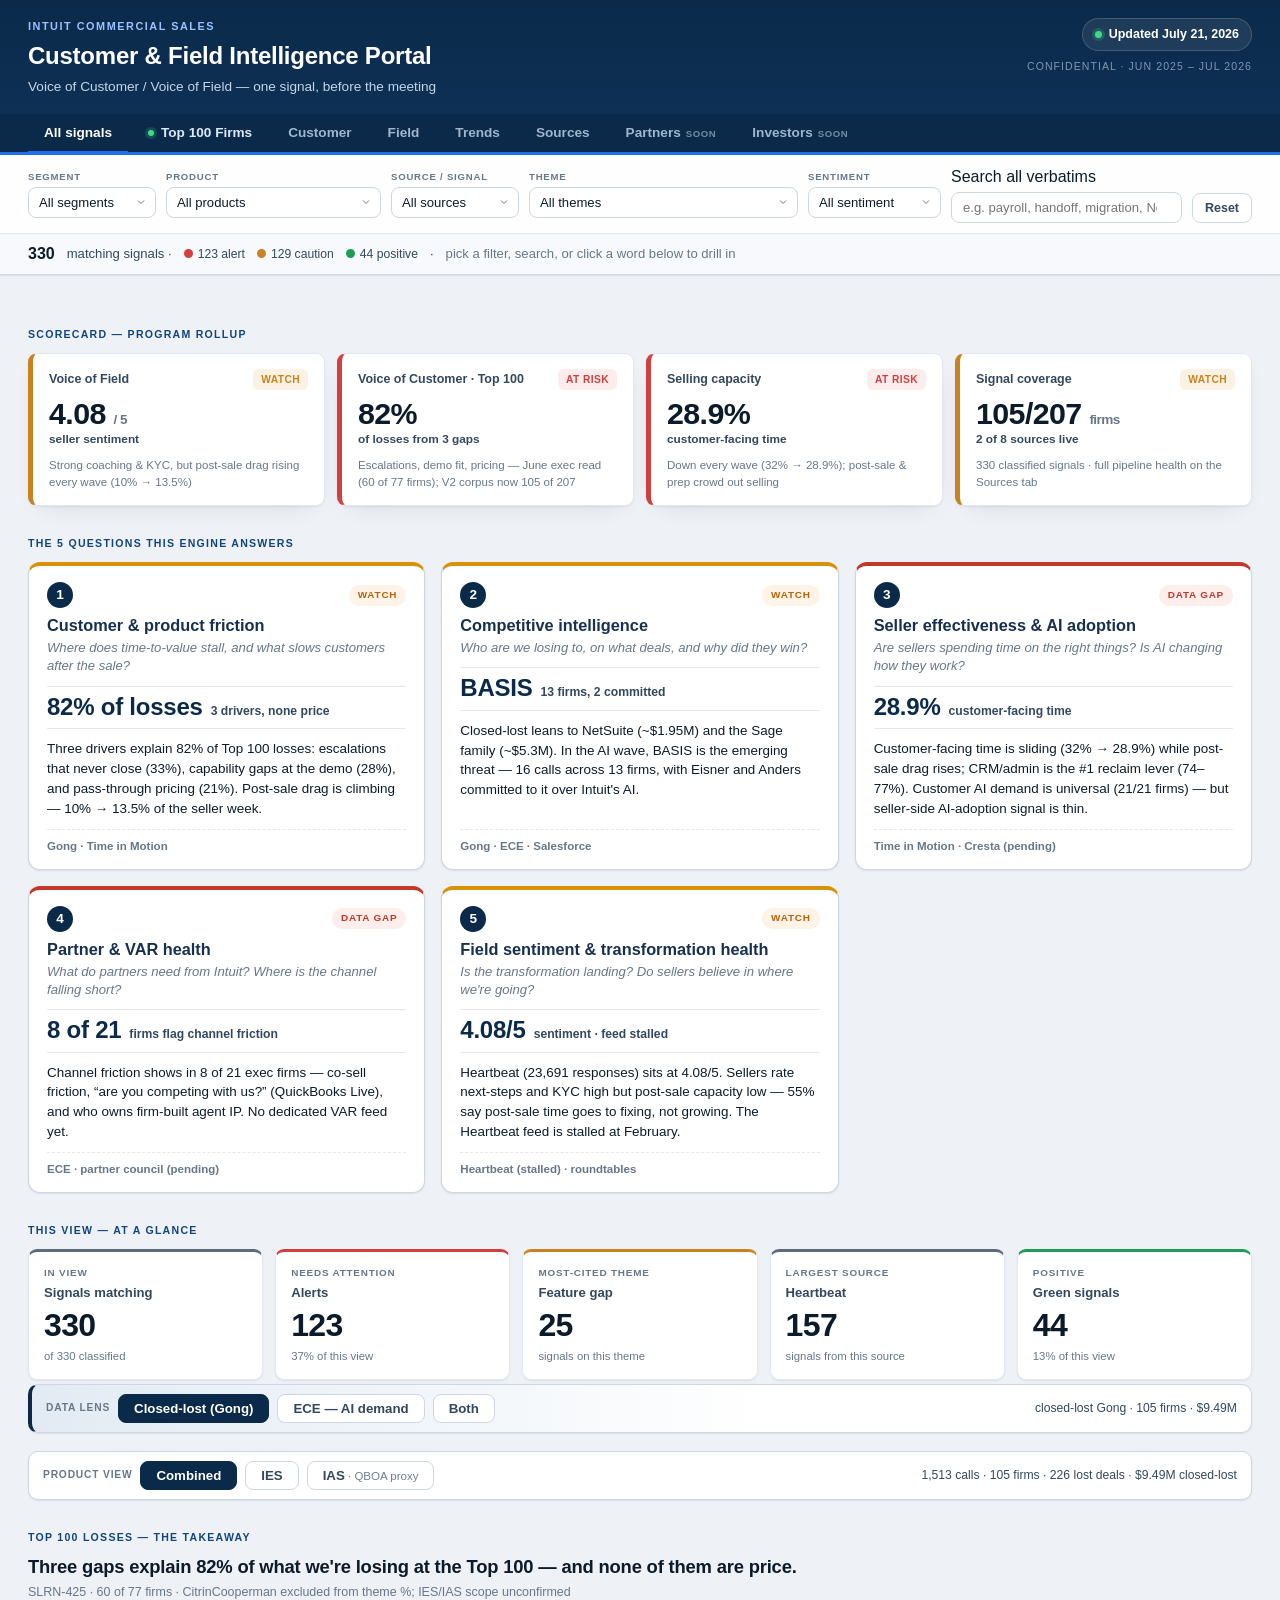
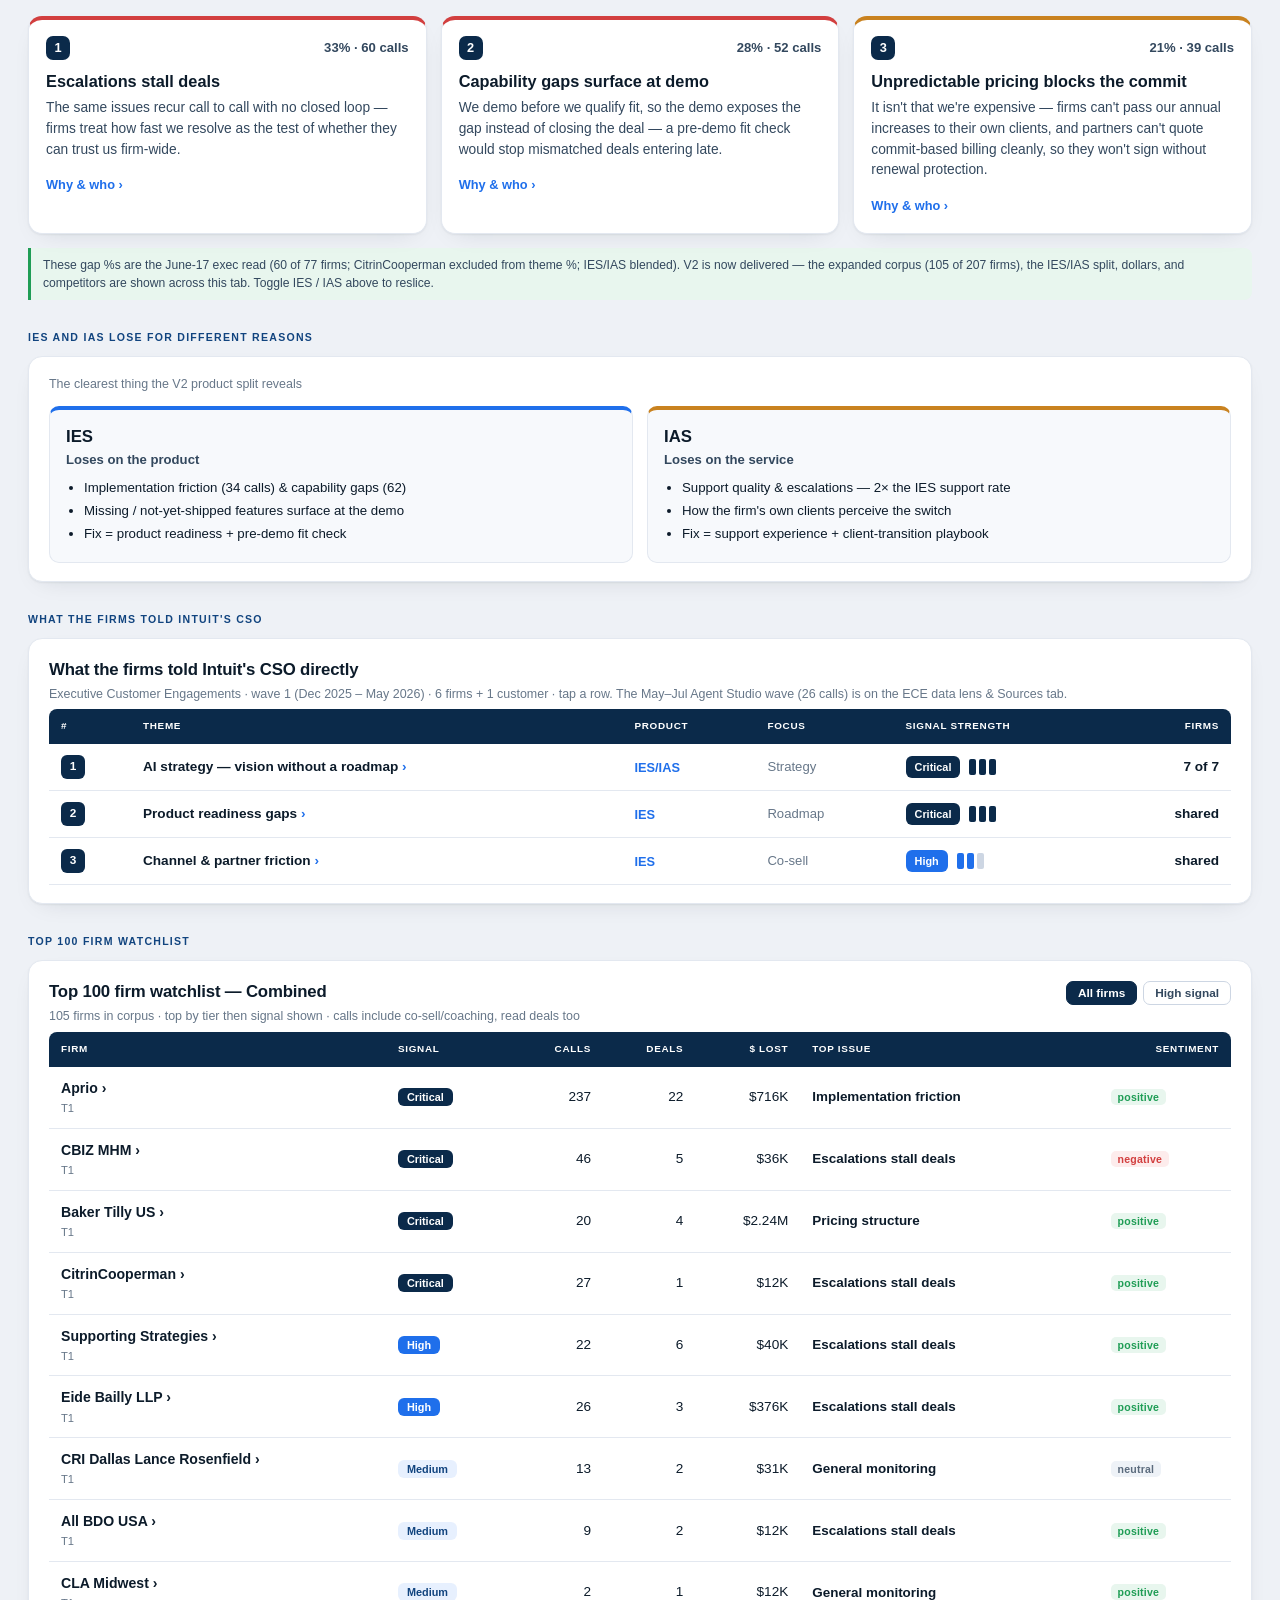
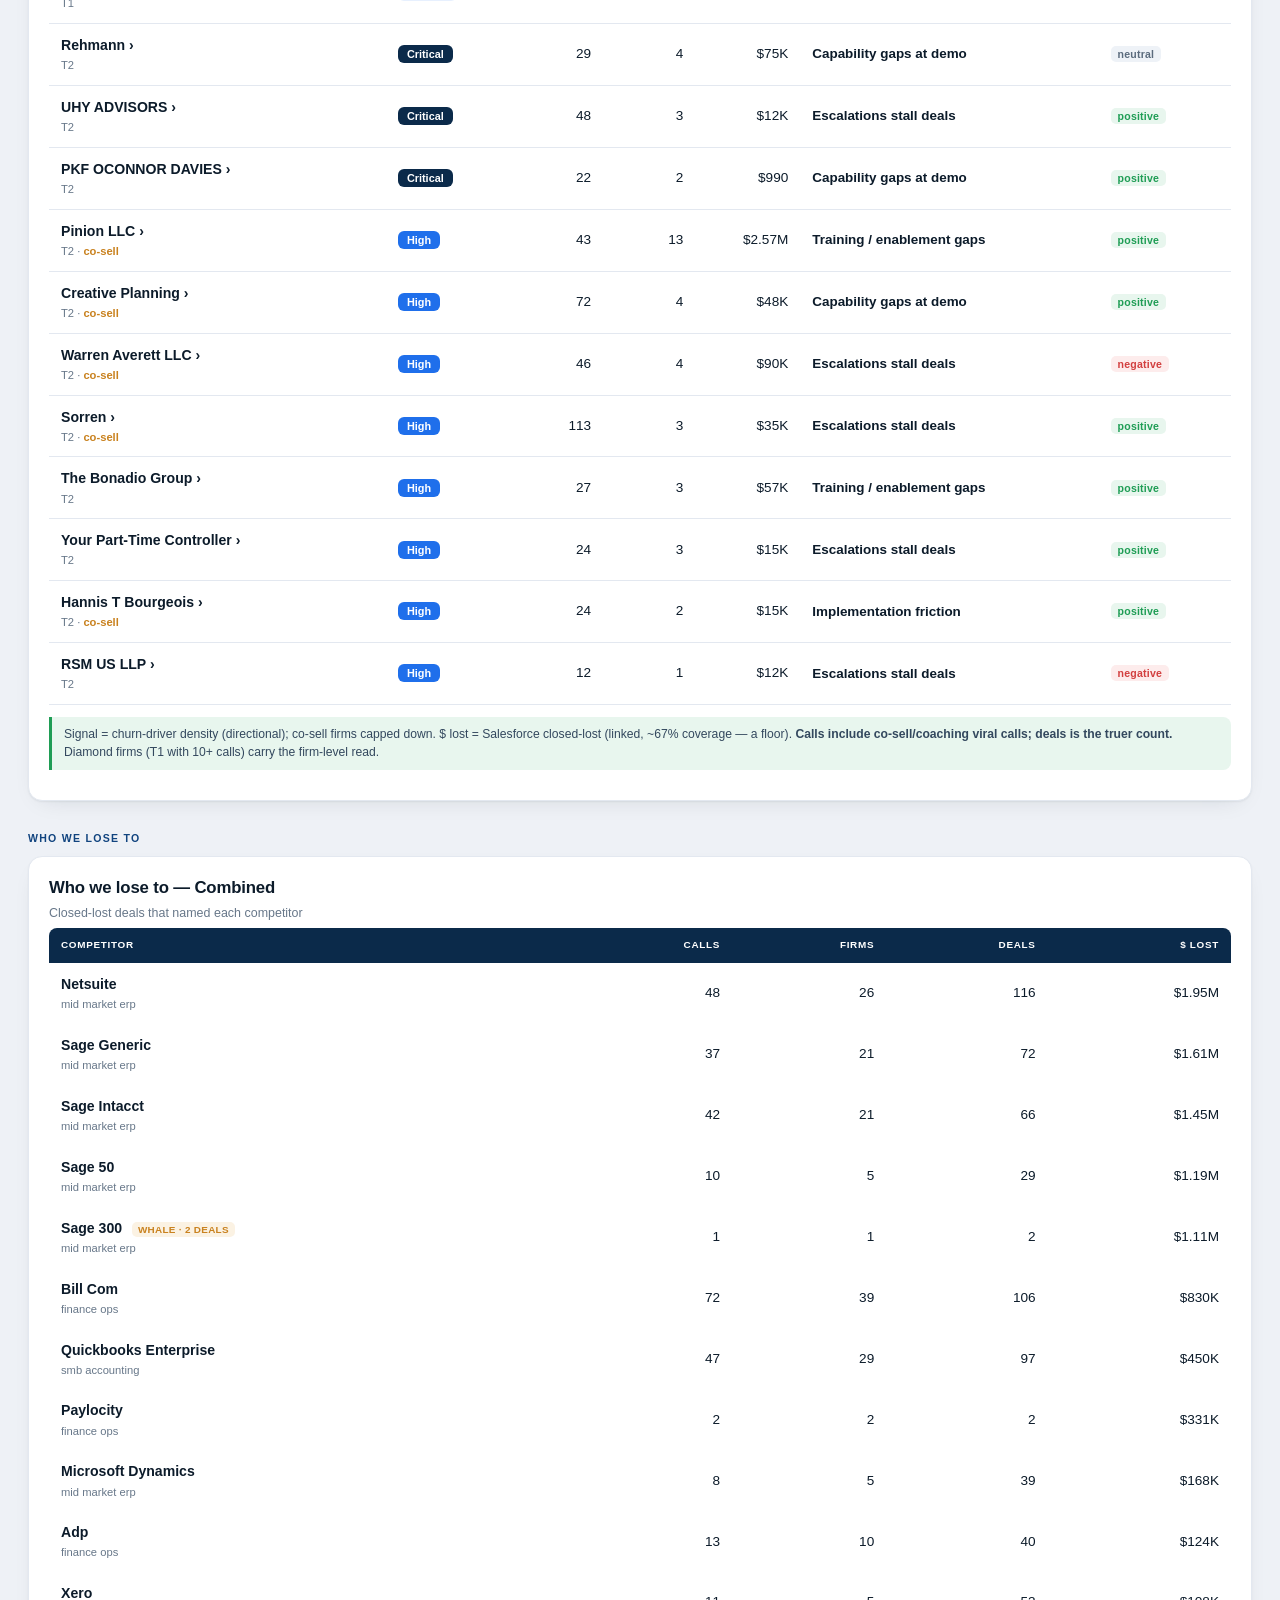
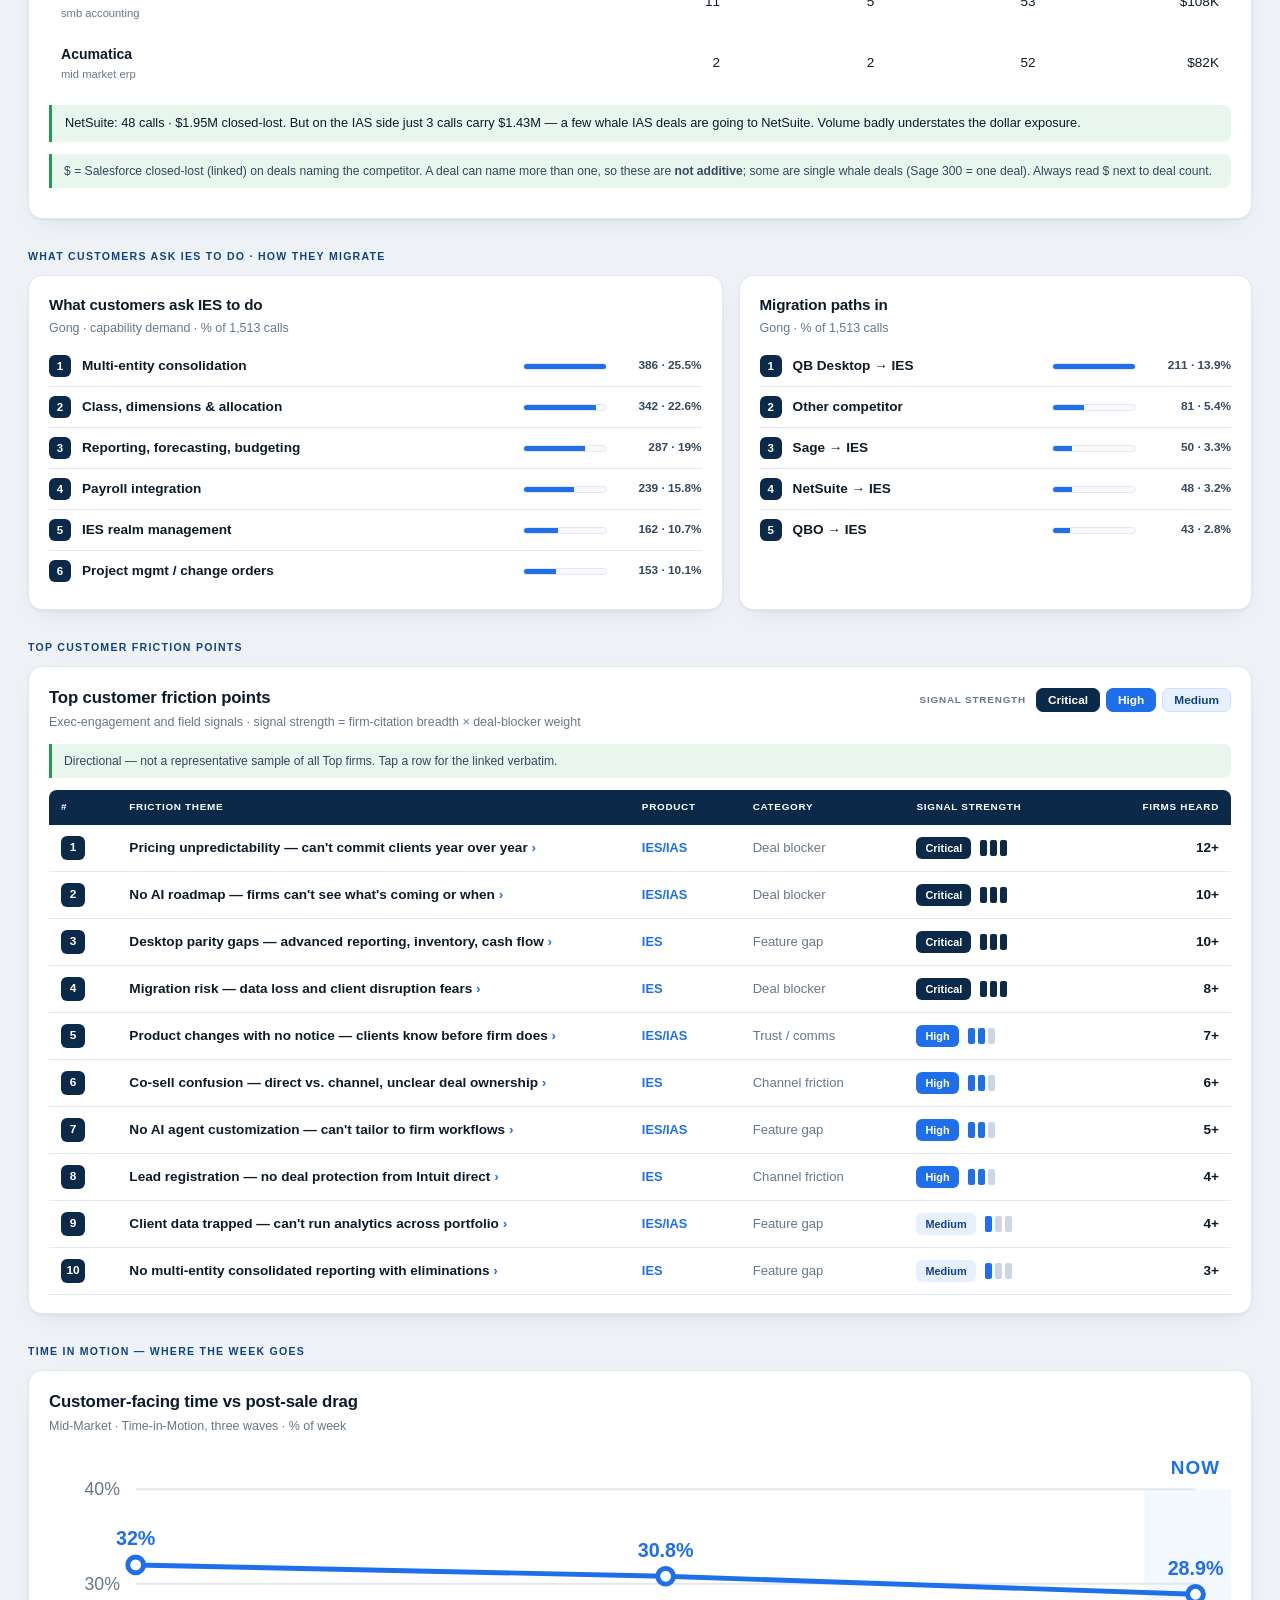
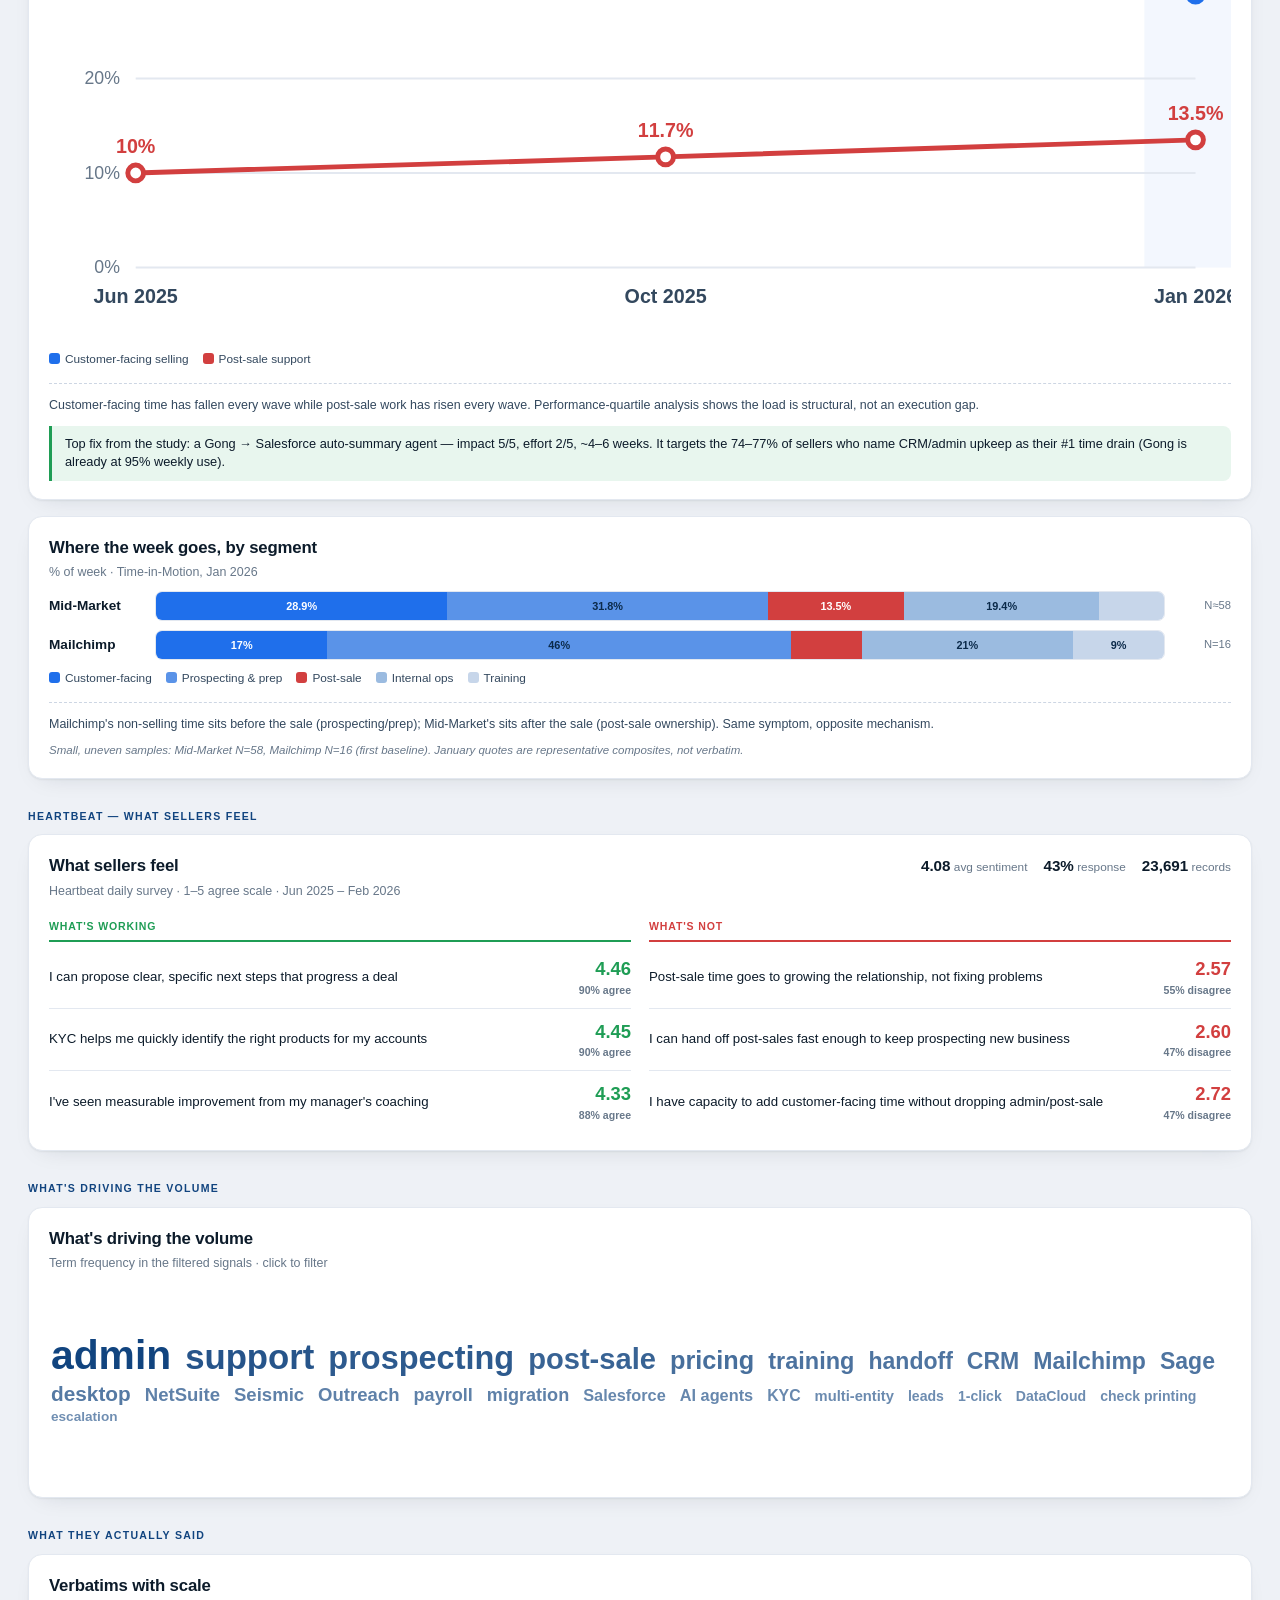
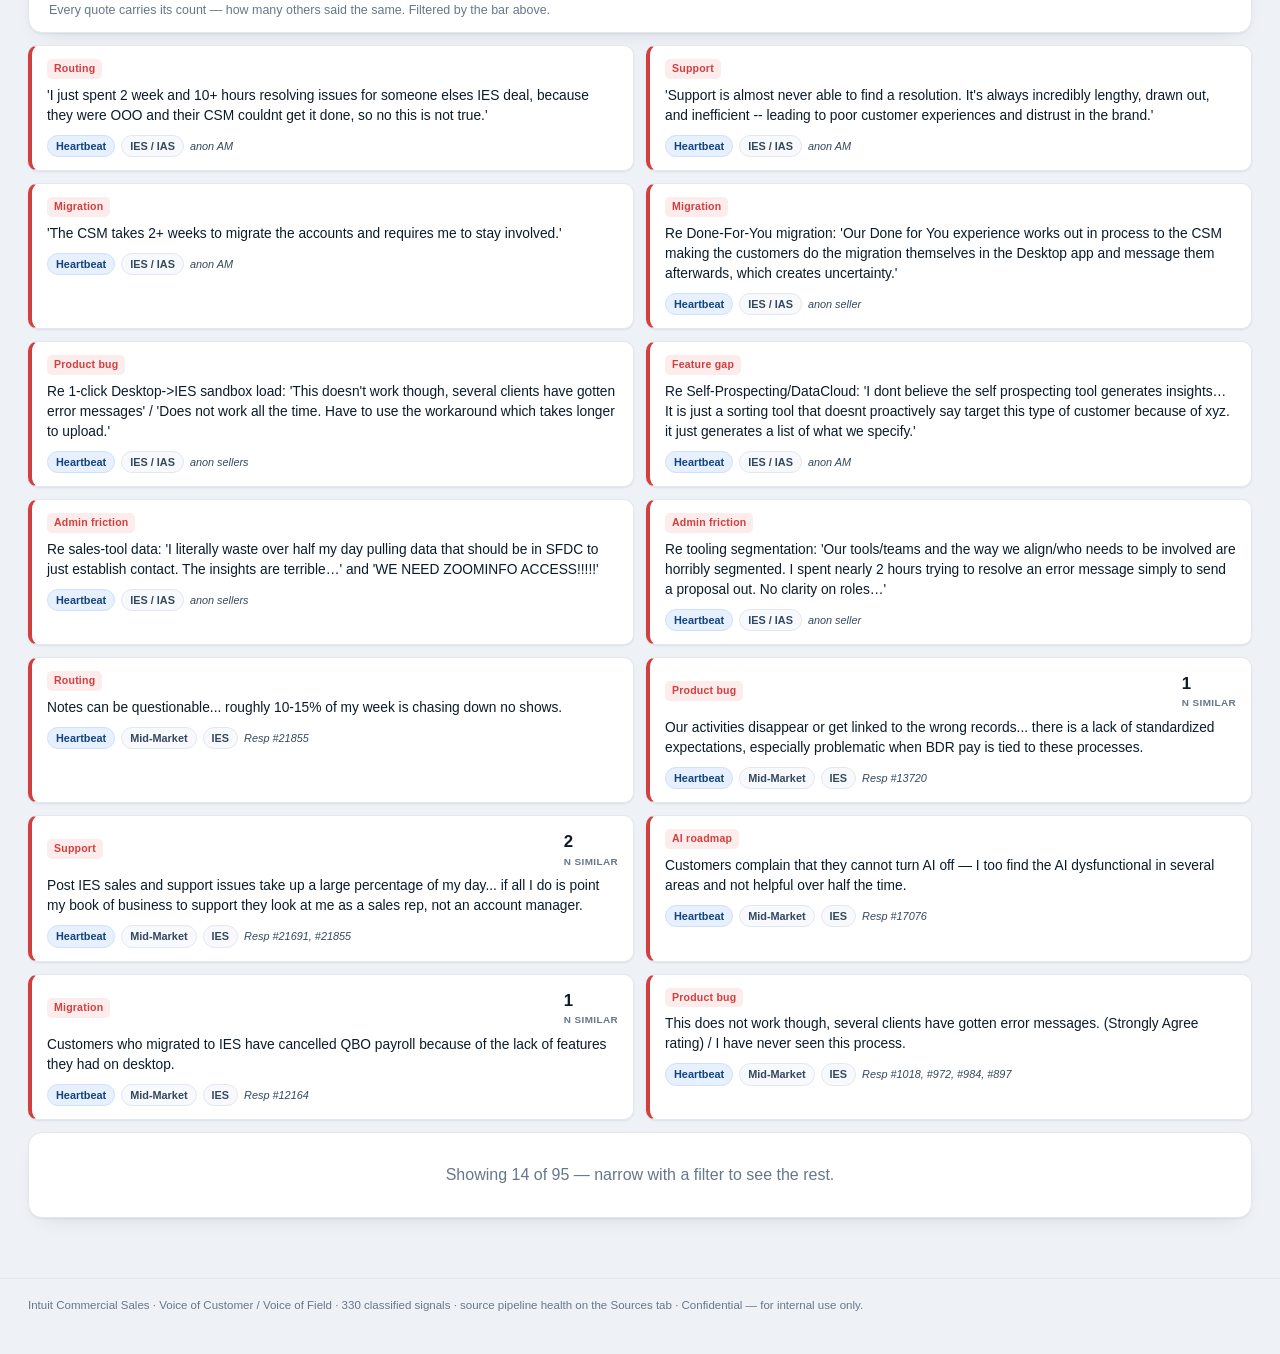
==== commit 9302ae0f: "Add Trends tab: movement deltas, signal-trend line chart, emerging signals New Trends view (Qommute/" ====
--- a/standalone.html
+++ b/standalone.html
@@ -237,6 +237,34 @@
 .themebiglab{font-size:.76rem;color:var(--ink-soft);font-weight:600;}
 .themebody{font-size:.84rem;color:var(--ink);line-height:1.48;margin:10px 0;flex:1;}
 .themesrc{font-size:.72rem;color:var(--muted);font-weight:600;border-top:1px dashed var(--line);padding-top:8px;}
+/* Trends tab */
+.trsub{font-size:.85rem;color:var(--muted);margin:2px 0 16px;max-width:70ch;}
+.trdeltas{display:grid;grid-template-columns:repeat(auto-fit,minmax(215px,1fr));gap:14px;}
+.trdelta{background:var(--surface);border:1px solid var(--line-strong);border-left:5px solid var(--line-strong);border-radius:12px;padding:14px 16px;box-shadow:var(--shadow-sm);}
+.trdelta.good{border-left-color:#16a34a;} .trdelta.bad{border-left-color:#c0392b;}
+.trd-top{display:flex;align-items:center;gap:8px;}
+.trarrow{font-size:.9rem;font-weight:800;}
+.trdelta.good .trarrow{color:#16a34a;} .trdelta.bad .trarrow{color:#c0392b;}
+.trd-lab{font-size:.7rem;font-weight:800;letter-spacing:.06em;text-transform:uppercase;color:var(--muted);}
+.trd-val{font-size:1.9rem;font-weight:800;color:var(--ink);letter-spacing:-.02em;margin:6px 0 4px;font-variant-numeric:tabular-nums;}
+.trd-sub{font-size:.78rem;color:var(--ink-soft);line-height:1.4;}
+.trlegend{display:flex;gap:16px;flex-wrap:wrap;margin:10px 0 4px;}
+.trleg{display:inline-flex;align-items:center;gap:7px;font-size:.8rem;color:var(--ink-soft);font-weight:600;}
+.trleg i{width:12px;height:3px;border-radius:2px;display:inline-block;}
+.trchartwrap{overflow-x:auto;margin-top:6px;}
+.trchart{width:100%;height:auto;min-width:340px;display:block;}
+.trgrid{stroke:var(--line);stroke-width:1;}
+.tryl{fill:var(--muted);font-size:11px;text-anchor:end;font-variant-numeric:tabular-nums;}
+.trxl{fill:var(--muted);font-size:11px;text-anchor:middle;font-weight:600;}
+.trendlab{font-size:12.5px;font-weight:800;}
+.trnote{font-size:.8rem;color:var(--ink-soft);line-height:1.5;margin-top:12px;border-top:1px solid var(--line);padding-top:10px;}
+.emrow{display:flex;align-items:center;gap:12px;padding:11px 2px;border-top:1px solid var(--line);}
+.emrow:first-child{border-top:none;}
+.emdir{font-size:.85rem;font-weight:800;flex:none;width:20px;text-align:center;}
+.emdir.up{color:#c0392b;} .emdir.steady{color:var(--muted);} .emdir.down{color:#16a34a;}
+.emtx{flex:1;} .emtx b{display:block;font-size:.88rem;color:var(--ink);font-weight:800;} .emtx span{font-size:.78rem;color:var(--muted);}
+.emsev{font-size:.62rem;font-weight:800;letter-spacing:.06em;text-transform:uppercase;padding:3px 9px;border-radius:999px;flex:none;}
+.emsev.critical{background:#fdeeec;color:#c0392b;} .emsev.high{background:#fdf3e7;color:#b8620a;} .emsev.steady{background:#eef1f5;color:var(--muted);}
 /* IES vs IAS comparison */
 .ivgrid{display:grid;grid-template-columns:1fr 1fr;gap:14px;}
 @media(max-width:760px){.ivgrid{grid-template-columns:1fr;}}
@@ -369,6 +397,7 @@
       <button class="tab tab-feature" data-lane="top100" role="tab" aria-selected="false"><span class="hot"></span>Top 100 Firms</button>
       <button class="tab" data-lane="customer" role="tab" aria-selected="false">Customer</button>
       <button class="tab" data-lane="field" role="tab" aria-selected="false">Field</button>
+      <button class="tab" data-lane="trends" role="tab" aria-selected="false">Trends</button>
       <button class="tab" data-lane="sources" role="tab" aria-selected="false">Sources</button>
       <button class="tab" data-lane="partners" role="tab" aria-selected="false">Partners<span class="soon">soon</span></button>
       <button class="tab" data-lane="investors" role="tab" aria-selected="false">Investors<span class="soon">soon</span></button>
@@ -472,6 +501,14 @@
     <div class="vgrid" id="verbatims" style="margin-top:12px;"></div>
   </div>
 
+  <!-- Trends lane -->
+  <div id="lane-trends" class="hidden">
+    <div class="section-tag">What's moving — trends &amp; momentum</div>
+    <p class="trsub" id="trendsSub"></p>
+    <div class="trdeltas" id="trendsDeltas"></div>
+    <div class="grid-2" id="trendsBody" style="margin-top:18px;"></div>
+  </div>
+
   <!-- Sources / signal-coverage lane -->
   <div id="lane-sources" class="hidden">
     <div class="section-tag">Signal coverage — how the VOC / VOF engine is fed</div>
@@ -495,7 +532,7 @@
 </footer>
 
 <script>
-window.VOC_DATA = {"meta":{"title":"Customer & Field Intelligence Portal","subtitle":"Intuit Commercial Sales · Voice of Customer / Voice of Field","updated":"2026-07-20","scope":"Jun 2025 – Jul 2026","confidential":true,"n_signals":330,"n_sources":6,"n_docs":33},"filters":{"segment":["Mid-Market","Money","Mailchimp","Accountant","SMB"],"product":[{"k":"IES","data":true},{"k":"IAS / Accountant","data":true},{"k":"QuickBooks Desktop","data":true},{"k":"QB Payroll","data":true},{"k":"Mailchimp","data":true},{"k":"QBO Advanced","data":false},{"k":"QB Payments","data":false},{"k":"Bill Pay","data":false},{"k":"QB Capital","data":false},{"k":"QB Time","data":false}],"source":["Heartbeat","Time in Motion","Gong","ECE","Roundtable","derived/analysis"],"theme":["AI roadmap","AI strategy/roadmap","Admin friction","Admin/CRM time","Capability gap","Channel/partner friction","Churn driver","Collateral scarcity","Competitive (Sage/NetSuite/Acumatica)","Customer time","Discovery","Enablement","Feature gap","Handoff","Implementation friction","Internal mtgs","Manager support","Manual work","Migration","Onboarding","Pitch","Pricing/TCO","Product bug","Product readiness gap","Prospecting","Routing","Sample","Support","Tools","Tools friction","Training","Trust/comms"],"sentiment":["red","amber","green","neutral"]},"timeseries":{"title":"Customer-facing time vs post-sale drag","sub":"Mid-Market · Time-in-Motion, three waves · % of week","labels":["Jun 2025","Oct 2025","Jan 2026"],"now":"Jan 2026","series":[{"name":"Customer-facing selling","color":"brand","values":[32,30.8,28.9]},{"name":"Post-sale support","color":"red","values":[10,11.7,13.5]}],"note":"Customer-facing time has fallen every wave while post-sale work has risen every wave. Performance-quartile analysis shows the load is structural, not an execution gap.","fix":"Top fix from the study: a Gong → Salesforce auto-summary agent — impact 5/5, effort 2/5, ~4–6 weeks. It targets the 74–77% of sellers who name CRM/admin upkeep as their #1 time drain (Gong is already at 95% weekly use)."},"mix":{"title":"Where the week goes, by segment","sub":"% of week · Time-in-Motion, Jan 2026","cats":["Customer-facing","Prospecting & prep","Post-sale","Internal ops","Training"],"rows":[{"seg":"Mid-Market","n":"N≈58","values":[28.9,31.8,13.5,19.4,6.4]},{"seg":"Mailchimp","n":"N=16","values":[17,46,7,21,9]}],"note":"Mailchimp's non-selling time sits before the sale (prospecting/prep); Mid-Market's sits after the sale (post-sale ownership). Same symptom, opposite mechanism.","caveat":"Small, uneven samples: Mid-Market N=58, Mailchimp N=16 (first baseline). January quotes are representative composites, not verbatim."},"wordcloud":[["payroll",30],["multi-entity",28],["migration",26],["post-sale",25],["handoff",24],["CRM",22],["Salesforce",20],["prospecting",20],["admin",19],["escalation",18],["support",17],["pricing",17],["desktop",16],["AI agents",15],["leads",14],["1-click",13],["DataCloud",12],["Mailchimp",12],["training",13],["NetSuite",11],["Seismic",10],["check printing",9],["Outreach",9],["Sage",9],["KYC",8]],"signals":[{"id":0,"type":"ranking","text":"Q01 post-sale handoff: 'When I close a deal, the handoff to the post-sale team is clear enough that I don't get pulled back in.' Strongest cross-signal finding across 4 sources; low score = post-sale reabsorption eroding selling capacity at scale.","theme":"Routing","sentiment":"red","count":"10–15% of one AM's week chasing no-shows","who":"Resp #21855 / #18383","src":"Heartbeat","seg":"cross","prod":"unknown","period":"Jun 2025–Feb 2026 (underlying data); doc dated Jun 2026","commentary":false},{"id":1,"type":"stat","text":"TIM post-sale ownership growing 10% -> 13.5% across three waves; customer prep doubled 3.7% -> 7.0%.","theme":"Admin friction","sentiment":"amber","count":"10%→13.5%; 3.7%→7.0%","who":"TIM study","src":"Heartbeat","seg":"cross","prod":"unknown","period":"Jun 2025–Feb 2026 (underlying data); doc dated Jun 2026","commentary":false},{"id":2,"type":"stat","text":"74–77% of sellers name CRM/admin upkeep as their #1 streamlining opportunity across three TIM waves; basis for Q03 'post-call SFDC update <10 min' and the Gong->SFDC auto-summary agent business case.","theme":"Admin friction","sentiment":"red","count":"74–77%","who":"TIM / Resp #17568, #16593","src":"Heartbeat","seg":"cross","prod":"unknown","period":"Jun 2025–Feb 2026 (underlying data); doc dated Jun 2026","commentary":false},{"id":3,"type":"ranking","text":"Q04 prospecting data quality is the most recurring tool-related friction: DataCloud/Self-Prospecting is a sorting tool with no proactive targeting logic; lead data riddled with wrong contacts, duplicates, ex-employees since Q1 FY24.","theme":"Feature gap","sentiment":"red","count":"","who":"Resp #21431, #13352, #5530, #12993","src":"Heartbeat","seg":"cross","prod":"unknown","period":"Jun 2025–Feb 2026 (underlying data); doc dated Jun 2026","commentary":false},{"id":4,"type":"ranking","text":"Q05 'OneGuide' gap — a single source of truth for IES product capability was the #1 structural ask from the May 29 Roundtable; no authoritative answer to 'can IES do X?'; Seismic returns cluttered/outdated results.","theme":"Support","sentiment":"red","count":"","who":"Resp #18612, #16394, #3106, #2967","src":"Heartbeat","seg":"cross","prod":"unknown","period":"Jun 2025–Feb 2026 (underlying data); doc dated Jun 2026","commentary":false},{"id":5,"type":"ranking","text":"Q06 BDR–AM handoff is a named revenue leak in 3 sources; BDR-AM campaign misalignment: 'Lots of different plays going on that feel surface level.'","theme":"Routing","sentiment":"red","count":"","who":"Resp #21855, #6882, #18383","src":"Heartbeat","seg":"cross","prod":"unknown","period":"Jun 2025–Feb 2026 (underlying data); doc dated Jun 2026","commentary":false},{"id":6,"type":"stat","text":"Q07 AI tools: Heartbeat shows Gong at 95% weekly use and high favorability, but uneven adoption (some never used the Cresta checklist); Cresta is in a June 2026 renewal decision. Only question collecting free text on ALL responses.","theme":"AI roadmap","sentiment":"amber","count":"Gong 95% weekly use","who":"Resp #15048, #683, #8786","src":"Heartbeat","seg":"cross","prod":"unknown","period":"Jun 2025–Feb 2026 (underlying data); doc dated Jun 2026","commentary":false},{"id":7,"type":"ranking","text":"Q08 Desktop-to-IES migration is the highest-signal growth motion AND the most under-enabled; better Desktop training 'would have led to the team hitting the ground faster with IES'; T30/T100 Gong cite migration risk as a named deal blocker and failed 1-click data loads.","theme":"Migration","sentiment":"red","count":"","who":"Resp #9906, #9857, #1018","src":"Heartbeat","seg":"cross","prod":"unknown","period":"Jun 2025–Feb 2026 (underlying data); doc dated Jun 2026","commentary":false},{"id":8,"type":"ranking","text":"Q09 Marketing-Sales alignment failure is a cross-signal theme with direct CX consequences; lead quality issues since Q1 FY24 (wrong contacts, duplicates, multiple calls to same business); described as the most structurally broken team boundary in the org.","theme":"Routing","sentiment":"red","count":"calling 3,500 accounts without a mass-email tool","who":"Resp #21431, #18612, #19366, #18580","src":"Heartbeat","seg":"cross","prod":"unknown","period":"Jun 2025–Feb 2026 (underlying data); doc dated Jun 2026","commentary":false},{"id":9,"type":"stat","text":"Q10 VOC meta-question measures whether the program itself is working; seller asked directly 'What concrete actions will be taken with the information gathered from this survey?'; Town Hall response rate ~3%. Track monthly as program-health metric.","theme":"Trust/comms","sentiment":"amber","count":"Town Hall ~3% response rate","who":"Resp #17195, #7476, #14402, #22531","src":"Heartbeat","seg":"cross","prod":"unknown","period":"Jun 2025–Feb 2026 (underlying data); doc dated Jun 2026","commentary":false},{"id":10,"type":"stat","text":"Underlying Heartbeat dataset cited as n=23,691 responses across ~150 questions with 553 free-text verbatims (Jun 2025–Feb 2026); BDR/AM behavioral patterns, tool confidence ratings, coaching quality.","theme":"Trust/comms","sentiment":"neutral","count":"n=23,691; 150 questions; 553 verbatims","who":"Heartbeat Survey","src":"Heartbeat","seg":"cross","prod":"unknown","period":"Jun 2025–Feb 2026 (underlying data); doc dated Jun 2026","commentary":false},{"id":11,"type":"stat","text":"Overall Heartbeat response rate across all categories.","theme":"Trust/comms","sentiment":"amber","count":"43.0% (6,278 of 14,613)","who":"Heartbeat","src":"Heartbeat","seg":"cross","prod":"unknown","period":"Dec 2025–Apr 2026","commentary":false},{"id":12,"type":"stat","text":"Tools & Technology category — highest volume by far.","theme":"Product bug","sentiment":"amber","count":"Responded 2,381 / Did Not Respond 3,239 / total 5,620 = 42.4% response rate","who":"Heartbeat","src":"Heartbeat","seg":"cross","prod":"unknown","period":"Dec 2025–Apr 2026","commentary":false},{"id":13,"type":"stat","text":"Enablement category.","theme":"Support","sentiment":"amber","count":"Responded 1,082 / 1,502 / total 2,584 = 41.9%","who":"Heartbeat","src":"Heartbeat","seg":"cross","prod":"unknown","period":"Dec 2025–Apr 2026","commentary":false},{"id":14,"type":"stat","text":"Culture category — highest response rate.","theme":"Trust/comms","sentiment":"green","count":"Responded 1,068 / 1,224 / total 2,292 = 46.6%","who":"Heartbeat","src":"Heartbeat","seg":"cross","prod":"unknown","period":"Dec 2025–Apr 2026","commentary":false},{"id":15,"type":"stat","text":"Sales Process category — lowest response rate.","theme":"Admin friction","sentiment":"amber","count":"Responded 700 / 1,002 / total 1,702 = 41.1%","who":"Heartbeat","src":"Heartbeat","seg":"cross","prod":"unknown","period":"Dec 2025–Apr 2026","commentary":false},{"id":16,"type":"stat","text":"Seller Time category.","theme":"Admin friction","sentiment":"amber","count":"Responded 366 / 507 / total 873 = 41.9%","who":"Heartbeat","src":"Heartbeat","seg":"cross","prod":"unknown","period":"Dec 2025–Apr 2026","commentary":false},{"id":17,"type":"stat","text":"Marketing category.","theme":"Routing","sentiment":"amber","count":"Responded 303 / 385 / total 688 = 44.0%","who":"Heartbeat","src":"Heartbeat","seg":"cross","prod":"unknown","period":"Dec 2025–Apr 2026","commentary":false},{"id":18,"type":"stat","text":"Communication category.","theme":"Trust/comms","sentiment":"green","count":"Responded 243 / 291 / total 534 = 45.5%","who":"Heartbeat","src":"Heartbeat","seg":"cross","prod":"unknown","period":"Dec 2025–Apr 2026","commentary":false},{"id":19,"type":"stat","text":"Uncategorized/blank category bucket.","theme":"Support","sentiment":"neutral","count":"Responded 135 / 185 / total 320 = 42.2%","who":"Heartbeat","src":"Heartbeat","seg":"cross","prod":"unknown","period":"Dec 2025–Apr 2026","commentary":false},{"id":20,"type":"stat","text":"Daily average Response Value (AVG), Likert 1-5 scale, across 142 days.","theme":"Trust/comms","sentiment":"green","count":"mean 4.08, median 4.10, n=142 days","who":"Heartbeat","src":"Heartbeat","seg":"cross","prod":"unknown","period":"Dec 4 2025–Apr 25 2026","commentary":false},{"id":21,"type":"stat","text":"Lowest daily average score in the series.","theme":"Admin friction","sentiment":"amber","count":"3.021","who":"Heartbeat","src":"Heartbeat","seg":"cross","prod":"unknown","period":"Dec 4 2025–Apr 25 2026","commentary":false},{"id":22,"type":"stat","text":"Highest daily average score in the series.","theme":"Trust/comms","sentiment":"green","count":"5.0","who":"Heartbeat","src":"Heartbeat","seg":"cross","prod":"unknown","period":"Dec 4 2025–Apr 25 2026","commentary":false},{"id":23,"type":"theme","text":"Scores soften in March–April (recurring 3.0–3.7 days, e.g. 3/12=3.02, 3/18=3.02, 3/20=3.10, 4/3=3.23, 4/6=3.33) versus a stronger Dec–Jan band (many 4.5–4.9 days).","theme":"Trust/comms","sentiment":"amber","count":"Q4-cal dip vs Dec/Jan high","who":"Heartbeat","src":"Heartbeat","seg":"cross","prod":"unknown","period":"Dec 4 2025–Apr 25 2026","commentary":false},{"id":24,"type":"stat","text":"Data gap: no row for 3/24/26 (series jumps 3/23 to 3/25).","theme":"Product bug","sentiment":"neutral","count":"1 missing day","who":"Heartbeat","src":"Heartbeat","seg":"cross","prod":"unknown","period":"Dec 4 2025–Apr 25 2026","commentary":false},{"id":25,"type":"stat","text":"Lowest-scoring question: 'The time I spend on customers after the sale is focused on growing the relationship rather than fixing implementation problems.' SA5/A8/Neu9/D15/SD12.","theme":"Admin friction","sentiment":"red","count":"score 2.57; 55% disagree, 27% agree; n=49","who":"Heartbeat","src":"Heartbeat","seg":"cross","prod":"both","period":"Dec 2025–Apr 2026","commentary":false},{"id":26,"type":"stat","text":"'I am able to transition post-sales responsibilities to support teams quickly enough that it does not interfere with my ability to prospect or pursue new business.' SA4/A6/Neu18/D15/SD10.","theme":"Routing","sentiment":"red","count":"score 2.60; 47% disagree, 19% agree; n=53","who":"Heartbeat","src":"Heartbeat","seg":"cross","prod":"both","period":"Dec 2025–Apr 2026","commentary":false},{"id":27,"type":"stat","text":"'I have the capacity to increase my current level of customer-facing time without needing to remove any of my existing administrative or post-sales tasks.' SA5/A8/Neu15/D17/SD8.","theme":"Admin friction","sentiment":"red","count":"score 2.72; 47% disagree, 25% agree; n=53","who":"Heartbeat","src":"Heartbeat","seg":"cross","prod":"both","period":"Dec 2025–Apr 2026","commentary":false},{"id":28,"type":"stat","text":"'The transition from closing to onboarding was managed by our internal systems and support teams efficiently enough that it required minimal manual intervention.' SA6/A5/Neu18/D17/SD5.","theme":"Routing","sentiment":"red","count":"score 2.80; 43% disagree; n=51","who":"Heartbeat","src":"Heartbeat","seg":"cross","prod":"both","period":"Dec 2025–Apr 2026","commentary":false},{"id":29,"type":"stat","text":"'I feel confident in my ability to guide a customer through the 1-click process of loading their QuickBooks Desktop data into the IES sandbox.' SA7/A9/Neu12/D16/SD5.","theme":"Migration","sentiment":"red","count":"score 2.94; 43% disagree; n=49","who":"Heartbeat","src":"Heartbeat","seg":"cross","prod":"both","period":"Dec 2025–Apr 2026","commentary":false},{"id":30,"type":"stat","text":"'I use Salesforce as my primary tool for emailing and sharing collateral with customers.' SA6/A6/Neu16/D17/SD3 — sellers rely on Outlook/Outreach/Seismic instead.","theme":"Admin friction","sentiment":"amber","count":"score 2.90; 42% disagree; n=48","who":"Heartbeat","src":"Heartbeat","seg":"cross","prod":"both","period":"Dec 2025–Apr 2026","commentary":false},{"id":31,"type":"stat","text":"'I am aware of the new Lighthouse Sales Referral Program and how it differs from other referral programs.' low awareness/comms gap.","theme":"Trust/comms","sentiment":"amber","count":"score 3.07; 38% disagree; n=55","who":"Heartbeat","src":"Heartbeat","seg":"cross","prod":"both","period":"Dec 2025–Apr 2026","commentary":false},{"id":32,"type":"stat","text":"'Using Seller Co-Pilot to pull reports and prepare for meetings has significantly reduced administrative time.' low confidence / low adoption.","theme":"AI roadmap","sentiment":"amber","count":"score 3.12; 38% disagree, 33% agree; n=42","who":"Heartbeat","src":"Heartbeat","seg":"cross","prod":"both","period":"Dec 2025–Apr 2026","commentary":false},{"id":33,"type":"stat","text":"Outreach revamp question 'The new changes to Outreach ... has enabled me to drive better sales outcomes' has the largest substantive n: SA36/A87/Neu109/D16/SD7 — heavily neutral (Neutral=109, 43%).","theme":"Product bug","sentiment":"amber","count":"n=255; 48% agree, 9% disagree, 43% neutral","who":"Heartbeat","src":"Heartbeat","seg":"cross","prod":"both","period":"Dec 2025–Apr 2026","commentary":false},{"id":34,"type":"stat","text":"Top positive — 'I am confident in my ability to propose clear, specific next steps that successfully progress a deal.' SA33/A20/Neu6/D0/SD0.","theme":"Support","sentiment":"green","count":"score 4.46; 90% agree, 0% disagree; n=59","who":"Heartbeat","src":"Heartbeat","seg":"cross","prod":"both","period":"Dec 2025–Apr 2026","commentary":false},{"id":35,"type":"stat","text":"Top positive — 'Know Your Customer (KYC) enables me to quickly identify the right products for my accounts.' SA29/A17/Neu4/D1/SD0.","theme":"Support","sentiment":"green","count":"score 4.45; 90% agree; n=51","who":"Heartbeat","src":"Heartbeat","seg":"cross","prod":"both","period":"Dec 2025–Apr 2026","commentary":false},{"id":36,"type":"stat","t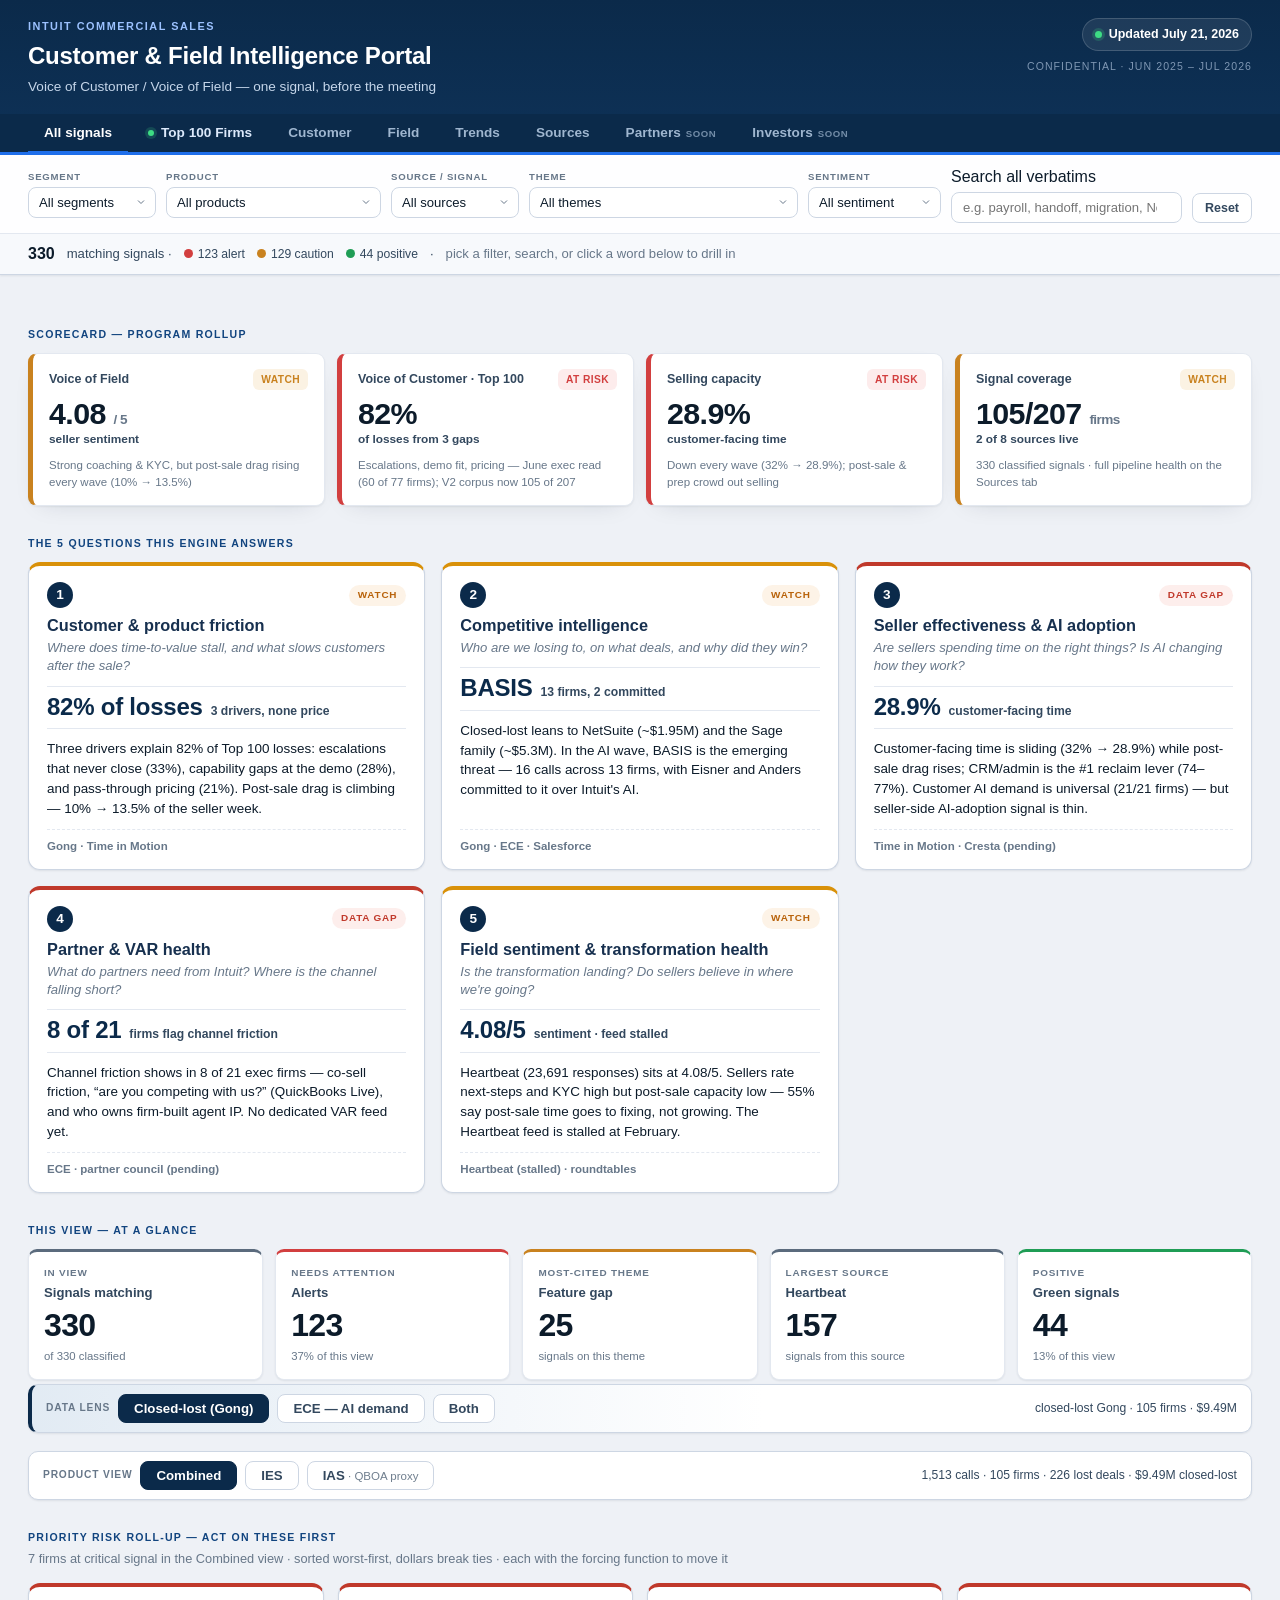
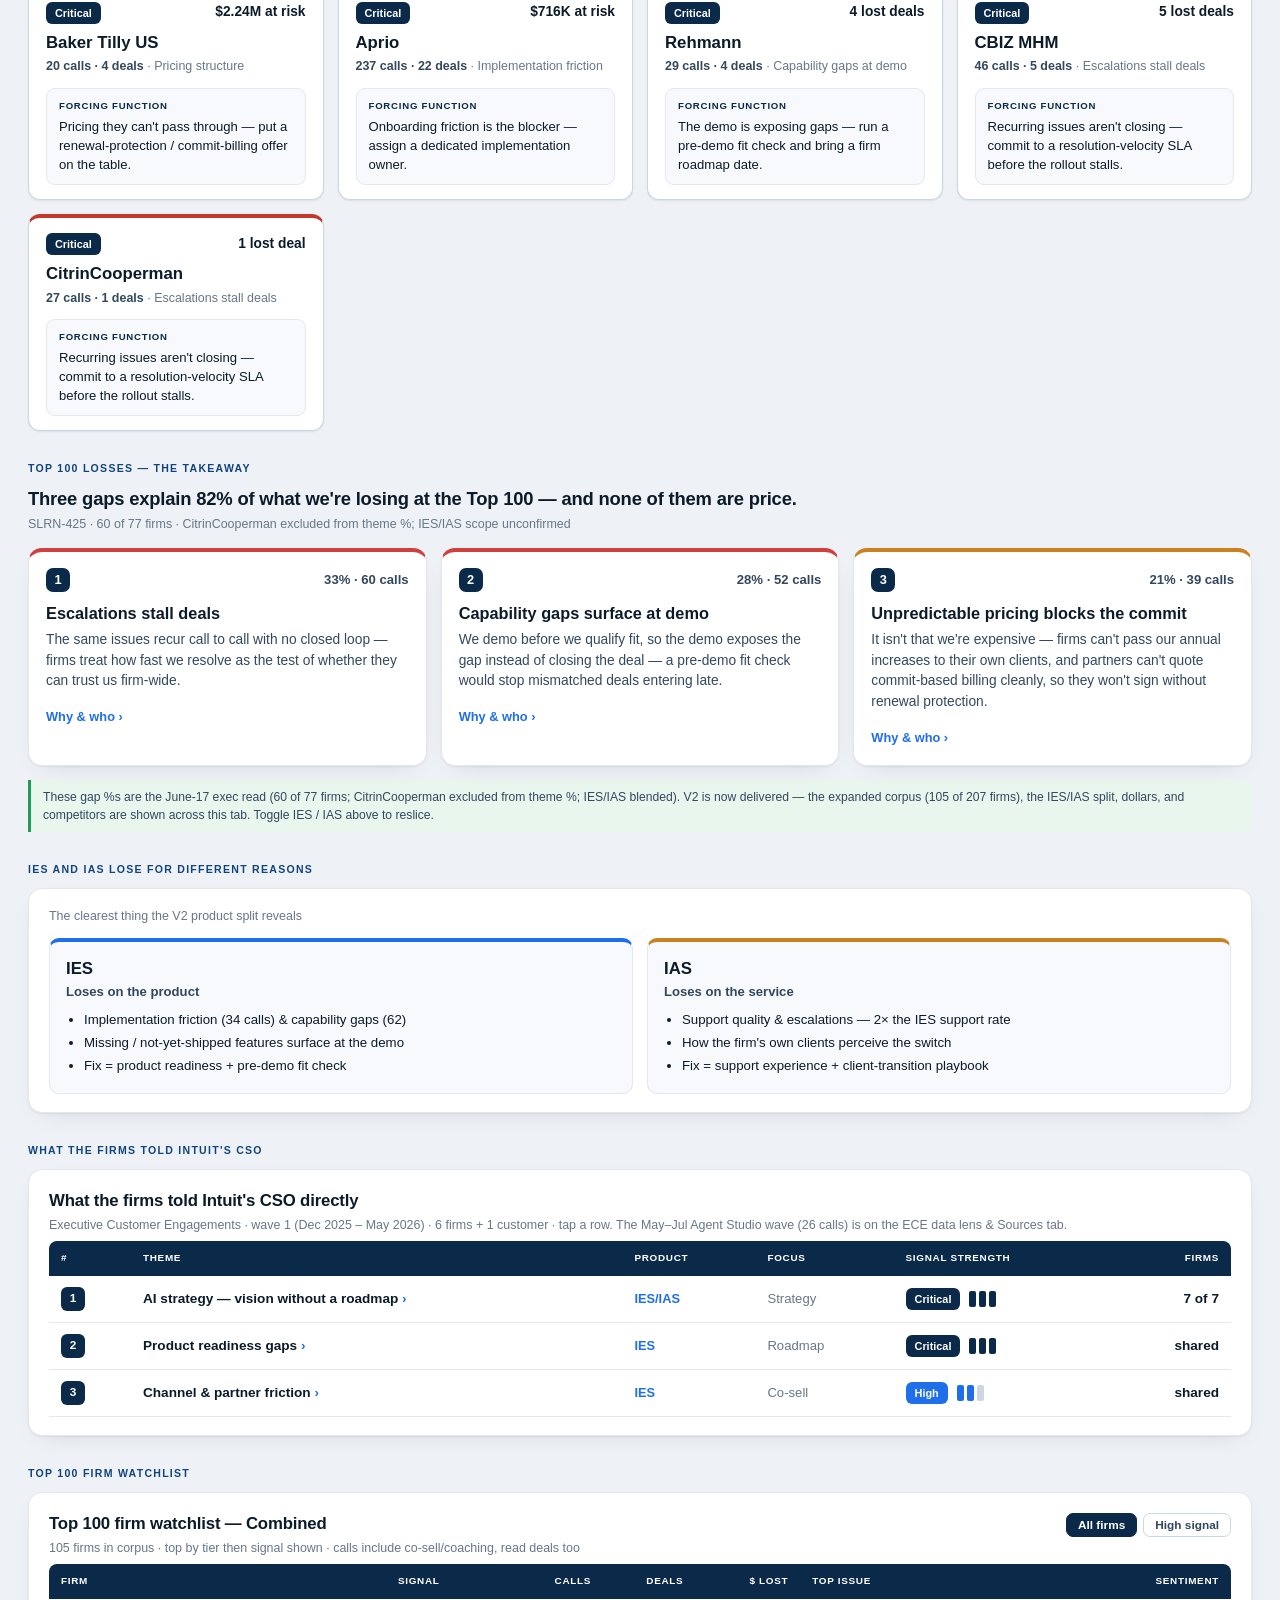
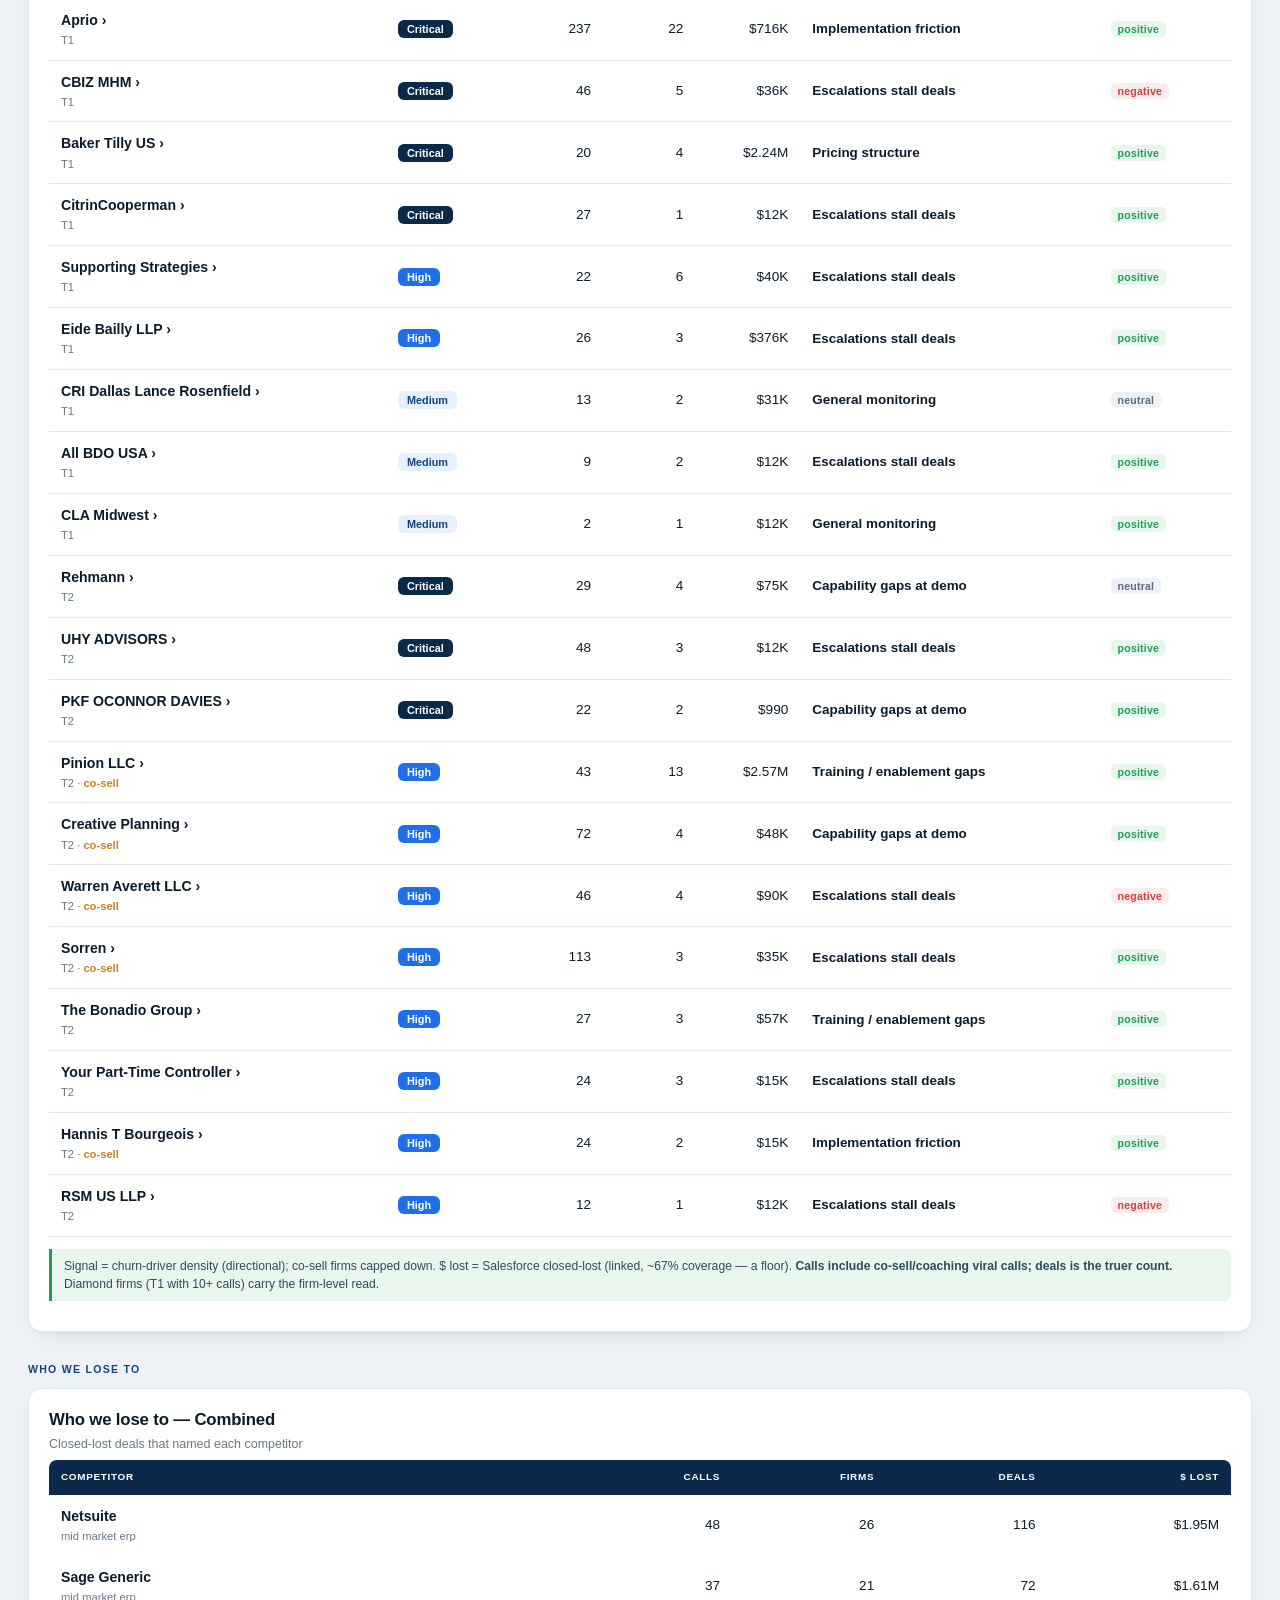
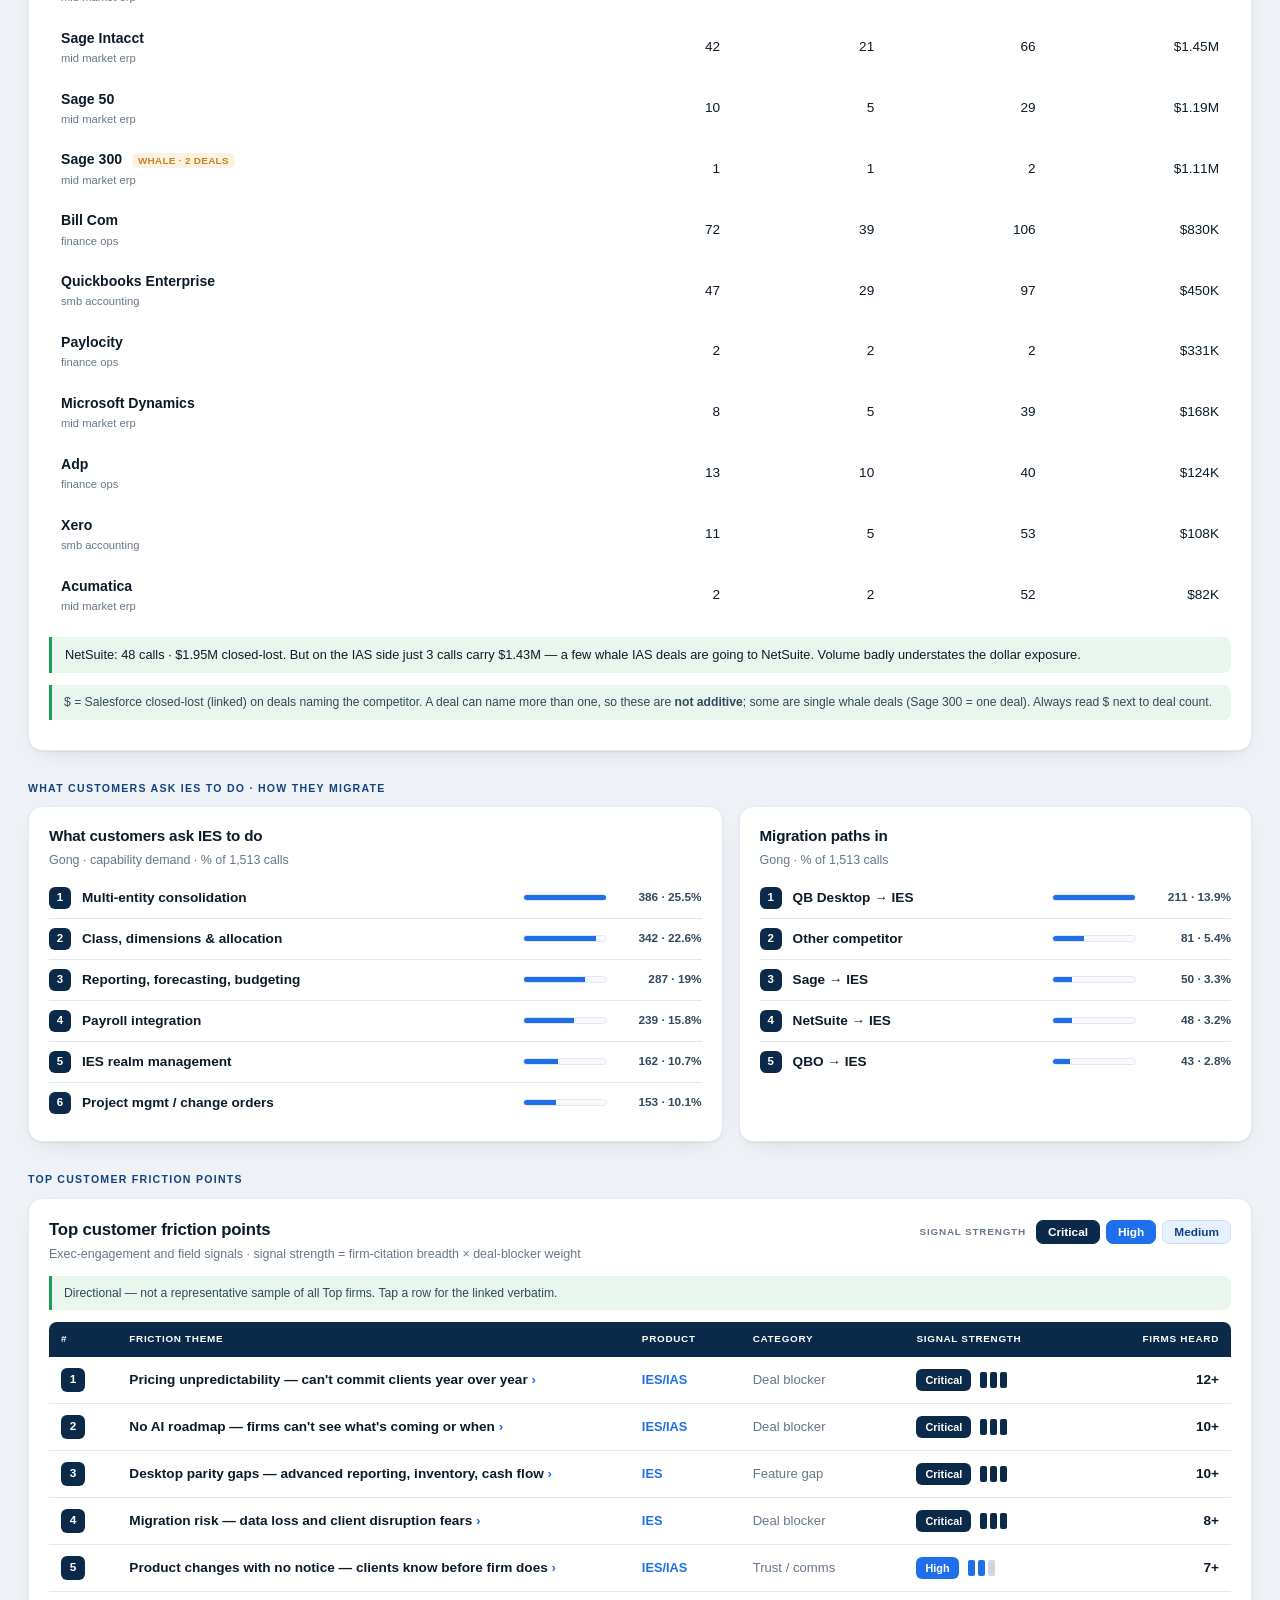
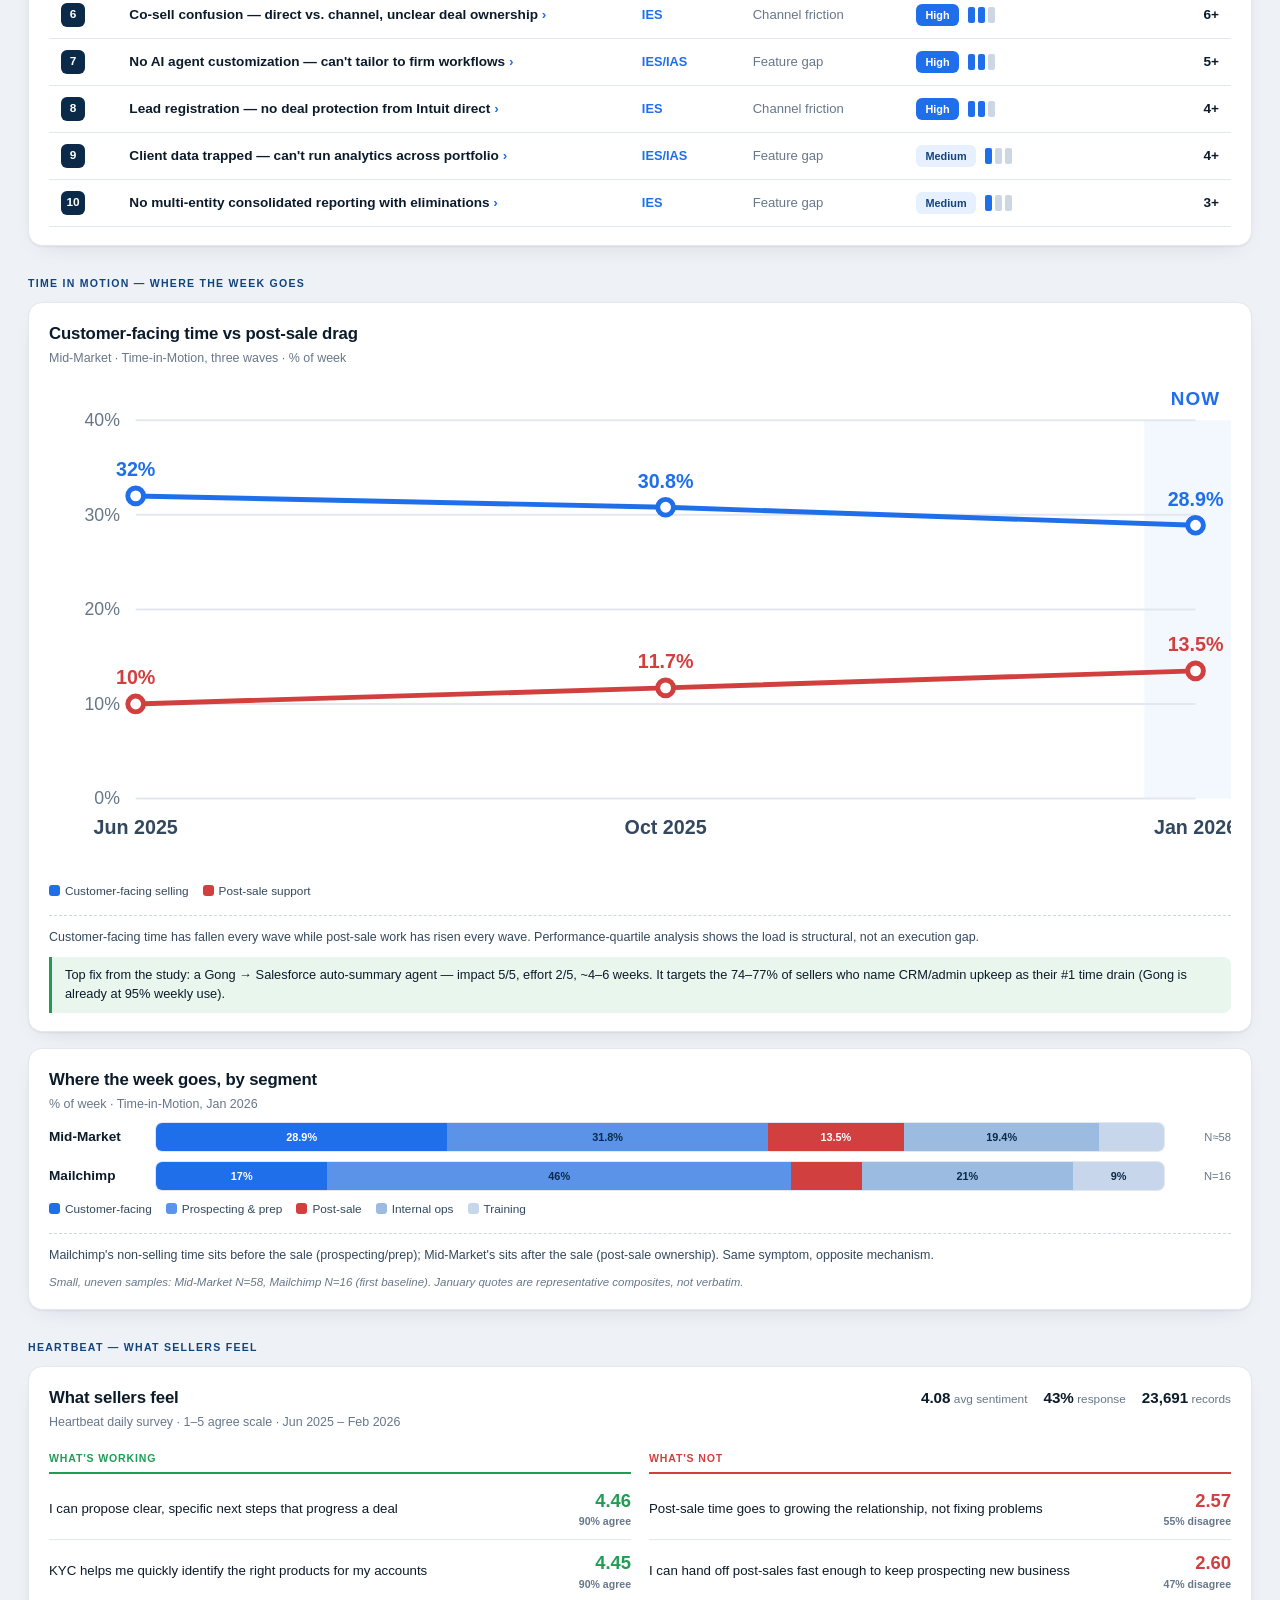
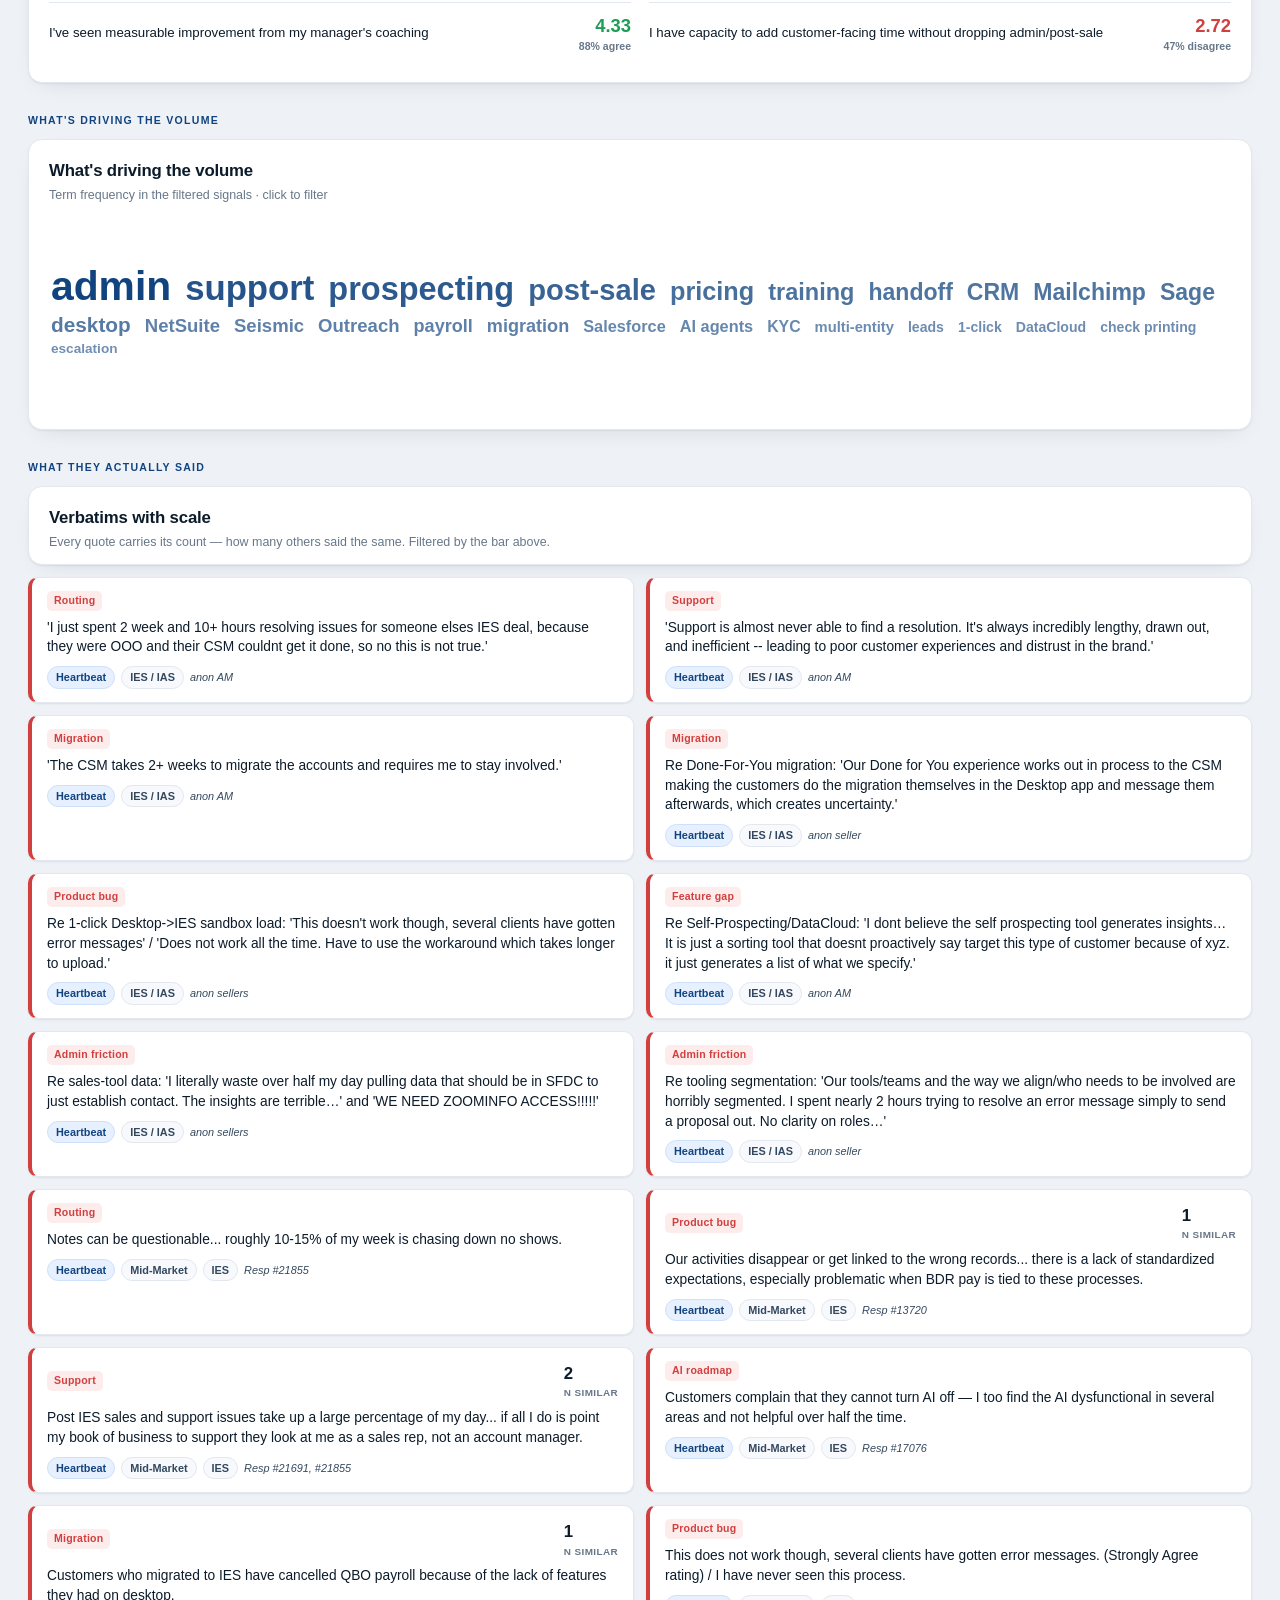
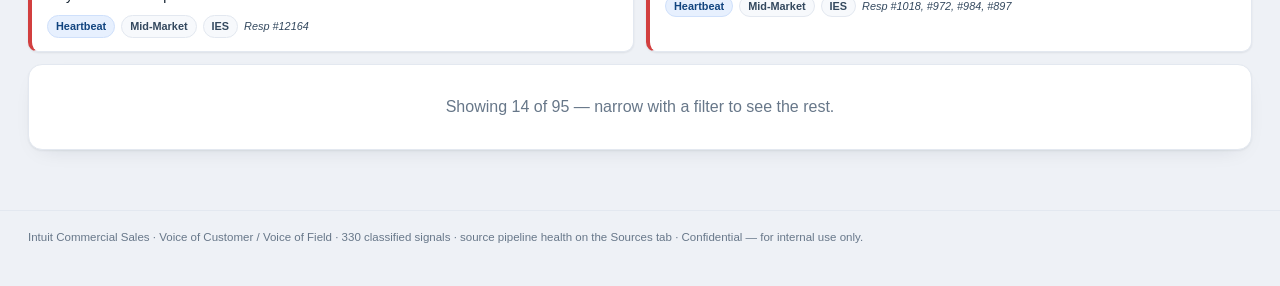
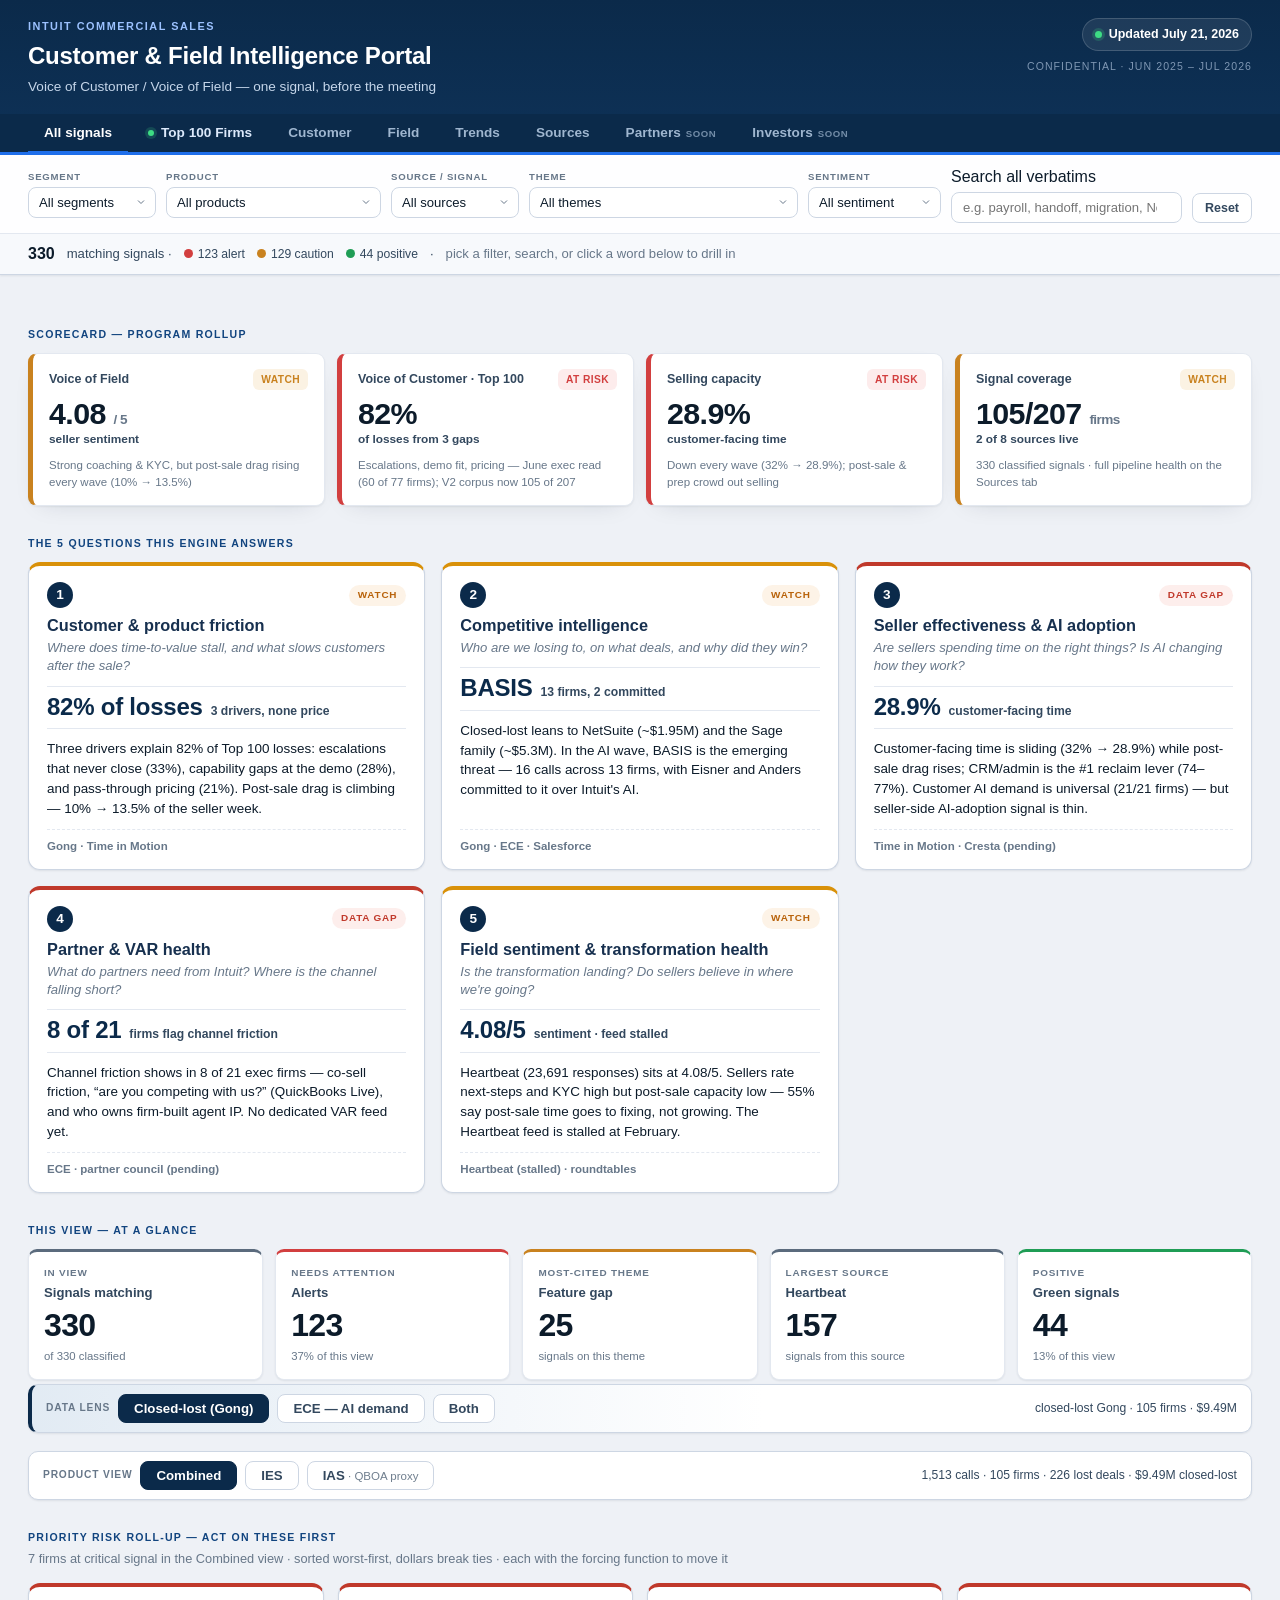
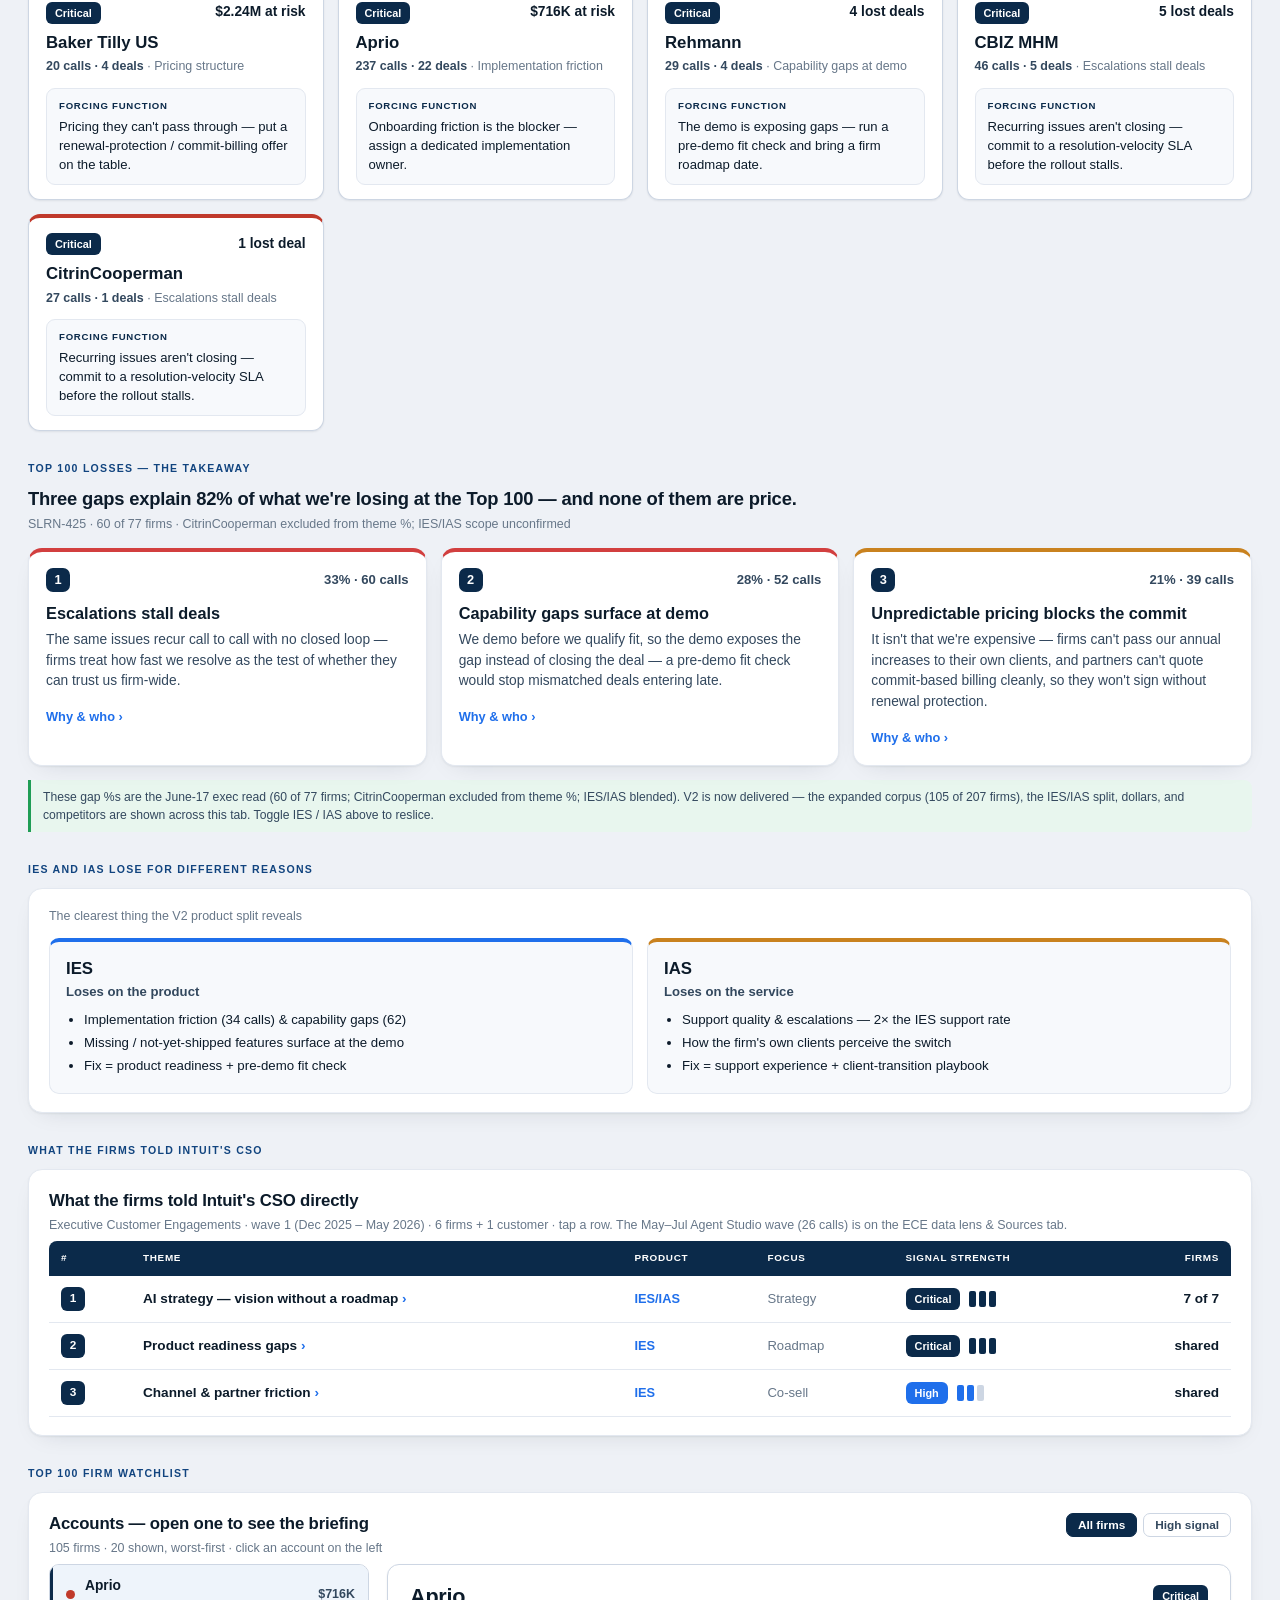
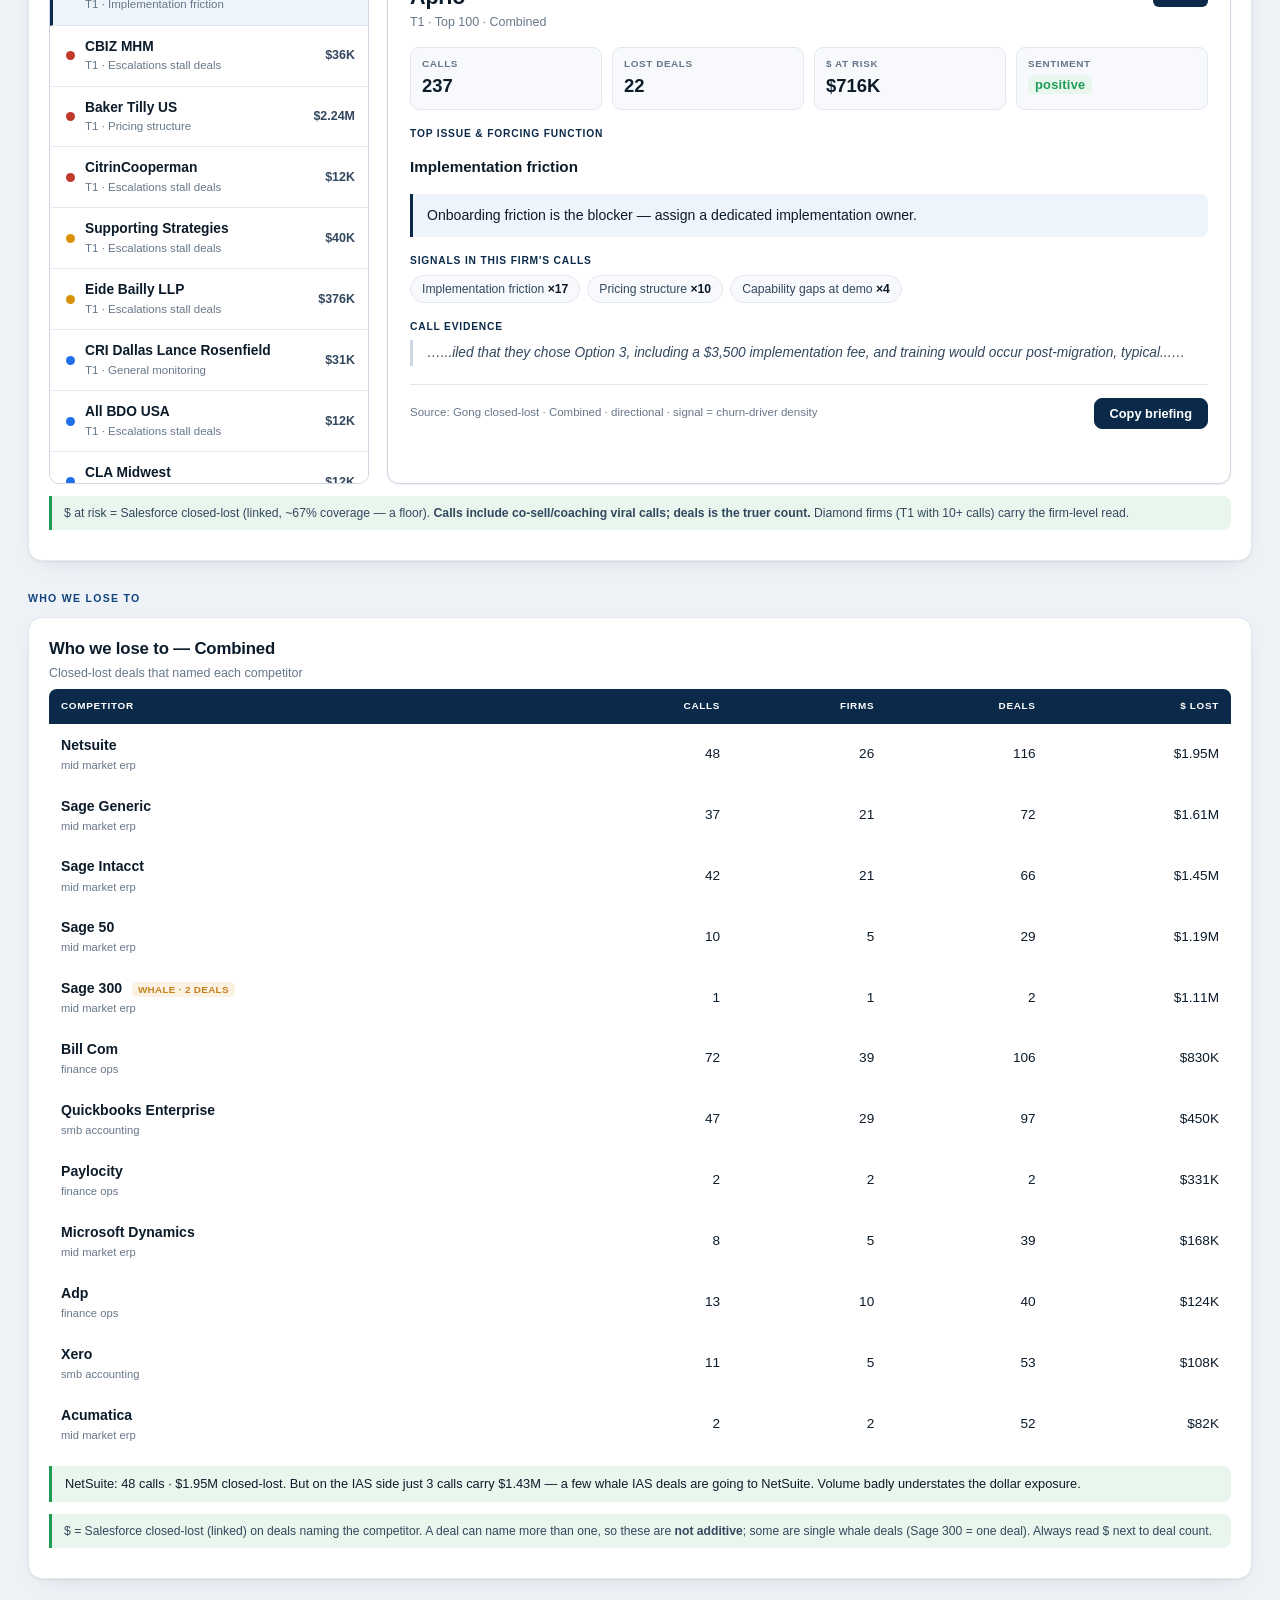
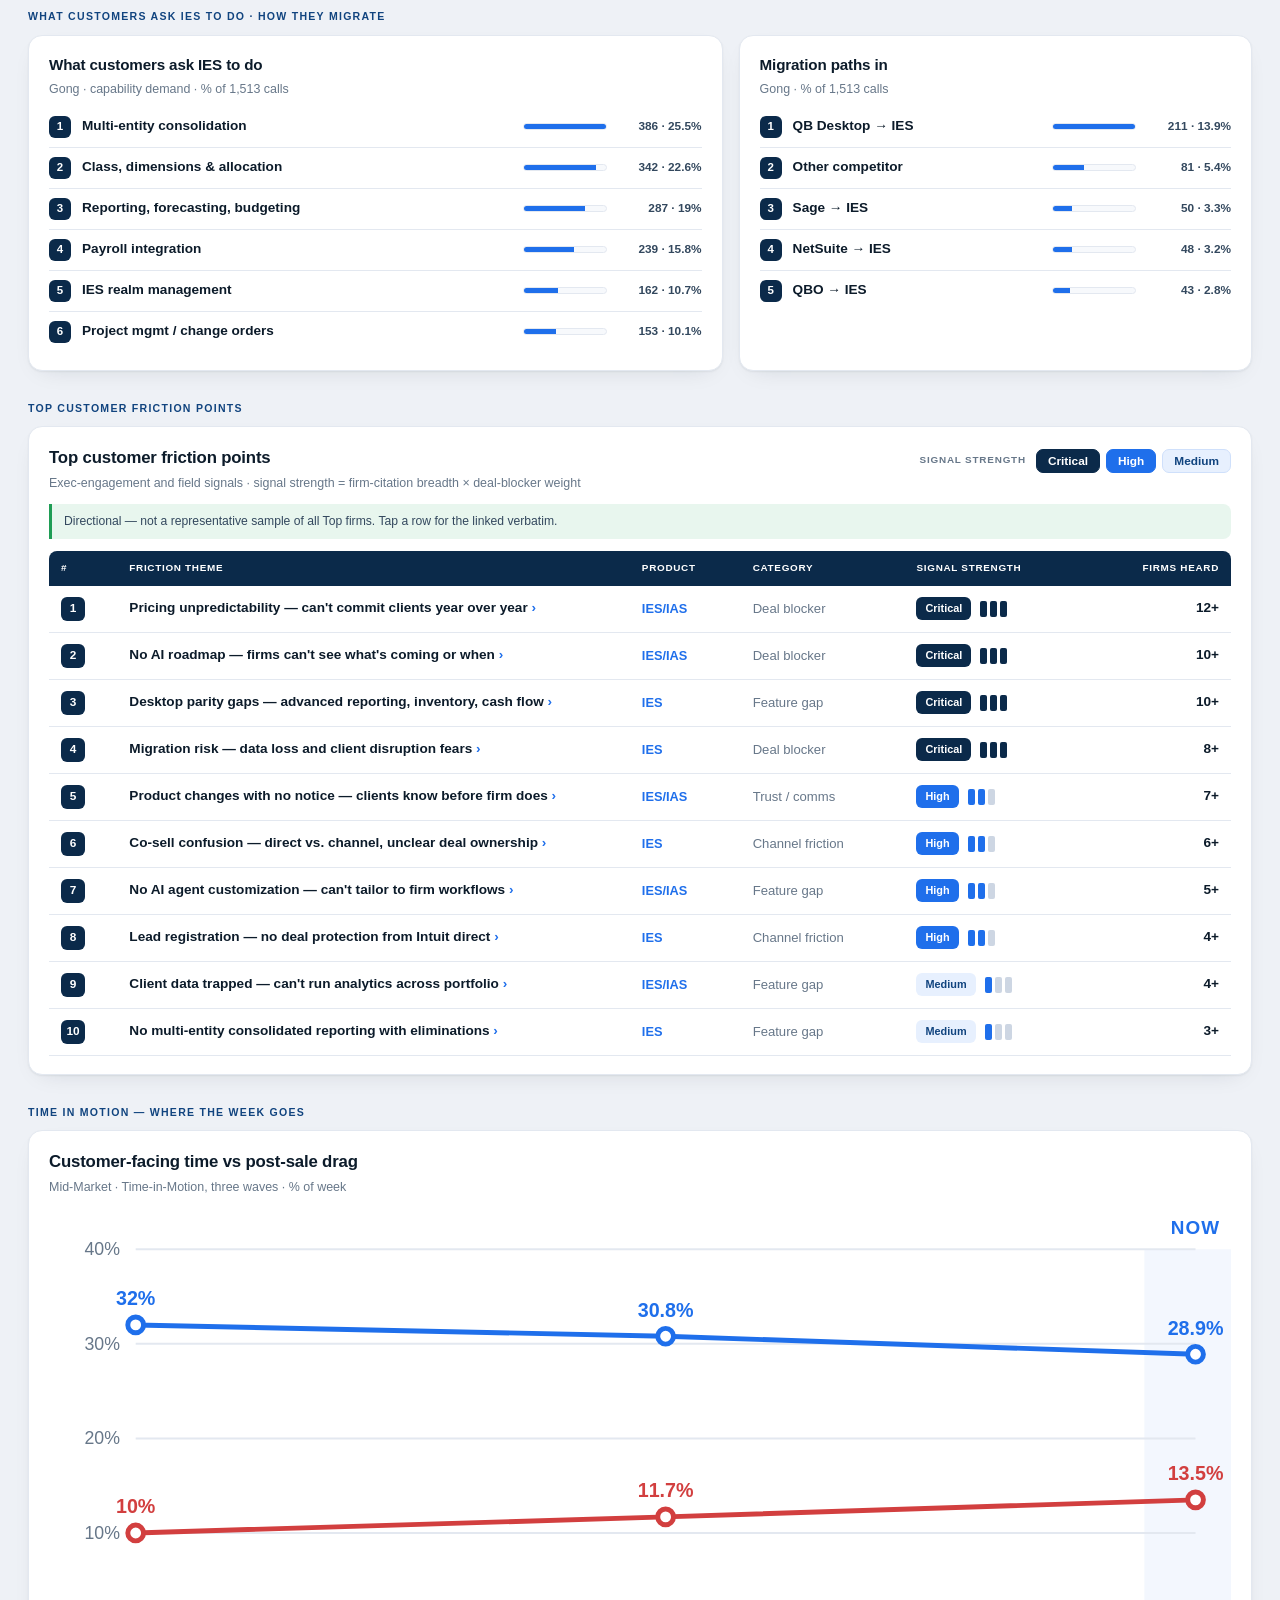
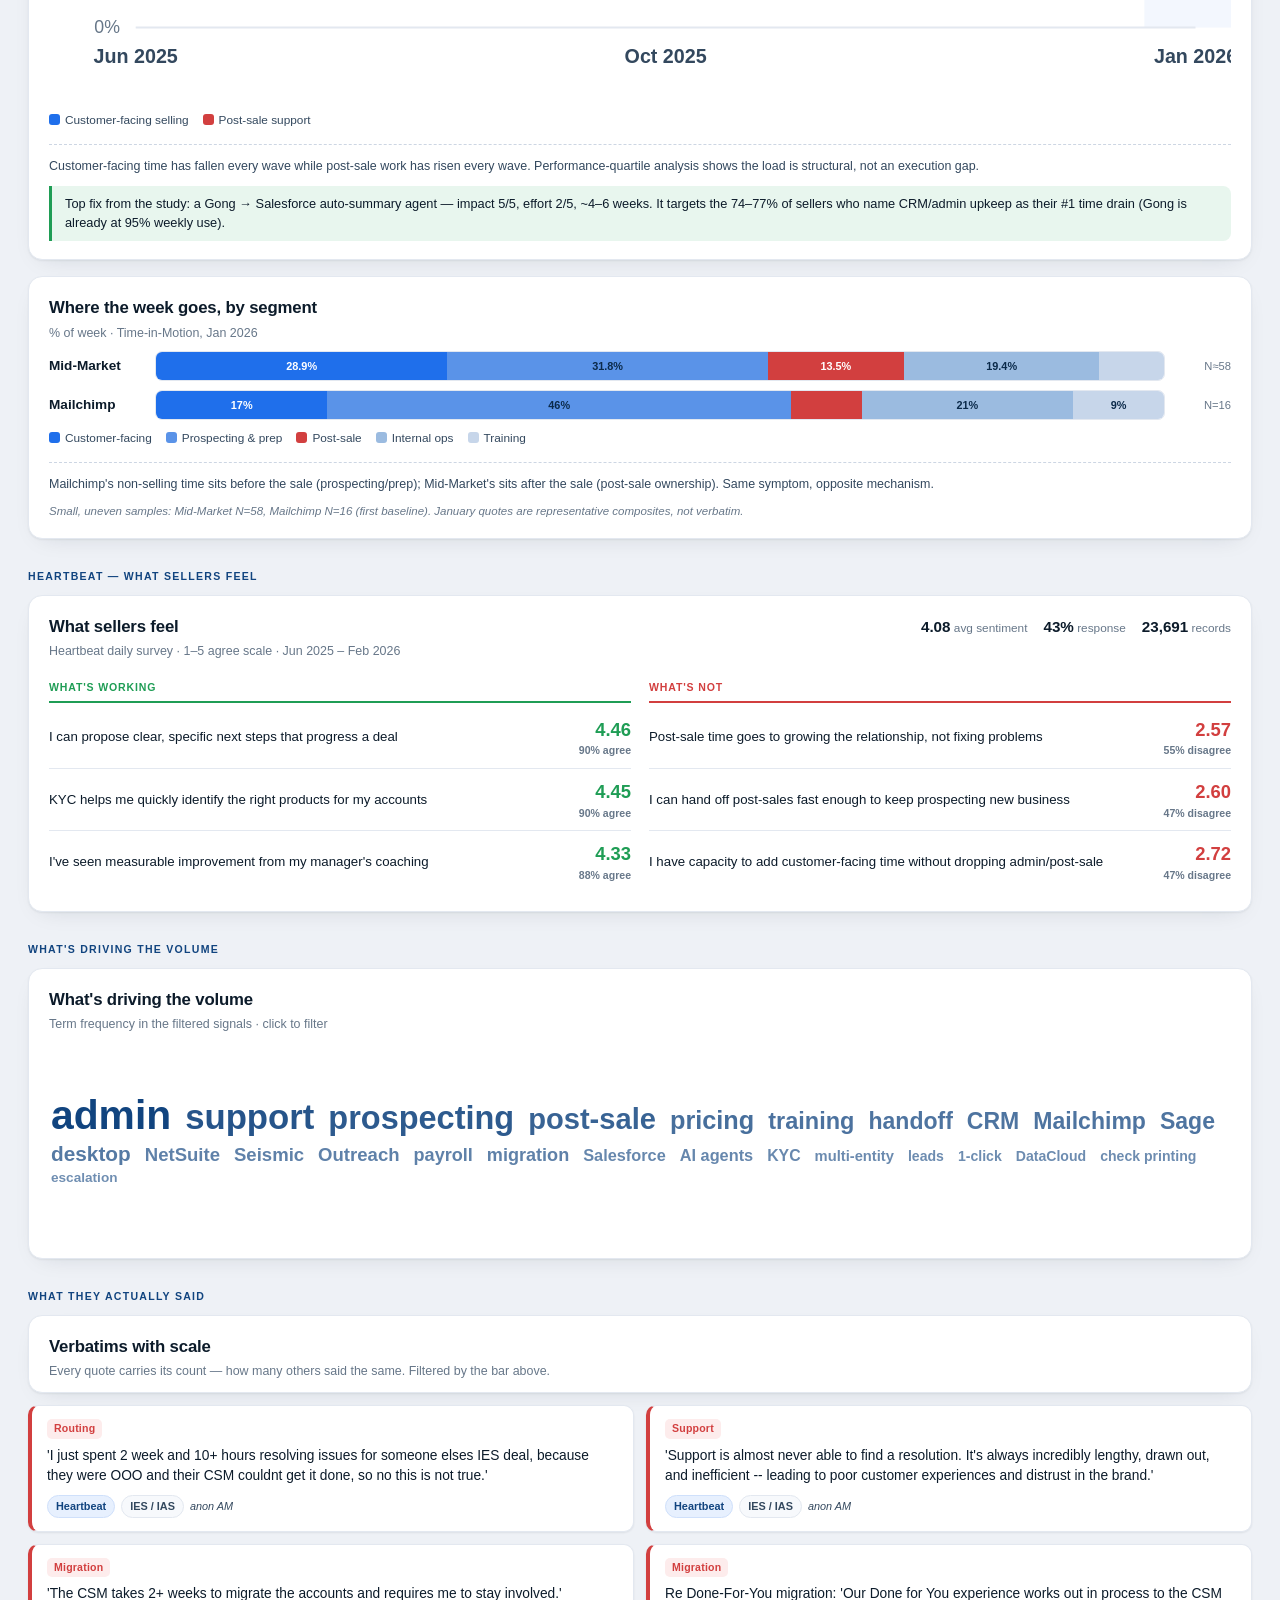
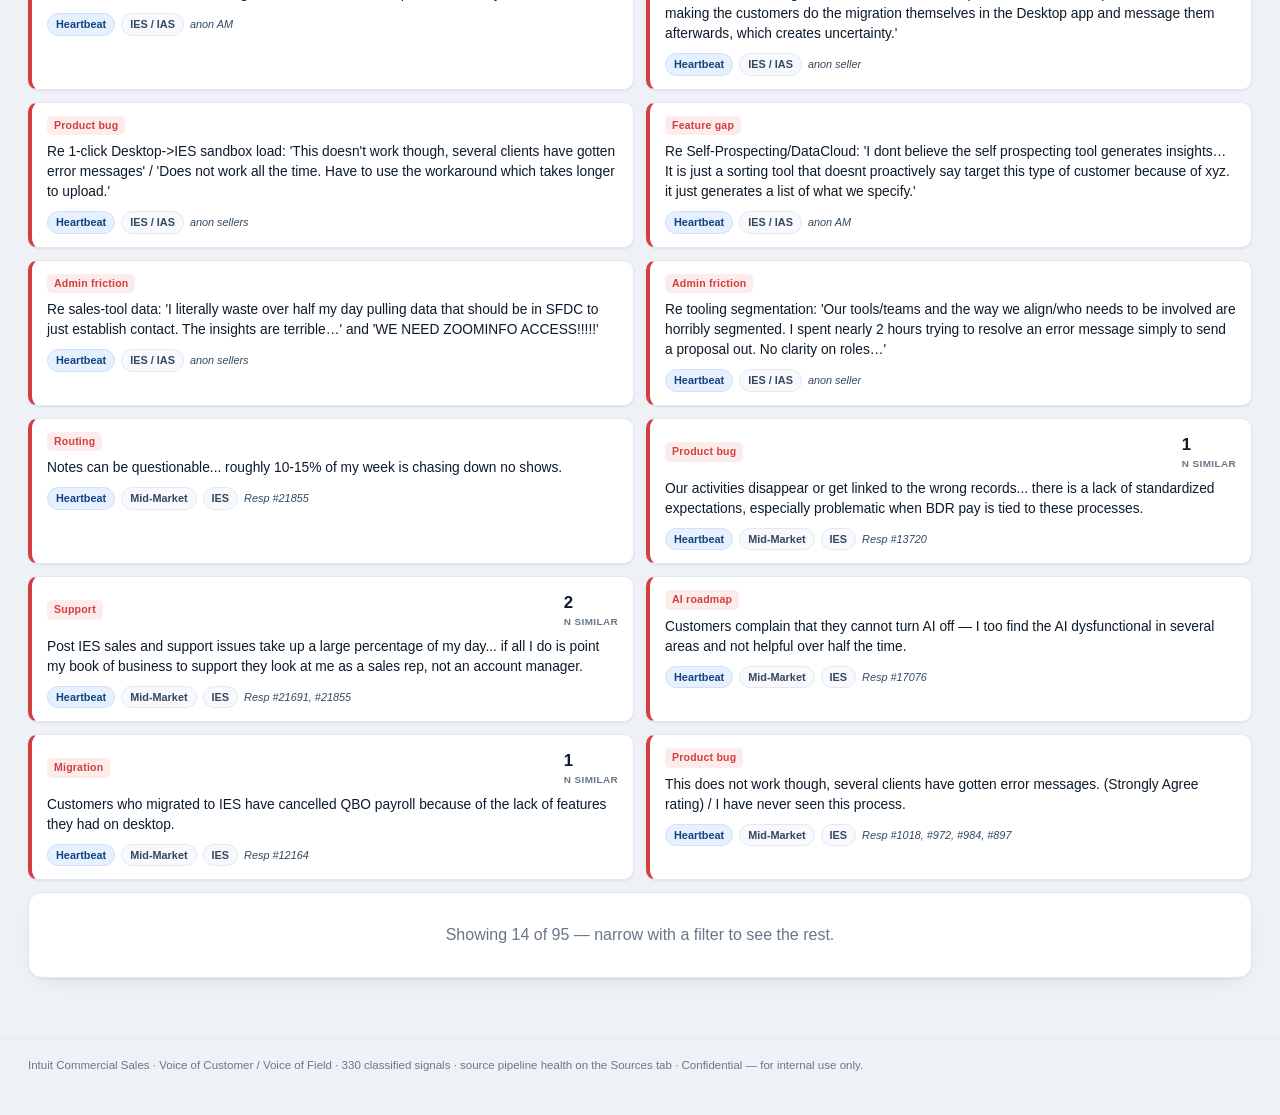
